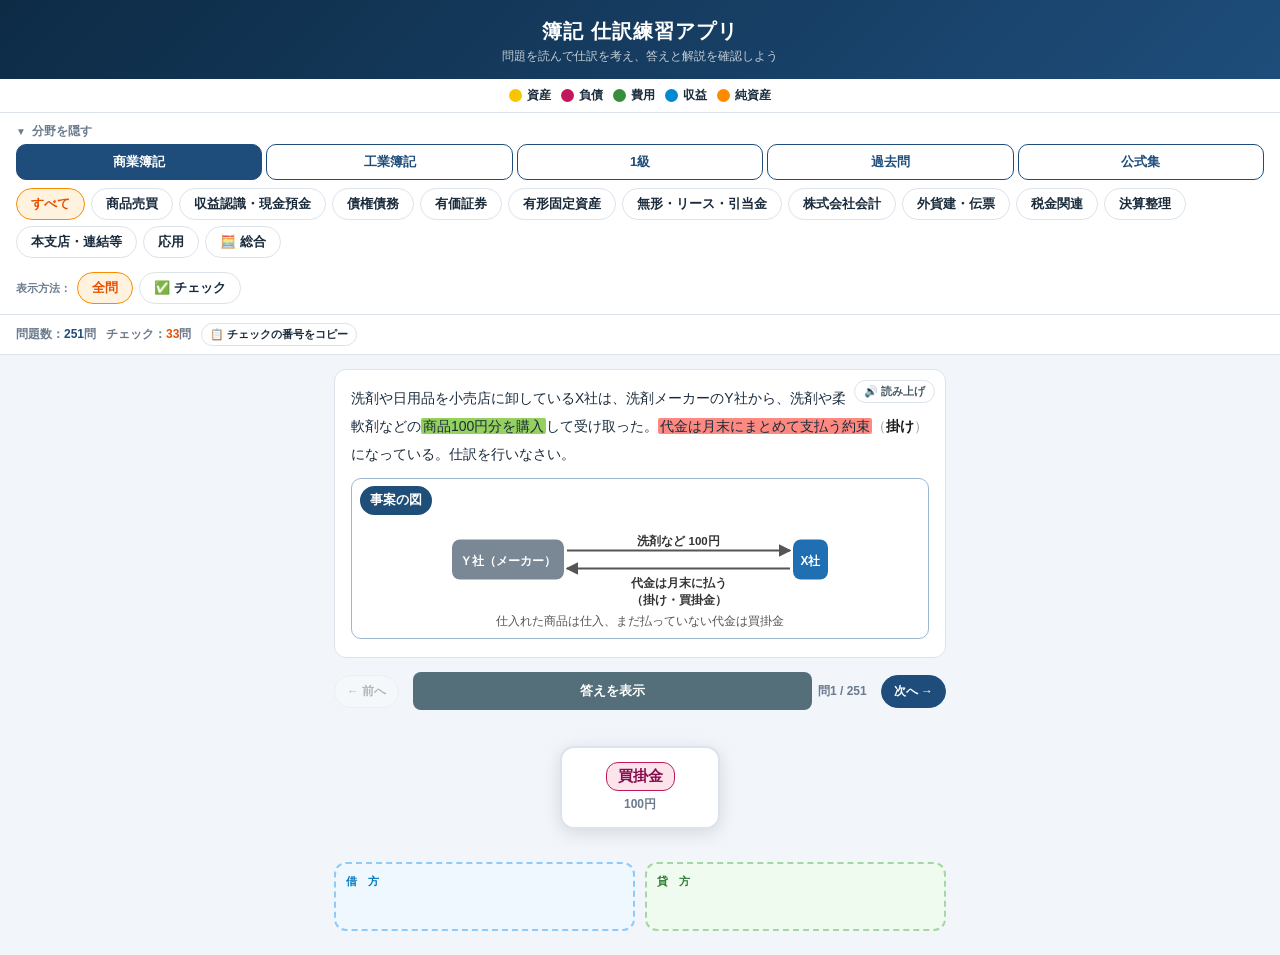
==== bookkeeping.html @ b2d8c3b4 "過去問 第5回第4問：解説を書き直し Co-Authored-By: Claude Opus 5.5 <noreply@anthropic.com> Claude-Session: https://c" ====
<!DOCTYPE html>
<html lang="ja">
<head>
  <meta charset="UTF-8">
  <meta name="viewport" content="width=device-width, initial-scale=1.0, maximum-scale=1.0">
  <title>簿記 仕訳練習アプリ</title>
  <style>
    :root {
      --primary: #1E4D7B;
      --primary-light: #E8F0FA;
      --bg: #F2F5F9;
      --card: #FFFFFF;
      --text: #1A2B3C;
      --muted: #6B7B8D;
      --border: #DDE3EC;
      --radius: 14px;
    }
    * { box-sizing: border-box; margin: 0; padding: 0; }
    body {
      font-family: -apple-system, BlinkMacSystemFont, 'Noto Sans JP', 'Hiragino Kaku Gothic ProN', sans-serif;
      background: var(--bg);
      color: var(--text);
      min-height: 100vh;
      font-size: 15px;
      touch-action: manipulation;
    }

    .header {
      background: linear-gradient(135deg, #0D2B45, #1E4D7B);
      color: #fff;
      padding: 18px 20px 14px;
      text-align: center;
    }
    .header h1 { font-size: 20px; font-weight: 700; letter-spacing: 0.05em; }
    .header p { font-size: 12px; opacity: 0.75; margin-top: 3px; }

    .legend {
      background: white;
      border-bottom: 1px solid var(--border);
      padding: 8px 16px;
      display: flex;
      flex-wrap: wrap;
      gap: 10px;
      justify-content: center;
    }
    .legend-item { display: flex; align-items: center; gap: 5px; font-size: 12px; font-weight: 600; }
    .dot { width: 13px; height: 13px; border-radius: 50%; flex-shrink: 0; }
    .dot.asset     { background: #F9C400; }
    .dot.liability { background: #C2185B; }
    .dot.expense   { background: #388E3C; }
    .dot.revenue   { background: #0288D1; }
    .dot.equity    { background: #FB8C00; }
    .dot.other     { background: #fff; border: 1.5px solid #9E9E9E; }

    .controls {
      background: white;
      border-bottom: 1px solid var(--border);
      padding: 10px 16px;
      display: flex;
      gap: 8px;
      flex-wrap: wrap;
    }
    .ctrl-btn {
      padding: 6px 14px;
      border-radius: 20px;
      border: 1.5px solid var(--border);
      background: none;
      cursor: pointer;
      font-size: 13px;
      color: var(--text);
      font-weight: 600;
      transition: all 0.15s;
    }
    .ctrl-btn:hover { background: var(--primary-light); border-color: var(--primary); color: var(--primary); }
    .ctrl-btn.active { background: #FFF3E0; border-color: #FB8C00; color: #E65100; }

    .stats-bar {
      background: white;
      border-bottom: 2px solid var(--border);
      display: flex;
    }
    .stat {
      flex: 1;
      text-align: center;
      padding: 10px 6px;
      border-right: 1px solid var(--border);
    }
    .stat:last-child { border-right: none; }
    .stat-num { font-size: 22px; font-weight: 800; line-height: 1.1; }
    .stat-num.total    { color: var(--primary); }
    .stat-num.correct  { color: #2E7D32; }
    .stat-num.wrong    { color: #C62828; }
    .stat-num.mem      { color: #00838F; }
    .stat-label { font-size: 10px; color: var(--muted); margin-top: 2px; }

    .card-area {
      max-width: 640px;
      margin: 0 auto;
      padding: 16px 14px;
    }

    .progress-row {
      display: flex;
      justify-content: space-between;
      align-items: center;
      margin-bottom: 10px;
      font-size: 13px;
      color: var(--muted);
    }
    .progress-bar {
      height: 4px;
      background: #DDE3EC;
      border-radius: 2px;
      margin-bottom: 14px;
    }
    .progress-fill {
      height: 100%;
      background: var(--primary);
      border-radius: 2px;
      transition: width 0.3s;
    }

    .flashcard {
      background: white;
      border-radius: var(--radius);
      box-shadow: 0 2px 16px rgba(30,77,123,0.10);
      overflow: hidden;
      margin-bottom: 14px;
    }
    .card-top {
      background: var(--primary);
      padding: 8px 14px;
      display: flex;
      justify-content: space-between;
      align-items: center;
    }
    .category-tag { font-size: 12px; color: rgba(255,255,255,0.85); }

    .card-body { padding: 20px 18px; }

    .scenario-label {
      font-size: 11px;
      text-transform: uppercase;
      letter-spacing: 0.08em;
      color: var(--muted);
      margin-bottom: 6px;
    }
    .scenario {
      font-size: 16px;
      line-height: 1.75;
      color: var(--text);
      min-height: 60px;
    }

    .divider { height: 1px; background: var(--border); margin: 16px 0; }

    .reveal-btn {
      width: 100%;
      padding: 14px;
      background: var(--primary-light);
      border: 2px dashed #90B8E8;
      border-radius: 10px;
      cursor: pointer;
      font-size: 15px;
      font-weight: 700;
      color: var(--primary);
      transition: all 0.2s;
    }
    .reveal-btn:hover { background: #D0E3FA; }

    .answer-area { display: none; }
    .answer-area.show { display: block; }

    .answer-label {
      font-size: 11px;
      text-transform: uppercase;
      letter-spacing: 0.08em;
      color: var(--muted);
      margin-bottom: 8px;
    }

    .journal-entry {
      border: 1px solid var(--border);
      border-radius: 10px;
      overflow: hidden;
      margin-bottom: 10px;
    }
    .entry-header {
      background: #F7F9FC;
      padding: 4px 12px;
      font-size: 11px;
      color: var(--muted);
      border-bottom: 1px solid var(--border);
    }
    .entry-row { display: flex; }
    .entry-side { flex: 1; padding: 10px 12px; }
    .entry-sep { width: 1px; background: var(--border); }
    .side-lbl { font-size: 10px; color: #999; margin-bottom: 6px; }
    .tags { display: flex; flex-wrap: wrap; gap: 5px; }

    .tag {
      padding: 4px 11px;
      border-radius: 12px;
      font-size: 13px;
      font-weight: 700;
      text-align: center;
    }
    .tag-en { display: block; font-size: 9.5px; font-weight: 600; opacity: 0.8; white-space: normal; line-height: 1.25; margin-top: 1px; }
    .tag-amt { display: block; font-size: 11px; font-weight: 400; opacity: 0.75; margin-top: 1px; }
    /* 資産：黄色 */
    .tag.asset     { background: #FFF9C4; color: #5D4037; border: 1.5px solid #F9C400; }
    /* 負債：ピンク/紫 */
    .tag.liability { background: #FCE4EC; color: #880E4F; border: 1.5px solid #C2185B; }
    /* 費用：緑 */
    .tag.expense   { background: #E8F5E9; color: #1B5E20; border: 1.5px solid #388E3C; }
    /* 収益：水色 */
    .tag.revenue   { background: #E1F5FE; color: #01579B; border: 1.5px solid #0288D1; }
    /* 純資産：オレンジ */
    .tag.equity    { background: #FFF3E0; color: #E65100; border: 1.5px solid #FB8C00; }
    /* その他（評価勘定・損益等）：白 */
    .tag.other     { background: #fff; color: #333; border: 1.5px solid #9E9E9E; }
    /* 資産のマイナス（減価償却累計額・貸倒引当金等）：白地に資産の黄枠 */
    /* 勘定科目名の色分けタグ（表示区分クイズ等、"解答を隠す"の対象にしないため.tagとは別クラス） */
    .acct-tag { padding: 4px 11px; border-radius: 12px; font-size: 13px; font-weight: 700; text-align: center; display:inline-block; }
    .tag.rev, .acct-tag.rev { text-decoration:underline; text-decoration-color:#E53935; text-decoration-thickness:2px; text-underline-offset:3px; }
    .tag.rev .tag-en, .tag.rev .tag-amt { display:inline-block; width:100%; }  /* 下線は科目名だけに（英語・金額には引かない） */
    .acct-tag.asset     { background: #FFF9C4; color: #5D4037; border: 1.5px solid #F9C400; }
    .acct-tag.liability { background: #FCE4EC; color: #880E4F; border: 1.5px solid #C2185B; }
    .acct-tag.expense   { background: #E8F5E9; color: #1B5E20; border: 1.5px solid #388E3C; }
    .acct-tag.revenue   { background: #E1F5FE; color: #01579B; border: 1.5px solid #0288D1; }
    .acct-tag.equity    { background: #FFF3E0; color: #E65100; border: 1.5px solid #FB8C00; }
    .acct-tag.other     { background: #fff; color: #333; border: 1.5px solid #9E9E9E; }
    .acct-tag.acct-tag-lg { font-size:16px; padding:7px 18px; border-radius:14px; }

    .note-box {
      margin-top: 6px;
      padding: 6px 10px;
      background: #FFF8E1;
      border-left: 3px solid #FFC107;
      border-radius: 4px;
      font-size: 12px;
      color: #5D4037;
      line-height: 1.5;
    }

    .exp-box {
      margin-top: 12px;
      padding: 10px 14px;
      background: #F0F7FF;
      border-left: 3px solid #42A5F5;
      border-radius: 4px;
      font-size: 13px;
      color: #1A2B3C;
      line-height: 1.7;
    }
    .exp-label {
      font-size: 10px;
      font-weight: 700;
      color: #1565C0;
      letter-spacing: 0.06em;
      margin-bottom: 4px;
    }

    /* 表形式の解答 */
    .ans-table-wrap {
      margin-bottom: 10px;
      overflow-x: auto;
    }
    .ans-table-wrap table,
    .exp-readonly-ans table {
      border-collapse: collapse;
      width: 100%;
      font-size: 12px;
      min-width: 260px;
    }
    .ans-table-wrap th,
    .exp-readonly-ans th {
      background: #1E4D7B;
      color: white;
      padding: 5px 8px;
      text-align: center;
      font-weight: 700;
      font-size: 11px;
    }
    .ans-table-wrap td,
    .exp-readonly-ans td {
      border: 1px solid var(--border);
      padding: 5px 8px;
      line-height: 1.5;
    }
    .ans-table-wrap tr:nth-child(even) td,
    .exp-readonly-ans tr:nth-child(even) td { background: #D6EAF8; }
    .ans-table-wrap .total-row td,
    .exp-readonly-ans .total-row td { background: #AED6F1; font-weight: 700; }
    .ans-table-wrap .hl,
    .exp-readonly-ans .hl { background: #FFF9C4 !important; font-weight: 700; }
    .ans-table-wrap .q-blank,
    .exp-readonly-ans .q-blank { background: #FFF3E0 !important; color: #E65100; font-weight: 700; text-align: center; border: 2px dashed #FB8C00 !important; }
    .tbl-sec { font-size: 12px; font-weight: 700; color: var(--muted); margin: 10px 0 4px; }
    .formula-box {
      margin: 8px 0;
      padding: 8px 12px;
      background: #E8F5E9;
      border-radius: 6px;
      font-size: 13px;
      font-weight: 700;
      color: #1B5E20;
      text-align: center;
    }

    .judge-btns {
      display: flex;
      gap: 10px;
      margin-top: 14px;
    }
    .judge-btn {
      flex: 1;
      padding: 13px;
      border-radius: 10px;
      border: 2px solid;
      cursor: pointer;
      font-size: 15px;
      font-weight: 700;
      transition: all 0.15s;
    }
    .judge-btn.ok  { background: #E8F5E9; border-color: #4CAF50; color: #1B5E20; }
    .judge-btn.ng  { background: #FFEBEE; border-color: #EF5350; color: #B71C1C; }
    .judge-btn.ok:hover { background: #C8E6C9; }
    .judge-btn.ng:hover { background: #FFCDD2; }

    .nav-row {
      display: flex;
      gap: 10px;
      justify-content: center;
    }
    .nav-btn {
      padding: 11px 28px;
      background: white;
      border: 1.5px solid var(--border);
      border-radius: 10px;
      cursor: pointer;
      font-size: 14px;
      font-weight: 600;
      color: var(--text);
      transition: all 0.15s;
    }
    .nav-btn:hover:not(:disabled) { background: var(--primary-light); border-color: var(--primary); color: var(--primary); }
    .nav-btn:disabled { opacity: 0.35; cursor: not-allowed; }

    .complete-card {
      text-align: center;
      padding: 50px 24px;
      background: white;
      border-radius: var(--radius);
      box-shadow: 0 2px 16px rgba(30,77,123,0.10);
    }
    .complete-emoji { font-size: 48px; }
    .complete-title { font-size: 20px; font-weight: 700; margin: 12px 0 6px; }
    .complete-score { font-size: 42px; font-weight: 800; color: #2E7D32; }
    .complete-sub { font-size: 14px; color: var(--muted); margin-bottom: 20px; }
    .restart-btn {
      padding: 13px 32px;
      background: var(--primary);
      color: white;
      border: none;
      border-radius: 10px;
      cursor: pointer;
      font-size: 16px;
      font-weight: 700;
    }
    .apx-btn { background:var(--primary); color:#fff; border:none; border-radius:20px; padding:6px 14px; font-size:13px; font-weight:600; cursor:pointer; }
    .apx-btn.active { background:#E65100; }
    .sec-tabs-wrap { width:100%; }
    .sec-tabs-toggle { display:flex; align-items:center; gap:6px; cursor:pointer; user-select:none; font-size:12px; color:var(--muted); font-weight:600; margin-bottom:4px; }
    .sec-tabs-toggle-arrow { font-size:10px; transition:transform 0.2s; }
    .sec-tabs-wrap.collapsed .sec-tabs-toggle-arrow { transform:rotate(-90deg); }
    .sec-tabs-wrap.collapsed .sec-tabs, .sec-tabs-wrap.collapsed .big-tabs { display:none; }
    .big-tabs { display:flex; gap:4px; margin-bottom:8px; }
    .big-btn { flex:1; border:1.5px solid var(--primary); background:#fff; color:var(--primary); border-radius:10px; padding:8px 2px; font-size:13px; font-weight:800; cursor:pointer; }
    .big-btn.active { background:var(--primary); color:#fff; }
    .sec-tabs { display:flex; flex-wrap:wrap; gap:6px; }

    .k1-ex-btn { margin-top:8px; border:1px dashed #90A4AE; background:#fff; color:#455A64; border-radius:8px; padding:6px 12px; font-size:12px; font-weight:700; cursor:pointer; }
    .k1-ex { margin-top:8px; background:#FFFDE7; border-left:4px solid #FBC02D; border-radius:6px; padding:8px 10px; font-size:13px; line-height:1.8; }
    .k1-shushi { margin-top:10px; background:#E8F0FA; border-left:4px solid #1E4D7B; border-radius:6px; padding:8px 10px; font-size:13px; line-height:1.8; }
    .k1-term-box { margin-top:8px; background:#F3F6FA; border-left:4px solid #90A4AE; border-radius:6px; padding:8px 10px; font-size:13px; line-height:1.8; }
    .sogo-cat { background:var(--card,#fff); border:1px solid var(--border,#E0E0E0); border-radius:12px; padding:10px 12px; margin:8px 0; }
    .sogo-cat-hd { display:flex; justify-content:space-between; align-items:center; gap:8px; margin-bottom:6px; font-weight:800; font-size:14px; }
    .sogo-all-btn { flex-shrink:0; border:1px solid var(--primary,#1F4E79); background:var(--primary,#1F4E79); color:#fff; border-radius:16px; padding:4px 10px; font-size:12px; font-weight:700; cursor:pointer; }
    .sogo-one-btn { display:block; width:100%; text-align:left; border:1px solid var(--border,#E0E0E0); background:transparent; color:inherit; border-radius:8px; padding:8px 10px; margin-top:6px; font-size:13px; cursor:pointer; }
    /* ===== 総合問題（財務諸表作成・本支店会計・株主資本等変動・標準原価計算・CVP分析） ===== */
    .comp-title { font-size:15px; font-weight:800; margin-bottom:8px; color:var(--primary); }
    .comp-sect-hd { font-size:12px; font-weight:700; color:var(--muted); margin:12px 0 4px; }
    .comp-table { font-size:13px; line-height:1.6; }
    .comp-row { display:flex; justify-content:space-between; gap:10px; border-bottom:1px dashed var(--border); padding:3px 0; }
    .comp-row .l { color:#333; }
    .comp-row .r { font-weight:700; color:#1A2B3C; white-space:nowrap; }
    .calc-table .comp-row .l { flex:0 0 auto; max-width:42%; }
    .calc-table .comp-row .r { flex:1 1 auto; white-space:normal; text-align:right; }
    .comp-note, .comp-list { font-size:12px; color:#444; line-height:1.75; margin:6px 0; }
    .comp-list div { margin-bottom:4px; }
    .comp-counter { font-size:11px; color:var(--muted); font-weight:700; margin-bottom:6px; }
    .comp-row[data-key], .comp-list > div[data-key] { transition:background-color 0.25s, box-shadow 0.25s; border-radius:6px; }
    .comp-row.comp-hl, .comp-list > div.comp-hl { background:#FFF59D; box-shadow:0 0 0 4px #FFF59D; font-weight:700; }
    .comp-stmt-wrap { margin-top:12px; padding-top:10px; border-top:1.5px dashed var(--border); }
    .comp-stmt-title { font-size:12px; font-weight:800; color:var(--primary); margin:4px 0 6px; }
    .comp-stmt { width:100%; border-collapse:collapse; font-size:12.5px; }
    .comp-stmt td { padding:3px 4px; border-bottom:1px dashed var(--border); }
    .comp-stmt td:last-child { text-align:right; white-space:nowrap; font-weight:600; }
    .comp-stmt tr.i td:first-child { padding-left:18px; color:var(--muted); }
    .comp-stmt tr.sub td { font-weight:800; border-top:1.5px solid var(--text); border-bottom:1.5px solid var(--text); }
    .comp-stmt tr.hd td { font-weight:800; color:var(--primary); padding-top:8px; border-bottom:none; }
    .comp-stmt tr[data-line] td { transition:background-color 0.25s; }
    .comp-stmt tr[data-line].comp-hl td { background:#FFF59D; }
    .comp-hint { background:#EEF4FF; border:1px dashed #90B4F0; border-radius:8px; padding:8px 10px; font-size:12px; color:#1E3A6E; line-height:1.7; margin:8px 0 10px; }
    .comp-hint strong { color:#0D2B5C; }

    /* ===== スクロールモード ===== */
    .exp-panel { display:block; max-width:640px; margin:0 auto; padding:14px 14px; }
    .jr-hint{margin:0 0 12px;padding:8px 12px;font-size:13px;line-height:1.75;background:#FFF8E1;border-left:3px solid #E0A100;border-radius:6px;color:#4A3500;}
    .jr-hint b{color:#8A5A00;}
    .q-gloss{display:none;}
    .q-gloss .q-paren{color:inherit;}
    .jr-ar{color:#1D7A3A;font-weight:700;}
    .jr-pt{margin:10px 0;padding:8px 12px 10px;background:#FDF0F0;border:2px solid #C62828;border-radius:8px;color:#1a1a1a;line-height:1.75;}
    .jr-pt-h{display:inline-block;background:#C62828;color:#fff;font-size:12px;padding:1px 10px;border-radius:4px;margin-bottom:4px;}
    .jr-pt-l{font-weight:700;}
    .jr-naze{margin-top:4px;padding-top:4px;border-top:1px dashed #E0A0A0;color:#3A2A10;font-size:.95em;}
    .jr-naze>span{display:inline-block;background:#7A1F1F;color:#fff;font-size:11px;font-weight:700;padding:0 6px;border-radius:3px;margin-right:6px;}
    .jr-why{margin:0 0 10px;padding:8px 12px;font-size:13px;line-height:1.75;background:#EEF7EE;border-left:3px solid #3C8D40;border-radius:6px;color:#1E4620;}
    .exp-q-card { background:#fff; border-radius:12px; padding:14px 16px; margin-bottom:14px; border:1.5px solid var(--border); font-size:14px; line-height:2.0; font-weight:500; }
    .exp-q-card br+br { display:block; content:''; margin-top:4px; }
    .exp-q-card u.q-ul { text-decoration:underline; text-decoration-color:#E53935; text-decoration-thickness:1.5px; text-underline-offset:3px; }
    .exp-term { font-size:12.5px; line-height:1.7; margin:3px 0; }
    .q-speak { float:right; margin:-4px -6px 4px 8px; font-size:11px; font-weight:700; padding:3px 9px; border-radius:12px; border:1.5px solid var(--border); background:#fff; color:#455A64; line-height:1.4; cursor:pointer; }
    .exp-q-card mark { color:inherit; padding:0 2px; border-radius:2px; }
    .exp-q-card mark.q-asset { background:#FCF569; }
    .exp-q-card mark.q-liability { background:#FE8980; }
    .exp-q-card mark.q-revenue { background:#8FE0FB; }
    .exp-q-card mark.q-expense { background:#95D15F; }
    .exp-q-card mark.q-equity { background:#FDC475; }
    .exp-q-card mark.q-other { background:#C6CDD3; }
    .exp-q-card mark.q-as-li { background:#FCF569; }
    .exp-q-card mark.q-eq-rv { background:#FDC475; }
    .exp-q-card mark.q-eq-ex { background:#FDC475; }
    .exp-q-card mark.q-eq-rx { background:#FDC475; }
    .exp-q-card mark.q-eq-as { background:#FDC475; }
    .q-en-trans { margin-top:8px; font-size:12px; color:var(--text-sub,#666); font-weight:400; border-top:1px solid var(--border); padding-top:6px; font-style:italic; }
    .q-paren { color:#9AA0A6; font-weight:400; }
    .q-paren mark { color:#1a1a1a; }
    .q-paren strong { color:#1a1a1a; font-weight:700; }
    .disp-tabs { display:flex; gap:6px; overflow-x:auto; padding:2px 0 10px; -webkit-overflow-scrolling:touch; }
    .disp-tabs .ctrl-btn { flex:0 0 auto; white-space:nowrap; }
    .exp-swipe-wrap { position:relative; height:130px; display:flex; align-items:center; justify-content:center; margin-bottom:10px; }
    .exp-swipe-card {
      width:160px; background:#fff; border-radius:14px; border:2.5px solid var(--border);
      padding:14px; text-align:center; font-size:15px; font-weight:800;
      box-shadow:0 4px 18px rgba(0,0,0,0.12); touch-action:none; user-select:none; cursor:grab;
      position:relative; z-index:2; will-change:transform;
    }
    .exp-swipe-card.tilt-l { border-color:#0288D1; background:#E3F2FD; }
    .exp-swipe-card.tilt-r { border-color:#388E3C; background:#E8F5E9; }
    .exp-swipe-card.anim { transition:transform 0.28s cubic-bezier(.4,0,.2,1), opacity 0.28s; }
    .exp-zones { display:grid; grid-template-columns:1fr 1fr; gap:10px; margin-bottom:10px; }
    .exp-zone { border-radius:12px; padding:10px; min-height:62px; border:2px dashed; }
    .exp-zone-d { border-color:#90CAF9; background:#F0F8FF; }
    .exp-zone-c { border-color:#A5D6A7; background:#F0FBF0; }
    .exp-zone-label { font-size:11px; font-weight:800; margin-bottom:6px; }
    .exp-zone-d .exp-zone-label { color:#0277BD; }
    .exp-zone-c .exp-zone-label { color:#2E7D32; }
    .exp-placed { display:flex; flex-wrap:wrap; gap:4px; min-height:24px; }
    .exp-nav-row { display:flex; align-items:center; justify-content:space-between; margin-bottom:12px; gap:6px; }
    .exp-nav-btn { padding:7px 12px; border:1.5px solid var(--border); border-radius:18px; background:#fff; font-size:12px; font-weight:700; cursor:pointer; color:var(--text); white-space:nowrap; }
    .exp-nav-btn:disabled { opacity:0.3; cursor:default; }
    .exp-nav-next { background:var(--primary); color:#fff; border-color:var(--primary); }
    .exp-nav-info { font-size:13px; font-weight:700; color:var(--muted); flex:1; text-align:center; }
    .exp-undo-btn { width:100%; padding:9px; border:1.5px solid var(--border); border-radius:10px; background:#fff; font-size:13px; font-weight:700; cursor:pointer; color:var(--text); margin-bottom:8px; }
    .exp-result { background:#fff; border-radius:12px; padding:14px 16px; margin-bottom:12px; border:2px solid var(--border); display:none; }
    .exp-result.ok { border-color:#2E7D32; background:#F1FBF4; }
    .exp-result.ng { border-color:#C62828; background:#FFF5F5; }
    .exp-res-hd { font-size:20px; font-weight:800; margin-bottom:8px; }
    .exp-res-ans { margin-bottom:4px; }
    .exp-res-exp { font-size:12px; color:#444; line-height:1.9; padding:10px 12px; background:rgba(0,0,0,0.04); border-radius:8px; white-space:pre-line; }
    .exp-readonly-ans { margin:10px 0; padding:12px 14px; background:#EFF6FF; border-radius:10px; border-left:4px solid var(--primary); display:none; overflow-x:auto; }
    .exp-fill-exp-area { margin-top:10px; padding:14px 16px; background:#F1FBF4; border-radius:12px; border:2px solid #2E7D32; }
    .exp-structured { white-space:normal; }
    .exp-sec-hd { font-size:11px; font-weight:800; color:var(--primary); margin:2px 0 6px; }
    .exp-sec-hd:not(:first-child) { margin-top:12px; padding-top:10px; border-top:1px dashed #D8DCE3; }
    .exp-acct-line { margin-bottom:8px; line-height:1.7; }
    .exp-acct-line .acct-tag { font-size:11px; padding:1px 8px; margin-right:6px; vertical-align:1px; }
    .exp-calc { line-height:1.9; }
    .exp-fill-exp-area .exp-res-exp { background:rgba(0,0,0,0.03); }
    .exp-fin { text-align:center; padding:30px 16px; background:#fff; border-radius:14px; }
    .exp-fin-score { font-size:52px; font-weight:900; color:var(--primary); line-height:1; }
    .exp-fin-label { font-size:14px; color:var(--muted); margin:6px 0 16px; }
    .exp-fin-btns { display:flex; gap:10px; }
    .exp-fin-btn { flex:1; padding:12px; border:none; border-radius:10px; font-size:14px; font-weight:700; cursor:pointer; }
    .exp-fin-btn-retry { background:var(--primary); color:#fff; }
    .exp-fin-btn-back { background:var(--bg); color:var(--text); border:1.5px solid var(--border); }
    .exp-btn { background:#FF8F00; color:#fff; border:none; border-radius:20px; padding:6px 14px; font-size:13px; font-weight:600; cursor:pointer; }
    .exp-btn.active { background:#E65100; }
    .exp-scroll-tabs { display:flex; flex-wrap:wrap; gap:6px; margin-bottom:12px; }
    .exp-scroll-tab { padding:5px 13px; border:1.5px solid var(--border); border-radius:16px; background:#fff; font-size:12px; font-weight:700; cursor:pointer; color:var(--text); }
    .exp-scroll-tab.active { background:var(--primary); color:#fff; border-color:var(--primary); }
    /* exp-readonly-ans は上の .exp-fill-exp-area ブロックで再定義 */
    /* ===== チェック機能 ===== */
    .check-bar { background:white; border-bottom:1px solid var(--border); padding:8px 16px; display:flex; align-items:center; gap:10px; flex-wrap:wrap; }
    .flow-wrap { margin-top:10px; border-top:1px dashed var(--border); padding-top:6px; }
    .flow-bar { display:flex; align-items:center; gap:8px; flex-wrap:wrap; }
    .flow-btn { border:1px solid #B0BEC5; background:#fff; border-radius:14px; padding:2px 10px; font-size:11px; font-weight:700; color:#546E7A; cursor:pointer; }
    .flow-legend { display:flex; gap:8px; font-size:10px; font-weight:700; }
    .flow-fig { margin-top:4px; }
    .flow-head-sub { font-size:12.5px; font-weight:600; color:#455A64; margin-top:3px; }
    .flow-head { font-size:14px; font-weight:800; line-height:1.5; color:#263238; background:#FFFDE7; border-left:4px solid #FBC02D; border-radius:6px; padding:6px 10px; margin:4px 0 6px; }
    .flow-note { font-size:11px; line-height:1.5; color:#546E7A; margin:2px 2px 0; }
    .acct-mini { font-size:11px !important; padding:0 5px !important; border-radius:4px !important; margin:1px; display:inline-block; }
    .acct-ai { font-size:12px; line-height:1.7; margin-top:4px; }
    .acct-al { display:inline-block; min-width:40px; text-align:center; font-size:10px; font-weight:800; border:1px solid #90A4AE; border-radius:4px; padding:0 3px; margin-right:6px; background:#fff; color:#455A64; }
    .acct-al.dr { border-color:#1565C0; color:#1565C0; } .acct-al.cr { border-color:#C62828; color:#C62828; }
    .acct-al.fx { border-color:#7E57C2; color:#5E35B1; } .acct-al.ex { border-color:#26A69A; color:#00796B; } .acct-al.ds { background:#ECEFF1; }
    .exp-deep { font-size:13px; line-height:1.8; margin:2px 0 6px; }
    .exp-deep b { color:#1A2B3C; background:linear-gradient(transparent 60%, #FFF59D 60%); }
    .q-annot { color:#D32F2F; font-weight:700; font-size:0.92em; }
    .acct-side-note { margin-top:3px; font-size:12px; line-height:1.6; }
    .kg-analog { margin-top:4px; padding:4px 8px; background:#F1F8E9; border-left:3px solid #7CB342; border-radius:4px; font-size:12px; line-height:1.6; color:#33691E; }
    .kg-lbl { display:inline-block; font-size:10px; font-weight:800; color:#fff; background:#7CB342; border-radius:3px; padding:0 5px; margin-right:6px; }
    .exp-check-btn { width:100%; padding:9px 12px; border:1.5px solid var(--border); border-radius:10px; background:#fff; font-size:13px; font-weight:700; cursor:pointer; color:var(--text); margin-top:8px; text-align:center; transition:all 0.15s; }
    .exp-check-btn.active { background:#FFF3E0; border-color:#FB8C00; color:#E65100; }

    .ans-row .ans-mid { flex:1; display:flex; align-items:center; gap:6px; margin:0 8px; }
    .ans-row .ans-show-btn { width:auto; flex:1; margin:0; }
    .ans-row .ans-info { font-size:12px; font-weight:700; color:var(--muted); white-space:nowrap; }
    .exp-reveal-btn { width:100%; padding:10px; border:none; border-radius:8px; background:#546E7A; color:#fff; font-size:13px; font-weight:700; cursor:pointer; margin-bottom:8px; }
    /* === 段階的計算ステップUI === */
    .exp-step-area { background:#fff; border-radius:12px; padding:14px; margin-top:8px; border:1.5px solid var(--border); }
    .exp-step-header { display:flex; align-items:center; justify-content:space-between; margin:0 0 8px; }
    .exp-step-progress { display:flex; gap:6px; align-items:center; }
    .exp-step-dot { width:10px; height:10px; border-radius:50%; background:#E0E0E0; display:inline-block; flex-shrink:0; }
    .exp-step-dot.done { background:#2E7D32; }
    .exp-step-dot.active { background:var(--primary); }
    .exp-step-label { font-size:12px; font-weight:700; color:var(--muted); }
    .exp-step-hint { font-size:12px; color:var(--muted); background:#F8F9FF; border-radius:8px; padding:8px 12px; margin-bottom:10px; }
    .exp-step-choices { display:grid; grid-template-columns:1fr 1fr; gap:8px; margin:10px 0; }
    .exp-step-choices.wide { grid-template-columns:1fr; }
    .exp-step-choice-btn { padding:13px 8px; border:2px solid var(--border); border-radius:12px; background:#fff; font-size:13px; font-weight:700; cursor:pointer; text-align:center; line-height:1.4; transition:background 0.12s, border-color 0.12s; }
    .exp-step-choice-btn.correct { background:#F1FBF4 !important; border-color:#2E7D32 !important; color:#2E7D32 !important; }
    .exp-step-choice-btn.wrong { background:#FFF3F3; border-color:#EF9A9A; color:#C62828; }
    .exp-step-choice-btn:disabled { cursor:default; }
    .exp-steps-done { text-align:center; padding:10px 10px 6px; font-size:15px; font-weight:800; color:#2E7D32; }


    /* ===== 過去問 ===== */
    .kako .kq-tabs { display:flex; flex-wrap:wrap; gap:6px; margin:6px 0 10px; }
    .kako .kq-tab { border:1.5px solid #1F4E79; background:#fff; color:#1F4E79; border-radius:16px; padding:5px 12px; font-size:13px; font-weight:700; cursor:pointer; }
    .kako .kq-tab.on { background:#1F4E79; color:#fff; }
    .kako .kq-tab .sc { font-weight:400; font-size:11px; margin-left:4px; }
    .kako .kprob { background:#fff; border:1.5px solid var(--border); border-radius:12px; padding:12px 14px; margin-bottom:12px; font-size:14px; line-height:1.65; overflow-x:auto; }
    .kako .kprob table { border-collapse:collapse; font-size:13px; margin:4px 0; }
    .kako .kprob table td, .kako .kprob table th { border:1px solid #BFBFBF; padding:2px 6px; white-space:nowrap; }
    .kako .kprob table th { background:#E8EEF5; color:#1F4E79; font-weight:700; }
    .kako .kprob td.r, .kako .kprob th.r { text-align:right; }
    .kako .kprob table.nob td { border:none; padding:1px 8px 1px 0; }
    .kako .kopts { display:grid; grid-template-columns:repeat(auto-fill,minmax(120px,1fr)); gap:2px 10px; font-size:13px; color:#333; margin:4px 0 6px; }
    .kako .kjr { width:100%; border-collapse:collapse; font-size:13px; margin:4px 0; }
    .kako .kjr th { background:#E8EEF5; color:#1F4E79; font-size:12px; padding:2px 4px; border:1px solid #D0D7E0; }
    .kako .kjr td { border:1px solid #D0D7E0; padding:2px; }
    .kako select, .kako input.kin { font-size:14px; padding:3px 4px; border:1.5px solid #9FB3C8; border-radius:6px; background:#FFFDF2; max-width:100%; }
    .kako input.kin { width:7.5em; text-align:right; }
    .kako input.kin.w { width:100%; min-width:6em; }
    .kako .kjr select { width:100%; }
    .kako .kjr input.kin { width:100%; }
    .kako .ok { background:#C8E6C9 !important; border-color:#2E7D32 !important; }
    .kako .ng { background:#FFCDD2 !important; border-color:#C62828 !important; }
    .kako .kcor { display:block; font-size:11.5px; color:#C62828; font-weight:700; }
    .kako .kpart { border-top:1px dashed #CBD5E0; padding-top:8px; margin-top:8px; }
    .kako .kpart:first-child { border-top:none; margin-top:0; padding-top:0; }
    .kako .kbtns { display:flex; gap:8px; flex-wrap:wrap; margin:10px 0; }
    .kako .kbtn { border:1.5px solid #1F4E79; background:#1F4E79; color:#fff; border-radius:8px; padding:7px 14px; font-size:13.5px; font-weight:700; cursor:pointer; }
    .kako .kbtn.sub { background:#E8F0FA; color:#1F4E79; }
    .kako .kscore { font-size:15px; font-weight:800; color:#1F4E79; margin:6px 0; }
    .kako .kex { display:none; margin-top:8px; padding:8px 10px; background:#FFF8E1; border-radius:8px; border:1px solid #F0D58C; font-size:13.5px; line-height:1.65; }
    .kako .kex.show { display:block; }
    .kako .kex:empty { display:none !important; }
    .kako .kex .talk { display:block; }
    .kako .kbk { display:inline-block; min-width:4.5em; min-height:1.3em; border:1.5px dashed #9FB3C8; border-radius:4px; text-align:right; padding:0 4px; }
    .kako .kbk.done { border-style:solid; border-color:#C8E6C9; background:#F1F8E9; }
    .kako .kbk.on { background:#FFB300; border:2px solid #D84315; font-weight:900; text-align:center; }
    .kako tr.kcur td { background:#FFF3C4; }
    .kako .kmat table, .kako .kform table { border-collapse:collapse; font-size:13px; margin:4px 0; background:#fff; }
    .kako .kmat td, .kako .kmat th, .kako .kform td, .kako .kform th { border:1px solid #BFBFBF; padding:2px 6px; white-space:nowrap; }
    .kako .kmat th, .kako .kform th { background:#E8EEF5; color:#1F4E79; }
    .kako .kmat td.r, .kako .kform td.r { text-align:right; }
    .kako .kmat table.nob td { border:none; }
    .kako details.kann-wrap > summary { cursor:pointer; }
    .kako .kres { background:#fff; border:2px solid #1F4E79; border-radius:12px; padding:12px; margin:10px 0; }
    .kako .kres .big { font-size:22px; font-weight:900; }
    .kako .pass { color:#2E7D32; } .kako .fail { color:#C62828; }
    .kako .kann-wrap { display:none; background:#fff; border:1.5px solid var(--border); border-radius:12px; padding:12px 14px; margin-bottom:12px; font-size:14px; line-height:1.85; }
    .kako .kann-wrap.show { display:block; }
    .kako .kann-h { font-size:15px; font-weight:800; color:#1F4E79; margin-bottom:2px; }
    .kako .kann-lg { font-size:11.5px; color:#555; margin-bottom:8px; line-height:1.6; }
    .kann .ka-k, .kann .ka-w { color:#C40018; font-size:0.9em; } .kann .ka-m { color:#1D5FB5; font-size:0.9em; } .kann .ka-c { color:#16803A; font-size:0.9em; }
    .kann td.ka-c { font-size:inherit; }
    .kann .ka-q { margin:0 0 4px; }
    .kann h3 { font-size:14.5px; margin:10px 0 2px; } .kann h4 { font-size:14px; margin:0 0 4px; }
    .kann .ka-opt { display:grid; grid-template-columns:repeat(auto-fill,minmax(120px,1fr)); gap:2px 8px; font-size:13px; margin:4px 0 6px 4px; }
    .kann .ka-opt span { justify-self:start; align-self:start; padding:0 2px; }
    .kann .ka-ci { border:1.5px solid #D0021B; border-radius:999px; padding:0 4px !important; }
    .kann .ka-an { margin:2px 0 10px; font-size:13px; }
    .kann .ka-lab { display:inline-block; border:1.5px solid #333; border-radius:3px; padding:0 4px; font-size:11px; font-weight:700; }
    .kann table { border-collapse:collapse; font-size:12.5px; margin:4px 0; display:block; max-width:100%; overflow-x:auto; }
    .kann table td, .kann table th { border:1px solid #BFBFBF; padding:1px 5px; vertical-align:top; white-space:nowrap; }
    .kann table th { background:#E8EEF5 !important; color:#1F4E79 !important; font-size:12px; }
    .kann td.ka-r { text-align:right; white-space:nowrap; }
    .kann .ka-ans { color:#C40018; font-weight:700; }
    .kann table.ka-nob td { border:none; padding:0 8px 0 0; }
    .kann .ka-ansbox { border:1.5px solid #555; border-radius:8px; padding:6px 8px; margin:8px 0; }
    .kann .ka-two { display:block; }
    .kann .ka-note { font-size:12px; color:#555; border:1px dashed #999; padding:4px 6px; margin:4px 0; }
    .kann .ka-fig { border:1px solid #C9D3E0; border-radius:8px; background:#FAFCFF; padding:6px 8px; margin:8px 0 10px; overflow-x:auto; }
    .kann .ka-figt { font-weight:700; color:#1F4E79; font-size:13px; margin-bottom:4px; }
    .kann .ka-fig svg { display:block; width:100%; min-width:520px; height:auto; }
    /* ===== 総合（財務諸表を読む） ===== */
    .fs2 { font-size:14px; line-height:1.7; }
    .fs2 .cap { font-weight:700; margin:10px 0 4px; font-size:13px; color:var(--text); }
    .fs2 table.nob td { border:none; padding:1px 10px 1px 0; white-space:nowrap !important; font-size:13px; }
    .fs2-scroll { overflow-x:auto; -webkit-overflow-scrolling:touch; }
    .fs2 table { border-collapse:collapse; }
    .fs2 table.vt, .fs2 table.kb, .fs2 table.ss { font-size:13px; margin:4px 0 8px; background:#fff; width:100% !important; }
    .fs2 table.vt td, .fs2 table.vt th, .fs2 table.kb td, .fs2 table.kb th, .fs2 table.ss td, .fs2 table.ss th { border:1px solid #BFBFBF; padding:3px 6px; white-space:nowrap; line-height:1.45; }
    .fs2 table th { background:#1F4E79; color:#fff; font-weight:700; text-align:center; font-size:12px; }
    .fs2 td.lb, .fs2 td.rl { text-align:left; white-space:normal !important; }
    .fs2 table.vt td:not(.lb), .fs2 table.ss td:not(.rl), .fs2 table.kb td.n { text-align:right; }
    .fs2 td.bl { color:#C00000; font-weight:700; text-align:center !important; background:#FFF2B3; outline:2px solid #C00000; outline-offset:-2px; }
    .fs2 tr.tot td { background:#EEF3F8; font-weight:700; }
    .fs2 td.sep, .fs2 th.sep { border-left:3px double #1F4E79; }
    .fs2 table.tbn td { white-space:normal; vertical-align:top; }
    .fs2 table.tbn .tn { font-size:12px; color:#444; font-weight:400; line-height:1.45; margin-top:2px; }
    .fs2 table.lay td { border:none; padding:0; vertical-align:top; }
    .fs2 ol.ev { list-style:none; padding:0; margin:4px 0; }
    .fs2 ol.ev li { padding-left:1.1em; text-indent:-1.1em; font-size:13px; }
    .fs2-hd { font-size:16px; font-weight:700; color:#1F4E79; margin:4px 0 8px; display:flex; justify-content:space-between; align-items:center; gap:8px; }
    .fs2-rk { font-size:12px; font-weight:700; border:1.5px solid currentColor; border-radius:6px; padding:1px 8px; white-space:nowrap; }
    .fs2-rkA { color:#C00000; } .fs2-rkB { color:#2E75B6; } .fs2-rkC { color:#7F7F7F; }
    .fs2-box { background:#fff; border:2px solid #1F4E79; border-radius:10px; padding:8px 10px; margin-bottom:12px; }
    .fs2-sect { background:#1F4E79; color:#fff; font-weight:700; padding:6px 12px; border-radius:8px; margin:16px 0 8px; font-size:14px; }
    .fs2-card { background:#fff; border:1.5px solid var(--border); border-radius:12px; padding:12px 14px; margin-bottom:12px; }
    .fs2 .qn { display:inline-block; min-width:1.6em; font-weight:700; color:#1F4E79; }
    .fs2 .ln { display:inline-block; width:100%; padding-left:1em; text-indent:-1em; }
    .fs2 .ln:before { content:'・'; }
    .fs2 .ln.nt { color:#555; } .fs2 .ln.nt:before { content:'※'; }
    .fs2 .fml { display:inline-block; width:100%; color:#1F4E79; margin-top:2px; }
    .fs2-mc { margin-top:10px; display:flex; flex-direction:column; gap:6px; }
    .fs2-mr { display:flex; flex-wrap:wrap; align-items:center; gap:5px; }
    .fs2-ml { font-weight:800; color:#1F4E79; min-width:1.4em; }
    .fs2-ch { padding:5px 10px; font-size:13.5px; border:1.5px solid #B0BEC5; border-radius:8px; background:#fff; color:#222; cursor:pointer; }
    .fs2-ch:disabled { cursor:default; opacity:.6; }
    .fs2-ch.ok { background:#C8E6C9; border-color:#2E7D32; color:#1B5E20; font-weight:800; opacity:1; }
    .fs2-ch.ng { background:#FFCDD2; border-color:#C62828; color:#B71C1C; text-decoration:line-through; opacity:1; }
    .fs2 .mk { background:linear-gradient(transparent 40%, #FFF176 40%); font-weight:600; }
    .fs2 .fml .fn { color:#A0AAB4; font-weight:400; }
    .fs2 .tm { color:#C2185B; font-weight:700; }
    .fs2-show { margin-top:8px; padding:6px 14px; font-size:13px; font-weight:700; border-radius:8px; border:1.5px solid #1F4E79; background:#E8F0FA; color:#1F4E79; cursor:pointer; }
    .fs2 .fs2-hint{margin:8px 0 6px;padding:6px 10px;font-size:13px;line-height:1.7;background:#FFF8E1;border-left:3px solid #E0A100;border-radius:4px;color:#4A3500;}
    .fs2 .fs2-hint b{color:#8A5A00;}
    .fs2 .nm{border-bottom:2px dotted #4A7FC1;cursor:pointer;padding:0 1px;}
    .fs2 .nm.on{background:#FFE082;border-bottom-color:#E0A100;}
    .fs2 .src-hl{background:#FFE082 !important;outline:2px solid #E0A100;outline-offset:-2px;transition:background .3s;}
    .fs2 .fs2-fill{background:#E8F5E9 !important;color:#1B5E20;font-weight:800;}
    .fs2 .fs2-fill .fl-l{font-size:10px;color:#2E7D32;margin-right:3px;font-weight:700;}
    .fs2 .fl{display:block;margin:4px 0 8px;}
    .fs2 .fl-h{display:block;font-weight:800;color:#1F4E79;margin-bottom:3px;}
    .fs2 .fl-row{display:flex;flex-wrap:wrap;align-items:center;gap:4px 3px;}
    .fs2 .fl-g{display:inline-flex;align-items:center;gap:3px;}
    .fs2 .fl-t{background:#fff;border:1.5px solid #9DB9DB;border-radius:6px;padding:2px 7px;}
    .fs2 .fl-op{font-weight:800;color:#C0392B;padding:0 1px;}
    .fs2 .fl-eq{font-weight:800;color:#1F4E79;}
    .fs2 .fl-r{background:#1F4E79;color:#fff;border-radius:6px;padding:2px 8px;font-weight:800;}
    .fs2 .fl-r .nm{border-bottom-color:#fff;}
    .fs2 .fl-mid{color:#555;font-size:12px;}
    .fs2 .mp{font-size:14px;line-height:1.85;}
    .fs2 .mp-sec{margin:16px 0 6px;padding:5px 10px;background:#1F4E79;color:#fff;font-weight:800;border-radius:6px;font-size:14.5px;}
    .fs2 .mp-h{margin:14px 0 4px;font-weight:800;color:#1F4E79;border-bottom:2px solid #C9D9EE;padding-bottom:2px;}
    .fs2 .mp-p{margin:4px 0 8px;}
    .fs2 .mp-ul,.fs2 .mp-ol{margin:4px 0 8px;padding-left:1.4em;}
    .fs2 .mp-ul li,.fs2 .mp-ol li{margin:3px 0;}
    .fs2 .mp-ask{background:#F4F8FD;border-left:3px solid #4A7FC1;padding:6px 10px;border-radius:4px;margin:4px 0 8px;font-size:13.5px;}
    .fs2 .mp-box{background:#EEF7EE;border-left:3px solid #3C8D40;padding:7px 10px;border-radius:4px;margin:6px 0 10px;font-weight:700;color:#1E4620;}
    .fs2 .mp-t{border-collapse:collapse;width:100%;margin:6px 0 10px;font-size:12.5px;line-height:1.55;}
    .fs2 .mp-t th{background:#E3ECF7;color:#1F4E79;padding:4px 6px;border:1px solid #C9D9EE;text-align:left;}
    .fs2 .mp-t td{padding:4px 6px;border:1px solid #DDE5EF;vertical-align:top;white-space:normal !important;}
    .fs2 .mp-bl{display:inline-block;min-width:3.2em;padding:0 4px;margin:0 1px;background:#FFF3C4;border-bottom:2px solid #E0A100;border-radius:3px;color:transparent;cursor:pointer;user-select:none;line-height:1.5;}
    .fs2 .mp-bl.open{color:#8A3B00;font-weight:800;background:#FFF8E1;cursor:pointer;}
    .fs2 .mp-note{font-size:12px;color:#7A5A00;}
    .fs2 .fs2-brbox{background:#FFF7D6;border:1px solid #ECD9A0;border-radius:8px;padding:8px 10px;margin:6px 0 8px;line-height:1.85;font-size:14px;}
    .fs2 .fs2-qbox{background:#FFF7D6;border:1.5px solid #173A6B;border-radius:8px;padding:8px 10px;margin:6px 0;line-height:1.75;}
    .fs2 .fs2-qbox>b:first-child{color:#173A6B;}
    .fs2 .fs2-qdata{margin-top:4px;font-size:13px;color:#333;}
    .fs2 .fs2-noq{border-style:dashed;}
    .fs2 .fs2-head{font-weight:700;color:#173A6B;border-left:4px solid #173A6B;padding-left:8px;margin:8px 0 4px;}
    .fs2 mark.hl-a{background:#FFF176;} .fs2 mark.hl-l{background:#FFCDD2;} .fs2 mark.hl-e{background:#FFCC80;}
    .fs2 mark.hl-r{background:#B3E5FC;} .fs2 mark.hl-x{background:#C8E6C9;} .fs2 mark.hl-o{background:#DEDEDE;}
    .fs2 mark[class^="hl-"]{color:inherit;padding:0 1px;border-radius:2px;}
    .fs2 .fs2-fig,.jr-fig{margin:8px 0;} .fs2 .fs2-fig img,.jr-fig img{width:100%;height:auto;display:block;border-radius:6px;}
    .fs2 .fs2-ov{background:#EEF8F9;border:1.5px solid #2B8591;border-radius:8px;padding:8px 10px;margin:0 0 10px;font-size:13.5px;line-height:1.75;}
    .fs2 .fs2-ovh{display:inline-block;background:#2B8591;color:#fff;font-size:12px;padding:1px 10px;border-radius:4px;margin-bottom:4px;}
    .fs2 .fs2-ansbox{background:#fff !important;border:1.5px solid #173A6B !important;}
    .fs2 .fs2-cwhy,.jr-cwhy{background:#F3F8EC !important;border-left:3px solid #6A9E3A !important;color:#2E4A17;font-size:13px;line-height:1.7;margin-top:4px;}
    .jr-cwhy{padding:6px 10px;border-radius:4px;margin:4px 0 8px;}
    .fs2 .fs2-cwh,.jr-cwh{display:inline-block;background:#6A9E3A;color:#fff;font-size:11px;padding:0 7px;border-radius:3px;margin-right:6px;}
    .fs2 .fs2-exline{background:#fff;border:1px solid #B7BFCC;border-radius:4px;padding:6px 10px;font-size:13px;line-height:1.9;margin-bottom:6px;}
    .fs2 .fs2-exline .ex-a-in{color:#C9302C;font-weight:700;border:2px solid #173A6B;padding:0 4px;background:#FFF5F5;}
    .fs2 .fs2-excap2{font-size:12.5px;font-weight:700;color:#173A6B;margin:4px 0 2px;}
    /* 大問の最初の講座ページ */
    .fs2 .mp2-card{padding:0 !important;overflow:hidden;border:none !important;background:transparent !important;box-shadow:none !important;}
    .fs2 .mp2{font-size:14px;line-height:1.85;}
    .fs2 .mp-hero{background:linear-gradient(135deg,#1F4E79 0%,#2B8591 55%,#3FA796 100%);color:#fff;border-radius:14px;padding:16px 16px 14px;margin-bottom:12px;box-shadow:0 4px 14px rgba(31,78,121,.25);}
    .fs2 .mp-hero-k{display:inline-block;background:rgba(255,255,255,.22);border-radius:999px;padding:1px 12px;font-size:12px;font-weight:800;letter-spacing:.1em;}
    .fs2 .mp-hero-t{font-size:20px;font-weight:900;margin:6px 0 4px;line-height:1.4;}
    .fs2 .mp-hero-n{font-size:12px;opacity:.9;}
    .fs2 .mp-intro{background:#fff;border-radius:12px;padding:10px 12px;margin-bottom:10px;border:1px solid #E3E8EF;}
    .fs2 .mp-toc{display:flex;flex-wrap:wrap;gap:6px;margin:0 0 12px;}
    .fs2 .mp-toc-i{font-size:12px;font-weight:700;padding:3px 10px;border-radius:999px;color:#fff;cursor:pointer;}
    .fs2 .mp-card{background:#fff;border-radius:12px;margin:0 0 12px;border:1px solid #E3E8EF;border-top:5px solid var(--mc);box-shadow:0 2px 8px rgba(0,0,0,.05);overflow:hidden;}
    .fs2 .mp-ch{display:flex;align-items:center;gap:8px;padding:9px 12px;background:var(--mbg);font-weight:900;color:var(--mc);font-size:15px;line-height:1.4;}
    .fs2 .mp-no{flex:none;width:26px;height:26px;border-radius:50%;background:var(--mc);color:#fff;display:flex;align-items:center;justify-content:center;font-size:13px;}
    .fs2 .mp-ic{flex:none;font-size:17px;}
    .fs2 .mp-cb{padding:8px 12px 10px;}
    .fs2 .mp-card.c0,.fs2 .mp-toc-i.c0{--mc:#1F6FB2;--mbg:#EAF3FB;} .fs2 .mp-toc-i.c0{background:#1F6FB2;}
    .fs2 .mp-card.c1,.fs2 .mp-toc-i.c1{--mc:#0E8C7F;--mbg:#E6F6F3;} .fs2 .mp-toc-i.c1{background:#0E8C7F;}
    .fs2 .mp-card.c2,.fs2 .mp-toc-i.c2{--mc:#D9731A;--mbg:#FDF1E5;} .fs2 .mp-toc-i.c2{background:#D9731A;}
    .fs2 .mp-card.c3,.fs2 .mp-toc-i.c3{--mc:#7B4FB8;--mbg:#F3EEFA;} .fs2 .mp-toc-i.c3{background:#7B4FB8;}
    .fs2 .mp-card.c4,.fs2 .mp-toc-i.c4{--mc:#3C8D40;--mbg:#EDF6EC;} .fs2 .mp-toc-i.c4{background:#3C8D40;}
    .fs2 .mp-card.c5,.fs2 .mp-toc-i.c5{--mc:#C63B4B;--mbg:#FCEDEF;} .fs2 .mp-toc-i.c5{background:#C63B4B;}
    .fs2 .mp-card.mp-figs{--mc:#2B8591;--mbg:#E8F5F6;}
    .fs2 .mp-fig{margin:6px 0 10px;} .fs2 .mp-fig img{width:100%;height:auto;display:block;border-radius:8px;border:1px solid #E3E8EF;}
    .fs2 .mp2 .mp-box{background:linear-gradient(90deg,var(--mbg,#EEF7EE),#fff);border:none;border-left:5px solid var(--mc,#3C8D40);color:#1a1a1a;font-size:14px;padding:9px 12px;border-radius:8px;}
    .fs2 .mp2 .mp-t th{background:var(--mc,#1F4E79);color:#fff;border-color:var(--mc,#1F4E79);}
    .fs2 .mp2 .mp-t tr:nth-child(even) td{background:#F7F9FC;}
    .fs2 .mp2 .mp-t{border-radius:8px;overflow:hidden;}
    .fs2 .mp2 .mp-ul{list-style:none;padding-left:0;}
    .fs2 .mp2 .mp-ul li{position:relative;padding-left:1.3em;}
    .fs2 .mp2 .mp-ul li::before{content:'';position:absolute;left:.25em;top:.75em;width:.5em;height:.5em;border-radius:50%;background:var(--mc,#1F6FB2);}
    .fs2 .mp2 b{color:var(--mc,inherit);}
    .fs2 .mp-start{font-size:15px;padding:10px 22px;border-radius:999px;background:linear-gradient(135deg,#1F4E79,#2B8591);color:#fff;border:none;}
    .fs2 .mp2 .mp-ex{background:#FFFBEA;border:1.5px solid #E8C547;border-radius:10px;padding:8px 11px;margin:8px 0 10px;font-size:13.5px;line-height:1.8;}
    .fs2 .fs2-subh{margin:14px 0 6px;padding:5px 10px;background:#1F4E79;color:#fff;font-weight:800;border-radius:6px;font-size:13.5px;line-height:1.5;}
.acc-fig .mp-svg{margin:6px 0 10px}
.acc-d{margin-top:4px}.acc-d>summary{cursor:pointer;font-weight:700;color:#1F4E79;padding:6px 0}
.fs2 .fs2-accd{font-size:13.5px;line-height:1.6;margin:4px 4px 2px;color:#333}.fs2 .fs2-accd b{color:#1F4E79}
.fs2 .gf{margin:2px 0 14px;padding-bottom:10px;border-bottom:1px dashed #D5DCE4}.fs2 .gf:last-child{border-bottom:0;margin-bottom:2px}.fs2 .gf-w{font-size:13.5px;font-weight:700;color:#1F4E79;line-height:1.55;margin:4px 4px 2px}.fs2 .gf-d{font-size:13.5px;line-height:1.6;margin:4px 4px 0;color:#333}.fs2 .gf-d b{color:#1F4E79}
.fs2 .fs2-prov{display:block;font-size:12.5px;color:#666;margin:0 0 4px 1em;line-height:1.5}.fs2 .fs2-prov+br{display:none}
.fs2 .fs2-qn{color:#1F4E79;font-weight:800;margin:0 1px;}
.fs2 .fs2-casefig{background:#fff;border:1.5px solid #9CC3E6;border-radius:10px;padding:6px 6px 4px;margin:8px 0 10px;}
.fs2 .fs2-casefig-h{display:table;background:#1F6FB2;color:#fff;font-size:11.5px;font-weight:800;padding:0 9px;border-radius:999px;margin:0 0 4px 2px;}
.fs2 .fs2-casefig .fs2-qxbox{margin:6px 0 4px}
.fs2-qxcap{font-size:12px;color:#666;margin:6px 0 2px;font-weight:700}
.fs2-qx td.ex-p small{display:block;font-size:10px;color:#b33;font-weight:400}
.fs2-hint{margin:8px 0 2px;padding:6px 9px;border-left:4px solid #e0a000;background:#fff8e1;border-radius:4px;font-size:13.5px;line-height:1.6}
.fs2-hint b{display:block;font-size:12px;color:#a06b00}
@media (prefers-color-scheme: dark){.fs2-hint{background:#3a3214}.fs2-hint b{color:#f0c050}}
.acc{border:1px solid var(--border,#d8dce3);border-radius:10px;padding:12px 12px 6px;margin:0 0 14px;background:var(--card,#fff)}
.acc-h{font-weight:700;font-size:15px;margin-bottom:2px}
.acc-n{font-size:12px;color:#777;margin-bottom:8px}
.acc ul{list-style:none;margin:0;padding:0}
.acc-t>li{margin:0 0 10px}
.acc-t>li>.acc-i{background:#eef3fb;border-radius:6px;padding:5px 8px}
.acc-t>li>.acc-i b{color:#1f4e9e}
.acc li ul{margin-left:10px;padding-left:10px;border-left:2px solid #c9d4e6}
.acc li li{position:relative;margin:4px 0}
.acc li li::before{content:"";position:absolute;left:-10px;top:12px;width:8px;border-top:2px solid #c9d4e6}
.acc-i{font-size:13px;line-height:1.55}
.acc-i b{margin-right:6px}
.acc-i span{color:#444}
.acc-g>.acc-i b{color:#0b6b4f}
.acc-up>.acc-i{opacity:.85}
@media (prefers-color-scheme: dark){.acc-t>li>.acc-i{background:#1e2a3d}.acc-t>li>.acc-i b{color:#8fb4ff}.acc-i span{color:#ccc}.acc-g>.acc-i b{color:#6fd3ad}.acc li ul{border-color:#3a4a63}.acc li li::before{border-color:#3a4a63}}
.mp-figcap{font-size:11.5px;color:#555;text-align:center;line-height:1.5;margin-top:2px;}
.fs2 .mp2 .mp-svg{background:#fff;border-radius:8px;padding:8px 6px 4px;margin:4px 0 8px;}
.fs2 .mp2 .mp-figcap{font-size:11.5px;color:#666;text-align:center;line-height:1.5;margin-top:2px;}
.fs2 .mp2 .mp-ex-h{display:table;background:#E0A100;color:#fff;font-size:11.5px;font-weight:800;padding:0 9px;border-radius:999px;margin-bottom:4px;}
    .fs2 .mp2 .mp-why{background:#EEF6FF;border:1.5px solid #8DB8E8;border-radius:10px;padding:8px 11px;margin:8px 0 10px;font-size:13.5px;line-height:1.8;}
    .fs2 .mp2 .mp-why-h{display:table;background:#1F6FB2;color:#fff;font-size:11.5px;font-weight:800;padding:0 9px;border-radius:999px;margin-bottom:4px;}
    .fs2 .mp2 .mp-no-box{background:#FFF1F1;border:1.5px solid #E8A0A0;border-radius:10px;padding:8px 11px;margin:8px 0 10px;font-size:13.5px;line-height:1.8;}
    .fs2 .mp2 .mp-no-h{display:table;background:#C63B4B;color:#fff;font-size:11.5px;font-weight:800;padding:0 9px;border-radius:999px;margin-bottom:4px;}
    .fs2 .mp2 .mp-term{border:1px solid #E3E8EF;border-left:5px solid var(--mc,#1F6FB2);border-radius:8px;padding:7px 10px;margin:7px 0;background:#fff;}
    .fs2 .mp2 .mp-term-n{font-weight:900;color:var(--mc,#1F6FB2);font-size:14.5px;margin-bottom:2px;}
    .fs2 .mp2 .mp-term-b{font-size:13.5px;line-height:1.8;}
    .fs2 .mp2 .mp-trap{background:#FFF4E5;border:1.5px solid #F0B46A;border-radius:10px;padding:8px 11px;margin:8px 0;}
    .fs2 .mp2 .mp-trap-h{display:table;background:#E65100;color:#fff;font-size:11.5px;font-weight:800;padding:0 9px;border-radius:999px;margin-bottom:2px;}
    .fs2 .mp2 .mp-ol{padding-left:1.5em;}
    .fs2 .mp2 .mp-t td,.fs2 .mp2 .mp-t th{font-size:12.5px;}
    .fs2 .fs2-exbox{margin:8px 0;overflow-x:auto;}
    .fs2 .fs2-excap{font-size:12px;font-weight:700;color:#4A5A72;margin-bottom:4px;}
    .fs2 table.fs2-ex{border-collapse:collapse;font-size:12px;margin:0 0 6px;background:#fff;}
    .fs2 table.fs2-ex th,.fs2 table.fs2-ex td{border:1px solid #B7BFCC;padding:3px 6px;white-space:nowrap;text-align:right;}
    .fs2 table.fs2-ex th{background:#E8EDF4;color:#173A6B;font-weight:700;text-align:center;}
    .fs2 table.fs2-ex td:first-child{text-align:left;}
    .fs2 table.fs2-ex td.ex-a,.fs2 table.fs2-ex th.ex-a{color:#C9302C;font-weight:700;border:2px solid #173A6B;background:#FFF5F5;}
    .fs2 .fs2-pth{display:inline-block;background:#C62828;color:#fff;font-size:12px;padding:1px 10px;border-radius:4px;margin-bottom:4px;}
    .fs2 .fs2-ptl{font-weight:700;}
    .fs2 .fs2-naze{margin-top:4px;padding-top:4px;border-top:1px dashed #E0A0A0;color:#3A2A10;font-weight:400;}
    .fs2 .fs2-naze>span{display:inline-block;background:#7A1F1F;color:#fff;font-size:11px;font-weight:700;padding:0 6px;border-radius:3px;margin-right:6px;}
    .fs2 .fs2-data{background:#FFFBEA !important;border:1px dashed #C9A227 !important;border-left:1px dashed #C9A227 !important;color:#333;}
    .fs2 .fs2-pt{background:#FDF0F0 !important;border-left-color:#C62828 !important;color:#5A1A1A;font-weight:700;}
    .fs2 .fs2-warn{background:#FFF3E0 !important;border-left-color:#E65100 !important;color:#5A2E00;}
    .fs2 .fs2-notes{background:#F5F5F5 !important;border-left-color:#78909C !important;color:#37474F;}
    .fs2 .fs2-memo{background:#E8F6F4 !important;border-left-color:#00897B !important;color:#004D40;}
    .fs2 mark.fs2-av{background:#FFE082;color:inherit;padding:0 2px;border-radius:3px;box-shadow:0 0 0 1.5px #E0A100 inset;}
    .fs2 .fl-r mark.fs2-av{background:#FFE082;color:#1F4E79;}
    .fs2 .fs2-sup{background:#FFFBEA !important;border-left-color:#E0A100 !important;}
    .fs2 .fs2-sheet{font-size:12px;color:#555;font-weight:400;margin-left:4px;}
    .fs2 .fs2-formula{background:#EEF7EE !important;border-left-color:#3C8D40 !important;}
    .fs2 .fs2-hint summary{display:inline-block;cursor:pointer;padding:3px 12px;border:1px solid #E0A100;border-radius:999px;background:#FFF8E1;color:#8A5A00;font-weight:700;list-style:none;}
    .fs2 .fs2-hint summary::-webkit-details-marker{display:none;}
    .fs2 .fs2-hint[open]{background:#FFF8E1;border-left:3px solid #E0A100;border-radius:4px;padding:6px 10px;line-height:1.7;color:#4A3500;}
    .fs2 .fs2-hint[open] summary{margin-bottom:4px;}
    .fs2 .fs2-exp{margin-top:8px;padding:8px 10px;background:#F4F8FD;border-left:3px solid #4A7FC1;border-radius:4px;font-size:13px;line-height:1.7;color:#24364B;}
    .fs2 .ans, .fs2 .talk { display:none; }
    .fs2 .ans.show, .fs2 .talk.show { display:block; }
    .fs2 .ans { margin-top:8px; padding:8px 10px; background:#FFF8E1; border-radius:8px; border:1px solid #F0D58C; }
    .fs2 .jh { font-weight:700; color:#1F4E79; margin:8px 0 2px; font-size:13px; }
    .fs2 table.jr { width:100%; font-size:12.5px; background:#fff; }
    .fs2 table.jr th { background:#E8EEF5; color:#1F4E79; padding:1px 6px; font-size:12px; }
    .fs2 table.jr td { padding:1px 6px; border-bottom:1px solid #eee; line-height:1.35; }
    .fs2 table.jr td.ja { text-align:right; width:14%; }
    .fs2 table.jr tr.js td { border-top:1.5px solid #8EA9C8; }
    .fs2 .talk { margin-top:8px; padding:6px 8px; border-top:1px dashed var(--border); }
    .fs2 .tk { display:flex; gap:6px; margin:4px 0; line-height:1.6; }
    .fs2 .sp { flex:0 0 1.2em; font-weight:700; } .fs2 .sp.iv { color:#2E75B6; } .fs2 .sp.ca { color:#C00000; } .fs2 .tx { flex:1; }
    .fs2 details { margin:8px 0; } .fs2 summary { cursor:pointer; font-weight:700; color:#1F4E79; padding:6px 0; }
    .fs2-kind { display:inline-block; font-size:11px; font-weight:700; color:#fff; background:#1F4E79; border-radius:4px; padding:0 8px; margin-bottom:6px; }
    .fs2-done { margin:6px 0; }
    .fs2 .fs2-hl { background:linear-gradient(transparent 15%, #FFE45C 15%, #FFE45C 90%, transparent 90%) !important; }
    .fs2 td.fs2-hl { background:#FFF08A !important; }
    .fs2 .kk li.fs2-hl { background:#FFF6B8 !important; border-radius:3px; }
    .fs2 .bl.fs2-hlb { background:#FFB300 !important; outline:3px solid #D84315 !important; outline-offset:-3px; color:#000; font-weight:900; }
    .fs2-ch-btn { display:flex; justify-content:space-between; align-items:center; gap:8px; width:100%; text-align:left; padding:10px 12px; margin:6px 0; border-radius:10px; border:1.5px solid var(--border); background:#fff; font-size:14px; font-weight:700; color:var(--text); cursor:pointer; }
    .fs2-ch-btn small { font-weight:400; color:var(--muted); font-size:11px; display:block; }
    .fs2 .gf-why{font-size:13.5px;line-height:1.65;margin:6px 4px 0;padding:6px 8px;background:#F6F8EE;border-left:4px solid #8DB255;border-radius:4px;color:#333}.fs2 .gf-why b{color:#1d2733;font-weight:800}.fs2 #fs2-tb2:not(.fs2-all) .fs2-xh{display:none}.fs2 #fs2-tb2.fs2-all tr.fs2-gap{display:none}.fs2 tr.fs2-gap td{text-align:center!important;color:#888;padding:0;line-height:1.2;background:#fafafa}.fs2 .fs2-allbtn{display:block;margin:4px 0 8px;padding:5px 10px;font-size:13px;border:1px solid #9fb3c8;border-radius:8px;background:#f3f7fb;color:#1F4E79;font-weight:700}.fs2 .fs2-ffig > .fs2-pt{margin:10px 0 2px}.fs2-pt mark.ptm,.jr-pt mark.ptm{background:linear-gradient(transparent 55%,#FFE45C 55%);color:inherit;font-weight:800;padding:0 1px}.fs2-pt .fs2-ptl b,.jr-pt .jr-pt-l b{color:#9E1B1B}.fs2 .fs2-ptl,.jr-pt-l{font-weight:500!important;margin:3px 0}.jr-pt .q-paren,.fs2-pt .q-paren{color:inherit!important;opacity:1!important;font-size:inherit!important}.lec .lc-row{display:flex;gap:8px;margin:10px 0;align-items:flex-start}.lec .lc-s{justify-content:flex-end}.lec .lc-av{flex:0 0 auto;width:40px;height:40px;border-radius:50%;display:flex;align-items:center;justify-content:center;font-size:11.5px;font-weight:800;color:#fff}.lec .lc-t .lc-av{background:#1F4E79}.lec .lc-s .lc-av{background:#D9822B}.lec .lc-bub{max-width:calc(100% - 52px);padding:9px 12px;border-radius:12px;line-height:1.75;font-size:14.5px}.lec .lc-t .lc-bub{background:#F1F6FB;border:1px solid #C9D8E8;border-top-left-radius:3px}.lec .lc-s .lc-bub{background:#FFF4E5;border:1px solid #F1D3A8;border-top-right-radius:3px;font-weight:700}.lec .lc-tree2{background:#fff;border:1px solid #DCE3EA;border-radius:8px;padding:8px 6px;font-size:13.5px;line-height:1.7}.lec .lc-tsvg{margin:4px 0 8px}.lec .lc-tsvg svg{width:100%;height:auto;max-width:360px;display:block;margin:0 auto}.lec .lc-tree{background:#fff;border:1px solid #C9D8E8;border-radius:8px;padding:8px 10px;margin:2px 0;font-size:13.5px;line-height:1.6}.lec .lc-tree ul{margin:2px 0 2px 2px;padding-left:16px;border-left:2px solid #C9D8E8}.lec .lc-tree li{margin:2px 0;list-style:none;position:relative}.lec .lc-tree li::before{content:;position:absolute;left:-16px;top:.8em;width:12px;border-top:2px solid #C9D8E8}.lec mark.ptm{background:linear-gradient(transparent 55%,#FFE45C 55%);color:inherit;font-weight:800;padding:0 1px}.lec .lc-t .lc-bub b{color:#9E1B1B}.lec .lc-fig{margin:6px 0 10px;padding:8px;background:#fff;border:1px solid #DCE3EA;border-radius:10px}.lec .lc-fig figure{margin:0}.lec .lc-fig img{width:100%;height:auto}.lec .lc-bub .mp-svg,.lec .lc-bub .mp-fig{margin:6px 0}.lec .lc-bub .mp-t{font-size:13px}.lec .lc-pt{margin:0}.lec .lc-gls,.lec .lc-qz{margin:6px 0 0;padding:8px 10px;background:#fff;border:1px solid #C9D8E8;border-radius:8px}.lec .lc-bub b.lc-glh,.lec .lc-bub b.lc-qzh{display:inline-block;background:#1F4E79;color:#fff;font-size:12.5px;padding:1px 8px;border-radius:4px;margin-bottom:4px}.lec .lc-gl{padding:5px 0;border-bottom:1px dashed #DCE3EA;line-height:1.6}.lec .lc-gl:last-child{border-bottom:0}.lec .lc-gl b{display:block;color:#1F4E79}.lec .lc-gl span{font-size:13.5px}.lec .lc-ql{padding:5px 0;line-height:1.9}.lec .lc-bl{display:inline-block;min-width:4em;padding:0 6px;margin:0 2px;border-bottom:2px solid #1F4E79;background:#EEF3F8;color:transparent;cursor:pointer;border-radius:3px;user-select:none}.lec .lc-bl.op{color:#9E1B1B;font-weight:800;background:#FFF4E5}.lec .lc-sec{margin:18px 0 6px;border-top:2px solid #C9D8E8;padding-top:12px}.lec b.lc-sech{display:inline-block;background:#1F4E79;color:#fff;font-size:13px;padding:2px 10px;border-radius:4px}.lec .lc-goal{margin:10px 0 12px;padding:10px 12px;background:#F4F8FC;border:1px solid #C9D8E8;border-radius:10px;font-size:14px;line-height:1.75}.lec .lc-goal>div{margin-top:6px}.lec .lc-qn{font-size:13px;color:#555;margin-bottom:4px}.lec > .lc-gls,.lec > .lc-qz,.lec > .fs2-pt{margin:4px 0 8px}.lec .lc-tbw{overflow-x:auto;margin:8px 0 4px}.lec .lc-tbc{font-weight:800;color:#1F4E79;font-size:13px;margin-bottom:2px}.lec table.lc-tb{border-collapse:collapse;width:100%;background:#fff;font-size:12.5px;font-weight:400;color:#1a1a1a}.lec table.lc-tb th,.lec table.lc-tb td{border:1px solid #9FB3C8;padding:3px 6px;line-height:1.45;vertical-align:middle}.lec table.lc-tb th{background:#E8EEF5;color:#1F4E79;font-weight:800;text-align:center;white-space:nowrap}.lec table.lc-tb td.n{text-align:right;white-space:nowrap}.lec table.lc-tb td.s{white-space:nowrap}.jr-cf{margin:10px 0 4px;border:1.5px solid #9DB6CF;border-radius:10px;padding:6px 6px 8px;background:#fff}.jr-cf-h{display:inline-block;background:#1F4E79;color:#fff;font-weight:800;font-size:12.5px;padding:2px 10px;border-radius:999px;margin:0 0 4px 2px}.jr-cf-sub{font-weight:800;font-size:13px;color:#1F4E79;margin:8px 2px 2px;border-top:1px dashed #C9D6E3;padding-top:6px}.jr-cf-sub:first-child{border-top:0;padding-top:0}.jr-cf-cap{font-size:12.5px;color:#555;text-align:center;margin:6px 4px 0;line-height:1.6}.jr-cf-svg svg{width:100%;height:auto;max-width:400px;display:block;margin:0 auto}mark.ptm{background:linear-gradient(transparent 55%,#FFE45C 55%);color:inherit;font-weight:800;padding:0 1px}.jr-cwhy mark.ptm,.jr-cwhy b{font-weight:800}.xp-c{font-weight:800;border-left:4px solid #1F6FB2;background:#EEF5FC;padding:6px 10px;border-radius:4px;margin:2px 0 8px;line-height:1.8}.xp-w{margin:0 0 6px;line-height:1.9}.xp-m{margin:8px 0 2px;padding:6px 10px;background:#FFF4F2;border-left:4px solid #D9534F;border-radius:4px;line-height:1.8}.xp-m b{color:#C0392B}.jr-miss{margin:8px 0 10px}#exp-main:has(#exp-res[style*="block"]) .exp-swipe-wrap:not(:has(*)){display:none}#exp-main:has(#exp-res[style*="block"]) .exp-zones:not(:has(.exp-placed > *)){display:none}</style>
<style>
.st-box{margin:10px 0 12px;border:1.5px solid #E0A100;border-radius:10px;background:#FFFCF2;padding:10px 12px;text-align:left}
.st-h{display:inline-block;background:#E0A100;color:#fff;font-weight:800;font-size:12.5px;border-radius:6px;padding:2px 10px;margin-bottom:8px}
.st-n{margin:6px 0;line-height:1.8}
.st-d{display:flex;gap:8px;align-items:flex-start;margin:6px 0}
.st-sp{flex:none;font-size:11.5px;font-weight:800;color:#fff;border-radius:999px;padding:2px 9px;margin-top:3px;max-width:6.5em;text-align:center;line-height:1.4}
.st-k1{background:#C0504D}.st-k2{background:#1F4E79}.st-k3{background:#2B8591}.st-k4{background:#7B5EA7}
.st-t{flex:1;background:#fff;border:1px solid #E5DCC3;border-radius:10px;padding:5px 10px;line-height:1.75}

.st-calc{background:#fff;border-left:4px solid #1F4E79;border-radius:4px;padding:6px 10px;margin:6px 0;line-height:1.8}
.st-k{margin:8px 0 2px;font-weight:700;line-height:1.8;color:#1F4E79}
.st-m{background:linear-gradient(transparent 55%,#FFE066 55%);color:inherit;padding:0 1px}
</style></head>
<body>

<div class="header">
  <h1>簿記 仕訳練習アプリ</h1>
  <p>問題を読んで仕訳を考え、答えと解説を確認しよう</p>
</div>

<div class="legend">
  <div class="legend-item"><div class="dot asset"></div>資産</div>
  <div class="legend-item"><div class="dot liability"></div>負債</div>
  <div class="legend-item"><div class="dot expense"></div>費用</div>
  <div class="legend-item"><div class="dot revenue"></div>収益</div>
  <div class="legend-item"><div class="dot equity"></div>純資産</div>
</div>

<div class="controls" id="controls-main">
  <div class="sec-tabs-wrap" id="sec-tabs-wrap">
    <div class="sec-tabs-toggle" onclick="toggleSecTabs()">
      <span class="sec-tabs-toggle-arrow">▼</span>
      <span id="sec-tabs-toggle-label">分野を隠す</span>
    </div>
    <div class="big-tabs" id="big-tabs">
      <button class="big-btn" data-big="shogyo" onclick="setBig('shogyo')">商業簿記</button>
      <button class="big-btn" data-big="kogyo" onclick="setBig('kogyo')">工業簿記</button>
      <button class="big-btn" data-big="kyu1" onclick="setBig('kyu1')">1級</button>
      <button class="big-btn" data-big="kako" onclick="setBig('kako')">過去問</button>
      <button class="big-btn" data-big="koshiki" onclick="setBig('koshiki')">公式集</button>
    </div>
    <div class="sec-tabs" id="sec-tabs">
      <button class="ctrl-btn grp-btn" data-big="shogyo" data-sec="big:shogyo" title="商業簿記のすべて" onclick="setSection('big:shogyo')">すべて</button>
      <button class="ctrl-btn grp-btn" data-big="shogyo" data-sec="chap:第1章：商品売買" title="第1章：商品売買" onclick="setSection('chap:第1章：商品売買')">商品売買</button>
      <button class="ctrl-btn grp-btn" data-big="shogyo" data-sec="chap:収益認識・現金預金" title="収益認識・現金預金" onclick="setSection('chap:収益認識・現金預金')">収益認識・現金預金</button>
      <button class="ctrl-btn grp-btn" data-big="shogyo" data-sec="chap:第4章：債権債務（手形・電子記録債権）" title="第4章：債権債務（手形・電子記録債権）" onclick="setSection('chap:第4章：債権債務（手形・電子記録債権）')">債権債務</button>
      <button class="ctrl-btn grp-btn" data-big="shogyo" data-sec="chap:第5章：有価証券" title="第5章：有価証券" onclick="setSection('chap:第5章：有価証券')">有価証券</button>
      <button class="ctrl-btn grp-btn" data-big="shogyo" data-sec="chap:第6章：有形固定資産" title="第6章：有形固定資産" onclick="setSection('chap:第6章：有形固定資産')">有形固定資産</button>
      <button class="ctrl-btn grp-btn" data-big="shogyo" data-sec="chap:無形資産・リース・引当金" title="無形資産・リース・引当金" onclick="setSection('chap:無形資産・リース・引当金')">無形・リース・引当金</button>
      <button class="ctrl-btn grp-btn" data-big="shogyo" data-sec="chap:第10章：株式会社会計" title="第10章：株式会社会計" onclick="setSection('chap:第10章：株式会社会計')">株式会社会計</button>
      <button class="ctrl-btn grp-btn" data-big="shogyo" data-sec="chap:外貨建・伝票・給与" title="外貨建・伝票" onclick="setSection('chap:外貨建・伝票・給与')">外貨建・伝票</button>
      <button class="ctrl-btn grp-btn" data-big="shogyo" data-sec="chap:税効果" title="税金関連（税効果・消費税・法人税・源泉税等）" onclick="setSection('chap:税効果')">税金関連</button>
      <button class="ctrl-btn grp-btn" data-big="shogyo" data-sec="chap:決算整理" title="決算整理" onclick="setSection('chap:決算整理')">決算整理</button>
      <button class="ctrl-btn grp-btn" data-big="shogyo" data-sec="chap:本支店・連結・個人事業主" title="本支店・連結・個人事業主" onclick="setSection('chap:本支店・連結・個人事業主')">本支店・連結等</button>
      <button class="ctrl-btn grp-btn" data-big="shogyo" data-sec="chap:応用（商業簿記）" title="応用（複数の論点を組み合わせた仕訳）" onclick="setSection('chap:応用（商業簿記）')">応用</button>
      <button class="ctrl-btn" data-big="shogyo" title="総合（試験の第2問・第3問の型の計算問題）" onclick="startSogoQuiz('商業簿記',this)">🧮 総合</button>
      <button class="ctrl-btn grp-btn" data-big="kogyo" data-sec="big:kogyo" title="工業簿記のすべて" onclick="setSection('big:kogyo')">すべて</button>
      <button class="ctrl-btn grp-btn" data-big="kogyo" data-sec="chap:工業簿記①材料費・労務費" title="工業簿記①材料費・労務費" onclick="setSection('chap:工業簿記①材料費・労務費')">工業①材料・労務</button>
      <button class="ctrl-btn grp-btn" data-big="kogyo" data-sec="chap:工業簿記②経費・製造間接費・個別" title="工業簿記②経費・製造間接費・個別" onclick="setSection('chap:工業簿記②経費・製造間接費・個別')">工業②経費・間接費・個別</button>
      <button class="ctrl-btn grp-btn" data-big="kogyo" data-sec="chap:工業簿記③部門別・直接原価" title="工業簿記③部門別・直接原価" onclick="setSection('chap:工業簿記③部門別・直接原価')">工業③部門別・直接原価</button>
      <button class="ctrl-btn grp-btn" data-big="kogyo" data-sec="chap:工業簿記④標準原価計算" title="工業簿記④標準原価計算" onclick="setSection('chap:工業簿記④標準原価計算')">工業④標準原価</button>
      <button class="ctrl-btn grp-btn" data-big="kogyo" data-sec="chap:工業簿記⑤総合原価計算" title="工業簿記⑤総合原価計算" onclick="setSection('chap:工業簿記⑤総合原価計算')">工業⑤総合原価</button>
      <button class="ctrl-btn grp-btn" data-big="kogyo" data-sec="chap:応用（工業簿記）" title="応用（複数の論点を組み合わせた仕訳）" onclick="setSection('chap:応用（工業簿記）')">応用</button>
      <button class="ctrl-btn" data-big="kogyo" title="総合（試験の第4問・第5問の型の計算問題）" onclick="startSogoQuiz('工業簿記',this)">🧮 総合</button>
      <button class="ctrl-btn" data-big="kyu1" title="1級の計算問題（工業簿記・原価計算・会計学）" onclick="startK1Quiz('k1calc',this)">🧮 1級計算</button>
      <button class="ctrl-btn grp-btn" data-big="kyu1" data-sec="chap:1級" title="1級のすべて" onclick="setSection('chap:1級')">すべて</button>
      <button class="ctrl-btn grp-btn" data-big="kyu1" data-sec="chap:1級：収益認識・資産" title="収益認識・資産" onclick="setSection('chap:1級：収益認識・資産')">収益認識・資産</button>
      <button class="ctrl-btn grp-btn" data-big="kyu1" data-sec="chap:1級：負債・純資産・外貨・税効果" title="負債・純資産・外貨・税効果" onclick="setSection('chap:1級：負債・純資産・外貨・税効果')">負債・純資産・外貨・税効果</button>
      <button class="ctrl-btn grp-btn" data-big="kyu1" data-sec="chap:1級：連結会計" title="1級：連結会計" onclick="setSection('chap:1級：連結会計')">連結会計</button>
      <button class="ctrl-btn grp-btn" data-big="kyu1" data-sec="chap:1級：企業結合・事業分離" title="1級：企業結合・事業分離" onclick="setSection('chap:1級：企業結合・事業分離')">企業結合・事業分離</button>
      <button class="ctrl-btn grp-btn" data-big="kyu1" data-sec="chap:1級：金融商品" title="1級：金融商品" onclick="setSection('chap:1級：金融商品')">金融商品</button>
      <button class="ctrl-btn grp-btn" data-big="kyu1" data-sec="chap:1級：退職給付会計" title="1級：退職給付会計" onclick="setSection('chap:1級：退職給付会計')">退職給付会計</button>
      <button class="ctrl-btn grp-btn" data-big="kyu1" data-sec="chap:1級：固定資産の応用（減損・リース）" title="1級：固定資産の応用（減損・リース）" onclick="setSection('chap:1級：固定資産の応用（減損・リース）')">減損・リース</button>
      <button class="ctrl-btn grp-btn" data-big="kyu1" data-sec="chap:1級：会計方針の変更・誤謬の訂正" title="1級：会計方針の変更・誤謬の訂正" onclick="setSection('chap:1級：会計方針の変更・誤謬の訂正')">会計方針・誤謬</button>
      <button class="ctrl-btn grp-btn" data-big="kyu1" data-sec="chap:1級：原価計算（差異分析・ABC・本社工場）" title="1級：原価計算（差異分析・ABC・本社工場）" onclick="setSection('chap:1級：原価計算（差異分析・ABC・本社工場）')">原価計算</button>
    </div>
  </div>
  <div id="view-mode-row" style="display:flex;gap:6px;margin-top:6px;flex-wrap:wrap;align-items:center;">
    <span style="font-size:11px;font-weight:700;color:var(--muted);">表示方法：</span>
    <button class="ctrl-btn active" id="btn-show-all" onclick="setCheckOnly(false)">全問</button>
    <button class="ctrl-btn" id="btn-check-only" onclick="setCheckOnly(true)">✅ チェック</button>
  </div>
</div>
<div class="controls" id="group-row" style="padding-top:6px;border-top:1px solid var(--border);display:none;"></div>

<div class="check-bar" id="check-bar">
  <span style="font-size:12px;font-weight:700;color:var(--muted);">問題数：<strong id="s-total" style="color:var(--primary);">0</strong>問</span>
  <span style="font-size:12px;font-weight:700;color:var(--muted);">チェック：<strong id="s-check" style="color:#E65100;">0</strong>問</span>
  <button class="ctrl-btn" style="font-size:11px;padding:3px 8px;" onclick="copyCheckedIds()">📋 チェックの番号をコピー</button>
</div>

<div id="chap-lec-bar" style="display:none;padding:6px 0 2px;"><button class="ctrl-btn" id="chap-lec-btn" style="font-weight:800;border-color:#1F4E79;color:#1F4E79;" onclick="toggleChapLec()">📖 この分野の講座を読む</button></div>
<div class="exp-panel" id="exp-panel"><div id="exp-main"></div></div>

<script>
const T = {
  '部門費配賦差異':'expense',
  // 資産
  '現金':'asset','普通預金':'asset','当座預金':'asset','受取手形':'asset',
  '売掛金':'asset','電子記録債権':'asset','クレジット売掛金':'asset',
  '繰越商品':'asset','仮払金':'asset','前払費用':'asset','前払利息':'asset',
  '未収収益':'asset','未収利息':'asset','未収入金':'asset','立替金':'asset',
  '未収配当金':'asset',
  '仮払法人税等':'asset','差入保証金':'asset','貯蔵品':'asset',
  '土地':'asset','建物':'asset','備品':'asset','貸付金':'asset',
  '建物付属設備':'asset',
  '手形貸付金':'asset','前払金':'asset','受取商品券':'asset','現金過不足':'asset',
  '消耗品':'asset','小口現金':'asset','仮払消費税':'asset',
  // 負債
  '買掛金':'liability','支払手形':'liability','電子記録債務':'liability',
  '未払金':'liability','借入金':'liability','手形借入金':'liability',
  '未払利息':'liability','前受金':'liability','仮受金':'liability',
  '当座借越':'liability','預り金':'liability','社会保険預り金':'liability',
  '所得税預り金':'liability','未払法人税等':'liability','未払消費税':'liability',
  '仮受消費税':'liability','未払配当金':'liability','前受収益':'liability',
  '未払費用':'liability',
  // 収益
  '受取家賃':'revenue','受取手数料':'revenue','受取利息':'revenue',
  '売上':'revenue','固定資産売却益':'revenue','受取配当金':'revenue',
  '償却債権取立益':'revenue','雑益':'revenue',
  // 費用
  '仕入':'expense','支払家賃':'expense','支払手数料':'expense',
  '支払利息':'expense','支払保険料':'expense','租税公課':'expense',
  '広告宣伝費':'expense','通信費':'expense','旅費交通費':'expense',
  '修繕費':'expense','貸倒損失':'expense','貸倒引当金繰入':'expense',
  '減価償却費':'expense','発送費':'expense','雑損':'expense',
  '法定福利費':'expense','給料':'expense','法人税等':'expense',
  '固定資産売却損':'expense','消耗品費':'expense',
  '手形売却損':'expense',
  // 純資産
  '資本金':'equity','繰越利益剰余金':'equity','利益準備金':'equity',
  // 評価勘定・その他
  '貸倒引当金':'other','減価償却累計額':'other','損益':'other',
  // 2級追加（資産）
  '別段預金':'asset','のれん':'asset','創立費':'expense','株式交付費':'expense',
  '商品':'asset','不渡手形':'asset','営業外電子記録債権':'asset','諸資産':'asset',
  // 2級追加（負債）
  '株式申込証拠金':'liability','営業外電子記録債務':'liability','諸負債':'liability',
  // 2級追加（費用）
  '売上原価':'expense','電子記録債権売却損':'expense','債権売却損':'expense',
  '法人税・住民税及び事業税':'expense',
  // 2級追加（純資産）
  '資本準備金':'equity','別途積立金':'equity','その他資本剰余金':'equity',
  // 2級追加（固定資産・その他）
  '営業外受取手形':'asset','営業外支払手形':'liability',
  '建設仮勘定':'asset','未決算':'asset',
  '車両運搬具':'asset',
  '車両運搬具減価償却累計額':'other','建物減価償却累計額':'other','備品減価償却累計額':'other',
  '火災損失':'expense','固定資産除却損':'expense','固定資産廃棄損':'expense',
  // 2級追加（固定資産）
  '機械装置':'asset','構築物':'asset','工具器具備品':'asset',
  'ソフトウェア':'asset','リース資産':'asset',
  '長期前払費用':'asset','繰延税金資産':'asset',
  '破産更生債権等':'asset','工事未収入金':'asset','長期貸付金':'asset',
  // 2級追加（有価証券）
  '売買目的有価証券':'asset','満期保有目的債券':'asset',
  '子会社株式':'asset','関係会社株式':'asset','投資有価証券':'asset',
  // 2級追加（負債）
  '社債':'liability','リース債務':'liability',
  '製品保証引当金':'liability','退職給付引当金':'liability',
  '繰延税金負債':'liability','工事未払金':'liability',
  // 2級追加（費用）
  '棚卸減耗損':'expense','商品評価損':'expense',
  '有価証券評価損':'expense','有価証券売却損':'expense',
  '社債利息':'expense','のれん償却':'expense',
  '退職給付費用':'expense','工事原価':'expense',
  '製品保証引当金繰入':'expense',
  // 2級追加（収益）
  '有価証券売却益':'revenue','有価証券評価益':'revenue',
  '有価証券利息':'revenue','工事収益':'revenue',
  // 2級追加（純資産）
  '自己株式':'equity','新株予約権':'equity',
  'その他有価証券評価差額金':'equity',
  // 2級追加（評価勘定）
  '機械装置減価償却累計額':'other','構築物減価償却累計額':'other',
  '工具器具備品減価償却累計額':'other',
  // 2級追加（商業簿記・追加分）
  '契約資産':'asset','特許権':'asset','ソフトウェア仮勘定':'asset',
  '開業費':'expense','支店':'other',
  '本店':'other',
  '返金負債':'liability','契約負債':'liability',
  '賞与引当金':'liability','役員賞与引当金':'liability',
  '役務収益':'revenue','為替差益':'revenue','保険差益':'revenue',
  '負のれん発生益':'revenue','国庫補助金受贈益':'revenue','工事負担金受贈益':'revenue',
  '役務原価':'expense','賞与引当金繰入':'expense','役員賞与引当金繰入':'expense',
  '賞与':'expense','支払リース料':'expense',
  '特許権償却':'expense','創立費償却':'expense','株式交付費償却':'expense',
  '開業費償却':'expense','ソフトウェア償却':'expense','研究開発費':'expense',
  '為替差損':'expense','固定資産圧縮損':'expense','法人税等調整額':'other',
  '新築積立金':'equity','配当平均積立金':'equity','保証債務見返':'other','保証債務':'other',
  '資産除去債務':'liability','減損損失':'expense','リース解約損':'expense','保険料':'expense',
  '新株予約権戻入益':'revenue','価格差異':'expense','数量差異':'expense','切削部門費':'expense','組立部門費':'expense','動力部門費':'expense','修繕部門費':'expense','製造間接費配賦差異':'expense',
  '関連会社株式':'asset','持分法による投資利益':'revenue','異常仕損費':'expense','経費':'expense',
  '利益剰余金':'equity','支店へ売上':'revenue','本店より仕入':'expense','S社株式':'asset',
  '評価差額':'equity','段階取得に係る差益':'revenue','資本剰余金':'equity','子会社株式売却益':'revenue',
  '非支配株主に帰属する当期純利益':'other','棚卸資産':'asset','利益剰余金当期首残高':'equity','有償支給取引に係る負債':'liability','積送品売上':'revenue','積送売掛金':'asset','積送諸掛':'expense','履行差額':'expense','債務保証損失引当金':'liability','債務保証損失引当金繰入':'expense','保証債務費用':'expense','保証債務取崩益':'revenue','株式報酬費用':'expense','資本金当期首残高':'equity','非支配株主持分当期首残高':'equity',
  '社債償還益':'revenue','社債償還損':'expense','売上高':'revenue','剰余金の配当':'equity',
  'リース資産減価償却累計額':'other','返品資産':'asset','未成工事支出金':'asset','社債発行費':'expense',
  '社債発行費償却':'expense','賃金・給料':'expense','社会保険料預り金':'liability','未払賃金':'liability',
  '電力料':'expense','仕損品':'asset','製造間接費差異':'expense','積送品':'asset','受託販売':'liability',
  '試用品':'asset','割賦売掛金':'asset','水道光熱費':'expense','第1製造部門費':'expense','第2製造部門費':'expense',
  '第2工程仕掛品':'asset','第1工程仕掛品':'asset','直接材料費差異':'expense','直接材料費価格差異':'expense',
  '直接材料費数量差異':'expense','直接労務費差異':'expense','直接労務費賃率差異':'expense','直接労務費時間差異':'expense',
  '工事未収金':'asset','完成工事高':'revenue','完成工事原価':'expense','返品負債':'liability',
  '事業主借':'equity','元入金':'equity','賃金給料':'expense','現金等':'asset','月末仕掛品':'asset',
  '仕掛品（月末）':'asset','A組仕掛品':'asset','製品（A品）':'asset','製品（B品）':'asset',
  'B組仕掛品':'asset','製品（1級品）':'asset','製品（2級品）':'asset','製品（3級品）':'asset',
  '製品（P重油）':'asset','製品（軽油）':'asset',
  '変動売上原価':'expense','変動販売費':'expense','固定製造原価':'expense','固定販売管理費':'expense',
  '固定費':'expense','貢献利益':'other','材料副費':'expense','のれん償却額':'expense','長期借入金':'liability',
  '利益剰余金期首残高':'equity','投資有価証券評価損':'expense','商標権償却':'expense','販売手数料':'expense',
  '国庫補助金収入':'revenue','事業譲渡益':'revenue','P社株式':'asset',
  '先物取引差入証拠金':'asset','先物取引差金':'asset','先物損益':'other','オプション資産':'asset',
  'オプション差損益':'other','為替予約':'asset','繰延ヘッジ損益':'equity','デリバティブ資産':'asset',
  '為替換算調整勘定':'equity','退職給付に係る調整累計額':'equity','長期前受収益':'liability',
  '配合差異':'expense','歩留差異':'expense','原価差異':'expense',
  '条件付取得対価':'liability','取得対価精算損':'expense','T社株式':'asset',
  '抱合せ株式評価益':'revenue','顧客関連資産':'asset',
  'スワップ資産':'asset','子会社株式評価損':'expense','デリバティブ負債':'liability',
  '退職給付制度終了益':'revenue','遊休資産':'asset',
  '材料受入価格差異':'expense','材料副費差異':'expense','内部利益控除':'expense','繰延内部利益':'other',
  '未着品':'asset','未着品売上':'revenue','リース投資資産':'asset','リース債権':'asset','試用品売上':'revenue','雑損失':'expense','A事業部':'other','B事業部':'other',
  '製品振替収益':'revenue','工事損失引当金繰入':'expense','工事損失引当金':'liability',
  // 2級追加（新規科目）
  '商品券':'liability','他店商品券':'asset','仕入割引':'revenue','定期預金':'asset',
  '役員貸付金':'asset','役員借入金':'liability','引出金（事業主貸）':'other','圧縮積立金':'equity',
  '有価証券':'asset','その他有価証券':'asset',
  '投資有価証券売却益':'revenue','投資有価証券売却損':'expense',
  '火災未決算':'asset','商標権':'asset',
  '修繕引当金':'liability','修繕引当金繰入':'expense',
  '商品保証引当金':'liability','商品保証引当金繰入':'expense','商品保証費':'expense',
  '負ののれん発生益':'revenue','為替差損益':'other','非支配株主持分':'equity',
  '非支配株主に帰属する当期純':'other',
  '自己株式処分差益':'equity','自己株式処分差損':'equity',
  '任意積立金':'equity','貸倒引当金戻入':'revenue',
  // 工業簿記（材料・在庫）
  '材料':'asset','素材':'asset','買入部品':'asset','補助材料':'asset',
  '工場消耗品':'asset','消耗工具器具備品':'asset',
  '仕掛品':'asset','半製品':'asset','製品':'asset','副産物':'asset','作業くず':'asset',
  // 工業簿記（費用）
  '賃金':'expense','雑給':'expense','従業員賞与手当':'expense',
  '製造間接費':'expense','外注加工費':'expense',
  // 工業簿記（原価差異）
  '材料消費価格差異':'expense','材料消費数量差異':'expense',
  '賃率差異':'expense','作業時間差異':'expense',
  '製造間接費予算差異':'expense','製造間接費能率差異':'expense','製造間接費操業度差異':'expense',
  // 工業簿記（本社・工場）
  '本社':'other','工場':'other','月次損益':'other',
  // PDF教材準拠（新版）追加科目
  '利息費用':'expense','法人税、住民税及び事業税':'expense',
  '支店より仕入':'expense','関西支店':'other','九州支店':'other',
  '繰延内部利益控除':'expense','事業主貸':'equity','仕損費':'expense',
  '時間差異':'expense','予算差異':'expense','能率差異':'expense','操業度差異':'expense',
  '変動製造間接費':'expense','固定製造間接費':'expense',
  '繰延固定製造間接費':'asset','固定費調整':'other',
  '切削部費':'expense',
  '組立部費':'expense',
  '動力部費':'expense',
  '修繕部費':'expense',
  'リース負債':'liability',
  '使用権資産':'asset',
  '未収還付消費税':'asset',
  '住民税預り金':'liability',
  '商品保証引当金戻入':'revenue',
  '売掛債権売却損':'expense',
  '追徴法人税等':'expense',
  '還付法人税等':'revenue',
  '固定資産受贈益':'revenue',
  '開発費':'expense',
  '普通預金Ｂ銀行':'asset',
  '当座預金Ａ銀行':'asset',
  '差入有価証券':'asset',
  '1級製品':'asset',
  '2級製品':'asset',
  '非支配株主持分当期変動額':'equity',
  '仕入割戻':'expense',
  '京都支店':'other',
  '大阪支店':'other'
};

const CONTRA_ASSET = new Set(['貸倒引当金','減価償却累計額','車両運搬具減価償却累計額','建物減価償却累計額',
  '備品減価償却累計額','機械装置減価償却累計額','構築物減価償却累計額','工具器具備品減価償却累計額',
  'リース資産減価償却累計額','繰延内部利益']);
// 資産のマイナス・純資産のマイナスも、本当の分類の1色で表示する
const CONTRA_EQUITY = new Set(['事業主貸','引出金（事業主貸）','自己株式']);
// 同じ種類の他の科目と、残高の位置（借方・貸方）がいつも逆になる科目。科目名に赤い下線を引く
const REVERSE_ACCTS = new Set([...CONTRA_ASSET, ...CONTRA_EQUITY, '自己株式処分差損','減損損失累計額','投資損失引当金']);
function tagType(a){
  const rev = (REVERSE_ACCTS.has(a) || /減価償却累計額$/.test(a)) ? 'rev ' : '';
  if(CONTRA_ASSET.has(a) || /減価償却累計額$/.test(a)) return rev+'asset';
  if(CONTRA_EQUITY.has(a)) return rev+'equity';
  return rev + (T[a] || 'other');
}

// ===== 一問一答（表示区分）：勘定科目がP/L・B/S・製造原価報告書のどこに表示されるか =====
const DISPLAY_DATA = [
  {"no":1,"en":"Purchases","name":"仕入","bucket":"商品売買","cat":"expense","ans":[["P/L","売上原価"]],"disp":"当期商品仕入高（売上原価の内訳）","def":"<strong>仕入</strong>とは、販売するための商品を仕入先から購入したときの原価を記録する費用科目。","cls":"三分法では、決算で売れ残った分（期末商品棚卸高）を差し引いて売上原価を計算するため、<strong>P/L上は売上原価の内訳（当期商品仕入高）</strong>として表示される。"},
  {"no":2,"en":"Accounts Receivable","name":"売掛金","bucket":"商品売買","cat":"asset","ans":[["B/S","流動資産"]],"disp":null,"def":"<strong>売掛金</strong>とは、商品やサービスを掛け（後払い）で販売したときに生じる、代金をあとで受け取る権利（債権）のこと。","cls":"商品売買という本業の営業サイクルの中で生じる債権なので、金額の大小や回収時期にかかわらず、<strong>B/S上は流動資産</strong>に表示する（正常営業循環基準）。"},
  {"no":3,"en":"Inventory Shrinkage Loss","name":"棚卸減耗損","bucket":"商品売買","cat":"expense","ans":[["P/L","売上原価"],["P/L","販売費及び一般管理費"]],"disp":null,"def":"<strong>棚卸減耗損</strong>とは、実地棚卸をしたときに、帳簿上の在庫数量より実際の数量が少なかった場合の、その差額分の損失のこと。","cls":"毎期ふつうに生じる程度の減耗は、商品を売るためにやむを得ず生じるコストと考え、問題文の指示にしたがって<strong>売上原価または販売費及び一般管理費に含める</strong>。"},
  {"no":4,"en":"Sales Revenue","name":"売上","bucket":"商品売買","cat":"revenue","ans":[["P/L","売上高"]],"disp":"売上高","def":"<strong>売上</strong>とは、商品やサービスを販売して得た、会社の本業そのものの収益を記録する科目。","cls":"会社が何のために存在するかを表す一番大切な収益なので、<strong>P/L上は一番上の売上高</strong>として表示する。"},
  {"no":5,"en":"Advance Payment (Purchase)","name":"前払金","bucket":"商品売買","cat":"asset","ans":[["B/S","流動資産"]],"disp":"前渡金","def":"<strong>前払金</strong>とは、商品を受け取る前に、仕入先へあらかじめ代金の一部または全部を支払ったときに生じる、将来商品を受け取る権利のこと。","cls":"本業の仕入れという営業サイクルの中にある資産なので、<strong>B/S上は流動資産に「前渡金」という名前</strong>で表示する。"},
  {"no":6,"en":"Merchandise Inventory","name":"繰越商品","bucket":"商品売買","cat":"asset","ans":[["B/S","流動資産"]],"disp":"商品","def":"<strong>繰越商品</strong>とは、三分法で商品売買を記録しているときに、期末に売れ残っている商品の金額を表す資産科目。","cls":"来期も販売目的で持ち続ける、本業の営業サイクルの中にある資産なので、<strong>B/S上は流動資産に「商品」という名前</strong>で表示する。"},
  {"no":7,"en":"Merchandise Write-down","name":"商品評価損","bucket":"商品売買","cat":"expense","ans":[["P/L","売上原価（原則）"],["P/L","特別損失（臨時かつ多額の場合）"]],"disp":null,"def":"<strong>商品評価損</strong>とは、期末に保有する商品の時価（正味売却価額）が、仕入れたときの原価より下落した場合の、その下落分の損失のこと。","cls":"商品の値下がりは商品を売るための原価の一部と考え、通常は<strong>売上原価の内訳に含めるが</strong>、金額が非常に大きく臨時的な場合は特別損失として扱うこともある。"},
  {"no":8,"en":"Accounts Payable","name":"買掛金","bucket":"商品売買","cat":"liability","ans":[["B/S","流動負債"]],"disp":null,"def":"<strong>買掛金</strong>とは、商品を掛け（後払い）で仕入れたときに生じる、代金をあとで支払う義務（債務）のこと。","cls":"商品仕入れという本業の営業サイクルの中で生じる負債なので、<strong>B/S上は流動負債</strong>に表示する（正常営業循環基準）。"},
  {"no":9,"en":"Cash","name":"現金","bucket":"商品売買","cat":"asset","ans":[["B/S","流動資産"]],"disp":"現金預金（当座預金・普通預金などと合算）","def":"<strong>現金</strong>とは、紙幣・硬貨のほか、他人振出の小切手や期限の到来した公社債の利札など、いつでも支払いに使える通貨代用証券も含む、最も流動性の高い資産。","cls":"いつでも使える資産の典型なので、B/S上は<strong>流動資産に表示し</strong>、通常は当座預金・普通預金などとあわせて「現金預金」という1つの金額にまとめる。"},
  {"no":10,"en":"Credit Card Receivable","name":"クレジット売掛金","bucket":"商品売買","cat":"asset","ans":[["B/S","流動資産"]],"disp":null,"def":"<strong>クレジット売掛金</strong>とは、お客さんがクレジットカードで支払った商品代金のうち、まだカード会社から入金されていない分を記録する債権科目。","cls":"通常の売掛金とは区別するが、やはり本業の販売から生じる権利なので、<strong>B/S上は流動資産</strong>に表示する。"},
  {"no":11,"en":"Advance Paid for Others","name":"立替金","bucket":"商品売買","cat":"asset","ans":[["B/S","流動資産"]],"disp":null,"def":"<strong>立替金</strong>とは、取引先や従業員が本来負担すべき費用を、会社が一時的に代わりに支払ったときに生じる、あとで返してもらう権利のこと。","cls":"近いうちに精算される一時的な債権なので、<strong>B/S上は流動資産</strong>に表示する。"},
  {"no":12,"en":"Gift Vouchers Received","name":"受取商品券","bucket":"商品売買","cat":"asset","ans":[["B/S","流動資産"]],"disp":null,"def":"<strong>受取商品券</strong>とは、自社の商品を売ったときに、他社や商店街が発行した商品券を代金として受け取った場合に生じる資産のこと。","cls":"あとでその発行元に代金を請求できる権利なので、<strong>B/S上は流動資産</strong>に表示する。"},
  {"no":13,"en":"Gift Certificates (issued)","name":"商品券","bucket":"商品売買","cat":"liability","ans":[["B/S","流動負債"]],"disp":null,"def":"<strong>商品券</strong>とは、自社が発行した、将来商品と引き換えることを約束する券のこと。","cls":"お客さんから代金を先に受け取っているのに、まだ商品を渡す義務を果たしていない状態なので、<strong>B/S上は流動負債</strong>に表示する。"},
  {"no":14,"en":"Other Stores' Gift Certificates","name":"他店商品券","bucket":"商品売買","cat":"asset","ans":[["B/S","流動資産"]],"disp":null,"def":"<strong>他店商品券</strong>とは、自社の販売代金として、他の店や商店街が発行した商品券を受け取ったときに生じる資産のこと。","cls":"発行元に換金や商品との交換を請求できる権利なので、<strong>B/S上は流動資産</strong>に表示する。"},
  {"no":15,"en":"Customer Advances","name":"前受金","bucket":"商品売買","cat":"liability","ans":[["B/S","流動負債"]],"disp":null,"def":"<strong>前受金</strong>とは、商品を引き渡す前に、得意先からあらかじめ代金の一部または全部を受け取ったときに生じる、将来商品を引き渡す義務のこと。","cls":"本業の販売という営業サイクルの中にある負債なので、<strong>B/S上は流動負債</strong>に表示する。"},
  {"no":16,"en":"Commission Expense","name":"支払手数料","bucket":"商品売買","cat":"expense","ans":[["P/L","販売費及び一般管理費"]],"disp":null,"def":"<strong>支払手数料</strong>とは、銀行の振込手数料やクレジットカードの決済手数料など、取引に伴って発生する各種の手数料のこと。","cls":"本業の営業活動を支える一般的な費用なので、<strong>P/L上は販売費及び一般管理費</strong>に表示する。"},
  {"no":17,"en":"Shipping Expense","name":"発送費","bucket":"商品売買","cat":"expense","ans":[["P/L","販売費及び一般管理費"]],"disp":null,"def":"<strong>発送費</strong>とは、販売した商品をお客さんのもとへ届けるための配送料・運送料のこと。","cls":"商品を売るための直接的な費用なので、<strong>P/L上は販売費及び一般管理費</strong>に表示する。"},
  {"no":18,"en":"Cost of Goods Sold","name":"売上原価","bucket":"商品売買","cat":"expense","ans":[["P/L","売上原価"]],"disp":null,"def":"<strong>売上原価</strong>とは、売上原価対立法などで、売れた商品の原価を売上のつど直接計上するときに使う費用科目。","cls":"販売した商品そのものの仕入コストなので、<strong>P/L上は売上原価</strong>に表示する。"},
  {"no":19,"en":"Purchase Discount","name":"仕入割引","bucket":"商品売買","cat":"revenue","ans":[["P/L","営業外収益"]],"disp":null,"def":"<strong>仕入割引</strong>とは、買掛金の支払期日より早く代金を支払ったことで、仕入先から代金の一部を免除してもらったときに生じる収益のこと。","cls":"商品そのものの値引きではなく、早期支払いという金融的な側面から生じる収益なので、<strong>P/L上は営業外収益</strong>に表示する（仕入値引・仕入戻しとは区別しましょう）。"},
  {"no":20,"en":"Merchandise","name":"商品","bucket":"商品売買","cat":"asset","ans":[["B/S","流動資産"]],"disp":null,"def":"<strong>商品</strong>とは、分記法や売上原価対立法で商品売買を記録しているときに使う、販売目的で保有する商品の資産科目。三分法の「繰越商品」にあたる。","cls":"来期も販売目的で持ち続ける、本業の営業サイクルの中にある資産なので、<strong>B/S上は流動資産</strong>に表示する。"},
  {"no":21,"en":"Service Revenue","name":"役務収益","bucket":"収益認識・現金預金","cat":"revenue","ans":[["P/L","売上高"]],"disp":null,"def":"<strong>役務収益</strong>とは、形のある商品ではなく、語学レッスンや清掃サービスなど、無形のサービスを提供したことによって得た収益のこと。","cls":"サービス業にとってはサービスの提供こそが本業の収益そのものなので、<strong>P/L上は売上高</strong>に表示する。"},
  {"no":22,"en":"Rent Expense","name":"支払家賃","bucket":"収益認識・現金預金","cat":"expense","ans":[["P/L","販売費及び一般管理費"]],"disp":null,"def":"<strong>支払家賃</strong>とは、本社・店舗などの土地・建物を借りるために支払う賃借料のこと。","cls":"本業を営むための場所を確保するための費用なので、<strong>P/L上は販売費及び一般管理費</strong>に表示する。"},
  {"no":23,"en":"Checking Account","name":"当座預金","bucket":"収益認識・現金預金","cat":"asset","ans":[["B/S","流動資産"]],"disp":"現金預金（現金・普通預金などと合算）","def":"<strong>当座預金</strong>とは、小切手や手形の決済に使うために銀行に預けているお金のこと。","cls":"いつでも引き出して支払いに使える流動性の高い資産なので、B/S上は<strong>流動資産に表示し</strong>、現金や普通預金などとあわせて「現金預金」という1つの金額にまとめて記載するのが一般的。"},
  {"no":24,"en":"Non-trade Payable","name":"未払金","bucket":"収益認識・現金預金","cat":"liability","ans":[["B/S","流動負債"]],"disp":null,"def":"<strong>未払金</strong>とは、備品や有価証券など、商品以外のものを購入した代金のうち、まだ支払っていない分を記録する負債科目。","cls":"商品の仕入れから生じる「買掛金」とは区別され、1年以内に支払う見込みのものなので、<strong>B/S上は流動負債</strong>に表示する。"},
  {"no":25,"en":"Contract Liability","name":"契約負債","bucket":"収益認識・現金預金","cat":"liability","ans":[["B/S","流動負債"]],"disp":null,"def":"<strong>契約負債</strong>とは、収益認識基準にもとづき、商品の引渡しなどの義務を果たす前に、先に代金を受け取った場合に生じる負債のこと。","cls":"「お金は受け取ったが、まだ約束を果たしていない」義務を表すので、<strong>B/S上は流動負債</strong>に表示する。"},
  {"no":26,"en":"Cash Overage/Shortage","name":"現金過不足","bucket":"収益認識・現金預金","cat":"asset","ans":[["表示なし","雑損・雑益に振り替える"]],"disp":"雑損（営業外費用）／ 雑益（営業外収益）","def":"<strong>現金過不足</strong>とは、帳簿上の現金残高と実際の手元現金が一致しないときに、原因がわかるまで一時的に使う仮の勘定。","cls":"決算までに原因が判明しなかった分は、不足なら「<strong>雑損」</strong>、過剰なら「雑益」に振り替えるため、現金過不足という科目名自体はB/S・P/Lのどこにも残らない。"},
  {"no":27,"en":"Cost of Services","name":"役務原価","bucket":"収益認識・現金預金","cat":"expense","ans":[["P/L","売上原価"]],"disp":null,"def":"<strong>役務原価</strong>とは、サービス業において、提供したサービスに直接かかった人件費や諸経費などの原価のこと。","cls":"商品販売業における「仕入」に相当するもので、サービスという商品を提供するためのコストなので、<strong>P/L上は売上原価</strong>に表示する。"},
  {"no":28,"en":"Advertising Expense","name":"広告宣伝費","bucket":"収益認識・現金預金","cat":"expense","ans":[["P/L","販売費及び一般管理費"]],"disp":null,"def":"<strong>広告宣伝費</strong>とは、テレビCMやチラシなど、商品やサービスを宣伝して売るために使った費用のこと。","cls":"商品を売るための直接的な営業活動の費用なので、<strong>P/L上は販売費及び一般管理費</strong>に表示する。"},
  {"no":29,"en":"Advance Payment","name":"仮払金","bucket":"収益認識・現金預金","cat":"asset","ans":[["表示なし","決算で正しい科目に振り替える"]],"disp":null,"def":"<strong>仮払金</strong>とは、出張の前払い旅費など、使いみちや金額が確定していない支出を、とりあえず一時的に記録しておく仮の資産科目。","cls":"<strong>決算までには必ず内容を確認して</strong>、正しい費用科目や資産科目に振り替える必要があるため、仮払金という科目自体はB/S・P/Lに残らない。"},
  {"no":30,"en":"Savings Account","name":"普通預金","bucket":"収益認識・現金預金","cat":"asset","ans":[["B/S","流動資産"]],"disp":"現金預金","def":"<strong>普通預金</strong>とは、銀行にいつでも自由に出し入れできる形で預けているお金のこと。","cls":"当座預金と同じくすぐに引き出して使える流動性の高い資産なので、B/S上は<strong>流動資産に表示し</strong>、「現金預金」としてほかの預金とまとめて記載する。"},
  {"no":31,"en":"Petty Cash","name":"小口現金","bucket":"収益認識・現金預金","cat":"asset","ans":[["B/S","流動資産"]],"disp":"現金預金","def":"<strong>小口現金</strong>とは、文房具代や交通費など、日々のちょっとした支払いのために、経理担当者から各部署の小口現金係にあらかじめ渡しておく少額の現金のこと。","cls":"性質は現金そのものなので、B/S上は<strong>流動資産に表示し</strong>、「現金預金」としてまとめて記載する。"},
  {"no":32,"en":"Time Deposits","name":"定期預金","bucket":"収益認識・現金預金","cat":"asset","ans":[["B/S","流動資産（満期が1年以内）"],["B/S","投資その他の資産（満期が1年より先）"]],"disp":"現金預金（1年以内）／ 長期性預金（1年より先）","def":"<strong>定期預金</strong>とは、一定期間は引き出さない約束で銀行に預けるお金のこと。","cls":"満期までの期間が1年以内のものは<strong>流動資産（現金預金）</strong>、1年を超えるものは投資その他の資産（長期性預金）に分けて表示する（1年基準）。"},
  {"no":33,"en":"Security Deposit","name":"差入保証金","bucket":"収益認識・現金預金","cat":"asset","ans":[["B/S","投資その他の資産"]],"disp":null,"def":"<strong>差入保証金</strong>とは、建物を借りるときの敷金のように、契約の担保として相手に預けておくお金のこと。","cls":"契約が終わるまで長期間返ってこないことが多いため、<strong>B/S上は原則として投資その他の資産</strong>に表示する。"},
  {"no":34,"en":"Supplies (Unused)","name":"消耗品","bucket":"収益認識・現金預金","cat":"asset","ans":[["B/S","流動資産"]],"disp":null,"def":"<strong>消耗品</strong>とは、文房具やコピー用紙など、購入時に資産として計上した、まだ使っていない物品のこと。","cls":"期末に未使用分が残っている場合、貯蔵品と同じ考え方で、近いうちに使用される資産として<strong>B/S上は流動資産</strong>に表示する。"},
  {"no":35,"en":"Temporary Receipt","name":"仮受金","bucket":"収益認識・現金預金","cat":"liability","ans":[["表示なし","決算で正しい科目に振り替える"]],"disp":null,"def":"<strong>仮受金</strong>とは、入金はあったものの、その内容や相手先がまだ確定していない金額を、一時的に記録しておく仮の負債科目。","cls":"<strong>決算までには必ず内容を確認して正しい科目に振り替えるため</strong>、仮受金という科目自体はB/S・P/Lに残らない。"},
  {"no":36,"en":"Bank Overdraft","name":"当座借越","bucket":"収益認識・現金預金","cat":"liability","ans":[["B/S","流動負債"]],"disp":"短期借入金","def":"<strong>当座借越</strong>とは、当座預金の残高を超えて小切手を振り出した場合に生じる、銀行からの一時的な借入れのこと。","cls":"実質的に銀行からお金を借りている状態なので、<strong>B/S上は流動負債に「短期借入金」</strong>として表示する。"},
  {"no":37,"en":"Refund Liability","name":"返金負債","bucket":"収益認識・現金預金","cat":"liability","ans":[["B/S","流動負債"]],"disp":null,"def":"<strong>返金負債</strong>とは、収益認識基準にもとづき、返品や値引きが見込まれる分について、将来お客さんに返金する義務をあらかじめ見積り計上しておく負債科目。","cls":"近いうちに返金する可能性が高い義務なので、<strong>B/S上は流動負債</strong>に表示する。"},
  {"no":38,"en":"Travel Expense","name":"旅費交通費","bucket":"収益認識・現金預金","cat":"expense","ans":[["P/L","販売費及び一般管理費"]],"disp":null,"def":"<strong>旅費交通費</strong>とは、出張費や電車・バス代など、業務のための移動にかかった費用のこと。","cls":"本業を営むための諸費用なので、<strong>P/L上は販売費及び一般管理費</strong>に表示する。"},
  {"no":39,"en":"Miscellaneous Loss","name":"雑損","bucket":"収益認識・現金預金","cat":"expense","ans":[["P/L","営業外費用"]],"disp":null,"def":"<strong>雑損</strong>とは、現金過不足の原因不明の不足分など、金額が小さく、独立した科目を立てるほどではない雑多な損失をまとめて記録する科目。","cls":"本業以外で生じる軽微な損失なので、<strong>P/L上は営業外費用</strong>に表示する。"},
  {"no":40,"en":"Supplies Expense","name":"消耗品費","bucket":"収益認識・現金預金","cat":"expense","ans":[["P/L","販売費及び一般管理費"]],"disp":null,"def":"<strong>消耗品費</strong>とは、文房具やコピー用紙など、短期間で使い切ってしまう物品を購入したときの費用のこと。","cls":"本業を営むための諸費用なので、<strong>P/L上は販売費及び一般管理費</strong>に表示する。"},
  {"no":41,"en":"Commission Revenue","name":"受取手数料","bucket":"収益認識・現金預金","cat":"revenue","ans":[["P/L","営業外収益"]],"disp":null,"def":"<strong>受取手数料</strong>とは、商品の仲介や紹介などを行って得た手数料収入のこと。","cls":"本業の商品販売そのものではなく、毎期ふつうに生じる副次的な収益なので、<strong>P/L上は営業外収益</strong>に表示する。"},
  {"no":42,"en":"Miscellaneous Revenue","name":"雑益","bucket":"収益認識・現金預金","cat":"revenue","ans":[["P/L","営業外収益"]],"disp":null,"def":"<strong>雑益</strong>とは、現金過不足の原因不明の過剰分など、金額が小さく、独立した科目を立てるほどではない雑多な収益をまとめて記録する科目。","cls":"本業以外で生じる軽微な収益なので、<strong>P/L上は営業外収益</strong>に表示する。"},
  {"no":43,"en":"Right to Recover Returned Goods Asset","name":"返品資産","bucket":"収益認識・現金預金","cat":"asset","ans":[["B/S","流動資産"]],"disp":null,"def":"<strong>返品資産</strong>とは、収益認識基準のもとで、将来顧客から商品が返品されたときに回収できる商品そのものの原価を見積もって計上する資産科目。","cls":"将来、自社の手元に戻ってくる商品の価値を表す資産なので、<strong>B/S上は流動資産</strong>に表示する。"},
  {"no":44,"en":"Liability for Expected Returns","name":"返品負債","bucket":"収益認識・現金預金","cat":"liability","ans":[["B/S","流動負債"]],"disp":null,"def":"<strong>返品負債</strong>とは、収益認識基準のもとで、将来の返品に備えて、返金する可能性がある金額をあらかじめ見積り計上しておく負債科目。","cls":"近いうちに返金する可能性が高い義務なので、<strong>B/S上は流動負債</strong>に表示する。"},
  {"no":45,"en":"Electronic Receivable","name":"電子記録債権","bucket":"債権債務","cat":"asset","ans":[["B/S","流動資産"]],"disp":null,"def":"<strong>電子記録債権</strong>とは、でんさいネットに登録して電子化した、売掛金と同じ性質の債権（代金を受け取る権利）。","cls":"紙の手形と違い電子データでやり取りするが、本業の商品販売から生じる点は売掛金・受取手形と同じなので、<strong>B/S上は流動資産</strong>に表示する。"},
  {"no":46,"en":"Electronic Payable","name":"電子記録債務","bucket":"債権債務","cat":"liability","ans":[["B/S","流動負債"]],"disp":null,"def":"<strong>電子記録債務</strong>とは、でんさいネットに登録して電子化した、買掛金と同じ性質の債務（代金を支払う義務）。","cls":"紙の手形と違い電子データでやり取りするが、本業の仕入れから生じる点は買掛金・支払手形と同じなので、<strong>B/S上は流動負債</strong>に表示する。"},
  {"no":47,"en":"Contract Asset","name":"契約資産","bucket":"債権債務","cat":"asset","ans":[["B/S","流動資産"]],"disp":null,"def":"<strong>契約資産</strong>とは、収益認識基準にもとづき、商品の引渡しなど一部の義務はすでに果たしたものの、対価を請求するにはまだ別の条件（時間経過など）を満たす必要がある状態の権利のこと。","cls":"近いうちに条件を満たして売掛金に振り替わる、商売のサイクルの中にある資産なので、<strong>B/S上は流動資産</strong>に表示する。"},
  {"no":48,"en":"Loans Receivable","name":"貸付金","bucket":"債権債務","cat":"asset","ans":[["B/S","流動資産（1年以内に回収する分）"],["B/S","投資その他の資産（1年より先に回収する分）"]],"disp":"短期貸付金 ／ 長期貸付金","def":"<strong>貸付金</strong>とは、取引先や従業員などにお金を貸したときに生じる、将来返してもらう権利（債権）のこと。","cls":"決算日の翌日から1年以内に返済期日が来る分は<strong>流動資産（短期貸付金）</strong>、1年より先の分は投資その他の資産（長期貸付金）に分けて表示する（1年基準）。"},
  {"no":49,"en":"Interest Expense","name":"支払利息","bucket":"債権債務","cat":"expense","ans":[["P/L","営業外費用"]],"disp":null,"def":"<strong>支払利息</strong>とは、銀行などからお金を借りていることによって生じる利息の支払額のこと。","cls":"本業の商品販売ではなく、資金調達（金融活動）に伴う費用なので、<strong>P/L上は営業外費用</strong>に表示する。"},
  {"no":50,"en":"Loss on Electronic Receivable Sale","name":"電子記録債権売却損","bucket":"債権債務","cat":"expense","ans":[["P/L","営業外費用"]],"disp":null,"def":"<strong>電子記録債権売却損</strong>とは、保有する電子記録債権を満期日前に銀行などに買い取ってもらって現金化したとき、満期までの利息相当分として差し引かれる金額のこと。","cls":"実質的には資金を早く得るための金融コスト（利息）なので、手形売却損と同じく<strong>P/L上は営業外費用</strong>に表示する。"},
  {"no":51,"en":"Bad Debt Allowance Expense","name":"貸倒引当金繰入","bucket":"債権債務","cat":"expense","ans":[["P/L","販売費及び一般管理費（売掛金など営業債権の分）"],["P/L","営業外費用（貸付金など営業外の債権の分）"]],"disp":null,"def":"<strong>貸倒引当金繰入</strong>とは、将来回収できなくなる可能性に備えて、貸倒引当金を計上するときの費用科目。","cls":"売掛金など本業の販売から生じた債権への備えは<strong>P/L上の販売費及び一般管理費になるが、貸付金など本業以外の債権への備えは営業外費用</strong>に表示する。"},
  {"no":52,"en":"Allowance for Bad Debts","name":"貸倒引当金","bucket":"債権債務","cat":"other","ans":[["B/S","流動資産（売掛金などの下に△で控除）"],["B/S","投資その他の資産（長期貸付金の下に△で控除）"]],"disp":null,"def":"<strong>貸倒引当金</strong>とは、将来、売掛金や貸付金などが回収できなくなる可能性に備えて、あらかじめ見積り計上しておく評価勘定。","cls":"負債ではなく、対応する債権の価値を間接的に減らすものなので、売掛金など<strong>流動資産に対する分は流動資産の下に</strong>、長期貸付金など固定資産に対する分は投資その他の資産の下に、それぞれ△（マイナス）で差し引いて表示する。"},
  {"no":53,"en":"Notes Receivable","name":"受取手形","bucket":"債権債務","cat":"asset","ans":[["B/S","流動資産"]],"disp":null,"def":"<strong>受取手形</strong>とは、商品代金の決済として、得意先から「将来の期日に代金を支払う」という約束手形を受け取ったときに生じる債権のこと。","cls":"売掛金と同じく本業の販売から生じる権利なので、<strong>B/S上は流動資産</strong>に表示する。"},
  {"no":54,"en":"Notes Receivable (Loans)","name":"手形貸付金","bucket":"債権債務","cat":"asset","ans":[["B/S","流動資産（1年以内に回収する分）"],["B/S","投資その他の資産（1年より先に回収する分）"]],"disp":"短期貸付金 ／ 長期貸付金","def":"<strong>手形貸付金</strong>とは、お金を貸すときに、借用証書の代わりに約束手形を受け取る形で貸し付けた場合の債権のこと。","cls":"貸付金と同じ性質の資産なので、1年以内に返済される分は<strong>流動資産（短期貸付金）</strong>、1年より先の分は投資その他の資産（長期貸付金）に分けて表示する（1年基準）。"},
  {"no":55,"en":"Non-trade Notes Receivable","name":"営業外受取手形","bucket":"債権債務","cat":"asset","ans":[["B/S","流動資産"]],"disp":null,"def":"<strong>営業外受取手形</strong>とは、備品の売却代金など、商品販売以外の取引によって受け取った約束手形のこと。","cls":"本業の受取手形とは区別して表示するが、近いうちに回収する債権である点は同じなので、<strong>B/S上は流動資産</strong>に表示する。"},
  {"no":56,"en":"Loans to Directors","name":"役員貸付金","bucket":"債権債務","cat":"asset","ans":[["B/S","流動資産（1年以内に回収する分）"],["B/S","投資その他の資産（1年より先に回収する分）"]],"disp":null,"def":"<strong>役員貸付金</strong>とは、会社の役員に対してお金を貸し付けたときに生じる債権のこと。","cls":"通常の貸付金と同様、決算日の翌日から1年以内に回収する分は<strong>流動資産</strong>、1年より先の分は投資その他の資産に表示する（1年基準）。"},
  {"no":57,"en":"Notes Payable","name":"支払手形","bucket":"債権債務","cat":"liability","ans":[["B/S","流動負債"]],"disp":null,"def":"<strong>支払手形</strong>とは、商品代金の決済として、仕入先へ「将来の期日に代金を支払う」という約束手形を振り出したときに生じる債務のこと。","cls":"買掛金と同じく本業の仕入れから生じる義務なので、<strong>B/S上は流動負債</strong>に表示する。"},
  {"no":58,"en":"Borrowings","name":"借入金","bucket":"債権債務","cat":"liability","ans":[["B/S","流動負債"]],"disp":null,"def":"<strong>借入金</strong>とは、銀行などからお金を借りたときに生じる返済義務のこと。","cls":"長期借入金と違って返済期限が1年以内のものを指すため、<strong>B/S上は流動負債</strong>に表示する。"},
  {"no":59,"en":"Notes Payable (Loans)","name":"手形借入金","bucket":"債権債務","cat":"liability","ans":[["B/S","流動負債"]],"disp":"短期借入金","def":"<strong>手形借入金</strong>とは、お金を借りるときに、借用証書の代わりに約束手形を振り出す形で借り入れた場合の負債のこと。","cls":"通常の借入金と同じ性質なので、<strong>B/S上は流動負債に「短期借入金」</strong>として表示する。"},
  {"no":60,"en":"Non-trade Notes Payable","name":"営業外支払手形","bucket":"債権債務","cat":"liability","ans":[["B/S","流動負債"]],"disp":null,"def":"<strong>営業外支払手形</strong>とは、備品の購入代金など、商品仕入れ以外の取引によって振り出した約束手形のこと。","cls":"本業の支払手形とは区別して表示するが、近いうちに支払う義務である点は同じなので、<strong>B/S上は流動負債</strong>に表示する。"},
  {"no":61,"en":"Bad Debt Expense","name":"貸倒損失","bucket":"債権債務","cat":"expense","ans":[["P/L","販売費及び一般管理費（売掛金など営業債権の分）"],["P/L","営業外費用（貸付金など営業外の債権の分）"]],"disp":null,"def":"<strong>貸倒損失</strong>とは、売掛金や貸付金などが実際に回収不能になったときに計上する費用のこと。","cls":"貸倒引当金繰入と同じ考え方で、売掛金など本業の債権の貸倒れは<strong>P/L上の販売費及び一般管理費に、貸付金など本業以外の債権の貸倒れは営業外費用</strong>に表示する。"},
  {"no":62,"en":"Loss on Sale of Notes","name":"手形売却損","bucket":"債権債務","cat":"expense","ans":[["P/L","営業外費用"]],"disp":null,"def":"<strong>手形売却損</strong>とは、保有する受取手形を満期日前に銀行に買い取ってもらって現金化したとき、満期までの利息相当分として差し引かれる金額のこと。","cls":"実質的な金融コスト（利息）なので、<strong>P/L上は営業外費用</strong>に表示する。"},
  {"no":63,"en":"Loss on Sale of Receivables","name":"債権売却損","bucket":"債権債務","cat":"expense","ans":[["P/L","営業外費用"]],"disp":null,"def":"<strong>債権売却損</strong>とは、電子記録債権などの金銭債権を、満期前に第三者へ売却（譲渡）したときに生じる、額面との差額の損失のこと。","cls":"電子記録債権売却損・手形売却損と同じ性質の金融コストなので、<strong>P/L上は営業外費用</strong>に表示する。"},
  {"no":64,"en":"Interest Revenue","name":"受取利息","bucket":"債権債務","cat":"revenue","ans":[["P/L","営業外収益"]],"disp":null,"def":"<strong>受取利息</strong>とは、銀行預金や貸付金などから得られる利息収入のこと。","cls":"本業の商品販売ではなく、資金運用の成果として毎期ふつうに生じる収益なので、<strong>P/L上は営業外収益</strong>に表示する。"},
  {"no":65,"en":"Dishonored Notes","name":"不渡手形","bucket":"債権債務","cat":"asset","ans":[["B/S","流動資産"]],"disp":null,"def":"<strong>不渡手形</strong>とは、受け取った約束手形や為替手形が、支払期日に決済されなかった（不渡りになった）場合に、手形金額と償還請求にかかった費用をまとめて振り替える資産科目。","cls":"回収の見込みが不透明な債権だが、まだ貸し倒れが確定したわけではないので、<strong>B/S上は流動資産</strong>に表示する。"},
  {"no":66,"en":"Non-trade Electronic Receivable","name":"営業外電子記録債権","bucket":"債権債務","cat":"asset","ans":[["B/S","流動資産"]],"disp":null,"def":"<strong>営業外電子記録債権</strong>とは、商品売買以外の取引（備品の売却代金など）について発生した電子記録債権のこと。","cls":"本業の商品売買とは関係のない債権なので、売掛金から生じる電子記録債権とは区別して、<strong>B/S上は流動資産</strong>に「営業外電子記録債権」として表示する。"},
  {"no":67,"en":"Non-trade Electronic Payable","name":"営業外電子記録債務","bucket":"債権債務","cat":"liability","ans":[["B/S","流動負債"]],"disp":null,"def":"<strong>営業外電子記録債務</strong>とは、商品売買以外の取引（備品の購入代金など）について発生した電子記録債務のこと。","cls":"本業の仕入とは関係のない債務なので、買掛金から生じる電子記録債務とは区別して、<strong>B/S上は流動負債</strong>に「営業外電子記録債務」として表示する。"},
  {"no":68,"en":"Long-term Loans Receivable","name":"長期貸付金","bucket":"債権債務","cat":"asset","ans":[["B/S","投資その他の資産"]],"disp":null,"def":"<strong>長期貸付金</strong>とは、回収期限が1年を超える貸付金のこと。","cls":"決算日の翌日から1年以内に回収期限が来る分は「短期貸付金」として流動資産に振り替え、まだ1年より先に回収する分だけを<strong>B/S上は投資その他の資産</strong>の長期貸付金として残す（1年基準）。"},
  {"no":69,"en":"Memorandum Account for Guarantee Obligation","name":"保証債務見返","bucket":"債権債務","cat":"other","ans":[["表示区分なし","対照勘定（備忘記録）"]],"disp":null,"def":"<strong>保証債務見返</strong>とは、手形を裏書・割引したときに負う遡求義務（保証債務）を忘れないよう記録しておく、対（つい）になる備忘用の勘定。","cls":"保証債務と対で使う一種のメモ書きの勘定なので、<strong>表示区分なし（内部科目）</strong>として扱い、通常のB/S・P/Lには計上しない（対照勘定）。"},
  {"no":70,"en":"Guarantee Obligation","name":"保証債務","bucket":"債権債務","cat":"liability","ans":[["B/S","流動負債（注記のための対照勘定）"]],"disp":null,"def":"<strong>保証債務</strong>とは、手形を裏書・割引したときに負う、その手形が不渡りになった場合に代わりに支払う義務（遡求義務）を時価評価して記録する勘定。","cls":"保証債務見返と対になる備忘記録として使うことが多く、<strong>表示区分なし（内部科目）</strong>として扱われることが一般的（対照勘定）。"},
  {"no":71,"en":"Loans Payable to Directors","name":"役員借入金","bucket":"債権債務","cat":"liability","ans":[["B/S","流動負債"]],"disp":null,"def":"<strong>役員借入金</strong>とは、会社の取締役や役員から会社がお金を借りたときに生じる負債科目。","cls":"通常の借入金と同じ性質の負債なので、<strong>B/S上は流動負債</strong>に表示する（長期の場合は固定負債）。"},
  {"no":72,"en":"Trading Securities","name":"売買目的有価証券","bucket":"有価証券","cat":"asset","ans":[["B/S","流動資産"]],"disp":"有価証券","def":"<strong>売買目的有価証券</strong>とは、短期的な値上がり益を狙って保有する株式や債券のこと。","cls":"長く持ち続けるつもりがなく、いつでも売って現金化できる性質の資産なので、<strong>B/S上は流動資産に「有価証券」という名前</strong>で表示する。"},
  {"no":73,"en":"Unrealized Gains/Losses on Securities","name":"その他有価証券評価差額金","bucket":"有価証券","cat":"equity","ans":[["B/S","純資産（評価・換算差額等）"]],"disp":null,"def":"<strong>その他有価証券評価差額金</strong>とは、長期保有目的の「その他有価証券」を決算時に時価評価したときに生じる、帳簿価額との差額のこと。","cls":"まだ売却していない段階の値上がり・値下がりは確定した儲け・損ではないという考え方から、P/Lを通さずに直接、B/S<strong>純資産の評価・換算差額等に計上する</strong>。"},
  {"no":74,"en":"Interest on Securities","name":"有価証券利息","bucket":"有価証券","cat":"revenue","ans":[["P/L","営業外収益"]],"disp":null,"def":"<strong>有価証券利息</strong>とは、社債や国債などの債券を保有していることで得られる利息収入のこと。","cls":"本業の商品販売ではなく、余ったお金を運用した結果として毎期ふつうに生じる収益なので、<strong>P/L上は営業外収益</strong>に表示する。"},
  {"no":75,"en":"Gain on Sale of Investment Securities","name":"投資有価証券売却益","bucket":"有価証券","cat":"revenue","ans":[["P/L","特別利益"]],"disp":null,"def":"<strong>投資有価証券売却益</strong>とは、長期保有目的で持っていた「その他有価証券」などを売却したときに生じた利益のこと。","cls":"長期保有目的の株式・債券を売ることは毎期ふつうに起きる取引ではなく臨時的なので、<strong>P/L上は特別利益</strong>に表示する（短期売買目的の有価証券の売却益は営業外収益になる点と区別しましょう）。"},
  {"no":76,"en":"Gain/Loss on Valuation of Securities","name":"有価証券評価損益","bucket":"有価証券","cat":"revenue","ans":[["P/L","営業外収益（益の場合）"],["P/L","営業外費用（損の場合）"]],"disp":"有価証券評価益 ／ 有価証券評価損","def":"<strong>有価証券評価損益</strong>とは、売買目的有価証券を決算時に時価評価したときに生じる、帳簿価額との差額のこと。","cls":"短期的な資金運用（投資）の成果とみなされるため、値上がりなら「有価証券評価益」として<strong>営業外収益に</strong>、値下がりなら「有価証券評価損」として営業外費用に表示する。"},
  {"no":77,"en":"Held-to-maturity Securities","name":"満期保有目的債券","bucket":"有価証券","cat":"asset","ans":[["B/S","投資その他の資産（満期が1年より先）"],["B/S","流動資産（満期が1年以内）"]],"disp":"投資有価証券（固定）／ 有価証券（流動）","def":"<strong>満期保有目的債券</strong>とは、満期まで保有し続けるつもりで購入した社債や国債などの債券のこと。","cls":"時価の変動に関係なく持ち続ける前提の資産なので、満期までの期間が1年を超える間は<strong>投資その他の資産（投資有価証券）</strong>、満期が1年以内に迫った分は流動資産（有価証券）に振り替える（1年基準）。"},
  {"no":78,"en":"Available-for-sale Securities","name":"その他有価証券","bucket":"有価証券","cat":"asset","ans":[["B/S","投資その他の資産"]],"disp":"投資有価証券","def":"<strong>その他有価証券</strong>とは、売買目的でも満期保有目的でもない、主に他社との関係維持などの目的で長期間保有する株式・債券のこと。","cls":"すぐに売る予定のない長期保有資産なので、<strong>B/S上は投資その他の資産に「投資有価証券」という名前</strong>で表示する。"},
  {"no":79,"en":"Dividend Revenue","name":"受取配当金","bucket":"有価証券","cat":"revenue","ans":[["P/L","営業外収益"]],"disp":null,"def":"<strong>受取配当金</strong>とは、他社の株式を保有していることで得られる配当金収入のこと。","cls":"本業の商品販売ではなく、株式投資という資金運用の成果として毎期ふつうに生じる収益なので、<strong>P/L上は営業外収益</strong>に表示する。"},
  {"no":80,"en":"Loss on Valuation of Securities","name":"有価証券評価損","bucket":"有価証券","cat":"expense","ans":[["P/L","営業外費用"]],"disp":null,"def":"<strong>有価証券評価損</strong>とは、保有する有価証券を時価評価した結果、帳簿価額より時価が下落した場合の、その下落分の損失のこと。","cls":"資金運用（投資）の結果生じる損失なので、<strong>P/L上は営業外費用</strong>に表示する。"},
  {"no":81,"en":"Loss on Sale of Securities","name":"有価証券売却損","bucket":"有価証券","cat":"expense","ans":[["P/L","営業外費用"]],"disp":null,"def":"<strong>有価証券売却損</strong>とは、保有する有価証券を、帳簿価額より低い価格で売却したときに生じる損失のこと。","cls":"資金運用の結果生じる損失なので、<strong>P/L上は営業外費用</strong>に表示する。"},
  {"no":82,"en":"Gain on Sale of Securities","name":"有価証券売却益","bucket":"有価証券","cat":"revenue","ans":[["P/L","営業外収益"]],"disp":null,"def":"<strong>有価証券売却益</strong>とは、保有する有価証券を、帳簿価額より高い価格で売却したときに生じる利益のこと。","cls":"資金運用の成果として生じる収益なので、<strong>P/L上は営業外収益</strong>に表示する。"},
  {"no":83,"en":"Gain on Valuation of Securities","name":"有価証券評価益","bucket":"有価証券","cat":"revenue","ans":[["P/L","営業外収益"]],"disp":null,"def":"<strong>有価証券評価益</strong>とは、保有する有価証券を時価評価した結果、帳簿価額より時価が上昇した場合の、その上昇分の利益のこと。","cls":"資金運用の結果生じる収益なので、<strong>P/L上は営業外収益</strong>に表示する。"},
  {"no":84,"en":"Dividends Receivable","name":"未収配当金","bucket":"有価証券","cat":"asset","ans":[["B/S","流動資産"]],"disp":null,"def":"<strong>未収配当金</strong>とは、株式の配当を受け取る権利は確定しているが、まだ実際には入金されていない金額を記録する資産科目。","cls":"近いうちに回収される権利なので、<strong>B/S上は流動資産</strong>に表示する。"},
  {"no":85,"en":"Investment Securities","name":"投資有価証券","bucket":"有価証券","cat":"asset","ans":[["B/S","投資その他の資産"]],"disp":null,"def":"<strong>投資有価証券</strong>とは、満期保有目的債券やその他有価証券のうち、1年を超えて保有する分をまとめて表示するときに使う科目名。","cls":"短期的な売買目的ではなく長く保有する資産なので、<strong>B/S上は投資その他の資産</strong>に表示する。"},
  {"no":86,"en":"Affiliated Company Stocks","name":"関連会社株式","bucket":"有価証券","cat":"asset","ans":[["B/S","投資その他の資産"]],"disp":"関係会社株式","def":"<strong>関連会社株式</strong>とは、他社の意思決定に重要な影響を与える目的で、議決権の20%以上などを保有する株式のこと。","cls":"値上がり益を狙う投資ではなく、関連会社との関係を維持するために長く持ち続ける資産なので、<strong>B/S上は投資その他の資産</strong>に表示し、子会社株式とあわせて「関係会社株式」という名前で記載する。"},
  {"no":87,"en":"Equity in Earnings of Affiliates","name":"持分法による投資利益","bucket":"有価証券","cat":"revenue","ans":[["P/L","営業外収益"]],"disp":null,"def":"<strong>持分法による投資利益</strong>とは、持分法を適用する関連会社の当期純利益のうち、自社の持株比率に応じた分を、自社の利益として取り込んだときに使う収益科目。","cls":"本業の売上そのものではなく、投資先の業績を反映した副次的な収益なので、<strong>P/L上は営業外収益</strong>に表示する。"},
  {"no":88,"en":"Loss on Valuation of Investment Securities","name":"投資有価証券評価損","bucket":"有価証券","cat":"expense","ans":[["P/L","営業外費用または特別損失"]],"disp":null,"def":"<strong>投資有価証券評価損</strong>とは、その他有価証券などについて、時価が著しく下落し回復の見込みがないと判断したとき（減損処理）に計上する評価損のこと。","cls":"毎期ふつうに生じる評価替えとは異なり臨時性が高い損失なので、金額に応じて<strong>P/L上は営業外費用または特別損失</strong>に表示する。"},
  {"no":89,"en":"Loss on Sale of Investment Securities","name":"投資有価証券売却損","bucket":"有価証券","cat":"expense","ans":[["P/L","営業外費用"]],"disp":null,"def":"<strong>投資有価証券売却損</strong>とは、満期保有目的債券やその他有価証券を帳簿価額より低い金額で売却したときに生じる損失のこと。","cls":"資金運用の結果として毎期ふつうに生じうる損失なので、<strong>P/L上は営業外費用</strong>に表示する。"},
  {"no":90,"en":"Depreciation Expense","name":"減価償却費","bucket":"有形固定資産","cat":"expense","ans":[["P/L","販売費及び一般管理費"],["製造原価報告書","経費（工場の資産の分）"]],"disp":null,"def":"<strong>減価償却費</strong>とは、建物や機械などの固定資産の取得原価を、使用する期間にわたって少しずつ費用として配分したもの。","cls":"本社や営業所で使う資産の分はP/L上の<strong>販売費及び一般管理費になるが</strong>、工場の製造設備にかかる分は製品を作るためのコストなので、製造原価報告書の経費として扱われる。"},
  {"no":91,"en":"Building","name":"建物","bucket":"有形固定資産","cat":"asset","ans":[["B/S","有形固定資産"]],"disp":null,"def":"<strong>建物</strong>とは、本社・店舗・工場など、会社が長期間にわたって営業のために使用する不動産（形のある資産）のこと。","cls":"1年を超えて使い続けるために保有しているので、<strong>B/S上は有形固定資産</strong>に表示する。"},
  {"no":92,"en":"Fixed Asset Compression Loss","name":"固定資産圧縮損","bucket":"有形固定資産","cat":"expense","ans":[["P/L","特別損失"]],"disp":null,"def":"<strong>固定資産圧縮損</strong>とは、国庫補助金などを受け取って固定資産を取得したとき、圧縮記帳という方法で、その資産の帳簿価額をあえて引き下げる処理をしたときに計上する費用科目。","cls":"補助金を受け取った臨時的な取引に伴うものなので、対になる国庫補助金受贈益と同じく、<strong>P/L上は特別損失</strong>に表示する。"},
  {"no":93,"en":"Deferred Tax Liabilities","name":"繰延税金負債","bucket":"有形固定資産","cat":"liability","ans":[["B/S","固定負債"]],"disp":null,"def":"<strong>繰延税金負債</strong>とは、税効果会計を適用したときに、将来の税金を増やす原因となる一時差異（例：その他有価証券の評価益など）に対して計上する負債科目。","cls":"2級の範囲では一律、<strong>固定負債に表示するというルールになっており</strong>、繰延税金資産がある場合はそれと相殺して、差額だけをB/Sに記載する。"},
  {"no":94,"en":"Supplies Inventory","name":"貯蔵品","bucket":"有形固定資産","cat":"asset","ans":[["B/S","流動資産"]],"disp":null,"def":"<strong>貯蔵品</strong>とは、まだ使っていない郵便切手や収入印紙、あるいは固定資産を除却したときに残る部品などの、換金性・利用可能性のある少額資産をまとめて記録する科目。","cls":"近いうちに使用または売却されるものなので、<strong>B/S上は流動資産</strong>に表示する。"},
  {"no":95,"en":"Construction in Progress","name":"建設仮勘定","bucket":"有形固定資産","cat":"asset","ans":[["B/S","有形固定資産"]],"disp":null,"def":"<strong>建設仮勘定</strong>とは、建物などの固定資産が完成するまでの間に、工事の請負業者へ前払いした金額を、完成するまで一時的にプールしておく資産科目。","cls":"完成すれば正式に「建物」などに振り替わる、いわば建設中の固定資産なので、<strong>B/S上は有形固定資産</strong>に表示する。"},
  {"no":96,"en":"Deferred Tax Assets","name":"繰延税金資産","bucket":"有形固定資産","cat":"asset","ans":[["B/S","投資その他の資産"]],"disp":null,"def":"<strong>繰延税金資産</strong>とは、税効果会計を適用したときに、将来の税金を減らす効果がある一時差異（例：貸倒引当金の繰入限度超過額など）に対して計上する資産科目。","cls":"2級の範囲では一律、<strong>投資その他の資産（固定資産）に表示するというルールになっており</strong>、繰延税金負債がある場合はそれと相殺して差額だけを記載する。"},
  {"no":97,"en":"Land","name":"土地","bucket":"有形固定資産","cat":"asset","ans":[["B/S","有形固定資産"]],"disp":null,"def":"<strong>土地</strong>とは、本社・店舗・工場の敷地など、会社が長期間保有して使用する不動産のこと。","cls":"建物などと同じく形のある資産なので<strong>B/S上は有形固定資産</strong>に表示するが、使っても価値が減っていくわけではないため、ほかの固定資産と違って減価償却は行わない。"},
  {"no":98,"en":"Loss on Retirement of Assets","name":"固定資産除却損","bucket":"有形固定資産","cat":"expense","ans":[["P/L","特別損失"]],"disp":null,"def":"<strong>固定資産除却損</strong>とは、まだ使えなくなっていない固定資産を、使用をやめて処分したときに生じる、帳簿価額相当の損失のこと。","cls":"固定資産を手放すことは毎期ふつうに起きる取引ではなく臨時的なので、<strong>P/L上は特別損失</strong>に表示する。"},
  {"no":99,"en":"Loss on Sale of Fixed Assets","name":"固定資産売却損","bucket":"有形固定資産","cat":"expense","ans":[["P/L","特別損失"]],"disp":null,"def":"<strong>固定資産売却損</strong>とは、建物や備品などの固定資産を、帳簿価額より低い金額で売却したときに生じる損失のこと。","cls":"固定資産の売却は毎期ふつうに起きる取引ではなく臨時的なので、<strong>P/L上は特別損失</strong>に表示する（売却益が出た場合は特別利益になる）。"},
  {"no":100,"en":"Government Grant Revenue","name":"国庫補助金受贈益","bucket":"有形固定資産","cat":"revenue","ans":[["P/L","特別利益"]],"disp":null,"def":"<strong>国庫補助金受贈益</strong>とは、国や地方公共団体から固定資産の取得などのために補助金を受け取ったときに生じる収益のこと。","cls":"毎期ふつうに受け取るものではなく臨時的な収益なので、P/L上は<strong>特別利益に表示し</strong>、圧縮記帳を行う場合は対になる固定資産圧縮損（特別損失）とセットで処理する。"},
  {"no":101,"en":"Accum. Depr. (Building)","name":"建物減価償却累計額","bucket":"有形固定資産","cat":"other","ans":[["B/S","有形固定資産（建物の下に△で控除）"]],"disp":"減価償却累計額","def":"<strong>建物減価償却累計額</strong>とは、建物についてこれまで計上してきた減価償却費の合計額を記録する評価勘定。","cls":"建物そのものの価値を直接減らすのではなく、取得原価はそのまま残したうえで、その下に△（マイナス）として差し引く形で<strong>B/S上の有形固定資産</strong>に表示する（間接法）。負債ではない点に注意。"},
  {"no":102,"en":"Fire Loss","name":"火災損失","bucket":"有形固定資産","cat":"expense","ans":[["P/L","特別損失"]],"disp":null,"def":"<strong>火災損失</strong>とは、火災によって建物や商品などの資産が失われたときに生じる損失のこと。","cls":"自然災害・事故による損失は毎期ふつうに起きるものではなく臨時的なので、<strong>P/L上は特別損失</strong>に表示する。"},
  {"no":103,"en":"Deferred Tax Expense","name":"法人税等調整額","bucket":"有形固定資産","cat":"other","ans":[["P/L","法人税、住民税及び事業税の下で加減する"]],"disp":null,"def":"<strong>法人税等調整額</strong>とは、税効果会計を適用したときに、会計上の利益と税法上の所得のズレを調整するために計上する科目。","cls":"税金そのものの金額を調整するものなので、営業外や特別の区分には入れず、<strong>P/L上は法人税、住民税及び事業税のすぐ下で加減する形</strong>で表示する。"},
  {"no":104,"en":"Non-trade Receivable","name":"未収入金","bucket":"有形固定資産","cat":"asset","ans":[["B/S","流動資産"]],"disp":null,"def":"<strong>未収入金</strong>とは、商品以外のもの（例えば不要になった備品など）を売却した代金のうち、まだ受け取っていない分を記録する資産科目。","cls":"本業の商品販売から生じる売掛金とは区別されるが、近いうちに回収する権利なので、<strong>B/S上は流動資産</strong>に表示する。"},
  {"no":105,"en":"Prepaid Interest","name":"前払利息","bucket":"有形固定資産","cat":"asset","ans":[["B/S","流動資産"]],"disp":"前払費用","def":"<strong>前払利息</strong>とは、まだ経過していない期間の利息を、先に支払ったときに計上する資産科目。","cls":"前払保険料と同じ考え方で、まだ発生していない将来の利息費用に対応する権利なので、<strong>B/S上は流動資産（表示科目：前払費用）</strong>に表示する。"},
  {"no":106,"en":"Equipment","name":"備品","bucket":"有形固定資産","cat":"asset","ans":[["B/S","有形固定資産"]],"disp":null,"def":"<strong>備品</strong>とは、パソコンや机・椅子など、営業のために長期間使用する、比較的小型の形のある資産のこと。","cls":"建物や機械と同じく1年を超えて使い続けるために保有しているので、<strong>B/S上は有形固定資産</strong>に表示する。"},
  {"no":107,"en":"Vehicles","name":"車両運搬具","bucket":"有形固定資産","cat":"asset","ans":[["B/S","有形固定資産"]],"disp":null,"def":"<strong>車両運搬具</strong>とは、営業用の自動車やトラックなど、人や物を運ぶために使用する形のある資産のこと。","cls":"長期間使用する目的で保有しているので、<strong>B/S上は有形固定資産</strong>に表示する。"},
  {"no":108,"en":"Structures","name":"構築物","bucket":"有形固定資産","cat":"asset","ans":[["B/S","有形固定資産"]],"disp":null,"def":"<strong>構築物</strong>とは、舗装道路や塀、看板など、土地の上に定着して作られた、建物以外の工作物のこと。","cls":"長期間使用する形のある資産なので、<strong>B/S上は有形固定資産</strong>に表示する。"},
  {"no":109,"en":"Tools, Furniture and Fixtures","name":"工具器具備品","bucket":"有形固定資産","cat":"asset","ans":[["B/S","有形固定資産"]],"disp":null,"def":"<strong>工具器具備品</strong>とは、測定工具や事務機器など、比較的小さな道具・器具類をまとめて記録する資産科目。","cls":"備品と同じく長期間使用する形のある資産なので、<strong>B/S上は有形固定資産</strong>に表示する。"},
  {"no":110,"en":"Accum. Depr. (Equipment)","name":"備品減価償却累計額","bucket":"有形固定資産","cat":"other","ans":[["B/S","有形固定資産（備品の下に△で控除）"]],"disp":"減価償却累計額","def":"<strong>備品減価償却累計額</strong>とは、備品についてこれまで計上してきた減価償却費の合計額を記録する評価勘定。","cls":"建物減価償却累計額と同じく、取得原価はそのまま残し、その下に△（マイナス）で差し引く形で<strong>B/S上の有形固定資産</strong>に表示する（間接法）。車両運搬具・機械装置・構築物・工具器具備品についても、それぞれの資産の下に同じように控除する形で表示する。"},
  {"no":111,"en":"Retained Earnings","name":"繰越利益剰余金","bucket":"有形固定資産","cat":"equity","ans":[["B/S","純資産（株主資本の利益剰余金）"]],"disp":null,"def":"<strong>繰越利益剰余金</strong>とは、これまで会社が稼いだ利益のうち、配当などで社外に出さずに積み上がってきた、会社に蓄積された利益の合計。","cls":"当期純利益が毎期ここに加算されていく、会社の「貯金」にあたる項目なので、<strong>B/S上は純資産の株主資本（利益剰余金）</strong>に表示する。"},
  {"no":112,"en":"Reserve for Tax-Deferred Reduction","name":"圧縮積立金","bucket":"有形固定資産","cat":"equity","ans":[["B/S","純資産（株主資本の利益剰余金）"]],"disp":null,"def":"<strong>圧縮積立金</strong>とは、税法上の圧縮記帳を、固定資産の帳簿価額を直接減らす方法ではなく、剰余金の処分として積み立てる方法で行ったときに計上する科目。","cls":"利益の中からの積立てなので、<strong>B/S上は純資産の株主資本（利益剰余金）</strong>に表示する。"},
  {"no":113,"en":"Loss on Disposal of Assets","name":"固定資産廃棄損","bucket":"有形固定資産","cat":"expense","ans":[["P/L","特別損失"]],"disp":null,"def":"<strong>固定資産廃棄損</strong>とは、固定資産を売却・譲渡せずに、そのまま廃棄処分したときに生じる、帳簿価額相当の損失のこと。","cls":"固定資産除却損と同じく、毎期ふつうに起きる取引ではなく臨時的なので、<strong>P/L上は特別損失</strong>に表示する。"},
  {"no":114,"en":"Gain on Sale of Fixed Assets","name":"固定資産売却益","bucket":"有形固定資産","cat":"revenue","ans":[["P/L","特別利益"]],"disp":null,"def":"<strong>固定資産売却益</strong>とは、建物や備品などの固定資産を、帳簿価額より高い金額で売却したときに生じる利益のこと。","cls":"固定資産の売却は毎期ふつうに起きる取引ではなく臨時的なので、<strong>P/L上は特別利益</strong>に表示する。"},
  {"no":115,"en":"Insurance Proceeds Gain","name":"保険差益","bucket":"有形固定資産","cat":"revenue","ans":[["P/L","特別利益"]],"disp":null,"def":"<strong>保険差益</strong>とは、火災などで資産を失ったときに受け取った保険金が、失った資産の帳簿価額を上回った場合の、その上回った分の利益のこと。","cls":"火災という臨時的な出来事から生じる利益なので、<strong>P/L上は特別利益</strong>に表示する。"},
  {"no":116,"en":"Suspense Account","name":"未決算","bucket":"有形固定資産","cat":"asset","ans":[["表示なし","火災損失・保険差益等に振り替える"]],"disp":null,"def":"<strong>未決算</strong>とは、火災などで資産が失われたものの、保険金でいくら補填されるかがまだ確定していない間、一時的に記録しておく仮の勘定。","cls":"<strong>保険金額が確定した時点で</strong>、火災損失や保険差益など正しい科目に振り替えるため、未決算という科目自体はB/S・P/Lに残らない。"},
  {"no":117,"en":"Building Fixtures","name":"建物付属設備","bucket":"有形固定資産","cat":"asset","ans":[["B/S","有形固定資産"]],"disp":null,"def":"<strong>建物付属設備</strong>とは、建物に取り付けられた電気・給排水・空調設備など、建物本体とは区別して管理する設備のこと。","cls":"長期間使用する形のある資産なので、<strong>B/S上は有形固定資産</strong>に表示する。"},
  {"no":118,"en":"Accumulated Depreciation","name":"減価償却累計額","bucket":"有形固定資産","cat":"other","ans":[["B/S","有形固定資産（控除項目）"]],"disp":null,"def":"<strong>減価償却累計額</strong>とは、複数の種類の固定資産についてこれまで計上してきた減価償却費をまとめて記録する評価勘定。","cls":"資産そのものの価値を直接減らすのではなく、取得原価を残したまま下に△（マイナス）で差し引く形で、<strong>B/S上は有形固定資産</strong>に表示する（間接法）。"},
  {"no":119,"en":"Accumulated Depreciation (Vehicles)","name":"車両運搬具減価償却累計額","bucket":"有形固定資産","cat":"other","ans":[["B/S","有形固定資産（控除項目）"]],"disp":"減価償却累計額","def":"<strong>車両運搬具減価償却累計額</strong>とは、車両運搬具についてこれまで計上してきた減価償却費の合計額を記録する評価勘定。","cls":"建物減価償却累計額と同じく、取得原価を残したまま下に△（マイナス）で差し引く形で、<strong>B/S上は有形固定資産</strong>に表示する（間接法）。"},
  {"no":120,"en":"Accumulated Depreciation (Machinery)","name":"機械装置減価償却累計額","bucket":"有形固定資産","cat":"other","ans":[["B/S","有形固定資産（控除項目）"]],"disp":"減価償却累計額","def":"<strong>機械装置減価償却累計額</strong>とは、機械装置についてこれまで計上してきた減価償却費の合計額を記録する評価勘定。","cls":"建物減価償却累計額と同じく、取得原価を残したまま下に△（マイナス）で差し引く形で、<strong>B/S上は有形固定資産</strong>に表示する（間接法）。"},
  {"no":121,"en":"Accumulated Depreciation (Structures)","name":"構築物減価償却累計額","bucket":"有形固定資産","cat":"other","ans":[["B/S","有形固定資産（控除項目）"]],"disp":"減価償却累計額","def":"<strong>構築物減価償却累計額</strong>とは、構築物についてこれまで計上してきた減価償却費の合計額を記録する評価勘定。","cls":"建物減価償却累計額と同じく、取得原価を残したまま下に△（マイナス）で差し引く形で、<strong>B/S上は有形固定資産</strong>に表示する（間接法）。"},
  {"no":122,"en":"Accumulated Depreciation (Tools and Fixtures)","name":"工具器具備品減価償却累計額","bucket":"有形固定資産","cat":"other","ans":[["B/S","有形固定資産（控除項目）"]],"disp":"減価償却累計額","def":"<strong>工具器具備品減価償却累計額</strong>とは、工具器具備品についてこれまで計上してきた減価償却費の合計額を記録する評価勘定。","cls":"建物減価償却累計額と同じく、取得原価を残したまま下に△（マイナス）で差し引く形で、<strong>B/S上は有形固定資産</strong>に表示する（間接法）。"},
  {"no":123,"en":"Asset Retirement Obligation","name":"資産除去債務","bucket":"有形固定資産","cat":"liability","ans":[["B/S","固定負債"]],"disp":null,"def":"<strong>資産除去債務</strong>とは、固定資産を将来除去（撤去・原状回復）するときにかかると見積もられる費用を、現在価値に割り引いて負債として計上したもの。","cls":"多くの場合、資産を使い続ける長期間にわたって履行する義務なので、<strong>B/S上は固定負債</strong>に表示する。"},
  {"no":124,"en":"Government Subsidy Income","name":"国庫補助金収入","bucket":"有形固定資産","cat":"revenue","ans":[["P/L","特別利益"]],"disp":"国庫補助金受贈益","def":"<strong>国庫補助金収入</strong>とは、国や地方自治体から、特定の固定資産を取得するための補助金を受け取ったときに生じる収益のこと。","cls":"毎期ふつうに受け取るものではなく臨時的な収益なので、<strong>P/L上は特別利益</strong>に「国庫補助金受贈益」として表示する。"},
  {"no":125,"en":"Suspense Account for Fire Loss","name":"火災未決算","bucket":"有形固定資産","cat":"asset","ans":[["表示なし","火災損失・保険差益等に振り替える"]],"disp":null,"def":"<strong>火災未決算</strong>とは、未決算の中でも特に、火災で資産が失われた場合に使う勘定名。","cls":"保険金額が確定した時点で火災損失や保険差益など正しい科目に振り替えるため、<strong>火災未決算という科目自体はB/S・P/Lに残らない</strong>。"},
  {"no":126,"en":"Interest Cost (Asset Retirement Obligation)","name":"利息費用","bucket":"有形固定資産","cat":"expense","ans":[["P/L","販売費及び一般管理費"]],"disp":null,"def":"<strong>利息費用</strong>とは、資産除去債務を時の経過にあわせて調整したときに生じる、時間の経過分の増加額を記録する費用のこと。","cls":"固定資産の使用に伴って毎期発生する費用なので、<strong>P/L上は販売費及び一般管理費</strong>に表示する。"},
  {"no":127,"en":"Bonus Reserve Expense","name":"賞与引当金繰入","bucket":"無形・リース・引当金","cat":"expense","ans":[["P/L","販売費及び一般管理費"]],"disp":null,"def":"<strong>賞与引当金繰入</strong>とは、まだ支給日が来ていない従業員ボーナスのうち、今期の労働にすでに対応している分を、費用として前もって見積り計上するときの勘定科目。","cls":"ボーナスは給料と同じ人件費の一種なので、<strong>P/L上は販売費及び一般管理費</strong>に表示する。"},
  {"no":128,"en":"Provision for Repairs","name":"修繕引当金","bucket":"無形・リース・引当金","cat":"liability","ans":[["B/S","流動負債"]],"disp":null,"def":"<strong>修繕引当金</strong>とは、来期に予定している建物や設備の定期修繕に備えて、その費用をあらかじめ見積り計上しておく負債科目。","cls":"通常は1年以内（翌期）に実際の修繕が行われることを想定しているため、<strong>B/S上は流動負債</strong>に表示する。"},
  {"no":129,"en":"Lease Obligations","name":"リース債務","bucket":"無形・リース・引当金","cat":"liability","ans":[["B/S","流動負債（1年以内に支払う分）"],["B/S","固定負債（1年より先に支払う分）"]],"disp":null,"def":"<strong>リース債務</strong>とは、ファイナンス・リース取引で、リース資産を分割払いで購入したのと同じように扱うときに計上する、将来のリース料支払義務（負債）。","cls":"長期借入金と同じく、決算日の翌日から1年以内に支払う分は<strong>流動負債</strong>、1年より先の分は固定負債に分けて表示する（1年基準）。"},
  {"no":130,"en":"Software Amortization","name":"ソフトウェア償却","bucket":"無形・リース・引当金","cat":"expense","ans":[["P/L","販売費及び一般管理費"]],"disp":null,"def":"<strong>ソフトウェア償却</strong>とは、自社利用目的で購入・開発したソフトウェア（無形固定資産）の取得原価を、利用する期間にわたって少しずつ費用化したもの。","cls":"建物の減価償却と同じ考え方で、本業を営むために使う資産の費用化なので、<strong>P/L上は販売費及び一般管理費</strong>に表示する。"},
  {"no":131,"en":"Software","name":"ソフトウェア","bucket":"無形・リース・引当金","cat":"asset","ans":[["B/S","無形固定資産"]],"disp":null,"def":"<strong>ソフトウェア</strong>とは、自社利用目的で購入・開発したコンピュータプログラムのこと。","cls":"建物のように形はありませんが、長期間にわたって利用し続ける資産なので、<strong>B/S上は無形固定資産</strong>に表示する。"},
  {"no":132,"en":"Leased Assets","name":"リース資産","bucket":"無形・リース・引当金","cat":"asset","ans":[["B/S","有形固定資産"]],"disp":null,"def":"<strong>リース資産</strong>とは、ファイナンス・リース取引で借りている資産を、実質的に分割払いで購入したのと同じとみなして計上する資産科目。","cls":"形のある資産を長期間使い続ける点で自己所有の固定資産と変わらないため、<strong>B/S上は有形固定資産</strong>に表示する。"},
  {"no":133,"en":"Retirement Benefit Obligation","name":"退職給付引当金","bucket":"無形・リース・引当金","cat":"liability","ans":[["B/S","固定負債"]],"disp":null,"def":"<strong>退職給付引当金</strong>とは、従業員が将来退職するときに支払う退職金・年金に備えて、現在までに発生している分をあらかじめ見積り計上しておく負債科目。","cls":"実際の支払いは通常ずっと先になるため、<strong>B/S上は固定負債</strong>に表示する。"},
  {"no":134,"en":"Provision for Product Warranties","name":"商品保証引当金","bucket":"無形・リース・引当金","cat":"liability","ans":[["B/S","流動負債"]],"disp":null,"def":"<strong>商品保証引当金</strong>とは、販売した商品に対する無料の保証修理（アフターサービス）に備えて、その費用をあらかじめ見積り計上しておく負債科目。","cls":"通常は1年以内に保証期間内の修理が発生することを想定しているため、<strong>B/S上は流動負債</strong>に表示する。"},
  {"no":135,"en":"Provision for Product Warranties Expense","name":"商品保証引当金繰入","bucket":"無形・リース・引当金","cat":"expense","ans":[["P/L","販売費及び一般管理費"]],"disp":null,"def":"<strong>商品保証引当金繰入</strong>とは、商品保証引当金を計上するときの、費用側の相手勘定。","cls":"売った商品の無料修理に備える費用は、商品を売るための活動に伴うコストなので、<strong>P/L上は販売費及び一般管理費</strong>に表示する。"},
  {"no":136,"en":"Retirement Benefit Expense","name":"退職給付費用","bucket":"無形・リース・引当金","cat":"expense","ans":[["P/L","販売費及び一般管理費"],["製造原価報告書","労務費（工場の従業員の分）"]],"disp":null,"def":"<strong>退職給付費用</strong>とは、当期に発生した、従業員への将来の退職金・年金の見積額を費用として計上したもの。","cls":"本社・営業部門の従業員の分は人件費としてP/L上の<strong>販売費及び一般管理費になるが</strong>、工場の従業員の分は製品を作るためのコストなので、製造原価報告書の労務費として扱われる。"},
  {"no":137,"en":"Bonus Reserve","name":"賞与引当金","bucket":"無形・リース・引当金","cat":"liability","ans":[["B/S","流動負債"]],"disp":null,"def":"<strong>賞与引当金</strong>とは、賞与引当金繰入によって見積り計上した、次のボーナス支給額の負債側の科目。","cls":"通常は1年以内（次の支給日）に実際の支払いが行われることを想定しているため、<strong>B/S上は流動負債</strong>に表示する。"},
  {"no":138,"en":"Patent Rights","name":"特許権","bucket":"無形・リース・引当金","cat":"asset","ans":[["B/S","無形固定資産"]],"disp":null,"def":"<strong>特許権</strong>とは、自社が開発した発明などを独占的に利用できる、法律上の権利のこと。","cls":"形はありませんが、長期間にわたって事業に活用できる価値ある権利なので、<strong>B/S上は無形固定資産</strong>に表示する。"},
  {"no":139,"en":"Trademark Rights","name":"商標権","bucket":"無形・リース・引当金","cat":"asset","ans":[["B/S","無形固定資産"]],"disp":null,"def":"<strong>商標権</strong>とは、自社のブランド名やロゴマークなどを独占的に使用できる、法律上の権利のこと。","cls":"形はありませんが、長期間にわたって事業価値を支える権利なので、<strong>B/S上は無形固定資産</strong>に表示する。"},
  {"no":140,"en":"Software in Progress","name":"ソフトウェア仮勘定","bucket":"無形・リース・引当金","cat":"asset","ans":[["B/S","無形固定資産"]],"disp":null,"def":"<strong>ソフトウェア仮勘定</strong>とは、自社利用目的のソフトウェアがまだ完成していない開発途中の段階で、それまでにかかった支出を一時的にプールしておく資産科目。","cls":"建設仮勘定のソフトウェア版にあたり、完成すれば「ソフトウェア」に振り替わるので、<strong>B/S上は無形固定資産</strong>に表示する。"},
  {"no":141,"en":"Research and Development Expense","name":"研究開発費","bucket":"無形・リース・引当金","cat":"expense","ans":[["P/L","販売費及び一般管理費"]],"disp":null,"def":"<strong>研究開発費</strong>とは、新しい製品や技術を開発するために支出した費用のこと。","cls":"将来の成果が不確実なため資産にはせず、発生したときに全額を費用として処理し、<strong>P/L上は販売費及び一般管理費</strong>に表示する。"},
  {"no":142,"en":"Directors' Bonus Reserve","name":"役員賞与引当金","bucket":"無形・リース・引当金","cat":"liability","ans":[["B/S","流動負債"]],"disp":null,"def":"<strong>役員賞与引当金</strong>とは、まだ支給日が来ていない役員向けのボーナスのうち、今期の職務にすでに対応している分を、あらかじめ見積り計上しておく負債科目。","cls":"通常は1年以内に支給されることを想定しているため、<strong>B/S上は流動負債</strong>に表示する。"},
  {"no":143,"en":"Product Warranty Reserve","name":"製品保証引当金","bucket":"無形・リース・引当金","cat":"liability","ans":[["B/S","流動負債"]],"disp":null,"def":"<strong>製品保証引当金</strong>とは、製造業において、販売した製品に対する無料の保証修理に備えて、その費用をあらかじめ見積り計上しておく負債科目。","cls":"商品保証引当金と同じ考え方で、通常は1年以内に修理が発生することを想定しているため、<strong>B/S上は流動負債</strong>に表示する。"},
  {"no":144,"en":"Lease Payment Expense","name":"支払リース料","bucket":"無形・リース・引当金","cat":"expense","ans":[["P/L","販売費及び一般管理費"]],"disp":null,"def":"<strong>支払リース料</strong>とは、オペレーティング・リース取引で、資産・負債を計上せずに、リース料を支払うたびにそのまま費用として処理する科目。","cls":"通常の賃借料（レンタル料）と同じ性質の費用なので、<strong>P/L上は販売費及び一般管理費</strong>に表示する。"},
  {"no":145,"en":"Patent Amortization","name":"特許権償却","bucket":"無形・リース・引当金","cat":"expense","ans":[["P/L","販売費及び一般管理費"]],"disp":null,"def":"<strong>特許権償却</strong>とは、無形固定資産である特許権の取得原価を、利用できる期間にわたって少しずつ費用化したもの。","cls":"ソフトウェア償却と同じく、本業を営むために使う資産の費用化なので、<strong>P/L上は販売費及び一般管理費</strong>に表示する。"},
  {"no":146,"en":"Provision for Repairs Expense","name":"修繕引当金繰入","bucket":"無形・リース・引当金","cat":"expense","ans":[["P/L","販売費及び一般管理費"]],"disp":null,"def":"<strong>修繕引当金繰入</strong>とは、修繕引当金を計上するときの、費用側の相手勘定。","cls":"来期の修繕に備える費用は、固定資産を良好な状態で維持するための諸費用なので、<strong>P/L上は販売費及び一般管理費</strong>に表示する。"},
  {"no":147,"en":"Product Warranty Expense","name":"製品保証引当金繰入","bucket":"無形・リース・引当金","cat":"expense","ans":[["P/L","販売費及び一般管理費"]],"disp":null,"def":"<strong>製品保証引当金繰入</strong>とは、製品保証引当金を計上するときの、費用側の相手勘定。","cls":"商品保証引当金繰入と同じく、売った製品の無料修理に備える費用なので、<strong>P/L上は販売費及び一般管理費</strong>に表示する。"},
  {"no":148,"en":"Directors' Bonus Reserve Expense","name":"役員賞与引当金繰入","bucket":"無形・リース・引当金","cat":"expense","ans":[["P/L","販売費及び一般管理費"]],"disp":null,"def":"<strong>役員賞与引当金繰入</strong>とは、役員賞与引当金を計上するときの、費用側の相手勘定。","cls":"役員へのボーナスの見積額は人件費の一種なので、<strong>P/L上は販売費及び一般管理費</strong>に表示する。"},
  {"no":149,"en":"Warranty Repair Costs","name":"商品保証費","bucket":"無形・リース・引当金","cat":"expense","ans":[["P/L","販売費及び一般管理費"]],"disp":null,"def":"<strong>商品保証費</strong>とは、引当金を設定せず、実際に保証修理が発生したときにその場で費用として処理する場合の科目。","cls":"売った商品のアフターサービスにかかる費用なので、<strong>P/L上は販売費及び一般管理費</strong>に表示する。"},
  {"no":150,"en":"Impairment Loss","name":"減損損失","bucket":"無形・リース・引当金","cat":"expense","ans":[["P/L","特別損失"]],"disp":null,"def":"<strong>減損損失</strong>とは、固定資産の収益性が低下し、投資額を将来回収できる見込みが立たなくなったときに、帳簿価額を回収可能額まで切り下げる処理のこと。","cls":"毎期ふつうに生じるものではなく臨時的な損失なので、<strong>P/L上は特別損失</strong>に表示する。"},
  {"no":151,"en":"Loss on Cancellation of Lease","name":"リース解約損","bucket":"無形・リース・引当金","cat":"expense","ans":[["P/L","特別損失"]],"disp":null,"def":"<strong>リース解約損</strong>とは、ファイナンス・リース契約を期の途中で解約したときに生じる損失のこと。","cls":"毎期ふつうに生じるものではなく臨時的な損失なので、<strong>P/L上は特別損失</strong>に表示する。"},
  {"no":152,"en":"Accumulated Depreciation (Lease Assets)","name":"リース資産減価償却累計額","bucket":"無形・リース・引当金","cat":"other","ans":[["B/S","有形固定資産（控除項目）"]],"disp":"減価償却累計額","def":"<strong>リース資産減価償却累計額</strong>とは、リース資産についてこれまで計上してきた減価償却費の合計額を記録する評価勘定。","cls":"建物減価償却累計額と同じく、取得原価を残したまま下に△（マイナス）で差し引く形で、<strong>B/S上は有形固定資産</strong>に表示する（間接法）。"},
  {"no":153,"en":"Amortization of Trademark Right","name":"商標権償却","bucket":"無形・リース・引当金","cat":"expense","ans":[["P/L","販売費及び一般管理費"]],"disp":null,"def":"<strong>商標権償却</strong>とは、無形固定資産である商標権の取得原価を、使用する期間にわたって少しずつ費用として配分したもの。","cls":"本業を営むための継続的な費用なので、<strong>P/L上は販売費及び一般管理費</strong>に表示する。"},
  {"no":154,"en":"Capital Stock","name":"資本金","bucket":"株式会社会計","cat":"equity","ans":[["B/S","純資産（株主資本）"]],"disp":null,"def":"<strong>資本金</strong>とは、株主が会社の設立や増資のときに出資したお金のうち、会社法の規定にもとづいて資本金とした部分。","cls":"株主が会社に払い込んだ、返済不要の元手の中心部分なので、<strong>B/S上は純資産の株主資本</strong>に表示する。"},
  {"no":155,"en":"Gain on Bargain Purchase","name":"負ののれん発生益","bucket":"株式会社会計","cat":"revenue","ans":[["P/L","特別利益"]],"disp":null,"def":"<strong>負ののれん発生益</strong>とは、他社を買収したときに支払った金額が、引き継いだ資産・負債の時価の正味の価値より少なかった（割安に買えた）場合に生じる差額の利益。","cls":"毎期ふつうに生じるものではなく、M&Aという臨時的な取引から生じる利益なので、<strong>P/L上は特別利益</strong>に表示する。"},
  {"no":156,"en":"Goodwill","name":"のれん","bucket":"株式会社会計","cat":"asset","ans":[["B/S","無形固定資産"]],"disp":null,"def":"<strong>のれん</strong>とは、他社を買収したときに支払った金額が、引き継いだ資産・負債の時価の正味の価値を上回った場合の、その超過額のこと。","cls":"その会社のブランド力や将来の収益力に対して追加で払った、形のない資産と考えるため、<strong>B/S上は無形固定資産</strong>に表示する。"},
  {"no":157,"en":"Legal Earned Reserve","name":"利益準備金","bucket":"株式会社会計","cat":"equity","ans":[["B/S","純資産（株主資本の利益剰余金）"]],"disp":null,"def":"<strong>利益準備金</strong>とは、会社が配当を行う際に、会社法の規定にしたがって、もうけの中から強制的に積み立てておかなければならない準備金のこと。","cls":"株主への配当の原資となる利益剰余金の一部なので、<strong>B/S上は純資産の株主資本（利益剰余金）</strong>に表示する。"},
  {"no":158,"en":"Special Reserve","name":"別途積立金","bucket":"株式会社会計","cat":"equity","ans":[["B/S","純資産（株主資本の利益剰余金）"]],"disp":null,"def":"<strong>別途積立金</strong>とは、会社が稼いだ利益のうち、特定の使いみちを法律で定めずに、会社が自分の判断で将来に備えて取っておいた任意積立金のこと。","cls":"配当せずに社内に留保した利益の一部なので、<strong>B/S上は純資産の株主資本（利益剰余金）</strong>に表示する。"},
  {"no":159,"en":"Goodwill Amortization","name":"のれん償却","bucket":"株式会社会計","cat":"expense","ans":[["P/L","販売費及び一般管理費"]],"disp":null,"def":"<strong>のれん償却</strong>とは、他社買収時に計上した「のれん」という資産を、一定の期間（原則20年以内）にわたって少しずつ費用化したもの。","cls":"のれんは本業の収益力に対して払ったものなので、その償却費用も<strong>P/L上は本業の費用である販売費及び一般管理費</strong>に表示する。"},
  {"no":160,"en":"Dividends Payable","name":"未払配当金","bucket":"株式会社会計","cat":"liability","ans":[["B/S","流動負債"]],"disp":null,"def":"<strong>未払配当金</strong>とは、株主総会で配当を行うことが決まったものの、まだ実際には株主に支払っていない金額を記録する負債科目。","cls":"決算後まもなく支払われる義務なので、<strong>B/S上は流動負債</strong>に表示する。"},
  {"no":161,"en":"Capital Reserve","name":"資本準備金","bucket":"株式会社会計","cat":"equity","ans":[["B/S","純資産（株主資本の資本剰余金）"]],"disp":null,"def":"<strong>資本準備金</strong>とは、株主が出資したお金のうち、会社法にしたがって資本金にはしなかった部分（出資額の2分の1まで）を積み立てた準備金のこと。","cls":"株主からの払込資本の一部なので、<strong>B/S上は純資産の株主資本（資本剰余金）</strong>に表示する。"},
  {"no":162,"en":"Separate Deposit","name":"別段預金","bucket":"株式会社会計","cat":"asset","ans":[["B/S","流動資産"]],"disp":"現金預金","def":"<strong>別段預金</strong>とは、増資の払込金や社債の発行代金などを、正式に資本金・社債として処理するまでの間、一時的にプールしておく特別な預金口座のこと。","cls":"性質としてはすぐに使える預金なので、B/S上は<strong>流動資産に表示し</strong>、「現金預金」としてまとめて記載する。"},
  {"no":163,"en":"Organization Costs","name":"創立費","bucket":"株式会社会計","cat":"expense","ans":[["P/L","営業外費用"]],"disp":null,"def":"<strong>創立費</strong>とは、会社を設立するためにかかった、定款の作成費用や設立登記の登録免許税などの費用のこと。","cls":"会社の設立という財務面の支出なので、原則として支出したときに費用とし、<strong>P/L上は営業外費用</strong>に表示する（繰延資産として計上し、償却することも認められている）。"},
  {"no":164,"en":"Organization & Pre-opening Costs","name":"開業費","bucket":"株式会社会計","cat":"expense","ans":[["P/L","営業外費用"],["P/L","販売費及び一般管理費"]],"disp":null,"def":"<strong>開業費</strong>とは、会社設立後、実際に営業を開始するまでの間にかかった、広告費や事務所の準備費用などの費用のこと。","cls":"原則として支出したときに費用とし、<strong>P/L上は営業外費用</strong>に表示する。営業の準備のための費用なので、<strong>販売費及び一般管理費</strong>に表示することもできる（繰延資産として計上し、償却することも認められている）。"},
  {"no":165,"en":"Stock Issuance Costs","name":"株式交付費","bucket":"株式会社会計","cat":"expense","ans":[["P/L","営業外費用"]],"disp":null,"def":"<strong>株式交付費</strong>とは、新しく株式を発行するためにかかった、印刷費や証券会社への手数料などの費用のこと。","cls":"資金調達という財務面の支出なので、原則として支出したときに費用とし、<strong>P/L上は営業外費用</strong>に表示する（繰延資産として計上し、償却することも認められている）。"},
  {"no":166,"en":"Stock Subscription Deposits","name":"株式申込証拠金","bucket":"株式会社会計","cat":"liability","ans":[["B/S","純資産（株主資本、資本金の次に独立の項目として表示）"]],"disp":null,"def":"<strong>株式申込証拠金</strong>とは、新株を発行するときに、株式の引受人（申込者）から払い込まれたお金を、正式に資本金・資本準備金に振り替えるまでの間、一時的に記録しておく科目。","cls":"将来株主となる人からすでに払い込まれたお金なので、<strong>B/S上は純資産（株主資本）</strong>に表示する。"},
  {"no":167,"en":"Other Capital Surplus","name":"その他資本剰余金","bucket":"株式会社会計","cat":"equity","ans":[["B/S","純資産（株主資本の資本剰余金）"]],"disp":null,"def":"<strong>その他資本剰余金</strong>とは、株主からの払込資本のうち、資本準備金以外の資本剰余金をまとめて記録する科目。","cls":"株主が出したお金に由来する項目なので、<strong>B/S上は純資産の株主資本（資本剰余金）</strong>に表示する。"},
  {"no":168,"en":"Treasury Stock","name":"自己株式","bucket":"株式会社会計","cat":"equity","ans":[["B/S","純資産（株主資本、末尾にマイナス表示）"]],"disp":null,"def":"<strong>自己株式</strong>とは、会社が自社の発行した株式を買い戻して保有しているもののこと。","cls":"株主に払い戻したお金とみなされるため、資産ではなく、<strong>B/S上は純資産の株主資本の一番下にマイナス（控除項目）</strong>として表示する。"},
  {"no":169,"en":"Building Renewal Reserve","name":"新築積立金","bucket":"株式会社会計","cat":"equity","ans":[["B/S","純資産（株主資本の利益剰余金）"]],"disp":null,"def":"<strong>新築積立金</strong>とは、将来の建物の新築・増改築に備えて、会社が利益の中から任意に積み立てておく積立金のこと。","cls":"別途積立金と同じ任意積立金の一種なので、<strong>B/S上は純資産の株主資本（利益剰余金）</strong>に表示する。"},
  {"no":170,"en":"Gain on Disposal of Treasury Stock","name":"自己株式処分差益","bucket":"株式会社会計","cat":"equity","ans":[["B/S","純資産（その他資本剰余金に含める）"]],"disp":null,"def":"<strong>自己株式処分差益</strong>とは、保有していた自己株式を、取得したときの金額より高い価格で処分（売却）したときに生じる差額のこと。","cls":"損益計算書を通さず、<strong>B/S上は純資産のその他資本剰余金に含め</strong>て表示する。"},
  {"no":171,"en":"Loss on Disposal of Treasury Stock","name":"自己株式処分差損","bucket":"株式会社会計","cat":"equity","ans":[["B/S","純資産（その他資本剰余金から控除）"]],"disp":null,"def":"<strong>自己株式処分差損</strong>とは、保有していた自己株式を、取得したときの金額より低い価格で処分（売却）したときに生じる差額のこと。","cls":"自己株式処分差益と同じく損益計算書を通さず、<strong>B/S上は純資産のその他資本剰余金から控除する形</strong>で表示する。"},
  {"no":172,"en":"Bond Interest Expense","name":"社債利息","bucket":"株式会社会計","cat":"expense","ans":[["P/L","営業外費用"]],"disp":null,"def":"<strong>社債利息</strong>とは、社債を発行して借り入れたお金に対して支払う利息のこと。","cls":"支払利息と同じく資金調達に伴う費用なので、<strong>P/L上は営業外費用</strong>に表示する。"},
  {"no":173,"en":"Negative Goodwill (Bargain Purchase Gain)","name":"負のれん発生益","bucket":"株式会社会計","cat":"revenue","ans":[["P/L","特別利益"]],"disp":"負ののれん発生益","def":"<strong>負のれん発生益</strong>とは、他社を買収したときに、支払った対価よりも受け入れた純資産の時価の方が大きかった場合に生じる収益のこと。","cls":"企業結合という毎期ふつうには起きない取引から生じる収益なので、<strong>P/L上は特別利益</strong>に表示する。"},
  {"no":174,"en":"Reserve for Dividend Equalization","name":"配当平均積立金","bucket":"株式会社会計","cat":"equity","ans":[["B/S","純資産（株主資本の利益剰余金）"]],"disp":null,"def":"<strong>配当平均積立金</strong>とは、毎期の配当額を安定させる目的で、利益の中から積み立てておく任意積立金の一種。","cls":"繰越利益剰余金の中から目的を決めて積み立てたものなので、<strong>B/S上は純資産の株主資本</strong>（利益剰余金）に表示する。"},
  {"no":175,"en":"Gain on Forfeiture of Stock Acquisition Rights","name":"新株予約権戻入益","bucket":"株式会社会計","cat":"revenue","ans":[["P/L","特別利益"]],"disp":null,"def":"<strong>新株予約権戻入益</strong>とは、発行していた新株予約権が、権利行使期限までに行使されず失効したときに生じる収益のこと。","cls":"毎期ふつうに生じるものではなく臨時的な収益なので、<strong>P/L上は特別利益</strong>に表示する。"},
  {"no":176,"en":"Gain on Redemption of Bonds","name":"社債償還益","bucket":"株式会社会計","cat":"revenue","ans":[["P/L","特別利益"]],"disp":null,"def":"<strong>社債償還益</strong>とは、社債を帳簿価額より低い金額で買入償還（満期前に買い戻して消却）したときに生じる収益のこと。","cls":"毎期ふつうに生じるものではなく臨時的な収益なので、<strong>P/L上は特別利益</strong>に表示する。"},
  {"no":177,"en":"Loss on Redemption of Bonds","name":"社債償還損","bucket":"株式会社会計","cat":"expense","ans":[["P/L","特別損失"]],"disp":null,"def":"<strong>社債償還損</strong>とは、社債を帳簿価額より高い金額で買入償還（満期前に買い戻して消却）したときに生じる損失のこと。","cls":"毎期ふつうに生じるものではなく臨時的な損失なので、<strong>P/L上は特別損失</strong>に表示する。"},
  {"no":178,"en":"Voluntary Reserve","name":"任意積立金","bucket":"株式会社会計","cat":"equity","ans":[["B/S","純資産（株主資本の利益剰余金）"]],"disp":null,"def":"<strong>任意積立金</strong>とは、新築積立金や配当平均積立金など、会社が独自の目的のために利益の中から任意に積み立てる利益剰余金の総称。","cls":"繰越利益剰余金の中から目的を決めて積み立てたものなので、<strong>B/S上は純資産の株主資本</strong>（利益剰余金）に表示する。"},
  {"no":179,"en":"Foreign Exchange Gain/Loss","name":"為替差損益","bucket":"外貨建・伝票","cat":"other","ans":[["P/L","営業外収益（貸方残の場合）"],["P/L","営業外費用（借方残の場合）"]],"disp":"為替差益 ／ 為替差損","def":"<strong>為替差損益</strong>とは、外貨建ての取引や資産・負債を円換算したときに、為替レートの変動によって生じる差額のこと。","cls":"本業の商品販売ではなく、たまたま円高・円安になったことによる損益なので、<strong>P/L上は営業外収益（為替差益）または営業外費用（為替差損）に、原則として差益と差損を相殺した純額</strong>で表示する。"},
  {"no":180,"en":"Deposits Received","name":"預り金","bucket":"外貨建・伝票","cat":"liability","ans":[["B/S","流動負債"]],"disp":null,"def":"<strong>預り金</strong>とは、従業員の給料から天引きした源泉所得税や社会保険料など、会社がいったん預かって、あとで本人に代わって納付・支払いする義務のあるお金のこと。","cls":"近いうちに外部へ納付・支払いする義務なので、<strong>B/S上は流動負債</strong>に表示する。"},
  {"no":181,"en":"Bonus","name":"賞与","bucket":"外貨建・伝票","cat":"expense","ans":[["P/L","販売費及び一般管理費"]],"disp":null,"def":"<strong>賞与</strong>とは、実際に支給された従業員へのボーナスのこと。","cls":"給料と同じ人件費の一種なので、本社・営業部門の従業員の分はP/L上の<strong>販売費及び一般管理費に表示し</strong>、工場の従業員の分は製造原価報告書の労務費になる。"},
  {"no":182,"en":"Social Insurance Premiums Withheld","name":"社会保険預り金","bucket":"外貨建・伝票","cat":"liability","ans":[["B/S","流動負債"]],"disp":null,"def":"<strong>社会保険預り金</strong>とは、給料から天引きした従業員負担分の社会保険料を、会社がまだ年金事務所等へ納付していない間、一時的に預かっている負債科目。","cls":"近いうちに国へ納付する義務なので、<strong>B/S上は流動負債</strong>に表示する。"},
  {"no":183,"en":"Foreign Exchange Gain","name":"為替差益","bucket":"外貨建・伝票","cat":"revenue","ans":[["P/L","営業外収益"]],"disp":null,"def":"<strong>為替差益</strong>とは、外貨建ての取引や資産・負債を円換算する際、為替相場（レート）の変動によって生じた利益のこと。","cls":"本業の商品販売そのものではなく、為替相場の変動という毎期ふつうに生じうる要因から生じる収益なので、<strong>P/L上は営業外収益</strong>に表示する。"},
  {"no":184,"en":"Foreign Exchange Loss","name":"為替差損","bucket":"外貨建・伝票","cat":"expense","ans":[["P/L","営業外費用"]],"disp":null,"def":"<strong>為替差損</strong>とは、外貨建ての取引や資産・負債を円換算する際、為替相場（レート）の変動によって生じた損失のこと。","cls":"本業の商品販売そのものではなく、為替相場の変動という毎期ふつうに生じうる要因から生じる損失なので、<strong>P/L上は営業外費用</strong>に表示する。"},
  {"no":185,"en":"Forward Exchange Contract","name":"為替予約","bucket":"外貨建・伝票","cat":"asset","ans":[["B/S","流動資産または流動負債"]],"disp":null,"def":"<strong>為替予約</strong>とは、将来の外貨の受け払いについて、あらかじめ為替レートを固定しておく契約を結んだときに使う勘定。","cls":"決算日の為替予約の時価評価額がプラスかマイナスかに応じて、<strong>B/S上は流動資産または流動負債</strong>に表示する。"},
  {"no":186,"en":"Corporate Tax (Full Name)","name":"法人税、住民税及び事業税","bucket":"税金関連","cat":"expense","ans":[["P/L","税引前当期純利益の下で差し引く"]],"disp":null,"def":"<strong>法人税、住民税及び事業税</strong>とは、会社の1年間のもうけ（所得）に対してかかる税金の合計額。","cls":"収益や費用ではなく「稼いだ利益の分け前を国・地方に渡す」性質のものなので、営業外や特別の区分には入れず、税引前当期純利益を計算したあとに、そこから直接差し引く形で<strong>P/Lの一番下近く</strong>に表示する。"},
  {"no":187,"en":"Corporate Tax Payable","name":"未払法人税等","bucket":"税金関連","cat":"liability","ans":[["B/S","流動負債"]],"disp":null,"def":"<strong>未払法人税等</strong>とは、決算で確定した法人税等の金額のうち、すでに中間納付した分を差し引いた、まだ納めていない残額を記録する負債科目。","cls":"決算日の翌日から2か月以内など、ごく近いうちに納付するため、<strong>B/S上は流動負債</strong>に表示する。"},
  {"no":188,"en":"Consumption Tax Payable","name":"未払消費税","bucket":"税金関連","cat":"liability","ans":[["B/S","流動負債"]],"disp":null,"def":"<strong>未払消費税</strong>とは、税抜方式のもとで、お客さんから預かった消費税（仮受消費税）から、自社が支払った消費税（仮払消費税）を差し引いた、まだ税務署に納めていない残額を記録する負債科目。","cls":"決算後すぐに納付する義務なので、B/S上は<strong>流動負債に表示し</strong>、税抜方式ではP/Lには消費税額そのものは出てこない。"},
  {"no":189,"en":"Salaries","name":"給料","bucket":"税金関連","cat":"expense","ans":[["P/L","販売費及び一般管理費"]],"disp":null,"def":"<strong>給料</strong>とは、本社・店舗など、商品を売ったり管理業務を行ったりする従業員に支払う労働の対価のこと。","cls":"本業を営むために欠かせない人件費なので、<strong>P/L上は販売費及び一般管理費</strong>に表示する。なお、工場で製品づくりに従事する人の給料は、製造原価報告書の労務費として扱われる点に注意。"},
  {"no":190,"en":"Prepaid Corporate Tax","name":"仮払法人税等","bucket":"税金関連","cat":"asset","ans":[["表示なし","法人税等を計上するときに差し引く"]],"disp":null,"def":"<strong>仮払法人税等</strong>とは、決算を待たずに、期の中間時点で法人税等の一部をあらかじめ納付した（中間納付した）ときに計上する一時的な資産科目。","cls":"<strong>決算で法人税等を計上する際にこの中間納付額を差し引き</strong>、残りを未払法人税等とするため、仮払法人税等という科目自体はB/S・P/Lに残らない。"},
  {"no":191,"en":"Consumption Tax Collected","name":"仮受消費税","bucket":"税金関連","cat":"liability","ans":[["表示なし","仮払消費税と相殺する"]],"disp":"差額は「未払消費税」（流動負債）","def":"<strong>仮受消費税</strong>とは、税抜方式のもとで、商品を売ったときにお客さんから預かった消費税額を、一時的に記録しておく科目。","cls":"<strong>決算で</strong>、自社が支払った消費税（仮払消費税）と相殺し、差額だけを「未払消費税」として納付するため、仮受消費税という科目自体はB/S・P/Lに残らない。"},
  {"no":192,"en":"Prepaid Consumption Tax","name":"仮払消費税","bucket":"税金関連","cat":"asset","ans":[["表示なし","仮受消費税と相殺する"]],"disp":null,"def":"<strong>仮払消費税</strong>とは、税抜方式のもとで、仕入れや経費の支払い時に、代金とあわせて支払った消費税額を一時的に記録しておく科目。","cls":"<strong>決算で</strong>、お客さんから預かった消費税（仮受消費税）と相殺し、差額だけを未払消費税（または未収還付消費税）として表示するため、仮払消費税という科目自体はB/S・P/Lに残らない。"},
  {"no":193,"en":"Social Insurance Withheld","name":"社会保険料預り金","bucket":"税金関連","cat":"liability","ans":[["B/S","流動負債"]],"disp":"預り金","def":"<strong>社会保険料預り金</strong>とは、従業員の給料から天引きした社会保険料（健康保険・厚生年金など）のうち、会社が年金事務所などへまだ納付していない分を記録する負債科目。","cls":"預り金の一種として、<strong>B/S上は流動負債</strong>に表示する。"},
  {"no":194,"en":"Income Tax Withheld","name":"所得税預り金","bucket":"税金関連","cat":"liability","ans":[["B/S","流動負債"]],"disp":"預り金","def":"<strong>所得税預り金</strong>とは、従業員の給料から天引きした源泉所得税のうち、会社が税務署へまだ納付していない分を記録する負債科目。","cls":"預り金の一種として、<strong>B/S上は流動負債</strong>に表示する。"},
  {"no":195,"en":"Taxes and Dues","name":"租税公課","bucket":"税金関連","cat":"expense","ans":[["P/L","販売費及び一般管理費"]],"disp":null,"def":"<strong>租税公課</strong>とは、収入印紙代や固定資産税など、法人税等以外の税金や公的な負担金をまとめて記録する費用科目。","cls":"本業を営むうえで生じる諸費用なので、<strong>P/L上は販売費及び一般管理費</strong>に表示する。"},
  {"no":196,"en":"Welfare Expense","name":"法定福利費","bucket":"税金関連","cat":"expense","ans":[["P/L","販売費及び一般管理費"]],"disp":null,"def":"<strong>法定福利費</strong>とは、健康保険料や厚生年金保険料など、法律で負担が義務づけられている、会社負担分の社会保険料のこと。","cls":"給料と同じ人件費の一種なので、<strong>P/L上は販売費及び一般管理費</strong>に表示する。"},
  {"no":197,"en":"Corporate Tax Expense","name":"法人税等","bucket":"税金関連","cat":"expense","ans":[["P/L","税引前当期純利益の下で差し引く"]],"disp":"法人税、住民税及び事業税","def":"<strong>法人税等</strong>とは、法人税・住民税・事業税をまとめて指す略称で、「法人税、住民税及び事業税」として計上する。","cls":"稼いだ利益の分け前を国・地方に渡す性質のものなので、<strong>税引前当期純利益を計算したあとに直接差し引く</strong>形でP/Lの一番下近くに表示する。"},
  {"no":198,"en":"Rent Revenue","name":"受取家賃","bucket":"決算整理","cat":"revenue","ans":[["P/L","営業外収益"]],"disp":null,"def":"<strong>受取家賃</strong>とは、自社が所有する不動産を他人に貸して得た賃貸料収入のこと。","cls":"不動産業を本業としていない会社にとって、部屋や土地を貸すことは本業の商品販売・サービス提供ではなく、毎期ふつうに生じる副次的な収益なので、<strong>P/L上は営業外収益</strong>に表示する。"},
  {"no":199,"en":"Prepaid Insurance","name":"前払保険料","bucket":"決算整理","cat":"asset","ans":[["B/S","流動資産（1年以内の分）"],["B/S","投資その他の資産（1年より先の分）"]],"disp":"前払費用 ／ 長期前払費用","def":"<strong>前払保険料</strong>とは、まだ経過していない契約期間の分の保険料を、先に支払ったときに計上する資産科目。まだサービス（保険の補償）を受けていない期間に対応する「サービスを受ける権利」なので資産になる。","cls":"決算日の翌日から1年以内に費用化される分は<strong>流動資産（前払費用）</strong>、1年を超えて先の分は投資その他の資産（長期前払費用）に分ける（1年基準）。"},
  {"no":200,"en":"Long-term Loans Payable","name":"長期借入金","bucket":"決算整理","cat":"liability","ans":[["B/S","固定負債（返済が1年より先の分）"],["B/S","流動負債（1年以内に返済する分）"]],"disp":"流動負債に移す分は「1年内返済予定の長期借入金」など","def":"<strong>長期借入金</strong>とは、返済期限が1年を超える借入金のこと。","cls":"借りているお金なので負債だが、決算日の翌日から1年以内に返済期限が来る分は「1年内返済予定の長期借入金」という名前に変えて<strong>流動負債に振り替え</strong>、まだ1年より先に返済する分だけを固定負債の長期借入金として残する（1年基準）。"},
  {"no":201,"en":"Accrued Interest Receivable","name":"未収利息","bucket":"決算整理","cat":"asset","ans":[["B/S","流動資産"]],"disp":"未収収益","def":"<strong>未収利息</strong>とは、すでに時間の経過で発生している利息のうち、まだ実際には受け取っていない分を記録する資産科目。","cls":"「もう権利として発生している、近いうちに受け取れるお金」なので、<strong>B/S上は流動資産（表示科目：未収収益）</strong>に表示する。"},
  {"no":202,"en":"Accrued Rent","name":"未払家賃","bucket":"決算整理","cat":"liability","ans":[["B/S","流動負債"]],"disp":"未払費用","def":"<strong>未払家賃</strong>とは、すでに経過した期間の家賃のうち、まだ支払っていない分を記録する負債科目。","cls":"「もうサービス（場所の利用）は受けた、近いうちに払わなければならない義務」なので、<strong>B/S上は流動負債（表示科目：未払費用）</strong>に表示する。"},
  {"no":203,"en":"Net Income","name":"当期純利益","bucket":"決算整理","cat":"other","ans":[["P/L","最後の行"],["B/S","純資産（繰越利益剰余金に含めて表示）"]],"disp":null,"def":"<strong>当期純利益</strong>とは、収益から費用・税金まですべてを差し引いた、1年間の会社の最終的なもうけのこと。","cls":"P/Lでは一番下に「結論」として表示され、この金額がそのままB/Sの<strong>純資産（繰越利益剰余金）に積み上がっていくため</strong>、P/LとB/Sをつなぐ重要な数字。"},
  {"no":204,"en":"Unearned Rent","name":"前受家賃","bucket":"決算整理","cat":"liability","ans":[["B/S","流動負債"]],"disp":"前受収益","def":"<strong>前受家賃</strong>とは、まだ提供していない期間（翌期以降）の家賃を、先に受け取ったときに計上する負債科目。","cls":"「お金は先に受け取ったが、まだ部屋を貸すサービスを提供していない」義務を表すので、<strong>B/S上は流動負債（表示科目：前受収益）</strong>に表示する。"},
  {"no":205,"en":"Prepaid Expenses","name":"前払費用","bucket":"決算整理","cat":"asset","ans":[["B/S","流動資産"]],"disp":null,"def":"<strong>前払費用</strong>とは、前払家賃や前払保険料など、将来のサービスをまだ受けていない期間に対応する前払分をまとめて表示するときに使う科目名。","cls":"決算日の翌日から1年以内にサービスを受ける（費用化される）分なので、<strong>B/S上は流動資産</strong>に表示する。"},
  {"no":206,"en":"Accrued Interest Payable","name":"未払利息","bucket":"決算整理","cat":"liability","ans":[["B/S","流動負債"]],"disp":"未払費用","def":"<strong>未払利息</strong>とは、すでに時間の経過で発生している利息のうち、まだ支払っていない分を記録する負債科目。","cls":"未払家賃と同じ考え方で「すでに発生しているが、まだ払っていない義務」なので、<strong>B/S上は流動負債（表示科目：未払費用）</strong>に表示する。"},
  {"no":207,"en":"Accrued Expenses","name":"未払費用","bucket":"決算整理","cat":"liability","ans":[["B/S","流動負債"]],"disp":null,"def":"<strong>未払費用</strong>とは、未払利息や未払家賃など、すでに発生しているサービスの対価のうち、まだ支払っていない分をまとめて表示するときに使う科目名。","cls":"近いうちに支払う義務が確定しているので、<strong>B/S上は流動負債</strong>に表示する。"},
  {"no":208,"en":"Deferred Revenue","name":"前受収益","bucket":"決算整理","cat":"liability","ans":[["B/S","流動負債"]],"disp":null,"def":"<strong>前受収益</strong>とは、前受家賃など、まだサービスを提供していない期間に対応する前受分をまとめて表示するときに使う科目名。","cls":"決算日の翌日から1年以内にサービスを提供する義務なので、<strong>B/S上は流動負債</strong>に表示する。"},
  {"no":209,"en":"Insurance Expense","name":"支払保険料","bucket":"決算整理","cat":"expense","ans":[["P/L","販売費及び一般管理費"]],"disp":null,"def":"<strong>支払保険料</strong>とは、火災保険や自動車保険など、会社が加入している各種保険の保険料のこと。","cls":"本業の営業活動に伴うリスクに備える費用なので、<strong>P/L上は販売費及び一般管理費</strong>に表示する。"},
  {"no":210,"en":"Communication Expense","name":"通信費","bucket":"決算整理","cat":"expense","ans":[["P/L","販売費及び一般管理費"]],"disp":null,"def":"<strong>通信費</strong>とは、電話代や郵便切手代、インターネット回線料など、情報をやり取りするためにかかった費用のこと。","cls":"本業を営むための諸費用なので、<strong>P/L上は販売費及び一般管理費</strong>に表示する。"},
  {"no":211,"en":"Recovery of Written-off Claims","name":"償却債権取立益","bucket":"決算整理","cat":"revenue","ans":[["P/L","営業外収益"]],"disp":null,"def":"<strong>償却債権取立益</strong>とは、過去の決算で貸倒れとして処理し、帳簿から消していた債権が、あとになって思いがけず回収できたときに生じる収益のこと。","cls":"回収できた期の、本業以外のいわば臨時収入的な性格の収益なので、<strong>P/L上は営業外収益</strong>に表示する。"},
  {"no":212,"en":"Reversal of Allowance for Doubtful Accounts","name":"貸倒引当金戻入","bucket":"決算整理","cat":"revenue","ans":[["P/L","営業外収益"]],"disp":null,"def":"<strong>貸倒引当金戻入</strong>とは、前期に見積もった貸倒引当金が、実際には多すぎたと判明したときに、その超過分を取り崩して計上する収益のこと。","cls":"前期の見積りの修正から生じる収益なので、<strong>P/L上は営業外収益</strong>に表示する。"},
  {"no":213,"en":"Accrued Revenue","name":"未収収益","bucket":"決算整理","cat":"asset","ans":[["B/S","流動資産"]],"disp":null,"def":"<strong>未収収益</strong>とは、未収利息や未収家賃など、すでに提供したサービスの対価のうち、まだ受け取っていない分をまとめて表示するときに使う科目名。","cls":"すでに発生している受け取る権利なので、<strong>B/S上は流動資産</strong>に表示する。"},
  {"no":214,"en":"Income Summary","name":"損益","bucket":"決算整理","cat":"other","ans":[["表示区分なし","決算振替仕訳専用の集計勘定"]],"disp":null,"def":"<strong>損益</strong>とは、決算のときに、すべての収益・費用の各勘定残高を一度集めて、当期純利益（または純損失）を計算するために使う集計専用の勘定。","cls":"決算整理の過程だけで使われ、計算が終わると繰越利益剰余金に振り替えられて残らないので、<strong>表示区分なし（内部科目）</strong>としてB/S・P/Lには登場しない。"},
  {"no":215,"en":"Long-term Prepaid Expenses","name":"長期前払費用","bucket":"決算整理","cat":"asset","ans":[["B/S","投資その他の資産"]],"disp":null,"def":"<strong>長期前払費用</strong>とは、前払費用のうち、1年を超えて先の期間に対応する分を記録する資産科目。","cls":"決算日の翌日から1年を超えて先にサービスを受ける分なので、<strong>B/S上は投資その他の資産</strong>に表示する（1年基準）。"},
  {"no":216,"en":"Insurance Premiums","name":"保険料","bucket":"決算整理","cat":"expense","ans":[["P/L","販売費及び一般管理費"]],"disp":null,"def":"<strong>保険料</strong>とは、火災保険や自動車保険など、会社が加入している各種保険の保険料のこと。","cls":"本業の営業活動に伴うリスクに備える費用なので、<strong>P/L上は販売費及び一般管理費</strong>に表示する。"},
  {"no":217,"en":"Utilities Expense","name":"水道光熱費","bucket":"決算整理","cat":"expense","ans":[["P/L","販売費及び一般管理費"]],"disp":null,"def":"<strong>水道光熱費</strong>とは、本社や店舗で使用する電気・ガス・水道の料金のこと。","cls":"本業を営むための諸費用なので、<strong>P/L上は販売費及び一般管理費</strong>に表示する。"},
  {"no":218,"en":"Sales Commission Expense","name":"販売手数料","bucket":"決算整理","cat":"expense","ans":[["P/L","販売費及び一般管理費"]],"disp":null,"def":"<strong>販売手数料</strong>とは、商品の販売を仲介してくれた相手に支払う手数料のこと。","cls":"商品を売るために必要な諸費用なので、<strong>P/L上は販売費及び一般管理費</strong>に表示する。"},
  {"no":219,"en":"Miscellaneous Losses (Non-operating)","name":"雑損失","bucket":"決算整理","cat":"expense","ans":[["P/L","営業外費用"]],"disp":null,"def":"<strong>雑損失</strong>とは、現金過不足の原因不明の不足分など、金額が小さく独立した科目を立てるほどではない雑多な損失をまとめて記録する科目。","cls":"本業以外で生じる軽微な損失なので、<strong>P/L上は営業外費用</strong>に表示する。"},
  {"no":220,"en":"Subsidiary Stocks","name":"子会社株式","bucket":"本支店・連結等","cat":"asset","ans":[["B/S","投資その他の資産"]],"disp":"関係会社株式","def":"<strong>子会社株式</strong>とは、他社の意思決定を支配する目的で、発行済株式の過半数などを長期間保有する株式のこと。","cls":"値上がり益を狙う投資ではなく、企業グループ経営のために長く持ち続ける資産なので、B/S上は<strong>投資その他の資産に表示し</strong>、関連会社株式とあわせて「関係会社株式」という名前で記載する。"},
  {"no":221,"en":"Net Income Attributable to Non-controlling Interests","name":"非支配株主に帰属する当期純利益","bucket":"本支店・連結等","cat":"other","ans":[["P/L","当期純利益の下で差し引く"]],"disp":null,"def":"<strong>非支配株主に帰属する当期純利益</strong>とは、連結財務諸表を作るときに、子会社が稼いだ利益のうち、親会社以外の株主（非支配株主）の取り分にあたる部分のこと。","cls":"<strong>連結損益計算書では</strong>、まず会社全体の純利益を計算したあと、この非支配株主の取り分を差し引いて「親会社株主に帰属する当期純利益」を求める形で表示する。"},
  {"no":222,"en":"Non-controlling Interests (NCI)","name":"非支配株主持分","bucket":"本支店・連結等","cat":"equity","ans":[["B/S","純資産（株主資本とは別の区分）"]],"disp":null,"def":"<strong>非支配株主持分</strong>とは、連結財務諸表を作るときに、子会社の純資産（資本）のうち、親会社以外の株主（非支配株主）の取り分にあたる部分のこと。","cls":"親会社が出したお金ではないため、株主資本とは別の区分として、<strong>B/S上は純資産の中に独立し</strong>て表示する。"},
  {"no":223,"en":"Branch (on Head Office's books)","name":"支店","bucket":"本支店・連結等","cat":"asset","ans":[["表示区分なし","内部科目（本支店会計の相手勘定）"]],"disp":null,"def":"<strong>支店</strong>とは、本支店会計で、本店の帳簿の中に設けられる、支店に対する一種の投資のような勘定。","cls":"支店の帳簿の「本店」勘定と金額が一致する相手勘定で、本支店合併後の外部公表用B/S・P/Lでは相殺して消えるため、<strong>表示区分なし（内部科目）</strong>として扱う。"},
  {"no":224,"en":"Head Office (on Branch's books)","name":"本店","bucket":"本支店・連結等","cat":"other","ans":[["表示区分なし","内部科目（本支店会計の相手勘定）"]],"disp":null,"def":"<strong>本店</strong>とは、本支店会計で、支店の帳簿の中に設けられる、本店に対する一種の出資のような勘定。","cls":"本店の帳簿の「支店」勘定と金額が一致する相手勘定で、本支店合併後の外部公表用B/S・P/Lでは相殺して消えるため、<strong>表示区分なし（内部科目）</strong>として扱う。"},
  {"no":225,"en":"Retained Earnings (Total)","name":"利益剰余金","bucket":"本支店・連結等","cat":"equity","ans":[["B/S","純資産（株主資本）"]],"disp":null,"def":"<strong>利益剰余金</strong>とは、利益準備金・任意積立金・繰越利益剰余金など、会社が稼いだ利益を元手とする純資産をまとめて表す区分名。","cls":"株主からの出資ではなく会社が稼いで積み上げた元手なので、<strong>B/S上は純資産の株主資本</strong>に表示する。"},
  {"no":226,"en":"Sales to Branch","name":"支店へ売上","bucket":"本支店・連結等","cat":"revenue","ans":[["表示区分なし","内部科目（本支店会計の内部取引）"]],"disp":null,"def":"<strong>支店へ売上</strong>とは、本店の帳簿で、支店へ商品を送付したときに計上する、本店側の内部的な売上科目。","cls":"支店の帳簿の「本店より仕入」と金額が一致する内部取引なので、本支店合併後の外部公表用P/Lでは相殺され、<strong>表示区分なし（内部科目）</strong>として扱う。"},
  {"no":227,"en":"Purchases from Head Office","name":"本店より仕入","bucket":"本支店・連結等","cat":"expense","ans":[["表示区分なし","内部科目（本支店会計の内部取引）"]],"disp":null,"def":"<strong>本店より仕入</strong>とは、支店の帳簿で、本店から商品を受け取ったときに計上する、支店側の内部的な仕入科目。","cls":"本店の帳簿の「支店へ売上」と金額が一致する内部取引なので、本支店合併後の外部公表用P/Lでは相殺され、<strong>表示区分なし（内部科目）</strong>として扱う。"},
  {"no":228,"en":"Purchases from Branch","name":"支店より仕入","bucket":"本支店・連結等","cat":"expense","ans":[["表示区分なし","内部科目（本支店会計の内部取引）"]],"disp":null,"def":"<strong>支店より仕入</strong>とは、本店の帳簿で、支店から商品を受け取ったときに計上する、本店側の内部的な仕入科目。","cls":"支店の帳簿の「本店へ売上」と金額が一致する内部取引なので、本支店合併後の外部公表用P/Lでは相殺され、<strong>表示区分なし（内部科目）</strong>として扱う。"},
  {"no":229,"en":"Revaluation Difference (Subsidiary)","name":"評価差額","bucket":"本支店・連結等","cat":"equity","ans":[["表示区分なし","連結修正で相殺消去される"]],"disp":null,"def":"<strong>評価差額</strong>とは、連結会計で、子会社の資産・負債を時価評価したときに生じる帳簿価額との差額を記録する勘定。","cls":"資本連結の過程で子会社の純資産とあわせて親会社の投資と相殺消去されるため、<strong>表示区分なし（内部科目）</strong>として扱う。"},
  {"no":230,"en":"Gain on Step Acquisition","name":"段階取得に係る差益","bucket":"本支店・連結等","cat":"revenue","ans":[["P/L","特別利益"]],"disp":null,"def":"<strong>段階取得に係る差益</strong>とは、子会社株式を複数回に分けて取得し支配を獲得した際、それまで保有していた株式を支配獲得時の時価に評価替えしたときに生じる利益のこと。","cls":"毎期ふつうに生じるものではなく、企業結合という臨時的な取引から生じる利益なので、<strong>P/L上は特別利益</strong>に表示する。"},
  {"no":231,"en":"Dividends from Surplus","name":"剰余金の配当","bucket":"本支店・連結等","cat":"equity","ans":[["B/S","純資産の控除（株主資本等変動計算書で減少）"]],"disp":null,"def":"<strong>剰余金の配当</strong>とは、株主総会の決議にもとづいて、繰越利益剰余金などを株主に配当するときに使う勘定。","cls":"株主資本を社外へ分配する取引なので、<strong>B/S上は純資産</strong>の対応する項目を減少させ、株主資本等変動計算書に表示する。"},
  {"no":232,"en":"Owner's Capital Contribution (Personal)","name":"事業主借","bucket":"本支店・連結等","cat":"equity","ans":[["B/S","純資産（元入金の増加項目）"]],"disp":"元入金に含めて表示","def":"<strong>事業主借</strong>とは、個人事業主の帳簿で、事業主が事業用のお金以外（個人の財布など）から事業に入金した場合や、事業用の収益以外の収入が生じた場合に使う勘定。","cls":"個人事業では法人のような資本金・利益剰余金の区分がなく、決算で元入金に振り替えるため、<strong>B/S上は純資産</strong>の元入金に含めて表示する。"},
  {"no":233,"en":"Owner's Drawing (Personal)","name":"事業主貸","bucket":"本支店・連結等","cat":"equity","ans":[["B/S","純資産（元入金の減少項目）"]],"disp":"元入金から控除して表示","def":"<strong>事業主貸</strong>とは、個人事業主の帳簿で、事業主が事業用のお金を生活費など個人のために使った場合に使う勘定。","cls":"個人事業では法人のような資本金・利益剰余金の区分がなく、決算で元入金から差し引くため、<strong>B/S上は純資産</strong>の元入金から控除して表示する。"},
  {"no":234,"en":"Owner's Capital (Proprietorship)","name":"元入金","bucket":"本支店・連結等","cat":"equity","ans":[["B/S","純資産"]],"disp":null,"def":"<strong>元入金</strong>とは、個人事業主における、会社でいう資本金と利益剰余金をあわせたような、事業の元手を表す純資産科目。","cls":"事業主からの出資と事業で稼いだ利益がまとめて積み上がったものなので、<strong>B/S上は純資産</strong>に表示する。"},
  {"no":235,"en":"Deferred Unrealized Intercompany Profit","name":"繰延内部利益","bucket":"本支店・連結等","cat":"other","ans":[["B/S","流動資産（控除項目）"]],"disp":null,"def":"<strong>繰延内部利益</strong>とは、本店が支店へ商品を発送する際に原価へ利益を上乗せしている場合に、期末時点で支店に残っている商品に含まれる未実現の内部利益を表す勘定。","cls":"会社全体では外部へまだ売れていない未実現の利益なので、本支店合併後のB/S上は期末商品棚卸高（<strong>流動資産の控除項目</strong>）として取り除く。"},
  {"no":236,"en":"Deduction of Deferred Intercompany Profit","name":"繰延内部利益控除","bucket":"本支店・連結等","cat":"expense","ans":[["P/L","売上原価の調整項目"]],"disp":null,"def":"<strong>繰延内部利益控除</strong>とは、本支店合併損益計算書を作るときに、繰延内部利益の分だけ売上原価の計算を調整するために使う勘定。","cls":"会社全体でみると実現していない利益を売上原価の計算から取り除く調整なので、<strong>P/L上は売上原価</strong>の内訳の調整項目として表示する。"},
  {"no":237,"en":"Monthly Profit and Loss","name":"月次損益","bucket":"本支店・連結等","cat":"other","ans":[["表示区分なし","内部科目（月次決算の集計勘定）"]],"disp":null,"def":"<strong>月次損益</strong>とは、月次決算を行う会社で、毎月の収益・費用を一度集計するために使う勘定。","cls":"年度末の損益勘定と同じ役割を月単位で果たす内部管理用の集計勘定なので、<strong>表示区分なし（内部科目）</strong>としてB/S・P/Lには登場しない。"},
  {"no":238,"en":"Materials","name":"材料","bucket":"工業簿記","cat":"asset","ans":[["B/S","流動資産"]],"disp":"原材料（問題の指示による）","def":"<strong>材料</strong>とは、製品を作るために仕入れた、まだ加工前の原料のこと。工業簿記特有の資産科目で、使う（消費する）と仕掛品や製造間接費に振り替わる。","cls":"製造業の通常の営業サイクルの中にある資産なので、金額の大小にかかわらず<strong>B/S上は流動資産</strong>に表示する（正常営業循環基準）。"},
  {"no":239,"en":"Work in Process","name":"仕掛品","bucket":"工業簿記","cat":"asset","ans":[["B/S","流動資産"]],"disp":null,"def":"<strong>仕掛品</strong>とは、工場でまだ製造の途中にある、完成していない製品にかかった原価を集計する資産科目。","cls":"材料費・労務費・製造間接費が積み重なっていく製造業特有の勘定で、通常の営業サイクルの中にある資産なので、<strong>B/S上は流動資産</strong>に表示する。"},
  {"no":240,"en":"Manufacturing Overhead Allocation Variance","name":"製造間接費配賦差異","bucket":"工業簿記","cat":"other","ans":[["表示なし","売上原価に振り替える"]],"disp":"P/Lでは「原価差異」（売上原価の内訳）","def":"<strong>製造間接費配賦差異</strong>とは、工場でかかった製造間接費を、あらかじめ決めた予定配賦率で各製品に配り終えたあと、実際にかかった金額との間に生じるズレのこと。","cls":"決算時には原則としてこの差異を売上原価に加減して締め切るため、<strong>B/S・P/Lに独立した科目としては残らず、P/L上は「原価差異」として売上原価の内訳</strong>に吸収される。"},
  {"no":241,"en":"Raw Materials (Main)","name":"素材","bucket":"工業簿記","cat":"asset","ans":[["B/S","流動資産"]],"disp":"原材料","def":"<strong>素材</strong>とは、製品の主要な部分を構成する、加工前の主原料のこと。材料の内訳の一つ。","cls":"製造業の通常の営業サイクルの中にある資産なので、<strong>B/S上は流動資産</strong>に「原材料」として表示する。"},
  {"no":242,"en":"Purchased Parts","name":"買入部品","bucket":"工業簿記","cat":"asset","ans":[["B/S","流動資産"]],"disp":"原材料","def":"<strong>買入部品</strong>とは、外部のメーカーから購入し、そのまま製品に組み込んで使う部品のこと。","cls":"製造業の通常の営業サイクルの中にある資産なので、<strong>B/S上は流動資産</strong>に「原材料」として表示する。"},
  {"no":243,"en":"Auxiliary Materials","name":"補助材料","bucket":"工業簿記","cat":"asset","ans":[["B/S","流動資産"]],"disp":"原材料","def":"<strong>補助材料</strong>とは、製品の主要な部分にはならないが、製造の過程で補助的に使われる材料（塗料や接着剤など）のこと。","cls":"製造業の通常の営業サイクルの中にある資産なので、<strong>B/S上は流動資産</strong>に「原材料」として表示する。"},
  {"no":244,"en":"Factory Supplies","name":"工場消耗品","bucket":"工業簿記","cat":"asset","ans":[["B/S","流動資産"]],"disp":"貯蔵品","def":"<strong>工場消耗品</strong>とは、工場で使う油や軍手など、製品に直接組み込まれない消耗品のこと。","cls":"決算時点で未使用の分は資産性があるので、<strong>B/S上は流動資産</strong>に「貯蔵品」として表示する。"},
  {"no":245,"en":"Consumable Tools and Fixtures","name":"消耗工具器具備品","bucket":"工業簿記","cat":"asset","ans":[["B/S","流動資産"]],"disp":"貯蔵品","def":"<strong>消耗工具器具備品</strong>とは、耐用年数が短い、または金額が小さいために固定資産としないドライバーなどの工具・器具のこと。","cls":"決算時点で未使用の分は資産性があるので、<strong>B/S上は流動資産</strong>に「貯蔵品」として表示する。"},
  {"no":246,"en":"Semi-finished Goods","name":"半製品","bucket":"工業簿記","cat":"asset","ans":[["B/S","流動資産"]],"disp":null,"def":"<strong>半製品</strong>とは、ある工程までの加工は完了しており、そのままの状態でも販売できるが、まだ最終製品にはなっていない中間段階のもの。","cls":"製造業の通常の営業サイクルの中にある資産なので、<strong>B/S上は流動資産</strong>に表示する。"},
  {"no":247,"en":"Finished Goods","name":"製品","bucket":"工業簿記","cat":"asset","ans":[["B/S","流動資産"]],"disp":null,"def":"<strong>製品</strong>とは、工場ですべての製造工程を終え、販売できる状態になった完成品のこと。","cls":"販売目的で持つ、製造業の通常の営業サイクルの中にある資産なので、<strong>B/S上は流動資産</strong>に表示する。"},
  {"no":248,"en":"By-products","name":"副産物","bucket":"工業簿記","cat":"asset","ans":[["B/S","流動資産"]],"disp":null,"def":"<strong>副産物</strong>とは、主産物を製造する過程で、それにともなって必然的に生じる価値のある生産物のこと。","cls":"売却価値のある資産として評価するので、<strong>B/S上は流動資産</strong>に表示する。"},
  {"no":249,"en":"Scrap","name":"作業くず","bucket":"工業簿記","cat":"asset","ans":[["B/S","流動資産"]],"disp":null,"def":"<strong>作業くず</strong>とは、製造の過程で生じる材料の切れ端などのうち、売却や自家消費によって価値があるもの。","cls":"売却価値のある資産として評価するので、<strong>B/S上は流動資産</strong>に表示する。"},
  {"no":250,"en":"Spoiled Units","name":"仕損品","bucket":"工業簿記","cat":"asset","ans":[["B/S","流動資産"]],"disp":null,"def":"<strong>仕損品</strong>とは、製造の過程で失敗してしまった不良品のうち、補修すれば使えるもの、またはスクラップとして売却できる価値が残っているもの。","cls":"処分価値のある資産として評価するので、<strong>B/S上は流動資産</strong>に表示する。"},
  {"no":251,"en":"Factory Wages","name":"賃金","bucket":"工業簿記","cat":"expense","ans":[["P/L","売上原価（製造原価の内訳）"]],"disp":null,"def":"<strong>賃金</strong>とは、工場で製品づくりに直接従事する作業員に支払う労働の対価のこと。","cls":"製品の製造原価に集計され、製品が販売されたときに<strong>P/L上は売上原価</strong>の一部として表示される。"},
  {"no":252,"en":"Miscellaneous Wages","name":"雑給","bucket":"工業簿記","cat":"expense","ans":[["P/L","売上原価（製造原価の内訳）"]],"disp":null,"def":"<strong>雑給</strong>とは、工場でパート・アルバイトなど臨時の作業員に支払う賃金のこと。","cls":"製品の製造原価に集計され、製品が販売されたときに<strong>P/L上は売上原価</strong>の一部として表示される。"},
  {"no":253,"en":"Employee Bonuses and Allowances","name":"従業員賞与手当","bucket":"工業簿記","cat":"expense","ans":[["P/L","売上原価（製造原価の内訳）"]],"disp":null,"def":"<strong>従業員賞与手当</strong>とは、工場の従業員に対する賞与（ボーナス）や各種手当のこと。","cls":"製品の製造原価に集計され、製品が販売されたときに<strong>P/L上は売上原価</strong>の一部として表示される。"},
  {"no":254,"en":"Outsourced Processing Costs","name":"外注加工費","bucket":"工業簿記","cat":"expense","ans":[["P/L","売上原価（製造原価の内訳）"]],"disp":null,"def":"<strong>外注加工費</strong>とは、自社の材料を外部の業者に渡して加工してもらったときに支払う費用のこと。","cls":"製品の製造原価に集計され、製品が販売されたときに<strong>P/L上は売上原価</strong>の一部として表示される。"},
  {"no":255,"en":"Manufacturing Overhead","name":"製造間接費","bucket":"工業簿記","cat":"expense","ans":[["表示区分なし","内部科目（仕掛品を通じて製品原価に配賦）"]],"disp":null,"def":"<strong>製造間接費</strong>とは、どの製品のためにかかったか直接わからない、複数の製品に共通してかかる原価（工場の減価償却費や電力料など）を一度集計する勘定。","cls":"配賦計算を経て仕掛品・製品（最終的に売上原価）に振り替わり、それ自体はB/S・P/Lに残らないので、<strong>表示区分なし（内部科目）</strong>として扱う。"},
  {"no":256,"en":"Electricity Expense (Factory)","name":"電力料","bucket":"工業簿記","cat":"expense","ans":[["表示区分なし","内部科目（製造間接費を通じて製品原価に算入）"]],"disp":null,"def":"<strong>電力料</strong>とは、工場で製品を作るために使った電気代のこと。","cls":"製造間接費として集計されたうえで製品の原価に配賦されるため、単独の科目としては<strong>表示区分なし（内部科目）</strong>として扱う。"},
  {"no":257,"en":"Accrued Factory Wages","name":"未払賃金","bucket":"工業簿記","cat":"liability","ans":[["B/S","流動負債"]],"disp":"未払費用","def":"<strong>未払賃金</strong>とは、工場の従業員について、すでに働いてもらった分の賃金のうち、まだ支払っていない分を記録する負債科目。","cls":"近いうちに支払う義務が確定しているので、<strong>B/S上は流動負債</strong>に「未払費用」として表示する。"},
  {"no":258,"en":"Abnormal Spoilage Cost","name":"異常仕損費","bucket":"工業簿記","cat":"expense","ans":[["P/L","営業外費用または特別損失"]],"disp":null,"def":"<strong>異常仕損費</strong>とは、機械の故障など通常では考えられない原因で生じた、異常な量の仕損（不良品）にかかった原価のこと。","cls":"通常の製造活動では生じない臨時的な損失なので、製品原価には含めず、<strong>P/L上は営業外費用または特別損失</strong>に表示する。"},
  {"no":259,"en":"Manufacturing Expenses (Cost Element)","name":"経費","bucket":"工業簿記","cat":"expense","ans":[["P/L","売上原価（製造原価の内訳）"]],"disp":null,"def":"<strong>経費</strong>とは、材料費・労務費以外で製造にかかった原価（減価償却費・電力料・修繕費など）をまとめて指す原価の3要素の一つ。","cls":"製品の製造原価に集計され、製品が販売されたときに<strong>P/L上は売上原価</strong>の一部として表示される。"},
  {"no":260,"en":"Head Office (Factory's books)","name":"本社","bucket":"工業簿記","cat":"other","ans":[["表示区分なし","内部科目（工場会計の相手勘定）"]],"disp":null,"def":"<strong>本社</strong>とは、工場独自の帳簿を持つ会社（工場会計）で、工場の帳簿に設けられる、本社に対する相手勘定。","cls":"本社の帳簿の「工場」勘定と金額が一致する内部科目で、会社全体のB/S・P/Lでは相殺して消えるため、<strong>表示区分なし（内部科目）</strong>として扱う。"},
  {"no":261,"en":"Factory (Head Office's books)","name":"工場","bucket":"工業簿記","cat":"other","ans":[["表示区分なし","内部科目（工場会計の相手勘定）"]],"disp":null,"def":"<strong>工場</strong>とは、工場独自の帳簿を持つ会社（工場会計）で、本社の帳簿に設けられる、工場に対する相手勘定。","cls":"工場の帳簿の「本社」勘定と金額が一致する内部科目で、会社全体のB/S・P/Lでは相殺して消えるため、<strong>表示区分なし（内部科目）</strong>として扱う。"},
  {"no":262,"en":"Price Variance","name":"価格差異","bucket":"工業簿記","cat":"other","ans":[["表示区分なし","内部科目（売上原価等に算入）"]],"disp":null,"def":"<strong>価格差異</strong>とは、標準原価計算で、材料の標準価格と実際価格との違いから生じる原価差異のこと。","cls":"決算で原則として売上原価に加減して処理するため、<strong>表示区分なし（内部科目）</strong>としてB/S・P/Lには独立して残らない。"},
  {"no":263,"en":"Quantity Variance","name":"数量差異","bucket":"工業簿記","cat":"other","ans":[["表示区分なし","内部科目（売上原価等に算入）"]],"disp":null,"def":"<strong>数量差異</strong>とは、標準原価計算で、材料の標準消費量と実際消費量との違いから生じる原価差異のこと。","cls":"決算で原則として売上原価に加減して処理するため、<strong>表示区分なし（内部科目）</strong>としてB/S・P/Lには独立して残らない。"},
  {"no":264,"en":"Manufacturing Overhead Variance","name":"製造間接費差異","bucket":"工業簿記","cat":"other","ans":[["表示区分なし","内部科目（売上原価等に算入）"]],"disp":null,"def":"<strong>製造間接費差異</strong>とは、製造間接費の予定配賦額と実際発生額との違いから生じる原価差異のこと。","cls":"決算で原則として売上原価に加減して処理するため、<strong>表示区分なし（内部科目）</strong>としてB/S・P/Lには独立して残らない。"},
  {"no":265,"en":"Direct Material Cost Variance","name":"直接材料費差異","bucket":"工業簿記","cat":"other","ans":[["表示区分なし","内部科目（売上原価等に算入）"]],"disp":null,"def":"<strong>直接材料費差異</strong>とは、標準原価計算で、直接材料費の標準額と実際額との違いから生じる原価差異のこと。","cls":"決算で原則として売上原価に加減して処理するため、<strong>表示区分なし（内部科目）</strong>としてB/S・P/Lには独立して残らない。"},
  {"no":266,"en":"Direct Material Price Variance","name":"直接材料費価格差異","bucket":"工業簿記","cat":"other","ans":[["表示区分なし","内部科目（売上原価等に算入）"]],"disp":null,"def":"<strong>直接材料費価格差異</strong>とは、直接材料費差異のうち、材料の価格（単価）の違いから生じる部分のこと。","cls":"決算で原則として売上原価に加減して処理するため、<strong>表示区分なし（内部科目）</strong>としてB/S・P/Lには独立して残らない。"},
  {"no":267,"en":"Direct Material Quantity Variance","name":"直接材料費数量差異","bucket":"工業簿記","cat":"other","ans":[["表示区分なし","内部科目（売上原価等に算入）"]],"disp":null,"def":"<strong>直接材料費数量差異</strong>とは、直接材料費差異のうち、材料の消費量の違いから生じる部分のこと。","cls":"決算で原則として売上原価に加減して処理するため、<strong>表示区分なし（内部科目）</strong>としてB/S・P/Lには独立して残らない。"},
  {"no":268,"en":"Direct Labor Cost Variance","name":"直接労務費差異","bucket":"工業簿記","cat":"other","ans":[["表示区分なし","内部科目（売上原価等に算入）"]],"disp":null,"def":"<strong>直接労務費差異</strong>とは、標準原価計算で、直接労務費の標準額と実際額との違いから生じる原価差異のこと。","cls":"決算で原則として売上原価に加減して処理するため、<strong>表示区分なし（内部科目）</strong>としてB/S・P/Lには独立して残らない。"},
  {"no":269,"en":"Direct Labor Rate Variance","name":"直接労務費賃率差異","bucket":"工業簿記","cat":"other","ans":[["表示区分なし","内部科目（売上原価等に算入）"]],"disp":null,"def":"<strong>直接労務費賃率差異</strong>とは、直接労務費差異のうち、賃率（1時間あたりの賃金）の違いから生じる部分のこと。","cls":"決算で原則として売上原価に加減して処理するため、<strong>表示区分なし（内部科目）</strong>としてB/S・P/Lには独立して残らない。"},
  {"no":270,"en":"Direct Labor Time Variance","name":"直接労務費時間差異","bucket":"工業簿記","cat":"other","ans":[["表示区分なし","内部科目（売上原価等に算入）"]],"disp":null,"def":"<strong>直接労務費時間差異</strong>とは、直接労務費差異のうち、作業時間の違いから生じる部分のこと。","cls":"決算で原則として売上原価に加減して処理するため、<strong>表示区分なし（内部科目）</strong>としてB/S・P/Lには独立して残らない。"},
  {"no":271,"en":"Material Consumption Price Variance","name":"材料消費価格差異","bucket":"工業簿記","cat":"other","ans":[["表示区分なし","内部科目（売上原価等に算入）"]],"disp":null,"def":"<strong>材料消費価格差異</strong>とは、材料を消費（払出し）したときの予定価格と実際価格との違いから生じる原価差異のこと。","cls":"決算で原則として売上原価に加減して処理するため、<strong>表示区分なし（内部科目）</strong>としてB/S・P/Lには独立して残らない。"},
  {"no":272,"en":"Material Consumption Quantity Variance","name":"材料消費数量差異","bucket":"工業簿記","cat":"other","ans":[["表示区分なし","内部科目（売上原価等に算入）"]],"disp":null,"def":"<strong>材料消費数量差異</strong>とは、材料の標準消費量と実際消費量との違いから生じる原価差異のこと。","cls":"決算で原則として売上原価に加減して処理するため、<strong>表示区分なし（内部科目）</strong>としてB/S・P/Lには独立して残らない。"},
  {"no":273,"en":"Wage Rate Variance","name":"賃率差異","bucket":"工業簿記","cat":"other","ans":[["表示区分なし","内部科目（売上原価等に算入）"]],"disp":null,"def":"<strong>賃率差異</strong>とは、賃金計算で使う予定賃率と実際賃率との違いから生じる原価差異のこと。","cls":"決算で原則として売上原価に加減して処理するため、<strong>表示区分なし（内部科目）</strong>としてB/S・P/Lには独立して残らない。"},
  {"no":274,"en":"Labor Time Variance","name":"作業時間差異","bucket":"工業簿記","cat":"other","ans":[["表示区分なし","内部科目（売上原価等に算入）"]],"disp":null,"def":"<strong>作業時間差異</strong>とは、標準作業時間と実際作業時間との違いから生じる原価差異のこと。","cls":"決算で原則として売上原価に加減して処理するため、<strong>表示区分なし（内部科目）</strong>としてB/S・P/Lには独立して残らない。"},
  {"no":275,"en":"Manufacturing Overhead Budget Variance","name":"製造間接費予算差異","bucket":"工業簿記","cat":"other","ans":[["表示区分なし","内部科目（売上原価等に算入）"]],"disp":null,"def":"<strong>製造間接費予算差異</strong>とは、製造間接費の予算許容額と実際発生額との違いから生じる差異のこと。","cls":"決算で原則として売上原価に加減して処理するため、<strong>表示区分なし（内部科目）</strong>としてB/S・P/Lには独立して残らない。"},
  {"no":276,"en":"Manufacturing Overhead Efficiency Variance","name":"製造間接費能率差異","bucket":"工業簿記","cat":"other","ans":[["表示区分なし","内部科目（売上原価等に算入）"]],"disp":null,"def":"<strong>製造間接費能率差異</strong>とは、標準作業時間と実際作業時間の違いが、製造間接費の配賦額に与える影響を表す差異のこと。","cls":"決算で原則として売上原価に加減して処理するため、<strong>表示区分なし（内部科目）</strong>としてB/S・P/Lには独立して残らない。"},
  {"no":277,"en":"Manufacturing Overhead Volume Variance","name":"製造間接費操業度差異","bucket":"工業簿記","cat":"other","ans":[["表示区分なし","内部科目（売上原価等に算入）"]],"disp":null,"def":"<strong>製造間接費操業度差異</strong>とは、基準操業度と実際操業度の違いから生じる、固定費の配賦不足・配賦超過を表す差異のこと。","cls":"決算で原則として売上原価に加減して処理するため、<strong>表示区分なし（内部科目）</strong>としてB/S・P/Lには独立して残らない。"},
  {"no":278,"en":"Spoilage Cost","name":"仕損費","bucket":"工業簿記","cat":"expense","ans":[["P/L","売上原価（製造原価の内訳）"]],"disp":null,"def":"<strong>仕損費</strong>とは、通常起こりうる程度の仕損（正常仕損）について、補修や代品製造にかかった原価のこと。","cls":"良品を作るために通常必要な原価として、仕掛品・製品の原価に加算され、製品が販売されたときに<strong>P/L上は売上原価</strong>の一部として表示される。"},
  {"no":279,"en":"Time Variance","name":"時間差異","bucket":"工業簿記","cat":"other","ans":[["表示区分なし","内部科目（売上原価等に算入）"]],"disp":null,"def":"<strong>時間差異</strong>とは、標準時間と実際時間との違いから生じる原価差異のこと（変動費・固定費の能率差異として使われることが多い）。","cls":"決算で原則として売上原価に加減して処理するため、<strong>表示区分なし（内部科目）</strong>としてB/S・P/Lには独立して残らない。"},
  {"no":280,"en":"Budget Variance","name":"予算差異","bucket":"工業簿記","cat":"other","ans":[["表示区分なし","内部科目（売上原価等に算入）"]],"disp":null,"def":"<strong>予算差異</strong>とは、予算許容額と実際発生額との違いから生じる差異のこと。","cls":"決算で原則として売上原価に加減して処理するため、<strong>表示区分なし（内部科目）</strong>としてB/S・P/Lには独立して残らない。"},
  {"no":281,"en":"Efficiency Variance","name":"能率差異","bucket":"工業簿記","cat":"other","ans":[["表示区分なし","内部科目（売上原価等に算入）"]],"disp":null,"def":"<strong>能率差異</strong>とは、標準時間と実際時間の違いが原価の配賦額に与える影響を表す差異のこと。","cls":"決算で原則として売上原価に加減して処理するため、<strong>表示区分なし（内部科目）</strong>としてB/S・P/Lには独立して残らない。"},
  {"no":282,"en":"Volume Variance","name":"操業度差異","bucket":"工業簿記","cat":"other","ans":[["表示区分なし","内部科目（売上原価等に算入）"]],"disp":null,"def":"<strong>操業度差異</strong>とは、基準操業度と実際操業度との違いから生じる、固定費の配賦不足・配賦超過を表す差異のこと。","cls":"決算で原則として売上原価に加減して処理するため、<strong>表示区分なし（内部科目）</strong>としてB/S・P/Lには独立して残らない。"},
  {"no":283,"en":"Variable Cost of Goods Sold","name":"変動売上原価","bucket":"工業簿記","cat":"expense","ans":[["P/L","直接原価計算のP/L上の表示項目"]],"disp":null,"def":"<strong>変動売上原価</strong>とは、直接原価計算（内部管理用の原価計算）で、販売量に応じて変動する製造原価だけを集計した売上原価のこと。","cls":"外部公表用の財務諸表には使わず、<strong>直接原価計算の内部管理用P/L</strong>で、売上高から差し引く最初の項目として表示する。"},
  {"no":284,"en":"Variable Selling Expenses","name":"変動販売費","bucket":"工業簿記","cat":"expense","ans":[["P/L","直接原価計算のP/L上の表示項目"]],"disp":null,"def":"<strong>変動販売費</strong>とは、直接原価計算で、販売量に応じて変動する販売費（発送費など）のこと。","cls":"外部公表用の財務諸表には使わず、<strong>直接原価計算の内部管理用P/L</strong>で、限界利益を計算する過程の控除項目として表示する。"},
  {"no":285,"en":"Fixed Manufacturing Cost","name":"固定製造原価","bucket":"工業簿記","cat":"expense","ans":[["P/L","直接原価計算のP/L上の表示項目"]],"disp":null,"def":"<strong>固定製造原価</strong>とは、直接原価計算で、生産量に関係なく一定額発生する製造原価（工場の減価償却費など）のこと。","cls":"外部公表用の財務諸表には使わず、<strong>直接原価計算の内部管理用P/L</strong>で、貢献利益から一括して差し引く固定費として表示する。"},
  {"no":286,"en":"Fixed Selling and Administrative Expenses","name":"固定販売管理費","bucket":"工業簿記","cat":"expense","ans":[["P/L","直接原価計算のP/L上の表示項目"]],"disp":"固定販売費及び一般管理費（内部管理用P/L）","def":"<strong>固定販売管理費</strong>とは、直接原価計算で、販売量に関係なく一定額発生する販売費及び一般管理費のこと。","cls":"外部公表用の財務諸表には使わず、<strong>直接原価計算の内部管理用P/L</strong>で、貢献利益から一括して差し引く固定費として表示する。"},
  {"no":287,"en":"Fixed Costs","name":"固定費","bucket":"工業簿記","cat":"expense","ans":[["P/L","直接原価計算のP/L上の表示項目"]],"disp":null,"def":"<strong>固定費</strong>とは、生産量や販売量に関係なく、一定期間に一定額が発生する原価のこと。","cls":"外部公表用の財務諸表には使わず、<strong>直接原価計算の内部管理用P/L</strong>で、貢献利益から一括して差し引く項目として表示する。"},
  {"no":288,"en":"Contribution Margin","name":"貢献利益","bucket":"工業簿記","cat":"other","ans":[["P/L","直接原価計算のP/L上の表示項目"]],"disp":null,"def":"<strong>貢献利益</strong>とは、直接原価計算で、売上高から変動費（変動売上原価・変動販売費）を差し引いた利益のこと。","cls":"外部公表用の財務諸表には使わず、<strong>直接原価計算の内部管理用P/L</strong>で、固定費を回収する前の中間的な利益として表示する。"},
  {"no":289,"en":"Variable Manufacturing Overhead","name":"変動製造間接費","bucket":"工業簿記","cat":"expense","ans":[["表示区分なし","内部科目（製造間接費の内訳）"]],"disp":null,"def":"<strong>変動製造間接費</strong>とは、製造間接費のうち、生産量に応じて変動する部分（間接材料費など）のこと。","cls":"製造間接費の内訳として仕掛品・製品原価に配賦されるため、単独の科目としては<strong>表示区分なし（内部科目）</strong>として扱う。"},
  {"no":290,"en":"Fixed Manufacturing Overhead","name":"固定製造間接費","bucket":"工業簿記","cat":"expense","ans":[["表示区分なし","内部科目（製造間接費の内訳）"]],"disp":null,"def":"<strong>固定製造間接費</strong>とは、製造間接費のうち、生産量に関係なく一定額発生する部分（工場の減価償却費など）のこと。","cls":"製造間接費の内訳として仕掛品・製品原価に配賦されるため、単独の科目としては<strong>表示区分なし（内部科目）</strong>として扱う。"},
  {"no":291,"en":"Deferred Fixed Manufacturing Overhead","name":"繰延固定製造間接費","bucket":"工業簿記","cat":"asset","ans":[["表示区分なし","内部科目（固定費調整の計算過程）"]],"disp":null,"def":"<strong>繰延固定製造間接費</strong>とは、直接原価計算の利益を全部原価計算の利益に修正する固定費調整の計算で、期末在庫に含まれる固定製造間接費を表す勘定。","cls":"固定費調整という内部的な利益の付け替え計算のために使う勘定なので、<strong>表示区分なし（内部科目）</strong>として扱う。"},
  {"no":292,"en":"Fixed Cost Adjustment","name":"固定費調整","bucket":"工業簿記","cat":"other","ans":[["表示区分なし","内部科目（利益の付け替え計算）"]],"disp":null,"def":"<strong>固定費調整</strong>とは、直接原価計算で計算した営業利益を、外部公表用の全部原価計算の営業利益に一致させるために行う調整のこと。","cls":"内部管理用の利益を外部公表用に付け替えるための計算手続きなので、<strong>表示区分なし（内部科目）</strong>として扱う。"},
  {"no":293,"en":"Construction Receivables","name":"工事未収入金","bucket":"1級","cat":"asset","ans":[["B/S","流動資産"]],"disp":null,"def":"<strong>工事未収入金</strong>とは、建設業などで、工事の請負代金のうち、まだ受け取っていない分を記録する債権科目。","cls":"商品販売業における売掛金に相当するもので、本業の営業サイクルの中にある資産なので、<strong>B/S上は流動資産</strong>に表示する。"},
  {"no":294,"en":"Bankruptcy Claims","name":"破産更生債権等","bucket":"1級","cat":"asset","ans":[["B/S","投資その他の資産"]],"disp":null,"def":"<strong>破産更生債権等</strong>とは、取引先が倒産するなどして、回収がかなり難しくなった売掛金や貸付金のこと。","cls":"1年以内に回収できる見込みが薄いため、通常の債権とは区別して、<strong>B/S上は投資その他の資産</strong>に表示する。"},
  {"no":295,"en":"Machinery","name":"機械装置","bucket":"1級","cat":"asset","ans":[["B/S","有形固定資産"]],"disp":null,"def":"<strong>機械装置</strong>とは、工場で製品を作るために使う、大型の生産設備のこと。","cls":"長期間使用する目的で保有する形のある資産なので、<strong>B/S上は有形固定資産</strong>に表示する。"},
  {"no":296,"en":"Bond Issuance Costs","name":"社債発行費","bucket":"1級","cat":"expense","ans":[["P/L","営業外費用"]],"disp":null,"def":"<strong>社債発行費</strong>とは、社債を発行するためにかかった、印刷費や証券会社への手数料などの費用のこと。","cls":"株式交付費と同じく資金調達のための支出なので、原則として支出したときに費用とし、<strong>P/L上は営業外費用</strong>に表示する（繰延資産として計上し、償却することも認められている）。"},
  {"no":297,"en":"Organization Cost Amortization","name":"創立費償却","bucket":"1級","cat":"expense","ans":[["P/L","営業外費用"]],"disp":null,"def":"<strong>創立費償却</strong>とは、創立費を繰延資産として計上した場合に、その創立費を、一定の期間にわたって少しずつ費用化したもの。","cls":"本業の販売活動そのものではなく、会社設立という財務面の支出の償却なので、<strong>P/L上は営業外費用</strong>に表示する。"},
  {"no":298,"en":"Pre-opening Cost Amortization","name":"開業費償却","bucket":"1級","cat":"expense","ans":[["P/L","営業外費用"]],"disp":null,"def":"<strong>開業費償却</strong>とは、開業費を繰延資産として計上した場合に、その開業費を、一定の期間にわたって少しずつ費用化したもの。","cls":"創立費償却と同じく、本業の販売活動ではなく財務面の支出の償却なので、<strong>P/L上は営業外費用</strong>に表示する。"},
  {"no":299,"en":"Stock Issuance Cost Amortization","name":"株式交付費償却","bucket":"1級","cat":"expense","ans":[["P/L","営業外費用"]],"disp":null,"def":"<strong>株式交付費償却</strong>とは、株式交付費を繰延資産として計上した場合に、その株式交付費を、一定の期間にわたって少しずつ費用化したもの。","cls":"資金調達に伴う支出の償却なので、<strong>P/L上は営業外費用</strong>に表示する。"},
  {"no":300,"en":"Amortization of Bond Issuance Costs","name":"社債発行費償却","bucket":"1級","cat":"expense","ans":[["P/L","営業外費用"]],"disp":null,"def":"<strong>社債発行費償却</strong>とは、社債発行費を繰延資産として計上した場合に、その社債発行費を、一定の期間にわたって少しずつ費用化したもの。","cls":"資金調達に伴う支出の償却なので、<strong>P/L上は営業外費用</strong>に表示する。"},
  {"no":301,"en":"Corporate Bonds","name":"社債","bucket":"1級","cat":"liability","ans":[["B/S","固定負債"]],"disp":null,"def":"<strong>社債</strong>とは、会社が多数の投資家から資金を借り入れるために発行する、債券形式の借用証書のこと。","cls":"通常は返済（償還）までの期間が1年を超えるため、<strong>B/S上は固定負債</strong>に表示する（償還期限が1年以内に迫れば流動負債に振り替える）。"},
  {"no":302,"en":"Construction Payables","name":"工事未払金","bucket":"1級","cat":"liability","ans":[["B/S","流動負債"]],"disp":null,"def":"<strong>工事未払金</strong>とは、建設業などで、工事に必要な資材や外注費などの未払額を記録する負債科目。","cls":"商品販売業における買掛金に相当するもので、本業の営業サイクルの中にある負債なので、<strong>B/S上は流動負債</strong>に表示する。"},
  {"no":303,"en":"Stock Warrants","name":"新株予約権","bucket":"1級","cat":"equity","ans":[["B/S","純資産（株主資本とは別の区分）"]],"disp":null,"def":"<strong>新株予約権</strong>とは、あらかじめ決めた価格で将来株式を取得できる権利のこと。","cls":"権利が行使されるまでは株主としての出資が確定していないため、株主資本とは別の区分として、<strong>B/S上は純資産の中に独立し</strong>て表示する。"},
  {"no":304,"en":"Repair Expense","name":"修繕費","bucket":"1級","cat":"expense","ans":[["P/L","販売費及び一般管理費"]],"disp":null,"def":"<strong>修繕費</strong>とは、固定資産を元の状態に維持・回復するための、現状維持目的の修理費用のこと。","cls":"資産の価値を高めるものではなく、その期の費用として処理するため、<strong>P/L上は販売費及び一般管理費</strong>に表示する。"},
  {"no":305,"en":"Construction Cost","name":"工事原価","bucket":"1級","cat":"expense","ans":[["P/L","売上原価"]],"disp":"完成工事原価","def":"<strong>工事原価</strong>とは、建設業などで、完成して引き渡した工事にかかった原価のこと。","cls":"商品販売業における売上原価に相当するもので、<strong>P/L上は売上原価（完成工事原価）</strong>に表示する。"},
  {"no":306,"en":"Construction Revenue","name":"工事収益","bucket":"1級","cat":"revenue","ans":[["P/L","売上高"]],"disp":"完成工事高","def":"<strong>工事収益</strong>とは、建設業などで、工事を請け負って得た収益のこと。","cls":"商品販売業における売上高に相当するもので、本業そのものの収益なので、<strong>P/L上は売上高（完成工事高）</strong>に表示する。"},
  {"no":307,"en":"Contribution in Aid Revenue","name":"工事負担金受贈益","bucket":"1級","cat":"revenue","ans":[["P/L","特別利益"]],"disp":null,"def":"<strong>工事負担金受贈益</strong>とは、電力会社などが設備工事の費用の一部を負担してくれたときに生じる収益のこと。","cls":"毎期ふつうに受け取るものではなく臨時的な収益なので、<strong>P/L上は特別利益</strong>に表示する。"},
  {"no":308,"en":"Affiliated Company Stocks (Aggregate)","name":"関係会社株式","bucket":"1級","cat":"asset","ans":[["B/S","投資その他の資産"]],"disp":null,"def":"<strong>関係会社株式</strong>とは、子会社株式と関連会社株式をあわせて表示するときに使う科目名。","cls":"どちらも値上がり益を狙う投資ではなく、企業グループ経営のために長く持ち続ける資産なので、<strong>B/S上は投資その他の資産</strong>に表示する。"},
  {"no":309,"en":"Capital Surplus","name":"資本剰余金","bucket":"1級","cat":"equity","ans":[["B/S","純資産（株主資本）"]],"disp":null,"def":"<strong>資本剰余金</strong>とは、資本準備金とその他資本剰余金をあわせて表す区分名。","cls":"株主からの出資のうち資本金としなかった部分なので、<strong>B/S上は純資産の株主資本</strong>に表示する。"},
  {"no":310,"en":"Gain on Sale of Subsidiary Stocks","name":"子会社株式売却益","bucket":"1級","cat":"revenue","ans":[["P/L","特別利益"]],"disp":null,"def":"<strong>子会社株式売却益</strong>とは、保有する子会社株式を帳簿価額より高い金額で売却したときに生じる利益のこと。","cls":"毎期ふつうに生じるものではなく臨時的な利益なので、<strong>P/L上は特別利益</strong>に表示する。"},
  {"no":311,"en":"Inventories","name":"棚卸資産","bucket":"1級","cat":"asset","ans":[["B/S","流動資産"]],"disp":null,"def":"<strong>棚卸資産</strong>とは、商品・製品・原材料・仕掛品など、販売目的または製造目的で保有する資産をまとめて表す区分名。","cls":"本業の営業サイクルの中にある資産なので、<strong>B/S上は流動資産</strong>に表示する。"},
  {"no":312,"en":"Retained Earnings, Beginning Balance","name":"利益剰余金当期首残高","bucket":"1級","cat":"equity","ans":[["表示区分なし","株主資本等変動計算書の起点"]],"disp":null,"def":"<strong>利益剰余金当期首残高</strong>とは、株主資本等変動計算書で、当期の期首時点における利益剰余金の残高を表す行のこと。","cls":"B/Sやp/Lの勘定科目ではなく、<strong>株主資本等変動計算書</strong>の中で当期の増減を示すための起点の数値として扱う。"},
  {"no":313,"en":"Construction in Progress (Costs Incurred)","name":"未成工事支出金","bucket":"1級","cat":"asset","ans":[["B/S","流動資産"]],"disp":null,"def":"<strong>未成工事支出金</strong>とは、建設業で、まだ完成していない工事にかかった材料費・労務費・経費をまとめて集計する資産科目。商品売買業の仕掛品にあたる。","cls":"本業の建設という営業サイクルの中にある資産なので、<strong>B/S上は流動資産</strong>に表示する。"},
  {"no":314,"en":"Wages and Salaries","name":"賃金・給料","bucket":"1級","cat":"expense","ans":[["P/L","売上原価または販売費及び一般管理費"]],"disp":null,"def":"<strong>賃金・給料</strong>とは、工場の作業員（賃金）と本社・営業部門の従業員（給料）への労働の対価をまとめて表す科目名。","cls":"工場分は製品の原価として<strong>売上原価</strong>に、本社・営業分は<strong>P/L上は販売費及び一般管理費</strong>に、それぞれ表示する。"},
  {"no":315,"en":"Goods Consigned Out","name":"積送品","bucket":"1級","cat":"asset","ans":[["B/S","流動資産"]],"disp":null,"def":"<strong>積送品</strong>とは、委託販売のために、販売を委託した相手（受託者）のもとへ送った商品のこと。","cls":"まだ受託者が販売しておらず、自社の在庫として残っている資産なので、<strong>B/S上は流動資産</strong>に表示する。"},
  {"no":316,"en":"Consignment Sales (Consignee's Liability)","name":"受託販売","bucket":"1級","cat":"liability","ans":[["B/S","流動負債"]],"disp":null,"def":"<strong>受託販売</strong>とは、委託販売で商品の販売を引き受けた側（受託者）が、販売代金から手数料を差し引いた残額を委託者に引き渡す義務を記録する負債科目。","cls":"近いうちに委託者へ引き渡す義務なので、<strong>B/S上は流動負債</strong>に表示する。"},
  {"no":317,"en":"Goods on Approval","name":"試用品","bucket":"1級","cat":"asset","ans":[["B/S","流動資産"]],"disp":null,"def":"<strong>試用品</strong>とは、試用販売で、得意先にまだ購入するかどうかの判断のために送った、購入の意思表示がない商品のこと。","cls":"まだ売上として確定しておらず、自社の在庫として残っている資産なので、<strong>B/S上は流動資産</strong>に表示する。"},
  {"no":318,"en":"Installment Accounts Receivable","name":"割賦売掛金","bucket":"1級","cat":"asset","ans":[["B/S","流動資産"]],"disp":null,"def":"<strong>割賦売掛金</strong>とは、割賦販売（代金を分割で受け取る販売）によって生じる、代金を分割で受け取る権利のこと。","cls":"通常の売掛金と同じく本業の営業サイクルの中にある債権なので、<strong>B/S上は流動資産</strong>に表示する。"},
  {"no":319,"en":"Revenue from Completed Construction Contracts","name":"完成工事高","bucket":"1級","cat":"revenue","ans":[["P/L","売上高"]],"disp":null,"def":"<strong>完成工事高</strong>とは、建設業で、工事の進捗や完成にもとづいて計上する収益のこと。商品売買業の売上高にあたる。","cls":"会社の本業そのものの収益なので、<strong>P/L上は一番上の売上高</strong>として表示する。"},
  {"no":320,"en":"Cost of Completed Construction Contracts","name":"完成工事原価","bucket":"1級","cat":"expense","ans":[["P/L","売上原価"]],"disp":null,"def":"<strong>完成工事原価</strong>とは、完成工事高に対応する、工事にかかった原価のこと。商品売買業の売上原価にあたる。","cls":"完成工事高を得るために直接かかった原価なので、<strong>P/L上は売上原価</strong>に表示する。"},
  {"no":321,"en":"Material Procurement Cost","name":"材料副費","bucket":"1級","cat":"other","ans":[["表示区分なし","内部科目（材料の取得原価に算入）"]],"disp":null,"def":"<strong>材料副費</strong>とは、材料を購入する際にかかる引取運賃や購入手数料など、材料本体の価格以外の付随費用のこと。","cls":"材料の取得原価に含めて資産計上されるため、単独の科目としては<strong>表示区分なし（内部科目）</strong>として扱う。"},
  {"no":322,"en":"Amortization of Goodwill","name":"のれん償却額","bucket":"1級","cat":"expense","ans":[["P/L","販売費及び一般管理費"]],"disp":null,"def":"<strong>のれん償却額</strong>とは、企業結合で生じたのれん（買収額が純資産の時価を上回る部分）を、一定の期間にわたって費用として配分したもの。","cls":"本業を営むための継続的な費用なので、<strong>P/L上は販売費及び一般管理費</strong>に表示する。"},
  {"no":323,"en":"Retained Earnings, Opening Balance","name":"利益剰余金期首残高","bucket":"1級","cat":"equity","ans":[["表示区分なし","株主資本等変動計算書の起点"]],"disp":null,"def":"<strong>利益剰余金期首残高</strong>とは、利益剰余金当期首残高と同じく、株主資本等変動計算書の期首の数値を表す行のこと。","cls":"B/S・P/Lの勘定科目ではなく、<strong>株主資本等変動計算書</strong>の中で当期の増減を示すための起点の数値として扱う。"},
  {"no":324,"en":"Gain on Transfer of Business","name":"事業譲渡益","bucket":"1級","cat":"revenue","ans":[["P/L","特別利益"]],"disp":null,"def":"<strong>事業譲渡益</strong>とは、会社の事業の一部を他社に譲渡した際、受け取った対価が譲渡した純資産を上回ったときに生じる利益のこと。","cls":"毎期ふつうに生じるものではなく臨時的な利益なので、<strong>P/L上は特別利益</strong>に表示する。"},
  {"no":325,"en":"Margin Deposits for Futures Contracts","name":"先物取引差入証拠金","bucket":"1級","cat":"asset","ans":[["B/S","流動資産"]],"disp":null,"def":"<strong>先物取引差入証拠金</strong>とは、先物取引を行う際に、取引の担保として証券会社等に預け入れる保証金のこと。","cls":"将来返還される予定の預け金なので、<strong>B/S上は流動資産</strong>に表示する。"},
  {"no":326,"en":"Futures Contracts Receivable/Payable","name":"先物取引差金","bucket":"1級","cat":"asset","ans":[["B/S","流動資産または流動負債"]],"disp":null,"def":"<strong>先物取引差金</strong>とは、先物取引を時価評価したときに生じる評価差額を記録する勘定。","cls":"評価差額がプラスかマイナスかに応じて、<strong>B/S上は流動資産または流動負債</strong>に表示する。"},
  {"no":327,"en":"Gain or Loss on Futures Contracts","name":"先物損益","bucket":"1級","cat":"other","ans":[["P/L","営業外収益または営業外費用"]],"disp":null,"def":"<strong>先物損益</strong>とは、先物取引を時価評価したときに生じる評価差額のうち、損益計算書に計上する部分のこと。","cls":"資金運用の結果として生じる毎期ふつうの損益なので、<strong>P/L上は営業外収益または営業外費用</strong>に表示する。"},
  {"no":328,"en":"Option Asset","name":"オプション資産","bucket":"1級","cat":"asset","ans":[["B/S","流動資産"]],"disp":null,"def":"<strong>オプション資産</strong>とは、オプション取引（将来一定の価格で売買する権利の取引）で、権利を買ったときにその対価（オプション料）を計上する資産科目。","cls":"権利としての価値を持つ資産なので、<strong>B/S上は流動資産</strong>に表示する。"},
  {"no":329,"en":"Gain or Loss on Options","name":"オプション差損益","bucket":"1級","cat":"other","ans":[["P/L","営業外収益または営業外費用"]],"disp":null,"def":"<strong>オプション差損益</strong>とは、オプション資産を時価評価したときに生じる評価差額のこと。","cls":"資金運用の結果として生じる毎期ふつうの損益なので、<strong>P/L上は営業外収益または営業外費用</strong>に表示する。"},
  {"no":330,"en":"Deferred Gains/Losses on Hedges","name":"繰延ヘッジ損益","bucket":"1級","cat":"equity","ans":[["B/S","純資産（評価・換算差額等）"]],"disp":null,"def":"<strong>繰延ヘッジ損益</strong>とは、ヘッジ会計で、ヘッジ手段（デリバティブ等）の時価評価差額を、対象となる取引が実現するまで繰り延べておく勘定。","cls":"まだ損益として確定していない評価差額なので、P/Lを通さずに<strong>B/S上は純資産の評価・換算差額等</strong>に表示する。"},
  {"no":331,"en":"Derivative Assets","name":"デリバティブ資産","bucket":"1級","cat":"asset","ans":[["B/S","流動資産"]],"disp":null,"def":"<strong>デリバティブ資産</strong>とは、先物・オプション・スワップなどのデリバティブ（金融派生商品）を時価評価した結果、資産となったものをまとめて表示するときに使う科目名。","cls":"時価のある権利として資産性を持つので、<strong>B/S上は流動資産</strong>に表示する。"},
  {"no":332,"en":"Foreign Currency Translation Adjustment","name":"為替換算調整勘定","bucket":"1級","cat":"equity","ans":[["B/S","純資産（評価・換算差額等、連結のみ）"]],"disp":null,"def":"<strong>為替換算調整勘定</strong>とは、連結財務諸表を作るときに、在外子会社の財務諸表を円換算する際に生じる差額を記録する勘定。","cls":"まだ実現していない換算上の差額なので、P/Lを通さずに<strong>B/S上は純資産の評価・換算差額等</strong>に表示する。"},
  {"no":333,"en":"Accumulated Adjustment for Retirement Benefits","name":"退職給付に係る調整累計額","bucket":"1級","cat":"equity","ans":[["B/S","純資産（その他の包括利益累計額、連結のみ）"]],"disp":null,"def":"<strong>退職給付に係る調整累計額</strong>とは、連結財務諸表で、数理計算上の差異など退職給付に関する未認識項目をまとめて純資産に計上する勘定。","cls":"まだ費用として確定していない見積りの差異なので、P/Lを通さずに<strong>B/S上は純資産</strong>（その他の包括利益累計額）に表示する。"},
  {"no":334,"en":"Long-term Deferred Revenue","name":"長期前受収益","bucket":"1級","cat":"liability","ans":[["B/S","固定負債"]],"disp":null,"def":"<strong>長期前受収益</strong>とは、前受収益のうち、1年を超えて先の期間に対応する分を記録する負債科目。","cls":"決算日の翌日から1年を超えて先にサービスを提供する義務なので、<strong>B/S上は固定負債</strong>に表示する（1年基準）。"},
  {"no":335,"en":"Mix Variance","name":"配合差異","bucket":"1級","cat":"other","ans":[["表示区分なし","内部科目（売上原価等に算入）"]],"disp":null,"def":"<strong>配合差異</strong>とは、複数の材料を配合して使う製造で、標準配合割合と実際配合割合との違いから生じる原価差異のこと。","cls":"決算で原則として売上原価に加減して処理するため、<strong>表示区分なし（内部科目）</strong>としてB/S・P/Lには独立して残らない。"},
  {"no":336,"en":"Yield Variance","name":"歩留差異","bucket":"1級","cat":"other","ans":[["表示区分なし","内部科目（売上原価等に算入）"]],"disp":null,"def":"<strong>歩留差異</strong>とは、投入した材料の量に対して実際にできた製品の量（歩留り）が、標準と違うことから生じる原価差異のこと。","cls":"決算で原則として売上原価に加減して処理するため、<strong>表示区分なし（内部科目）</strong>としてB/S・P/Lには独立して残らない。"},
  {"no":337,"en":"Cost Variance","name":"原価差異","bucket":"1級","cat":"other","ans":[["表示区分なし","内部科目（売上原価の内訳に吸収）"]],"disp":null,"def":"<strong>原価差異</strong>とは、標準原価計算で生じたさまざまな原価差異を、決算のときに売上原価に加減するためにまとめる勘定。","cls":"決算時には原則としてこの差異を売上原価に加減して締め切るため、<strong>表示区分なし（内部科目）</strong>としてB/S・P/Lに独立した科目としては残らない。"},
  {"no":338,"en":"Contingent Consideration","name":"条件付取得対価","bucket":"1級","cat":"liability","ans":[["B/S","固定負債"]],"disp":null,"def":"<strong>条件付取得対価</strong>とは、企業結合で、将来の業績などの条件が達成された場合に追加で支払うことを約束した対価の見積額を記録する負債科目。","cls":"将来の条件確定を待って支払う可能性のある義務なので、<strong>B/S上は固定負債</strong>に表示する。"},
  {"no":339,"en":"Loss on Settlement of Acquisition Consideration","name":"取得対価精算損","bucket":"1級","cat":"expense","ans":[["P/L","特別損失"]],"disp":null,"def":"<strong>取得対価精算損</strong>とは、条件付取得対価の見積額が、実際に確定した金額より少なかった場合に生じる損失のこと。","cls":"毎期ふつうに生じるものではなく臨時的な損失なので、<strong>P/L上は特別損失</strong>に表示する。"},
  {"no":340,"en":"Gain on Revaluation of Investment upon Merger","name":"抱合せ株式評価益","bucket":"1級","cat":"revenue","ans":[["P/L","特別利益"]],"disp":null,"def":"<strong>抱合せ株式評価益</strong>とは、吸収合併で、合併前から保有していた子会社株式（抱合せ株式）を時価評価した際に生じる利益のこと。","cls":"毎期ふつうに生じるものではなく、企業結合という臨時的な取引から生じる利益なので、<strong>P/L上は特別利益</strong>に表示する。"},
  {"no":341,"en":"Customer-related Assets","name":"顧客関連資産","bucket":"1級","cat":"asset","ans":[["B/S","無形固定資産"]],"disp":null,"def":"<strong>顧客関連資産</strong>とは、企業結合で識別される無形資産の一つで、顧客リストや顧客との関係など、将来の収益獲得に役立つ無形の価値のこと。","cls":"形はないが長期間にわたって収益獲得に貢献する資産なので、<strong>B/S上は無形固定資産</strong>に表示する。"},
  {"no":342,"en":"Swap Assets","name":"スワップ資産","bucket":"1級","cat":"asset","ans":[["B/S","流動資産"]],"disp":null,"def":"<strong>スワップ資産</strong>とは、金利スワップなどのスワップ取引を時価評価した結果、資産となったものを記録する科目。","cls":"時価のある権利として資産性を持つので、<strong>B/S上は流動資産</strong>に表示する。"},
  {"no":343,"en":"Loss on Valuation of Subsidiary Stocks","name":"子会社株式評価損","bucket":"1級","cat":"expense","ans":[["P/L","特別損失"]],"disp":null,"def":"<strong>子会社株式評価損</strong>とは、子会社の財政状態が著しく悪化し、株式の実質価額が帳簿価額より著しく下落したときに計上する評価損のこと。","cls":"毎期ふつうに生じるものではなく臨時的な損失なので、<strong>P/L上は特別損失</strong>に表示する。"},
  {"no":344,"en":"Derivative Liabilities","name":"デリバティブ負債","bucket":"1級","cat":"liability","ans":[["B/S","流動負債"]],"disp":null,"def":"<strong>デリバティブ負債</strong>とは、先物・オプション・スワップなどのデリバティブを時価評価した結果、負債となったものをまとめて表示するときに使う科目名。","cls":"時価のある支払義務として負債性を持つので、<strong>B/S上は流動負債</strong>に表示する。"},
  {"no":345,"en":"Gain on Termination of Retirement Benefit Plan","name":"退職給付制度終了益","bucket":"1級","cat":"revenue","ans":[["P/L","特別利益"]],"disp":null,"def":"<strong>退職給付制度終了益</strong>とは、退職給付制度を終了（廃止）したときに、それまで積み立てていた退職給付引当金等が不要になり生じる利益のこと。","cls":"毎期ふつうに生じるものではなく臨時的な利益なので、<strong>P/L上は特別利益</strong>に表示する。"},
  {"no":346,"en":"Idle Assets","name":"遊休資産","bucket":"1級","cat":"asset","ans":[["B/S","投資その他の資産"]],"disp":null,"def":"<strong>遊休資産</strong>とは、現在事業の用に供されておらず、使用されていない固定資産のこと。","cls":"本業の営業活動に直接使っていない資産なので、<strong>B/S上は投資その他の資産</strong>に表示する。"},
  {"no":347,"en":"Material Price Variance at Receipt","name":"材料受入価格差異","bucket":"1級","cat":"other","ans":[["表示区分なし","内部科目（売上原価等に算入）"]],"disp":null,"def":"<strong>材料受入価格差異</strong>とは、材料を仕入れて受け入れた時点で、予定価格と実際の購入価格との違いから生じる原価差異のこと。","cls":"決算で原則として売上原価に加減して処理するため、<strong>表示区分なし（内部科目）</strong>としてB/S・P/Lには独立して残らない。"},
  {"no":348,"en":"Material Procurement Cost Variance","name":"材料副費差異","bucket":"1級","cat":"other","ans":[["表示区分なし","内部科目（売上原価等に算入）"]],"disp":null,"def":"<strong>材料副費差異</strong>とは、材料副費（引取運賃など）の予定配賦額と実際発生額との違いから生じる原価差異のこと。","cls":"決算で原則として売上原価に加減して処理するため、<strong>表示区分なし（内部科目）</strong>としてB/S・P/Lには独立して残らない。"},
  {"no":349,"en":"Deduction of Unrealized Intercompany Profit","name":"内部利益控除","bucket":"1級","cat":"expense","ans":[["P/L","売上原価の調整項目"]],"disp":null,"def":"<strong>内部利益控除</strong>とは、連結会計や本支店会計で、グループ内部の取引によって在庫に含まれてしまった未実現の利益を取り除くための調整項目のこと。","cls":"グループ全体でみると実現していない利益を売上原価の計算から取り除く調整なので、<strong>P/L上は売上原価</strong>の内訳の調整項目として表示する。"},
  {"no":350,"en":"Goods in Transit","name":"未着品","bucket":"1級","cat":"asset","ans":[["B/S","流動資産"]],"disp":null,"def":"<strong>未着品</strong>とは、未着品売買で、代金は支払い済みだが、まだ商品そのものが手元に届いていない状態の商品のこと。","cls":"すでに自社が所有権を持つ資産なので、<strong>B/S上は流動資産</strong>に表示する。"},
  {"no":351,"en":"Sales of Goods in Transit","name":"未着品売上","bucket":"1級","cat":"revenue","ans":[["P/L","売上高"]],"disp":"売上高（売上高に含めて表示）","def":"<strong>未着品売上</strong>とは、未着品をまだ荷物が届く前に、貨物代表証券（船荷証券など）を転売したときに生じる収益のこと。","cls":"会社の本業そのものの収益なので、<strong>P/L上は売上高</strong>に含めて表示する。"},
  {"no":352,"en":"Internal Transfer Revenue for Products","name":"製品振替収益","bucket":"1級","cat":"revenue","ans":[["表示区分なし","内部科目（本社・工場間の内部取引）"]],"disp":null,"def":"<strong>製品振替収益</strong>とは、工場会計で、工場が完成させた製品を本社へ発送したときに、工場の帳簿で計上する内部的な収益科目。","cls":"本社・工場間の内部的なやり取りであり、会社全体のP/Lでは相殺されるため、<strong>表示区分なし（内部科目）</strong>として扱う。"},
  {"no":353,"en":"Provision for Construction Contract Loss","name":"工事損失引当金繰入","bucket":"1級","cat":"expense","ans":[["P/L","売上原価"]],"disp":"工事損失引当金繰入額","def":"<strong>工事損失引当金繰入</strong>とは、工事契約全体で損失が見込まれる場合に、その損失見込額をあらかじめ費用として計上する処理のこと。","cls":"工事にかかる原価の見積り計上なので、<strong>P/L上は売上原価</strong>に表示する。"},
  {"no":354,"en":"Provision for Construction Contract Loss (Liability)","name":"工事損失引当金","bucket":"1級","cat":"liability","ans":[["B/S","流動負債"]],"disp":null,"def":"<strong>工事損失引当金</strong>とは、工事契約全体で見込まれる将来の損失に備えて、あらかじめ見積り計上しておく引当金のこと。","cls":"近い将来に発生する可能性が高い損失に備える引当金なので、<strong>B/S上は流動負債</strong>に表示する。"},
  {"no":355,"en":"Securities (Aggregate Display Name)","name":"有価証券","bucket":"1級","cat":"asset","ans":[["B/S","流動資産または投資その他の資産"]],"disp":"有価証券／投資有価証券","def":"<strong>有価証券</strong>とは、売買目的有価証券や、1年以内に満期がくる満期保有目的債券など、さまざまな保有目的の証券をB/S上で表示するときに使う総称的な科目名。","cls":"保有目的や満期までの期間に応じて、<strong>B/S上は流動資産（有価証券）または投資その他の資産（投資有価証券）</strong>に分けて表示する。"}
];

// 勘定科目の英語名（仕訳問題で科目名の下に表示）
const ACCT_EN = Object.fromEntries(DISPLAY_DATA.map(d=>[d.name,d.en]));
Object.assign(ACCT_EN, {"S社株式": "Shares of Company S", "P社株式": "Shares of Company P", "T社株式": "Shares of Company T", "諸資産": "Various Assets", "諸負債": "Various Liabilities", "A事業部": "Division A", "B事業部": "Division B", "関西支店": "Kansai Branch", "九州支店": "Kyushu Branch", "切削部門費": "Cutting Department Costs", "組立部門費": "Assembly Department Costs", "動力部門費": "Power Department Costs", "第1工程仕掛品": "Work in Process (Process 1)", "第2工程仕掛品": "Work in Process (Process 2)", "A組仕掛品": "Work in Process (Group A)", "B組仕掛品": "Work in Process (Group B)", "製品（A品）": "Finished Goods (Product A)", "製品（B品）": "Finished Goods (Product B)", "製品（1級品）": "Finished Goods (Grade 1)", "製品（2級品）": "Finished Goods (Grade 2)", "製品（3級品）": "Finished Goods (Grade 3)", "製品（P重油）": "Finished Goods (Heavy Fuel Oil P)", "製品（軽油）": "Finished Goods (Light Oil)"});
// 仕訳問題の解説：①勘定科目の説明（基本的な科目は省略）②計算（ある問題だけ）
const EXP_SIMPLE_ACCTS = new Set(['現金','当座預金','普通預金','定期預金','小口現金','仕入','売上','売掛金','買掛金','受取手形','支払手形','借入金','貸付金','未払金','未収入金','備品','建物','土地','車両運搬具','機械装置','給料','支払家賃','受取家賃','支払利息','受取利息','支払手数料','受取手数料','通信費','水道光熱費','消耗品費','旅費交通費','発送費','広告宣伝費','支払保険料','保険料','租税公課','雑損','雑益','資本金','繰越商品','修繕費','売上原価']);
const ACCT_DEF = Object.fromEntries(DISPLAY_DATA.map(d=>[d.name, d.def.replace(/^<strong>[^<]*<\/strong>とは、/, '')]));
Object.assign(ACCT_DEF, {"S社株式":"親会社（Ｐ社）が持つ子会社Ｓ社の株式。個別財務諸表では子会社株式（関係会社株式）にあたる。","P社株式":"株式移転などで新しい親会社が受け入れたＰ社の株式。子会社株式にあたる。","T社株式":"会社分割の対価として受け取った新設会社Ｔ社の株式。","諸資産":"合併・事業譲渡などで引き継ぐ（または渡す）資産をまとめて表す科目。","諸負債":"合併・事業譲渡などで引き継ぐ（または渡す）負債をまとめて表す科目。","A事業部":"事業部制で、Ｂ事業部の帳簿に置くＡ事業部との取引の照合勘定。","B事業部":"事業部制で、Ａ事業部の帳簿に置くＢ事業部との取引の照合勘定。","関西支店":"本店集中計算制度で、本店の帳簿に置く関西支店との取引の照合勘定。","九州支店":"本店集中計算制度で、本店の帳簿に置く九州支店との取引の照合勘定。","切削部門費":"製造部門のうち切削部門に集めた製造間接費。","組立部門費":"製造部門のうち組立部門に集めた製造間接費。","動力部門費":"補助部門の動力部門に集めた費用。製造部門に配賦する。","第1工程仕掛品":"工程別総合原価計算で、第1工程で加工中のものの原価。","第2工程仕掛品":"工程別総合原価計算で、第2工程で加工中のものの原価。前工程費を含む。","A組仕掛品":"組別総合原価計算で、Ａ組製品の製造途中の原価。","B組仕掛品":"組別総合原価計算で、Ｂ組製品の製造途中の原価。","製品（A品）":"Ａ組の完成品。","製品（B品）":"Ｂ組の完成品。","製品（1級品）":"等級別総合原価計算での1級品の完成品。","製品（2級品）":"等級別総合原価計算での2級品の完成品。","製品（3級品）":"等級別総合原価計算での3級品の完成品。","製品（P重油）":"連産品のうちＰ重油の完成品。","製品（軽油）":"連産品のうち軽油の完成品。"});
// ===== くわしい解説（ダブルチェック問題など）：[見出し, 本文] =====
const EXP_DEEP = {"1056":[["何が起きた？","部品AとBをセットで売る契約。Aを渡した日には、まだBを渡していないので<b>代金を請求できず</b>、Aの分30円は「契約資産」（請求前の権利）で記録していた。今日Bも渡したので、A＋Bの<b>60円全部を請求できる</b>ようになった。"],["仕訳の組み立て","①今日渡したBの分を売上にする → 貸方：売上30<br>②Aの分の「契約資産30」は、請求できる権利に変わったので消す → 貸方：契約資産30<br>③A＋Bの60円を請求できる権利 → 借方：売掛金60"],["ここに注意","<b>契約資産と売掛金の違い</b>は「今すぐ請求できるかどうか」。条件付きの権利が契約資産、無条件になったら売掛金。Aの売上はAを渡した日に計上済みなので、今日の売上はBの30円だけ。"]],"1078":[["何が起きた？","長期保有の株式（その他有価証券）が、帳簿価額80円 → 時価88円に<b>8円値上がり</b>した。"],["仕訳の組み立て","①株式を時価に合わせて8円増やす → 借方：その他有価証券8<br>②値上がり益は、売るまで確定していないので<b>損益にせず純資産に直接入れる</b> → 貸方：その他有価証券評価差額金8"],["計算","88－80＝<b>8円</b>（値上がり）"],["ここに注意","売買目的有価証券なら差額は「有価証券評価益（P/L）」だが、その他有価証券は<b>P/Lを通さない</b>（全部純資産直入法）。また翌期首には逆仕訳（洗替え）で帳簿価額を80円に戻す。税効果がある問題なら、8円のうち税金分を繰延税金負債に分ける。"]],"1080":[["何が起きた？","額面100円の社債を93円で買った。満期には100円戻ってくるので、<b>差の7円は「満期にまとめてもらう利息」</b>と考える。この7円を、持っている期間に少しずつ利息として配分する（償却原価法）。"],["仕訳の組み立て","今期の利息の総額は5円。そのうち2円はクーポンとして現金で受け取り済み（仕訳済み）。<br>残り3円は「まだ現金はもらっていないが、今期分の利息」→ 社債の帳簿価額を3円増やす：借方：満期保有目的債券3／貸方：有価証券利息3"],["計算","利息の総額5円－クーポン2円＝<b>3円</b>（帳簿価額は93→96円に近づく）"],["ここに注意","利息法では、毎期の利息総額＝帳簿価額×実効利子率で計算し、そこからクーポンを引いた分を償却額にする。定額法なら7円÷年数で毎期同じ額。<b>どちらも相手は有価証券利息</b>。"]],"1081":[["何が起きた？","関連会社V社（持分20％）が利益50円を出した。持分法では、配当をもらわなくても、<b>V社の利益のうち自社の取り分</b>を自社の利益として取り込む。"],["仕訳の組み立て","①V社の利益の20％＝10円を取り込む → 貸方：持分法による投資利益10<br>②その分、V社株式の価値が増えたとして帳簿価額を増やす → 借方：関連会社株式10"],["計算","50×20％＝<b>10円</b>"],["ここに注意","V社が<b>配当</b>をしたときは逆で、受け取った配当の分だけ株式の帳簿価額を減らす（利益はすでに取り込み済みなので、二重にしないため）。"]],"1083":[["何が起きた？","11月末に社債を購入。利息は3月末と9月末に、<b>その時の持ち主が半年分をまとめて</b>受け取る。X社は3月末に10〜3月の6か月分を受け取るが、10〜11月の2か月分は売り手が持っていた期間なので、その分（端数利息）を<b>購入時に売り手へ払っておく</b>。"],["仕訳の組み立て","①社債そのもの → 借方：満期保有目的債券100<br>②端数利息1円 → 借方：有価証券利息1（3月末に受け取る6か月分の利息から差し引かれる「マイナスの利息」）<br>③支払った合計 → 貸方：当座預金101"],["計算","端数利息：100×6％×2／12＝<b>1円</b><br>支払額：100＋1＝<b>101円</b>"],["ここに注意","端数利息は社債の取得原価に<b>含めない</b>。3月末には6か月分3円を受け取って「有価証券利息3」を貸方に計上するので、差し引き2円（X社が実際に持っていた4か月分）が今期の利息になる。"]],"1091":[["何が起きた？","期の途中（9月30日）に備品を売った。売る前に、<b>期首（4/1）から売却日（9/30）までの6か月分の減価償却</b>を計上してから、残った帳簿価額と売値を比べる。"],["仕訳の組み立て","①備品を帳簿から外す → 貸方：備品120（取得原価）、借方：減価償却累計額60（期首までの分）<br>②今期6か月分の償却 → 借方：減価償却費12<br>③受け取った代金 → 借方：現金60<br>④差額 → 貸方：固定資産売却益12"],["計算","今期の減価償却費：120÷5年×6／12＝<b>12円</b><br>売却時の帳簿価額：120－60－12＝<b>48円</b><br>売却益：60－48＝<b>12円</b>"],["ここに注意","月割の分を忘れると、帳簿価額60円と比べて売却損益0円と間違える。<b>「期中売却 → まず今期分の償却」</b>をセットで覚える。"]],"1095":[["何が起きた？","補助金50円で建物を買い、帳簿価額を50円減らした（直接減額方式の圧縮記帳）。会計上は「固定資産圧縮損50」を費用にしたが、<b>税務上は今は費用にならない</b>。その分、建物の減価償却費が将来少なくなる＝将来の税金計算で取り戻せる。"],["仕訳の組み立て","①圧縮記帳 → 借方：固定資産圧縮損50／貸方：建物50<br>②税効果：将来の税金が15円減る → 借方：繰延税金資産15／貸方：法人税等調整額15"],["計算","50×30％＝<b>15円</b>"],["ここに注意","会計では費用、税務では費用にならない＝今は税金を多めに払っている → <b>将来減算一時差異</b> → 繰延税金資産。相手は（P/Lを通った差額なので）法人税等調整額。"]],"1096":[["何が起きた？","積立金方式で、補助金の分の利益を「圧縮積立金」として積み立てていた。今期、そのうち10円を<b>取り崩して元の繰越利益剰余金に戻す</b>。"],["仕訳の組み立て","積立金を減らす → 借方：圧縮積立金10<br>元の場所に戻す → 貸方：繰越利益剰余金10"],["ここに注意","純資産の中での<b>付け替えだけ</b>なので、P/L（利益）にも税金にも影響しない。取り崩しは、ふつう取得した資産の減価償却に合わせて少しずつ行う。"]],"1097":[["何が起きた？","補助金50円を受け取ったが、積立金方式なので建物の金額は減らさず、利益の一部を積み立てる。ただし税務上、この50円は将来資産を手放したときに課税される＝<b>将来払う税金15円</b>がある。"],["仕訳の組み立て","①繰越利益剰余金から50円を動かす → 借方：繰越利益剰余金50<br>②そのうち将来払う税金分 → 貸方：繰延税金負債15<br>③残りを積み立てる → 貸方：圧縮積立金35"],["計算","繰延税金負債：50×30％＝<b>15円</b><br>圧縮積立金：50－15＝<b>35円</b>"],["ここに注意","税効果を考えるときは、積立額は<b>税金を引いた後の額（35円）</b>。直接減額方式（#1095）では繰延税金<b>資産</b>、積立金方式では繰延税金<b>負債</b>になる点が逆。"]],"1098":[["何が起きた？","前期に「圧縮積立金35円」と「繰延税金負債15円」を計上していた。今期、その資産を売却したので、<b>先送りしていた税金と積立金の両方を元に戻す</b>。"],["仕訳の組み立て","①積立金を取り崩す → 借方：圧縮積立金35／貸方：繰越利益剰余金35<br>②繰延税金負債を取り崩す → 借方：繰延税金負債15／貸方：法人税等調整額15"],["ここに注意","積立金の取崩しは<b>純資産の中の移動</b>（P/Lに出ない）、繰延税金負債の取崩しは<b>法人税等調整額（P/L）</b>が相手。2つの仕訳を混同しないこと。"]],"1107":[["何が起きた？","備品を分割払いで買った。一括なら90円だが、分割だと合計100円。<b>差の10円は「分割にしたことによる利息」</b>。備品の値段は90円のまま。"],["仕訳の組み立て","①備品は現金で買った場合の値段 → 借方：備品90<br>②利息10円はまだ期間が経過していない＝先払いの扱い → 借方：前払利息10<br>③これから払う合計 → 貸方：未払金100（商品ではないので買掛金ではない）"],["ここに注意","利息を含めて「備品100」とするのは誤り。支払いのたびに、経過した分の利息を前払利息から支払利息へ振り替える。"]],"1109":[["何が起きた？","借りている建物に内装工事をした（200円）。閉店時には内装を撤去して元に戻す義務があり、その費用の<b>今の価値は24円</b>。この義務を負うことも内装を手に入れるためのコストと考える。"],["仕訳の組み立て","①払った工事代 → 貸方：現金200<br>②将来の撤去義務 → 貸方：資産除去債務24<br>③内装の取得原価＝両方の合計 → 借方：建物付属設備224"],["計算","200＋24＝<b>224円</b>"],["ここに注意","撤去費用は「将来の費用」ではなく、<b>取得時に資産と負債を両建て</b>する。資産の224円は減価償却で毎期費用になり、負債の24円は時の経過で増えていく（#1110）。"]],"1110":[["何が起きた？","資産除去債務は「将来の支払額を今の価値に割り引いた額」。1年たって支払いの時期が近づいたので、<b>今の価値が1円増えた</b>（割引の巻き戻し）。"],["仕訳の組み立て","債務が1円増える → 貸方：資産除去債務1<br>増えた分は時の経過による利息のような費用 → 借方：利息費用1"],["ここに注意","見積額そのものが変わったわけではない。<b>時の経過による増加＝利息費用</b>、見積りの変更なら資産と債務の両方を修正する、と区別する。"]],"1125":[["何が起きた？","ファイナンス・リース（利子抜き法）でリース料11円を払った。利子抜き法では、リース資産・リース債務を<b>利息を除いた額</b>で計上しているので、払うたびに「元本の返済」と「利息」に分ける。"],["仕訳の組み立て","①利息相当額（定額法で毎年1円）→ 借方：支払利息1<br>②残りは借金（リース債務）の返済 → 借方：リース債務10<br>③払った総額 → 貸方：現金11"],["計算","支払利息：5÷5年＝<b>1円</b><br>リース債務の返済：11－1＝<b>10円</b>"],["ここに注意","利子込み法なら、リース債務を利息込みで計上しているので、支払時は「リース債務11／現金11」で利息は出てこない（決算で減価償却するだけ）。"]],"1128":[["何が起きた？","リース資産の設備の収益性が大きく下がった。この設備から<b>将来回収できるお金（回収可能価額）は18円</b>しかないので、帳簿価額30円を18円まで切り下げる（減損）。"],["仕訳の組み立て","資産を直接12円減らす → 貸方：リース資産12<br>下げた分は損失 → 借方：減損損失12（特別損失）"],["計算","30－18＝<b>12円</b>"],["ここに注意","減損は累計額を使わず<b>資産を直接減らす</b>のが基本。リース資産でも、自分で買った固定資産と同じように減損の対象になる。"]],"1134":[["何が起きた？","前期に売った商品を保証で修理し、8円かかった。前期の決算で、この保証に備えて<b>商品保証引当金6円</b>を計上していた。"],["仕訳の組み立て","①まず備えていた引当金を使う → 借方：商品保証引当金6<br>②足りない分は今期の費用 → 借方：商品保証費2<br>③実際に払った額 → 貸方：現金8"],["計算","8－6＝<b>2円</b>"],["ここに注意","当期に売った商品の修理なら引当金は使わず、全額「商品保証費」。<b>前期以前に売った商品の修理だから引当金を使う</b>。"]],"1141":[["何が起きた？","繰越利益剰余金を財源に、配当200円を決議した。配当するときは、会社法により<b>利益準備金を積み立てる</b>必要がある。"],["仕訳の組み立て","①株主に払う配当（まだ払っていない）→ 貸方：未払配当金200<br>②積み立てる準備金 → 貸方：利益準備金10<br>③合計を繰越利益剰余金から減らす → 借方：繰越利益剰余金210"],["計算","積立の上限：資本金400×1／4＝100円、今の準備金は60＋30＝90円 → <b>あと10円</b><br>配当の1／10：200×1／10＝20円<br>少ない方の<b>10円</b>を積み立てる"],["ここに注意","「配当の1/10」と「資本金の1/4に届くまでの残り」の<b>少ない方</b>。資本準備金も含めた準備金の合計で判定する。"]],"1145":[["何が起きた？","X社がY社を吸収合併。Y社の資産（商品60・建物40）を受け入れ、代わりに<b>X社の新株（120円分）をY社の株主に渡した</b>。"],["仕訳の組み立て","①受け入れた資産 → 借方：商品60・建物40<br>②渡した株式の分は純資産が増える（今回は全額その他資本剰余金）→ 貸方：その他資本剰余金120<br>③差額 → 借方：のれん20"],["計算","受け入れた資産：60＋40＝100円<br>のれん：120－100＝<b>20円</b>"],["ここに注意","渡した対価が受け入れた純資産より<b>多ければのれん（資産）</b>、少なければ負ののれん発生益（特別利益）。どこに組み入れるか（資本金・資本準備金・その他資本剰余金）は問題文の指示に従う。"]],"1148":[["何が起きた？","以前に買い戻した自社の株式（自己株式、帳簿価額40円）を45円で売った（処分）。"],["仕訳の組み立て","①受け取った代金 → 借方：現金45<br>②自己株式を減らす → 貸方：自己株式40<br>③差額 → 貸方：自己株式処分差益5（その他資本剰余金）"],["計算","45－40＝<b>5円</b>"],["ここに注意","自社株の売買は株主との資本取引なので、差額は<b>P/Lの利益にしない</b>。安く処分したときの差損は、その他資本剰余金から差し引く。"]],"1152":[["何が起きた？","買掛金の支払いのための為替予約を、<b>独立処理</b>（予約を買掛金と切り離して、予約そのものを時価評価）で処理している。決算日に予約の時価が3円不利になっていた。"],["仕訳の組み立て","①不利になった分は損失 → 借方：為替差損益3<br>②予約は「将来損をする約束」になったので負債側 → 貸方：為替予約3"],["ここに注意","有利なら逆（借方：為替予約／貸方：為替差損益）。<b>振当処理</b>なら予約レートで買掛金を換算し直すので、為替予約という科目は出てこない。"]],"1155":[["何が起きた？","会計と税務のズレが3つある。①貸倒引当金の限度超過10円、②減価償却の限度超過20円 → どちらも<b>今は税金を多く払い、将来取り戻せる</b>（将来減算一時差異）。③その他有価証券の評価差益10円 → <b>売ったときに税金がかかる</b>（将来加算一時差異）。"],["仕訳の組み立て","①②：借方：繰延税金資産9／貸方：法人税等調整額9（P/Lを通った差額なので相手は法人税等調整額）<br>③：借方：その他有価証券評価差額金3／貸方：繰延税金負債3（純資産に直接入れた差額なので、相手も純資産の評価差額金）"],["計算","繰延税金資産：（10＋20）×30％＝<b>9円</b><br>繰延税金負債：10×30％＝<b>3円</b>"],["ここに注意","<b>相手科目の選び方</b>が最大のポイント。差額がP/Lを通った→法人税等調整額、純資産に直接入った→その他有価証券評価差額金。"]],"1171":[["何が起きた？","本店は、原価80円の商品に利益10円を上乗せした90円で支店に送っている。支店の期末在庫のうち45円（送った価格）は本店から来たもの。この中には<b>まだ外部に売れていない社内の利益</b>が含まれている。"],["仕訳の組み立て","①在庫に含まれる社内の利益を取り除く（P/L側）→ 借方：繰延内部利益控除5<br>②取り除いた利益を次期へ繰り延べる（在庫から差し引く項目）→ 貸方：繰延内部利益5"],["計算","45×10／90＝<b>5円</b>（送り値90円のうち利益は10円の割合）"],["ここに注意","割合は「利益÷<b>送り値</b>」（10／90）。原価に対する割合（10／80）を使わないこと。翌期首には逆仕訳で戻す（繰延内部利益戻入）。"]],"1177":[["何が起きた？","子会社Y社が配当10円を払った。X社（80％）が8円、非支配株主（20％）が2円を受け取った。<b>X社の8円はグループ内のお金の移動</b>にすぎない。"],["仕訳の組み立て","①Y社の配当をなかったことにする → 貸方：剰余金の配当10<br>②X社が計上した受取配当金8円を消す → 借方：受取配当金8<br>③非支配株主に払った2円は、その人たちの持分が減ったとする → 借方：非支配株主持分2"],["ここに注意","連結では親会社への配当は相殺、<b>非支配株主への配当は非支配株主持分の減少</b>。配当全額を受取配当金と相殺しないこと。"]],"1183":[["何が起きた？","Y社株式を、まず20％（25円）、今回60％を買って支配を獲得した（段階取得）。連結では、支配を獲得した日に、<b>前から持っていた20％の株式を時価（28円）に評価し直す</b>。"],["仕訳の組み立て","①20％分の株式を時価に合わせて3円増やす → 借方：子会社株式3<br>②増えた分は利益 → 貸方：段階取得に係る差益3（特別利益）"],["計算","28－25＝<b>3円</b>"],["ここに注意","評価し直した後の投資額（28＋60＝88円）と、子会社の純資産の持分を相殺して、のれんを計算する。<b>個別の帳簿では評価し直さない</b>（連結仕訳だけ）。"]],"1186":[["何が起きた？","個人事業で、期中に店主が<b>店のお金10円を私用で使い</b>（事業主貸）、<b>自分のお金5円を店に入れた</b>（事業主借）。決算でこれらを元手（資本金）にまとめる。"],["仕訳の組み立て","①事業主貸10円を消す → 貸方：事業主貸10<br>②事業主借5円を消す → 借方：事業主借5<br>③差し引き5円の持ち出し → 元手が減る：借方：資本金5"],["計算","持ち出し10－入れた5＝<b>5円</b>の元手減少"],["ここに注意","事業主貸は「元手の引出し」（資本金の減少）、事業主借は「元手の追加」（資本金の増加）。決算でまとめて資本金（元入金）に振り替える。"]],"1187":[["何が起きた？","12月1日に1年分（12〜11月）の保険料12円を払い、全額費用にしていた。3月31日の決算では、<b>まだ期間が来ていない4月〜11月の8か月分</b>は今期の費用ではない。"],["仕訳の組み立て","支払日：借方：支払保険料12／貸方：現金12<br>決算日：来期分8円を費用から外す → 貸方：支払保険料8、その分を資産にする → 借方：前払費用8"],["計算","12×8／12＝<b>8円</b>（今期の費用は12〜3月の4か月分＝4円が残る）"],["ここに注意","月数の数え間違いに注意（4月〜11月＝8か月）。翌期首には逆仕訳（再振替）で支払保険料に戻す（#1200）。"]],"1190":[["何が起きた？","12月1日に1年分（12〜11月）の家賃12円を受け取り、全額収益にしていた。3月31日の決算では、<b>まだ貸していない4月〜11月の8か月分</b>は今期の収益ではない。"],["仕訳の組み立て","受取日：借方：現金12／貸方：受取家賃12<br>決算日：来期分8円を収益から外す → 借方：受取家賃8、その分を負債にする（あとで貸す義務）→ 貸方：前受収益8"],["計算","12×8／12＝<b>8円</b>"],["ここに注意","前払費用（資産）と鏡の関係。<b>先にもらった＝前受収益（負債）</b>。翌期首に再振替で受取家賃に戻す（#1202）。"]],"1192":[["何が起きた？","前期に設定した貸倒引当金が、得意先の状況改善で<b>3円多すぎた</b>ことがわかった。"],["仕訳の組み立て","引当金を3円減らす → 借方：貸倒引当金3<br>多すぎた分は収益として戻す → 貸方：貸倒引当金戻入3"],["ここに注意","差額補充法で、設定すべき額が残高より少ないときに出てくる仕訳。戻入は（2級では）<b>収益</b>として扱う。"]],"1198":[["何が起きた？","決算で収益・費用を損益勘定に集めたら、貸方残高152円（当期純利益）が残った。株式会社では、これを<b>繰越利益剰余金</b>に加える。"],["仕訳の組み立て","損益勘定の貸方残高を消す → 借方：損益152<br>繰越利益剰余金を増やす → 貸方：繰越利益剰余金152"],["ここに注意","当期純損失（損益が借方残高）のときは逆で、借方：繰越利益剰余金／貸方：損益。個人事業では相手が資本金（#1199）。"]],"1199":[["何が起きた？","個人事業で、損益勘定の貸方残高152円（当期純利益）を振り替える。個人事業には繰越利益剰余金がないので、<b>店主の元手（資本金）</b>に直接加える。"],["仕訳の組み立て","借方：損益152／貸方：資本金152"],["ここに注意","株式会社（#1198）との違いは<b>振替先だけ</b>。株式会社＝繰越利益剰余金、個人事業＝資本金（元入金）。"]],"1200":[["何が起きた？","前期末に、翌期分の保険料8円を前払費用にしていた。当期の期首に、これを<b>元の費用（支払保険料）に戻す</b>（再振替仕訳）。"],["仕訳の組み立て","前期末の仕訳（借方：前払費用8／貸方：支払保険料8）の<b>ちょうど逆</b> → 借方：支払保険料8／貸方：前払費用8"],["ここに注意","8円は当期の期間（4〜11月）の保険料なので、<b>当期の費用</b>として戻す。再振替は「前期末の決算整理仕訳を逆にする」と覚える。"]],"1202":[["何が起きた？","前期末に、翌期分の家賃8円を前受収益にしていた。当期の期首に、これを<b>元の収益（受取家賃）に戻す</b>。"],["仕訳の組み立て","前期末の仕訳（借方：受取家賃8／貸方：前受収益8）の逆 → 借方：前受収益8／貸方：受取家賃8"],["ここに注意","当期に貸す期間の家賃なので、<b>当期の収益</b>として戻す。"]],"1203":[["何が起きた？","前期末に、まだ受け取っていない利息2円を未収収益にしていた（見越し）。当期の期首に<b>逆仕訳</b>で元に戻す。"],["仕訳の組み立て","前期末の仕訳（借方：未収収益2／貸方：受取利息2）の逆 → 借方：受取利息2／貸方：未収収益2"],["ここに注意","期首に受取利息が借方（マイナス）になるのは、後で実際に利息を受け取ったときに全額を受取利息に計上するため。<b>前期分2円が二重に収益にならないよう</b>に打ち消している。"]]};
Object.assign(EXP_DEEP, {"1308": [["計算の筋道", "6月10日：リベート見込み600,000×5％＝30,000。売上は570,000<br>6月15日：返品40,000のうちリベート分40,000×5％＝2,000は返金負債を減らし、残り38,000が売上の減少<br>3月31日：30,000－2,000＝28,000"], ["落とし穴", "返品のとき、売上を40,000全額減らさない。原価420,000は三分法なので使わない。送料は当社負担なので発送費。"]], "1310": [["計算の筋道", "8月1日：800,000－12,000＝788,000<br>9月30日：銀行に払った800,000＋4,000＝804,000がY社に請求する不渡手形<br>12月10日：804,000－500,000＝304,000"], ["落とし穴", "貸倒引当金は使わない。当期の販売から生じた債権は、前期末に引当金を設定した対象に入っていない。売掛金300,000円はこの取引に関係しない。"]], "1311": [["計算の筋道", "11月30日：保証の記録1,500,000を消し、実際に払った1,500,000＋30,000＝1,530,000をC社への請求権にする<br>2月20日：1,530,000－900,000＝630,000"], ["落とし穴", "保証債務を消すのは保証した1,500,000だけ。請求権は延滞利息を含めた1,530,000。"]], "1312": [["計算の筋道", "取得価額：2,000,000×97.60/100＝1,952,000<br>端数利息：2,000,000×3％×2/12＝10,000（4月〜5月）<br>半年分の利息：2,000,000×3％×6/12＝30,000<br>償却額：48,000×10/40＝12,000（取得から満期まで40か月、当期10か月）"], ["落とし穴", "満期保有目的債券は時価評価しないので、時価1,970,000円は使わない。端数利息は取得原価に含めない。"]], "1313": [["計算の筋道", "取得原価：1,200×1,000＋12,000＝1,212,000<br>評価差額：1,350,000－1,212,000＝138,000。税金分138,000×30％＝41,400、残り96,600<br>売却益：1,310,000－1,212,000＝98,000"], ["落とし穴", "購入手数料は取得原価に含める。評価差額は損益を通さないので、税金分も評価差額金から引く。振り戻しているので、売却益は取得原価と比べる。"]], "1314": [["計算の筋道", "1年分：3,600,000÷6＝600,000。前期末までの累計額：600,000×3年＝1,800,000<br>当期分：600,000×6/12＝300,000<br>売却時の帳簿価額：3,600,000－1,800,000－300,000＝1,500,000。下取り1,350,000なので売却損150,000<br>未払い：4,800,000－1,350,000＝3,450,000<br>新車両：4,800,000÷6×6/12＝400,000"], ["落とし穴", "前期末の累計額は書かれていないので、取得日から数える。売る前に当期6か月分の償却を忘れない。車両の後払いは未払金。"]], "1315": [["計算の筋道", "圧縮後の取得原価：2,700,000－900,000＝1,800,000<br>減価償却費：1,800,000÷6×6/12＝150,000"], ["落とし穴", "減価償却は圧縮後の1,800,000をもとに計算する。"]], "1316": [["計算の筋道", "利息の総額：540,000×5－2,400,000＝300,000。1年分：300,000÷5＝60,000<br>債務の返済：540,000－60,000＝480,000<br>減価償却費：2,400,000÷5＝480,000"], ["落とし穴", "利子抜き法なので資産と債務は2,400,000。耐用年数は経済的耐用年数の6年ではなく、リース期間の5年。"]], "1317": [["計算の筋道", "修繕の分：1,500,000－900,000＝600,000。引当金480,000を使い、不足120,000は修繕費<br>期末の引当金残高は0なので、繰入額は520,000"], ["落とし穴", "耐用年数を延ばす900,000は建物に足す（資本的支出）。建物の取得原価12,000,000円は使わない。"]], "1318": [["計算の筋道", "(1) 1,860,000－1,240,000＝620,000<br>(2) 課税所得：4,200,000＋120,000＝4,320,000。×30％＝1,296,000。1,296,000－600,000＝696,000<br>(3) 120,000×30％＝36,000"], ["落とし穴", "法人税等は、損金にならない分を足した課税所得にかかる。中間納付の消費税はすでに仮払消費税に入っているので、別に引かない。"]], "1319": [["計算の筋道", "利益準備金：配当の1/10＝240,000と、資本金の1/4－（資本準備金＋利益準備金）＝5,000,000－4,800,000＝200,000の小さい方＝200,000<br>財源：2,400,000＋200,000＋300,000＝2,900,000<br>処分：帳簿価額800×1,200＝960,000、売値750×1,200＝900,000、差損60,000"], ["落とし穴", "準備金の上限には資本準備金も含める。自己株式の取得手数料は取得原価に含めず費用。"]], "1320": [["計算の筋道", "3月1日：20,000×138＝2,760,000<br>3月31日：20,000×（142－138）＝80,000。払う円が増えるので損<br>4月30日：帳簿2,840,000、支払い20,000×140＝2,800,000。差40,000は益<br>5月10日：30,000×139＝4,170,000"], ["落とし穴", "4月30日は、輸入時ではなく決算で換算し直した2,840,000と比べる。取引と同時に予約したので、売上も売掛金も予約レートで記録する。"]], "1321": [["計算の筋道", "本店から仕入れた期末商品：352,000＋未達132,000＝484,000<br>内部利益：484,000×10/110＝44,000"], ["落とし穴", "帳簿上の棚卸高には未着の商品が入っていないので足す。割合は10/110。540,000円のうち外部から仕入れた分は関係しない。"]], "1325": [["計算の筋道", "(1) 250×1,600＝400,000、250×400＝100,000<br>(2) 実際262×2,000＝524,000。524,000－500,000＝24,000（不利）<br>(3) 1,100×1,800＝1,980,000、1,100×200＝220,000<br>(4) 実際：2,150,000－380,000＋420,000＝2,190,000。予定2,200,000の方が多いので10,000の有利差異"], ["落とし穴", "賃金は実際の方が少ないので有利差異。差異は貸方に出る。間接工の賃金300,000円は直接工の差異に関係しない。"]], "1326": [["計算の筋道", "(1) 1,200×（620＋380）＝1,200,000<br>(4) 実際：1,170,000＋48,000＝1,218,000。1,218,000－1,200,000＝18,000（不利）"], ["落とし穴", "仕損費を製造間接費に入れると、その分も実際発生額になる。1,170,000と比べない。"]], "1328": [["計算の筋道", "工場の帳簿にない勘定（買掛金・当座預金・所得税預り金）は、工場側では「本社」に置き換わる<br>(2) 支払額：850,000－60,000＝790,000。賃金は総額850,000"], ["落とし穴", "工場側の賃金は手取りではなく総額。源泉徴収の預り金は本社の帳簿に出る。(3)で工場側の相手を売上原価にしない。"]], "1365": [["計算の筋道", "(1) 実際：640,000＋410,000＋520,000＝1,570,000<br>(2) 標準：1,500円×1,000個＝1,500,000<br>(3) 差異：材料640,000－600,000＝40,000、労務410,000－400,000＝10,000、間接費520,000－500,000＝20,000（いずれも不利）"], ["落とし穴", "パーシャル・プランは、仕掛品勘定に実際額で入れ、標準額で出すので、差異は仕掛品勘定で出る。シングル・プランなら、材料・賃金・製造間接費の各勘定で差異が出る。"]], "1366": [["計算の筋道", "(3) 動力：120,000×3/4＝90,000、×1/4＝30,000。修繕：80,000×1/2＝40,000ずつ。切削90,000＋40,000＝130,000、組立30,000＋40,000＝70,000<br>(4) 切削の実際：400,000＋130,000＝530,000。予定520,000より10,000多い＝不利<br>(5) 組立の実際：300,000＋70,000＝370,000。予定380,000より10,000少ない＝有利"], ["落とし穴", "差異は補助部門費を配った後の実際額で比べる。有利差異は、部門費の勘定の借方に残高が残るので、部門費を借方、差異を貸方にする。"]], "1367": [["計算の筋道", "(1) 直接経費は、特定の製品の原価としてそのまま仕掛品へ<br>(2)(3) どの製品の分か分からない工場の費用は、製造間接費へ<br>(4) 本社の費用は製造原価ではなく、販売費及び一般管理費"], ["落とし穴", "同じ減価償却費でも、工場の建物は製造間接費、本社の建物は期間の費用。正常な棚卸減耗は製造原価（間接経費）、異常なものは原価に入れない。"]], "1368": [["計算の筋道", "(3) 借方残高＝不利差異。原価が少なく計算されていた分を売上原価に足す<br>(4) 貸方残高＝有利差異。原価が多く計算されていた分を売上原価から引く"], ["落とし穴", "借方残高の差異は売上原価を増やし、貸方残高の差異は売上原価を減らす。残高と反対側に記入して、差異の勘定を空にする。"]]});
// ===== 問題文への書き込み解説（回答後に問題文の中に赤字で表示）：[目印, 内容] =====
const JR_HELP = {"3001": ["手形の額面は40万円、延滞利息は600円、その他の費用は400円。銀行に払った全額を得意先に請求する。", "不渡手形＝額面＋延滞利息＋諸費用", "銀行に代わりに払った額は、すべて手形を振り出した得意先に請求できる。請求できる権利なので、ふつうの受取手形と分けて不渡手形にする。"], "3002": ["取得原価は90万円、減価償却累計額は25万円。保険金はまだ決まっていない。", "未決算＝取得原価−減価償却累計額", "保険金がいくら出るか決まるまでは、損か得か分からない。そこで、焼けた建物の帳簿価額をいったん未決算に置いておく。"], "3003": ["仕入れた商品は30万円、裏書した手形は20万円。", "買掛金＝商品の代金−裏書した手形", "売上原価対立法では、仕入れた商品をそのまま商品勘定に入れる。手形は支払いに使ったので受取手形が減り、残りは後払いなので買掛金になる。"], "3004": ["配当金は300万円、資本金は4000万円、資本準備金は780万円、利益準備金は200万円、別途積立金は50万円。", "利益準備金＝「配当金×1/10」と「資本金×1/4−（資本準備金＋利益準備金）」の少ない方", "配当で会社のお金が出ていくと債権者が困るので、配当の10分の1を準備金として残させる。ただし準備金の合計が資本金の4分の1に届けば、それ以上は要らない。"], "3005": ["売上は10万円、そのうち神戸支店振出しの手形は6万円。", "本店集中計算制度：他の支店との取引は「本店」を相手にする", "本店集中計算制度では、支店どうしの取引も本店を通したものとして記録する。神戸支店振出しの手形を受け取ったことは、本店に対する債権と同じに扱う。"], "3006": ["材料の購入代価は240万円、予定配賦率は5％、実際発生額は13万円。", "材料副費差異＝実際発生額−予定配賦額（購入代価×5％）", "材料副費は予定の率で先に材料の原価に入れておく。実際のほうが多ければ、配りきれない分が残るので不利差異になる。"], "3007": ["直接作業は1,760時間、間接作業は50時間、予定賃率は1400円。", "仕掛品＝直接作業時間×予定賃率、製造間接費＝間接作業時間×予定賃率", "直接作業は特定の製品のための作業なので仕掛品へ、間接作業は工場全体のための作業なので製造間接費へ入れる。"], "3008": ["外注加工賃は50万円。無償で渡した素材の分は、すでに材料から仕掛品に入れてある。", "外注加工賃（直接経費）＝仕掛品へ", "外注加工賃は特定の製品の加工のためにかかったので、直接経費として仕掛品に入れる。無償で渡した素材は代金を受け取らないので、ここでは仕訳しない。"], "3009": ["定款作成費用・登録免許税などは80万円、営業開始の告知チラシは7万7000円。", "設立までの費用＝創立費、設立後〜営業開始までの費用＝開業費", "会社を作るための費用と、作った後に営業を始めるための費用は、時期が違うので分けて記録する。2級ではどちらも支出時の費用にする。"], "3010": ["支払った消費税は230万円、受け取った消費税は206万円。", "未収還付消費税＝仮払消費税−仮受消費税（払った方が多いとき）", "受け取った消費税より払った消費税のほうが多ければ、その差は国から返してもらえる。返してもらう権利なので資産になる。"], "3011": ["額面総額は1億円、＠100につき99円、手数料は20万円、利率は年0.2％。前の利払日の翌日10月1日から12月12日までは73日。", "取得原価＝額面×価額÷100＋手数料、端数利息＝額面×利率×日数÷365", "手数料は買うためにかかった費用なので取得原価に含める。前の利払日からの利息は前の持ち主の分なので、買う側が先に払っておき、有価証券利息を減らす。"], "3012": ["給料は40万円、退職一時金は2100万円、所得税は47万円、住民税は3万円。", "手取り額＝給料＋退職一時金−源泉徴収額", "退職金は退職給付引当金として前もって積んであるので、引当金を取り崩す。差し引いた税金は会社が代わりに納めるまで預かっているので、預り金になる。"], "3013": ["商品Ａは30万円。代金はＢも渡してからでないと請求できない。", "請求できない権利＝契約資産", "Ａを渡して義務を一部果たしたので、その分は売上になる。ただし、まだ代金を請求できないので売掛金ではなく契約資産にする。"], "3014": ["予定価格は1kg900円、消費量は3,500kg。月初は300kg（940円）、当月仕入は3,800kg（910円）。先入先出法。", "原価差異＝実際消費額（先入先出法）−予定消費額（予定価格×消費量）", "材料は予定価格で先に消費額を計算する。実際の消費額のほうが多ければ不利差異で、材料をその分さらに減らす。"], "3015": ["完成品は900個、1個の標準作業時間は4時間、標準賃率は1500円。", "標準直接労務費＝完成品×標準時間×標準賃率", "シングル・プランでは、仕掛品勘定に入れるときから標準原価で記入する。"], "3016": ["間接経費は20万円。工場には現金の勘定がない。", "工場にない勘定の相手は「本社」", "支払いは本社が行ったので、工場の帳簿では相手を本社にする。水道料・ガス代は工場全体のための費用なので製造間接費。"], "3017": ["振込額は64万円、源泉所得税は20％。", "配当金の総額＝振込額÷（1−20％）", "差し引かれた源泉所得税は、法人税の前払いにあたるので仮払法人税等にする。受取配当金は差し引かれる前の総額で計上する。"], "3018": ["交付した株式は10,000株、時価は1株7000円（資本金3500円・資本準備金1500円）。受け入れる資産は現金1800万円・売掛金2900万円・備品3300万円、負債は買掛金1700万円。", "のれん＝渡した株式の時価−（資産−負債）", "合併では、渡した株式の時価の分だけ株主資本が増える。受け取った正味の財産より多く払った分は、目に見えない価値に払った分なのでのれんになる。"], "3019": ["新しいトラックは1600万円＋諸経費70万円。古いトラックは取得原価1500万円・累計額1350万円で、下取り価額は200万円。", "売却損益＝下取り価額−帳簿価額", "買い替えは、古いものを下取り価額で売り、新しいものを買う2つの取引を合わせたもの。古いものの帳簿価額より高く引き取ってもらえれば売却益になる。"], "3020": ["電子記録債権は800万円、そのうち500万円は買掛金の支払いに使った。残りを割り引き、割引料は1％。", "割引料（電子記録債権売却損）＝割り引いた額×1％", "譲渡した分は買掛金の支払いに使ったので買掛金が減る。割り引いた分は早く現金に換えた代償として割引料を差し引かれ、それが売却損になる。"], "3021": ["のれんは400万円、償却は20年。Ｓ社の当期純利益は600万円、非支配株主は20％。", "のれん償却＝のれん÷20年、非支配株主の取り分＝Ｓ社の利益×20％", "のれんは効果が続く期間で毎年同じ額ずつ償却する。子会社の利益のうち、親会社以外の株主の分は親会社の利益から除く。"], "3022": ["材料の購入代価は182万円、予定配賦率は5％、実際発生額は9万9000円。", "材料副費差異＝実際発生額−予定配賦額", "材料副費は予定の率で先に材料の原価に入れておく。実際のほうが多ければ不利差異になる。"], "3023": ["番号のある作業は840時間、番号のない作業は120時間、予定賃率は1200円。間接工は支払36万円、前月未払11万円、当月未払12万5000円。", "仕掛品＝直接作業時間×予定賃率、製造間接費＝間接作業時間×予定賃率＋間接工の当月分", "指図書番号がある作業は特定の製品のための作業なので仕掛品へ。番号のない作業と間接工の賃金は工場全体のためなので製造間接費へ。"], "3024": ["予定配賦率は加工部1500円・組立部2200円、機械運転時間は加工部2,800時間・組立部1,600時間。", "予定配賦額＝部門ごとの予定配賦率×実際の時間", "部門ごとに作業の性質が違うので、部門ごとの率で製品に配ると原価が正確になる。"], "3025": ["本体価格は30万円、消費税は10％、クレジット手数料は本体価格の5％（消費税はかからない）。", "クレジット売掛金＝本体価格＋消費税−手数料", "信販会社から受け取るのは、手数料を差し引いた額なので、その額をクレジット売掛金にする。手数料は売るための費用。"], "3026": ["発行した株式は3,000株、1株6万円。資本金は最低限度額。", "資本金＝払込額×1/2、資本準備金＝払込額−資本金", "会社法は、払込額の2分の1以上を資本金にするよう決めている。最低限度額なら半分を資本金、残りを資本準備金にする。"], "3027": ["発起人が立て替えた設立準備の費用は70万円。", "会社設立のための費用＝創立費", "会社を作るためにかかった費用なので創立費にする。"], "3028": ["取得原価は63万円、時価は75万円、税率は30％。", "評価差額金＝（時価−取得原価）×（1−30％）", "その他有価証券の値上がりは、まだ売っていないので利益にせず純資産に入れる。将来売ると税金がかかるので、その分は繰延税金負債にする。"], "3029": ["買掛金は30,000ドル、仕入れた日の相場は108円、予約した相場は110円。", "為替差損益＝ドル×予約した相場−ドル×仕入れた日の相場", "為替予約で払う円が決まったので、買掛金を予約した相場で直す。2級では、その差を全額当期の損益にする。"], "3030": ["6月に払う賞与の見積額は1260万円、対象期間は12月〜5月の6か月、そのうち当期分は12月〜3月の4か月。", "賞与引当金＝見積額×当期の月数÷6か月", "次の賞与のうち、当期に働いてもらった期間の分は当期の費用なので、引当金として前もって計上する。"], "3031": ["親会社が子会社に土地を売った売却益は200万円。", "未実現利益＝グループ内の売却益", "グループの中で土地の持ち主が移っただけなので、売却益は外から見ればもうけではない。売却益を消し、土地を元の帳簿価額に戻す。"], "3032": ["グループ内の未収入金・未払金は550万円。", "グループ内の債権と債務を相殺", "グループの中の貸し借りは、外から見れば存在しないので、両方を消す。"], "3033": ["月初は200個（1425円）、当月仕入は1,000個（1461円）、消費したのは800個。総平均法。", "総平均単価＝（月初の金額＋当月の金額）÷（月初の数量＋当月の数量）", "総平均法では、1か月分をまとめて平均した単価で、その月の消費をすべて計算する。買入部品は特定の製品のための直接材料なので仕掛品へ。"], "3034": ["完成品は2,000個、1個の標準作業時間は3時間、標準賃率は1500円。", "標準直接労務費＝完成品×標準時間×標準賃率", "シングル・プランでは、仕掛品勘定に入れるときから標準原価で記入する。"], "3035": ["＃100は前月分8万円＋当月分25万円、＃200は30万円。完成したのは＃100と＃200。", "完成品原価＝完成した指図書の原価の合計（前月分も含む）", "個別原価計算では指図書ごとに原価を集める。完成した指図書は、前月にかけた分も含めて全部が製品になる。"], "3036": ["工事の総額は720万円、すでに払ったのは480万円、残りは240万円。", "建物＝工事の総額、建設仮勘定を消す", "完成するまでに払った代金は建設仮勘定にためておく。引渡しを受けたら建物に振り替える。"], "3037": ["土地の売却代金は350万円。", "商品以外の取引の電子記録債権＝営業外電子記録債権", "土地の売却は本業ではないので、本業の電子記録債権と分けて営業外電子記録債権にする。"], "3038": ["商品Ａは5万5000円（契約資産にしてある）、商品Ｂは3万5000円（原価2万1000円）。対価は合計9万円。", "売掛金＝契約の対価の合計、契約資産を消す", "Ｂを渡して条件を満たしたので、代金を請求できる。請求できなかったＡの分の契約資産も売掛金に変わる。"], "3039": ["売掛金は1600万円、認められなかったのは1％、前期末の差異は10万円、税率は30％。", "繰延税金資産の増加＝（今年末の差異−前期末の差異）×30％", "税金で認められなかった費用は、将来認められて税金が減る。将来減る税金の分を資産にし、増えた分だけ今年の税金の費用を減らす。"], "3040": ["取り崩す利益準備金は9万円、配当は50万円。資本金1000万円、資本準備金150万円、利益準備金105万円。", "利益準備金＝「配当×1/10」と「資本金×1/4−準備金の合計（取り崩した後）」の少ない方", "取り崩した後の準備金で4分の1までの残りを計算する。順番を間違えると積立額が変わる。"], "3041": ["素材は5,000kg×800円、部品は300個×125円、材料副費は購入代価の8％。", "材料＝購入代価＋材料副費（購入代価×8％）", "材料の原価には、買った値段に、運賃などの付随費用（材料副費）を含める。"], "3042": ["予定賃率は1800円、直接作業は1,200時間、間接作業は300時間、手待時間は5時間。間接工は支払40万円、前月未払18万円、当月未払22万円。", "仕掛品＝直接作業時間×予定賃率、製造間接費＝（間接作業＋手待時間）×予定賃率＋間接工の当月分", "手待時間も、特定の製品のための時間ではないので製造間接費になる。"], "3043": ["年間予算は4875万円、年間の予定直接作業時間は150,000時間、当月の実際直接作業時間は13,500時間。", "予定配賦額＝予算÷予定時間×実際時間", "製造間接費は実際額を待つと計算が遅れるので、予定の率で先に製品に配る。"], "3044": ["会社側の原因は、振込の未記帳4万円、未渡小切手1万8000円（広告宣伝費の支払い）、引落しの未記帳9000円、誤記入（正しくは3万7000円を7万3000円と記帳）。", "会社側の原因だけ修正仕訳をする", "銀行側の原因（時間外預入・未取付小切手）は時間がたてば一致するので仕訳は要らない。費用の支払いのための未渡小切手は、支払い義務が残っているので未払金にする。"], "3045": ["1,000個×＠500円を掛けで売った。返金（割戻し）は代金の2％で、条件を満たすのは確実。", "売上＝代金−返金の見込額、返金負債＝代金×2％", "返すことが確実な額は、自分のもうけにならないので売上にしない。返す義務として返金負債にする。"], "3046": ["割戻額は1万円。売掛金と相殺する。", "返金負債を取り崩す", "返す見込みとして計上していた返金負債を、実際に返した（売掛金と相殺した）ので取り崩す。"], "3047": ["報酬は50万円、着手時に受け取ったのは20万円。", "役務収益＝報酬、売掛金＝報酬−受取済みの額", "サービスを提供し終えたので報酬全額を収益にする。先に受け取っていた分は契約負債として持っていたので取り崩す。"], "3048": ["集めておいた給料や旅費は32万円。", "役務原価＝仕掛品にためておいた費用", "サービスを提供する前にかかった費用は仕掛品にためておく。収益を計上したので、対応する費用として役務原価に振り替える。"], "3049": ["取得原価は200万円、残存価額は10％、総走行可能距離は150,000km、当期の走行距離は30,000km。", "減価償却費＝（取得原価−残存価額）×当期の利用量÷総利用可能量", "車は使った距離に応じて価値が減るので、走った距離の割合で償却する。"], "3050": ["取得原価は60万円、減価償却累計額は45万円、見積処分価額は3万円。", "除却損＝帳簿価額−見積処分価額", "使うのをやめた資産のうち、売れる見込みの分は貯蔵品として残し、残りは価値がなくなったので除却損にする。"], "3051": ["取得原価は80万円、減価償却累計額は72万円、廃棄の費用は2万円。", "廃棄損＝帳簿価額＋廃棄の費用", "捨てた資産の帳簿価額はなくなり、捨てるための費用もかかったので、両方が損になる。"], "3052": ["現金で買った場合の価格は120万円、手形は12万6000円×10枚。", "前払利息＝支払総額−現金正価", "分割払いにすると現金で買うより高くなる。その差は支払いを待ってもらう利息なので、資産の取得原価に含めず前払利息にする。"], "3053": ["当期の売上高は800万円、設定率は1％、前期の残高は3万円（洗替法）。", "繰入＝売上高×1％、前期分は全額戻入", "洗替法では、前期の引当金をいったん全部戻してから、当期の必要額を新しく設定する。"], "3054": ["測定機器は40万円、研究員の給料は25万円。", "研究開発のための支出＝研究開発費", "研究開発は将来もうけにつながるか分からないので、資産にせず全額その期の費用にする。研究のためだけに使う機器も同じ。"], "3055": ["株の代金は150万円、手数料は1万5000円。発行済株式の25％で、重要な影響を与えられる。", "関連会社株式＝代金＋手数料", "20％以上を持ち重要な影響を与えられる会社は関連会社になる。手数料は買うための費用なので取得原価に含める。"], "3056": ["売掛金は50万円、手数料は2％。", "売掛債権売却損＝売掛金×2％", "売掛金を期日前に現金に換えた代償として手数料を差し引かれるので、それが売却損になる。"], "3057": ["保証した借入金は100万円。", "保証債務と保証債務見返を同じ額で記録する", "保証人になると、相手が返せなければ代わりに払う義務を負う。まだ払っていないので、備忘のために対照勘定で記録しておく。"], "3058": ["代わりに返した額は100万円。", "代わりに払った額＝未収入金、保証の記録を取り消す", "代わりに払ったお金はＣ社に請求できるので未収入金にする。保証の義務は果たしたので、対照勘定の記録を消す。"], "3059": ["貸付金は200万円、個別に50％を設定する。", "貸倒引当金＝貸付金×50％", "回収が危ない債権は、個別に回収できない見込みの割合を見積もって引当金を設定する。"], "3060": ["割戻しは3万円。買掛金と相殺する。", "仕入割戻＝仕入を減らす", "多く仕入れたことで代金の一部を返してもらうのは、実質的に仕入の値段が下がったのと同じなので、仕入を減らす（仕入割戻）。"], "3061": ["発送した商品は40万円。検収完了の連絡を受けた。", "検収基準：相手が検査して受け入れた日に売上", "検収基準では、発送した日ではなく、相手が検査を終えた日に売上を計上する。"], "3062": ["1年分の代金は36万円、当期に提供したのは12月〜3月の4か月。", "役務収益＝代金×提供した月数÷12か月", "期間を通じて提供するサービスは、提供した期間の分だけ収益にする。残りは翌期に提供する義務なので契約負債のまま。"], "3063": ["リース料は年額12万円×5年、見積現金購入価額は54万円。利子込み法。", "利子込み法：使用権資産＝リース料の総額", "利子込み法では、利息を分けずにリース料の総額で資産と負債を計上する。"], "3064": ["リース料は12万円、使用権資産は60万円、耐用年数は5年。", "減価償却費＝使用権資産÷5年", "リース料を払うとリース負債が減る。使用権資産は、使う期間で均等に償却する。"], "3065": ["当月分のリース料は2万円。短期リース。", "短期リース：払ったリース料を費用にする", "リース期間が1年以内の短期リースは、資産と負債を計上せず、ふつうの賃借料と同じく支払リース料にする。"], "3066": ["資本金に組み入れる資本準備金は200万円。", "資本準備金を減らし、資本金を増やす", "株主総会の決議で、純資産の中で金額を移すことができる（計数の変動）。純資産の合計は変わらない。"], "3067": ["設備の代金は200万円、工事負担金は80万円。直接控除方式。", "圧縮額＝受け取った工事負担金", "工事負担金を受け取ると収益になり税金がかかる。そこで、その額だけ設備の取得原価を減らし（固定資産圧縮損）、収益と相殺する。"], "3068": ["前期の法人税等の追徴は15万円。まだ払っていない。", "追徴された税金＝追徴法人税等（未払法人税等）", "過去の期の税金を追加で払うことになったので、当期の税金と分けて追徴法人税等にする。まだ払っていないので未払法人税等。"], "3069": ["還付額は8万円。", "戻ってきた税金＝還付法人税等", "前の期に払いすぎた税金が戻ってきたので、還付法人税等（収益）にする。"], "3070": ["特許権の取得原価は90万円、償却は8年。", "特許権償却＝取得原価÷8年", "無形固定資産は残存価額ゼロの定額法で償却し、累計額を使わずに直接減らす。"], "3071": ["1,000株×1株5万円。資本金は最低限度額。", "資本金＝払込額×1/2、別段預金を当座預金に移す", "払込期日まではまだ株主ではないので、受け取ったお金は株式申込証拠金として別段預金に入れておく。払込期日に資本金などへ振り替える。"], "3072": ["備品の時価は30万円。無償で譲り受けた。", "無償で受け取った資産＝時価で計上、固定資産受贈益", "お金を払わずに資産を手に入れたので、時価の分だけ得をしたことになる。"], "3073": ["土地の時価は1500万円、借入金の時価は500万円、増やした資本金は900万円。", "負ののれん発生益＝（資産−負債）−渡した株式（資本金の増加）", "受け取った正味の財産より少なく払ったので、安く手に入れた得として負ののれん発生益（収益）にする。"], "3074": ["市場開拓の調査費用は30万円、株式を発行する費用は20万円。", "市場開拓の費用＝開発費、株式発行の費用＝株式交付費", "新しい市場を開く費用と、株式を発行する費用は、目的が違うので分けて記録する。2級ではどちらも支出時の費用にする。"], "3075": ["月初の商品は5万円、月末の商品は3万7800円。", "仕入／繰越商品（月初）、繰越商品／仕入（月末）", "3分法では、月初の在庫を仕入に足し、月末の在庫を仕入から引くと、仕入勘定が売上原価になる。"], "3076": ["＃301の原価は40万円、仕損品の売却見込額は5万円。", "仕損費＝仕損の原価−売却見込額", "全部仕損になった製品の原価のうち、売れる分は仕損品として残し、残りを仕損費にする。"], "3077": ["仕損費は12万円。特定の指図書に負担させない。", "製造間接費に振り替える", "どの製品の原因とも言えない仕損費は、工場全体の費用として製造間接費にする。"], "3078": ["作業くずの評価額は1万5000円。特定の製品から出たものではない。", "作業くずの評価額を製造間接費から差し引く", "売れる作業くずは資産として残す。その分だけ製造にかかった原価が戻るので、製造間接費を減らす。"], "3079": ["予定配賦率は1kWh300円、切削部は2,000kWh、組立部は1,000kWh。", "配賦額＝予定配賦率×消費量", "補助部門の費用は、製造部門がどれだけサービスを使ったかに応じて配る。"], "3080": ["1,000株×1株800円、手数料は1万円。", "自己株式＝株数×単価（手数料は費用）", "自己株式の取得は株主への払い戻しと同じなので、純資産から差し引く。手数料は自己株式に含めず、支払手数料にする。"], "3081": ["処分したのは600株、1株900円。取得したときは1株800円。", "処分差益＝処分した値段−帳簿価額", "自己株式を帳簿価額より高く処分した差は、株主との資本取引による差なので、その他資本剰余金にする。"], "3082": ["処分したのは200株、1株750円。取得したときは1株800円。", "処分差損＝帳簿価額−処分した値段", "帳簿価額より安く処分した差も資本取引なので、その他資本剰余金を減らす。"], "3083": ["消却するのは200株、1株800円。", "消却：その他資本剰余金を減らす", "自己株式を消却すると株式そのものがなくなるので、その帳簿価額だけその他資本剰余金を減らす。"], "3084": ["グループ内の売上は50万円、期末商品のうち6万円が子会社から買った分、利益率は売価の20％、非支配株主は30％。", "未実現利益＝期末商品×20％、非支配株主の負担＝未実現利益×30％", "子会社が付けた利益はまだ外に売れていないので消す。子会社の利益なので、非支配株主も持分の割合だけ負担する。"], "3085": ["期首商品のうち4万円が子会社から買った分、利益率は売価の20％、非支配株主は30％。", "期首の未実現利益＝期首商品×20％、開始仕訳は利益剰余金当期首残高で修正", "前期末に消した未実現利益は、連結財務諸表を作り直すたびに開始仕訳でもう一度消す。前期の損益の修正なので、利益剰余金当期首残高で行う。"], "3086": ["期首の未実現利益は8000円、非支配株主は30％。", "実現した分：売上原価を減らし、非支配株主の負担分を戻す", "期首の在庫は当期に外へ売れたので、前期に消した利益は当期に実現する。その分売上原価を減らして利益を戻し、非支配株主の分も戻す。"], "3087": ["古い手形は30万円、延期の利息は3000円。", "古い手形を消し、新しい手形を受け取る（更改）", "支払期日を延ばすと手形が新しくなるので、古い手形を減らして新しい手形を増やす。延ばした分の利息は受取利息。"], "3088": ["取得原価は50万円、減価償却累計額は36万円、売った値段は15万円（手形で受け取り）。", "売却損益＝売った値段−帳簿価額", "商品以外の売買で受け取った手形は、営業外受取手形にする。"], "3089": ["取得原価は240万円、期首の累計額は120万円、6年の定額法、当期は4月〜9月の6か月使った。売った値段は90万円。", "当期の減価償却費（月割）＋売却損益＝売った値段−帳簿価額", "期中に売った資産は、売るまでに使った月数分の減価償却費を先に計上する。その後の帳簿価額と売った値段を比べる。"], "3090": ["手形は12万6000円、前払利息の総額は6万円、全10回。", "支払利息＝前払利息の総額÷10回", "割賦購入の利息は、支払いの期日が来るごとに、前払利息から支払利息に振り替える。"], "3091": ["手付金は3,000ドル、相場は1ドル140円。", "前払金＝外貨×払った日の相場", "前払金は外貨で払った時点で円の額が決まるので、その日の相場で換算する。"], "3092": ["商品は30,000ドル、前払金は42万円（3,000ドル分）、残り27,000ドルは掛け。この日の相場は1ドル145円。", "仕入＝前払金＋買掛金（残りのドル×受け取った日の相場）", "前払金はすでに円の額が決まっているので換算し直さない。残りの買掛金だけ、受け取った日の相場で換算する。"], "3093": ["買掛金は27,000ドル（帳簿は391万5000円）、支払った日の相場は1ドル142円。", "為替差損益＝帳簿の買掛金−支払った円", "払うべき円が帳簿より少なく済んだので、その差は為替差益になる。"], "3094": ["リース料は年額24万円×5年、見積現金購入価額は110万円。利子抜き法、利息は定額法。", "支払利息＝（リース料総額−見積現金購入価額）÷5年", "利子抜き法では、リース料に含まれる利息を分け、期間で均等に支払利息にする。残りがリース債務の返済になる。"], "3095": ["6,000株×1株1500円、手数料は3万円。60％を取得して支配した。", "子会社株式＝代金＋手数料", "過半数を持って支配した会社の株式は子会社株式になる。手数料は取得原価に含める。"], "3096": ["取得原価は80万円、売った値段は83万円。期首に評価差額を振り戻している。", "売却損益＝売った値段−取得原価", "期首に評価差額を戻しているので、帳簿は取得原価に戻っている。その取得原価と売った値段の差が売却損益になる。"], "3097": ["修理費は4万5000円、商品保証引当金の残高は6万円。", "引当金の範囲内なら引当金を取り崩す", "前期に売った商品の保証の費用は、前期に引当金として計上済みなので、引当金を取り崩す。"], "3098": ["賞与は1260万円、前期末の賞与引当金は840万円。", "賞与（当期の費用）＝支給額−賞与引当金", "前期に働いた分はすでに引当金にしてあるので取り崩す。残りは当期に働いた分なので当期の費用。"], "3099": ["中間申告の納付額は45万円。", "中間納付＝仮払法人税等", "期の途中で先に納めた税金は、当期の税額が決まるまで仮払法人税等にしておく。"], "3100": ["配当は100万円（その他資本剰余金から）。資本金は2000万円、資本準備金は300万円、利益準備金は150万円。", "資本準備金＝「配当×1/10」と「資本金×1/4−準備金の合計」の少ない方", "その他資本剰余金から配当したときは、元手から出したお金なので、積立ても元手の準備金（資本準備金）に行う。"], "3101": ["京都支店へ送金した現金は5万円。支店分散計算制度。", "支店分散計算制度：相手の支店の勘定を使う", "支店分散計算制度では、支店どうしの取引を、相手の支店名の勘定で直接記録する。"], "3102": ["帳簿棚卸高は32万円、実地棚卸高は31万2000円。正常な減耗。", "棚卸減耗費＝帳簿−実地（製造間接費へ）", "正常な範囲の材料の減耗は、製造のためにやむを得ないものなので製造間接費にする。"], "3103": ["製造間接費配賦差異の借方残高は6万円。", "不利差異は売上原価に足す", "予定で配りきれなかった原価は、年度末に売上原価に加えて実際の原価に直す。"], "3104": ["標準原価差異は14万1000円（借方差異）。", "仕掛品→原価差異→売上原価", "パーシャル・プランでは差異は仕掛品勘定で出る。それを原価差異勘定に移し、年度末に売上原価に加える。"], "3105": ["完成品の原価は90万円、売った製品の原価は60万円、売値は100万円。", "完成：仕掛品→製品、販売：製品→売上原価", "完成した分は仕掛品から製品へ、売れた分は製品から売上原価へ移す。"], "3106": ["材料は50万円。代金は本社が払う。", "工場にない勘定の相手は「本社」", "工場には買掛金の勘定がないので、工場の帳簿では相手を本社にする。"], "3107": ["本社へ送った製品は80万円。", "工場から本社へ：本社／製品", "製品を本社に渡したので、工場の製品が減り、相手は本社になる。"], "3108": ["切削部80万円、組立部70万円、動力部30万円、修繕部20万円。", "第1次集計：製造間接費を各部門費に振り替える", "製造間接費をどの部門で使ったかに分けて集めるのが第1次集計である。"], "3109": ["帳簿は5万円、実際は4万8000円。原因は分からない。", "現金過不足＝帳簿−実際（不足は借方）", "原因が分かるまで、差額を現金過不足にしておき、現金を実際の額に合わせる。"], "3110": ["現金過不足は2000円（不足）、そのうち1500円は通信費の記帳漏れ。", "原因が分かった分は正しい科目、残りは雑損", "決算までに原因が分からなかった分は、雑損として処理する。"], "3111": ["通信費は3000円、消耗品費は2000円。同額をすぐ補給した。", "支払報告と補給が同時なら、費用／当座預金", "定額資金前渡法では使った分だけ補給する。報告と補給を同時に行えば、小口現金は動かない。"], "3112": ["Ａ銀行の当座預金からＢ銀行の普通預金へ20万円。", "口座ごとの勘定で移す", "口座ごとに勘定を設けていれば、どの口座からどの口座へ移したかを勘定名で記録する。"], "3113": ["当座預金は12万円の貸方残高。", "当座預金のマイナス＝当座借越（負債）", "当座預金が貸方残高なのは、銀行から借りているのと同じなので、決算で負債の当座借越に振り替える。"], "3114": ["未使用の郵便切手は4000円、収入印紙は1万円。", "未使用分＝貯蔵品", "費用として処理したもののうち、まだ使っていない分は資産として翌期に残す。"], "3115": ["売上は5万円、商品券で受け取ったのは3万円。", "受取商品券＝商品券で受け取った額", "他の団体が発行した商品券は、後で発行元からお金を受け取れる権利なので資産になる。"], "3116": ["敷金は20万円、仲介手数料は5万円、家賃は10万円。", "敷金＝差入保証金（資産）", "敷金は契約が終われば返ってくるお金なので、費用ではなく差入保証金という資産にする。"], "3117": ["借り入れたのは100万円。", "借入金を増やす", "銀行から借りたお金は、返す義務があるので負債になる。"], "3118": ["返済額は100万円、利息は1万5000円。", "返済額＝元金＋利息", "借入金を返すと負債が減り、利息は借りていた代償なので支払利息にする。"], "3119": ["貸し付けたのは100万円、手形で受け取り、利息2万円を差し引いて振り込んだ。", "手形貸付金＝貸した額、利息は受取利息", "手形を受け取ってお金を貸したときは、ふつうの受取手形と分けて手形貸付金にする。先に差し引いた利息は受取利息。"], "3120": ["借り入れたのは200万円、手形を振り出し、利息4万円を差し引かれた。", "手形借入金＝借りた額、利息は支払利息", "手形を振り出して借りたときは、ふつうの支払手形と分けて手形借入金にする。"], "3121": ["立て替えた保険料は1万円。", "立替金（資産）", "従業員が払うべきものを立て替えたので、後で返してもらう権利として立替金にする。"], "3122": ["受け取った手付金は5万円。", "前受金（負債）", "まだ商品を渡していないのに受け取ったお金は、商品を渡す義務として前受金にする。"], "3123": ["買掛金は30万円。", "電子記録債務の発生：買掛金／電子記録債務", "電子記録債務の発生記録をすると、買掛金が電子記録債務に変わる。"], "3124": ["電子記録債務は30万円。", "期日に払う：電子記録債務／当座預金", "支払期日が来て引き落とされたので、電子記録債務がなくなる。"], "3125": ["前期に貸倒れとして処理した売掛金のうち、回収したのは3万円。", "償却債権取立益（収益）", "前期に貸倒れで損にした債権が戻ってきたので、思わぬ収入として収益にする。売掛金はもう帳簿にないので減らさない。"], "3126": ["売掛金は60万円、設定率は2％、今の残高は1万5000円。", "戻入＝今の残高−必要額", "差額補充法では、必要額より多い分は戻し入れて、引当金を必要額に合わせる。"], "3127": ["返品は2万円。", "仕入の返品：買掛金／仕入", "返品した分は仕入をなかったことにするので、仕入を減らす。"], "3128": ["返品を受けたのは1万5000円。", "売上の返品：売上／売掛金", "返品を受けた分は売上をなかったことにするので、売上を減らす。"], "3129": ["給料は30万円、所得税は2万円、社会保険料（従業員負担）は4万円。", "手取り＝給料−預り金", "差し引いた税金と保険料は、会社が代わりに納めるまで預かっているので預り金にする。"], "3130": ["従業員負担の社会保険料は4万円、会社負担は4万円。", "従業員分＝預り金を減らす、会社分＝法定福利費", "会社が負担する社会保険料は、会社の費用として法定福利費にする。"], "3131": ["固定資産税は6万円、収入印紙は5000円。", "税金＝租税公課", "利益にかかる税金以外の税金や印紙は、租税公課として費用にする。"], "3132": ["仮払消費税は40万円、仮受消費税は65万円。", "未払消費税＝仮受消費税−仮払消費税", "受け取った消費税のほうが多ければ、その差を国に納める義務がある。"], "3133": ["未払消費税は25万円。", "納付：未払消費税／普通預金", "確定した消費税を納めたので、未払消費税がなくなる。"], "3134": ["リース料は年額24万円。利子込み法。", "利子込み法：リース料をそのままリース債務の返済にする", "利子込み法では、利息を分けずに計上しているので、払ったリース料は全額リース債務の減少になる。"], "3135": ["買掛金は50万円、割引を受けた額は5000円。", "仕入割引（収益）", "期日前に払ったことで差し引いてもらった額は、早く払った代償としての利息にあたるので、仕入を減らすのではなく仕入割引（収益）にする。"], "3136": ["担保に差し入れた売買目的有価証券は100万円。", "差入有価証券に振り替える", "担保に差し入れても自分の資産であることに変わりはないが、自由に使えないので、区別して差入有価証券にする。"], "3137": ["賃金総額は150万円、所得税は10万円、社会保険料は12万円。", "手取り＝賃金総額−預り金", "工場の賃金も、差し引いた税金と保険料は預り金になる。賃金・給料は総額で記録する。"], "3138": ["予定賃率による消費額は352万8000円、実際消費額は355万円。", "賃率差異＝実際消費額−予定消費額", "実際のほうが多ければ、予定で配りきれない賃金が残るので不利差異になる。"], "3139": ["動力部費は30万円、切削部へ18万円、組立部へ12万円。", "補助部門費を製造部門費に振り替える", "補助部門の費用は、製造部門に配って最終的に製品の原価にする。"], "3140": ["第1工程の完了品は273万円。", "第1工程仕掛品→第2工程仕掛品", "累加法では、第1工程の完了品を第2工程の材料のように受け入れるので、第2工程の仕掛品に移す。"], "3141": ["副産物の評価額は3万2000円。", "副産物を仕掛品から差し引く", "副産物は売れる価値があるので資産として受け入れ、その分だけ主な製品の原価を減らす。"], "3142": ["1級製品は211万2000円、2級製品は140万8000円。", "完成した等級ごとに製品へ振り替える", "等級別総合原価計算では、完成品総合原価を等級ごとに分け、それぞれの製品勘定に移す。"]};
const Q_ANNOT = {"1056": [["部品Bも引き渡した</mark>", "約束を果たした分ずつ売上。今日はBの分だけ"], ["代金の合計60円をY社に請求した</mark>", "全部渡し終えて、やっと請求できる"], ["すでに処理してある</mark>", "Aの売上は計上済み。権利の種類が変わるだけ"]], "1078": [["<mark class=\"q-asset\">長期保有の目的で持っているU社の株式</mark>", "どれにも当たらない株＝その他有価証券"], ["決算日の時価は88円であった</mark>", "値上がりしても、売るまでは儲けではない"], ["（<strong>全部純資産直入法</strong>）", "評価益も評価損も純資産へ"]], "1080": [["満期まで持ち続けるつもり</mark>", "満期保有。額面と違えば償却原価法"], ["を93円で取得した", "差額は満期までに少しずつ帳簿へ足す"], ["すでに現金で受け取っている", "受取済みの分は除く"], ["この期の利息の総額は、5円であった</mark>", "総額−受取済み＝今回足す分"]], "1081": [["当期純利益50円を計上した</mark>", "取り込むのは自社の持分だけ"], ["保有するV社株式の帳簿価額を増やす</mark>", "配当がなくても取り込む"]], "1083": [["購入代金は、額面と同じ100円である", "額面で買ったので調整なし"], ["利息（端数利息）</mark>", "前の持ち主の分の立替え。取得原価に入れない"], ["当座預金口座から支払った</mark>", "代金と立替えた利息の合計を払う"]], "1091": [["減価償却累計額は60円</mark>", "取得原価と累計額の両方を消す"], ["売却の日までの、この期の価値の減少分を月割で計算したうえで", "今期の償却を忘れると損益が狂う"]], "1095": [["同額を圧縮損とした</mark>", "補助金への課税を先送りする処理"], ["実効税率は30％である</mark>", "今多く払う税金は、将来の償却で戻る"], ["税効果の相手勘定は法人税等調整額とする</mark>", "原因が損益なので、税効果も損益で"]], "1096": [["この10円を取り崩すことにした</mark>", "純資産の中で移すだけ"]], "1097": [["機械を将来手放したときに課税</mark>", "将来払う税金＝負債"], ["この補助金について、必要な仕訳を行いなさい", "積み立てるのは税金分を除いた額"]], "1098": [["ともに取り崩す</mark>", "役目が終わったので元に戻す"], ["繰延税金負債の取崩しの相手勘定は法人税等調整額とする</mark>", "後払いの税金が今期に実現した"]], "1107": [["現金で一度に買った場合の値段は、90円である", "取得原価は現金で買う値段"], ["10円の利息</mark>", "上乗せ分は利息。期間がたつまで前払い"], ["代金は、これから支払っていく</mark>", "商品ではないので未払金"]], "1109": [["24円と見積もられた", "将来の撤去の義務＝今の負債"], ["店の内装の取得にかかった金額として扱う", "撤去の義務も取得のコスト"]], "1110": [["費用の現在の価値は、1円増えた</mark>", "見積りの変更ではなく、時の経過"]], "1125": [["<mark class=\"q-asset\">現金で支払った</mark>", "払った額を利息と元本に分ける"], ["毎年同じ金額ずつ配分する（<strong>定額法</strong>）", "利息は毎年同じ額"]], "1128": [["18円であった", "回収できる額が帳簿を下回った"], ["帳簿価額を、回収可能価額まで切り下げる</mark>", "累計額を使わず直接減らす"]], "1134": [["見積もって計上していた金額は、6円である</mark>", "前期の売上の修理なので引当金を使う"], ["見積額を超えた分は、当期の費用とする</mark>", "引当金を超えた分だけが今期の費用"]], "1141": [["配当200円を決議した</mark>", "決議しただけで、まだ払っていない"], ["利益準備金は30円である", "資本準備金も合計に入れる"], ["積み立てる利益準備金の金額</mark>", "財源は配当と積立の合計だけ減る"]], "1145": [["<mark class=\"q-equity\">その他の払込資本</mark>", "契約で決めた純資産の科目へ"], ["<mark class=\"q-asset\">建物40円</mark>", "受け入れた資産は時価"], ["対価が受け入れた資産を上回る分はのれんとする</mark>", "払いすぎた分は見えない価値"]], "1148": [["自社の株式（帳簿価額40円）</mark>", "手放すときは帳簿価額で減らす"], ["売却価額は45円になり</mark>", "株主との取引なので儲けにしない"]], "1152": [["差額は3円で</mark>あった", "予約そのものを時価で測る。不利なら負債"]], "1155": [["損金として認められる限度額を超える部分が、10円ある</mark>", "今は費用にならないが、貸し倒れたら戻る"], ["税務上の限度額を超える部分が、20円ある</mark>", "これも後で費用になって戻る"], ["（<strong>将来減算一時差異</strong>）", "税金の前払い。原因が損益なので損益で"], ["（<strong>将来加算一時差異</strong>）", "税金の後払い。損益を通さず純資産から引く"]], "1171": [["45円分ある", "送り値に対する割合で計算する"], ["<mark class=\"q-expense\">内部利益を、控除し</mark>", "外に売れるまでは儲けではない"], ["繰延内部利益として繰り延べる</mark>", "売れる翌期まで繰り延べる"]], "1177": [["<mark class=\"q-equity\">配当金10円を支払う</mark>", "グループ内のお金の移動なので消す"], ["<mark class=\"q-revenue\">X社（80％）に8円</mark>", "親の受取配当金は身内のやりとり"], ["<mark class=\"q-equity\">非支配株主（20％）に2円が</mark>", "外へ出たお金。外の株主の持分が減る"]], "1183": [["20％の株式は、28円である</mark>", "支配した日に時価で買い直したとみる"]], "1186": [["お店の現金10円を、引き出している</mark>", "引き出しは事業主貸で記録済み"], ["お店の資金として、お店に入れている</mark>", "入れた分は事業主借で記録済み"], ["店主が事業に出している元手の金額</mark>", "両方を元手と相殺して消す"]], "1187": [["<mark class=\"q-asset\">現金で支払った</mark>", "全額を費用にしてある。来期分を外す"], ["まだ保険の期間が来ていない分</mark>", "来期の分は資産へ。月数に注意"]], "1190": [["<mark class=\"q-asset\">現金で受け取った</mark>", "全額を収益にしてある。来期分を外す"], ["まだ貸していない期間の家賃</mark>", "来期の分は負債へ"]], "1192": [["3円、大きすぎたことがわかった</mark>", "引当金が多すぎる"], ["この3円分を、取り消す</mark>", "費用にしすぎた分を収益で戻す"]], "1198": [["損益勘定の貸方残高152円を</mark>", "貸方残高＝当期純利益"], ["これまでに稼いだ利益の蓄積を表す勘定に加えていく", "株式会社は繰越利益剰余金へ"]], "1199": [["損益勘定の貸方残高152円を</mark>", "貸方残高＝当期純利益"], ["店主の元手を表す勘定に加える", "個人事業はそのまま元手へ"]], "1200": [["前払費用として処理していた</mark>", "前期の「来期」は当期のこと"], ["再振替仕訳を行いなさい", "前期末の逆仕訳"]], "1202": [["前受収益として処理していた</mark>", "前期の「来期」は当期のこと"], ["再振替仕訳を行いなさい", "前期末の逆仕訳"]], "1203": [["未収収益として処理していた</mark>", "受け取るときは前期分も含めて全額記録"], ["再振替仕訳を行いなさい", "先にマイナスして二重を防ぐ"]], "1211": [["掛けで購入</mark>", "代金は後払い"], ["引取運賃は、材料の取得原価に含める</u>", "運賃は材料の値段に足す"]], "1212": [["材料を製造に使った</mark>", "予定価格で計算済み。実際とのズレを直す"], ["実際の消費額のほうが2円多い</mark>", "実際が多い＝不利"]], "1213": [["労働の対価40円</mark>", "誰に払ったかで科目が変わる"], ["作業員は、製品の加工に直接たずさわっている</u>", "直接作る人＝賃金"]], "1214": [["工場の事務所で働く職員にも、労働の対価</mark>", "作らない人＝給料"]], "1215": [["作業員の労働の消費額</mark>", "予定賃率で計算済み。ズレを直す"], ["予定賃率で計算した額より3円多くなった</mark>", "実際が多い＝不利"], ["差額を賃金の勘定から振り替え</u>", "賃金の勘定からズレを移す"]], "1216": [["どの製品にかかったかを直接特定できない製造のための費用</mark>", "全製品に使う＝間接費"], ["間接法</mark>", "工場の分は製造原価"]], "1217": [["どの製品にかかったかを直接特定できないもの</mark>", "材料・労務・経費の3つを1つの箱へ"], ["その他の費用（電力料など）は、発生したときに、材料や労働とは別の勘定に記録してある", "経費の勘定からも移す"]], "1218": [["予定配賦率</strong>", "実際額を待たずに先に配る"], ["製造中の製品に配賦した額は、23円</mark>", "配る先は作りかけ"]], "1219": [["注文を受けていたブレーキ部品</mark>", "注文ごとに作る＝個別原価計算"], ["完成した部品の製造原価は、100円</mark>", "まだ売っていない。完成品へ移すだけ"]], "1220": [["実際の発生額を集計したところ、25円", "配りきれない分が箱に残る"], ["実際の発生額のほうが2円多く</mark>", "実際が多い＝不利。箱を空にする"]], "1221": [["正常仕損</mark></strong>", "通常の失敗は原価に含める"], ["補修のための指図書に集計した6円</mark>", "補修の指図書から取り出す"]], "1222": [["異常仕損</mark></strong>", "異常な失敗は原価に含めない"], ["不良品にかかっていた製造原価は、6円</mark>", "製造と関係ない損失"]], "1223": [["お金の支払いは、すべて本社が行う", "工場の支払相手は全部「本社」"], ["作業員の労働の対価</mark>", "本店・支店と同じ形"]], "1224": [["どの製品にかかったかを直接特定できない間接的な費用</mark>", "まず部門ごとの箱へ"], ["切削部門に18円</mark>", "分けた合計が元と一致するか確認"]], "1225": [["補助部門", "裏方の費用は作る部門へ配る"], ["直接配賦法</strong>", "裏方どうしのやりとりは無視"]], "1226": [["切削部門に集まった費用は、合計24円</mark>", "部門に集まった最終の額"], ["注文ごとに製造中の家具</mark>", "配る先は作りかけ"]], "1227": [["シングルプラン</strong>", "作りかけの入口から標準"], ["製造途中の製品</mark>", "実際額ではなく標準"]], "1228": [["パーシャルプラン</strong>", "入口は実際、出口は標準"], ["製造途中の製品</mark>", "実際額で入れる"]], "1229": [["消費数量</u>が、実際の生産量から計算した標準の消費数量を上回った</mark>", "量が多い＝数量差異"], ["材料の勘定から振り替え</mark>", "材料の勘定で出る。不利"]], "1230": [["作業時間</u>が、実際の生産量から計算した標準の作業時間を上回った</mark>", "時間が多い＝時間差異"], ["賃金の勘定から振り替え</mark>", "賃金の勘定で出る。不利"]], "1231": [["予算許容額）を、2円上回った</mark>", "かかってよい額を超えた＝予算差異"], ["製造間接費の勘定から振り替え</mark>", "値段の問題は予算差異"]], "1232": [["作業時間を基準に配賦する間接的な費用にも、標準より2円多い不利な差</mark>", "時間がかかりすぎ＝能率差異"], ["製造間接費の勘定から振り替え</mark>", "原因が効率なら能率差異"]], "1233": [["操業度</u>）を下回った</mark>", "動かなかった＝固定費が余る"], ["製造間接費の勘定から振り替え</mark>", "稼働不足＝操業度差異"]], "1234": [["材料費全体の差異</mark>", "価格と数量を1つにまとめる"], ["数量による差異は4円</mark>", "2つの勘定を空にする"]], "1235": [["労務費全体の差異</mark>", "賃率と時間を1つにまとめる"], ["作業時間による差異は3円</mark>", "2つの勘定を空にする"]], "1236": [["間接的な費用について生じた3つの差異</mark>", "予算・能率・操業度をまとめる"], ["稼働の水準による差異は3円</mark>", "3つとも漏らさない"]], "1237": [["間接的な費用</u>", "変動費と固定費で行き先が分かれる"], ["製造途中の製品の原価に配賦</mark>", "変動費だけ製品へ"], ["当月の利益の計算に振り替え</mark>", "固定費はすぐ損益へ"]], "1238": [["直接原価計算の利益を、全部原価計算の利益に直す</mark>", "在庫の固定費の分を直す"], ["期首の製品に含まれる固定費は5円</mark>", "期首在庫の固定費は利益を減らす"], ["期末の製品に含まれる固定費は8円</mark>", "期末在庫の固定費は利益を増やす"]], "1239": [["平均法</strong>", "合計から月末を引けば完成品"], ["完成品原価を仕掛品から製品に振り替え</mark>", "月末仕掛品は残す"]], "1240": [["先入先出法</strong>", "月初分が先に完成したとみる"], ["完成品原価を仕掛品から製品に振り替え</mark>", "月末仕掛品は残す"]], "1241": [["工程の終点に近い地点（<strong>月末仕掛品の進捗度より後</strong>）", "月末仕掛品は失敗の地点を通っていない"], ["製品に振り替え</mark>", "失敗の分は完成品の原価に含まれたまま"]], "1242": [["工程の始点に近い地点（<strong>月末仕掛品の進捗度より前</strong>）", "月末仕掛品も失敗の地点を通っている"], ["製品に振り替え</mark>", "仕訳の形は終点のときと同じ"]], "1243": [["処分価値が80円", "売れる分は資産に残す"], ["仕損の総原価（仕掛品）から処分価額を差し引く</mark>", "その分、失敗のコストが軽くなる"]], "1244": [["正常減損", "消えても失敗と同じ考え方"], ["工程の終点に近い地点（<strong>月末仕掛品の進捗度より後</strong>）", "月末仕掛品は通っていない"], ["製品に振り替え</mark>", "完成品の原価に含まれたまま"]], "1245": [["累加法", "前の工程の分を次へ足していく"], ["前工程費</mark></strong>", "始点で全部入れた材料と同じ扱い"], ["第2工程の仕掛品に投入</mark>", "まだ製品ではない"]], "1246": [["前工程費1,200円と第2工程費800円の合計2,000円", "前の工程の分も含む"], ["製品に振り替え</mark>", "最後の工程を出て初めて製品"]], "1247": [["そのまま外部に販売できる状態", "途中でも外に売れる＝半製品"], ["半製品に振り替え</mark>", "次へ回さず倉庫へ"]], "1248": [["半製品500円分</mark>", "倉庫に置いた途中品"], ["第2工程の材料として投入</mark>", "置き場所が変わるだけ"]], "1249": [["当月の組間接費600円</mark>", "どの組の分か分からない費用"], ["A組仕掛品400円</mark>", "比で分けて各組の作りかけへ"]], "1250": [["A組の完成品原価1,800円とB組の完成品原価900円</mark>", "組を取り違えない"], ["それぞれA組仕掛品・B組仕掛品から製品に振り替える", "組ごとに完成品へ"]], "1251": [["等価係数（1級品1.0・2級品0.6）に生産量を掛けた積数の比", "作りかけは1つ。完成品を比で分ける"], ["1級品2,000円・2級品1,000円</mark>", "合計が元と一致するか確認"]], "1252": [["積数（<strong>等価係数×生産量</strong>）の比", "3つでも考え方は同じ"], ["1級品2,000円・2級品1,500円・3級品1,000円</mark>", "合計が元と一致するか確認"]], "1253": [["60円の見積売却価額", "売れる分は資産に"], ["主産品の製造原価（仕掛品）</mark>", "主な製品の原価から引く"]], "1254": [["削りくずなどの作業くず</mark>", "売れる分は資産に"], ["製造間接費</mark>", "どこから引くかは問題文の指示"]], "1255": [["連産品", "同時にできるので個別の原価は不明"], ["正常市価の比（P重油：軽油＝5：3）", "市価の比で分ける"]], "1256": [["前期末（＝当期の期首）の製品に含まれていた固定費は3円</mark>", "期首在庫の固定費は利益を減らす"], ["当期末の製品には固定費が含まれていない", "期末の調整はなし"]], "1257": [["掛けで購入</mark>", "代金はまだ払っていない"], ["返品</u>", "材料も払う義務も減る"]], "1258": [["棚卸減耗</mark></strong>", "帳簿と実際の差が減耗"], ["どの製品のためとも言えない間接的な費用</mark>", "正常な減耗は原価。共通費へ"]], "1259": [["合計12円分使った</mark>", "どれに使ったか測りにくい材料"], ["どの製品に使ったか直接わからない間接的な材料</mark>", "作りかけではなく共通費へ"]], "1260": [["材料を75円分使った</mark>", "材料はこの額だけ減る"], ["（直接材料費）", "特定の製品用は作りかけへ"], ["（間接材料費）", "工場全体の分は共通費へ"]], "1261": [["予定受入価格</strong>", "買ったときから予定価格で受け入れる"], ["実際の購入代価は102円</mark>", "払う義務は実際の額"], ["受入価格の差異</mark>", "実際が高い＝不利。消費のときの差異とは別"]], "1262": [["工場の作業員に当月の賃金100円</mark>", "記録は総額。手取りではない"], ["源泉徴収</mark>", "納めるまで預かる＝負債"]], "1263": [["まだ支払っていない賃金20円</mark>", "前月末に未払いにした分"], ["もとの賃金の勘定に戻す（再振替）</mark>", "前月末の逆仕訳。前月分が自然に引かれる"]], "1264": [["まだ支払っていない賃金25円</mark>", "払うのは翌月でも当月の分"], ["当月の賃金の消費額</mark>", "支払−前月未払＋当月未払"]], "1265": [["直接工が特定の製品の加工に直接たずさわった分が70円</mark>", "直接作業の分だけが直接費"], ["直接工が機械の修理など間接的な作業をした分が10円、間接工の賃金が20円</mark>", "直接工でも間接作業は間接費"]], "1266": [["外注加工</strong>", "外に頼んだ加工は経費"], ["特定の製品のためにかかった直接経費</mark>", "直接経費は共通費を通さない"]], "1267": [["どの製品のためとも言えない間接経費</mark>", "工場全体にかかる＝間接経費"], ["経費の勘定から振り替える</mark>", "後で製品に配られる"]], "1268": [["予定配賦額より実際発生額が多かった不利差異</mark>", "不利＝原価が少なすぎた"], ["売上原価に加える</mark>", "期末に売上原価で精算"]], "1269": [["製品（製造原価80円）</mark>", "製品の勘定が減る"], ["得意先に150円で販売</mark>", "売上は売価で"], ["販売した製品の原価を売上原価に振り替え</mark>", "売上と原価を同時に記録"]], "1270": [["本社は</mark>", "払う義務は本社"], ["工場に直接納品させた</mark>", "本社は「工場」、工場は「本社」が相手"]], "1271": [["製品の販売は本社が行う</mark>", "製品は工場、原価の記録は本社"], ["完成した製品200円</mark>", "合わせると本社・工場勘定が消える"]], "1272": [["切削部門が1時間あたり3円</mark>", "予定の率×実際の時間"], ["組立部門が1時間あたり2円</mark>", "同じく率×時間"], ["製造中の製品に予定配賦</mark>", "部門の箱から作りかけへ"]], "1273": [["切削部門費の実際発生額は32円</mark>", "実際と予定配賦のズレ"], ["部門費配賦差異に振り替え</mark>", "実際が多い＝不利。箱を空にする"]], "1274": [["当月の修繕部門費20円</mark>", "裏方の費用を作る部門へ"], ["切削部門に12円</mark>", "分けた合計が元と一致するか確認"]], "1275": [["当月の製造間接費60円を、各部門に集計</mark>", "まず部門ごとの箱へ"], ["動力部門10円</mark>", "裏方の箱にもいったん集める"]], "1276": [["完成品の標準原価は90円</mark>", "完成品はどちらのプランでも標準"], ["製造中の製品</mark>", "パーシャルはズレが作りかけに残る"]]};
// 目印の直後に書き込みを入れた問題文を返す（括弧のスタイルに巻き込まれないよう、目印を置いてから最後に差し替える）
function fmtQAnnot(q){
  const list = Q_ANNOT[q.id];
  if(!list) return fmtQ(q);
  let txt = q.q_html || q.q || '';
  list.forEach(([anc], i) => { txt = txt.replace(anc, anc + '\u0001' + i + '\u0001'); });
  let html = fmtQ({...q, q: txt, q_html: undefined});
  list.forEach(([, note], i) => { html = html.replace('\u0001' + i + '\u0001', `<span class="q-annot">（${note}）</span>`); });
  return html;
}
function showQAnnot(q){
  if(!Q_ANNOT[q.id]) return;
  const body = document.querySelector('#exp-main .exp-q-card .q-body');
  if(body) body.innerHTML = fmtQAnnot(q);
}
// ===== 工業簿記の勘定科目を、使い方が同じ商業簿記の科目にたとえる =====
const KOGYO_ANALOG = {
  '材料':['商品','仕入れて在庫として持つ点は商品と同じ。ただし売るのではなく、使うと仕掛品（製造中の製品）へ移る'],
  '仕掛品':['商品','「作りかけの商品」。材料・賃金・経費を集めて、完成したら製品へ移す'],
  '製品':['商品','完成して売るために持っている在庫。売れたら売上原価へ移る（商品が売れて売上原価になるのと同じ）'],
  '半製品':['商品','途中まで完成し、そのままでも売れる在庫。次の工程に回すか、売れたら売上原価へ'],
  '賃金':['給料','工場で働く人への給料。払ったときは給料と同じだが、使った分を仕掛品・製造間接費へ移す'],
  '賃金・給料':['給料','工場の賃金と事務の給料をまとめたもの'],
  '経費':['水道光熱費・減価償却費など','商業簿記の各種費用のうち、工場で使った分をまとめたもの。使った分を仕掛品・製造間接費へ移す'],
  '製造間接費':['水道光熱費・消耗品費・減価償却費など','どの製品に使ったか直接わからない工場の費用を集める入れ物。集めた後、決まった基準で各製品（仕掛品）に配る'],
  '変動製造間接費':['製造間接費','製造間接費のうち、作る量に比例して増える分'],
  '固定製造間接費':['製造間接費','製造間接費のうち、作る量に関係なく一定の分'],
  '材料副費':['仕入諸掛（引取運賃）','商品の引取運賃を仕入原価に含めるのと同じく、材料の運賃・保管料などを材料の原価に含める'],
  '工場':['支店','本支店会計の「支店」と同じ相手勘定。本社の帳簿で工場とのやりとりを記録する'],
  '本社':['本店','本支店会計の「本店」と同じ相手勘定。工場の帳簿で本社とのやりとりを記録する'],
  '製品振替収益':['支店へ売上','本支店会計の「支店へ売上」と同じ。工場が本社へ製品を送ったときの社内の売上'],
  '内部利益控除':['繰延内部利益控除','本支店会計と同じ。在庫に含まれる社内の利益を差し引く'],
  '繰延内部利益':['繰延内部利益','本支店会計と同じ。差し引いた社内の利益を翌期へ繰り延べる'],
  '仕損費':['棚卸減耗損','ふつうに起こる範囲の失敗による損。商品の目減りと同じく、原価（製品の原価）に含める'],
  '異常仕損費':['火災損失','ふつうは起こらない失敗による臨時の損。製品の原価に含めず、営業外費用・特別損失にする'],
  '仕損品':['貯蔵品','失敗作のうち売れる・使える価値が残っている分を資産として残す'],
  '作業くず':['貯蔵品','製造で出た切りくずのうち、売れる価値がある分を資産として残す'],
  '副産物':['貯蔵品','製品と一緒にできてしまう売れる物を、評価額で資産として残す'],
  '繰延固定製造間接費':['繰越商品','在庫（期末の製品・仕掛品）に含まれる固定費を次期へ持ち越す科目。売れ残った商品を繰越商品として次期へ持ち越すのと同じ考え方'],
  '固定費調整':['仕入（しーくり・くりしー）','直接原価計算の利益を全部原価計算の利益に直す調整。期首・期末の在庫の分を出し入れして利益を直す点が、決算で仕入と繰越商品を入れ替えるのと似ている'],
};
function kogyoAnalog(n){
  if(KOGYO_ANALOG[n]) return KOGYO_ANALOG[n];
  if(/仕掛品$/.test(n)) return ['商品','工程・組ごとに分けた「作りかけの商品」。完成したら次の工程や製品へ移す'];
  if(/^製品（/.test(n)) return ['商品','等級・種類ごとに分けた完成品の在庫。売れたら売上原価へ'];
  if(/事業部$/.test(n)) return ['支店','事業部ごとに分けた社内の相手勘定。本支店会計の支店・本店と同じく、事業部どうしのやりとりを記録する'];
  if(/部門費$/.test(n)) return ['水道光熱費・消耗品費など','製造間接費を部門ごとに分けて集める入れ物。集めた後、製品に配る'];
  if(/差異$/.test(n)) return ['現金過不足','予定（標準）と実際のズレを一時的にためておく科目。現金過不足を決算で雑損・雑益に振り替えるように、決算で売上原価に振り替える'];
  return null;
}
// ===== 他の同じ種類の科目と残高の位置（借方・貸方）が逆になる科目、どちらにもなる科目の注記 =====
function acctSideNote(n){
  const asset='資産の仲間だが、他の資産と逆で<strong>貸方</strong>に残高がたまる', eq='純資産の仲間だが、他の純資産と逆で<strong>借方</strong>に残高がたまる';
  if(/減価償却累計額$|^減価償却引当金$|^減損損失累計額$/.test(n)) return asset+'（対応する固定資産から差し引く）';
  if(n==='貸倒引当金') return asset+'（売掛金・受取手形・貸付金などから差し引く）';
  if(n==='投資損失引当金') return asset+'（子会社株式・関連会社株式などから差し引く）';
  if(n==='繰延内部利益') return asset+'（支店などに残っている在庫から差し引く）';
  if(/^(商品評価引当金|商品低価引当金)$/.test(n)) return asset+'（商品から差し引く）';
  if(n==='有価証券評価引当金') return asset+'（有価証券から差し引く）';
  if(/^(割引手形|裏書手形)$/.test(n)) return asset+'（受取手形から差し引く）';
  if(n==='年金資産') return '資産という名前だが、退職給付債務（負債）から差し引くもので、負債と逆の<strong>借方</strong>側に来る';
  if(n==='自己株式') return eq+'（純資産から差し引く）';
  if(/^(事業主貸|引出金|引出金（事業主貸）)$/.test(n)) return eq+'（資本金（元入金）から差し引く）';
  if(n==='自己株式処分差損') return eq+'（その他資本剰余金を減らす）';
  if(/^(売上戻り|売上値引|売上割戻)$/.test(n)) return '収益の仲間だが、他の収益と逆で<strong>借方</strong>に残高がたまる（売上から差し引く）';
  if(/^(仕入戻し|仕入値引|仕入割戻)$/.test(n)) return '費用の仲間だが、他の費用と逆で<strong>貸方</strong>に残高がたまる（仕入から差し引く）';
  if(/^(その他有価証券評価差額金|繰延ヘッジ損益|為替換算調整勘定|退職給付に係る調整累計額|土地再評価差額金)$/.test(n)) return '純資産だが、時価などの上がり下がりで<strong>借方にも貸方にも</strong>なる。借方残高のときは他の純資産と逆';
  if(n==='繰越利益剰余金') return 'ふつうは貸方残高だが、赤字が積み重なると<strong>借方</strong>残高になり、他の純資産と逆になる';
  if(/^(為替差損益|有価証券評価損益|有価証券運用損益|オプション差損益)$/.test(n)) return '損と益を1つの科目で記録するため、<strong>借方にも貸方にも</strong>なる。借方残高なら費用、貸方残高なら収益';
  if(n==='現金過不足') return '不足なら借方、過剰なら貸方と、<strong>借方にも貸方にも</strong>なる仮の科目';
  if(n==='損益') return '決算で収益（貸方）と費用（借方）を集める勘定。残高は利益なら貸方、損失なら借方と、<strong>どちらにも</strong>なる';
  if(/^(本店|支店|本社|工場)$/.test(n)) return '相手側の帳簿にある科目と、金額が同じで<strong>貸借が逆</strong>になる。取引によって借方にも貸方にもなる';
  if(/差異$/.test(n)) return '有利差異なら貸方、不利差異なら借方と、<strong>借方にも貸方にも</strong>なる';
  return '';
}
// ===== 工業簿記の専門用語（問題文・解説に出てきたものを解説の下に表示） =====
const KOGYO_TERMS = {"材料副費":"材料を買って使えるようにするまでにかかる付随費用（引取運賃・購入手数料・保管料など）。材料の値段に含める。","引取運賃":"買ったものを相手先から自社まで運んでもらう運賃。材料副費の代表例で、材料の取得原価に含める。","取得原価":"資産を手に入れて使える状態にするまでにかかった金額。本体の代金に付随費用を足したもの。","予定消費価格":"材料を使ったときの金額を計算するために、あらかじめ決めておく1単位あたりの価格。実際の価格を待たずに原価を計算できる。","予定受入価格":"材料を買い入れたときに記帳するための、あらかじめ決めておく価格。実際の購入代価との差は材料受入価格差異になる。","材料消費価格差異":"予定消費価格で計算した消費額と、実際の消費額との差。実際の方が多ければ不利差異。","材料受入価格差異":"予定受入価格で計算した受入額と、実際の購入代価との差。実際の方が多ければ不利差異。","直接材料費":"特定の製品にどれだけ使ったかがわかる材料の費用。製品の原価として仕掛品に直接入れる。","間接材料費":"どの製品にどれだけ使ったかわからない材料の費用（補助材料・工場消耗品など）。製造間接費に集める。","補助材料":"接着剤・塗料など、製品の本体ではないが製造に使う材料。ふつうは間接材料費。","工場消耗品":"軍手・機械油など、工場で使ってなくなっていく物品。間接材料費。","棚卸減耗":"帳簿の数量より実際の数量が少ないこと。正常な範囲なら製造間接費（間接経費）にする。","実地棚卸":"倉庫の在庫を実際に数えること。帳簿の数量との差（棚卸減耗）がわかる。","直接工":"製品の加工に直接たずさわる作業員。直接作業をした時間の賃金は直接労務費、機械の修理などの間接作業の分は間接労務費になる。","間接工":"運搬・修理・検査など、製品の加工に直接たずさわらない工場の作業員。その賃金は間接労務費。","直接労務費":"直接工が製品の加工を直接行った分の賃金。仕掛品に直接入れる。","間接労務費":"直接工の間接作業分、間接工の賃金、工場の事務職員の給料など。製造間接費に集める。","予定賃率":"賃金の消費額を計算するために、あらかじめ決めておく1時間あたりの金額。","実際賃率":"実際に支払った賃金から計算した1時間あたりの金額。","賃率差異":"予定賃率で計算した消費額と実際の消費額との差。標準原価計算では、標準賃率と実際賃率の差から生じる差異を指す。","段取り":"作業に入る前の準備（機械の調整・材料の準備など）。直接工が行っても間接作業として扱う。","源泉徴収":"給料・賃金から所得税などをあらかじめ差し引いて、会社が代わりに国に納めること。差し引いた分は預り金（負債）になる。","再振替":"前期末（前月末）に行った見越し・繰延べの仕訳を、期首（月初）に逆にして元の勘定に戻すこと。","経費":"材料費・労務費以外の製造原価（電力料・保険料・減価償却費・外注加工賃など）。","外注加工":"製品の加工の一部を外部の業者に頼むこと。その代金（外注加工賃）は、特定の製品のためなので直接経費。","直接経費":"特定の製品のためにかかったとわかる経費（外注加工賃など）。仕掛品に直接入れる。","間接経費":"どの製品のためとも言えない経費（電力料・保険料・工場の減価償却費・正常な棚卸減耗など）。製造間接費に集める。","製造間接費":"どの製品にかかったか直接わからない製造原価（間接材料費・間接労務費・間接経費）を集める勘定。あとで製品に配賦する。","配賦":"共通してかかった費用を、作業時間などの基準で、製品や部門に割り振ること。","予定配賦率":"製造間接費などを配賦するために、あらかじめ決めておく率（1時間あたりいくら、など）。予定配賦額＝予定配賦率×実際の配賦基準量。","製造間接費配賦差異":"製造間接費の実際発生額と予定配賦額との差。実際の方が多ければ不利差異（借方）。期末に売上原価へ振り替える。","仕掛品":"製造中でまだ完成していない製品。材料費・労務費・経費を集めて、完成したら製品へ移す。","個別原価計算":"注文ごとに製品を作る場合に、注文ごと（製造指図書ごと）に原価を集める方法。","指図書":"製造指図書。製造や補修の作業を指示し、その原価を集計する書類。個別原価計算では指図書ごとに原価を集める。","仕損":"製造の途中で不良品が出ること。","正常仕損":"通常の製造で避けられない程度の仕損。そのコスト（仕損費）は製品の原価に含める。","異常仕損":"機械の大故障など、通常では起こらない原因による仕損。製品の原価に含めず、営業外費用や特別損失にする。","仕損費":"仕損にかかったコスト（補修費や、作り直した分の原価から処分価額を引いた額）。","営業外費用":"本業以外の活動から生じた費用や損失。異常仕損費はここに入れる。","本社工場会計":"本社と工場が別々に帳簿をつける方法。本社は「工場」、工場は「本社」という勘定でお互いのやりとりを記録する。","製造部門":"製品の加工を直接行う部門（切削部門・組立部門など）。","補助部門":"製造部門を支える部門（動力部門・修繕部門・工場事務部門など）。製品の加工は直接行わない。","第1次集計":"部門別計算の最初の段階。製造間接費を、製造部門と補助部門の各部門費に集計すること。","第2次集計":"補助部門費を製造部門に配賦すること。","直接配賦法":"補助部門どうしのやりとりを無視して、補助部門費を製造部門にだけ配賦する方法。","相互配賦法":"補助部門どうしのやりとりも考えて補助部門費を配賦する方法。","部門費配賦差異":"部門費の実際発生額と予定配賦額との差。製造間接費配賦差異を部門ごとに出したもの。","標準原価":"製品1個を作るのに本来かかるべき原価として、あらかじめ決めておく原価。","標準原価計算":"標準原価で製品原価を計算し、実際原価とのズレ（差異）を原因別に分析して、ムダを見つける方法。","実際原価":"実際にかかった原価。","シングルプラン":"仕掛品の借方（当月投入）も標準原価で記入する方法。差異は材料・賃金・製造間接費の各勘定で出てくる。","パーシャルプラン":"仕掛品の借方（当月投入）は実際原価、完成品と月末仕掛品は標準原価で記入する方法。差異は仕掛品の勘定で出てくる。","価格差異":"材料の実際の単価と標準単価の差から生じる差異。（標準単価−実際単価）×実際消費量。","数量差異":"材料の実際の消費量と標準消費量の差から生じる差異。（標準消費量−実際消費量）×標準単価。","時間差異":"作業時間の実際と標準の差から生じる差異（作業時間差異）。（標準作業時間−実際作業時間）×標準賃率。","操業度":"工場をどれだけ動かしたかの度合い。作業時間や機械の運転時間で測る。","基準操業度":"予算を立てるときに想定した、通常の稼働の水準。","予算許容額":"実際の操業度のもとで、本来かかってよいとされる製造間接費の予算額。","予算差異":"製造間接費の実際発生額と予算許容額との差。値上がりや使いすぎなど、金額の面の問題。","能率差異":"作業の効率が悪く、作業時間が標準より多くかかったために生じる製造間接費の差異。","操業度差異":"実際の操業度が基準操業度より少なく、固定費を製品に配りきれなかったために生じる差異。","有利差異":"実際原価が標準原価（予定）より少ないこと。貸方に出る。","不利差異":"実際原価が標準原価（予定）より多いこと。借方に出る。","直接原価計算":"変動費だけを製品の原価とし、固定費はその期の費用とする計算方法。社内の利益管理に使う。","全部原価計算":"変動費も固定費も、すべての製造原価を製品の原価とする計算方法。外部に報告する決算書はこの方法による。","変動費":"生産量に応じて増減する費用（材料費など）。","固定費":"生産量にかかわらず一定額かかる費用（工場の減価償却費・保険料など）。","固定費調整":"直接原価計算の利益を全部原価計算の利益に直すため、期首・期末の在庫に含まれる固定費を調整すること。","総合原価計算":"同じ製品を大量に作る場合に、一定期間（1か月）の原価をまとめて計算し、完成品と月末仕掛品に分ける方法。","単純総合原価計算":"1種類の製品を1つの工程で大量に作る場合の総合原価計算。","平均法":"月初仕掛品原価と当月製造費用を合計し、平均単価で完成品と月末仕掛品に分ける方法。","先入先出法":"月初仕掛品が先に完成したとみなし、月末仕掛品は当月製造費用だけから計算する方法。","完成品換算量":"月末仕掛品などの数量を、加工の進み具合（進捗度）に応じて完成品の数量に直したもの。数量×進捗度。","進捗度":"加工がどこまで進んでいるかの割合。","度外視法":"正常仕損費（正常減損費）を別に計算せず、仕損の数量をないものとして計算することで、良品の原価に自動的に含める方法。","減損":"蒸発・ガス化などで原料が工程の途中で消えること。形が残る仕損とは違うが、処理の考え方は同じ。","正常減損":"通常の製造で避けられない程度の減損。","処分価額":"仕損品や作業くずなどを売ったときに見込まれる金額。","工程別総合原価計算":"製品が複数の工程を順に通る場合に、工程ごとに原価を計算する方法。","累加法":"前の工程の完成品原価（前工程費）を、次の工程の仕掛品にそのまま足していく工程別計算の方法。","前工程費":"前の工程から引き継いだ原価。次の工程では、始点で全部投入された材料と同じように扱う。","半製品":"途中の工程まで完成し、そのまま外部にも売れる状態の中間製品。","組別総合原価計算":"同じ工場で種類の違う製品（組）を作る場合に、組ごとに原価を計算する方法。","組間接費":"どの組にかかったかわからない費用。作業時間などの基準で各組に配賦する。","組直接費":"特定の組にかかったとわかる費用。その組の仕掛品に直接入れる。","等級別総合原価計算":"同じ工程でサイズや品質の違う製品（等級品）を作る場合に、完成品原価を等価係数で各等級に分ける方法。","等価係数":"各等級品の原価の重み。例えば1級品1.0、2級品0.6なら、2級品1個は1級品0.6個分の原価とみる。","積数":"等価係数×生産量。等級別総合原価計算では、この比で完成品原価を分ける。","副産物":"主な製品（主産品）を作る過程で付随的にできる、価値の小さい生産物。見積売却価額を主産品の原価から差し引く。","主産品":"その工程で本来作ろうとしている主な製品。","作業くず":"材料を加工するときに出る削りくず・切れ端など。売れる価値があれば資産にする。","見積売却価額":"売ったときに得られると見込まれる金額。","連産品":"同じ原料・同じ工程から、必然的に同時にできる複数の製品（原油からできる重油・軽油など）。","結合原価":"連産品が分かれる地点（分離点）までにかかった共通の原価。","分離点":"連産品が別々の製品に分かれる地点。","正常市価":"通常の市場価格。連産品の結合原価は、分離点での正常市価の比で分けることが多い。","売上原価対立法":"商品（製品）を売るたびに、その原価を売上原価として記録する方法。"};
function jrHintHtml(q){ return ''; }
function jrWhyHtml(q){ return ''; }
function expHtml(q){
  if(q.calc === undefined) return (q.exp||JR_HELP[q.id]) ? `<div class="exp-res-exp">${jrWhyHtml(q)}${styleParens((q.exp||'').replace(/\n/g,'<br>'))}</div>` : '';
  const names = [];
  const isKogyo = /^工業簿記/.test(q.chap||'') || /原価計算/.test(q.chap||'');
  q.e.forEach(en => [...en.d, ...en.c].forEach(([n]) => { if(!names.includes(n) && ((!EXP_SIMPLE_ACCTS.has(n) && ACCT_DEF[n]) || (isKogyo && kogyoAnalog(n)) || acctSideNote(n))) names.push(n); }));
  let html = '';
  // 問題文に赤字の解説を書き込んだ問題と工業簿記は、下の解説を勘定科目の説明だけにする
  const kgQ = /^工業簿記/.test(q.chap||'');
  const annotated = kgQ || ((typeof Q_ANNOT!=='undefined') && Q_ANNOT[q.id]);
  const deep = !annotated && (typeof EXP_DEEP!=='undefined') && EXP_DEEP[q.id];
  if(deep) html += deep.map(([hd,body]) => `<div class="exp-sec-hd">${hd}</div><div class="exp-deep">${body}</div>`).join('');
  // 赤字の解説も、くわしい解説もない問題は、問題ごとの解説文を出す
  if(!annotated && !deep && q.exp) html += `<div class="exp-sec-hd">解説</div><div class="exp-deep">${styleParens(q.exp)}</div>`;
  if(names.length) html += `<div class="exp-sec-hd">勘定科目</div>` + names.map(n => { const kg = isKogyo && kogyoAnalog(n); return `<div class="exp-acct-line"><span class="acct-tag ${tagType(n)}">${n}</span>${ACCT_DEF[n]||''}${acctSideNote(n)?`<div class="acct-side-note"><span class="acct-al ds">残高</span>${acctSideNote(n)}</div>`:''}${kg?`<div class="kg-analog"><span class="kg-lbl">類</span><strong>${kg[0]}</strong>：${kg[1]}</div>`:''}</div>`; }).join('');
  if(!annotated && q.calc && !(deep && deep.some(([hd])=>hd==='計算'))) html += `<div class="exp-sec-hd">計算</div><div class="exp-calc">${styleParens(q.calc.replace(/\n/g,'<br>'))}</div>`;
  return html ? `<div class="exp-res-exp exp-structured">${html}</div>` : '';
}
// 1級の問題を解いているときは、英語の科目名を出さない
function isKyu1Now(){ const q=(typeof expQuestions!=='undefined')&&expQuestions[expQIdx]; return !!(q && /^1級/.test(q.chap||'')); }
function acctEnHtml(n){ return ''; }

// ===== 一問一答（表示区分の意味）：グループ0 - 区分そのものの定義を問う =====
const CONCEPT_DATA = [
  { no:1, q:'決算日の翌日から起算して、1年以内に支払期限が到来する負債を何という？', ans:'流動負債', reason:'流動負債とは、決算日の翌日から1年以内に支払期限が来る負債のことです（1年基準）。買掛金・支払手形・未払費用・短期借入金などが含まれます。' },
  { no:2, q:'決算日の翌日から起算して、支払期限が1年を超える負債を何という？', ans:'固定負債', reason:'固定負債とは、決算日の翌日から1年を超えてから支払期限が来る負債のことです（1年基準）。長期借入金・社債・退職給付引当金などが含まれます。' },
  { no:3, q:'現金預金のようにすぐに使える資産や、1年以内に現金化・費用化される資産、あるいは商品・売掛金のように通常の営業サイクルの中にある資産を何という？', ans:'流動資産', reason:'流動資産とは、現金預金のようにすぐに使えるお金や、1年以内に現金化・費用化される資産、あるいは商品・売掛金のように通常の営業サイクル（正常営業循環基準）の中にある資産のことです。' },
  { no:4, q:'1年を超えて長期的に使用または保有する資産を何という？', ans:'固定資産', reason:'固定資産とは、1年を超えて長期間、事業のために使用または保有する資産のことです。さらに「有形固定資産」「無形固定資産」「投資その他の資産」の3つに分かれます。' },
  { no:5, q:'建物・土地・機械装置・備品など、長期間使用する形のある資産が分類される区分を何という？', ans:'有形固定資産', reason:'有形固定資産とは、建物・土地・機械装置・備品など、形があって長期間使用する資産の区分です。土地以外は、使用にともなって減価償却を行います。' },
  { no:6, q:'のれん・特許権・商標権・ソフトウェアなど、長期間事業に役立つ、形のない資産が分類される区分を何という？', ans:'無形固定資産', reason:'無形固定資産とは、のれん・特許権・商標権・ソフトウェアなど、形はないが長期間にわたって事業に役立つ資産の区分です。' },
  { no:7, q:'子会社株式・その他有価証券・長期貸付金・繰延税金資産など、短期売買ではなく長期的な投資や関係維持のために保有する資産が分類される区分を何という？', ans:'投資その他の資産', reason:'投資その他の資産とは、子会社株式・その他有価証券・長期貸付金・繰延税金資産など、短期的な売買や使用ではなく、長期的な投資や関係維持のために保有する資産の区分です。' },
  { no:8, q:'創立費・開業費・株式交付費・社債発行費は、原則として支出したときの費用だが、その効果が将来にも及ぶため、資産としていったん計上し、数年かけて償却することも認められている。このときの特殊な資産の区分を何という？', ans:'繰延資産', reason:'繰延資産とは、すでに現金を支払ったものの、その効果が将来の期間にも及ぶため、いったん資産として計上し、数年かけて償却していく特殊な資産の区分です。' },
  { no:9, q:'資本金・資本剰余金・利益剰余金・自己株式など、株主が出資した元手や会社が稼いで蓄積した利益をまとめた、純資産の中の区分を何という？', ans:'株主資本', reason:'株主資本とは、純資産のうち、株主が出資したお金（資本金・資本剰余金）と、会社がこれまでに稼いで蓄積した利益（利益剰余金）、および自己株式をまとめた区分です。' },
  { no:10, q:'その他有価証券評価差額金のように、決算時の時価評価で生じたが、まだ売却などで損益として確定していない評価差額が分類される、純資産の中の区分を何という？', ans:'評価・換算差額等', reason:'評価・換算差額等とは、その他有価証券評価差額金など、決算時の時価評価によって生じたものの、まだ売却などで確定していない評価差額を計上する、純資産の中の区分です。' },
  { no:11, q:'商品の販売やサービスの提供など、会社の本業そのものから得られる収益を何という？', ans:'売上高', reason:'売上高とは、商品の販売やサービスの提供など、会社の本業そのものから得られる収益のことです。P/Lの一番上に表示される、会社の存在意義を表す数字です。' },
  { no:12, q:'売上高から差し引く、売れた商品の仕入原価や、提供したサービスの原価を何という？', ans:'売上原価', reason:'売上原価とは、売れた商品の仕入原価や、提供したサービスの原価のことです。売上高からこれを差し引くと、売上総利益（粗利）が計算できます。' },
  { no:13, q:'売上高から売上原価を差し引いた、商品そのものの儲け（粗利）を何という？', ans:'売上総利益', reason:'売上総利益とは、売上高から売上原価を差し引いた、商品そのものの儲け（粗利）のことです。ここからさらに販売費及び一般管理費を差し引いて、営業利益を計算します。' },
  { no:14, q:'給料・広告宣伝費・減価償却費・貸倒引当金繰入など、商品を販売するための費用と、会社全体を管理するための費用をまとめた区分を何という？', ans:'販売費及び一般管理費', reason:'販売費及び一般管理費とは、商品を販売するための費用（広告宣伝費・発送費など）と、会社全体を管理するための費用（給料・家賃・減価償却費など）をまとめた区分です。「販管費」と略されることもあります。' },
  { no:15, q:'売上総利益から販売費及び一般管理費を差し引いた、本業そのものの儲けを何という？', ans:'営業利益', reason:'営業利益とは、売上総利益から販売費及び一般管理費を差し引いた利益で、「本業でどれだけ稼げているか」を示す、最も重要な利益指標の1つです。' },
  { no:16, q:'受取利息・受取配当金・有価証券売却益など、本業以外から毎期ふつうに生じる収益を何という？', ans:'営業外収益', reason:'営業外収益とは、受取利息・受取配当金・有価証券売却益など、商品販売という本業以外から、毎期ふつうに生じる収益のことです。主に資金運用（財務活動）の成果です。' },
  { no:17, q:'支払利息・手形売却損・有価証券評価損など、本業以外から毎期ふつうに生じる費用を何という？', ans:'営業外費用', reason:'営業外費用とは、支払利息・手形売却損・有価証券評価損など、商品販売という本業以外から、毎期ふつうに生じる費用のことです。主に資金調達（財務活動）に伴うコストです。' },
  { no:18, q:'営業利益に、営業外収益を加え、営業外費用を差し引いた利益を何という？', ans:'経常利益', reason:'経常利益とは、営業利益に営業外収益を足し、営業外費用を引いた利益です。本業の儲けに、財務活動の結果まで加味した「会社の通常の活動全体の儲け」を表します。' },
  { no:19, q:'固定資産売却益・負ののれん発生益・国庫補助金受贈益など、毎期ふつうには生じない臨時的な利益を何という？', ans:'特別利益', reason:'特別利益とは、固定資産売却益や負ののれん発生益など、毎期ふつうに生じるものではない、臨時的・偶発的な利益のことです。' },
  { no:20, q:'固定資産売却損・火災損失・減損損失など、毎期ふつうには生じない臨時的な損失を何という？', ans:'特別損失', reason:'特別損失とは、固定資産売却損や火災損失、減損損失など、毎期ふつうに生じるものではない、臨時的・偶発的な損失のことです。' },
  { no:21, q:'経常利益に、特別利益を加え、特別損失を差し引いた、法人税等を差し引く前の利益を何という？', ans:'税引前当期純利益', reason:'税引前当期純利益とは、経常利益に特別利益・特別損失まで加味した、法人税等を差し引く前の、最終的な儲けのことです。ここから法人税、住民税及び事業税を差し引くと当期純利益になります。' },
  { no:22, q:'税引前当期純利益から、法人税、住民税及び事業税を差し引いた、1年間の最終的な儲けを何という？', ans:'当期純利益', reason:'当期純利益とは、税引前当期純利益から法人税等を差し引いた、1年間の会社の最終的な儲けのことです。この金額が、B/Sの純資産（繰越利益剰余金）に積み上がっていきます。' },
  { no:23, q:'製造業において、1期間の製品製造にかかった材料費・労務費・製造間接費の内訳と、当期製品製造原価の計算過程をまとめて示す書類を何という？', ans:'製造原価報告書', reason:'製造原価報告書とは、製造業において、1期間の製品の製造にかかった原価（材料費・労務費・製造間接費）の内訳と、当期製品製造原価の計算過程をまとめて示す書類です。P/Lの売上原価の計算に使われます。' },
  { no:24, q:'貸倒引当金や減価償却累計額のように、対応する資産の帳簿価額を直接書き換えず、資産の下に△（マイナス）として別掲し、差し引きで正味の価値を示す項目を何という？', ans:'評価勘定（控除項目）', reason:'評価勘定（控除項目）とは、貸倒引当金や減価償却累計額のように、対応する資産の帳簿価額を直接書き換えるのではなく、資産の下に△（マイナス）として別掲し、差し引きで正味の価値を示すための項目です。' },
];


function toggleSecTabs(){
  const wrap = document.getElementById('sec-tabs-wrap');
  const label = document.getElementById('sec-tabs-toggle-label');
  const collapsed = wrap.classList.toggle('collapsed');
  label.textContent = collapsed ? '分野を表示' : '分野を隠す';
  // 分野と一緒に「表示方法」も隠す
  document.getElementById('view-mode-row').style.display = (collapsed || bigFilter==='riron' || bigFilter==='kanjo' || bigFilter==='kako') ? 'none' : 'flex';
}


// ===================== 一問一答モード =====================
function styleParens(html){
  return html.replace(/（([^（）]*)）/g,'<span class="q-paren">（$1）</span>');
}

function addQBreaks(txt){
  return txt
    .replace(/\n/g,'<br>')
    .replace(/。([①②③④⑤⑥⑦⑧⑨⑩])/g,'。<br>$1')
    .replace(/([。！？])(\s*)([ア-ン][　\s]|[A-Z]社|次[のに]|なお|ただし|また、|また。|さらに)/g,'$1$2<br>$3');
}


const JRNL_EN_Q = {
  1:'A food store purchased 10 apples (¥100 each, total ¥1,000) for cash at ¥1,100 including tax.',
  2:'A food store purchased 10 apples (¥100 each, total ¥1,000) on account at ¥1,100 including tax.',
  3:'A food store purchased 5 oranges (¥100 each, total ¥500) by issuing a promissory note at ¥550 including tax.',
  4:'A food store purchased 8 loaves of bread (¥100 each, total ¥800) by issuing its own check at ¥880 including tax.',
  5:'The company paid ¥1,100 (including tax) in cash for food purchased previously on account.',
  6:'A food store sold 20 apples (¥100 each, total ¥2,000) on account at ¥2,200 including tax.',
  7:'A food store sold 10 apples at ¥1,100 (incl. tax) and received a check from another store (treated as cash).',
  8:'A food store sold 10 apples at ¥1,100 (incl. tax) and received a gift certificate as payment.',
  9:'A food store sold 20 apples at ¥2,200 (incl. tax) and received a promissory note as payment.',
  10:'Cash was collected for a credit sale of food (¥2,200 including tax).',
  11:'An electronics store sold 20 phone cases (@¥100, total ¥2,000) by credit card, incurring a 5% (¥100) processing fee.',
  12:'The credit card company remitted ¥1,900 from the prior credit sale into the checking account.',
  13:'A bookstore sold a reference book (¥1,000) on account and paid ¥200 shipping costs in cash on the customer\'s behalf.',
  14:'The company exchanged a gift certificate receivable of ¥1,100 for cash.',
  15:'Company A filed a digital payment record through its bank to electronically settle an accounts payable of ¥500.',
  16:'Company B received a bank notification that its accounts receivable of ¥500 had been converted to an electronic trade receivable.',
  17:'An electronic trade receivable of ¥500 matured and was deposited into the checking account.',
  18:'The company purchased machine parts (bolts, screws, ¥1,000) and issued a promissory note as payment.',
  19:'A promissory note of ¥1,000 previously issued matured and was settled from the checking account.',
  20:'A promissory note receivable of ¥800 matured and was deposited into the checking account.',
  21:'A building was purchased for ¥280 on deferred payment. Broker and registration fees of ¥20 were paid in cash (ancillary costs included in acquisition cost).',
  22:'The company paid the deferred balance of ¥280 in cash for the building purchased earlier.',
  23:'Land (book value ¥52 = purchase price ¥50 + fees ¥2) was sold for ¥55 on deferred payment terms.',
  24:'The checking account balance was ¥100, but a ¥400 check was issued, creating a bank overdraft of ¥300. Record the year-end reclassification entry.',
  25:'A stationery store (3-voucher system) collected ¥500 in cash for notebooks sold on account, using a cash receipt voucher.',
  26:'The company contracted to purchase an office printer (¥1,000) and paid a deposit of ¥300 in cash.',
  27:'The company contracted to sell an office printer (¥1,000) and received a deposit of ¥200 in cash.',
  28:'The company delivered the office printer (¥1,000), received the ¥800 balance in cash, offsetting the ¥200 advance received.',
  29:'The cash book balance was ¥700, but actual cash on hand was ¥500, revealing a cash shortage of ¥200.',
  30:'Investigation of the ¥200 cash shortage revealed ¥120 was delivery expense; the remaining ¥80 was unresolved at year-end.',
  31:'Investigation of the ¥300 cash surplus revealed ¥200 was fees received; the remaining ¥100 was unresolved at year-end.',
  32:'The company paid ¥500 in cash to cover a lunch expense on behalf of an employee.',
  33:'On payday, the company paid ¥120,000 net salary in cash from a gross of ¥150,000, after deducting ¥5,000 advance, ¥15,000 employee social insurance, and ¥10,000 withholding tax.',
  34:'The company paid ¥30,000 cash to the social insurance office: ¥15,000 withheld from employees plus ¥15,000 employer contribution.',
  35:'A loan receivable of ¥10,000 was repaid in cash together with interest of ¥500.',
  36:'The company repaid a bank loan of ¥100,000 plus interest of ¥3,000 in cash.',
  37:'The company lent ¥50,000 in cash to a business partner, receiving a promissory note as collateral.',
  38:'The company paid ¥120,000 in cash for the interim corporate tax installment.',
  39:'At year-end, corporate tax was finalized at 30% of pre-tax income of ¥700 (= ¥210). The interim payment of ¥120 had already been paid.',
  40:'In the following period, the company paid the remaining corporate tax payable of ¥90,000 in cash.',
  41:'At year-end, consumption tax was settled: ¥1,000 prepaid on purchases vs. ¥3,000 collected on sales.',
  42:'In the following period, the company paid the remaining consumption tax payable of ¥2,000 in cash.',
  43:'The company issued new shares and received ¥5,000 in paid-in capital deposited into the checking account.',
  44:'At the shareholders\' meeting, dividends of ¥1,000 and a legal reserve appropriation of ¥100 were approved from retained earnings.',
  45:'The company paid the declared dividend of ¥1,000 from its checking account.',
  46:'A company (3-voucher system) paid ¥800 in cash for office supplies using a cash disbursement voucher.',
  47:'The company paid ¥1,700 cash in total: ¥1,000 for revenue stamps and property tax, ¥500 advertising, ¥200 postage.',
  48:'At year-end, unused postage stamps of ¥100 and revenue stamps of ¥200 were identified; reclassify to supplies inventory.',
  49:'The company advanced ¥30,000 cash as estimated travel expenses for an employee\'s business trip.',
  50:'The employee returned; actual travel was ¥25,000. The ¥5,000 excess of the ¥30,000 advance was refunded in cash.',
  51:'An unexplained deposit of ¥50,000 appeared in the company\'s savings account.',
  52:'The mysterious ¥50,000 deposit was identified as a customer deposit for a large copy-paper order.',
  53:'The company moved into an office and paid ¥100,000 rent, ¥50,000 agency fee, and ¥300,000 security deposit in cash.',
  54:'Upon vacating the office, the ¥300,000 security deposit was returned with ¥30,000 deducted for repairs, netting ¥270,000.',
  55:'Accounts receivable of ¥50,000 from a prior sale became uncollectable due to the customer\'s bankruptcy (no allowance had been set).',
  56:'At year-end, an allowance for doubtful accounts was set at 3% of A/R of ¥100,000 (prior balance: zero, complement method).',
  57:'A/R of ¥10,000 became uncollectable; the ¥2,000 allowance was applied and the remaining ¥8,000 recorded as bad debt expense.',
  58:'¥5,000 of bad debt expense recognized this period was collected in cash.',
  59:'Accounts receivable written off in a prior period were subsequently recovered in cash for ¥20,000.',
  60:'The company borrowed ¥100,000 in cash from a bank at interest.',
  61:'At year-end, interest expense of ¥2,000 for the current period had not yet been paid. Record the accrual.',
  62:'A stationery store (3-voucher system) purchased 10 notebooks (@¥100, ¥1,000) on account using a journal voucher.',
  63:'At year-end, rent receivable of ¥10,000 for the current period had not yet been collected. Record the accrual.',
  64:'In the following period, rent receivable of ¥10,000 accrued at prior year-end was collected in cash.',
  65:'The company paid ¥36,000 in cash for one year\'s fire insurance premium.',
  66:'At year-end, ¥12,000 of the ¥36,000 insurance premium was for the next period; record the prepayment deferral.',
  67:'At year-end, ¥3,000 of the ¥12,000 interest paid was for the next period; record the prepayment deferral.',
  68:'A stationery store (3-voucher system) purchased 20 notebooks (¥2,000 total): ¥500 cash and ¥1,500 on account. Combine the two vouchers into one journal entry.',
  69:'A stationery store had three vouchers: ①cash receipt ¥200 (A/R collected) ②cash disbursement ¥300 (supplies) ③journal voucher: Purchases ¥500 / A/P ¥500. Record each as a journal entry.',
  70:'At year-end, ¥4,000 of ¥12,000 interest received was for the next period; record the deferral.',
  71:'On Jan. 1 the company lent ¥1,000 at 12% annual interest. At the Mar. 31 year-end, record 3 months\' accrued interest receivable.',
  72:'At year-end, equipment (cost ¥500,000; useful life 5 years; residual 10%) was depreciated using the straight-line method.',
  73:'Equipment (cost ¥500,000; accumulated depreciation ¥180,000) was sold for ¥100,000 cash after recognizing current-year depreciation of ¥90,000 (book value at sale: ¥230,000).',
  74:'At year-end, beginning inventory (Merchandise ¥120) was transferred into cost of goods sold — Step 1 of the COGS calculation.',
  75:'At year-end, ending inventory (Merchandise ¥130) was carried forward to next period — Step 2 of the COGS calculation.',
  76:'Combine a cash disbursement voucher (Equipment ¥50 / Cash ¥50) and a journal voucher (Equipment ¥200 / Checking ¥200) into one journal entry.',
  77:'At year-end, expense accounts (Purchases ¥300, Salaries ¥100, Rent ¥50) were closed to the Income Summary.',
  78:'At year-end, revenue accounts (Sales ¥500, Interest Income ¥20) were closed to the Income Summary.',
  79:'Income Summary shows revenues ¥520 and expenses ¥450, yielding net income of ¥70. Close to Retained Earnings.',
  80:'Income Summary shows expenses ¥600 and revenues ¥520, yielding a net loss of ¥80. Close to Retained Earnings.',
  81:'At year-end, salaries of ¥50 for the current period were unpaid. Record the accrual entry.',
  82:'At the start of the next period, reverse the prior year-end accrual for unpaid salaries of ¥50.',
  83:'At year-end, unused office supplies of ¥20 remained from purchases previously expensed. Record the adjustment.',
  84:'The petty cash custodian reported spending ¥5,000 on communications and ¥3,000 on travel.',
  85:'The petty cash fund was replenished with ¥8,000 by issuing a check from the checking account.',
  86:'At year-end, ¥15,000 of ¥60,000 rent received was for the next period; record the deferral.',
  87:'Classify these year-end balances into B/S debit (asset) or credit (liability): Merchandise ¥200, Prepaid Expenses ¥12,000, Accrued Revenue ¥5,000, Deferred Revenue ¥8,000, Accrued Expenses ¥3,000, Corporate Tax Payable ¥40,000.',
  88:'Merchandise purchased on account (¥3,300 incl. tax = ¥3,000 + ¥300) was returned to the supplier due to defects.',
  89:'Merchandise sold on account (¥2,200 incl. tax = ¥2,000 + ¥200) was returned by the customer due to a quality complaint.',
  90:'A promissory note receivable (face ¥50,000) was endorsed and transferred to a supplier to pay for ¥50,000 in purchases.',
  91:'A promissory note (face ¥100,000) was discounted at the bank; after a ¥2,000 fee, ¥98,000 was deposited into the checking account.',
  92:'The company paid ¥300,000 cash for a building extension (capital expenditure increasing value and useful life).',
  93:'The company paid ¥50,000 cash for exterior wall repainting (maintenance only, no increase in asset value).',
  94:'From Company A\'s 8-column worksheet, calculate ①COGS ②Gross profit ③Net income ④Retained earnings.',
  95:'Prepare Company A\'s income statement and calculate ①COGS ②Gross profit ③Net income.',
  96:'Prepare Company A\'s balance sheet and find ①Retained earnings and ②Total equity.',
  97:'Using the merchandise inventory card (FIFO method), find the unit cost of goods sold for 20 units on April 10.',
  98:'Using the merchandise inventory card (moving-average method), find the unit cost of goods sold for 20 units on April 10.',
  99:'Name ①the ledger recording all transactions in date order and ②the subsidiary ledger tracking A/R by customer.',
  100:'The cash account shows debit total ¥500 and credit total ¥200. ①Balance for the trial balance? ②Debit amount for the totals trial balance? ③Does the combined trial balance show both?',
  101:'At year-end, expenses totaled ¥450 and revenues ¥520. ①What account collects all revenues and expenses? ②Where is net income transferred? ③What is the net income amount?',
  102:'Three year-end adjustments: ①reclassify ending merchandise ¥100→¥150 ②accrue unpaid salaries ¥30 ③defer prepaid insurance ¥20 for next period.',
  103:'A stationery store (3-voucher system): ①sold goods ¥500 for cash ②paid supplies ¥100 cash ③purchased goods ¥200 on account. Which voucher type applies to each?',
  104:'Read the accounts receivable ledger and find the balance carried forward at April 30.',
  105:'From the income statement, find the blanks: (A) Gross profit and (B) Net income.',
  106:'From the balance sheet, find ①Total equity and ②Retained earnings balance.',
  107:'Read the customer ledger (Company A) and find the A/R balance as of April 28.',
  108:'Read the cash receipts/payments record and find the cash balance on April 28. Verify: prior balance + receipts − disbursements.',
  109:'From the trial balance, find (A) the loans payable balance and (B) the total credit side. The total debit side is ¥1,500,000.',
  110:'From the 8-column worksheet, find (A) net income and (B) ending retained earnings. Ending merchandise is ¥150,000.',
  111:'At formation, 10 shares @ ¥50 were issued and ¥500 deposited into savings (half to common stock). Incorporation costs of ¥100 were paid in cash.',
  112:'①Share application received; ¥300 application deposits accepted. ②Shares formally issued; deposits reclassified to common stock and capital reserve (¥150 each) and transferred to savings.',
  113:'Company A absorbed Company B, taking over assets of ¥1,000 and liabilities of ¥400. Common stock was increased by ¥800 as consideration.',
  114:'Closing entries: ①net income ¥300 and ②net loss ¥200 (separate example) — record the closing transfer from Income Summary in each case.',
  115:'Shareholders\' meeting resolved: pay dividends ¥1,000, appropriate ¥100 to legal reserve, and ¥300 to voluntary reserve from retained earnings.',
  116:'Shareholders\' meeting resolved: pay dividends ¥800 and appropriate ¥80 to additional paid-in capital reserve from other capital surplus.',
  117:'A dividend of ¥500 is paid from retained earnings. With common stock ¥60,000, capital reserve ¥4,000, and legal reserve ¥3,000, how much legal reserve must be set aside? Record the entry.',
  118:'①Capital reserve of ¥200 was transferred to common stock. ②Legal reserve of ¥100 was transferred to retained earnings.',
  119:'①At year-end, corporate tax was finalized at ¥2,500 (interim ¥1,000 already recorded). ②The balance was paid in cash next period.',
  120:'Tax-exclusive method: ①purchased goods (base ¥100) for ¥110 cash incl. tax. ②sold goods (base ¥300) for ¥330 cash incl. tax (10% consumption tax).',
  121:'①Year-end: settled ¥1,000 prepaid consumption tax and ¥3,000 collected. ②Next period: paid the net consumption tax in cash.',
  122:'A clothing store sold a T-shirt (cost ¥1,500) on account for ¥2,100 using the perpetual inventory method.',
  123:'The supplier notified of a ¥10 rebate on this month\'s purchases (to be deducted from accounts payable).',
  124:'①A promissory note of ¥1,000 was endorsed to a supplier for electronic parts purchases. ②Electronic parts (¥2,000) were sold and a promissory note was received from the customer.',
  125:'A promissory note (face ¥100) was discounted at the bank; after a ¥10 fee, ¥90 was deposited into the checking account.',
  126:'①A note receivable of ¥500 was dishonored at maturity; ¥20 protest costs were paid in cash. ②The full amount (¥520) was subsequently collected.',
  127:'A dishonored note of ¥300 (including charges) was determined uncollectable and written off as bad debt.',
  128:'An electronic trade payable matured; ¥1,000 was settled from Company A\'s checking account to Company B. Record entries for both parties.',
  129:'Company B transferred its electronic trade receivable of ¥1,000 to Company C to settle an accounts payable. Record entries for both B and C.',
  130:'An electronic trade receivable of ¥1,000 was sold to a financial institution for ¥950, deposited into the checking account.',
  131:'Equipment (book value ¥700) was sold for ¥700, with payment by electronic record.',
  132:'Business land (¥800) was purchased with payment by electronic record.',
  133:'There was an outstanding receivable of ¥300 and payable of ¥500 with Company A. By mutual agreement, ¥300 was offset.',
  134:'An uncollected receivable of ¥1,000 from Company A was sold to a factoring company for ¥950, deposited into savings.',
  135:'A customer payment of ¥300 was deposited into the checking account but had not yet been recorded by the company.',
  136:'A/R of ¥50 was collected in cash but incorrectly recorded as "Checking ¥50 / A/R ¥50." Prepare the correcting entry.',
  137:'A check for ¥800 was issued to pay A/P and recorded, but the check had not yet been delivered to the supplier. Record the correction.',
  138:'A check for ¥600 was issued for advertising and recorded, but the check had not yet been delivered. Record the correction.',
  139:'The company purchased office equipment for ¥200,000 and paid by issuing a promissory note.',
  140:'Surplus equipment (book value ¥800, direct method) was sold for ¥850, receiving a promissory note.',
  141:'Equipment costing ¥60,000 was purchased in 6 installments (¥10,500/month); the interest portion is recorded as prepaid interest at purchase.',
  142:'The first installment of ¥10,500 for the equipment (cash price ¥60,000, 6 payments) was paid from savings; prepaid interest is allocated by straight-line.',
  143:'Equipment purchased at the start of the period (cost ¥10,000, residual ¥0, useful life 20 years) was depreciated — straight-line, direct reduction method.',
  144:'Equipment purchased at the start of the prior period (cost ¥10,000, residual ¥0, useful life 20 years) was depreciated — straight-line, indirect method (accumulated depreciation).',
  145:'Equipment purchased on Dec. 1 (cost ¥30,000) was depreciated by the declining-balance method (rate 20%), indirect method. Record year-end entries for ①year 1, ②year 2, ③year 3.',
  146:'Equipment purchased at the start of the period (cost ¥30,000, useful life 5 years, residual ¥0) was depreciated by the 200%-declining-balance method, indirect method.',
  147:'A vehicle purchased on Oct. 1 (cost ¥180,000, residual ¥0, total useful mileage 10,000 km) was depreciated by the units-of-production method. Current-year mileage: 1,000 km; year-end: Mar. 31; indirect method.',
  148:'A vehicle (cost ¥200,000, accumulated depreciation ¥108,000, indirect method) was traded in at ¥85,000 and a new vehicle (¥300,000) was purchased. The balance is payable next month.',
  149:'Equipment (cost ¥60,000, accumulated depreciation ¥36,000, indirect method) was retired. Estimated scrap value is ¥18,000.',
  150:'Equipment (cost ¥60,000, accumulated depreciation ¥36,000, indirect method) was scrapped. Disposal costs of ¥500 were paid in cash.',
  151:'A construction contract (¥500,000) was signed for a new building; a deposit of ¥100,000 was paid by issuing a check.',
  152:'Building construction (contract ¥500,000, deposit ¥100,000 paid) was completed and handed over. The balance of ¥400,000 was paid by check.',
  153:'Capital improvements to a building (increasing value and useful life) were made; ¥50,000 was paid in cash.',
  154:'Ordinary building repairs (maintenance only) were carried out; ¥20,000 was paid in cash.',
  155:'A building (cost ¥300,000, accumulated depreciation ¥162,000, indirect method) was destroyed by fire.',
  156:'A building (cost ¥300,000, accumulated depreciation ¥162,000, indirect method) was destroyed by fire. The building was insured for ¥200,000; the insurance company was notified immediately.',
  157:'For each item, identify debit or credit: ①cash received ¥100 ②A/P increased ¥200 ③purchases ¥300 ④sales ¥400 ⑤allowance for doubtful accounts ¥500.',
  158:'A café purchased coffee beans for ¥3,000 cash and sold coffee for ¥5,000 cash. Identify whether Purchases, Cash increase, and Sales go on the debit or credit side.',
  159:'Tax-exclusive method: ①purchased notebooks (¥1,000 + ¥100 tax) for ¥1,100 cash. ②sold supplies (¥2,000 + ¥200 tax) for ¥2,200 cash. ③at year-end, offset prepaid tax ¥100 and collected tax ¥200.',
  160:'The company received ①a check from another company (¥200) and ②a dividend receipt (¥300). Also ③deposited ¥500 into its checking account. Name the account used in each transaction.',
  161:'Name the accrual account for: ①March rent ¥10,000 unpaid ②6-month insurance ¥30,000 paid, ¥12,000 for next period ③March interest ¥5,000 not yet collected.',
  162:'Company A purchased machinery for ¥300,000 (useful life 5 years, residual ¥0). ①Annual straight-line depreciation? ②Book value at end of year 2? ③Name the two recording methods.',
  163:'Allowance for doubtful accounts set at 2% of A/R ¥200,000 (prior balance ¥0). ①Amount? ②Debit account? If ¥4,000 A/R goes bad, ③what is applied first and ④what if the allowance is insufficient?',
  164:'Company A: sales ¥2,000, beginning inventory ¥120, purchases ¥500, ending inventory ¥130, salaries ¥280. ①COGS? ②Gross profit? ③Net income?',
  165:'①Electronics maker issued a note for ¥500,000 to pay for purchases. ②Clothing company received a note for ¥300,000 from a sale. ③Note discounted at bank; after ¥5,000 fee, ¥295,000 received.',
  166:'Company A sold goods on account in March for ¥100 and collected in April. ①What is the term for the one-year accounting period? ②What is the accrual basis rule called? ③What statement shows financial position at March 31?',
  167:'(Descriptive) Identify the financial statement elements and accounting concepts described.',
  382:'Multiple-party bill of exchange: Company A (drawer) drew a ¥80,000 bill on Company B (drawee/acceptor) payable to Company C. Calculate the numerical result for each party.',
  383:'Company A (drawer) drew a ¥80,000 bill on Company B payable to Company C to settle A\'s ¥80,000 A/P to C. Record Company A\'s (drawer\'s) journal entry.',
  384:'Company B (acceptor) accepted a ¥80,000 bill from Company A (drawer) payable to Company C. B held ¥80,000 A/P to A. Record Company B\'s (acceptor\'s) journal entry.',
  385:'Company C (payee) received a ¥80,000 bill accepted by B from A. C held ¥80,000 A/R from A. Record Company C\'s (payee\'s) journal entry.',
  386:'A ¥80,000 bill matured. ①B (acceptor) paid from checking; ②C (payee) received into checking. Record each party\'s entry.',
  387:'Company C endorsed a notes receivable (¥60,000 bill accepted by B) to Company D to settle ¥60,000 in purchases payable. Record Company C\'s entry.',
  388:'Company C discounted a bill of exchange (face ¥50,000) at the bank; after a ¥500 fee, ¥49,500 was deposited into checking. Record Company C\'s entry.',
  389:'(Comprehensive) Company A drew a ¥100,000 bill on Company B (who accepted) payable to Company C. Record all three parties\' entries.',
  390:'Government subsidy of ¥2,000,000 received into savings; machinery of ¥4,000,000 purchased in cash (useful life 4 years, straight-line). Reserve method for tax deferral: record ①subsidy receipt ②machinery purchase ③reserve appropriation, and calculate ④year-1 depreciation and reserve release.',
  391:'Building under direct reduction method: cost ¥10,000,000, compression loss recorded ¥3,000,000, useful life 20 years, residual ¥0, straight-line. ①Compressed book value? ②Annual depreciation? ③Depreciation entry?',
  392:'Compare direct reduction vs. reserve method: subsidy ¥2,000,000, machinery ¥4,000,000, useful life 4 years (straight-line, residual ¥0).',
  393:'Pre-opening costs: paid ¥400,000 advertising and ¥100,000 training cash before commencing operations (deferred charges). Record ①capitalization and ②year-end amortization (5-year straight-line, 12 months).',
  394:'Share issuance costs of ¥600,000 were paid cash and capitalized as deferred charges. Record ①capitalization and ②annual amortization (3-year straight-line, 12 months).',
  395:'Organization costs: paid ¥200,000 articles of incorporation, ¥100,000 registration, ¥80,000 incorporator remuneration in cash, capitalized as deferred charges. Also distinguish organization costs from pre-opening costs.',
  396:'Calculate amortization for: organization costs ¥500,000; share issuance costs ¥600,000; pre-opening costs ¥400,000 (all straight-line, maximum allowable period).',
  397:'R&D: paid ¥300,000 materials, ¥500,000 labor, ¥200,000 outsourcing for new product research in cash, expensed as R&D. Also identify why R&D cannot be capitalized.',
  398:'Software development: ①research/planning costs ¥600,000 expensed; ②post-master-completion feature costs ¥900,000 capitalized — each paid cash. Also record ③amortization of ② over 3 years.',
  399:'A custom order management system completed by an outside developer; ¥1,800,000 paid by check (future cost savings certain). Record ①acquisition (5-year straight-line) ②annual amortization ③amortization entry.',
  400:'New shares (200 @ ¥2,000) issued for capital increase; ¥400,000 deposited into savings. Record the entry with half to common stock and half to additional paid-in capital.',
  401:'Treasury shares (book value ¥150,000) were retired. Other capital surplus balance is sufficient. Record the entry.',
  402:'By shareholders\' resolution: ①capital reserve of ¥600,000 transferred to common stock; ②retained earnings of ¥400,000 appropriated to legal reserve.',
  403:'(Consignment — consignor) Company A consigned goods (cost ¥240,000) to Company B. B\'s sales report: sales ¥400,000, commission ¥20,000, remittance ¥380,000. Record A\'s ①consignment shipment ②receipt of sales report and cash.',
  404:'(Consignment — consignee) Company B sold all consigned goods for ¥400,000 cash, deducted ¥20,000 commission, and remitted ¥380,000 to Company A. Record B\'s ①sale ②commission ③remittance.',
  405:'(Trial sale) Company A sent goods (cost ¥150,000) on trial. Customer decided to buy and paid ¥250,000 cash. Record A\'s ①trial shipment ②purchase confirmation and cash receipt ③COGS recognition.',
  406:'(Installment sale) Company B sold goods (cost ¥200,000) for ¥450,000 (¥15,000 × 30 months). Revenue recognized at delivery. Record ①delivery ②first installment receipt.',
  407:'Finance lease (interest exclusion method): cash price ¥1,000,000, total lease payments ¥1,200,000, term 5 years, annual payment ¥240,000 (year-1 interest: ¥40,000). Record ①lease commencement.',
  408:'Compare interest-inclusive vs. interest-exclusive methods for a finance lease: term 5 years, annual payment ¥240,000, cash price ¥1,000,000, rate 4% per year.',
};

const ALL = [
  // ===== 商品売買 =====

  // ===== 電子記録 =====

  // ===== 手形 =====

  // ===== 固定資産 =====

  // ===== 当座預金 =====

  // ===== 前払金・前受金 =====

  // ===== 現金過不足 =====

  // ===== 給与・社保 =====

  // ===== 貸付・借入 =====

  // ===== 法人税 =====

  // ===== 消費税 =====

  // ===== 資本 =====

  // ===== 剰余金 =====

  // ===== 家賃・手数料 =====

  // ===== 租税・貯蔵品 =====

  // ===== 仮払金 =====

  // ===== 仮受金 =====

  // ===== 差入保証金 =====

  // ===== 貸倒 =====

  // ===== 貸付・借入（経過勘定込み） =====

  // ===== 経過勘定 =====

  // ===== 減価償却 =====

  // ===== 売上原価 =====

  // ===== 伝票 =====

  // ===== 決算振替 =====

  // ===== 帳簿・精算表 =====

  // ===== 手形（追加：裏書き・割引き） =====

  // ===== 固定資産（追加：資本的支出・収益的支出） =====

  // ===== 帳簿・精算表（大幅追加） =====

  // ===== 2級：決算振替 =====

  // ===== 2級：剰余金・配当・準備金 =====

  // ===== 2級：法人税等・消費税 =====

  // ===== 2級：商品売買 =====

  // ===== 2級：手形 =====

  // ===== 2級：電子記録 =====

  // ===== 2級：修正仕訳 =====

  // ===== 2級：固定資産（営業外手形・割賦・減価償却・除却・建設仮勘定） =====

  // ===== 3級 穴埋め問題 =====

  // ===== 圧縮記帳（追加）=====

  // ===== 株式発行・増資（追加）=====

  // ===== 特殊商品売買・収益認識（追加）=====

  // ===== リース会計（追加）=====

  // ===== 工業簿記：費目別計算（材料費） =====

  // ===== 工業簿記：費目別計算（労務費） =====

  // ===== 工業簿記：費目別計算（経費） =====

  // ===== 工業簿記：製造間接費の配賦 =====

  // ===== 工業簿記：個別原価計算 =====

  // ===== 工業簿記：総合原価計算 =====

  // ===== 工業簿記：標準原価計算 =====

  // ===== 連結会計 =====

  // ===== 外貨建取引の補充 =====

  // ===== 税効果会計の補充 =====

  // ===== 税効果会計 補充 =====

  // ===== テキスト網羅：未収録論点の補充 =====

  // ===== テキスト網羅：問題単位の徹底照合による補充（第2弾） =====

  // ===== 総合問題（本支店合併財務諸表・連結精算表） =====

  // ===== 応用問題（各章2問ずつ・複数論点の複合） =====

  // ===== 総合問題（精算表・財務諸表 追加バリエーション） =====

  // ===== 株式会社会計の補充 =====

  // ===== 無形資産・リース・引当金の補充 =====

  // ===== 決算整理の補充 =====

  // ===== 収益認識の補充 =====

  // ===== 有形固定資産の補充 =====

  // ===== 債権債務の補充 =====

  // ===== 1級：連結会計（応用） =====
  { id:726, calc:'', level:3, cat:'連結会計', chap:'1級：連結会計',
    q:'Ｐ社はＳ社株式80％を取得し支配を獲得した。取得に際し、<mark class="q-expense">外部の会計士・弁護士への報酬（取得関連費用）30,000円を</mark>、<mark class="q-asset">現金で支払った</mark>。この取得関連費用の仕訳を示しなさい。',
    en_q:'Company P acquired 80% of Company S, gaining control. In connection with the acquisition, paid ¥30,000 cash in professional fees (acquisition-related costs) to outside accountants/lawyers. Record the entry for these acquisition-related costs.',
    e:[{d:[['支払手数料',30000]], c:[['現金',30000]]}],
    exp:'<div class="xp-c">子会社を買うための手数料は、<b>株の取得原価に入れず</b>、その期の<mark class="ptm">支払手数料</mark>にします。</div><p class="xp-w">弁護士や会計士への報酬は、株そのものの価値ではなく、取引をまとめるための事務の費用です。</p><p class="xp-w">株の値段に混ぜると、のれんが大きく見えてしまうため、連結では払った期の費用にします。</p><div class="xp-m"><b>間違えやすい点</b>　個別の帳簿で子会社株式の取得原価に含める扱いと混同しないこと。この問題は連結の考え方です。</div>'
  },
  { id:727, calc:'評価差額：650,000－500,000＝150,000円', level:3, cat:'連結会計', chap:'1級：連結会計',
    q:'Ｓ社（子会社）の土地は帳簿価額500,000円であるが、<mark class="q-asset">支配獲得時の時価は650,000円であった</mark>。<mark class="q-equity">子会社の資産を時価評価し、帳簿価額との差額を評価差額とする</mark>連結修正仕訳を示しなさい（税効果は考慮しない）。',
    en_q:'Subsidiary S\'s land has a book value of ¥500,000 but a fair value of ¥650,000 at the date control was obtained. Record the consolidation entry revaluing the subsidiary\'s asset to fair value (ignore tax effects).',
    e:[{d:[['土地',150000]], c:[['評価差額',150000]]}],
    exp:'<div class="xp-c">支配したときは、子会社の資産を<b>その日の時価に測り直し</b>、差額を<mark class="ptm">評価差額</mark>（純資産）にします。</div><p class="xp-w">親会社が払った代金は、子会社の資産の「今の価値」を見て決めています。投資と資本を正しく比べるため、子会社の側も時価にそろえます。</p><p class="xp-w">土地は500,000円から650,000円へ、差の150,000円が評価差額です。評価差額は、あとの資本連結で子会社の資本の一部として消去されます。</p><div class="xp-m"><b>間違えやすい点</b>　評価差額を利益（収益）にしないこと。売ったわけではないので純資産に置きます。</div>'
  },
  { id:728, calc:'時価との差額：650,000－500,000＝150,000円\n繰延税金負債：150,000×30％＝45,000円\n評価差額：150,000－45,000＝105,000円', level:3, cat:'連結会計', chap:'1級：連結会計',
    q:'Ｓ社（子会社）の土地は帳簿価額500,000円であるが、<mark class="q-asset">支配獲得時の時価は650,000円であった</mark>（<mark class="q-liability">実効税率30％</mark>）。税効果を考慮して<mark class="q-equity">子会社の資産を時価評価し、差額を評価差額とする</mark>連結修正仕訳を示しなさい。',
    en_q:'Same fact pattern as above (land: book ¥500,000, fair value ¥650,000), but now apply a 30% effective tax rate. Record the fair-value revaluation entry including the tax effect.',
    e:[{d:[['土地',150000]], c:[['繰延税金負債',45000],['評価差額',105000]]}],
    exp:'<div class="xp-c">時価に測り直した値上がり分のうち、<b>将来の税金の分は<mark class="ptm">繰延税金負債</mark></b>、残りが評価差額です。</div><p class="xp-w">土地を売れば、値上がり分150,000円に税金がかかります。その30％の45,000円は将来払う税金なので、今のうちに負債にします。</p><p class="xp-w">評価差額は、税金を除いた105,000円です。</p><div class="xp-m"><b>間違えやすい点</b>　評価差額を150,000円のまま計上しないこと。税効果を考える問題では税金分を除きます。</div>'
  },
  { id:729, calc:'Ｓ社の資本（純資産）：500,000＋200,000＋100,000＝800,000円\n非支配株主持分：800,000×20％＝160,000円\nのれん：700,000－800,000×80％＝60,000円', level:3, cat:'連結会計', chap:'1級：連結会計',
    q:'Ｐ社はＳ社（支配獲得時の純資産：<mark class="q-equity">資本金500,000円</mark>・<mark class="q-equity">利益剰余金200,000円</mark>・<mark class="q-equity">評価差額100,000円</mark>）の<mark class="q-asset">株式80％を700,000円で取得し</mark>支配を獲得した。資本連結（投資と資本の相殺消去）の仕訳を示しなさい（<mark class="q-equity">Ｓ社資本の20％は非支配株主持分とし</mark>、<mark class="q-asset">投資と資本の差額はのれんとする</mark>）。',
    en_q:'Company P acquired 80% of Company S (net assets at acquisition: capital ¥500,000, retained earnings ¥200,000, revaluation surplus ¥100,000) for ¥700,000, gaining control. Record the capital consolidation entry (elimination of the investment against equity).',
    e:[{d:[['資本金',500000],['利益剰余金',200000],['評価差額',100000],['のれん',60000]], c:[['S社株式',700000],['非支配株主持分',160000]]}],
    exp:'<div class="xp-c">資本連結は、<b>子会社の資本と親会社の投資を消し合い</b>、外の株主の分は<mark class="ptm">非支配株主持分</mark>、払いすぎた分は<mark class="ptm">のれん</mark>にします。</div><p class="xp-w">Ｓ社の資本は資本金・利益剰余金・評価差額の合計800,000円です。そのうちＰ社の分は80％の640,000円、残り20％の160,000円が非支配株主持分です。</p><p class="xp-w">Ｐ社は700,000円払っているので、持分640,000円との差60,000円がのれんです。</p><div class="xp-m"><b>間違えやすい点</b>　非支配株主持分を投資額700,000円から計算しないこと。子会社の資本×20％で計算します。</div>'
  },
  { id:730, calc:'段階取得に係る差益：200,000－180,000＝20,000円', level:3, cat:'連結会計', chap:'1級：連結会計',
    q:'Ｐ社はＳ社株式を2段階で取得した。Ｘ1年度末：Ｓ社株式20％を180,000円で取得。Ｘ2年度末：追加でＳ社株式40％を400,000円で取得し、合計60％保有として支配を獲得した。支配獲得時点でのＳ社株式20％（既存保有分）の<mark class="q-asset">時価は200,000円であった</mark>。<mark class="q-revenue">既存投資を時価に評価替えする</mark>仕訳を示しなさい（段階取得）。',
    en_q:'Company P acquired Company S\'s shares in two stages: 20% for ¥180,000 at the end of Year 1, and an additional 40% for ¥400,000 at the end of Year 2 (gaining control with 60% total). At the date control was obtained, the fair value of the previously held 20% was ¥200,000. Record the entry revaluing the existing investment to fair value (step acquisition).',
    e:[{d:[['S社株式',20000]], c:[['段階取得に係る差益',20000]]}],
    exp:'<div class="xp-c">段階取得では、支配した日に<b>前から持っていた株も時価に評価し直し</b>、差を<mark class="ptm">段階取得に係る差益</mark>にします。</div><p class="xp-w">支配を得た日に、それまでの持分も含めて「全部を時価で買った」と考えるためです。</p><p class="xp-w">前に180,000円で買った20％は、支配した日の時価で200,000円です。差の20,000円が差益です。</p><div class="xp-m"><b>間違えやすい点</b>　追加で買った40％分まで評価替えしないこと。追加分はすでに時価で買っています。</div>'
  },
  { id:731, calc:'非支配株主持分の減少：1,000,000×20％＝200,000円\n資本剰余金の減少：250,000－200,000＝50,000円', level:3, cat:'連結会計', chap:'1級：連結会計',
    q:'Ｐ社はＳ社株式60％を保有し、既に支配している（非支配株主持分40％）。追加で<mark class="q-asset">Ｓ社株式20％を250,000円で取得した</mark>（合計80％保有）。<mark class="q-equity">追加取得時のＳ社純資産は1,000,000円であった</mark>。追加取得の連結修正仕訳を示しなさい（<mark class="q-equity">取得した持分だけ非支配株主持分を減らし</mark>、<mark class="q-equity">差額は資本剰余金とする</mark>）。',
    en_q:'Company P already controls Company S with a 60% holding (non-controlling interest 40%). P acquired an additional 20% for ¥250,000 (80% total). S\'s net assets at the time of additional acquisition were ¥1,000,000. Record the consolidation entry for the additional acquisition.',
    e:[{d:[['非支配株主持分',200000],['資本剰余金',50000]], c:[['S社株式',250000]]}],
    exp:'<div class="xp-c">支配したあとの追加取得は、<b>のれんを作らず</b>、払った額と減る非支配株主持分の差を<mark class="ptm">資本剰余金</mark>で調整します。</div><p class="xp-w">すでに支配しているので、株主の内訳が変わるだけの「グループ内の株主どうしの取引」とみます。</p><p class="xp-w">減る非支配株主持分は1,000,000円×20％の200,000円です。250,000円払ったので、差の50,000円は資本剰余金を減らします。</p><div class="xp-m"><b>間違えやすい点</b>　差額をのれんにしないこと。のれんは支配を得たときにだけ計上します。</div>'
  },
  { id:732, calc:'非支配株主持分の増加：1,200,000×20％＝240,000円\n売却した株式の帳簿価額：800,000×20／80＝200,000円\n資本剰余金の増加：300,000－240,000＝60,000円（個別の売却益100,000円は取り消す）', level:3, cat:'連結会計', chap:'1級：連結会計',
    q:'Ｐ社はＳ社株式80％（取得原価800,000円）を保有している。このうち20％を300,000円で売却した（売却後60％保有・支配は継続）。<mark class="q-equity">売却時のＳ社純資産は1,200,000円</mark>。個別財務諸表上、売却価額300,000円と<mark class="q-asset">売却原価200,000円（＝800,000×20/80）</mark>の差額100,000円を<mark class="q-revenue">「子会社株式売却益」として計上済みである</mark>。連結修正仕訳を示しなさい（<mark class="q-equity">売却した持分は非支配株主持分に振り替え</mark>、<mark class="q-equity">売却益は資本剰余金に修正する</mark>）。',
    en_q:'Company P holds 80% of Company S (cost ¥800,000). It sold 20% for ¥300,000 (retaining 60%, control continues). S\'s net assets at the time of sale were ¥1,200,000. On P\'s individual financial statements, a ¥100,000 gain (sale price ¥300,000 less cost basis ¥200,000, i.e. 800,000×20/80) was already recorded as "gain on sale of subsidiary shares." Record the consolidation adjusting entry.',
    e:[{d:[['S社株式',200000],['子会社株式売却益',100000]], c:[['非支配株主持分',240000],['資本剰余金',60000]]}],
    exp:'<div class="xp-c">支配が続く一部売却は、<b>売却益を出さず</b>、増える非支配株主持分との差を<mark class="ptm">資本剰余金</mark>で調整します。</div><p class="xp-w">外に売ったのではなく、グループの株主の内訳が変わっただけなので、連結では損益にしません。</p><p class="xp-w">個別で出した売却益100,000円を取り消し、売った20％分の非支配株主持分240,000円（1,200,000円×20％）を増やします。残りの差60,000円が資本剰余金です。</p><div class="xp-m"><b>間違えやすい点</b>　個別の売却益100,000円を連結にそのまま残さないこと。</div>'
  },
  { id:733, calc:'', level:2, cat:'連結会計', chap:'1級：連結会計',
    q:'Ｐ社はＳ社（子会社）に対して<mark class="q-asset">500,000円を貸し付けている</mark>（<mark class="q-liability">Ｓ社側ではＰ社からの借入金500,000円となっている</mark>）。連結財務諸表を作成するにあたり、この債権債務を相殺消去する仕訳を示しなさい。',
    en_q:'Company P has lent ¥500,000 to subsidiary S. When preparing consolidated financial statements, record the entry eliminating this intercompany receivable/payable.',
    e:[{d:[['借入金',500000]], c:[['貸付金',500000]]}],
    exp:'<div class="xp-c">グループ内の貸し借りは、<b>貸付金と借入金を両方消します</b>（債権債務の相殺消去）。</div><p class="xp-w">グループ全体を1つの会社とみれば、同じ会社の中でお金を移しただけで、外への貸し借りはありません。</p><div class="xp-m"><b>間違えやすい点</b>　片方だけ消さないこと。資産と負債を同時に同じ額だけ消します。</div>'
  },
  { id:734, calc:'', level:2, cat:'連結会計', chap:'1級：連結会計',
    q:'上記の貸付金に対応する利息について、Ｐ社は<mark class="q-revenue">受取利息20,000円</mark>、Ｓ社は<mark class="q-expense">支払利息20,000円</mark>をそれぞれ計上している。連結財務諸表を作成するにあたり、この収益・費用を相殺消去する仕訳を示しなさい。',
    en_q:'For the loan above, P recorded interest income of ¥20,000 and S recorded interest expense of ¥20,000. When preparing consolidated financial statements, record the entry eliminating this intercompany revenue/expense.',
    e:[{d:[['受取利息',20000]], c:[['支払利息',20000]]}],
    exp:'<div class="xp-c">グループ内の利息は、<b>受取利息と支払利息を両方消します</b>。</div><p class="xp-w">貸付金と借入金を消したなら、そこから生まれた利息もグループの中のやりとりです。外から稼いだ収益ではありません。</p><div class="xp-m"><b>間違えやすい点</b>　元本だけ消して利息を残さないこと。いつもセットで消します。</div>'
  },
  { id:735, calc:'', level:3, cat:'連結会計', chap:'1級：連結会計',
    q:'Ｐ社はＳ社へ<mark class="q-asset">現金100,000円を送金した</mark>が、決算日時点でＳ社側では未処理（未達）であった。①Ｓ社側で未達取引を整理する仕訳（<mark class="q-liability">借入金として処理</mark>）②その後、<mark class="q-asset">Ｐ社の貸付金</mark>とＳ社の借入金を相殺消去する仕訳を示しなさい。',
    en_q:'Company P remitted ¥100,000 cash to subsidiary S, but as of the balance sheet date, S had not yet recorded the receipt (in transit). Record ①the entry on S\'s books to recognize the in-transit item (as a loan payable) and ②the subsequent elimination of the intercompany receivable/payable.',
    e:[{d:[['現金',100000]], c:[['借入金',100000]]}, {d:[['借入金',100000]], c:[['貸付金',100000]]}],
    exp:'<div class="xp-c">相殺の前に、まず<b>届いていない側（Ｓ社）の帳簿を正しくしてから</b>、貸付金と借入金を消します。</div><p class="xp-w">Ｐ社は送金を記録したのに、Ｓ社はまだ記録していない（未達）ので、このままでは金額が合いません。</p><p class="xp-w">①Ｓ社に現金と借入金100,000円を記録し、②そのあと貸付金と借入金を相殺します。</p><div class="xp-m"><b>間違えやすい点</b>　未達を直さずに相殺しないこと。両社の金額が一致してから消します。</div>'
  },
  { id:736, calc:'未実現利益：100,000－80,000＝20,000円\n非支配株主の負担分：20,000×20％＝4,000円', level:3, cat:'連結会計', chap:'1級：連結会計',
    q:'Ｓ社（子会社、Ｐ社持分80％）は<mark class="q-expense">原価80,000円の商品をＰ社に100,000円で販売した</mark>。<mark class="q-asset">期末にＰ社の在庫にこの商品が全量残っている</mark>。①未実現利益の消去②<mark class="q-other">未実現利益の20％を非支配株主に帰属する当期純利益から減らし</mark>、<mark class="q-equity">同額だけ非支配株主持分も減らす</mark>按分の仕訳を示しなさい（<strong>アップストリーム取引</strong>）。',
    en_q:'Subsidiary S (80% owned by P) sold goods costing ¥80,000 to P for ¥100,000. All of these goods remain in P\'s ending inventory. Record ①the elimination of unrealized profit and ②the allocation to non-controlling interests (upstream transaction).',
    e:[{d:[['売上原価',20000]], c:[['棚卸資産',20000]]}, {d:[['非支配株主持分',4000]], c:[['非支配株主に帰属する当期純利益',4000]]}],
    exp:'<div class="xp-c">子会社から親会社への販売（アップストリーム）の未実現利益は消去し、<b>その一部を<mark class="ptm">非支配株主</mark>にも負担させます</b>。</div><p class="xp-w">Ｐ社の在庫に残っている利益20,000円は、まだグループの外に売れていないので消します（売上原価を増やし、在庫を減らす）。</p><p class="xp-w">この利益はＳ社が出したものなので、外の株主の持分20％の4,000円は非支配株主持分を減らします。</p><div class="xp-m"><b>間違えやすい点</b>　親会社から子会社への販売（ダウンストリーム）では、非支配株主への負担はさせません。向きを確かめること。</div>'
  },
  { id:737, calc:'500,000×20％＝100,000円', level:2, cat:'連結会計', chap:'1級：連結会計',
    q:'Ｓ社（子会社）の<mark class="q-equity">当期純利益は500,000円であった（Ｐ社持分80％、非支配株主持分20％）</mark>。<mark class="q-other">非支配株主に帰属する当期純利益を計上し</mark>、非支配株主持分に振り替える仕訳を示しなさい。',
    en_q:'Subsidiary S\'s net income for the period was ¥500,000 (P holds 80%, non-controlling interest 20%). Record the entry allocating the non-controlling interests\' share of net income to non-controlling interests.',
    e:[{d:[['非支配株主に帰属する当期純利益',100000]], c:[['非支配株主持分',100000]]}],
    exp:'<div class="xp-c">子会社の利益のうち<b>外の株主の分は<mark class="ptm">非支配株主に帰属する当期純利益</mark></b>にし、非支配株主持分を増やします。</div><p class="xp-w">連結ではＳ社の利益を全部取り込んでいます。そのうち20％の100,000円は親会社の株主のものではないので分けます。</p><div class="xp-m"><b>間違えやすい点</b>　親会社の持分80％の400,000円を振り替えないこと。外の株主の20％だけです。</div>'
  },
  { id:738, calc:'50,000×20％＝10,000円', level:3, cat:'連結会計', chap:'1級：連結会計',
    q:'Ｓ社（子会社、Ｐ社持分80％）が保有する<mark class="q-eq-rx">その他有価証券に評価益50,000円が生じた</mark>（税効果は考慮しない）。連結上、この評価差額のうち非支配株主に帰属する部分を<mark class="q-equity">非支配株主持分に振り替える</mark>仕訳を示しなさい。',
    en_q:'Subsidiary S (80% owned by P) recognized a ¥50,000 unrealized gain on available-for-sale securities (ignore tax effects). Record the entry allocating the non-controlling interests\' share of this valuation gain to non-controlling interests.',
    e:[{d:[['その他有価証券評価差額金',10000]], c:[['非支配株主持分',10000]]}],
    exp:'<div class="xp-c">子会社の評価差額金も、利益と同じく<b>持分の割合で分け</b>、外の株主の分は<mark class="ptm">非支配株主持分</mark>へ移します。</div><p class="xp-w">評価益50,000円は子会社の純資産の増加です。20％の10,000円は外の株主のものです。</p><div class="xp-m"><b>間違えやすい点</b>　損益計算書を通らない増加だからといって、按分を忘れないこと。</div>'
  },
  { id:739, calc:'利益剰余金当期首残高：100,000＋5,000＋15,000＝120,000円\nのれん：50,000－5,000＝45,000円\n非支配株主持分：100,000＋15,000＝115,000円', level:3, cat:'連結会計', chap:'1級：連結会計',
    q:'前期末に資本連結仕訳（<mark class="q-equity">資本金400,000円・利益剰余金100,000円</mark>・<mark class="q-asset">のれん50,000円</mark>／<mark class="q-asset">Ｓ社株式450,000円</mark>・<mark class="q-equity">非支配株主持分100,000円</mark>）を行った。前期中、<mark class="q-asset">のれん償却5,000円</mark>・<mark class="q-equity">非支配株主に帰属する前期純利益15,000円</mark>が発生した。当期首の開始仕訳（前期末までの純資産の動きを反映したもの）を示しなさい。',
    en_q:'At the end of last period, a capital consolidation entry was recorded (capital ¥400,000, retained earnings ¥100,000, goodwill ¥50,000 / S shares ¥450,000, non-controlling interests ¥100,000). During last period, goodwill amortization of ¥5,000 and non-controlling interests\' share of last period\'s net income of ¥15,000 occurred. Record this period\'s opening entry, reflecting the cumulative effect through the end of last period.',
    e:[{d:[['資本金',400000],['利益剰余金当期首残高',120000],['のれん',45000]], c:[['S社株式',450000],['非支配株主持分',115000]]}],
    exp:'<div class="xp-c">連結の仕訳は個別の帳簿に残らないので、<b>毎期、前期までの修正をやり直します（開始仕訳）</b>。前期の損益の分は<mark class="ptm">利益剰余金当期首残高</mark>で受けます。</div><p class="xp-w">前期のれん償却5,000円と、非支配株主に帰属する利益15,000円は、前期の利益を減らしています。今期の損益には出せないので、期首の利益剰余金にまとめます。</p><p class="xp-w">そのため利益剰余金は100,000円に20,000円を足して120,000円、のれんは45,000円、非支配株主持分は115,000円になります。</p><div class="xp-m"><b>間違えやすい点</b>　前期の損益項目（のれん償却など）を、そのままの科目で書かないこと。</div>'
  },

  // ===== 1級：企業結合・事業分離 =====
  { id:740, calc:'取得原価：100株×8,000円＝800,000円\n純資産（時価）：2,000,000－1,300,000＝700,000円\nのれん：800,000－700,000＝100,000円', level:3, cat:'企業結合', chap:'1級：企業結合・事業分離',
    q:'Ｐ社はＳ社を吸収合併し、<mark class="q-equity">Ｓ社株主にＰ社株式100株（1株当たり時価8,000円）を交付した</mark>。合併により引き継いだＳ社の資産・負債の時価は、<mark class="q-asset">諸資産2,000,000円</mark>・<mark class="q-liability">諸負債1,300,000円</mark>であった。合併の仕訳を示しなさい（増加する資本金は全額資本金とし、<mark class="q-asset">取得原価が純資産の時価を上回る分はのれんとする</mark>）。',
    en_q:'Company P absorbed Company S in a merger, issuing 100 P shares (fair value ¥8,000 each) to S\'s shareholders. The fair values of S\'s assets and liabilities taken over were: assets ¥2,000,000, liabilities ¥1,300,000. Record the merger entry (the full increase is credited to Capital).',
    e:[{d:[['諸資産',2000000],['のれん',100000]], c:[['諸負債',1300000],['資本金',800000]]}],
    exp:'<div class="xp-c">合併は<b>相手の会社を時価で買ったとみて</b>、払った額が純資産を上回る分を<mark class="ptm">のれん</mark>にします。</div><p class="xp-w">払った額は新株100株×8,000円で800,000円です。受け入れた純資産は2,000,000円から1,300,000円を除いた700,000円です。</p><p class="xp-w">差の100,000円が、ブランドや将来の稼ぐ力に払った分（のれん）です。</p><div class="xp-m"><b>間違えやすい点</b>　純資産を帳簿価額で計算しないこと。合併では時価を使います。</div>'
  },
  { id:741, calc:'取得原価：50株×6,000円＝300,000円\n純資産（時価）：1,500,000－1,000,000＝500,000円\n負ののれん発生益：500,000－300,000＝200,000円', level:3, cat:'企業結合', chap:'1級：企業結合・事業分離',
    q:'Ｐ社はＳ社を吸収合併し、<mark class="q-equity">Ｓ社株主にＰ社株式50株（1株当たり時価6,000円）を交付した</mark>。合併により引き継いだＳ社の資産・負債の時価は、<mark class="q-asset">諸資産1,500,000円</mark>・<mark class="q-liability">諸負債1,000,000円</mark>であった。<mark class="q-revenue">受け入れた純資産が交付した株式の時価を上回る差額は負ののれん発生益とする</mark>。合併の仕訳を示しなさい。',
    en_q:'Company P absorbed Company S, issuing 50 P shares (fair value ¥6,000 each). Fair values taken over: assets ¥1,500,000, liabilities ¥1,000,000. Record the merger entry.',
    e:[{d:[['諸資産',1500000]], c:[['諸負債',1000000],['資本金',300000],['負ののれん発生益',200000]]}],
    exp:'<div class="xp-c">払った額が受け入れた純資産より少ないときは、差を<mark class="ptm">負ののれん発生益</mark>として、<b>その期の利益</b>にします。</div><p class="xp-w">払った額は50株×6,000円で300,000円、受け入れた純資産は500,000円です。安く手に入れた差200,000円が利益です。</p><div class="xp-m"><b>間違えやすい点</b>　負ののれんを資産や負債にしないこと。その期の収益に一括計上します。</div>'
  },
  { id:742, calc:'', level:3, cat:'企業結合', chap:'1級：企業結合・事業分離',
    q:'Ｐ社はＳ社の発行済株式全部（100％）を取得し、完全親子会社関係を創設する株式交換を行った。対価として<mark class="q-equity">Ｐ社株式を交付し</mark>、<mark class="q-asset">Ｓ社の時価純資産は900,000円であった</mark>。Ｐ社（完全親会社）の個別財務諸表上、Ｓ社株式の取得原価を計上する仕訳を示しなさい（資本金を全額計上する）。',
    en_q:'Company P acquired 100% of Company S\'s shares via a share exchange, creating a wholly-owned parent-subsidiary relationship, issuing P shares as consideration. S\'s fair value net assets were ¥900,000. On P\'s (the wholly-owning parent\'s) individual financial statements, record the entry recognizing the cost of the S shares (crediting the full amount to Capital).',
    e:[{d:[['S社株式',900000]], c:[['資本金',900000]]}],
    exp:'<div class="xp-c">株式交換では、親会社は<b>子会社の株を受け取り、自社の株を渡す</b>だけで、子会社の資産・負債は受け入れません。</div><p class="xp-w">Ｓ社はそのまま残り、Ｐ社の100％子会社になります。Ｐ社の帳簿には投資としてＳ社株式900,000円が載ります。</p><div class="xp-m"><b>間違えやすい点</b>　合併のようにＳ社の資産・負債をＰ社の帳簿に入れないこと。それは連結のときに合算します。</div>'
  },
  { id:743, calc:'資本金：1,200,000＋800,000＝2,000,000円', level:3, cat:'企業結合', chap:'1級：企業結合・事業分離',
    q:'Ｐ社とＳ社は株式移転により、共同で新設完全親会社Ｈ社を設立した。Ｈ社の個別財務諸表上、<mark class="q-asset">Ｐ社株式（時価1,200,000円）</mark>と<mark class="q-asset">Ｓ社株式（時価800,000円）</mark>を取得原価として計上し、<mark class="q-equity">資本金を全額計上する</mark>仕訳を示しなさい。',
    en_q:'Companies P and S jointly established a new wholly-owning parent company H via a share transfer. On H\'s individual financial statements, record the entry recognizing the cost of the P shares (fair value ¥1,200,000) and S shares (fair value ¥800,000) received, crediting the full amount to Capital.',
    e:[{d:[['P社株式',1200000],['S社株式',800000]], c:[['資本金',2000000]]}],
    exp:'<div class="xp-c">株式移転では、<b>新しく作った親会社</b>が、元の2社の株を受け取って資本金にします。</div><p class="xp-w">Ｈ社はＰ社株式1,200,000円とＳ社株式800,000円を受け入れ、合計2,000,000円を資本金にします。</p><div class="xp-m"><b>間違えやすい点</b>　既存の会社どうしで行う株式交換と混同しないこと。株式移転は新会社を作ります。</div>'
  },
  { id:744, calc:'', level:3, cat:'企業結合', chap:'1級：企業結合・事業分離',
    q:'Ｐ社は自社の一事業部門（時価：<mark class="q-asset">資産1,500,000円</mark>・<mark class="q-liability">負債800,000円</mark>）を吸収分割によりＳ社へ移転し、対価として<mark class="q-asset">Ｓ社株式700,000円を受け取った</mark>。Ｐ社（分割会社）の仕訳を示しなさい。',
    en_q:'Company P transferred one of its business segments (fair value: assets ¥1,500,000, liabilities ¥800,000) to Company S via a company split, receiving S shares worth ¥700,000 as consideration. Record the entry on P\'s (the splitting company\'s) books.',
    e:[{d:[['諸負債',800000],['S社株式',700000]], c:[['諸資産',1500000]]}],
    exp:'<div class="xp-c">事業を渡す側（分割会社）は、<b>渡した資産・負債を消し、受け取った株を計上</b>します。</div><p class="xp-w">渡した純資産は1,500,000円から800,000円を除いた700,000円で、受け取った株と同じ額なので損益は出ません。</p><div class="xp-m"><b>間違えやすい点</b>　渡した負債も消すのを忘れないこと。資産だけでなく負債も一緒に移ります。</div>'
  },
  { id:745, calc:'', level:3, cat:'企業結合', chap:'1級：企業結合・事業分離',
    q:'Ｓ社は、Ｐ社の一事業部門（時価：<mark class="q-asset">資産1,500,000円</mark>・<mark class="q-liability">負債800,000円</mark>）を吸収分割により承継し、対価として<mark class="q-equity">Ｓ社株式700,000円をＰ社に交付した</mark>。Ｓ社（承継会社）の仕訳を示しなさい（増加する資本金は全額資本金とする）。',
    en_q:'Company S received a business segment from Company P (fair value: assets ¥1,500,000, liabilities ¥800,000) via a company split, issuing S shares worth ¥700,000 to P as consideration. Record the entry on S\'s (the receiving company\'s) books (the full increase is credited to Capital).',
    e:[{d:[['諸資産',1500000]], c:[['諸負債',800000],['資本金',700000]]}],
    exp:'<div class="xp-c">事業を受け取る側（承継会社）は、<b>受け入れた資産・負債を計上</b>し、渡した自社の株の分を<mark class="ptm">資本金</mark>にします。</div><p class="xp-w">純資産700,000円を受け入れ、その対価として株を発行したので、同じ額だけ資本金が増えます。</p><div class="xp-m"><b>間違えやすい点</b>　合併と違い、会社全体ではなく事業の一部だけを受け入れる点を押さえること。</div>'
  },
  { id:746, calc:'譲渡した純資産（帳簿価額）：2,000,000－1,200,000＝800,000円\n事業譲渡益：900,000－800,000＝100,000円', level:3, cat:'企業結合', chap:'1級：企業結合・事業分離',
    q:'Ｐ社は自社の一事業（帳簿価額：<mark class="q-asset">資産2,000,000円</mark>・<mark class="q-liability">負債1,200,000円</mark>）を、Ｓ社へ事業譲渡し、対価として<mark class="q-asset">現金900,000円を受け取った</mark>。<mark class="q-revenue">事業譲渡益（または損）</mark>を含めた仕訳を示しなさい。',
    en_q:'Company P sold one of its businesses (book value: assets ¥2,000,000, liabilities ¥1,200,000) to Company S for ¥900,000 cash. Record the entry, including the gain (or loss) on the business sale.',
    e:[{d:[['諸負債',1200000],['現金',900000]], c:[['諸資産',2000000],['事業譲渡益',100000]]}],
    exp:'<div class="xp-c">事業譲渡は<b>現金などで売る</b>ので、帳簿の純資産との差を<mark class="ptm">事業譲渡益</mark>にします。</div><p class="xp-w">渡す事業の純資産は2,000,000円から1,200,000円を除いた800,000円で、900,000円で売れたので差の100,000円が利益です。</p><div class="xp-m"><b>間違えやすい点</b>　株で受け取る会社分割と混同しないこと。対価が現金なら事業譲渡です。</div>'
  },
  { id:747, calc:'受け入れた純資産（時価）：2,200,000－1,200,000＝1,000,000円\n負ののれん発生益：1,000,000－900,000＝100,000円', level:3, cat:'企業結合', chap:'1級：企業結合・事業分離',
    q:'Ｓ社はＰ社から一事業（時価：<mark class="q-asset">資産2,200,000円</mark>・<mark class="q-liability">負債1,200,000円</mark>）を事業譲受し、対価として<mark class="q-asset">現金900,000円を支払った</mark>。<mark class="q-revenue">負ののれん</mark>を含めた仕訳を示しなさい。',
    en_q:'Company S acquired a business from Company P (fair value: assets ¥2,200,000, liabilities ¥1,200,000), paying ¥900,000 cash as consideration. Record the entry, including any negative goodwill.',
    e:[{d:[['諸資産',2200000]], c:[['諸負債',1200000],['現金',900000],['負ののれん発生益',100000]]}],
    exp:'<div class="xp-c">事業を買う側は、<b>時価の純資産より安く買えた差</b>を<mark class="ptm">負ののれん発生益</mark>にします。</div><p class="xp-w">受け入れた純資産は2,200,000円から1,200,000円を除いた1,000,000円、払ったのは900,000円です。差の100,000円が利益です。</p><div class="xp-m"><b>間違えやすい点</b>　「払った額が多ければのれん、少なければ負ののれん」という判定は、合併・分割・譲渡で共通です。</div>'
  },
  { id:748, calc:'その他資本剰余金：1,000,000－600,000＝400,000円', level:3, cat:'企業結合', chap:'1級：企業結合・事業分離',
    q:'Ｐ社は完全子会社であるＳ社（帳簿価額：<mark class="q-asset">諸資産1,000,000円</mark>・<mark class="q-liability">諸負債600,000円</mark>）を吸収合併した。共通支配下の取引に該当するため、Ｓ社の資産・負債は帳簿価額で引き継ぐ。合併の仕訳を示しなさい（増加する資本金はゼロとし、<mark class="q-equity">差額はその他資本剰余金とする</mark>）。',
    en_q:'Company P absorbed its wholly-owned subsidiary S (book values: assets ¥1,000,000, liabilities ¥600,000) in a merger. As this is a transaction under common control, S\'s assets and liabilities are carried over at book value. Record the merger entry (no increase to Capital; the difference is credited to Other Capital Surplus).',
    e:[{d:[['諸資産',1000000]], c:[['諸負債',600000],['その他資本剰余金',400000]]}],
    exp:'<div class="xp-c">100％子会社の合併は<b>グループ内の移し替え</b>なので、<b>帳簿価額のまま</b>引き継ぎ、差を<mark class="ptm">その他資本剰余金</mark>にします。</div><p class="xp-w">外から見て何も変わらない取引（共通支配下の取引）なので、時価評価もせず、のれんも出しません。</p><p class="xp-w">引き継ぐ純資産は1,000,000円から600,000円を除いた400,000円です。</p><div class="xp-m"><b>間違えやすい点</b>　時価で受け入れたり、のれんを計算したりしないこと。</div>'
  },
  { id:749, calc:'', level:2, cat:'企業結合', chap:'1級：企業結合・事業分離',
    q:'Ｐ社はＳ社を吸収合併するにあたり、新株の交付事務費用（印刷費・証券会社手数料等）80,000円を<mark class="q-asset">現金で支払った</mark>。<mark class="q-expense">株式交付費として支出時に費用処理する</mark>仕訳を示しなさい。',
    en_q:'In connection with absorbing Company S, Company P paid ¥80,000 cash for share-issuance administrative costs (printing, brokerage fees, etc.). Record the entry recognizing this as share issuance costs.',
    e:[{d:[['株式交付費',80000]], c:[['現金',80000]]}],
    exp:'<div class="xp-c">新しく株を発行するための事務の費用は<mark class="ptm">株式交付費</mark>にします。</div><p class="xp-w">印刷代や証券会社への手数料は、株を発行するためにかかった費用です。原則として支出したときの費用にします。</p><div class="xp-m"><b>間違えやすい点</b>　合併の相談料（取得関連費用）と混同しないこと。こちらは支払手数料です。</div>'
  },
  { id:800, calc:'', level:2, cat:'企業結合', chap:'1級：企業結合・事業分離',
    q:'Ｐ社はＳ社を吸収合併するにあたり、<mark class="q-expense">デューデリジェンス費用（弁護士・公認会計士への報酬）50,000円を</mark>、<mark class="q-asset">現金で支払った</mark>。取得関連費用の会計処理として、発生時に費用処理する仕訳を示しなさい。',
    en_q:'In connection with absorbing Company S, Company P paid ¥50,000 cash for due diligence fees (legal and accounting advisory fees). Record the entry expensing these acquisition-related costs as incurred.',
    e:[{d:[['支払手数料',50000]], c:[['現金',50000]]}],
    exp:'<div class="xp-c">合併のための調査や相談の報酬は、<b>取得原価に入れず</b>、その期の<mark class="ptm">支払手数料</mark>にします。</div><p class="xp-w">相手の会社の価値ではなく、取引をまとめるための事務の費用だからです。取得原価に入れると、のれんが大きく見えてしまいます。</p><div class="xp-m"><b>間違えやすい点</b>　株を発行するための費用（株式交付費）と科目を混同しないこと。</div>'
  },
  { id:801, calc:'', level:3, cat:'企業結合', chap:'1級：企業結合・事業分離',
    q:'Ｐ社はＳ社を吸収合併し、対価として<mark class="q-asset">現金600,000円</mark>に加え、Ｓ社の将来の業績目標達成を条件とする<mark class="q-liability">条件付取得対価（アーンアウト、公正価値50,000円）を計上した</mark>。引き継いだＳ社の資産・負債の時価は、<mark class="q-asset">諸資産900,000円</mark>・<mark class="q-liability">諸負債300,000円</mark>であった。合併時の仕訳を示しなさい（<mark class="q-asset">取得原価が純資産の時価を上回る分はのれんとする</mark>）。',
    en_q:"Company P absorbed Company S, paying ¥600,000 cash plus recognizing a contingent consideration (earnout, fair value ¥50,000) payable if S meets future performance targets. Fair values taken over: assets ¥900,000, liabilities ¥300,000. Record the merger entry.",
    e:[{d:[['諸資産',900000],['のれん',50000]], c:[['諸負債',300000],['現金',600000],['条件付取得対価',50000]]}],
    exp:'<div class="xp-c">業績しだいで後から払うかもしれない対価も、<b>今の見積額で負債にして取得原価に含め</b>ます（条件付取得対価）。</div><p class="xp-w">払う対価は現金600,000円と見積り50,000円の合計650,000円です。受け入れた純資産は600,000円なので、差の50,000円がのれんです。</p><div class="xp-m"><b>間違えやすい点</b>　条件付きだからといって、取得原価から外さないこと。</div>'
  },
  { id:802, calc:'', level:3, cat:'企業結合', chap:'1級：企業結合・事業分離',
    q:'上記の<mark class="q-liability">条件付取得対価（当初の公正価値50,000円）について</mark>、測定期間内（企業結合日から1年以内）に新たな情報が判明し、<mark class="q-liability">公正価値の見積りを70,000円に修正した</mark>。差額20,000円を<mark class="q-asset">のれんの調整として処理する</mark>仕訳を示しなさい。',
    en_q:'For the contingent consideration above (initial fair value ¥50,000), new information came to light within the measurement period (within one year of the acquisition date), revising the fair value estimate to ¥70,000. Record the entry treating the ¥20,000 difference as an adjustment to goodwill.',
    e:[{d:[['のれん',20000]], c:[['条件付取得対価',20000]]}],
    exp:'<div class="xp-c">合併から1年以内（測定期間）の見積りの見直しは、<b>合併時の取得原価の修正</b>として<mark class="ptm">のれん</mark>で調整します。</div><p class="xp-w">合併の時点の事情がわかって見積りを直しただけなので、合併時の金額を直すと考えます。増えた20,000円だけのれんを増やします。</p><div class="xp-m"><b>間違えやすい点</b>　測定期間内の修正を損益にしないこと。損益にするのは1年を過ぎてからです。</div>'
  },
  { id:803, calc:'', level:3, cat:'企業結合', chap:'1級：企業結合・事業分離',
    q:'上記の<mark class="q-liability">条件付取得対価（帳簿価額70,000円）について</mark>、測定期間経過後に業績目標の達成状況が確定し、<mark class="q-liability">実際の支払額が90,000円となった</mark>。差額20,000円を<mark class="q-expense">損益として処理する</mark>仕訳を示しなさい。',
    en_q:'For the contingent consideration above (book value ¥70,000), after the measurement period ended, the actual performance outcome was determined and the amount payable became ¥90,000. Record the entry recognizing the ¥20,000 difference in profit or loss.',
    e:[{d:[['条件付取得対価',70000],['取得対価精算損',20000]], c:[['未払金',90000]]}],
    exp:'<div class="xp-c">測定期間を過ぎてから金額が変わったら、合併時には戻らず、<b>その期の損益</b>にします。</div><p class="xp-w">負債70,000円を消し、実際に払う90,000円を未払金にします。差の20,000円が取得対価精算損です。</p><div class="xp-m"><b>間違えやすい点</b>　1年を過ぎてからのれんを調整しないこと。</div>'
  },
  { id:804, calc:'資本金：1,200,000－500,000＝700,000円', level:2, cat:'企業結合', chap:'1級：企業結合・事業分離',
    q:'Ｐ社は自社の一事業部門（帳簿価額：<mark class="q-asset">資産1,200,000円</mark>・<mark class="q-liability">負債500,000円</mark>）を新設分割により、新たに設立するＴ社へ移転した。<mark class="q-equity">Ｔ社の資本金は全額この移転による純資産額とする</mark>。Ｔ社（新設会社）側の仕訳を示しなさい。',
    en_q:'Company P transferred one of its business segments (book value: assets ¥1,200,000, liabilities ¥500,000) to newly-established Company T via a newly-formed company split. T\'s Capital equals the full net assets transferred. Record the entry on T\'s (the newly-formed company\'s) books.',
    e:[{d:[['諸資産',1200000]], c:[['諸負債',500000],['資本金',700000]]}],
    exp:'<div class="xp-c">新しく作る会社（新設分割）は、<b>受け入れた資産・負債を計上し、純資産を<mark class="ptm">資本金</mark>にします</b>。</div><p class="xp-w">受け入れる純資産は1,200,000円から500,000円を除いた700,000円です。会社を新しく作るので、その全額が資本金です。</p><div class="xp-m"><b>間違えやすい点</b>　吸収分割の承継会社と処理の形は同じ。違いは、受け取る会社が既存か新設かだけです。</div>'
  },
  { id:805, calc:'移転した資産：500,000＋700,000＝1,200,000円', level:2, cat:'企業結合', chap:'1級：企業結合・事業分離',
    q:'上記のＰ社（分割会社）は、新設分割により<mark class="q-asset">Ｔ社株式700,000円を受け取った</mark>一方、<mark class="q-asset">移転した資産（諸資産）は帳簿から消え</mark>、移転した<mark class="q-liability">負債500,000円はＴ社に引き継がれ、Ｐ社の帳簿からは消える</mark>。Ｐ社側の仕訳を示しなさい。',
    en_q:"For Company P (the splitting company) above, record the entry recognizing the ¥700,000 of T shares received as consideration for the newly-formed company split.",
    e:[{d:[['諸負債',500000],['T社株式',700000]], c:[['諸資産',1200000]]}],
    exp:'<div class="xp-c">事業を渡す側は、<b>渡した資産・負債を消し、新会社の株を計上</b>します。</div><p class="xp-w">資産1,200,000円を減らし、負債500,000円を消し、受け取ったＴ社株式700,000円を計上します。</p><div class="xp-m"><b>間違えやすい点</b>　渡した負債を消し忘れないこと。</div>'
  },
  { id:806, calc:'', level:2, cat:'企業結合', chap:'1級：企業結合・事業分離',
    q:'Ｐ社は他社と共同で、新会社（共同支配企業）Ｊ社を設立するにあたり、<mark class="q-asset">現金300,000円を出資した</mark>。Ｐ社の持分比率は40％で、重要な影響力を有するに留まる（支配は獲得しない）。持分法を適用する場合のＰ社の仕訳（<mark class="q-asset">出資額は関係会社株式とする</mark>）を示しなさい。',
    en_q:'Company P contributed ¥300,000 cash to jointly establish new company J (a jointly-controlled entity) with another company. P\'s ownership is 40%, giving it significant influence but not control. Record the entry under the equity method.',
    e:[{d:[['関係会社株式',300000]], c:[['現金',300000]]}],
    exp:'<div class="xp-c">共同で作った会社に出資したら、<b>出資額をそのまま<mark class="ptm">関係会社株式</mark></b>にします。</div><p class="xp-w">単独で支配していないので連結はせず、持分法で扱います。出資のときは出資額を計上するだけで、のれんは計算しません。</p><div class="xp-m"><b>間違えやすい点</b>　子会社株式にしないこと。40％で支配していないので関係会社株式です。</div>'
  },
  { id:807, calc:'①抱合せ株式評価益：250,000－200,000＝50,000円\n②取得原価：600,000＋250,000＝850,000円\n純資産（時価）：1,800,000－1,050,000＝750,000円\nのれん：850,000－750,000＝100,000円', level:3, cat:'企業結合', chap:'1級：企業結合・事業分離',
    q:'Ｐ社は、あらかじめ保有していたＳ社株式（帳簿価額200,000円）に加え、Ｓ社を吸収合併した。合併により交付した新株の時価は<mark class="q-equity">600,000円</mark>、引き継いだＳ社の<mark class="q-asset">資産（時価1,800,000円）</mark>・<mark class="q-liability">負債（時価1,050,000円）</mark>であった。①<mark class="q-revenue">抱合せ株式の評価替え（帳簿価額200,000円→時価250,000円）</mark>②合併の仕訳（新株の時価600,000円＋評価後の<mark class="q-asset">抱合せ株式250,000円</mark>＝取得原価850,000円）をそれぞれ示しなさい（<mark class="q-asset">取得原価が純資産の時価を上回る分はのれんとする</mark>）。',
    en_q:"Company P absorbed Company S, having already held S shares (book value ¥200,000) before the merger. The fair value of newly-issued shares was ¥600,000; S's assets (fair value ¥1,800,000) and liabilities (fair value ¥1,050,000) were taken over. Record ①the revaluation of the pre-existing (\"tote-awase\") shares from book value ¥200,000 to fair value ¥250,000, and ②the merger entry (acquisition cost = new shares ¥600,000 + revalued pre-existing shares ¥250,000 = ¥850,000).",
    e:[{d:[['S社株式',50000]], c:[['抱合せ株式評価益',50000]]}, {d:[['諸資産',1800000],['のれん',100000]], c:[['諸負債',1050000],['資本金',600000],['S社株式',250000]]}],
    exp:'<div class="xp-c">合併の前から持っていた相手の株（抱合せ株式）は、<b>まず時価に評価替え</b>し、そのうえで<b>取得原価に含めます</b>。</div><p class="xp-w">①200,000円から時価250,000円への評価替えで、抱合せ株式評価益50,000円を計上します。</p><p class="xp-w">②取得原価は新株600,000円と評価後の株250,000円の合計850,000円です。純資産750,000円との差100,000円がのれんです。</p><div class="xp-m"><b>間違えやすい点</b>　抱合せ株式を取得原価に入れ忘れないこと。</div>'
  },
  { id:808, calc:'識別可能な純資産：600,000＋150,000－200,000＝550,000円\nのれん：1,000,000－550,000＝450,000円', level:3, cat:'企業結合', chap:'1級：企業結合・事業分離',
    q:'Ｐ社はＳ社を吸収合併した。合併対価は<mark class="q-asset">現金1,000,000円</mark>。引き継いだＳ社の資産・負債の時価は、<mark class="q-asset">諸資産600,000円</mark>・<mark class="q-liability">諸負債200,000円</mark>に加え、新たに識別された<mark class="q-asset">顧客関連資産（無形資産）150,000円が認められた</mark>（<strong>取得原価の配分</strong>）。合併の仕訳を示しなさい（<mark class="q-asset">取得原価が純資産の時価を上回る分はのれんとする</mark>）。',
    en_q:"Company P absorbed Company S for ¥1,000,000 cash. Fair values taken over were: assets ¥600,000, liabilities ¥200,000, plus a newly identified customer-related intangible asset of ¥150,000. Record the merger entry.",
    e:[{d:[['諸資産',600000],['顧客関連資産',150000],['のれん',450000]], c:[['諸負債',200000],['現金',1000000]]}],
    exp:'<div class="xp-c">合併で新しく見つかった無形資産（顧客関連資産など）は<b>時価で資産に計上し</b>、残りを<mark class="ptm">のれん</mark>にします。</div><p class="xp-w">受け入れる純資産は600,000円に150,000円を足し、200,000円を除いた550,000円です。払った1,000,000円との差450,000円がのれんです。</p><div class="xp-m"><b>間違えやすい点</b>　無形資産を見落とすと、のれんが大きくなりすぎます。</div>'
  },
  { id:809, calc:'資本金・資本準備金：400,000×1／2＝200,000円ずつ', level:3, cat:'企業結合', chap:'1級：企業結合・事業分離',
    q:'Ｐ社はすでにＳ社株式60％を保有していたが、残り40％の少数株主（<strong>非支配株主</strong>）から株式交換によりＳ社を完全子会社化した。<mark class="q-asset">交付したＰ社株式の時価は400,000円であった</mark>。会社法の規定により、増加する払込資本のうち<mark class="q-equity">半額を資本金</mark>、<mark class="q-equity">残り半額を資本準備金とする</mark>場合のＰ社個別財務諸表上の仕訳を示しなさい。',
    en_q:'Company P already held 60% of Company S, and acquired the remaining 40% from minority shareholders via a share exchange to make S a wholly-owned subsidiary. The fair value of P shares issued was ¥400,000. Under the Companies Act, half of the increase in paid-in capital is credited to Capital and half to Capital Surplus. Record the entry on P\'s individual financial statements.',
    e:[{d:[['S社株式',400000]], c:[['資本金',200000],['資本準備金',200000]]}],
    exp:'<div class="xp-c">株式交換で子会社株を受け取り、自社の株を渡します。指示があれば、<b>払込資本を資本金と<mark class="ptm">資本準備金</mark>に分けます</b>。</div><p class="xp-w">渡した株の時価400,000円をＳ社株式とし、半分ずつ資本金と資本準備金にします。</p><div class="xp-m"><b>間違えやすい点</b>　指示を読まずに全額を資本金にしないこと。</div>'
  },

  // ===== 1級：金融商品会計（デリバティブ・ヘッジ会計） =====
  { id:750, calc:'', level:3, cat:'金融商品', chap:'1級：金融商品',
    q:'Ｘ社は国債先物の取引を行うため、<mark class="q-asset">証券会社に先物取引差入証拠金50,000円</mark>を、<mark class="q-asset">現金で差し入れた</mark>。この取引の仕訳を示しなさい。',
    en_q:'Company X deposited ¥50,000 cash with a securities firm as a margin deposit (先物取引差入証拠金) to trade government bond futures. Record this entry.',
    e:[{d:[['先物取引差入証拠金',50000]], c:[['現金',50000]]}],
    exp:'<div class="xp-c">先物取引の証拠金は、<b>取引の保証として預けたお金</b>なので<mark class="ptm">先物取引差入証拠金</mark>（資産）にします。</div><p class="xp-w">証拠金は損益ではなく、取引を終えれば戻ってくるお金です。</p><div class="xp-m"><b>間違えやすい点</b>　費用にしないこと。</div>'
  },
  { id:751, calc:'', level:3, cat:'金融商品', chap:'1級：金融商品',
    q:'Ｘ社は保有する国債先物について、決算日に時価評価を行ったところ、<mark class="q-asset">契約時と比べて50,000円値上がりしていることが判明した</mark>。<mark class="q-other">値上がり分は先物損益として処理する</mark>。決算時の評価替えの仕訳を示しなさい。',
    en_q:'At fiscal year-end, Company X marked its government bond futures position to market and found the value had risen ¥50,000 since the contract date. Record the year-end revaluation entry.',
    e:[{d:[['先物取引差金',50000]], c:[['先物損益',50000]]}],
    exp:'<div class="xp-c">デリバティブは<b>決算で時価に直し、差額をその期の損益</b>にします。</div><p class="xp-w">先物の値上がり50,000円は、先物取引差金（資産）を増やし、先物損益（収益）にします。</p><div class="xp-m"><b>間違えやすい点</b>　有価証券のように純資産に入れないこと。デリバティブの評価差額は原則として損益です。</div>'
  },
  { id:752, calc:'', level:3, cat:'金融商品', chap:'1級：金融商品',
    q:'Ｘ社は<mark class="q-asset">コール・オプションを30,000円で購入し</mark>、<mark class="q-asset">代金を現金で支払った</mark>。オプション取得時の仕訳を示しなさい。',
    en_q:'Company X purchased a call option for ¥30,000 cash. Record the entry at the time of acquiring the option.',
    e:[{d:[['オプション資産',30000]], c:[['現金',30000]]}],
    exp:'<div class="xp-c">オプションを買ったお金は、<b>権利という資産</b>（<mark class="ptm">オプション資産</mark>）にします。</div><p class="xp-w">将来決まった値段で買える権利を、お金を払って手に入れました。まだ売買していないので損益は出ません。</p><div class="xp-m"><b>間違えやすい点</b>　買ったときに費用にしないこと。</div>'
  },
  { id:753, calc:'45,000－30,000＝15,000円', level:3, cat:'金融商品', chap:'1級：金融商品',
    q:'Ｘ社が保有するオプション（取得原価30,000円）について、<mark class="q-asset">決算日の時価は45,000円であった</mark>。<mark class="q-other">評価差額はオプション差損益として処理する</mark>。決算時の評価替えの仕訳を示しなさい。',
    en_q:"Company X's option (cost ¥30,000) had a fair value of ¥45,000 at fiscal year-end. Record the year-end revaluation entry.",
    e:[{d:[['オプション資産',15000]], c:[['オプション差損益',15000]]}],
    exp:'<div class="xp-c">オプションも<b>決算で時価に直し、差額を損益</b>にします。</div><p class="xp-w">帳簿の30,000円から時価45,000円へ、差の15,000円だけオプション資産を増やし、オプション差損益にします。</p><div class="xp-m"><b>間違えやすい点</b>　値下がりのときは逆に資産を減らし、損失にします。</div>'
  },
  { id:754, calc:'', level:3, cat:'金融商品', chap:'1級：金融商品',
    q:'Ｘ社は将来の外貨建取引（<strong>ヘッジ対象</strong>）に備えて為替予約（ヘッジ手段）を締結し、繰延ヘッジ会計を適用している。決算日において、<mark class="q-asset">為替予約の時価が30,000円上昇して資産となり</mark>、<mark class="q-eq-rx">その評価益を繰り延べる</mark>。税効果を考慮しない場合の仕訳を示しなさい。',
    en_q:"Company X entered into a forward foreign exchange contract as a hedge for a future foreign-currency transaction and applies deferred hedge accounting. At fiscal year-end, the forward contract's fair value gain was ¥30,000. Record the entry, ignoring tax effects.",
    e:[{d:[['為替予約',30000]], c:[['繰延ヘッジ損益',30000]]}],
    exp:'<div class="xp-c">繰延ヘッジ会計では、ヘッジ手段の評価益を<b>損益にせず、<mark class="ptm">繰延ヘッジ損益</mark>（純資産）にためておきます</b>。</div><p class="xp-w">ヘッジ対象の損益がまだ出ていないので、手段の損益だけ先に出すと、ヘッジの効果が見えなくなります。両方の損益が同じ期に出るまで繰り延べます。</p><div class="xp-m"><b>間違えやすい点</b>　為替予約の評価益をそのまま収益にしないこと。</div>'
  },
  { id:755, calc:'繰延税金負債：30,000×30％＝9,000円\n繰延ヘッジ損益：30,000－9,000＝21,000円', level:3, cat:'金融商品', chap:'1級：金融商品',
    q:'Ｘ社は上記と同様の為替予約について繰延ヘッジ会計を適用しており、<mark class="q-asset">決算日の時価評価益は30,000円であった</mark>。<mark class="q-liability">実効税率30％として税効果会計を適用した場合</mark>（<mark class="q-eq-rx">税効果控除後の額は繰延ヘッジ損益とする</mark>）の仕訳を示しなさい。',
    en_q:'For the same forward contract under deferred hedge accounting, the fair value gain at fiscal year-end was ¥30,000. Record the entry applying tax-effect accounting at an effective tax rate of 30%.',
    e:[{d:[['為替予約',30000]], c:[['繰延税金負債',9000],['繰延ヘッジ損益',21000]]}],
    exp:'<div class="xp-c">繰り延べる評価益にも税効果を適用し、<b>税金の分は<mark class="ptm">繰延税金負債</mark></b>、残りを繰延ヘッジ損益にします。</div><p class="xp-w">評価益30,000円は将来税金を増やすので、30％の9,000円を負債にし、21,000円を繰延ヘッジ損益にします。</p><div class="xp-m"><b>間違えやすい点</b>　純資産に入れる項目なので、相手は法人税等調整額ではありません。</div>'
  },
  { id:756, calc:'', level:3, cat:'金融商品', chap:'1級：金融商品',
    q:'Ｘ社はその他有価証券（<strong>ヘッジ対象</strong>、帳簿価額200,000円）について、時価下落リスクをヘッジするためデリバティブ取引を行い、時価ヘッジ会計を適用している。決算日において、<mark class="q-asset">その他有価証券の時価が40,000円下落し</mark>（<mark class="q-expense">評価損を計上</mark>）、<mark class="q-asset">ヘッジ手段であるデリバティブの時価が40,000円上昇し</mark>、<mark class="q-revenue">評価益が生じた</mark>。①その他有価証券の評価替えと②デリバティブの評価替えの仕訳をそれぞれ示しなさい。',
    en_q:"Company X applies fair value hedge accounting to hedge the price-decline risk of available-for-sale securities (book value ¥200,000) using a derivative. At fiscal year-end, the securities' fair value fell by ¥40,000 while the hedging derivative recorded a ¥40,000 valuation gain. Record (1) the securities revaluation and (2) the derivative revaluation.",
    e:[{d:[['投資有価証券評価損',40000]], c:[['その他有価証券',40000]]}, {d:[['デリバティブ資産',40000]], c:[['有価証券評価益',40000]]}],
    exp:'<div class="xp-c">時価ヘッジでは、<b>ヘッジ対象とヘッジ手段の評価損益を両方その期の損益</b>にして打ち消し合わせます。</div><p class="xp-w">その他有価証券の値下がり40,000円は、ふつうは純資産ですが、時価ヘッジでは損失にします。デリバティブの値上がり40,000円は利益です。</p><div class="xp-m"><b>間違えやすい点</b>　その他有価証券の評価差額を、いつもどおり純資産に入れないこと。</div>'
  },
  { id:757, calc:'有価証券利息：20,000＋8,500＝28,500円', level:3, cat:'金融商品', chap:'1級：金融商品',
    q:'Ｘ社は満期保有目的で他社社債（額面2,000,000円、額面より安く取得）を保有している。<mark class="q-asset">当期のクーポン利息の受取額は20,000円であり</mark>、<mark class="q-asset">実効利子率法によって計算された金利調整差額（取得差額）の償却額は8,500円であった</mark>。利息法による<mark class="q-revenue">当期の有価証券利息計上</mark>の仕訳を示しなさい。',
    en_q:"Company X holds another company's bonds (face value ¥2,000,000, acquired below face value) as held-to-maturity securities. This period's coupon interest received was ¥20,000, and the amortization of the acquisition discount computed under the effective interest method was ¥8,500. Record this period's bond interest entry using the effective interest method.",
    e:[{d:[['現金',20000],['満期保有目的債券',8500]], c:[['有価証券利息',28500]]}],
    exp:'<div class="xp-c">利息法では、<b>受け取ったクーポンと償却額の合計を<mark class="ptm">有価証券利息</mark></b>にし、償却額は債券の帳簿価額に足します。</div><p class="xp-w">安く買った差額は利息の一部とみて、満期までに少しずつ帳簿価額に足します。受け取っていない8,500円は現金ではなく債券を増やします。</p><div class="xp-m"><b>間違えやすい点</b>　クーポン20,000円だけを利息にしないこと。</div>'
  },
  { id:758, calc:'', level:3, cat:'金融商品', chap:'1級：金融商品',
    q:'Ｘ社は取引先Ｙ社に対する貸付金1,000,000円について、Ｙ社の財政状態が著しく悪化したため、貸倒懸念先（<strong>貸倒懸念債権</strong>）として個別に将来キャッシュ・フローを見積り（<strong>キャッシュ・フロー見積法</strong>）、<mark class="q-expense">繰入額150,000円を費用計上し</mark>、<mark class="q-as-li">同額の貸倒引当金を設定する</mark>こととした。決算時の仕訳を示しなさい。',
    en_q:"Company X holds a ¥1,000,000 loan receivable from Company Y. Because Y's financial condition has significantly deteriorated, X classifies it as a doubtful claim, estimates future cash flows individually, and recognizes an allowance for doubtful accounts of ¥150,000. Record the year-end entry.",
    e:[{d:[['貸倒引当金繰入',150000]], c:[['貸倒引当金',150000]]}],
    exp:'<div class="xp-c">返済が危ない貸付金（貸倒懸念債権）は、<b>個別に回収できない額を見積もり、貸倒引当金</b>にします。</div><p class="xp-w">将来の回収額を見積もって、帳簿の額との差150,000円を、貸倒引当金繰入（費用）と貸倒引当金にします。</p><div class="xp-m"><b>間違えやすい点</b>　一般の債権と同じ一律の率で計算しないこと。</div>'
  },
  { id:759, calc:'', level:3, cat:'金融商品', chap:'1級：金融商品',
    q:'Ｘ社は転換社債型新株予約権付社債（額面1,000,000円）を発行し、<mark class="q-asset">払込金額1,000,000円を現金で受け取った</mark>。区分法により、<mark class="q-liability">社債の対価部分950,000円</mark>・<mark class="q-equity">新株予約権の対価部分50,000円に区分して処理する</mark>。発行時の仕訳を示しなさい。',
    en_q:'Company X issued convertible bonds with warrants (face value ¥1,000,000) and received ¥1,000,000 in cash. Under the split method, ¥950,000 is allocated to the bond (liability) component and ¥50,000 to the warrant (equity) component. Record the issuance entry.',
    e:[{d:[['現金',1000000]], c:[['社債',950000],['新株予約権',50000]]}],
    exp:'<div class="xp-c">区分法では、払込金を<b>社債の部分（負債）と新株予約権の部分（純資産）に分けて</b>記帳します。</div><p class="xp-w">株に変えられる権利が付いた社債は、借金と株を買う権利のセットです。950,000円を社債、50,000円を新株予約権にします。</p><div class="xp-m"><b>間違えやすい点</b>　一括法（全額を社債）と混同しないこと。</div>'
  },
  { id:760, calc:'資本金：950,000＋50,000＝1,000,000円', level:3, cat:'金融商品', chap:'1級：金融商品',
    q:'Ｘ社は上記の転換社債型新株予約権付社債（<mark class="q-liability">社債部分の帳簿価額950,000円</mark>・<mark class="q-equity">新株予約権50,000円</mark>）について、社債権者からの請求により全額が株式に転換された。<mark class="q-equity">増加する資本金は全額とする</mark>場合の仕訳を示しなさい。',
    en_q:'The bondholder exercised the conversion right on the entire convertible bond above (bond component book value ¥950,000, warrants ¥50,000). Record the conversion entry, assuming the full amount is credited to Common Stock.',
    e:[{d:[['社債',950000],['新株予約権',50000]], c:[['資本金',1000000]]}],
    exp:'<div class="xp-c">社債が株に転換されたら、<b>社債と新株予約権の帳簿価額を<mark class="ptm">資本金</mark>に振り替え</b>ます。</div><p class="xp-w">借金と権利が、株主の払込みに変わっただけなので、損益は出ません。</p><div class="xp-m"><b>間違えやすい点</b>　新株予約権の50,000円を振り替え忘れないこと。</div>'
  },
  { id:810, calc:'', level:2, cat:'金融商品', chap:'1級：金融商品',
    q:'<mark class="q-asset">Ｘ社は保有する先物取引差金50,000円（借方残高）について</mark>、反対売買を行い決済した。<mark class="q-asset">決済による最終的な差益は60,000円であった</mark>（先物取引差金50,000円を解消し、<mark class="q-other">追加の差益10,000円を計上</mark>）。決済時の仕訳を示しなさい。',
    en_q:'Company X settled its futures position (previously recognized as a ¥50,000 debit-balance futures margin receivable) through an offsetting transaction. The final gain on settlement was ¥60,000 (eliminating the ¥50,000 receivable and recognizing an additional ¥10,000 gain). Record the settlement entry.',
    e:[{d:[['現金',60000]], c:[['先物取引差金',50000],['先物損益',10000]]}],
    exp:'<div class="xp-c">先物を反対売買で決済したら、<b>計上していた差金を消し、受け取った額との差を追加の損益</b>にします。</div><p class="xp-w">受け取った60,000円のうち、50,000円はすでに差金として計上済みです。残りの10,000円だけ先物損益を追加します。</p><div class="xp-m"><b>間違えやすい点</b>　60,000円全額を利益にしないこと。</div>'
  },
  { id:811, calc:'', level:3, cat:'金融商品', chap:'1級：金融商品',
    q:'Ｘ社は借入金の金利変動リスク（<strong>ヘッジ対象</strong>）をヘッジするため金利スワップ契約を締結し、繰延ヘッジ会計を適用している。決算日において、<mark class="q-asset">この金利スワップの時価が25,000円上昇して資産となり</mark>、<mark class="q-eq-rx">その評価益を繰り延べる</mark>（税効果は考慮しない）。仕訳を示しなさい。',
    en_q:'Company X entered an interest rate swap to hedge the interest rate risk on its borrowings and applies deferred hedge accounting. At fiscal year-end, the swap\'s fair value gain was ¥25,000, ignoring tax effects. Record the entry.',
    e:[{d:[['スワップ資産',25000]], c:[['繰延ヘッジ損益',25000]]}],
    exp:'<div class="xp-c">金利スワップにも繰延ヘッジ会計を適用し、評価益は<mark class="ptm">繰延ヘッジ損益</mark>（純資産）にためておきます。</div><p class="xp-w">借入金の金利の影響が出るまで、手段の損益を繰り延べて、対象と手段の損益を同じ期に出します。</p><div class="xp-m"><b>間違えやすい点</b>　評価益をその期の収益にしないこと。</div>'
  },
  { id:812, calc:'株式の取得原価：1,000,000＋45,000＝1,045,000円', level:3, cat:'金融商品', chap:'1級：金融商品',
    q:'Ｘ社は<mark class="q-asset">保有するコール・オプション（帳簿価額45,000円、原資産である株式を1株＠1,000円で1,000株購入できる権利）を権利行使し</mark>、<mark class="q-asset">株式1,000,000円を取得した</mark>。権利行使時の仕訳を示しなさい（<mark class="q-asset">現金で権利行使価額を支払う</mark>）。',
    en_q:'Company X exercised a call option (book value ¥45,000, the right to buy 1,000 shares at ¥1,000/share) and acquired shares worth ¥1,000,000. Record the entry at exercise, paying the exercise price in cash.',
    e:[{d:[['有価証券',1045000]], c:[['オプション資産',45000],['現金',1000000]]}],
    exp:'<div class="xp-c">オプションを使って株を買ったら、<b>払ったお金とオプションの帳簿価額の合計</b>が株の取得原価です。</div><p class="xp-w">1,000,000円と45,000円の合計1,045,000円で有価証券を計上し、オプション資産を消します。</p><div class="xp-m"><b>間違えやすい点</b>　オプション資産を損失にしないこと。株を手に入れるための費用の一部です。</div>'
  },
  { id:813, calc:'', level:2, cat:'金融商品', chap:'1級：金融商品',
    q:'Ｘ社が保有するコール・オプション（帳簿価額30,000円）について、<mark class="q-asset">原資産の株価が権利行使価額を下回ったまま満期を迎え、権利を行使せずに失効させた</mark>。<mark class="q-other">帳簿価額はオプション差損益として処理する</mark>。仕訳を示しなさい。',
    en_q:"Company X's call option (book value ¥30,000) expired unexercised because the underlying share price stayed below the exercise price through maturity. Record the entry.",
    e:[{d:[['オプション差損益',30000]], c:[['オプション資産',30000]]}],
    exp:'<div class="xp-c">使わずに失効したオプションは、<b>帳簿価額の全額が損失</b>になります。</div><p class="xp-w">権利を使うと損をするので使わなかった結果、払ったお金はむだになりました。30,000円をオプション差損益にします。</p><div class="xp-m"><b>間違えやすい点</b>　オプション資産を残したままにしないこと。</div>'
  },
  { id:814, calc:'800,000－300,000＝500,000円', level:3, cat:'金融商品', chap:'1級：金融商品',
    q:'Ｘ社が保有する子会社株式（帳簿価額800,000円、市場価格なし）について、子会社の財政状態が著しく悪化し、<mark class="q-asset">1株当たり純資産額を基準に評価した実質価額が300,000円まで下落した</mark>。<mark class="q-expense">実価法により評価損を計上する</mark>仕訳を示しなさい。',
    en_q:"Company X holds subsidiary shares (book value ¥800,000, no market price). The subsidiary's financial condition deteriorated significantly, and the substantial value (based on net assets per share) fell to ¥300,000. Record the write-down entry under the substantial value method.",
    e:[{d:[['子会社株式評価損',500000]], c:[['子会社株式',500000]]}],
    exp:'<div class="xp-c">市場価格のない株は、価値が大きく下がったら、<b>実質価額まで帳簿価額を下げます（実価法）</b>。</div><p class="xp-w">1株あたり純資産などで測った実質価額300,000円まで下げ、差の500,000円を子会社株式評価損にします。</p><div class="xp-m"><b>間違えやすい点</b>　時価がないからといって、取得原価のまま放置しないこと。</div>'
  },
  { id:815, calc:'', level:3, cat:'金融商品', chap:'1級：金融商品',
    q:'Ｘ社が保有する先物取引について、決算日の時価評価により<mark class="q-other">合計30,000円の評価損が生じた</mark>。<mark class="q-asset">これまで計上していた先物取引差金（借方残高、帳簿価額10,000円）を取り崩した</mark>うえで、<mark class="q-liability">超過額20,000円をデリバティブ負債として計上する</mark>仕訳を示しなさい。',
    en_q:"Company X's futures position had a total fair value loss of ¥30,000 at fiscal year-end. Record the entry eliminating the previously recognized futures margin receivable (debit balance, book value ¥10,000) and recognizing the ¥20,000 excess as a derivative liability.",
    e:[{d:[['先物損益',30000]], c:[['先物取引差金',10000],['デリバティブ負債',20000]]}],
    exp:'<div class="xp-c">評価損が資産（先物取引差金）を上回ったら、<b>資産をゼロまで消し、残りを<mark class="ptm">デリバティブ負債</mark></b>にします。</div><p class="xp-w">30,000円の損のうち、10,000円は差金を消し、残りの20,000円は負債にします。</p><div class="xp-m"><b>間違えやすい点</b>　先物取引差金をマイナスの資産にしないこと。超えた分は負債です。</div>'
  },
  { id:816, calc:'500,000－400,000＝100,000円', level:2, cat:'金融商品', chap:'1級：金融商品',
    q:'Ｘ社が保有する満期保有目的の債券（帳簿価額500,000円）について、発行会社の信用状態が著しく悪化したため、<mark class="q-asset">時価400,000円まで評価減し</mark>、回復の見込みがないため<mark class="q-expense">減損処理を行う</mark>。仕訳を示しなさい。',
    en_q:"Company X's held-to-maturity bonds (book value ¥500,000) are written down to their fair value of ¥400,000 due to a significant deterioration in the issuer's credit standing, with no prospect of recovery. Record the impairment entry.",
    e:[{d:[['投資有価証券評価損',100000]], c:[['満期保有目的債券',100000]]}],
    exp:'<div class="xp-c">満期保有目的債券でも、<b>時価が大きく下がって回復しないなら減損</b>し、時価まで帳簿価額を下げます。</div><p class="xp-w">500,000円から400,000円へ、差の100,000円を投資有価証券評価損にします。</p><div class="xp-m"><b>間違えやすい点</b>　満期保有目的だから絶対に評価しない、と覚えないこと。</div>'
  },
  { id:817, calc:'', level:3, cat:'金融商品', chap:'1級：金融商品',
    q:'Ｘ社は為替予約（<strong>ヘッジ手段</strong>）についてヘッジ会計を適用していたが、ヘッジ対象であった外貨建取引が中止になったため、ヘッジ会計の要件を満たさなくなった。<mark class="q-eq-rx">繰延べていた繰延ヘッジ損益（貸方残高）40,000円を</mark>、ただちに<mark class="q-other">当期の損益（為替差損益）に振り替える</mark>仕訳を示しなさい。',
    en_q:'Company X applied hedge accounting to a forward contract, but the hedged foreign-currency transaction was cancelled, so the hedge accounting requirements are no longer met. Record the entry immediately reclassifying the deferred hedge gain (¥40,000 credit balance) into current-period profit or loss (foreign exchange gain/loss).',
    e:[{d:[['繰延ヘッジ損益',40000]], c:[['為替差損益',40000]]}],
    exp:'<div class="xp-c">ヘッジ対象がなくなったら、繰り延べていた損益を<b>すぐにその期の損益</b>に振り替えます。</div><p class="xp-w">繰り延べていたのはヘッジ対象と損益を合わせるためです。対象がなくなれば、繰り延べる理由もなくなります。</p><div class="xp-m"><b>間違えやすい点</b>　繰延ヘッジ損益を残したままにしないこと。</div>'
  },
  { id:818, calc:'', level:2, cat:'金融商品', chap:'1級：金融商品',
    q:'Ｘ社は転換社債型新株予約権付社債（額面1,000,000円）を発行し、<mark class="q-asset">払込金額1,000,000円を現金で受け取った</mark>。一括法により、<mark class="q-liability">社債と新株予約権を区分せず、全額を社債として処理する</mark>場合の発行時の仕訳を示しなさい。',
    en_q:'Company X issued convertible bonds with warrants (face value ¥1,000,000) and received ¥1,000,000 cash. Under the single-instrument method, the bond and warrant are not separated and the entire amount is recorded as a bond. Record the issuance entry.',
    e:[{d:[['現金',1000000]], c:[['社債',1000000]]}],
    exp:'<div class="xp-c">一括法では、払込金の全額を<b>分けずに<mark class="ptm">社債</mark></b>にします。</div><p class="xp-w">社債と新株予約権を区分しない方法なので、1,000,000円を社債（負債）にします。</p><div class="xp-m"><b>間違えやすい点</b>　区分法と混同しないこと。問題の指示を確かめます。</div>'
  },

  // ===== 1級：外貨換算会計（在外子会社の換算） =====
  { id:761, calc:'60,000ドル×100円＝6,000,000円', level:3, cat:'外貨換算', chap:'1級：連結会計',
    q:'Ｐ社は在外子会社Ｓ社の株式80％を取得し支配を獲得した。<mark class="q-asset">取得対価は60,000ドルで、取得時のレートは1ドル＝100円であり</mark>、<mark class="q-asset">現金で支払った</mark>。個別財務諸表上の仕訳を示しなさい。',
    en_q:"Company P acquired an 80% stake in overseas subsidiary S, obtaining control, for $60,000 paid in cash at the transaction-date rate of ¥100/USD. Record the entry in P's separate financial statements.",
    e:[{d:[['S社株式',6000000]], c:[['現金',6000000]]}],
    exp:'<div class="xp-c">外国の子会社の株を外貨で買ったら、<b>買った日のレート</b>で円にします。</div><p class="xp-w">60,000ドル×100円で6,000,000円です。株は、その後レートが変わっても換算し直しません。</p><div class="xp-m"><b>間違えやすい点</b>　決算日のレートで換算し直さないこと。</div>'
  },
  { id:762, calc:'40,000ドル×（110円－100円）＝400,000円', level:3, cat:'外貨換算', chap:'1級：連結会計',
    q:'Ｐ社は在外子会社Ｓ社の支配獲得にあたり、外貨建てのれん40,000ドル（取得時レート1ドル＝100円、円換算額4,000,000円）を連結上計上した。決算時レートが1ドル＝110円になった場合、<mark class="q-asset">連結上ののれんを決算時レートで再換算し</mark>、差額を<mark class="q-eq-rx">「為替換算調整勘定」として計上する</mark>仕訳を示しなさい。',
    en_q:"Company P recognized foreign-currency-denominated goodwill of $40,000 (¥4,000,000 at the ¥100/USD transaction-date rate) on consolidation. When the closing rate became ¥110/USD, record the entry retranslating the goodwill at the closing rate, with the difference recognized as a foreign currency translation adjustment.",
    e:[{d:[['のれん',400000]], c:[['為替換算調整勘定',400000]]}],
    exp:'<div class="xp-c">外貨のれんは<b>決算日のレートで換算し直し</b>、差額は損益ではなく<mark class="ptm">為替換算調整勘定</mark>（純資産）にします。</div><p class="xp-w">40,000ドルは100円で4,000,000円、110円で4,400,000円です。増えた400,000円はのれんの価値の変化ではなく、為替の変化です。</p><div class="xp-m"><b>間違えやすい点</b>　差額を為替差損益（損益）にしないこと。</div>'
  },
  { id:763, calc:'500,000×20％＝100,000円', level:3, cat:'外貨換算', chap:'1級：連結会計',
    q:'在外子会社Ｓ社（Ｐ社の持株比率80％）の財務諸表を換算した結果、<mark class="q-eq-rx">連結上「為替換算調整勘定」（貸方）500,000円が生じた</mark>。このうち<mark class="q-equity">非支配株主持分相当額（20％）を按分する</mark>仕訳を示しなさい。',
    en_q:"Translating overseas subsidiary S's (80%-owned by P) financial statements produced a credit foreign currency translation adjustment of ¥500,000 on consolidation. Record the entry allocating the non-controlling interests' 20% share.",
    e:[{d:[['為替換算調整勘定',100000]], c:[['非支配株主持分',100000]]}],
    exp:'<div class="xp-c">為替換算調整勘定も子会社の純資産の変化なので、<b>外の株主の分を<mark class="ptm">非支配株主持分</mark></b>に移します。</div><p class="xp-w">500,000円のうち20％の100,000円は非支配株主のものです。</p><div class="xp-m"><b>間違えやすい点</b>　親会社の分（80％）を移さないこと。</div>'
  },
  { id:764, calc:'4,000ドル×105円＝420,000円', level:3, cat:'外貨換算', chap:'1級：連結会計',
    q:'Ｐ社は<mark class="q-asset">連結上計上した外貨建てのれん（取得時40,000ドル、取得時レート1ドル＝100円）</mark>を10年間で均等償却している。<mark class="q-expense">当期の償却額（4,000ドル）を、期中平均レート（AR）1ドル＝105円で換算した</mark>仕訳を示しなさい。',
    en_q:"Company P amortizes foreign-currency goodwill (acquired for $40,000 at ¥100/USD) recognized on consolidation over 10 years straight-line. Record this period's amortization of $4,000, translated at the average rate (AR) of ¥105/USD.",
    e:[{d:[['のれん償却額',420000]], c:[['のれん',420000]]}],
    exp:'<div class="xp-c">のれんの償却額は費用なので、<b>期中平均レート</b>で換算します。</div><p class="xp-w">4,000ドル×105円で420,000円です。のれんの残高は決算日のレートで換算するので、使うレートが違います。</p><div class="xp-m"><b>間違えやすい点</b>　償却額を取得時のレートや決算日のレートで換算しないこと。</div>'
  },
  { id:765, calc:'当期純利益：50,000ドル×103円＝5,150,000円\n非支配株主の分：5,150,000×20％＝1,030,000円', level:3, cat:'外貨換算', chap:'1級：連結会計',
    q:'在外子会社Ｓ社（Ｐ社の持株比率80％）の当期純利益は50,000ドルであった。連結上、期中平均レート（AR）1ドル＝103円で換算する。<mark class="q-other">非支配株主に帰属する当期純利益（20％相当）を計上し</mark>、<mark class="q-equity">同額を非支配株主持分に加える</mark>仕訳を示しなさい。',
    en_q:"Overseas subsidiary S's (80%-owned by P) net income was $50,000. On consolidation this is translated at the average rate (AR) of ¥103/USD. Record the entry recognizing the 20% portion attributable to non-controlling interests.",
    e:[{d:[['非支配株主に帰属する当期純利益',1030000]], c:[['非支配株主持分',1030000]]}],
    exp:'<div class="xp-c">子会社の利益は<b>期中平均レート</b>で換算し、外の株主の分を<mark class="ptm">非支配株主持分</mark>に振り替えます。</div><p class="xp-w">50,000ドル×103円で5,150,000円、その20％の1,030,000円が非支配株主の分です。</p><div class="xp-m"><b>間違えやすい点</b>　決算日のレートを使わないこと。損益は期中平均レートです。</div>'
  },
  { id:766, calc:'', level:3, cat:'外貨換算', chap:'1級：連結会計',
    q:'Ｐ社は保有する在外子会社Ｓ社株式をすべて売却し、<mark class="q-eq-rx">連結上計上されていた為替換算調整勘定300,000円（貸方残高、親会社帰属分）を</mark>、<mark class="q-revenue">子会社株式売却損益に振り替える</mark>こととした。仕訳を示しなさい。',
    en_q:"Company P sold its entire stake in overseas subsidiary S. Record the entry reclassifying the ¥300,000 credit-balance foreign currency translation adjustment (the parent's attributable portion) recognized on consolidation into gain/loss on sale of subsidiary shares.",
    e:[{d:[['為替換算調整勘定',300000]], c:[['子会社株式売却益',300000]]}],
    exp:'<div class="xp-c">子会社の株を全部売ったら、たまっていた<b>為替換算調整勘定を損益（売却益）に振り替え</b>ます。</div><p class="xp-w">手放したことで、為替の変化による増加が実際に確定したとみます。</p><div class="xp-m"><b>間違えやすい点</b>　為替換算調整勘定を残したままにしないこと。</div>'
  },
  { id:767, calc:'30,000ドル×105円＝3,150,000円', level:2, cat:'外貨換算', chap:'1級：連結会計',
    q:'在外子会社Ｓ社は、<mark class="q-asset">現地で機械装置を30,000ドルで購入し</mark>、<mark class="q-asset">現金で支払った</mark>。取得時のレートは1ドル＝105円であった。Ｓ社の現地帳簿（円換算後）における仕訳を示しなさい。',
    en_q:"Overseas subsidiary S purchased machinery locally for $30,000 cash. The transaction-date rate was ¥105/USD. Record the entry in S's local books, translated to yen.",
    e:[{d:[['機械装置',3150000]], c:[['現金',3150000]]}],
    exp:'<div class="xp-c">外国で買った固定資産は、<b>買った日のレート</b>で円にし、その後は換算し直しません。</div><p class="xp-w">30,000ドル×105円で3,150,000円です。</p><div class="xp-m"><b>間違えやすい点</b>　決算日のレートで換算し直さないこと。</div>'
  },
  { id:768, calc:'80,000ドル×104円＝8,320,000円', level:2, cat:'外貨換算', chap:'1級：連結会計',
    q:'在外子会社Ｓ社は、当期に<mark class="q-revenue">商品を80,000ドル分販売した</mark>（<mark class="q-asset">掛け</mark>）。連結上の損益計算書に反映させる際は、期中平均レート（AR）1ドル＝104円で換算する。この売上高を計上する仕訳を示しなさい。',
    en_q:"Overseas subsidiary S sold $80,000 of merchandise on credit during the period. For consolidation purposes this is translated at the average rate (AR) of ¥104/USD. Record the entry recognizing this sales revenue.",
    e:[{d:[['売掛金',8320000]], c:[['売上',8320000]]}],
    exp:'<div class="xp-c">外国の子会社の売上は、<b>期中平均レート</b>で換算します。</div><p class="xp-w">80,000ドル×104円で8,320,000円です。</p><div class="xp-m"><b>間違えやすい点</b>　売掛金の残高は決算日に、決算日のレートで換算し直す点も覚えておくこと。</div>'
  },

  { id:1361, calc:'取込み：200,000×30％＝60,000\n投資差額：400,000－1,200,000×30％＝40,000、÷10年＝4,000', level:2, sides:['利益の取込み','投資差額の償却'], cat:'持分法', chap:'1級：連結会計',
    q:'Ｐ社は、当期首に<mark class="q-asset">Ａ社の株式の30％を400,000円で取得</mark>し、持分法を適用している。取得時のＡ社の純資産（時価）は1,200,000円であり、<mark class="q-revenue">投資差額は10年で均等償却</mark>する。当期、<mark class="q-revenue">Ａ社は当期純利益200,000円を計上した</mark>。当期の持分法の仕訳を示しなさい。',
    e:[{d:[['関連会社株式',60000]],c:[['持分法による投資利益',60000]]},{d:[['持分法による投資利益',4000]],c:[['関連会社株式',4000]]}],
    exp:'<div class="xp-c">持分法では、関連会社の利益の<b>自分の持分だけ投資を増やし</b>、投資差額の償却は<b>投資利益を減らします</b>。</div><p class="xp-w">利益200,000円の30％、60,000円を関連会社株式と持分法による投資利益にします。</p><p class="xp-w">投資差額は、払った400,000円と純資産の30％の360,000円の差40,000円です。10年で割った4,000円を減らします。</p><div class="xp-m"><b>間違えやすい点</b>　投資差額を「のれん」という科目で計上しないこと。持分法では投資の中に含めたままです。</div>'
  },
  { id:1362, calc:'持分法では、配当は投資の払戻しとして関連会社株式を減らす', level:2, cat:'持分法', chap:'1級：連結会計',
    q:'Ｐ社は、<mark class="q-asset">持分法を適用しているＡ社（持分30％）</mark>から、配当金15,000円を現金で受け取り、<mark class="q-revenue">受取配当金として計上している</mark>。連結上の修正仕訳を示しなさい。',
    e:[{d:[['受取配当金',15000]],c:[['関連会社株式',15000]]}],
    exp:'<div class="xp-c">持分法では、関連会社からの配当は<b>投資の回収</b>なので、受取配当金を取り消して<mark class="ptm">関連会社株式</mark>を減らします。</div><p class="xp-w">関連会社の利益はすでに取り込んでいるので、配当をまた収益にすると二重になります。</p><div class="xp-m"><b>間違えやすい点</b>　受取配当金を残さないこと。</div>'
  },
  { id:1363, calc:'消去額：20,000×30％＝6,000（持分相当額のみ）', level:2, cat:'持分法', chap:'1級：連結会計',
    q:'Ｐ社は、持分法を適用しているＡ社（持分30％）に商品を販売している。Ａ社の期末の在庫には、<mark class="q-revenue">Ｐ社が付加した利益20,000円</mark>が含まれている。連結上の修正仕訳を示しなさい（<mark class="q-asset">関連会社株式を減額する方法</mark>による）。',
    e:[{d:[['持分法による投資利益',6000]],c:[['関連会社株式',6000]]}],
    exp:'<div class="xp-c">関連会社に売った商品が残っていたら、利益のうち<b>自分の持分の分だけ</b>消します。</div><p class="xp-w">20,000円の30％、6,000円を持分法による投資利益から減らし、関連会社株式を減らします。</p><div class="xp-m"><b>間違えやすい点</b>　子会社のように全額を消さないこと。持分の分だけです。</div>'
  },
  { id:1364, calc:'税効果：100,000×30％＝30,000（消去で利益が減った分の税金を前払いとみる）', level:2, sides:['未実現利益の消去','税効果'], cat:'連結税効果', chap:'1級：連結会計',
    q:'Ｐ社は、子会社Ｓ社に商品を販売している。<mark class="q-asset">Ｓ社の期末の在庫</mark>には、<mark class="q-expense">Ｐ社が付加した利益100,000円</mark>が含まれている。未実現利益を消去し、<mark class="q-asset">税効果会計を適用する</mark>（<mark class="q-other">実効税率30％</mark>）。連結修正仕訳を示しなさい。',
    e:[{d:[['売上原価',100000]],c:[['商品',100000]]},{d:[['繰延税金資産',30000]],c:[['法人税等調整額',30000]]}],
    exp:'<div class="xp-c">未実現利益を消したら、<b>消した利益の税金の分を<mark class="ptm">繰延税金資産</mark></b>にします。</div><p class="xp-w">未実現利益100,000円を消すと連結の利益が減ります。その分の税金はすでに払っているので、30％の30,000円は税金の前払いです。</p><div class="xp-m"><b>間違えやすい点</b>　相手科目を繰延税金負債にしないこと。利益が減る調整なので資産です。</div>'
  },
  { id:1369, calc:'', level:2, sides:['(1)船荷証券の受取','(2)転売'], cat:'収益認識', chap:'1級：収益認識・資産',
    q:'Ｘ社は、海外から商品を輸入している。<br>(1) 輸入した<mark class="q-asset">商品の船荷証券200,000円を受け取り</mark>、<mark class="q-liability">代金は掛けとした</mark>。商品はまだ船で運ばれている途中である。<br>(2) 上記の船荷証券を、商品が着く前に、<mark class="q-revenue">他社に300,000円で売り渡し</mark>、<mark class="q-asset">代金は掛けとした</mark>。売上原価は、そのつど<mark class="q-expense">仕入勘定に振り替える</mark>。',
    e:[{d:[['未着品',200000]],c:[['買掛金',200000]]},{d:[['売掛金',300000],['仕入',200000]],c:[['未着品売上',300000],['未着品',200000]]}],
    exp:'<div class="xp-c">船荷証券を受け取ったら、運送中の商品として<mark class="ptm">未着品</mark>にします。転売したら<mark class="ptm">未着品売上</mark>を計上します。</div><p class="xp-w">船荷証券は、着いた商品を受け取る権利です。持っていれば商品と同じように売れます。</p><p class="xp-w">転売したら、売上300,000円とあわせて、原価200,000円を未着品から仕入に移します。</p><div class="xp-m"><b>間違えやすい点</b>　船荷証券を受け取った時点で仕入にしないこと。</div>'
  },
  { id:1370, calc:'仕入：200,000＋5,000＝205,000', level:2, cat:'収益認識', chap:'1級：収益認識・資産',
    q:'Ｘ社は、<mark class="q-asset">未着品として計上していた船荷証券200,000円</mark>と引換えに、輸入した商品を受け取った。<mark class="q-expense">引取運賃5,000円</mark>は<mark class="q-asset">現金で支払った</mark>。三分法で記帳している。商品を受け取ったときの仕訳を示しなさい。',
    e:[{d:[['仕入',205000]],c:[['未着品',200000],['現金',5000]]}],
    exp:'<div class="xp-c">商品が着いたら、<mark class="ptm">未着品</mark>を<b>仕入に振り替え</b>、引取運賃も仕入に含めます。</div><p class="xp-w">船荷証券200,000円と運賃5,000円の合計205,000円が仕入です。</p><div class="xp-m"><b>間違えやすい点</b>　運賃を別の費用にしないこと。買うための費用は仕入原価です。</div>'
  },
  { id:1371, calc:'元本の回収：240,000－50,000＝190,000', level:2, sides:['(1)リース開始','(2)リース料の受取'], cat:'リース', chap:'1級：固定資産の応用（減損・リース）',
    q:'Ｘ社（貸し手）は、所有権が移転しないファイナンス・リース取引を行っている。<br>(1) リース物件を<mark class="q-liability">1,000,000円で掛けで購入し</mark>、ただちに<mark class="q-asset">借り手にリースした</mark>。<br>(2) 1回目のリース料240,000円を<mark class="q-asset">現金で受け取った</mark>。このうち<mark class="q-revenue">利息相当額は50,000円</mark>である（売上高を計上せずに利息相当額を各期に配分する方法による）。',
    e:[{d:[['リース投資資産',1000000]],c:[['買掛金',1000000]]},{d:[['現金',240000]],c:[['リース投資資産',190000],['受取利息',50000]]}],
    exp:'<div class="xp-c">ファイナンス・リースの貸し手は、<b>物件を売って代金を分割で受け取る</b>とみて、<mark class="ptm">リース投資資産</mark>にします。</div><p class="xp-w">リース料240,000円のうち、利息50,000円は受取利息、残り190,000円は元本の回収なのでリース投資資産を減らします。</p><div class="xp-m"><b>間違えやすい点</b>　リース料の全額を収益にしないこと。</div>'
  },
  { id:1372, calc:'', level:2, cat:'リース', chap:'1級：固定資産の応用（減損・リース）',
    q:'Ｘ社（貸し手）は、リース期間の終わりに<mark class="q-asset">所有権が借り手に移転する</mark>ファイナンス・リース取引で、<mark class="q-liability">800,000円で掛けで購入した</mark>物件を、ただちに借り手にリースした。リース開始時の仕訳を示しなさい（売上高を計上せずに利息相当額を各期に配分する方法による）。',
    e:[{d:[['リース債権',800000]],c:[['買掛金',800000]]}],
    exp:'<div class="xp-c">所有権が借り手に移るリースでは、貸し手の権利は<mark class="ptm">リース債権</mark>です。</div><p class="xp-w">売った物の代金を受け取る債権と同じだからです。所有権が移らないものはリース投資資産です。</p><div class="xp-m"><b>間違えやすい点</b>　リース投資資産と混同しないこと。所有権が移るかどうかで分けます。</div>'
  },
  { id:1373, calc:'取得企業の株式：600,000（適正な帳簿価額の株主資本）＋被取得企業の株式：400,000（時価）＝1,000,000', level:2, cat:'企業結合', chap:'1級：企業結合・事業分離',
    q:'Ａ社とＢ社は、<mark class="q-asset">株式移転によって完全親会社Ｐ社を設立した</mark>。Ａ社が取得企業である。株式移転日の前日のＡ社の株主資本の適正な帳簿価額は600,000円、Ｂ社の株式の時価は400,000円であった。Ｐ社は、増加する払込資本を<mark class="q-equity">全額資本金とする</mark>。Ｐ社の仕訳を示しなさい。',
    e:[{d:[['子会社株式',1000000]],c:[['資本金',1000000]]}],
    exp:'<div class="xp-c">株式移転では、<b>取得企業の株は帳簿価額、もう一方の株は時価</b>で受け入れます。</div><p class="xp-w">Ａ社株式は株主資本の帳簿価額600,000円、Ｂ社株式は時価400,000円で、合計1,000,000円を子会社株式と資本金にします。</p><div class="xp-m"><b>間違えやすい点</b>　両方を時価で計上しないこと。</div>'
  },
  { id:1374, calc:'償還分の帳簿価額：196,000＋4,000＝200,000', level:2, sides:['(1)償却原価法','(2)抽選償還'], cat:'社債', chap:'1級：負債・純資産・外貨・税効果',
    q:'Ｘ社は、<mark class="q-liability">社債の一部を、抽選によって額面で償還した</mark>。<br>(1) 償還する社債（額面200,000円、帳簿価額196,000円）について、<mark class="q-expense">償還日までの償却額4,000円</mark>を計上した（償却原価法・定額法）。<br>(2) 額面200,000円を<mark class="q-asset">当座預金から支払って</mark>、社債を償還した。',
    e:[{d:[['社債利息',4000]],c:[['社債',4000]]},{d:[['社債',200000]],c:[['当座預金',200000]]}],
    exp:'<div class="xp-c">社債を償還するときは、<b>先に償却額を計上して帳簿価額を額面にそろえて</b>から消します。</div><p class="xp-w">帳簿価額196,000円に償却額4,000円を足して200,000円にし、額面で払うので償還損益は出ません。</p><div class="xp-m"><b>間違えやすい点</b>　償却を忘れると、差額が償還損になってしまいます。</div>'
  },
  { id:1375, calc:'', level:2, sides:['(1)試用品の発送','(2)買取りの意思表示'], cat:'収益認識', chap:'1級：収益認識・資産',
    q:'Ｘ社は、試用販売を行っている。三分法で記帳している。<br>(1) <mark class="q-asset">原価60,000円の商品を、試用のために顧客に送った</mark>。<br>(2) 顧客から、上記の商品を<mark class="q-revenue">売価90,000円で買い取る</mark>との意思表示があり、<mark class="q-asset">代金は掛けとした</mark>。売上原価は、そのつど<mark class="q-expense">仕入勘定に振り替える</mark>。',
    e:[{d:[['試用品',60000]],c:[['仕入',60000]]},{d:[['売掛金',90000],['仕入',60000]],c:[['試用品売上',90000],['試用品',60000]]}],
    exp:'<div class="xp-c">試用に送った商品は<mark class="ptm">試用品</mark>にし、<b>買い取りの意思が示されたときに売上</b>にします。</div><p class="xp-w">送っただけでは、まだ売れたことになりません。意思表示があってはじめて試用品売上90,000円と、原価60,000円の振替をします。</p><div class="xp-m"><b>間違えやすい点</b>　送った時点で売上にしないこと。</div>'
  },
  // ===== 1級：退職給付会計 =====
  { id:769, calc:'', level:3, cat:'退職給付', chap:'1級：退職給付会計',
    q:'<mark class="q-liability">Ｘ社の年金資産の実際運用収益が期待運用収益を50,000円下回り、数理計算上の差異（不利差異）50,000円が発生した</mark>。連結財務諸表上、<mark class="q-eq-rx">この差異を即時に「退職給付に係る調整累計額」として認識する</mark>仕訳を示しなさい（税効果は考慮しない）。',
    en_q:"Company X's actual return on plan assets fell short of the expected return by ¥50,000, generating an unfavorable actuarial difference of ¥50,000. On consolidation, record the entry immediately recognizing this difference in accumulated remeasurements of defined benefit plans, ignoring tax effects.",
    e:[{d:[['退職給付に係る調整累計額',50000]], c:[['退職給付引当金',50000]]}],
    exp:'<div class="xp-c">連結では、数理計算上の差異を<b>すぐに純資産（<mark class="ptm">退職給付に係る調整累計額</mark>）で認識</b>します。</div><p class="xp-w">運用が期待より50,000円少なかったので、その分だけ積立不足が増え、負債（退職給付引当金）が増えます。</p><p class="xp-w">個別ではこの差異を少しずつ費用にしますが、連結では全額をすぐに貸借対照表に載せます。</p><div class="xp-m"><b>間違えやすい点</b>　連結で、差異を少しずつ費用にする個別の処理をしないこと。</div>'
  },
  { id:770, calc:'', level:3, cat:'退職給付', chap:'1級：退職給付会計',
    q:'Ｘ社は前期に発生した数理計算上の差異50,000円を、平均残存勤務期間10年にわたって定額法で費用処理している。<mark class="q-expense">当期の償却額（5,000円）を費用計上し</mark>、<mark class="q-liability">同額を退職給付引当金に繰り入れる</mark>仕訳を示しなさい（個別財務諸表上の処理）。',
    en_q:"Company X amortizes an actuarial difference of ¥50,000 that arose last period straight-line over an average remaining service period of 10 years. Record this period's amortization of ¥5,000 in the separate (unconsolidated) financial statements.",
    e:[{d:[['退職給付費用',5000]], c:[['退職給付引当金',5000]]}],
    exp:'<div class="xp-c">個別では、数理計算上の差異を<b>決めた年数で少しずつ<mark class="ptm">退職給付費用</mark>にします</b>。</div><p class="xp-w">50,000円を10年で割った5,000円を、毎年の費用にし、退職給付引当金に繰り入れます。</p><div class="xp-m"><b>間違えやすい点</b>　連結の「すぐに認識する」処理と混同しないこと。</div>'
  },
  { id:771, calc:'', level:3, cat:'退職給付', chap:'1級：退職給付会計',
    q:'Ｘ社は退職金規程を改定し、退職給付水準を引き下げた。この結果、<mark class="q-liability">退職給付債務が400,000円減少した（過去勤務費用の発生、有利差異）</mark>。連結財務諸表上、<mark class="q-eq-rx">この全額を即時に認識する</mark>仕訳を示しなさい（税効果は考慮しない）。',
    en_q:"Company X amended its retirement benefit plan, reducing benefit levels. This decreased the retirement benefit obligation by ¥400,000 (a favorable past service cost). On consolidation, record the entry immediately recognizing this full amount, ignoring tax effects.",
    e:[{d:[['退職給付引当金',400000]], c:[['退職給付に係る調整累計額',400000]]}],
    exp:'<div class="xp-c">連結では、給付の引下げで減った債務を<b>すぐに認識</b>し、<mark class="ptm">退職給付に係る調整累計額</mark>を増やします。</div><p class="xp-w">将来払う額が400,000円減ったので、負債を減らし、その分だけ純資産を増やします。</p><div class="xp-m"><b>間違えやすい点</b>　引下げは有利なので、増えるのは純資産です。向きを逆にしないこと。</div>'
  },
  { id:772, calc:'', level:2, cat:'退職給付', chap:'1級：退職給付会計',
    q:'Ｘ社は確定給付企業年金制度に基づき、<mark class="q-liability">年金資産に掛金150,000円を拠出し、その分だけ退職給付引当金を減らした</mark>。<mark class="q-asset">掛金は現金で支払った</mark>。仕訳を示しなさい。',
    en_q:'Under its defined benefit pension plan, Company X contributed ¥150,000 cash to plan assets. Record the entry.',
    e:[{d:[['退職給付引当金',150000]], c:[['現金',150000]]}],
    exp:'<div class="xp-c">年金資産に掛金を払ったら、その分だけ<b><mark class="ptm">退職給付引当金</mark>を減らします</b>。</div><p class="xp-w">将来の支払いに備えて、外部の年金に先に払い込んだので、会社の負担が減ります。</p><div class="xp-m"><b>間違えやすい点</b>　掛金を費用にしないこと。費用は決算で計算します。</div>'
  },
  { id:773, calc:'120,000＋40,000－15,000＋8,000－3,000＝150,000円', level:3, cat:'退職給付', chap:'1級：退職給付会計',
    q:'当期の退職給付費用を計算する。<mark class="q-expense">勤務費用120,000円・利息費用40,000円・期待運用収益15,000円・数理計算上の差異の費用処理額8,000円（費用側）・過去勤務費用の費用処理額△3,000円（利益側）</mark>。退職給付費用を計上し、<mark class="q-liability">同額を退職給付引当金に繰り入れる</mark>仕訳を示しなさい。',
    en_q:'Compute this period\'s retirement benefit expense: service cost ¥120,000, interest cost ¥40,000, expected return on plan assets ¥15,000, amortization of actuarial differences ¥8,000 (expense-increasing), amortization of past service cost -¥3,000 (expense-reducing). Record the entry recognizing the retirement benefit expense.',
    e:[{d:[['退職給付費用',150000]], c:[['退職給付引当金',150000]]}],
    exp:'<div class="xp-c">退職給付費用は、<b>勤務費用と利息費用から期待運用収益を差し引き、差異の償却を調整</b>して計算します。</div><p class="xp-w">120,000円と40,000円の合計から15,000円を差し引き、不利な差異8,000円を足し、有利な過去勤務費用3,000円を差し引いて150,000円です。</p><div class="xp-m"><b>間違えやすい点</b>　期待運用収益を足さないこと。運用で増える分は費用を減らします。</div>'
  },
  { id:774, calc:'', level:3, cat:'退職給付', chap:'1級：退職給付会計',
    q:'連結財務諸表において、<mark class="q-expense">当期に数理計算上の差異の費用処理額（組替調整額）12,000円を、退職給付費用として計上する</mark>とともに、<mark class="q-eq-rx">その他の包括利益（退職給付に係る調整累計額）から同額を減額する</mark>。仕訳を示しなさい。',
    en_q:"On consolidation, record the entry recognizing ¥12,000 of amortized actuarial differences (a reclassification adjustment) as retirement benefit expense, while reducing accumulated remeasurements of defined benefit plans by the same amount.",
    e:[{d:[['退職給付費用',12000]], c:[['退職給付に係る調整累計額',12000]]}],
    exp:'<div class="xp-c">連結で差異を費用処理したら、<b>同じ額を<mark class="ptm">退職給付に係る調整累計額</mark>から戻します</b>（組替調整）。</div><p class="xp-w">その差異はすでに純資産で認識しています。費用にもすると二重になるので、純資産の側を戻します。</p><div class="xp-m"><b>間違えやすい点</b>　費用だけ計上して、調整累計額を戻し忘れないこと。</div>'
  },
  { id:775, calc:'繰延税金資産：100,000×30％＝30,000円\n退職給付に係る調整累計額：100,000－30,000＝70,000円', level:3, cat:'退職給付', chap:'1級：退職給付会計',
    q:'<mark class="q-liability">Ｘ社の年金資産の実際運用収益が期待運用収益を100,000円下回り、数理計算上の差異（不利差異）100,000円が発生した</mark>。連結財務諸表上、<mark class="q-asset">実効税率30％として税効果を考慮した</mark>うえで、<mark class="q-eq-rx">この差異を「退職給付に係る調整累計額」として計上する</mark>仕訳を示しなさい。',
    en_q:"Company X's actual return on plan assets fell short of the expected return by ¥100,000, generating an unfavorable actuarial difference of ¥100,000. On consolidation, applying tax-effect accounting at an effective tax rate of 30%, record the entry recognizing this difference in accumulated remeasurements of defined benefit plans.",
    e:[{d:[['退職給付に係る調整累計額',70000],['繰延税金資産',30000]], c:[['退職給付引当金',100000]]}],
    exp:'<div class="xp-c">連結で認識する差異にも税効果を適用し、<b>税金の分を<mark class="ptm">繰延税金資産</mark></b>、残りを調整累計額にします。</div><p class="xp-w">不利な差異100,000円は将来の費用になり、税金を減らします。その30％の30,000円は前払いの税金です。</p><div class="xp-m"><b>間違えやすい点</b>　退職給付引当金は税金分を引かず、全額100,000円を増やします。</div>'
  },
  { id:776, calc:'240,000÷8年＝30,000円', level:3, cat:'退職給付', chap:'1級：退職給付会計',
    q:'Ｘ社は前期に発生した過去勤務費用（退職給付水準の引き上げによるもの）240,000円を、平均残存勤務期間8年にわたって定額法で費用処理している。<mark class="q-expense">当期の償却額を費用計上し</mark>、<mark class="q-liability">同額を退職給付引当金に繰り入れる</mark>仕訳を示しなさい（個別財務諸表上の処理）。',
    en_q:"Company X amortizes past service cost of ¥240,000 (from a benefit-level increase) that arose last period straight-line over an average remaining service period of 8 years. Record this period's amortization in the separate financial statements.",
    e:[{d:[['退職給付費用',30000]], c:[['退職給付引当金',30000]]}],
    exp:'<div class="xp-c">個別では、過去勤務費用を<b>決めた年数で少しずつ<mark class="ptm">退職給付費用</mark>にします</b>。</div><p class="xp-w">給付の引上げで増えた債務240,000円を8年で割り、30,000円を毎年の費用にして引当金に繰り入れます。</p><div class="xp-m"><b>間違えやすい点</b>　発生した年に全額を費用にしないこと。</div>'
  },
  { id:819, calc:'', level:3, cat:'退職給付', chap:'1級：退職給付会計',
    q:'<mark class="q-liability">Ｘ社の年金資産の実際運用収益が期待運用収益を60,000円上回り、数理計算上の差異（有利差異）60,000円が発生した</mark>。連結財務諸表上、<mark class="q-eq-rx">この差異を即時に「退職給付に係る調整累計額」として認識する</mark>仕訳を示しなさい（税効果は考慮しない）。',
    en_q:"Company X's actual return on plan assets exceeded the expected return by ¥60,000, generating a favorable actuarial difference of ¥60,000. On consolidation, record the entry immediately recognizing this difference in accumulated remeasurements of defined benefit plans, ignoring tax effects.",
    e:[{d:[['退職給付引当金',60000]], c:[['退職給付に係る調整累計額',60000]]}],
    exp:'<div class="xp-c">連結では、有利な数理計算上の差異を<b>すぐに認識</b>し、<mark class="ptm">退職給付に係る調整累計額</mark>を増やします。</div><p class="xp-w">運用が期待より60,000円多かったので積立不足が減り、退職給付引当金を減らします。その分だけ純資産が増えます。</p><div class="xp-m"><b>間違えやすい点</b>　不利な差異のときと借方・貸方が逆になります。</div>'
  },
  { id:820, calc:'', level:3, cat:'退職給付', chap:'1級：退職給付会計',
    q:'Ｘ社は退職金規程を改定し、退職給付水準を引き上げた。この結果、<mark class="q-liability">退職給付債務が350,000円増加した（過去勤務費用の発生、不利差異）</mark>。連結財務諸表上、<mark class="q-eq-rx">この全額を即時に認識する</mark>仕訳を示しなさい（税効果は考慮しない）。',
    en_q:'Company X amended its retirement benefit plan, raising benefit levels. This increased the retirement benefit obligation by ¥350,000 (an unfavorable past service cost). On consolidation, record the entry immediately recognizing this full amount, ignoring tax effects.',
    e:[{d:[['退職給付に係る調整累計額',350000]], c:[['退職給付引当金',350000]]}],
    exp:'<div class="xp-c">連結では、給付の引上げで増えた債務を<b>すぐに認識</b>し、<mark class="ptm">退職給付に係る調整累計額</mark>を減らします。</div><p class="xp-w">将来払う額が350,000円増えたので負債を増やし、その分だけ純資産を減らします。</p><div class="xp-m"><b>間違えやすい点</b>　引上げは不利、引下げは有利。向きを逆にしないこと。</div>'
  },
  { id:821, calc:'150,000＋60,000＝210,000円', level:2, cat:'退職給付', chap:'1級：退職給付会計',
    q:'Ｘ社の期首退職給付債務は3,000,000円であった。<mark class="q-expense">当期の勤務費用150,000円・利息費用60,000円が発生した</mark>場合の、退職給付債務の増加を認識する仕訳を示しなさい（<mark class="q-liability">退職給付引当金の増加として処理する</mark>）。',
    en_q:"Company X's opening retirement benefit obligation was ¥3,000,000. This period, service cost of ¥150,000 and interest cost of ¥60,000 arose. Record the entry recognizing the increase in the retirement benefit obligation.",
    e:[{d:[['退職給付費用',210000]], c:[['退職給付引当金',210000]]}],
    exp:'<div class="xp-c">退職給付債務は、<b>勤務費用と利息費用の分だけ増え</b>、その合計が<mark class="ptm">退職給付費用</mark>です。</div><p class="xp-w">1年働いた分の勤務費用150,000円と、時間がたって増える利息費用60,000円で、合計210,000円です。</p><div class="xp-m"><b>間違えやすい点</b>　期首の債務3,000,000円を費用にしないこと。増えた分だけです。</div>'
  },
  { id:822, calc:'', level:2, cat:'退職給付', chap:'1級：退職給付会計',
    q:'Ｘ社の年金資産について、期首残高2,000,000円に対し、<mark class="q-expense">期待運用収益40,000円が発生した</mark>。<mark class="q-liability">年金資産の増加（退職給付引当金の減少）を認識する</mark>仕訳を示しなさい。',
    en_q:"Company X's plan assets had an opening balance of ¥2,000,000, and expected return on plan assets of ¥40,000 arose. Record the entry recognizing the increase in plan assets (a decrease in the retirement benefit obligation).",
    e:[{d:[['退職給付引当金',40000]], c:[['退職給付費用',40000]]}],
    exp:'<div class="xp-c">年金資産の期待運用収益は、<b>退職給付引当金を減らし、退職給付費用も減らします</b>。</div><p class="xp-w">年金資産が増えると、会社が負担すべき積立不足が40,000円減るからです。</p><div class="xp-m"><b>間違えやすい点</b>　運用収益を収益の科目にしないこと。退職給付費用のマイナスです。</div>'
  },
  { id:823, calc:'', level:2, cat:'退職給付', chap:'1級：退職給付会計',
    q:'Ｘ社は確定拠出年金制度を採用しており、当期の<mark class="q-expense">掛金80,000円を</mark>、<mark class="q-asset">現金で外部の年金基金に拠出した</mark>。仕訳を示しなさい。',
    en_q:'Company X uses a defined contribution pension plan and contributed ¥80,000 cash to an external pension fund this period. Record the entry.',
    e:[{d:[['退職給付費用',80000]], c:[['現金',80000]]}],
    exp:'<div class="xp-c">確定拠出の掛金は、<b>払ったら終わり</b>で、払った額を<mark class="ptm">退職給付費用</mark>にします。</div><p class="xp-w">運用の結果は従業員の責任なので、会社は将来の債務を持ちません。退職給付引当金は計上しません。</p><div class="xp-m"><b>間違えやすい点</b>　確定給付のように引当金を使わないこと。</div>'
  },
  { id:824, calc:'600,000－550,000＝50,000円', level:3, cat:'退職給付', chap:'1級：退職給付会計',
    q:'Ｘ社は確定給付企業年金制度（ＤＢ）の一部を確定拠出年金制度（ＤＣ）に移行した（<strong>退職給付制度の終了</strong>）。<mark class="q-liability">移行により消滅した退職給付債務は600,000円、移換した年金資産は550,000円であった</mark>。<mark class="q-revenue">この移行にともなう損益を計上する</mark>仕訳を示しなさい。',
    en_q:'Company X converted part of its defined benefit (DB) pension plan to a defined contribution (DC) plan. The obligation extinguished was ¥600,000, and the plan assets transferred were ¥550,000. Record the entry recognizing the gain from this conversion.',
    e:[{d:[['退職給付引当金',50000]], c:[['退職給付制度終了益',50000]]}],
    exp:'<div class="xp-c">制度を移すと、<b>消える債務と渡す年金資産の差</b>を<mark class="ptm">退職給付制度終了益</mark>（または損）にします。</div><p class="xp-w">消える債務600,000円、渡す年金資産550,000円です。負担が50,000円軽くなったので利益です。</p><div class="xp-m"><b>間違えやすい点</b>　債務と資産の差だけを損益にすること。全額を損益にしないこと。</div>'
  },
  { id:825, calc:'前期発生分：80,000÷8年＝10,000円\n当期発生分：90,000÷9年＝10,000円\n合計：10,000＋10,000＝20,000円', level:3, cat:'退職給付', chap:'1級：退職給付会計',
    q:'Ｘ社は、前期に発生した数理計算上の差異80,000円（平均残存勤務期間8年で償却中、当期はその2年目にあたる）に加え、当期新たに数理計算上の差異90,000円（平均残存勤務期間9年）が発生した。<mark class="q-expense">当期の償却額の合計（前期発生分の2年目償却＋当期発生分の1年目償却）を費用計上し</mark>、<mark class="q-liability">同額を退職給付引当金に繰り入れる</mark>仕訳を示しなさい。',
    en_q:"Company X is amortizing an actuarial difference of ¥80,000 that arose last period (over an 8-year average remaining service period; this is year 2 of that amortization), and this period a new actuarial difference of ¥90,000 arose (9-year average remaining service period). Record the entry recognizing the combined amortization (year 2 of the prior difference plus year 1 of the new one).",
    e:[{d:[['退職給付費用',20000]], c:[['退職給付引当金',20000]]}],
    exp:'<div class="xp-c">発生した年が違う差異は、<b>それぞれの年数で割って合計</b>します。</div><p class="xp-w">前期分80,000円÷8年で10,000円、当期分90,000円÷9年で10,000円、合計20,000円を費用にします。</p><div class="xp-m"><b>間違えやすい点</b>　2つを合わせてから割らないこと。</div>'
  },
  { id:826, calc:'', level:3, cat:'退職給付', chap:'1級：退職給付会計',
    q:'連結財務諸表において、<mark class="q-expense">当期に過去勤務費用の費用処理額（組替調整額）18,000円を、退職給付費用として計上する</mark>とともに、<mark class="q-eq-rx">その他の包括利益（退職給付に係る調整累計額）から同額を減額する</mark>。仕訳を示しなさい。',
    en_q:"On consolidation, record the entry recognizing ¥18,000 of amortized past service cost (a reclassification adjustment) as retirement benefit expense, while reducing accumulated remeasurements of defined benefit plans by the same amount.",
    e:[{d:[['退職給付費用',18000]], c:[['退職給付に係る調整累計額',18000]]}],
    exp:'<div class="xp-c">連結で過去勤務費用を費用処理したら、<b>同じ額を<mark class="ptm">退職給付に係る調整累計額</mark>から戻します</b>（組替調整）。</div><p class="xp-w">すでに純資産で認識しているので、費用にした分だけ純資産の側を戻さないと二重になります。</p><div class="xp-m"><b>間違えやすい点</b>　退職給付引当金は、この仕訳では動きません。</div>'
  },
  { id:827, calc:'繰延税金資産：200,000×30％＝60,000円\n退職給付に係る調整累計額：200,000－60,000＝140,000円', level:3, cat:'退職給付', chap:'1級：退職給付会計',
    q:'Ｘ社は退職金規程を改定し、退職給付水準を引き上げた。この結果、<mark class="q-liability">退職給付債務が200,000円増加した（過去勤務費用の発生、不利差異）</mark>。連結財務諸表上、<mark class="q-asset">実効税率30％として税効果を考慮した</mark>うえで、<mark class="q-eq-rx">この差異を認識する</mark>仕訳を示しなさい。',
    en_q:'Company X amended its retirement benefit plan, raising benefit levels. This increased the retirement benefit obligation by ¥200,000 (an unfavorable past service cost). On consolidation, applying tax-effect accounting at an effective tax rate of 30%, record the entry recognizing this difference.',
    e:[{d:[['退職給付に係る調整累計額',140000],['繰延税金資産',60000]], c:[['退職給付引当金',200000]]}],
    exp:'<div class="xp-c">連結で認識する過去勤務費用にも税効果を適用し、<b>税金の分を<mark class="ptm">繰延税金資産</mark></b>にします。</div><p class="xp-w">不利な200,000円のうち30％の60,000円は将来の税金を減らす前払い、残り140,000円が調整累計額の減少です。</p><div class="xp-m"><b>間違えやすい点</b>　退職給付引当金は税金分を引かず、全額を増やします。</div>'
  },
  { id:828, calc:'270,000－230,000＝40,000円', level:3, cat:'退職給付', chap:'1級：退職給付会計',
    q:'Ｘ社は早期退職優遇制度を実施し、対象者の退職により<mark class="q-liability">退職給付債務が270,000円減少した。対応する年金資産の減少額は230,000円であった</mark>。<mark class="q-revenue">制度の一部終了にともなう損益を計上する</mark>仕訳を示しなさい。',
    en_q:"Company X implemented an early retirement incentive program. The resulting retirements reduced the retirement benefit obligation by ¥270,000, with a corresponding ¥230,000 decrease in plan assets. Record the entry recognizing the gain from this partial plan settlement.",
    e:[{d:[['退職給付引当金',40000]], c:[['退職給付制度終了益',40000]]}],
    exp:'<div class="xp-c">早期退職で債務と年金資産が減ったら、<b>その差</b>を<mark class="ptm">退職給付制度終了益</mark>にします。</div><p class="xp-w">消える債務270,000円、減る年金資産230,000円で、負担が40,000円軽くなりました。</p><div class="xp-m"><b>間違えやすい点</b>　退職金の支払いとして全額を費用にしないこと。</div>'
  },
  { id:829, calc:'', level:2, cat:'退職給付', chap:'1級：退職給付会計',
    q:'Ｘ社は業界団体が運営する複数事業主制度の企業年金に加入しており、自社の拠出に対応する年金資産・年金負債を合理的に区分計算することができない。当期の<mark class="q-expense">掛金拠出額120,000円を</mark>、<mark class="q-asset">現金で支払った</mark>場合の仕訳を示しなさい（確定拠出制度に準じて処理する）。',
    en_q:"Company X participates in a multiemployer pension plan operated by an industry association, and cannot reasonably determine its share of plan assets and obligations. Record the entry for this period's cash contribution of ¥120,000, accounted for as if it were a defined contribution plan.",
    e:[{d:[['退職給付費用',120000]], c:[['現金',120000]]}],
    exp:'<div class="xp-c">自社の分を区分できない共同の年金は、<b>確定拠出と同じく掛金を<mark class="ptm">退職給付費用</mark></b>にします。</div><p class="xp-w">自社の債務や資産を計算できないので、払った掛金だけを費用にする簡便な扱いが認められています。</p><div class="xp-m"><b>間違えやすい点</b>　引当金を計上しないこと。</div>'
  },
  { id:830, calc:'', level:2, cat:'退職給付', chap:'1級：退職給付会計',
    q:'従業員数が少ない中小企業であるＸ社は、退職給付会計に「簡便法」を採用している。<mark class="q-liability">期末自己都合要支給額（従業員が全員自己都合で退職した場合に支払うべき額）が期首より50,000円増加した</mark>。<mark class="q-expense">この増加額を退職給付費用として計上する</mark>仕訳を示しなさい。',
    en_q:'Company X, a small business with few employees, uses the simplified method for retirement benefit accounting. The year-end voluntary-resignation benefit obligation (the amount payable if all employees resigned voluntarily) increased by ¥50,000 from the beginning of the year. Record the entry recognizing this increase as retirement benefit expense.',
    e:[{d:[['退職給付費用',50000]], c:[['退職給付引当金',50000]]}],
    exp:'<div class="xp-c">簡便法では、<b>全員が今やめたら払う額（自己都合要支給額）</b>を債務とみて、その増加を費用にします。</div><p class="xp-w">小さな会社は複雑な計算をせず、要支給額の増加50,000円を退職給付費用にします。</p><div class="xp-m"><b>間違えやすい点</b>　要支給額の全額を毎期費用にしないこと。増えた分だけです。</div>'
  },

  // ===== 1級：減損会計（応用） =====
  { id:777, calc:'帳簿価額の合計：800,000＋400,000＝1,200,000円\n建物：300,000×800,000／1,200,000＝200,000円\n機械装置：300,000×400,000／1,200,000＝100,000円', level:3, cat:'減損会計', chap:'1級：固定資産の応用（減損・リース）',
    q:'Ｘ社は建物（帳簿価額800,000円）と機械装置（帳簿価額400,000円）を一体として使用しているため、これらをひとつの資産グループとして減損会計を適用している。<mark class="q-expense">資産グループ全体の回収可能価額は900,000円と算定され、減損損失の認識が必要と判定された</mark>。減損損失300,000円を帳簿価額の比率で<mark class="q-asset">建物</mark>・<mark class="q-asset">機械装置</mark>に配分する仕訳を示しなさい。',
    en_q:'Company X treats a building (book value ¥800,000) and machinery (book value ¥400,000) as a single asset group because they are used together. The group\'s recoverable amount was determined to be ¥900,000, requiring recognition of an impairment loss. Record the entry allocating the ¥300,000 impairment loss to the building and machinery in proportion to their book values.',
    e:[{d:[['減損損失',300000]], c:[['建物',200000],['機械装置',100000]]}],
    exp:'<div class="xp-c">一体で使う資産は<b>グループ全体で減損を計算</b>し、<b>帳簿価額の比で各資産に分けます</b>。</div><p class="xp-w">帳簿価額の合計1,200,000円と回収可能価額900,000円の差300,000円が減損損失です。</p><p class="xp-w">建物と機械は800,000円と400,000円の比 2：1 なので、200,000円と100,000円に分けます。</p><div class="xp-m"><b>間違えやすい点</b>　1つの資産だけで減損を判定しないこと。</div>'
  },
  { id:778, calc:'のれん：300,000円（全額）\n残り：600,000－300,000＝300,000円\n建物：300,000×600,000／900,000＝200,000円\n備品：300,000×300,000／900,000＝100,000円', level:3, cat:'減損会計', chap:'1級：固定資産の応用（減損・リース）',
    q:'Ｘ社が買収した事業（資産グループ帳簿価額900,000円［内訳：建物600,000円・備品300,000円］、のれん帳簿価額300,000円、合計1,200,000円）について、<mark class="q-expense">のれんを含む、より大きな単位で減損損失600,000円を認識した</mark>。減損損失は原則としてのれんに優先的に配分するというルールに従い、<mark class="q-asset">まずのれんの帳簿価額300,000円全額を減損し</mark>、残額300,000円を<mark class="q-asset">建物</mark>・<mark class="q-asset">備品</mark>の帳簿価額比で配分する場合の仕訳を示しなさい。',
    en_q:'On testing a larger unit that includes goodwill (goodwill book value ¥300,000; asset group book value ¥900,000, consisting of a building at ¥600,000 and equipment at ¥300,000; total ¥1,200,000), an impairment loss of ¥600,000 was recognized. Per the rule that impairment losses are first allocated to goodwill, the entire ¥300,000 goodwill balance is written off first, and the remaining ¥300,000 is allocated to the asset group\'s assets by book value. Record the entry.',
    e:[{d:[['減損損失',600000]], c:[['のれん',300000],['建物',200000],['備品',100000]]}],
    exp:'<div class="xp-c">のれんを含む単位の減損は、<b>まずのれんから減らし</b>、残りを他の資産の帳簿価額の比で分けます。</div><p class="xp-w">600,000円のうち、のれん300,000円を全部減らし、残り300,000円を建物と備品に 2：1 で分けます。</p><div class="xp-m"><b>間違えやすい点</b>　のれんも他の資産と同じ比で分けないこと。のれんが先です。</div>'
  },
  { id:779, calc:'機械装置：500,000×800,000／2,000,000＝200,000円\n備品：500,000×700,000／2,000,000＝175,000円\n建物：500,000×500,000／2,000,000＝125,000円', level:3, cat:'減損会計', chap:'1級：固定資産の応用（減損・リース）',
    q:'Ｘ社の本社建物（共用資産、帳簿価額500,000円）を含めて、より大きな単位で減損テストを行った。この単位には資産グループＡ（機械装置、帳簿価額800,000円）と資産グループＢ（備品、帳簿価額700,000円）も含まれ、合計帳簿価額は2,000,000円である。<mark class="q-expense">より大きな単位全体の回収可能価額が1,500,000円と算定され、減損損失500,000円を認識した</mark>。この損失を帳簿価額の比率で<mark class="q-asset">機械装置</mark>・<mark class="q-asset">備品</mark>・<mark class="q-asset">建物（共用資産）</mark>に配分する仕訳を示しなさい。',
    en_q:"Company X tested a larger unit that includes its headquarters building (a shared asset, book value ¥500,000), together with asset group A (machinery, ¥800,000) and asset group B (equipment, ¥700,000) — total book value ¥2,000,000. The unit's recoverable amount was ¥1,500,000, recognizing an impairment loss of ¥500,000. Record the entry allocating this loss to machinery, equipment, and the building (shared asset) by book value.",
    e:[{d:[['減損損失',500000]], c:[['機械装置',200000],['備品',175000],['建物',125000]]}],
    exp:'<div class="xp-c">共用資産を含む単位の減損は、<b>全体で計算し、帳簿価額の比で分けます</b>。</div><p class="xp-w">帳簿価額2,000,000円と回収可能価額1,500,000円の差500,000円を、800,000円・700,000円・500,000円の比で分けます。</p><div class="xp-m"><b>間違えやすい点</b>　共用資産だけに損失を負わせないこと。</div>'
  },
  { id:780, calc:'1,000,000－700,000＝300,000円', level:2, cat:'減損会計', chap:'1級：固定資産の応用（減損・リース）',
    q:'Ｘ社が保有する使用を休止している土地（遊休資産、帳簿価額1,000,000円）について、<mark class="q-asset">正味売却価額が700,000円であることが判明した</mark>。遊休資産は使用価値を見積れないため、正味売却価額を回収可能価額として<mark class="q-expense">減損損失を計上する</mark>。仕訳を示しなさい。',
    en_q:'Company X owns idle land (book value ¥1,000,000) that is not in use, and determined its net realizable value to be ¥700,000. Since value in use cannot be estimated for idle assets, the recoverable amount is based solely on net realizable value. Record the impairment loss entry.',
    e:[{d:[['減損損失',300000]], c:[['土地',300000]]}],
    exp:'<div class="xp-c">使っていない資産は、<b>売った場合の額（正味売却価額）</b>を回収可能価額にします。</div><p class="xp-w">使わないので、使い続けたときの価値（使用価値）は見積もれません。1,000,000円と700,000円の差300,000円が減損損失です。</p><div class="xp-m"><b>間違えやすい点</b>　使用価値と比べようとしないこと。</div>'
  },
  { id:781, calc:'400,000÷4年＝100,000円', level:2, cat:'減損会計', chap:'1級：固定資産の応用（減損・リース）',
    q:'Ｘ社は前期末に機械装置（取得原価1,000,000円、減損損失前の帳簿価額600,000円）について減損損失200,000円を計上した（減損後帳簿価額400,000円、残存耐用年数4年、残存価額ゼロ、定額法）。<mark class="q-expense">当期の減価償却費を計上する</mark>（<mark class="q-as-li">間接法で減価償却累計額に記帳する</mark>）仕訳を示しなさい。',
    en_q:'At the end of last period, Company X recognized a ¥200,000 impairment loss on machinery (acquisition cost ¥1,000,000; pre-impairment book value ¥600,000), leaving a post-impairment book value of ¥400,000, with 4 years of remaining useful life and zero residual value, depreciated straight-line. Record this period\'s depreciation entry.',
    e:[{d:[['減価償却費',100000]], c:[['減価償却累計額',100000]]}],
    exp:'<div class="xp-c">減損したあとは、<b>下げた帳簿価額をもとに</b>、残りの年数で減価償却します。</div><p class="xp-w">減損後の400,000円を残り4年で割り、100,000円です。</p><div class="xp-m"><b>間違えやすい点</b>　取得原価1,000,000円をもとに計算しないこと。</div>'
  },

  // ===== 1級：リース会計（応用） =====
  { id:782, calc:'長期前受収益：1,000,000－800,000＝200,000円', level:3, cat:'リース会計', chap:'1級：固定資産の応用（減損・リース）',
    q:'Ｘ社は<mark class="q-asset">保有する機械装置（帳簿価額800,000円）を</mark>リース会社に1,000,000円で売却し、<mark class="q-asset">現金を受け取った</mark>。同時にこの機械装置をファイナンス・リースとしてリースバックする契約を締結した。セール・アンド・リースバック取引に該当するため、<mark class="q-liability">売却益は繰延べ処理する</mark>。売却時の仕訳を示しなさい。',
    en_q:'Company X sold machinery (book value ¥800,000) to a leasing company for ¥1,000,000 cash, and simultaneously leased it back under a finance lease. Because this qualifies as a sale-and-leaseback transaction, the sale gain is deferred. Record the entry at the time of sale.',
    e:[{d:[['現金',1000000]], c:[['機械装置',800000],['長期前受収益',200000]]}],
    exp:'<div class="xp-c">売ってすぐファイナンス・リースで借り直すときは、<b>売却益をすぐ計上せず<mark class="ptm">長期前受収益</mark></b>にします。</div><p class="xp-w">実質は、機械を担保にお金を借りたのと同じだからです。1,000,000円と帳簿価額800,000円の差200,000円を繰り延べます。</p><div class="xp-m"><b>間違えやすい点</b>　固定資産売却益にしないこと。</div>'
  },
  { id:783, calc:'', level:2, cat:'リース会計', chap:'1級：固定資産の応用（減損・リース）',
    q:'上記のリースバック契約について、<mark class="q-asset">リース資産</mark>・<mark class="q-liability">リース債務</mark>を売却価額1,000,000円で計上する仕訳を示しなさい（利子込み法）。',
    en_q:'For the leaseback above, record the entry recognizing the leased asset and lease liability at the ¥1,000,000 sale price (interest-included method).',
    e:[{d:[['リース資産',1000000]], c:[['リース債務',1000000]]}],
    exp:'<div class="xp-c">借り直した資産は、ふつうのファイナンス・リースと同じく<mark class="ptm">リース資産・リース債務</mark>にします。</div><p class="xp-w">金額は売った額1,000,000円を使います。</p><div class="xp-m"><b>間違えやすい点</b>　繰り延べた売却益と混同しないこと。こちらはリースそのものの記帳です。</div>'
  },
  { id:784, calc:'減価償却費：1,000,000÷5年＝200,000円\n長期前受収益の取崩し：200,000÷5年＝40,000円', level:3, cat:'リース会計', chap:'1級：固定資産の応用（減損・リース）',
    q:'上記のリース資産（計上額1,000,000円、リース期間5年、残存価額ゼロ、定額法）について、<mark class="q-expense">1年分の減価償却費を計上する</mark>（<mark class="q-as-li">間接法でリース資産減価償却累計額に記帳する</mark>）とともに、<mark class="q-liability">繰延べた長期前受収益200,000円を同じ耐用年数にわたって取り崩し、減価償却費から控除する</mark>。1年分の仕訳を示しなさい。',
    en_q:'For the leased asset above (¥1,000,000, 5-year lease term, zero residual value, straight-line), record one year of depreciation, and also amortize the ¥200,000 deferred gain over the same term, offsetting it against depreciation expense.',
    e:[{d:[['減価償却費',200000]], c:[['リース資産減価償却累計額',200000]]}, {d:[['長期前受収益',40000]], c:[['減価償却費',40000]]}],
    exp:'<div class="xp-c">繰り延べた売却益は、<b>減価償却に合わせて少しずつ取り崩し、減価償却費を小さくします</b>。</div><p class="xp-w">減価償却費は1,000,000円÷5年で200,000円、取り崩す額は200,000円÷5年で40,000円です。</p><div class="xp-m"><b>間違えやすい点</b>　取り崩した額を収益の科目にしないこと。減価償却費から差し引きます。</div>'
  },
  { id:785, calc:'1,200,000÷8年＝150,000円', level:3, cat:'リース会計', chap:'1級：固定資産の応用（減損・リース）',
    q:'Ｘ社は所有権移転ファイナンス・リース（リース資産計上額1,200,000円、リース物件の経済的耐用年数8年、リース期間5年）を契約した。所有権移転ファイナンス・リースの場合、自己所有の固定資産と同様に経済的耐用年数で減価償却する。<mark class="q-expense">1年分の減価償却費を計上する</mark>（<mark class="q-as-li">間接法でリース資産減価償却累計額に記帳する</mark>）仕訳を示しなさい（定額法・残存価額ゼロ）。',
    en_q:'Company X entered an ownership-transfer finance lease (leased asset ¥1,200,000; economic useful life of the property 8 years; lease term 5 years). Under an ownership-transfer finance lease, depreciation follows the economic useful life, as for owned fixed assets. Record one year of straight-line depreciation with zero residual value.',
    e:[{d:[['減価償却費',150000]], c:[['リース資産減価償却累計額',150000]]}],
    exp:'<div class="xp-c">所有権が移るリースは、<b>自分の資産と同じく経済的耐用年数</b>で償却します。</div><p class="xp-w">1,200,000円を8年で割って150,000円です。</p><div class="xp-m"><b>間違えやすい点</b>　リース期間5年で割らないこと。それは所有権が移らないリースの場合です。</div>'
  },
  { id:786, calc:'2年目期首のリース債務：1,000,000－（240,000－40,000）＝800,000円\n利息：800,000×4％＝32,000円\n元本の返済：240,000－32,000＝208,000円', level:3, cat:'リース会計', chap:'1級：固定資産の応用（減損・リース）',
    q:'ファイナンス・リース取引（利子抜き法、リース債務当初計上額1,000,000円、リース期間5年、年間リース料240,000円、利率年4%）について、1年目の利息は40,000円（1,000,000×4%）であった。<mark class="q-expense">2年目の利息費用を利息法で計算し</mark>、<mark class="q-liability">残りをリース債務の返済に充てて</mark>、<mark class="q-asset">2年目のリース料を現金で支払った</mark>ときの仕訳を示しなさい。',
    en_q:'For a finance lease (interest-excluded method, initial lease liability ¥1,000,000, 5-year term, annual lease payment ¥240,000, interest rate 4% per year), first-year interest was ¥40,000 (¥1,000,000 × 4%). Using the effective interest method, compute the second year\'s interest expense and record the second year\'s lease payment entry.',
    e:[{d:[['リース債務',208000],['支払利息',32000]], c:[['現金',240000]]}],
    exp:'<div class="xp-c">利息法では、<b>期首のリース債務の残高×利率</b>が利息で、残りでリース債務を減らします。</div><p class="xp-w">1年目に200,000円返して残高は800,000円です。2年目の利息は800,000円×4％で32,000円、元本の返済は208,000円です。</p><div class="xp-m"><b>間違えやすい点</b>　1年目と同じ40,000円を利息にしないこと。残高が減れば利息も減ります。</div>'
  },
  { id:831, calc:'建物：150,000×600,000／900,000＝100,000円\n備品：150,000×300,000／900,000＝50,000円', level:2, cat:'減損会計', chap:'1級：固定資産の応用（減損・リース）',
    q:'Ｘ社は建物（帳簿価額600,000円）と備品（帳簿価額300,000円）から成る資産グループについて、<mark class="q-expense">回収可能価額750,000円と算定され、減損損失150,000円を認識した</mark>。この損失を帳簿価額の比率で<mark class="q-asset">建物</mark>・<mark class="q-asset">備品</mark>に配分する仕訳を示しなさい。',
    en_q:'For an asset group consisting of a building (book value ¥600,000) and equipment (book value ¥300,000), Company X determined a recoverable amount of ¥750,000, recognizing an impairment loss of ¥150,000. Record the entry allocating this loss to the building and equipment in proportion to book value.',
    e:[{d:[['減損損失',150000]], c:[['建物',100000],['備品',50000]]}],
    exp:'<div class="xp-c">資産グループの減損損失は、<b>帳簿価額の比で各資産に分けます</b>。</div><p class="xp-w">建物600,000円と備品300,000円は 2：1 なので、150,000円を100,000円と50,000円に分けます。</p><div class="xp-m"><b>間違えやすい点</b>　均等に分けないこと。</div>'
  },
  { id:832, calc:'350,000－300,000＝50,000円', level:2, cat:'減損会計', chap:'1級：固定資産の応用（減損・リース）',
    q:'Ｘ社は前期に減損損失を計上した<mark class="q-asset">備品（減損後帳簿価額300,000円）を</mark>、当期に<mark class="q-asset">350,000円で現金売却した</mark>（<mark class="q-revenue">帳簿価額を上回る分は売却益</mark>）。売却時の仕訳を示しなさい。',
    en_q:'Company X sold equipment for ¥350,000 cash this period, on which an impairment loss had been recognized last period (post-impairment book value ¥300,000). Record the sale entry.',
    e:[{d:[['現金',350000]], c:[['備品',300000],['固定資産売却益',50000]]}],
    exp:'<div class="xp-c">減損した資産を売ったら、<b>減損後の帳簿価額と売った額の差</b>を売却損益にします。</div><p class="xp-w">300,000円の備品を350,000円で売ったので、50,000円が固定資産売却益です。</p><div class="xp-m"><b>間違えやすい点</b>　取得原価と比べないこと。日本では減損の戻し入れもしません。</div>'
  },
  { id:833, calc:'800,000－600,000＝200,000円', level:2, cat:'減損会計', chap:'1級：固定資産の応用（減損・リース）',
    q:'Ｘ社が保有する機械装置（帳簿価額800,000円、資産除去債務の資産計上額を含む）について、<mark class="q-asset">回収可能価額が600,000円と算定され</mark>、<mark class="q-expense">減損損失を計上する</mark>。仕訳を示しなさい。',
    en_q:'Company X holds machinery (book value ¥800,000, including the asset-retirement-obligation capitalized amount) with a determined recoverable amount of ¥600,000. Record the impairment loss entry.',
    e:[{d:[['減損損失',200000]], c:[['機械装置',200000]]}],
    exp:'<div class="xp-c">撤去の費用を含めた<b>帳簿価額全体</b>を回収可能価額と比べて減損します。</div><p class="xp-w">帳簿価額800,000円と回収可能価額600,000円の差200,000円が減損損失です。</p><div class="xp-m"><b>間違えやすい点</b>　撤去費用の分を除いて比べないこと。</div>'
  },
  { id:834, calc:'回収可能価額：600,000と650,000の高い方＝650,000円\n減損損失：1,000,000－650,000＝350,000円', level:2, cat:'減損会計', chap:'1級：固定資産の応用（減損・リース）',
    q:'Ｘ社が保有する機械装置（帳簿価額1,000,000円）について、<mark class="q-asset">正味売却価額は600,000円、使用価値（将来キャッシュ・フローの割引現在価値）は650,000円と算定された</mark>。回収可能価額はいずれか高い方を採用し、<mark class="q-expense">減損損失を計上する</mark>仕訳を示しなさい。',
    en_q:"Company X's machinery (book value ¥1,000,000) had a net realizable value of ¥600,000 and a value in use (discounted present value of future cash flows) of ¥650,000. The recoverable amount is the higher of the two. Record the impairment loss entry.",
    e:[{d:[['減損損失',350000]], c:[['機械装置',350000]]}],
    exp:'<div class="xp-c">回収可能価額は、<b>売った場合と使い続けた場合の、高い方</b>です。</div><p class="xp-w">正味売却価額600,000円より使用価値650,000円が高いので、650,000円を使います。帳簿価額との差350,000円が減損損失です。</p><div class="xp-m"><b>間違えやすい点</b>　低い方を使わないこと。</div>'
  },
  { id:835, calc:'', level:2, cat:'減損会計', chap:'1級：固定資産の応用（減損・リース）',
    q:'Ｘ社は前期に減損処理した遊休資産である土地（減損後帳簿価額700,000円）を、当期から事業用に転用することとした。転用時点の時価は900,000円であったが、日本基準では減損の戻し入れを行わないため帳簿価額は変更しない。転用時に<mark class="q-asset">「遊休資産」</mark>から<mark class="q-asset">「土地」（事業用）</mark>へ勘定科目を振り替える仕訳を示しなさい（金額は変動しない）。',
    en_q:'Company X is converting idle land (previously impaired, post-impairment book value ¥700,000) to operational use this period. The current fair value is ¥900,000, but since Japanese GAAP prohibits impairment reversal, the book value is not restored. Record the entry reclassifying the account from "idle assets" to "land" (operational use), with no change in amount.',
    e:[{d:[['土地',700000]], c:[['遊休資産',700000]]}],
    exp:'<div class="xp-c">日本では、<b>減損した資産の価値が戻っても、帳簿価額を戻しません</b>。</div><p class="xp-w">遊休資産から事業用の土地に、帳簿価額700,000円のまま振り替えるだけです。</p><div class="xp-m"><b>間違えやすい点</b>　時価900,000円に戻さないこと。</div>'
  },
  { id:836, calc:'', level:2, cat:'リース会計', chap:'1級：固定資産の応用（減損・リース）',
    q:'Ｘ社はファイナンス・リース契約の開始にあたり、頭金（リース料の一部前払い）100,000円を<mark class="q-asset">現金で支払った</mark>。この頭金は<mark class="q-asset">リース資産の取得価額に含める</mark>処理をする場合の仕訳を示しなさい。',
    en_q:'At the inception of a finance lease, Company X paid a ¥100,000 cash down payment (a partial prepayment of lease payments). Record the entry treating this down payment as part of the leased asset\'s acquisition cost.',
    e:[{d:[['リース資産',100000]], c:[['現金',100000]]}],
    exp:'<div class="xp-c">リースの頭金は、<b>リース資産の取得価額に含めます</b>。</div><p class="xp-w">将来払うリース料の一部を先に払っただけなので、リース資産を増やします。</p><div class="xp-m"><b>間違えやすい点</b>　前払費用にしないこと。</div>'
  },
  { id:837, calc:'残存価額：1,500,000×10％＝150,000円\n減価償却費：（1,500,000－150,000）÷6年＝225,000円', level:3, cat:'リース会計', chap:'1級：固定資産の応用（減損・リース）',
    q:'Ｘ社は所有権移転ファイナンス・リース（リース資産計上額1,500,000円、経済的耐用年数6年、残存価額はリース資産計上額の10％）を契約した。<mark class="q-expense">1年分の減価償却費を計上する</mark>（<mark class="q-as-li">間接法でリース資産減価償却累計額に記帳する</mark>）仕訳を示しなさい（定額法）。',
    en_q:'Company X entered an ownership-transfer finance lease (leased asset ¥1,500,000, economic useful life 6 years, residual value 10% of the leased asset amount). Record one year of straight-line depreciation.',
    e:[{d:[['減価償却費',225000]], c:[['リース資産減価償却累計額',225000]]}],
    exp:'<div class="xp-c">所有権が移るリースで残存価額があるときは、<b>残存価額を除いた額</b>を耐用年数で割ります。</div><p class="xp-w">残存価額は1,500,000円の10％で150,000円、償却する額は1,350,000円、6年で割って225,000円です。</p><div class="xp-m"><b>間違えやすい点</b>　1,500,000円をそのまま割らないこと。</div>'
  },
  { id:838, calc:'備品の取得原価：（1,000,000－800,000）＋50,000＝250,000円', level:3, cat:'リース会計', chap:'1級：固定資産の応用（減損・リース）',
    q:'Ｘ社は所有権移転外ファイナンス・リース（リース資産の取得原価1,000,000円、<mark class="q-as-li">減価償却累計額800,000円</mark>）について、リース期間満了時に割安購入選択権を行使し、<mark class="q-asset">追加で50,000円を現金で支払って資産の所有権を取得した</mark>。<mark class="q-asset">リース資産を</mark>通常の固定資産である<mark class="q-asset">備品に振り替える</mark>仕訳を示しなさい。',
    en_q:'Company X exercised a bargain purchase option at the end of a non-ownership-transfer finance lease term (leased asset acquisition cost ¥1,000,000, accumulated depreciation ¥800,000), paying an additional ¥50,000 cash to acquire ownership. Record the entry reclassifying the leased asset into ordinary owned equipment.',
    e:[{d:[['備品',250000],['リース資産減価償却累計額',800000]], c:[['リース資産',1000000],['現金',50000]]}],
    exp:'<div class="xp-c">割安で買い取ったら、<b>リース資産の帳簿価額と追加の支払いの合計</b>を<mark class="ptm">備品</mark>にします。</div><p class="xp-w">帳簿価額は1,000,000円から800,000円を除いた200,000円、追加の50,000円と合わせて250,000円です。</p><div class="xp-m"><b>間違えやすい点</b>　リース資産の取得原価1,000,000円で備品にしないこと。</div>'
  },
  { id:839, calc:'支払リース料：50,000－10,000＝40,000円', level:2, cat:'リース会計', chap:'1級：固定資産の応用（減損・リース）',
    q:'Ｘ社はオペレーティング・リース契約（<mark class="q-expense">月額リース料50,000円</mark>のうち、<mark class="q-expense">10,000円は付随するメンテナンスサービス費用</mark>）を締結し、<mark class="q-asset">1ヶ月分を現金で支払った</mark>。リース料とメンテナンス費用を区分して処理する仕訳を示しなさい。',
    en_q:'Company X entered an operating lease (monthly payment ¥50,000, of which ¥10,000 is for bundled maintenance services) and paid one month\'s payment in cash. Record the entry separating the lease payment from the maintenance cost.',
    e:[{d:[['支払リース料',40000],['修繕費',10000]], c:[['現金',50000]]}],
    exp:'<div class="xp-c">リース料に保守サービスが含まれていたら、<b>リース料とサービス料を分けて</b>記帳します。</div><p class="xp-w">50,000円のうち、物を借りる分40,000円は支払リース料、メンテナンスの10,000円は修繕費です。</p><div class="xp-m"><b>間違えやすい点</b>　全額を支払リース料にしないこと。</div>'
  },
  { id:840, calc:'600,000－500,000＝100,000円', level:3, cat:'リース会計', chap:'1級：固定資産の応用（減損・リース）',
    q:'Ｘ社は<mark class="q-asset">保有する備品（帳簿価額500,000円）を</mark>リース会社に600,000円で売却し、<mark class="q-asset">現金を受け取った</mark>。同時にこの備品をオペレーティング・リースとしてリースバックする契約を締結した。オペレーティング・リースに該当する場合、<mark class="q-revenue">売却損益は繰延べず、その場で認識する</mark>。売却時の仕訳を示しなさい。',
    en_q:'Company X sold equipment (book value ¥500,000) to a leasing company for ¥600,000 cash, and simultaneously leased it back under an operating lease. Because the leaseback is an operating lease, the sale gain is not deferred and is recognized immediately. Record the entry at the time of sale.',
    e:[{d:[['現金',600000]], c:[['備品',500000],['固定資産売却益',100000]]}],
    exp:'<div class="xp-c">借り直しがオペレーティング・リースなら、<b>売却益はすぐ計上</b>します。</div><p class="xp-w">ふつうに売って、別に借りただけとみるので、600,000円と500,000円の差100,000円が固定資産売却益です。</p><div class="xp-m"><b>間違えやすい点</b>　ファイナンス・リースのときのように繰り延べないこと。</div>'
  },

  // ===== 1級：会計方針の変更・誤謬の訂正 =====
  { id:787, calc:'', level:3, cat:'会計方針の変更', chap:'1級：会計方針の変更・誤謬の訂正',
    q:'Ｘ社は棚卸資産の評価方法を先入先出法から総平均法に変更した（<strong>会計方針の変更</strong>）。この変更を過去の財務諸表に遡って適用した結果、<mark class="q-asset">過去の期首商品棚卸高が総平均法によればより低い金額であったことが判明し</mark>、<mark class="q-equity">利益剰余金期首残高を150,000円減額修正する必要が生じた</mark>（税効果は考慮しない）。遡及適用による修正仕訳を示しなさい。',
    en_q:'Company X changed its inventory valuation method from FIFO to the weighted-average method. Applying this change retrospectively revealed that opening inventory under the new method would have been ¥150,000 lower, requiring a ¥150,000 reduction to opening retained earnings, ignoring tax effects. Record the retrospective-application adjustment entry.',
    e:[{d:[['利益剰余金期首残高',150000]], c:[['繰越商品',150000]]}],
    exp:'<div class="xp-c">会計方針の変更は、<b>過去にさかのぼって適用し</b>、過去の影響は<mark class="ptm">利益剰余金期首残高</mark>で直します。</div><p class="xp-w">総平均法で計算し直すと、過去の期首商品が150,000円少なかったので、繰越商品と期首の利益剰余金を減らします。</p><div class="xp-m"><b>間違えやすい点</b>　当期の損益で直さないこと。</div>'
  },
  { id:788, calc:'', level:3, cat:'誤謬の訂正', chap:'1級：会計方針の変更・誤謬の訂正',
    q:'Ｘ社は前期の決算において、<mark class="q-liability">経費80,000円の計上漏れ（未払費用の計上漏れ）があったことを当期に発見した</mark>。過去の誤謬の訂正として、<mark class="q-equity">前期以前の損益への影響は利益剰余金期首残高で修正する</mark>修正再表示の仕訳を示しなさい（税効果は考慮しない）。',
    en_q:'Company X discovered this period that it had failed to accrue ¥80,000 of expenses (an omitted accrued liability) in last period\'s financial statements. Record the retrospective restatement entry correcting this prior-period error, ignoring tax effects.',
    e:[{d:[['利益剰余金期首残高',80000]], c:[['未払費用',80000]]}],
    exp:'<div class="xp-c">前期の誤りは、<b>当期の損益で直さず</b>、<mark class="ptm">利益剰余金期首残高</mark>で直します（修正再表示）。</div><p class="xp-w">前期の経費80,000円が漏れていたので、前期の利益は多すぎました。未払費用を計上し、期首の利益剰余金を減らします。</p><div class="xp-m"><b>間違えやすい点</b>　当期の費用として計上しないこと。</div>'
  },
  { id:789, calc:'', level:3, cat:'誤謬の訂正', chap:'1級：会計方針の変更・誤謬の訂正',
    q:'Ｘ社は前期に<mark class="q-asset">売上高を120,000円過大に計上していたことが当期に判明した（実際には売上が発生していなかった）</mark>。<mark class="q-equity">前期以前の損益への影響は利益剰余金期首残高で修正する</mark>修正再表示（<strong>誤謬の訂正</strong>）の仕訳を示しなさい（税効果は考慮しない）。',
    en_q:'Company X discovered this period that it had overstated sales revenue by ¥120,000 last period (the sale had not actually occurred). Record the retrospective restatement entry, ignoring tax effects.',
    e:[{d:[['利益剰余金期首残高',120000]], c:[['売掛金',120000]]}],
    exp:'<div class="xp-c">前期に多すぎた売上は、<b>売掛金を消し、<mark class="ptm">利益剰余金期首残高</mark>を減らして</b>直します。</div><p class="xp-w">実際にはなかった売上120,000円なので、売掛金もありません。</p><div class="xp-m"><b>間違えやすい点</b>　当期の売上を減らさないこと。</div>'
  },
  { id:790, calc:'600,000÷3年＝200,000円', level:3, cat:'会計上の見積りの変更', chap:'1級：会計方針の変更・誤謬の訂正',
    q:'Ｘ社が保有する機械装置（取得原価1,000,000円、これまで耐用年数10年・定額法で償却、期首時点の帳簿価額600,000円）について、今後の使用見込みを再検討した結果、残存耐用年数を当初の残り6年から3年に変更した（<strong>会計上の見積りの変更</strong>）。過去の年度は修正せず、<mark class="q-expense">変更後の残存耐用年数で当期の減価償却費を計上する</mark>（<mark class="q-as-li">間接法で減価償却累計額に記帳する</mark>）仕訳を示しなさい（残存価額ゼロ・定額法）。',
    en_q:'Company X reassessed the useful life of its machinery (acquisition cost ¥1,000,000, previously depreciated straight-line over 10 years, opening book value ¥600,000) and revised the remaining useful life from 6 years to 3 years. Without restating prior periods, record this period\'s depreciation entry using the revised remaining life (zero residual value, straight-line).',
    e:[{d:[['減価償却費',200000]], c:[['減価償却累計額',200000]]}],
    exp:'<div class="xp-c">見積りの変更は、<b>過去を直さず、当期から新しい見積りで計算</b>します。</div><p class="xp-w">期首の帳簿価額600,000円を、変更後の残り3年で割って200,000円です。</p><div class="xp-m"><b>間違えやすい点</b>　利益剰余金を修正しないこと。見積りの変更には遡及しません。</div>'
  },
  { id:791, calc:'繰延税金資産：100,000×30％＝30,000円\n利益剰余金期首残高の減少：100,000－30,000＝70,000円', level:3, cat:'誤謬の訂正', chap:'1級：会計方針の変更・誤謬の訂正',
    q:'Ｘ社は前期に<mark class="q-liability">費用100,000円の計上漏れがあったことを当期に発見した</mark>。<strong>誤謬の訂正</strong>による修正再表示（<mark class="q-equity">利益剰余金期首残高の修正</mark>）にあたり、<mark class="q-asset">実効税率30％として税効果を考慮した</mark>仕訳を示しなさい。',
    en_q:'Company X discovered this period that it had failed to record ¥100,000 of expenses last period. In restating the financials, applying tax-effect accounting at an effective tax rate of 30%, record the correcting entry.',
    e:[{d:[['利益剰余金期首残高',70000],['繰延税金資産',30000]], c:[['未払費用',100000]]}],
    exp:'<div class="xp-c">誤りの訂正にも税効果を適用し、<b>税金の分を<mark class="ptm">繰延税金資産</mark></b>にします。</div><p class="xp-w">費用の漏れ100,000円のうち、30％の30,000円は将来の税金を減らす分です。期首の利益剰余金は残り70,000円だけ減らします。</p><div class="xp-m"><b>間違えやすい点</b>　利益剰余金を100,000円減らさないこと。</div>'
  },
  { id:841, calc:'600,000÷5年＝120,000円', level:3, cat:'会計上の見積りの変更', chap:'1級：会計方針の変更・誤謬の訂正',
    q:'Ｘ社は機械装置（取得原価1,000,000円、期首時点の帳簿価額600,000円、残存耐用年数5年）の減価償却方法を、定率法から定額法に変更した。この変更は「会計上の見積りの変更と区別することが困難な会計方針の変更」に該当するため、遡及適用せず、<mark class="q-expense">変更後の方法により当期の減価償却費を計上する</mark>（<mark class="q-as-li">間接法で減価償却累計額に記帳する</mark>）仕訳を示しなさい（残存価額ゼロ・定額法）。',
    en_q:'Company X changed its depreciation method for machinery (acquisition cost ¥1,000,000, opening book value ¥600,000, 5 years remaining useful life) from the declining-balance method to straight-line. Because this qualifies as "a change in accounting policy that is difficult to distinguish from a change in accounting estimate," it is not applied retrospectively. Record this period\'s depreciation under the new method (zero residual value, straight-line).',
    e:[{d:[['減価償却費',120000]], c:[['減価償却累計額',120000]]}],
    exp:'<div class="xp-c">減価償却方法の変更は、<b>見積りの変更と同じく遡及せず</b>、当期から新しい方法で計算します。</div><p class="xp-w">期首の帳簿価額600,000円を残り5年で割り、120,000円です。</p><div class="xp-m"><b>間違えやすい点</b>　方針の変更だからといって、過去にさかのぼらないこと。</div>'
  },
  { id:842, calc:'', level:3, cat:'会計方針の変更', chap:'1級：会計方針の変更・誤謬の訂正',
    q:'Ｘ社は売買目的有価証券の評価方法を移動平均法から総平均法に変更した（<strong>会計方針の変更</strong>）。過去の財務諸表に遡って適用した結果、<mark class="q-asset">過去の有価証券の帳簿価額が総平均法によればより高い金額であったことが判明し</mark>、<mark class="q-equity">利益剰余金期首残高を60,000円増額修正する必要が生じた</mark>（税効果は考慮しない）。遡及適用による修正仕訳を示しなさい。',
    en_q:'Company X changed its valuation method for trading securities from the moving-average method to the weighted-average method. Applying this retrospectively revealed that the securities\' book value under the new method would have been ¥60,000 higher, requiring a ¥60,000 increase to opening retained earnings, ignoring tax effects. Record the retrospective-application entry.',
    e:[{d:[['売買目的有価証券',60000]], c:[['利益剰余金期首残高',60000]]}],
    exp:'<div class="xp-c">方針の変更で過去の帳簿価額が多かったとわかったら、<b>資産と<mark class="ptm">利益剰余金期首残高</mark>を増やします</b>。</div><p class="xp-w">総平均法では過去の有価証券が60,000円多かったので、売買目的有価証券と期首の利益剰余金を増やします。</p><div class="xp-m"><b>間違えやすい点</b>　遡及適用は、利益剰余金が減るとは限りません。</div>'
  },
  { id:843, calc:'', level:3, cat:'会計方針の変更', chap:'1級：会計方針の変更・誤謬の訂正',
    q:'Ｘ社は棚卸資産の評価方法を総平均法から先入先出法に変更した（<strong>会計方針の変更</strong>）。この変更を過去の財務諸表に遡って適用した結果、<mark class="q-asset">過去の期首商品棚卸高が先入先出法によればより高い金額であったことが判明し</mark>、<mark class="q-equity">利益剰余金期首残高を90,000円増額修正する必要が生じた</mark>（税効果は考慮しない）。遡及適用による修正仕訳を示しなさい。',
    en_q:'Company X changed its inventory valuation method from the weighted-average method to FIFO. Applying this retrospectively revealed that opening inventory under FIFO would have been ¥90,000 higher, requiring a ¥90,000 increase to opening retained earnings, ignoring tax effects. Record the retrospective-application entry.',
    e:[{d:[['繰越商品',90000]], c:[['利益剰余金期首残高',90000]]}],
    exp:'<div class="xp-c">方針の変更で過去の期首商品が多かったとわかったら、<b>繰越商品と<mark class="ptm">利益剰余金期首残高</mark>を増やします</b>。</div><p class="xp-w">先入先出法で計算し直すと90,000円多かったので、その分を増やします。</p><div class="xp-m"><b>間違えやすい点</b>　向きを逆にしないこと。</div>'
  },
  { id:844, calc:'', level:2, cat:'誤謬の訂正', chap:'1級：会計方針の変更・誤謬の訂正',
    q:'Ｘ社は前期の決算において、<mark class="q-as-li">備品の減価償却費40,000円の計上を失念していたことを当期に発見した</mark>。<mark class="q-equity">前期以前の損益への影響は利益剰余金期首残高で修正する</mark>修正再表示（<strong>誤謬の訂正</strong>）の仕訳を示しなさい（税効果は考慮しない）。',
    en_q:'Company X discovered this period that it had forgotten to record ¥40,000 of depreciation on equipment last period. Record the retrospective restatement entry, ignoring tax effects.',
    e:[{d:[['利益剰余金期首残高',40000]], c:[['減価償却累計額',40000]]}],
    exp:'<div class="xp-c">前期の減価償却費の漏れは、<b>減価償却累計額を増やし、<mark class="ptm">利益剰余金期首残高</mark>を減らします</b>。</div><p class="xp-w">前期に費用が40,000円少なかったので、前期の利益が多すぎました。</p><div class="xp-m"><b>間違えやすい点</b>　当期の減価償却費にしないこと。</div>'
  },
  { id:845, calc:'', level:2, cat:'誤謬の訂正', chap:'1級：会計方針の変更・誤謬の訂正',
    q:'Ｘ社は前期に、本来は修繕費として費用処理すべきであった<mark class="q-asset">支出（<strong>収益的支出</strong>）70,000円を、誤って建物の取得原価に含めて資産計上していた（<strong>資本的支出</strong>として処理していた）ことを当期に発見した</mark>。<mark class="q-equity">前期以前の損益への影響は利益剰余金期首残高で修正する</mark>修正再表示（<strong>誤謬の訂正</strong>）の仕訳を示しなさい（減価償却の影響は考慮しない、税効果は考慮しない）。',
    en_q:'Company X discovered this period that it had mistakenly capitalized ¥70,000 of expenditure into the cost of a building last period, when it should have been expensed as repairs. Record the retrospective restatement entry (ignore the depreciation impact and tax effects).',
    e:[{d:[['利益剰余金期首残高',70000]], c:[['建物',70000]]}],
    exp:'<div class="xp-c">費用にすべき修繕を建物にしていた誤りは、<b>建物を減らし、<mark class="ptm">利益剰余金期首残高</mark>を減らします</b>。</div><p class="xp-w">前期に費用にすべき70,000円を資産にしていたので、前期の利益が多すぎました。</p><div class="xp-m"><b>間違えやすい点</b>　当期の修繕費にしないこと。</div>'
  },
  { id:846, calc:'120,000－80,000＝40,000円', level:3, cat:'誤謬の訂正', chap:'1級：会計方針の変更・誤謬の訂正',
    q:'Ｘ社は前期末の貸倒引当金の設定にあたり、計算式の入力ミスにより、<mark class="q-as-li">本来120,000円計上すべきところを80,000円しか計上していなかったことを当期に発見した</mark>。<mark class="q-equity">前期以前の損益への影響は利益剰余金期首残高で修正する</mark>修正再表示（<strong>誤謬の訂正</strong>）の仕訳を示しなさい（税効果は考慮しない）。',
    en_q:'Company X discovered this period that a calculation input error had caused it to record only ¥80,000 of allowance for doubtful accounts last period, when ¥120,000 was required. Record the retrospective restatement entry, ignoring tax effects.',
    e:[{d:[['利益剰余金期首残高',40000]], c:[['貸倒引当金',40000]]}],
    exp:'<div class="xp-c">計算のミスで引当金が少なかったのは<b>誤り</b>なので、<mark class="ptm">利益剰余金期首残高</mark>で直します。</div><p class="xp-w">120,000円のところ80,000円しか計上していなかったので、不足の40,000円を足します。</p><div class="xp-m"><b>間違えやすい点</b>　新しい情報による見積りの変更と混同しないこと。当時わかっていた情報の使い方の誤りは「誤謬」です。</div>'
  },
  { id:847, calc:'', level:2, cat:'誤謬の訂正', chap:'1級：会計方針の変更・誤謬の訂正',
    q:'Ｘ社は前期末の実地棚卸において、<mark class="q-asset">倉庫の一角にあった商品60,000円分を数え忘れており、期末商品棚卸高が過小に計上されていたことを当期に発見した</mark>。<mark class="q-equity">前期以前の損益への影響は利益剰余金期首残高で修正する</mark>修正再表示（<strong>誤謬の訂正</strong>）の仕訳を示しなさい（税効果は考慮しない）。',
    en_q:'Company X discovered this period that, during last period\'s physical inventory count, ¥60,000 of goods in a corner of the warehouse were overlooked, understating ending inventory. Record the retrospective restatement entry, ignoring tax effects.',
    e:[{d:[['繰越商品',60000]], c:[['利益剰余金期首残高',60000]]}],
    exp:'<div class="xp-c">前期末の商品の数え忘れは、<b>繰越商品と<mark class="ptm">利益剰余金期首残高</mark>を増やして</b>直します。</div><p class="xp-w">期末商品が少ないと売上原価が多くなり、前期の利益は60,000円少なすぎました。</p><div class="xp-m"><b>間違えやすい点</b>　利益剰余金を減らさないこと。数え忘れは利益を少なくします。</div>'
  },
  { id:848, calc:'', level:2, cat:'誤謬の訂正', chap:'1級：会計方針の変更・誤謬の訂正',
    q:'Ｘ社は前期の法人税等の計算において、税率の適用誤りにより、<mark class="q-liability">本来より30,000円少なく法人税等を計上していたことを当期に発見した</mark>。<mark class="q-equity">前期以前の損益への影響は利益剰余金期首残高で修正する</mark>修正再表示（<strong>誤謬の訂正</strong>）の仕訳を示しなさい。',
    en_q:'Company X discovered this period that, due to an incorrect tax rate applied last period, income taxes were understated by ¥30,000. Record the retrospective restatement entry.',
    e:[{d:[['利益剰余金期首残高',30000]], c:[['未払法人税等',30000]]}],
    exp:'<div class="xp-c">前期の税金の計算の誤りも、<b>未払法人税等を足し、<mark class="ptm">利益剰余金期首残高</mark>を減らして</b>直します。</div><p class="xp-w">税金が30,000円少なかったので、前期の利益が多すぎました。</p><div class="xp-m"><b>間違えやすい点</b>　当期の法人税等にしないこと。</div>'
  },
  { id:849, calc:'2,000,000×3％－40,000＝20,000円', level:2, cat:'会計上の見積りの変更', chap:'1級：会計方針の変更・誤謬の訂正',
    q:'Ｘ社は過去の貸倒実績率の見直しにより、当期末の貸倒引当金の設定率を売掛金残高の2％から3％に変更した（<strong>会計上の見積りの変更</strong>）。<mark class="q-expense">当期末売掛金残高2,000,000円に対する引当金の追加計上額（見積りの変更に伴う当期の影響分）を計上する</mark>（<mark class="q-as-li">同額を貸倒引当金に繰り入れる</mark>）仕訳を示しなさい（差額補充法、前期末引当金残高40,000円）。',
    en_q:"Company X revised its allowance rate for doubtful accounts from 2% to 3% of receivables, based on updated historical loss experience. Given a year-end receivables balance of ¥2,000,000 and a prior allowance balance of ¥40,000, record the entry recognizing the additional allowance required (using the incremental method).",
    e:[{d:[['貸倒引当金繰入',20000]], c:[['貸倒引当金',20000]]}],
    exp:'<div class="xp-c">実績を見直して設定率を変えたのは<b>見積りの変更</b>なので、<b>当期の繰入で調整</b>します。</div><p class="xp-w">2,000,000円×3％で60,000円、前期末の残高40,000円との差20,000円を繰り入れます。</p><div class="xp-m"><b>間違えやすい点</b>　利益剰余金を修正しないこと。</div>'
  },
  { id:850, calc:'550,000－500,000＝50,000円', level:2, cat:'会計上の見積りの変更', chap:'1級：会計方針の変更・誤謬の訂正',
    q:'Ｘ社が計上している資産除去債務（帳簿価額500,000円）について、<mark class="q-liability">将来の除去費用の見積りが変更され（<strong>会計上の見積りの変更</strong>）、資産除去債務の金額を550,000円に修正する必要が生じた</mark>。<mark class="q-asset">見積りの変更による増加額を計上する</mark>仕訳を示しなさい（対応する資産の帳簿価額を増加させる）。',
    en_q:"Company X's recognized asset retirement obligation (book value ¥500,000) required revision to ¥550,000 due to a change in the estimated future removal cost. Record the entry recognizing the increase from this estimate change (increasing the corresponding asset's book value).",
    e:[{d:[['機械装置',50000]], c:[['資産除去債務',50000]]}],
    exp:'<div class="xp-c">撤去の費用の見積りが増えたら、<b>資産除去債務と、対応する資産の両方を増やします</b>。</div><p class="xp-w">増えた50,000円を機械装置に足し、残りの年数で減価償却していきます。</p><div class="xp-m"><b>間違えやすい点</b>　増えた分を一度に費用にしないこと。</div>'
  },
  { id:851, calc:'4,000,000×1.5％－40,000＝20,000円', level:2, cat:'会計上の見積りの変更', chap:'1級：会計方針の変更・誤謬の訂正',
    q:'Ｘ社は過去の保証実績データの見直しにより、製品保証引当金の設定率を売上高の1％から1.5％に変更した（<strong>会計上の見積りの変更</strong>）。<mark class="q-expense">当期売上高4,000,000円に対する引当金の追加計上額を計上する</mark>（<mark class="q-liability">同額を引当金に繰り入れる</mark>）仕訳を示しなさい（差額補充法、前期末引当金残高40,000円）。',
    en_q:"Company X revised its product warranty provision rate from 1% to 1.5% of sales, based on updated warranty claim experience. Given sales of ¥4,000,000 and a prior provision balance of ¥40,000, record the entry recognizing the additional provision required.",
    e:[{d:[['商品保証引当金繰入',20000]], c:[['商品保証引当金',20000]]}],
    exp:'<div class="xp-c">保証の実績を見直して設定率を変えたのは<b>見積りの変更</b>なので、<b>当期の繰入で調整</b>します。</div><p class="xp-w">4,000,000円×1.5％で60,000円、残高40,000円との差20,000円を繰り入れます。</p><div class="xp-m"><b>間違えやすい点</b>　遡及して直さないこと。</div>'
  },
  { id:852, calc:'', level:2, cat:'誤謬の訂正', chap:'1級：会計方針の変更・誤謬の訂正',
    q:'Ｘ社は前期の退職給付費用の計算において、勤務費用の集計ミスにより、<mark class="q-liability">本来より50,000円少なく退職給付費用を計上していたことを当期に発見した</mark>。<mark class="q-equity">前期以前の損益への影響は利益剰余金期首残高で修正する</mark>修正再表示（<strong>誤謬の訂正</strong>）の仕訳を示しなさい（税効果は考慮しない）。',
    en_q:"Company X discovered this period that a clerical error in tallying service cost caused last period's retirement benefit expense to be understated by ¥50,000. Record the retrospective restatement entry, ignoring tax effects.",
    e:[{d:[['利益剰余金期首残高',50000]], c:[['退職給付引当金',50000]]}],
    exp:'<div class="xp-c">集計ミスで退職給付費用が少なかったのは<b>誤り</b>なので、<mark class="ptm">利益剰余金期首残高</mark>で直します。</div><p class="xp-w">不足の50,000円を退職給付引当金に足し、期首の利益剰余金を減らします。</p><div class="xp-m"><b>間違えやすい点</b>　見積りの変更と混同しないこと。</div>'
  },
  { id:853, calc:'繰延税金資産：90,000×30％＝27,000円\n利益剰余金期首残高の減少：90,000－27,000＝63,000円', level:3, cat:'誤謬の訂正', chap:'1級：会計方針の変更・誤謬の訂正',
    q:'Ｘ社は前期に<mark class="q-asset">売上高（売掛金）を90,000円過大に計上していたことを当期に発見した</mark>。<strong>誤謬の訂正</strong>による修正再表示（<mark class="q-equity">利益剰余金期首残高の修正</mark>）にあたり、<mark class="q-asset">実効税率30％として税効果を考慮した</mark>仕訳を示しなさい。',
    en_q:'Company X discovered this period that it had overstated sales revenue (accounts receivable) by ¥90,000 last period. In restating the financials, applying tax-effect accounting at an effective tax rate of 30%, record the correcting entry.',
    e:[{d:[['利益剰余金期首残高',63000],['繰延税金資産',27000]], c:[['売掛金',90000]]}],
    exp:'<div class="xp-c">前期の売上の過大を直すときも税効果を考え、<b>税金の分を<mark class="ptm">繰延税金資産</mark></b>にします。</div><p class="xp-w">売掛金90,000円を消し、30％の27,000円を繰延税金資産、残り63,000円だけ期首の利益剰余金を減らします。</p><div class="xp-m"><b>間違えやすい点</b>　利益剰余金を90,000円減らさないこと。</div>'
  },
  { id:854, calc:'繰延税金負債：50,000×30％＝15,000円\n利益剰余金期首残高の増加：50,000－15,000＝35,000円', level:3, cat:'誤謬の訂正', chap:'1級：会計方針の変更・誤謬の訂正',
    q:'Ｘ社は前期末の実地棚卸において、<mark class="q-asset">商品50,000円分を数え忘れており、期末商品棚卸高が過小に計上されていたことを当期に発見した</mark>。<strong>誤謬の訂正</strong>による修正再表示（<mark class="q-equity">利益剰余金期首残高の修正</mark>）にあたり、<mark class="q-liability">実効税率30％として税効果（<strong>将来加算一時差異</strong>）を考慮した</mark>仕訳を示しなさい。',
    en_q:'Company X discovered this period that, during last period\'s physical inventory count, ¥50,000 of goods were overlooked, understating ending inventory. In restating the financials, applying tax-effect accounting at an effective tax rate of 30%, record the correcting entry.',
    e:[{d:[['繰越商品',50000]], c:[['繰延税金負債',15000],['利益剰余金期首残高',35000]]}],
    exp:'<div class="xp-c">利益を増やす訂正では、<b>税金の分を<mark class="ptm">繰延税金負債</mark></b>にします。</div><p class="xp-w">数え忘れの商品50,000円を足すと、前期の利益が増えます。30％の15,000円は将来払う税金なので負債、残り35,000円が利益剰余金の増加です。</p><div class="xp-m"><b>間違えやすい点</b>　繰延税金資産にしないこと。利益が増える訂正は負債です。</div>'
  },
  { id:855, calc:'', level:2, cat:'誤謬の訂正', chap:'1級：会計方針の変更・誤謬の訂正',
    q:'Ｘ社は前々期および前期の2期にわたり、リース料の計上区分を誤っており、<mark class="q-liability">各期10,000円ずつ、合計20,000円の費用の計上漏れがあったことを当期に発見した</mark>。この累積影響額を<mark class="q-equity">利益剰余金期首残高で修正再表示する</mark>（<strong>誤謬の訂正</strong>）仕訳を示しなさい（税効果は考慮しない）。',
    en_q:'Company X discovered this period that a misclassification of lease payments over two prior periods resulted in ¥10,000 of unrecorded expense each period, totaling ¥20,000. Record the entry restating this cumulative effect, ignoring tax effects.',
    e:[{d:[['利益剰余金期首残高',20000]], c:[['未払費用',20000]]}],
    exp:'<div class="xp-c">何期にもわたる誤りは、<b>影響額を合計して<mark class="ptm">利益剰余金期首残高</mark>で一度に</b>直します。</div><p class="xp-w">前々期と前期の10,000円ずつ、合計20,000円の費用の漏れを未払費用にします。</p><div class="xp-m"><b>間違えやすい点</b>　期ごとに分けて当期の損益にしないこと。</div>'
  },

  // ===== 1級：標準原価計算（差異分析・応用） =====
  { id:792, calc:'材料Ａ：200円×（735－750）kg＝△3,000円\n材料Ｂ：100円×（315－300）kg＝1,500円\n合計：△1,500円（不利差異）', level:3, cat:'標準原価計算', chap:'1級：原価計算（差異分析・ABC・本社工場）',
    q:'Ｘ社は製品を製造するにあたり、材料Ａ（標準単価＠200円）と材料Ｂ（標準単価＠100円）を標準配合比率7：3で投入している。当月、実際には材料Ａ750kg・材料Ｂ300kgを投入し（合計1,050kg）、標準配合比率で計算した実際投入量ベースの配合量は材料Ａ735kg・材料Ｂ315kgであった。<mark class="q-expense">配合差異を計算し</mark>、<mark class="q-asset">仕掛品から</mark>配合差異勘定へ振り替える仕訳を示しなさい（不利差異）。',
    en_q:'Company X combines material A (standard price ¥200/kg) and material B (standard price ¥100/kg) in a standard mix ratio of 7:3. This month it actually used 750kg of A and 300kg of B (total 1,050kg); at the standard mix ratio, the actual total input implies 735kg of A and 315kg of B. Compute the mix variance and record the entry transferring it from work-in-process to the mix variance account (unfavorable).',
    e:[{d:[['配合差異',1500]], c:[['仕掛品',1500]]}],
    exp:'<div class="xp-c">配合差異は、<b>材料の組み合わせの割合が標準とずれた</b>ことから生じる差異です。</div><p class="xp-w">合計1,050kgを標準の比で分けると、Ａ735kg・Ｂ315kgです。実際は高いＡを15kg多く、安いＢを15kg少なく使いました。</p><p class="xp-w">Ａは200円×15kgで3,000円の不利、Ｂは100円×15kgで1,500円の有利、合わせて1,500円の不利差異です。</p><div class="xp-m"><b>間違えやすい点</b>　合計の投入量の差（歩留差異）と混同しないこと。</div>'
  },
  { id:793, calc:'材料Ａ：200円×（700－735）kg＝△7,000円\n材料Ｂ：100円×（300－315）kg＝△1,500円\n合計：△8,500円（不利差異）', level:3, cat:'標準原価計算', chap:'1級：原価計算（差異分析・ABC・本社工場）',
    q:'上記のＸ社において、標準投入量は材料Ａ700kg・材料Ｂ300kg（標準配合比率での実際生産量に対する必要量）であった。<mark class="q-expense">歩留差異を計算し</mark>、<mark class="q-asset">仕掛品から</mark>歩留差異勘定へ振り替える仕訳を示しなさい（不利差異）。',
    en_q:'For Company X above, the standard input required for actual output (at the standard mix ratio) was 700kg of A and 300kg of B. Compute the yield variance and record the entry transferring it from work-in-process to the yield variance account (unfavorable).',
    e:[{d:[['歩留差異',8500]], c:[['仕掛品',8500]]}],
    exp:'<div class="xp-c">歩留差異は、<b>投入した量の合計が標準より多かった（少なかった）</b>ことから生じる差異です。</div><p class="xp-w">標準ならＡ700kg・Ｂ300kgで済むところ、標準の比で735kg・315kgを使いました。</p><p class="xp-w">Ａは200円×35kgで7,000円、Ｂは100円×15kgで1,500円、合計8,500円の不利差異です。</p><div class="xp-m"><b>間違えやすい点</b>　実際の投入量（750kg・300kg）で計算しないこと。標準の比で分けた量と比べます。</div>'
  },
  { id:794, calc:'仕掛品：100,000×20％＝20,000円\n製品：100,000×30％＝30,000円\n売上原価：100,000×50％＝50,000円', level:3, cat:'標準原価計算', chap:'1級：原価計算（差異分析・ABC・本社工場）',
    q:'Ｘ社は標準原価計算を採用しており、当月の原価差異（不利差異）100,000円が比較的多額であったため、期末の<mark class="q-asset">仕掛品</mark>・<mark class="q-asset">製品</mark>・<mark class="q-expense">売上原価</mark>の標準原価の比率（仕掛品20％・製品30％・売上原価50％）で配分することとした。<mark class="q-expense">原価差異を配分する</mark>仕訳を示しなさい。',
    en_q:'Company X uses standard costing. This month\'s cost variance (¥100,000 unfavorable) was relatively large, so it is allocated across ending work-in-process, finished goods, and cost of goods sold in proportion to their standard cost balances (WIP 20%, finished goods 30%, COGS 50%). Record the allocation entry.',
    e:[{d:[['仕掛品',20000],['製品',30000],['売上原価',50000]], c:[['原価差異',100000]]}],
    exp:'<div class="xp-c">原価差異が多額なら、<b>期末の仕掛品・製品・売上原価に比で分けます</b>。</div><p class="xp-w">在庫にも原因が及んでいるとみて、100,000円を 20％・30％・50％ で分けます。</p><div class="xp-m"><b>間違えやすい点</b>　少額のときのように全部を売上原価にしないこと。</div>'
  },
  { id:795, calc:'', level:2, cat:'標準原価計算', chap:'1級：原価計算（差異分析・ABC・本社工場）',
    q:'Ｘ社は標準原価計算を採用しており、<mark class="q-expense">当月の原価差異（有利差異）15,000円は少額であった</mark>ため、<mark class="q-expense">全額を売上原価に賦課する</mark>こととした。仕訳を示しなさい（有利差異のため売上原価を減額する）。',
    en_q:"Company X uses standard costing. This month's cost variance (¥15,000 favorable) was small, so it is charged entirely to cost of goods sold. Record the entry (a favorable variance reduces cost of goods sold).",
    e:[{d:[['原価差異',15000]], c:[['売上原価',15000]]}],
    exp:'<div class="xp-c">少額の原価差異は、<b>全額を売上原価で調整</b>します。有利差異なら売上原価を減らします。</div><p class="xp-w">実際の原価が標準より15,000円少なかったので、売上原価を15,000円減らします。</p><div class="xp-m"><b>間違えやすい点</b>　有利差異で売上原価を増やさないこと。</div>'
  },

  // ===== 1級：活動基準原価計算（ABC）・本社工場会計 =====
  { id:796, calc:'', level:3, cat:'ABC', chap:'1級：原価計算（差異分析・ABC・本社工場）',
    q:'Ｘ社は活動基準原価計算（ABC）を採用しており、段取活動にかかる<mark class="q-expense">製造間接費240,000円を</mark>、段取回数（合計80回）を配賦基準として、活動基準配賦率＠3,000円で各製品に配賦する。製品Ａに40回・製品Ｂに40回の段取りが行われた場合、<mark class="q-asset">製造間接費を仕掛品へ配賦する</mark>仕訳を示しなさい。',
    en_q:'Company X uses activity-based costing (ABC). ¥240,000 of overhead from the setup activity is allocated using the number of setups (80 total) as the cost driver, at an activity rate of ¥3,000 per setup. Products A and B each required 40 setups. Record the entry allocating overhead to work-in-process.',
    e:[{d:[['仕掛品',240000]], c:[['製造間接費',240000]]}],
    exp:'<div class="xp-c">ABCでは、<b>活動ごとに、その活動の回数などを基準</b>に製造間接費を配ります。</div><p class="xp-w">段取りの費用240,000円を80回で割ると1回3,000円です。製品Ａ・Ｂに40回ずつで120,000円ずつ配ります。</p><div class="xp-m"><b>間違えやすい点</b>　直接作業時間などひとつの基準でまとめて配らないこと。</div>'
  },
  { id:797, calc:'200時間×＠300円＝60,000円', level:3, cat:'ABC', chap:'1級：原価計算（差異分析・ABC・本社工場）',
    q:'Ｘ社は検査活動にかかる<mark class="q-expense">製造間接費150,000円を</mark>、検査時間（合計500時間）を配賦基準として活動基準配賦率＠300円で配賦している（<strong>活動基準原価計算＝ABC</strong>）。製品Ｃに200時間の検査が行われた場合、<mark class="q-asset">製品Ｃへ配賦される製造間接費を仕掛品へ計上する</mark>仕訳を示しなさい。',
    en_q:'Company X allocates ¥150,000 of overhead from the inspection activity using inspection hours (500 total) as the cost driver, at an activity rate of ¥300 per hour. Product C required 200 inspection hours. Record the entry allocating the overhead assigned to Product C to work-in-process.',
    e:[{d:[['仕掛品',60000]], c:[['製造間接費',60000]]}],
    exp:'<div class="xp-c">検査活動の費用は、<b>検査時間を基準</b>に配ります。</div><p class="xp-w">150,000円÷500時間で1時間300円、製品Ｃは200時間で60,000円です。</p><div class="xp-m"><b>間違えやすい点</b>　ほかの活動の配賦率を使わないこと。</div>'
  },
  { id:798, calc:'', sides:['本社側','工場側'], level:3, cat:'本社工場会計', chap:'1級：原価計算（差異分析・ABC・本社工場）',
    q:'Ｘ社は本社会計と工場会計を独立させている（本社工場会計）。<mark class="q-asset">本社は工場のために材料500,000円を購入し</mark>、<mark class="q-asset">現金で支払い（<strong>立替払い</strong>）</mark>、そのまま<mark class="q-other">工場へ送付した</mark>（<mark class="q-other">工場側では本社勘定で受け入れる</mark>）。①本社側②工場側の仕訳をそれぞれ示しなさい。',
    en_q:"Company X keeps separate head-office and factory ledgers. The head office purchased ¥500,000 of materials for the factory, paying cash, and shipped them directly to the factory. Record the entries on (1) the head office's books and (2) the factory's books.",
    e:[{d:[['工場',500000]], c:[['現金',500000]]}, {d:[['材料',500000]], c:[['本社',500000]]}],
    exp:'<div class="xp-c">本社工場会計では、本社と工場の間の取引を、<b>お互いを相手（「工場」「本社」）</b>にして記帳します。</div><p class="xp-w">本社は材料代を払い、工場に送ったので「工場／現金」。工場は材料を受け取ったので「材料／本社」です。</p><p class="xp-w">2つの帳簿を合わせると、工場勘定と本社勘定は消え合います。</p><div class="xp-m"><b>間違えやすい点</b>　本社側で材料を計上しないこと。材料を持つのは工場です。</div>'
  },
  { id:799, calc:'', sides:['工場側','本社側'], level:3, cat:'本社工場会計', chap:'1級：原価計算（差異分析・ABC・本社工場）',
    q:'上記のＸ社において、<mark class="q-asset">工場で製品600,000円が完成し</mark>、<mark class="q-other">ただちに本社倉庫へ発送した</mark>（工場では製品勘定を持たず、<mark class="q-asset">完成した製品はすべて本社が管理する</mark>。<mark class="q-other">本社側は工場勘定を相手に受け入れる</mark>）。①工場側②本社側の仕訳をそれぞれ示しなさい。',
    en_q:"For Company X above, the factory completed ¥600,000 of finished goods and shipped them directly to the head office warehouse (the factory keeps no finished goods account; the head office manages all finished goods). Record the entries on (1) the factory's books and (2) the head office's books.",
    e:[{d:[['本社',600000]], c:[['仕掛品',600000]]}, {d:[['製品',600000]], c:[['工場',600000]]}],
    exp:'<div class="xp-c">工場が製品の勘定を持たないときは、<b>完成品を仕掛品から直接本社へ</b>送ります。</div><p class="xp-w">工場は「本社／仕掛品」、本社は受け取った製品を「製品／工場」と記帳します。</p><div class="xp-m"><b>間違えやすい点</b>　工場側で製品の勘定を使わないこと。</div>'
  },
  { id:856, calc:'材料Ｃ：300円×（528－500）kg＝8,400円\n材料Ｄ：150円×（352－380）kg＝△4,200円\n合計：4,200円（有利差異）', level:3, cat:'標準原価計算', chap:'1級：原価計算（差異分析・ABC・本社工場）',
    q:'Ｘ社は材料Ｃ（標準単価＠300円）と材料Ｄ（標準単価＠150円）を標準配合比率6：4で投入している。当月、実際には材料Ｃ500kg・材料Ｄ380kgを投入し（合計880kg）、標準配合比率で計算した実際投入量ベースの配合量は材料Ｃ528kg・材料Ｄ352kgであった。<mark class="q-expense">配合差異を計算し</mark>、<mark class="q-asset">仕掛品から</mark>配合差異勘定へ振り替える仕訳を示しなさい（有利差異）。',
    en_q:'Company X combines material C (standard price ¥300/kg) and material D (standard price ¥150/kg) in a standard mix ratio of 6:4. This month it actually used 500kg of C and 380kg of D (total 880kg); at the standard mix ratio, the actual total input implies 528kg of C and 352kg of D. Compute the mix variance and record the entry transferring it from work-in-process to the mix variance account (favorable).',
    e:[{d:[['仕掛品',4200]], c:[['配合差異',4200]]}],
    exp:'<div class="xp-c">安い材料の割合を増やせたので、<b>配合差異は有利</b>です。</div><p class="xp-w">標準の比なら、Ｃ528kg・Ｄ352kgです。高いＣを28kg少なく（8,400円の有利）、安いＤを28kg多く（4,200円の不利）使い、合わせて4,200円の有利です。</p><div class="xp-m"><b>間違えやすい点</b>　有利差異は「仕掛品／配合差異」。向きを逆にしないこと。</div>'
  },
  { id:857, calc:'材料Ｃ：300円×（540－528）kg＝3,600円\n材料Ｄ：150円×（360－352）kg＝1,200円\n合計：4,800円（有利差異）', level:3, cat:'標準原価計算', chap:'1級：原価計算（差異分析・ABC・本社工場）',
    q:'上記のＸ社において、標準投入量は材料Ｃ540kg・材料Ｄ360kg（標準配合比率での実際生産量に対する必要量）であった。<mark class="q-expense">歩留差異を計算し</mark>、<mark class="q-asset">仕掛品から</mark>歩留差異勘定へ振り替える仕訳を示しなさい（有利差異）。',
    en_q:'For Company X above, the standard input required for actual output (at the standard mix ratio) was 540kg of C and 360kg of D. Compute the yield variance and record the entry transferring it from work-in-process to the yield variance account (favorable).',
    e:[{d:[['仕掛品',4800]], c:[['歩留差異',4800]]}],
    exp:'<div class="xp-c">投入した量の合計が標準より少なく済んだので、<b>歩留差異は有利</b>です。</div><p class="xp-w">標準ならＣ540kg・Ｄ360kgのところ、528kg・352kgで済みました。Ｃは300円×12kgで3,600円、Ｄは150円×8kgで1,200円、合計4,800円の有利です。</p><div class="xp-m"><b>間違えやすい点</b>　実際の投入量で計算しないこと。</div>'
  },
  { id:858, calc:'材料（予定価格）：1,000kg×＠250円＝250,000円\n材料受入価格差異：260,000－250,000＝10,000円', level:3, cat:'標準原価計算', chap:'1級：原価計算（差異分析・ABC・本社工場）',
    q:'Ｘ社は材料の購入時点で価格差異を把握する方式を採用している。<mark class="q-asset">材料1,000kgを予定価格＠250円（合計250,000円）で購入する予定であったが、実際には＠260円（合計260,000円）で購入し</mark>、<mark class="q-asset">現金で支払った</mark>。購入時の仕訳を示しなさい（材料は予定価格で受け入れ、<mark class="q-expense">実際との差額は材料受入価格差異とする</mark>）。',
    en_q:'Company X recognizes material price variances at the point of purchase. It purchased 1,000kg of material at an actual price of ¥260/kg (total ¥260,000) versus a standard price of ¥250/kg (total ¥250,000), paying cash. Record the purchase entry (materials are recorded at standard price).',
    e:[{d:[['材料',250000],['材料受入価格差異',10000]], c:[['現金',260000]]}],
    exp:'<div class="xp-c">買ったときに価格のずれをつかむ方法では、<b>材料は予定価格で受け入れ</b>、差を<mark class="ptm">材料受入価格差異</mark>にします。</div><p class="xp-w">予定の250,000円で材料を記帳し、実際の260,000円との差10,000円を不利差異にします。</p><div class="xp-m"><b>間違えやすい点</b>　材料を実際の価格で記帳しないこと。</div>'
  },
  { id:859, calc:'予定配賦額：400,000×5％＝20,000円\n差異：22,000－20,000＝2,000円（不利差異）', level:3, cat:'標準原価計算', chap:'1級：原価計算（差異分析・ABC・本社工場）',
    q:'Ｘ社は材料の購入にあたり、材料副費（引取運賃等）を購入代価の5％で予定配賦している。材料の購入代価は400,000円、<mark class="q-expense">実際にかかった材料副費は22,000円であった</mark>。予定配賦額との<mark class="q-expense">差異を材料副費差異として計上する</mark>仕訳を示しなさい。',
    en_q:"Company X applies incidental material costs (freight-in, etc.) at a predetermined rate of 5% of purchase price. The purchase price was ¥400,000, while actual incidental costs were ¥22,000. Record the entry recognizing the variance from the applied amount.",
    e:[{d:[['材料副費差異',2000]], c:[['材料副費',2000]]}],
    exp:'<div class="xp-c">材料副費の<b>予定配賦額と実際の発生額の差</b>を<mark class="ptm">材料副費差異</mark>にします。</div><p class="xp-w">予定は400,000円×5％で20,000円、実際は22,000円です。2,000円多くかかった不利差異です。</p><div class="xp-m"><b>間違えやすい点</b>　実際の額で材料に足さないこと。予定で配ってから差を出します。</div>'
  },
  { id:860, calc:'12回×＠3,000円＝36,000円', level:2, cat:'ABC', chap:'1級：原価計算（差異分析・ABC・本社工場）',
    q:'Ｘ社は発注活動にかかる<mark class="q-expense">製造間接費90,000円を</mark>、発注回数（合計30回）を配賦基準として活動基準配賦率＠3,000円で配賦している（<strong>活動基準原価計算＝ABC</strong>）。製品Ｄに12回の発注が行われた場合、<mark class="q-asset">製品Ｄへ配賦される製造間接費を仕掛品へ計上する</mark>仕訳を示しなさい。',
    en_q:'Company X allocates ¥90,000 of overhead from the ordering activity using the number of purchase orders (30 total) as the cost driver, at an activity rate of ¥3,000 per order. Product D required 12 purchase orders. Record the entry allocating the overhead assigned to Product D to work-in-process.',
    e:[{d:[['仕掛品',36000]], c:[['製造間接費',36000]]}],
    exp:'<div class="xp-c">発注活動の費用は、<b>発注回数を基準</b>に配ります（ABC）。</div><p class="xp-w">90,000円÷30回で1回3,000円、製品Ｄは12回で36,000円です。</p><div class="xp-m"><b>間違えやすい点</b>　別の活動の基準を使わないこと。</div>'
  },
  { id:861, calc:'配賦率：300,000÷1,000時間＝＠300円\n製品Ｅ：300時間×＠300円＝90,000円', level:2, cat:'ABC', chap:'1級：原価計算（差異分析・ABC・本社工場）',
    q:'Ｘ社は従来、<mark class="q-expense">製造間接費300,000円を</mark>直接作業時間（合計1,000時間）を基準に一律配賦していたが、製品Ｅに要した直接作業時間は300時間であった。ABC導入前の伝統的な配賦方法による<mark class="q-asset">製品Ｅへの配賦額を仕掛品へ計上する</mark>仕訳を示しなさい。',
    en_q:'Before adopting ABC, Company X allocated ¥300,000 of overhead uniformly based on direct labor hours (1,000 total). Product E required 300 direct labor hours. Record the entry allocating overhead to Product E under the traditional (pre-ABC) method.',
    e:[{d:[['仕掛品',90000]], c:[['製造間接費',90000]]}],
    exp:'<div class="xp-c">ABC導入前は、<b>直接作業時間などひとつの基準</b>でまとめて配っていました。</div><p class="xp-w">300,000円÷1,000時間で1時間300円、製品Ｅは300時間で90,000円です。</p><div class="xp-m"><b>間違えやすい点</b>　簡単ですが、手間のかかる製品の原価が実態より小さくなりやすい点を、ABCとの違いとして押さえること。</div>'
  },
  { id:862, calc:'35回×＠2,000円＝70,000円', level:2, cat:'ABC', chap:'1級：原価計算（差異分析・ABC・本社工場）',
    q:'Ｘ社は品質検査活動にかかる<mark class="q-expense">製造間接費200,000円を</mark>、検査回数（合計100回）を配賦基準として活動基準配賦率＠2,000円で配賦している。製品Ｆに35回の検査が行われた場合、<mark class="q-asset">製品Ｆへ配賦される製造間接費を仕掛品へ計上する</mark>仕訳を示しなさい。',
    en_q:'Company X allocates ¥200,000 of overhead from the quality inspection activity using the number of inspections (100 total) as the cost driver, at an activity rate of ¥2,000 per inspection. Product F required 35 inspections. Record the entry allocating the overhead assigned to Product F to work-in-process.',
    e:[{d:[['仕掛品',70000]], c:[['製造間接費',70000]]}],
    exp:'<div class="xp-c">同じ検査活動でも、<b>検査回数を基準</b>に配ることがあります。</div><p class="xp-w">200,000円÷100回で1回2,000円、製品Ｆは35回で70,000円です。</p><div class="xp-m"><b>間違えやすい点</b>　時間を基準にするか回数を基準にするかは、問題の指示に従うこと。</div>'
  },
  { id:863, calc:'本社の従業員の給料：500,000－300,000＝200,000円', sides:['本社側','工場側'], level:3, cat:'本社工場会計', chap:'1級：原価計算（差異分析・ABC・本社工場）',
    q:'Ｘ社は本社工場会計を採用しており、本社が全従業員の<mark class="q-expense">給与500,000円</mark>（うち<mark class="q-expense">工場従業員分300,000円</mark>）を、<mark class="q-asset">現金で一括支払った</mark>。<mark class="q-other">工場従業員分は工場勘定で工場へ付け替え</mark>、<mark class="q-other">工場側は本社勘定で受け入れる</mark>。①本社側②工場側の仕訳をそれぞれ示しなさい。',
    en_q:"Company X keeps separate head-office and factory ledgers. The head office paid all employees' salaries of ¥500,000 in cash in one lump sum (of which ¥300,000 relates to factory employees). Record the entries on (1) the head office's books and (2) the factory's books.",
    e:[{d:[['給料',200000],['工場',300000]], c:[['現金',500000]]}, {d:[['賃金・給料',300000]], c:[['本社',300000]]}],
    exp:'<div class="xp-c">本社が工場の給与も払ったら、<b>工場の分は「工場」勘定</b>で付け替えます。</div><p class="xp-w">本社は自分の分200,000円を給料、工場の分300,000円を工場勘定にします。工場は「賃金・給料／本社」です。</p><div class="xp-m"><b>間違えやすい点</b>　本社が全額を給料にしないこと。</div>'
  },
  { id:864, calc:'', sides:['本社側','工場側'], level:3, cat:'本社工場会計', chap:'1級：原価計算（差異分析・ABC・本社工場）',
    q:'Ｘ社は本社工場会計を採用しており、固定資産（機械装置）はすべて本社の帳簿で管理している。工場で使用する<mark class="q-expense">機械装置の当月減価償却費50,000円について</mark>、<mark class="q-as-li">本社は減価償却累計額を計上し</mark>、<mark class="q-other">工場勘定に付け替え</mark>、<mark class="q-other">工場は本社勘定を相手に受け入れる</mark>。①本社側②工場側の仕訳をそれぞれ示しなさい。',
    en_q:"Company X keeps separate head-office and factory ledgers, with all fixed assets (machinery) recorded on the head office's books. Record the entries on (1) the head office's books and (2) the factory's books for this month's ¥50,000 depreciation on machinery used at the factory.",
    e:[{d:[['工場',50000]], c:[['減価償却累計額',50000]]}, {d:[['製造間接費',50000]], c:[['本社',50000]]}],
    exp:'<div class="xp-c">本社が管理する機械の減価償却費は、<b>本社で累計額を記帳し、工場へ付け替え</b>ます。</div><p class="xp-w">本社は「工場／減価償却累計額」、工場は「製造間接費／本社」と記帳します。</p><div class="xp-m"><b>間違えやすい点</b>　工場側で減価償却累計額を使わないこと。</div>'
  },
  { id:865, calc:'', sides:['工場側','本社側'], level:3, cat:'本社工場会計', chap:'1級：原価計算（差異分析・ABC・本社工場）',
    q:'Ｘ社は本社工場会計を採用しており、工場は完成した製品を本社を経由せず、得意先へ直接発送・販売することがある。工場が<mark class="q-asset">製品（原価400,000円）を</mark>得意先へ<mark class="q-revenue">600,000円で直接販売し</mark>、<mark class="q-asset">販売代金は本社の当座預金口座に振り込まれた</mark>。①工場側（<mark class="q-expense">売上原価</mark>を<mark class="q-other">本社勘定で本社へ付け替える</mark>）②本社側（売上を計上し、<mark class="q-other">売上原価を工場勘定で受け入れる</mark>）の仕訳をそれぞれ示しなさい。',
    en_q:"Company X's factory sometimes ships and sells finished goods directly to customers without routing through the head office. The factory sold goods (cost ¥400,000) directly to a customer, and the ¥600,000 proceeds were deposited into the head office's checking account. Record the entries on (1) the factory's books (transferring the cost) and (2) the head office's books (recognizing the sale).",
    e:[{d:[['本社',400000]], c:[['製品',400000]]}, {d:[['当座預金',600000],['売上原価',400000]], c:[['売上',600000],['工場',400000]]}],
    exp:'<div class="xp-c">工場が直接発送しても、<b>売上は本社で計上</b>し、工場は原価を本社へ付け替えます。</div><p class="xp-w">工場は「本社／製品」、本社は売上600,000円と、工場から引き継いだ売上原価400,000円を記帳します。</p><div class="xp-m"><b>間違えやすい点</b>　工場側で売上を計上しないこと。</div>'
  },
  { id:866, calc:'125,000×25／125＝25,000円', level:3, cat:'本社工場会計', chap:'1級：原価計算（差異分析・ABC・本社工場）',
    q:'Ｘ社の工場は、本社へ製品（原価400,000円）を振替価格500,000円（原価に25％の内部利益を加算）で発送している。決算時点で、本社の製品在庫のうち振替価格125,000円分（原価100,000円相当）が未販売のまま残っていた。<mark class="q-expense">この未実現の内部利益を消去し</mark>、<mark class="q-as-li">同額を繰延内部利益として繰り延べる</mark>仕訳を示しなさい。',
    en_q:"Company X's factory ships products to the head office at a transfer price of ¥500,000 (cost ¥400,000 plus a 25% internal markup). At year-end, ¥125,000 (at transfer price; ¥100,000 at cost) of this inventory remained unsold at the head office. Record the entry eliminating the unrealized internal profit.",
    e:[{d:[['内部利益控除',25000]], c:[['繰延内部利益',25000]]}],
    exp:'<div class="xp-c">本社の在庫に残る<b>工場が上乗せした利益</b>は、<mark class="ptm">繰延内部利益</mark>として繰り延べます。</div><p class="xp-w">在庫125,000円は、原価に25％を上乗せした額です。125,000円×25/125で25,000円が内部利益です。</p><div class="xp-m"><b>間違えやすい点</b>　125,000円×25％で計算しないこと。上乗せ後の額に対する割合は 25/125 です。</div>'
  },
  { id:867, calc:'', sides:['合算時'], level:2, cat:'本社工場会計', chap:'1級：原価計算（差異分析・ABC・本社工場）',
    q:'Ｘ社の本社工場会計において、決算時に<mark class="q-other">本社元帳の「工場」勘定残高は800,000円（借方）</mark>、<mark class="q-other">工場元帳の「本社」勘定残高は800,000円（貸方）</mark>であり、両者は一致していた。この場合、合算財務諸表を作成するにあたり、内部取引を相殺消去する仕訳を示しなさい。',
    en_q:"In Company X's head-office/factory accounting, at year-end the head office's \"Factory\" account had an ¥800,000 debit balance, matching the factory's \"Head Office\" account ¥800,000 credit balance. When preparing combined financial statements, record the entry eliminating this internal transaction.",
    e:[{d:[['本社',800000]], c:[['工場',800000]]}],
    exp:'<div class="xp-c">合算するときは、<b>本社勘定と工場勘定を消し合います</b>。</div><p class="xp-w">両方とも800,000円で一致しているので、そのまま相殺できます。</p><div class="xp-m"><b>間違えやすい点</b>　一致していないときは、まず未達を直してから消します。</div>'
  },
  { id:878, calc:'', sides:['Ａ事業部側','Ｂ事業部側'], level:2, cat:'振替価格', chap:'1級：原価計算（差異分析・ABC・本社工場）',
    q:'Ｘ社は事業部制を採用しており、<mark class="q-asset">Ａ事業部は製品（部品）を</mark>全部原価（製造原価）400,000円で<mark class="q-other">Ｂ事業部へ振り替え</mark>、<mark class="q-asset">Ｂ事業部はこれを材料として</mark><mark class="q-other">Ａ事業部から受け入れた</mark>。振替価格に利益を加算しない場合の①Ａ事業部側②Ｂ事業部側の仕訳を示しなさい。',
    en_q:'Company X uses a divisional structure. Division A transferred parts to Division B at full cost (manufacturing cost) of ¥400,000, with no profit markup on the transfer price. Record the entries on (1) Division A\'s books and (2) Division B\'s books.',
    e:[{d:[['B事業部',400000]], c:[['製品',400000]]}, {d:[['材料',400000]], c:[['A事業部',400000]]}],
    exp:'<div class="xp-c">原価のまま振り替えるときは、<b>利益を出さず</b>、照合勘定（「Ｂ事業部」「Ａ事業部」）を使います。</div><p class="xp-w">Ａ事業部は「Ｂ事業部／製品」、Ｂ事業部は「材料／Ａ事業部」と記帳します。</p><div class="xp-m"><b>間違えやすい点</b>　Ａ事業部で売上や収益を計上しないこと。</div>'
  },
  { id:879, calc:'', sides:['Ａ事業部側','Ａ事業部側'], level:3, cat:'振替価格', chap:'1級：原価計算（差異分析・ABC・本社工場）',
    q:'Ｘ社のＡ事業部は、<mark class="q-revenue">外部市場での販売価格（市価）500,000円</mark>（<mark class="q-expense">原価400,000円</mark>）で<mark class="q-other">Ｂ事業部へ</mark><mark class="q-asset">製品を振り替えた</mark>。Ａ事業部側の仕訳を示しなさい。',
    en_q:"Company X's Division A transferred products to Division B at the external market price of ¥500,000 (cost ¥400,000). Record the entry on Division A's books.",
    e:[{d:[['B事業部',500000]], c:[['製品振替収益',500000]]}, {d:[['売上原価',400000]], c:[['製品',400000]]}],
    exp:'<div class="xp-c">市価で振り替えると、Ａ事業部は<b>振替収益と売上原価</b>を計上し、利益が出ます。</div><p class="xp-w">振替収益500,000円と売上原価400,000円で、Ａ事業部の利益は100,000円です。</p><div class="xp-m"><b>間違えやすい点</b>　グループ全体では、この利益はまだ外に売れていない内部利益です。</div>'
  },
  { id:880, calc:'', sides:['Ｂ事業部側'], level:2, cat:'振替価格', chap:'1級：原価計算（差異分析・ABC・本社工場）',
    q:'上記のＢ事業部は、<mark class="q-other">Ａ事業部から</mark>振替価格500,000円で<mark class="q-asset">製品を材料として受け入れた</mark>。Ｂ事業部側の仕訳を示しなさい。',
    en_q:"Division B above received products from Division A at the transfer price of ¥500,000. Record the entry on Division B's books.",
    e:[{d:[['材料',500000]], c:[['A事業部',500000]]}],
    exp:'<div class="xp-c">受け取る側は、<b>振替価格をそのまま材料の取得原価</b>にします。</div><p class="xp-w">Ｂ事業部は「材料／Ａ事業部」で500,000円を記帳します。</p><div class="xp-m"><b>間違えやすい点</b>　原価400,000円で記帳しないこと。</div>'
  },
  { id:881, calc:'300,000－240,000＝60,000円', level:3, cat:'振替価格', chap:'1級：原価計算（差異分析・ABC・本社工場）',
    q:'上記の取引について、決算時点でＢ事業部がＡ事業部から受け入れた製品（振替価格500,000円、原価400,000円相当）のうち、300,000円分（原価240,000円相当）がまだ外部に販売されずＢ事業部の在庫として残っていた。<mark class="q-expense">この未実現の内部利益を消去し</mark>、<mark class="q-as-li">同額を繰延内部利益として繰り延べる</mark>仕訳を示しなさい。',
    en_q:"At year-end, of the products Division B received from Division A (transfer price ¥500,000, cost ¥400,000), ¥300,000 (at transfer price; cost ¥240,000) remained unsold in Division B's inventory. Record the entry eliminating the unrealized internal profit.",
    e:[{d:[['内部利益控除',60000]], c:[['繰延内部利益',60000]]}],
    exp:'<div class="xp-c">受け取った事業部の在庫に残る内部利益は、<mark class="ptm">繰延内部利益</mark>として繰り延べます。</div><p class="xp-w">振替価格500,000円のうち原価は400,000円、利益は20％です。残っている300,000円×20％で60,000円です。</p><div class="xp-m"><b>間違えやすい点</b>　原価に対する割合（25％）で計算しないこと。振替価格に対する割合を使います。</div>'
  },
  { id:882, calc:'', sides:['Ａ事業部側','Ａ事業部側'], level:3, cat:'振替価格', chap:'1級：原価計算（差異分析・ABC・本社工場）',
    q:'Ｘ社のＡ事業部とＢ事業部は、事業部間の交渉により<mark class="q-revenue">振替価格を450,000円</mark>（<mark class="q-expense">Ａ事業部の原価400,000円</mark>、市価500,000円の中間）に合意し、<mark class="q-asset">製品を</mark><mark class="q-other">Ｂ事業部へ振り替えた</mark>。Ａ事業部側の仕訳を示しなさい。',
    en_q:"Divisions A and B of Company X negotiated a transfer price of ¥450,000 (between Division A's cost of ¥400,000 and the market price of ¥500,000). Record the entry on Division A's books.",
    e:[{d:[['B事業部',450000]], c:[['製品振替収益',450000]]}, {d:[['売上原価',400000]], c:[['製品',400000]]}],
    exp:'<div class="xp-c">交渉で決めた価格で振り替えると、<b>原価と振替価格の差</b>がＡ事業部の利益になります。</div><p class="xp-w">振替収益450,000円と売上原価400,000円で、利益は50,000円です。</p><div class="xp-m"><b>間違えやすい点</b>　市価や原価の金額を使わないこと。</div>'
  },
  { id:883, calc:'', sides:['合算時'], level:2, cat:'振替価格', chap:'1級：原価計算（差異分析・ABC・本社工場）',
    q:'Ｘ社（<strong>事業部制</strong>）の決算時、<mark class="q-other">Ａ事業部元帳の「Ｂ事業部」勘定残高は450,000円（借方）</mark>、<mark class="q-other">Ｂ事業部元帳の「Ａ事業部」勘定残高は450,000円（貸方）</mark>であった。合算財務諸表を作成するにあたり、この内部取引を相殺消去する仕訳を示しなさい。',
    en_q:"At year-end, Division A's \"Division B\" account had a ¥450,000 debit balance, matching Division B's \"Division A\" account ¥450,000 credit balance. When preparing combined financial statements, record the entry eliminating this internal transaction.",
    e:[{d:[['A事業部',450000]], c:[['B事業部',450000]]}],
    exp:'<div class="xp-c">合算するときは、<b>事業部どうしの照合勘定を消し合います</b>。</div><p class="xp-w">Ａ事業部の「Ｂ事業部」とＢ事業部の「Ａ事業部」が、どちらも450,000円で一致しています。</p><div class="xp-m"><b>間違えやすい点</b>　片方だけ消さないこと。</div>'
  },

  // ===== PDF教材準拠（新版）差し替え開始 =====
  // --- 第1章：商品売買 ---
  { id:1001, calc:'', cat:'商品売買', chap:'第1章：商品売買',
    q:'洗剤や日用品を小売店に卸しているX社は、洗剤メーカーのY社から、洗剤や柔軟剤などの<mark class="q-expense">商品100円分を購入</mark>して受け取った。<mark class="q-liability">代金は月末にまとめて支払う約束</mark>（<strong>掛け</strong>）になっている。仕訳を行いなさい。',
    e:[{d:[['仕入',100]],c:[['買掛金',100]]}],
    exp:'<div class="xp-c">掛けで仕入れたら、<b>仕入（費用）</b>と、後で払う義務の<mark class="ptm">買掛金</mark>（負債）を記録します。</div><p class="xp-w">商品を受け取った時点で仕入は発生しています。代金を払っていなくても、払う義務が残るので買掛金です。</p><div class="xp-m"><b>間違えやすい点</b>　商品以外の代金の後払いは未払金。買掛金は商品の代金だけに使います。</div>'
  },
  { id:1002, calc:'', cat:'商品売買', chap:'第1章：商品売買',
    q:'X社は、ドラッグストアチェーンのZ社に、洗剤などの<mark class="q-revenue">商品150円分を納品</mark>した。<mark class="q-asset">代金は翌月末に振り込んでもらう約束（掛け）になっている</mark>。仕訳を行いなさい。',
    e:[{d:[['売掛金',150]],c:[['売上',150]]}],
    exp:'<div class="xp-c">掛けで売ったら、<b>売上（収益）</b>と、後で受け取る権利の<mark class="ptm">売掛金</mark>（資産）を記録します。</div><p class="xp-w">商品を渡した時点で売上が成立します。代金はまだなので、受け取る権利として売掛金にします。</p><div class="xp-m"><b>間違えやすい点</b>　商品以外を売った代金の後受けは未収入金です。</div>'
  },
  { id:1003, calc:'', cat:'商品売買', chap:'第1章：商品売買',
    q:'X社は、Y社から掛けで<mark class="q-expense">購入した商品</mark>のうち、注文とは違う種類の柔軟剤10円分が届いていたため、その分を送り返し、<mark class="q-liability">支払う代金</mark>から差し引いてもらうことにした。仕訳を行いなさい。',
    e:[{d:[['買掛金',10]],c:[['仕入',10]]}],
    exp:'<div class="xp-c">仕入れた商品を返品したら、<b>仕入れたときの逆の仕訳</b>で、仕入と<mark class="ptm">買掛金</mark>を減らします。</div><p class="xp-w">返した分は仕入れなかったことになり、その分の代金も払わなくてよくなります。</p><div class="xp-m"><b>間違えやすい点</b>　返品を新たな売上にしないこと。</div>'
  },
  { id:1004, calc:'', cat:'商品売買', chap:'第1章：商品売買',
    q:'X社は、Z社に掛けで<mark class="q-revenue">納品した商品</mark>のうち、箱がつぶれた不良品が混じっていたため、Z社の申し出を受けて15円分の代金を引き下げ、Z社が<mark class="q-asset">支払う代金</mark>から差し引くことにした。商品はZ社がそのまま使用する。仕訳を行いなさい。',
    e:[{d:[['売上',15]],c:[['売掛金',15]]}],
    exp:'<div class="xp-c">品質が悪くて値引きしたら、<b>売上と<mark class="ptm">売掛金</mark>を値引き分だけ減らします</b>。</div><p class="xp-w">商品は相手に残るので、在庫は動きません。受け取る代金が15円減るだけです。</p><div class="xp-m"><b>間違えやすい点</b>　返品と違い、商品は戻ってこない点を押さえること。</div>'
  },
  { id:1005, calc:'', cat:'商品売買', chap:'第1章：商品売買',
    q:'X社は、Y社に洗剤100円分を注文し、契約の際に、代金の一部として<mark class="q-asset">20円を前払いし（内金）</mark>、<mark class="q-asset">現金で渡した</mark>。商品はまだ届いていない。仕訳を行いなさい。',
    e:[{d:[['前払金',20]],c:[['現金',20]]}],
    exp:'<div class="xp-c">商品を受け取る前に払った内金は、<b>受け取る権利</b>の<mark class="ptm">前払金</mark>（資産）にします。</div><p class="xp-w">まだ商品が届いていないので、仕入にはなりません。現金が前払金に形を変えただけです。</p><div class="xp-m"><b>間違えやすい点</b>　仕入にしないこと。商品を受け取ったときに仕入へ振り替えます。</div>'
  },
  { id:1006, calc:'', cat:'商品売買', chap:'第1章：商品売買',
    q:'X社は、Z社から洗剤など100円分の注文を受け、契約の際に、代金の一部として<mark class="q-asset">20円を現金で</mark><mark class="q-liability">先に受け取った（内金）</mark>。商品はまだ渡していない。仕訳を行いなさい。',
    e:[{d:[['現金',20]],c:[['前受金',20]]}],
    exp:'<div class="xp-c">商品を渡す前に受け取った内金は、<b>渡す義務</b>の<mark class="ptm">前受金</mark>（負債）にします。</div><p class="xp-w">まだ商品を渡していないので、売上にはなりません。</p><div class="xp-m"><b>間違えやすい点</b>　売上にしないこと。商品を渡したときに売上へ振り替えます。</div>'
  },
  { id:1007, calc:'', cat:'商品売買', chap:'第1章：商品売買',
    q:'X社は、Y社に対する<mark class="q-liability">月末払いの商品代金100円</mark>を<mark class="q-asset">現金で支払った</mark>。仕訳を行いなさい。',
    e:[{d:[['買掛金',100]],c:[['現金',100]]}],
    exp:'<div class="xp-c">買掛金を払ったら、<mark class="ptm">買掛金</mark>を減らします。<b>費用は増えません</b>。</div><p class="xp-w">仕入はすでに記録済みです。払う約束を果たしただけです。</p><div class="xp-m"><b>間違えやすい点</b>　仕入を二重に計上しないこと。</div>'
  },
  { id:1008, calc:'', cat:'商品売買', chap:'第1章：商品売買',
    q:'X社は、Z社に納品済みで<mark class="q-asset">まだ受け取っていなかった代金</mark>150円を、Z社から<mark class="q-asset">現金</mark>で受け取った。仕訳を行いなさい。',
    e:[{d:[['現金',150]],c:[['売掛金',150]]}],
    exp:'<div class="xp-c">売掛金を受け取ったら、<mark class="ptm">売掛金</mark>を減らします。<b>収益は増えません</b>。</div><p class="xp-w">売上はすでに記録済みです。受け取る権利が現金に変わっただけです。</p><div class="xp-m"><b>間違えやすい点</b>　売上を二重に計上しないこと。</div>'
  },
  { id:1009, calc:'仕入：100＋5＝105円（引取運賃は仕入に含める）', cat:'商品売買', chap:'第1章：商品売買',
    q:'X社は、Y社から商品100円分を<mark class="q-liability">掛け</mark>で<mark class="q-expense">購入</mark>した。Y社の倉庫からX社の倉庫まで商品を運んでもらった運送会社への運賃5円は、X社が<mark class="q-asset">現金で支払った</mark>（<strong>引取運賃</strong>）。仕訳を行いなさい。',
    e:[{d:[['仕入',105]],c:[['買掛金',100],['現金',5]]}],
    exp:'<div class="xp-c">買うためにかかった運賃（引取運賃）は、<b>仕入に含めます</b>。</div><p class="xp-w">商品を使える状態にするまでの費用は、商品の値段の一部です。仕入は100円と5円で105円です。</p><div class="xp-m"><b>間違えやすい点</b>　引取運賃を発送費などの別の費用にしないこと。</div>'
  },
  { id:1010, calc:'', cat:'商品売買', chap:'第1章：商品売買',
    q:'X社は、Z社に商品100円分を<mark class="q-asset">掛け</mark>で<mark class="q-revenue">納品した</mark>。<mark class="q-expense">配送業者への発送費5円は</mark>、X社が<mark class="q-asset">現金で支払った</mark>（X社の負担）。仕訳を行いなさい。',
    e:[{d:[['売掛金',100],['発送費',5]],c:[['売上',100],['現金',5]]}],
    exp:'<div class="xp-c">売るときに自社が払う運賃は、<mark class="ptm">発送費</mark>（費用）にします。</div><p class="xp-w">売るための費用なので、商品の値段（売上）とは分けて記録します。</p><div class="xp-m"><b>間違えやすい点</b>　売上から差し引かないこと。売上は100円のままです。</div>'
  },
  { id:1011, calc:'売掛金：100＋5＝105円（先方負担の発送費は代金とあわせて請求）', cat:'商品売買', chap:'第1章：商品売買',
    q:'X社は、Z社に<mark class="q-revenue">商品100円分を掛け</mark>で納品した。配送業者への発送費5円は、いったんX社が<mark class="q-asset">現金で支払った</mark>が、契約により、この発送費はZ社が負担することになっている（<strong>先方負担</strong>）。<mark class="q-asset">この発送費は、商品の代金とあわせてZ社に請求する</mark>。仕訳を行いなさい。',
    e:[{d:[['売掛金',105]],c:[['売上',100],['現金',5]]}],
    exp:'<div class="xp-c">相手が負担する発送費を立て替えたら、<b>代金と一緒に請求</b>し、売掛金に含めます。</div><p class="xp-w">相手の負担なので、自社の費用ではありません。売掛金は100円と5円で105円です。</p><div class="xp-m"><b>間違えやすい点</b>　発送費（費用）にしないこと。</div>'
  },
  { id:1012, calc:'', cat:'商品売買', chap:'第1章：商品売買',
    q:'X社は、Z社が本来負担すべき配送料5円を、<mark class="q-asset">Z社に立て替えて</mark>配送業者に<mark class="q-asset">現金で支払った</mark>。この配送料は、商品の代金とは別に、後でZ社に請求する。仕訳を行いなさい。',
    e:[{d:[['立替金',5]],c:[['現金',5]]}],
    exp:'<div class="xp-c">相手の分を立て替えて払い、<b>代金とは別に請求する</b>ときは<mark class="ptm">立替金</mark>（資産）にします。</div><p class="xp-w">他人の分を払っておいたので、後で返してもらう権利です。</p><div class="xp-m"><b>間違えやすい点</b>　前の問題との違いは、代金と一緒に請求するかどうかです。</div>'
  },
  { id:1013, calc:'', cat:'商品売買', chap:'第1章：商品売買',
    q:'X社は、Y社に対する<mark class="q-liability">未払いの商品代金100円</mark>について、<mark class="q-revenue">支払期日より早く支払ったため、Y社から3円の割引</mark>を受け、残りの97円を<mark class="q-asset">現金で支払った</mark>。仕訳を行いなさい。',
    e:[{d:[['買掛金',100]],c:[['現金',97],['仕入割引',3]]}],
    exp:'<div class="xp-c">早く払って受けた割引は、<b>利息に近いので<mark class="ptm">仕入割引</mark>（収益）</b>にします。</div><p class="xp-w">商品の値段を下げたのではなく、早く払ったことへのお礼です。</p><div class="xp-m"><b>間違えやすい点</b>　仕入を減らす処理（仕入値引き）と混同しないこと。</div>'
  },
  { id:1014, calc:'', cat:'商品売買', chap:'第1章：商品売買',
    q:'商品の売買を<strong>売上原価対立法</strong>で記帳しているX社は、Y社から<mark class="q-asset">商品100円分を購入</mark>し、代金は<mark class="q-asset">現金で支払った</mark>。仕訳を行いなさい。',
    e:[{d:[['商品',100]],c:[['現金',100]]}],
    exp:'<div class="xp-c">売上原価対立法では、仕入れた商品を<b>「仕入」ではなく<mark class="ptm">商品</mark>（資産）</b>で記録します。</div><p class="xp-w">買った時点では在庫として持っておき、売れたときに売上原価に移します。</p><div class="xp-m"><b>間違えやすい点</b>　三分法の「仕入」を使わないこと。</div>'
  },
  { id:1015, calc:'', cat:'商品売買', chap:'第1章：商品売買',
    q:'商品の売買を<strong>売上原価対立法</strong>で記帳しているX社は、<mark class="q-expense">原価60円</mark>の<mark class="q-asset">商品</mark>を、Z社に<mark class="q-revenue">100円で売り</mark>、代金を<mark class="q-asset">現金で受け取った</mark>。仕訳を行いなさい。',
    e:[{d:[['現金',100],['売上原価',60]],c:[['売上',100],['商品',60]]}],
    exp:'<div class="xp-c">売上原価対立法では、売るたびに、<b>売上と同時に原価を商品から<mark class="ptm">売上原価</mark>へ</b>移します。</div><p class="xp-w">売上100円を記録し、売れた商品の原価60円を商品から売上原価に振り替えます。</p><div class="xp-m"><b>間違えやすい点</b>　原価の振替を忘れないこと。決算でまとめて計算する三分法とは違います。</div>'
  },
  { id:1016, calc:'', cat:'商品売買', chap:'第1章：商品売買',
    q:'雑貨を小売店に卸しているX社は、今期に開業したばかりで、前の期から持ち越した在庫はない。決算日の3月31日に倉庫の商品を実際に数えたところ（<strong>実地棚卸</strong>）、<mark class="q-asset">まだ売れていない商品</mark>が、<mark class="q-expense">仕入れたときの金額で30円分</mark>あった。同社は<strong>三分法</strong>で商品売買を記帳している。決算に必要な仕訳を行いなさい。',
    e:[{d:[['繰越商品',30]],c:[['仕入',30]]}],
    exp:'<div class="xp-c">決算で売れ残りがあったら、<b>仕入から外して<mark class="ptm">繰越商品</mark></b>にします。</div><p class="xp-w">期中は買った商品を全部仕入（費用）にしています。売れ残った30円は今期の費用ではないので、来期へ持ち越します。</p><div class="xp-m"><b>間違えやすい点</b>　開業1年目は期首の在庫がないので、期末の分だけを処理します。</div>'
  },
  { id:1017, calc:'', cat:'商品売買', chap:'第1章：商品売買',
    q:'X社は、開業2年目の決算を迎えた。<mark class="q-asset">この期の初めには、前の期の決算で確認した売れ残りの商品30円分</mark><mark class="q-expense">が倉庫に残っていた</mark>。この期の決算日に倉庫の商品を実際に数えたところ（<strong>実地棚卸</strong>）、<mark class="q-asset">まだ売れていない商品</mark>が、<mark class="q-expense">仕入れたときの金額で40円分</mark>あった。同社は<strong>三分法</strong>で商品売買を記帳している。この期の決算に必要な仕訳を行いなさい。',
    e:[{d:[['仕入',30],['繰越商品',40]],c:[['繰越商品',30],['仕入',40]]}],
    exp:'<div class="xp-c">決算では、<b>期首の在庫を仕入に入れ、期末の在庫を仕入から外します</b>。</div><p class="xp-w">期首の30円は今期に売れたとみて仕入（費用）に加え、期末の40円は売れ残りなので繰越商品にします。</p><p class="xp-w">こうすると、仕入の残高が今期に売れた分の原価（売上原価）になります。</p><div class="xp-m"><b>間違えやすい点</b>　期首の在庫を仕入に入れ忘れないこと。</div>'
  },
  { id:1018, calc:'', cat:'商品売買', chap:'第1章：商品売買',
    q:'文房具を一般のお客さんに売っているX社は、<mark class="q-liability">自社で発行する商品券50円分</mark>を売り出し、購入したお客さんから<mark class="q-asset">現金で50円を受け取った</mark>。仕訳を行いなさい。',
    e:[{d:[['現金',50]],c:[['商品券',50]]}],
    exp:'<div class="xp-c">自社の商品券を売ったら、<b>後で商品を渡す義務</b>として<mark class="ptm">商品券</mark>（負債）にします。</div><p class="xp-w">まだ商品を渡していないので、売上にはなりません。</p><div class="xp-m"><b>間違えやすい点</b>　売上にしないこと。商品と引き換えたときに売上にします。</div>'
  },
  { id:1019, calc:'', cat:'商品売買', chap:'第1章：商品売買',
    q:'X社は、お客さんに<mark class="q-revenue">商品30円分を引き渡し</mark>、代金として、商店街の<mark class="q-asset">別の店が発行した商品券</mark>30円分を受け取った。仕訳を行いなさい。',
    e:[{d:[['他店商品券',30]],c:[['売上',30]]}],
    exp:'<div class="xp-c">他店の商品券を受け取ったら、<b>発行した店に請求できる権利</b>として<mark class="ptm">他店商品券</mark>（資産）にします。</div><p class="xp-w">商品を渡したので売上は計上します。代金を商品券で受け取っただけです。</p><div class="xp-m"><b>間違えやすい点</b>　自社の商品券（負債）と混同しないこと。</div>'
  },
  { id:1020, calc:'（10枚－8枚）×10円＝20円', cat:'商品売買', chap:'第1章：商品売買',
    q:'Tシャツなどの衣料品を小売店に卸しているX社は、決算にあたり、倉庫の商品を実際に数えたところ（<mark class="q-asset">実地棚卸</mark>）、<mark class="q-expense">帳簿の上では10枚あるはずのTシャツが、実際には8枚</mark>しかなかった（<strong>棚卸減耗</strong>）。このTシャツは1枚10円で仕入れたもので、枚数が減った原因はわからなかった。減った分について、決算に必要な仕訳を行いなさい。',
    e:[{d:[['棚卸減耗損',20]],c:[['繰越商品',20]]}],
    exp:'<div class="xp-c">帳簿より実際の数が少ない分は<mark class="ptm">棚卸減耗損</mark>にして、繰越商品を減らします。</div><p class="xp-w">なくなった2枚×10円で20円です。</p><div class="xp-m"><b>間違えやすい点</b>　値下がり（商品評価損）と混同しないこと。こちらは数の減少です。</div>'
  },
  { id:1021, calc:'（10円－8円）×8枚＝16円', cat:'商品売買', chap:'第1章：商品売買',
    q:'X社は、決算にあたり、<mark class="q-asset">期末に倉庫に残っていた</mark>Tシャツ8枚を確認した。このTシャツは1枚10円で仕入れたものだが、流行が過ぎて値崩れしたため、<mark class="q-expense">決算の時点で売れると見込まれる金額（<strong>正味売却価額</strong>）は1枚8円に下がっていた</mark>。決算に必要な仕訳を行いなさい。',
    e:[{d:[['商品評価損',16]],c:[['繰越商品',16]]}],
    exp:'<div class="xp-c">売れる見込みの額が仕入値より下がったら、<b>下がった分を<mark class="ptm">商品評価損</mark></b>にします。</div><p class="xp-w">1枚2円の値下がりが8枚分で16円です。資産を実態より高く見せないために、繰越商品を減らします。</p><div class="xp-m"><b>間違えやすい点</b>　減耗した2枚を含めて10枚で計算しないこと。今ある8枚で計算します。</div>'
  },
  { id:1022, calc:'', cat:'商品売買', chap:'第1章：商品売買',
    q:'X社は、前の期の決算で、Tシャツの値崩れにより、<mark class="q-asset">期末の在庫</mark>の金額を<mark class="q-expense">16円分だけ引き下げ</mark>ていた。同社は<strong>洗替法</strong>を採用している。この期の初めに必要な仕訳を行いなさい。',
    e:[{d:[['繰越商品',16]],c:[['商品評価損',16]]}],
    exp:'<div class="xp-c">洗替法では、前期末に下げた評価損を、<b>期首にいったん元に戻します</b>。</div><p class="xp-w">期首に逆の仕訳をして、繰越商品を元の金額に戻し、当期末にあらためて評価します。</p><div class="xp-m"><b>間違えやすい点</b>　切放法（戻さない）と混同しないこと。</div>'
  },
  { id:1023, calc:'支払手数料：100×2％＝2円\nクレジット売掛金：100－2＝98円', cat:'商品売買', chap:'第1章：商品売買',
    q:'本を一般のお客さんに売っているX社は、書籍100円分を、お客さんが<mark class="q-revenue">クレジットカードで支払う条件で販売した</mark>。カード会社（<strong>信販会社</strong>）へは、<mark class="q-expense">販売代金の2％を手数料</mark>として支払う契約になっており、この手数料は、商品を販売した時点で計上する。<mark class="q-asset">代金は、後日カード会社から受け取る</mark>。仕訳を行いなさい。',
    e:[{d:[['クレジット売掛金',98],['支払手数料',2]],c:[['売上',100]]}],
    exp:'<div class="xp-c">カードで売ったら、<b>手数料を引いた額を<mark class="ptm">クレジット売掛金</mark></b>、手数料は支払手数料にします。</div><p class="xp-w">代金はカード会社から受け取ります。手数料2円は売るための費用です。</p><div class="xp-m"><b>間違えやすい点</b>　売上を98円にしないこと。売上は100円です。</div>'
  },
  // --- 収益認識・現金預金 ---
  { id:1024, calc:'', cat:'収益認識', chap:'収益認識・現金預金',
    q:'飲料水を酒店やスーパーに卸しているX社は、得意先との間で、次のような約束をしている。「1年間に一定の量以上を買ってくれた得意先には、代金の一部をあとから返す」（<strong>割戻し</strong>・<strong>リベート</strong>）。今期は、この約束の対象になりそうな得意先が、何社かある。決算にあたり、X社は、<mark class="q-revenue">今期の売上</mark>のうち、この約束によって、<mark class="q-liability">あとから返すことになると見込まれる金額を5円と見積もった</mark>。この見積額について、決算に必要な仕訳を行いなさい。',
    e:[{d:[['売上',5]],c:[['返金負債',5]]}],
    exp:'<div class="xp-c">後で返すと見込むリベートは、<b>売上から外して<mark class="ptm">返金負債</mark></b>にします。</div><p class="xp-w">返す見込みの5円は、確定した売上とは言えないからです。</p><div class="xp-m"><b>間違えやすい点</b>　費用（販売費）にしないこと。売上を減らします。</div>'
  },
  { id:1025, calc:'', cat:'収益認識', chap:'収益認識・現金預金',
    q:'会計ソフトを開発して企業に販売しているX社は、ある企業と、次のような1つの契約を結んだ。1つ目は、会計ソフトを引き渡すこと。2つ目は、そのあと1年間、使い方などのサポートサービスを提供することである。この2つをあわせて1つの契約としている。契約を結んだ日に、X社は、<mark class="q-asset">代金の一部として40円を現金で先に受け取った</mark>。この時点では、<mark class="q-liability">会計ソフトはまだ引き渡しておらず、サポートサービスもまだ始めていない</mark>。契約を結んだ日の仕訳を行いなさい。',
    e:[{d:[['現金',40]],c:[['契約負債',40]]}],
    exp:'<div class="xp-c">何も渡す前に受け取ったお金は、<b>約束を果たす義務</b>として<mark class="ptm">契約負債</mark>にします。</div><p class="xp-w">ソフトの引渡しもサポートもまだなので、売上にはなりません。</p><div class="xp-m"><b>間違えやすい点</b>　前受金と同じ考え方です。売上にしないこと。</div>'
  },
  { id:1026, calc:'', cat:'収益認識', chap:'収益認識・現金預金',
    q:'ホームページの制作を請け負っているX社は、ある飲食店から、お店のホームページの制作を受注した。制作には、デザインの作業が必要である。X社は、このデザインを外部のデザイナーに依頼した。そして、デザイナーへの報酬として、<mark class="q-asset">25円を現金で支払った</mark>。ホームページは、この時点では<mark class="q-asset">まだ完成しておらず、飲食店に引き渡していない</mark>。報酬を支払った日の仕訳を行いなさい。',
    e:[{d:[['仕掛品',25]],c:[['現金',25]]}],
    exp:'<div class="xp-c">まだ完成していない仕事にかかった費用は、<b>いったん<mark class="ptm">仕掛品</mark>（資産）</b>にためておきます。</div><p class="xp-w">収益をまだ計上していないので、費用にすると時期がずれます。</p><div class="xp-m"><b>間違えやすい点</b>　その場で費用（役務原価）にしないこと。</div>'
  },
  { id:1027, calc:'', cat:'収益認識', chap:'収益認識・現金預金',
    q:'その後、X社は、上記の<mark class="q-revenue">ホームページを完成させて、飲食店に引き渡した</mark>。制作代金は50円で、X社は飲食店に請求書を送った。<mark class="q-asset">代金は後日、飲食店から支払ってもらう約束である</mark>。引き渡した日の仕訳を行いなさい。',
    e:[{d:[['売掛金',50]],c:[['役務収益',50]]}],
    exp:'<div class="xp-c">サービスを提供し終えたら、<mark class="ptm">役務収益</mark>を計上します。</div><p class="xp-w">ホームページを引き渡したので、約束を果たしました。代金は後日なので売掛金です。</p><div class="xp-m"><b>間違えやすい点</b>　商品の売上と科目を混同しないこと。</div>'
  },
  { id:1028, calc:'', cat:'収益認識', chap:'収益認識・現金預金',
    q:'上記のホームページについて、飲食店への<mark class="q-asset">引渡しと代金の請求が終わり、この制作の仕事は完了</mark>した。X社は、この仕事のために、これまでに25円を支払っている（デザイナーへの報酬）。この25円は、仕事が完成するまでは、<mark class="q-expense">まだ完成していない仕事にかかった費用として、別に記録してきた</mark>。仕事が完了した日に（<strong>費用収益対応の原則</strong>）、この25円について、必要な仕訳を行いなさい。',
    e:[{d:[['役務原価',25]],c:[['仕掛品',25]]}],
    exp:'<div class="xp-c">収益を計上したら、ためていた仕掛品を<b>同時に<mark class="ptm">役務原価</mark></b>に振り替えます。</div><p class="xp-w">収益と、それにかかった費用を同じ時期に計上する（費用収益対応）ためです。</p><div class="xp-m"><b>間違えやすい点</b>　仕掛品を残したままにしないこと。</div>'
  },
  { id:1029, calc:'10＋5＝15円', cat:'現金預金', chap:'収益認識・現金預金',
    q:'建築資材を工務店に卸しているX社は、決算の日に、金庫の中を確認した。すると、得意先の工務店から、<mark class="q-asset">代金の回収として</mark>受け取っていた、<mark class="q-asset">他社が振り出した小切手10円と、郵便為替証書5円</mark>が、そのまま保管されていた。この2つは、まだ帳簿には現金として記録されていなかった。決算にあたり、これらについて必要な仕訳を行いなさい。',
    e:[{d:[['現金',15]],c:[['売掛金',15]]}],
    exp:'<div class="xp-c">他人が振り出した小切手や郵便為替証書は、<b>すぐお金に換えられるので<mark class="ptm">現金</mark></b>です。</div><p class="xp-w">受け取った時点で代金の回収は済んでいます。売掛金を減らし、現金を増やします。</p><div class="xp-m"><b>間違えやすい点</b>　受取手形などにしないこと。</div>'
  },
  { id:1030, calc:'', cat:'現金預金', chap:'収益認識・現金預金',
    q:'X社は、期の途中で、金庫の中の現金を実際に数えてみた。すると、<mark class="q-asset">帳簿に記録されている現金の残高より5円少なかった</mark>。担当者が調べたが、<mark class="q-asset">原因はまだわかっていない</mark>。この時点で、必要な仕訳を行いなさい。',
    e:[{d:[['現金過不足',5]],c:[['現金',5]]}],
    exp:'<div class="xp-c">帳簿と金庫の現金が合わないときは、<b>まず帳簿を実際に合わせ</b>、差は<mark class="ptm">現金過不足</mark>にします。</div><p class="xp-w">原因がわかるまでの仮の置き場所です。今回は5円少ないので、現金を減らします。</p><div class="xp-m"><b>間違えやすい点</b>　すぐに雑損にしないこと。期中はまず現金過不足です。</div>'
  },
  { id:1031, calc:'', cat:'現金預金', chap:'収益認識・現金預金',
    q:'<mark class="q-asset">上記の5円の差額</mark>について、X社は、その後も、金庫の出し入れの記録や領収書などを見直して、原因を調べ続けた。しかし、<mark class="q-expense">決算日になっても、原因はわからなかった</mark>。この5円の差額は、決算日の時点で、そのまま残っている。決算日に、必要な仕訳を行いなさい。',
    e:[{d:[['雑損',5]],c:[['現金過不足',5]]}],
    exp:'<div class="xp-c">決算まで原因がわからない不足は、現金過不足から<mark class="ptm">雑損</mark>（費用）に振り替えます。</div><p class="xp-w">これ以上原因を探さず、原因不明の損失として処理します。</p><div class="xp-m"><b>間違えやすい点</b>　現金を減らさないこと。現金はすでに実際の額に合わせています。</div>'
  },
  { id:1032, calc:'', cat:'現金預金', chap:'収益認識・現金預金',
    q:'X社は、別の期の決算の日に、金庫の中の現金を実際に数えた。すると、<mark class="q-asset">帳簿に記録されている現金の残高より3円多かった</mark>。調べても、<mark class="q-revenue">原因はわからなかった</mark>。決算にあたり、必要な仕訳を行いなさい。',
    e:[{d:[['現金',3]],c:[['雑益',3]]}],
    exp:'<div class="xp-c">決算日に原因不明で現金が多いときは、<mark class="ptm">雑益</mark>（収益）にします。</div><p class="xp-w">決算日なので、現金過不足を通さず、直接雑益にします。</p><div class="xp-m"><b>間違えやすい点</b>　多いのに雑損にしないこと。</div>'
  },
  { id:1033, calc:'', cat:'現金預金', chap:'収益認識・現金預金',
    q:'X社は、金庫に置いておく現金が多くなってきた。盗難や紛失の心配があるうえ、日々の支払いも、小切手や銀行の引き落としで行うことが増えている。そこで、金庫の<mark class="q-asset">現金</mark>のうち100円を、取引銀行の<mark class="q-asset">当座預金口座に預け入れた</mark>。この日の仕訳を行いなさい。',
    e:[{d:[['当座預金',100]],c:[['現金',100]]}],
    exp:'<div class="xp-c">現金を当座預金に預けたら、<b>資産の形が変わるだけ</b>です。</div><p class="xp-w">金庫の現金が、小切手で払える当座預金に移っただけなので、損益は出ません。</p><div class="xp-m"><b>間違えやすい点</b>　預け入れを費用にしないこと。</div>'
  },
  { id:1034, calc:'当座借越：30－20＝10円', cat:'現金預金', chap:'収益認識・現金預金',
    q:'X社は、取引銀行と<mark class="q-liability">当座借越契約</mark>を結んでいる。この契約では、当座預金の残高を超えて小切手を振り出しても、限度額の50円までは、銀行が支払ってくれる。ある日、X社は、仕入先のY社に、<mark class="q-liability">未払いの商品代金30円を支払う</mark>ため、<mark class="q-asset">小切手を振り出し</mark>た。この日、当座預金口座の残高は20円であった。この日の仕訳を行いなさい。',
    e:[{d:[['買掛金',30]],c:[['当座預金',20],['当座借越',10]]}],
    exp:'<div class="xp-c">残高を超えて小切手を振り出したら、<b>超えた分は<mark class="ptm">当座借越</mark>（負債）</b>にします。</div><p class="xp-w">残高の20円は当座預金を減らし、足りない10円は銀行が立て替えてくれた借りです。</p><div class="xp-m"><b>間違えやすい点</b>　当座預金をマイナスにしたままにしないこと。期末は当座借越に振り替えます。</div>'
  },
  { id:1035, calc:'', cat:'現金預金', chap:'収益認識・現金預金',
    q:'X社は、営業所を新しく開設した。営業所で使うために、<mark class="q-asset">パソコンと机</mark>を合計40円で購入した。パソコンと机は、すでに営業所に届いているが、<mark class="q-liability">代金は月末にまとめて支払う約束</mark>である。この日の仕訳を行いなさい。',
    e:[{d:[['備品',40]],c:[['未払金',40]]}],
    exp:'<div class="xp-c">商品以外のものを後払いで買ったら、代金は<mark class="ptm">未払金</mark>（負債）です。</div><p class="xp-w">パソコンや机は長く使う備品（資産）です。買掛金は商品の代金だけに使います。</p><div class="xp-m"><b>間違えやすい点</b>　買掛金にしないこと。</div>'
  },
  { id:1036, calc:'', cat:'現金預金', chap:'収益認識・現金預金',
    q:'X社は、少額の支払いのための現金の管理方法として、<strong>定額資金前渡制度</strong>を採用している。この制度では、少額の支払いを担当する係（用度係）に、あらかじめ決めた額の資金を渡しておき、使った分だけあとから補給する。今週の始めに、X社は、<mark class="q-asset">用度係に渡す資金</mark>として、<mark class="q-asset">小切手20円を振り出し</mark>て、前渡しした。この日の仕訳を行いなさい。',
    e:[{d:[['小口現金',20]],c:[['当座預金',20]]}],
    exp:'<div class="xp-c">少額の支払い用に用度係へ渡すお金は<mark class="ptm">小口現金</mark>（資産）です。</div><p class="xp-w">当座預金から、用度係の専用の財布に移しただけです。</p><div class="xp-m"><b>間違えやすい点</b>　渡しただけで費用にしないこと。</div>'
  },
  { id:1037, calc:'8＋5＋3＝16円', cat:'現金預金', chap:'収益認識・現金預金',
    q:'<mark class="q-asset">用度係は、今週の始めに渡された資金の中から、少額の支払い</mark>を行ってきた。今週の終わりに、用度係は、使った内容をX社の経理担当者に報告した。支払いの内訳は、<mark class="q-expense">文房具の購入</mark>が8円、<mark class="q-expense">出張の電車代</mark>が5円、<mark class="q-expense">郵便代</mark>が3円であった。X社は、この報告を受けて、必要な仕訳を行いなさい。',
    e:[{d:[['消耗品費',8],['旅費交通費',5],['通信費',3]],c:[['小口現金',16]]}],
    exp:'<div class="xp-c">用度係から<b>報告を受けたときに</b>、使った内容ごとの費用を計上し、小口現金を減らします。</div><p class="xp-w">文房具は消耗品費、電車代は旅費交通費、郵便は通信費です。</p><div class="xp-m"><b>間違えやすい点</b>　用度係が払ったときではなく、報告を受けたときに記帳します。</div>'
  },
  { id:1038, calc:'', cat:'現金預金', chap:'収益認識・現金預金',
    q:'X社は、上記の報告を受けたあと、すぐに、用度係が使った16円と同じ金額の<mark class="q-asset">小切手を振り出し</mark>て、<mark class="q-asset">用度係に渡し、資金を補給</mark>した。これで、用度係の手元の資金は、あらかじめ決めた額に戻った。この日の仕訳を行いなさい。',
    e:[{d:[['小口現金',16]],c:[['当座預金',16]]}],
    exp:'<div class="xp-c">使った分を補給したら、<b>小口現金を増やし、当座預金を減らします</b>。</div><p class="xp-w">費用はすでに記録済みなので、資産どうしの入れ替えです。</p><div class="xp-m"><b>間違えやすい点</b>　費用を二重に計上しないこと。</div>'
  },
  { id:1039, calc:'', cat:'現金預金', chap:'収益認識・現金預金',
    q:'X社は、金庫に置いておく現金が多くなってきた。日常の出し入れに使うため、いつでも引き出せる預金に預けておきたいと考えている。そこで、金庫の<mark class="q-asset">現金</mark>のうち50円を、取引銀行の<mark class="q-asset">普通預金口座に預け入れた</mark>。この日の仕訳を行いなさい。',
    e:[{d:[['普通預金',50]],c:[['現金',50]]}],
    exp:'<div class="xp-c">現金を普通預金に預けたら、<b>資産の形が変わるだけ</b>です。</div><p class="xp-w">いつでも出し入れできる普通預金に移しただけで、損益は出ません。</p><div class="xp-m"><b>間違えやすい点</b>　当座預金と科目を混同しないこと。</div>'
  },
  { id:1040, calc:'', cat:'現金預金', chap:'収益認識・現金預金',
    q:'X社の<mark class="q-asset">普通預金口座</mark>には、当分使う予定のない資金がたまっていた。普通預金には、ほとんど利息がつかない。そこで、その資金のうち100円を、少しでも高い利息を得るために、期間1年・年利率2％の<mark class="q-asset">定期預金に預け替えた</mark>。この日の仕訳を行いなさい。',
    e:[{d:[['定期預金',100]],c:[['普通預金',100]]}],
    exp:'<div class="xp-c">普通預金から定期預金に預け替えたら、<b>資産の形が変わるだけ</b>です。</div><p class="xp-w">使う予定のないお金を、利息の高い預金に移しました。</p><div class="xp-m"><b>間違えやすい点</b>　利息を受け取ったわけではないので、収益は出ません。</div>'
  },
  { id:1285, calc:'', cat:'現金預金', chap:'収益認識・現金預金',
    q:'X社は、決算にあたり、銀行の残高証明書と帳簿の当座預金の残高が一致しない原因を調べた（<strong>銀行勘定調整表</strong>）。その結果、<mark class="q-liability">買掛金40円の支払いのために小切手を作成し、記帳していた</mark>が、<mark class="q-asset">その小切手がまだ仕入先に渡されず、金庫に残っていた</mark>（未渡小切手）ことがわかった。必要な仕訳を行いなさい。',
    e:[{d:[['当座預金',40]],c:[['買掛金',40]]}],
    exp:'<div class="xp-c">渡していない小切手（未渡小切手）は、<b>出金を取り消し、<mark class="ptm">買掛金</mark>を元に戻します</b>。</div><p class="xp-w">小切手を渡していないので、当座預金は減っておらず、買掛金もまだ払っていません。帳簿を直す当社側の修正です。</p><div class="xp-m"><b>間違えやすい点</b>　銀行側の調整（未取付小切手など）は仕訳が不要。当社側の誤りだけ仕訳します。</div>'
  },
  { id:1286, calc:'', cat:'現金預金', chap:'収益認識・現金預金',
    q:'X社は、銀行勘定調整表を作成したところ、<mark class="q-liability">広告宣伝費15円の支払いのために作成し、記帳していた小切手</mark>が、<mark class="q-asset">まだ相手に渡されていなかった</mark>（未渡小切手）ことがわかった。必要な仕訳を行いなさい。',
    e:[{d:[['当座預金',15]],c:[['未払金',15]]}],
    exp:'<div class="xp-c">費用の支払いの未渡小切手は、当座預金を戻し、<b>払っていない分を<mark class="ptm">未払金</mark></b>にします。</div><p class="xp-w">広告宣伝費は発生しているので取り消しません。まだ払っていない義務を未払金にします。</p><div class="xp-m"><b>間違えやすい点</b>　広告宣伝費を取り消さないこと。</div>'
  },
  { id:1287, calc:'', cat:'現金預金', chap:'収益認識・現金預金',
    q:'X社は、銀行勘定調整表を作成したところ、<mark class="q-asset">得意先から売掛金30円が当座預金口座に振り込まれていた</mark>が、<mark class="q-asset">銀行からの連絡がX社に届いておらず、記帳していなかった</mark>（連絡未通知）ことがわかった。必要な仕訳を行いなさい。',
    e:[{d:[['当座預金',30]],c:[['売掛金',30]]}],
    exp:'<div class="xp-c">銀行から連絡が届いていない入金（連絡未通知）は、<b>当社が記帳していないので記帳します</b>。</div><p class="xp-w">売掛金はすでに回収されているので、当座預金を増やし、売掛金を減らします。</p><div class="xp-m"><b>間違えやすい点</b>　銀行側の調整と混同しないこと。当社の帳簿の記帳漏れです。</div>'
  },
  { id:1288, calc:'70－50＝20円', cat:'現金預金', chap:'収益認識・現金預金',
    q:'X社は、銀行勘定調整表を作成したところ、<mark class="q-asset">売掛金70円が当座預金口座に入金された</mark>ときに、<mark class="q-asset">誤って50円と記帳していた</mark>（誤記入）ことがわかった。必要な仕訳を行いなさい。',
    e:[{d:[['当座預金',20]],c:[['売掛金',20]]}],
    exp:'<div class="xp-c">金額を間違えて記帳したら（誤記入）、<b>正しい額との差だけ</b>直します。</div><p class="xp-w">70円を50円と書いたので、足りない20円だけ当座預金を増やし、売掛金を減らします。</p><div class="xp-m"><b>間違えやすい点</b>　70円で記帳し直さないこと。差だけです。</div>'
  },
  { id:1289, calc:'', cat:'現金預金', chap:'収益認識・現金預金',
    q:'X社は、従業員が出張に行くにあたり、<mark class="q-asset">旅費の概算額30円を、現金で前渡しした</mark>。実際にいくらかかるかは、出張から戻るまでわからない。この日の仕訳を行いなさい。',
    e:[{d:[['仮払金',30]],c:[['現金',30]]}],
    exp:'<div class="xp-c">使い道や金額が決まる前に払ったお金は、<mark class="ptm">仮払金</mark>（資産）にします。</div><p class="xp-w">旅費がいくらかかるかわからないので、費用にはまだできません。</p><div class="xp-m"><b>間違えやすい点</b>　概算額を旅費交通費にしないこと。</div>'
  },
  { id:1290, calc:'30－26＝4円', cat:'現金預金', chap:'収益認識・現金預金',
    q:'上記の従業員が出張から戻り、<mark class="q-expense">旅費は26円だった</mark>と報告を受けた。<mark class="q-asset">残りの4円は、現金で返された</mark>。この日の仕訳を行いなさい。',
    e:[{d:[['旅費交通費',26],['現金',4]],c:[['仮払金',30]]}],
    exp:'<div class="xp-c">金額が決まったら、仮払金を消し、<b>使った分を費用、残りを現金</b>にします。</div><p class="xp-w">旅費26円を旅費交通費、返ってきた4円を現金にします。</p><div class="xp-m"><b>間違えやすい点</b>　仮払金を残さないこと。</div>'
  },
  { id:1291, calc:'', cat:'現金預金', chap:'収益認識・現金預金',
    q:'出張中の従業員から、X社の<mark class="q-asset">当座預金口座に50円が振り込まれた</mark>。しかし、<mark class="q-liability">何のお金なのか、まだわからない</mark>。この日の仕訳を行いなさい。',
    e:[{d:[['当座預金',50]],c:[['仮受金',50]]}],
    exp:'<div class="xp-c">何のお金かわからない入金は、<mark class="ptm">仮受金</mark>（負債）にします。</div><p class="xp-w">売上なのか回収なのか決められないので、内容がわかるまでの仮の置き場所にします。</p><div class="xp-m"><b>間違えやすい点</b>　売上にしないこと。</div>'
  },
  { id:1292, calc:'', cat:'現金預金', chap:'収益認識・現金預金',
    q:'上記の50円について、従業員が帰社して報告を受けた。<mark class="q-asset">40円は得意先からの売掛金の回収</mark>、<mark class="q-liability">10円は新しい注文を受けたときの手付金</mark>であった。この日の仕訳を行いなさい。',
    e:[{d:[['仮受金',50]],c:[['売掛金',40],['前受金',10]]}],
    exp:'<div class="xp-c">内容がわかったら、仮受金を<b>正しい勘定に振り替え</b>ます。</div><p class="xp-w">40円は売掛金の回収なので売掛金を減らし、10円は注文の手付金なので前受金にします。</p><div class="xp-m"><b>間違えやすい点</b>　手付金を売上にしないこと。</div>'
  },
  // --- 第4章：債権債務（手形・電子記録債権） ---
  { id:1041, calc:'', cat:'債権債務', chap:'第4章：債権債務（手形・電子記録債権）',
    q:'工作機械の部品を製造して機械メーカーに納めているX社は、得意先のY社から、部品の<mark class="q-asset">代金60円をまだ受け取っていない</mark>。Y社は、この代金の支払いのために、約束手形を振り出して、X社に渡した。X社は、この<mark class="q-asset">約束手形を受け取った</mark>。この日の仕訳を行いなさい。',
    e:[{d:[['受取手形',60]],c:[['売掛金',60]]}],
    exp:'<div class="xp-c">売掛金の代わりに約束手形を受け取ったら、<b>権利が<mark class="ptm">受取手形</mark>に変わる</b>だけです。</div><p class="xp-w">まだお金は受け取っていません。収益も増えません。</p><div class="xp-m"><b>間違えやすい点</b>　売上を二重に計上しないこと。</div>'
  },
  { id:1042, calc:'', cat:'債権債務', chap:'第4章：債権債務（手形・電子記録債権）',
    q:'X社は、材料を仕入先のZ社から掛けで購入している。<mark class="q-liability">代金60円はまだ支払っていない</mark>。今月は、他の支払いが重なったため、Z社に頼んで、現金ではなく、約束手形で支払うことにした。X社は、<mark class="q-liability">約束手形を振り出して</mark>、Z社に渡した。この日の仕訳を行いなさい。',
    e:[{d:[['買掛金',60]],c:[['支払手形',60]]}],
    exp:'<div class="xp-c">買掛金の支払いに約束手形を振り出したら、<b>義務が<mark class="ptm">支払手形</mark>に変わる</b>だけです。</div><p class="xp-w">まだお金は払っていません。</p><div class="xp-m"><b>間違えやすい点</b>　当座預金などを減らさないこと。</div>'
  },
  { id:1043, calc:'', cat:'債権債務', chap:'第4章：債権債務（手形・電子記録債権）',
    q:'決算にあたり、X社は、得意先に対する未回収の代金と、受取手形の期末の残高を合計して、100円あることを確認した。得意先の中には、経営が苦しくなる会社が出る可能性がある。そこで、この100円のうち、<mark class="q-as-li">回収できなくなる分</mark>を、<mark class="q-expense">100円の4％と見積もる</mark>ことにした。この見積りは<strong>差額補充法</strong>によって行う。見積りをする前の、この見積りに関する残高はゼロである。決算に必要な仕訳を行いなさい。',
    e:[{d:[['貸倒引当金繰入',4]],c:[['貸倒引当金',4]]}],
    exp:'<div class="xp-c">決算で、回収できない見込みの額を<mark class="ptm">貸倒引当金</mark>にします（差額補充法）。</div><p class="xp-w">債権100円の4％で4円です。残高はゼロなので、全額を貸倒引当金繰入（費用）にします。</p><div class="xp-m"><b>間違えやすい点</b>　残高があるときは、見積額との差だけを繰り入れます。</div>'
  },
  { id:1044, calc:'', cat:'債権債務', chap:'第4章：債権債務（手形・電子記録債権）',
    q:'X社は、得意先のY社から、<mark class="q-asset">代金50円をまだ受け取っていない</mark>。Y社は、最近、手形ではなく、電子的な方法で代金を支払う仕組みを使い始めた。そこで、この代金について、X社は、<mark class="q-asset">電子債権記録機関に、代金を請求する権利を、電子的に記録してもらった</mark>。この日の仕訳を行いなさい。',
    e:[{d:[['電子記録債権',50]],c:[['売掛金',50]]}],
    exp:'<div class="xp-c">売掛金を電子的に記録したら、<b>権利が<mark class="ptm">電子記録債権</mark>に変わる</b>だけです。</div><p class="xp-w">手形の代わりに、データで権利を管理します。</p><div class="xp-m"><b>間違えやすい点</b>　収益にしないこと。</div>'
  },
  { id:1045, calc:'50－48＝2円', cat:'債権債務', chap:'第4章：債権債務（手形・電子記録債権）',
    q:'X社は、急に資金が必要になった。しかし、上記の電子的に記録された50円の代金請求の権利の支払期日は、まだ先である。そこで、この権利を、支払期日の前に、<mark class="q-asset">取引銀行に譲渡</mark>した。銀行から支払われた<mark class="q-expense">譲渡の代金は48円で</mark>、<mark class="q-asset">当座預金口座に振り込まれた</mark>。この日の仕訳を行いなさい。',
    e:[{d:[['当座預金',48],['電子記録債権売却損',2]],c:[['電子記録債権',50]]}],
    exp:'<div class="xp-c">電子記録債権を期日前に譲渡したら、<b>受け取った額と額面の差</b>を<mark class="ptm">電子記録債権売却損</mark>にします。</div><p class="xp-w">早く現金にした分、銀行に差し引かれた2円が費用です。</p><div class="xp-m"><b>間違えやすい点</b>　支払利息にしないこと。</div>'
  },
  { id:1046, calc:'60－57＝3円', cat:'債権債務', chap:'第4章：債権債務（手形・電子記録債権）',
    q:'X社は、以前に得意先から受け取っていた約束手形60円を持っている。支払期日はまだ先だが、資金が必要になったため、この<mark class="q-asset">手形を取引銀行に持ち込んで、現金に換えてもらった（割引）</mark>。銀行は、<mark class="q-expense">期日までの利息にあたる割引料を差し引き</mark>、残りの57円を、<mark class="q-asset">当座預金口座に入金した</mark>。この日の仕訳を行いなさい。',
    e:[{d:[['当座預金',57],['手形売却損',3]],c:[['受取手形',60]]}],
    exp:'<div class="xp-c">手形を期日前に銀行で換金（割引）したら、差し引かれた額を<mark class="ptm">手形売却損</mark>にします。</div><p class="xp-w">手形を銀行に売ったのと同じです。60円と57円の差3円が費用です。</p><div class="xp-m"><b>間違えやすい点</b>　支払利息にしないこと。</div>'
  },
  { id:1047, calc:'', cat:'債権債務', chap:'第4章：債権債務（手形・電子記録債権）',
    q:'上記のように、X社は、<mark class="q-asset">約束手形60円を、取引銀行で割り引いていた</mark>。ところが、<mark class="q-asset">支払期日になっても、この手形の代金は、支払われなかった（<strong>不渡り</strong>）</mark>。銀行から、その通知がX社に届いた。この日の仕訳を行いなさい。',
    e:[{d:[['不渡手形',60]],c:[['受取手形',60]]}],
    exp:'<div class="xp-c">期日に払われなかった手形は、受取手形から<mark class="ptm">不渡手形</mark>に移します。</div><p class="xp-w">まだ回収できないと決まったわけではないので、資産のまま別に管理します。</p><div class="xp-m"><b>間違えやすい点</b>　すぐに貸倒損失にしないこと。</div>'
  },
  { id:1048, calc:'', cat:'債権債務', chap:'第4章：債権債務（手形・電子記録債権）',
    q:'その後、X社は、上記の<mark class="q-asset">不渡りとなった手形60円</mark>について、手形を振り出した会社と交渉を続けた。その結果、この会社は、手形の代金60円を、<mark class="q-revenue">手形の支払期日を過ぎた分の利息2円</mark>とあわせて、支払ってくれることになった。X社は、この合計62円を、<mark class="q-asset">現金で回収した</mark>。この日の仕訳を行いなさい。',
    e:[{d:[['現金',62]],c:[['不渡手形',60],['受取利息',2]]}],
    exp:'<div class="xp-c">不渡手形を回収したら、<b>不渡手形を消し、上乗せの利息は<mark class="ptm">受取利息</mark></b>にします。</div><p class="xp-w">手形代金60円は不渡手形の回収、遅れた分の利息2円は収益です。</p><div class="xp-m"><b>間違えやすい点</b>　62円全部で不渡手形を消さないこと。</div>'
  },
  { id:1049, calc:'', cat:'債権債務', chap:'第4章：債権債務（手形・電子記録債権）',
    q:'X社は、工場で使っていた<mark class="q-asset">備品のうち、不要になったものをY社に売却</mark>した。この備品の帳簿上の金額は、40円である。売却の代金も40円で、Y社が振り出した<mark class="q-asset">約束手形で受け取った</mark>。この日の仕訳を行いなさい。',
    e:[{d:[['営業外受取手形',40]],c:[['備品',40]]}],
    exp:'<div class="xp-c">商品以外のものを売って受け取った手形は<mark class="ptm">営業外受取手形</mark>です。</div><p class="xp-w">本業の商品売買で受け取る受取手形とは分けて管理します。帳簿価額と同じ額なので売却損益は出ません。</p><div class="xp-m"><b>間違えやすい点</b>　受取手形にしないこと。</div>'
  },
  { id:1050, calc:'', cat:'債権債務', chap:'第4章：債権債務（手形・電子記録債権）',
    q:'X社は、事務所で使う<mark class="q-asset">備品を、新しく購入</mark>することにした。購入先に、代金40円の支払いを、約束手形で行いたいと申し出て、承諾された。そこで、備品を購入し、代金の支払いのために、<mark class="q-liability">約束手形を振り出して</mark>、購入先に渡した。この日の仕訳を行いなさい。',
    e:[{d:[['備品',40]],c:[['営業外支払手形',40]]}],
    exp:'<div class="xp-c">商品以外のものを買って振り出した手形は<mark class="ptm">営業外支払手形</mark>です。</div><p class="xp-w">本業の仕入で振り出す支払手形とは分けて管理します。</p><div class="xp-m"><b>間違えやすい点</b>　支払手形にしないこと。</div>'
  },
  { id:1051, calc:'', cat:'債権債務', chap:'第4章：債権債務（手形・電子記録債権）',
    q:'X社は、仕入先のZ社に、<mark class="q-liability">材料の代金40円をまだ支払っていない</mark>。ちょうど、得意先のY社から受け取った約束手形40円を、手元に持っている。そこで、この約束手形を、Z社への支払いに使うことにした。X社は、この<mark class="q-asset">約束手形を、裏書きして</mark>、Z社に渡した。この日の仕訳を行いなさい。',
    e:[{d:[['買掛金',40]],c:[['受取手形',40]]}],
    exp:'<div class="xp-c">受け取った手形を裏書きして支払いに使ったら、<b>受取手形と買掛金を両方減らします</b>。</div><p class="xp-w">お金を使わずに、手形を渡すことで支払いが済みます。</p><div class="xp-m"><b>間違えやすい点</b>　支払手形にしないこと。自分で振り出した手形ではありません。</div>'
  },
  { id:1052, calc:'新しい手形：50＋2＝52円', cat:'債権債務', chap:'第4章：債権債務（手形・電子記録債権）',
    q:'X社は、以前にZ社に、<mark class="q-liability">約束手形50円を振り出している</mark>。ところが、資金繰りが苦しくなったため、Z社に、この手形の支払期日を延ばしてほしいと頼み、承諾された。X社は、延ばした期間の<mark class="q-expense">利息2円</mark>を加えた、<mark class="q-liability">新しい約束手形を振り出して</mark>、古い手形と交換した。この日の仕訳を行いなさい。',
    e:[{d:[['支払手形',50],['支払利息',2]],c:[['支払手形',52]]}],
    exp:'<div class="xp-c">手形の期日を延ばしたら、<b>古い手形を消し、新しい手形を計上</b>し、上乗せ分は<mark class="ptm">支払利息</mark>にします。</div><p class="xp-w">古い約束をやめて新しい約束をし直すと考えます。新しい手形は利息を含めて52円です。</p><div class="xp-m"><b>間違えやすい点</b>　古い手形を残したままにしないこと。</div>'
  },
  { id:1053, calc:'', cat:'債権債務', chap:'第4章：債権債務（手形・電子記録債権）',
    q:'X社は、仕入先のZ社に、<mark class="q-liability">材料の代金50円をまだ支払っていない</mark>。Z社は、手形の代わりに、電子的な仕組みで支払いを受けたいと希望した。そこで、X社は、この代金の支払いを、電子債権記録機関を通じて行うことにし、<mark class="q-liability">支払いの約束が電子的に記録されるよう、請求</mark>した。この日の仕訳を行いなさい。',
    e:[{d:[['買掛金',50]],c:[['電子記録債務',50]]}],
    exp:'<div class="xp-c">買掛金を電子的に記録したら、<b>義務が<mark class="ptm">電子記録債務</mark>に変わる</b>だけです。</div><p class="xp-w">支払いの約束がデータで管理されるようになります。</p><div class="xp-m"><b>間違えやすい点</b>　支払ったことにしないこと。</div>'
  },
  { id:1054, calc:'', cat:'債権債務', chap:'第4章：債権債務（手形・電子記録債権）',
    q:'上記の<mark class="q-liability">電子的に記録された50円の支払いの約束</mark>について、支払期日が来た。X社の当座預金口座には、この日に必要な資金が入っていた。そして、<mark class="q-asset">当座預金口座から、50円が引き落とされ</mark>、Z社に支払われた。この日の仕訳を行いなさい。',
    e:[{d:[['電子記録債務',50]],c:[['当座預金',50]]}],
    exp:'<div class="xp-c">期日に引き落とされたら、<mark class="ptm">電子記録債務</mark>を減らし、当座預金を減らします。</div><p class="xp-w">約束どおり払ったので、義務がなくなります。</p><div class="xp-m"><b>間違えやすい点</b>　買掛金を減らさないこと。すでに電子記録債務に変わっています。</div>'
  },
  { id:1055, calc:'', cat:'債権債務', chap:'第4章：債権債務（手形・電子記録債権）',
    q:'X社は、Y社と、次のような契約を結んだ。部品Aと部品Bを、あわせて売る。代金の請求は、部品Aと部品Bの両方を引き渡した後に、まとめて行う。X社は、<mark class="q-revenue">まず部品Aを引き渡した</mark>（部品Aの<strong>履行義務</strong>を充足した）。部品Aの分の代金は、30円である。<mark class="q-asset">部品Bを引き渡すまでは、代金を請求できない</mark>。部品Aを引き渡した日の仕訳を行いなさい。',
    e:[{d:[['契約資産',30]],c:[['売上',30]]}],
    exp:'<div class="xp-c">約束の一部を果たしたが、まだ請求できない権利は<mark class="ptm">契約資産</mark>にします。</div><p class="xp-w">部品Ａを渡したので、その分の売上30円は計上します。ただ、Ｂを渡すまで請求できないので、売掛金ではありません。</p><div class="xp-m"><b>間違えやすい点</b>　売掛金にしないこと。</div>'
  },
  { id:1056, calc:'', cat:'債権債務', chap:'第4章：債権債務（手形・電子記録債権）',
    q:'その後、X社は、<mark class="q-revenue">部品Bも引き渡した</mark>。そこで、部品Aと部品Bの<mark class="q-asset">代金の合計60円をY社に請求した</mark>。このうち<mark class="q-asset">30円は、部品Aを引き渡した日に、すでに処理してある</mark>。部品Bを引き渡した日の仕訳を行いなさい。',
    e:[{d:[['売掛金',60]],c:[['契約資産',30],['売上',30]]}],
    exp:'<div class="xp-c">請求できるようになったら、<b>契約資産を<mark class="ptm">売掛金</mark>に変え</b>、Ｂの分の売上を計上します。</div><p class="xp-w">Ａの30円は契約資産から売掛金へ、Ｂの30円は新しい売上です。売掛金は合計60円です。</p><div class="xp-m"><b>間違えやすい点</b>　Ａの分の売上を二重に計上しないこと。</div>'
  },
  { id:1057, calc:'', cat:'債権債務', chap:'第4章：債権債務（手形・電子記録債権）',
    q:'X社は、得意先のY社から、<mark class="q-asset">代金40円をまだ受け取っていない</mark>。Y社は、この代金を、次の方法で支払うことにした。Y社に代金を払う義務があるW社を支払人とし、X社を受取人とする、為替手形40円を作った。<mark class="q-asset">W社は、この手形の支払いを承諾した</mark>（<strong>引受け</strong>）。手形は、Y社からX社に渡された。X社の仕訳を行いなさい。',
    e:[{d:[['受取手形',40]],c:[['売掛金',40]]}],
    exp:'<div class="xp-c">為替手形を受け取った受取人は、<b>約束手形と同じく<mark class="ptm">受取手形</mark></b>にします。</div><p class="xp-w">払ってくれる人がＹ社からＷ社に変わっただけで、受け取る権利であることは同じです。</p><div class="xp-m"><b>間違えやすい点</b>　為替手形だからといって別の科目にしないこと。</div>'
  },
  { id:1058, calc:'', cat:'債権債務', chap:'第4章：債権債務（手形・電子記録債権）',
    q:'食品を小売店に卸しているW社は、仕入先のY社に、<mark class="q-liability">代金40円をまだ支払っていない</mark>。Y社は、X社を受取人とし、W社を支払人とする、為替手形40円を作った。W社は、<mark class="q-liability">この手形の引受けを求められ、これを引き受けた</mark>。W社の仕訳を行いなさい。',
    e:[{d:[['買掛金',40]],c:[['支払手形',40]]}],
    exp:'<div class="xp-c">為替手形を引き受けた支払人は、<b>買掛金を<mark class="ptm">支払手形</mark>に変えます</b>。</div><p class="xp-w">払う相手がＹ社からX社に変わるだけで、払う額は同じです。</p><div class="xp-m"><b>間違えやすい点</b>　引き受けた側が受取手形にしないこと。</div>'
  },
  { id:1059, calc:'', cat:'債権債務', chap:'第4章：債権債務（手形・電子記録債権）',
    q:'家具を製造して販売しているX社は、取引先のY社から、「今月は、材料の仕入れが重なって、資金が足りない。お金を貸してほしい」と頼まれた。X社は、Y社と長い付き合いがあるので、頼みに応じることにした。そこで、<mark class="q-asset">現金60円を渡し</mark>、<mark class="q-asset">貸し付けて借用証書を受け取った</mark>。この日の仕訳を行いなさい。',
    e:[{d:[['貸付金',60]],c:[['現金',60]]}],
    exp:'<div class="xp-c">お金を貸したら、<b>返してもらう権利</b>の<mark class="ptm">貸付金</mark>（資産）にします。</div><p class="xp-w">現金が貸付金に形を変えただけです。利息はまだ発生していません。</p><div class="xp-m"><b>間違えやすい点</b>　費用にしないこと。</div>'
  },
  { id:1060, calc:'60＋2＝62円', cat:'債権債務', chap:'第4章：債権債務（手形・電子記録債権）',
    q:'上記の貸付けについて、約束の返済の日が来た。Y社は、資金の都合がついたため、約束どおりに返済してきた。X社は、<mark class="q-asset">貸していた60円</mark>と、<mark class="q-revenue">利息2円</mark>を、あわせて<mark class="q-asset">現金で回収した</mark>。この日の仕訳を行いなさい。',
    e:[{d:[['現金',62]],c:[['貸付金',60],['受取利息',2]]}],
    exp:'<div class="xp-c">返済を受けたら、<b>元本で貸付金を消し、利息だけを<mark class="ptm">受取利息</mark></b>にします。</div><p class="xp-w">元本60円は自分のお金が戻っただけ、上乗せの2円だけが儲けです。</p><div class="xp-m"><b>間違えやすい点</b>　62円全部を収益にしないこと。</div>'
  },
  { id:1061, calc:'', cat:'債権債務', chap:'第4章：債権債務（手形・電子記録債権）',
    q:'X社は、家具を作る機械を、新しいものに入れ替えることにした。そのための資金が足りないので、取引銀行に相談したところ、60円を貸してもらえることになった。X社は、<mark class="q-asset">現金60円を借り入れ</mark>、<mark class="q-liability">借用証書を銀行に差し入れた</mark>。この日の仕訳を行いなさい。',
    e:[{d:[['現金',60]],c:[['借入金',60]]}],
    exp:'<div class="xp-c">お金を借りたら、<b>返す義務</b>の<mark class="ptm">借入金</mark>（負債）にします。</div><p class="xp-w">現金は増えますが、同じ額の返す義務も増えます。</p><div class="xp-m"><b>間違えやすい点</b>　収益にしないこと。</div>'
  },
  { id:1062, calc:'60＋3＝63円', cat:'債権債務', chap:'第4章：債権債務（手形・電子記録債権）',
    q:'上記の借入れについて、返済の日が来た。X社は、新しい機械を使って、順調に売上を伸ばしていたため、約束どおりに返済することができた。<mark class="q-liability">借りていた60円</mark>と、<mark class="q-expense">利息3円</mark>を、あわせて<mark class="q-asset">現金で銀行に返済した</mark>。この日の仕訳を行いなさい。',
    e:[{d:[['借入金',60],['支払利息',3]],c:[['現金',63]]}],
    exp:'<div class="xp-c">返済したら、<b>元本で借入金を消し、利息だけを<mark class="ptm">支払利息</mark></b>にします。</div><p class="xp-w">元本60円は借りたものを返しただけ、上乗せの3円だけが費用です。</p><div class="xp-m"><b>間違えやすい点</b>　63円全部を費用にしないこと。</div>'
  },
  { id:1063, calc:'', cat:'債権債務', chap:'第4章：債権債務（手形・電子記録債権）',
    q:'X社の取締役の山田一郎は、個人的な事情で、急に、まとまったお金が必要になった。山田一郎は、会社に、「短い間、お金を貸してほしい」と頼んだ。X社は、会社の経営に問題がない範囲で、この頼みに応じることにした。そして、山田一郎に、<mark class="q-asset">現金30円を渡し</mark>、<mark class="q-asset">貸し付けた</mark>。この日の仕訳を行いなさい。',
    e:[{d:[['役員貸付金',30]],c:[['現金',30]]}],
    exp:'<div class="xp-c">役員に貸したお金は<mark class="ptm">役員貸付金</mark>にします。</div><p class="xp-w">取引先への貸付金と分けて管理するためです。</p><div class="xp-m"><b>間違えやすい点</b>　貸付金にしないこと。</div>'
  },
  { id:1064, calc:'', cat:'債権債務', chap:'第4章：債権債務（手形・電子記録債権）',
    q:'X社は、大きな注文が入り、材料を急いで仕入れる必要が出た。しかし、代金の支払い時期の都合で、一時的に資金が足りなくなった。そこで、取締役の山田一郎に頼んで、会社にお金を貸してもらうことにした。X社は、山田一郎から、<mark class="q-asset">現金30円を</mark><mark class="q-liability">借り入れた</mark>。この日の仕訳を行いなさい。',
    e:[{d:[['現金',30]],c:[['役員借入金',30]]}],
    exp:'<div class="xp-c">役員から借りたお金は<mark class="ptm">役員借入金</mark>にします。</div><p class="xp-w">銀行などからの借入金と分けて管理するためです。</p><div class="xp-m"><b>間違えやすい点</b>　借入金にしないこと。</div>'
  },
  { id:1277, calc:'', cat:'債権債務', chap:'第4章：債権債務（手形・電子記録債権）',
    q:'X社は、取引先のC社が銀行からお金を借りるにあたり、C社に頼まれて、<mark class="q-other">C社の借入金50円の保証人</mark>になった。C社が返せなくなったときは、X社が代わりに返すことになる。X社は、この保証について、<strong>対照勘定</strong>を使って<mark class="q-other">備忘記録</mark>を行う。この日の仕訳を行いなさい。',
    e:[{d:[['保証債務見返',50]],c:[['保証債務',50]]}],
    exp:'<div class="xp-c">保証人になったら、まだお金は動かないので、<b>対照勘定（<mark class="ptm">保証債務</mark>と保証債務見返）で約束を記録</b>します。</div><p class="xp-w">将来代わりに払うかもしれない義務を忘れないために、同じ額の2つの勘定を同時に記録します。</p><div class="xp-m"><b>間違えやすい点</b>　現金や未払金などを使わないこと。</div>'
  },
  { id:1278, calc:'', cat:'債権債務', chap:'第4章：債権債務（手形・電子記録債権）',
    q:'上記の<mark class="q-other">C社の借入金50円</mark>について、X社は、C社から、<mark class="q-other">借入金を銀行にすべて返済した</mark>という通知を受けた。この日の仕訳を行いなさい。',
    e:[{d:[['保証債務',50]],c:[['保証債務見返',50]]}],
    exp:'<div class="xp-c">相手が返済したら、保証の必要がなくなるので、<b>対照勘定を逆の仕訳で消します</b>。</div><p class="xp-w">お金は動かないので、保証債務と保証債務見返を同時に消すだけです。</p><div class="xp-m"><b>間違えやすい点</b>　現金を動かさないこと。</div>'
  },
  { id:1279, calc:'', cat:'債権債務', chap:'第4章：債権債務（手形・電子記録債権）',
    q:'X社は、取引先のD社の<mark class="q-other">借入金30円の保証人</mark>になっており、対照勘定による<mark class="q-other">備忘記録</mark>を行っていた。ところが、D社が借入金を返せなくなったため、X社が<mark class="q-asset">代わりに、当座預金口座から30円を支払った</mark>。X社は、支払った30円を、<mark class="q-asset">後でD社に請求する</mark>。この日の仕訳を行いなさい。',
    e:[{d:[['保証債務',30],['未収入金',30]],c:[['保証債務見返',30],['当座預金',30]]}],
    exp:'<div class="xp-c">代わりに払ったら、<b>対照勘定を消し</b>、払った額を相手に請求する<mark class="ptm">未収入金</mark>にします。</div><p class="xp-w">保証の約束は果たしたので備忘記録を消し、払った30円は後でＤ社から返してもらう権利です。</p><div class="xp-m"><b>間違えやすい点</b>　対照勘定を消し忘れないこと。</div>'
  },
  { id:1280, calc:'30－20＝10円（引当金で足りない分）', cat:'債権債務', chap:'第4章：債権債務（手形・電子記録債権）',
    q:'X社の得意先のY社が倒産した。そのため、<strong>前期</strong>に売り上げた<mark class="q-asset">Y社に対する売掛金30円</mark>が<mark class="q-expense">回収できなくなった</mark>（貸倒れ）。X社には、<mark class="q-asset">前期末に設定した貸倒引当金の残高が20円</mark>ある。この日の仕訳を行いなさい。',
    e:[{d:[['貸倒引当金',20],['貸倒損失',10]],c:[['売掛金',30]]}],
    exp:'<div class="xp-c">前期の売掛金が貸し倒れたら、<b>まず<mark class="ptm">貸倒引当金</mark>を使い</b>、足りない分を貸倒損失にします。</div><p class="xp-w">前期末に、この売掛金に備えて引当金を設定してあります。20円を使い、足りない10円だけ費用です。</p><div class="xp-m"><b>間違えやすい点</b>　当期の売掛金には引当金を使わないこと。</div>'
  },
  { id:1281, calc:'', cat:'債権債務', chap:'第4章：債権債務（手形・電子記録債権）',
    q:'X社の得意先のZ社が倒産した。そのため、<strong>当期</strong>に売り上げた<mark class="q-asset">Z社に対する売掛金10円</mark>が<mark class="q-expense">回収できなくなった</mark>（貸倒れ）。X社には、貸倒引当金の残高が5円ある。この日の仕訳を行いなさい。',
    e:[{d:[['貸倒損失',10]],c:[['売掛金',10]]}],
    exp:'<div class="xp-c">当期に売り上げた売掛金が貸し倒れたら、<b>引当金を使わず全額を<mark class="ptm">貸倒損失</mark></b>にします。</div><p class="xp-w">貸倒引当金は、前期末にあった売掛金に備えたものです。当期の売掛金はその対象ではありません。</p><div class="xp-m"><b>間違えやすい点</b>　引当金の残高があっても使わないこと。</div>'
  },
  { id:1282, calc:'', cat:'債権債務', chap:'第4章：債権債務（手形・電子記録債権）',
    q:'X社は、仕入先のZ社に、<mark class="q-liability">材料の代金40円をまだ支払っていない</mark>。X社は、得意先から受け取る予定の<mark class="q-asset">電子記録債権40円</mark>を持っている。そこで、この代金の支払いのために、<mark class="q-asset">電子記録債権40円をZ社に譲渡する記録</mark>を行った。この日の仕訳を行いなさい。',
    e:[{d:[['買掛金',40]],c:[['電子記録債権',40]]}],
    exp:'<div class="xp-c">電子記録債権を支払いに使ったら（譲渡記録）、<b>電子記録債権と買掛金を両方減らします</b>。</div><p class="xp-w">手形の裏書きと同じで、持っている権利を渡して支払いを済ませます。</p><div class="xp-m"><b>間違えやすい点</b>　電子記録債務にしないこと。自分の支払いの約束ではありません。</div>'
  },
  { id:1283, calc:'', cat:'債権債務', chap:'第4章：債権債務（手形・電子記録債権）',
    q:'X社が持っている<mark class="q-asset">電子記録債権50円</mark>の支払期日が来た。得意先から、<mark class="q-asset">50円が当座預金口座に振り込まれた</mark>。この日の仕訳を行いなさい。',
    e:[{d:[['当座預金',50]],c:[['電子記録債権',50]]}],
    exp:'<div class="xp-c">期日に入金されたら、<mark class="ptm">電子記録債権</mark>を減らし、当座預金を増やします。</div><p class="xp-w">権利がお金に変わっただけなので、収益は出ません。</p><div class="xp-m"><b>間違えやすい点</b>　売掛金を減らさないこと。すでに電子記録債権に変わっています。</div>'
  },
  { id:1284, calc:'', cat:'債権債務', chap:'第4章：債権債務（手形・電子記録債権）',
    q:'X社は、新しく事務所を借りることにした。契約にあたり、<mark class="q-asset">敷金20円</mark>と、<mark class="q-expense">1か月分の家賃10円</mark>を、現金で支払った。敷金は、退去するときに返してもらえる。この日の仕訳を行いなさい。',
    e:[{d:[['差入保証金',20],['支払家賃',10]],c:[['現金',30]]}],
    exp:'<div class="xp-c">敷金は<b>退去時に返ってくるので<mark class="ptm">差入保証金</mark>（資産）</b>、家賃は支払家賃（費用）です。</div><p class="xp-w">敷金は預けているだけで、使ったお金ではありません。</p><div class="xp-m"><b>間違えやすい点</b>　敷金を支払家賃や費用にしないこと。</div>'
  },
  // --- 第5章：有価証券 ---
  { id:1065, calc:'売買目的有価証券：100＋10＝110円（購入手数料は取得原価に含める）', cat:'有価証券', chap:'第5章：有価証券',
    q:'食品の輸入販売を行っているX社は、余裕資金を運用するため、Y社の株式を購入することにした。<mark class="q-asset">値上がりしたら、すぐに売って利益を得るつもり</mark>である。株式は100円で、証券会社を通じて購入した。X社は、株式の代金100円と、<mark class="q-asset">証券会社に支払う手数料10円</mark>をあわせて、<mark class="q-asset">小切手を振り出して支払った</mark>。この日の仕訳を行いなさい。',
    e:[{d:[['売買目的有価証券',110]],c:[['当座預金',110]]}],
    exp:'<div class="xp-c">売買目的で買った株は<mark class="ptm">売買目的有価証券</mark>にし、<b>手数料も取得原価に含めます</b>。</div><p class="xp-w">株を手に入れるためにかかった費用は、株の値段の一部です。100円と10円で110円です。</p><div class="xp-m"><b>間違えやすい点</b>　手数料を支払手数料にしないこと。</div>'
  },
  { id:1066, calc:'', cat:'有価証券', chap:'第5章：有価証券',
    q:'X社は、Z社が発行した社債（額面100円）を購入した。この社債は、<mark class="q-asset">満期まで持ち続けて、満期に額面の金額を受け取るつもり</mark>で購入したものである。購入代金は、額面と同じ100円で、<mark class="q-asset">当座預金口座から支払った</mark>。この日の仕訳を行いなさい。',
    e:[{d:[['満期保有目的債券',100]],c:[['当座預金',100]]}],
    exp:'<div class="xp-c">満期まで持つつもりで買った社債は<mark class="ptm">満期保有目的債券</mark>にします。</div><p class="xp-w">値上がり益ではなく、満期に額面を受け取ることが目的です。</p><div class="xp-m"><b>間違えやすい点</b>　売買目的有価証券にしないこと。</div>'
  },
  { id:1067, calc:'', cat:'有価証券', chap:'第5章：有価証券',
    q:'X社は、<mark class="q-asset">W社の議決権の過半数を持っており</mark>、W社の経営を支配している（W社はX社の<strong>子会社</strong>）。W社の経営をさらに安定させるため、X社は、W社の株式を追加で200円分購入した。代金は、<mark class="q-asset">現金で支払った</mark>。この日の仕訳を行いなさい。',
    e:[{d:[['子会社株式',200]],c:[['現金',200]]}],
    exp:'<div class="xp-c">支配している会社の株は<mark class="ptm">子会社株式</mark>にします。</div><p class="xp-w">売り買いで儲けるためではなく、支配を続けるために持つ株です。</p><div class="xp-m"><b>間違えやすい点</b>　売買目的有価証券にしないこと。</div>'
  },
  { id:1068, calc:'', cat:'有価証券', chap:'第5章：有価証券',
    q:'X社は、V社の株式を150円で取得した。X社は、<mark class="q-asset">V社の議決権の一部を持ち、V社の経営方針の決定に重要な影響</mark>を与えることができる。ただし、経営を支配するほどの割合ではない（V社はX社の<strong>関連会社</strong>）。代金は、<mark class="q-asset">現金で支払った</mark>。この日の仕訳を行いなさい。',
    e:[{d:[['関連会社株式',150]],c:[['現金',150]]}],
    exp:'<div class="xp-c">経営に重要な影響を与えられる会社の株は<mark class="ptm">関連会社株式</mark>にします。</div><p class="xp-w">支配まではしていないが、長く関わるために持つ株です。</p><div class="xp-m"><b>間違えやすい点</b>　子会社株式と混同しないこと。支配しているかどうかで分けます。</div>'
  },
  { id:1069, calc:'', cat:'有価証券', chap:'第5章：有価証券',
    q:'X社は、取引先のU社との関係を、これからも長く続けたいと考え、U社の株式を80円で取得した。<mark class="q-asset">この株式は、長期間持ち続ける予定で、すぐに売って利益を得る目的ではない</mark>。また、U社を、子会社や関連会社にするつもりもない。代金は、<mark class="q-asset">現金で支払った</mark>。この日の仕訳を行いなさい。',
    e:[{d:[['その他有価証券',80]],c:[['現金',80]]}],
    exp:'<div class="xp-c">売買目的・満期保有・子会社・関連会社の<b>どれにも当たらない株</b>は<mark class="ptm">その他有価証券</mark>にします。</div><p class="xp-w">取引先との関係のために長く持つ株などがこれに当たります。</p><div class="xp-m"><b>間違えやすい点</b>　長く持つからといって関連会社株式にしないこと。</div>'
  },
  { id:1070, calc:'110－100＝10円', cat:'有価証券', chap:'第5章：有価証券',
    q:'X社は、<mark class="q-asset">短期売買の目的で、Y社の株式</mark>を持っていた。この株式の帳簿価額は100円である。株価が上がったので、X社は、この株式を<mark class="q-revenue">110円で売却した</mark>。代金は、<mark class="q-asset">当座預金口座に入金</mark>された。この日の仕訳を行いなさい。',
    e:[{d:[['当座預金',110]],c:[['売買目的有価証券',100],['有価証券売却益',10]]}],
    exp:'<div class="xp-c">帳簿価額より高く売れたら、差を<mark class="ptm">有価証券売却益</mark>にします。</div><p class="xp-w">100円の株を110円で売ったので、10円が利益です。</p><div class="xp-m"><b>間違えやすい点</b>　110円全部を収益にしないこと。</div>'
  },
  { id:1071, calc:'100－90＝10円', cat:'有価証券', chap:'第5章：有価証券',
    q:'X社は、<mark class="q-asset">短期売買の目的で、Y社の株式</mark>を持っていた。この株式の帳簿価額は100円である。株価が下がったが、資金が必要になったため、X社は、この株式を<mark class="q-expense">90円で売却した</mark>。代金は、<mark class="q-asset">現金で受け取った</mark>。この日の仕訳を行いなさい。',
    e:[{d:[['現金',90],['有価証券売却損',10]],c:[['売買目的有価証券',100]]}],
    exp:'<div class="xp-c">帳簿価額より安く売ったら、差を<mark class="ptm">有価証券売却損</mark>にします。</div><p class="xp-w">100円の株を90円で売ったので、10円が損失です。</p><div class="xp-m"><b>間違えやすい点</b>　売却損を売買目的有価証券の減少と混同しないこと。株は帳簿価額100円で消します。</div>'
  },
  { id:1072, calc:'85－80＝5円', cat:'有価証券', chap:'第5章：有価証券',
    q:'X社は、<mark class="q-asset">長期保有の目的で、U社の株式</mark>を持っていた。この株式の帳簿価額は80円である。X社は、この株式を<mark class="q-revenue">85円で売却</mark>し、<mark class="q-asset">代金を現金で受け取った</mark>。この日の仕訳を行いなさい。',
    e:[{d:[['現金',85]],c:[['その他有価証券',80],['投資有価証券売却益',5]]}],
    exp:'<div class="xp-c">長期保有の株を高く売ったら、差を<mark class="ptm">投資有価証券売却益</mark>にします。</div><p class="xp-w">80円の株を85円で売ったので、5円が利益です。</p><div class="xp-m"><b>間違えやすい点</b>　売買目的の株の「有価証券売却益」と科目を混同しないこと。</div>'
  },
  { id:1073, calc:'80－75＝5円', cat:'有価証券', chap:'第5章：有価証券',
    q:'X社は、<mark class="q-asset">長期保有の目的で、U社の株式</mark>を持っていた。この株式の帳簿価額は80円である。X社は、この株式を<mark class="q-expense">75円で売却</mark>し、<mark class="q-asset">代金を現金で受け取った</mark>。この日の仕訳を行いなさい。',
    e:[{d:[['現金',75],['投資有価証券売却損',5]],c:[['その他有価証券',80]]}],
    exp:'<div class="xp-c">長期保有の株を安く売ったら、差を<mark class="ptm">投資有価証券売却損</mark>にします。</div><p class="xp-w">80円の株を75円で売ったので、5円が損失です。</p><div class="xp-m"><b>間違えやすい点</b>　有価証券売却損と科目を混同しないこと。</div>'
  },
  { id:1074, calc:'', cat:'有価証券', chap:'第5章：有価証券',
    q:'X社が保有している株式のうち、ある会社が、株主に、<mark class="q-revenue">配当金を支払う</mark>ことを決めた。その会社から、X社に、配当金領収証（<strong>通貨代用証券</strong>）3円が届いた。X社は、この<mark class="q-asset">配当金領収証を受け取った</mark>。この日の仕訳を行いなさい。',
    e:[{d:[['現金',3]],c:[['受取配当金',3]]}],
    exp:'<div class="xp-c">配当金領収証は<b>すぐお金に換えられるので現金</b>、配当は<mark class="ptm">受取配当金</mark>にします。</div><p class="xp-w">株を持っていることで得られる配当は、持つ目的にかかわらず受取配当金です。</p><div class="xp-m"><b>間違えやすい点</b>　社債の利息（有価証券利息）と混同しないこと。</div>'
  },
  { id:1075, calc:'', cat:'有価証券', chap:'第5章：有価証券',
    q:'X社は、余裕資金の運用のため、Z社の社債を持っている。この社債には、年に何回か、決められた日に利息が支払われる。今日は、その利息の支払日である。Z社から、<mark class="q-revenue">利息2円が</mark>、X社の<mark class="q-asset">当座預金口座に入金</mark>された。この日の仕訳を行いなさい。',
    e:[{d:[['当座預金',2]],c:[['有価証券利息',2]]}],
    exp:'<div class="xp-c">社債の利息は<mark class="ptm">有価証券利息</mark>にします。</div><p class="xp-w">社債はお金を貸している証券なので、そこから生まれる利息です。</p><div class="xp-m"><b>間違えやすい点</b>　受取配当金や受取利息にしないこと。</div>'
  },
  { id:1076, calc:'105－100＝5円', cat:'有価証券', chap:'第5章：有価証券',
    q:'決算にあたり、X社は、<mark class="q-asset">短期売買の目的で持っているY社の株式</mark>について、決算日の時価を確認した。この株式の<mark class="q-revenue">帳簿価額は100円で、決算日の時価は105円であった</mark>。X社は<strong>時価法</strong>を採用している。決算に必要な仕訳を行いなさい。',
    e:[{d:[['売買目的有価証券',5]],c:[['有価証券評価益',5]]}],
    exp:'<div class="xp-c">売買目的の株は<b>決算で時価に直し</b>、値上がりは<mark class="ptm">有価証券評価益</mark>にします。</div><p class="xp-w">いつでも売れるので、値動きをその期の損益に反映させます。100円から105円で5円の利益です。</p><div class="xp-m"><b>間違えやすい点</b>　純資産に入れないこと。売買目的は損益です。</div>'
  },
  { id:1077, calc:'100－95＝5円', cat:'有価証券', chap:'第5章：有価証券',
    q:'決算にあたり、X社は、<mark class="q-asset">短期売買の目的で持っているY社の株式</mark>について、決算日の時価を確認した。この株式の<mark class="q-expense">帳簿価額は100円で、決算日の時価は95円であった</mark>。X社は<strong>時価法</strong>を採用している。決算に必要な仕訳を行いなさい。',
    e:[{d:[['有価証券評価損',5]],c:[['売買目的有価証券',5]]}],
    exp:'<div class="xp-c">売買目的の株が値下がりしたら、差を<mark class="ptm">有価証券評価損</mark>にします。</div><p class="xp-w">100円から95円で5円の損失です。まだ売っていなくても、その期の損失にします。</p><div class="xp-m"><b>間違えやすい点</b>　値下がりを放置しないこと。</div>'
  },
  { id:1078, calc:'88－80＝8円', cat:'有価証券', chap:'第5章：有価証券',
    q:'決算にあたり、X社は、<mark class="q-asset">長期保有の目的で持っているU社の株式</mark>について、決算日の時価を確認した。この株式の<mark class="q-eq-rx">帳簿価額は80円で、決算日の時価は88円であった</mark>。X社は、この株式の評価差額を、損益に入れず、全額を純資産に直接計上する方法（<strong>全部純資産直入法</strong>）を採用している。決算に必要な仕訳を行いなさい。',
    e:[{d:[['その他有価証券',8]],c:[['その他有価証券評価差額金',8]]}],
    exp:'<div class="xp-c">その他有価証券の値上がりは、<b>利益にせず<mark class="ptm">その他有価証券評価差額金</mark>（純資産）</b>にします。</div><p class="xp-w">すぐ売るつもりはないので今期の利益にはせず、資産の額だけ時価に合わせます。</p><div class="xp-m"><b>間違えやすい点</b>　有価証券評価益にしないこと。</div>'
  },
  { id:1079, calc:'', cat:'有価証券', chap:'第5章：有価証券',
    q:'X社は、<mark class="q-asset">満期まで持ち続けるつもり</mark>で、Z社の社債（額面100円）を95円で取得した。額面より安く買えた差額の5円は、この社債の利息の一部にあたると考えられる。この社債は、取得から満期まで5年である。X社は、<mark class="q-revenue">この差額5円を、5年間にわたり、毎年同じ金額ずつ、帳簿価額に加えていく（定額法による償却原価法）</mark>。決算にあたり、この期の1年分について、必要な仕訳を行いなさい。',
    e:[{d:[['満期保有目的債券',1]],c:[['有価証券利息',1]]}],
    exp:'<div class="xp-c">安く買った社債の額面との差は、<b>満期までの年数で割って毎年<mark class="ptm">有価証券利息</mark>に足します</b>。</div><p class="xp-w">5円の差を5年で割り、毎年1円ずつ帳簿価額と利息に足します。満期には帳簿価額が額面の100円になります。</p><div class="xp-m"><b>間違えやすい点</b>　差額を取得した年にまとめて利息にしないこと。</div>'
  },
  { id:1080, calc:'5－2＝3円（利息の総額－クーポン利息）', cat:'有価証券', chap:'第5章：有価証券',
    q:'X社は、<mark class="q-asset">満期まで持ち続けるつもり</mark>で、Z社の社債（額面100円、利率年2％）を93円で取得した。この社債からは、毎年、額面の2％にあたる2円の利息（クーポン利息）を受け取る。この期の2円は、すでに現金で受け取っている。額面より安く買えた差額は、金利の調整にあたると考えられる。X社は、この社債について<strong>利息法による償却原価法</strong>を採用している。<mark class="q-revenue">実効利子率にもとづいて計算した、この期の利息の総額は、5円であった</mark>。決算にあたり、必要な仕訳を行いなさい。',
    e:[{d:[['満期保有目的債券',3]],c:[['有価証券利息',3]]}],
    exp:'<div class="xp-c">利息法では、<b>利息の総額から受け取った分を除いた額</b>を帳簿価額に足します。</div><p class="xp-w">実効利子率で計算した総額5円のうち、2円はすでに受け取っています。残りの3円を満期保有目的債券と有価証券利息に足します。</p><div class="xp-m"><b>間違えやすい点</b>　5円全部を債券に足さないこと。</div>'
  },
  { id:1081, calc:'50×20％＝10円', cat:'有価証券', chap:'第5章：有価証券',
    q:'X社は、V社の議決権の20％を持っている。V社は、X社にとって、経営方針に重要な影響を与えることができる会社（<strong>関連会社</strong>）である。V社は、今期、<mark class="q-revenue">当期純利益50円を計上した</mark>。X社は<strong>持分法</strong>を採用している。決算にあたり、V社の利益のうち、<mark class="q-asset">X社の持分にあたる金額だけ、保有するV社株式の帳簿価額を増やす</mark>。必要な仕訳を行いなさい。',
    e:[{d:[['関連会社株式',10]],c:[['持分法による投資利益',10]]}],
    exp:'<div class="xp-c">持分法では、関連会社の利益の<b>持分の分だけ株の帳簿価額を増やし</b>、<mark class="ptm">持分法による投資利益</mark>にします。</div><p class="xp-w">利益50円のうち20％の10円が自社の分です。</p><div class="xp-m"><b>間違えやすい点</b>　配当を受け取っていなくても取り込みます。</div>'
  },
  { id:1082, calc:'20×20％＝4円', cat:'有価証券', chap:'第5章：有価証券',
    q:'V社は、株主に対して、配当金20円を支払うことを決めた。X社は、<strong>関連会社</strong>であるV社の議決権の20％を持っており、<strong>持分法</strong>を採用している。<mark class="q-asset">この配当金のうち、X社の持分にあたる金額について</mark>、必要な仕訳を行いなさい。<mark class="q-asset">配当金は、まだ受け取っていない</mark>。',
    e:[{d:[['未収配当金',4]],c:[['関連会社株式',4]]}],
    exp:'<div class="xp-c">持分法では、関連会社の配当は<b>投資の回収</b>なので、関連会社株式を減らします。</div><p class="xp-w">利益はすでに取り込んでいるので、配当をまた収益にすると二重になります。まだ受け取っていない4円は未収配当金です。</p><div class="xp-m"><b>間違えやすい点</b>　受取配当金にしないこと。</div>'
  },
  { id:1083, calc:'端数利息：100×6％×2／12＝1円\n当座預金：100＋1＝101円', cat:'有価証券', chap:'第5章：有価証券',
    q:'X社は、T社が発行した社債（額面100円、利率年6％）を、<mark class="q-asset">満期まで持ち続けるつもり</mark>で購入した。この社債の利息は、3月末と9月末に、年2回支払われる。購入した日は11月末日で、直前の利息の支払日（9月末）から2か月がたっている。購入代金は、額面と同じ100円である。X社は、購入代金に、<mark class="q-revenue">直前の利息の支払日から購入日までの利息（端数利息）</mark>を加えて、<mark class="q-asset">当座預金口座から支払った</mark>。この日の仕訳を行いなさい。',
    e:[{d:[['満期保有目的債券',100],['有価証券利息',1]],c:[['当座預金',101]]}],
    exp:'<div class="xp-c">利払日の間に社債を買ったら、前の持ち主の分の利息（端数利息）を<b>立て替えて払い、<mark class="ptm">有価証券利息</mark>の借方</b>に記録します。</div><p class="xp-w">次の利払日に6か月分を受け取るので、そのうち前の持ち主の2か月分1円を先に払っておきます。</p><div class="xp-m"><b>間違えやすい点</b>　端数利息を債券の取得原価に含めないこと。</div>'
  },
  { id:1084, calc:'60－52＝8円', cat:'有価証券', chap:'第5章：有価証券',
    q:'決算にあたり、X社は、<mark class="q-asset">長期保有の目的で持っているS社の株式</mark>について、決算日の時価を確認した。この株式の<mark class="q-expense">取得原価は60円で、決算日の時価は52円に下がっていた</mark>。X社は、時価が取得原価を上回る差額は純資産に入れるが、下回る差額は当期の損失として処理する方法（<strong>部分純資産直入法</strong>）を採用している。決算に必要な仕訳を行いなさい。',
    e:[{d:[['投資有価証券評価損',8]],c:[['その他有価証券',8]]}],
    exp:'<div class="xp-c">部分純資産直入法では、<b>値下がりは損失（<mark class="ptm">投資有価証券評価損</mark>）</b>、値上がりは純資産です。</div><p class="xp-w">取得原価60円から時価52円へ、8円の値下がりを費用にします。</p><div class="xp-m"><b>間違えやすい点</b>　全部純資産直入法と混同しないこと。</div>'
  },
  { id:1085, calc:'前期の評価損を戻す：60－52＝8円', cat:'有価証券', chap:'第5章：有価証券',
    q:'翌期の期首（期の初め）にあたり、X社は、前の期の決算で、<mark class="q-asset">長期保有の目的</mark>で持っているS社の株式（<mark class="q-expense">取得原価60円、前の期の決算日の時価52円</mark>）を、時価に評価しなおして処理した。X社は<strong>洗替法</strong>を採用している。上記の株式について、期首に、洗替法によって、必要な仕訳を行いなさい。',
    e:[{d:[['その他有価証券',8]],c:[['投資有価証券評価損',8]]}],
    exp:'<div class="xp-c">洗替法では、前期末の評価替えを<b>期首に逆の仕訳で戻します</b>。</div><p class="xp-w">取得原価の60円に戻し、当期末にあらためて時価と比べます。</p><div class="xp-m"><b>間違えやすい点</b>　戻さずに切り放す方法と混同しないこと。</div>'
  },
  { id:1293, calc:'前回の利払日の翌日から売却日までの2か月分：100×6％×2/12＝1円\n売却益：98－97＝1円', cat:'有価証券', chap:'第5章：有価証券',
    q:'X社は、<mark class="q-asset">売買目的で持っている社債（額面100円、帳簿価額97円）</mark>を、11月30日に98円で売却した。この社債の利率は年6％、利払日は3月末と9月末である。売却にあたり、<mark class="q-revenue">前回の利払日の翌日から売却日までの利息（端数利息）</mark>も、あわせて受け取り、<mark class="q-asset">合計額が当座預金口座に振り込まれた</mark>。この日の仕訳を行いなさい。',
    e:[{d:[['当座預金',99]],c:[['売買目的有価証券',97],['有価証券売却益',1],['有価証券利息',1]]}],
    exp:'<div class="xp-c">利払日の間に社債を売ったら、<b>売却益と、持っていた期間の端数利息</b>を分けて記録します。</div><p class="xp-w">帳簿価額97円の社債を98円で売ったので売却益は1円です。10月と11月の2か月分の利息1円は、有価証券利息です。</p><div class="xp-m"><b>間違えやすい点</b>　受け取った99円全部を売却代金にしないこと。</div>'
  },
  // --- 第6章：有形固定資産 ---
  { id:1087, calc:'', cat:'有形固定資産', chap:'第6章：有形固定資産',
    q:'プラスチック製品を製造して販売しているX社は、事業が広がったため、これまで借りていた事務所が手狭になった。そこで、新しく事務所として使うための<mark class="q-asset">建物を、300円で購入</mark>した。代金は、<mark class="q-asset">小切手を振り出して</mark>支払った。この日の仕訳を行いなさい。',
    e:[{d:[['建物',300]],c:[['当座預金',300]]}],
    exp:'<div class="xp-c">長く使う建物は、買った値段で<mark class="ptm">建物</mark>（資産）にします。</div><p class="xp-w">小切手を振り出したら、その時点で当座預金を減らします。</p><div class="xp-m"><b>間違えやすい点</b>　費用にしないこと。</div>'
  },
  { id:1088, calc:'300÷10年＝30円', cat:'有形固定資産', chap:'第6章：有形固定資産',
    q:'決算にあたり、X社は、上記の建物について、この期の価値の減少分を計算することにした。この建物の<mark class="q-expense">取得原価は300円、残存価額はゼロ、耐用年数は10年である</mark>。X社は定額法を採用し、<mark class="q-as-li">記帳は間接法</mark>によっている。決算に必要な仕訳を行いなさい。',
    e:[{d:[['減価償却費',30]],c:[['減価償却累計額',30]]}],
    exp:'<div class="xp-c">定額法では、<b>取得原価を耐用年数で割った額</b>を毎年の減価償却費にします。間接法は<mark class="ptm">減価償却累計額</mark>に積み上げます。</div><p class="xp-w">300円÷10年で30円です。建物の金額はそのままにして、累計額を増やします。</p><div class="xp-m"><b>間違えやすい点</b>　間接法で建物を直接減らさないこと。</div>'
  },
  { id:1089, calc:'40÷4年＝10円', cat:'有形固定資産', chap:'第6章：有形固定資産',
    q:'決算にあたり、X社は、工場で使っている備品について、この期の価値の減少分を計算することにした。この備品の<mark class="q-expense">取得原価は40円、残存価額はゼロ、耐用年数は4年である</mark>。定額法を採用し、<mark class="q-asset">記帳は直接法</mark>によっている。決算に必要な仕訳を行いなさい。',
    e:[{d:[['減価償却費',10]],c:[['備品',10]]}],
    exp:'<div class="xp-c">直接法では、減価償却費の分だけ<b>資産の金額を直接減らします</b>。</div><p class="xp-w">40円÷4年で10円、備品を10円減らします。</p><div class="xp-m"><b>間違えやすい点</b>　減価償却累計額を使わないこと。</div>'
  },
  { id:1090, calc:'年額：120÷5年＝24円\n今期分（7月〜3月の9か月）：24×9／12＝18円', cat:'有形固定資産', chap:'第6章：有形固定資産',
    q:'X社は、×2年7月1日に、事務用の備品を120円で購入し、代金は現金で支払った。この備品の<mark class="q-expense">残存価額はゼロ、耐用年数は5年で</mark>、定額法を採用している。X社の決算日は3月31日で、この期は4月1日から始まっている。決算にあたり、この備品について、購入した日から決算日までの月数をもとに、月割で、この期の価値の減少分を計算する。<mark class="q-as-li">記帳は間接法</mark>によっている。決算に必要な仕訳を行いなさい。',
    e:[{d:[['減価償却費',18]],c:[['減価償却累計額',18]]}],
    exp:'<div class="xp-c">期の途中で買ったら、<b>使った月数の分だけ</b>減価償却します。</div><p class="xp-w">1年分は120円÷5年で24円、7月から3月の9か月分で18円です。</p><div class="xp-m"><b>間違えやすい点</b>　1年分を全部計上しないこと。</div>'
  },
  { id:1091, calc:'今期の減価償却費：120÷5年×6／12＝12円\n売却時の帳簿価額：120－60－12＝48円\n固定資産売却益：60－48＝12円', cat:'有形固定資産', chap:'第6章：有形固定資産',
    q:'X社は、×2年9月30日に、不要になった備品を、<mark class="q-revenue">60円で売却</mark>し、<mark class="q-asset">代金は現金で受け取った</mark>。この<mark class="q-asset">備品の取得原価は120円</mark>、この期の期首の時点での<mark class="q-as-li">減価償却累計額は60円</mark>、<mark class="q-expense">耐用年数は5年で</mark>、定額法を採用している。記帳は間接法によっている。決算日は3月31日で、この期は4月1日から始まっている。売却の日までの、この期の価値の減少分を月割で計算したうえで、売却について必要な仕訳を行いなさい。',
    e:[{d:[['現金',60],['減価償却累計額',60],['減価償却費',12]],c:[['備品',120],['固定資産売却益',12]]}],
    exp:'<div class="xp-c">売る年は、<b>売るまでの減価償却費を先に計上</b>し、その後の帳簿価額と売った額の差を売却損益にします。</div><p class="xp-w">4月から9月の6か月分は12円です。帳簿価額は120円から60円と12円を除いた48円、60円で売れたので売却益は12円です。</p><div class="xp-m"><b>間違えやすい点</b>　当期分の減価償却費を忘れないこと。忘れると売却益が変わります。</div>'
  },
  { id:1092, calc:'', cat:'有形固定資産', chap:'第6章：有形固定資産',
    q:'X社は、工場の敷地に、新しい倉庫を建てている。倉庫は、まだ完成していない。建設を請け負っている建設業者に、<mark class="q-asset">工事の途中の支払い（中間払い）</mark>として、<mark class="q-asset">100円を現金で支払った</mark>。この日の仕訳を行いなさい。',
    e:[{d:[['建設仮勘定',100]],c:[['現金',100]]}],
    exp:'<div class="xp-c">完成前の建物に払ったお金は、<b>完成するまで<mark class="ptm">建設仮勘定</mark></b>にためておきます。</div><p class="xp-w">まだ建物はできていないので、建物にはしません。完成したら建物に振り替えます。</p><div class="xp-m"><b>間違えやすい点</b>　建物や前払金にしないこと。</div>'
  },
  { id:1093, calc:'', cat:'有形固定資産', chap:'第6章：有形固定資産',
    q:'X社は、新しい機械を導入するための設備投資を行うことにした。国は、こうした設備投資を支援するため、補助金を出している。X社は、この<mark class="q-revenue">国庫補助金50円の交付</mark>を受け、<mark class="q-asset">現金で受け取った</mark>。この日の仕訳を行いなさい。',
    e:[{d:[['現金',50]],c:[['国庫補助金受贈益',50]]}],
    exp:'<div class="xp-c">返さなくてよい国の補助金は<mark class="ptm">国庫補助金受贈益</mark>（収益）にします。</div><p class="xp-w">このままでは今期の利益が増えて税金も増えるので、資産を買ったときに圧縮記帳で調整します。</p><div class="xp-m"><b>間違えやすい点</b>　負債（借入金など）にしないこと。</div>'
  },
  { id:1094, calc:'', cat:'有形固定資産', chap:'第6章：有形固定資産',
    q:'上記の国庫補助金50円を使って、X社は、工場の<mark class="q-asset">建物</mark>を取得した。補助金を受け取ったことで、利益が大きくなりすぎて見えるのを避けるため、<mark class="q-expense">補助金の金額だけ、建物の帳簿価額を、直接減らす</mark>ことにした（<strong>直接減額方式</strong>）。この日の仕訳を行いなさい。',
    e:[{d:[['固定資産圧縮損',50]],c:[['建物',50]]}],
    exp:'<div class="xp-c">直接減額方式では、<b>補助金の額だけ資産の帳簿価額を減らし</b>、同じ額を<mark class="ptm">固定資産圧縮損</mark>にします。</div><p class="xp-w">受贈益と圧縮損が打ち消し合い、補助金にすぐ税金がかからないようにします。その分、後の減価償却費が小さくなります。</p><div class="xp-m"><b>間違えやすい点</b>　建物を元の金額のまま残さないこと。</div>'
  },
  { id:1095, calc:'50×30％＝15円', cat:'有形固定資産', chap:'第6章：有形固定資産',
    q:'X社は、国庫補助金50円を使って、建物を取得し、直接減額方式によって、<mark class="q-asset">建物の帳簿価額を50円減らし</mark>、<mark class="q-expense">同額を圧縮損とした</mark>。税務上、この50円の減額は、<mark class="q-asset">費用（損金）として認められない。実効税率は30％である</mark>。X社は税効果会計を適用しており、<mark class="q-other">税効果の相手勘定は法人税等調整額とする</mark>。この日の仕訳を行いなさい。',
    e:[{d:[['固定資産圧縮損',50],['繰延税金資産',15]],c:[['建物',50],['法人税等調整額',15]]}],
    exp:'<div class="xp-c">会計の圧縮損が税務で認められない分は、<b>税金の前払いとして<mark class="ptm">繰延税金資産</mark></b>にします。</div><p class="xp-w">50円の30％、15円は今多く払う税金で、後で戻ってきます。相手は法人税等調整額です。</p><div class="xp-m"><b>間違えやすい点</b>　繰延税金負債にしないこと。</div>'
  },
  { id:1096, calc:'', cat:'有形固定資産', chap:'第6章：有形固定資産',
    q:'X社は、国からの補助金を使って建物を取得したとき、建物の金額を直接減らさず、<mark class="q-equity">利益の一部を会社の中に積み立てておく方法（積立金方式）</mark>を選んだ。これは、補助金を受け取ったことで、利益が増えすぎて見えるのを避けるためである。X社は、これまでに、この目的で10円を積み立ててきた。当期、<mark class="q-equity">この10円を取り崩すことにした</mark>。この日の仕訳を行いなさい。',
    e:[{d:[['圧縮積立金',10]],c:[['繰越利益剰余金',10]]}],
    exp:'<div class="xp-c">圧縮積立金を取り崩したら、<b>元の<mark class="ptm">繰越利益剰余金</mark>に戻します</b>。</div><p class="xp-w">積立金方式では、資産の金額は減らさず、利益の一部を積み立てて少しずつ取り崩します。</p><div class="xp-m"><b>間違えやすい点</b>　収益にしないこと。純資産の中で移すだけです。</div>'
  },
  { id:1097, calc:'繰延税金負債：50×30％＝15円\n圧縮積立金：50－15＝35円', cat:'有形固定資産', chap:'第6章：有形固定資産',
    q:'X社は、国から国庫補助金50円をもらい、それを使って機械を買った。補助金をもらった分だけ、利益が増えて見えすぎるのを避けるため、<mark class="q-equity">積立金方式を採用</mark>している。税務上、<mark class="q-liability">この50円は、機械を将来手放したときに課税</mark>される。<mark class="q-equity">実効税率は30％</mark>で、X社は税効果会計を適用している。この補助金について、必要な仕訳を行いなさい。',
    e:[{d:[['繰越利益剰余金',50]],c:[['圧縮積立金',35],['繰延税金負債',15]]}],
    exp:'<div class="xp-c">積立金方式で税効果を考えるときは、<b>税金の分を<mark class="ptm">繰延税金負債</mark></b>にし、残りを積み立てます。</div><p class="xp-w">補助金50円は将来課税されるので、30％の15円は後払いの税金です。積立金は35円です。</p><div class="xp-m"><b>間違えやすい点</b>　50円全部を積み立てないこと。</div>'
  },
  { id:1098, calc:'', cat:'有形固定資産', chap:'第6章：有形固定資産',
    q:'上記の補助金について、X社は、前の期に、<mark class="q-liability">税効果を考慮して繰延税金負債15円を計上したうえで</mark>、<mark class="q-equity">積立金35円を積み立てていた</mark>（<strong>積立金方式</strong>）。今期、この補助金を使って取得した資産を、売却した。そのため、X社は、この積立金と繰延税金負債を、<mark class="q-equity">ともに取り崩す</mark>ことにした（<mark class="q-other">繰延税金負債の取崩しの相手勘定は法人税等調整額とする</mark>）。この日の仕訳を行いなさい。',
    e:[{d:[['圧縮積立金',35],['繰延税金負債',15]],c:[['繰越利益剰余金',35],['法人税等調整額',15]]}],
    exp:'<div class="xp-c">資産を売ったら、<b>圧縮積立金と繰延税金負債を両方取り崩します</b>。</div><p class="xp-w">積立金35円は繰越利益剰余金に戻し、繰延税金負債15円は法人税等調整額で精算します。</p><div class="xp-m"><b>間違えやすい点</b>　片方だけ取り崩さないこと。</div>'
  },
  { id:1099, calc:'20－5＝15円', cat:'有形固定資産', chap:'第6章：有形固定資産',
    q:'X社は、不要になった<mark class="q-asset">備品を、帳簿から取り除く</mark>こと（<strong>除却</strong>）にした。この備品の帳簿価額は、20円である。ただ、この備品の部品の<mark class="q-asset">一部は、売れば5円になると見込まれる</mark>。<mark class="q-expense">それ以外の部分は、除却による損失とする</mark>。この日の仕訳を行いなさい。',
    e:[{d:[['貯蔵品',5],['固定資産除却損',15]],c:[['備品',20]]}],
    exp:'<div class="xp-c">除却した資産のうち、<b>売れる見込みの分は<mark class="ptm">貯蔵品</mark></b>として残し、残りを除却損にします。</div><p class="xp-w">帳簿価額20円のうち、部品として売れる5円は貯蔵品、残り15円が固定資産除却損です。</p><div class="xp-m"><b>間違えやすい点</b>　20円全部を損失にしないこと。</div>'
  },
  { id:1100, calc:'', cat:'有形固定資産', chap:'第6章：有形固定資産',
    q:'X社は、古くなった備品を使わなくなった。この備品は、もう修理もできず、売っても買い手がつかないと見込まれる。そこで、不要になった<mark class="q-asset">備品を、帳簿から取り除く</mark>こと（<strong>除却</strong>）にした。この備品の<mark class="q-expense">帳簿価額は20円である</mark>。この日の仕訳を行いなさい。',
    e:[{d:[['固定資産除却損',20]],c:[['備品',20]]}],
    exp:'<div class="xp-c">売れる見込みがなければ、<b>帳簿価額の全額を<mark class="ptm">固定資産除却損</mark></b>にします。</div><p class="xp-w">価値が残っていないので、20円全部を損失にします。</p><div class="xp-m"><b>間違えやすい点</b>　廃棄（費用を払って捨てる）と混同しないこと。</div>'
  },
  { id:1101, calc:'15＋3＝18円', cat:'有形固定資産', chap:'第6章：有形固定資産',
    q:'X社は、使わなくなった古い備品を、置いておく場所がなくなったため、専門の業者に頼んで、廃棄処分することにした。この<mark class="q-asset">備品の帳簿価額は、15円である</mark>。<mark class="q-expense">廃棄のための費用3円は</mark>、その業者に、<mark class="q-asset">現金で支払った</mark>。この日の仕訳を行いなさい。',
    e:[{d:[['固定資産廃棄損',18]],c:[['備品',15],['現金',3]]}],
    exp:'<div class="xp-c">廃棄したら、<b>帳簿価額と廃棄費用の合計を<mark class="ptm">固定資産廃棄損</mark></b>にします。</div><p class="xp-w">帳簿価額15円と業者に払った3円で、18円の損失です。</p><div class="xp-m"><b>間違えやすい点</b>　廃棄費用を別の費用にしないこと。</div>'
  },
  { id:1102, calc:'', cat:'有形固定資産', chap:'第6章：有形固定資産',
    q:'X社の建物が、火災によって焼失した。この<mark class="q-asset">建物の帳簿価額は、100円である</mark>。この建物には、火災保険がかけられているが、<mark class="q-asset">受け取れる保険金の金額は、この時点では、まだ決まっていない</mark>。この日の仕訳を行いなさい。',
    e:[{d:[['火災未決算',100]],c:[['建物',100]]}],
    exp:'<div class="xp-c">保険金の額が決まるまでは、焼けた資産の帳簿価額を<mark class="ptm">火災未決算</mark>にしておきます。</div><p class="xp-w">損失がいくらになるか、まだわからないからです。</p><div class="xp-m"><b>間違えやすい点</b>　すぐに火災損失にしないこと。</div>'
  },
  { id:1103, calc:'100－80＝20円', cat:'有形固定資産', chap:'第6章：有形固定資産',
    q:'上記の火災について、保険会社が、被害の調査を終えた。X社は、保険会社から、<mark class="q-asset">保険金80円を支払う</mark>という連絡を受けた。ただし、この保険金は、まだ受け取っていない。<mark class="q-asset">火災未決算として処理していた金額</mark>を取り崩し、<mark class="q-expense">保険金で補われない分は火災損失とする</mark>。この日の仕訳を行いなさい。',
    e:[{d:[['未収入金',80],['火災損失',20]],c:[['火災未決算',100]]}],
    exp:'<div class="xp-c">保険金が決まったら、火災未決算を消し、<b>保険で補われない分を<mark class="ptm">火災損失</mark></b>にします。</div><p class="xp-w">保険金80円は未収入金、足りない20円が損失です。</p><div class="xp-m"><b>間違えやすい点</b>　保険金が帳簿価額より多いときは保険差益です。</div>'
  },
  { id:1104, calc:'120－100＝20円', cat:'有形固定資産', chap:'第6章：有形固定資産',
    q:'上記とは別の火災で、X社の建物（帳簿価額100円）が焼失した。この火災が起きたとき、<mark class="q-asset">受け取れる保険金の金額はまだ決まっていなかった</mark>ため、この建物の帳簿価額は、火災が起きた日に、処理済みである。この火災について、X社は、保険会社から、<mark class="q-revenue">保険金120円を支払う</mark>という連絡を受けた。<mark class="q-asset">保険金は、まだ受け取っていない</mark>。この日の仕訳を行いなさい。',
    e:[{d:[['未収入金',120]],c:[['火災未決算',100],['保険差益',20]]}],
    exp:'<div class="xp-c">保険金が帳簿価額より多ければ、差を<mark class="ptm">保険差益</mark>（収益）にします。</div><p class="xp-w">火災未決算100円に対して保険金120円なので、20円得をしました。</p><div class="xp-m"><b>間違えやすい点</b>　火災損失と取り違えないこと。</div>'
  },
  { id:1105, calc:'', cat:'有形固定資産', chap:'第6章：有形固定資産',
    q:'X社は、車で通勤する従業員が増えたため、会社の隣の土地を、従業員用の駐車場にすることにした。そのための<mark class="q-asset">土地を、500円で購入</mark>した。代金は、<mark class="q-asset">小切手を振り出して</mark>支払った。この日の仕訳を行いなさい。',
    e:[{d:[['土地',500]],c:[['当座預金',500]]}],
    exp:'<div class="xp-c">土地は<mark class="ptm">土地</mark>（資産）にし、<b>減価償却はしません</b>。</div><p class="xp-w">土地は使っても価値が減るものではないと考えるからです。</p><div class="xp-m"><b>間違えやすい点</b>　減価償却費を計上しないこと。</div>'
  },
  { id:1106, calc:'', cat:'有形固定資産', chap:'第6章：有形固定資産',
    q:'X社は、営業担当者が、得意先を回るときに使う自動車が必要になった。そこで、営業のために使う<mark class="q-asset">自動車を、80円で購入した</mark>。代金は、<mark class="q-asset">現金で支払った</mark>。この日の仕訳を行いなさい。',
    e:[{d:[['車両運搬具',80]],c:[['現金',80]]}],
    exp:'<div class="xp-c">営業用の自動車は<mark class="ptm">車両運搬具</mark>（資産）にします。</div><p class="xp-w">「自動車」「トラック」などは車両運搬具です。</p><div class="xp-m"><b>間違えやすい点</b>　備品にしないこと。</div>'
  },
  { id:1107, calc:'', cat:'有形固定資産', chap:'第6章：有形固定資産',
    q:'X社は、事務所で使う<mark class="q-asset">備品を、割賦契約で購入</mark>した。この契約では、代金を、何回かに分けて支払う。この備品を、現金で一度に買った場合の値段は、90円である。分けて支払う代金の合計は100円で、この中には、<mark class="q-asset">10円の利息</mark>が含まれている。<mark class="q-liability">代金は、これから支払っていく</mark>。この日の仕訳を行いなさい。',
    e:[{d:[['備品',90],['前払利息',10]],c:[['未払金',100]]}],
    exp:'<div class="xp-c">分割払いで買ったら、<b>現金で買う値段を資産</b>にし、上乗せ分は<mark class="ptm">前払利息</mark>にします。</div><p class="xp-w">備品は90円、分割にしたことによる10円は利息です。商品以外の代金なので未払金です。</p><div class="xp-m"><b>間違えやすい点</b>　備品を100円で記録しないこと。</div>'
  },
  { id:1108, calc:'', cat:'有形固定資産', chap:'第6章：有形固定資産',
    q:'上記の割賦購入について、1回目の支払いの期日が来た。X社は、約束どおりに、<mark class="q-asset">1回目の支払いを行った</mark>。この1回目の支払いに含まれる<mark class="q-expense">利息は、1円である</mark>。この日、この1円の利息について、必要な仕訳を行いなさい（支払い自体の仕訳は、ここでは行わない）。',
    e:[{d:[['支払利息',1]],c:[['前払利息',1]]}],
    exp:'<div class="xp-c">支払いのたびに、その分の利息を<b>前払利息から<mark class="ptm">支払利息</mark></b>に振り替えます。</div><p class="xp-w">1回目の支払いに含まれる1円を費用にします。</p><div class="xp-m"><b>間違えやすい点</b>　前払利息をまとめて費用にしないこと。</div>'
  },
  { id:1109, calc:'200＋24＝224円', cat:'有形固定資産', chap:'第6章：有形固定資産',
    q:'家電を一般のお客さんに売っているY社は、新しい店を出すことになった。<mark class="q-asset">店の内装工事の代金として</mark>、<mark class="q-asset">200円を現金で支払った</mark>。この店は、賃貸借契約で借りている建物にあり、契約では、店を閉めるときに、<mark class="q-liability">内装を撤去して、元の状態に戻す工事をする義務</mark>がある。この将来の工事にかかる費用を、現在の価値（<strong>現在価値</strong>）に直した金額は、24円と見積もられた。Y社は、内装工事の代金と、この24円をあわせて、店の内装の取得にかかった金額として扱う。この日の仕訳を行いなさい。',
    e:[{d:[['建物付属設備',224]],c:[['現金',200],['資産除去債務',24]]}],
    exp:'<div class="xp-c">将来の撤去の義務（資産除去債務）は、<b>今の価値で負債にし、資産の取得原価にも含めます</b>。</div><p class="xp-w">内装の取得原価は、工事代金200円と撤去の義務24円の合計224円です。</p><div class="xp-m"><b>間違えやすい点</b>　撤去の費用を、撤去するときまで無視しないこと。</div>'
  },
  // ===== PDF教材準拠（新版）差し替え終了 =====

  // ===== PDF教材準拠（新版パート2）差し替え開始 =====
  // --- 第6章：有形固定資産 ---
  { id:1110, calc:'', cat:'有形固定資産', chap:'第6章：有形固定資産',
    q:'決算にあたり、Y社は、上記の、<mark class="q-liability">店を閉めるときに元に戻す工事の費用24円</mark>を、あらためて見直した。時間が1年たったことで、この<mark class="q-expense">費用の現在の価値は、1円増えた</mark>。工事の費用そのものの見積りは、変わっていない。決算に必要な仕訳を行いなさい。',
    e:[{d:[['利息費用',1]],c:[['資産除去債務',1]]}],
    exp:'<div class="xp-c">時間がたって撤去費用の今の価値が増えた分は、<mark class="ptm">利息費用</mark>にして資産除去債務を増やします。</div><p class="xp-w">支払いの日が近づくほど、今の価値は実際の額に近づきます。見積りが変わったわけではありません。</p><div class="xp-m"><b>間違えやすい点</b>　資産の取得原価を増やさないこと。</div>'
  },
  { id:1111, calc:'', cat:'有形固定資産', chap:'第6章：有形固定資産',
    q:'Y社は、賃貸借契約が終わったため、<mark class="q-liability">店を閉め、元の状態に戻す工事を行った</mark>。工事の実際の費用は25円で、<mark class="q-asset">現金で支払った</mark>。この工事の費用について、これまでに積み上げてきた金額も、25円である。この日の仕訳を行いなさい。',
    e:[{d:[['資産除去債務',25]],c:[['現金',25]]}],
    exp:'<div class="xp-c">撤去したら、<b>積み上げてきた資産除去債務を取り崩して</b>払います。</div><p class="xp-w">見積りと同じ25円なので、損益は出ません。差があれば履行差額にします。</p><div class="xp-m"><b>間違えやすい点</b>　25円を費用にしないこと。</div>'
  },
  { id:1112, calc:'古いトラックの帳簿価額：80－60＝20円\n下取り価格との差額：20－15＝5円 → 安く手放したので<strong>固定資産売却損</strong>\n現金で払う額：100－15＝85円', cat:'有形固定資産', chap:'第6章：有形固定資産',
    q:'荷物の運送を営むZ社は、営業用のトラックを買い換えることにした。<mark class="q-asset">古いトラックの取得原価は80円で</mark>、<mark class="q-as-li">これまでの減価償却累計額は60円である</mark>。記帳は間接法によっている。古いトラックは、新しいトラックの購入代金の一部に充てるため、販売店に下取りに出した。<mark class="q-expense">下取り価格は、15円と査定された</mark>。<mark class="q-asset">新しいトラックの値段は100円で</mark>、下取り価格との差額85円は、<mark class="q-asset">現金で支払った</mark>。この日の仕訳を行いなさい。',
    e:[{d:[['車両運搬具',100],['減価償却累計額',60],['固定資産売却損',5]],c:[['車両運搬具',80],['現金',85]]}],
    exp:'<div class="xp-c">下取りでは、<b>古い資産の帳簿価額と下取り価格の差</b>を売却損益にします。</div><p class="xp-w">古いトラックの帳簿価額は80円から60円を除いた20円、下取りは15円なので5円の売却損です。</p><p class="xp-w">新しいトラック100円のうち、下取り15円を除いた85円を現金で払います。</p><div class="xp-m"><b>間違えやすい点</b>　下取り価格を新しいトラックの値引きにしないこと。</div>'
  },
  { id:1113, calc:'残存耐用年数：10－6＋6×20％＝5.2年 → 5年\n減価償却費：200÷5年＝40円', cat:'有形固定資産', chap:'第6章：有形固定資産',
    q:'印刷業を営むW社は、中古の印刷機を、200円で購入した。この印刷機は、法定耐用年数が10年で、すでに6年使われたものである。W社は、この印刷機の残存耐用年数を、次の簡便な方法で見積もることにした。<strong>残存耐用年数＝法定耐用年数－経過年数＋経過年数×20％（1年未満は切り捨て）</strong>。この印刷機の残存価額はゼロで、定額法を採用し、<mark class="q-as-li">記帳は間接法</mark>によっている。決算にあたり、<mark class="q-expense">この期の価値の減少分</mark>について、必要な仕訳を行いなさい。',
    e:[{d:[['減価償却費',40]],c:[['減価償却累計額',40]]}],
    exp:'<div class="xp-c">中古の資産は、<b>残りの使える年数を見積もって</b>減価償却します。</div><p class="xp-w">残存耐用年数は10年から6年を除き、6年の20％の1.2年を足して5.2年、切り捨てて5年です。200円÷5年で40円です。</p><div class="xp-m"><b>間違えやすい点</b>　法定耐用年数の10年で割らないこと。</div>'
  },
  { id:1294, calc:'100－60＝40円', cat:'有形固定資産', chap:'第6章：有形固定資産',
    q:'X社は、事務所の建物の改修工事を行い、代金100円を当座預金口座から支払った。このうち、<mark class="q-asset">60円は建物の使える年数を延ばすための改良</mark>（資本的支出）、<mark class="q-expense">残りは壊れた部分を元に戻すための修繕</mark>（収益的支出）である。この日の仕訳を行いなさい。',
    e:[{d:[['建物',60],['修繕費',40]],c:[['当座預金',100]]}],
    exp:'<div class="xp-c">改修の代金は、<b>価値を高める分は建物</b>、元に戻す分は<mark class="ptm">修繕費</mark>にします。</div><p class="xp-w">使える年数を延ばす60円は資本的支出なので建物に足し、残り40円は収益的支出なので費用です。</p><div class="xp-m"><b>間違えやすい点</b>　100円全部を修繕費にしないこと。</div>'
  },
  // --- 無形資産・リース・引当金 ---
  { id:1114, calc:'', cat:'無形資産', chap:'無形資産・リース・引当金',
    q:'化粧品を開発して販売しているX社は、肌にやさしい新しい化粧水を、来年発売したいと考えている。そのため、研究部門で、成分の研究や試作を行った。研究は続いており、商品として発売できるかどうかは、まだわからない。この<mark class="q-expense">研究活動にかかった費用40円を</mark>、<mark class="q-asset">現金で支払った</mark>。この日の仕訳を行いなさい。',
    e:[{d:[['研究開発費',40]],c:[['現金',40]]}],
    exp:'<div class="xp-c">研究の費用は、<b>成果がわからないので発生したときに<mark class="ptm">研究開発費</mark></b>（費用）にします。</div><p class="xp-w">将来の収益につながるか不確かな支出は、資産にしないルールです。</p><div class="xp-m"><b>間違えやすい点</b>　資産にしないこと。</div>'
  },
  { id:1115, calc:'', cat:'無形資産', chap:'無形資産・リース・引当金',
    q:'X社は、自社の研究部門で、化粧水の新しい製造方法を発明した。この製造方法を、他社にまねされないように、<mark class="q-asset">特許の登録を行った</mark>。登録が認められ、登録にかかった費用60円を、<mark class="q-asset">現金で支払った</mark>。この日の仕訳を行いなさい。',
    e:[{d:[['特許権',60]],c:[['現金',60]]}],
    exp:'<div class="xp-c">特許の登録にかかった費用は、<b>独占して使える権利</b>として<mark class="ptm">特許権</mark>（無形固定資産）にします。</div><p class="xp-w">登録が認められたので、将来にわたって価値のある権利です。</p><div class="xp-m"><b>間違えやすい点</b>　研究開発費と混同しないこと。</div>'
  },
  { id:1116, calc:'60÷10年＝6円', cat:'無形資産', chap:'無形資産・リース・引当金',
    q:'決算にあたり、X社は、上記の特許権について、この期の償却を行う。この<mark class="q-asset">特許権の取得原価は60円で</mark>、<mark class="q-expense">10年間にわたって、毎年同じ金額ずつ償却する（定額法）</mark>。記帳は、<mark class="q-asset">特許権の金額を直接減らす方法（直接法）</mark>による。決算に必要な仕訳を行いなさい。',
    e:[{d:[['特許権償却',6]],c:[['特許権',6]]}],
    exp:'<div class="xp-c">特許権は毎年同じ額ずつ償却し、<b>直接法で特許権を直接減らします</b>。</div><p class="xp-w">60円÷10年で6円を特許権償却にします。</p><div class="xp-m"><b>間違えやすい点</b>　減価償却累計額を使わないこと。無形資産は直接法です。</div>'
  },
  { id:1117, calc:'', cat:'無形資産', chap:'無形資産・リース・引当金',
    q:'X社は、新しい化粧品ブランドを立ち上げることになり、そのブランドの名前とマークを、他社に使われないようにしたいと考えた。そこで、<mark class="q-asset">商標の登録を行った</mark>。登録にかかった<mark class="q-asset">費用30円を、現金で支払った</mark>。この日の仕訳を行いなさい。',
    e:[{d:[['商標権',30]],c:[['現金',30]]}],
    exp:'<div class="xp-c">商標の登録にかかった費用は<mark class="ptm">商標権</mark>（無形固定資産）にします。</div><p class="xp-w">ブランドの名前やマークを独占して使える権利です。</p><div class="xp-m"><b>間違えやすい点</b>　特許権と混同しないこと。特許は発明、商標はブランドです。</div>'
  },
  { id:1118, calc:'', cat:'無形資産', chap:'無形資産・リース・引当金',
    q:'X社は、店舗ごとの在庫や販売を、コンピュータで管理したいと考えた。市販のソフトウェアでは、自社に合わなかったため、自社の社員が、自社で使うソフトウェアを開発した。<mark class="q-asset">ソフトウェアが完成</mark>し、開発にかかった<mark class="q-asset">費用50円を、現金で支払った</mark>。このソフトウェアは、自社で使うためのもので、販売はしない。この日の仕訳を行いなさい。',
    e:[{d:[['ソフトウェア',50]],c:[['現金',50]]}],
    exp:'<div class="xp-c">自社で使うソフトは<mark class="ptm">ソフトウェア</mark>（無形固定資産）にします。</div><p class="xp-w">業務の効率化など、将来の効果が見込めるので資産にします。</p><div class="xp-m"><b>間違えやすい点</b>　研究開発費にしないこと。</div>'
  },
  { id:1119, calc:'', cat:'無形資産', chap:'無形資産・リース・引当金',
    q:'X社は、自社で使う新しい販売管理ソフトウェアの制作を、外部のIT会社に依頼した。<mark class="q-asset">ソフトウェアは、まだ完成していない</mark>。制作費の一部として、<mark class="q-asset">20円を現金で先に支払った</mark>。この日の仕訳を行いなさい。',
    e:[{d:[['ソフトウェア仮勘定',20]],c:[['現金',20]]}],
    exp:'<div class="xp-c">完成前のソフトに払ったお金は、<b>完成するまで<mark class="ptm">ソフトウェア仮勘定</mark></b>にためておきます。</div><p class="xp-w">建物の建設仮勘定と同じ考え方です。</p><div class="xp-m"><b>間違えやすい点</b>　ソフトウェアにしないこと。</div>'
  },
  { id:1120, calc:'', cat:'無形資産', chap:'無形資産・リース・引当金',
    q:'その後、X社が外部のIT会社に依頼していた、上記の販売管理<mark class="q-asset">ソフトウェアが完成</mark>した。動作の確認も終わり、X社は、この<mark class="q-asset">ソフトウェアの引渡しを受けた</mark>。これまでに支払った20円が、このソフトウェアの制作費の全額である。ソフトウェアが完成した日に、必要な仕訳を行いなさい。',
    e:[{d:[['ソフトウェア',20]],c:[['ソフトウェア仮勘定',20]]}],
    exp:'<div class="xp-c">完成したら、ソフトウェア仮勘定を<mark class="ptm">ソフトウェア</mark>に振り替えます。</div><p class="xp-w">建設仮勘定を建物に振り替えるのと同じです。</p><div class="xp-m"><b>間違えやすい点</b>　仮勘定を残したままにしないこと。</div>'
  },
  { id:1121, calc:'50÷5年＝10円', cat:'無形資産', chap:'無形資産・リース・引当金',
    q:'決算にあたり、X社は、上記の自社で開発した<mark class="q-asset">ソフトウェア（取得原価50円）</mark>について、この期の償却を行う。このソフトウェアは、<mark class="q-expense">5年間使う見込みで、毎年同じ金額ずつ償却する（定額法）</mark>。記帳は直接法による。決算に必要な仕訳を行いなさい。',
    e:[{d:[['ソフトウェア償却',10]],c:[['ソフトウェア',10]]}],
    exp:'<div class="xp-c">ソフトウェアは使う年数で割って償却し、<b>直接法でソフトウェアを直接減らします</b>。</div><p class="xp-w">50円÷5年で10円をソフトウェア償却にします。</p><div class="xp-m"><b>間違えやすい点</b>　減価償却累計額を使わないこと。</div>'
  },
  { id:1122, calc:'受け入れた資産：60＋40＝100円\nのれん：120－100＝20円', cat:'無形資産', chap:'無形資産・リース・引当金',
    q:'X社は、同業のY社の事業を、<mark class="q-asset">現金120円で買い取った</mark>。受け入れた資産の時価は、<mark class="q-asset">商品60円</mark>と<mark class="q-asset">建物40円</mark>で、引き継ぐ負債はない。X社は、Y社が築いた<mark class="q-asset">ブランド力や顧客基盤に価値</mark>があると考え、受け入れた資産の時価の合計より高い代金を払った。この日の仕訳を行いなさい。',
    e:[{d:[['商品',60],['建物',40],['のれん',20]],c:[['現金',120]]}],
    exp:'<div class="xp-c">事業を買って、<b>資産の時価より多く払った差</b>は<mark class="ptm">のれん</mark>（無形固定資産）にします。</div><p class="xp-w">商品60円と建物40円の時価100円に対して120円を払ったので、20円はブランドや顧客基盤など目に見えない価値への支払いです。</p><div class="xp-m"><b>間違えやすい点</b>　のれんを費用にしないこと。</div>'
  },
  { id:1123, calc:'', cat:'リース取引', chap:'無形資産・リース・引当金',
    q:'水産物を加工して販売しているX社は、Y社と、加工工場で使う<mark class="q-asset">冷凍設備Aについて、ファイナンス・リース契約</mark>を結んだ。リース期間は5年で、<mark class="q-liability">リース料は毎年11円（総額55円）</mark>である。この冷凍設備Aを、現金で買った場合の見積価額は、50円である。X社は<strong>利子込み法</strong>によって処理する。契約を結んだ日の仕訳を行いなさい。',
    e:[{d:[['リース資産',55]],c:[['リース債務',55]]}],
    exp:'<div class="xp-c">利子込み法では、<b>リース料の総額</b>を<mark class="ptm">リース資産・リース債務</mark>にします。</div><p class="xp-w">実質は分割払いで買ったのと同じなので、資産と負債を記録します。総額は11円×5年で55円です。</p><div class="xp-m"><b>間違えやすい点</b>　見積現金購入価額の50円で記録しないこと。</div>'
  },
  { id:1124, calc:'', cat:'リース取引', chap:'無形資産・リース・引当金',
    q:'X社は、Y社と、<mark class="q-asset">冷凍設備Bについても、ファイナンス・リース契約</mark>を結んだ。リース期間は5年で、<mark class="q-liability">リース料は毎年11円（総額55円）</mark>である。この冷凍設備Bを、現金で買った場合の見積価額は、50円である。リース料の総額と、この見積価額との差額5円は、利息にあたる。X社は、この利息相当額を区別して、<strong>利子抜き法</strong>によって処理する。契約を結んだ日の仕訳を行いなさい。',
    e:[{d:[['リース資産',50]],c:[['リース債務',50]]}],
    exp:'<div class="xp-c">利子抜き法では、<b>利息を除いた額（現金で買う値段）</b>を<mark class="ptm">リース資産・リース債務</mark>にします。</div><p class="xp-w">総額55円のうち5円は利息なので、50円を記録します。</p><div class="xp-m"><b>間違えやすい点</b>　利子込み法と取り違えないこと。</div>'
  },
  { id:1125, calc:'支払利息：5÷5年＝1円\nリース債務の返済：11－1＝10円', cat:'リース取引', chap:'無形資産・リース・引当金',
    q:'上記の冷凍設備Bのリース契約（<strong>利子抜き法</strong>）について、リース料の支払日が来た。契約では、<mark class="q-liability">リース料は、毎年同じ日に、11円ずつ支払う</mark>ことになっている。X社は、第1回のリース料11円を、<mark class="q-asset">現金で支払った</mark>。<mark class="q-expense">利息相当額5円は</mark>、リース期間の5年間にわたって、毎年同じ金額ずつ配分する（<strong>定額法</strong>）。この日の仕訳を行いなさい。',
    e:[{d:[['リース債務',10],['支払利息',1]],c:[['現金',11]]}],
    exp:'<div class="xp-c">利子抜き法では、支払うリース料を<b>利息と元本に分けます</b>。</div><p class="xp-w">利息5円を5年に均等に分け、1年1円を支払利息、残りの10円でリース債務を減らします。</p><div class="xp-m"><b>間違えやすい点</b>　11円全部でリース債務を減らさないこと。</div>'
  },
  { id:1126, calc:'50÷5年＝10円', cat:'リース取引', chap:'無形資産・リース・引当金',
    q:'決算にあたり、X社は、上記の冷凍設備B（リース資産50円）について、この期の価値の減少分を計算することにした。この期は、契約を結んだ日から1年間、この設備を使った。<mark class="q-expense">リース期間は5年、耐用年数も5年で、残存価額はゼロである</mark>。定額法を採用し、記帳は<mark class="q-as-li">間接法</mark>によっている。決算に必要な仕訳を行いなさい。',
    e:[{d:[['減価償却費',10]],c:[['リース資産減価償却累計額',10]]}],
    exp:'<div class="xp-c">リース資産も自分の資産と同じく減価償却します。</div><p class="xp-w">50円÷5年で10円です。間接法なのでリース資産減価償却累計額を増やします。</p><div class="xp-m"><b>間違えやすい点</b>　リース資産を直接減らさないこと。</div>'
  },
  { id:1127, calc:'', cat:'リース取引', chap:'無形資産・リース・引当金',
    q:'X社は、事務所のコピー機を、<mark class="q-expense">オペレーティング・リース契約</mark>で借りている。この契約は、ファイナンス・リースに当てはまらない、通常の賃貸借に近いリース契約である。X社は、当月分のリース料10円を、<mark class="q-asset">現金で支払った</mark>。この日の仕訳を行いなさい。',
    e:[{d:[['支払リース料',10]],c:[['現金',10]]}],
    exp:'<div class="xp-c">オペレーティング・リースは<b>ふつうの賃貸借と同じ</b>で、払ったリース料を<mark class="ptm">支払リース料</mark>（費用）にします。</div><p class="xp-w">資産を買ったとはみないので、リース資産・リース債務は記録しません。</p><div class="xp-m"><b>間違えやすい点</b>　リース資産を計上しないこと。</div>'
  },
  { id:1128, calc:'30－18＝12円', cat:'リース取引', chap:'無形資産・リース・引当金',
    q:'X社は、<mark class="q-asset">ファイナンス・リースによって、冷凍設備Cを使っている</mark>。この冷凍設備Cの帳簿価額は、30円である。ところが、水産物の市況が急激に悪化し、この設備を使った事業の収益性が、大きく下がった。そこで、この設備の回収可能価額を見積もったところ、18円であった。X社は、<mark class="q-expense">帳簿価額を、回収可能価額まで切り下げる</mark>。必要な仕訳を行いなさい。',
    e:[{d:[['減損損失',12]],c:[['リース資産',12]]}],
    exp:'<div class="xp-c">回収できる額が帳簿価額を下回ったら、差を<mark class="ptm">減損損失</mark>にして帳簿価額を下げます。</div><p class="xp-w">30円から18円へ、12円を損失にします。リース資産も減損の対象です。</p><div class="xp-m"><b>間違えやすい点</b>　減価償却費にしないこと。</div>'
  },
  { id:1129, calc:'', cat:'引当金', chap:'無形資産・リース・引当金',
    q:'紙を製造して販売しているX社は、工場の主要な機械について、2年に1度、大がかりな修繕を行っている。次の修繕は、来期に予定されている。この<mark class="q-liability">修繕にかかる費用は、8円と見積もられている</mark>。<mark class="q-expense">今期の決算にあたり</mark>、X社は、この修繕に備えて、必要な仕訳を行いなさい。',
    e:[{d:[['修繕引当金繰入',8]],c:[['修繕引当金',8]]}],
    exp:'<div class="xp-c">今期の使用が原因の将来の修繕は、<b>今期の費用として<mark class="ptm">修繕引当金</mark></b>を設定します。</div><p class="xp-w">来期に修繕しても、原因は今期の摩耗です。</p><div class="xp-m"><b>間違えやすい点</b>　修繕した来期にまとめて費用にしないこと。</div>'
  },
  { id:1130, calc:'45×2か月／6か月＝15円', cat:'引当金', chap:'無形資産・リース・引当金',
    q:'X社の従業員に対する賞与は、年2回、6月と12月に支払われる。6月に支払う賞与は、1月から6月までの6か月間の働きに対するもので、<mark class="q-liability">支給見込み額は45円である</mark>。X社の決算日は2月末で、今期には、このうち1月と2月の2か月分が含まれる（<strong>月割</strong>で計算する）。決算にあたり、この賞与のうち、<mark class="q-expense">今期に対応する分について、必要な仕訳</mark>を行いなさい。',
    e:[{d:[['賞与引当金繰入',15]],c:[['賞与引当金',15]]}],
    exp:'<div class="xp-c">来期に払う賞与のうち、<b>今期に働いた分</b>を<mark class="ptm">賞与引当金</mark>にします。</div><p class="xp-w">6か月分45円のうち、今期の1月と2月の2か月分で15円です。</p><div class="xp-m"><b>間違えやすい点</b>　45円全部を計上しないこと。</div>'
  },
  { id:1131, calc:'', cat:'引当金', chap:'無形資産・リース・引当金',
    q:'X社は、役員に対しても、賞与を支払う予定である。この役員賞与は、株主総会で決議されて支払われるもので、<mark class="q-liability">支給見込み額は10円である</mark>。この10円は、今期の働きに対するものである。<mark class="q-expense">決算にあたり</mark>、必要な仕訳を行いなさい。',
    e:[{d:[['役員賞与引当金繰入',10]],c:[['役員賞与引当金',10]]}],
    exp:'<div class="xp-c">今期の働きに対する役員賞与は、<b>決議の前でも<mark class="ptm">役員賞与引当金</mark></b>にします。</div><p class="xp-w">働いたのは今期なので、今期の費用にします。</p><div class="xp-m"><b>間違えやすい点</b>　株主総会の決議まで記録しない、としないこと。</div>'
  },
  { id:1132, calc:'', cat:'引当金', chap:'無形資産・リース・引当金',
    q:'X社は、従業員が退職するときに、退職金を支払うことになっている。退職金は、従業員が働いた期間に応じて、少しずつ発生していく。<mark class="q-liability">今期に発生した分は、25円と見積もられた</mark>。<mark class="q-expense">決算にあたり</mark>、この25円について、必要な仕訳を行いなさい。',
    e:[{d:[['退職給付費用',25]],c:[['退職給付引当金',25]]}],
    exp:'<div class="xp-c">退職金は、<b>働いた期ごとに少しずつ<mark class="ptm">退職給付費用</mark></b>にして、引当金に積み立てます。</div><p class="xp-w">今期の働きの分25円を費用にし、退職給付引当金を増やします。</p><div class="xp-m"><b>間違えやすい点</b>　退職したときにまとめて費用にしないこと。</div>'
  },
  { id:1133, calc:'', cat:'引当金', chap:'無形資産・リース・引当金',
    q:'家電を一般のお客さんに売っているX社は、販売した商品に、購入から1年間の無償修理の保証を付けている。過去の実績から、保証の期間中に、販売した商品の一部が故障して、修理が必要になることが、わかっている。今期に販売した商品について、<mark class="q-liability">将来かかると見込まれる保証の費用は、6円</mark>と見積もられた。<mark class="q-expense">決算にあたり</mark>、必要な仕訳を行いなさい。',
    e:[{d:[['商品保証引当金繰入',6]],c:[['商品保証引当金',6]]}],
    exp:'<div class="xp-c">今期に売った商品の将来の修理費は、<b>今期の費用として<mark class="ptm">商品保証引当金</mark></b>を設定します。</div><p class="xp-w">今期の売上のための費用なので、今期に計上します。</p><div class="xp-m"><b>間違えやすい点</b>　修理したときにまとめて費用にしないこと。</div>'
  },
  { id:1134, calc:'8－6＝2円', cat:'引当金', chap:'無形資産・リース・引当金',
    q:'X社は、前の期に販売した商品について、お客さんから修理の依頼を受けて、修理を行った。修理にかかった実際の費用8円は、<mark class="q-asset">現金で支払った</mark>。前の期の決算で、この<mark class="q-liability">保証のために見積もって計上していた金額は、6円である</mark>。<mark class="q-expense">見積額を超えた分は、当期の費用とする</mark>。この日の仕訳を行いなさい。',
    e:[{d:[['商品保証引当金',6],['商品保証費',2]],c:[['現金',8]]}],
    exp:'<div class="xp-c">前期の商品の修理は、<b>まず<mark class="ptm">商品保証引当金</mark>を使い</b>、足りない分を当期の費用にします。</div><p class="xp-w">引当金6円を使い、超えた2円は商品保証費です。</p><div class="xp-m"><b>間違えやすい点</b>　8円全部を当期の費用にしないこと。</div>'
  },
  { id:1295, calc:'30－20＝10円', cat:'引当金', chap:'無形資産・リース・引当金',
    q:'X社は、前期末に、建物の修繕に備えて<mark class="q-liability">修繕引当金20円</mark>を計上していた。当期に予定どおり修繕を行い、<mark class="q-expense">修繕費30円</mark>を<mark class="q-asset">当座預金口座から支払った</mark>。この日の仕訳を行いなさい。',
    e:[{d:[['修繕引当金',20],['修繕費',10]],c:[['当座預金',30]]}],
    exp:'<div class="xp-c">修繕したら、<b>まず<mark class="ptm">修繕引当金</mark>を使い</b>、足りない分を修繕費にします。</div><p class="xp-w">引当金20円を使い、超えた10円が当期の修繕費です。</p><div class="xp-m"><b>間違えやすい点</b>　30円全部を修繕費にしないこと。</div>'
  },
  { id:1296, calc:'50－40＝10円', cat:'引当金', chap:'無形資産・リース・引当金',
    q:'X社は、前期末に、<mark class="q-liability">賞与引当金40円</mark>を計上していた。当期に、従業員に<mark class="q-expense">賞与50円</mark>を<mark class="q-asset">当座預金口座から支給した</mark>。このうち40円は前期の勤務に対する分、10円は当期の勤務に対する分である。この日の仕訳を行いなさい。',
    e:[{d:[['賞与引当金',40],['賞与',10]],c:[['当座預金',50]]}],
    exp:'<div class="xp-c">賞与を払ったら、<b>前期の分は<mark class="ptm">賞与引当金</mark>を使い</b>、当期の分は賞与（費用）にします。</div><p class="xp-w">前期の40円は引当金で、当期の10円は費用です。</p><div class="xp-m"><b>間違えやすい点</b>　50円全部を賞与にしないこと。</div>'
  },
  { id:1297, calc:'', cat:'引当金', chap:'無形資産・リース・引当金',
    q:'X社の従業員が退職したため、<mark class="q-asset">退職金30円を当座預金口座から支払った</mark>。X社は、従業員の退職金に備えて、毎期、<mark class="q-liability">退職給付引当金</mark>を計上している。この日の仕訳を行いなさい。',
    e:[{d:[['退職給付引当金',30]],c:[['当座預金',30]]}],
    exp:'<div class="xp-c">退職金を払ったら、<mark class="ptm">退職給付引当金</mark>を取り崩すだけです。</div><p class="xp-w">毎期すでに費用にしてきたので、新しい費用は出ません。</p><div class="xp-m"><b>間違えやすい点</b>　退職給付費用にしないこと。</div>'
  },
  // --- 第10章：株式会社会計 ---
  { id:1135, calc:'', cat:'株式会社', chap:'第10章：株式会社会計',
    q:'パンを製造して販売する会社を新しく作ることになり、X社が設立された。設立にあたって、株式を発行し、<mark class="q-asset">払込金額200円が、当座預金口座に振り込まれた</mark>。X社は、<mark class="q-equity">払込金額の全額を、法定の資本として組み入れた</mark>。設立の日の仕訳を行いなさい。',
    e:[{d:[['当座預金',200]],c:[['資本金',200]]}],
    exp:'<div class="xp-c">株主が払い込んだお金は、<b>返す必要のない元手</b>として<mark class="ptm">資本金</mark>にします。</div><p class="xp-w">全額を資本金にする指示なので、200円が資本金です。</p><div class="xp-m"><b>間違えやすい点</b>　借入金にしないこと。</div>'
  },
  { id:1136, calc:'', cat:'株式会社', chap:'第10章：株式会社会計',
    q:'X社は、設立に必要な、法律で決められた手続きを行った。会社の基本となるルール（定款）を作り、設立の登記を行った。これらにかかった、<mark class="q-expense">定款の作成費用や設立登記の税金</mark>など、合計15円を、<mark class="q-asset">現金で支払った</mark>。この支出は<strong>支出時の費用</strong>として処理する。この日の仕訳を行いなさい。',
    e:[{d:[['創立費',15]],c:[['現金',15]]}],
    exp:'<div class="xp-c">会社をつくるための費用（定款・登記など）は<mark class="ptm">創立費</mark>にします。</div><p class="xp-w">原則として、払ったときの費用にします。</p><div class="xp-m"><b>間違えやすい点</b>　設立後の開業準備の費用（開業費）と混同しないこと。</div>'
  },
  { id:1137, calc:'', cat:'株式会社', chap:'第10章：株式会社会計',
    q:'X社は、設立が終わったあと、パン屋の営業を始めるための準備を進めた。お店を開く前に、開店を知らせるための広告を出し、事務所の準備も行った。<mark class="q-expense">営業を始めるまでの間に、これらにかかった広告費や事務所の準備の費用</mark>として、合計8円を、<mark class="q-asset">現金で支払った</mark>。この支出は<strong>支出時の費用</strong>として処理する。この日の仕訳を行いなさい。',
    e:[{d:[['開業費',8]],c:[['現金',8]]}],
    exp:'<div class="xp-c">設立したあと、営業を始めるまでの準備の費用は<mark class="ptm">開業費</mark>にします。</div><p class="xp-w">原則として、払ったときの費用にします。会社ができる前の費用（創立費）とは分けます。</p><div class="xp-m"><b>間違えやすい点</b>　創立費と取り違えないこと。会社ができる前か後かで分けます。</div>'
  },
  { id:1138, calc:'', cat:'株式会社', chap:'第10章：株式会社会計',
    q:'衣料品の企画と販売をしているX社は、新しく株式を発行して、事業の資金を集めることにした。<mark class="q-liability">株式の申込みをした人から、申込みの際に払い込まれる300円を、申込証拠金として受け取り</mark>、通常の預金とは区別した<mark class="q-asset">専用の口座に預け入れた</mark>。株式は、まだ発行していない。この日の仕訳を行いなさい。',
    e:[{d:[['別段預金',300]],c:[['株式申込証拠金',300]]}],
    exp:'<div class="xp-c">株の申込みで受け取ったお金は、発行するまで<mark class="ptm">株式申込証拠金</mark>にし、<b>専用の口座（別段預金）</b>に入れます。</div><p class="xp-w">まだ株を発行していないので、資本金にはできません。</p><div class="xp-m"><b>間違えやすい点</b>　資本金にしないこと。払込期日に資本金へ振り替えます。</div>'
  },
  { id:1139, calc:'資本金：200×1／2＝100円\n資本準備金：200－100＝100円', cat:'株式会社', chap:'第10章：株式会社会計',
    q:'X社は、<mark class="q-equity">増資にあたり、新株を発行した</mark>。払込金額200円が、<mark class="q-asset">当座預金口座に振り込まれた</mark>。X社は、払込金額のうち、<mark class="q-equity">会社法が認める最低額を、法定の資本として組み入れた</mark>。この日の仕訳を行いなさい。',
    e:[{d:[['当座預金',200]],c:[['資本金',100],['資本準備金',100]]}],
    exp:'<div class="xp-c">「会社法の最低額」と指示されたら、<b>払込額の半分を資本金</b>、残りを<mark class="ptm">資本準備金</mark>にします。</div><p class="xp-w">200円の半分の100円が資本金、残り100円が資本準備金です。</p><div class="xp-m"><b>間違えやすい点</b>　全額を資本金にしないこと。</div>'
  },
  { id:1140, calc:'', cat:'株式会社', chap:'第10章：株式会社会計',
    q:'X社は、上記の増資のために、新しく株式を発行して、資金を集めた。<mark class="q-expense">新しい株式を発行するため</mark>には、証券会社に手続きを頼んだり、書類を印刷したりする必要がある。これらにかかった費用として、証券会社への手数料など、合計5円を、<mark class="q-asset">現金で支払った</mark>。この支出は<strong>支出時の費用</strong>として処理する。この日の仕訳を行いなさい。',
    e:[{d:[['株式交付費',5]],c:[['現金',5]]}],
    exp:'<div class="xp-c">会社ができたあとに株を発行するための費用は<mark class="ptm">株式交付費</mark>にします。</div><p class="xp-w">証券会社への手数料や印刷代です。原則として払ったときの費用にします。</p><div class="xp-m"><b>間違えやすい点</b>　創立費（会社をつくる費用）と混同しないこと。</div>'
  },
  { id:1141, calc:'積立の上限：400×1／4＝100円\n今の準備金：60＋30＝90円 → あと10円\n配当の1／10：200×1／10＝20円\n少ない方の10円を積み立てる\n繰越利益剰余金：200＋10＝210円', cat:'株式会社', chap:'第10章：株式会社会計',
    q:'雑貨を販売しているX社は、株主総会で、<mark class="q-equity">過去に稼いだ利益の蓄積を財源</mark>とする<mark class="q-liability">配当200円を決議した</mark>。X社の資本金は400円、資本準備金は60円、利益準備金は30円である。この決議で<mark class="q-equity">積み立てる利益準備金の金額</mark>を計算して、必要な仕訳を行いなさい。配当金は、まだ支払っていない。',
    e:[{d:[['繰越利益剰余金',210]],c:[['未払配当金',200],['利益準備金',10]]}],
    exp:'<div class="xp-c">配当をするときは、<b>配当の1/10と、資本金の1/4に届くまでの残りの、少ない方</b>を利益準備金に積みます。</div><p class="xp-w">上限は400円の1/4で100円、今の準備金は60円と30円で90円なので、残りは10円です。配当の1/10は20円なので、少ない10円を積みます。</p><p class="xp-w">繰越利益剰余金は、配当200円と積立10円の合計210円減ります。</p><div class="xp-m"><b>間違えやすい点</b>　準備金の合計には資本準備金も入れること。</div>'
  },
  { id:1142, calc:'', cat:'株式会社', chap:'第10章：株式会社会計',
    q:'X社は、別の期の株主総会で、これまで稼いだ利益の一部を、株主に<mark class="q-liability">配当として支払う</mark>ことにした。<mark class="q-equity">過去に稼いだ利益の蓄積を財源</mark>とする配当30円が、決議された。配当金は、決議の日から、しばらくたってから支払うことになっており、まだ支払っていない。この日の仕訳を行いなさい。',
    e:[{d:[['繰越利益剰余金',30]],c:[['未払配当金',30]]}],
    exp:'<div class="xp-c">配当を決議したら、<b>まだ払っていなくても<mark class="ptm">未払配当金</mark></b>（負債）にします。</div><p class="xp-w">決議した時点で、株主に払う義務が生まれます。</p><div class="xp-m"><b>間違えやすい点</b>　決議の日に現金を減らさないこと。</div>'
  },
  { id:1143, calc:'', cat:'株式会社', chap:'第10章：株式会社会計',
    q:'X社は、将来、新しい店舗を出す計画を立てている。新店舗を建てるには、まとまった資金が必要になる。そこで、株主総会の決議により、<mark class="q-equity">過去に稼いだ利益の蓄積から20円を</mark>、<mark class="q-equity">新店舗の建設のための積立金</mark>として積み立てた。この日の仕訳を行いなさい。',
    e:[{d:[['繰越利益剰余金',20]],c:[['任意積立金',20]]}],
    exp:'<div class="xp-c">目的を決めて利益を残すときは、繰越利益剰余金から<mark class="ptm">任意積立金</mark>に移します。</div><p class="xp-w">純資産の中で科目が変わるだけで、お金は動きません。</p><div class="xp-m"><b>間違えやすい点</b>　法律で決まった利益準備金と混同しないこと。</div>'
  },
  { id:1144, calc:'受け入れた資産：60＋40＝100円\n負ののれん発生益：100－80＝20円', cat:'企業合併', chap:'第10章：株式会社会計',
    q:'食品を製造して販売しているX社は、同業のY社を<strong>吸収合併</strong>した。<mark class="q-revenue">合併の対価として</mark>、<mark class="q-asset">現金80円を支払った</mark>。Y社から受け入れた資産は、<mark class="q-asset">商品60円</mark>と<mark class="q-asset">建物40円</mark>で、引き継ぐ負債はない。この日の仕訳を行いなさい。',
    e:[{d:[['商品',60],['建物',40]],c:[['現金',80],['負ののれん発生益',20]]}],
    exp:'<div class="xp-c">合併で、<b>受け入れた資産の時価より安く払った差</b>は<mark class="ptm">負ののれん発生益</mark>にします。</div><p class="xp-w">資産の時価100円に対して80円で手に入れたので、20円得をしました。</p><div class="xp-m"><b>間違えやすい点</b>　負ののれんを資産や負債にしないこと。</div>'
  },
  { id:1145, calc:'受け入れた資産：60＋40＝100円\nのれん：120－100＝20円', cat:'企業合併', chap:'第10章：株式会社会計',
    q:'X社は、同業のY社を<strong>吸収合併</strong>した。合併の対価として、X社の新株を発行して、Y社の株主に交付した。<mark class="q-equity">対価の総額は120円で</mark>、この全額を、法定の資本にも準備金にも組み入れず、<mark class="q-equity">その他の払込資本</mark>とする。Y社から受け入れた資産は、<mark class="q-asset">商品60円</mark>と<mark class="q-asset">建物40円</mark>で、引き継ぐ負債はない。<mark class="q-asset">対価が受け入れた資産を上回る分はのれんとする</mark>。この日の仕訳を行いなさい。',
    e:[{d:[['商品',60],['建物',40],['のれん',20]],c:[['その他資本剰余金',120]]}],
    exp:'<div class="xp-c">合併で、<b>受け入れた資産の時価より多く払った差</b>は<mark class="ptm">のれん</mark>にします。</div><p class="xp-w">資産の時価100円に対して120円の株を渡したので、20円がのれんです。指示どおり、渡した株の額は全額その他資本剰余金にします。</p><div class="xp-m"><b>間違えやすい点</b>　指示を読まずに資本金にしないこと。</div>'
  },
  { id:1146, calc:'20÷10年＝2円', cat:'企業合併', chap:'第10章：株式会社会計',
    q:'X社は、前に他の会社を合併したときに、<mark class="q-asset">のれん20円</mark>を計上している。のれんは、<mark class="q-expense">合併の日から10年間にわたって、毎年同じ金額ずつ償却する（定額法）</mark>。今期も、決算の時期になった。決算にあたり、この期の1年分について、必要な仕訳を行いなさい。',
    e:[{d:[['のれん償却',2]],c:[['のれん',2]]}],
    exp:'<div class="xp-c">のれんは、<b>決めた年数で毎年同じ額ずつ<mark class="ptm">のれん償却</mark></b>（費用）にします。</div><p class="xp-w">20円÷10年で2円です。目に見えない価値も、時間とともに減るとみます。</p><div class="xp-m"><b>間違えやすい点</b>　減価償却累計額を使わないこと。直接減らします。</div>'
  },
  { id:1147, calc:'', cat:'自己株式', chap:'第10章：株式会社会計',
    q:'機械部品を製造しているX社は、自社の株価が、会社の実力に比べて安いと考えている。そこで、株主総会の決議にもとづき、市場に出回っている<mark class="q-eq-as">自社の株式</mark>を、株主から、40円分、買い戻すことにした。代金は、<mark class="q-asset">現金で支払った</mark>。この日の仕訳を行いなさい。',
    e:[{d:[['自己株式',40]],c:[['現金',40]]}],
    exp:'<div class="xp-c">自社の株を買い戻したら、<b>純資産を減らす<mark class="ptm">自己株式</mark></b>にします。</div><p class="xp-w">株主にお金を返したのと同じなので、資産ではなく、純資産のマイナスとして記録します。</p><div class="xp-m"><b>間違えやすい点</b>　有価証券などの資産にしないこと。</div>'
  },
  { id:1148, calc:'45－40＝5円', cat:'自己株式', chap:'第10章：株式会社会計',
    q:'X社は、以前に買い戻した<mark class="q-eq-as">自社の株式（帳簿価額40円）</mark>を、資金が必要になったため、市場で売却することにした。自社の株価が上がっていたので、<mark class="q-eq-rv">売却価額は45円になり</mark>、<mark class="q-asset">代金は現金で受け取った</mark>。この日の仕訳を行いなさい。',
    e:[{d:[['現金',45]],c:[['自己株式',40],['自己株式処分差益',5]]}],
    exp:'<div class="xp-c">自己株式を高く売った差は、<b>利益ではなく<mark class="ptm">自己株式処分差益</mark>（純資産）</b>にします。</div><p class="xp-w">株主との取引から生じた差なので、損益にはしません。40円を45円で売って5円です。</p><div class="xp-m"><b>間違えやすい点</b>　収益にしないこと。</div>'
  },
  { id:1149, calc:'40－35＝5円', cat:'自己株式', chap:'第10章：株式会社会計',
    q:'X社は、以前に買い戻した<mark class="q-eq-as">自社の株式（帳簿価額40円）</mark>を、資金が必要になったため、市場で売却することにした。しかし、自社の株価が下がっていたので、<mark class="q-eq-ex">売却価額は35円になり</mark>、<mark class="q-asset">代金は現金で受け取った</mark>。この日の仕訳を行いなさい。',
    e:[{d:[['現金',35],['自己株式処分差損',5]],c:[['自己株式',40]]}],
    exp:'<div class="xp-c">自己株式を安く売った差は、<b>費用ではなく<mark class="ptm">自己株式処分差損</mark></b>（純資産を減らす）にします。</div><p class="xp-w">40円を35円で売って5円です。その他資本剰余金を減らします。</p><div class="xp-m"><b>間違えやすい点</b>　費用にしないこと。</div>'
  },
  { id:1298, calc:'', cat:'純資産', chap:'第10章：株式会社会計',
    q:'X社は、株主総会の決議により、<mark class="q-equity">資本準備金20円を減らし、その全額を資本金に組み入れた</mark>。この日の仕訳を行いなさい。',
    e:[{d:[['資本準備金',20]],c:[['資本金',20]]}],
    exp:'<div class="xp-c">資本準備金を資本金に組み入れても、<b>純資産の中で移すだけ</b>です。</div><p class="xp-w">会社の財産は何も変わらず、純資産の合計も同じです。</p><div class="xp-m"><b>間違えやすい点</b>　現金などを動かさないこと。</div>'
  },
  { id:1299, calc:'', cat:'純資産', chap:'第10章：株式会社会計',
    q:'X社は、これまでの損失が積み重なり、<mark class="q-equity">繰越利益剰余金が30円のマイナス（借方残高）</mark>になっている。そこで、株主総会の決議により、<mark class="q-equity">その他資本剰余金30円を取り崩して、このマイナスを埋めた</mark>（欠損のてん補）。この日の仕訳を行いなさい。',
    e:[{d:[['その他資本剰余金',30]],c:[['繰越利益剰余金',30]]}],
    exp:'<div class="xp-c">繰越利益剰余金のマイナスは、<b>その他資本剰余金を取り崩して埋めます</b>（欠損のてん補）。</div><p class="xp-w">マイナスは借方の残高なので、貸方に記入してゼロに戻します。純資産の合計は変わりません。</p><div class="xp-m"><b>間違えやすい点</b>　損益として処理しないこと。</div>'
  },
  // --- 外貨建・伝票・給与 ---
  { id:1150, calc:'105－100＝5円（為替差益）', cat:'外貨建取引', chap:'外貨建・伝票・給与',
    q:'日本製の雑貨を輸出しているX社は、アメリカの取引先に、<mark class="q-asset">雑貨1ドル分を、掛けで売った</mark>。代金は、米ドルで支払ってもらう約束（<strong>外貨建て</strong>）である。売った日の為替相場は、1ドル＝100円で、X社は、この売掛金を100円として記録した。その後、<mark class="q-other">代金が支払われる日が来た。この日の為替相場は、1ドル＝105円であった</mark>。取引先から、代金1ドルが、円に換えられて、<mark class="q-asset">現金105円で支払われた</mark>。この日の仕訳を行いなさい。',
    e:[{d:[['現金',105]],c:[['売掛金',100],['為替差損益',5]]}],
    exp:'<div class="xp-c">外貨の売掛金を受け取ったとき、<b>記録した円と受け取った円の差</b>を<mark class="ptm">為替差損益</mark>にします。</div><p class="xp-w">売ったときは1ドル100円で記録、受け取ったときは105円で、5円多く受け取りました。</p><div class="xp-m"><b>間違えやすい点</b>　売上を増やさないこと。為替の差は売上ではありません。</div>'
  },
  { id:1151, calc:'105－100＝5円', cat:'外貨建取引', chap:'外貨建・伝票・給与',
    q:'X社は、アメリカの仕入先から、<mark class="q-liability">原材料1ドル分を、掛けで購入した</mark>。購入した日の為替相場は、1ドル＝100円で、X社は、この買掛金を100円として記録した。代金の支払いは、3か月後である。3か月の間に円安が進むと、支払う円の金額が増えてしまう。そこで、X社は、銀行と、3か月後の為替相場をあらかじめ1ドル＝105円に決める契約（<strong>為替予約</strong>）を結んだ。X社は、この買掛金を、<mark class="q-other">予約した為替相場で円に換算した金額（105円）で、計上しなおす（振当処理）</mark>。この日の仕訳を行いなさい。',
    e:[{d:[['為替差損益',5]],c:[['買掛金',5]]}],
    exp:'<div class="xp-c">振当処理では、外貨の買掛金を<b>予約した相場の額に直し</b>、差を<mark class="ptm">為替差損益</mark>にします。</div><p class="xp-w">100円で記録した買掛金を、予約の105円に直すので、5円増えます。払う額が増えたので損失です。</p><div class="xp-m"><b>間違えやすい点</b>　予約日の相場ではなく、予約で決めた相場を使います。</div>'
  },
  { id:1152, calc:'', cat:'外貨建取引', chap:'外貨建・伝票・給与',
    q:'X社は、別の取引で、アメリカの仕入先から仕入れた原材料の代金（外貨建て）を支払うために、銀行と為替予約を結んでいる。X社は、この為替予約を、買掛金とは切り離して、為替予約そのものを時価で評価する方法（<strong>独立処理</strong>）によって処理している。決算の日に、<mark class="q-asset">為替予約の時価を計算</mark>したところ、契約したときよりも不利になっており、その<mark class="q-other">差額は3円で</mark>あった。決算に必要な仕訳を行いなさい。',
    e:[{d:[['為替差損益',3]],c:[['為替予約',3]]}],
    exp:'<div class="xp-c">独立処理では、<b>為替予約そのものを時価で測り</b>、不利なら負債にします。</div><p class="xp-w">予約が3円不利になったので、為替予約（負債）3円と為替差損益を記録します。</p><div class="xp-m"><b>間違えやすい点</b>　買掛金を直さないこと。それは振当処理です。</div>'
  },
  { id:1156, calc:'', cat:'租税・貯蔵品', chap:'税効果',
    q:'惣菜を製造して販売しているX社は、新しい取引先と、売買契約を結ぶことになり、契約書を作った。契約書には、収入印紙を貼って、税金を納める決まりになっている。そこで、郵便局で、<mark class="q-expense">収入印紙3円を</mark>、<mark class="q-asset">現金で購入</mark>し、すぐに契約書に貼って使った。この日の仕訳を行いなさい。',
    e:[{d:[['租税公課',3]],c:[['現金',3]]}],
    exp:'<div class="xp-c">収入印紙は税金を納めるためのものなので、使ったら<mark class="ptm">租税公課</mark>（費用）にします。</div><p class="xp-w">買ってすぐ契約書に貼ったので、費用にします。</p><div class="xp-m"><b>間違えやすい点</b>　通信費にしないこと。切手は通信費、印紙は租税公課です。</div>'
  },
  { id:1157, calc:'', cat:'租税・貯蔵品', chap:'税効果',
    q:'X社は、工場の土地と建物について、市役所から、<mark class="q-expense">固定資産税の納付書を受け取った</mark>。固定資産税は、土地や建物などの固定資産を持っていることに対してかかる税金である。X社は、納付書の金額8円を、期限までに、<mark class="q-asset">現金で納付</mark>した。この日の仕訳を行いなさい。',
    e:[{d:[['租税公課',8]],c:[['現金',8]]}],
    exp:'<div class="xp-c">固定資産税は<mark class="ptm">租税公課</mark>（費用）にします。</div><p class="xp-w">土地や建物を持っていることにかかる、会社が負担する税金です。</p><div class="xp-m"><b>間違えやすい点</b>　法人税等と混同しないこと。利益にかかる税金ではありません。</div>'
  },
  { id:1158, calc:'50－5－3＝42円', cat:'給与・社保', chap:'税効果',
    q:'X社は、今月の従業員の給料の支払日を迎えた。<mark class="q-expense">従業員に対する給料の総額は、50円である</mark>。給料を支払うときは、会社が、従業員に代わって、給料から、<mark class="q-liability">所得税の源泉徴収分5円と</mark>、<mark class="q-liability">社会保険料の従業員負担分3円</mark>を差し引く。X社は、これらを<mark class="q-asset">差し引いた残りを、従業員に、現金で支払った</mark>。この日の仕訳を行いなさい。',
    e:[{d:[['給料',50]],c:[['現金',42],['所得税預り金',5],['社会保険料預り金',3]]}],
    exp:'<div class="xp-c">給料は<b>差し引く前の総額</b>で記録し、差し引いた所得税・社会保険料は<mark class="ptm">預り金</mark>（負債）にします。</div><p class="xp-w">給料50円が費用です。所得税5円と社会保険料3円は、従業員の代わりに後で納めるために預かったお金です。</p><div class="xp-m"><b>間違えやすい点</b>　給料を手取りの42円で記録しないこと。</div>'
  },
  { id:1159, calc:'', cat:'給与・社保', chap:'税効果',
    q:'X社は、上記の給料を支払ったときに、従業員に代わって、給料から所得税5円を差し引いて、預かっていた。会社は、この預かった所得税を、従業員に代わって、国に納める義務がある。納める期限が来たため、X社は、<mark class="q-liability">預かっていた所得税5円を</mark>、税務署に、<mark class="q-asset">現金で納付</mark>した。この日の仕訳を行いなさい。',
    e:[{d:[['所得税預り金',5]],c:[['現金',5]]}],
    exp:'<div class="xp-c">預かっていた所得税を納めたら、<mark class="ptm">所得税預り金</mark>を減らすだけです。</div><p class="xp-w">会社の費用ではなく、預かったお金を届けただけです。</p><div class="xp-m"><b>間違えやすい点</b>　租税公課にしないこと。</div>'
  },
  { id:1160, calc:'3＋3＝6円', cat:'給与・社保', chap:'税効果',
    q:'X社は、上記の給料を支払ったときに、従業員から、社会保険料の従業員負担分3円を、預かっていた。社会保険料は、従業員が負担する分と、会社が負担する分が、同じ金額になる決まりである。そのため、会社が負担する社会保険料も、3円である。納付の期限が来たため、X社は、<mark class="q-liability">預かっていた3円と</mark>、<mark class="q-expense">会社負担の3円を</mark>、あわせて、年金事務所に、<mark class="q-asset">現金で納付</mark>した。この日の仕訳を行いなさい。',
    e:[{d:[['社会保険料預り金',3],['法定福利費',3]],c:[['現金',6]]}],
    exp:'<div class="xp-c">社会保険料を納めるときは、<b>預かった分は<mark class="ptm">社会保険料預り金</mark></b>、会社の負担分は<mark class="ptm">法定福利費</mark>にします。</div><p class="xp-w">従業員の分3円は預り金を減らし、会社の分3円は費用です。合計6円を払います。</p><div class="xp-m"><b>間違えやすい点</b>　6円全部を費用にしないこと。</div>'
  },
  { id:1161, calc:'100＋8＝108円', cat:'消費税', chap:'税効果',
    q:'X社は、食材を100円で仕入れた。仕入れのときには、食材の代金のほかに、消費税8円も、あわせて支払う。X社は、消費税を、仕入や売上の金額とは区別して記帳する方法（<strong>税抜方式</strong>）を採用している。<mark class="q-expense">食材の代金100円と</mark>、<mark class="q-asset">消費税8円は</mark>、<mark class="q-asset">現金で支払った</mark>。この日の仕訳を行いなさい。',
    e:[{d:[['仕入',100],['仮払消費税',8]],c:[['現金',108]]}],
    exp:'<div class="xp-c">税抜方式では、仕入で払った消費税を<mark class="ptm">仮払消費税</mark>にしておきます。</div><p class="xp-w">仕入は本体の100円、消費税8円は後で納める消費税と差し引くための立替えです。</p><div class="xp-m"><b>間違えやすい点</b>　仕入を108円にしないこと。</div>'
  },
  { id:1162, calc:'100＋10＝110円', cat:'消費税', chap:'税効果',
    q:'X社は、惣菜を100円で、お客さんに<mark class="q-revenue">販売した</mark>。販売のときには、惣菜の代金のほかに、お客さんから、<mark class="q-liability">消費税10円も、あわせて受け取る</mark>。X社は税抜方式を採用している。惣菜の代金100円と、消費税10円は、<mark class="q-asset">現金で受け取った</mark>。この日の仕訳を行いなさい。',
    e:[{d:[['現金',110]],c:[['売上',100],['仮受消費税',10]]}],
    exp:'<div class="xp-c">税抜方式では、売上で受け取った消費税を<mark class="ptm">仮受消費税</mark>にしておきます。</div><p class="xp-w">売上は本体の100円、消費税10円は後で国に納めるための預かりです。</p><div class="xp-m"><b>間違えやすい点</b>　売上を110円にしないこと。</div>'
  },
  { id:1163, calc:'10－8＝2円', cat:'消費税', chap:'税効果',
    q:'決算にあたり、X社は、当期の消費税について、<mark class="q-liability">国に納める</mark>金額を計算した。売上のときに、<mark class="q-liability">お客さんから受け取った消費税</mark>は10円、仕入のときに、<mark class="q-asset">支払った消費税</mark>は8円であった。この差額が、国に納める消費税になる。X社は税抜方式を採用している。決算に必要な仕訳を行いなさい。',
    e:[{d:[['仮受消費税',10]],c:[['仮払消費税',8],['未払消費税',2]]}],
    exp:'<div class="xp-c">決算で、<b>仮受消費税から仮払消費税を差し引いた額</b>を<mark class="ptm">未払消費税</mark>にします。</div><p class="xp-w">10円から8円を差し引いた2円が、国に納める消費税です。</p><div class="xp-m"><b>間違えやすい点</b>　仮受消費税と仮払消費税を残したままにしないこと。</div>'
  },
  { id:1164, calc:'', cat:'法人税', chap:'税効果',
    q:'X社は、<mark class="q-asset">法人税・住民税・事業税について、中間申告</mark>を行った。これらの税金は、事業年度が終わったあとに、1年分の税額が確定して、納めるが、年度の途中でも、前もって、一部を納める決まりになっている。X社は、中間申告にもとづき、15円を、<mark class="q-asset">現金で納付</mark>した。この日の仕訳を行いなさい。',
    e:[{d:[['仮払法人税等',15]],c:[['現金',15]]}],
    exp:'<div class="xp-c">中間申告で払った税金は、<b>1年分が決まるまで<mark class="ptm">仮払法人税等</mark></b>にします。</div><p class="xp-w">まだ税額が確定していないので、費用にはせず前払いとして記録します。</p><div class="xp-m"><b>間違えやすい点</b>　法人税等（費用）にしないこと。</div>'
  },
  { id:1165, calc:'', cat:'法人税', chap:'税効果',
    q:'決算にあたり、X社は、今期の利益にかかる、<mark class="q-expense">法人税・住民税・事業税</mark>の額を計算した。その結果、これら3つの税金の、1年分の合計額は、35円と確定した。このうち<mark class="q-asset">15円は、今期の途中で行った、中間申告のときに、すでに納付</mark>している。<mark class="q-liability">残りの20円は、決算のあとに、納付する</mark>。決算に必要な仕訳を行いなさい。',
    e:[{d:[['法人税、住民税及び事業税',35]],c:[['仮払法人税等',15],['未払法人税等',20]]}],
    exp:'<div class="xp-c">税額が確定したら、<b>全額を法人税等（費用）</b>にし、仮払分を差し引いた残りを<mark class="ptm">未払法人税等</mark>にします。</div><p class="xp-w">1年分35円のうち、中間で払った15円は仮払法人税等を消し、残り20円は後で払います。</p><div class="xp-m"><b>間違えやすい点</b>　費用を20円にしないこと。費用は1年分の35円です。</div>'
  },
  { id:1166, calc:'', cat:'消費税', chap:'税効果',
    q:'食料品を売っているX社は、消費税を、仕入や売上の金額に含めて記帳する方法（<strong>税込方式</strong>）を採用している。X社は、店で売る食料品を、仕入先から、<mark class="q-expense">商品100円で仕入れた</mark>。仕入れのときには、消費税8円も、あわせて支払う必要がある。代金は、<mark class="q-asset">消費税とあわせた108円を、現金で支払った</mark>。この日の仕訳を行いなさい。',
    e:[{d:[['仕入',108]],c:[['現金',108]]}],
    exp:'<div class="xp-c">税込方式では、<b>消費税も仕入に含めて</b>記録します。</div><p class="xp-w">本体100円と消費税8円の合計108円を仕入にします。</p><div class="xp-m"><b>間違えやすい点</b>　仮払消費税を使わないこと。それは税抜方式です。</div>'
  },
  { id:1167, calc:'10－8＝2円', cat:'消費税', chap:'税効果',
    q:'<mark class="q-expense">決算にあたり、X社は、当期の消費税について、国に納める金額を計算</mark>した。当期の売上に含まれる消費税は10円、当期の仕入に含まれる消費税は8円であった。この<mark class="q-liability">差額が、国に納める消費税</mark>になる。X社は税込方式を採用している。決算に必要な仕訳を行いなさい。',
    e:[{d:[['租税公課',2]],c:[['未払消費税',2]]}],
    exp:'<div class="xp-c">税込方式では、決算で納める消費税を<mark class="ptm">租税公課</mark>（費用）にします。</div><p class="xp-w">売上と仕入に含まれた消費税の差2円を費用にし、未払消費税にします。</p><div class="xp-m"><b>間違えやすい点</b>　仮受・仮払消費税を使わないこと。</div>'
  },
  { id:1206, calc:'', cat:'伝票', chap:'外貨建・伝票・給与',
    q:'文房具を販売しているX社は、取引を、入金伝票・出金伝票・振替伝票の3種類の伝票に分けて記入している（<strong>3伝票制</strong>）。あるとき、X社は、お店に来たお客さんに、<mark class="q-revenue">文房具を100円で販売し</mark>、<mark class="q-asset">代金を、その場で、現金で受け取った</mark>。この取引を、入金伝票に記入する。この取引の仕訳を行いなさい。',
    e:[{d:[['現金',100]],c:[['売上',100]]}],
    exp:'<div class="xp-c">現金が入る取引は<mark class="ptm">入金伝票</mark>に書きます。</div><p class="xp-w">入金伝票の借方はいつも現金なので、相手の科目（売上）と金額だけを書きます。</p><div class="xp-m"><b>間違えやすい点</b>　振替伝票に書かないこと。</div>'
  },
  { id:1207, calc:'', cat:'伝票', chap:'外貨建・伝票・給与',
    q:'X社は、文房具の在庫が少なくなったため、仕入先から、文房具を仕入れることにした。<mark class="q-expense">文房具80円分が、お店に届き</mark>、<mark class="q-asset">代金を、その場で、現金で支払った</mark>。この取引を、出金伝票に記入する。この取引の仕訳を行いなさい。',
    e:[{d:[['仕入',80]],c:[['現金',80]]}],
    exp:'<div class="xp-c">現金が出る取引は<mark class="ptm">出金伝票</mark>に書きます。</div><p class="xp-w">出金伝票の貸方はいつも現金なので、相手の科目（仕入）と金額だけを書きます。</p><div class="xp-m"><b>間違えやすい点</b>　入金伝票と取り違えないこと。</div>'
  },
  { id:1208, calc:'', cat:'伝票', chap:'外貨建・伝票・給与',
    q:'X社は、新学期に向けて、<mark class="q-expense">仕入先から、文房具を100円で仕入れた</mark>。商品はお店に届いたが、<mark class="q-liability">代金は、月末にまとめて支払う約束（掛け）にした</mark>。この取引では、現金は動いていない。この取引を、振替伝票に記入する。この取引の仕訳を行いなさい。',
    e:[{d:[['仕入',100]],c:[['買掛金',100]]}],
    exp:'<div class="xp-c">現金が動かない取引は<mark class="ptm">振替伝票</mark>に書きます。</div><p class="xp-w">振替伝票は借方・貸方の両方を書きます。</p><div class="xp-m"><b>間違えやすい点</b>　掛けの取引を出金伝票に書かないこと。</div>'
  },
  { id:1209, calc:'', cat:'伝票', chap:'外貨建・伝票・給与',
    q:'X社は、お店に来たお客さんに、<mark class="q-revenue">文房具を100円で販売した</mark>。代金のうち、<mark class="q-asset">40円は、その場で、現金で受け取り</mark>、<mark class="q-asset">残りの60円は、後日受け取る約束（掛け）にした</mark>。X社は、この取引を、現金の取引と、現金以外の取引に分けて（分解して）、それぞれ、入金伝票と振替伝票に記入する。この取引全体の仕訳を行いなさい。',
    e:[{d:[['現金',40],['売掛金',60]],c:[['売上',100]]}],
    exp:'<div class="xp-c">現金と掛けが混ざった取引は、<b>現金の部分は入金伝票、掛けの部分は振替伝票</b>に分けます。</div><p class="xp-w">入金伝票は相手がいつも現金なので、掛けの部分は書けないからです。2枚を合わせると元の取引に戻ります。</p><div class="xp-m"><b>間違えやすい点</b>　1枚の入金伝票にまとめないこと。</div>'
  },
  { id:1210, calc:'', cat:'伝票', chap:'外貨建・伝票・給与',
    q:'X社は、<mark class="q-expense">仕入先から、文房具を80円で仕入れた</mark>。代金のうち、<mark class="q-asset">30円は、その場で、現金で支払い</mark>、<mark class="q-liability">残りの50円は、後日支払う約束（掛け）にした</mark>。X社は、この取引を、現金の取引と、現金以外の取引に分けて（分解して）、それぞれ、出金伝票と振替伝票に記入する。この取引全体の仕訳を行いなさい。',
    e:[{d:[['仕入',80]],c:[['現金',30],['買掛金',50]]}],
    exp:'<div class="xp-c">現金と掛けが混ざった仕入は、<b>現金の部分は出金伝票、掛けの部分は振替伝票</b>に分けます。</div><p class="xp-w">2枚を合わせると「仕入80／現金30・買掛金50」に戻ります。</p><div class="xp-m"><b>間違えやすい点</b>　1枚の出金伝票にまとめないこと。</div>'
  },
  // --- 税効果 ---
  { id:1153, calc:'10×30％＝3円', cat:'税効果', chap:'税効果',
    q:'文房具を小売店に卸しているX社は、決算にあたり、<mark class="q-other">得意先に対する未回収の代金について、貸倒れに備えて、費用を計上した</mark>。会計上は、10円を費用としたが、税務上は、このうち、<mark class="q-asset">費用（損金）として認められる限度額を超える部分が、10円ある</mark>（<strong>将来減算一時差異</strong>）。この10円は、将来、実際に貸倒れが確定したときに、税金の計算でも、費用として認められる。実効税率は30％で、X社は税効果会計を適用している。決算に必要な仕訳を行いなさい。',
    e:[{d:[['繰延税金資産',3]],c:[['法人税等調整額',3]]}],
    exp:'<div class="xp-c">税務で今は認められない費用（将来減算一時差異）は、<b>税金の前払いとして<mark class="ptm">繰延税金資産</mark></b>にします。</div><p class="xp-w">10円の30％、3円は今多く払う税金で、将来貸し倒れたときに戻ります。相手は法人税等調整額です。</p><div class="xp-m"><b>間違えやすい点</b>　繰延税金負債にしないこと。</div>'
  },
  { id:1154, calc:'10×30％＝3円', cat:'税効果', chap:'税効果',
    q:'X社は、長期保有の目的で、Y社の株式を持っている。決算にあたり、この株式の時価が、取得原価より10円高くなっていた。<mark class="q-eq-rx">この評価差額10円は、すでに、損益に入れず、全額を純資産に直接計上する方法で、処理してある</mark>。税務上、<mark class="q-liability">この10円は、この株式を売却したときに課税される</mark>（<strong>将来加算一時差異</strong>）。実効税率は30％で、X社は税効果会計を適用している。この評価差額に対する税効果について、決算に必要な仕訳を行いなさい。',
    e:[{d:[['その他有価証券評価差額金',3]],c:[['繰延税金負債',3]]}],
    exp:'<div class="xp-c">その他有価証券の値上がり（将来加算一時差異）の税金は、<mark class="ptm">繰延税金負債</mark>にし、<b>評価差額金から差し引きます</b>。</div><p class="xp-w">売ったときに税金がかかるので、10円の30％の3円は後払いの税金です。評価差額は純資産なので、相手も純資産です。</p><div class="xp-m"><b>間違えやすい点</b>　法人税等調整額にしないこと。</div>'
  },
  { id:1155, calc:'繰延税金資産：（10＋20）×30％＝9円\n繰延税金負債：10×30％＝3円', cat:'税効果', chap:'税効果',
    q:'決算にあたり、X社は、会計上と税務上のズレを、次のとおり確認した。1つ目は、<mark class="q-other">貸倒れに備えた費用のうち</mark>、<mark class="q-asset">損金として認められる限度額を超える部分が、10円ある</mark>。2つ目は、<mark class="q-other">減価償却費のうち</mark>、<mark class="q-asset">税務上の限度額を超える部分が、20円ある</mark>。この2つは、将来、税金の計算で、費用として認められる（<strong>将来減算一時差異</strong>）。3つ目は、<mark class="q-eq-rx">その他有価証券の評価差益10円で、すでに、全額を純資産に直接計上してある</mark>。<mark class="q-liability">この10円は、将来、株式を売却したときに課税される</mark>（<strong>将来加算一時差異</strong>）。実効税率は30％で、X社は税効果会計を適用している。これらの税効果を、まとめて処理する、決算の仕訳を行いなさい。',
    e:[{d:[['繰延税金資産',9],['その他有価証券評価差額金',3]],c:[['法人税等調整額',9],['繰延税金負債',3]]}],
    exp:'<div class="xp-c">税効果は、<b>損益が原因なら法人税等調整額、純資産が原因なら評価差額金</b>を相手にします。</div><p class="xp-w">貸倒れ10円と減価償却20円の合計30円の30％、9円を繰延税金資産にし、相手は法人税等調整額です。</p><p class="xp-w">評価差益10円の30％、3円を繰延税金負債にし、相手はその他有価証券評価差額金です。</p><div class="xp-m"><b>間違えやすい点</b>　3つを全部法人税等調整額で処理しないこと。</div>'
  },
  // --- 本支店・連結・個人事業主 ---
  { id:1168, calc:'', sides:['本店側','支店側'], cat:'本支店会計', chap:'本支店・連結・個人事業主',
    q:'雑貨を卸しているX社は、本店のほかに、支店を持っている。支店は、仕入先に対する未払いの代金を、支払う必要があったが、支店の手元の現金が、足りなかった。そこで、<mark class="q-other">本店</mark>が、<mark class="q-other">支店</mark>に、<mark class="q-asset">現金50円を送金</mark>した。本店と支店は、それぞれ、別々に帳簿をつけている。この送金について、本店と支店の、それぞれの仕訳を行いなさい。',
    e:[{d:[['支店',50]],c:[['現金',50]]},{d:[['現金',50]],c:[['本店',50]]}],
    exp:'<div class="xp-c">本店と支店の間の取引は、<b>本店は「支店」、支店は「本店」</b>を相手に記帳します。</div><p class="xp-w">本店は「支店／現金」、支店は「現金／本店」です。2つの勘定は、本支店を合わせると消し合います。</p><div class="xp-m"><b>間違えやすい点</b>　支店側で「支店」勘定を使わないこと。</div>'
  },
  { id:1169, calc:'', sides:['本店側'], cat:'本支店会計', chap:'本支店・連結・個人事業主',
    q:'X社の<mark class="q-other">支店</mark>は、決算日に、<mark class="q-expense">本店へ商品10円を発送</mark>した。支店は、そのことを、本店に連絡し、支店の帳簿には、すでに処理している。ところが、決算日の時点で、商品は、まだ本店に届いていない（<strong>未達</strong>）。そのため、本店の帳簿には、この商品の受入れが、記録されていない。本店が、決算日に行うべき仕訳を行いなさい。',
    e:[{d:[['支店より仕入',10]],c:[['支店',10]]}],
    exp:'<div class="xp-c">届いていない商品（未達）は、<b>届いていない側が決算で受入れを記帳</b>します。</div><p class="xp-w">支店はもう記録しているので、本店も「支店より仕入／支店」を記録して、本店勘定と支店勘定をそろえます。</p><div class="xp-m"><b>間違えやすい点</b>　支店側で記帳し直さないこと。</div>'
  },
  { id:1170, calc:'', sides:['九州支店側','本店側','関西支店側'], cat:'本支店会計', chap:'本支店・連結・個人事業主',
    q:'X社は、本店のほかに、九州支店と関西支店を持っている。X社は、支店どうしの取引も、すべて本店を通したものとして、<mark class="q-other">記帳する仕組み（本店集中計算制度）</mark>を採用している。<mark class="q-other">九州支店</mark>が、<mark class="q-other">関西支店</mark>に、<mark class="q-asset">現金20円を送金</mark>した。この送金について、九州支店・本店・関西支店の、それぞれの帳簿の仕訳を行いなさい。',
    e:[{d:[['本店',20]],c:[['現金',20]]},{d:[['関西支店',20]],c:[['九州支店',20]]},{d:[['現金',20]],c:[['本店',20]]}],
    exp:'<div class="xp-c">本店集中計算制度では、支店どうしの取引も<b>本店を通したとみて</b>記帳します。</div><p class="xp-w">九州支店は「本店／現金」、本店は「関西支店／九州支店」、関西支店は「現金／本店」です。</p><div class="xp-m"><b>間違えやすい点</b>　支店どうしが直接、相手の支店名を使わないこと。</div>'
  },
  { id:1171, calc:'45×10／90＝5円', sides:['本店側'], cat:'本支店会計', chap:'本支店・連結・個人事業主',
    q:'X社の本店は、原価80円の商品に、内部利益10円を加えた90円で、支店に商品を発送している。決算にあたり、支店の期末商品のうち、本店から発送された商品の金額は、発送価額（90円）で、45円分ある。この45円分の商品に含まれている<mark class="q-expense">内部利益を、控除し</mark>、<mark class="q-as-li">繰延内部利益として繰り延べる</mark>。本店の決算に必要な仕訳を行いなさい。',
    e:[{d:[['繰延内部利益控除',5]],c:[['繰延内部利益',5]]}],
    exp:'<div class="xp-c">支店の在庫に残る本店の上乗せ利益は、<mark class="ptm">繰延内部利益</mark>として繰り延べます。</div><p class="xp-w">送り値90円のうち10円が利益なので、在庫45円に含まれる利益は45円×10/90で5円です。</p><div class="xp-m"><b>間違えやすい点</b>　原価80円に対する割合で計算しないこと。</div>'
  },
  { id:1172, calc:'Ｙ社の純資産：50＋30＝80円\nのれん：100－80＝20円', cat:'連結会計', chap:'本支店・連結・個人事業主',
    q:'食品加工機械を製造しているX社は、部品を作っているY社の<mark class="q-asset">発行済株式の全てを、100円で取得</mark>して、Y社を子会社にした。取得した日（支配獲得日）の、Y社の純資産は、<mark class="q-equity">資本金50円</mark>と<mark class="q-equity">利益剰余金30円</mark>の、合計80円であった。連結の手続きでは、X社の投資と、Y社の純資産を<strong>相殺消去</strong>する。<mark class="q-asset">差額は、のれん</mark>として処理する。支配獲得日の連結仕訳を行いなさい。',
    e:[{d:[['資本金',50],['利益剰余金',30],['のれん',20]],c:[['子会社株式',100]]}],
    exp:'<div class="xp-c">資本連結では、<b>親会社の投資と子会社の資本を消し合い</b>、差を<mark class="ptm">のれん</mark>にします。</div><p class="xp-w">子会社株式100円と、Ｙ社の資本80円を消し、差の20円がのれんです。</p><div class="xp-m"><b>間違えやすい点</b>　のれんを費用にしないこと。</div>'
  },
  { id:1173, calc:'Ｙ社の純資産：60＋40＝100円\n非支配株主持分：100×20％＝20円\nのれん：90－100×80％＝10円', cat:'連結会計', chap:'本支店・連結・個人事業主',
    q:'X社は、Y社の<mark class="q-asset">発行済株式の80％を、90円で取得</mark>して、Y社を子会社にした。支配獲得日の、Y社の純資産は、<mark class="q-equity">資本金60円</mark>と<mark class="q-equity">利益剰余金40円</mark>の、合計100円であった。X社の持分（80％）にあたる80円は、X社の投資と相殺消去する。<mark class="q-equity">残りの20％にあたる20円は、他の株主（非支配株主）の持分</mark>として、残す。<mark class="q-asset">差額は、のれん</mark>として処理する。支配獲得日の連結仕訳を行いなさい。',
    e:[{d:[['資本金',60],['利益剰余金',40],['のれん',10]],c:[['子会社株式',90],['非支配株主持分',20]]}],
    exp:'<div class="xp-c">一部だけ持つ子会社では、<b>外の株主の分を<mark class="ptm">非支配株主持分</mark></b>として残します。</div><p class="xp-w">資本100円の20％、20円が非支配株主持分です。親会社の分80円と投資90円の差10円がのれんです。</p><div class="xp-m"><b>間違えやすい点</b>　非支配株主持分を投資額から計算しないこと。</div>'
  },
  { id:1174, calc:'55－50＝5円', cat:'連結会計', chap:'本支店・連結・個人事業主',
    q:'上記のY社は、<mark class="q-asset">土地（帳簿価額50円）</mark>を持っている。X社が支配を獲得した日に、<mark class="q-equity">この土地の時価を調べたところ、55円であった</mark>。連結の手続きでは、支配獲得日の時価で、子会社の資産を、評価しなおす。税効果は、考えないものとする。支配獲得日の連結仕訳のうち、この土地について必要な仕訳を行いなさい。',
    e:[{d:[['土地',5]],c:[['評価差額',5]]}],
    exp:'<div class="xp-c">支配したときは、子会社の資産を<b>時価に測り直し</b>、差を<mark class="ptm">評価差額</mark>にします。</div><p class="xp-w">土地50円を時価55円に直し、5円を評価差額（純資産）にします。</p><div class="xp-m"><b>間違えやすい点</b>　利益にしないこと。</div>'
  },
  { id:1175, calc:'', cat:'連結会計', chap:'本支店・連結・個人事業主',
    q:'X社は、連結の手続きで、上記のY社を子会社にしたときに、<mark class="q-asset">のれん10円を計上している</mark>。のれんは、<mark class="q-expense">支配獲得日から10年間にわたって、毎年同じ金額ずつ償却する</mark>。支配獲得日から、1年がたち、連結決算の時期になった。決算にあたり、この期の1年分について、必要な連結仕訳を行いなさい。',
    e:[{d:[['のれん償却',1]],c:[['のれん',1]]}],
    exp:'<div class="xp-c">連結ののれんも、<b>決めた年数で毎年<mark class="ptm">のれん償却</mark></b>にします。</div><p class="xp-w">10円÷10年で1円です。</p><div class="xp-m"><b>間違えやすい点</b>　償却を忘れないこと。</div>'
  },
  { id:1176, calc:'30×20％＝6円', cat:'連結会計', chap:'本支店・連結・個人事業主',
    q:'Y社は、今期、<mark class="q-other">当期純利益30円を計上した</mark>。X社は、<strong>子会社</strong>であるY社の株式の80％を持ち、<mark class="q-equity">残りの20％は、非支配株主が持っている</mark>。連結上は、Y社の利益のうち、非支配株主の持分にあたる部分を、区別して表す。この連結仕訳を行いなさい。',
    e:[{d:[['非支配株主に帰属する当期純利益',6]],c:[['非支配株主持分',6]]}],
    exp:'<div class="xp-c">子会社の利益のうち、<b>外の株主の分は<mark class="ptm">非支配株主に帰属する当期純利益</mark></b>にします。</div><p class="xp-w">利益30円の20％、6円を非支配株主持分に移します。</p><div class="xp-m"><b>間違えやすい点</b>　80％の分を移さないこと。</div>'
  },
  { id:1177, calc:'', cat:'連結会計', chap:'本支店・連結・個人事業主',
    q:'Y社（X社の<strong>子会社</strong>）は、株主に、<mark class="q-equity">配当金10円を支払う</mark>ことを決めた。このうち、<mark class="q-revenue">X社（80％）に8円</mark>、<mark class="q-equity">非支配株主（20％）に2円が</mark>、支払われる。X社が受け取った配当金は、グループ内のやりとりなので、連結上、相殺消去する。この連結仕訳を行いなさい。',
    e:[{d:[['受取配当金',8],['非支配株主持分',2]],c:[['剰余金の配当',10]]}],
    exp:'<div class="xp-c">子会社の配当は、<b>親会社が受け取った分は消し、外の株主の分は<mark class="ptm">非支配株主持分</mark>を減らします</b>。</div><p class="xp-w">親会社の受取配当金8円はグループ内のやりとりなので取り消します。外の株主に払った2円は、その持分の減少です。</p><div class="xp-m"><b>間違えやすい点</b>　受取配当金を残さないこと。</div>'
  },
  { id:1178, calc:'', cat:'連結会計', chap:'本支店・連結・個人事業主',
    q:'当期中に、X社は、<strong>子会社</strong>であるY社に、<mark class="q-expense">商品40円を販売</mark>した。X社は、<mark class="q-revenue">この40円を売上として</mark>、Y社は、この40円を仕入として、それぞれ記録している。この取引は、グループ内の取引なので、連結上は、なかったことにする。この内部取引の相殺消去の、連結仕訳を行いなさい。',
    e:[{d:[['売上',40]],c:[['仕入',40]]}],
    exp:'<div class="xp-c">グループ内の売り買いは、<b>売上と仕入を両方消します</b>。</div><p class="xp-w">1つの会社として見れば、商品が社内で移動しただけです。</p><div class="xp-m"><b>間違えやすい点</b>　片方だけ消さないこと。</div>'
  },
  { id:1179, calc:'', cat:'連結会計', chap:'本支店・連結・個人事業主',
    q:'期末に、X社は、<strong>子会社</strong>であるY社に<mark class="q-asset">商品を販売した代金</mark>25円を、まだ受け取っていない。Y社から見ると、X社から<mark class="q-liability">仕入れた商品の代金</mark>25円を、まだ支払っていない。この2つは、どちらも、X社とY社のグループ内の貸し借りにあたる。グループ全体で見ると、外部との貸し借りではないため、連結上は<strong>相殺消去</strong>する。この連結仕訳を行いなさい。',
    e:[{d:[['買掛金',25]],c:[['売掛金',25]]}],
    exp:'<div class="xp-c">グループ内の売掛金と買掛金は、<b>両方消します</b>。</div><p class="xp-w">1つの会社として見れば、自分への貸し借りなので存在しません。</p><div class="xp-m"><b>間違えやすい点</b>　片方だけ消さないこと。</div>'
  },
  { id:1180, calc:'', cat:'連結会計', chap:'本支店・連結・個人事業主',
    q:'Y社（X社の<strong>子会社</strong>）の、<mark class="q-asset">期末の商品10円分</mark>は、X社から購入したものである。X社が、Y社に販売したときに上乗せしていた利益のうち、まだグループの外に売れていない分<mark class="q-expense">（未実現利益）が、2円ある</mark>。この未実現利益を、連結上、消去する。この連結仕訳を行いなさい。',
    e:[{d:[['売上原価',2]],c:[['商品',2]]}],
    exp:'<div class="xp-c">子会社の在庫に残る親会社の上乗せ利益（未実現利益）は、<b>売上原価を増やし、商品を減らして消します</b>。</div><p class="xp-w">まだ外に売れていないので、グループとしてはまだ儲けではありません。</p><div class="xp-m"><b>間違えやすい点</b>　売上を減らさないこと。</div>'
  },
  { id:1181, calc:'30－25＝5円', cat:'連結会計', chap:'本支店・連結・個人事業主',
    q:'X社は、Y社の発行済株式の60％を持ち、Y社を支配している。X社は、さらに、Y社の株式の20％を、<mark class="q-asset">現金30円で追加取得</mark>して、持ち株比率を80％にした。<mark class="q-equity">追加取得した株式にあたる、Y社の純資産に対する持分は、25円である</mark>。子会社の支配を保ったまま、株式を追加取得したときは、支払った対価と、非支配株主の持分の減少額との差額を、<mark class="q-equity">資本剰余金として処理する</mark>。この連結仕訳を行いなさい。',
    e:[{d:[['非支配株主持分',25],['その他資本剰余金',5]],c:[['現金',30]]}],
    exp:'<div class="xp-c">支配したあとの追加取得は、<b>のれんを作らず</b>、払った額と減る非支配株主持分の差を<mark class="ptm">資本剰余金</mark>で調整します。</div><p class="xp-w">持分25円の株を30円で買ったので、5円多く払った分はその他資本剰余金を減らします。</p><div class="xp-m"><b>間違えやすい点</b>　差額をのれんにしないこと。</div>'
  },
  { id:1182, calc:'40－32＝8円', cat:'連結会計', chap:'本支店・連結・個人事業主',
    q:'X社は、すでにY社の発行済株式の70％を持ち、Y社を支配している。X社は、さらに、Y社の株式の10％を、<strong>非支配株主</strong>から<mark class="q-asset">現金40円で追加取得</mark>して、持ち株比率を80％にした。<mark class="q-equity">追加取得した株式にあたる、Y社の純資産に対する持分は、32円である</mark>。<mark class="q-equity">差額は、資本剰余金</mark>として処理する。この連結仕訳を行いなさい。',
    e:[{d:[['非支配株主持分',32],['その他資本剰余金',8]],c:[['現金',40]]}],
    exp:'<div class="xp-c">追加取得の差額は、損益ではなく<mark class="ptm">資本剰余金</mark>で調整します。</div><p class="xp-w">持分32円の株を40円で買ったので、8円はその他資本剰余金を減らします。</p><div class="xp-m"><b>間違えやすい点</b>　損失にしないこと。</div>'
  },
  { id:1183, calc:'28－25＝3円', cat:'連結会計', chap:'本支店・連結・個人事業主',
    q:'X社は、以前に、Y社の<mark class="q-asset">株式</mark>の20％を、25円で取得して、Y社を関連会社として持っていた。今回、さらに、Y社の株式の60％を、60円で取得して、Y社の支配を獲得した（Y社はX社の<strong>子会社</strong>となった）。このように、何回かに分けて株式を取得して、支配を得ることを、<strong>段階取得</strong>という。<mark class="q-revenue">支配獲得日の時価で、支配を獲得する前から持っていた20％の株式は、28円である</mark>。連結上、この20％の株式を、支配獲得日の時価に、評価しなおす。この連結仕訳を行いなさい。',
    e:[{d:[['子会社株式',3]],c:[['段階取得に係る差益',3]]}],
    exp:'<div class="xp-c">段階取得では、支配した日に<b>前から持っていた株も時価に直し</b>、差を<mark class="ptm">段階取得に係る差益</mark>にします。</div><p class="xp-w">前に25円で買った20％は、支配した日の時価で28円です。差の3円が差益です。</p><div class="xp-m"><b>間違えやすい点</b>　追加で買った60％まで評価し直さないこと。</div>'
  },
  { id:1184, calc:'', cat:'個人事業主', chap:'本支店・連結・個人事業主',
    q:'個人でパン屋（山田ベーカリー）を営む<strong>個人事業主</strong>の山田花子さんは、住宅街で、朝から焼きたてのパンを売っている。ある日、家族の誕生日のごちそうを買うために、お店のレジの<mark class="q-asset">現金から、10円を引き出して</mark>、自宅の生活費として使った。この10円は、<mark class="q-eq-as">お店の仕事とは関係のない、私用のための支出</mark>である。会社ではないので、お店のお金と、山田さん個人のお金は、別々に記帳する。この日の、山田ベーカリーの仕訳を行いなさい。',
    e:[{d:[['事業主貸',10]],c:[['現金',10]]}],
    exp:'<div class="xp-c">店主がお店のお金を私用に使ったら、<mark class="ptm">事業主貸</mark>にします。</div><p class="xp-w">お店から見ると、店主へ渡したお金なので、元手を減らす方向の記録です。</p><div class="xp-m"><b>間違えやすい点</b>　費用（交際費など）にしないこと。</div>'
  },
  { id:1185, calc:'', cat:'個人事業主', chap:'本支店・連結・個人事業主',
    q:'山田ベーカリーは、小麦粉やバターなどの材料の仕入れ代金の支払いが、月末に重なった。お店のレジの現金が足りなくなり、このままでは、仕入先への支払いに間に合わない。そこで、店主の山田花子さんは、<mark class="q-equity">自分の財布から、5円を</mark>、<mark class="q-asset">お店の資金として、お店のレジに入れた</mark>。この日の、山田ベーカリーの仕訳を行いなさい。',
    e:[{d:[['現金',5]],c:[['事業主借',5]]}],
    exp:'<div class="xp-c">店主が自分のお金をお店に入れたら、<mark class="ptm">事業主借</mark>にします。</div><p class="xp-w">お店から見ると、店主から受け取ったお金なので、元手を増やす方向の記録です。</p><div class="xp-m"><b>間違えやすい点</b>　借入金にしないこと。</div>'
  },
  { id:1186, calc:'', cat:'個人事業主', chap:'本支店・連結・個人事業主',
    q:'山田ベーカリーは、決算を迎えた。今期の途中で、店主の山田花子さんは、私用のために、<mark class="q-eq-as">お店の現金10円を、引き出している</mark>。また、<mark class="q-equity">自分のお金5円を、お店の資金として、お店に入れている</mark>。決算にあたり、これらの、店主とお店とのあいだのお金のやりとりを、<mark class="q-equity">店主が事業に出している元手の金額</mark>に、まとめて反映させる仕訳を行いなさい。',
    e:[{d:[['資本金',5],['事業主借',5]],c:[['事業主貸',10]]}],
    exp:'<div class="xp-c">決算で、事業主貸と事業主借を<b>元手（資本金）にまとめます</b>。</div><p class="xp-w">貸し10円と借り5円の差は5円なので、資本金を5円減らし、両方の勘定をゼロにします。</p><div class="xp-m"><b>間違えやすい点</b>　事業主貸・事業主借を残したままにしないこと。</div>'
  },
  { id:1301, calc:'非支配株主持分：（50＋30）×20％＝16円\nのれん：70－（50＋30）×80％＝6円', cat:'連結会計', chap:'本支店・連結・個人事業主',
    q:'P社は、前期末に<mark class="q-asset">S社の株式の80％を70円で取得</mark>し、S社を子会社にした。取得した日のS社の純資産は、資本金50円、利益剰余金30円であった。当期の連結財務諸表を作成するにあたり、まず、<mark class="q-equity">前期に行った投資と資本の相殺消去を、当期にもう一度行う</mark>（<strong>開始仕訳</strong>）。純資産の項目は「当期首残高」を付けた科目を使う。開始仕訳を行いなさい。',
    e:[{d:[['資本金当期首残高',50],['利益剰余金当期首残高',30],['のれん',6]],c:[['子会社株式',70],['非支配株主持分当期首残高',16]]}],
    exp:'<div class="xp-c">連結の修正は個別の帳簿に残らないので、<b>毎期、前期までの修正をやり直します（開始仕訳）</b>。純資産は<mark class="ptm">当期首残高</mark>の科目を使います。</div><p class="xp-w">資本金50円と利益剰余金30円を消し、投資70円との差（のれん6円）、外の株主の分16円も同じように記録します。</p><div class="xp-m"><b>間違えやすい点</b>　「当期首残高」を付けずに書かないこと。</div>'
  },
  { id:1302, calc:'', sides:['開始仕訳','実現の仕訳'], cat:'連結会計', chap:'本支店・連結・個人事業主',
    q:'P社は、子会社S社に商品を販売している。<mark class="q-asset">前期末のS社の在庫には、P社が上乗せした利益3円が含まれていた</mark>。この在庫は、当期中に、すべて外部に販売された。当期の連結財務諸表を作成するにあたり、<mark class="q-equity">前期の未実現利益の消去を引き継ぐ開始仕訳</mark>と、<mark class="q-expense">当期に外部に販売されて利益が実現した分の仕訳</mark>を行いなさい。',
    e:[{d:[['利益剰余金当期首残高',3]],c:[['商品',3]]},{d:[['商品',3]],c:[['売上原価',3]]}],
    exp:'<div class="xp-c">前期の未実現利益は、<b>開始仕訳で消し直し</b>、当期に外に売れたら<b>実現させます</b>。</div><p class="xp-w">①前期の利益を減らした修正なので、利益剰余金当期首残高と商品で消します。②当期に外に売れたので、商品を戻し、売上原価を減らして当期の利益にします。</p><div class="xp-m"><b>間違えやすい点</b>　実現の仕訳を忘れると、利益が少なすぎるままになります。</div>'
  },
  { id:1303, calc:'50×2％＝1円', sides:['債権債務の相殺','貸倒引当金の修正'], cat:'連結会計', chap:'本支店・連結・個人事業主',
    q:'P社は、子会社S社に対して、<mark class="q-asset">売掛金50円</mark>を持っている（S社には同じ額の買掛金がある）。P社は、この売掛金に対して、<mark class="q-asset">2％の貸倒引当金を設定している</mark>。連結財務諸表を作成するにあたり、<mark class="q-as-li">債権と債務を相殺消去し</mark>、あわせて<mark class="q-expense">貸倒引当金を修正する</mark>仕訳を行いなさい。',
    e:[{d:[['買掛金',50]],c:[['売掛金',50]]},{d:[['貸倒引当金',1]],c:[['貸倒引当金繰入',1]]}],
    exp:'<div class="xp-c">グループ内の債権を消したら、<b>その債権に積んだ貸倒引当金も取り消します</b>。</div><p class="xp-w">売掛金と買掛金50円を消し、その2％の引当金1円と繰入1円も取り消します。</p><div class="xp-m"><b>間違えやすい点</b>　引当金だけ残さないこと。</div>'
  },
  { id:1304, calc:'50－40＝10円', cat:'連結会計', chap:'本支店・連結・個人事業主',
    q:'P社は、当期に、<mark class="q-asset">帳簿価額40円の土地</mark>を、子会社S社に50円で売却し、<mark class="q-revenue">固定資産売却益10円</mark>を計上した。S社は、期末にこの土地を持っている。連結財務諸表を作成するにあたり、必要な仕訳を行いなさい。',
    e:[{d:[['固定資産売却益',10]],c:[['土地',10]]}],
    exp:'<div class="xp-c">グループ内で土地を売った利益は、<b>相手が持っている間は未実現</b>なので消します。</div><p class="xp-w">売却益10円を取り消し、子会社の帳簿の土地を元の40円に戻します。</p><div class="xp-m"><b>間違えやすい点</b>　売上原価などで消さないこと。固定資産は売却益と土地で直します。</div>'
  },
  { id:1305, calc:'非支配株主の負担：5×20％＝1円', sides:['未実現利益の消去','非支配株主の負担'], cat:'連結会計', chap:'本支店・連結・個人事業主',
    q:'P社は、<mark class="q-other">S社の株式の80％を持っている</mark>。当期、<mark class="q-expense">子会社S社が親会社P社に商品を販売した</mark>（アップストリーム）。<mark class="q-asset">P社の期末の在庫には、S社が上乗せした利益5円が含まれている</mark>。連結財務諸表を作成するにあたり、<mark class="q-equity">未実現利益を消去し、そのうち非支配株主が負担する分を振り替える</mark>仕訳を行いなさい。',
    e:[{d:[['売上原価',5]],c:[['商品',5]]},{d:[['非支配株主持分',1]],c:[['非支配株主に帰属する当期純利益',1]]}],
    exp:'<div class="xp-c">子会社から親会社への販売（アップストリーム）の未実現利益は、<b>消したうえで外の株主にも負担させます</b>。</div><p class="xp-w">利益5円を消すと、子会社の利益が減ります。20％の1円は非支配株主の分なので、非支配株主持分を減らします。</p><div class="xp-m"><b>間違えやすい点</b>　親会社から子会社への販売では、この負担はさせません。</div>'
  },
  // --- 決算整理 ---
  { id:1187, calc:'翌期分（4月〜11月の8か月）：12×8／12＝8円', cat:'経過勘定', chap:'決算整理',
    q:'名刺やチラシを印刷しているX社は、12月1日に、<mark class="q-expense">工場の火災保険の保険料として</mark>、向こう1年分（12月から翌年11月まで）の12円を、<mark class="q-asset">現金で支払った</mark>。支払ったときは、全額を、その期の費用として記録した。決算日は3月31日である。決算にあたり、<mark class="q-asset">まだ保険の期間が来ていない分</mark>を、月割で、次の期に繰り延べる。支払った日と、決算日の、それぞれの仕訳を行いなさい。',
    e:[{d:[['支払保険料',12]],c:[['現金',12]]},{d:[['前払費用',8]],c:[['支払保険料',8]]}],
    exp:'<div class="xp-c">払った保険料のうち、<b>まだ期間が来ていない分は<mark class="ptm">前払費用</mark></b>にして来期へ繰り延べます。</div><p class="xp-w">12月から3月の4か月は今期、4月から11月の8か月は来期の分です。12円の8/12で8円を前払費用にします。</p><div class="xp-m"><b>間違えやすい点</b>　来期の月数を数え違えないこと。</div>'
  },
  { id:1188, calc:'', cat:'経過勘定', chap:'決算整理',
    q:'X社は、設備を購入するために、銀行から、お金を借りている。この借入金の利息は、半年ごとに、まとめて支払う約束になっている。決算日の時点で、前回の利息の支払いから、3か月がたっている。この<mark class="q-expense">3か月分の利息3円は、時間がたっているので、すでに発生している</mark>が、<mark class="q-liability">まだ支払っていない</mark>。決算にあたり、この3円について、必要な仕訳を行いなさい。',
    e:[{d:[['支払利息',3]],c:[['未払費用',3]]}],
    exp:'<div class="xp-c">時間がたって発生した利息は、<b>払っていなくても今期の費用</b>とし、<mark class="ptm">未払費用</mark>にします。</div><p class="xp-w">前回の支払いから3か月分の3円は、今期に借りていた分の利息です。</p><div class="xp-m"><b>間違えやすい点</b>　払うときにまとめて費用にしないこと。</div>'
  },
  { id:1189, calc:'', cat:'経過勘定', chap:'決算整理',
    q:'X社は、取引先に、お金を貸している。この貸付金の利息は、返済のときに、まとめて受け取る約束になっている。決算日の時点で、貸付けから一定の期間がたっており、そのうち、この期に対応する<mark class="q-revenue">利息2円は、すでに発生している</mark>が、<mark class="q-asset">まだ受け取っていない</mark>。決算にあたり、この2円について、必要な仕訳を行いなさい。',
    e:[{d:[['未収収益',2]],c:[['受取利息',2]]}],
    exp:'<div class="xp-c">時間がたって発生した利息は、<b>受け取っていなくても今期の収益</b>とし、<mark class="ptm">未収収益</mark>にします。</div><p class="xp-w">貸していた期間のうち今期の分2円は、もう今期の権利です。</p><div class="xp-m"><b>間違えやすい点</b>　受け取るときにまとめて収益にしないこと。</div>'
  },
  { id:1190, calc:'翌期分（4月〜11月の8か月）：12×8／12＝8円', cat:'経過勘定', chap:'決算整理',
    q:'X社は、使っていない事務所を、他社に貸している。12月1日に、借り手から、向こう1年分（12月から翌年11月まで）の<mark class="q-revenue">家賃12円を</mark>、<mark class="q-asset">現金で受け取った</mark>。受け取ったときは、全額を、その期の収益として記録した。決算日は3月31日である。決算にあたり、<mark class="q-liability">まだ貸していない期間の家賃</mark>を、月割で、次の期に繰り延べる。受け取った日と、決算日の、それぞれの仕訳を行いなさい。',
    e:[{d:[['現金',12]],c:[['受取家賃',12]]},{d:[['受取家賃',8]],c:[['前受収益',8]]}],
    exp:'<div class="xp-c">受け取った家賃のうち、<b>まだ貸していない期間の分は<mark class="ptm">前受収益</mark></b>にして来期へ繰り延べます。</div><p class="xp-w">4月から11月の8か月分、12円の8/12で8円は来期の収益です。</p><div class="xp-m"><b>間違えやすい点</b>　前払費用と取り違えないこと。受け取った側は負債です。</div>'
  },
  { id:1191, calc:'', cat:'貸倒', chap:'決算整理',
    q:'X社は、前の期に、得意先が倒産して、その得意先に対する未回収の代金を、貸倒れとして処理した。ところが、当期になって、その得意先の財産が整理され、<mark class="q-revenue">前の期に貸倒れとして処理した代金のうち、8円が、回収できることになった</mark>。X社は、この8円を、<mark class="q-asset">現金で回収した</mark>。この日の仕訳を行いなさい。',
    e:[{d:[['現金',8]],c:[['償却債権取立益',8]]}],
    exp:'<div class="xp-c">前期に貸倒れにした分を回収したら、<mark class="ptm">償却債権取立益</mark>（収益）にします。</div><p class="xp-w">前期に損失にした分が戻ってきたので、臨時の収益です。</p><div class="xp-m"><b>間違えやすい点</b>　売掛金を復活させないこと。</div>'
  },
  { id:1192, calc:'', cat:'貸倒引当金', chap:'決算整理',
    q:'X社は、前の期の決算で、回収できなくなる可能性に備えて、貸倒引当金を設定していた。今期の決算にあたり、得意先の状況が改善したため、<mark class="q-revenue">この見積りが、3円、大きすぎたことがわかった</mark>。X社は、<mark class="q-as-li">この3円分を、取り消す</mark>。決算に必要な仕訳を行いなさい。',
    e:[{d:[['貸倒引当金',3]],c:[['貸倒引当金戻入',3]]}],
    exp:'<div class="xp-c">貸倒引当金が多すぎたら、<b>多い分を取り崩して<mark class="ptm">貸倒引当金戻入</mark></b>（収益）にします。</div><p class="xp-w">見積りすぎた3円を引当金から減らし、その分の費用を戻すイメージです。</p><div class="xp-m"><b>間違えやすい点</b>　貸倒引当金繰入を減らさないこと。戻入（収益）を使います。</div>'
  },
  { id:1193, calc:'10＋5＝15円', cat:'租税・貯蔵品', chap:'決算整理',
    q:'X社は、新商品の案内状を、お客さん200人に送ることにした。案内状に貼る<mark class="q-expense">郵便切手10円分</mark>と、契約書に貼る<mark class="q-expense">収入印紙5円分</mark>が、必要になった。そこで、郵便局で、郵便切手10円分と、収入印紙5円分を、<mark class="q-asset">現金で購入した</mark>。購入したときは、すぐに、費用として記録した。この日の仕訳を行いなさい。',
    e:[{d:[['通信費',10],['租税公課',5]],c:[['現金',15]]}],
    exp:'<div class="xp-c">切手は<mark class="ptm">通信費</mark>、収入印紙は<mark class="ptm">租税公課</mark>にします。</div><p class="xp-w">買ったときに、全額を費用にしておきます。</p><div class="xp-m"><b>間違えやすい点</b>　切手と印紙を同じ科目にしないこと。</div>'
  },
  { id:1194, calc:'4＋2＝6円', cat:'租税・貯蔵品', chap:'決算整理',
    q:'決算にあたり、X社は、上記の郵便切手と収入印紙のうち、まだ使っていない分を確認した。<mark class="q-asset">未使用の郵便切手は4円分、未使用の収入印紙は2円分</mark>であった。これらは、まだ使っていないので、価値が残っている。購入時に、<mark class="q-expense">郵便切手は通信費</mark>、<mark class="q-expense">収入印紙は租税公課</mark>として費用処理している。決算に必要な仕訳を行いなさい。',
    e:[{d:[['貯蔵品',6]],c:[['通信費',4],['租税公課',2]]}],
    exp:'<div class="xp-c">決算で使っていない切手・印紙は、<b>費用から外して<mark class="ptm">貯蔵品</mark></b>（資産）にします。</div><p class="xp-w">来期に使う分なので、今期の費用ではありません。4円と2円で6円です。</p><div class="xp-m"><b>間違えやすい点</b>　消耗品と混同しないこと。</div>'
  },
  { id:1195, calc:'4＋2＝6円', cat:'租税・貯蔵品', chap:'決算整理',
    q:'翌期の期首（期の初め）を迎えた。X社は、前の期の決算で、未使用の郵便切手4円分と収入印紙2円分を、<mark class="q-asset">貯蔵品として処理していた</mark>。これらは、翌期も使うため、そのまま持ち越している。<mark class="q-expense">郵便切手は通信費</mark>、<mark class="q-expense">収入印紙は租税公課</mark>に戻すため、翌期の期首にあたり、X社は、これらについて、<strong>再振替仕訳</strong>を行いなさい。',
    e:[{d:[['通信費',4],['租税公課',2]],c:[['貯蔵品',6]]}],
    exp:'<div class="xp-c">期首に、貯蔵品を<b>元の費用の勘定に戻します</b>（再振替）。</div><p class="xp-w">前期末の逆の仕訳です。来期に使ったとき、あらためて調整しなくて済みます。</p><div class="xp-m"><b>間違えやすい点</b>　貯蔵品を残したままにしないこと。</div>'
  },
  { id:1196, calc:'800＋2＝802円', cat:'決算振替', chap:'決算整理',
    q:'書籍や文房具を販売しているX社は、決算を迎えた。会社は、決算のときに、その期の収益と費用を、それぞれの勘定から、損益勘定という1つの勘定に集めて、その期の利益を計算する。収益の勘定のうち、<mark class="q-revenue">売上の残高は800円</mark>、<mark class="q-revenue">受取利息の残高は2円</mark>であった。これらの収益の勘定の残高を、<mark class="q-other">損益勘定に振り替える</mark>、決算の仕訳を行いなさい。',
    e:[{d:[['売上',800],['受取利息',2]],c:[['損益',802]]}],
    exp:'<div class="xp-c">決算で、<b>収益の勘定の残高を損益勘定の貸方</b>に集めます。</div><p class="xp-w">売上800円と受取利息2円を損益に振り替え、収益の勘定をゼロにします。</p><div class="xp-m"><b>間違えやすい点</b>　収益を損益の借方に書かないこと。</div>'
  },
  { id:1197, calc:'600＋50＝650円', cat:'決算振替', chap:'決算整理',
    q:'X社は、上記の続きの決算の手続きとして、今度は、費用の勘定の残高を、損益勘定に振り替える。上記で、収益の勘定を損益勘定に集めたのと、同じ手続きである。費用の勘定のうち、<mark class="q-expense">仕入の残高は600円</mark>、<mark class="q-expense">給料の残高は50円</mark>であった。これらの費用の勘定の残高を、<mark class="q-other">損益勘定に振り替える</mark>、決算の仕訳を行いなさい。',
    e:[{d:[['損益',650]],c:[['仕入',600],['給料',50]]}],
    exp:'<div class="xp-c">決算で、<b>費用の勘定の残高を損益勘定の借方</b>に集めます。</div><p class="xp-w">仕入600円と給料50円を損益に振り替えます。損益の貸方と借方の差が当期純利益です。</p><div class="xp-m"><b>間違えやすい点</b>　費用を損益の貸方に書かないこと。</div>'
  },
  { id:1198, calc:'', cat:'決算振替', chap:'決算整理',
    q:'X社は、収益と費用の勘定の残高を、損益勘定に集めた。収益の合計802円から、費用の合計650円を引いた、<mark class="q-equity">152円の残高（当期純利益）</mark>が、損益勘定の貸方に残った。X社は、当期純利益を、これまでに稼いだ利益の蓄積を表す勘定に加えていく。<mark class="q-other">損益勘定の貸方残高152円を</mark>、その勘定に振り替える、決算の仕訳を行いなさい。',
    e:[{d:[['損益',152]],c:[['繰越利益剰余金',152]]}],
    exp:'<div class="xp-c">株式会社は、損益勘定の残高（当期純利益）を<mark class="ptm">繰越利益剰余金</mark>に振り替えます。</div><p class="xp-w">収益802円と費用650円の差152円が利益です。純資産に積み上げます。</p><div class="xp-m"><b>間違えやすい点</b>　資本金にしないこと。それは個人事業です。</div>'
  },
  { id:1199, calc:'', cat:'決算振替', chap:'決算整理',
    q:'個人でパン屋（山田ベーカリー）を営む山田花子さんは、決算にあたり、収益と費用の勘定の残高を、損益勘定に集めた。その結果、損益勘定の貸方に、<mark class="q-equity">152円の残高（当期純利益）</mark>が残った。個人事業では、当期純利益は、店主の元手を表す勘定に加える。<mark class="q-other">損益勘定の貸方残高152円を</mark>、その勘定に振り替える、決算の仕訳を行いなさい。',
    e:[{d:[['損益',152]],c:[['資本金',152]]}],
    exp:'<div class="xp-c">個人事業は、当期純利益を<b>そのまま<mark class="ptm">資本金</mark>（元手）</b>に加えます。</div><p class="xp-w">株式会社の繰越利益剰余金にあたる勘定がないので、元手に加えます。</p><div class="xp-m"><b>間違えやすい点</b>　繰越利益剰余金にしないこと。</div>'
  },
  { id:1200, calc:'', cat:'経過勘定', chap:'決算整理',
    q:'荷物の運送をしているX社は、前の期の決算で、翌期に対応する<mark class="q-expense">保険料8円を</mark>、<mark class="q-asset">前払費用として処理していた</mark>。この保険料は、前の期に、支払ったときに、費用として記録したものを、決算で、費用から差し引いた分である。当期の期首（期の初め）を迎えた。X社は、この前払費用を、もとの保険料の勘定に戻すために、再振替仕訳を行いなさい。',
    e:[{d:[['支払保険料',8]],c:[['前払費用',8]]}],
    exp:'<div class="xp-c">期首に、前払費用を<b>元の費用の勘定に戻します</b>（再振替）。</div><p class="xp-w">前期末の逆の仕訳です。戻した8円は、当期の保険料になります。</p><div class="xp-m"><b>間違えやすい点</b>　前払費用を残したままにしないこと。</div>'
  },
  { id:1201, calc:'', cat:'経過勘定', chap:'決算整理',
    q:'X社は、前の期の決算で、<mark class="q-expense">まだ支払っていなかった利息3円を</mark>、<mark class="q-liability">未払費用として処理していた</mark>。この利息は、前の期に、すでに発生していたものを、決算で、見越して費用に計上した分である。当期の期首を迎えたので、この未払費用を、もとの利息の費用の勘定に戻すために、再振替仕訳を行いなさい。',
    e:[{d:[['未払費用',3]],c:[['支払利息',3]]}],
    exp:'<div class="xp-c">期首に、未払費用を<b>元の費用の勘定に戻します</b>（再振替）。</div><p class="xp-w">後で払ったとき全額を費用にしても、この逆の仕訳で前期の分が差し引かれます。</p><div class="xp-m"><b>間違えやすい点</b>　未払費用を残したままにしないこと。</div>'
  },
  { id:1202, calc:'', cat:'経過勘定', chap:'決算整理',
    q:'X社は、前の期の決算で、<mark class="q-revenue">まだ提供していない期間の家賃8円を</mark>、<mark class="q-liability">前受収益として処理していた</mark>。この家賃は、前の期に、受け取ったときに、収益として記録したものを、決算で、収益から差し引いた分である。当期の期首を迎えたので、この前受収益を、もとの家賃の収益の勘定に戻すために、再振替仕訳を行いなさい。',
    e:[{d:[['前受収益',8]],c:[['受取家賃',8]]}],
    exp:'<div class="xp-c">期首に、前受収益を<b>元の収益の勘定に戻します</b>（再振替）。</div><p class="xp-w">戻した8円は、当期の家賃収入になります。</p><div class="xp-m"><b>間違えやすい点</b>　前受収益を残したままにしないこと。</div>'
  },
  { id:1203, calc:'', cat:'経過勘定', chap:'決算整理',
    q:'X社は、前の期の決算で、<mark class="q-revenue">まだ受け取っていなかった利息2円を</mark>、<mark class="q-asset">未収収益として処理していた</mark>。この利息は、前の期に、すでに発生していたものを、決算で、見越して収益に計上した分である。当期の期首を迎えたので、この未収収益を、もとの利息の収益の勘定に戻すために、再振替仕訳を行いなさい。',
    e:[{d:[['受取利息',2]],c:[['未収収益',2]]}],
    exp:'<div class="xp-c">期首に、未収収益を<b>元の収益の勘定に戻します</b>（再振替）。</div><p class="xp-w">後で受け取ったとき全額を収益にしても、この逆の仕訳で前期の分が差し引かれます。</p><div class="xp-m"><b>間違えやすい点</b>　未収収益を残したままにしないこと。</div>'
  },
  { id:1204, calc:'', cat:'修正仕訳', chap:'決算整理',
    q:'X社は、仕入先に対する<mark class="q-liability">未払いの代金40円を、現金で支払った</mark>。経理担当者は、この取引を、誤って、<mark class="q-expense">借方を「仕入」として記帳していた</mark>（貸方の現金は、正しく記帳している）。決算のときに、この誤りが見つかった。誤りを訂正して、正しい仕訳にするための、訂正の仕訳を行いなさい。',
    e:[{d:[['買掛金',40]],c:[['仕入',40]]}],
    exp:'<div class="xp-c">誤った仕訳は、<b>間違っている部分だけを付け替える</b>訂正仕訳で直します。</div><p class="xp-w">貸方の現金は正しいので、借方の仕入を買掛金に直します。仕入を減らし、買掛金を減らします。</p><div class="xp-m"><b>間違えやすい点</b>　現金まで直さないこと。</div>'
  },
  { id:1205, calc:'', cat:'修正仕訳', chap:'決算整理',
    q:'X社は、<mark class="q-asset">得意先に対する未回収の代金を</mark>、現金で回収した。<mark class="q-asset">回収した金額は、150円であったが、経理担当者は、誤って、120円と記帳していた</mark>。決算のときに、この誤りが見つかった。差額の30円を訂正する仕訳を行いなさい。',
    e:[{d:[['現金',30]],c:[['売掛金',30]]}],
    exp:'<div class="xp-c">金額の記帳ミスは、<b>正しい額との差だけ</b>を追加で記帳します。</div><p class="xp-w">150円のところ120円と書いたので、足りない30円だけ現金を増やし、売掛金を減らします。</p><div class="xp-m"><b>間違えやすい点</b>　150円で書き直さないこと。</div>'
  },
  { id:1300, calc:'', cat:'帳簿の締切', chap:'決算整理',
    q:'X社は、決算にあたり、収益と費用の勘定の残高を損益勘定に集めた。その結果、<mark class="q-other">費用の合計が収益の合計を20円上回った</mark>（損益勘定の借方残高20円＝当期純損失）。この損益勘定の残高を、<mark class="q-equity">これまでに稼いだ利益の蓄積を表す勘定</mark>に振り替えなさい。',
    e:[{d:[['繰越利益剰余金',20]],c:[['損益',20]]}],
    exp:'<div class="xp-c">当期純損失（損益の借方残高）は、<b>繰越利益剰余金を減らして</b>損益勘定を締め切ります。</div><p class="xp-w">損益の貸方に20円を書いてゼロにし、繰越利益剰余金を借方で減らします。純利益のときと貸借が逆です。</p><div class="xp-m"><b>間違えやすい点</b>　繰越利益剰余金を増やさないこと。</div>'
  },
  // --- 工業簿記 ---
  { id:1211, calc:'50＋5＝55円', cat:'材料費', chap:'工業簿記①材料費・労務費',
    q:'自動車向けの金属部品を製造しているX社は、<mark class="q-asset">部品の材料となる鋼材50円分</mark>を、鉄鋼商社のY社から<mark class="q-liability">掛けで購入</mark>した。鋼材を工場まで運んでもらうための引取運賃5円は、X社が負担し、<mark class="q-asset">現金で支払</mark>った。<u class="q-ul">引取運賃は、材料の取得原価に含める</u>決まりになっている。この日の仕訳を行いなさい。',
    e:[{d:[['材料',55]],c:[['買掛金',50],['現金',5]]}],
    exp:'<div class="xp-c">材料を運んでもらった運賃（引取運賃）は、<b>材料の値段に含めます</b>。</div><p class="xp-w">材料を使える状態にするまでの費用は、材料の取得原価です。50円と5円で55円です。</p><div class="xp-m"><b>間違えやすい点</b>　運賃を経費にしないこと。</div>'
  },
  { id:1212, calc:'', cat:'材料費', chap:'工業簿記①材料費・労務費',
    q:'X社は、<mark class="q-asset">材料を製造に使った</mark>とき、あらかじめ決めておいた価格（<strong>予定消費価格</strong>）で消費額を計算し、記帳している。当月は、予定消費価格で計算した消費額が50円であった。月末に、実際に仕入れた価格で計算しなおすと、消費額は52円であった。<mark class="q-expense">実際の消費額のほうが2円多い</mark>ため、月末に、この差額について必要な仕訳を行いなさい。',
    e:[{d:[['材料消費価格差異',2]],c:[['材料',2]]}],
    exp:'<div class="xp-c">予定の価格で計算した消費額と実際の差を、<mark class="ptm">材料消費価格差異</mark>にします。</div><p class="xp-w">予定で50円、実際は52円なので、2円多く使ったことになります。材料を2円減らし、不利差異（借方）にします。</p><div class="xp-m"><b>間違えやすい点</b>　有利と不利を取り違えないこと。実際が多ければ不利です。</div>'
  },
  { id:1213, calc:'', cat:'労務費', chap:'工業簿記①材料費・労務費',
    q:'X社は、毎月25日に、従業員に労働の対価を支払っている。今月の支給日を迎え、工場の製造ラインで、部品の切断や研磨などの加工を行っている作業員に、今月の<mark class="q-expense">労働の対価40円</mark>を、<mark class="q-asset">現金で支払</mark>った。<u class="q-ul">作業員は、製品の加工に直接たずさわっている</u>。この日の仕訳を行いなさい。',
    e:[{d:[['賃金',40]],c:[['現金',40]]}],
    exp:'<div class="xp-c">製品を直接作る作業員への支払いは<mark class="ptm">賃金</mark>にします。</div><p class="xp-w">工場の人件費でも、製品を直接作る人は賃金です。</p><div class="xp-m"><b>間違えやすい点</b>　給料にしないこと。</div>'
  },
  { id:1214, calc:'', cat:'労務費', chap:'工業簿記①材料費・労務費',
    q:'X社は、同じ支給日に、<mark class="q-expense">工場の事務所で働く職員にも、労働の対価</mark>を支払った。この職員は、材料の発注や帳簿付けなどの管理の仕事を行っており、製品の加工にはたずさわっていない。支払った今月の労働の対価は20円で、<mark class="q-asset">現金で支払</mark>った。この日の仕訳を行いなさい。',
    e:[{d:[['給料',20]],c:[['現金',20]]}],
    exp:'<div class="xp-c">加工にたずさわらない工場事務の職員への支払いは<mark class="ptm">給料</mark>にします。</div><p class="xp-w">管理の仕事をする人の人件費は給料です。あとで製造間接費になります。</p><div class="xp-m"><b>間違えやすい点</b>　賃金にしないこと。</div>'
  },
  { id:1215, calc:'', cat:'労務費', chap:'工業簿記①材料費・労務費',
    q:'X社は、<mark class="q-expense">作業員の労働の消費額</mark>を、あらかじめ決めた1時間あたりの金額（<strong>予定賃率</strong>）で計算し、記帳している。当月は、残業が多かったため、実際の1時間あたりの金額（実際賃率）が予定賃率より高くなった。その結果、実際の消費額が、<mark class="q-expense">予定賃率で計算した額より3円多くなった</mark>。月末に、この<u class="q-ul">差額を賃金の勘定から振り替え</u>るために必要な仕訳を行いなさい。',
    e:[{d:[['賃率差異',3]],c:[['賃金',3]]}],
    exp:'<div class="xp-c">予定賃率で計算した額と実際の差を、<mark class="ptm">賃率差異</mark>にします。</div><p class="xp-w">実際の方が3円多かったので不利差異です。賃金の勘定から3円を移します。</p><div class="xp-m"><b>間違えやすい点</b>　時間差異と混同しないこと。賃率差異は「1時間あたりの金額」のずれです。</div>'
  },
  { id:1216, calc:'', cat:'経費', chap:'工業簿記②経費・製造間接費・個別',
    q:'月末に、X社は、工場の建物について、当月分の減価償却費15円を計上する。工場の建物は、すべての製品の製造に使われているため、その減価償却費は、<mark class="q-expense">どの製品にかかったかを直接特定できない製造のための費用</mark>として扱う。記帳は<mark class="q-asset">間接法</mark>による。この日の仕訳を行いなさい。',
    e:[{d:[['製造間接費',15]],c:[['減価償却累計額',15]]}],
    exp:'<div class="xp-c">工場全体で使う資産の減価償却費は、<b>どの製品の分とも言えないので<mark class="ptm">製造間接費</mark></b>にします。</div><p class="xp-w">工場の建物は全製品のために使われています。いったん製造間接費に集め、あとで製品に配ります。</p><div class="xp-m"><b>間違えやすい点</b>　本社の建物の減価償却費（販売費）と混同しないこと。</div>'
  },
  { id:1217, calc:'10＋8＋5＝23円', cat:'製造間接費', chap:'工業簿記②経費・製造間接費・個別',
    q:'X社は、材料・労働・その他の費用のうち、<mark class="q-expense">どの製品にかかったかを直接特定できないもの</mark>を、月末に、まとめて1つの勘定に集めている。当月の、そうした間接的な費用は、<mark class="q-asset">材料10円</mark>、<mark class="q-expense">労働8円</mark>、その<mark class="q-expense">他の費用5円</mark>であった。その他の費用（電力料など）は、発生したときに、材料や労働とは別の勘定に記録してある。月末に、これらを1つの勘定（製造間接費）に集める仕訳を行いなさい。',
    e:[{d:[['製造間接費',23]],c:[['材料',10],['賃金',8],['経費',5]]}],
    exp:'<div class="xp-c">製品を特定できない材料・労務・経費は、月末に<mark class="ptm">製造間接費</mark>に集めます。</div><p class="xp-w">材料10円・賃金8円・経費5円の合計23円を、1つの勘定にまとめます。</p><div class="xp-m"><b>間違えやすい点</b>　仕掛品に直接入れないこと。</div>'
  },
  { id:1218, calc:'', cat:'製造間接費', chap:'工業簿記②経費・製造間接費・個別',
    q:'X社は、上記のように集めた<mark class="q-expense">間接的な費用</mark>を、製品ごとの原価に含めるため、製造中の製品に割り振っている。月末まで待たずに製品の原価を計算できるよう、割り振りには、あらかじめ決めた配賦率（<strong>予定配賦率</strong>）を使う。当月、予定配賦率にもとづいて間接的な費用から、<mark class="q-asset">製造中の製品に配賦した額は、23円</mark>であった。この仕訳を行いなさい。',
    e:[{d:[['仕掛品',23]],c:[['製造間接費',23]]}],
    exp:'<div class="xp-c">製造間接費は、<b>予定配賦率で製造中の製品（<mark class="ptm">仕掛品</mark>）</b>に配ります。</div><p class="xp-w">月末の実際額を待たずに製品の原価を計算するため、予定の率で先に配ります。</p><div class="xp-m"><b>間違えやすい点</b>　製品に直接配らないこと。配る先は作りかけの仕掛品です。</div>'
  },
  { id:1219, calc:'', cat:'個別原価計算', chap:'工業簿記②経費・製造間接費・個別',
    q:'X社は、当月、得意先から<mark class="q-asset">注文を受けていたブレーキ部品</mark>の製造を完了した。<mark class="q-asset">完成した部品の製造原価は、100円</mark>である。完成した部品は、工場から倉庫に移され、出荷を待っている。完成した日の仕訳を行いなさい。',
    e:[{d:[['製品',100]],c:[['仕掛品',100]]}],
    exp:'<div class="xp-c">製品が完成したら、<mark class="ptm">仕掛品</mark>から製品に振り替えます。</div><p class="xp-w">製造中に集めた原価100円が、完成品の原価になります。</p><div class="xp-m"><b>間違えやすい点</b>　売上原価にしないこと。まだ売っていません。</div>'
  },
  { id:1220, calc:'', cat:'製造間接費', chap:'工業簿記②経費・製造間接費・個別',
    q:'月末に、X社が、当月の<mark class="q-expense">間接的な費用</mark>の実際の発生額を集計したところ、25円であった。一方、予定配賦率にもとづいて製造中の製品に配賦した額は、23円であった。<mark class="q-expense">実際の発生額のほうが2円多く</mark>、配賦しきれずに残っている。この差額について、月末に必要な仕訳を行いなさい。',
    e:[{d:[['製造間接費配賦差異',2]],c:[['製造間接費',2]]}],
    exp:'<div class="xp-c">製造間接費の<b>実際の発生額と予定配賦額の差</b>を<mark class="ptm">製造間接費配賦差異</mark>にします。</div><p class="xp-w">実際25円、配った額23円で、2円が配りきれずに残っています。実際の方が多いので不利差異です。</p><div class="xp-m"><b>間違えやすい点</b>　差異を仕掛品に追加しないこと。</div>'
  },
  { id:1221, calc:'', cat:'個別原価計算', chap:'工業簿記②経費・製造間接費・個別',
    q:'X社は、ある得意先から注文を受けた部品の製造中に、<mark class="q-expense">通常起こりうる程度の不良品（<strong>正常仕損</strong>）</mark>を出した。この不良品は、補修すれば使えるため、補修の作業を行った。補修にかかった費用は、<mark class="q-asset">補修のための指図書に集計した6円</mark>である。この補修の費用を、補修指図書（仕掛品）から、仕損による費用として計上する仕訳を行いなさい。',
    e:[{d:[['仕損費',6]],c:[['仕掛品',6]]}],
    exp:'<div class="xp-c">ふつう起こる程度の不良（正常仕損）の補修費は、<mark class="ptm">仕損費</mark>にして<b>原価に含めます</b>。</div><p class="xp-w">補修のための指図書に集めた6円を、仕掛品から仕損費に移します。</p><div class="xp-m"><b>間違えやすい点</b>　異常仕損と混同しないこと。</div>'
  },
  { id:1222, calc:'', cat:'個別原価計算', chap:'工業簿記②経費・製造間接費・個別',
    q:'X社では、別の月に、工場の機械が大きく故障し、<mark class="q-expense">通常では考えられない量の不良品が出た（<strong>異常仕損</strong>）</mark>。この不良品は、直すことができず、廃棄した。この<mark class="q-asset">不良品にかかっていた製造原価は、6円</mark>である。異常仕損による損失は、製品の原価に含めず、製造とは関係のない損失（営業外費用）として処理する。この日の仕訳を行いなさい。',
    e:[{d:[['異常仕損費',6]],c:[['仕掛品',6]]}],
    exp:'<div class="xp-c">ふつうでは考えられない不良（異常仕損）は、<b>原価に含めず<mark class="ptm">異常仕損費</mark>（営業外費用）</b>にします。</div><p class="xp-w">機械の大故障などの異常な損失を製品の原価に入れると、原価が実態より高くなります。</p><div class="xp-m"><b>間違えやすい点</b>　仕損費（原価）にしないこと。</div>'
  },
  { id:1223, calc:'', sides:['本社側','工場側'], cat:'本社工場会計', chap:'工業簿記②経費・製造間接費・個別',
    q:'X社は、<mark class="q-other">本社</mark>と<mark class="q-other">工場</mark>で、それぞれ別々に帳簿をつけている（<strong>本社工場会計</strong>）。工場の帳簿には、現金の勘定がなく、お金の支払いは、すべて本社が行う。当月、本社は、工場の<mark class="q-expense">作業員の労働の対価</mark>30円を、<mark class="q-asset">現金で支払った</mark>。本社は工場勘定で工場に付け替え、工場は本社勘定を相手に記帳する。本社と工場の、それぞれの仕訳を行いなさい。',
    e:[{d:[['工場',30]],c:[['現金',30]]},{d:[['賃金',30]],c:[['本社',30]]}],
    exp:'<div class="xp-c">本社工場会計では、<b>本社は「工場」、工場は「本社」</b>を相手に記帳します。</div><p class="xp-w">支払いは本社なので「工場／現金」、賃金は工場の費用なので「賃金／本社」です。</p><div class="xp-m"><b>間違えやすい点</b>　工場の帳簿で現金を使わないこと。</div>'
  },
  { id:1224, calc:'', cat:'部門別原価計算', chap:'工業簿記③部門別・直接原価',
    q:'注文を受けて、1点ずつ家具を製造しているX社の工場には、木材を切って削る<strong>切削部門</strong>と、部品を組み立てる<strong>組立部門</strong>の、2つの製造部門がある。当月、<mark class="q-expense">どの製品にかかったかを直接特定できない間接的な費用</mark>が、30円発生した。X社は、この30円を、各部門の機械の稼働時間を基準にして、<mark class="q-expense">切削部門に18円</mark>、<mark class="q-expense">組立部門に12円</mark>、割り振った（第1次集計）。この仕訳を行いなさい。',
    e:[{d:[['切削部門費',18],['組立部門費',12]],c:[['製造間接費',30]]}],
    exp:'<div class="xp-c">部門別計算では、まず製造間接費を<b>各部門の部門費に分けます</b>（第1次集計）。</div><p class="xp-w">機械の稼働時間で、切削部門18円と組立部門12円に分けます。</p><div class="xp-m"><b>間違えやすい点</b>　製品に直接配らないこと。まず部門へ集めます。</div>'
  },
  { id:1225, calc:'', cat:'部門別原価計算', chap:'工業簿記③部門別・直接原価',
    q:'X社の工場には、製造部門のほかに、工場の機械に電力を供給する<strong>動力部門</strong>がある。動力部門は、製品の加工を直接は行わない、補助部門である。当月の<mark class="q-expense">動力部門の費用10円</mark>を、各製造部門の電力の使用量を基準にして、<mark class="q-expense">切削部門に6円</mark>、<mark class="q-expense">組立部門に4円</mark>、配賦した。配賦にあたっては、補助部門どうしのやりとりを無視して、製造部門だけに配賦する方法（<strong>直接配賦法</strong>）を採用している。この仕訳を行いなさい。',
    e:[{d:[['切削部門費',6],['組立部門費',4]],c:[['動力部門費',10]]}],
    exp:'<div class="xp-c">補助部門の費用は、<b>製造部門に配って</b>から製品に乗せます。直接配賦法では製造部門だけに配ります。</div><p class="xp-w">動力部門費10円を、電力の使用量で切削6円と組立4円に配ります。</p><div class="xp-m"><b>間違えやすい点</b>　補助部門どうしで配り合わないこと。</div>'
  },
  { id:1226, calc:'', cat:'部門別原価計算', chap:'工業簿記③部門別・直接原価',
    q:'第1次集計と、動力部門からの配賦を終えた結果、当月、X社の<mark class="q-expense">切削部門に集まった費用は、合計24円</mark>になった。X社は、注文ごとに家具の原価を計算するため、この24円を、予定配賦率にもとづいて、<mark class="q-asset">注文ごとに製造中の家具</mark>に配賦した。この仕訳を行いなさい。',
    e:[{d:[['仕掛品',24]],c:[['切削部門費',24]]}],
    exp:'<div class="xp-c">部門に集めた費用は、<b>予定配賦率で製造中の製品（<mark class="ptm">仕掛品</mark>）</b>に配ります。</div><p class="xp-w">切削部門費24円を、注文ごとの家具に配ります。</p><div class="xp-m"><b>間違えやすい点</b>　製造間接費を通さないこと。部門費から仕掛品へ配ります。</div>'
  },
  { id:1227, calc:'', cat:'標準原価計算', chap:'工業簿記④標準原価計算',
    q:'袋入りの焼き菓子を製造しているX社は、標準原価計算を採用し、<strong>シングルプラン</strong>で記帳している。当月、製造に投入した分の標準原価は、<mark class="q-asset">材料40円</mark>、<mark class="q-expense">労働35円</mark>、<mark class="q-expense">間接的な費用25円</mark>の、合計100円であった。この当月投入分を、<mark class="q-asset">製造途中の製品</mark>の勘定に記帳する仕訳を行いなさい。',
    e:[{d:[['仕掛品',100]],c:[['材料',40],['賃金',35],['製造間接費',25]]}],
    exp:'<div class="xp-c">シングルプランでは、<b>投入のときから標準原価で<mark class="ptm">仕掛品</mark></b>に入れます。</div><p class="xp-w">材料・賃金・製造間接費の標準原価100円を仕掛品に入れます。差異は材料などの各勘定で出ます。</p><div class="xp-m"><b>間違えやすい点</b>　実際原価で入れないこと。それはパーシャルプランです。</div>'
  },
  { id:1228, calc:'', cat:'標準原価計算', chap:'工業簿記④標準原価計算',
    q:'ゼリーを製造しているX社は、標準原価計算を採用し、<strong>パーシャルプラン</strong>で記帳している。当月、製造に投入した分の実際原価は、<mark class="q-asset">材料42円</mark>、<mark class="q-expense">労働36円</mark>、<mark class="q-expense">間接的な費用25円</mark>の、合計103円であった。この当月投入分を、<mark class="q-asset">製造途中の製品</mark>の勘定に記帳する仕訳を行いなさい。',
    e:[{d:[['仕掛品',103]],c:[['材料',42],['賃金',36],['製造間接費',25]]}],
    exp:'<div class="xp-c">パーシャルプランでは、<b>投入は実際原価で<mark class="ptm">仕掛品</mark></b>に入れます。</div><p class="xp-w">実際の103円を仕掛品に入れます。差異は仕掛品の勘定の中で出ます。</p><div class="xp-m"><b>間違えやすい点</b>　標準原価で入れないこと。</div>'
  },
  { id:1229, calc:'', cat:'標準原価計算', chap:'工業簿記④標準原価計算',
    q:'X社では、当月、<mark class="q-expense">材料の実際の<u class="q-ul">消費数量</u>が、実際の生産量から計算した標準の消費数量を上回った</mark>。生地の仕込みで失敗が続いたためである。その結果、材料の消費額に、標準より4円多い不利な差が生じた。シングルプランのもとで、この差額を<mark class="q-asset">材料の勘定から振り替え</mark>るために必要な仕訳を行いなさい。',
    e:[{d:[['数量差異',4]],c:[['材料',4]]}],
    exp:'<div class="xp-c">材料を標準より多く使った分は<mark class="ptm">数量差異</mark>（不利）です。</div><p class="xp-w">仕込みの失敗で使いすぎた4円を、材料の勘定から移します。</p><div class="xp-m"><b>間違えやすい点</b>　価格差異と混同しないこと。数量差異は「使った量」のずれです。</div>'
  },
  { id:1230, calc:'', cat:'標準原価計算', chap:'工業簿記④標準原価計算',
    q:'X社では、当月、新しく入った作業員が作業に慣れていなかったため、<mark class="q-expense">実際の<u class="q-ul">作業時間</u>が、実際の生産量から計算した標準の作業時間を上回った</mark>。その結果、労働の消費額に、標準より3円多い不利な差が生じた。シングルプランのもとで、この差額を<mark class="q-expense">賃金の勘定から振り替え</mark>るために必要な仕訳を行いなさい。',
    e:[{d:[['時間差異',3]],c:[['賃金',3]]}],
    exp:'<div class="xp-c">作業に標準より時間がかかった分は<mark class="ptm">時間差異</mark>（不利）です。</div><p class="xp-w">慣れていない作業員がいた分の3円を、賃金の勘定から移します。</p><div class="xp-m"><b>間違えやすい点</b>　賃率差異と混同しないこと。時間差異は「かかった時間」のずれです。</div>'
  },
  { id:1231, calc:'', cat:'標準原価計算', chap:'工業簿記④標準原価計算',
    q:'X社では、当月、電力料金の値上がりにより、<mark class="q-expense">間接的な費用の実際の発生額が、実際の操業度にもとづいて計算した予算額（予算許容額）を、2円上回った</mark>。シングルプランのもとで、この差額を<mark class="q-expense">製造間接費の勘定から振り替え</mark>るために必要な仕訳を行いなさい。',
    e:[{d:[['予算差異',2]],c:[['製造間接費',2]]}],
    exp:'<div class="xp-c">実際の発生額が予算許容額を上回った分は<mark class="ptm">予算差異</mark>です。</div><p class="xp-w">電力料金の値上がりで、かかってよい額より2円多くかかりました。</p><div class="xp-m"><b>間違えやすい点</b>　能率差異と混同しないこと。予算差異は値段や使いすぎのずれです。</div>'
  },
  { id:1232, calc:'', cat:'標準原価計算', chap:'工業簿記④標準原価計算',
    q:'X社では、当月、作業の段取りが悪く、実際の作業時間が、標準の作業時間を上回った。そのため、<mark class="q-expense">作業時間を基準に配賦する間接的な費用にも、標準より2円多い不利な差</mark>が生じた。シングルプランのもとで、この差額を<mark class="q-expense">製造間接費の勘定から振り替え</mark>るために必要な仕訳を行いなさい。',
    e:[{d:[['能率差異',2]],c:[['製造間接費',2]]}],
    exp:'<div class="xp-c">作業時間が標準より長くかかったことによる製造間接費のずれは<mark class="ptm">能率差異</mark>です。</div><p class="xp-w">段取りが悪く時間がかかった分、間接費も2円多くかかりました。</p><div class="xp-m"><b>間違えやすい点</b>　予算差異と混同しないこと。</div>'
  },
  { id:1233, calc:'', cat:'標準原価計算', chap:'工業簿記④標準原価計算',
    q:'X社では、当月、大口の注文が取り消されたため、<mark class="q-expense">工場の実際の稼働時間が、あらかじめ想定していた通常の稼働の水準（基準<u class="q-ul">操業度</u>）を下回った</mark>。そのため、稼働の水準にかかわらず一定額かかる固定費を配賦しきれず、3円の不利な差が生じた。シングルプランのもとで、この差額を<mark class="q-expense">製造間接費の勘定から振り替え</mark>るために必要な仕訳を行いなさい。',
    e:[{d:[['操業度差異',3]],c:[['製造間接費',3]]}],
    exp:'<div class="xp-c">稼働が基準操業度に届かず、<b>固定費を配りきれなかった分</b>は<mark class="ptm">操業度差異</mark>です。</div><p class="xp-w">注文が取り消されて工場が動かなかったので、一定額かかる固定費3円が余りました。</p><div class="xp-m"><b>間違えやすい点</b>　能率差異と混同しないこと。</div>'
  },
  { id:1234, calc:'2＋4＝6円', cat:'標準原価計算', chap:'工業簿記④標準原価計算',
    q:'決算にあたり、X社は、材料について生じた差異を、<mark class="q-expense">材料費全体の差異</mark>として、1つの勘定にまとめて表示することにした。当期の<mark class="q-expense">材料の価格による差異は2円</mark>、<mark class="q-expense">数量による差異は4円</mark>で、いずれも不利な差異である。これらを1つにまとめる仕訳を行いなさい。',
    e:[{d:[['直接材料費差異',6]],c:[['材料消費価格差異',2],['数量差異',4]]}],
    exp:'<div class="xp-c">決算で、材料の価格差異と数量差異を<mark class="ptm">直接材料費差異</mark>にまとめます。</div><p class="xp-w">2円と4円で6円です。2つの差異の勘定をゼロにします。</p><div class="xp-m"><b>間違えやすい点</b>　差異の向き（不利・有利）をそろえて合計すること。</div>'
  },
  { id:1235, calc:'3＋3＝6円', cat:'標準原価計算', chap:'工業簿記④標準原価計算',
    q:'決算にあたり、X社は、労働について生じた差異を、<mark class="q-expense">労務費全体の差異</mark>として、1つの勘定にまとめて表示することにした。当期の<mark class="q-expense">賃率による差異は3円</mark>、<mark class="q-expense">作業時間による差異は3円</mark>で、いずれも不利な差異である。これらを1つにまとめる仕訳を行いなさい。',
    e:[{d:[['直接労務費差異',6]],c:[['賃率差異',3],['時間差異',3]]}],
    exp:'<div class="xp-c">決算で、賃率差異と時間差異を<mark class="ptm">直接労務費差異</mark>にまとめます。</div><p class="xp-w">3円と3円で6円です。</p><div class="xp-m"><b>間違えやすい点</b>　片方だけまとめないこと。</div>'
  },
  { id:1236, calc:'2＋2＋3＝7円', cat:'標準原価計算', chap:'工業簿記④標準原価計算',
    q:'決算にあたり、X社は、<mark class="q-expense">間接的な費用について生じた3つの差異</mark>を、1つの勘定にまとめて表示することにした。当期の<mark class="q-expense">予算による差異は2円</mark>、<mark class="q-expense">能率による差異は2円</mark>、<mark class="q-expense">稼働の水準による差異は3円</mark>で、いずれも不利な差異である。これらを1つにまとめる仕訳を行いなさい。',
    e:[{d:[['製造間接費差異',7]],c:[['予算差異',2],['能率差異',2],['操業度差異',3]]}],
    exp:'<div class="xp-c">決算で、予算・能率・操業度の3つの差異を<mark class="ptm">製造間接費差異</mark>にまとめます。</div><p class="xp-w">2円・2円・3円で7円です。</p><div class="xp-m"><b>間違えやすい点</b>　3つとも漏らさないこと。</div>'
  },
  { id:1237, calc:'', cat:'標準原価計算', chap:'工業簿記③部門別・直接原価',
    q:'食品用のプラスチック容器を製造しているX社は、社内の管理のために、<strong>直接原価計算</strong>を採用している。当月、工場で発生した<u class="q-ul">間接的な費用</u>のうち、生産量に応じて増減するものは60円、生産量にかかわらず一定額かかるものは20円であった。<mark class="q-expense">生産量に応じて増減する60円</mark>は、<mark class="q-asset">製造途中の製品の原価に配賦</mark>する。<mark class="q-expense">一定額かかる20円</mark>は、製品の原価に含めず、当月の期間費用として、そのまま<mark class="q-other">当月の利益の計算に振り替え</mark>る。この仕訳を行いなさい。',
    e:[{d:[['仕掛品',60],['損益',20]],c:[['変動製造間接費',60],['固定製造間接費',20]]}],
    exp:'<div class="xp-c">直接原価計算では、<b>変動費だけを製品の原価</b>にし、<b>固定費はその月の費用</b>にします。</div><p class="xp-w">変動製造間接費60円は仕掛品へ、固定製造間接費20円は損益へ振り替えます。</p><div class="xp-m"><b>間違えやすい点</b>　固定費を仕掛品に入れないこと。</div>'
  },
  { id:1238, calc:'', cat:'標準原価計算', chap:'工業簿記③部門別・直接原価',
    q:'X社の、直接原価計算による当期の営業利益は、45円であった。外部に報告する決算書には、全部原価計算による営業利益が必要になるため、<mark class="q-asset">直接原価計算の利益を、全部原価計算の利益に直す</mark>調整を行う。<mark class="q-other">期首の製品に含まれる固定費は5円</mark>、<mark class="q-other">期末の製品に含まれる固定費は8円</mark>である。期末の分と、期首の分の、それぞれの仕訳を行いなさい。',
    e:[{d:[['繰延固定製造間接費',8]],c:[['固定費調整',8]]},{d:[['固定費調整',5]],c:[['繰延固定製造間接費',5]]}],
    exp:'<div class="xp-c">直接原価計算の利益を全部原価計算に直すときは、<b>在庫に含まれる固定費の分を調整</b>します。</div><p class="xp-w">期末在庫の固定費8円は、全部原価計算なら資産に残る分なので、利益を増やします。期首在庫の固定費5円は、今期の費用になった分なので利益を減らします。</p><div class="xp-m"><b>間違えやすい点</b>　期首と期末の向きを逆にしないこと。</div>'
  },
  { id:1239, calc:'', cat:'総合原価計算', chap:'工業簿記⑤総合原価計算',
    q:'お菓子を大量生産しているX社は、単純総合原価計算を採用している。当月、月初仕掛品原価250円と当月製造費用2,750円の合計3,000円について、<strong>平均法</strong>により月末仕掛品原価を計算したところ、<mark class="q-asset">完成品原価は2,400円</mark>、月末仕掛品原価は600円となった。<mark class="q-asset">完成品原価を仕掛品から製品に振り替え</mark>る仕訳を行いなさい。',
    e:[{d:[['製品',2400]],c:[['仕掛品',2400]]}],
    exp:'<div class="xp-c">完成品原価は、<b>仕掛品から製品に振り替え</b>、月末仕掛品は仕掛品に残します。</div><p class="xp-w">平均法では、月初と当月の合計3,000円を平均して、完成品2,400円と月末仕掛品600円に分けています。</p><div class="xp-m"><b>間違えやすい点</b>　3,000円全部を製品にしないこと。</div>'
  },
  { id:1240, calc:'', cat:'総合原価計算', chap:'工業簿記⑤総合原価計算',
    q:'キャンディを大量生産しているX社は、単純総合原価計算を採用している。当月、月初仕掛品原価200円と当月製造費用2,860円の合計3,060円について、<strong>先入先出法</strong>により月末仕掛品原価を計算したところ、<mark class="q-asset">完成品原価は2,500円</mark>、月末仕掛品原価は560円となった。<mark class="q-asset">完成品原価を仕掛品から製品に振り替え</mark>る仕訳を行いなさい。',
    e:[{d:[['製品',2500]],c:[['仕掛品',2500]]}],
    exp:'<div class="xp-c">先入先出法では、<b>月初の仕掛品が先に完成した</b>とみて計算し、完成品原価を製品に振り替えます。</div><p class="xp-w">月初200円は全部完成品に入り、当月の費用から月末仕掛品560円を計算します。完成品は2,500円です。</p><div class="xp-m"><b>間違えやすい点</b>　平均法と計算の順番を混同しないこと。</div>'
  },
  { id:1241, calc:'', cat:'総合原価計算', chap:'工業簿記⑤総合原価計算',
    q:'パンを製造しているX社の工程では、通常起こりうる程度の正常仕損が発生した。仕損が発生したのは工程の終点に近い地点（<strong>月末仕掛品の進捗度より後</strong>）であったため、<strong>度外視法</strong>のもとでは、仕損の原価は完成品のみが負担する。<mark class="q-asset">完成品原価2,600円</mark>を、仕掛品から<mark class="q-asset">製品に振り替え</mark>る仕訳を行いなさい。',
    e:[{d:[['製品',2600]],c:[['仕掛品',2600]]}],
    exp:'<div class="xp-c">終点に近いところの正常仕損は、<b>月末仕掛品が通っていないので完成品だけ</b>が負担します（度外視法）。</div><p class="xp-w">仕損の原価は完成品の原価に含まれたまま、2,600円を製品に振り替えます。</p><div class="xp-m"><b>間違えやすい点</b>　月末仕掛品にも負担させないこと。</div>'
  },
  { id:1242, calc:'', cat:'総合原価計算', chap:'工業簿記⑤総合原価計算',
    q:'上記と同じ工場で、別の月に正常仕損が発生した。今回は仕損が発生したのが工程の始点に近い地点（<strong>月末仕掛品の進捗度より前</strong>）であったため、度外視法のもとでは、仕損の原価は完成品と月末仕掛品の両方で負担する。<mark class="q-asset">完成品原価2,520円</mark>を、仕掛品から<mark class="q-asset">製品に振り替え</mark>る仕訳を行いなさい。',
    e:[{d:[['製品',2520]],c:[['仕掛品',2520]]}],
    exp:'<div class="xp-c">始点に近いところの正常仕損は、<b>月末仕掛品も通っているので両方</b>が負担します（度外視法）。</div><p class="xp-w">完成品が負担した分を含む2,520円を製品に振り替えます。</p><div class="xp-m"><b>間違えやすい点</b>　仕訳の形は終点のときと同じ。違うのは計算の中身です。</div>'
  },
  { id:1243, calc:'', cat:'総合原価計算', chap:'工業簿記⑤総合原価計算',
    q:'メッキ加工をしているX社の工程で生じた仕損品について、スクラップとしての処分価値が80円あることが判明した。この<mark class="q-asset">仕損品を資産</mark>として受け入れ、<mark class="q-asset">仕損の総原価（仕掛品）から処分価額を差し引く</mark>仕訳を行いなさい。',
    e:[{d:[['仕損品',80]],c:[['仕掛品',80]]}],
    exp:'<div class="xp-c">仕損品に売れる価値があれば、<b>その分を<mark class="ptm">仕損品</mark>（資産）</b>として仕掛品から差し引きます。</div><p class="xp-w">スクラップの処分価値80円の分だけ、失敗のコストが軽くなります。</p><div class="xp-m"><b>間違えやすい点</b>　仕損品を費用にしないこと。</div>'
  },
  { id:1244, calc:'', cat:'総合原価計算', chap:'工業簿記⑤総合原価計算',
    q:'化学薬品を製造しているX社の工程では、蒸発によって原材料の一部が失われる正常減損が生じる。減損が発生したのは工程の終点に近い地点（<strong>月末仕掛品の進捗度より後</strong>）であったため、度外視法のもとでは、減損の原価は完成品のみが負担する。<mark class="q-asset">完成品原価2,450円</mark>を、仕掛品から<mark class="q-asset">製品に振り替え</mark>る仕訳を行いなさい。',
    e:[{d:[['製品',2450]],c:[['仕掛品',2450]]}],
    exp:'<div class="xp-c">正常な減損（蒸発など）も、<b>仕損と同じ考え方</b>で負担させます。</div><p class="xp-w">終点に近いところの減損なので、完成品だけが負担し、2,450円を製品に振り替えます。</p><div class="xp-m"><b>間違えやすい点</b>　減損の原価を別に費用にしないこと。</div>'
  },
  { id:1245, calc:'', cat:'総合原価計算', chap:'工業簿記⑤総合原価計算',
    q:'塗料を製造しているX社は、工程別総合原価計算（累加法）を採用し、第1工程・第2工程の2つの工程を経て製品を完成させる。当月、<mark class="q-asset">第1工程で完成した半製品の原価（<strong>前工程費</strong>）1,200円</mark>を、そのまま<mark class="q-asset">第2工程の仕掛品に投入</mark>する仕訳を行いなさい。',
    e:[{d:[['第2工程仕掛品',1200]],c:[['第1工程仕掛品',1200]]}],
    exp:'<div class="xp-c">累加法では、前の工程の完成品を、<b>次の工程の仕掛品に「前工程費」として</b>入れます。</div><p class="xp-w">第1工程の完成品1,200円を、第2工程仕掛品に移します。</p><div class="xp-m"><b>間違えやすい点</b>　製品にしないこと。最後の工程を出るまでは仕掛品です。</div>'
  },
  { id:1246, calc:'', cat:'総合原価計算', chap:'工業簿記⑤総合原価計算',
    q:'上記のX社において、第2工程でさらに加工が加わり、前工程費1,200円と第2工程費800円の合計2,000円で製品が完成した。完成品原価を<mark class="q-asset">第2工程の仕掛品</mark>から<mark class="q-asset">製品に振り替え</mark>る仕訳を行いなさい。',
    e:[{d:[['製品',2000]],c:[['第2工程仕掛品',2000]]}],
    exp:'<div class="xp-c">最後の工程を終えたら、<b>前工程費と最後の工程の費用の合計</b>を製品に振り替えます。</div><p class="xp-w">1,200円と800円で2,000円です。</p><div class="xp-m"><b>間違えやすい点</b>　第2工程費だけを製品にしないこと。</div>'
  },
  { id:1247, calc:'', cat:'総合原価計算', chap:'工業簿記⑤総合原価計算',
    q:'上記のX社は、第1工程の完成品の一部を、そのまま外部に販売できる状態として、倉庫にいったん保管することにした。保管する分の原価500円を、<mark class="q-asset">第1工程の仕掛品</mark>から<mark class="q-asset">半製品に振り替え</mark>る仕訳を行いなさい。',
    e:[{d:[['半製品',500]],c:[['第1工程仕掛品',500]]}],
    exp:'<div class="xp-c">途中の工程の完成品でも、そのまま外に売れる状態なら<mark class="ptm">半製品</mark>として倉庫に置きます。</div><p class="xp-w">第1工程仕掛品から500円を半製品に移します。</p><div class="xp-m"><b>間違えやすい点</b>　製品にしないこと。</div>'
  },
  { id:1248, calc:'', cat:'総合原価計算', chap:'工業簿記⑤総合原価計算',
    q:'上記のX社は、倉庫に保管していた<mark class="q-asset">半製品500円分</mark>を、追加注文に対応するため、<mark class="q-asset">第2工程の材料として投入</mark>することにした。この仕訳を行いなさい。',
    e:[{d:[['第2工程仕掛品',500]],c:[['半製品',500]]}],
    exp:'<div class="xp-c">保管していた半製品を次の工程に使ったら、<b>半製品から次の工程の仕掛品</b>に移します。</div><p class="xp-w">置き場所が倉庫から製造ラインに変わっただけです。</p><div class="xp-m"><b>間違えやすい点</b>　材料にしないこと。</div>'
  },
  { id:1249, calc:'', cat:'総合原価計算', chap:'工業簿記⑤総合原価計算',
    q:'家具（A組）と雑貨（B組）を同じ工場で製造しているX社は、組別総合原価計算を採用している。<mark class="q-expense">当月の組間接費600円</mark>を、各組の直接作業時間の比（A組：B組＝2：1）で配賦したところ、<mark class="q-asset">A組仕掛品400円</mark>・<mark class="q-asset">B組仕掛品200円</mark>となった。この仕訳を行いなさい。',
    e:[{d:[['A組仕掛品',400],['B組仕掛品',200]],c:[['製造間接費',600]]}],
    exp:'<div class="xp-c">組別では、<b>どの組の分か分からない組間接費</b>を、作業時間などで各組の仕掛品に配ります。</div><p class="xp-w">600円を 2：1 で、Ａ組400円とＢ組200円に分けます。</p><div class="xp-m"><b>間違えやすい点</b>　組直接費と混同しないこと。</div>'
  },
  { id:1250, calc:'', cat:'総合原価計算', chap:'工業簿記⑤総合原価計算',
    q:'上記のX社において、当月、<mark class="q-asset">A組の完成品原価1,800円とB組の完成品原価900円</mark>が、それぞれ完成した。<mark class="q-asset">両組の完成品原価を</mark>、それぞれA組仕掛品・B組仕掛品から製品に振り替える仕訳を行いなさい。',
    e:[{d:[['製品（A品）',1800],['製品（B品）',900]],c:[['A組仕掛品',1800],['B組仕掛品',900]]}],
    exp:'<div class="xp-c">組別では、<b>組ごとに完成品を製品に振り替え</b>ます。</div><p class="xp-w">Ａ組1,800円は製品（Ａ品）へ、Ｂ組900円は製品（Ｂ品）へ移します。</p><div class="xp-m"><b>間違えやすい点</b>　組を取り違えないこと。</div>'
  },
  { id:1251, calc:'', cat:'総合原価計算', chap:'工業簿記⑤総合原価計算',
    q:'同じ工程で、サイズの異なる1級品と2級品を生産しているX社は、等級別総合原価計算を採用している。当月の<mark class="q-asset">完成品総合原価3,000円（仕掛品）</mark>を、等価係数（1級品1.0・2級品0.6）に生産量を掛けた積数の比で配分したところ、<mark class="q-asset">1級品2,000円・2級品1,000円</mark>となった。この仕訳を行いなさい。',
    e:[{d:[['製品（1級品）',2000],['製品（2級品）',1000]],c:[['仕掛品',3000]]}],
    exp:'<div class="xp-c">等級別では、<b>1つの仕掛品の完成品原価を、積数（等価係数×生産量）の比で各等級に分けます</b>。</div><p class="xp-w">3,000円を、1級品2,000円と2級品1,000円に分けます。</p><div class="xp-m"><b>間違えやすい点</b>　組別のように仕掛品を等級ごとに分けないこと。</div>'
  },
  { id:1252, calc:'', cat:'総合原価計算', chap:'工業簿記⑤総合原価計算',
    q:'上記と同様の方法で、X社が1級品・2級品・3級品の3等級を生産する場合、当月の<mark class="q-asset">完成品総合原価4,500円（仕掛品）</mark>を積数（<strong>等価係数×生産量</strong>）の比で配分したところ、<mark class="q-asset">1級品2,000円・2級品1,500円・3級品1,000円</mark>となった。この仕訳を行いなさい。',
    e:[{d:[['製品（1級品）',2000],['製品（2級品）',1500],['製品（3級品）',1000]],c:[['仕掛品',4500]]}],
    exp:'<div class="xp-c">等級が3つでも、<b>積数の比で分ける</b>考え方は同じです。</div><p class="xp-w">4,500円を、2,000円・1,500円・1,000円に分けます。合計が元の額と一致するか確かめます。</p><div class="xp-m"><b>間違えやすい点</b>　生産量だけの比で分けないこと。</div>'
  },
  { id:1253, calc:'', cat:'総合原価計算', chap:'工業簿記⑤総合原価計算',
    q:'石油製品を製造しているX社の工程からは、主産品のほかに副産物も生じる。この副産物に、60円の見積売却価額があることが判明した。<mark class="q-asset">主産品の製造原価（仕掛品）</mark>から、この60円を差し引いて、<mark class="q-asset">副産物を資産として受け入れる</mark>仕訳を行いなさい。',
    e:[{d:[['副産物',60]],c:[['仕掛品',60]]}],
    exp:'<div class="xp-c">副産物に売れる価値があれば、<b>その分を主産品の原価（仕掛品）から差し引いて<mark class="ptm">副産物</mark></b>にします。</div><p class="xp-w">見積売却価額60円の分だけ、主産品の原価が軽くなります。</p><div class="xp-m"><b>間違えやすい点</b>　収益にしないこと。</div>'
  },
  { id:1254, calc:'', cat:'総合原価計算', chap:'工業簿記⑤総合原価計算',
    q:'金属部品を製造しているX社の工程からは、<mark class="q-asset">削りくずなどの作業くず</mark>が生じる。この作業くずに、15円の見積売却価額があることが判明した。<mark class="q-expense">製造間接費</mark>から、この15円を差し引いて、作業くずを資産として受け入れる仕訳を行いなさい。',
    e:[{d:[['作業くず',15]],c:[['製造間接費',15]]}],
    exp:'<div class="xp-c">作業くずに売れる価値があれば、<b>指示された勘定（ここでは製造間接費）から差し引いて<mark class="ptm">作業くず</mark></b>にします。</div><p class="xp-w">見積売却価額15円を資産にします。</p><div class="xp-m"><b>間違えやすい点</b>　どこから差し引くかは問題文の指示に従うこと。</div>'
  },
  { id:1255, calc:'', cat:'総合原価計算', chap:'工業簿記⑤総合原価計算',
    q:'原油を精製しているX社は、同じ原料・工程から複数の製品が同時に生まれる連産品（P重油・軽油）を生産している。分離点までにかかった<mark class="q-asset">結合原価2,400円（仕掛品）</mark>を、分離点における正常市価の比（P重油：軽油＝5：3）で配分したところ、<mark class="q-asset">P重油1,500円・軽油900円</mark>となった。この仕訳を行いなさい。',
    e:[{d:[['製品（P重油）',1500],['製品（軽油）',900]],c:[['仕掛品',2400]]}],
    exp:'<div class="xp-c">連産品は、<b>分離点までの結合原価を、正常市価の比で各製品に分けます</b>。</div><p class="xp-w">同時にできるので個別の原価がわかりません。2,400円を 5：3 で、1,500円と900円に分けます。</p><div class="xp-m"><b>間違えやすい点</b>　生産量の比で分けないこと。</div>'
  },
  { id:1256, calc:'', cat:'標準原価計算', chap:'工業簿記③部門別・直接原価',
    q:'X社の、直接原価計算による当期の営業利益は、60円であった。<mark class="q-asset">全部原価計算の利益に直す調整</mark>を行うにあたり、<mark class="q-other">前期末（＝当期の期首）の製品に含まれていた固定費は3円</mark>であったが、当期末の製品には固定費が含まれていない（在庫がゼロになった）。期首の分の固定費調整の仕訳を行いなさい。',
    e:[{d:[['固定費調整',3]],c:[['繰延固定製造間接費',3]]}],
    exp:'<div class="xp-c">期首の在庫に含まれていた固定費は、<b>今期の費用になった分なので利益を減らします</b>。</div><p class="xp-w">繰延固定製造間接費3円を取り崩し、固定費調整で利益を減らします。期末の在庫はゼロなので、期末の調整はありません。</p><div class="xp-m"><b>間違えやすい点</b>　利益を増やさないこと。</div>'
  },
  // ===== PDF教材準拠（新版パート2）差し替え終了 =====
  // ===== 工業簿記の追加問題 =====
  { id:1257, calc:"", cat:"材料費", chap:"工業簿記①材料費・労務費", q:"X社は、先日Y社から<mark class=\"q-liability\">掛けで購入</mark>した材料のうち、注文と違う<mark class=\"q-asset\">鋼材10円分</mark>を、Y社に<u class=\"q-ul\">返品</u>した。返品した分は、Y社に支払う代金から差し引いてもらうことになった。この日の仕訳を行いなさい。", e:[{"d": [["買掛金", 10]], "c": [["材料", 10]]}], exp:"<div class=\"xp-c\">材料を返品したら、<b>材料と<mark class=\"ptm\">買掛金</mark>を減らします</b>。</div><p class=\"xp-w\">返した分は材料がなくなり、払う義務も減ります。</p><div class=\"xp-m\"><b>間違えやすい点</b>　仕入を使わないこと。工業簿記では材料です。</div>" },
  { id:1258, calc:"80－75＝5円", cat:"材料費", chap:"工業簿記①材料費・労務費", q:"月末に、X社は、倉庫の材料を実際に数えた（<strong>実地棚卸</strong>）。帳簿の上では80円分あるはずの<mark class=\"q-asset\">材料が、実際には75円分しかなかった（<strong>棚卸減耗</strong>）</mark>。この減った分は、毎月ふつうに生じる程度のもの（正常な減耗）なので、<mark class=\"q-expense\">どの製品のためとも言えない間接的な費用</mark>として扱う。この仕訳を行いなさい。", e:[{"d": [["製造間接費", 5]], "c": [["材料", 5]]}], exp:"<div class=\"xp-c\">材料の正常な棚卸減耗は、<b>どの製品の分とも言えないので<mark class=\"ptm\">製造間接費</mark></b>に入れます。</div><p class=\"xp-w\">帳簿80円と実際75円の差5円です。製品を作るうえで避けられないコストとして、原価に含めます。</p><div class=\"xp-m\"><b>間違えやすい点</b>　棚卸減耗損（費用）にして終わりにしないこと。</div>" },
  { id:1259, calc:"", cat:"材料費", chap:"工業簿記①材料費・労務費", q:"X社は、当月、<mark class=\"q-asset\">倉庫の補助材料（接着剤・塗料）と工場消耗品（軍手・機械油）を、合計12円分使った</mark>。これらは、<mark class=\"q-expense\">どの製品に使ったか直接わからない間接的な材料</mark>である。この仕訳を行いなさい。", e:[{"d": [["製造間接費", 12]], "c": [["材料", 12]]}], exp:"<div class=\"xp-c\">補助材料や工場消耗品は、<b>間接材料費として<mark class=\"ptm\">製造間接費</mark></b>に入れます。</div><p class=\"xp-w\">どの製品にどれだけ使ったか測りにくいので、いったん製造間接費に集めます。</p><div class=\"xp-m\"><b>間違えやすい点</b>　仕掛品に入れないこと。</div>" },
  { id:1260, calc:"60＋15＝75円", cat:"材料費", chap:"工業簿記①材料費・労務費", q:"X社は、当月、<mark class=\"q-asset\">材料を75円分使った</mark>。このうち、<mark class=\"q-asset\">特定の製品の部品として使った分が60円</mark>（直接材料費）、<mark class=\"q-expense\">工場全体の修理などに使った分が15円</mark>（間接材料費）であった。材料の倉庫から払い出したときの仕訳を行いなさい。", e:[{"d": [["仕掛品", 60], ["製造間接費", 15]], "c": [["材料", 75]]}], exp:"<div class=\"xp-c\">材料を使ったら、<b>特定の製品の分は<mark class=\"ptm\">仕掛品</mark>、それ以外は<mark class=\"ptm\">製造間接費</mark></b>に移します。</div><p class=\"xp-w\">製品の部品60円は直接材料費、工場の修理15円は間接材料費です。材料は合計75円減ります。</p><div class=\"xp-m\"><b>間違えやすい点</b>　全部を仕掛品にしないこと。</div>" },
  { id:1261, calc:"102－100＝2円（不利）", cat:"材料費", chap:"工業簿記①材料費・労務費", q:"X社は、材料を買い入れたときに、あらかじめ決めた価格（<strong>予定受入価格</strong>）で記帳している。当月、材料を<mark class=\"q-liability\">掛けで購入し、実際の購入代価は102円</mark>であった。<mark class=\"q-asset\">予定受入価格で計算すると、この材料は100円</mark>になる。<mark class=\"q-expense\">実際との差額は、受入価格の差異</mark>として処理する。この仕訳を行いなさい。", e:[{"d": [["材料", 100], ["材料受入価格差異", 2]], "c": [["買掛金", 102]]}], exp:"<div class=\"xp-c\">予定受入価格では、<b>材料は予定価格で受け入れ</b>、実際との差を<mark class=\"ptm\">材料受入価格差異</mark>にします。</div><p class=\"xp-w\">材料は予定の100円、払う義務は実際の102円です。差の2円は不利差異です。</p><div class=\"xp-m\"><b>間違えやすい点</b>　材料消費価格差異（使うときの差異）と混同しないこと。</div>" },
  { id:1262, calc:"100－10＝90円", cat:"労務費", chap:"工業簿記①材料費・労務費", q:"X社は、給与支給日に、<mark class=\"q-expense\">工場の作業員に当月の賃金100円</mark>を支払った。このうち、<mark class=\"q-liability\">所得税10円は源泉徴収</mark>して預かり、残りを<mark class=\"q-asset\">現金で支払った</mark>。この日の仕訳を行いなさい。", e:[{"d": [["賃金", 100]], "c": [["所得税預り金", 10], ["現金", 90]]}], exp:"<div class=\"xp-c\">賃金は<b>差し引く前の総額</b>で記録し、差し引いた所得税は<mark class=\"ptm\">所得税預り金</mark>にします。</div><p class=\"xp-w\">賃金100円が費用、所得税10円は預かったお金、手取りの90円を現金で払います。</p><div class=\"xp-m\"><b>間違えやすい点</b>　賃金を90円で記録しないこと。</div>" },
  { id:1263, calc:"", cat:"労務費", chap:"工業簿記①材料費・労務費", q:"X社は、前月末に、働いてもらったのに<mark class=\"q-liability\">まだ支払っていない賃金20円</mark>を未払賃金として計上していた。当月の初めにあたり、この未払賃金を、<mark class=\"q-expense\">もとの賃金の勘定に戻す（再振替）</mark>。この仕訳を行いなさい。", e:[{"d": [["未払賃金", 20]], "c": [["賃金", 20]]}], exp:"<div class=\"xp-c\">月初に、前月末の未払賃金を<b>元の賃金の勘定に戻します</b>（再振替）。</div><p class=\"xp-w\">こうすると、支払日に全額を賃金にしても、前月分の20円が差し引かれ、当月の分だけが残ります。</p><div class=\"xp-m\"><b>間違えやすい点</b>　未払賃金を残したままにしないこと。</div>" },
  { id:1264, calc:"", cat:"労務費", chap:"工業簿記①材料費・労務費", q:"月末に、X社は、当月の支給日以降に作業員が働いた分のうち、<mark class=\"q-liability\">まだ支払っていない賃金25円</mark>があることを確認した。この分は<mark class=\"q-expense\">当月の賃金の消費額</mark>に含め、翌月に支払う。この仕訳を行いなさい。", e:[{"d": [["賃金", 25]], "c": [["未払賃金", 25]]}], exp:"<div class=\"xp-c\">当月に働いてもらって<b>まだ払っていない賃金</b>も、当月の消費額に含めて<mark class=\"ptm\">未払賃金</mark>にします。</div><p class=\"xp-w\">払うのは翌月でも、働いたのは当月です。</p><div class=\"xp-m\"><b>間違えやすい点</b>　翌月の支払日まで記録しないこと。</div>" },
  { id:1265, calc:"10＋20＝30円", cat:"労務費", chap:"工業簿記①材料費・労務費", q:"X社は、当月の賃金の消費額を計算した。<mark class=\"q-asset\">直接工が特定の製品の加工に直接たずさわった分が70円</mark>、<mark class=\"q-expense\">直接工が機械の修理など間接的な作業をした分が10円、間接工の賃金が20円</mark>であった。賃金の勘定から、それぞれ振り替える仕訳を行いなさい。", e:[{"d": [["仕掛品", 70], ["製造間接費", 30]], "c": [["賃金", 100]]}], exp:"<div class=\"xp-c\">賃金の消費額は、<b>直接作業の分だけ<mark class=\"ptm\">仕掛品</mark>、それ以外は<mark class=\"ptm\">製造間接費</mark></b>に振り替えます。</div><p class=\"xp-w\">直接工の直接作業70円は直接労務費です。直接工の間接作業10円と間接工20円の合計30円は間接労務費です。</p><div class=\"xp-m\"><b>間違えやすい点</b>　直接工の賃金を全部仕掛品にしないこと。間接作業の分は間接費です。</div>" },
  { id:1306, calc:'材料副費：100×5％＝5円', cat:'材料費', chap:'工業簿記①材料費・労務費',
    q:'X社は、<mark class="q-asset">材料100円</mark>を<mark class="q-liability">掛けで購入した</mark>。X社は、<mark class="q-expense">材料の引取運賃や保管料などの材料副費を、購入代価の5％で予定配賦している</mark>。この日の仕訳を行いなさい。',
    e:[{d:[['材料',105]],c:[['買掛金',100],['材料副費',5]]}],
    exp:'<div class="xp-c">材料副費は、<b>予定配賦して材料の値段に含めます</b>。</div><p class="xp-w">購入代価100円の5％、5円を材料に足して105円にします。予定で配った5円は、材料副費の勘定の貸方に記入します。</p><div class="xp-m"><b>間違えやすい点</b>　材料を100円で記録しないこと。</div>'
  },
  { id:1307, calc:'6－5＝1円（不利）', cat:'材料費', chap:'工業簿記①材料費・労務費',
    q:'月末に、X社が当月の<mark class="q-expense">材料副費の実際の発生額を集計したところ、6円</mark>であった（すでに材料副費の勘定の借方に記録済み）。一方、<mark class="q-expense">材料に予定配賦した額は、5円</mark>である。この差額を、材料副費の勘定から振り替えなさい。',
    e:[{d:[['材料副費差異',1]],c:[['材料副費',1]]}],
    exp:'<div class="xp-c">材料副費の<b>実際の発生額と予定配賦額の差</b>を<mark class="ptm">材料副費差異</mark>にします。</div><p class="xp-w">実際6円、予定配賦5円で、1円多くかかった不利差異です。材料副費の勘定を空にします。</p><div class="xp-m"><b>間違えやすい点</b>　材料の金額を直さないこと。差異の勘定に移します。</div>'
  },
  { id:1266, calc:"", cat:"経費", chap:"工業簿記②経費・製造間接費・個別", q:"X社は、製品の一部のメッキ加工を外部の業者に依頼し（<strong>外注加工</strong>）、<mark class=\"q-liability\">加工賃15円を後日支払う</mark>ことにした。この加工賃は、<mark class=\"q-asset\">特定の製品のためにかかった直接経費</mark>である。この仕訳を行いなさい。", e:[{"d": [["仕掛品", 15]], "c": [["買掛金", 15]]}], exp:"<div class=\"xp-c\">特定の製品のための外注加工賃は、<b>直接経費として<mark class=\"ptm\">仕掛品</mark></b>に入れます。</div><p class=\"xp-w\">製造間接費を通さず、仕掛品に直接入れます。後払いなので買掛金です。</p><div class=\"xp-m\"><b>間違えやすい点</b>　製造間接費にしないこと。</div>" },
  { id:1267, calc:"8＋4＝12円", cat:"経費", chap:"工業簿記②経費・製造間接費・個別", q:"X社は、当月の工場の電力料8円と、工場建物の保険料4円を、経費として集計していた。これらは、<mark class=\"q-expense\">どの製品のためとも言えない間接経費</mark>である。<mark class=\"q-expense\">経費の勘定から振り替える</mark>仕訳を行いなさい。", e:[{"d": [["製造間接費", 12]], "c": [["経費", 12]]}], exp:"<div class=\"xp-c\">工場全体のための経費（間接経費）は、経費の勘定から<mark class=\"ptm\">製造間接費</mark>に移します。</div><p class=\"xp-w\">電力料8円と保険料4円、合計12円です。</p><div class=\"xp-m\"><b>間違えやすい点</b>　仕掛品に直接入れないこと。</div>" },
  { id:1268, calc:"", cat:"製造間接費", chap:"工業簿記②経費・製造間接費・個別", q:"会計期間の末日に、X社の製造間接費配賦差異（借方残高3円）を確認した。<mark class=\"q-expense\">予定配賦額より実際発生額が多かった不利差異</mark>である。この差異は、<mark class=\"q-expense\">売上原価に加える</mark>。この仕訳を行いなさい。", e:[{"d": [["売上原価", 3]], "c": [["製造間接費配賦差異", 3]]}], exp:"<div class=\"xp-c\">期末に、製造間接費配賦差異を<b>売上原価に振り替え</b>ます。不利差異は売上原価を増やします。</div><p class=\"xp-w\">借方残高3円は、原価を少なく配りすぎていた分です。売上原価を増やして実際に近づけます。</p><div class=\"xp-m\"><b>間違えやすい点</b>　有利差異なら売上原価を減らします。</div>" },
  { id:1269, calc:"", cat:"製品の販売", chap:"工業簿記②経費・製造間接費・個別", q:"X社は、倉庫に保管していた<mark class=\"q-asset\">製品（製造原価80円）</mark>を、<mark class=\"q-revenue\">得意先に150円で販売</mark>し、<mark class=\"q-asset\">代金は掛け</mark>とした。X社は、販売のたびに、<mark class=\"q-expense\">販売した製品の原価を売上原価に振り替え</mark>ている。この日の仕訳を行いなさい。", e:[{"d": [["売掛金", 150], ["売上原価", 80]], "c": [["売上", 150], ["製品", 80]]}], exp:"<div class=\"xp-c\">製品を売ったら、<b>売上と同時に、製品の原価を<mark class=\"ptm\">売上原価</mark>へ</b>移します。</div><p class=\"xp-w\">売価150円を売上と売掛金、原価80円を製品から売上原価に振り替えます。</p><div class=\"xp-m\"><b>間違えやすい点</b>　原価の振替を忘れないこと。</div>" },
  { id:1270, calc:"", sides:["本社側", "工場側"], cat:"本社工場会計", chap:"工業簿記②経費・製造間接費・個別", q:"X社は本社工場会計を採用しており、材料の購入代金の支払いは本社が行う。当月、<mark class=\"q-other\">本社は</mark>、仕入先から<mark class=\"q-asset\">材料50円</mark>を<mark class=\"q-liability\">掛けで購入</mark>し、<mark class=\"q-other\">工場に直接納品させた</mark>。本社は工場勘定で工場に付け替え、工場は本社勘定を相手に記帳する。本社と工場の、それぞれの仕訳を行いなさい。", e:[{"d": [["工場", 50]], "c": [["買掛金", 50]]}, {"d": [["材料", 50]], "c": [["本社", 50]]}], exp:"<div class=\"xp-c\">本社が払う材料を工場に納品させたら、<b>本社は「工場」、工場は「本社」</b>を相手に記帳します。</div><p class=\"xp-w\">本社は「工場／買掛金」、工場は「材料／本社」です。合わせると「材料／買掛金」だけが残ります。</p><div class=\"xp-m\"><b>間違えやすい点</b>　本社の帳簿で材料を使わないこと。</div>" },
  { id:1271, calc:"", sides:["工場側", "本社側"], cat:"本社工場会計", chap:"工業簿記②経費・製造間接費・個別", q:"X社は本社工場会計を採用しており、<mark class=\"q-other\">製品の販売は本社が行う</mark>。当月、<mark class=\"q-other\">工場は</mark>、得意先の注文に応じて、<mark class=\"q-asset\">完成した製品200円</mark>（<mark class=\"q-expense\">製造原価</mark>）を得意先に直接発送した。工場は本社勘定を相手に製品を減らし、本社はその原価を売上原価として工場勘定を相手に計上する。工場と本社の、それぞれの仕訳を行いなさい（売上の仕訳は不要）。", e:[{"d": [["本社", 200]], "c": [["製品", 200]]}, {"d": [["売上原価", 200]], "c": [["工場", 200]]}], exp:"<div class=\"xp-c\">工場が発送し本社が売るときは、<b>工場は製品を減らし、本社は売上原価を計上</b>します。</div><p class=\"xp-w\">工場は「本社／製品」、本社は「売上原価／工場」です。合わせると「売上原価／製品」が残ります。</p><div class=\"xp-m\"><b>間違えやすい点</b>　工場で売上原価を使わないこと。</div>" },
  { id:1272, calc:"3×10＝30円、2×10＝20円", cat:"部門別原価計算", chap:"工業簿記③部門別・直接原価", q:"X社は、部門別の予定配賦率で、製造部門の費用を製品に配賦している。当月の直接作業時間は、切削部門10時間、組立部門10時間で、予定配賦率は、<mark class=\"q-expense\">切削部門が1時間あたり3円</mark>、<mark class=\"q-expense\">組立部門が1時間あたり2円</mark>である。<mark class=\"q-asset\">製造中の製品に予定配賦</mark>する仕訳を行いなさい。", e:[{"d": [["仕掛品", 50]], "c": [["切削部門費", 30], ["組立部門費", 20]]}], exp:"<div class=\"xp-c\">部門別の予定配賦は、<b>部門ごとの予定配賦率×実際の作業時間</b>で計算します。</div><p class=\"xp-w\">切削は3円×10時間で30円、組立は2円×10時間で20円、合計50円を仕掛品に入れます。</p><div class=\"xp-m\"><b>間違えやすい点</b>　1つの率でまとめて計算しないこと。</div>" },
  { id:1273, calc:"32－30＝2円（不利）", cat:"部門別原価計算", chap:"工業簿記③部門別・直接原価", q:"月末に、X社の<mark class=\"q-expense\">切削部門費の実際発生額は32円</mark>であった。一方、予定配賦率にもとづいて製品に配賦した額は30円である。この差額を、<mark class=\"q-expense\">部門費配賦差異に振り替え</mark>る。この仕訳を行いなさい。", e:[{"d": [["部門費配賦差異", 2]], "c": [["切削部門費", 2]]}], exp:"<div class=\"xp-c\">部門費の<b>実際の発生額と予定配賦額の差</b>を<mark class=\"ptm\">部門費配賦差異</mark>にします。</div><p class=\"xp-w\">実際32円、配った額30円で、2円の不利差異です。</p><div class=\"xp-m\"><b>間違えやすい点</b>　製造間接費配賦差異と科目を混同しないこと。</div>" },
  { id:1274, calc:"12＋8＝20円", cat:"部門別原価計算", chap:"工業簿記③部門別・直接原価", q:"X社の工場には、製造部門（切削・組立）のほかに、機械の修理を担当する補助部門（修繕部門）がある。<mark class=\"q-expense\">当月の修繕部門費20円</mark>を、修理時間の比率にもとづいて、<mark class=\"q-expense\">切削部門に12円</mark>、<mark class=\"q-expense\">組立部門に8円</mark>配賦した（直接配賦法）。この仕訳を行いなさい。", e:[{"d": [["切削部門費", 12], ["組立部門費", 8]], "c": [["修繕部門費", 20]]}], exp:"<div class=\"xp-c\">補助部門（修繕部門）の費用は、<b>修理時間などの比で製造部門に配ります</b>（直接配賦法）。</div><p class=\"xp-w\">20円を、切削12円と組立8円に配ります。</p><div class=\"xp-m\"><b>間違えやすい点</b>　補助部門どうしで配り合わないこと。</div>" },
  { id:1275, calc:"30＋20＋10＝60円", cat:"部門別原価計算", chap:"工業簿記③部門別・直接原価", q:"X社は、<mark class=\"q-expense\">当月の製造間接費60円を、各部門に集計</mark>した（第1次集計）。部門ごとの金額は、<mark class=\"q-expense\">切削部門30円</mark>、<mark class=\"q-expense\">組立部門20円</mark>、<mark class=\"q-expense\">動力部門10円</mark>であった。この仕訳を行いなさい。", e:[{"d": [["切削部門費", 30], ["組立部門費", 20], ["動力部門費", 10]], "c": [["製造間接費", 60]]}], exp:"<div class=\"xp-c\">第1次集計では、製造間接費を<b>補助部門も含めた各部門</b>に集めます。</div><p class=\"xp-w\">切削30円、組立20円、動力10円です。補助部門の分は、このあと製造部門に配ります。</p><div class=\"xp-m\"><b>間違えやすい点</b>　補助部門を飛ばさないこと。</div>" },
  { id:1276, calc:"", cat:"標準原価計算", chap:"工業簿記④標準原価計算", q:"X社は標準原価計算（パーシャルプラン）を採用している。当月の<mark class=\"q-asset\">完成品の標準原価は90円</mark>であった。完成品は、<mark class=\"q-asset\">製造中の製品</mark>の勘定から、標準原価で振り替える。この仕訳を行いなさい。", e:[{"d": [["製品", 90]], "c": [["仕掛品", 90]]}], exp:"<div class=\"xp-c\">完成品は、<b>どちらのプランでも標準原価</b>で仕掛品から製品に振り替えます。</div><p class=\"xp-w\">標準原価90円で振り替えます。パーシャルプランでは、実際との差が仕掛品に残ります。</p><div class=\"xp-m\"><b>間違えやすい点</b>　実際原価で振り替えないこと。</div>" },
  // ===== 1級：追加分野 =====
  { id:1332, calc:'返金負債：1,000,000×5％＝50,000\n返品資産：700,000×5％＝35,000\n売上原価：700,000－35,000＝665,000', level:2, sides:['販売','原価'], cat:'収益認識', chap:'1級：収益認識・資産',
    q:'Ｘ社は、<mark class="q-revenue">商品1,000,000円</mark>（<mark class="q-expense">原価700,000円</mark>）を<mark class="q-asset">掛けで販売した</mark>。この販売には返品権が付いており、過去の実績から<mark class="q-liability">販売額の5％が返品される</mark>と見込まれる。Ｘ社は売上原価対立法により記帳している。販売時の仕訳を示しなさい。',
    e:[{d:[['売掛金',1000000]],c:[['売上',950000],['返金負債',50000]]},{d:[['売上原価',665000],['返品資産',35000]],c:[['商品',700000]]}],
    exp:'<div class="xp-c">返品が見込まれる分は、<b>売上にせず<mark class="ptm">返金負債</mark></b>、戻ってくる商品の原価は<mark class="ptm">返品資産</mark>にします。</div><p class="xp-w">1,000,000円の5％、50,000円を返金負債にし、売上は950,000円です。原価700,000円の5％、35,000円を返品資産にし、売上原価は665,000円です。</p><div class="xp-m"><b>間違えやすい点</b>　1,000,000円全額を売上にしないこと。</div>'
  },
  { id:1333, calc:'売上は現金販売価格1,000,000\n1年目の利息：1,000,000×10％＝100,000', level:2, sides:['販売時','1年後の決算'], cat:'収益認識', chap:'1級：収益認識・資産',
    q:'Ｘ社は、当期首に商品を販売し、<mark class="q-asset">代金1,210,000円は2年後に一括して受け取る</mark>条件とした。この商品の<mark class="q-revenue">現金販売価格は1,000,000円</mark>であり、<mark class="q-revenue">代金には年10％の金利相当分が含まれている</mark>（重要な金融要素）。販売時と、1年後の決算時の仕訳を示しなさい。',
    e:[{d:[['売掛金',1000000]],c:[['売上',1000000]]},{d:[['売掛金',100000]],c:[['受取利息',100000]]}],
    exp:'<div class="xp-c">代金に含まれる金利の分は、<b>売上にせず、時の経過に応じて<mark class="ptm">受取利息</mark></b>にします。</div><p class="xp-w">売上は現金で売った場合の1,000,000円です。1年後に10％の100,000円を受取利息にし、売掛金を増やします。</p><div class="xp-m"><b>間違えやすい点</b>　1,210,000円を売上にしないこと。</div>'
  },
  { id:1334, calc:'代理人は手数料部分だけを収益にする：500,000－450,000＝50,000', level:2, cat:'収益認識', chap:'1級：収益認識・資産',
    q:'Ｘ社は、Ｙ社の商品を自社の店舗で販売しており、<mark class="q-revenue">この取引における代理人に該当する</mark>。当日、顧客にＹ社の商品を販売し、<mark class="q-asset">代金500,000円を現金で受け取った</mark>。Ｙ社には、このうち<mark class="q-liability">450,000円を後日支払う</mark>。販売時の仕訳を示しなさい。',
    e:[{d:[['現金',500000]],c:[['未払金',450000],['受取手数料',50000]]}],
    exp:'<div class="xp-c">代理人は、<b>自分の取り分（手数料）だけを収益</b>にします。</div><p class="xp-w">受け取った500,000円のうち、Ｙ社に払う450,000円は未払金、残り50,000円が受取手数料です。</p><div class="xp-m"><b>間違えやすい点</b>　500,000円を売上にしないこと。</div>'
  },
  { id:1335, calc:'配分：商品100,000×100,000/125,000＝80,000、ポイント100,000×25,000/125,000＝20,000\n使用分：20,000×10,000/25,000＝8,000', level:2, sides:['販売時','ポイント使用時'], cat:'収益認識', chap:'1級：収益認識・資産',
    q:'Ｘ社は、<mark class="q-revenue">商品100,000円</mark>を<mark class="q-asset">現金で販売し</mark>、顧客に<mark class="q-liability">25,000ポイント（1ポイント＝1円）</mark>を付与した。ポイントはすべて使用されると見込まれる。商品の独立販売価格は100,000円、ポイントの独立販売価格は25,000円である。その後、当期中に<mark class="q-revenue">10,000ポイントが使用された</mark>。販売時と、ポイント使用時の仕訳を示しなさい。',
    e:[{d:[['現金',100000]],c:[['売上',80000],['契約負債',20000]]},{d:[['契約負債',8000]],c:[['売上',8000]]}],
    exp:'<div class="xp-c">ポイントを付けた販売は、<b>代金を商品とポイントの独立販売価格の比で分け</b>、ポイント分は<mark class="ptm">契約負債</mark>にします。</div><p class="xp-w">100,000円を 100,000：25,000 で分け、商品80,000円が売上、ポイント20,000円が契約負債です。</p><p class="xp-w">25,000ポイントのうち10,000ポイント使われたので、20,000円の10/25、8,000円を売上に振り替えます。</p><div class="xp-m"><b>間違えやすい点</b>　ポイントを費用（販売促進費）にしないこと。</div>'
  },
  { id:1336, calc:'進捗度：2,400,000÷8,000,000＝30％\n収益：10,000,000×30％＝3,000,000', level:2, sides:['収益','原価'], cat:'収益認識', chap:'1級：収益認識・資産',
    q:'Ｘ社は、当期に建物の建設工事を請け負った。工事収益総額は10,000,000円、見積工事原価総額は8,000,000円である。履行義務の充足に係る<mark class="q-revenue">進捗度は原価比例法</mark>により見積もる。<mark class="q-expense">当期に発生した工事原価は2,400,000円</mark>であり、未成工事支出金に計上している。決算時の仕訳を示しなさい（<mark class="q-asset">工事代金の請求はまだ行っていない</mark>）。',
    e:[{d:[['契約資産',3000000]],c:[['完成工事高',3000000]]},{d:[['完成工事原価',2400000]],c:[['未成工事支出金',2400000]]}],
    exp:'<div class="xp-c">工事は<b>進み具合（進捗度）に応じて少しずつ収益</b>にします（原価比例法）。</div><p class="xp-w">進捗度は2,400,000円÷8,000,000円で30％、収益は10,000,000円の30％で3,000,000円です。まだ請求できないので契約資産です。</p><div class="xp-m"><b>間違えやすい点</b>　完成まで収益を計上しない、としないこと。</div>'
  },
  { id:1337, calc:'工事全体の損失：5,400,000－5,000,000＝400,000\n当期に計上済みの損失：1,620,000－1,500,000＝120,000\n引当金：400,000－120,000＝280,000', level:2, cat:'収益認識', chap:'1級：収益認識・資産',
    q:'Ｘ社が当期に請け負った工事は、工事収益総額5,000,000円に対し、見積工事原価総額が5,400,000円となり、<mark class="q-expense">工事全体で損失が見込まれる</mark>。当期の進捗度は30％であり、当期の工事収益1,500,000円と工事原価1,620,000円はすでに計上済みである。決算において、<mark class="q-liability">今後見込まれる損失</mark>について必要な仕訳を示しなさい。',
    e:[{d:[['工事損失引当金繰入',280000]],c:[['工事損失引当金',280000]]}],
    exp:'<div class="xp-c">工事全体で赤字が見込まれたら、<b>まだ計上していない損失を<mark class="ptm">工事損失引当金</mark></b>にします。</div><p class="xp-w">全体の損失は400,000円、当期に計上済みの損失は1,620,000円から1,500,000円を除いた120,000円です。残り280,000円を引き当てます。</p><div class="xp-m"><b>間違えやすい点</b>　400,000円全額を引き当てないこと。</div>'
  },
  { id:1338, calc:'買戻し義務があるので材料の消滅を認識しない。受け取る320,000は負債', level:2, cat:'収益認識', chap:'1級：収益認識・資産',
    q:'Ｘ社は、帳簿価額300,000円の材料を、外注先に320,000円で有償支給した。<mark class="q-asset">代金は後日受け取る</mark>。Ｘ社は、<mark class="q-liability">加工後の部品を外注先から買い戻す義務</mark>を負っている。支給時の仕訳を示しなさい。',
    e:[{d:[['未収入金',320000]],c:[['有償支給取引に係る負債',320000]]}],
    exp:'<div class="xp-c">買い戻す義務のある有償支給は、<b>材料を減らさず、売上も計上せず</b>、受け取る代金を負債にします。</div><p class="xp-w">材料はまだ自社の支配下にあるとみます。320,000円を有償支給取引に係る負債にします。</p><div class="xp-m"><b>間違えやすい点</b>　売上や材料の減少を記録しないこと。</div>'
  },
  { id:1339, calc:'使用見込額：1,000,000－100,000＝900,000\n非行使部分の収益：100,000×450,000/900,000＝50,000\n収益：450,000＋50,000＝500,000', level:2, sides:['発行時','引換時'], cat:'収益認識', chap:'1級：収益認識・資産',
    q:'Ｘ社は、<mark class="q-liability">自社の商品券1,000,000円を発行し</mark>、<mark class="q-asset">現金を受け取った</mark>。過去の実績から、<mark class="q-revenue">このうち100,000円分は使用されない</mark>と見込まれる。当期中に、<mark class="q-revenue">商品券450,000円分と引換えに商品を引き渡した</mark>。発行時と、引換時の仕訳を示しなさい。',
    e:[{d:[['現金',1000000]],c:[['契約負債',1000000]]},{d:[['契約負債',500000]],c:[['売上',500000]]}],
    exp:'<div class="xp-c">商品券は発行時に<mark class="ptm">契約負債</mark>にし、<b>使われない見込みの分は、使われた割合に応じて収益</b>にします。</div><p class="xp-w">使用見込み900,000円のうち450,000円分が使われたので半分です。使われない見込み100,000円の半分、50,000円も合わせて500,000円を売上にします。</p><div class="xp-m"><b>間違えやすい点</b>　450,000円だけを売上にしないこと。</div>'
  },
  { id:1340, calc:'積送品：600,000＋20,000＝620,000\n売上は総額1,000,000、手取額1,000,000－100,000＝900,000', level:2, sides:['(1)積送','(2)販売','(3)原価'], cat:'収益認識', chap:'1級：収益認識・資産',
    q:'Ｘ社は、委託販売を行っている。<br>(1) <mark class="q-asset">商品（原価600,000円）を受託者に積送し</mark>、<mark class="q-expense">発送費用20,000円</mark>を現金で支払った。発送費用は積送品の原価に含める。<br>(2) 受託者から、<mark class="q-revenue">積送品をすべて1,000,000円で販売した</mark>との売上計算書が届いた。<mark class="q-expense">販売手数料100,000円</mark>が差し引かれた<mark class="q-asset">手取額は、後日受け取る</mark>。<br>(3) <mark class="q-expense">販売した積送品の原価を仕入勘定に振り替えた</mark>。',
    e:[{d:[['積送品',620000]],c:[['仕入',600000],['現金',20000]]},{d:[['積送売掛金',900000],['積送諸掛',100000]],c:[['積送品売上',1000000]]},{d:[['仕入',620000]],c:[['積送品',620000]]}],
    exp:'<div class="xp-c">委託販売では、送った商品を<mark class="ptm">積送品</mark>にし、<b>受託者が売ったときに<mark class="ptm">積送品売上</mark></b>を計上します。</div><p class="xp-w">送ったときは原価600,000円と発送費20,000円を積送品にします。売れたら売上1,000,000円と手数料100,000円（積送諸掛）を記録し、原価を仕入に戻します。</p><div class="xp-m"><b>間違えやすい点</b>　送った時点で売上にしないこと。</div>'
  },
  { id:1341, calc:'原価法：500,000×64％＝320,000\n低価法：500,000×60％＝300,000\n差額：20,000', level:2, cat:'棚卸資産', chap:'1級：収益認識・資産',
    q:'Ｘ社は売価還元法を採用している。<mark class="q-asset">期末商品の売価は500,000円</mark>、<mark class="q-expense">原価法の原価率は64％、低価法の原価率は60％</mark>である。売価還元低価法により期末商品を評価する。商品評価損についての仕訳を示しなさい（期末商品は原価法の原価率で繰越商品に計上済み）。',
    e:[{d:[['商品評価損',20000]],c:[['繰越商品',20000]]}],
    exp:'<div class="xp-c">売価還元低価法では、<b>原価法と低価法の原価率の差</b>の分を<mark class="ptm">商品評価損</mark>にします。</div><p class="xp-w">500,000円に、64％と60％の差4％を掛けて20,000円です。</p><div class="xp-m"><b>間違えやすい点</b>　原価率をそのまま掛けた額を評価損にしないこと。</div>'
  },
  { id:1342, calc:'償却額：（10,000－9,600）÷4＝100ドル×期中平均105＝10,500\n償却原価：9,700ドル×110＝1,067,000\n換算差額：1,067,000－（960,000＋10,500）＝96,500', level:2, sides:['償却','換算'], cat:'有価証券', chap:'1級：収益認識・資産',
    q:'Ｘ社は、当期首に、<mark class="q-asset">満期保有目的でＡ社社債</mark>（額面10,000ドル、満期4年）を9,600ドルで取得した（取得時の為替相場1ドル100円）。<mark class="q-revenue">額面との差額は償却原価法（定額法）で処理する</mark>。期中平均相場は1ドル105円、<mark class="q-other">決算時の為替相場は1ドル110円</mark>である。決算時の償却原価法と換算の仕訳を示しなさい（利息の受取りは考えない）。',
    e:[{d:[['満期保有目的債券',10500]],c:[['有価証券利息',10500]]},{d:[['満期保有目的債券',96500]],c:[['為替差損益',96500]]}],
    exp:'<div class="xp-c">外貨の満期保有目的債券は、<b>償却額は期中平均相場、帳簿価額は決算時の相場</b>で換算します。</div><p class="xp-w">差400ドルを4年で割った100ドルを、105円で10,500円の利息にします。</p><p class="xp-w">償却後の9,700ドルを110円で換算し直すと、帳簿との差96,500円が為替差損益です。</p><div class="xp-m"><b>間違えやすい点</b>　為替の差を有価証券利息に入れないこと。</div>'
  },
  { id:1343, calc:'取得原価：5,000×100＝500,000\n期末：5,400×108＝583,200\n差額：83,200（換算差額も含めて評価差額金）', level:2, cat:'有価証券', chap:'1級：収益認識・資産',
    q:'Ｘ社は、当期に<mark class="q-asset">その他有価証券としてＢ社株式を5,000ドルで取得した</mark>（取得時の為替相場1ドル100円）。決算時の<mark class="q-equity">時価は5,400ドル、為替相場は1ドル108円</mark>である。全部純資産直入法を採用しており、税効果は考えない。決算時の仕訳を示しなさい。',
    e:[{d:[['その他有価証券',83200]],c:[['その他有価証券評価差額金',83200]]}],
    exp:'<div class="xp-c">外貨のその他有価証券は、<b>外貨の時価×決算時の相場</b>で円の時価にし、差を評価差額金にします。</div><p class="xp-w">5,400ドル×108円で583,200円、取得原価500,000円との差83,200円です。値上がりの分も為替の分もまとめて純資産にします。</p><div class="xp-m"><b>間違えやすい点</b>　為替の分を為替差損益に分けないこと。</div>'
  },
  { id:1344, calc:'売買目的からの変更は、変更時の時価で振り替え、差額は損益：320,000－300,000＝20,000', level:2, cat:'有価証券', chap:'1級：収益認識・資産',
    q:'Ｘ社は、保有する売買目的有価証券（帳簿価額300,000円）を、<mark class="q-asset">保有目的を変更してその他有価証券に振り替えた</mark>。<mark class="q-revenue">変更時の時価は320,000円</mark>である。振替時の仕訳を示しなさい。',
    e:[{d:[['その他有価証券',320000]],c:[['売買目的有価証券',300000],['有価証券評価益',20000]]}],
    exp:'<div class="xp-c">売買目的有価証券を他の区分に変えるときは、<b>その時の時価</b>で振り替え、差を<mark class="ptm">有価証券評価益</mark>にします。</div><p class="xp-w">売買目的は時価の変動が損益なので、300,000円と320,000円の差20,000円を利益にします。</p><div class="xp-m"><b>間違えやすい点</b>　帳簿価額のまま振り替えないこと。</div>'
  },
  { id:1345, calc:'割引現在価値：121,000÷1.1÷1.1＝100,000\n利息費用：100,000×10％＝10,000\n減価償却：1,100,000÷2＝550,000\n履行差額：125,000－121,000＝4,000', level:2, sides:['(1)取得','(2)決算','(3)除去'], cat:'資産除去債務', chap:'1級：収益認識・資産',
    q:'Ｘ社（決算日3月31日）は、×1年4月1日に<mark class="q-asset">機械装置1,000,000円を現金で取得した</mark>。使用後に除去する法的義務があり、<mark class="q-liability">2年後の除去費用は121,000円</mark>と見積もられた（割引率10％）。機械装置は耐用年数2年、残存価額ゼロ、定額法（間接法）で償却する。<br>(1) 取得時<br>(2) ×2年3月31日の決算（<mark class="q-expense">時の経過による資産除去債務の増加と減価償却</mark>）<br>(3) ×3年3月31日に除去し、<mark class="q-expense">除去費用125,000円を現金で支払った</mark>（この時点の資産除去債務は121,000円。除去時の仕訳のみ示す）',
    e:[{d:[['機械装置',1100000]],c:[['現金',1000000],['資産除去債務',100000]]},{d:[['利息費用',10000],['減価償却費',550000]],c:[['資産除去債務',10000],['減価償却累計額',550000]]},{d:[['資産除去債務',121000],['履行差額',4000]],c:[['現金',125000]]}],
    exp:'<div class="xp-c">将来の撤去費用は、<b>今の価値の<mark class="ptm">資産除去債務</mark>にして機械の取得原価に含め</b>、時の経過分を利息費用にします。</div><p class="xp-w">①2年後の121,000円を10％で割り引いた100,000円を負債にし、機械を1,100,000円にします。</p><p class="xp-w">②1年たって債務が10,000円増えた分は利息費用、減価償却費は1,100,000円÷2年で550,000円です。</p><p class="xp-w">③実際の撤去費用125,000円と債務121,000円の差4,000円は履行差額です。</p><div class="xp-m"><b>間違えやすい点</b>　機械を1,000,000円で記録しないこと。</div>'
  },
  { id:1346, calc:'繰延税金負債：1,000,000×30％＝300,000、積立金：1,000,000－300,000＝700,000\n減価償却：3,000,000÷5＝600,000\n取崩し：補助金分1,000,000÷5＝200,000→税効果60,000、積立金140,000', level:2, sides:['(1)税効果','(1)積立て','(2)減価償却','(3)税効果','(3)取崩し'], cat:'有形固定資産', chap:'1級：収益認識・資産',
    q:'Ｘ社は、当期首に国庫補助金1,000,000円を受け取り（受贈益として計上済み）、<mark class="q-asset">機械装置3,000,000円を取得した</mark>。圧縮記帳は<mark class="q-equity">積立金方式</mark>により行い、<mark class="q-liability">税効果会計を適用する</mark>（<mark class="q-other">実効税率30％</mark>）。機械装置は耐用年数5年、残存価額ゼロ、<mark class="q-expense">定額法（間接法）で償却する</mark>。当期末の決算において、次の仕訳を示しなさい。<br>(1) 圧縮積立金の積立てと税効果<br>(2) 減価償却<br>(3) 当期の減価償却に応じた税効果と圧縮積立金の取崩し',
    e:[{d:[['法人税等調整額',300000]],c:[['繰延税金負債',300000]]},{d:[['繰越利益剰余金',700000]],c:[['圧縮積立金',700000]]},{d:[['減価償却費',600000]],c:[['減価償却累計額',600000]]},{d:[['繰延税金負債',60000]],c:[['法人税等調整額',60000]]},{d:[['圧縮積立金',140000]],c:[['繰越利益剰余金',140000]]}],
    exp:'<div class="xp-c">積立金方式では、<b>補助金の分から税金分を除いて積み立て</b>、減価償却に合わせて<b>少しずつ取り崩します</b>。</div><p class="xp-w">①1,000,000円の30％、300,000円を繰延税金負債、残り700,000円を圧縮積立金にします。</p><p class="xp-w">②減価償却費は3,000,000円÷5年で600,000円です。③繰延税金負債と積立金も1/5ずつ、60,000円と140,000円を取り崩します。</p><div class="xp-m"><b>間違えやすい点</b>　機械の帳簿価額を減らさないこと。それは直接減額方式です。</div>'
  },
  { id:1347, calc:'同種資産の交換は、譲渡資産の帳簿価額を取得原価とし、損益を認識しない：800,000－500,000＝300,000', level:2, cat:'有形固定資産', chap:'1級：収益認識・資産',
    q:'Ｘ社は、保有する機械装置（取得原価800,000円、減価償却累計額500,000円）と、<mark class="q-asset">同種・同一用途の機械装置</mark>を交換した。交換時の仕訳を示しなさい。',
    e:[{d:[['機械装置',300000],['減価償却累計額',500000]],c:[['機械装置',800000]]}],
    exp:'<div class="xp-c">同じ種類の資産の交換は、<b>損益を出さず、渡した資産の帳簿価額</b>で受け入れます。</div><p class="xp-w">取得原価800,000円から累計額500,000円を除いた300,000円が、新しい機械の取得原価です。</p><div class="xp-m"><b>間違えやすい点</b>　時価で受け入れて交換差益を出さないこと。</div>'
  },
  { id:1348, calc:'見込販売数量：900,000×1,200/3,000＝360,000\n均等配分：900,000÷3＝300,000\n大きい方：360,000', level:2, cat:'無形固定資産', chap:'1級：収益認識・資産',
    q:'Ｘ社は、市場販売目的の<mark class="q-asset">ソフトウェアの制作費900,000円を無形固定資産に計上している</mark>。見込販売数量は3年間で3,000個、<mark class="q-expense">当期の実績販売数量は1,200個</mark>である。見込販売数量にもとづく償却額と、残存有効期間にもとづく均等配分額のいずれか大きい額を償却する。当期の償却の仕訳を示しなさい。',
    e:[{d:[['ソフトウェア償却',360000]],c:[['ソフトウェア',360000]]}],
    exp:'<div class="xp-c">市場販売目的のソフトは、<b>販売数量の比による額と、残り期間の均等額の大きい方</b>で償却します。</div><p class="xp-w">数量の比は1,200個÷3,000個で360,000円、均等額は900,000円÷3年で300,000円です。大きい360,000円を使います。</p><div class="xp-m"><b>間違えやすい点</b>　定額だけで計算しないこと。</div>'
  },
  { id:1349, calc:'利息費用：950,000×5％＝47,500\n支払額：1,000,000×3％＝30,000\n償却額：47,500－30,000＝17,500', level:2, sides:['発行時','利払い時'], cat:'社債', chap:'1級：負債・純資産・外貨・税効果',
    q:'Ｘ社は、当期首に<mark class="q-liability">額面1,000,000円の社債を950,000円で発行し</mark>、<mark class="q-asset">払込金は当座預金とした</mark>。クーポン利率は年3％（年1回期末払い）、<mark class="q-expense">実効利子率は年5％</mark>であり、償却原価法（利息法）を適用する。発行時と、期末の利払い時の仕訳を示しなさい。',
    e:[{d:[['当座預金',950000]],c:[['社債',950000]]},{d:[['社債利息',47500]],c:[['当座預金',30000],['社債',17500]]}],
    exp:'<div class="xp-c">安く発行した社債は、<b>利息法で、帳簿価額×実効利子率を社債利息</b>にし、クーポンとの差を社債に足します。</div><p class="xp-w">950,000円×5％で47,500円が費用、払うのは30,000円、差の17,500円を社債の帳簿価額に足します。</p><div class="xp-m"><b>間違えやすい点</b>　30,000円だけを社債利息にしないこと。</div>'
  },
  { id:1350, calc:'償還する社債の帳簿価額：980,000×1/2＝490,000\n支払額：500,000×99/100＝495,000\n償還損：5,000', level:2, cat:'社債', chap:'1級：負債・純資産・外貨・税効果',
    q:'Ｘ社は、額面総額1,000,000円の社債（<mark class="q-liability">帳簿価額980,000円</mark>）のうち、<mark class="q-expense">半分を額面100円につき99円で買入償還</mark>し、<mark class="q-asset">代金は当座預金から支払った</mark>（端数利息は考えない）。買入償還の仕訳を示しなさい。',
    e:[{d:[['社債',490000],['社債償還損',5000]],c:[['当座預金',495000]]}],
    exp:'<div class="xp-c">社債を満期前に買い戻したら、<b>帳簿価額と支払額の差</b>を<mark class="ptm">社債償還損益</mark>にします。</div><p class="xp-w">半分の帳簿価額は490,000円、払ったのは額面500,000円の99％で495,000円です。5,000円多く払ったので償還損です。</p><div class="xp-m"><b>間違えやすい点</b>　額面で社債を減らさないこと。帳簿価額で減らします。</div>'
  },
  { id:1351, calc:'損失の発生可能性が高く、金額を合理的に見積もれるので引当金を計上する', level:2, cat:'引当金', chap:'1級：負債・純資産・外貨・税効果',
    q:'Ｘ社は、取引先Ｃ社の借入金の保証人となっている。当期末に、Ｃ社の財政状態が悪化し、<mark class="q-expense">Ｘ社が保証債務を履行する可能性が高くなった</mark>。履行による<mark class="q-liability">損失見込額は400,000円</mark>である。決算時の仕訳を示しなさい。',
    e:[{d:[['債務保証損失引当金繰入',400000]],c:[['債務保証損失引当金',400000]]}],
    exp:'<div class="xp-c">保証している会社が危なくなったら、<b>代わりに払う損失を見積もって<mark class="ptm">債務保証損失引当金</mark></b>にします。</div><p class="xp-w">払う可能性が高くなったので、損失400,000円を今期の費用にします。</p><div class="xp-m"><b>間違えやすい点</b>　実際に払うまで何もしない、としないこと。</div>'
  },
  { id:1352, calc:'将来キャッシュ・フローの現在価値：1,100,000÷1.1＝1,000,000\n貸倒見積高：1,100,000－1,000,000＝100,000', level:2, cat:'債権', chap:'1級：負債・純資産・外貨・税効果',
    q:'Ｘ社は<mark class="q-asset">Ｄ社に1,100,000円を貸し付けている</mark>（利率年10％、1年後に元利一括返済の予定）。Ｄ社の経営悪化により、<mark class="q-expense">利息を免除し、1年後に元本のみ受け取る</mark>条件に変更した。キャッシュ・フロー見積法により、当初の約定利子率で割り引いて貸倒見積高を算定する。決算時の仕訳を示しなさい。',
    e:[{d:[['貸倒引当金繰入',100000]],c:[['貸倒引当金',100000]]}],
    exp:'<div class="xp-c">キャッシュ・フロー見積法では、<b>将来受け取る額を当初の利子率で割り引き</b>、帳簿価額との差を貸倒引当金にします。</div><p class="xp-w">1年後の1,100,000円を1.1で割ると1,000,000円です。帳簿価額1,100,000円との差100,000円を引き当てます。</p><div class="xp-m"><b>間違えやすい点</b>　免除した利息の額をそのまま使わないこと。割り引いて計算します。</div>'
  },
  { id:1353, calc:'手取額：500,000－10,000＝490,000\n保証債務は割引時に時価で計上し、決済されたら取り崩す', level:2, sides:['割引','保証債務の計上','決済時'], cat:'債権', chap:'1級：負債・純資産・外貨・税効果',
    q:'Ｘ社は、保有する<mark class="q-asset">約束手形500,000円</mark>を銀行で割り引き、<mark class="q-expense">割引料10,000円</mark>を差し引かれた<mark class="q-asset">手取額を当座預金とした</mark>。<mark class="q-other">手形の遡求義務</mark>について、<mark class="q-expense">保証債務を時価5,000円で計上</mark>する。その後、<mark class="q-revenue">手形は満期日に無事決済された</mark>。割引時と、決済時の仕訳を示しなさい。',
    e:[{d:[['当座預金',490000],['手形売却損',10000]],c:[['受取手形',500000]]},{d:[['保証債務費用',5000]],c:[['保証債務',5000]]},{d:[['保証債務',5000]],c:[['保証債務取崩益',5000]]}],
    exp:'<div class="xp-c">手形を割り引いたら、不渡りのとき代わりに払う義務を<b>時価で<mark class="ptm">保証債務</mark></b>にし、決済されたら取り崩します。</div><p class="xp-w">割引料10,000円は手形売却損です。保証債務5,000円は費用にし、無事に決済されたら保証債務取崩益にします。</p><div class="xp-m"><b>間違えやすい点</b>　保証債務を残したままにしないこと。</div>'
  },
  { id:1354, calc:'行使：払込6,000,000＋新株予約権50,000×6＝300,000\n失効：50,000×4＝200,000', level:2, sides:['発行時','行使時','失効時'], cat:'純資産', chap:'1級：負債・純資産・外貨・税効果',
    q:'Ｘ社は、<mark class="q-equity">新株予約権10個を1個あたり50,000円で発行し</mark>、<mark class="q-asset">払込金を現金で受け取った</mark>。その後、<mark class="q-equity">6個が行使され</mark>、1個あたり1,000,000円の<mark class="q-asset">払込みを当座預金で受けて</mark>新株を発行した（全額を資本金とする）。残りの<mark class="q-revenue">4個は行使期間が満了して失効</mark>した。発行時、行使時、失効時の仕訳を示しなさい。',
    e:[{d:[['現金',500000]],c:[['新株予約権',500000]]},{d:[['当座預金',6000000],['新株予約権',300000]],c:[['資本金',6300000]]},{d:[['新株予約権',200000]],c:[['新株予約権戻入益',200000]]}],
    exp:'<div class="xp-c">新株予約権は、<b>行使されたら資本金、失効したら<mark class="ptm">新株予約権戻入益</mark></b>にします。</div><p class="xp-w">発行時は500,000円を新株予約権にします。6個が行使されたら、その分300,000円と払込み6,000,000円で資本金6,300,000円です。残り4個200,000円は利益です。</p><div class="xp-m"><b>間違えやすい点</b>　失効した分を資本金にしないこと。</div>'
  },
  { id:1355, calc:'総額：90人×10個×6,000＝5,400,000、1年目：5,400,000÷2＝2,700,000\n行使：500個×20,000＝10,000,000、500個×6,000＝3,000,000\n失効：400個×6,000＝2,400,000', level:2, sides:['(1)1年目','(2)行使','(3)失効'], cat:'純資産', chap:'1級：負債・純資産・外貨・税効果',
    q:'Ｘ社は、従業員100人に<mark class="q-equity">1人10個のストック・オプションを付与した</mark>。付与日の公正な評価単価は1個6,000円、権利確定までの期間は2年、<mark class="q-expense">失効見込みは10人</mark>である。<br>(1) 1年目の決算で、株式報酬費用を計上した。<br>(2) 権利確定後、50人が権利を行使し、1個あたり20,000円の<mark class="q-asset">払込みを当座預金で受けて</mark>新株を発行した（全額を資本金とする。権利確定数は見込みどおり90人分）。<br>(3) <mark class="q-revenue">残りの40人分は行使されずに失効した</mark>。',
    e:[{d:[['株式報酬費用',2700000]],c:[['新株予約権',2700000]]},{d:[['当座預金',10000000],['新株予約権',3000000]],c:[['資本金',13000000]]},{d:[['新株予約権',2400000]],c:[['新株予約権戻入益',2400000]]}],
    exp:'<div class="xp-c">ストック・オプションは、<b>働いてもらう期間に<mark class="ptm">株式報酬費用</mark></b>を計上し、同じ額を新株予約権にします。</div><p class="xp-w">90人×10個×6,000円で5,400,000円、2年のうち1年分2,700,000円が1年目の費用です。</p><p class="xp-w">50人分の行使で、新株予約権3,000,000円と払込み10,000,000円が資本金に、40人分2,400,000円は失効で戻入益です。</p><div class="xp-m"><b>間違えやすい点</b>　付与した日に全額を費用にしないこと。</div>'
  },
  { id:1356, calc:'自己株式の消却は、その他資本剰余金から減らす', level:2, cat:'純資産', chap:'1級：負債・純資産・外貨・税効果',
    q:'Ｘ社は、取締役会の決議により、保有する<mark class="q-equity">自己株式（帳簿価額800,000円）をすべて消却</mark>した。消却の仕訳を示しなさい。',
    e:[{d:[['その他資本剰余金',800000]],c:[['自己株式',800000]]}],
    exp:'<div class="xp-c">自己株式を消却したら、<b>その帳簿価額をその他資本剰余金から減らします</b>。</div><p class="xp-w">株がなくなるので、自己株式800,000円を消し、その他資本剰余金を同じ額減らします。</p><div class="xp-m"><b>間違えやすい点</b>　資本金を減らさないこと。</div>'
  },
  { id:1357, calc:'上限：20,000,000×1/4－（3,000,000＋1,000,000）＝1,000,000\n配当の1/10：100,000（小さい方）\nその他資本剰余金が財源なので、積み立てるのは資本準備金', level:2, cat:'純資産', chap:'1級：負債・純資産・外貨・税効果',
    q:'Ｘ社の資本金は20,000,000円、資本準備金は3,000,000円、利益準備金は1,000,000円である。株主総会で、<mark class="q-equity">その他資本剰余金を財源として</mark><mark class="q-liability">1,000,000円の配当を決議した</mark>。あわせて、会社法に定める額の準備金を積み立てる。決議時の仕訳を示しなさい。',
    e:[{d:[['その他資本剰余金',1100000]],c:[['未払配当金',1000000],['資本準備金',100000]]}],
    exp:'<div class="xp-c">その他資本剰余金からの配当は、<b>配当の1/10を<mark class="ptm">資本準備金</mark></b>に積みます（上限まで）。</div><p class="xp-w">準備金の合計4,000,000円は、資本金の1/4の5,000,000円に届いていないので、1/10の100,000円を積みます。</p><div class="xp-m"><b>間違えやすい点</b>　利益準備金を積まないこと。財源が資本剰余金なら資本準備金です。</div>'
  },
  { id:1358, calc:'直々差額：（102－100）×10,000＝20,000\n直先差額：（105－102）×10,000＝30,000\n当期配分：30,000×1/3＝10,000（3月の1か月分）', level:2, sides:['2月1日','3月1日','3月31日'], cat:'外貨建取引', chap:'1級：負債・純資産・外貨・税効果',
    q:'Ｘ社（決算日3月31日）の取引は次のとおりである。振当処理により、<mark class="q-other">直々差額は予約日の属する期の損益</mark>とし、<mark class="q-asset">直先差額は予約日から決済日までの期間に月割で配分する</mark>。<br>2月1日　<mark class="q-expense">商品10,000ドル</mark>を<mark class="q-liability">掛けで輸入した</mark>（直物相場1ドル100円）。<br>3月1日　上記買掛金について為替予約を付した（直物相場1ドル102円、先物相場1ドル105円）。決済日は5月31日である。<br>3月31日　決算。',
    e:[{d:[['仕入',1000000]],c:[['買掛金',1000000]]},{d:[['為替差損益',20000],['前払費用',30000]],c:[['買掛金',50000]]},{d:[['為替差損益',10000]],c:[['前払費用',10000]]}],
    exp:'<div class="xp-c">取引の後で為替予約をしたら、<b>取引日と予約日の直物相場の差（直々差額）は当期の損益</b>、<b>予約日の直物と先物の差（直先差額）は期間で配分</b>します。</div><p class="xp-w">直々差額は100円と102円の差で20,000円の為替差損、直先差額は102円と105円の差で30,000円を前払費用にします。</p><p class="xp-w">決算では、3か月のうち1か月分の10,000円を為替差損益に振り替えます。</p><div class="xp-m"><b>間違えやすい点</b>　50,000円全部を当期の損失にしないこと。</div>'
  },
  { id:1359, calc:'回収できない120,000を取り崩す', level:2, cat:'税効果会計', chap:'1級：負債・純資産・外貨・税効果',
    q:'Ｘ社は、<mark class="q-asset">繰延税金資産300,000円を計上している</mark>。決算にあたり回収可能性を見直したところ、<mark class="q-other">このうち120,000円は将来の課税所得で回収できない</mark>と判断された。決算時の仕訳を示しなさい。',
    e:[{d:[['法人税等調整額',120000]],c:[['繰延税金資産',120000]]}],
    exp:'<div class="xp-c">将来の税金を減らせる見込みがない分の繰延税金資産は、<b>取り崩して<mark class="ptm">法人税等調整額</mark></b>にします。</div><p class="xp-w">回収できない120,000円は、資産として持ち続けられません。</p><div class="xp-m"><b>間違えやすい点</b>　全額を取り崩さないこと。回収できない分だけです。</div>'
  },
  { id:1360, calc:'変更後：1,000,000×25％＝250,000\n減少額：300,000－250,000＝50,000', level:2, cat:'税効果会計', chap:'1級：負債・純資産・外貨・税効果',
    q:'Ｘ社は、将来減算一時差異1,000,000円について、<mark class="q-asset">繰延税金資産300,000円（実効税率30％）を計上している</mark>。当期末に<mark class="q-other">法定実効税率が25％に変更</mark>された。一時差異の金額に変動はない。決算時の仕訳を示しなさい。',
    e:[{d:[['法人税等調整額',50000]],c:[['繰延税金資産',50000]]}],
    exp:'<div class="xp-c">税率が変わったら、<b>繰延税金資産を新しい税率で計算し直します</b>。</div><p class="xp-w">1,000,000円×25％で250,000円になるので、50,000円取り崩します。</p><div class="xp-m"><b>間違えやすい点</b>　古い税率のままにしないこと。</div>'
  },
  // ===== 応用 =====
  { id:1308, calc:'', sides:['①6月10日','②6月15日','③3月31日'], cat:'商品売買・収益認識', chap:'応用（商業簿記）',
    q:'X社は、得意先Y社との間で、一定期間の販売額が一定額を超えた場合には販売額の5％をリベートとして支払う契約を締結しており、リベートの支払いは確実と見込まれている。なお、X社は商品売買を三分法により記帳しており、当期に販売した商品の原価は420,000円である。<br>6月10日　Y社に<mark class="q-revenue">商品600,000円を掛けで販売</mark>し、<mark class="q-expense">当社負担の発送運賃12,000円を現金で支払った</mark>。<br>6月15日　6月10日に販売した商品のうち<mark class="q-revenue">40,000円が品違いのため返品された</mark>。<br>3月31日　<mark class="q-liability">リベートの金額が確定</mark>し、Y社に対する<mark class="q-asset">売掛金と相殺</mark>した。',
    e:[{d:[['売掛金',600000],['発送費',12000]],c:[['売上',570000],['返金負債',30000],['現金',12000]]},{d:[['売上',38000],['返金負債',2000]],c:[['売掛金',40000]]},{d:[['返金負債',28000]],c:[['売掛金',28000]]}],
    exp:'<div class="xp-c">リベートは<b>払うと見込んだ時点で売上から外し</b>、<mark class="ptm">返金負債</mark>にしておきます。</div><p class="xp-w">①販売：600,000円の5％＝30,000円は、いずれY社に返すお金です。受け取れると見込める570,000円だけを売上にし、残りを返金負債にします。発送運賃は当社負担なので発送費です。</p><p class="xp-w">②返品：40,000円の返品は、売上38,000円と、その分の返金負債2,000円（5％）を取り消し、売掛金40,000円を減らします。</p><p class="xp-w">③確定：残った返金負債28,000円（560,000円の5％）を、売掛金と相殺して消します。</p><div class="xp-m"><b>間違えやすい点</b>　600,000円全額を売上にしないこと。返す見込みの分は最初から売上に入れません。</div>'
  },
  { id:1310, calc:'', sides:['①8月1日','②9月30日','③12月10日'], cat:'債権債務', chap:'応用（商業簿記）',
    q:'X社は、当期に得意先Y社へ商品を販売した際に受け取った同社振出しの約束手形800,000円を保有している。なお、X社はY社に対して、この手形とは別に売掛金300,000円を有している。<br>8月1日　上記手形を取引銀行で<mark class="q-asset">割り引き</mark>、<mark class="q-expense">割引料12,000円</mark>を差し引かれた手取額を当座預金とした。<br>9月30日　上記手形が<mark class="q-asset">不渡り</mark>となり、取引銀行から償還請求を受けたため、手形金額と満期日以後の延滞利息4,000円を小切手を振り出して支払い、同時にY社に対して支払請求を行った。<br>12月10日　Y社から上記請求額のうち500,000円を現金で回収したが、<mark class="q-expense">残額は回収不能</mark>と判明した。なお、貸倒引当金の残高は60,000円である。',
    e:[{d:[['当座預金',788000],['手形売却損',12000]],c:[['受取手形',800000]]},{d:[['不渡手形',804000]],c:[['当座預金',804000]]},{d:[['現金',500000],['貸倒損失',304000]],c:[['不渡手形',804000]]}],
    exp:'<div class="xp-c">割り引いた手形が不渡りになったら、銀行に払った額を<mark class="ptm">不渡手形</mark>にし、回収できない分は<b>当期に生じた債権なので貸倒損失</b>にします。</div><p class="xp-w">①割引：手形を満期前に銀行へ売ったのと同じです。手取り788,000円と、差し引かれた割引料12,000円（手形売却損）を記録し、受取手形を減らします。</p><p class="xp-w">②不渡り：銀行に、手形金額800,000円と延滞利息4,000円の合計804,000円を払いました。この全額をY社に請求できるので、不渡手形804,000円にします。</p><p class="xp-w">③回収：500,000円を受け取り、残り304,000円は回収できません。この債権は当期に生じたもので、前期末の貸倒引当金は当てにしていないため、貸倒損失にします。</p><div class="xp-m"><b>間違えやすい点</b>　貸倒引当金60,000円を取り崩さないこと。引当金は前期以前の債権に備えたものです。</div>'
  },
  { id:1311, calc:'', sides:['①5月1日','②11月30日','③2月20日'], cat:'債権債務', chap:'応用（商業簿記）',
    q:'X社の当期の取引は次のとおりである。なお、取引先C社の資本金は3,000,000円である。<br>5月1日　取引先C社が銀行から1,500,000円を借り入れるにあたり、同社の依頼により<mark class="q-other">保証人となった</mark>。保証債務については対照勘定を用いて備忘記録を行う。<br>11月30日　C社が上記借入金の返済不能となったため、<mark class="q-asset">借入金1,500,000円と延滞利息30,000円を当座預金口座から支払い</mark>、同額をC社に請求した。<br>2月20日　C社から上記請求額のうち900,000円を現金で回収し、<mark class="q-expense">残額は回収不能となった</mark>。',
    e:[{d:[['保証債務見返',1500000]],c:[['保証債務',1500000]]},{d:[['保証債務',1500000],['未収入金',1530000]],c:[['保証債務見返',1500000],['当座預金',1530000]]},{d:[['現金',900000],['貸倒損失',630000]],c:[['未収入金',1530000]]}],
    exp:'<div class="xp-c">保証は<b>約束だけなので対照勘定で記録</b>し、代わりに払ったら保証の記録を消して、Ｃ社への<mark class="ptm">未収入金</mark>にします。</div><p class="xp-w">①保証：まだお金は動きません。いつか払うかもしれないことを忘れないよう、保証債務見返と保証債務を1,500,000円ずつ記録します。</p><p class="xp-w">②弁済：Ｃ社の代わりに1,530,000円（借入金と延滞利息）を払いました。保証の約束は果たしたので対照勘定を消し、払った全額をＣ社への未収入金にします。</p><p class="xp-w">③回収：900,000円を受け取り、残り630,000円は回収できません。当期に生じた債権なので貸倒損失です。</p><div class="xp-m"><b>間違えやすい点</b>　延滞利息30,000円も未収入金に含めること。払った全額をＣ社に請求できます。</div>'
  },
  { id:1312, calc:'', sides:['①6月1日','②9月30日','③3月31日'], cat:'有価証券', chap:'応用（商業簿記）',
    q:'X社（決算日3月31日）は、×1年6月1日に、<mark class="q-asset">満期保有目的</mark>でA社社債（額面総額2,000,000円、利率年3％、利払日は3月末日と9月末日、満期日は×4年9月30日）を額面100円につき97.60円で購入し、代金は<mark class="q-revenue">端数利息</mark>とともに小切手を振り出して支払った。額面金額と取得価額との差額は金利の調整と認められ、償却原価法（定額法）により処理する。利息は月割計算による。<br>×1年9月30日および×2年3月31日に、利息を現金で受け取った。なお、×2年3月31日のA社社債の時価は1,970,000円である。×1年6月1日、×1年9月30日、×2年3月31日の仕訳を示しなさい。',
    e:[{d:[['満期保有目的債券',1952000],['有価証券利息',10000]],c:[['当座預金',1962000]]},{d:[['現金',30000]],c:[['有価証券利息',30000]]},{d:[['現金',30000],['満期保有目的債券',12000]],c:[['有価証券利息',42000]]}],
    exp:'<div class="xp-c">満期保有目的債券は<b>取得原価に端数利息を入れず</b>、額面との差を<mark class="ptm">償却原価法</mark>で毎期少しずつ帳簿価額に足します。時価には直しません。</div><p class="xp-w">①取得：2,000,000円×97.60円÷100円＝1,952,000円が取得原価です。前回の利払日（3月末）から6月1日までの2か月分の利息10,000円は、前の持ち主の分を立て替えたもので、有価証券利息の借方に記録します。</p><p class="xp-w">②9月30日：半年分の利息30,000円を受け取ります。先に立て替えた10,000円と合わせると、当社の分は4か月分20,000円になります。</p><p class="xp-w">③3月31日：半年分の利息30,000円を受け取ります。さらに、額面との差48,000円を、取得から満期までの40か月に均等に配ります。当期は6月から3月の10か月分で12,000円を、帳簿価額に足します。</p><div class="xp-m"><b>間違えやすい点</b>　時価1,970,000円に評価替えしないこと。満期まで持つので、途中の値動きは関係ありません。</div>'
  },
  { id:1313, calc:'', sides:['①11月5日','②3月31日','③4月1日','④6月20日'], cat:'有価証券・税効果', chap:'応用（商業簿記）',
    q:'X社は、その他有価証券の評価替えについて全部純資産直入法を採用し、<mark class="q-liability">税効果会計を適用している</mark>。法定実効税率は30％である。<br>×1年11月5日　B社株式1,000株を<mark class="q-asset">その他有価証券として1株につき1,200円で購入</mark>し、代金は購入手数料12,000円とともに小切手を振り出して支払った。<br>×2年3月31日　決算。B社株式の<mark class="q-equity">時価は1株につき1,350円</mark>であった。<br>×2年4月1日　期首につき、前期末の<mark class="q-equity">評価替えの振戻し</mark>を行った。<br>×2年6月20日　B社株式のすべてを1株につき1,310円で売却し、<mark class="q-revenue">代金は現金で受け取った</mark>。',
    e:[{d:[['その他有価証券',1212000]],c:[['当座預金',1212000]]},{d:[['その他有価証券',138000]],c:[['繰延税金負債',41400],['その他有価証券評価差額金',96600]]},{d:[['繰延税金負債',41400],['その他有価証券評価差額金',96600]],c:[['その他有価証券',138000]]},{d:[['現金',1310000]],c:[['その他有価証券',1212000],['投資有価証券売却益',98000]]}],
    exp:'<div class="xp-c">その他有価証券は決算で時価に直し、差額は<b>利益ではなく純資産</b>（<mark class="ptm">その他有価証券評価差額金</mark>）に入れます。税金の分は繰延税金負債です。</div><p class="xp-w">①購入：手数料も買うための費用なので、取得原価は1,200,000円＋12,000円で1,212,000円です。</p><p class="xp-w">②決算：時価1,350,000円との差138,000円のうち、30％の41,400円は将来払う税金なので繰延税金負債、残り96,600円を評価差額金にします。</p><p class="xp-w">③期首：前期末の評価替えを逆の仕訳で取り消し、取得原価1,212,000円に戻します（洗替法）。</p><p class="xp-w">④売却：売却額1,310,000円と取得原価1,212,000円の差98,000円が、売って初めて確定した利益（投資有価証券売却益）です。</p><div class="xp-m"><b>間違えやすい点</b>　売却益を時価1,350,000円との差で計算しないこと。期首に振り戻しているので、取得原価と比べます。</div>'
  },
  { id:1314, calc:'', sides:['①9月30日','②3月31日'], cat:'有形固定資産', chap:'応用（商業簿記）',
    q:'X社（決算日3月31日）は、×5年9月30日に、<mark class="q-asset">営業用の車両</mark>（取得日×2年4月1日、取得原価3,600,000円、定額法、耐用年数6年、残存価額ゼロ、間接法）を下取りに出し、<mark class="q-asset">新車両4,800,000円を購入</mark>した。下取価格は1,350,000円であり、新車両の代金との差額は<mark class="q-liability">翌月末に支払う</mark>こととした。<mark class="q-expense">当期の減価償却費は月割計算で計上する</mark>。<br>×6年3月31日の決算において、新車両について旧車両と同じ方法（耐用年数6年）で減価償却を行う。',
    e:[{d:[['車両運搬具',4800000],['減価償却累計額',1800000],['減価償却費',300000],['固定資産売却損',150000]],c:[['車両運搬具',3600000],['未払金',3450000]]},{d:[['減価償却費',400000]],c:[['減価償却累計額',400000]]}],
    exp:'<div class="xp-c">下取りに出す前に<b>当期分の減価償却費を先に計上</b>し、その後の帳簿価額と下取価格の差を<mark class="ptm">売却損益</mark>にします。</div><p class="xp-w">旧車両の減価償却費は、1年に3,600,000円÷6年＝600,000円です。前期までの3年分で累計額は1,800,000円、当期の4月から9月の6か月分は300,000円です。</p><p class="xp-w">下取り時の帳簿価額は3,600,000円−1,800,000円−300,000円＝1,500,000円です。下取価格1,350,000円との差150,000円が固定資産売却損です。</p><p class="xp-w">新車両の代金4,800,000円から下取価格を差し引いた3,450,000円は、商品以外の代金なので未払金です。</p><p class="xp-w">決算：新車両の10月から3月の6か月分、4,800,000円÷6年×6/12＝400,000円を計上します。</p><div class="xp-m"><b>間違えやすい点</b>　当期6か月分の減価償却費を忘れないこと。忘れると売却損の額がずれます。</div>'
  },
  { id:1315, calc:'', sides:['①4月20日','②10月1日 購入','③10月1日 圧縮記帳','④3月31日'], cat:'有形固定資産', chap:'応用（商業簿記）',
    q:'X社（決算日3月31日）の取引は次のとおりである。<br>×1年4月20日　機械装置の取得を目的として交付された<mark class="q-revenue">国庫補助金900,000円を受け取り</mark>、当座預金とした。<br>×1年10月1日　<mark class="q-asset">機械装置2,700,000円を購入</mark>し、代金は小切手を振り出して支払った。同日、受け取った国庫補助金に相当する額について、<mark class="q-expense">直接減額方式による圧縮記帳</mark>を行った。<br>×2年3月31日　決算にあたり、上記機械装置について定額法（耐用年数6年、残存価額ゼロ、間接法、月割計算）により<mark class="q-expense">減価償却</mark>を行う。',
    e:[{d:[['当座預金',900000]],c:[['国庫補助金受贈益',900000]]},{d:[['機械装置',2700000]],c:[['当座預金',2700000]]},{d:[['固定資産圧縮損',900000]],c:[['機械装置',900000]]},{d:[['減価償却費',150000]],c:[['減価償却累計額',150000]]}],
    exp:'<div class="xp-c">圧縮記帳（直接減額方式）では、<b>補助金の分だけ機械装置の取得原価を減らし</b>、減価償却は減らした後の金額で計算します。</div><p class="xp-w">①受取り：補助金900,000円は返さなくてよいお金なので、国庫補助金受贈益（収益）です。</p><p class="xp-w">②購入と圧縮：機械装置を2,700,000円で記録したあと、補助金と同じ900,000円を固定資産圧縮損にして、機械装置を1,800,000円に減らします。収益と費用が打ち消し合い、補助金にすぐ税金がかからないようにするためです。</p><p class="xp-w">④決算：1,800,000円÷6年×6/12（10月から3月）＝150,000円です。</p><div class="xp-m"><b>間違えやすい点</b>　減価償却を2,700,000円で計算しないこと。圧縮後の帳簿価額が基準です。</div>'
  },
  { id:1316, calc:'', sides:['①4月1日','②3月31日 支払い','③3月31日 決算'], cat:'リース', chap:'応用（商業簿記）',
    q:'X社（決算日3月31日）は、×1年4月1日に、次の条件で<mark class="q-asset">備品のリース契約</mark>を締結した。このリース取引はファイナンス・リース取引に該当し、利子抜き法により処理する。利息の配分は定額法による。<br>リース期間：5年　リース料：年額540,000円（毎年3月31日に当座預金口座から後払い）　<mark class="q-as-li">見積現金購入価額：2,400,000円</mark>　備品の経済的耐用年数：6年<br>×2年3月31日に<mark class="q-expense">第1回のリース料を支払い</mark>、決算を迎えた。減価償却は、耐用年数をリース期間とし、残存価額をゼロとする定額法（間接法）による。×1年4月1日と×2年3月31日の仕訳を示しなさい。',
    e:[{d:[['リース資産',2400000]],c:[['リース債務',2400000]]},{d:[['リース債務',480000],['支払利息',60000]],c:[['当座預金',540000]]},{d:[['減価償却費',480000]],c:[['リース資産減価償却累計額',480000]]}],
    exp:'<div class="xp-c">利子抜き法では、<b>見積現金購入価額</b>をリース資産・リース債務にし、払うリース料を<mark class="ptm">利息と元本に分け</mark>ます。</div><p class="xp-w">①契約：今すぐ現金で買えば2,400,000円の備品なので、その額をリース資産とリース債務にします。</p><p class="xp-w">②支払い：5年間の支払総額2,700,000円のうち、2,400,000円を超える300,000円が利息です。定額法なので1年に60,000円を支払利息にし、残り480,000円でリース債務を減らします。</p><p class="xp-w">③決算：耐用年数をリース期間の5年として、2,400,000円÷5年＝480,000円を減価償却します。</p><div class="xp-m"><b>間違えやすい点</b>　経済的耐用年数の6年で割らないこと。この問題では、耐用年数をリース期間とする指示があります。</div>'
  },
  { id:1317, calc:'', sides:['①10月15日','②3月31日'], cat:'引当金・有形固定資産', chap:'応用（商業簿記）',
    q:'X社は、前期末に建物の修繕に備えて修繕引当金480,000円を設定している。なお、建物の取得原価は12,000,000円である。<br>10月15日　建物の改修工事を行い、代金1,500,000円を小切手を振り出して支払った。このうち900,000円は<mark class="q-asset">耐用年数を延長させるための支出</mark>であり、残額は前期末に修繕引当金を設定した<mark class="q-expense">定期修繕</mark>にかかるものである。<br>3月31日　決算にあたり、次期の修繕に備えて、<mark class="q-liability">修繕引当金の期末残高が520,000円となるように設定</mark>した。',
    e:[{d:[['建物',900000],['修繕引当金',480000],['修繕費',120000]],c:[['当座預金',1500000]]},{d:[['修繕引当金繰入',520000]],c:[['修繕引当金',520000]]}],
    exp:'<div class="xp-c">改修の代金は、<b>価値を高める分（資本的支出）は建物</b>、元に戻すための分は<mark class="ptm">修繕引当金を使い</mark>、足りない分を修繕費にします。</div><p class="xp-w">①改修：1,500,000円のうち、耐用年数を延ばす900,000円は建物の価値を高めるので建物に加えます。残り600,000円は定期修繕です。前期に備えた修繕引当金480,000円を取り崩し、超えた120,000円は当期の修繕費です。</p><p class="xp-w">②決算：引当金は①で使い切って残高ゼロなので、期末残高520,000円にするには全額520,000円を繰り入れます。</p><div class="xp-m"><b>間違えやすい点</b>　1,500,000円をすべて修繕費にしないこと。価値を高める分は資産です。</div>'
  },
  { id:1318, calc:'', sides:['①消費税','②法人税等','③税効果'], cat:'税金', chap:'応用（商業簿記）',
    q:'X社（決算日3月31日、消費税は税抜方式）の決算にあたり、次の資料にもとづいて必要な仕訳を示しなさい。法定実効税率は30％とする。<br>(1) <mark class="q-liability">仮受消費税</mark>の残高は1,860,000円、<mark class="q-asset">仮払消費税</mark>の残高は1,240,000円である。なお、仮払消費税には中間納付額300,000円が含まれている。<br>(2) 当期の<mark class="q-expense">税引前当期純利益は4,200,000円</mark>である。ただし、<mark class="q-asset">貸倒引当金繰入額のうち120,000円は損金算入限度超過額</mark>として否認された。法人税、住民税及び事業税の中間納付額600,000円は仮払法人税等で処理している。<br>(3) (2)の損金算入限度超過額について<mark class="q-other">税効果会計を適用する</mark>。前期末の繰延税金資産はない。',
    e:[{d:[['仮受消費税',1860000]],c:[['仮払消費税',1240000],['未払消費税',620000]]},{d:[['法人税、住民税及び事業税',1296000]],c:[['仮払法人税等',600000],['未払法人税等',696000]]},{d:[['繰延税金資産',36000]],c:[['法人税等調整額',36000]]}],
    exp:'<div class="xp-c">消費税は<b>受け取った分と払った分の差を納め</b>、法人税等は<b>税務上の利益で計算</b>し、会計とのずれは<mark class="ptm">税効果会計</mark>で調整します。</div><p class="xp-w">①消費税：仮受消費税1,860,000円から仮払消費税1,240,000円を差し引いた620,000円が未払消費税です。中間納付300,000円は仮払消費税にすでに入っているので、別に差し引きません。</p><p class="xp-w">②法人税等：税務上は、否認された120,000円を利益に戻すので、4,320,000円×30％＝1,296,000円です。中間納付600,000円を差し引いた696,000円が未払法人税等です。</p><p class="xp-w">③税効果：否認された120,000円は、将来貸し倒れたときに税務上も費用になり、税金が減ります。その30％の36,000円は税金の前払いなので繰延税金資産、相手は法人税等調整額です。</p><div class="xp-m"><b>間違えやすい点</b>　法人税等を4,200,000円×30％で計算しないこと。税務上の利益が基準です。</div>'
  },
  { id:1319, calc:'', sides:['①6月25日','②7月10日','③9月1日','④11月20日'], cat:'純資産', chap:'応用（商業簿記）',
    q:'X社の×2年6月25日の株主総会直前の純資産は、資本金20,000,000円、資本準備金3,600,000円、利益準備金1,200,000円、繰越利益剰余金6,000,000円である。<br>6月25日　株主総会において、繰越利益剰余金を財源として、<mark class="q-liability">株主配当金2,400,000円</mark>、<mark class="q-equity">別途積立金300,000円</mark>の積立てを決議した。また、<mark class="q-equity">会社法に定める額の利益準備金</mark>を積み立てる。<br>7月10日　<mark class="q-asset">上記配当金を当座預金口座から支払った</mark>。<br>9月1日　<mark class="q-equity">自己株式2,000株を1株につき800円で取得</mark>し、代金は<mark class="q-expense">買入手数料30,000円</mark>とともに当座預金口座から支払った。<br>11月20日　上記自己株式のうち<mark class="q-equity">1,200株を1株につき750円で処分</mark>し、代金は当座預金口座に入金された。',
    e:[{d:[['繰越利益剰余金',2900000]],c:[['未払配当金',2400000],['利益準備金',200000],['別途積立金',300000]]},{d:[['未払配当金',2400000]],c:[['当座預金',2400000]]},{d:[['自己株式',1600000],['支払手数料',30000]],c:[['当座預金',1630000]]},{d:[['当座預金',900000],['自己株式処分差損',60000]],c:[['自己株式',960000]]}],
    exp:'<div class="xp-c">利益準備金は、<b>配当の1/10と、資本金の1/4に届くまでの残りの、少ない方</b>を積み立てます。自己株式は<mark class="ptm">取得原価で減らし</mark>、差額はその他資本剰余金で処理します。</div><p class="xp-w">①決議：資本金の1/4は5,000,000円、今の準備金の合計は3,600,000円＋1,200,000円＝4,800,000円なので、残りの枠は200,000円です。配当の1/10は240,000円なので、少ない200,000円を積み立てます。繰越利益剰余金は合計2,900,000円減ります。</p><p class="xp-w">②支払い：未払配当金を当座預金で払います。</p><p class="xp-w">③取得：2,000株×800円＝1,600,000円が自己株式です。手数料30,000円は費用（支払手数料）にします。</p><p class="xp-w">④処分：1,200株の帳簿価額は1,200株×800円＝960,000円、受け取ったのは900,000円です。差の60,000円は自己株式処分差損です。株主との取引なので費用にはしません。</p><div class="xp-m"><b>間違えやすい点</b>　自己株式の取得原価に手数料を含めないこと。</div>'
  },
  { id:1320, calc:'', sides:['①3月1日','②3月31日','③4月30日','④5月10日'], cat:'外貨建取引', chap:'応用（商業簿記）',
    q:'X社（決算日3月31日）の取引は次のとおりである。<br>×2年3月1日　米国の仕入先から<mark class="q-expense">商品20,000ドルを掛けで輸入</mark>した。輸入時の為替相場は1ドル138円であった。<br>×2年3月31日　決算日。<mark class="q-other">決算日の為替相場は1ドル142円であった</mark>。<br>×2年4月30日　上記<mark class="q-liability">買掛金を当座預金口座から支払った</mark>。支払時の為替相場は1ドル140円であった。<br>×2年5月10日　米国の得意先に<mark class="q-revenue">商品30,000ドルを掛けで輸出</mark>した。輸出時の為替相場は1ドル141円であった。同日、この売掛金について1ドル139円で<mark class="q-asset">為替予約</mark>を付した（振当処理による）。予約の決済日は7月31日である。',
    e:[{d:[['仕入',2760000]],c:[['買掛金',2760000]]},{d:[['為替差損益',80000]],c:[['買掛金',80000]]},{d:[['買掛金',2840000]],c:[['当座預金',2800000],['為替差損益',40000]]},{d:[['売掛金',4170000]],c:[['売上',4170000]]}],
    exp:'<div class="xp-c">外貨建ての買掛金は<b>決算日の相場に直し</b>、支払日に生じた差も<mark class="ptm">為替差損益</mark>にします。為替予約を取引と同時に付けたら、<b>予約の相場</b>で記録します。</div><p class="xp-w">①輸入：20,000ドル×138円＝2,760,000円です。</p><p class="xp-w">②決算：買掛金を142円に直すと2,840,000円になり、80,000円増えます。払う額が増えたので為替差損（借方）です。</p><p class="xp-w">③支払い：実際に払ったのは20,000ドル×140円＝2,800,000円です。帳簿の2,840,000円より40,000円少ないので為替差益です。</p><p class="xp-w">④輸出：取引と同じ日に予約を付けたので、売掛金も売上も予約の139円で、30,000ドル×139円＝4,170,000円です。</p><div class="xp-m"><b>間違えやすい点</b>　支払日の差を輸入時の138円と比べないこと。決算で直した142円と比べます。</div>'
  },
  { id:1321, calc:'', sides:['①(1)支店側','②(2)本店側','③(3)内部利益'], cat:'本支店会計', chap:'応用（商業簿記）',
    q:'X社は支店独立会計制度を採用しており、本店は支店に対して原価に10％の利益を加算した価格で商品を送付している。決算にあたり、次の事項が判明した。<br>(1) <mark class="q-other">本店が支店に送付した</mark><mark class="q-expense">商品132,000円（振替価格）</mark>が、支店に未着である。<br>(2) <mark class="q-other">支店が本店の得意先から</mark><mark class="q-asset">売掛金90,000円を回収</mark>したが、その連絡が本店に未達である。<br>(3) 支店の帳簿上の期末商品棚卸高は540,000円であり、このうち本店から仕入れた分は352,000円である。支店の期末商品に含まれる<mark class="q-expense">内部利益</mark>を控除する。',
    e:[{d:[['本店より仕入',132000]],c:[['本店',132000]]},{d:[['支店',90000]],c:[['売掛金',90000]]},{d:[['繰延内部利益控除',44000]],c:[['繰延内部利益',44000]]}],
    exp:'<div class="xp-c">未達は<b>届いていない側で記録を追加</b>します。期末の内部利益は、<b>未着の商品も含めて</b>本店から仕入れた分全体から控除します。</div><p class="xp-w">①支店側：本店はすでに送付を記録しているので、支店も「本店より仕入132,000円／本店」を記録して、本店勘定と支店勘定を一致させます。</p><p class="xp-w">②本店側：本店の得意先の売掛金を支店が回収したので、本店は売掛金を減らし、相手を支店にします。</p><p class="xp-w">③内部利益：本店から仕入れた期末の商品は、帳簿にある352,000円と未着の132,000円の合計484,000円です。送り値は原価の110％なので、484,000円×10/110＝44,000円が内部利益です。</p><div class="xp-m"><b>間違えやすい点</b>　未着分の132,000円を忘れないこと。届いていなくても期末の在庫です。</div>'
  },
  { id:1325, calc:'', sides:['①材料の消費','②材料の差異','③賃金の消費','④賃金の差異'], cat:'工業簿記：材料・労務', chap:'応用（工業簿記）',
    q:'X社の当月の資料は次のとおりである。<br>(1) 材料の当月消費量は<mark class="q-asset">直接材料1,600kg、間接材料400kg</mark>であり、予定消費価格1kgあたり250円で消費額を計算する。<br>(2) 月末に判明した材料の実際消費価格は1kgあたり262円であり、<mark class="q-expense">予定消費額との差額</mark>を振り替える。<br>(3) 直接工の当月作業時間は、<mark class="q-expense">直接作業時間1,800時間、間接作業時間200時間</mark>であり、予定賃率1時間あたり1,100円で消費額を計算する。<br>(4) 直接工の当月賃金支払額は2,150,000円、前月末未払額は380,000円、当月末未払額は420,000円であり、<mark class="q-expense">予定消費額との差額</mark>を振り替える。なお、間接工の当月賃金支払額は300,000円である。',
    e:[{d:[['仕掛品',400000],['製造間接費',100000]],c:[['材料',500000]]},{d:[['材料消費価格差異',24000]],c:[['材料',24000]]},{d:[['仕掛品',1980000],['製造間接費',220000]],c:[['賃金',2200000]]},{d:[['賃金',10000]],c:[['賃率差異',10000]]}],
    exp:'<div class="xp-c">消費額は<b>予定の価格・賃率で先に計算</b>し、月末に実際とのずれを<mark class="ptm">差異</mark>に振り替えます。</div><p class="xp-w">①材料の消費：2,000kg×250円＝500,000円のうち、直接材料400,000円は仕掛品、間接材料100,000円は製造間接費です。</p><p class="xp-w">②材料の差異：実際は1kgあたり12円高いので、2,000kg×12円＝24,000円の不利差異（借方）です。</p><p class="xp-w">③賃金の消費：2,000時間×1,100円＝2,200,000円のうち、直接作業1,980,000円は仕掛品、間接作業220,000円は製造間接費です。</p><p class="xp-w">④賃金の差異：直接工の実際の消費額は、支払2,150,000円−前月末未払380,000円＋当月末未払420,000円＝2,190,000円です。予定の2,200,000円より10,000円少ないので有利差異（貸方）です。</p><div class="xp-m"><b>間違えやすい点</b>　間接工の賃金300,000円を差異の計算に入れないこと。予定賃率で計算しているのは直接工だけです。</div>'
  },
  { id:1326, calc:'', sides:['①予定配賦','②仕損費','③間接費へ','④配賦差異','⑤売上原価へ'], cat:'工業簿記：製造間接費・個別', chap:'応用（工業簿記）',
    q:'X社は個別原価計算を採用しており、<mark class="q-expense">製造間接費</mark>は直接作業時間を基準に1時間あたり1,200円で<mark class="q-expense">予定配賦</mark>している。<br>(1) 当月の直接作業時間は、<mark class="q-asset">製造指図書No.101が620時間、No.102が380時間</mark>であった。<br>(2) No.102の製品の一部に仕損が生じ、補修指図書No.102-1に集計された原価48,000円を<mark class="q-expense">仕損費</mark>勘定に振り替えた。<br>(3) 上記の仕損は正常なものであり、仕損費は製造間接費として処理する。<br>(4) 当月の製造間接費の実際発生額は、(3)を除いて1,170,000円であった。予定配賦額との差額を振り替える。<br>(5) 会計期間末に、<mark class="q-expense">製造間接費配賦差異</mark>の残高（(4)の差異のみ）を売上原価に振り替えた。',
    e:[{d:[['仕掛品',1200000]],c:[['製造間接費',1200000]]},{d:[['仕損費',48000]],c:[['仕掛品',48000]]},{d:[['製造間接費',48000]],c:[['仕損費',48000]]},{d:[['製造間接費配賦差異',18000]],c:[['製造間接費',18000]]},{d:[['売上原価',18000]],c:[['製造間接費配賦差異',18000]]}],
    exp:'<div class="xp-c">正常な仕損費は<b>製造間接費に入れ</b>、そのうえで実際発生額と予定配賦額の差を<mark class="ptm">配賦差異</mark>にします。</div><p class="xp-w">①予定配賦：1,000時間×1,200円＝1,200,000円を仕掛品へ配ります。</p><p class="xp-w">②仕損費：補修指図書に集めた48,000円を仕掛品から仕損費へ移します。</p><p class="xp-w">③間接費へ：正常な仕損なので、どの製品の分とも言わず製造間接費に入れます。</p><p class="xp-w">④配賦差異：実際発生額は1,170,000円＋48,000円＝1,218,000円です。予定配賦額1,200,000円より18,000円多いので不利差異です。</p><p class="xp-w">⑤期末：不利差異18,000円を売上原価に振り替えます。</p><div class="xp-m"><b>間違えやすい点</b>　実際発生額に仕損費48,000円を入れ忘れないこと。</div>'
  },
  { id:1328, calc:'', sides:['①(1)本社側','②(1)工場側','③(2)本社側','④(2)工場側','⑤(3)工場側','⑥(3)本社側'], cat:'工業簿記：本社工場会計', chap:'応用（工業簿記）',
    q:'X社は本社工場会計を採用しており、工場の元帳には材料、賃金、製造間接費、仕掛品、製品および本社の勘定が設けられている。次の取引について、本社と工場の仕訳を示しなさい。<br>(1) 本社は<mark class="q-asset">材料1,200,000円</mark>を<mark class="q-liability">掛けで購入</mark>し、<mark class="q-other">仕入先から工場に直接納入させた</mark>。<br>(2) 工場の従業員の<mark class="q-expense">賃金850,000円</mark>について、本社が<mark class="q-liability">所得税の源泉徴収額60,000円</mark>を差し引いた残額を<mark class="q-asset">当座預金口座から支払った</mark>。<br>(3) 工場で完成した<mark class="q-asset">製品2,300,000円を本社に送付</mark>した。製品は本社で保管・販売する。',
    e:[{d:[['工場',1200000]],c:[['買掛金',1200000]]},{d:[['材料',1200000]],c:[['本社',1200000]]},{d:[['工場',850000]],c:[['当座預金',790000],['所得税預り金',60000]]},{d:[['賃金',850000]],c:[['本社',850000]]},{d:[['本社',2300000]],c:[['製品',2300000]]},{d:[['製品',2300000]],c:[['工場',2300000]]}],
    exp:'<div class="xp-c">本社工場会計では、本社と工場の間の取引は<b>お互いを相手（本社は「工場」、工場は「本社」）</b>にして記帳します。</div><p class="xp-w">(1) 買掛金を負うのは本社、材料を受け取るのは工場です。本社は「工場／買掛金」、工場は「材料／本社」です。</p><p class="xp-w">(2) 支払いは本社が行います。本社は源泉徴収60,000円を預かり、残り790,000円を当座預金から払います。工場は賃金を総額850,000円で記録し、相手は本社です。</p><p class="xp-w">(3) 工場は製品を本社へ送ったので「本社／製品」、本社は受け取ったので「製品／工場」です。</p><p class="xp-w">2つの帳簿を合わせると工場勘定と本社勘定が消え、会社全体の正しい取引だけが残ります。</p><div class="xp-m"><b>間違えやすい点</b>　工場の賃金を手取りの790,000円で記録しないこと。総額850,000円です。</div>'
  },
  { id:1365, calc:'', sides:['(1)投入','(2)完成','(3)差異'], cat:'標準原価計算', chap:'応用（工業簿記）',
    q:'X社は標準原価計算（パーシャル・プラン）を採用している。製品1個あたりの標準原価は、直接材料費600円、直接労務費400円、製造間接費500円である。当月は製品1,000個を完成させた（月初・月末の仕掛品はない）。当月の<mark class="q-expense">実際発生額は、直接材料費640,000円、直接労務費410,000円、製造間接費520,000円</mark>であった。<br>(1) 当月の実際発生額を仕掛品勘定に振り替えた。<br>(2) <mark class="q-asset">完成品を製品勘定に振り替えた</mark>。<br>(3) 仕掛品勘定で把握された<mark class="q-expense">原価差異を、原価要素ごとの差異の勘定に振り替えた</mark>。',
    e:[{d:[['仕掛品',1570000]],c:[['材料',640000],['賃金',410000],['製造間接費',520000]]},{d:[['製品',1500000]],c:[['仕掛品',1500000]]},{d:[['直接材料費差異',40000],['直接労務費差異',10000],['製造間接費差異',20000]],c:[['仕掛品',70000]]}],
    exp:'<div class="xp-c">パーシャル・プランは、<b>仕掛品に実際原価で入れて標準原価で出す</b>ので、仕掛品に残った差が<mark class="ptm">原価差異</mark>です。</div><p class="xp-w">(1) 投入：実際の640,000円＋410,000円＋520,000円＝1,570,000円を仕掛品に入れます。</p><p class="xp-w">(2) 完成：1,000個×標準1,500円＝1,500,000円で製品へ出します。</p><p class="xp-w">(3) 差異：仕掛品に残った70,000円を、材料40,000円（640,000円−600,000円）、労務10,000円、間接費20,000円に分けます。どれも実際が多いので不利差異（借方）です。</p><div class="xp-m"><b>間違えやすい点</b>　完成品を実際原価で振り替えないこと。出口は標準原価です。</div>'
  },
  { id:1366, calc:'', sides:['(1)予定配賦','(2)第1次集計','(3)補助部門費','(4)切削の差異','(5)組立の差異'], cat:'部門別計算', chap:'応用（工業簿記）',
    q:'X社は部門別計算を行っている。当月の製造間接費の実際発生額900,000円を、<mark class="q-expense">切削部門400,000円、組立部門300,000円、動力部門120,000円、修繕部門80,000円</mark>に集計した。補助部門費は直接配賦法により、動力部門費は切削：組立＝3：1、修繕部門費は1：1で配賦する。なお、製品への<mark class="q-asset">予定配賦額は、切削部門520,000円、組立部門380,000円</mark>であった。<br>次の仕訳を示しなさい。(1) 予定配賦 (2) 第1次集計 (3) 補助部門費の配賦 (4) 切削部門の配賦差異 (5) 組立部門の配賦差異',
    e:[{d:[['仕掛品',900000]],c:[['切削部門費',520000],['組立部門費',380000]]},{d:[['切削部門費',400000],['組立部門費',300000],['動力部門費',120000],['修繕部門費',80000]],c:[['製造間接費',900000]]},{d:[['切削部門費',130000],['組立部門費',70000]],c:[['動力部門費',120000],['修繕部門費',80000]]},{d:[['部門費配賦差異',10000]],c:[['切削部門費',10000]]},{d:[['組立部門費',10000]],c:[['部門費配賦差異',10000]]}],
    exp:'<div class="xp-c">部門別計算は、<b>部門に集める → 補助部門費を製造部門に配る → 製品に予定配賦</b>の順で、最後に実際との差を<mark class="ptm">部門費配賦差異</mark>にします。</div><p class="xp-w">(1) 予定配賦：切削520,000円と組立380,000円を仕掛品へ配ります。</p><p class="xp-w">(2) 第1次集計：900,000円を4つの部門に分けます。</p><p class="xp-w">(3) 補助部門費：動力120,000円を3：1で切削90,000円・組立30,000円、修繕80,000円を1：1で40,000円ずつ配ります。切削は合計130,000円、組立は70,000円を受け取ります。</p><p class="xp-w">(4) 切削：実際は400,000円＋130,000円＝530,000円です。予定配賦520,000円より10,000円多いので不利差異（借方）です。</p><p class="xp-w">(5) 組立：実際は300,000円＋70,000円＝370,000円です。予定配賦380,000円より10,000円少ないので有利差異（貸方）です。</p><div class="xp-m"><b>間違えやすい点</b>　補助部門費を足し忘れて、第1次集計の額だけで差異を計算しないこと。</div>'
  },
  { id:1367, calc:'', sides:['(1)外注加工賃','(2)工場の減価償却','(3)棚卸減耗','(4)本社の減価償却'], cat:'経費', chap:'応用（工業簿記）',
    q:'X社の当月の取引は次のとおりである。<br>(1) 製品の特定の部分の加工を外注し、<mark class="q-expense">外注加工賃50,000円</mark>は<mark class="q-liability">月末に支払うこととした</mark>（直接経費として処理する）。<br>(2) <mark class="q-expense">工場の建物の当月分の減価償却費30,000円</mark>を計上した。<br>(3) <mark class="q-asset">月末の材料の帳簿棚卸高と実地棚卸高の差8,000円</mark>は、<mark class="q-expense">正常な棚卸減耗</mark>である。<br>(4) <mark class="q-expense">本社の事務所の建物の当月分の減価償却費20,000円</mark>を計上した。',
    e:[{d:[['仕掛品',50000]],c:[['買掛金',50000]]},{d:[['製造間接費',30000]],c:[['減価償却累計額',30000]]},{d:[['製造間接費',8000]],c:[['材料',8000]]},{d:[['減価償却費',20000]],c:[['減価償却累計額',20000]]}],
    exp:'<div class="xp-c">経費は、<b>特定の製品の分は仕掛品、工場全体の分は製造間接費</b>、本社の分は製造原価に入れず<mark class="ptm">販売費及び一般管理費</mark>にします。</div><p class="xp-w">(1) 外注加工賃は特定の製品のための直接経費なので、仕掛品に入れます。月末払いなので買掛金です。</p><p class="xp-w">(2) 工場の建物の減価償却費は、全製品に共通なので製造間接費です。</p><p class="xp-w">(3) 正常な棚卸減耗は、製造に避けられない費用なので製造間接費です。材料を減らします。</p><p class="xp-w">(4) 本社の事務所は製造に使っていないので、製造原価ではなく、ふつうの減価償却費（販売費及び一般管理費）です。</p><div class="xp-m"><b>間違えやすい点</b>　本社の減価償却費を製造間接費に入れないこと。</div>'
  },
  { id:1368, calc:'', sides:['(1)完成','(2)販売','(3)配賦差異','(4)価格差異'], cat:'完成・販売・差異の精算', chap:'応用（工業簿記）',
    q:'X社は個別原価計算を採用している。<br>(1) 製造指図書No.1の製品が完成した。<mark class="q-asset">製造原価は800,000円</mark>である。<br>(2) 上記の製品を1,200,000円で得意先に販売し、<mark class="q-revenue">代金は掛けとした</mark>。<mark class="q-expense">売上原価はその都度計上する</mark>。<br>(3) 会計期間末に、<mark class="q-expense">製造間接費配賦差異の借方残高15,000円</mark>を売上原価に振り替えた。<br>(4) 同じく、<mark class="q-expense">材料消費価格差異の貸方残高5,000円</mark>を売上原価に振り替えた。',
    e:[{d:[['製品',800000]],c:[['仕掛品',800000]]},{d:[['売掛金',1200000],['売上原価',800000]],c:[['売上',1200000],['製品',800000]]},{d:[['売上原価',15000]],c:[['製造間接費配賦差異',15000]]},{d:[['材料消費価格差異',5000]],c:[['売上原価',5000]]}],
    exp:'<div class="xp-c">期末に原価差異を<b>売上原価に振り替えて調整</b>します。<b>不利差異は売上原価を増やし、有利差異は売上原価を減らし</b>ます。</div><p class="xp-w">(1) 完成：製造原価800,000円を仕掛品から製品へ移します。</p><p class="xp-w">(2) 販売：売上1,200,000円（売掛金）と、売上原価800,000円（製品を減らす）を同時に記録します。</p><p class="xp-w">(3) 配賦差異：借方残高15,000円は不利差異です。原価を少なく配りすぎていたので、売上原価を増やします。</p><p class="xp-w">(4) 価格差異：貸方残高5,000円は有利差異です。原価を多く計上しすぎていたので、売上原価を減らします（借方は材料消費価格差異）。</p><div class="xp-m"><b>間違えやすい点</b>　有利差異と不利差異の向きを逆にしないこと。残高の反対側に記入して差異の勘定を空にします。</div>'
  },
  // ===== 過去問（自動生成）=====
  {"id": 3001, "cat": "過去問", "chap": "過去問：第1回 第1問", "q": "かねて得意先振出しの額面 40万円 の約束手形を取引銀行で割り引いていたが、当該手形が満期日に支払拒絶となり、取引銀行から償還請求を受けた。<br>そこで、手形の額面金額に満期日以後の延滞利息￥600 と償還請求にともなうその他の費用 ￥400 を加えた金額について<mark class=\"q-asset\">小切手を振り出して</mark>取引銀行に支払うとともに、取引銀行に小切手で支払った金額すべてを手形の振出人である得意先に対して<mark class=\"q-asset\">償還請求した</mark>。", "e": [{"d": [["不渡手形", 401000]], "c": [["当座預金", 401000]]}], "exp": "<b>【不渡手形】</b>手形の額面40万＋延滞利息600円＋その他の費用400円＝<mark class=\"ptm\">40万1000円</mark><br><span class=\"jr-ar\">→ 借方「<b>不渡手形</b>」・貸方「<b>当座預金</b>」に 40万1000</span><div class=\"jr-cwhy\"><b class=\"jr-cwh\">なぜこの式？</b>得意先が払うはずだったお金を<b>代わりに払った</b>ので、利息・費用も含めて<mark class=\"ptm\">全額を得意先に請求できる</mark>。</div><div class=\"jr-pt\"><b class=\"jr-pt-h\">ポイント</b><div class=\"jr-pt-l\">・銀行に代わりに払った額は<mark class=\"ptm\">全額「不渡手形」</mark>で得意先に請求する</div><div class=\"jr-pt-l\">・額面だけでなく<b>延滞利息・諸費用も含める</b>（得意先の不払いが原因の支出）</div><div class=\"jr-naze\"><span>なぜ</span>払った額は得意先から返してもらう権利なので、資産として記録するから</div></div><div class=\"xp-m jr-miss\"><b>間違えやすい点</b>　延滞利息と諸費用を、支払利息や支払手数料などの費用にしないこと。</div><b>財務諸表での表示</b><br>不渡手形 → 貸借対照表／資産の部・流動資産<br>当座預金 → 貸借対照表／資産の部・流動資産（「現金預金」にまとめて表示）", "kako": "第1回 第1問 1"},
  {"id": 3002, "cat": "過去問", "chap": "過去問：第1回 第1問", "q": "当期の期首に、火災により<mark class=\"q-asset\">建物（取得原価 90万円</mark>、<mark class=\"q-asset\">減価償却累計額25万円</mark>、間接法で記帳）が全焼した。<br>なお、この建物には総額 90万円 の火災保険を掛けていたので、保険会社に保険金の支払いを<mark class=\"q-asset\">請求した</mark>。", "e": [{"d": [["建物減価償却累計額", 250000], ["未決算", 650000]], "c": [["建物", 900000]]}], "exp": "<b>【未決算】</b>建物の取得原価90万−減価償却累計額25万＝<mark class=\"ptm\">65万円</mark><br><span class=\"jr-ar\">→ 借方「<b>未決算</b>」に 65万</span><div class=\"jr-cwhy\"><b class=\"jr-cwh\">なぜこの式？</b>保険金が決まるまで損か得かが分からないので、失った<mark class=\"ptm\">帳簿価額を未決算に置いて待つ</mark>。</div><div class=\"jr-pt\"><b class=\"jr-pt-h\">ポイント</b><div class=\"jr-pt-l\">・焼けた建物の帳簿価額は、保険金が決まるまで<mark class=\"ptm\">「未決算」</mark>に移す</div><div class=\"jr-pt-l\">・帳簿価額＝<b>取得原価−減価償却累計額</b>（損か得かは保険金が決まってから）</div><div class=\"jr-naze\"><span>なぜ</span>保険金がいくら出るか分かるまで、損か得かが決まらないから</div></div><div class=\"xp-m jr-miss\"><b>間違えやすい点</b>　焼けた時点で火災損失にしないこと。保険金が決まるまでは未決算です。</div><b>財務諸表での表示</b><br>建物減価償却累計額 → 貸借対照表／有形固定資産の下で、その資産から差し引いて表示<br>建物 → 貸借対照表／資産の部・有形固定資産<br>未決算 → 貸借対照表には出ない（保険金が決まるまでの仮の勘定）<br><b>ひっかけ注意</b><br>保険金の最大額90万円が帳簿価額65万円より多くても、この時点で「保険差益」を出さない。保険会社が支払額を決めるまでは未決算のまま。", "kako": "第1回 第1問 2"},
  {"id": 3003, "cat": "過去問", "chap": "過去問：第1回 第1問", "q": "日本商工株式会社から<mark class=\"q-asset\">商品 30万円 を仕入れ</mark>、代金のうち 20万円 は手許にある得意先振出しの額面 20万円 の<mark class=\"q-asset\">約束手形を裏書譲渡し</mark>、<mark class=\"q-liability\">残額は掛けとした</mark>。<br>なお、商品売買取引については、商品の販売のつど売上原価勘定に振り替える方法を用いて記帳を行っている。", "e": [{"d": [["商品", 300000]], "c": [["受取手形", 200000], ["買掛金", 100000]]}], "exp": "<b>【買掛金】</b>仕入れた商品30万−裏書きした手形20万＝<mark class=\"ptm\">10万円</mark><br><span class=\"jr-ar\">→ 貸方「<b>買掛金</b>」に 10万</span><div class=\"jr-pt\"><b class=\"jr-pt-h\">ポイント</b><div class=\"jr-pt-l\">・<b>売上原価対立法</b>では、仕入れた商品は<mark class=\"ptm\">「商品」勘定</mark>（資産）に入れる</div><div class=\"jr-pt-l\">・裏書きした手形は<mark class=\"ptm\">受取手形を減らす</mark>（他人に渡したので）</div><div class=\"jr-naze\"><span>なぜ</span>売れたときに商品から売上原価へ移す方法なので、仕入の時点では資産だから</div></div><div class=\"xp-m jr-miss\"><b>間違えやすい点</b>　「仕入」を使わないこと。売上原価対立法では「商品」です。</div><b>財務諸表での表示</b><br>商品 → 貸借対照表／資産の部・流動資産（「商品」と表示）<br>受取手形 → 貸借対照表／資産の部・流動資産<br>買掛金 → 貸借対照表／負債の部・流動負債", "kako": "第1回 第1問 3"},
  {"id": 3004, "cat": "過去問", "chap": "過去問：第1回 第1問", "q": "定時株主総会において、<mark class=\"q-equity\">繰越利益剰余金の処分</mark>が次のように決定された。<br>① <mark class=\"q-equity\">利益準備金：会社法が定める金額</mark><br>② <mark class=\"q-liability\">配当金：300万円</mark><br>③ <mark class=\"q-equity\">別途積立金：50万円</mark><br>なお、純資産の各勘定の残高は、資本金 4000万円、資本準備金 780万円、その他資本剰余金 30万円、利益準備金 200万円、別途積立金110万円、繰越利益剰余金 560万円である。", "e": [{"d": [["繰越利益剰余金", 3700000]], "c": [["利益準備金", 200000], ["未払配当金", 3000000], ["別途積立金", 500000]]}], "exp": "<b>【配当基準】</b>配当金300万×1/10＝<mark class=\"ptm\">30万円</mark><div class=\"jr-cwhy\"><b class=\"jr-cwh\">なぜこの式？</b>配当でお金が外に出ると債権者を守る財産が減るので、<mark class=\"ptm\">配当の1/10を準備金として残させる</mark>。</div><b>【資本金基準】</b>資本金4000万×1/4−（資本準備金780万＋利益準備金200万）＝<mark class=\"ptm\">20万円</mark><div class=\"jr-cwhy\"><b class=\"jr-cwh\">なぜこの式？</b>準備金は<b>資本金の1/4</b>あれば十分なので、<mark class=\"ptm\">そこまでの残りが積む額の上限</mark>になる。</div><b>【利益準備金】</b>配当基準30万と資本金基準20万の少ない方＝<mark class=\"ptm\">20万円</mark><br><span class=\"jr-ar\">→ 貸方「<b>利益準備金</b>」に 20万</span><br><b>【繰越利益剰余金】</b>配当金300万＋利益準備金20万＋別途積立金50万＝<mark class=\"ptm\">370万円</mark><br><span class=\"jr-ar\">→ 借方「<b>繰越利益剰余金</b>」に 370万</span><div class=\"jr-pt\"><b class=\"jr-pt-h\">ポイント</b><div class=\"jr-pt-l\">・利益準備金は「<b>配当の1/10</b>」と「<b>資本金×1/4までの残り</b>」の<mark class=\"ptm\">少ない方</mark></div><div class=\"jr-pt-l\">・繰越利益剰余金は<mark class=\"ptm\">配当＋準備金＋別途積立金</mark>の合計だけ減る</div><div class=\"jr-naze\"><span>なぜ</span>配当で会社のお金が出すぎないよう、法律が一部を残させるから</div></div><div class=\"xp-m jr-miss\"><b>間違えやすい点</b>　準備金の合計に資本準備金を入れ忘れないこと。</div><b>財務諸表での表示</b><br>繰越利益剰余金 → 貸借対照表／純資産の部・株主資本「利益剰余金」<br>利益準備金 → 貸借対照表／純資産の部・株主資本「利益剰余金」<br>未払配当金 → 貸借対照表／負債の部・流動負債<br>別途積立金 → 貸借対照表／純資産の部・株主資本「利益剰余金」", "kako": "第1回 第1問 4"},
  {"id": 3005, "cat": "過去問", "chap": "過去問：第1回 第1問", "q": "当社の横浜支店は、<mark class=\"q-revenue\">他社に商品 10万円 を販売し</mark>、代金のうち 6万円 は<mark class=\"q-other\">当社の神戸支店振出しの約束手形で受け取り</mark>、<mark class=\"q-asset\">残額は掛けとした</mark>。<br>横浜支店の仕訳を行う。<br>なお、当社は本店集中計算制度を採用して記帳を行っている。", "e": [{"d": [["本店", 60000], ["売掛金", 40000]], "c": [["売上", 100000]]}], "exp": "<b>【売掛金】</b>売上10万−神戸支店振出しの手形6万＝<mark class=\"ptm\">4万円</mark><br><span class=\"jr-ar\">→ 借方「<b>売掛金</b>」に 4万（手形の6万は借方「<b>本店</b>」）</span><div class=\"jr-cwhy\"><b class=\"jr-cwh\">なぜこの式？</b>神戸支店も同じ会社なので、その手形は<b>受取手形にならず</b>、<mark class=\"ptm\">本店を相手にした記録</mark>になる。</div><div class=\"jr-pt\"><b class=\"jr-pt-h\">ポイント</b><div class=\"jr-pt-l\">・<b>本店集中計算制度</b>では、支店どうしの取引も<mark class=\"ptm\">相手は「本店」</mark></div><div class=\"jr-pt-l\">・他の支店が振り出した手形は<b>会社の中の取引</b>なので受取手形にしない</div><div class=\"jr-naze\"><span>なぜ</span>支店どうしの取引も本店を通したことにして、本店で全体を管理するから</div></div><div class=\"xp-m jr-miss\"><b>間違えやすい点</b>　手形の6万円まで売掛金にしないこと。売掛金は残りの4万円です。</div><b>財務諸表での表示</b><br>本店 → 外部に公表する財務諸表には出ない（社内の貸し借りなので、合わせると相殺して消える）<br>売上 → 損益計算書／売上高<br>売掛金 → 貸借対照表／資産の部・流動資産", "kako": "第1回 第1問 5"},
  {"id": 3006, "cat": "過去問", "chap": "過去問：第1回 第4問", "q": "材料 240万円の購入に際して、購入代価の5％を<mark class=\"q-expense\">材料副費として予定配賦している</mark>。<br>材料副費の実際発生額は 13万円であったので、予定配賦額との差額を<mark class=\"q-other\">材料副費差異勘定に振り替える</mark>。", "e": [{"d": [["材料副費差異", 10000]], "c": [["材料副費", 10000]]}], "exp": "<b>【材料副費差異】</b>実際の材料副費13万−予定の材料副費（購入代価240万×5％）12万＝1万円（不利）<br><span class=\"jr-ar\">→ 借方「<b>材料副費差異</b>」・貸方「<b>材料副費</b>」に 1万</span><div class=\"jr-cwhy\"><b class=\"jr-cwh\">なぜこの式？</b>材料副費は<mark class=\"ptm\">材料を使える状態にする費用</mark>なので材料の原価に入れ、実際との差は<b>後で調整</b>する。</div><div class=\"jr-pt\"><b class=\"jr-pt-h\">ポイント</b><div class=\"jr-pt-l\">・材料副費差異＝<mark class=\"ptm\">実際発生額−予定配賦額</mark></div><div class=\"jr-pt-l\">・実際が多ければ<b>借方</b>（不利）、予定配賦額との差を<mark class=\"ptm\">材料副費差異</mark>へ移す</div><div class=\"jr-naze\"><span>なぜ</span>毎回の実際額を待たずに材料の原価を決め、ずれは後でまとめて調整するから</div></div><div class=\"xp-m jr-miss\"><b>間違えやすい点</b>　予定配賦額を240万円×5％で出してから比べること。実際13万円との差だけを移します。</div><b>財務諸表での表示</b><br>材料副費差異 → 財務諸表には直接出ない（会計期間の最後に売上原価に足したり引いたりして表示）<br>材料副費 → 財務諸表には直接出ない（工業簿記の内部の勘定。製造原価報告書を通じて製品・売上原価に入る）", "kako": "第1回 第4問 ⑴ 1"},
  {"id": 3007, "cat": "過去問", "chap": "過去問：第1回 第4問", "q": "<mark class=\"q-expense\">当月の賃金の消費額を計上する</mark>。<br>直接工の作業時間報告書によれば、<mark class=\"q-asset\">直接作業時間は 1,760 時間</mark>、<mark class=\"q-expense\">間接作業時間は 50 時間</mark>であった。<br>当工場において適用される直接工の予定賃率は、1時間当たり1,400 円である。", "e": [{"d": [["仕掛品", 2464000], ["製造間接費", 70000]], "c": [["賃金・給料", 2534000]]}], "exp": "<b>【仕掛品】</b>直接作業時間1,760時間×予定賃率1,400円＝<mark class=\"ptm\">246万4000円</mark><br><span class=\"jr-ar\">→ 借方「<b>仕掛品</b>」に 246万4000</span><div class=\"jr-cwhy\"><b class=\"jr-cwh\">なぜこの式？</b>どの製品のための作業か分かる時間は、<mark class=\"ptm\">その製品（仕掛品）の原価</mark>にする。</div><b>【製造間接費】</b>間接作業時間50時間×予定賃率1,400円＝<mark class=\"ptm\">7万円</mark><br><span class=\"jr-ar\">→ 借方「<b>製造間接費</b>」に 7万（貸方「<b>賃金・給料</b>」は合計253万4000）</span><div class=\"jr-cwhy\"><b class=\"jr-cwh\">なぜこの式？</b>どの製品のためか分からない作業は、<mark class=\"ptm\">製造間接費に集めて全製品で負担</mark>する。</div><div class=\"jr-pt\"><b class=\"jr-pt-h\">ポイント</b><div class=\"jr-pt-l\">・<b>直接作業</b>（指図書あり）は<mark class=\"ptm\">仕掛品</mark>、<b>間接作業</b>は<mark class=\"ptm\">製造間接費</mark></div><div class=\"jr-pt-l\">・消費額＝<b>作業時間×予定賃率</b></div><div class=\"jr-naze\"><span>なぜ</span>どの製品のための作業か分かる分だけを、その製品の原価に直接入れるから</div></div><div class=\"xp-m jr-miss\"><b>間違えやすい点</b>　間接作業50時間を仕掛品に入れないこと。</div><b>財務諸表での表示</b><br>仕掛品 → 貸借対照表／資産の部・流動資産<br>賃金・給料 → 財務諸表には直接出ない（工業簿記の内部の勘定。製造原価報告書を通じて製品・売上原価に入る）<br>製造間接費 → 財務諸表には直接出ない（工業簿記の内部の勘定。製造原価報告書を通じて製品・売上原価に入る）", "kako": "第1回 第4問 ⑴ 2"},
  {"id": 3008, "cat": "過去問", "chap": "過去問：第1回 第4問", "q": "<mark class=\"q-asset\">外注加工賃の支払高をもって消費高を計上する</mark>。<br>外注業者から加工品を受け入れ、<mark class=\"q-liability\">請求書によると外注加工賃は 50万円であった</mark>。<br>なお、素材 250万円を無償で外注業者に引き渡していた。", "e": [{"d": [["仕掛品", 500000]], "c": [["買掛金", 500000]]}], "exp": "<b>【外注加工賃】</b>50万円<br>　→ 仕訳の借方「仕掛品」と貸方「<b>買掛金</b>」（無償で渡した素材は仕訳しない）<div class=\"jr-pt\"><b class=\"jr-pt-h\">ポイント</b><div class=\"jr-pt-l\">・外注加工賃は特定の製品の加工代なので<mark class=\"ptm\">直接経費→仕掛品</mark></div><div class=\"jr-pt-l\">・無償で渡した素材は<b>仕訳しない</b>（代金のやり取りがない）</div><div class=\"jr-naze\"><span>なぜ</span>特定の製品の加工を頼んだ代金なので、その製品の原価に直接入るから</div></div><div class=\"xp-m jr-miss\"><b>間違えやすい点</b>　外注加工賃を製造間接費にしないこと。特定の製品の加工代なので仕掛品です。</div><b>財務諸表での表示</b><br>仕掛品 → 貸借対照表／資産の部・流動資産<br>買掛金 → 貸借対照表／負債の部・流動負債", "kako": "第1回 第4問 ⑴ 3"},
  {"id": 3009, "cat": "過去問", "chap": "過去問：第2回 第1問", "q": "株式会社を設立するために発起人が立て替えていた<mark class=\"q-expense\">定款作成費用や設立登録免許税など80万円</mark>を精算し、<mark class=\"q-asset\">現金で支払った</mark>。<br>また、<mark class=\"q-expense\">営業開始を告知するためのチラシの印刷代7万7000円</mark>についても現金で支払った。", "e": [{"d": [["創立費", 800000], ["開業費", 77000]], "c": [["現金", 877000]]}], "exp": "<b>【現金】</b>創立費80万＋開業費7万7000＝<mark class=\"ptm\">87万7000円</mark><br><span class=\"jr-ar\">→ 貸方「<b>現金</b>」に 87万7000</span><div class=\"jr-pt\"><b class=\"jr-pt-h\">ポイント</b><div class=\"jr-pt-l\">・会社をつくる費用は<mark class=\"ptm\">創立費</mark>、営業を始めるまでの準備の費用は<mark class=\"ptm\">開業費</mark></div><div class=\"jr-pt-l\">・発起人が立て替えた費用も<b>会社が負担</b>する</div><div class=\"jr-naze\"><span>なぜ</span>会社をつくるための支出と、営業を始めるための支出は性質が違うから</div></div><div class=\"xp-m jr-miss\"><b>間違えやすい点</b>　チラシ代を創立費にしないこと。営業開始の準備なので開業費です。</div><b>財務諸表での表示</b><br>創立費 → 損益計算書／営業外費用<br>現金 → 貸借対照表／資産の部・流動資産（「現金預金」にまとめて表示）<br>開業費 → 損益計算書／営業外費用（販売費及び一般管理費とすることもある）", "kako": "第2回 第1問 1"},
  {"id": 3010, "cat": "過去問", "chap": "過去問：第2回 第1問", "q": "決算に際し、商品売買やその他の取引に関連する消費税の納付額を算定し、確定した。<br>なお、当期中に<mark class=\"q-asset\">支払った消費税の総額は 230万円</mark>であったのに対し、<mark class=\"q-liability\">受け取った消費税の総額は 206万円</mark>であった。<br>消費税は税抜方式によって処理している。", "e": [{"d": [["仮受消費税", 2060000], ["未収還付消費税", 240000]], "c": [["仮払消費税", 2300000]]}], "exp": "<b>【未収還付消費税】</b>仮払消費税230万−仮受消費税206万＝<mark class=\"ptm\">24万円</mark><br><span class=\"jr-ar\">→ 借方「<b>未収還付消費税</b>」に 24万</span><div class=\"jr-cwhy\"><b class=\"jr-cwh\">なぜこの式？</b>消費税は<b>預かって納めるだけ</b>なので、<mark class=\"ptm\">払った方が多ければ差額が返ってくる</mark>。</div><div class=\"jr-pt\"><b class=\"jr-pt-h\">ポイント</b><div class=\"jr-pt-l\">・<mark class=\"ptm\">仮払消費税と仮受消費税を相殺</mark>し、払いすぎた分は<b>未収還付消費税</b>（資産）</div><div class=\"jr-pt-l\">・預かった方が多ければ<b>未払消費税</b>（負債）</div><div class=\"jr-naze\"><span>なぜ</span>消費税は預かった分と払った分の差だけを国とやりとりするから</div></div><div class=\"xp-m jr-miss\"><b>間違えやすい点</b>　払いすぎた24万円を未払消費税にしないこと。返ってくるので資産です。</div><b>財務諸表での表示</b><br>仮受消費税 → 貸借対照表には出ない（決算で仮払消費税と相殺する）<br>仮払消費税 → 貸借対照表には出ない（決算で仮受消費税と相殺する）<br>未収還付消費税 → 貸借対照表／資産の部・流動資産<br><b>ひっかけ注意</b><br>いつもは預かった消費税のほうが多く、差額は国に納める「未払消費税」（負債）になる。この問題は逆なので、どちらが多いかを必ず比べる。", "kako": "第2回 第1問 2"},
  {"id": 3011, "cat": "過去問", "chap": "過去問：第2回 第1問", "q": "12月12日に<mark class=\"q-asset\">満期まで保有する目的で</mark>愛媛産業株式会社発行の社債（額面総額1億円、利率年0.2％、利払日は3月末日および9月末日）を額面 ￥100 に対し ￥99 で取得し、代金は証券会社に支払った手数料 20万円 および<mark class=\"q-revenue\">端数利息</mark>（1年を365日とする日割計算による）とともに、<mark class=\"q-asset\">普通預金口座から支払った</mark>。", "e": [{"d": [["満期保有目的債券", 99200000], ["有価証券利息", 40000]], "c": [["普通預金", 99240000]]}], "exp": "<b>【問】</b>満期保有目的債券の取得原価と、端数利息の額を求めよ。<br><b>【直前の利払日】</b>9月30日<br><b>【満期保有目的債券】</b>額面1億×購入価格99％＋手数料20万＝<mark class=\"ptm\">9920万円</mark><br><span class=\"jr-ar\">→ 借方「<b>満期保有目的債券</b>」に 9920万</span><div class=\"jr-cwhy\"><b class=\"jr-cwh\">なぜこの式？</b>手数料は<mark class=\"ptm\">手に入れるために払った費用</mark>なので、取得原価に含める。</div><b>【端数利息】</b>額面1億×利率0.2％×経過日数73日（10/1〜12/12）÷365日＝<mark class=\"ptm\">4万円</mark><br><span class=\"jr-ar\">→ 借方「<b>有価証券利息</b>」に 4万</span><div class=\"jr-cwhy\"><b class=\"jr-cwh\">なぜこの式？</b>前の持ち主の期間の利息を<b>先に払っておき</b>、利払日に<mark class=\"ptm\">半年分まとめて受け取る</mark>。</div><b>【普通預金】</b>満期保有目的債券9920万＋端数利息4万＝<mark class=\"ptm\">9924万円</mark><br><span class=\"jr-ar\">→ 貸方「<b>普通預金</b>」に 9924万</span><div class=\"jr-pt\"><b class=\"jr-pt-h\">ポイント</b><div class=\"jr-pt-l\">・手数料は<mark class=\"ptm\">取得原価に含める</mark>（買うためにかかった費用）</div><div class=\"jr-pt-l\">・端数利息は<mark class=\"ptm\">有価証券利息の借方</mark>（前の持ち主の分を先に払う）</div><div class=\"jr-naze\"><span>なぜ</span>利息は利払日に「その時の持ち主」へ半年分まとめて払われるので、前の持ち主の分を買い手が先に払っておくから</div></div><div class=\"xp-m jr-miss\"><b>間違えやすい点</b>　端数利息を債券の取得原価に含めないこと。</div><b>財務諸表での表示</b><br>満期保有目的債券 → 貸借対照表／資産の部・投資その他の資産（「投資有価証券」と表示）<br>普通預金 → 貸借対照表／資産の部・流動資産（「現金預金」にまとめて表示）<br>有価証券利息 → 損益計算書／営業外収益", "kako": "第2回 第1問 3"},
  {"id": 3012, "cat": "過去問", "chap": "過去問：第2回 第1問", "q": "当社の従業員Ｘ氏が本日退職し、<mark class=\"q-expense\">今月分の給料40万円</mark> および<mark class=\"q-liability\">退職一時金2100万円</mark>から<mark class=\"q-liability\">所得税の源泉徴収額47万円</mark>と<mark class=\"q-liability\">住民税の源泉徴収額3万円</mark>を差し引いた<mark class=\"q-asset\">手取り額を当座預金口座から支払った</mark>。<br>前期末におけるＸ氏に対する退職一時金は 1980万円 と見積もられていた。<br>なお、前期末における退職給付引当金の残高は 3億5600万円 であり、かつ退職給付引当金への繰入れは決算時のみ行うものとする。", "e": [{"d": [["給料", 400000], ["退職給付引当金", 21000000]], "c": [["所得税預り金", 470000], ["住民税預り金", 30000], ["当座預金", 20900000]]}], "exp": "<b>【当座預金】</b>給料40万＋退職一時金2100万−所得税の源泉徴収額47万−住民税の源泉徴収額3万＝<mark class=\"ptm\">2090万円</mark><br><span class=\"jr-ar\">→ 貸方「<b>当座預金</b>」に 2090万</span><div class=\"jr-cwhy\"><b class=\"jr-cwh\">なぜこの式？</b>差し引いた税金は<b>従業員の分を預かっている</b>だけなので<mark class=\"ptm\">預り金（負債）</mark>にする。</div><div class=\"jr-pt\"><b class=\"jr-pt-h\">ポイント</b><div class=\"jr-pt-l\">・退職一時金は<mark class=\"ptm\">退職給付引当金を取り崩す</mark>（働いた期間に費用にしてある）</div><div class=\"jr-pt-l\">・差し引いた税金は<mark class=\"ptm\">預り金</mark>（後で納める義務）</div><div class=\"jr-naze\"><span>なぜ</span>退職金は働いた期間に引当金で費用にしてあり、預かった税金は後で納める義務だから</div></div><div class=\"xp-m jr-miss\"><b>間違えやすい点</b>　退職金を退職給付費用にしないこと。引当金を取り崩します。</div><b>財務諸表での表示</b><br>給料 → 損益計算書／販売費及び一般管理費<br>所得税預り金 → 貸借対照表／負債の部・流動負債（「預り金」にまとめて表示）<br>退職給付引当金 → 貸借対照表／負債の部・固定負債<br>住民税預り金 → 貸借対照表／負債の部・流動負債（「預り金」にまとめて表示）<br>当座預金 → 貸借対照表／資産の部・流動資産（「現金預金」にまとめて表示）", "kako": "第2回 第1問 4"},
  {"id": 3013, "cat": "過去問", "chap": "過去問：第2回 第1問", "q": "商品Ａと商品Ｂをそれぞれ 30万円 および 25万円 で得意先Ｙ社に販売する契約を過日締結した。<br>商品Ａの<mark class=\"q-asset\">引渡しと商品Ｂの引渡しは</mark>、それぞれ独立した履行義務であると判断されており、代金は商品Ａおよび商品Ｂの両方とも引渡した後に請求する契約となっている。<br>本日、<mark class=\"q-revenue\">商品ＡをＹ社に引き渡したが</mark>、商品Ｂについては在庫がないため後日引渡しを行うこととなった。<br>なお、商品売買の記帳は3分法に基づいている。", "e": [{"d": [["契約資産", 300000]], "c": [["売上", 300000]]}], "exp": "<b>【売上】</b>引き渡した商品Aの代金30万円<br><span class=\"jr-ar\">→ 借方「<b>契約資産</b>」・貸方「<b>売上</b>」に 30万</span><div class=\"jr-pt\"><b class=\"jr-pt-h\">ポイント</b><div class=\"jr-pt-l\">・もう1つの商品を渡すまで請求できない代金は<mark class=\"ptm\">契約資産</mark></div><div class=\"jr-pt-l\">・売上は<b>履行義務を果たした商品の分</b>だけ計上する</div><div class=\"jr-naze\"><span>なぜ</span>もう1つの商品を渡すまでは、代金を請求できる権利になっていないから</div></div><div class=\"xp-m jr-miss\"><b>間違えやすい点</b>　約束の代金55万円全額を契約資産にしないこと。渡したＡの30万円だけです。</div><b>財務諸表での表示</b><br>契約資産 → 貸借対照表／資産の部・流動資産<br>売上 → 損益計算書／売上高", "kako": "第2回 第1問 5"},
  {"id": 3014, "cat": "過去問", "chap": "過去問：第2回 第4問", "q": "<mark class=\"q-expense\">原料の消費価格差異を計上する</mark>。<br>原料費の予定消費価格は 900 円／kg、<mark class=\"q-asset\">実際消費高は 3,500 kg</mark> であった。<br>月初の原料有高は 300 kg（1kg 当たり 940 円）、当月仕入高は 3,800 kg（1kg 当たり 910 円）であった。<br>原料の実際消費価格は先入先出法で計算している。", "e": [{"d": [["原価差異", 44000]], "c": [["材料", 44000]]}], "exp": "<b>【原価差異】</b>実際の消費額（300kg×940円＋3,200kg×910円）−予定の消費額（3,500kg×900円）＝4万4000円（不利）<br><span class=\"jr-ar\">→ 借方「<b>原価差異</b>」・貸方「<b>材料</b>」に 4万4000</span><div class=\"jr-cwhy\"><b class=\"jr-cwh\">なぜこの式？</b>予定価格で計算しておき、実際の価格との差を<mark class=\"ptm\">消費価格差異</mark>として集める。</div><div class=\"jr-pt\"><b class=\"jr-pt-h\">ポイント</b><div class=\"jr-pt-l\">・材料の消費価格差異＝<mark class=\"ptm\">予定消費額−実際消費額</mark></div><div class=\"jr-pt-l\">・実際が多ければ<b>借方差異</b>（不利）で<mark class=\"ptm\">原価差異</mark>へ</div><div class=\"jr-naze\"><span>なぜ</span>材料の原価は予定価格で計算してあるので、実際とのずれを別に集めるから</div></div><div class=\"xp-m jr-miss\"><b>間違えやすい点</b>　先入先出法で実際の単価を出すとき、月初の300kgを先に使ったとみること。</div><b>財務諸表での表示</b><br>原価差異 → 財務諸表には直接出ない（会計期間の最後に売上原価に足したり引いたりして表示）<br>材料 → 貸借対照表／資産の部・流動資産", "kako": "第2回 第4問 ⑴ 1"},
  {"id": 3015, "cat": "過去問", "chap": "過去問：第2回 第4問", "q": "Ａ社では標準原価計算制度を採用し、勘定記入の方法はシングル・プランによる。<br>直接工の標準賃率は 1,500 円／時間、製品1個当たりの標準直接作業時間は4時間である。<br><mark class=\"q-asset\">実際完成品量 900 個</mark>に対する<mark class=\"q-expense\">標準直接労務費を計上する</mark>。", "e": [{"d": [["仕掛品", 5400000]], "c": [["賃金・給料", 5400000]]}], "exp": "<b>【仕掛品】</b>完成品900個×1個の標準時間4時間×標準賃率1,500円＝<mark class=\"ptm\">540万円</mark><br><span class=\"jr-ar\">→ 借方「<b>仕掛品</b>」・貸方「<b>賃金・給料</b>」に 540万</span><div class=\"jr-cwhy\"><b class=\"jr-cwh\">なぜこの式？</b>シングル・プランでは、仕掛品に<mark class=\"ptm\">最初から標準原価</mark>で入れる。</div><div class=\"jr-pt\"><b class=\"jr-pt-h\">ポイント</b><div class=\"jr-pt-l\">・標準直接労務費＝<b>実際完成量×1個の標準時間×標準賃率</b></div><div class=\"jr-naze\"><span>なぜ</span>仕掛品に入るときから標準原価で記録する方法だから</div></div><div class=\"xp-m jr-miss\"><b>間違えやすい点</b>　実際の作業時間で計算しないこと。シングル・プランは実際の完成量から出した標準です。</div><b>財務諸表での表示</b><br>仕掛品 → 貸借対照表／資産の部・流動資産<br>賃金・給料 → 財務諸表には直接出ない（工業簿記の内部の勘定。製造原価報告書を通じて製品・売上原価に入る）", "kako": "第2回 第4問 ⑴ 2"},
  {"id": 3016, "cat": "過去問", "chap": "過去問：第2回 第4問", "q": "Ａ社では<mark class=\"q-other\">本社会計から工場会計を独立させている</mark>。<br>工場会計にある勘定科目は材料、賃金・給料、製造間接費、仕掛品、本社である。<br>材料、賃金などの支払いは本社が行っている。<br><mark class=\"q-expense\">当月の水道料、ガス代などの間接経費 20万円</mark>を現金で支払った。<br>工場での仕訳を示しなさい。", "e": [{"d": [["製造間接費", 200000]], "c": [["本社", 200000]]}], "exp": "<b>【製造間接費】</b>電力料20万円<br><span class=\"jr-ar\">→ 借方「<b>製造間接費</b>」・貸方「<b>本社</b>」に 20万</span><div class=\"jr-pt\"><b class=\"jr-pt-h\">ポイント</b><div class=\"jr-pt-l\">・工場会計を独立させると、工場の帳簿の相手は<mark class=\"ptm\">「本社」</mark></div><div class=\"jr-pt-l\">・工場には<b>現金・預金の勘定がない</b>（支払いは本社）</div><div class=\"jr-naze\"><span>なぜ</span>工場の帳簿には本社の現金や預金がなく、本社との貸し借りで記録するから</div></div><div class=\"xp-m jr-miss\"><b>間違えやすい点</b>　工場の帳簿で現金を使わないこと。</div><b>財務諸表での表示</b><br>製造間接費 → 財務諸表には直接出ない（工業簿記の内部の勘定。製造原価報告書を通じて製品・売上原価に入る）<br>本社 → 外部に公表する財務諸表には出ない（社内の貸し借りなので、合わせると相殺して消える）", "kako": "第2回 第4問 ⑴ 3"},
  {"id": 3017, "cat": "過去問", "chap": "過去問：第3回 第1問", "q": "その他有価証券として保有している浪速建設株式会社株式からの利益剰余金を財源とする<mark class=\"q-revenue\">配当金</mark>64万円 が<mark class=\"q-asset\">普通預金口座に振り込まれた</mark>。<br>この配当金の振込額は、<mark class=\"q-asset\">源泉所得税20％控除後の金額</mark>である。", "e": [{"d": [["普通預金", 640000], ["仮払法人税等", 160000]], "c": [["受取配当金", 800000]]}], "exp": "<b>【受取配当金】</b>振込額64万÷（1−源泉所得税20％）＝80万円、差し引かれた税金 受取配当金80万−振込額64万＝<mark class=\"ptm\">16万円</mark><br><span class=\"jr-ar\">→ 借方「<b>普通預金</b>」64万・「<b>仮払法人税等</b>」16万、貸方「<b>受取配当金</b>」に 80万</span><div class=\"jr-cwhy\"><b class=\"jr-cwh\">なぜこの式？</b>振込額は<b>税金を引かれた残り</b>なので、<mark class=\"ptm\">配当金は引かれる前の総額</mark>で記録する。</div><div class=\"jr-pt\"><b class=\"jr-pt-h\">ポイント</b><div class=\"jr-pt-l\">・差し引かれた源泉所得税は<mark class=\"ptm\">仮払法人税等</mark>（法人税の前払い）</div><div class=\"jr-naze\"><span>なぜ</span>差し引かれた税金は、後で納める法人税の前払いになるから</div></div><div class=\"xp-m jr-miss\"><b>間違えやすい点</b>　受取配当金を手取りの64万円にしないこと。税引前の80万円です。</div><b>財務諸表での表示</b><br>普通預金 → 貸借対照表／資産の部・流動資産（「現金預金」にまとめて表示）<br>受取配当金 → 損益計算書／営業外収益<br>仮払法人税等 → 貸借対照表には出ない（決算で法人税等から差し引く）<br><b>ひっかけ注意</b><br>64万円×20％＝12万8000円としてはいけない。64万円は「税金を引いた後の80％の部分」なので、総額は64万円÷0.8で求める。", "kako": "第3回 第1問 1"},
  {"id": 3018, "cat": "過去問", "chap": "過去問：第3回 第1問", "q": "株式会社駿河商事を吸収合併し、同社の株主に当社の株式 1万 株（合併時点での時価は1株につき￥7,000）を交付した。<br>合併にあたり1株につき <mark class=\"q-equity\">￥3,500 は資本金</mark>、<mark class=\"q-equity\">￥1,500 は資本準備金</mark>、<mark class=\"q-equity\">残りはその他資本剰余金</mark>とすることとされた。<br>駿河商事の資産および負債の合併時の時価は次のとおりである。<br><mark class=\"q-asset\">現金1800万円</mark>、<mark class=\"q-asset\">売掛金2900万円</mark>、<mark class=\"q-asset\">備品3300万円</mark>、<mark class=\"q-liability\">買掛金1700万円</mark>", "e": [{"d": [["現金", 18000000], ["売掛金", 29000000], ["備品", 33000000], ["のれん", 7000000]], "c": [["買掛金", 17000000], ["資本金", 35000000], ["資本準備金", 15000000], ["その他資本剰余金", 20000000]]}], "exp": "<b>【資本金・資本準備金・その他資本剰余金】</b>交付株式1万株×1株あたり（資本金3,500円・資本準備金1,500円・その他資本剰余金2,000円）<br><span class=\"jr-ar\">→ 貸方「<b>資本金</b>」に 3500万・「<b>資本準備金</b>」に 1500万・「<b>その他資本剰余金</b>」に 2000万</span><br><b>【のれん】</b>交付株式の時価（1万株×7,000円）−受け入れた正味の財産（現金1800万＋売掛金2900万＋備品3300万−買掛金1700万）＝<mark class=\"ptm\">700万円</mark><br><span class=\"jr-ar\">→ 借方「<b>のれん</b>」に 700万</span><div class=\"jr-cwhy\"><b class=\"jr-cwh\">なぜこの式？</b>正味の財産より<b>多く払った分</b>は、目に見えない稼ぐ力への支払い＝<mark class=\"ptm\">のれん</mark>。</div><div class=\"jr-pt\"><b class=\"jr-pt-h\">ポイント</b><div class=\"jr-pt-l\">・合併は<mark class=\"ptm\">受け入れた資産・負債を時価</mark>で記録し、交付株式の時価との差が<b>のれん</b></div><div class=\"jr-pt-l\">・増加資本は指定どおり<b>資本金・資本準備金・その他資本剰余金</b>に分ける</div><div class=\"jr-naze\"><span>なぜ</span>渡した株式の時価が、受け取った会社の値段だから</div></div><div class=\"xp-m jr-miss\"><b>間違えやすい点</b>　のれんを、合併前の帳簿価額との差で計算しないこと。受け入れた資産・負債は時価です。</div><b>財務諸表での表示</b><br>現金 → 貸借対照表／資産の部・流動資産（「現金預金」にまとめて表示）<br>買掛金 → 貸借対照表／負債の部・流動負債<br>売掛金 → 貸借対照表／資産の部・流動資産<br>資本金 → 貸借対照表／純資産の部・株主資本「資本金」<br>備品 → 貸借対照表／資産の部・有形固定資産<br>資本準備金 → 貸借対照表／純資産の部・株主資本「資本剰余金」<br>のれん → 貸借対照表／資産の部・無形固定資産<br>その他資本剰余金 → 貸借対照表／純資産の部・株主資本「資本剰余金」", "kako": "第3回 第1問 2"},
  {"id": 3019, "cat": "過去問", "chap": "過去問：第3回 第1問", "q": "期首に<mark class=\"q-asset\">トラック（取得原価 1500万円</mark>、<mark class=\"q-asset\">減価償却累計額1350万円</mark>）を新しいトラックに買い替えた。<br>新しいトラックの販売価格は 1600万円 であるが、オプションで付けた物品や税金および納車費用などの諸経費 70万円 が生じ、古いトラックの<mark class=\"q-revenue\">下取り価額の 200万円 との差額について</mark>、<mark class=\"q-liability\">約束手形を振り出して支払った</mark>。<br>なお、減価償却に関する記帳は間接法を採用している。", "e": [{"d": [["車両運搬具", 16700000], ["車両運搬具減価償却累計額", 13500000]], "c": [["車両運搬具", 15000000], ["営業外支払手形", 14700000], ["固定資産売却益", 500000]]}], "exp": "<b>【車両運搬具】</b>新しいトラックの販売価格1600万＋登録などの諸経費70万＝<mark class=\"ptm\">1670万円</mark><br><span class=\"jr-ar\">→ 借方「<b>車両運搬具</b>」に 1670万</span><div class=\"jr-cwhy\"><b class=\"jr-cwh\">なぜこの式？</b>諸経費も<mark class=\"ptm\">使える状態にするための費用</mark>なので、新しいトラックの取得原価に含める。</div><b>【固定資産売却益】</b>下取り価額200万−古いトラックの帳簿価額（取得原価1500万−減価償却累計額1350万）＝<mark class=\"ptm\">50万円</mark><br><span class=\"jr-ar\">→ 貸方「<b>固定資産売却益</b>」に 50万</span><div class=\"jr-cwhy\"><b class=\"jr-cwh\">なぜこの式？</b>下取りは<b>売ったのと同じ</b>なので、下取り価額と帳簿価額の差が<mark class=\"ptm\">売却損益</mark>。</div><b>【営業外支払手形】</b>新しいトラック1670万−下取り価額200万＝<mark class=\"ptm\">1470万円</mark><br><span class=\"jr-ar\">→ 貸方「<b>営業外支払手形</b>」に 1470万</span><div class=\"jr-cwhy\"><b class=\"jr-cwh\">なぜこの式？</b>本業以外の買い物の手形なので、<mark class=\"ptm\">営業外支払手形</mark>にする。</div><div class=\"jr-pt\"><b class=\"jr-pt-h\">ポイント</b><div class=\"jr-pt-l\">・買換えは<mark class=\"ptm\">古い車の売却と新しい車の購入</mark>を1つの仕訳で行う</div><div class=\"jr-naze\"><span>なぜ</span>下取り価額を代金の支払いに使っているので、まとめて記録するから</div></div><b>財務諸表での表示</b><br>車両運搬具 → 貸借対照表／資産の部・有形固定資産<br>車両運搬具減価償却累計額 → 貸借対照表／有形固定資産の下で、その資産から差し引いて表示<br>営業外支払手形 → 貸借対照表／負債の部・流動負債<br>固定資産売却益 → 損益計算書／特別利益", "kako": "第3回 第1問 3"},
  {"id": 3020, "cat": "過去問", "chap": "過去問：第3回 第1問", "q": "得意先三河産業株式会社から生じた<mark class=\"q-asset\">電子記録債権残高800万円</mark> のうち500万円 を<mark class=\"q-liability\">仕入先遠江商会に対する買掛金の支払いのため</mark>取引銀行に債権の譲渡記録を行った。<br>また、残額を割引に付すべく取引銀行に債権の譲渡記録を行い、取引銀行から<mark class=\"q-expense\">1％の割引料</mark>を差し引かれた<mark class=\"q-asset\">手取額が当座預金口座に入金された</mark>。", "e": [{"d": [["買掛金", 5000000], ["当座預金", 2970000], ["電子記録債権売却損", 30000]], "c": [["電子記録債権", 8000000]]}], "exp": "<b>【電子記録債権売却損】</b>割り引いた分（電子記録債権800万−買掛金に使った分500万）×割引料1％＝<mark class=\"ptm\">3万円</mark><br><span class=\"jr-ar\">→ 借方「<b>電子記録債権売却損</b>」に 3万</span><div class=\"jr-cwhy\"><b class=\"jr-cwh\">なぜこの式？</b>割引料は<b>期日前に現金にするための費用</b>なので<mark class=\"ptm\">電子記録債権売却損</mark>。</div><b>【当座預金】</b>割り引いた分300万−割引料3万＝<mark class=\"ptm\">297万円</mark><br><span class=\"jr-ar\">→ 借方「<b>当座預金</b>」に 297万</span><div class=\"jr-pt\"><b class=\"jr-pt-h\">ポイント</b><div class=\"jr-pt-l\">・電子記録債権の<b>譲渡</b>（支払いに使う）は<mark class=\"ptm\">買掛金と相殺</mark></div><div class=\"jr-pt-l\">・<b>割引</b>（現金化）は差し引かれた額が<mark class=\"ptm\">電子記録債権売却損</mark></div><div class=\"jr-naze\"><span>なぜ</span>期日前に手放す点は同じだが、代わりに受け取るものが違うから</div></div><div class=\"xp-m jr-miss\"><b>間違えやすい点</b>　割引の3万円を支払利息にしないこと。電子記録債権売却損です。</div><b>財務諸表での表示</b><br>買掛金 → 貸借対照表／負債の部・流動負債<br>電子記録債権 → 貸借対照表／資産の部・流動資産<br>当座預金 → 貸借対照表／資産の部・流動資産（「現金預金」にまとめて表示）<br>電子記録債権売却損 → 損益計算書／営業外費用", "kako": "第3回 第1問 4"},
  {"id": 3021, "cat": "過去問", "chap": "過去問：第3回 第1問", "q": "2年前にＳ社の発行済株式総数の80％の株式を取得し、Ｓ社を子会社としている。<br>支配獲得時に<mark class=\"q-asset\">のれんが400万円 生じ</mark>、以後20年間にわたり<mark class=\"q-expense\">毎期均等額を償却している</mark>。<br>決算にあたりＳ社より<mark class=\"q-other\">当期純利益 600万円 を計上したとの連絡があった</mark>。<br>連結財務諸表を作成する手順の一つとして、（1）のれんの当期分の償却と（2）<mark class=\"q-equity\">当期純利益を按分する処理</mark>を行う。", "e": [{"d": [["のれん償却", 200000], ["非支配株主に帰属する当期純利益", 1200000]], "c": [["のれん", 200000], ["非支配株主持分", 1200000]]}], "exp": "<b>【のれん償却】</b>のれん400万÷償却期間20年＝<mark class=\"ptm\">20万円</mark><br><span class=\"jr-ar\">→ 借方「<b>のれん償却</b>」に 20万</span><div class=\"jr-cwhy\"><b class=\"jr-cwh\">なぜこの式？</b>のれんは<mark class=\"ptm\">効果が続く期間に少しずつ費用</mark>にする。</div><b>【非支配株主に帰属する当期純利益】</b>S社の当期純利益600万×非支配株主の割合20％＝<mark class=\"ptm\">120万円</mark><br><span class=\"jr-ar\">→ 借方「<b>非支配株主に帰属する当期純利益</b>」・貸方「<b>非支配株主持分</b>」に 120万</span><div class=\"jr-cwhy\"><b class=\"jr-cwh\">なぜこの式？</b>子会社の利益のうち<mark class=\"ptm\">非支配株主の割合</mark>は、親会社の株主のものではない。</div><div class=\"jr-pt\"><b class=\"jr-pt-h\">ポイント</b><div class=\"jr-pt-l\">・のれんは<mark class=\"ptm\">毎期均等額</mark>を償却</div><div class=\"jr-pt-l\">・子会社の利益の<mark class=\"ptm\">非支配株主の割合</mark>は<b>非支配株主に帰属する当期純利益</b></div><div class=\"jr-naze\"><span>なぜ</span>のれんは何年も効果が続き、子会社の利益は持ち分の割合で分けるから</div></div><div class=\"xp-m jr-miss\"><b>間違えやすい点</b>　のれん償却を親会社の持分だけにしないこと。のれんは全額を償却します。</div><b>財務諸表での表示</b><br>のれん償却 → 損益計算書／販売費及び一般管理費<br>のれん → 貸借対照表／資産の部・無形固定資産<br>非支配株主に帰属する当期純利益 → 連結損益計算書／当期純利益の下<br>非支配株主持分 → 連結貸借対照表／純資産の部の最後", "kako": "第3回 第1問 5"},
  {"id": 3022, "cat": "過去問", "chap": "過去問：第3回 第4問", "q": "材料 182万円の購入に際して、購入代価の5％を<mark class=\"q-expense\">材料副費として予定配賦している</mark>。<br>材料副費の実際発生額は 9万9000円であったので、予定配賦額との差額を<mark class=\"q-other\">材料副費差異勘定に振り替える</mark>。", "e": [{"d": [["材料副費差異", 8000]], "c": [["材料副費", 8000]]}], "exp": "<b>【材料副費差異】</b>実際の材料副費9万9000−予定の材料副費（購入代価182万×5％）9万1000＝8000円（不利）<br><span class=\"jr-ar\">→ 借方「<b>材料副費差異</b>」・貸方「<b>材料副費</b>」に 8,000</span><div class=\"jr-cwhy\"><b class=\"jr-cwh\">なぜこの式？</b>材料副費は<mark class=\"ptm\">材料を使える状態にする費用</mark>なので材料の原価に入れ、実際との差は<b>後で調整</b>する。</div><div class=\"jr-pt\"><b class=\"jr-pt-h\">ポイント</b><div class=\"jr-pt-l\">・材料副費差異＝<mark class=\"ptm\">実際−予定</mark>、実際が多ければ<b>借方</b>（不利）</div><div class=\"jr-pt-l\">・予定配賦額＝<b>購入代価×5％</b></div><div class=\"jr-naze\"><span>なぜ</span>予定より多くかかったので、原価が増える方向のずれだから</div></div><div class=\"xp-m jr-miss\"><b>間違えやすい点</b>　予定配賦額は182万円×5％の9万1000円です。実際との差8,000円だけを移すこと。</div><b>財務諸表での表示</b><br>材料副費差異 → 財務諸表には直接出ない（会計期間の最後に売上原価に足したり引いたりして表示）<br>材料副費 → 財務諸表には直接出ない（工業簿記の内部の勘定。製造原価報告書を通じて製品・売上原価に入る）", "kako": "第3回 第4問 ⑴ 1"},
  {"id": 3023, "cat": "過去問", "chap": "過去問：第3回 第4問", "q": "<mark class=\"q-expense\">賃金の消費額を計上する</mark>。<br>直接工の作業時間報告書によれば、<mark class=\"q-asset\">製造指図書番号の記入された作業は 840 時間</mark>、<mark class=\"q-expense\">記入されていない作業は 120 時間</mark>であった。<br>当工場において適用される直接工の予定賃率は、1時間当たり 1,200 円である。<br>また、<mark class=\"q-expense\">間接工</mark>については、前月賃金未払高 11万円、当月賃金支払高 36万円、当月賃金未払高 12万5000円であった。", "e": [{"d": [["仕掛品", 1008000], ["製造間接費", 519000]], "c": [["賃金・給料", 1527000]]}], "exp": "<b>【仕掛品】</b>番号のある直接作業840時間×予定賃率1,200円＝<mark class=\"ptm\">100万8000円</mark><br><span class=\"jr-ar\">→ 借方「<b>仕掛品</b>」に 100万8000</span><div class=\"jr-cwhy\"><b class=\"jr-cwh\">なぜこの式？</b>指図書の番号がある作業は、<mark class=\"ptm\">その製品（仕掛品）の原価</mark>にする。</div><b>【製造間接費】</b>番号のない作業120時間×1,200円＋間接工の当月分（当月支払36万−前月未払11万＋当月未払12万5000）＝<mark class=\"ptm\">51万9000円</mark><br><span class=\"jr-ar\">→ 借方「<b>製造間接費</b>」に 51万9000</span><div class=\"jr-cwhy\"><b class=\"jr-cwh\">なぜこの式？</b>番号のない作業と間接工の賃金は、<mark class=\"ptm\">製造間接費に集めて全製品で負担</mark>する。</div><div class=\"jr-pt\"><b class=\"jr-pt-h\">ポイント</b><div class=\"jr-pt-l\">・<b>直接工の指図書あり作業</b>は<mark class=\"ptm\">仕掛品</mark>、<b>指図書なし作業と間接工</b>は<mark class=\"ptm\">製造間接費</mark></div><div class=\"jr-pt-l\">・消費額＝<b>時間×予定賃率</b></div><div class=\"jr-naze\"><span>なぜ</span>どの製品のための作業か分かる分だけを、その製品の原価に入れるから</div></div><div class=\"xp-m jr-miss\"><b>間違えやすい点</b>　指図書のない作業120時間を仕掛品に入れないこと。</div><b>財務諸表での表示</b><br>仕掛品 → 貸借対照表／資産の部・流動資産<br>賃金・給料 → 財務諸表には直接出ない（工業簿記の内部の勘定。製造原価報告書を通じて製品・売上原価に入る）<br>製造間接費 → 財務諸表には直接出ない（工業簿記の内部の勘定。製造原価報告書を通じて製品・売上原価に入る）", "kako": "第3回 第4問 ⑴ 2"},
  {"id": 3024, "cat": "過去問", "chap": "過去問：第3回 第4問", "q": "当工場の製造部門には加工部と組立部がある。<br><mark class=\"q-expense\">製造間接費は部門別に予定配賦率を適用して</mark><mark class=\"q-asset\">各製造指図書に配賦する</mark>。<br>配賦基準は機械運転時間である。<br>予定配賦率は加工部が 1,500 円、組立部が 2,200 円であり、実際機械運転時間は加工部が 2,800 時間、組立部が 1,600 時間である。", "e": [{"d": [["仕掛品", 7720000]], "c": [["製造間接費", 7720000]]}], "exp": "<b>【仕掛品】</b>切削部2,800時間×予定配賦率1,500円＋組立部1,600時間×予定配賦率2,200円＝<mark class=\"ptm\">772万円</mark><br><span class=\"jr-ar\">→ 借方「<b>仕掛品</b>」・貸方「<b>製造間接費</b>」に 772万</span><div class=\"jr-cwhy\"><b class=\"jr-cwh\">なぜこの式？</b>部門で手間のかかり方が違うので、<mark class=\"ptm\">部門ごとの率</mark>で配った方が正確になる。</div><div class=\"jr-pt\"><b class=\"jr-pt-h\">ポイント</b><div class=\"jr-pt-l\">・部門ごとに<mark class=\"ptm\">予定配賦率×機械運転時間</mark>で仕掛品へ</div><div class=\"jr-pt-l\">・部門で原価のかかり方が違うので<b>部門別の率</b>を使う</div><div class=\"jr-naze\"><span>なぜ</span>部門ごとに原価のかかり方が違うので、部門ごとの率で配る方が正確だから</div></div><div class=\"xp-m jr-miss\"><b>間違えやすい点</b>　部門の率を取り違えないこと。加工部と組立部で別々に計算します。</div><b>財務諸表での表示</b><br>仕掛品 → 貸借対照表／資産の部・流動資産<br>製造間接費 → 財務諸表には直接出ない（工業簿記の内部の勘定。製造原価報告書を通じて製品・売上原価に入る）", "kako": "第3回 第4問 ⑴ 3"},
  {"id": 3025, "cat": "過去問", "chap": "過去問：第4回 第1問", "q": "<mark class=\"q-revenue\">商品 30万円（本体価格）</mark>を<mark class=\"q-asset\">クレジット払いの条件で販売し</mark>、<mark class=\"q-expense\">信販会社へのクレジット手数料（本体価格の5％）</mark>は販売時に計上した。<br>なお、<mark class=\"q-liability\">消費税の税率は10％</mark>とし、税抜方式で処理するが、クレジット手数料には消費税は課税されない。", "e": [{"d": [["クレジット売掛金", 315000], ["支払手数料", 15000]], "c": [["売上", 300000], ["仮受消費税", 30000]]}], "exp": "<b>【仮受消費税】</b>本体価格30万×税率10％＝<mark class=\"ptm\">3万円</mark><br><span class=\"jr-ar\">→ 貸方「<b>仮受消費税</b>」に 3万</span><br><b>【支払手数料】</b>本体価格30万×手数料率5％＝<mark class=\"ptm\">1万5000円</mark><br><span class=\"jr-ar\">→ 借方「<b>支払手数料</b>」に 1万5000</span><div class=\"jr-cwhy\"><b class=\"jr-cwh\">なぜこの式？</b>クレジット会社の<b>立て替えサービスの代金</b>なので、手数料は<mark class=\"ptm\">当社の費用（支払手数料）</mark>。</div><b>【クレジット売掛金】</b>本体価格30万＋仮受消費税3万−支払手数料1万5000＝<mark class=\"ptm\">31万5000円</mark><br><span class=\"jr-ar\">→ 借方「<b>クレジット売掛金</b>」に 31万5000</span><div class=\"jr-pt\"><b class=\"jr-pt-h\">ポイント</b><div class=\"jr-pt-l\">・クレジット販売は<mark class=\"ptm\">手数料を引いた額</mark>が<b>クレジット売掛金</b>（信販会社から受け取る）</div><div class=\"jr-pt-l\">・クレジット手数料は<mark class=\"ptm\">支払手数料</mark>、消費税は<b>本体価格に対して</b>計上</div><div class=\"jr-naze\"><span>なぜ</span>代金は信販会社から受け取り、手数料は当社が負担するから</div></div><div class=\"xp-m jr-miss\"><b>間違えやすい点</b>　手数料に消費税をかけないこと。消費税は本体価格30万円の10％です。</div><b>財務諸表での表示</b><br>クレジット売掛金 → 貸借対照表／資産の部・流動資産<br>売上 → 損益計算書／売上高<br>支払手数料 → 損益計算書／販売費及び一般管理費<br>仮受消費税 → 貸借対照表には出ない（決算で仮払消費税と相殺する）<br>普通預金 → 貸借対照表／資産の部・流動資産（「現金預金」にまとめて表示）<br>資本金 → 貸借対照表／純資産の部・株主資本「資本金」<br>資本準備金 → 貸借対照表／純資産の部・株主資本「資本剰余金」<br>創立費 → 損益計算書／営業外費用<br>普通預金 → 貸借対照表／資産の部・流動資産（「現金預金」にまとめて表示）", "kako": "第4回 第1問 1"},
  {"id": 3026, "cat": "過去問", "chap": "過去問：第4回 第1問", "q": "会社の設立にあたり、定款で定めた発行可能株式総数 1万2000 株のうち 3,000 株を1株当たり 6万円 で発行し、<mark class=\"q-asset\">普通預金に全額の払込みを受けた</mark>。<br>なお、会社法が定める最低限度額を<mark class=\"q-equity\">資本金として計上することとした</mark>。", "e": [{"d": [["普通預金", 180000000]], "c": [["資本金", 90000000], ["資本準備金", 90000000]]}], "exp": "<b>【資本金・資本準備金】</b>3,000株×6万円×1/2＝各9000万円<br><span class=\"jr-ar\">→ 貸方「<b>資本金</b>」「<b>資本準備金</b>」に 9000万（借方「<b>普通預金</b>」に 1億8000万）</span><div class=\"jr-cwhy\"><b class=\"jr-cwh\">なぜこの式？</b>払込額の<mark class=\"ptm\">半分以上を資本金</mark>にすれば、残りは資本準備金にしてよい。</div><div class=\"jr-pt\"><b class=\"jr-pt-h\">ポイント</b><div class=\"jr-pt-l\">・資本金の<b>最低限度額</b>は<mark class=\"ptm\">払込額の1/2</mark>、残りは<b>資本準備金</b></div><div class=\"jr-pt-l\">・払込みは<b>普通預金</b>に入る</div><div class=\"jr-naze\"><span>なぜ</span>会社法は払込額の半分以上を資本金にすればよいと決めているから</div></div><div class=\"xp-m jr-miss\"><b>間違えやすい点</b>　全額を資本金にしないこと。指示は「最低限度額」です。</div><b>財務諸表での表示</b><br>普通預金 → 貸借対照表／資産の部・流動資産（「現金預金」にまとめて表示）<br>資本金 → 貸借対照表／純資産の部・株主資本「資本金」<br>資本準備金 → 貸借対照表／純資産の部・株主資本「資本剰余金」<br>創立費 → 損益計算書／営業外費用<br>普通預金 → 貸借対照表／資産の部・流動資産（「現金預金」にまとめて表示）", "kako": "第4回 第1問 2⑴"},
  {"id": 3027, "cat": "過去問", "chap": "過去問：第4回 第1問", "q": "上記⑴の<mark class=\"q-expense\">会社設立準備のために発起人が立替払いをしていた諸費用 70万円</mark>を<mark class=\"q-asset\">普通預金から振り込んだ</mark>。", "e": [{"d": [["創立費", 700000]], "c": [["普通預金", 700000]]}], "exp": "<b>【創立費】</b>発起人が立て替えた諸費用70万円<br><span class=\"jr-ar\">→ 借方「<b>創立費</b>」・貸方「<b>普通預金</b>」に 70万</span><div class=\"jr-pt\"><b class=\"jr-pt-h\">ポイント</b><div class=\"jr-pt-l\">・設立前に発起人が立て替えた費用は<mark class=\"ptm\">創立費</mark></div><div class=\"jr-pt-l\">・会社が設立後に<b>精算して支払う</b></div><div class=\"jr-naze\"><span>なぜ</span>会社をつくるための支出だから</div></div><div class=\"xp-m jr-miss\"><b>間違えやすい点</b>　開業費にしないこと。設立前の立替えなので創立費です。</div><b>財務諸表での表示</b><br>創立費 → 損益計算書／営業外費用<br>普通預金 → 貸借対照表／資産の部・流動資産（「現金預金」にまとめて表示）", "kako": "第4回 第1問 2⑵"},
  {"id": 3028, "cat": "過去問", "chap": "過去問：第4回 第1問", "q": "決算にあたり、その他有価証券として保有している静岡商事株式会社の株式（取得原価 63万円）を、<mark class=\"q-asset\">決算日の時価 75万円 で評価し</mark>、<mark class=\"q-equity\">全部純資産直入法により処理する</mark>。<br>なお、法定実効税率30％とする<mark class=\"q-liability\">税効果会計を適用する</mark>。", "e": [{"d": [["その他有価証券", 120000]], "c": [["繰延税金負債", 36000], ["その他有価証券評価差額金", 84000]]}], "exp": "<b>【その他有価証券評価差額金】</b>（時価75万−取得原価63万）×（1−税率30％）＝8万4000円、繰延税金負債 値上がり12万×30％＝<mark class=\"ptm\">3万6000円</mark><br><span class=\"jr-ar\">→ 借方「<b>その他有価証券</b>」に 12万</span><div class=\"jr-cwhy\"><b class=\"jr-cwh\">なぜこの式？</b>すぐ売るわけではないので、値上がり益は<b>まだ利益にせず</b><mark class=\"ptm\">純資産</mark>に入れる。</div><div class=\"jr-pt\"><b class=\"jr-pt-h\">ポイント</b><div class=\"jr-pt-l\">・その他有価証券の値上がりは<mark class=\"ptm\">利益にせず純資産</mark>（全部純資産直入法）</div><div class=\"jr-pt-l\">・値上がり分の<mark class=\"ptm\">税金分は繰延税金負債</mark>、残りが<b>その他有価証券評価差額金</b></div><div class=\"jr-naze\"><span>なぜ</span>長く持つ有価証券の値上がりはまだ実現していないので、利益にしないから</div></div><b>財務諸表での表示</b><br>その他有価証券 → 貸借対照表／資産の部・投資その他の資産（「投資有価証券」と表示）<br>繰延税金負債 → 貸借対照表／負債の部・固定負債（繰延税金資産と相殺して表示）<br>その他有価証券評価差額金 → 貸借対照表／純資産の部・評価・換算差額等", "kako": "第4回 第1問 3"},
  {"id": 3029, "cat": "過去問", "chap": "過去問：第4回 第1問", "q": "5月1日に米国の仕入先から商品 <mark class=\"q-liability\">3万 ドルを掛けで仕入れ</mark>、この時の直物為替相場は1ドル ￥108 であった。<br>本日6月10日に、この掛代金の支払いに充てるため、取引銀行との間で 3万 ドルを1ドル ￥110で購入する為替予約を締結した。<br>振当処理を行うこととし、<mark class=\"q-other\">為替予約による円換算額との差額はすべて当期の損益として処理する</mark>。<br>なお、6月10日の直物為替相場は1ドル ￥107 である。", "e": [{"d": [["為替差損益", 60000]], "c": [["買掛金", 60000]]}], "exp": "<b>【問】</b>予約した相場で買掛金を直したときの為替差損益を求めよ。<br><b>【為替差損益】</b>3万ドル×（予約の相場110円−仕入れた日の相場108円）＝6万円（損）<br><span class=\"jr-ar\">→ 借方「<b>為替差損益</b>」・貸方「<b>買掛金</b>」に 6万</span><div class=\"jr-cwhy\"><b class=\"jr-cwh\">なぜこの式？</b>予約で<b>払う円が確定した</b>ので、<mark class=\"ptm\">買掛金を予約の相場</mark>で直す。</div><div class=\"jr-pt\"><b class=\"jr-pt-h\">ポイント</b><div class=\"jr-pt-l\">・<b>振当処理</b>：為替予約をしたら買掛金を<mark class=\"ptm\">予約レート</mark>に直す</div><div class=\"jr-pt-l\">・直した差額は<mark class=\"ptm\">為替差損益</mark>（当日の直物相場は使わない）</div><div class=\"jr-naze\"><span>なぜ</span>予約で払う円が決まったので、その相場で買掛金を直しておくため</div></div><b>財務諸表での表示</b><br>為替差損益 → 損益計算書／営業外収益または営業外費用（差し引きした額で表示）<br>買掛金 → 貸借対照表／負債の部・流動負債", "kako": "第4回 第1問 4"},
  {"id": 3030, "cat": "過去問", "chap": "過去問：第4回 第1問", "q": "当社は、年2回（6月および12月）にそれぞれ半年分の<mark class=\"q-expense\">賞与を従業員に支給している</mark>。<br>支給対象期間は、6月に支給される賞与は12月から5月、12月に支給される賞与は6月から11月である。<br>本日（X1年3月31日）は決算日にあたり、X1年6月に支給される賞与の見積額 1260万円 について、月割計算により<mark class=\"q-liability\">賞与引当金を設定する</mark>。", "e": [{"d": [["賞与引当金繰入", 8400000]], "c": [["賞与引当金", 8400000]]}], "exp": "<b>【賞与引当金】</b>賞与の見積額1260万×当期分4か月（12月〜3月）÷支給対象6か月＝<mark class=\"ptm\">840万円</mark><br><span class=\"jr-ar\">→ 借方「<b>賞与引当金繰入</b>」・貸方「<b>賞与引当金</b>」に 840万</span><div class=\"jr-cwhy\"><b class=\"jr-cwh\">なぜこの式？</b>翌期に払う賞与でも、<mark class=\"ptm\">当期に働いた4か月分は当期の費用</mark>。</div><div class=\"jr-pt\"><b class=\"jr-pt-h\">ポイント</b><div class=\"jr-pt-l\">・翌期に払う賞与のうち<mark class=\"ptm\">当期に働いた分</mark>は<b>賞与引当金</b>を設定</div><div class=\"jr-pt-l\">・12月〜3月の<mark class=\"ptm\">4か月分</mark>が当期の負担</div><div class=\"jr-naze\"><span>なぜ</span>翌期に払う賞与でも、当期に働いた分は当期の費用だから</div></div><div class=\"xp-m jr-miss\"><b>間違えやすい点</b>　月数を数え違えないこと。12月から3月の4か月分です。</div><b>財務諸表での表示</b><br>賞与引当金繰入 → 損益計算書／販売費及び一般管理費<br>賞与引当金 → 貸借対照表／負債の部・流動負債", "kako": "第4回 第1問 5"},
  {"id": 3031, "cat": "過去問", "chap": "過去問：第4回 第2問", "q": "<mark class=\"q-revenue\">未実現損益の消去</mark>", "e": [{"d": [["固定資産売却益", 2000000]], "c": [["土地", 2000000]]}], "exp": "<b>【問】</b>消す固定資産売却益の額を求めよ。<br><b>【売った値段】</b>1100万円<br><b>【帳簿価額】</b>900万円<br><b>【消す固定資産売却益】</b>売った値段1100万−土地の帳簿価額900万＝<mark class=\"ptm\">200万円</mark><br><span class=\"jr-ar\">→ 借方「<b>固定資産売却益</b>」・貸方「<b>土地</b>」に 200万</span><div class=\"jr-cwhy\"><b class=\"jr-cwh\">なぜこの式？</b>グループ内の売買は<b>社内で物を移しただけ</b>なので、<mark class=\"ptm\">外に売れるまで利益は生まれない</mark>。</div><div class=\"jr-pt\"><b class=\"jr-pt-h\">ポイント</b><div class=\"jr-pt-l\">・子会社がまだ持っている土地の売却益は<mark class=\"ptm\">グループでは未実現</mark>なので消す</div><div class=\"jr-pt-l\">・<b>ダウンストリーム</b>なので全額を親会社が負担</div><div class=\"jr-naze\"><span>なぜ</span>子会社がまだ持っている土地の売却益は、グループとしてはまだ実現していないから</div></div><div class=\"xp-m jr-miss\"><b>間違えやすい点</b>　土地の売却益を、親会社の持分割合だけ消さないこと。全額を消します。</div>", "kako": "第4回 第2問 問2⑴"},
  {"id": 3032, "cat": "過去問", "chap": "過去問：第4回 第2問", "q": "<mark class=\"q-liability\">債権債務の相殺消去</mark>", "e": [{"d": [["未払金", 5500000]], "c": [["未収入金", 5500000]]}], "exp": "<b>【問】</b>相殺する未収入金の額（＝未払金の額）を求めよ。<br><b>【土地の代金】</b>1100万円<br><b>【受け取った額】</b>550万円<br><b>【相殺する未収入金】</b>土地の代金1100万−3月30日に受け取った分550万＝<mark class=\"ptm\">550万円</mark><div class=\"jr-cwhy\"><b class=\"jr-cwh\">なぜこの式？</b>グループ内の貸し借りは<b>自分から自分への貸し借り</b>なので<mark class=\"ptm\">両方消す</mark>。</div><div class=\"jr-pt\"><b class=\"jr-pt-h\">ポイント</b><div class=\"jr-pt-l\">・グループ内の<b>未収入金と未払金</b>は<mark class=\"ptm\">両方消す</mark></div><div class=\"jr-pt-l\">・連結では会社どうしの貸し借りは存在しない</div><div class=\"jr-naze\"><span>なぜ</span>グループ内の貸し借りは、連結では消えるから</div></div><div class=\"xp-m jr-miss\"><b>間違えやすい点</b>　未収入金と未払金の金額がずれたまま消さないこと。同じ金額どうしを消します。</div>", "kako": "第4回 第2問 問2⑵"},
  {"id": 3033, "cat": "過去問", "chap": "過去問：第4回 第4問", "q": "<mark class=\"q-asset\">買入部品 800 個を消費した</mark>。<br>なお、月初の買入部品有高は 200 個（1個当たり 1,425 円）、当月仕入高は 1,000 個（1個当たり 1,461 円）であった。<br><mark class=\"q-asset\">材料の実際消費価格は総平均法で計算している</mark>。", "e": [{"d": [["仕掛品", 1164000]], "c": [["材料", 1164000]]}], "exp": "<b>【仕掛品】</b>消費量800個×平均単価（月初28万5000＋当月146万1000）÷（月初＋当月の数量1,200個）＝<mark class=\"ptm\">116万4000円</mark><br><span class=\"jr-ar\">→ 借方「<b>仕掛品</b>」・貸方「<b>材料</b>」に 116万4000</span><div class=\"jr-cwhy\"><b class=\"jr-cwh\">なぜこの式？</b>総平均法は月初と当月を<b>混ぜて使う</b>と考え、<mark class=\"ptm\">全部の金額÷全部の数</mark>で単価を出す。</div><div class=\"jr-pt\"><b class=\"jr-pt-h\">ポイント</b><div class=\"jr-pt-l\">・<b>総平均法</b>：単価＝<mark class=\"ptm\">（月初＋当月の受入金額）÷（月初＋当月の受入数量）</mark></div><div class=\"jr-pt-l\">・消費額＝<b>平均単価×使った数</b>で仕掛品へ</div><div class=\"jr-naze\"><span>なぜ</span>総平均法では、月初と当月の受け入れ全体の平均で単価を決めるから</div></div><div class=\"xp-m jr-miss\"><b>間違えやすい点</b>　月初の単価だけで計算しないこと。総平均の単価を使います。</div><b>財務諸表での表示</b><br>仕掛品 → 貸借対照表／資産の部・流動資産<br>材料 → 貸借対照表／資産の部・流動資産", "kako": "第4回 第4問 ⑴ 1"},
  {"id": 3034, "cat": "過去問", "chap": "過去問：第4回 第4問", "q": "当社では標準原価計算制度を採用し、勘定記入の方法はシングル・プランによっている。<br>直接労務費の原価標準は、<mark class=\"q-expense\">標準賃率1,500 円／時間</mark>、製品1個当たりの標準直接作業時間は3時間として計算している。<br>当月の生産実績は完成品 2,000 個のみであった。<br><mark class=\"q-asset\">標準直接労務費を仕掛品勘定に振り替える</mark>。", "e": [{"d": [["仕掛品", 9000000]], "c": [["賃金・給料", 9000000]]}], "exp": "<b>【仕掛品】</b>完成品2,000個×1個の標準時間3時間×標準賃率1,500円＝<mark class=\"ptm\">900万円</mark><br><span class=\"jr-ar\">→ 借方「<b>仕掛品</b>」・貸方「<b>賃金・給料</b>」に 900万</span><div class=\"jr-cwhy\"><b class=\"jr-cwh\">なぜこの式？</b>シングル・プランでは、仕掛品に<mark class=\"ptm\">標準の労務費</mark>で入れる。</div><div class=\"jr-pt\"><b class=\"jr-pt-h\">ポイント</b><div class=\"jr-pt-l\">・標準直接労務費＝<b>完成品等の数×標準時間×標準賃率</b></div><div class=\"jr-naze\"><span>なぜ</span>仕掛品は入るときから標準原価で記録するから</div></div><div class=\"xp-m jr-miss\"><b>間違えやすい点</b>　実際の作業時間で計算しないこと。完成品数×標準時間×標準賃率です。</div><b>財務諸表での表示</b><br>仕掛品 → 貸借対照表／資産の部・流動資産<br>賃金・給料 → 財務諸表には直接出ない（工業簿記の内部の勘定。製造原価報告書を通じて製品・売上原価に入る）", "kako": "第4回 第4問 ⑴ 2"},
  {"id": 3035, "cat": "過去問", "chap": "過去問：第4回 第4問", "q": "当社では、実際個別原価計算を採用している。<br>当月作業が行われたのは、製造指図書＃100（当月製造費用 25万円）、＃200（当月製造費用 30万円）、および＃300（当月製造費用 28万円）であり、このうち、＃100 と＃200 が完成した。<br>なお、＃100 は先月から着手しており、前月の製造費用 8万円が繰り越されている。<br><mark class=\"q-asset\">完成品原価を製品勘定に振り替える</mark>。", "e": [{"d": [["製品", 630000]], "c": [["仕掛品", 630000]]}], "exp": "<b>【製品】</b>＃100（前月分8万＋当月分25万）＋＃200（当月分30万）＝<mark class=\"ptm\">63万円</mark><br><span class=\"jr-ar\">→ 借方「<b>製品</b>」・貸方「<b>仕掛品</b>」に 63万</span><div class=\"jr-cwhy\"><b class=\"jr-cwh\">なぜこの式？</b>製品になるのは<mark class=\"ptm\">完成した注文の原価の全部</mark>（前月からの分も含む）。</div><div class=\"jr-pt\"><b class=\"jr-pt-h\">ポイント</b><div class=\"jr-pt-l\">・<mark class=\"ptm\">完成した指図書の原価だけ</mark>を仕掛品から製品へ</div><div class=\"jr-pt-l\">・未完成の指図書は<b>仕掛品に残す</b></div><div class=\"jr-naze\"><span>なぜ</span>完成していない注文の原価は、作りかけのまま仕掛品に残るから</div></div><div class=\"xp-m jr-miss\"><b>間違えやすい点</b>　＃100〜＃300の当月製造費用の合計を製品にしないこと。完成した指図書だけを選びます。</div><b>財務諸表での表示</b><br>製品 → 貸借対照表／資産の部・流動資産<br>仕掛品 → 貸借対照表／資産の部・流動資産", "kako": "第4回 第4問 ⑴ 3"},
  {"id": 3036, "cat": "過去問", "chap": "過去問：第5回 第1問", "q": "建設会社に営業用倉庫の建築を総額 720万円 で請け負わせていたが、本日、工事が完了し、<mark class=\"q-asset\">倉庫の引渡しを受ける</mark>のと同時に、<mark class=\"q-asset\">工事代金の残金 240万円 を小切手を振り出して支払った</mark>。<br>なお、<mark class=\"q-asset\">工事代金のうち 480万円 はすでに支払済みである</mark>。", "e": [{"d": [["建物", 7200000]], "c": [["建設仮勘定", 4800000], ["当座預金", 2400000]]}], "exp": "<b>【当座預金】</b>工事代金の総額720万−建設仮勘定（支払済み）480万＝<mark class=\"ptm\">240万円</mark><br><span class=\"jr-ar\">→ 借方「<b>建物</b>」720万・貸方「<b>建設仮勘定</b>」480万「<b>当座預金</b>」240万</span><div class=\"jr-cwhy\"><b class=\"jr-cwh\">なぜこの式？</b>完成して引き渡されたので、<mark class=\"ptm\">建設仮勘定に集めた分を建物へ</mark>移す。</div><div class=\"jr-pt\"><b class=\"jr-pt-h\">ポイント</b><div class=\"jr-pt-l\">・残金の支払いと合わせて<b>建物は総額</b>で計上</div><div class=\"jr-naze\"><span>なぜ</span>工事中に払った分は仮の勘定に集めておき、完成して使い始めたら建物になるから</div></div><div class=\"xp-m jr-miss\"><b>間違えやすい点</b>　残金の240万円だけを建物にしないこと。建物は総額720万円です。</div><b>財務諸表での表示</b><br>建物 → 貸借対照表／資産の部・有形固定資産<br>建設仮勘定 → 貸借対照表／資産の部・有形固定資産<br>当座預金 → 貸借対照表／資産の部・流動資産（「現金預金」にまとめて表示）", "kako": "第5回 第1問 1"},
  {"id": 3037, "cat": "過去問", "chap": "過去問：第5回 第1問", "q": "以前に不用となった営業用の土地を売却した際の<mark class=\"q-asset\">債権350万円</mark>について、電子債権記録機関から取引銀行を通じて債権の<mark class=\"q-asset\">発生記録の通知を受けた</mark>。", "e": [{"d": [["営業外電子記録債権", 3500000]], "c": [["未収入金", 3500000]]}], "exp": "<b>【営業外電子記録債権】</b>土地の代金350万円<br><span class=\"jr-ar\">→ 借方「<b>営業外電子記録債権</b>」・貸方「<b>未収入金</b>」に 350万</span><div class=\"jr-pt\"><b class=\"jr-pt-h\">ポイント</b><div class=\"jr-pt-l\">・本業以外（土地の売却など）の電子記録債権は<mark class=\"ptm\">営業外電子記録債権</mark></div><div class=\"jr-pt-l\">・もとの債権（<b>未収入金</b>）から振り替える</div><div class=\"jr-naze\"><span>なぜ</span>商品代金の電子記録債権と区別して、営業外のものと分かるようにするから</div></div><div class=\"xp-m jr-miss\"><b>間違えやすい点</b>　ふつうの電子記録債権にしないこと。土地の代金なので営業外です。</div><b>財務諸表での表示</b><br>営業外電子記録債権 → 貸借対照表／資産の部・流動資産<br>未収入金 → 貸借対照表／資産の部・流動資産", "kako": "第5回 第1問 2"},
  {"id": 3038, "cat": "過去問", "chap": "過去問：第5回 第1問", "q": "6月1日に商品Ａ（原価：3万3000円）と<mark class=\"q-asset\">商品Ｂ（原価：2万1000円）</mark>を、それぞれ5万5000円 および <mark class=\"q-revenue\">3万5000円</mark> で販売する契約を締結した。<br>商品Ａの引渡しと商品Ｂの引渡しは、それぞれ独立した履行義務として識別している。<br>また、契約上、商品Ａの対価の支払いは、商品Ｂの引渡しを条件とする。<br>6月10日に<mark class=\"q-asset\">商品Ａを引き渡し、適切に処理していた</mark>。<br>本日（7月1日）、商品Ｂを引き渡した。<br>契約の対価合計 <mark class=\"q-asset\">9万円</mark> は、7月末に当社の普通預金に振り込まれる予定である。<br>なお、当社は、商品売買の記帳方法として販売のつど<mark class=\"q-expense\">売上原価勘定に振り替える方法を採用している</mark>。", "e": [{"d": [["売掛金", 90000], ["売上原価", 21000]], "c": [["契約資産", 55000], ["売上", 35000], ["商品", 21000]]}], "exp": "<b>【問】</b>売上の額、売掛金の額、売上原価の額を求めよ。<br><b>【売掛金】</b>商品Aの代金5万5000＋商品Bの代金3万5000＝<mark class=\"ptm\">9万円</mark><br><span class=\"jr-ar\">→ 借方「<b>売掛金</b>」に 9万（貸方「<b>契約資産</b>」5万5000・「<b>売上</b>」3万5000、売上原価2万1000）</span><div class=\"jr-cwhy\"><b class=\"jr-cwh\">なぜこの式？</b>Ｂを渡して<b>代金を請求できるようになった</b>ので、Ａの契約資産も<mark class=\"ptm\">売掛金に変わる</mark>。</div><div class=\"jr-pt\"><b class=\"jr-pt-h\">ポイント</b><div class=\"jr-pt-l\">・両方の商品を渡したので、Aの<mark class=\"ptm\">契約資産も売掛金</mark>に変わる（今すぐ請求できる）</div><div class=\"jr-pt-l\">・<b>売上原価対立法</b>なのでBの原価を<mark class=\"ptm\">商品→売上原価</mark>へ</div><div class=\"jr-naze\"><span>なぜ</span>2つの約束を両方果たした時点で、条件付きの権利（契約資産）が今すぐ請求できる権利（売掛金）に変わるから</div></div><div class=\"xp-m jr-miss\"><b>間違えやすい点</b>　Ａの売上を二重に計上しないこと。Ａの分は契約資産を売掛金に変えるだけです。</div><b>財務諸表での表示</b><br>売掛金 → 貸借対照表／資産の部・流動資産<br>契約資産 → 貸借対照表／資産の部・流動資産<br>売上原価 → 損益計算書／売上原価<br>売上 → 損益計算書／売上高<br>商品 → 貸借対照表／資産の部・流動資産（「商品」と表示）", "kako": "第5回 第1問 3"},
  {"id": 3039, "cat": "過去問", "chap": "過去問：第5回 第1問", "q": "X1年度決算において、売掛金の期末残高 1600万円 に対して2％の貸倒引当金を設定した（処理済み）が、税法上、1％分の貸倒引当金設定額について、損金算入が認められなかったため、<mark class=\"q-asset\">税効果会計を適用した</mark>。<br>なお、X0年度期末の貸倒引当金の損金算入限度超過額である一時差異は 10万円（X1年度中にすべて解消している）であり、また法人税等の<mark class=\"q-other\">法定実効税率は各期を通じて30％</mark>である。", "e": [{"d": [["繰延税金資産", 18000]], "c": [["法人税等調整額", 18000]]}], "exp": "<b>【繰延税金資産】</b>（売掛金1600万×1％−税金で認められる額10万）×税率30％＝<mark class=\"ptm\">1万8000円</mark><br><span class=\"jr-ar\">→ 借方「<b>繰延税金資産</b>」・貸方「<b>法人税等調整額</b>」に 1万8000</span><div class=\"jr-cwhy\"><b class=\"jr-cwh\">なぜこの式？</b>税金で<b>まだ認められない分</b>は将来の税金を減らすので、<mark class=\"ptm\">その税金分を繰延税金資産</mark>にする。</div><div class=\"jr-pt\"><b class=\"jr-pt-h\">ポイント</b><div class=\"jr-pt-l\">・税法で認められない<mark class=\"ptm\">引当金の差異×税率</mark>を<b>繰延税金資産</b>に</div><div class=\"jr-pt-l\">・期首と期末の差異の<b>増えた分</b>だけ計上（相手は<b>法人税等調整額</b>）</div><div class=\"jr-naze\"><span>なぜ</span>将来税金が減る分を資産にしておき、税金の費用を利益に見合った額にするから</div></div><div class=\"xp-m jr-miss\"><b>間違えやすい点</b>　期末の差異全額で計上しないこと。期首から増えた分だけです。</div><b>財務諸表での表示</b><br>繰延税金資産 → 貸借対照表／資産の部・投資その他の資産（繰延税金負債と相殺して表示）<br>法人税等調整額 → 損益計算書／法人税等の下で、税金の額を調整して表示<br><b>ひっかけ注意</b><br>16万円×30％＝4万8000円としない。前期末からある繰延税金資産3万円（10万円×30％）との差額だけを増やす。", "kako": "第5回 第1問 4"},
  {"id": 3040, "cat": "過去問", "chap": "過去問：第5回 第1問", "q": "株主総会において、次のとおり決議した。<br>⑴<mark class=\"q-equity\">利益準備金 9万円 を取り崩し</mark>、<mark class=\"q-equity\">繰越利益剰余金とする</mark>。<br>⑵<mark class=\"q-equity\">繰越利益剰余金を財源として</mark>、<mark class=\"q-liability\">株主へ 50万円 配当し</mark>、利益準備金については会社法の定める金額を計上する。<br>なお、前期の決算日における株主資本の内訳は、資本金1000万円、資本準備金 150万円、利益準備金 105万円、繰越利益剰余金 45万円 であった。", "e": [{"d": [["利益準備金", 90000], ["繰越利益剰余金", 540000]], "c": [["繰越利益剰余金", 90000], ["未払配当金", 500000], ["利益準備金", 40000]]}], "exp": "<b>【配当基準】</b>配当金50万×1/10＝<mark class=\"ptm\">5万円</mark><div class=\"jr-cwhy\"><b class=\"jr-cwh\">なぜこの式？</b>配当でお金が外に出ると債権者を守る財産が減るので、<mark class=\"ptm\">配当の1/10を準備金として残させる</mark>。</div><b>【資本金基準】</b>資本金1000万×1/4−（資本準備金150万＋取崩し後の利益準備金（105万−9万））＝<mark class=\"ptm\">4万円</mark><div class=\"jr-cwhy\"><b class=\"jr-cwh\">なぜこの式？</b>準備金は<b>資本金の1/4</b>あれば十分なので、<mark class=\"ptm\">そこまでの残りが積む額の上限</mark>になる。</div><b>【利益準備金】</b>配当基準5万と資本金基準4万の少ない方＝<mark class=\"ptm\">4万円</mark><br><span class=\"jr-ar\">→ 貸方「<b>利益準備金</b>」に 4万（繰越利益剰余金の減少は 配当金50万＋4万＝54万円）</span><div class=\"jr-pt\"><b class=\"jr-pt-h\">ポイント</b><div class=\"jr-pt-l\">・利益準備金を取り崩すと<mark class=\"ptm\">繰越利益剰余金が増える</mark></div><div class=\"jr-pt-l\">・配当は払うまで<mark class=\"ptm\">未払配当金</mark>（負債）、準備金は<b>配当の1/10と残り枠の少ない方</b></div><div class=\"jr-naze\"><span>なぜ</span>準備金を取り崩すと配当に使える利益が増え、配当は払うまで負債だから</div></div><div class=\"xp-m jr-miss\"><b>間違えやすい点</b>　利益準備金の取崩しを、配当の財源の計算から外さないこと。</div><b>財務諸表での表示</b><br>利益準備金 → 貸借対照表／純資産の部・株主資本「利益剰余金」<br>繰越利益剰余金 → 貸借対照表／純資産の部・株主資本「利益剰余金」<br>未払配当金 → 貸借対照表／負債の部・流動負債", "kako": "第5回 第1問 5"},
  {"id": 3041, "cat": "過去問", "chap": "過去問：第5回 第4問", "q": "<mark class=\"q-asset\">素材 5,000kg（購入代価 800 円／kg）と、買入部品 300 個（購入代価 125 円／個）</mark>を<mark class=\"q-liability\">掛けで購入した</mark>。<br>なお、購入に際しては、購入代価の8％を<mark class=\"q-expense\">材料副費として予定配賦している</mark>。", "e": [{"d": [["材料", 4360500]], "c": [["買掛金", 4037500], ["材料副費", 323000]]}], "exp": "<b>【材料】</b>（素材5,000kg×800円＋買入部品300個×125円）×（1＋材料副費8％）＝<mark class=\"ptm\">436万500円</mark><br><span class=\"jr-ar\">→ 借方「<b>材料</b>」に 436万500（貸方「<b>買掛金</b>」403万7500・「<b>材料副費</b>」32万3000）</span><div class=\"jr-cwhy\"><b class=\"jr-cwh\">なぜこの式？</b>材料副費も<mark class=\"ptm\">使える状態にするための費用</mark>なので、材料の取得原価に含める。</div><div class=\"jr-pt\"><b class=\"jr-pt-h\">ポイント</b><div class=\"jr-pt-l\">・材料の取得原価＝<mark class=\"ptm\">購入代価＋材料副費（予定配賦額）</mark></div><div class=\"jr-pt-l\">・予定配賦額＝<b>購入代価×8％</b>、相手は<b>材料副費</b></div><div class=\"jr-naze\"><span>なぜ</span>運賃などの付随費用も、材料を使えるようにするための原価だから</div></div><b>財務諸表での表示</b><br>材料 → 貸借対照表／資産の部・流動資産<br>買掛金 → 貸借対照表／負債の部・流動負債<br>材料副費 → 財務諸表には直接出ない（工業簿記の内部の勘定。製造原価報告書を通じて製品・売上原価に入る）", "kako": "第5回 第4問 ⑴ 1"},
  {"id": 3042, "cat": "過去問", "chap": "過去問：第5回 第4問", "q": "<mark class=\"q-expense\">賃金の消費額を計上する</mark>。<br>直接工の予定賃率は 1,800 円／時間、実際就業時間の内訳は、<mark class=\"q-asset\">直接作業時間 1,200 時間</mark>、<mark class=\"q-expense\">間接作業時間 300 時間</mark>、<mark class=\"q-expense\">手待時間5時間</mark>であった。<br>また、<mark class=\"q-expense\">間接工</mark>については、前月賃金未払高 18万円、当月賃金支払高 40万円、当月賃金未払高22万円であった。", "e": [{"d": [["仕掛品", 2160000], ["製造間接費", 989000]], "c": [["賃金・給料", 3149000]]}], "exp": "<b>【仕掛品】</b>直接作業1,200時間×予定賃率1,800円＝<mark class=\"ptm\">216万円</mark><br><span class=\"jr-ar\">→ 借方「<b>仕掛品</b>」に 216万</span><div class=\"jr-cwhy\"><b class=\"jr-cwh\">なぜこの式？</b>直接作業の時間は、<mark class=\"ptm\">その製品（仕掛品）の原価</mark>にする。</div><b>【製造間接費】</b>（間接作業＋手待）305時間×1,800円＋間接工の当月分（支払40万−前月未払18万＋当月未払22万）＝<mark class=\"ptm\">98万9000円</mark><br><span class=\"jr-ar\">→ 借方「<b>製造間接費</b>」に 98万9000</span><div class=\"jr-cwhy\"><b class=\"jr-cwh\">なぜこの式？</b>間接作業・手待時間・間接工の賃金は、<mark class=\"ptm\">製造間接費に集めて全製品で負担</mark>する。</div><div class=\"jr-pt\"><b class=\"jr-pt-h\">ポイント</b><div class=\"jr-pt-l\">・間接工の消費額＝<b>支払−前月未払＋当月未払</b></div><div class=\"jr-naze\"><span>なぜ</span>どの製品のための作業か分かる分だけを、その製品の原価に入れるから</div></div><div class=\"xp-m jr-miss\"><b>間違えやすい点</b>　手待時間を仕掛品に入れないこと。直接作業以外は製造間接費です。</div><b>財務諸表での表示</b><br>仕掛品 → 貸借対照表／資産の部・流動資産<br>賃金・給料 → 財務諸表には直接出ない（工業簿記の内部の勘定。製造原価報告書を通じて製品・売上原価に入る）<br>製造間接費 → 財務諸表には直接出ない（工業簿記の内部の勘定。製造原価報告書を通じて製品・売上原価に入る）", "kako": "第5回 第4問 ⑴ 2"},
  {"id": 3043, "cat": "過去問", "chap": "過去問：第5回 第4問", "q": "当月の直接作業時間にもとづき、予定配賦率を適用して、<mark class=\"q-expense\">製造間接費を</mark><mark class=\"q-asset\">各製造指図書に配賦する</mark>。<br>なお、当工場の年間製造間接費予算は4875万円、年間の予定直接作業時間は 15万 時間である。<br>当月の実際直接作業時間は 1万3500 時間であった。", "e": [{"d": [["仕掛品", 4387500]], "c": [["製造間接費", 4387500]]}], "exp": "<b>【仕掛品】</b>直接作業1万3500時間×予定配賦率（年間予算4875万÷15万時間）＝<mark class=\"ptm\">438万7500円</mark><br><span class=\"jr-ar\">→ 借方「<b>仕掛品</b>」・貸方「<b>製造間接費</b>」に 438万7500</span><div class=\"jr-cwhy\"><b class=\"jr-cwh\">なぜこの式？</b>実際の額は月末まで分からず月でぶれるので、<mark class=\"ptm\">予定配賦率で先に配る</mark>。</div><div class=\"jr-pt\"><b class=\"jr-pt-h\">ポイント</b><div class=\"jr-pt-l\">・予定配賦率＝<mark class=\"ptm\">年間予算÷年間予定時間</mark></div><div class=\"jr-pt-l\">・予定配賦額＝<b>率×実際の直接作業時間</b>で仕掛品へ</div><div class=\"jr-naze\"><span>なぜ</span>製造間接費は月末まで実際の額が分からないので、予定の率で配るから</div></div><div class=\"xp-m jr-miss\"><b>間違えやすい点</b>　予定の時間15万時間で配賦しないこと。実際の1万3500時間を使います。</div><b>財務諸表での表示</b><br>仕掛品 → 貸借対照表／資産の部・流動資産<br>製造間接費 → 財務諸表には直接出ない（工業簿記の内部の勘定。製造原価報告書を通じて製品・売上原価に入る）", "kako": "第5回 第4問 ⑴ 3"},
  {"id": 3044, "cat": "過去問", "chap": "過去問：補充① 第1問", "q": "決算日（3月31日）の<mark class=\"q-asset\">当座預金勘定の残高は845,000円</mark>、銀行の残高証明書の残高は895,000円で、次の原因で一致しなかった。<br>① 得意先から<mark class=\"q-asset\">売掛金40,000円が振り込まれていたが</mark>、通知が届かず未記帳。<br>② <mark class=\"q-asset\">買掛金の支払いに振り出した小切手60,000円</mark>が、まだ銀行に呈示されていない。<br>③ 決算日に夜間金庫に預けた現金23,000円が、銀行では翌日の入金になっていた。<br>④ <mark class=\"q-liability\">広告宣伝費の支払いのために作成した小切手18,000円</mark>が、まだ相手に渡されず金庫にある。<br>⑤ <mark class=\"q-expense\">電話料金9,000円</mark>が引き落とされていたが、未記帳。<br>⑥ 売掛金37,000円を小切手で受け取り預け入れたとき、誤って73,000円と記帳していた。<br>修正が必要なものの仕訳をまとめて示しなさい（1行に1つずつ）。", "e": [{"d": [["当座預金", 40000], ["当座預金", 18000], ["通信費", 9000], ["売掛金", 36000]], "c": [["売掛金", 40000], ["未払金", 18000], ["当座預金", 9000], ["当座預金", 36000]]}], "exp": "<b>【［1］振込の未記帳】</b>4万円<br>　→ 借方「<b>当座預金</b>」と貸方「<b>売掛金</b>」<br><b>【［4］未渡小切手】</b>1万8000円<br>　→ 借方「<b>当座預金</b>」と貸方「<b>未払金</b>」（費用の支払いなので未払金）<br><b>【［5］引落しの未記帳】</b>9000円<br>　→ 借方「<b>通信費</b>」と貸方「<b>当座預金</b>」<br><b>【［6］誤記入】</b>7万3000−3万7000＝<mark class=\"ptm\">3万6000円</mark><br>　→ 借方「<b>売掛金</b>」と貸方「<b>当座預金</b>」<div class=\"jr-cwhy\"><b class=\"jr-cwh\">なぜこの式？</b>会社の帳簿の誤りなので、<mark class=\"ptm\">正しい額との差だけ</mark>会社の残高を直す。</div><div class=\"jr-pt\"><b class=\"jr-pt-h\">ポイント</b><div class=\"jr-pt-l\">・<b>会社側の原因</b>（未記帳の入金・引落し、未渡小切手、誤記入）だけ<mark class=\"ptm\">修正仕訳</mark>をする</div><div class=\"jr-pt-l\">・未渡小切手は<mark class=\"ptm\">当座預金を戻し、費用の支払いなら未払金</mark>、誤記入は<b>差額だけ</b>直す</div><div class=\"jr-naze\"><span>なぜ</span>銀行側の原因は時間がたてば解消するが、会社の帳簿の誤りは自分で直す必要があるから</div></div><div class=\"xp-m jr-miss\"><b>間違えやすい点</b>　銀行側の原因（未取付小切手・時間外預入）まで仕訳しないこと。</div>", "kako": "補充① 第1問 1"},
  {"id": 3045, "cat": "過去問", "chap": "過去問：補充① 第2問", "q": "得意先に<mark class=\"q-revenue\">商品1,000個を＠￥500で</mark><mark class=\"q-asset\">掛けで販売した</mark>。<br>この得意先とは、一定期間に1,000個以上購入した場合に<mark class=\"q-liability\">代金の2％を返金</mark>（割戻し）する契約を結んでおり、条件を満たすことが確実と見込まれる。<br>なお、商品売買は3分法で記帳している。", "e": [{"d": [["売掛金", 500000]], "c": [["売上", 490000], ["返金負債", 10000]]}], "exp": "<b>【売上】</b>販売額（1,000個×500円）×返金しない割合98％＝49万円、返金負債 販売額50万×2％＝<mark class=\"ptm\">1万円</mark><br><span class=\"jr-ar\">→ 借方「<b>売掛金</b>」50万・貸方「<b>売上</b>」49万「<b>返金負債</b>」1万</span><div class=\"jr-cwhy\"><b class=\"jr-cwh\">なぜこの式？</b>売上は<mark class=\"ptm\">最終的に受け取れると見込む額</mark>で計上し、返す見込みの分は返金負債。</div><div class=\"jr-pt\"><b class=\"jr-pt-h\">ポイント</b><div class=\"jr-pt-l\">・返金する見込みの分は<mark class=\"ptm\">売上にせず返金負債</mark></div><div class=\"jr-pt-l\">・売上＝<mark class=\"ptm\">受け取ると見込む額</mark>（変動対価）</div><div class=\"jr-naze\"><span>なぜ</span>返す見込みのお金は、受け取れないことがほぼ確実だから</div></div><div class=\"xp-m jr-miss\"><b>間違えやすい点</b>　販売額全額を売上にしないこと。返金の見込み2％は返金負債です。</div><b>財務諸表での表示</b><br>売掛金 → 貸借対照表／資産の部・流動資産<br>売上 → 損益計算書／売上高<br>返金負債 → 貸借対照表／負債の部・流動負債", "kako": "補充① 第2問 1"},
  {"id": 3046, "cat": "過去問", "chap": "過去問：補充① 第2問", "q": "上記1．の得意先が条件を達成したため、<mark class=\"q-liability\">割戻額 1万円</mark> を<mark class=\"q-asset\">売掛金と相殺した</mark>。", "e": [{"d": [["返金負債", 10000]], "c": [["売掛金", 10000]]}], "exp": "<b>【返金負債】</b>1万円<br><span class=\"jr-ar\">→ 借方「<b>返金負債</b>」・貸方「<b>売掛金</b>」</span><div class=\"jr-pt\"><b class=\"jr-pt-h\">ポイント</b><div class=\"jr-pt-l\">・割戻しが確定したら<mark class=\"ptm\">返金負債を減らし、売掛金と相殺</mark></div><div class=\"jr-pt-l\">・売上は<b>販売時にすでに減らしてある</b></div><div class=\"jr-naze\"><span>なぜ</span>見込んでいた返金が確定し、売掛金の請求額が減るから</div></div><div class=\"xp-m jr-miss\"><b>間違えやすい点</b>　売上をもう一度減らさないこと。二重に減らすことになります。</div><b>財務諸表での表示</b><br>返金負債 → 貸借対照表／負債の部・流動負債<br>売掛金 → 貸借対照表／資産の部・流動資産", "kako": "補充① 第2問 2"},
  {"id": 3047, "cat": "過去問", "chap": "過去問：補充① 第2問", "q": "<mark class=\"q-revenue\">設計事務所を営む当社は</mark>、顧客から依頼された設計業務が完了し、顧客に成果物を引き渡した。<br>報酬 50万円 のうち<mark class=\"q-liability\">20万円 は着手時に受け取っていた</mark>、<mark class=\"q-asset\">残額は月末に受け取る</mark>。", "e": [{"d": [["契約負債", 200000], ["売掛金", 300000]], "c": [["役務収益", 500000]]}], "exp": "<b>【売掛金】</b>役務収益50万−着手時に受け取った契約負債20万＝<mark class=\"ptm\">30万円</mark><br><span class=\"jr-ar\">→ 借方「<b>契約負債</b>」20万「<b>売掛金</b>」30万・貸方「<b>役務収益</b>」50万</span><div class=\"jr-cwhy\"><b class=\"jr-cwh\">なぜこの式？</b>先に受け取った分は<b>まだ果たしていない約束（契約負債）</b>なので、仕事を終えたら<mark class=\"ptm\">収益に振り替える</mark>。</div><div class=\"jr-pt\"><b class=\"jr-pt-h\">ポイント</b><div class=\"jr-pt-l\">・サービスを終えたら<mark class=\"ptm\">役務収益</mark></div><div class=\"jr-pt-l\">・先に受け取った分は<mark class=\"ptm\">契約負債を取り崩す</mark>、残りは<b>売掛金</b></div><div class=\"jr-naze\"><span>なぜ</span>サービスの提供が終わった時点で収益になるから</div></div><div class=\"xp-m jr-miss\"><b>間違えやすい点</b>　50万円全部を売掛金にしないこと。先に受け取った20万円は契約負債を減らします。</div><b>財務諸表での表示</b><br>契約負債 → 貸借対照表／負債の部・流動負債<br>役務収益 → 損益計算書／売上高<br>売掛金 → 貸借対照表／資産の部・流動資産", "kako": "補充① 第2問 3"},
  {"id": 3048, "cat": "過去問", "chap": "過去問：補充① 第2問", "q": "上記3．の設計業務のために、<mark class=\"q-asset\">これまでに集計していた給料や旅費 32万円</mark>を、<mark class=\"q-expense\">役務原価に振り替えた</mark>。", "e": [{"d": [["役務原価", 320000]], "c": [["仕掛品", 320000]]}], "exp": "<b>【役務原価】</b>32万円<br><span class=\"jr-ar\">→ 借方「<b>役務原価</b>」・貸方「<b>仕掛品</b>」</span><div class=\"jr-pt\"><b class=\"jr-pt-h\">ポイント</b><div class=\"jr-pt-l\">・サービスの原価は<b>仕掛品</b>に集め、収益の計上時に<mark class=\"ptm\">役務原価へ振り替える</mark></div><div class=\"jr-pt-l\">・収益と原価を<b>同じ期</b>に対応させる</div><div class=\"jr-naze\"><span>なぜ</span>収益と、その収益を生んだ原価を同じ期に対応させるから</div></div><div class=\"xp-m jr-miss\"><b>間違えやすい点</b>　サービスの原価を、給料や旅費の科目のまま役務原価にしないこと。仕掛品から移します。</div><b>財務諸表での表示</b><br>役務原価 → 損益計算書／売上原価<br>仕掛品 → 貸借対照表／資産の部・流動資産", "kako": "補充① 第2問 4"},
  {"id": 3049, "cat": "過去問", "chap": "過去問：補充① 第2問", "q": "決算にあたり、配送用トラック（取得原価 200万円、残存価額は取得原価の10％、総走行可能距離15万km）について、生産高比例法により<mark class=\"q-expense\">減価償却を行う</mark>。<br>当期の走行距離は3万km である。<br>記帳は<mark class=\"q-asset\">間接法による</mark>。", "e": [{"d": [["減価償却費", 360000]], "c": [["車両運搬具減価償却累計額", 360000]]}], "exp": "<b>【減価償却費】</b>取得原価200万×（1−残存価額10％）×当期の走行距離3万km÷予定総走行距離15万km＝<mark class=\"ptm\">36万円</mark><br><span class=\"jr-ar\">→ 借方「<b>減価償却費</b>」・貸方「<b>車両運搬具減価償却累計額</b>」に 36万</span><div class=\"jr-cwhy\"><b class=\"jr-cwh\">なぜこの式？</b>車は<b>走るほど値打ちが減る</b>ので、<mark class=\"ptm\">走った距離の割合</mark>で費用にする。</div><div class=\"jr-pt\"><b class=\"jr-pt-h\">ポイント</b><div class=\"jr-pt-l\">・<b>生産高比例法</b>：<mark class=\"ptm\">（取得原価−残存価額）×当期の走行距離÷総走行可能距離</mark></div><div class=\"jr-pt-l\">・使った量に比例して価値が減る資産に使う</div><div class=\"jr-naze\"><span>なぜ</span>車両の値打ちは年数より、使った量（距離）に応じて減るから</div></div><div class=\"xp-m jr-miss\"><b>間違えやすい点</b>　取得原価200万円をそのまま走行距離で割らないこと。残存価額の10％を除きます。</div><b>財務諸表での表示</b><br>減価償却費 → 損益計算書／販売費及び一般管理費<br>車両運搬具減価償却累計額 → 貸借対照表／有形固定資産の下で、その資産から差し引いて表示", "kako": "補充① 第2問 5"},
  {"id": 3050, "cat": "過去問", "chap": "過去問：補充① 第2問", "q": "期首に、<mark class=\"q-asset\">不用になった備品（取得原価 60万円</mark>、<mark class=\"q-asset\">減価償却累計額 45万円</mark>、間接法で記帳）を<mark class=\"q-expense\">除却した</mark>。<br>なお、<mark class=\"q-asset\">この備品の見積処分価額は3万円 である</mark>。", "e": [{"d": [["備品減価償却累計額", 450000], ["貯蔵品", 30000], ["固定資産除却損", 120000]], "c": [["備品", 600000]]}], "exp": "<b>【固定資産除却損】</b>帳簿価額（取得原価60万−減価償却累計額45万）−見積処分価額3万＝<mark class=\"ptm\">12万円</mark><br><span class=\"jr-ar\">→ 借方「<b>固定資産除却損</b>」に 12万</span><div class=\"jr-cwhy\"><b class=\"jr-cwh\">なぜこの式？</b>帳簿価額のうち<b>売れる分は貯蔵品</b>、<mark class=\"ptm\">残りが除却損</mark>。</div><div class=\"jr-pt\"><b class=\"jr-pt-h\">ポイント</b><div class=\"jr-pt-l\">・除却したら、売れる見込みの分は<mark class=\"ptm\">貯蔵品</mark></div><div class=\"jr-pt-l\">・帳簿価額との差は<mark class=\"ptm\">固定資産除却損</mark></div><div class=\"jr-naze\"><span>なぜ</span>使うのをやめても、売れる見込みの分は値打ちが残っているから</div></div><div class=\"xp-m jr-miss\"><b>間違えやすい点</b>　処分価額3万円まで除却損にしないこと。貯蔵品として残します。</div><b>財務諸表での表示</b><br>備品減価償却累計額 → 貸借対照表／有形固定資産の下で、その資産から差し引いて表示<br>備品 → 貸借対照表／資産の部・有形固定資産<br>貯蔵品 → 貸借対照表／資産の部・流動資産<br>固定資産除却損 → 損益計算書／特別損失", "kako": "補充① 第2問 6"},
  {"id": 3051, "cat": "過去問", "chap": "過去問：補充① 第2問", "q": "期首に、<mark class=\"q-other\">機械装置（取得原価 80万円</mark>、<mark class=\"q-other\">減価償却累計額 72万円</mark>、間接法で記帳）を<mark class=\"q-expense\">廃棄し</mark>、<mark class=\"q-asset\">廃棄のための費用 2万円 を現金で支払った</mark>。", "e": [{"d": [["機械装置減価償却累計額", 720000], ["固定資産廃棄損", 100000]], "c": [["機械装置", 800000], ["現金", 20000]]}], "exp": "<b>【固定資産廃棄損】</b>帳簿価額（取得原価80万−減価償却累計額72万）＋廃棄の費用2万＝<mark class=\"ptm\">10万円</mark><br><span class=\"jr-ar\">→ 借方「<b>固定資産廃棄損</b>」に 10万</span><div class=\"jr-cwhy\"><b class=\"jr-cwh\">なぜこの式？</b>捨てると帳簿価額がまるごと失われ、<mark class=\"ptm\">捨てる費用も損に加わる</mark>。</div><div class=\"jr-pt\"><b class=\"jr-pt-h\">ポイント</b><div class=\"jr-pt-l\">・廃棄は<mark class=\"ptm\">帳簿価額＋廃棄の費用</mark>が<b>固定資産廃棄損</b></div><div class=\"jr-pt-l\">・捨てた資産には<b>価値が残らない</b></div><div class=\"jr-naze\"><span>なぜ</span>捨てた資産には値打ちが残らず、捨てるための費用もかかるから</div></div><div class=\"xp-m jr-miss\"><b>間違えやすい点</b>　廃棄の費用2万円を別の費用にしないこと。廃棄損に含めます。</div><b>財務諸表での表示</b><br>機械装置減価償却累計額 → 貸借対照表／有形固定資産の下で、その資産から差し引いて表示<br>機械装置 → 貸借対照表／資産の部・有形固定資産<br>固定資産廃棄損 → 損益計算書／特別損失<br>現金 → 貸借対照表／資産の部・流動資産（「現金預金」にまとめて表示）", "kako": "補充① 第2問 7"},
  {"id": 3052, "cat": "過去問", "chap": "過去問：補充① 第2問", "q": "<mark class=\"q-asset\">備品（現金で一括購入した場合の価格 120万円）</mark>を割賦で購入し、代金は毎月末に支払期日が到来する額面 12万6000円 の<mark class=\"q-liability\">約束手形10枚を振り出して支払った</mark>。<br>なお、利息相当額は資産として処理する。", "e": [{"d": [["備品", 1200000], ["前払利息", 60000]], "c": [["営業外支払手形", 1260000]]}], "exp": "<b>【前払利息】</b>手形の総額（12万6000×10枚）−一括で買った場合の価格120万＝<mark class=\"ptm\">6万円</mark><br><span class=\"jr-ar\">→ 借方「<b>前払利息</b>」に 6万</span><div class=\"jr-cwhy\"><b class=\"jr-cwh\">なぜこの式？</b>一括の値段より多く払う分は<mark class=\"ptm\">払いを延ばしてもらった利息</mark>。</div><div class=\"jr-pt\"><b class=\"jr-pt-h\">ポイント</b><div class=\"jr-pt-l\">・割賦購入は<mark class=\"ptm\">一括で買う価格を取得原価</mark>、差額は<b>前払利息</b></div><div class=\"jr-pt-l\">・振り出した手形は<mark class=\"ptm\">営業外支払手形</mark>（商品代金ではない）</div><div class=\"jr-naze\"><span>なぜ</span>分割で払う分の上乗せは、品物の値段ではなく利息だから</div></div>", "kako": "補充① 第2問 8"},
  {"id": 3053, "cat": "過去問", "chap": "過去問：補充① 第2問", "q": "決算にあたり、<mark class=\"q-expense\">当期の売上高 800万円 に対して</mark><mark class=\"q-liability\">1％の商品保証引当金を設定する</mark>。<br>なお、前期に設定した商品保証引当金の残高 3万円は<mark class=\"q-revenue\">保証期間が終わったため</mark>、すべて取り崩す（洗替法）。<br>", "e": [{"d": [["商品保証引当金", 30000], ["商品保証引当金繰入", 80000]], "c": [["商品保証引当金戻入", 30000], ["商品保証引当金", 80000]]}], "exp": "<b>【商品保証引当金繰入】</b>当期の売上高800万×1％＝8万円（前期の残高3万は戻し入れる）<br><span class=\"jr-ar\">→ 借方「<b>商品保証引当金繰入</b>」・貸方「<b>商品保証引当金</b>」に 8万</span><div class=\"jr-cwhy\"><b class=\"jr-cwh\">なぜこの式？</b>洗替法では、前期の残高を<b>全部戻し</b>、<mark class=\"ptm\">当期の見込み額を新しく積む</mark>。</div><div class=\"jr-pt\"><b class=\"jr-pt-h\">ポイント</b><div class=\"jr-pt-l\">・<b>洗替法</b>：前期の残高を<mark class=\"ptm\">全額戻し入れ</mark>、当期分を<b>新たに繰り入れる</b></div><div class=\"jr-pt-l\">・繰入額＝<b>売上高×1％</b></div><div class=\"jr-naze\"><span>なぜ</span>毎期、見込み額を一から計算し直す方法だから</div></div><div class=\"xp-m jr-miss\"><b>間違えやすい点</b>　差額だけを繰り入れないこと。洗替法では全額を戻し、全額を繰り入れます。</div><b>財務諸表での表示</b><br>商品保証引当金 → 貸借対照表／負債の部・流動負債<br>商品保証引当金戻入 → 損益計算書／営業外収益（販売費及び一般管理費から差し引くこともある）<br>商品保証引当金繰入 → 損益計算書／販売費及び一般管理費", "kako": "補充① 第2問 9"},
  {"id": 3054, "cat": "過去問", "chap": "過去問：補充① 第2問", "q": "新製品の<mark class=\"q-expense\">研究のためだけに使う測定機器 40万円 を購入し</mark>、あわせて研究部門の研究員の給料 25万円 を、<mark class=\"q-asset\">当座預金口座から支払った</mark>。", "e": [{"d": [["研究開発費", 650000]], "c": [["当座預金", 650000]]}], "exp": "<b>【研究開発費】</b>研究専用の測定機器40万＋研究員の給料25万＝<mark class=\"ptm\">65万円</mark><br><span class=\"jr-ar\">→ 借方「<b>研究開発費</b>」・貸方「<b>当座預金</b>」に 65万</span><div class=\"jr-cwhy\"><b class=\"jr-cwh\">なぜこの式？</b>研究は<b>成果が出るか分からない</b>ので、<mark class=\"ptm\">資産にせず費用</mark>にする。</div><div class=\"jr-pt\"><b class=\"jr-pt-h\">ポイント</b><div class=\"jr-pt-l\">・研究専用の機器・研究員の給料は<mark class=\"ptm\">研究開発費</mark>（費用）</div><div class=\"jr-naze\"><span>なぜ</span>研究の成果が出るか分からないので、資産にせず発生した期の費用にするから</div></div><div class=\"xp-m jr-miss\"><b>間違えやすい点</b>　測定機器を備品にしないこと。研究のためだけに使うので研究開発費です。</div><b>財務諸表での表示</b><br>研究開発費 → 損益計算書／販売費及び一般管理費<br>当座預金 → 貸借対照表／資産の部・流動資産（「現金預金」にまとめて表示）", "kako": "補充① 第2問 10"},
  {"id": 3055, "cat": "過去問", "chap": "過去問：補充① 第2問", "q": "Ｂ社の発行済株式の25％を 150万円 で取得し、証券会社への手数料 1万5000円とともに<mark class=\"q-asset\">当座預金口座から支払った</mark>。<br>この結果、Ｂ社に重要な影響を与えることができるようになった。", "e": [{"d": [["関連会社株式", 1515000]], "c": [["当座預金", 1515000]]}], "exp": "<b>【関連会社株式】</b>株式の代金150万＋手数料1万5000＝<mark class=\"ptm\">151万5000円</mark><br><span class=\"jr-ar\">→ 借方「<b>関連会社株式</b>」・貸方「<b>当座預金</b>」に 151万5000</span><div class=\"jr-cwhy\"><b class=\"jr-cwh\">なぜこの式？</b>手数料は<mark class=\"ptm\">手に入れるために払った費用</mark>なので、取得原価に含める。</div><div class=\"jr-pt\"><b class=\"jr-pt-h\">ポイント</b><div class=\"jr-pt-l\">・影響力を持つ（20％以上）会社の株は<mark class=\"ptm\">関連会社株式</mark></div><div class=\"jr-naze\"><span>なぜ</span>支配まではしないが、経営に影響を与える目的で持つ株だから</div></div><b>財務諸表での表示</b><br>関連会社株式 → 貸借対照表／資産の部・投資その他の資産（「関係会社株式」と表示）<br>当座預金 → 貸借対照表／資産の部・流動資産（「現金預金」にまとめて表示）株を持つ目的と割合で科目が変わる<br>半分より多く持って会社を支配している → 子会社株式。2割以上など、強い影響を与えられる → 関連会<br>社株式。値上がりで儲けるため → 売買目的有価証券。それ以外で長く持つ → その他有価証券。", "kako": "補充① 第2問 11"},
  {"id": 3056, "cat": "過去問", "chap": "過去問：補充① 第1問", "q": "得意先に対する<mark class=\"q-asset\">売掛金 50万円</mark> をファクタリング会社に譲渡し、譲渡代金から<mark class=\"q-expense\">手数料2％を差し引かれた残額が</mark><mark class=\"q-asset\">普通預金口座に振り込まれた</mark>。", "e": [{"d": [["普通預金", 490000], ["売掛債権売却損", 10000]], "c": [["売掛金", 500000]]}], "exp": "<b>【普通預金】</b>売掛金50万×（1−手数料2％）＝49万円（売掛債権売却損1万）<br><span class=\"jr-ar\">→ 借方「<b>普通預金</b>」に 49万</span><div class=\"jr-cwhy\"><b class=\"jr-cwh\">なぜこの式？</b>期日前に売るので、相手が引き受ける手間と危険の分（<mark class=\"ptm\">手数料</mark>）が売却損になる。</div><div class=\"jr-pt\"><b class=\"jr-pt-h\">ポイント</b><div class=\"jr-pt-l\">・売掛金の譲渡で差し引かれた手数料は<mark class=\"ptm\">売掛債権売却損</mark></div><div class=\"jr-pt-l\">・早く現金化するための費用</div><div class=\"jr-naze\"><span>なぜ</span>お金を早く受け取るための費用だから</div></div><div class=\"xp-m jr-miss\"><b>間違えやすい点</b>　手形売却損にしないこと。売掛金の譲渡は売掛債権売却損です。</div><b>財務諸表での表示</b><br>普通預金 → 貸借対照表／資産の部・流動資産（「現金預金」にまとめて表示）<br>売掛金 → 貸借対照表／資産の部・流動資産<br>売掛債権売却損 → 損益計算書／営業外費用", "kako": "補充① 第1問 2"},
  {"id": 3057, "cat": "過去問", "chap": "過去問：補充① 第1問", "q": "取引先Ｃ社が銀行から 100万円 を借り入れるにあたり、当社は<mark class=\"q-other\">Ｃ社の借入金の保証人となった</mark>。", "e": [{"d": [["保証債務見返", 1000000]], "c": [["保証債務", 1000000]]}], "exp": "<b>【保証債務】</b>100万円<br><span class=\"jr-ar\">→ 借方「<b>保証債務見返</b>」・貸方「<b>保証債務</b>」 に 100万</span><div class=\"jr-pt\"><b class=\"jr-pt-h\">ポイント</b><div class=\"jr-pt-l\">・保証人になったら<mark class=\"ptm\">保証債務見返（借方）と保証債務（貸方）</mark>で記録</div><div class=\"jr-pt-l\">・<b>対照勘定</b>：まだお金は動かないが、払う可能性を帳簿に残す</div><div class=\"jr-naze\"><span>なぜ</span>実際の支払いはまだないが、払うかもしれない約束を帳簿に残すから</div></div><div class=\"xp-m jr-miss\"><b>間違えやすい点</b>　保証しただけで借入金や未払金を計上しないこと。まだお金は動いていません。</div><b>財務諸表での表示</b><br>保証債務見返 → 財務諸表には出ない（保証の約束を記録するための対照勘定。注記で示す）<br>保証債務 → 財務諸表には出ない（保証の約束を記録するための対照勘定。注記で示す）", "kako": "補充① 第1問 3"},
  {"id": 3058, "cat": "過去問", "chap": "過去問：補充① 第1問", "q": "上記2．の<mark class=\"q-other\">Ｃ社が返済できなくなったため</mark>、当社が借入金 100万円 を<mark class=\"q-asset\">当座預金口座から代わりに返済した</mark>。", "e": [{"d": [["未収入金", 1000000], ["保証債務", 1000000]], "c": [["当座預金", 1000000], ["保証債務見返", 1000000]]}], "exp": "<b>【未収入金】</b>100万円（保証債務も取り消す）<br><span class=\"jr-ar\">→ 借方「<b>未収入金</b>」・貸方「<b>当座預金</b>」・借方「<b>保証債務</b>」・貸方「<b>保証債務見返</b>」 に 100万</span><div class=\"jr-pt\"><b class=\"jr-pt-h\">ポイント</b><div class=\"jr-pt-l\">・代わりに返したら<mark class=\"ptm\">未収入金</mark>（相手に返してもらう権利）</div><div class=\"jr-pt-l\">・保証の記録（<mark class=\"ptm\">保証債務と保証債務見返</mark>）は取り消す</div><div class=\"jr-naze\"><span>なぜ</span>払った分は相手に返してもらう権利になり、保証の約束は果たし終えたから</div></div><div class=\"xp-m jr-miss\"><b>間違えやすい点</b>　保証の対照勘定を消し忘れないこと。</div><b>財務諸表での表示</b><br>未収入金 → 貸借対照表／資産の部・流動資産<br>当座預金 → 貸借対照表／資産の部・流動資産（「現金預金」にまとめて表示）<br>保証債務 → 財務諸表には出ない（保証の約束を記録するための対照勘定。注記で示す）<br>保証債務見返 → 財務諸表には出ない（保証の約束を記録するための対照勘定。注記で示す）", "kako": "補充① 第1問 4"},
  {"id": 3059, "cat": "過去問", "chap": "過去問：補充① 第2問", "q": "決算にあたり、取引先Ｄ社に対する貸付金 200万円 について、<mark class=\"q-expense\">Ｄ社の経営が悪化した</mark>ため、<mark class=\"q-asset\">個別に50％の貸倒引当金を設定する</mark>。", "e": [{"d": [["貸倒引当金繰入", 1000000]], "c": [["貸倒引当金", 1000000]]}], "exp": "<b>【貸倒引当金繰入】</b>貸付金200万×個別の見積り50％＝<mark class=\"ptm\">100万円</mark><br><span class=\"jr-ar\">→ 借方「<b>貸倒引当金繰入</b>」・貸方「<b>貸倒引当金</b>」に 100万</span><div class=\"jr-cwhy\"><b class=\"jr-cwh\">なぜこの式？</b>回収できない可能性がはっきり高いので、<mark class=\"ptm\">ほかと分けて個別に</mark>見積もる。</div><div class=\"jr-pt\"><b class=\"jr-pt-h\">ポイント</b><div class=\"jr-pt-l\">・危ない相手の債権は<mark class=\"ptm\">個別に</mark>貸倒引当金を見積もる</div><div class=\"jr-pt-l\">・繰入額＝<b>債権×50％</b></div><div class=\"jr-naze\"><span>なぜ</span>回収できない可能性が特に高いので、ほかの債権とは別に見積もるから</div></div><div class=\"xp-m jr-miss\"><b>間違えやすい点</b>　引当金の相手を貸付金にしないこと。貸倒引当金を設定します。</div><b>財務諸表での表示</b><br>貸倒引当金繰入 → 損益計算書／販売費及び一般管理費（営業外の債権の分は営業外費用）<br>貸倒引当金 → 貸借対照表／売掛金などの債権の下で、差し引いて表示", "kako": "補充① 第2問 12"},
  {"id": 3060, "cat": "過去問", "chap": "過去問：補充① 第1問", "q": "仕入先から、一定期間に多く購入したことによる<mark class=\"q-expense\">割戻し3万円</mark>を受け、<mark class=\"q-liability\">買掛金と相殺した</mark>。", "e": [{"d": [["買掛金", 30000]], "c": [["仕入割戻", 30000]]}], "exp": "<b>【仕入割戻】</b>3万円<br><span class=\"jr-ar\">→ 借方「<b>買掛金</b>」・貸方「<b>仕入割戻</b>」 に 3万</span><div class=\"jr-pt\"><b class=\"jr-pt-h\">ポイント</b><div class=\"jr-pt-l\">・仕入割戻は<mark class=\"ptm\">仕入から差し引く</mark>（仕入値が下がったのと同じ）</div><div class=\"jr-pt-l\">・買掛金と相殺するので<b>買掛金が減る</b></div><div class=\"jr-naze\"><span>なぜ</span>大量に仕入れた見返りに代金が減る、仕入値の値引きと同じ性質だから</div></div><div class=\"xp-m jr-miss\"><b>間違えやすい点</b>　仕入割引と混同しないこと。たくさん買った見返りは仕入割戻です。</div><b>財務諸表での表示</b><br>買掛金 → 貸借対照表／負債の部・流動負債<br>仕入割戻 → 損益計算書／売上原価（仕入高から差し引く）", "kako": "補充① 第1問 5"},
  {"id": 3061, "cat": "過去問", "chap": "過去問：補充① 第2問", "q": "当社は商品の販売について検収基準を採用している。<br>先週発送した<mark class=\"q-revenue\">商品 40万円</mark> について、本日、得意先から<mark class=\"q-asset\">検収完了の連絡を受けた</mark>。<br>なお、商品売買は3分法で記帳している。", "e": [{"d": [["売掛金", 400000]], "c": [["売上", 400000]]}], "exp": "<b>【売上】</b>40万円<br><span class=\"jr-ar\">→ 借方「<b>売掛金</b>」・貸方「<b>売上</b>」 に 40万</span><div class=\"jr-pt\"><b class=\"jr-pt-h\">ポイント</b><div class=\"jr-pt-l\">・<b>検収基準</b>：相手が<mark class=\"ptm\">検収を終えた日</mark>に売上</div><div class=\"jr-pt-l\">・発送しただけでは<b>まだ売上にしない</b></div><div class=\"jr-naze\"><span>なぜ</span>相手が品物を確かめて受け取った時点で、売上が確定するから</div></div><b>財務諸表での表示</b><br>売掛金 → 貸借対照表／資産の部・流動資産<br>売上 → 損益計算書／売上高", "kako": "補充① 第2問 13"},
  {"id": 3062, "cat": "過去問", "chap": "過去問：補充① 第2問", "q": "当社は機械の保守サービスを行っている。<br>X1年12月1日に1年分の保守契約を結び、<mark class=\"q-liability\">代金 36万円 を受け取り契約負債としていた</mark>。<br>このサービスは契約期間にわたって提供するものである。<br>決算日（X2年3月31日）に、当期に提供した分を<mark class=\"q-revenue\">収益に計上する</mark>。", "e": [{"d": [["契約負債", 120000]], "c": [["役務収益", 120000]]}], "exp": "<b>【役務収益】</b>1年分の代金36万×提供した4か月÷12か月＝<mark class=\"ptm\">12万円</mark><br><span class=\"jr-ar\">→ 借方「<b>契約負債</b>」・貸方「<b>役務収益</b>」に 12万</span><div class=\"jr-cwhy\"><b class=\"jr-cwh\">なぜこの式？</b>収益は<mark class=\"ptm\">サービスを提供した期間の分だけ</mark>にする。</div><div class=\"jr-pt\"><b class=\"jr-pt-h\">ポイント</b><div class=\"jr-pt-l\">・一定期間のサービスは<mark class=\"ptm\">提供した期間の分だけ</mark>収益に</div><div class=\"jr-pt-l\">・12月〜3月の<b>4か月分</b>＝36万×4/12</div><div class=\"jr-naze\"><span>なぜ</span>サービスの提供が進んだ分だけ、約束を果たしたことになるから</div></div><div class=\"xp-m jr-miss\"><b>間違えやすい点</b>　12か月分を収益にしないこと。当期に提供した4か月分です。</div><b>財務諸表での表示</b><br>契約負債 → 貸借対照表／負債の部・流動負債<br>役務収益 → 損益計算書／売上高", "kako": "補充① 第2問 14"},
  {"id": 3063, "cat": "過去問", "chap": "過去問：補充① 第2問", "q": "X1年4月1日に機械のリース契約を結び、使用を開始した。<br>リース期間5年、リース料は年額 12万円（毎年3月31日に後払い）、見積現金購入価額は 54万円 である。<br>利子込み法により<mark class=\"q-asset\">使用権資産</mark>と<mark class=\"q-liability\">リース負債</mark>を計上する。", "e": [{"d": [["使用権資産", 600000]], "c": [["リース負債", 600000]]}], "exp": "<b>【使用権資産】</b>年額リース料12万×リース期間5年＝60万円（利子込み法なので総額）<br><span class=\"jr-ar\">→ 借方「<b>使用権資産</b>」・貸方「<b>リース負債</b>」に 60万</span><div class=\"jr-cwhy\"><b class=\"jr-cwh\">なぜこの式？</b>リースは<b>借金をして買ったのと同じ</b>なので、<mark class=\"ptm\">使う権利と払う義務を両方</mark>記録する。</div><div class=\"jr-pt\"><b class=\"jr-pt-h\">ポイント</b><div class=\"jr-pt-l\">・リースは<mark class=\"ptm\">使用権資産とリース負債</mark>で計上</div><div class=\"jr-pt-l\">・利子込み法では<b>リース料の総額</b>で計上</div><div class=\"jr-naze\"><span>なぜ</span>リースで借りた物を使う権利と、リース料を払う義務を記録するから</div></div><div class=\"xp-m jr-miss\"><b>間違えやすい点</b>　見積現金購入価額54万円で計上しないこと。利子込み法は総額60万円です。</div><b>財務諸表での表示</b><br>使用権資産 → 貸借対照表／資産の部・有形固定資産<br>リース負債 → 貸借対照表／負債の部（1年以内に払う分は流動負債、残りは固定負債）", "kako": "補充① 第2問 15"},
  {"id": 3064, "cat": "過去問", "chap": "過去問：補充① 第2問", "q": "上記8．について、X2年3月31日に<mark class=\"q-liability\">第1回のリース料 12万円</mark> を<mark class=\"q-asset\">当座預金口座から支払い</mark>、あわせて<mark class=\"q-expense\">使用権資産の減価償却を行った</mark>（定額法、耐用年数はリース期間、残存価額ゼロ、<mark class=\"q-asset\">間接法</mark>）。<br>", "e": [{"d": [["リース負債", 120000], ["減価償却費", 120000]], "c": [["当座預金", 120000], ["使用権資産減価償却累計額", 120000]]}], "exp": "<b>【リース負債の減少】</b>1回目のリース料12万円、【減価償却費】使用権資産60万÷5年＝<mark class=\"ptm\">12万円</mark><br><span class=\"jr-ar\">→ 借方「<b>リース負債</b>」・貸方「<b>当座預金</b>」に 12万、借方「<b>減価償却費</b>」・貸方「<b>使用権資産減価償却累計額</b>」に 12万</span><div class=\"jr-cwhy\"><b class=\"jr-cwh\">なぜこの式？</b>リース料を払うと<b>払う義務が減り</b>、使う権利も<mark class=\"ptm\">使った分だけ減価償却</mark>する。</div><div class=\"jr-pt\"><b class=\"jr-pt-h\">ポイント</b><div class=\"jr-pt-l\">・リース料を払ったら<mark class=\"ptm\">リース負債を減らす</mark></div><div class=\"jr-pt-l\">・使用権資産も<b>定額法で減価償却</b>（耐用年数はリース期間）</div><div class=\"jr-naze\"><span>なぜ</span>払う義務が減る一方で、使う権利の値打ちも使った分だけ減るから</div></div><div class=\"xp-m jr-miss\"><b>間違えやすい点</b>　リース料12万円を支払利息に分けないこと。利子込み法なので全額でリース負債を減らします。</div><b>財務諸表での表示</b><br>リース負債 → 貸借対照表／負債の部（1年以内に払う分は流動負債、残りは固定負債）<br>当座預金 → 貸借対照表／資産の部・流動資産（「現金預金」にまとめて表示）<br>減価償却費 → 損益計算書／販売費及び一般管理費<br>使用権資産減価償却累計額 → 貸借対照表／有形固定資産の下で、その資産から差し引いて表示", "kako": "補充① 第2問 16"},
  {"id": 3065, "cat": "過去問", "chap": "過去問：補充① 第2問", "q": "リース期間10か月の契約でコピー機を借りており、<mark class=\"q-expense\">当月分のリース料 2万円</mark> を<mark class=\"q-asset\">普通預金口座から支払った</mark>。<br>なお、この契約は短期リースとして処理している。", "e": [{"d": [["支払リース料", 20000]], "c": [["普通預金", 20000]]}], "exp": "<b>【支払リース料】</b>2万円<br><span class=\"jr-ar\">→ 借方「<b>支払リース料</b>」・貸方「<b>普通預金</b>」 に 2万</span><div class=\"jr-pt\"><b class=\"jr-pt-h\">ポイント</b><div class=\"jr-pt-l\">・<b>短期リース</b>（12か月以内）は<mark class=\"ptm\">払ったときに支払リース料</mark></div><div class=\"jr-pt-l\">・資産・負債に<b>計上しない</b></div><div class=\"jr-naze\"><span>なぜ</span>12か月以内の短いリースは、資産・負債に計上しなくてよいから</div></div><b>財務諸表での表示</b><br>支払リース料 → 損益計算書／販売費及び一般管理費<br>普通預金 → 貸借対照表／資産の部・流動資産（「現金預金」にまとめて表示）", "kako": "補充① 第2問 17"},
  {"id": 3066, "cat": "過去問", "chap": "過去問：補充① 第3問", "q": "株主総会の決議により、<mark class=\"q-equity\">資本準備金 200万円</mark> を<mark class=\"q-equity\">資本金に組み入れた</mark>。", "e": [{"d": [["資本準備金", 2000000]], "c": [["資本金", 2000000]]}], "exp": "<b>【資本金】</b>200万円<br><span class=\"jr-ar\">→ 借方「<b>資本準備金</b>」・貸方「<b>資本金</b>」 に 200万</span><div class=\"jr-pt\"><b class=\"jr-pt-h\">ポイント</b><div class=\"jr-pt-l\">・資本準備金を資本金に組み入れても<mark class=\"ptm\">純資産の合計は変わらない</mark></div><div class=\"jr-pt-l\">・株主資本の<b>中で名前が変わるだけ</b></div><div class=\"jr-naze\"><span>なぜ</span>株主資本の中で名前が変わるだけだから</div></div><div class=\"xp-m jr-miss\"><b>間違えやすい点</b>　利益剰余金を動かさないこと。資本準備金を資本金に移すだけです。</div><b>財務諸表での表示</b><br>資本準備金 → 貸借対照表／純資産の部・株主資本「資本剰余金」<br>資本金 → 貸借対照表／純資産の部・株主資本「資本金」", "kako": "補充① 第3問 1"},
  {"id": 3067, "cat": "過去問", "chap": "過去問：補充① 第2問", "q": "電力会社への送電設備の工事にあたり、地元の自治体から<mark class=\"q-revenue\">工事負担金80万円 を受け取り</mark>、普通預金としていた。<br>本日、<mark class=\"q-asset\">設備（構築物）が完成し</mark>、<mark class=\"q-asset\">代金 200万円 を当座預金口座から支払い</mark>、工事負担金について直接控除方式により<mark class=\"q-expense\">圧縮記帳を行った</mark>。", "e": [{"d": [["構築物", 2000000], ["固定資産圧縮損", 800000]], "c": [["当座預金", 2000000], ["構築物", 800000]]}], "exp": "<b>【固定資産圧縮損】</b>工事負担金80万円（圧縮後の構築物は 工事代金200万−80万＝120万円）<br><span class=\"jr-ar\">→ 借方「<b>構築物</b>」200万、借方「<b>固定資産圧縮損</b>」・貸方「<b>構築物</b>」に 80万</span><div class=\"jr-cwhy\"><b class=\"jr-cwh\">なぜこの式？</b>負担金の分だけ資産を減らすと、<mark class=\"ptm\">毎年の減価償却費が小さくなり</mark>税金を分けて払える。</div><div class=\"jr-pt\"><b class=\"jr-pt-h\">ポイント</b><div class=\"jr-pt-l\">・<b>圧縮記帳（直接控除方式）</b>：もらった負担金の分だけ<mark class=\"ptm\">構築物を減らし、固定資産圧縮損</mark></div><div class=\"jr-pt-l\">・毎年の<b>減価償却費が小さくなる</b>（負担金に税金がかからないように）</div><div class=\"jr-naze\"><span>なぜ</span>もらったお金の分を資産から引き、毎年の減価償却費を減らすから</div></div><div class=\"xp-m jr-miss\"><b>間違えやすい点</b>　圧縮損を構築物の取得原価に含めないこと。構築物を減らす相手が圧縮損です。</div><b>財務諸表での表示</b><br>構築物 → 貸借対照表／資産の部・有形固定資産<br>当座預金 → 貸借対照表／資産の部・流動資産（「現金預金」にまとめて表示）<br>固定資産圧縮損 → 損益計算書／特別損失", "kako": "補充① 第2問 18"},
  {"id": 3068, "cat": "過去問", "chap": "過去問：補充① 第1問", "q": "税務調査の結果、<mark class=\"q-expense\">前期の法人税等 15万円 の追徴を受けることになった</mark>。<br><mark class=\"q-liability\">まだ納付していない</mark>。", "e": [{"d": [["追徴法人税等", 150000]], "c": [["未払法人税等", 150000]]}], "exp": "<b>【追徴法人税等】</b>15万円<br><span class=\"jr-ar\">→ 借方「<b>追徴法人税等</b>」・貸方「<b>未払法人税等</b>」 に 15万</span><div class=\"jr-pt\"><b class=\"jr-pt-h\">ポイント</b><div class=\"jr-pt-l\">・前期の税金の追加は<mark class=\"ptm\">追徴法人税等</mark></div><div class=\"jr-pt-l\">・まだ払っていないので<b>未払法人税等</b></div><div class=\"jr-naze\"><span>なぜ</span>今年の税金と区別して、過去の分だと分かるようにするから</div></div><div class=\"xp-m jr-miss\"><b>間違えやすい点</b>　当期の法人税等と区別すること。前期の分の追加は追徴法人税等です。</div><b>財務諸表での表示</b><br>追徴法人税等 → 損益計算書／「法人税、住民税及び事業税」の下<br>未払法人税等 → 貸借対照表／負債の部・流動負債", "kako": "補充① 第1問 6"},
  {"id": 3069, "cat": "過去問", "chap": "過去問：補充① 第1問", "q": "前期の法人税等を多く納めすぎていたことが分かり、<mark class=\"q-revenue\">還付額 8万円</mark>が<mark class=\"q-asset\">普通預金口座に振り込まれた</mark>。", "e": [{"d": [["普通預金", 80000]], "c": [["還付法人税等", 80000]]}], "exp": "<b>【還付法人税等】</b>8万円<br><span class=\"jr-ar\">→ 借方「<b>普通預金</b>」・貸方「<b>還付法人税等</b>」 に 8万</span><div class=\"jr-pt\"><b class=\"jr-pt-h\">ポイント</b><div class=\"jr-pt-l\">・前期の税金が戻ったら<mark class=\"ptm\">還付法人税等</mark>（収益）</div><div class=\"jr-pt-l\">・今年の税金とは<b>区別して</b>記録する</div><div class=\"jr-naze\"><span>なぜ</span>今年の税金と区別して、過去の分だと分かるようにするから</div></div><div class=\"xp-m jr-miss\"><b>間違えやすい点</b>　当期の法人税等を減らさないこと。前期の分の還付は還付法人税等です。</div><b>財務諸表での表示</b><br>普通預金 → 貸借対照表／資産の部・流動資産（「現金預金」にまとめて表示）<br>還付法人税等 → 損益計算書／「法人税、住民税及び事業税」の下", "kako": "補充① 第1問 7"},
  {"id": 3070, "cat": "過去問", "chap": "過去問：補充① 第2問", "q": "決算にあたり、期首に 90万円 で取得した<mark class=\"q-asset\">特許権</mark>を、8年間にわたり定額法で<mark class=\"q-expense\">償却する</mark>。", "e": [{"d": [["特許権償却", 112500]], "c": [["特許権", 112500]]}], "exp": "<b>【特許権償却】</b>特許権90万÷残り8年＝<mark class=\"ptm\">11万2500円</mark><br><span class=\"jr-ar\">→ 借方「<b>特許権償却</b>」・貸方「<b>特許権</b>」に 11万2500</span><div class=\"jr-cwhy\"><b class=\"jr-cwh\">なぜこの式？</b>権利は使える年数にわたって稼ぎに役立つので、<mark class=\"ptm\">残りの年数で割って</mark>費用にする。</div><div class=\"jr-pt\"><b class=\"jr-pt-h\">ポイント</b><div class=\"jr-pt-l\">・特許権は<mark class=\"ptm\">取得原価÷償却年数</mark>を毎年償却</div><div class=\"jr-pt-l\">・無形固定資産は<b>直接法</b>（累計額を使わない）</div><div class=\"jr-naze\"><span>なぜ</span>形のない権利は減価償却累計額を使わず、金額を直接減らすから</div></div><b>財務諸表での表示</b><br>特許権償却 → 損益計算書／販売費及び一般管理費<br>特許権 → 貸借対照表／資産の部・無形固定資産", "kako": "補充① 第2問 19"},
  {"id": 3071, "cat": "過去問", "chap": "過去問：補充① 第3問", "q": "新株1,000株を1株 5万円 で募集し、申込期日までに全額の申込みがあり、<mark class=\"q-equity\">申込証拠金</mark>を<mark class=\"q-asset\">別段預金</mark>に預け入れていた。<br>本日、払込期日となったので、<mark class=\"q-liability\">申込証拠金を</mark><mark class=\"q-equity\">資本金</mark>に振り替え、別段預金を<mark class=\"q-asset\">当座預金</mark>に移した。<br>なお、資本金は会社法が定める最低限度額とする。", "e": [{"d": [["株式申込証拠金", 50000000], ["当座預金", 50000000]], "c": [["資本金", 25000000], ["資本準備金", 25000000], ["別段預金", 50000000]]}], "exp": "<b>【資本金・資本準備金】</b>払込額（1,000株×5万円）5000万×1/2＝各2500万円<br><span class=\"jr-ar\">→ 貸方「<b>資本金</b>」「<b>資本準備金</b>」に 2500万</span><div class=\"jr-cwhy\"><b class=\"jr-cwh\">なぜこの式？</b>払込期日に株主になるので、預かっていたお金が<mark class=\"ptm\">資本金・資本準備金</mark>になる。</div><div class=\"jr-pt\"><b class=\"jr-pt-h\">ポイント</b><div class=\"jr-pt-l\">・払込期日に<mark class=\"ptm\">株式申込証拠金を資本金・資本準備金へ</mark></div><div class=\"jr-pt-l\">・別段預金は<b>当座預金に移す</b></div><div class=\"jr-naze\"><span>なぜ</span>払込期日に株主になるので、預かっていたお金が資本になるから</div></div><div class=\"xp-m jr-miss\"><b>間違えやすい点</b>　別段預金を当座預金に移すのを忘れないこと。</div><b>財務諸表での表示</b><br>株式申込証拠金 → 貸借対照表／純資産の部・株主資本（「新株式申込証拠金」と表示）<br>資本金 → 貸借対照表／純資産の部・株主資本「資本金」<br>資本準備金 → 貸借対照表／純資産の部・株主資本「資本剰余金」<br>当座預金 → 貸借対照表／資産の部・流動資産（「現金預金」にまとめて表示）<br>別段預金 → 貸借対照表／資産の部・流動資産（「現金預金」にまとめて表示）", "kako": "補充① 第3問 2"},
  {"id": 3072, "cat": "過去問", "chap": "過去問：補充① 第2問", "q": "取引先から<mark class=\"q-asset\">備品（時価 30万円）</mark>を<mark class=\"q-revenue\">無償で譲り受けた</mark>。", "e": [{"d": [["備品", 300000]], "c": [["固定資産受贈益", 300000]]}], "exp": "<b>【備品】</b>時価30万円<br><span class=\"jr-ar\">→ 借方「<b>備品</b>」・貸方「<b>固定資産受贈益</b>」に 30万</span><div class=\"jr-pt\"><b class=\"jr-pt-h\">ポイント</b><div class=\"jr-pt-l\">・ただでもらった資産は<mark class=\"ptm\">時価</mark>で記録</div><div class=\"jr-pt-l\">・相手は<mark class=\"ptm\">固定資産受贈益</mark>（収益）</div><div class=\"jr-naze\"><span>なぜ</span>代金を払っていなくても、時価の値打ちがある資産を手に入れたから</div></div><div class=\"xp-m jr-miss\"><b>間違えやすい点</b>　0円で記録しないこと。時価で記録します。</div><b>財務諸表での表示</b><br>備品 → 貸借対照表／資産の部・有形固定資産<br>固定資産受贈益 → 損益計算書／特別利益", "kako": "補充① 第2問 20"},
  {"id": 3073, "cat": "過去問", "chap": "過去問：補充① 第3問", "q": "<mark class=\"q-revenue\">Ｅ社を吸収合併し</mark>、<mark class=\"q-asset\">Ｅ社の土地（時価 1500万円）</mark>と<mark class=\"q-liability\">借入金（時価500万円）</mark>を引き継いだ。<br>合併の対価として新株を交付し、<mark class=\"q-equity\">資本金を 900万円 増加させた</mark>。", "e": [{"d": [["土地", 15000000]], "c": [["借入金", 5000000], ["資本金", 9000000], ["負ののれん発生益", 1000000]]}], "exp": "<b>【負ののれん発生益】</b>受け入れた正味の財産（土地1500万−借入金500万）−増やした資本金900万＝<mark class=\"ptm\">100万円</mark><br><span class=\"jr-ar\">→ 貸方「<b>負ののれん発生益</b>」に 100万</span><div class=\"jr-cwhy\"><b class=\"jr-cwh\">なぜこの式？</b>正味の財産より<b>少ない対価</b>で手に入れた差は<mark class=\"ptm\">負ののれん発生益</mark>。</div><div class=\"jr-pt\"><b class=\"jr-pt-h\">ポイント</b><div class=\"jr-pt-l\">・受け入れた純資産（資産−負債）より<mark class=\"ptm\">交付した対価が小さい</mark>ときは<b>負ののれん発生益</b></div><div class=\"jr-pt-l\">・受け入れた資産・負債は<b>時価</b>で記録</div><div class=\"jr-naze\"><span>なぜ</span>値打ちより安く手に入れた分は、その年の臨時の利益だから</div></div><div class=\"xp-m jr-miss\"><b>間違えやすい点</b>　差額をのれんにしないこと。払った額の方が少ないので負ののれん発生益です。</div><b>財務諸表での表示</b><br>土地 → 貸借対照表／資産の部・有形固定資産<br>借入金 → 貸借対照表／負債の部・流動負債（「短期借入金」と表示）<br>資本金 → 貸借対照表／純資産の部・株主資本「資本金」<br>負ののれん発生益 → 損益計算書／特別利益", "kako": "補充① 第3問 3"},
  {"id": 3074, "cat": "過去問", "chap": "過去問：補充① 第3問", "q": "新しい市場を<mark class=\"q-expense\">開拓するための調査費用 30万円と</mark>、増資のために株式を発行した際の諸費用 20万円を、<mark class=\"q-asset\">現金で支払った</mark>。", "e": [{"d": [["開発費", 300000], ["株式交付費", 200000]], "c": [["現金", 500000]]}], "exp": "<b>【現金】</b>開発費30万＋株式交付費20万＝<mark class=\"ptm\">50万円</mark><br><span class=\"jr-ar\">→ 貸方「<b>現金</b>」に 50万</span><div class=\"jr-pt\"><b class=\"jr-pt-h\">ポイント</b><div class=\"jr-pt-l\">・市場開拓の費用は<mark class=\"ptm\">開発費</mark></div><div class=\"jr-pt-l\">・株式発行の費用は<mark class=\"ptm\">株式交付費</mark></div><div class=\"jr-naze\"><span>なぜ</span>どちらも将来に効果があるが、性質の違う費用なので分けるから</div></div><div class=\"xp-m jr-miss\"><b>間違えやすい点</b>　株式交付費を開発費に含めないこと。目的が違います。</div><b>財務諸表での表示</b><br>開発費 → 損益計算書／販売費及び一般管理費<br>現金 → 貸借対照表／資産の部・流動資産（「現金預金」にまとめて表示）<br>株式交付費 → 損益計算書／営業外費用<br><b>補足</b><br>補充問題は、過去問5回分に出ていない形式や論点を補うために作った問題で、本試験の問題ではありません。", "kako": "補充① 第3問 4"},
  {"id": 3075, "cat": "過去問", "chap": "過去問：補充① 第1問", "q": "<mark class=\"q-asset\">商品Ｍの4月の取引は次のとおり</mark>。払出単価は総平均法で計算し、月末に月次の決算処理を行う（3分法で、売上原価は<mark class=\"q-expense\">仕入勘定で計算する）</mark>。<br>4/1 前月繰越 100個 ＠500円<br>4/8 仕入 300個 ＠540円<br>4/15 売上 250個<br>4/22 仕入 200個 ＠560円<br>4/28 売上 280個<br>4月末の月次の決算整理仕訳（売上原価の計算）を示しなさい。", "e": [{"d": [["仕入", 50000], ["繰越商品", 37800]], "c": [["繰越商品", 50000], ["仕入", 37800]]}], "exp": "<b>【問】</b>月次の決算整理仕訳を示せ。<br><b>【月初商品】</b>5万円<br><b>【総平均単価】</b>（月初5万＋16万2000＋11万2000）÷600個＝540円<br><b>【月末商品】</b>残った70個×540円＝<mark class=\"ptm\">3万7800円</mark><br><b>【月次の決算整理】</b>月初商品5万円を繰越商品から仕入へ移し、月末商品3万7800円を仕入から繰越商品へ移す<br><span class=\"jr-ar\">→ 借方「<b>仕入</b>」・貸方「<b>繰越商品</b>」に 5万、借方「<b>繰越商品</b>」・貸方「<b>仕入</b>」に 3万7800</span><div class=\"jr-pt\"><b class=\"jr-pt-h\">ポイント</b><div class=\"jr-pt-l\">・3分法の売上原価は<mark class=\"ptm\">仕入勘定</mark>で出す：<b>月初商品を足し、月末商品を引く</b></div><div class=\"jr-pt-l\">・月末商品＝<mark class=\"ptm\">残った数×総平均単価</mark></div><div class=\"jr-naze\"><span>なぜ</span>月ごとに売上原価を出すため、仕入勘定で期首を足し期末を引くから</div></div><div class=\"xp-m jr-miss\"><b>間違えやすい点</b>　払い出した数に移動平均の単価を使わないこと。総平均の単価です。</div>", "kako": "補充① 第1問 8"},
  {"id": 3076, "cat": "過去問", "chap": "過去問：補充① 第4問", "q": "当工場は個別原価計算を採用している。<br>製造指図書＃301の製品がすべて<mark class=\"q-expense\">仕損となり</mark>、代わりの製品を作るための新しい製造指図書（代品指図書）＃301-2を発行した。<br>＃301に集計された<mark class=\"q-asset\">製造原価は 40万円</mark>、<mark class=\"q-asset\">仕損品の売却見込額は 5万円</mark> である。", "e": [{"d": [["仕損費", 350000], ["仕損品", 50000]], "c": [["仕掛品", 400000]]}], "exp": "<b>【仕損費】</b>＃301の製造原価40万−仕損品の売却見込額5万＝<mark class=\"ptm\">35万円</mark><br><span class=\"jr-ar\">→ 借方「<b>仕損費</b>」に 35万・「<b>仕損品</b>」に 5万</span><div class=\"jr-cwhy\"><b class=\"jr-cwh\">なぜこの式？</b>仕損品の原価のうち<b>売れる分は回収できる</b>ので、<mark class=\"ptm\">残りだけが仕損費</mark>。</div><div class=\"jr-pt\"><b class=\"jr-pt-h\">ポイント</b><div class=\"jr-pt-l\">・全部が仕損なら、売れる見込みの分は<mark class=\"ptm\">仕損品</mark>、残りは<mark class=\"ptm\">仕損費</mark></div><div class=\"jr-pt-l\">・仕掛品に集めた原価を<b>全額移す</b></div><div class=\"jr-naze\"><span>なぜ</span>作り直しの原因になった損と、まだ値打ちのある分を分けるから</div></div><div class=\"xp-m jr-miss\"><b>間違えやすい点</b>　仕損品の評価額まで仕損費にしないこと。</div><b>財務諸表での表示</b><br>仕損費 → 財務諸表には直接出ない（工業簿記の内部の勘定。製造原価報告書を通じて製品・売上原価に入る）<br>仕掛品 → 貸借対照表／資産の部・流動資産<br>仕損品 → 貸借対照表／資産の部・流動資産（「貯蔵品」などとして表示）", "kako": "補充① 第4問 1"},
  {"id": 3077, "cat": "過去問", "chap": "過去問：補充① 第4問", "q": "当月に発生した<mark class=\"q-expense\">仕損費 12万円</mark> は、特定の製造指図書に負担させず、<mark class=\"q-expense\">製造間接費として処理する</mark>。", "e": [{"d": [["製造間接費", 120000]], "c": [["仕損費", 120000]]}], "exp": "<b>【製造間接費】</b>12万円<br><span class=\"jr-ar\">→ 借方「<b>製造間接費</b>」・貸方「<b>仕損費</b>」 に 12万</span><div class=\"jr-pt\"><b class=\"jr-pt-h\">ポイント</b><div class=\"jr-pt-l\">・どの製品でも起こる仕損は<mark class=\"ptm\">製造間接費</mark></div><div class=\"jr-pt-l\">・特定の指図書に負担させない</div><div class=\"jr-naze\"><span>なぜ</span>特定の注文に負担させず、全部の製品に配るのが公平だから</div></div><div class=\"xp-m jr-miss\"><b>間違えやすい点</b>　仕損費を仕掛品に戻さないこと。製造間接費に振り替えます。</div><b>財務諸表での表示</b><br>製造間接費 → 財務諸表には直接出ない（工業簿記の内部の勘定。製造原価報告書を通じて製品・売上原価に入る）<br>仕損費 → 財務諸表には直接出ない（工業簿記の内部の勘定。製造原価報告書を通じて製品・売上原価に入る）", "kako": "補充① 第4問 2"},
  {"id": 3078, "cat": "過去問", "chap": "過去問：補充① 第4問", "q": "加工中に出た<mark class=\"q-asset\">作業くず</mark>の評価額 1万5000円 を計上した。<br>この作業くずは特定の製品から出たものではないので、<mark class=\"q-expense\">製造間接費から差し引く</mark>。", "e": [{"d": [["作業くず", 15000]], "c": [["製造間接費", 15000]]}], "exp": "<b>【作業くず】</b>1万5000円<br><span class=\"jr-ar\">→ 借方「<b>作業くず</b>」・貸方「<b>製造間接費</b>」 に 1万5000</span><div class=\"jr-pt\"><b class=\"jr-pt-h\">ポイント</b><div class=\"jr-pt-l\">・作業くずの評価額だけ<mark class=\"ptm\">製造間接費を減らす</mark></div><div class=\"jr-pt-l\">・特定の製品から出たものではない</div><div class=\"jr-naze\"><span>なぜ</span>売れる分は原価がかからなかったのと同じだから</div></div><div class=\"xp-m jr-miss\"><b>間違えやすい点</b>　仕掛品から差し引かないこと。指示どおり製造間接費から差し引きます。</div><b>財務諸表での表示</b><br>作業くず → 貸借対照表／資産の部・流動資産（「貯蔵品」などとして表示）<br>製造間接費 → 財務諸表には直接出ない（工業簿記の内部の勘定。製造原価報告書を通じて製品・売上原価に入る）", "kako": "補充① 第4問 3"},
  {"id": 3079, "cat": "過去問", "chap": "過去問：補充① 第4問", "q": "補助部門の<mark class=\"q-expense\">動力部費</mark>を、予定配賦率1kWh当たり ￥300 で製造部門に予定配賦する。<br>当月の動力消費量は<mark class=\"q-expense\">切削部 2,000kWh</mark>、<mark class=\"q-expense\">組立部 1,000kWh</mark> であった。", "e": [{"d": [["切削部費", 600000], ["組立部費", 300000]], "c": [["動力部費", 900000]]}], "exp": "<b>【配賦額】</b>切削 2,000kWh×300円＝<mark class=\"ptm\">60万円</mark>、組立 1,000kWh×300円＝<mark class=\"ptm\">30万円</mark><br><span class=\"jr-ar\">→ 借方「<b>切削部費</b>」に 60万・「<b>組立部費</b>」に 30万</span><div class=\"jr-pt\"><b class=\"jr-pt-h\">ポイント</b><div class=\"jr-pt-l\">・補助部門費も<mark class=\"ptm\">予定配賦率×使った量</mark>で製造部門へ</div><div class=\"jr-pt-l\">・予定で配ると<b>実際を待たずに</b>原価が出せる</div><div class=\"jr-naze\"><span>なぜ</span>実際の額を待たずに配り、ずれは後で差異として調整するから</div></div><div class=\"xp-m jr-miss\"><b>間違えやすい点</b>　実際の動力部費で配らないこと。予定配賦率を使います。</div><b>財務諸表での表示</b><br>切削部費 → 財務諸表には直接出ない（工業簿記の内部の勘定。製造原価報告書を通じて製品・売上原価に入る）<br>動力部費 → 財務諸表には直接出ない（工業簿記の内部の勘定。製造原価報告書を通じて製品・売上原価に入る）<br>組立部費 → 財務諸表には直接出ない（工業簿記の内部の勘定。製造原価報告書を通じて製品・売上原価に入る）", "kako": "補充① 第4問 4"},
  {"id": 3080, "cat": "過去問", "chap": "過去問：補充① 第3問", "q": "当社は、<mark class=\"q-equity\">自己株式1,000株を1株 ￥800 で取得し</mark>、<mark class=\"q-expense\">証券会社への手数料 1万円</mark> とともに<mark class=\"q-asset\">当座預金口座から支払った</mark>。", "e": [{"d": [["自己株式", 800000], ["支払手数料", 10000]], "c": [["当座預金", 810000]]}], "exp": "<b>【当座預金】</b>自己株式（1,000株×800円）80万＋手数料1万＝<mark class=\"ptm\">81万円</mark><br><span class=\"jr-ar\">→ 借方「<b>自己株式</b>」80万「<b>支払手数料</b>」1万・貸方「<b>当座預金</b>」81万</span><div class=\"jr-cwhy\"><b class=\"jr-cwh\">なぜこの式？</b>自己株式は<b>元手を返したのと同じ</b>なので、<mark class=\"ptm\">純資産のマイナス</mark>として記録する。</div><div class=\"jr-pt\"><b class=\"jr-pt-h\">ポイント</b><div class=\"jr-pt-l\">・自己株式は<mark class=\"ptm\">取得原価</mark>で記録（純資産のマイナス）</div><div class=\"jr-pt-l\">・取得の手数料は<mark class=\"ptm\">支払手数料</mark>（取得原価に入れない）</div><div class=\"jr-naze\"><span>なぜ</span>自己株式は資産ではなく株主にお金を返したのと同じなので、手数料は別に費用にするから</div></div><b>財務諸表での表示</b><br>自己株式 → 貸借対照表／純資産の部・株主資本の最後に、差し引いて表示<br>当座預金 → 貸借対照表／資産の部・流動資産（「現金預金」にまとめて表示）<br>支払手数料 → 損益計算書／販売費及び一般管理費<br><b>ひっかけ注意</b><br>有価証券を買ったときとちがって、手数料は自己株式の取得原価に含めない。", "kako": "補充① 第3問 5"},
  {"id": 3081, "cat": "過去問", "chap": "過去問：補充① 第3問", "q": "上記1．の<mark class=\"q-equity\">自己株式のうち600株を</mark>、1株 ￥900 で処分し、代金は<mark class=\"q-asset\">当座預金口座に振り込まれた</mark>。", "e": [{"d": [["当座預金", 540000]], "c": [["自己株式", 480000], ["その他資本剰余金", 60000]]}], "exp": "<b>【その他資本剰余金（処分差益）】</b>処分した600株×（処分価格900円−取得価格800円）＝<mark class=\"ptm\">6万円</mark><br><span class=\"jr-ar\">→ 貸方「<b>その他資本剰余金</b>」に 6万（当座預金54万、自己株式48万）</span><div class=\"jr-cwhy\"><b class=\"jr-cwh\">なぜこの式？</b>株主とのやり取りで生じた差なので、利益にせず<mark class=\"ptm\">その他資本剰余金を増やす</mark>。</div><div class=\"jr-pt\"><b class=\"jr-pt-h\">ポイント</b><div class=\"jr-pt-l\">・処分価額＞帳簿価額なら差額は<mark class=\"ptm\">その他資本剰余金を増やす</mark></div><div class=\"jr-pt-l\">・自己株式の処分は<b>資本取引</b>なので利益にしない</div><div class=\"jr-naze\"><span>なぜ</span>株主との間のお金のやりとりなので、利益（収益）にはしないから</div></div><b>財務諸表での表示</b><br>当座預金 → 貸借対照表／資産の部・流動資産（「現金預金」にまとめて表示）<br>自己株式 → 貸借対照表／純資産の部・株主資本の最後に、差し引いて表示<br>その他資本剰余金 → 貸借対照表／純資産の部・株主資本「資本剰余金」", "kako": "補充① 第3問 6"},
  {"id": 3082, "cat": "過去問", "chap": "過去問：補充① 第3問", "q": "残りの自己株式のうち200株を、1株 ￥750 で<mark class=\"q-equity\">処分し</mark>、代金は<mark class=\"q-asset\">当座預金口座に振り込まれた</mark>。", "e": [{"d": [["当座預金", 150000], ["その他資本剰余金", 10000]], "c": [["自己株式", 160000]]}], "exp": "<b>【その他資本剰余金（処分差損）】</b>処分した200株×（取得価格800円−処分価格750円）＝<mark class=\"ptm\">1万円</mark><br><span class=\"jr-ar\">→ 借方「<b>その他資本剰余金</b>」に 1万（当座預金15万、自己株式16万）</span><div class=\"jr-cwhy\"><b class=\"jr-cwh\">なぜこの式？</b>安く処分した差も株主とのやり取りなので、<mark class=\"ptm\">その他資本剰余金を減らす</mark>。</div><div class=\"jr-pt\"><b class=\"jr-pt-h\">ポイント</b><div class=\"jr-pt-l\">・処分価額＜帳簿価額なら差額は<mark class=\"ptm\">その他資本剰余金を減らす</mark></div><div class=\"jr-pt-l\">・損として費用にはしない（<b>資本取引</b>）</div><div class=\"jr-naze\"><span>なぜ</span>株主との間のお金のやりとりなので、費用にはしないから</div></div><b>財務諸表での表示</b><br>当座預金 → 貸借対照表／資産の部・流動資産（「現金預金」にまとめて表示）<br>自己株式 → 貸借対照表／純資産の部・株主資本の最後に、差し引いて表示<br>その他資本剰余金 → 貸借対照表／純資産の部・株主資本「資本剰余金」", "kako": "補充① 第3問 7"},
  {"id": 3083, "cat": "過去問", "chap": "過去問：補充① 第3問", "q": "取締役会の決議により、残りの<mark class=\"q-equity\">自己株式200株をすべて消却した</mark>。", "e": [{"d": [["その他資本剰余金", 160000]], "c": [["自己株式", 160000]]}], "exp": "<b>【消却する自己株式】</b>200株×取得価格800円＝<mark class=\"ptm\">16万円</mark><br><span class=\"jr-ar\">→ 借方「<b>その他資本剰余金</b>」・貸方「<b>自己株式</b>」に 16万</span><div class=\"jr-cwhy\"><b class=\"jr-cwh\">なぜこの式？</b>消却は<b>元手を返し終える手続</b>なので、<mark class=\"ptm\">その他資本剰余金を減らす</mark>。</div><div class=\"jr-pt\"><b class=\"jr-pt-h\">ポイント</b><div class=\"jr-pt-l\">・消却は<mark class=\"ptm\">その他資本剰余金を減らして</mark>自己株式を消す</div><div class=\"jr-pt-l\">・株式数が減るだけで<b>会社の外にお金は出ない</b></div><div class=\"jr-naze\"><span>なぜ</span>株主にお金を返したことが確定し、株式そのものがなくなるから</div></div><div class=\"xp-m jr-miss\"><b>間違えやすい点</b>　消却で資本金を減らさないこと。減らすのはその他資本剰余金です。</div><b>財務諸表での表示</b><br>その他資本剰余金 → 貸借対照表／純資産の部・株主資本「資本剰余金」<br>自己株式 → 貸借対照表／純資産の部・株主資本の最後に、差し引いて表示", "kako": "補充① 第3問 8"},
  {"id": 3084, "cat": "過去問", "chap": "過去問：補充① 第3問", "q": "P社はS社の<mark class=\"q-equity\">発行済株式の70％</mark>を持ち、<mark class=\"q-other\">S社を子会社としている</mark>（連結2年度目）。当期、S社はP社に商品を販売しており、<mark class=\"q-revenue\">S社の売上高のうち500,000はP社向け</mark>。S社は<mark class=\"q-expense\">売価の20％が利益</mark>となるように販売している。P社の期首商品のうち40,000、<mark class=\"q-asset\">期末商品のうち60,000はS社から仕入れたもの</mark>。<br>当期のグループ内の売上と、期末商品の未実現利益について、連結修正仕訳を示しなさい。", "e": [{"d": [["売上高", 500000], ["売上原価", 12000], ["非支配株主持分当期変動額", 3600]], "c": [["売上原価", 500000], ["商品", 12000], ["非支配株主に帰属する当期純利益", 3600]]}], "exp": "<b>【問】</b>期末商品の未実現利益と、非支配株主の負担額を求めよ。<br><b>【S社からP社への売上】</b>50万円<br><b>【P社の期末商品のうちS社から】</b>6万円<br><b>【S社の利益率】</b>売価の20％<br><b>【非支配株主の割合】</b>30％<br><b>【期末の未実現利益】</b>P社の期末商品のうちS社から6万×S社の利益率20％＝<mark class=\"ptm\">1万2000円</mark><div class=\"jr-cwhy\"><b class=\"jr-cwh\">なぜこの式？</b>グループ内の売買は<b>社内で物を移しただけ</b>なので、<mark class=\"ptm\">外に売れるまで利益は生まれない</mark>。</div><b>【非支配株主の負担額】</b>期末の未実現利益1万2000×非支配株主の割合30％＝<mark class=\"ptm\">3600円</mark><div class=\"jr-cwhy\"><b class=\"jr-cwh\">なぜこの式？</b>子会社の利益を消すので、<mark class=\"ptm\">非支配株主にも持ち分の割合で負担</mark>させる。</div><div class=\"jr-pt\"><b class=\"jr-pt-h\">ポイント</b><div class=\"jr-pt-l\">・グループ内の売上は<mark class=\"ptm\">売上高と売上原価の両方から消す</mark></div><div class=\"jr-pt-l\">・期末の未実現利益は<b>売上原価を増やして商品を減らす</b>、<b>アップストリーム</b>なので<mark class=\"ptm\">非支配株主にも負担させる</mark></div><div class=\"jr-naze\"><span>なぜ</span>子会社の利益には非支配株主の取り分があるので、消した利益も持ち分で負担させるため</div></div><div class=\"xp-m jr-miss\"><b>間違えやすい点</b>　アップストリームなので、非支配株主の負担を忘れないこと。</div>", "kako": "補充① 第3問 9"},
  {"id": 3085, "cat": "過去問", "chap": "過去問：補充① 第3問", "q": "P社はS社の発行済株式の70％を持ち、S社を子会社としている（連結2年度目）。当期、S社はP社に商品を販売しており、S社の売上高のうち500,000はP社向け。S社は売価の20％が利益となるように販売している。P社の<mark class=\"q-asset\">期首商品のうち40,000</mark>、期末商品のうち60,000はS社から仕入れたもの。<br>期首商品の未実現利益について、連結修正仕訳（<mark class=\"q-equity\">開始仕訳</mark>）を示しなさい。", "e": [{"d": [["利益剰余金当期首残高", 8000], ["非支配株主持分当期首残高", 2400]], "c": [["商品", 8000], ["利益剰余金当期首残高", 2400]]}], "exp": "<b>【期首の未実現利益】</b>4万×20％＝<mark class=\"ptm\">8000円</mark><br>　→ 借方「<b>利益剰余金当期首残高</b>」と貸方「<b>商品</b>」<div class=\"jr-cwhy\"><b class=\"jr-cwh\">なぜこの式？</b>期首の商品に残った利益は<b>前期に生まれていない</b>ので、<mark class=\"ptm\">開始仕訳で消す</mark>。</div><b>【非支配株主の負担】</b>8000×30％＝<mark class=\"ptm\">2400円</mark><br>　→ 借方「<b>非支配株主持分当期首残高</b>」と貸方「<b>利益剰余金当期首残高</b>」<div class=\"jr-cwhy\"><b class=\"jr-cwh\">なぜこの式？</b>子会社の利益を消すので、<mark class=\"ptm\">非支配株主にも持ち分の割合で負担</mark>させる。</div><div class=\"jr-pt\"><b class=\"jr-pt-h\">ポイント</b><div class=\"jr-pt-l\">・期首の未実現利益は<mark class=\"ptm\">開始仕訳</mark>で利益剰余金当期首残高から消す</div><div class=\"jr-pt-l\">・非支配株主の分は<mark class=\"ptm\">非支配株主持分当期首残高</mark>に負担させる</div><div class=\"jr-naze\"><span>なぜ</span>期首の未実現利益は、今年グループの外に売れて実現するから</div></div><div class=\"xp-m jr-miss\"><b>間違えやすい点</b>　利益剰余金当期首残高に「当期首残高」を付け忘れないこと。</div>", "kako": "補充① 第3問 10"},
  {"id": 3086, "cat": "過去問", "chap": "過去問：補充① 第3問", "q": "P社はS社の<mark class=\"q-equity\">発行済株式の70％</mark>を持ち、<mark class=\"q-other\">S社を子会社としている</mark>（連結2年度目）。当期、S社はP社に商品を販売しており、S社の売上高のうち500,000はP社向け。S社は売価の20％が利益となるように販売している。P社の<mark class=\"q-asset\">期首商品のうち40,000</mark>、期末商品のうち60,000はS社から仕入れたもの。<br>期首商品の未実現利益について、<mark class=\"q-expense\">当期に実現した分</mark>の連結修正仕訳を示しなさい。", "e": [{"d": [["商品", 8000], ["非支配株主に帰属する当期純利益", 2400]], "c": [["売上原価", 8000], ["非支配株主持分当期変動額", 2400]]}], "exp": "<b>【実現した未実現利益】</b>8000円<br>　→ 借方「<b>商品</b>」と貸方「<b>売上原価</b>」<br><b>【非支配株主の分】</b>8000×30％＝<mark class=\"ptm\">2400円</mark><br>　→ 借方「<b>非支配株主に帰属する当期純利益</b>」と貸方「<b>非支配株主持分当期変動額</b>」<div class=\"jr-cwhy\"><b class=\"jr-cwh\">なぜこの式？</b>期首の商品は<b>当期に外に売れて利益が実現</b>したので、<mark class=\"ptm\">消した分を戻す</mark>。</div><div class=\"jr-pt\"><b class=\"jr-pt-h\">ポイント</b><div class=\"jr-pt-l\">・期首の未実現利益は当期に売れて<mark class=\"ptm\">実現したので戻す</mark>（売上原価を減らす）</div><div class=\"jr-pt-l\">・非支配株主に負担させた分も<b>同じ割合で戻す</b></div><div class=\"jr-naze\"><span>なぜ</span>期首の未実現利益は、今年グループの外に売れて実現するから</div></div><div class=\"xp-m jr-miss\"><b>間違えやすい点</b>　期首の未実現利益の消去を、当期に戻し忘れないこと。</div>", "kako": "補充① 第3問 11"},
  {"id": 3087, "cat": "過去問", "chap": "過去問：補充① 第1問", "q": "得意先から、かねて受け取っていた約束手形 30万円 について支払期日の延期を求められたので、これに応じて<mark class=\"q-asset\">新たな手形と交換した</mark>。<br>なお、延期にともなう<mark class=\"q-revenue\">利息 ￥3,000 は現金で受け取った</mark>。", "e": [{"d": [["受取手形", 300000], ["現金", 3000]], "c": [["受取手形", 300000], ["受取利息", 3000]]}], "exp": "<b>【受取利息】</b>3000円（古い手形と新しい手形は各30万）<br><span class=\"jr-ar\">→ 借方「<b>現金</b>」・貸方「<b>受取利息</b>」 に 3,000</span><div class=\"jr-pt\"><b class=\"jr-pt-h\">ポイント</b><div class=\"jr-pt-l\">・手形の更改は<mark class=\"ptm\">古い手形を消して新しい手形</mark>を記録</div><div class=\"jr-pt-l\">・延期の利息は<mark class=\"ptm\">受取利息</mark></div><div class=\"jr-naze\"><span>なぜ</span>期日を延ばすために手形を取り替えただけで、受け取る権利は続いているから</div></div><div class=\"xp-m jr-miss\"><b>間違えやすい点</b>　利息を新しい手形の金額に含めないこと。現金で受け取ったので受取利息です。</div><b>財務諸表での表示</b><br>受取手形 → 貸借対照表／資産の部・流動資産<br>現金 → 貸借対照表／資産の部・流動資産（「現金預金」にまとめて表示）<br>受取利息 → 損益計算書／営業外収益", "kako": "補充① 第1問 9"},
  {"id": 3088, "cat": "過去問", "chap": "過去問：補充① 第2問", "q": "不用になった備品（取得原価 50万円、<mark class=\"q-asset\">減価償却累計額 36万円</mark>、間接法で記帳）を 15万円 で<mark class=\"q-revenue\">売却し</mark>、代金は先方振出しの約束手形で受け取った。", "e": [{"d": [["備品減価償却累計額", 360000], ["営業外受取手形", 150000]], "c": [["備品", 500000], ["固定資産売却益", 10000]]}], "exp": "<b>【固定資産売却益】</b>売った値段15万−帳簿価額（取得原価50万−減価償却累計額36万）＝<mark class=\"ptm\">1万円</mark><br><span class=\"jr-ar\">→ 貸方「<b>固定資産売却益</b>」に 1万</span><div class=\"jr-pt\"><b class=\"jr-pt-h\">ポイント</b><div class=\"jr-pt-l\">・固定資産を売って受け取った手形は<mark class=\"ptm\">営業外受取手形</mark></div><div class=\"jr-pt-l\">・帳簿価額との差は<b>固定資産売却損益</b></div><div class=\"jr-naze\"><span>なぜ</span>商品代金以外の手形なので、受取手形と区別するから</div></div><div class=\"xp-m jr-miss\"><b>間違えやすい点</b>　手形を受取手形にしないこと。備品の代金なので営業外受取手形です。</div><b>財務諸表での表示</b><br>備品減価償却累計額 → 貸借対照表／有形固定資産の下で、その資産から差し引いて表示<br>備品 → 貸借対照表／資産の部・有形固定資産<br>営業外受取手形 → 貸借対照表／資産の部・流動資産<br>固定資産売却益 → 損益計算書／特別利益", "kako": "補充① 第2問 21"},
  {"id": 3089, "cat": "過去問", "chap": "過去問：補充① 第2問", "q": "X5年9月30日に、車両（取得原価 240万円、期首の<mark class=\"q-asset\">減価償却累計額 120万円</mark>、定額法、耐用年数6年、残存価額ゼロ、間接法で記帳）を 90万円 で売却し、代金は普通預金口座に振り込まれた。<br>なお、決算日は3月31日であり、当期の<mark class=\"q-expense\">減価償却費は月割で計上する</mark>。", "e": [{"d": [["車両運搬具減価償却累計額", 1200000], ["減価償却費", 200000], ["普通預金", 900000], ["固定資産売却損", 100000]], "c": [["車両運搬具", 2400000]]}], "exp": "<b>【減価償却費】</b>取得原価240万÷耐用年数6年×使った6か月÷12か月＝<mark class=\"ptm\">20万円</mark><br><span class=\"jr-ar\">→ 借方「<b>減価償却費</b>」に 20万</span><div class=\"jr-cwhy\"><b class=\"jr-cwh\">なぜこの式？</b>売る日までも<b>使って稼いでいた</b>ので、<mark class=\"ptm\">その期間の減価償却費</mark>を先に計上する。</div><b>【固定資産売却損】</b>売る日の帳簿価額（取得原価240万−期首の累計額120万−当期の減価償却費20万）−売った値段90万＝<mark class=\"ptm\">10万円</mark><br><span class=\"jr-ar\">→ 借方「<b>固定資産売却損</b>」に 10万</span><div class=\"jr-pt\"><b class=\"jr-pt-h\">ポイント</b><div class=\"jr-pt-l\">・期中に売るときは<mark class=\"ptm\">売る日までの減価償却費</mark>を先に計上</div><div class=\"jr-pt-l\">・帳簿価額との差は<b>固定資産売却損益</b></div><div class=\"jr-naze\"><span>なぜ</span>使った期間の分は、その期の費用にしてから帳簿価額を出すから</div></div><div class=\"xp-m jr-miss\"><b>間違えやすい点</b>　売却日までの6か月分の減価償却費を忘れないこと。</div><b>財務諸表での表示</b><br>車両運搬具減価償却累計額 → 貸借対照表／有形固定資産の下で、その資産から差し引いて表示<br>車両運搬具 → 貸借対照表／資産の部・有形固定資産<br>減価償却費 → 損益計算書／販売費及び一般管理費<br>普通預金 → 貸借対照表／資産の部・流動資産（「現金預金」にまとめて表示）<br>固定資産売却損 → 損益計算書／特別損失", "kako": "補充① 第2問 22"},
  {"id": 3090, "cat": "過去問", "chap": "過去問：補充① 第2問", "q": "先に割賦で購入した備品の代金として振り出した<mark class=\"q-liability\">約束手形</mark>（営業外支払手形）のうち、1回目の 12万6000円 が満期となり、<mark class=\"q-asset\">当座預金口座から引き落とされた</mark>。<br>なお、購入時に<mark class=\"q-expense\">利息相当額 6万円 を前払利息として処理しており</mark>、支払期日の到来に応じて定額法で支払利息に振り替える（全10回）。", "e": [{"d": [["営業外支払手形", 126000], ["支払利息", 6000]], "c": [["当座預金", 126000], ["前払利息", 6000]]}], "exp": "<b>【支払利息】</b>利息相当額6万÷支払回数10回＝<mark class=\"ptm\">6000円</mark><br><span class=\"jr-ar\">→ 借方「<b>支払利息</b>」・貸方「<b>前払利息</b>」に 6,000</span><div class=\"jr-pt\"><b class=\"jr-pt-h\">ポイント</b><div class=\"jr-pt-l\">・手形の支払いで<mark class=\"ptm\">営業外支払手形を減らす</mark></div><div class=\"jr-pt-l\">・1回分の<mark class=\"ptm\">前払利息を支払利息へ</mark>移す</div><div class=\"jr-naze\"><span>なぜ</span>期日が来た分の利息は、その期の費用になるから</div></div><div class=\"xp-m jr-miss\"><b>間違えやすい点</b>　前払利息の移し忘れに注意すること。手形1枚分の利息6,000円を支払利息にします。</div><b>財務諸表での表示</b><br>営業外支払手形 → 貸借対照表／負債の部・流動負債<br>当座預金 → 貸借対照表／資産の部・流動資産（「現金預金」にまとめて表示）<br>支払利息 → 損益計算書／営業外費用<br>前払利息 → 貸借対照表／資産の部・流動資産（「前払費用」と表示）", "kako": "補充① 第2問 23"},
  {"id": 3091, "cat": "過去問", "chap": "過去問：補充① 第2問", "q": "6月1日、米国の仕入先に商品 3万 ドルを注文し、<mark class=\"q-asset\">手付金 3,000 ドルを普通預金口座から支払った</mark>。<br>この日の為替相場は1ドル ￥140 である。", "e": [{"d": [["前払金", 420000]], "c": [["普通預金", 420000]]}], "exp": "<b>【問】</b>前払金の金額を求めよ。<br><b>【前払金】</b>手付金3,000ドル×その日の相場140円＝<mark class=\"ptm\">42万円</mark><br><span class=\"jr-ar\">→ 借方「<b>前払金</b>」・貸方「<b>普通預金</b>」に 42万</span><div class=\"jr-cwhy\"><b class=\"jr-cwh\">なぜこの式？</b>手付金は<b>払った時点でやり取りが終わる</b>ので、<mark class=\"ptm\">払った日の相場</mark>で確定する。</div><div class=\"jr-pt\"><b class=\"jr-pt-h\">ポイント</b><div class=\"jr-pt-l\">・外貨の手付金は<mark class=\"ptm\">払った日の相場</mark>で円に直す</div><div class=\"jr-pt-l\">・手付金は<b>前払金</b>（資産）</div><div class=\"jr-naze\"><span>なぜ</span>支払った日の相場で円が確定し、後で換算し直さないため</div></div><div class=\"xp-m jr-miss\"><b>間違えやすい点</b>　注文額3万ドル全額を記録しないこと。払った手付金3,000ドルだけです。</div><b>財務諸表での表示</b><br>前払金 → 貸借対照表／資産の部・流動資産<br>普通預金 → 貸借対照表／資産の部・流動資産（「現金預金」にまとめて表示）", "kako": "補充① 第2問 24"},
  {"id": 3092, "cat": "過去問", "chap": "過去問：補充① 第2問", "q": "7月1日、上記5．の<mark class=\"q-expense\">商品 3万 ドルを受け取り</mark>、<mark class=\"q-asset\">手付金を差し引いた</mark> <mark class=\"q-liability\">残額は掛けとした</mark>。<br>この日の為替相場は1ドル ￥145 である。", "e": [{"d": [["仕入", 4335000]], "c": [["前払金", 420000], ["買掛金", 3915000]]}], "exp": "<b>【問】</b>仕入の額と、買掛金の額を求めよ。<br><b>【手付金】</b>3,000ドル（42万円）<br><b>【仕入】</b>前払金42万＋買掛金（残り2万7000ドル×その日の相場145円）391万5000＝<mark class=\"ptm\">433万5000円</mark><br><span class=\"jr-ar\">→ 借方「<b>仕入</b>」に 433万5000</span><div class=\"jr-cwhy\"><b class=\"jr-cwh\">なぜこの式？</b>手付金は<b>払った日の円のまま</b>、<mark class=\"ptm\">残りの買掛金だけ仕入れた日の相場</mark>で計算する。</div><div class=\"jr-pt\"><b class=\"jr-pt-h\">ポイント</b><div class=\"jr-pt-l\">・残りの買掛金だけ<mark class=\"ptm\">受け取った日の相場</mark>で円に直す</div><div class=\"jr-naze\"><span>なぜ</span>前払金の部分はすでに円が確定しているので、残りだけ当日の相場で換算するため</div></div><div class=\"xp-m jr-miss\"><b>間違えやすい点</b>　手付金を受け取った日の相場で換算し直さないこと。</div><b>財務諸表での表示</b><br>仕入 → 損益計算書／売上原価<br>前払金 → 貸借対照表／資産の部・流動資産<br>買掛金 → 貸借対照表／負債の部・流動負債", "kako": "補充① 第2問 25"},
  {"id": 3093, "cat": "過去問", "chap": "過去問：補充① 第2問", "q": "8月31日、上記6．の<mark class=\"q-liability\">買掛金 2万7000 ドル</mark>を<mark class=\"q-asset\">普通預金口座から支払った</mark>。<br>この日の<mark class=\"q-other\">為替相場は1ドル ￥142 である</mark>。", "e": [{"d": [["買掛金", 3915000]], "c": [["普通預金", 3834000], ["為替差損益", 81000]]}], "exp": "<b>【問】</b>支払った円と、為替差損益の額を求めよ。<br><b>【買掛金】</b>2万7000ドル（391万5000円）<br><b>【為替差損益】</b>帳簿の買掛金391万5000−払った円（2万7000ドル×142円）383万4000＝8万1000円（得）<br><span class=\"jr-ar\">→ 貸方「<b>為替差損益</b>」に 8万1000</span><div class=\"jr-pt\"><b class=\"jr-pt-h\">ポイント</b><div class=\"jr-pt-l\">・払う円が帳簿より<mark class=\"ptm\">少なければ為替差益</mark>、多ければ差損</div><div class=\"jr-pt-l\">・買掛金は<b>帳簿の金額</b>で消す</div><div class=\"jr-naze\"><span>なぜ</span>帳簿の円と実際に払った円の差は、為替相場の変動による損益だから</div></div><div class=\"xp-m jr-miss\"><b>間違えやすい点</b>　買掛金を支払日の相場で消さないこと。帳簿の金額で消します。</div><b>財務諸表での表示</b><br>買掛金 → 貸借対照表／負債の部・流動負債<br>普通預金 → 貸借対照表／資産の部・流動資産（「現金預金」にまとめて表示）<br>為替差損益 → 損益計算書／営業外収益または営業外費用（差し引きした額で表示）", "kako": "補充① 第2問 26"},
  {"id": 3094, "cat": "過去問", "chap": "過去問：補充① 第2問", "q": "当期首に、備品の<mark class=\"q-liability\">リース契約</mark>（ファイナンス・リース取引、リース期間5年、リース料は年額 24万円を毎年3月31日に後払い、見積現金購入価額 110万円）を結び、利子抜き法で処理している。<br>本日3月31日、1回目のリース料を<mark class=\"q-asset\">当座預金口座から支払った</mark>。<br>なお、<mark class=\"q-expense\">利息相当額は定額法で配分する</mark>。", "e": [{"d": [["リース債務", 220000], ["支払利息", 20000]], "c": [["当座預金", 240000]]}], "exp": "<b>【支払利息】</b>（リース料の総額（24万×5年）−見積現金購入価額110万）÷5年＝2万円、【リース債務の減少】リース料24万−支払利息2万＝<mark class=\"ptm\">22万円</mark><br><span class=\"jr-ar\">→ 借方「<b>リース債務</b>」22万「<b>支払利息</b>」2万</span><div class=\"jr-pt\"><b class=\"jr-pt-h\">ポイント</b><div class=\"jr-pt-l\">・<b>利子抜き法</b>：リース料を<mark class=\"ptm\">利息とリース債務の返済</mark>に分ける</div><div class=\"jr-pt-l\">・利息＝<b>リース料総額−見積現金購入価額</b>を期間で配分</div><div class=\"jr-naze\"><span>なぜ</span>リース債務は利息を除いた額で計上してあるから</div></div><div class=\"xp-m jr-miss\"><b>間違えやすい点</b>　リース料全額でリース債務を減らさないこと。利息分を分けます。</div><b>財務諸表での表示</b><br>リース債務 → 貸借対照表／負債の部（1年以内に払う分は流動負債、残りは固定負債）<br>当座預金 → 貸借対照表／資産の部・流動資産（「現金預金」にまとめて表示）<br>支払利息 → 損益計算書／営業外費用", "kako": "補充① 第2問 27"},
  {"id": 3095, "cat": "過去問", "chap": "過去問：補充① 第2問", "q": "Ｈ社の発行済株式の60％にあたる 6,000 株を1株 ￥1,500 で取得し、証券会社への手数料 3万円 とともに当座預金口座から支払った。<br>これによりＨ社を<mark class=\"q-asset\">支配することになった</mark>。", "e": [{"d": [["子会社株式", 9030000]], "c": [["当座預金", 9030000]]}], "exp": "<b>【子会社株式】</b>株式の代金（6,000株×1,500円）＋手数料3万＝<mark class=\"ptm\">903万円</mark><br><span class=\"jr-ar\">→ 借方「<b>子会社株式</b>」・貸方「<b>当座預金</b>」に 903万</span><div class=\"jr-cwhy\"><b class=\"jr-cwh\">なぜこの式？</b>手数料は<mark class=\"ptm\">手に入れるために払った費用</mark>なので、取得原価に含める。</div><div class=\"jr-pt\"><b class=\"jr-pt-h\">ポイント</b><div class=\"jr-pt-l\">・支配目的（50％超）の株は<mark class=\"ptm\">子会社株式</mark></div><div class=\"jr-naze\"><span>なぜ</span>支配するために持つ株なので、売買目的などと区別するから</div></div><b>財務諸表での表示</b><br>子会社株式 → 貸借対照表／資産の部・投資その他の資産（「関係会社株式」と表示）<br>当座預金 → 貸借対照表／資産の部・流動資産（「現金預金」にまとめて表示）", "kako": "補充① 第2問 28"},
  {"id": 3096, "cat": "過去問", "chap": "過去問：補充① 第2問", "q": "前期に 80万円 で取得したその他有価証券（前期末の時価 85万円、全部純資産直入法により処理し、当期首に評価差額を振り戻している）を 83万円 で<mark class=\"q-revenue\">売却し</mark>、代金は<mark class=\"q-asset\">普通預金口座に振り込まれた</mark>。<br>税効果は考慮しない。", "e": [{"d": [["普通預金", 830000]], "c": [["その他有価証券", 800000], ["投資有価証券売却益", 30000]]}], "exp": "<b>【投資有価証券売却益】</b>売った値段83万−取得原価80万＝<mark class=\"ptm\">3万円</mark><br><span class=\"jr-ar\">→ 貸方「<b>投資有価証券売却益</b>」に 3万</span><div class=\"jr-pt\"><b class=\"jr-pt-h\">ポイント</b><div class=\"jr-pt-l\">・その他有価証券を売ったら<mark class=\"ptm\">取得原価との差</mark>が投資有価証券売却益</div><div class=\"jr-pt-l\">・期首に<b>評価差額を振り戻している</b>ので取得原価で比べる</div><div class=\"jr-naze\"><span>なぜ</span>期首に評価差額を戻してあるので、帳簿の値段は取得原価だから</div></div><div class=\"xp-m jr-miss\"><b>間違えやすい点</b>　前期末の時価85万円と比べないこと。期首に戻しているので取得原価80万円です。</div><b>財務諸表での表示</b><br>普通預金 → 貸借対照表／資産の部・流動資産（「現金預金」にまとめて表示）<br>その他有価証券 → 貸借対照表／資産の部・投資その他の資産（「投資有価証券」と表示）<br>投資有価証券売却益 → 損益計算書／特別利益", "kako": "補充① 第2問 29"},
  {"id": 3097, "cat": "過去問", "chap": "過去問：補充① 第2問", "q": "前期に<mark class=\"q-liability\">保証付きで販売した商品について修理の依頼を受け</mark>、修理費 4万5000円 を<mark class=\"q-asset\">現金で支払った</mark>。<br>なお、商品保証引当金の残高は 6万円 である。", "e": [{"d": [["商品保証引当金", 45000]], "c": [["現金", 45000]]}], "exp": "<b>【取崩し】</b>4万5000円<br><span class=\"jr-ar\">→ 借方「<b>商品保証引当金</b>」・貸方「<b>現金</b>」 に 4万5000</span><div class=\"jr-pt\"><b class=\"jr-pt-h\">ポイント</b><div class=\"jr-pt-l\">・保証の修理費は<mark class=\"ptm\">商品保証引当金を取り崩す</mark></div><div class=\"jr-pt-l\">・前期に<b>費用にしてある</b>分を使う</div><div class=\"jr-naze\"><span>なぜ</span>前期に引当金で費用にしてあるので、二重に費用にしないから</div></div><b>財務諸表での表示</b><br>商品保証引当金 → 貸借対照表／負債の部・流動負債<br>現金 → 貸借対照表／資産の部・流動資産（「現金預金」にまとめて表示）", "kako": "補充① 第2問 30"},
  {"id": 3098, "cat": "過去問", "chap": "過去問：補充① 第2問", "q": "6月30日、従業員に<mark class=\"q-expense\">賞与 1260万円</mark> を<mark class=\"q-asset\">当座預金口座から支払った</mark>。<br>なお、前期末に、この賞与に対して<mark class=\"q-liability\">賞与引当金 840万円 を設定している</mark>。<br>源泉徴収は考慮しない。", "e": [{"d": [["賞与引当金", 8400000], ["賞与", 4200000]], "c": [["当座預金", 12600000]]}], "exp": "<b>【問】</b>今期の賞与（費用）の額を求めよ。<br><b>【賞与】</b>支給額1260万−賞与引当金840万＝<mark class=\"ptm\">420万円</mark><br><span class=\"jr-ar\">→ 借方「<b>賞与</b>」に 420万</span><div class=\"jr-cwhy\"><b class=\"jr-cwh\">なぜこの式？</b>前期に働いた分は<b>引当金に積んである</b>ので取り崩し、<mark class=\"ptm\">残りだけ当期の費用</mark>。</div><div class=\"jr-pt\"><b class=\"jr-pt-h\">ポイント</b><div class=\"jr-pt-l\">・前期に見積もった分は<mark class=\"ptm\">賞与引当金を取り崩し</mark>、超えた分は<b>賞与</b>（当期の費用）</div><div class=\"jr-pt-l\">・前期の分を<b>二重に費用にしない</b></div><div class=\"jr-naze\"><span>なぜ</span>前期に働いた分は前期に引当金を設定済みなので、今期の分だけを費用にするため</div></div><b>財務諸表での表示</b><br>賞与引当金 → 貸借対照表／負債の部・流動負債<br>当座預金 → 貸借対照表／資産の部・流動資産（「現金預金」にまとめて表示）<br>賞与 → 損益計算書／販売費及び一般管理費", "kako": "補充① 第2問 31"},
  {"id": 3099, "cat": "過去問", "chap": "過去問：補充① 第1問", "q": "法人税等の<mark class=\"q-asset\">中間申告を行い</mark>、前期の法人税等の2分の1にあたる 45万円 を普通預金口座から納付した。", "e": [{"d": [["仮払法人税等", 450000]], "c": [["普通預金", 450000]]}], "exp": "<b>【仮払法人税等】</b>45万円<br><span class=\"jr-ar\">→ 借方「<b>仮払法人税等</b>」・貸方「<b>普通預金</b>」 に 45万</span><div class=\"jr-pt\"><b class=\"jr-pt-h\">ポイント</b><div class=\"jr-pt-l\">・中間申告で払った税金は<mark class=\"ptm\">仮払法人税等</mark></div><div class=\"jr-pt-l\">・決算で<b>法人税等と相殺</b>する</div><div class=\"jr-naze\"><span>なぜ</span>確定した税金から差し引く前払いだから</div></div><div class=\"xp-m jr-miss\"><b>間違えやすい点</b>　法人税等（費用）にしないこと。まだ確定していません。</div><b>財務諸表での表示</b><br>仮払法人税等 → 貸借対照表には出ない（決算で法人税等から差し引く）<br>普通預金 → 貸借対照表／資産の部・流動資産（「現金預金」にまとめて表示）", "kako": "補充① 第1問 10"},
  {"id": 3100, "cat": "過去問", "chap": "過去問：補充① 第3問", "q": "株主総会において、<mark class=\"q-equity\">その他資本剰余金を財源として100万円 の配当を行う</mark>ことを決議した。<br>なお、<mark class=\"q-liability\">会社法の定めによる準備金の積立て</mark>を行う。<br>決議時の資本金は 2000万円、資本準備金は 300万円、利益準備金は 150万円 である。", "e": [{"d": [["その他資本剰余金", 1100000]], "c": [["未払配当金", 1000000], ["資本準備金", 100000]]}], "exp": "<b>【配当基準】</b>配当金100万×1/10＝<mark class=\"ptm\">10万円</mark><div class=\"jr-cwhy\"><b class=\"jr-cwh\">なぜこの式？</b>配当でお金が外に出ると債権者を守る財産が減るので、<mark class=\"ptm\">配当の1/10を準備金として残させる</mark>。</div><b>【資本金基準】</b>資本金2000万×1/4−（資本準備金300万＋利益準備金150万）＝<mark class=\"ptm\">50万円</mark><div class=\"jr-cwhy\"><b class=\"jr-cwh\">なぜこの式？</b>準備金は<b>資本金の1/4</b>あれば十分なので、<mark class=\"ptm\">そこまでの残りが積む額の上限</mark>になる。</div><b>【資本準備金】</b>配当基準10万と資本金基準50万の少ない方＝10万円、その他資本剰余金の減少 配当金100万＋資本準備金10万＝<mark class=\"ptm\">110万円</mark><br><span class=\"jr-ar\">→ 貸方「<b>資本準備金</b>」10万、借方「<b>その他資本剰余金</b>」110万</span><div class=\"jr-pt\"><b class=\"jr-pt-h\">ポイント</b><div class=\"jr-pt-l\">・その他資本剰余金からの配当は<mark class=\"ptm\">資本準備金</mark>を積み立てる</div><div class=\"jr-pt-l\">・積立額＝<b>配当の1/10と残り枠の少ない方</b></div><div class=\"jr-naze\"><span>なぜ</span>資本の部分から配当するので、積み立てる準備金も資本準備金になるから</div></div><div class=\"xp-m jr-miss\"><b>間違えやすい点</b>　利益準備金を積まないこと。財源が資本剰余金なので資本準備金です。</div><b>財務諸表での表示</b><br>その他資本剰余金 → 貸借対照表／純資産の部・株主資本「資本剰余金」<br>未払配当金 → 貸借対照表／負債の部・流動負債<br>資本準備金 → 貸借対照表／純資産の部・株主資本「資本剰余金」", "kako": "補充① 第3問 12"},
  {"id": 3101, "cat": "過去問", "chap": "過去問：補充① 第3問", "q": "当社は支店分散計算制度を採用している。<br>大阪支店は<mark class=\"q-other\">京都支店に</mark> <mark class=\"q-asset\">現金 5万円 を送金した</mark>。<br>大阪支店の仕訳を示しなさい。", "e": [{"d": [["京都支店", 50000]], "c": [["現金", 50000]]}], "exp": "<b>【京都支店】</b>5万円<br><span class=\"jr-ar\">→ 借方「<b>京都支店</b>」・貸方「<b>現金</b>」 に 5万</span><div class=\"jr-pt\"><b class=\"jr-pt-h\">ポイント</b><div class=\"jr-pt-l\">・<b>支店分散計算制度</b>：相手の<mark class=\"ptm\">支店名で直接記帳</mark></div><div class=\"jr-pt-l\">・本店を通さない</div><div class=\"jr-naze\"><span>なぜ</span>支店どうしの取引を、本店を通さずに記録する方法だから</div></div><b>財務諸表での表示</b><br>京都支店 → 外部に公表する財務諸表には出ない（社内の貸し借りなので、合わせると相殺して消える）<br>現金 → 貸借対照表／資産の部・流動資産（「現金預金」にまとめて表示）", "kako": "補充① 第3問 13"},
  {"id": 3102, "cat": "過去問", "chap": "過去問：補充① 第4問", "q": "月末に材料の棚卸しを行ったところ、<mark class=\"q-asset\">材料の帳簿棚卸高は 32万円</mark>、実地棚卸高は 31万2000円 であった。<br>差額は<mark class=\"q-expense\">正常な棚卸減耗</mark>である。", "e": [{"d": [["製造間接費", 8000]], "c": [["材料", 8000]]}], "exp": "<b>【棚卸減耗】</b>材料の帳簿棚卸高32万−実地棚卸高31万2000＝<mark class=\"ptm\">8000円</mark><br><span class=\"jr-ar\">→ 借方「<b>製造間接費</b>」・貸方「<b>材料</b>」に 8,000</span><div class=\"jr-cwhy\"><b class=\"jr-cwh\">なぜこの式？</b>帳簿より少ない分は<b>使われずに消えた</b>ので、正常なら<mark class=\"ptm\">製造間接費</mark>にする。</div><div class=\"jr-pt\"><b class=\"jr-pt-h\">ポイント</b><div class=\"jr-pt-l\">・正常な材料の減耗は<mark class=\"ptm\">製造間接費</mark></div><div class=\"jr-pt-l\">・帳簿の残高を<b>実際の有高に合わせる</b></div><div class=\"jr-naze\"><span>なぜ</span>どの製品のためか分けられないので、全部の製品に配るから</div></div><div class=\"xp-m jr-miss\"><b>間違えやすい点</b>　棚卸減耗損（販売費）にしないこと。材料の正常な減耗は製造間接費です。</div><b>財務諸表での表示</b><br>製造間接費 → 財務諸表には直接出ない（工業簿記の内部の勘定。製造原価報告書を通じて製品・売上原価に入る）<br>材料 → 貸借対照表／資産の部・流動資産", "kako": "補充① 第4問 5"},
  {"id": 3103, "cat": "過去問", "chap": "過去問：補充① 第4問", "q": "会計年度末に、製造間接費配賦差異勘定の借方残高 6万円 を<mark class=\"q-expense\">売上原価に振り替えた</mark>。", "e": [{"d": [["売上原価", 60000]], "c": [["製造間接費配賦差異", 60000]]}], "exp": "<b>【売上原価】</b>6万円<br><span class=\"jr-ar\">→ 借方「<b>売上原価</b>」・貸方「<b>製造間接費配賦差異</b>」 に 6万</span><div class=\"jr-pt\"><b class=\"jr-pt-h\">ポイント</b><div class=\"jr-pt-l\">・配賦差異の<b>借方残高</b>（不利）は<mark class=\"ptm\">売上原価に足す</mark></div><div class=\"jr-pt-l\">・年度末に原価を<b>実際に近づける</b></div><div class=\"jr-naze\"><span>なぜ</span>予定より実際が多かった分は、売れた製品の原価を増やすから</div></div><div class=\"xp-m jr-miss\"><b>間違えやすい点</b>　売上原価を減らさないこと。借方残高は不利差異です。</div><b>財務諸表での表示</b><br>売上原価 → 損益計算書／売上原価<br>製造間接費配賦差異 → 財務諸表には直接出ない（会計期間の最後に売上原価に足したり引いたりして表示）", "kako": "補充① 第4問 6"},
  {"id": 3104, "cat": "過去問", "chap": "過去問：補充① 第4問", "q": "パーシャル・プランを採用している当工場で、当月の<mark class=\"q-asset\">仕掛品勘定で把握された標準原価</mark><mark class=\"q-expense\">差異 14万1000円</mark>（借方差異）を原価差異勘定に振り替え、さらに売上原価に賦課した。", "e": [{"d": [["原価差異", 141000], ["売上原価", 141000]], "c": [["仕掛品", 141000], ["原価差異", 141000]]}], "exp": "<b>【原価差異】</b><mark class=\"ptm\">14万1000円</mark><br><span class=\"jr-ar\">→ 仕掛品から原価差異へ移し、さらに原価差異から売上原価へ移す</span><div class=\"jr-pt\"><b class=\"jr-pt-h\">ポイント</b><div class=\"jr-pt-l\">・<b>パーシャル・プラン</b>：差異は<mark class=\"ptm\">仕掛品→原価差異→売上原価</mark>の順に移す</div><div class=\"jr-pt-l\">・借方差異は<b>売上原価を増やす</b></div><div class=\"jr-naze\"><span>なぜ</span>パーシャル・プランでは、差異が仕掛品勘定の中で出てくるから</div></div><div class=\"xp-m jr-miss\"><b>間違えやすい点</b>　仕掛品から直接売上原価に移さないこと。原価差異を通します。</div><b>財務諸表での表示</b><br>原価差異 → 財務諸表には直接出ない（会計期間の最後に売上原価に足したり引いたりして表示）<br>仕掛品 → 貸借対照表／資産の部・流動資産<br>売上原価 → 損益計算書／売上原価", "kako": "補充① 第4問 7"},
  {"id": 3105, "cat": "過去問", "chap": "過去問：補充① 第4問", "q": "<mark class=\"q-asset\">製造原価 90万円 の製品が完成した</mark>。<br>また、製品のうち <mark class=\"q-expense\">原価 60万円 の分</mark>を、<mark class=\"q-revenue\">得意先に 100万円 で販売し</mark>、<mark class=\"q-asset\">代金は掛けとした</mark>。", "e": [{"d": [["製品", 900000], ["売掛金", 1000000], ["売上原価", 600000]], "c": [["仕掛品", 900000], ["売上", 1000000], ["製品", 600000]]}], "exp": "<b>【金額】</b>完成90万円、売上100万円、売上原価60万円<br><span class=\"jr-ar\">→ 「<b>製品</b>」「<b>仕掛品</b>」に 90万、「<b>売掛金</b>」「<b>売上</b>」に 100万、「<b>売上原価</b>」「<b>製品</b>」に 60万</span><div class=\"jr-pt\"><b class=\"jr-pt-h\">ポイント</b><div class=\"jr-pt-l\">・完成で<mark class=\"ptm\">仕掛品→製品</mark></div><div class=\"jr-pt-l\">・販売で<mark class=\"ptm\">製品→売上原価</mark>（売上は売価で計上）</div><div class=\"jr-naze\"><span>なぜ</span>原価は作る流れに沿って移り、売れた時点で費用になるから</div></div><div class=\"xp-m jr-miss\"><b>間違えやすい点</b>　売上を原価の60万円にしないこと。売価の100万円です。</div><b>財務諸表での表示</b><br>製品 → 貸借対照表／資産の部・流動資産<br>仕掛品 → 貸借対照表／資産の部・流動資産<br>売掛金 → 貸借対照表／資産の部・流動資産<br>売上 → 損益計算書／売上高<br>売上原価 → 損益計算書／売上原価", "kako": "補充① 第4問 8"},
  {"id": 3106, "cat": "過去問", "chap": "過去問：補充① 第4問", "q": "工場会計を独立させている。<br>次の取引について、工場の仕訳を示しなさい。<br>⑴ <mark class=\"q-other\">本社が </mark><mark class=\"q-asset\">材料 50万円を掛けで購入し</mark>、工場の倉庫に搬入された。", "e": [{"d": [["材料", 500000]], "c": [["本社", 500000]]}], "exp": "<b>【金額】</b>材料50万円<br><span class=\"jr-ar\">→ 借方「<b>材料</b>」・貸方「<b>本社</b>」に 50万</span><div class=\"jr-pt\"><b class=\"jr-pt-h\">ポイント</b><div class=\"jr-pt-l\">・工場の帳簿の相手は<mark class=\"ptm\">いつも「本社」</mark></div><div class=\"jr-pt-l\">・工場には<b>買掛金の勘定がない</b>（支払いは本社）</div><div class=\"jr-naze\"><span>なぜ</span>工場には現金や買掛金の勘定がなく、本社との貸し借りで記録するから</div></div><div class=\"xp-m jr-miss\"><b>間違えやすい点</b>　工場の帳簿で買掛金を使わないこと。</div>", "kako": "補充① 第4問 9"},
  {"id": 3107, "cat": "過去問", "chap": "過去問：補充① 第4問", "q": "工場会計を独立させている。<br>次の取引について、工場の仕訳を示しなさい。<br>⑵ 工場で完成した<mark class=\"q-asset\">製品 80万円 を</mark><mark class=\"q-other\">本社へ送付した</mark>。", "e": [{"d": [["本社", 800000]], "c": [["製品", 800000]]}], "exp": "<b>【金額】</b>製品80万円<br><span class=\"jr-ar\">→ 借方「<b>本社</b>」・貸方「<b>製品</b>」に 80万</span><div class=\"jr-pt\"><b class=\"jr-pt-h\">ポイント</b><div class=\"jr-pt-l\">・工場から本社へ送った製品は<mark class=\"ptm\">製品を減らし、相手は本社</mark></div><div class=\"jr-pt-l\">・本社の帳簿では<b>工場から製品を受け取る</b></div><div class=\"jr-naze\"><span>なぜ</span>工場には現金や買掛金の勘定がなく、本社との貸し借りで記録するから</div></div><div class=\"xp-m jr-miss\"><b>間違えやすい点</b>　工場の帳簿で売上原価を使わないこと。</div>", "kako": "補充① 第4問 10"},
  {"id": 3108, "cat": "過去問", "chap": "過去問：補充① 第4問", "q": "当月の製造間接費の実際発生額200万円 を、各部門に集計した結果（第1次集計）、<mark class=\"q-expense\">切削部80万円</mark>、組立部70万円、動力部30万円、修繕部20万円 となったので、各部門費勘定に振り替えた。", "e": [{"d": [["切削部費", 800000], ["組立部費", 700000], ["動力部費", 300000], ["修繕部費", 200000]], "c": [["製造間接費", 2000000]]}], "exp": "<b>【製造間接費】</b>切削部80万＋組立部70万＋動力部30万＋修繕部20万＝<mark class=\"ptm\">200万円</mark><br><span class=\"jr-ar\">→ 貸方「<b>製造間接費</b>」に 200万</span><div class=\"jr-pt\"><b class=\"jr-pt-h\">ポイント</b><div class=\"jr-pt-l\">・製造間接費を<mark class=\"ptm\">部門ごとの部門費</mark>へ振り替える（第1次集計）</div><div class=\"jr-pt-l\">・補助部門の費用も<b>いったん補助部門費</b>に集める</div><div class=\"jr-naze\"><span>なぜ</span>部門ごとに原価を集めると、配賦が正確になるから</div></div><div class=\"xp-m jr-miss\"><b>間違えやすい点</b>　補助部門（動力部・修繕部）を飛ばさないこと。</div><b>財務諸表での表示</b><br>切削部費 → 財務諸表には直接出ない（工業簿記の内部の勘定。製造原価報告書を通じて製品・売上原価に入る）<br>製造間接費 → 財務諸表には直接出ない（工業簿記の内部の勘定。製造原価報告書を通じて製品・売上原価に入る）<br>組立部費 → 財務諸表には直接出ない（工業簿記の内部の勘定。製造原価報告書を通じて製品・売上原価に入る）<br>動力部費 → 財務諸表には直接出ない（工業簿記の内部の勘定。製造原価報告書を通じて製品・売上原価に入る）<br>修繕部費 → 財務諸表には直接出ない（工業簿記の内部の勘定。製造原価報告書を通じて製品・売上原価に入る）<br><b>補足</b><br>補充問題は、過去問5回分に出ていない形式や論点を補うために作った問題で、本試験の問題ではありません。", "kako": "補充① 第4問 11"},
  {"id": 3109, "cat": "過去問", "chap": "過去問：補充① 第1問", "q": "⑴ <mark class=\"q-asset\">現金の帳簿残高は 5万円</mark> であったが、現金の実際有高は 4万8000円 であったので、<mark class=\"q-asset\">原因不明の差額を処理した</mark>。", "e": [{"d": [["現金過不足", 2000]], "c": [["現金", 2000]]}], "exp": "<b>【問】</b>現金過不足の額を求めよ。<br><b>【現金過不足】</b>帳簿残高5万−実際有高4万8000＝<mark class=\"ptm\">2000円</mark><br><span class=\"jr-ar\">→ 借方「<b>現金過不足</b>」・貸方「<b>現金</b>」に 2,000</span><div class=\"jr-cwhy\"><b class=\"jr-cwh\">なぜこの式？</b>原因が分かるまで、差額を<mark class=\"ptm\">現金過不足</mark>に置いておく。</div><div class=\"jr-pt\"><b class=\"jr-pt-h\">ポイント</b><div class=\"jr-pt-l\">・帳簿を<mark class=\"ptm\">実際の有高に合わせ</mark>、差額は<b>現金過不足</b></div><div class=\"jr-pt-l\">・原因が分かるまでの<b>仮の勘定</b></div><div class=\"jr-naze\"><span>なぜ</span>原因が分かるまでは仮の勘定に置き、帳簿を実際の有高に合わせるため</div></div><div class=\"xp-m jr-miss\"><b>間違えやすい点</b>　すぐに雑損にしないこと。期中はまず現金過不足です。</div>", "kako": "補充① 第1問 11"},
  {"id": 3110, "cat": "過去問", "chap": "過去問：補充① 第1問", "q": "⑵ 決算日に、上記⑴の差額のうち ￥1,500 は<mark class=\"q-expense\">通信費の記帳漏れ</mark>と判明し、<mark class=\"q-expense\">残額は原因不明</mark>であったので、<mark class=\"q-asset\">現金過不足勘定の残高を整理した</mark>。", "e": [{"d": [["通信費", 1500], ["雑損", 500]], "c": [["現金過不足", 2000]]}], "exp": "<b>【問】</b>雑損の額を求めよ。<br><b>【現金過不足】</b>2000円<br><b>【雑損】</b>現金過不足2000−判明した通信費1500＝<mark class=\"ptm\">500円</mark><br><span class=\"jr-ar\">→ 借方「<b>通信費</b>」1,500「<b>雑損</b>」500・貸方「<b>現金過不足</b>」2,000</span><div class=\"jr-cwhy\"><b class=\"jr-cwh\">なぜこの式？</b>原因が分かった分は<b>本来の科目</b>へ、最後まで分からない分は<mark class=\"ptm\">雑損</mark>。</div><div class=\"jr-pt\"><b class=\"jr-pt-h\">ポイント</b><div class=\"jr-pt-l\">・最後まで原因不明の分は<b>雑損</b>（不足）か<b>雑益</b>（過剰）</div><div class=\"jr-naze\"><span>なぜ</span>最後まで原因が分からない分は、臨時の損として処理するため</div></div><div class=\"xp-m jr-miss\"><b>間違えやすい点</b>　原因が分かった1,500円まで雑損にしないこと。</div>", "kako": "補充① 第1問 12"},
  {"id": 3111, "cat": "過去問", "chap": "過去問：補充① 第1問", "q": "定額資金前渡法を採用している。<br>小口現金係から、<mark class=\"q-expense\">通信費 ￥3,000</mark>、消耗品費 ￥2,000 の支払報告を受け、ただちに同額を<mark class=\"q-asset\">小切手を振り出して補給した</mark>。", "e": [{"d": [["通信費", 3000], ["消耗品費", 2000]], "c": [["当座預金", 5000]]}], "exp": "<b>【当座預金】</b>通信費3000＋消耗品費2000＝<mark class=\"ptm\">5000円</mark><br><span class=\"jr-ar\">→ 貸方「<b>当座預金</b>」に 5,000</span><div class=\"jr-pt\"><b class=\"jr-pt-h\">ポイント</b><div class=\"jr-pt-l\">・報告と同時に補給すれば<mark class=\"ptm\">小口現金は動かさない</mark></div><div class=\"jr-pt-l\">・費用を計上し、<b>当座預金を減らす</b></div><div class=\"jr-naze\"><span>なぜ</span>使った分だけ補給するので、小口現金の額はいつも同じだから</div></div><b>財務諸表での表示</b><br>通信費 → 損益計算書／販売費及び一般管理費<br>当座預金 → 貸借対照表／資産の部・流動資産（「現金預金」にまとめて表示）<br>消耗品費 → 損益計算書／販売費及び一般管理費", "kako": "補充① 第1問 13"},
  {"id": 3112, "cat": "過去問", "chap": "過去問：補充① 第1問", "q": "口座ごとに勘定を設けて管理している。<br>Ａ銀行の当座預金口座から、<mark class=\"q-asset\">Ｂ銀行の普通預金口座へ 20万円 を移した</mark>。", "e": [{"d": [["普通預金Ｂ銀行", 200000]], "c": [["当座預金Ａ銀行", 200000]]}], "exp": "<b>【金額】</b>20万円<br><span class=\"jr-ar\">→ 借方「<b>普通預金Ｂ銀行</b>」・貸方「<b>当座預金Ａ銀行</b>」 に 20万</span><div class=\"jr-pt\"><b class=\"jr-pt-h\">ポイント</b><div class=\"jr-pt-l\">・口座ごとに勘定を設けたら<mark class=\"ptm\">口座名つきの科目</mark>を使う</div><div class=\"jr-pt-l\">・どの口座からどの口座へかを<b>記録で分かるように</b>する</div><div class=\"jr-naze\"><span>なぜ</span>どの銀行のどの口座の残高か、分かるように管理するから</div></div><div class=\"xp-m jr-miss\"><b>間違えやすい点</b>　口座名のない「普通預金」「当座預金」で記帳しないこと。</div><b>財務諸表での表示</b><br>普通預金Ｂ銀行 → 貸借対照表／資産の部・流動資産（「現金預金」にまとめて表示）<br>当座預金Ａ銀行 → 貸借対照表／資産の部・流動資産（「現金預金」にまとめて表示）", "kako": "補充① 第1問 14"},
  {"id": 3113, "cat": "過去問", "chap": "過去問：補充① 第1問", "q": "決算日において、<mark class=\"q-asset\">当座預金勘定が 12万円 の貸方残高</mark>となっている。<br>これは当座借越契約にもとづく借越額であるので、<mark class=\"q-liability\">当座借越勘定に振り替える</mark>。", "e": [{"d": [["当座預金", 120000]], "c": [["当座借越", 120000]]}], "exp": "<b>【当座借越】</b>12万円<br><span class=\"jr-ar\">→ 借方「<b>当座預金</b>」・貸方「<b>当座借越</b>」 に 12万</span><div class=\"jr-pt\"><b class=\"jr-pt-h\">ポイント</b><div class=\"jr-pt-l\">・当座預金の<b>貸方残高</b>は<mark class=\"ptm\">当座借越（負債）</mark>へ振り替える</div><div class=\"jr-pt-l\">・銀行から<b>借りている状態</b>だから</div><div class=\"jr-naze\"><span>なぜ</span>貸方残高は銀行から借りているのと同じだから</div></div><div class=\"xp-m jr-miss\"><b>間違えやすい点</b>　当座預金を貸方残高のままにしないこと。</div><b>財務諸表での表示</b><br>当座預金 → 貸借対照表／資産の部・流動資産（「現金預金」にまとめて表示）<br>当座借越 → 貸借対照表／負債の部・流動負債（「短期借入金」と表示）", "kako": "補充① 第1問 15"},
  {"id": 3114, "cat": "過去問", "chap": "過去問：補充① 第1問", "q": "決算において、期中に購入して費用処理した<mark class=\"q-expense\">郵便切手 ￥4,000 と収入印紙 1万円 が</mark><mark class=\"q-asset\">未使用であったので</mark>、貯蔵品勘定に振り替える。", "e": [{"d": [["貯蔵品", 14000]], "c": [["通信費", 4000], ["租税公課", 10000]]}], "exp": "<b>【貯蔵品】</b>未使用の郵便切手4000＋未使用の収入印紙1万＝<mark class=\"ptm\">1万4000円</mark><br><span class=\"jr-ar\">→ 借方「<b>貯蔵品</b>」に 1万4000</span><div class=\"jr-cwhy\"><b class=\"jr-cwh\">なぜこの式？</b>使っていない切手・印紙は<b>来期に使える</b>ので、<mark class=\"ptm\">今期の費用から除いて貯蔵品</mark>にする。</div><div class=\"jr-pt\"><b class=\"jr-pt-h\">ポイント</b><div class=\"jr-pt-l\">・未使用の切手・印紙は<mark class=\"ptm\">貯蔵品</mark>（資産）へ</div><div class=\"jr-pt-l\">・使っていない分は<b>当期の費用にしない</b></div><div class=\"jr-naze\"><span>なぜ</span>まだ使っていない分は、来期に役立つ資産だから</div></div><div class=\"xp-m jr-miss\"><b>間違えやすい点</b>　消耗品にしないこと。未使用の切手・印紙は貯蔵品です。</div><b>財務諸表での表示</b><br>貯蔵品 → 貸借対照表／資産の部・流動資産<br>通信費 → 損益計算書／販売費及び一般管理費<br>租税公課 → 損益計算書／販売費及び一般管理費", "kako": "補充① 第1問 16"},
  {"id": 3115, "cat": "過去問", "chap": "過去問：補充① 第1問", "q": "商品 5万円 を<mark class=\"q-revenue\">売り上げ</mark>、代金のうち 3万円 は自治体が発行した<mark class=\"q-asset\">商品券で受け取り</mark>、残額は現金で受け取った。", "e": [{"d": [["受取商品券", 30000], ["現金", 20000]], "c": [["売上", 50000]]}], "exp": "<b>【現金】</b>売上5万−受け取った商品券3万＝<mark class=\"ptm\">2万円</mark><br><span class=\"jr-ar\">→ 借方「<b>現金</b>」に 2万</span><div class=\"jr-cwhy\"><b class=\"jr-cwh\">なぜこの式？</b>商品券は<mark class=\"ptm\">後で発行元からお金を受け取れる権利</mark>。</div><div class=\"jr-pt\"><b class=\"jr-pt-h\">ポイント</b><div class=\"jr-pt-l\">・自治体などが発行した商品券は<mark class=\"ptm\">受取商品券</mark>（資産）</div><div class=\"jr-naze\"><span>なぜ</span>後で発行元からお金を受け取れる権利だから</div></div><div class=\"xp-m jr-miss\"><b>間違えやすい点</b>　他店商品券と区別すること。自治体などが発行したものは受取商品券です。</div><b>財務諸表での表示</b><br>受取商品券 → 貸借対照表／資産の部・流動資産<br>売上 → 損益計算書／売上高<br>現金 → 貸借対照表／資産の部・流動資産（「現金預金」にまとめて表示）", "kako": "補充① 第1問 17"},
  {"id": 3116, "cat": "過去問", "chap": "過去問：補充① 第1問", "q": "店舗を借りる契約を結び、<mark class=\"q-asset\">敷金 20万円</mark>、不動産会社への<mark class=\"q-expense\">仲介手数料 5万円</mark>、<mark class=\"q-expense\">1か月分の家賃 10万円</mark>を<mark class=\"q-asset\">普通預金口座から支払った</mark>。", "e": [{"d": [["差入保証金", 200000], ["支払手数料", 50000], ["支払家賃", 100000]], "c": [["普通預金", 350000]]}], "exp": "<b>【普通預金】</b>敷金20万＋仲介手数料5万＋家賃10万＝<mark class=\"ptm\">35万円</mark><br><span class=\"jr-ar\">→ 貸方「<b>普通預金</b>」に 35万</span><div class=\"jr-pt\"><b class=\"jr-pt-h\">ポイント</b><div class=\"jr-pt-l\">・敷金は<mark class=\"ptm\">差入保証金</mark>（返ってくるお金）</div><div class=\"jr-pt-l\">・仲介手数料と家賃は<b>費用</b></div><div class=\"jr-naze\"><span>なぜ</span>敷金は契約が終われば戻ってくるお金だから</div></div><div class=\"xp-m jr-miss\"><b>間違えやすい点</b>　敷金を支払家賃にしないこと。返ってくるので資産です。</div><b>財務諸表での表示</b><br>差入保証金 → 貸借対照表／資産の部・投資その他の資産<br>普通預金 → 貸借対照表／資産の部・流動資産（「現金預金」にまとめて表示）<br>支払手数料 → 損益計算書／販売費及び一般管理費<br>支払家賃 → 損益計算書／販売費及び一般管理費", "kako": "補充① 第1問 18"},
  {"id": 3117, "cat": "過去問", "chap": "過去問：補充① 第1問", "q": "⑴ 取引銀行から 100万円 を<mark class=\"q-liability\">借り入れ</mark>、<mark class=\"q-asset\">普通預金口座に入金された</mark>。", "e": [{"d": [["普通預金", 1000000]], "c": [["借入金", 1000000]]}], "exp": "<b>【借入金】</b>借りた額 <mark class=\"ptm\">100万円</mark><br><span class=\"jr-ar\">→ 借方「<b>普通預金</b>」・貸方「<b>借入金</b>」に 100万</span><div class=\"jr-pt\"><b class=\"jr-pt-h\">ポイント</b><div class=\"jr-pt-l\">・借りたら<mark class=\"ptm\">借入金</mark>（負債）</div><div class=\"jr-pt-l\">・お金を返す<b>義務</b>が生まれる</div><div class=\"jr-naze\"><span>なぜ</span>借入金の元本と利息は性質が違う（元本は負債の減少、利息は費用）から</div></div><div class=\"xp-m jr-miss\"><b>間違えやすい点</b>　借りたお金を収益にしないこと。返す義務があるので負債です。</div>", "kako": "補充① 第1問 19"},
  {"id": 3118, "cat": "過去問", "chap": "過去問：補充① 第1問", "q": "⑵ 上記⑴の<mark class=\"q-liability\">借入金を返済し</mark>、<mark class=\"q-expense\">利息 1万5000円</mark> とともに<mark class=\"q-asset\">普通預金口座から支払った</mark>。", "e": [{"d": [["借入金", 1000000], ["支払利息", 15000]], "c": [["普通預金", 1015000]]}], "exp": "<b>【問】</b>返済額を求めよ。<br><b>【借入金】</b>100万円<br><b>【返済額】</b>借入金100万＋利息1万5000＝<mark class=\"ptm\">101万5000円</mark><br><span class=\"jr-ar\">→ 貸方「<b>普通預金</b>」に 101万5000</span><div class=\"jr-pt\"><b class=\"jr-pt-h\">ポイント</b><div class=\"jr-pt-l\">・返済額＝<mark class=\"ptm\">借入金＋利息</mark></div><div class=\"jr-pt-l\">・利息は<b>支払利息</b>（費用）</div><div class=\"jr-naze\"><span>なぜ</span>借入金の元本と利息は性質が違う（元本は負債の減少、利息は費用）から</div></div><div class=\"xp-m jr-miss\"><b>間違えやすい点</b>　元本まで費用にしないこと。費用は利息だけです。</div>", "kako": "補充① 第1問 20"},
  {"id": 3119, "cat": "過去問", "chap": "過去問：補充① 第1問", "q": "取引先に 100万円 を<mark class=\"q-asset\">貸し付け</mark>、同額の約束手形を受け取った。<br>なお、<mark class=\"q-revenue\">利息 2万円 を差し引いた残額を当座預金口座から振り</mark>込んだ。", "e": [{"d": [["手形貸付金", 1000000]], "c": [["受取利息", 20000], ["当座預金", 980000]]}], "exp": "<b>【当座預金】</b>貸付額100万−差し引いた利息2万＝<mark class=\"ptm\">98万円</mark><br><span class=\"jr-ar\">→ 貸方「<b>当座預金</b>」に 98万</span><div class=\"jr-cwhy\"><b class=\"jr-cwh\">なぜこの式？</b>利息を先に引いたので、<b>実際に渡したのは98万円</b>。<mark class=\"ptm\">貸した額は100万円</mark>のまま記録する。</div><div class=\"jr-pt\"><b class=\"jr-pt-h\">ポイント</b><div class=\"jr-pt-l\">・お金を貸して受け取った手形は<mark class=\"ptm\">手形貸付金</mark></div><div class=\"jr-pt-l\">・先に差し引いた利息は<b>受取利息</b></div><div class=\"jr-naze\"><span>なぜ</span>商品代金の受取手形ではなく、貸したお金だから</div></div><b>財務諸表での表示</b><br>手形貸付金 → 貸借対照表／資産の部・流動資産（「短期貸付金」と表示）<br>受取利息 → 損益計算書／営業外収益<br>当座預金 → 貸借対照表／資産の部・流動資産（「現金預金」にまとめて表示）", "kako": "補充① 第1問 21"},
  {"id": 3120, "cat": "過去問", "chap": "過去問：補充① 第1問", "q": "取引銀行に約束手形を振り出して 200万円 を<mark class=\"q-liability\">借り入れた</mark>。<br><mark class=\"q-expense\">利息 4万円 を差し引いた残額が</mark><mark class=\"q-asset\">普通預金口座に入金された</mark>。", "e": [{"d": [["普通預金", 1960000], ["支払利息", 40000]], "c": [["手形借入金", 2000000]]}], "exp": "<b>【普通預金】</b>借入額200万−差し引かれた利息4万＝<mark class=\"ptm\">196万円</mark><br><span class=\"jr-ar\">→ 借方「<b>普通預金</b>」に 196万</span><div class=\"jr-cwhy\"><b class=\"jr-cwh\">なぜこの式？</b>利息を先に引かれたので、<b>受け取ったのは196万円</b>。<mark class=\"ptm\">借りた額は200万円</mark>のまま記録する。</div><div class=\"jr-pt\"><b class=\"jr-pt-h\">ポイント</b><div class=\"jr-pt-l\">・手形を振り出して借りたお金は<mark class=\"ptm\">手形借入金</mark></div><div class=\"jr-pt-l\">・差し引かれた利息は<b>支払利息</b></div><div class=\"jr-naze\"><span>なぜ</span>商品代金の支払手形ではなく、借りたお金だから</div></div><b>財務諸表での表示</b><br>普通預金 → 貸借対照表／資産の部・流動資産（「現金預金」にまとめて表示）<br>手形借入金 → 貸借対照表／負債の部・流動負債（「短期借入金」と表示）<br>支払利息 → 損益計算書／営業外費用", "kako": "補充① 第1問 22"},
  {"id": 3121, "cat": "過去問", "chap": "過去問：補充① 第1問", "q": "従業員が負担すべき生命保険料 1万円 を、現金で<mark class=\"q-asset\">立て替えて支払った</mark>。", "e": [{"d": [["立替金", 10000]], "c": [["現金", 10000]]}], "exp": "<b>【立替金】</b>1万円<br><span class=\"jr-ar\">→ 借方「<b>立替金</b>」・貸方「<b>現金</b>」 に 1万</span><div class=\"jr-pt\"><b class=\"jr-pt-h\">ポイント</b><div class=\"jr-pt-l\">・従業員の負担を立て替えたら<mark class=\"ptm\">立替金</mark>（資産）</div><div class=\"jr-pt-l\">・後で<b>返してもらう</b>権利</div><div class=\"jr-naze\"><span>なぜ</span>後で従業員から返してもらうお金だから</div></div><div class=\"xp-m jr-miss\"><b>間違えやすい点</b>　保険料（費用）にしないこと。従業員の負担なので立替金です。</div><b>財務諸表での表示</b><br>立替金 → 貸借対照表／資産の部・流動資産<br>現金 → 貸借対照表／資産の部・流動資産（「現金預金」にまとめて表示）", "kako": "補充① 第1問 23"},
  {"id": 3122, "cat": "過去問", "chap": "過去問：補充① 第1問", "q": "得意先から商品の注文を受け、<mark class=\"q-liability\">手付金 5万円 を</mark><mark class=\"q-asset\">現金で受け取った</mark>。", "e": [{"d": [["現金", 50000]], "c": [["前受金", 50000]]}], "exp": "<b>【前受金】</b>5万円<br><span class=\"jr-ar\">→ 借方「<b>現金</b>」・貸方「<b>前受金</b>」 に 5万</span><div class=\"jr-pt\"><b class=\"jr-pt-h\">ポイント</b><div class=\"jr-pt-l\">・商品を渡す前の手付金は<mark class=\"ptm\">前受金</mark>（負債）</div><div class=\"jr-pt-l\">・<b>商品を渡す義務</b>が残る</div><div class=\"jr-naze\"><span>なぜ</span>商品を渡す義務が残っているので負債だから</div></div><div class=\"xp-m jr-miss\"><b>間違えやすい点</b>　受け取った手付金を売上にしないこと。商品を渡すまでは前受金です。</div><b>財務諸表での表示</b><br>現金 → 貸借対照表／資産の部・流動資産（「現金預金」にまとめて表示）<br>前受金 → 貸借対照表／負債の部・流動負債", "kako": "補充① 第1問 24"},
  {"id": 3123, "cat": "過去問", "chap": "過去問：補充① 第1問", "q": "⑴ 仕入先に対する<mark class=\"q-liability\">買掛金 30万円 の支払いのため</mark>、取引銀行を通じて電子記録債務の発生記録を行った。", "e": [{"d": [["買掛金", 300000]], "c": [["電子記録債務", 300000]]}], "exp": "<b>【金額】</b>30万円<br><span class=\"jr-ar\">→ 借方「<b>買掛金</b>」・貸方「<b>電子記録債務</b>」に 30万</span><div class=\"jr-pt\"><b class=\"jr-pt-h\">ポイント</b><div class=\"jr-pt-l\">・発生記録で<mark class=\"ptm\">買掛金が電子記録債務</mark>に変わる</div><div class=\"jr-pt-l\">・支払いの方法が<b>電子記録</b>になった</div><div class=\"jr-naze\"><span>なぜ</span>発生記録で、買掛金が電子記録債務という別の債務に置き換わるから</div></div><div class=\"xp-m jr-miss\"><b>間違えやすい点</b>　支払手形にしないこと。電子記録で支払うので電子記録債務です。</div>", "kako": "補充① 第1問 25"},
  {"id": 3124, "cat": "過去問", "chap": "過去問：補充① 第1問", "q": "⑵ 上記⑴の<mark class=\"q-liability\">支払期日が到来し</mark>、<mark class=\"q-asset\">当座預金口座から引き落とされた</mark>。", "e": [{"d": [["電子記録債務", 300000]], "c": [["当座預金", 300000]]}], "exp": "<b>【金額】</b>30万円<br><span class=\"jr-ar\">→ 借方「<b>電子記録債務</b>」・貸方「<b>当座預金</b>」に 30万</span><div class=\"jr-pt\"><b class=\"jr-pt-h\">ポイント</b><div class=\"jr-pt-l\">・支払期日に<mark class=\"ptm\">電子記録債務を減らす</mark></div><div class=\"jr-pt-l\">・当座預金から<b>引き落とされる</b></div><div class=\"jr-naze\"><span>なぜ</span>発生記録で、買掛金が電子記録債務という別の債務に置き換わるから</div></div><div class=\"xp-m jr-miss\"><b>間違えやすい点</b>　買掛金を減らさないこと。すでに電子記録債務です。</div>", "kako": "補充① 第1問 26"},
  {"id": 3125, "cat": "過去問", "chap": "過去問：補充① 第1問", "q": "<mark class=\"q-revenue\">前期に貸倒れとして処理した売掛金8万円</mark> のうち、3万円 を<mark class=\"q-asset\">現金で回収した</mark>。", "e": [{"d": [["現金", 30000]], "c": [["償却債権取立益", 30000]]}], "exp": "<b>【償却債権取立益】</b>3万円<br><span class=\"jr-ar\">→ 借方「<b>現金</b>」・貸方「<b>償却債権取立益</b>」 に 3万</span><div class=\"jr-pt\"><b class=\"jr-pt-h\">ポイント</b><div class=\"jr-pt-l\">・前期に貸倒れ処理した債権の回収は<mark class=\"ptm\">償却債権取立益</mark>（収益）</div><div class=\"jr-pt-l\">・もう<b>売掛金は帳簿にない</b>ので売掛金は使わない</div><div class=\"jr-naze\"><span>なぜ</span>帳簿にもう売掛金がないので、回収した分は収益になるから</div></div><b>財務諸表での表示</b><br>現金 → 貸借対照表／資産の部・流動資産（「現金預金」にまとめて表示）<br>償却債権取立益 → 損益計算書／営業外収益", "kako": "補充① 第1問 27"},
  {"id": 3126, "cat": "過去問", "chap": "過去問：補充① 第1問", "q": "決算において、売掛金の期末残高 60万円 に対して2％の<mark class=\"q-asset\">貸倒引当金を差額補充法で設定する</mark>。<br>なお、<mark class=\"q-revenue\">貸倒引当金の残高は 1万5000円 であり</mark>、多すぎる分を戻し入れる。", "e": [{"d": [["貸倒引当金", 3000]], "c": [["貸倒引当金戻入", 3000]]}], "exp": "<b>【貸倒引当金戻入】</b>今の残高1万5000−必要額（売掛金60万×2％）＝<mark class=\"ptm\">3000円</mark><br><span class=\"jr-ar\">→ 借方「<b>貸倒引当金</b>」・貸方「<b>貸倒引当金戻入</b>」に 3,000</span><div class=\"jr-pt\"><b class=\"jr-pt-h\">ポイント</b><div class=\"jr-pt-l\">・必要額より<b>残高が多ければ</b>、差額を<mark class=\"ptm\">貸倒引当金戻入</mark>（収益）</div><div class=\"jr-pt-l\">・必要額＝<b>売掛金×2％</b></div><div class=\"jr-naze\"><span>なぜ</span>多すぎる見込み額を減らし、その分を収益として戻すから</div></div><div class=\"xp-m jr-miss\"><b>間違えやすい点</b>　貸倒引当金繰入を減らさないこと。多すぎる分は戻入（収益）です。</div><b>財務諸表での表示</b><br>貸倒引当金 → 貸借対照表／売掛金などの債権の下で、差し引いて表示<br>貸倒引当金戻入 → 損益計算書／営業外収益（販売費及び一般管理費から差し引くこともある）", "kako": "補充① 第1問 28"},
  {"id": 3127, "cat": "過去問", "chap": "過去問：補充① 第1問", "q": "3分法で記帳している。<br>⑴ 先に掛けで仕入れた商品のうち、<mark class=\"q-expense\">品違いのため 2万円 を返品し</mark>、<mark class=\"q-liability\">買掛金と相殺した</mark>。", "e": [{"d": [["買掛金", 20000]], "c": [["仕入", 20000]]}], "exp": "<b>【金額】</b>2万円<br><span class=\"jr-ar\">→ 借方「<b>買掛金</b>」・貸方「<b>仕入</b>」に 2万</span><div class=\"jr-pt\"><b class=\"jr-pt-h\">ポイント</b><div class=\"jr-pt-l\">・仕入の返品は<mark class=\"ptm\">仕入を取り消す</mark>（買掛金を減らす）</div><div class=\"jr-pt-l\">・3分法なので<b>仕入勘定</b>で直す</div><div class=\"jr-naze\"><span>なぜ</span>返品は取引そのものがなかったことになるから</div></div><div class=\"xp-m jr-miss\"><b>間違えやすい点</b>　返品を売上にしないこと。仕入を減らします。</div>", "kako": "補充① 第1問 29"},
  {"id": 3128, "cat": "過去問", "chap": "過去問：補充① 第1問", "q": "3分法で記帳している。<br>⑵ 先に<mark class=\"q-asset\">掛けで</mark><mark class=\"q-revenue\">売り上げた商品について</mark>、得意先から 1万5000円 の返品を受け、売掛金と相殺した。", "e": [{"d": [["売上", 15000]], "c": [["売掛金", 15000]]}], "exp": "<b>【金額】</b>1万5000円<br><span class=\"jr-ar\">→ 借方「<b>売上</b>」・貸方「<b>売掛金</b>」に 1万5000</span><div class=\"jr-pt\"><b class=\"jr-pt-h\">ポイント</b><div class=\"jr-pt-l\">・売上の返品は<mark class=\"ptm\">売上を取り消す</mark>（売掛金を減らす）</div><div class=\"jr-pt-l\">・3分法なので<b>売上勘定</b>で直す</div><div class=\"jr-naze\"><span>なぜ</span>返品は取引そのものがなかったことになるから</div></div><div class=\"xp-m jr-miss\"><b>間違えやすい点</b>　返品を仕入にしないこと。売上を減らします。</div>", "kako": "補充① 第1問 30"},
  {"id": 3129, "cat": "過去問", "chap": "過去問：補充① 第1問", "q": "⑴ 従業員に<mark class=\"q-expense\">給料 30万円</mark> を支給するにあたり、<mark class=\"q-liability\">所得税の源泉徴収額 2万円</mark> と<mark class=\"q-liability\">社会保険料の従業員負担額 4万円</mark> を差し引き、残額を<mark class=\"q-asset\">普通預金口座から支払った</mark>。", "e": [{"d": [["給料", 300000]], "c": [["所得税預り金", 20000], ["社会保険料預り金", 40000], ["普通預金", 240000]]}], "exp": "<b>【問】</b>手取り額を求めよ。<br><b>【手取り】</b>給料30万−所得税2万−社会保険料（従業員分）4万＝<mark class=\"ptm\">24万円</mark><br><span class=\"jr-ar\">→ 貸方「<b>普通預金</b>」に 24万</span><div class=\"jr-cwhy\"><b class=\"jr-cwh\">なぜこの式？</b>差し引いた税金と保険料は<b>預かっているだけ</b>なので<mark class=\"ptm\">預り金</mark>。</div><div class=\"jr-pt\"><b class=\"jr-pt-h\">ポイント</b><div class=\"jr-pt-l\">・差し引いた所得税・社会保険料は<mark class=\"ptm\">預り金</mark>（後で納める義務）</div><div class=\"jr-pt-l\">・給料は<b>総額</b>で費用にする</div><div class=\"jr-naze\"><span>なぜ</span>従業員から預かった税金・保険料は会社のものではなく、後で納める義務だから</div></div><div class=\"xp-m jr-miss\"><b>間違えやすい点</b>　給料を手取りで記録しないこと。総額30万円です。</div>", "kako": "補充① 第1問 31"},
  {"id": 3130, "cat": "過去問", "chap": "過去問：補充① 第1問", "q": "⑵ 上記⑴の<mark class=\"q-liability\">社会保険料</mark>（従業員負担額）と、<mark class=\"q-expense\">会社負担額 4万円</mark> を、<mark class=\"q-asset\">普通預金口座から納付した</mark>。", "e": [{"d": [["社会保険料預り金", 40000], ["法定福利費", 40000]], "c": [["普通預金", 80000]]}], "exp": "<b>【納付額】</b>社会保険料の従業員分4万＋会社負担分4万＝<mark class=\"ptm\">8万円</mark><br><span class=\"jr-ar\">→ 貸方「<b>普通預金</b>」に 8万</span><div class=\"jr-cwhy\"><b class=\"jr-cwh\">なぜこの式？</b>従業員の分は預かっていたものを納めたので<mark class=\"ptm\">預り金を減らす</mark>。会社の負担分は<mark class=\"ptm\">法定福利費（費用）</mark>。</div><div class=\"jr-pt\"><b class=\"jr-pt-h\">ポイント</b><div class=\"jr-pt-l\">・会社負担の社会保険料は<mark class=\"ptm\">法定福利費</mark>（費用）</div><div class=\"jr-naze\"><span>なぜ</span>従業員から預かった税金・保険料は会社のものではなく、後で納める義務だから</div></div><div class=\"xp-m jr-miss\"><b>間違えやすい点</b>　全額を法定福利費にしないこと。従業員の分は預り金を減らします。</div>", "kako": "補充① 第1問 32"},
  {"id": 3131, "cat": "過去問", "chap": "過去問：補充① 第1問", "q": "<mark class=\"q-expense\">固定資産税の第1期分 6万円</mark> と、<mark class=\"q-expense\">収入印紙 ￥5,000</mark> を<mark class=\"q-asset\">現金で支払った</mark>。", "e": [{"d": [["租税公課", 65000]], "c": [["現金", 65000]]}], "exp": "<b>【租税公課】</b>固定資産税6万＋収入印紙5000＝<mark class=\"ptm\">6万5000円</mark><br><span class=\"jr-ar\">→ 借方「<b>租税公課</b>」・貸方「<b>現金</b>」に 6万5000</span><div class=\"jr-pt\"><b class=\"jr-pt-h\">ポイント</b><div class=\"jr-pt-l\">・固定資産税も印紙税も<mark class=\"ptm\">租税公課</mark></div><div class=\"jr-pt-l\">・税金だが<b>法人税等とは別</b>の費用</div><div class=\"jr-naze\"><span>なぜ</span>利益に関係なくかかる税金なので、法人税等とは別の費用だから</div></div><div class=\"xp-m jr-miss\"><b>間違えやすい点</b>　収入印紙を通信費や貯蔵品にしないこと。使ったので租税公課です。</div><b>財務諸表での表示</b><br>租税公課 → 損益計算書／販売費及び一般管理費<br>現金 → 貸借対照表／資産の部・流動資産（「現金預金」にまとめて表示）", "kako": "補充① 第1問 33"},
  {"id": 3132, "cat": "過去問", "chap": "過去問：補充① 第1問", "q": "⑴ 決算において、<mark class=\"q-asset\">仮払消費税の残高は 40万円</mark>、<mark class=\"q-liability\">仮受消費税の残高は 65万円</mark> であったので、消費税の納付額を確定した。", "e": [{"d": [["仮受消費税", 650000]], "c": [["仮払消費税", 400000], ["未払消費税", 250000]]}], "exp": "<b>【問】</b>未払消費税の額を求めよ。<br><b>【未払消費税】</b>仮受消費税65万−仮払消費税40万＝<mark class=\"ptm\">25万円</mark><br><span class=\"jr-ar\">→ 貸方「<b>未払消費税</b>」に 25万</span><div class=\"jr-cwhy\"><b class=\"jr-cwh\">なぜこの式？</b>預かった消費税の方が多いので、<mark class=\"ptm\">差額を納める（未払消費税）</mark>。</div><div class=\"jr-pt\"><b class=\"jr-pt-h\">ポイント</b><div class=\"jr-pt-l\">・預かった消費税の方が多ければ、差額は<mark class=\"ptm\">未払消費税</mark></div><div class=\"jr-pt-l\">・<mark class=\"ptm\">仮払消費税と仮受消費税を相殺</mark>する</div><div class=\"jr-naze\"><span>なぜ</span>消費税は預かった分と払った分の差だけを、国に納めるから</div></div><div class=\"xp-m jr-miss\"><b>間違えやすい点</b>　仮払消費税と仮受消費税を残さないこと。</div>", "kako": "補充① 第1問 34"},
  {"id": 3133, "cat": "過去問", "chap": "過去問：補充① 第1問", "q": "⑵ 上記⑴の<mark class=\"q-liability\">消費税を</mark><mark class=\"q-asset\">普通預金口座から納付した</mark>。", "e": [{"d": [["未払消費税", 250000]], "c": [["普通預金", 250000]]}], "exp": "<b>【未払消費税】</b>⑴で確定した <mark class=\"ptm\">25万円</mark><br><span class=\"jr-ar\">→ 借方「<b>未払消費税</b>」・貸方「<b>普通預金</b>」に 25万</span><div class=\"jr-cwhy\"><b class=\"jr-cwh\">なぜこの式？</b>確定した<mark class=\"ptm\">未払消費税を納める</mark>。</div><div class=\"jr-pt\"><b class=\"jr-pt-h\">ポイント</b><div class=\"jr-pt-l\">・納付したら<mark class=\"ptm\">未払消費税を減らす</mark></div><div class=\"jr-pt-l\">・決算で<b>確定した額</b>を払う</div><div class=\"jr-naze\"><span>なぜ</span>消費税は預かった分と払った分の差だけを、国に納めるから</div></div><div class=\"xp-m jr-miss\"><b>間違えやすい点</b>　仮受消費税を減らさないこと。決算で未払消費税になっています。</div>", "kako": "補充① 第1問 35"},
  {"id": 3134, "cat": "過去問", "chap": "過去問：補充① 第2問", "q": "当期首に、備品の<mark class=\"q-liability\">リース契約</mark>（ファイナンス・リース取引、リース期間5年、リース料は年額 24万円を毎年3月31日に後払い）を結び、利子込み法で処理している。<br>本日3月31日、1回目のリース料 24万円 を<mark class=\"q-asset\">当座預金口座から支払った</mark>。", "e": [{"d": [["リース債務", 240000]], "c": [["当座預金", 240000]]}], "exp": "<b>【リース債務】</b>24万円<br><span class=\"jr-ar\">→ 借方「<b>リース債務</b>」・貸方「<b>当座預金</b>」 に 24万</span><div class=\"jr-pt\"><b class=\"jr-pt-h\">ポイント</b><div class=\"jr-pt-l\">・<b>利子込み法</b>：払った額だけ<mark class=\"ptm\">リース債務を減らす</mark></div><div class=\"jr-pt-l\">・利息を<b>分けない</b></div><div class=\"jr-naze\"><span>なぜ</span>利息を含めた総額でリース債務を計上してあるから</div></div><b>財務諸表での表示</b><br>リース債務 → 貸借対照表／負債の部（1年以内に払う分は流動負債、残りは固定負債）<br>当座預金 → 貸借対照表／資産の部・流動資産（「現金預金」にまとめて表示）", "kako": "補充① 第2問 32"},
  {"id": 3135, "cat": "過去問", "chap": "過去問：補充① 第1問", "q": "<mark class=\"q-liability\">買掛金 50万円 を支払期日より前に支払うことにより</mark>、<mark class=\"q-revenue\">割引を受けた額 ￥5,000 を差し引いた残額を</mark><mark class=\"q-asset\">当座預金口座から支払った</mark>。", "e": [{"d": [["買掛金", 500000]], "c": [["当座預金", 495000], ["仕入割引", 5000]]}], "exp": "<b>【当座預金】</b>買掛金50万−割引額5000＝<mark class=\"ptm\">49万5000円</mark><br><span class=\"jr-ar\">→ 貸方「<b>当座預金</b>」に 49万5000</span><div class=\"jr-cwhy\"><b class=\"jr-cwh\">なぜこの式？</b>早く払って安くなった分は<mark class=\"ptm\">利息のようなもの（仕入割引）</mark>。</div><div class=\"jr-pt\"><b class=\"jr-pt-h\">ポイント</b><div class=\"jr-pt-l\">・期日前に払って安くなった分は<mark class=\"ptm\">仕入割引</mark>（収益）</div><div class=\"jr-pt-l\">・<b>利息のような性質</b>なので営業外収益</div><div class=\"jr-naze\"><span>なぜ</span>早く払った見返りで、利息と同じ性質だから</div></div><div class=\"xp-m jr-miss\"><b>間違えやすい点</b>　仕入を減らさないこと。早く払った割引は仕入割引（収益）です。</div><b>財務諸表での表示</b><br>買掛金 → 貸借対照表／負債の部・流動負債<br>当座預金 → 貸借対照表／資産の部・流動資産（「現金預金」にまとめて表示）<br>仕入割引 → 損益計算書／営業外収益", "kako": "補充① 第1問 36"},
  {"id": 3136, "cat": "過去問", "chap": "過去問：補充① 第2問", "q": "借入金の<mark class=\"q-asset\">担保として差し入れた売買目的有価証券</mark>（帳簿価額 100万円）について、担保に差し入れた旨の記録を行う。", "e": [{"d": [["差入有価証券", 1000000]], "c": [["売買目的有価証券", 1000000]]}], "exp": "<b>【差入有価証券】</b>100万円<br><span class=\"jr-ar\">→ 借方「<b>差入有価証券</b>」・貸方「<b>売買目的有価証券</b>」 に 100万</span><div class=\"jr-pt\"><b class=\"jr-pt-h\">ポイント</b><div class=\"jr-pt-l\">・担保に出した有価証券は<mark class=\"ptm\">差入有価証券</mark></div><div class=\"jr-pt-l\">・<b>所有は当社のまま</b>、担保に出したことを記録する</div><div class=\"jr-naze\"><span>なぜ</span>持ち主は変わらないが、自由に使えない状態を区別するから</div></div><div class=\"xp-m jr-miss\"><b>間違えやすい点</b>　売買目的有価証券を売却したことにしないこと。所有は当社のままです。</div><b>財務諸表での表示</b><br>差入有価証券 → 貸借対照表／資産の部・流動資産（「有価証券」と表示）<br>売買目的有価証券 → 貸借対照表／資産の部・流動資産（「有価証券」と表示）", "kako": "補充① 第2問 33"},
  {"id": 3137, "cat": "過去問", "chap": "過去問：補充① 第4問", "q": "工員に、当月の<mark class=\"q-expense\">賃金総額 150万円</mark> から<mark class=\"q-liability\">所得税 10万円</mark> と<mark class=\"q-liability\">社会保険料 12万円</mark> を差し引き、残額を<mark class=\"q-asset\">当座預金口座から支払った</mark>。", "e": [{"d": [["賃金・給料", 1500000]], "c": [["所得税預り金", 100000], ["社会保険料預り金", 120000], ["当座預金", 1280000]]}], "exp": "<b>【当座預金】</b>賃金総額150万−所得税10万−社会保険料12万＝<mark class=\"ptm\">128万円</mark><br><span class=\"jr-ar\">→ 貸方「<b>当座預金</b>」に 128万</span><div class=\"jr-cwhy\"><b class=\"jr-cwh\">なぜこの式？</b>差し引いた税金と保険料は<b>預かっているだけ</b>なので<mark class=\"ptm\">預り金</mark>。</div><div class=\"jr-pt\"><b class=\"jr-pt-h\">ポイント</b><div class=\"jr-pt-l\">・支払った賃金は<mark class=\"ptm\">総額で賃金・給料</mark>へ</div><div class=\"jr-naze\"><span>なぜ</span>工業簿記では、支払と消費を分けて記録するから</div></div><div class=\"xp-m jr-miss\"><b>間違えやすい点</b>　賃金を手取りで記録しないこと。</div><b>財務諸表での表示</b><br>賃金・給料 → 財務諸表には直接出ない（工業簿記の内部の勘定。製造原価報告書を通じて製品・売上原価に入る）<br>所得税預り金 → 貸借対照表／負債の部・流動負債（「預り金」にまとめて表示）<br>社会保険料預り金 → 貸借対照表／負債の部・流動負債（「預り金」にまとめて表示）<br>当座預金 → 貸借対照表／資産の部・流動資産（「現金預金」にまとめて表示）", "kako": "補充① 第4問 12"},
  {"id": 3138, "cat": "過去問", "chap": "過去問：補充① 第4問", "q": "直接工の当月の<mark class=\"q-expense\">予定賃率による消費額は 352万8000円</mark>、実際消費額は 355万円 であった。<br>この差額を<mark class=\"q-expense\">賃率差異勘定に振り替える</mark>。", "e": [{"d": [["賃率差異", 22000]], "c": [["賃金・給料", 22000]]}], "exp": "<b>【賃率差異】</b>実際消費額355万−予定消費額352万8000＝<mark class=\"ptm\">2万2000円</mark><br><span class=\"jr-ar\">→ 借方「<b>賃率差異</b>」・貸方「<b>賃金・給料</b>」に 2万2000</span><div class=\"jr-cwhy\"><b class=\"jr-cwh\">なぜこの式？</b>予定賃率で計算しておき、実際との差を<mark class=\"ptm\">賃率差異</mark>として集める。</div><div class=\"jr-pt\"><b class=\"jr-pt-h\">ポイント</b><div class=\"jr-pt-l\">・実際が予定より多い差は<mark class=\"ptm\">賃率差異（借方）</mark></div><div class=\"jr-pt-l\">・予定消費額との差を<b>賃金・給料から移す</b></div><div class=\"jr-naze\"><span>なぜ</span>予定賃率で消費を計算してあるので、ずれを別に集めるから</div></div><div class=\"xp-m jr-miss\"><b>間違えやすい点</b>　有利・不利を取り違えないこと。実際が多いので借方（不利）です。</div><b>財務諸表での表示</b><br>賃率差異 → 財務諸表には直接出ない（会計期間の最後に売上原価に足したり引いたりして表示）<br>賃金・給料 → 財務諸表には直接出ない（工業簿記の内部の勘定。製造原価報告書を通じて製品・売上原価に入る）", "kako": "補充① 第4問 13"},
  {"id": 3139, "cat": "過去問", "chap": "過去問：補充① 第4問", "q": "直接配賦法により、動力部費 30万円 を<mark class=\"q-expense\">切削部に 18万円</mark>、組立部に 12万円 配賦した。", "e": [{"d": [["切削部費", 180000], ["組立部費", 120000]], "c": [["動力部費", 300000]]}], "exp": "<b>【動力部費】</b>切削部への配賦18万＋組立部への配賦12万＝<mark class=\"ptm\">30万円</mark><br><span class=\"jr-ar\">→ 貸方「<b>動力部費</b>」に 30万</span><div class=\"jr-pt\"><b class=\"jr-pt-h\">ポイント</b><div class=\"jr-pt-l\">・補助部門費を<mark class=\"ptm\">製造部門費へ振り替える</mark></div><div class=\"jr-pt-l\">・<b>直接配賦法</b>は補助部門どうしで配らない</div><div class=\"jr-naze\"><span>なぜ</span>補助部門の費用も、最後は製造部門を通して製品に配るから</div></div><b>財務諸表での表示</b><br>切削部費 → 財務諸表には直接出ない（工業簿記の内部の勘定。製造原価報告書を通じて製品・売上原価に入る）<br>動力部費 → 財務諸表には直接出ない（工業簿記の内部の勘定。製造原価報告書を通じて製品・売上原価に入る）<br>組立部費 → 財務諸表には直接出ない（工業簿記の内部の勘定。製造原価報告書を通じて製品・売上原価に入る）", "kako": "補充① 第4問 14"},
  {"id": 3140, "cat": "過去問", "chap": "過去問：補充① 第4問", "q": "累加法による工程別総合原価計算を採用している。<br>第1工程の完了品 273万円 を<mark class=\"q-asset\">第2工程へ振り替えた</mark>。", "e": [{"d": [["第2工程仕掛品", 2730000]], "c": [["第1工程仕掛品", 2730000]]}], "exp": "<b>【振替額】</b>273万円<br><span class=\"jr-ar\">→ 借方「<b>第2工程仕掛品</b>」・貸方「<b>第1工程仕掛品</b>」 に 273万</span><div class=\"jr-pt\"><b class=\"jr-pt-h\">ポイント</b><div class=\"jr-pt-l\">・<b>累加法</b>：第1工程の完了品を<mark class=\"ptm\">第2工程仕掛品</mark>へ</div><div class=\"jr-pt-l\">・第2工程では<b>前工程費</b>になる</div><div class=\"jr-naze\"><span>なぜ</span>前の工程の完成品は、次の工程の原料になるから</div></div><div class=\"xp-m jr-miss\"><b>間違えやすい点</b>　製品にしないこと。最後の工程を出るまでは仕掛品です。</div><b>財務諸表での表示</b><br>第2工程仕掛品 → 貸借対照表／資産の部・流動資産（「仕掛品」として表示）<br>第1工程仕掛品 → 貸借対照表／資産の部・流動資産（「仕掛品」として表示）", "kako": "補充① 第4問 15"},
  {"id": 3141, "cat": "過去問", "chap": "過去問：補充① 第4問", "q": "製品の製造中に<mark class=\"q-asset\">副産物が発生し</mark>、評価額 3万2000円 で倉庫に受け入れた。", "e": [{"d": [["副産物", 32000]], "c": [["仕掛品", 32000]]}], "exp": "<b>【副産物】</b>3万2000円<br><span class=\"jr-ar\">→ 借方「<b>副産物</b>」・貸方「<b>仕掛品</b>」 に 3万2000</span><div class=\"jr-pt\"><b class=\"jr-pt-h\">ポイント</b><div class=\"jr-pt-l\">・副産物の評価額だけ<mark class=\"ptm\">仕掛品から副産物</mark>へ</div><div class=\"jr-pt-l\">・主産物の原価から<b>評価額を引く</b></div><div class=\"jr-naze\"><span>なぜ</span>売れる分の値打ちを、主な製品の原価から外すから</div></div><div class=\"xp-m jr-miss\"><b>間違えやすい点</b>　副産物の評価額を雑益（収益）にしないこと。仕掛品から移します。</div><b>財務諸表での表示</b><br>副産物 → 貸借対照表／資産の部・流動資産（「貯蔵品」などとして表示）<br>仕掛品 → 貸借対照表／資産の部・流動資産", "kako": "補充① 第4問 16"},
  {"id": 3142, "cat": "過去問", "chap": "過去問：補充① 第4問", "q": "等級別総合原価計算により、<mark class=\"q-asset\">1級製品 211万2000円</mark>、2級製品 140万8000円 が完成した。", "e": [{"d": [["1級製品", 2112000], ["2級製品", 1408000]], "c": [["仕掛品", 3520000]]}], "exp": "<b>【仕掛品】</b>1級製品211万2000＋2級製品140万8000＝<mark class=\"ptm\">352万円</mark><br><span class=\"jr-ar\">→ 貸方「<b>仕掛品</b>」に 352万</span><div class=\"jr-pt\"><b class=\"jr-pt-h\">ポイント</b><div class=\"jr-pt-l\">・等級ごとの<mark class=\"ptm\">製品勘定に分けて</mark>仕掛品から移す</div><div class=\"jr-pt-l\">・金額は<b>積数の比</b>で分けた額</div><div class=\"jr-naze\"><span>なぜ</span>等級ごとに在庫と売上原価を管理するから</div></div><div class=\"xp-m jr-miss\"><b>間違えやすい点</b>　製品をまとめて1つの勘定にしないこと。等級ごとに分けます。</div><b>財務諸表での表示</b><br>1級製品 → 貸借対照表／資産の部・流動資産（「製品」として表示）<br>仕掛品 → 貸借対照表／資産の部・流動資産<br>2級製品 → 貸借対照表／資産の部・流動資産（「製品」として表示）<br><b>補足</b><br>補充問題は、過去問5回分に出ていない形式や論点を補うために作った問題で、本試験の問題ではありません。21・22は、出題区分表で1級の可能性がある論点ですが、漏れをなくすために入れています。", "kako": "補充① 第4問 17"}
];

// 工業簿記の各タブの中の並び順（論点ごとにまとめる）
const KOGYO_ORDER = [1211, 1212, 1257, 1258, 1259, 1260, 1261, 1306, 1307, 1213, 1214, 1215, 1262, 1263, 1264, 1265, 1216, 1217, 1218, 1220, 1266, 1267, 1268, 1219, 1221, 1222, 1269, 1223, 1270, 1271, 1224, 1225, 1226, 1272, 1273, 1274, 1275, 1237, 1238, 1256, 1227, 1228, 1229, 1230, 1231, 1232, 1233, 1234, 1235, 1236, 1276, 1239, 1240, 1241, 1242, 1243, 1244, 1245, 1246, 1247, 1248, 1249, 1250, 1251, 1252, 1253, 1254, 1255];
function getSectionQuestions(sec){
  if(!sec) return ALL;
  if(sec === 'all'){
    const order = [...document.querySelectorAll('#sec-tabs .grp-btn')].map(b=>b.dataset.sec).filter(x=>x && x.startsWith('chap:'));
    const seen = new Set(), out = [];
    order.forEach(x => getSectionQuestions(x).forEach(q => { if(!seen.has(q.id)){ seen.add(q.id); out.push(q); } }));
    ALL.forEach(q => { if(!seen.has(q.id)) out.push(q); });
    return out;
  }
  if(sec.startsWith('big:')){
    // 大枠：その大枠に属する分野を、タブの並び順につなげる
    const big = sec.slice(4), seen = new Set(), out = [];
    [...document.querySelectorAll(`#sec-tabs .grp-btn[data-big="${big}"]`)].map(b=>b.dataset.sec).filter(x=>x.startsWith('chap:') && x!=='chap:1級')
      .forEach(x => getSectionQuestions(x).forEach(q => { if(!seen.has(q.id)){ seen.add(q.id); out.push(q); } }));
    return out;
  }
  if(sec.startsWith('chap:')){
    const chap = sec.slice(5);
    if(chap === '1級') return ALL.filter(q => q.chap && q.chap.startsWith('1級'));
    const list = ALL.filter(q => q.chap === chap);
    if(chap.startsWith('工業簿記')) list.sort((x,y)=>KOGYO_ORDER.indexOf(x.id)-KOGYO_ORDER.indexOf(y.id));
    return list;
  }
  return ALL;
}

// 商業簿記のチェック：「商品売買〜引当金」「株式会社〜連結」に分けて解く
const CHECK_PARTS = [
  {label:'商品売買〜引当金', from:'chap:第1章：商品売買', to:'chap:無形資産・リース・引当金'},
  {label:'株式会社〜連結', from:'chap:第10章：株式会社会計', to:'chap:本支店・連結・個人事業主'},
];
let checkPart = 0;
function checkPartChaps(n){
  const secs=[...document.querySelectorAll('#sec-tabs .grp-btn[data-big="shogyo"]')].map(b=>b.dataset.sec);
  const pt=CHECK_PARTS[n-1];
  return secs.slice(secs.indexOf(pt.from), secs.indexOf(pt.to)+1).map(s=>s.slice(5));
}
function checkPartQuestions(n){
  const chaps=checkPartChaps(n);
  return getSectionQuestions('big:shogyo').filter(q=>chaps.includes(q.chap));
}
function setCheckPart(n){
  checkPart = n;
  updateGroupButtons();
  buildDeck();
  idx = 0;
  syncExpFromDeck(0);
  document.getElementById('exp-main').innerHTML='';
  loadExpQ();
  updateStats();
}

function updateGroupButtons(){
  const row = document.getElementById('group-row');
  if(checkOnly && sectionFilter==='big:shogyo'){
    row.style.display='';
    const n0=getSectionQuestions('big:shogyo').filter(q=>checked[q.id]).length;
    let html='<span style="font-size:11px;font-weight:700;color:var(--muted);align-self:center;">範囲：</span>';
    html+=`<button class="ctrl-btn grp-btn${checkPart===0?' active':''}" onclick="setCheckPart(0)">全部（${n0}）</button>`;
    CHECK_PARTS.forEach((pt,i)=>{
      const n=checkPartQuestions(i+1).filter(q=>checked[q.id]).length;
      html+=`<button class="ctrl-btn grp-btn${checkPart===i+1?' active':''}" onclick="setCheckPart(${i+1})">${pt.label}（${n}）</button>`;
    });
    row.innerHTML=html;
    return;
  }
  if(!sectionFilter || sectionFilter==='all' || sectionFilter.startsWith('big:') || sectionFilter==='chap:1級' || checkOnly){ row.style.display='none'; groupFilter=0; return; }
  const secQs = getSectionQuestions(sectionFilter);
  const numGroups = Math.ceil(secQs.length/20);
  row.style.display='';
  let html='<span style="font-size:11px;font-weight:700;color:var(--muted);align-self:center;">範囲：</span>';
  html+=`<button class="ctrl-btn grp-btn${groupFilter===0?' active':''}" onclick="setGroup(0)">全問</button>`;
  for(let i=0;i<numGroups;i++){
    const s=i*20+1, e=Math.min((i+1)*20,secQs.length);
    html+=`<button class="ctrl-btn grp-btn${groupFilter===i+1?' active':''}" onclick="setGroup(${i+1})">Q${s}-${e}</button>`;
  }
  row.innerHTML=html;
}

let deck = [];
let idx  = 0;
let checked   = JSON.parse(localStorage.getItem('bk_checked')   || '{}');
let checkOnly = false; // false＝全問 / true＝チェックのみ
// ダブルチェック：チェックした問題の中から、さらに絞り込むための印（ダブルチェックは必ずチェックも付く）
let doubled = {};
try{ doubled = JSON.parse(localStorage.getItem('bk_doubled') || '{}') || {}; }catch(e){ doubled = {}; }
// ダブルチェックは廃止：残っているダブルチェックをチェックに移し、ダブルチェックは空にする（移す前の状態は控えとして残す）
if(Object.keys(doubled).length){
  try{ localStorage.setItem('bk_before_merge_20261025', JSON.stringify({checked: JSON.parse(localStorage.getItem('bk_checked')||'{}'), doubled})); }catch(e){}
  Object.keys(doubled).forEach(id=>{ checked[id]=true; });
  try{ localStorage.setItem('bk_checked', JSON.stringify(checked)); }catch(e){}
  doubled = {};
  try{ localStorage.setItem('bk_doubled', '{}'); }catch(e){}
}
let groupFilter = 0;
let sectionFilter = null;
function saveProgress(){
  localStorage.setItem('bk_checked', JSON.stringify(checked));
  try{ localStorage.setItem('bk_doubled', JSON.stringify(doubled)); }catch(e){}
}

function buildDeck(){
  if(checkOnly){
    const base = (checkPart && sectionFilter==='big:shogyo') ? checkPartQuestions(checkPart) : getSectionQuestions(sectionFilter);
    deck = base.filter(q=> checked[q.id]);
    return;
  }
  let base = getSectionQuestions(sectionFilter);
  if(groupFilter > 0){
    const s=(groupFilter-1)*20, e=groupFilter*20;
    base=base.slice(s,e);
  }
  deck=base;
}

function setGroup(n){
  groupFilter = n;
  updateGroupButtons();
  buildDeck();
  idx = 0;
  syncExpFromDeck(0);
  document.getElementById('exp-main').innerHTML='';
  loadExpQ();
  updateStats();
}

// ===== スクロールモード =====
let expQuestions=[], expQIdx=0, expCardIdx=0, expEntryIdx=0;
let expPlaced={d:[],c:[]}, expHistory=[], expQOk=true;

function getExpEntryAccounts(q, ei){
  if(!q.e || !q.e[ei]) return null;
  const entry=q.e[ei];
  const parse=(item,s)=>Array.isArray(item)?{name:item[0],amt:item[1],side:s}:{name:item,amt:null,side:s};
  return [...entry.d.map(item=>parse(item,'d')),...entry.c.map(item=>parse(item,'c'))];
}

function syncExpFromDeck(startIdx){
  expQuestions=[...deck];
  expQIdx=Math.min(Math.max(0,startIdx),Math.max(0,deck.length-1));
  expEntryIdx=0; expQOk=true;
  expPlaced={d:[],c:[]}; expHistory=[]; expCardIdx=0;
}

function expNavBar(){
  const total=expQuestions.length, i=expQIdx;
  const isLast=i>=total-1;
  return `<div class="exp-nav-row">
    <button class="exp-nav-btn" onclick="expGoTo(${i-1})"${i===0?' disabled':''}>← 前へ</button>
    <span class="exp-nav-info">問${i+1} / ${total}</span>
    <button class="exp-nav-btn exp-nav-next" onclick="expGoTo(${i+1})"${isLast?' disabled':''}>次の問題 →</button>
  </div>`;
}

// 問題文の下の「← 前へ　答えを表示　次へ →」
function ansRowHtml(prevJs, prevOff, showJs, nextJs, nextOff, info){
  return `<div class="exp-nav-row ans-row">
    <button class="exp-nav-btn" onclick="${prevJs}"${prevOff?' disabled':''}>← 前へ</button>
    <div class="ans-mid"><button class="exp-reveal-btn ans-show-btn" id="ans-show-btn" onclick="${showJs}">答えを表示</button>${info?`<span class="ans-info">${info}</span>`:''}</div>
    <button class="exp-nav-btn exp-nav-next" onclick="${nextJs}"${nextOff?' disabled':''}>次へ →</button>
  </div>`;
}
function hideAnsShowBtn(){ const b=document.getElementById('ans-show-btn'); if(b) b.style.visibility='hidden'; }

function expGoTo(i){
  if(i<0||i>=expQuestions.length) return;
  expQIdx=i; loadExpQ();
}

function fmtQ(q){
  let txt=q.q_html||q.q||'';
  txt=txt.replace(/^（穴埋め[^）]*）[\s　]*/u,'');
  txt=addQBreaks(txt);
  let html=styleParens(txt);
  return html;
}

// ===== 問題文の音声読み上げ（ブラウザの読み上げ機能を使う） =====
function speakBtnHtml(q){
  if(!('speechSynthesis' in window)) return '';
  return `<button class="q-speak" id="q-speak-btn" onclick="speakQ(${q.id})">🔊 読み上げ</button>`;
}
function speakText(q){
  return (q.q||'').replace(/<[^>]+>/g,'')
    .replace(/×(\d+)年/g,'エックス$1年')   // ×2年 などの年度の表記
    .replace(/＠/g,'単価');
}
function stopSpeak(){
  if('speechSynthesis' in window) speechSynthesis.cancel();
  const b=document.getElementById('q-speak-btn'); if(b) b.textContent='🔊 読み上げ';
}
// 日本語の声は O-ren を優先（Premium → Enhanced の順）。なければ高音質の声、なければ使える日本語の声
function pickJaVoice(){
  const ja=speechSynthesis.getVoices().filter(v=>/^ja/i.test(v.lang));
  const rank=v=>{ const s=(v.name+' '+v.voiceURI).toLowerCase();
    const q=/premium|プレミアム/.test(s) ? 0 : /enhanced|拡張/.test(s) ? 1 : 2;
    return (/o-?ren/.test(s) ? 0 : 10) + q; };
  return ja.sort((a,b)=>rank(a)-rank(b))[0];
}
if('speechSynthesis' in window){ speechSynthesis.getVoices(); speechSynthesis.onvoiceschanged=()=>speechSynthesis.getVoices(); }
function speakQ(id){
  if(!('speechSynthesis' in window)) return;
  if(speechSynthesis.speaking){ stopSpeak(); return; }
  const q=ALL.find(x=>x.id===id); if(!q) return;
  const u=new SpeechSynthesisUtterance(speakText(q));
  u.lang='ja-JP';
  u.rate=1.4; // 速さ（ふつう＝1）
  const v=pickJaVoice(); if(v) u.voice=v;
  u.onend=u.onerror=()=>{ const b=document.getElementById('q-speak-btn'); if(b) b.textContent='🔊 読み上げ'; };
  const b=document.getElementById('q-speak-btn'); if(b) b.textContent='■ 停止';
  speechSynthesis.speak(u);
}
function loadExpQ(){
  stopSpeak();
  const q=expQuestions[expQIdx];
  if(!q){
    document.getElementById('exp-main').innerHTML = `
      <div class="exp-fin" style="padding:30px 16px;">
        <div style="font-size:40px;">☐</div>
        <div style="font-size:15px;font-weight:700;margin:10px 0 6px;">${(()=>{ const mk='チェック', n=Object.keys(checked).length; return (sectionFilter && sectionFilter!=='all' && n)?`この分野には${mk}した問題がありません`:`まだ${mk}した問題がありません`; })()}</div>
        <div style="font-size:12px;color:var(--muted);line-height:1.8;">問題に正解・不正解した後に表示される「☐ チェックをつける」を押すと、その問題がここに集まります。</div>
        <button class="exp-fin-btn exp-fin-btn-back" style="width:100%;margin-top:16px;" onclick="setCheckOnly(false)">全問表示に戻る</button>
      </div>`;
    return;
  }
  expEntryIdx=0; expQOk=true;
  if(q.steps){ loadExpSteps(); return; }
  const main=document.getElementById('exp-main');

  if(!q.e){
    main.innerHTML=`
      <div class="exp-q-card">${speakBtnHtml(q)}<div class="q-body">${fmtQ(q)}</div>${flowFigHtml(q)}</div>${jrHintHtml(q)}
      <button class="exp-reveal-btn" onclick="expRevealAns(this)">答えを見る ▼</button>
      <div class="exp-readonly-ans" id="exp-ro-ans">${q.ans_html||''}</div>`;
  } else {
    main.innerHTML=`
      <div class="exp-q-card">${speakBtnHtml(q)}<div class="q-body">${fmtQ(q)}</div>${flowFigHtml(q)}</div>${jrHintHtml(q)}
      ${ansRowHtml(`expGoTo(${expQIdx-1})`, expQIdx===0, 'expShowAns()', `expGoTo(${expQIdx+1})`, expQIdx>=expQuestions.length-1, `問${expQIdx+1} / ${expQuestions.length}`)}
      <div class="exp-result" id="exp-res"></div>
      <div id="exp-entry-area"></div>`;
    loadExpEntry();
  }
}

function loadExpEntry(){
  const q=expQuestions[expQIdx];
  const multi=q.e.length>1;
  const side=q.sides&&q.sides[expEntryIdx];
  const labelText=side?`【${side}の仕訳】${multi?`（${expEntryIdx+1}／${q.e.length}）`:''}`:`【仕訳 ${expEntryIdx+1}／${q.e.length}】`;
  const label=(multi||side)?`<div style="font-size:${side?14:12}px;font-weight:700;color:var(--primary);margin-bottom:6px;">${labelText}</div>`:'';
  const accounts=getExpEntryAccounts(q, expEntryIdx);
  const _sh=[...accounts];for(let _i=_sh.length-1;_i>0;_i--){const _j=Math.floor(Math.random()*(_i+1));[_sh[_i],_sh[_j]]=[_sh[_j],_sh[_i]];}
  window._expCards=_sh;
  const showBtn=document.getElementById('ans-show-btn'); if(showBtn) showBtn.style.visibility='';
  expPlaced={d:[],c:[]}; expHistory=[]; expCardIdx=0;
  document.getElementById('exp-entry-area').innerHTML=`
    ${label}
    <div class="exp-swipe-wrap" id="exp-sw">
    </div>
    <div class="exp-zones">
      <div class="exp-zone exp-zone-d"><div class="exp-zone-label">借　方</div><div id="exp-pd" class="exp-placed"></div></div>
      <div class="exp-zone exp-zone-c"><div class="exp-zone-label">貸　方</div><div id="exp-pc" class="exp-placed"></div></div>
    </div>
    <button class="exp-undo-btn" id="exp-undo" onclick="expUndo()" style="display:none;">↩ 取り消す</button>`;
  renderExpCard();
}

let expStepIdx=0;

function loadExpSteps(){
  const q=expQuestions[expQIdx];
  expStepIdx=0;
  const main=document.getElementById('exp-main');
  main.innerHTML=`
    <div class="exp-q-card">${speakBtnHtml(q)}<div class="q-body">${fmtQ(q)}</div>${flowFigHtml(q)}</div>${jrHintHtml(q)}
    <div id="exp-step-area" class="exp-step-area"></div>`;
  renderExpStep();
}

function renderExpStep(){
  const q=expQuestions[expQIdx];
  const steps=q.steps;
  const area=document.getElementById('exp-step-area');
  if(!area) return;
  if(expStepIdx>=steps.length){
    area.innerHTML=`<div class="exp-steps-done">✅ 全ステップ完了！</div>
      <button class="exp-reveal-btn" onclick="expRevealAns(this)">答えを見る ▼</button>
      <div class="exp-readonly-ans" id="exp-ro-ans">${q.ans_html||''}</div>`;
    return;
  }
  const step=steps[expStepIdx];
  const dots=steps.map((_,i)=>{
    const cls=i<expStepIdx?'done':(i===expStepIdx?'active':'');
    return `<span class="exp-step-dot ${cls}"></span>`;
  }).join('');
  const shuffled=[...step.choices].sort(()=>Math.random()-0.5);
  window._stepChoices=shuffled;
  const fmt=(v)=>typeof v==='number'?v.toLocaleString()+(step.unit?' '+step.unit:''):String(v);
  const isLong=shuffled.some(v=>String(v).length>12);
  const choiceHtml=shuffled.map((c,i)=>
    `<button class="exp-step-choice-btn" onclick="selectExpStepChoice(this,${i})">${fmt(c)}</button>`
  ).join('');
  area.innerHTML=`
    <div class="exp-step-header">
      <span class="exp-step-label">ステップ ${expStepIdx+1}/${steps.length}：${step.label}</span>
      <div class="exp-step-progress">${dots}</div>
    </div>
    <div class="exp-step-choices${isLong?' wide':''}">${choiceHtml}</div>`;
}

function selectExpStepChoice(btn,idx){
  const step=expQuestions[expQIdx].steps[expStepIdx];
  const chosen=window._stepChoices[idx];
  const ok=chosen===step.ans||(typeof step.ans==='number'&&step.ans<0&&chosen===-step.ans);
  if(ok){
    const area=document.getElementById('exp-step-area');
    area.querySelectorAll('.exp-step-choice-btn').forEach(b=>{
      b.disabled=true;
      if(b===btn) b.classList.add('correct');
      else b.style.opacity='0.4';
    });
    setTimeout(()=>{expStepIdx++;renderExpStep();},800);
  } else {
    btn.classList.add('wrong');
    setTimeout(()=>btn.classList.remove('wrong'),500);
  }
}

function expRevealAns(btn){
  const q=expQuestions[expQIdx];
  btn.style.display='none';
  const ro=document.getElementById('exp-ro-ans');
  ro.style.display='block';
  const isChecked=!!checked[q.id];
  const checkBtn=checkBtnsHtml(q.id);
  const expJa=expHtml(q);
  showQAnnot(q);
  const area=document.createElement('div');
  area.className='exp-fill-exp-area';
  area.innerHTML=expJa+checkBtn;
  ro.insertAdjacentElement('afterend',area);
}

function renderExpCard(){
  const wrap=document.getElementById('exp-sw');
  if(!wrap) return;
  const old=wrap.querySelector('.exp-swipe-card');
  if(old) old.remove();
  const cards=window._expCards||[];
  if(expCardIdx>=cards.length){ expCheckResult(); return; }
  const acc=cards[expCardIdx];
  const card=document.createElement('div');
  card.className='exp-swipe-card';
  const len=acc.name.length;
  const fs=len<=5?15:len<=7?13:len<=9?11:10;
  card.innerHTML=`<span class="tag ${tagType(acc.name)}" style="font-size:${fs}px;white-space:nowrap;display:inline-block;max-width:240px;">${acc.name}${acctEnHtml(acc.name)}</span>${acc.amt!=null?`<div style="font-size:12px;color:var(--muted);margin-top:5px;font-weight:600;">${acc.amt.toLocaleString()}円</div>`:''}`;
  wrap.appendChild(card);
  initExpSwipe(card);
}

function initExpSwipe(card){
  let sx=0,dragging=false,md=false;
  const move=(dx)=>{
    card.style.transform=`translateX(${dx}px) rotate(${dx*0.07}deg)`;
    card.className='exp-swipe-card'+(dx<-30?' tilt-l':dx>30?' tilt-r':'');
  };
  const finish=(dx)=>{
    if(Math.abs(dx)>55) expPlace(dx<0?'d':'c');
    else{ card.classList.add('anim'); card.style.transform=''; card.className='exp-swipe-card anim'; setTimeout(()=>card.classList.remove('anim'),280); }
  };
  card.addEventListener('touchstart',e=>{e.preventDefault();sx=e.touches[0].clientX;dragging=true;card.style.transition='';},{passive:false});
  card.addEventListener('touchmove',e=>{e.preventDefault();if(dragging)move(e.touches[0].clientX-sx);},{passive:false});
  card.addEventListener('touchend',e=>{if(dragging){dragging=false;finish(e.changedTouches[0].clientX-sx);}},{passive:false});
  card.addEventListener('mousedown',e=>{md=true;sx=e.clientX;card.style.transition='';e.preventDefault();});
  document.addEventListener('mousemove',e=>{if(md)move(e.clientX-sx);});
  document.addEventListener('mouseup',e=>{if(md){md=false;finish(e.clientX-sx);}});
}

function updateExpZones(){
  ['d','c'].forEach(s=>{
    const el=document.getElementById('exp-p'+s);
    if(el) el.innerHTML=expPlaced[s].map(a=>`<span class="tag ${tagType(a.name)}">${a.name}${acctEnHtml(a.name)}${a.amt!=null?`<span class="tag-amt"> ${a.amt.toLocaleString()}円</span>`:''}</span>`).join('');
  });
}

function expPlace(side){
  const cards=window._expCards||[];
  const acc=cards[expCardIdx];
  expHistory.push({side,acc});
  expPlaced[side].push(acc);
  expCardIdx++;
  updateExpZones();
  const undoBtn=document.getElementById('exp-undo');
  if(undoBtn) undoBtn.style.display='block';
  const card=document.querySelector('#exp-sw .exp-swipe-card');
  if(card){
    card.classList.add('anim');
    card.style.transform=`translateX(${side==='d'?-320:320}px)`;
    card.style.opacity='0';
    setTimeout(renderExpCard,260);
  } else renderExpCard();
}

function expUndo(){
  if(expHistory.length===0) return;
  const last=expHistory.pop();
  const arr=expPlaced[last.side];
  arr.splice(arr.indexOf(last.acc),1);
  expCardIdx--;
  updateExpZones();
  const undoBtn=document.getElementById('exp-undo');
  if(undoBtn) undoBtn.style.display=expHistory.length>0?'block':'none';
  const res=document.getElementById('exp-res');
  if(res) res.style.display='none';
  renderExpCard();
}

// 「答えを表示」：解かずに正解の仕訳と解説を出す（不正解として扱う）
function expShowAns(){
  const card=document.querySelector('#exp-sw .exp-swipe-card');
  if(card) card.remove();
  expCheckResult(true);
}

function expCheckResult(revealed){
  const q=expQuestions[expQIdx];
  const cards=window._expCards||[];
  let ok=!revealed;
  cards.forEach(acc=>{ if(expPlaced.d.includes(acc)!==(acc.side==='d')) ok=false; });
  hideAnsShowBtn();
  if(!ok) expQOk=false;
  const isLastEntry=expEntryIdx>=q.e.length-1;
  const res=document.getElementById('exp-res');
  const undoBtn=document.getElementById('exp-undo');
  if(undoBtn) undoBtn.style.display='none';
  const entryAccounts=getExpEntryAccounts(q, expEntryIdx);
  const debit=entryAccounts.filter(a=>a.side==='d');
  const credit=entryAccounts.filter(a=>a.side==='c');
  const tagHtml=arr=>arr.map(a=>`<span class="tag ${tagType(a.name)}">${a.name}${acctEnHtml(a.name)}${a.amt!=null?`<span class="tag-amt"> ${q.cat==='過去問'&&typeof fs2Man==='function'?fs2Man(a.amt):a.amt.toLocaleString()}円</span>`:''}</span>`).join('');
  const side=q.sides&&q.sides[expEntryIdx];
  const multiLabel=(side?`【${side}】`:'')+(q.e.length>1?` (${expEntryIdx+1}／${q.e.length})`:'');
  const nextSide=q.sides&&q.sides[expEntryIdx+1];
  const nextEntryBtn=isLastEntry?'':`<button class="exp-nav-btn exp-nav-next" style="width:100%;margin-top:10px;" onclick="expNextEntry()">${nextSide?`次：${nextSide}の仕訳へ →`:'次の仕訳へ →'}</button>`;
  res.className=`exp-result ${ok?'ok':'ng'}`;
  res.style.display='block';
  const isChecked=!!checked[q.id];
  const checkBtn=checkBtnsHtml(q.id);
  const expJa = isLastEntry ? expHtml(q) : '';
  if(isLastEntry) showQAnnot(q);
  if(ok){
    res.innerHTML=`<div class="exp-res-hd">⭕ 正解！</div>${expJa}${checkBtn}${nextEntryBtn}`;
  } else {
    res.innerHTML=`
      <div class="exp-res-hd">${revealed?'📖 答え':'❌ 不正解'}</div>
      <div class="exp-res-ans">
        <div style="font-size:11px;color:var(--muted);margin-bottom:6px;">正解の仕訳${multiLabel}</div>
        <div style="display:grid;grid-template-columns:auto auto auto;justify-content:start;gap:6px;align-items:start;">
          <div style="display:flex;flex-wrap:wrap;gap:4px;">${tagHtml(debit)}</div>
          <div style="color:var(--muted);font-weight:700;padding:3px 4px;align-self:center;">｜</div>
          <div style="display:flex;flex-wrap:wrap;gap:4px;">${tagHtml(credit)}</div>
        </div>
      </div>
      ${expJa}${checkBtn}${nextEntryBtn}`;
  }
}

function expNextEntry(){
  expEntryIdx++;
  const res=document.getElementById('exp-res');
  if(res){ res.style.display='none'; res.innerHTML=''; }
  document.getElementById('exp-entry-area').scrollIntoView({behavior:'smooth',block:'start'});
  loadExpEntry();
}

// ===== スクロールモードここまで =====

// ===== 取引の流れ図（仕訳問題の問題文の下に表示） =====
// 色は勘定科目の5色（黄・ピンク・緑・青・オレンジ）と重ならないものだけを使う
const FLOW_KIND = {
  goods:  {color:'#212121', dash:'',    label:'モノ'},
  money:  {color:'#6A1B9A', dash:'',    label:'お金'},
  promise:{color:'#757575', dash:'5 4', label:'約束・権利'},
};
let flowFigOpen = true;
try{ flowFigOpen = localStorage.getItem('bk_fig_open') !== '0'; }catch(e){}
function toggleFlowFig(btn){
  flowFigOpen = !flowFigOpen;
  try{ localStorage.setItem('bk_fig_open', flowFigOpen?'1':'0'); }catch(e){}
  const box = btn.closest('.flow-wrap').querySelector('.flow-fig');
  box.style.display = flowFigOpen ? '' : 'none';
  btn.textContent = flowFigOpen ? '▲ 図' : '▼ 図';
}
// ===== 問題の見出し：事案のポイントをつく一言のヒント（取引の図の代わりに表示する） =====
const FLOW_HEADS = {
  1001:"物が来たら「買った」。払うのは後でも約束は今できる🛒",
  1002:"物を渡したら「売った」。お金は後でも権利は今できる🧾",
  1003:"返品は、買った事実を一部なかったことにするだけ↩️",
  1004:"値引きは、物は戻らずもらえる代金だけが減る↩️",
  1005:"先払いしても、まだ買っていない。手にしたのは「物をもらう権利」💴",
  1006:"先にもらっても、まだ売っていない。負ったのは「物を渡す義務」💴",
  1007:"代金を払うのは、前に残した約束を消すだけ。費用は増えない✅",
  1008:"代金をもらうのは、権利がお金に変わるだけ。儲けは増えない✅",
  1009:"使える状態にするまでにかかったお金は、全部その物の値段🚚",
  1010:"自分持ちの送料は、商品とは別の費用🚚",
  1011:"相手持ちの送料は、代金に乗せて相手からもらう🚚",
  1012:"相手の分を立て替えたら、それは後で返してもらうお金🚚",
  1013:"早く払って安くしてもらえたら、浮いた分は得🎁",
  1014:"買った時点では費用にしない。売れるまでは在庫📦",
  1015:"売れた瞬間に、売った額と在庫の原価を同時に動かす📦",
  1016:"売れ残りは今期のコストではない。来期へ送る📦",
  1017:"去年の売れ残りは今期のコストへ、今年の売れ残りは来期へ🔄",
  1018:"商品券を売っても、まだ売上ではない。後で物を渡す義務🎫",
  1019:"よその商品券で払われたら、売上は今。お金はよその店から🎫",
  1020:"理由がわからなくても、なくなった物は損🔍",
  1021:"持っている物の値打ちが下がったら、その分は損📉",
  1022:"一度下げた値打ちは期首に戻し、毎期ゼロから測り直す↩️",
  1023:"カード払いは、お金をくれるのがカード会社。手数料は売った時点の費用💳",
  1056:"一部を渡しただけでは請求できない。全部渡して初めて請求できる権利に📦",
  1078:"値上がりしても、売るまでは儲けではない。純資産に置いておく🙌",
  1080:"安く買った社債の差額は、満期までに少しずつ受け取る利息💰",
  1081:"関連会社が儲けたら、配当がなくても自分の持分だけ取り込む🎉",
  1083:"前の持ち主の分の利息は立て替え。次の利払日にまとめて返ってくる🧾",
  1091:"売る前に、使った期間の分だけ価値を減らしてから比べる🙌",
  1095:"会計では安く買ったことにしても、税金はまだ減っていない🏢",
  1096:"積み立てを崩しても、純資産の中で移すだけ。利益は変わらない↩️",
  1097:"補助金の恩恵を残すため、将来の税金を除いた分を積み立てる💼",
  1098:"資産を手放したら、積み立ても後払いの税金も役目を終える↩️",
  1107:"分割払いの上乗せ分は物の値段ではなく、これから払う利息🧾",
  1109:"将来の撤去の義務も、今その物を手に入れるコストに含める🔧",
  1110:"同じ義務でも、時間がたつと支払いが近づいてふくらむ🔧",
  1125:"リース料は、元本の返済と利息に分ける💴",
  1128:"回収できない分は、帳簿の価値を直接切り下げる📉",
  1134:"前に見積もって費用にした分は、もう費用にしない。足りない分だけ🔧",
  1141:"配当するときは、会社に一定の額を残す決まりがある📜",
  1145:"受け入れた財産より多く払った分は、目に見えない価値🤝",
  1148:"自社の株を売った差額は儲けではなく、株主との資本のやりとり🔁",
  1152:"予約は契約そのものを時価で測る。不利になれば損を抱えた約束📉",
  1153:"税務で認められない費用の分だけ今多く払った税金は、将来戻る🧾",
  1154:"純資産に入れた評価益の税金は、損益ではなく純資産から引く🧾",
  1155:"損益で生まれたズレは損益で、純資産で生まれたズレは純資産で直す⚖️",
  1156:"収入印紙は、買って貼った時点で税金として使い切り📮",
  1157:"持っているだけでかかる税金は、利益にかかる税金とは別🏠",
  1158:"給料は総額で記録。天引き分は国などに納めるまで預かっているだけ🧾",
  1159:"預かった税金を納めても、会社の費用ではない✅",
  1160:"社会保険料は、会社が負担する分だけが会社の費用🏥",
  1161:"払った消費税は仕入とは別。決算までは仮の扱い🧾",
  1162:"もらった消費税は売上とは別。決算までは仮の扱い🧾",
  1163:"もらった消費税と払った消費税の差だけを国に納める🧾",
  1164:"中間で納めた税金は、1年分が決まるまでは仮払い🧾",
  1165:"1年分が決まったら費用に。仮払いを消し、残りは後で払う🧾",
  1166:"税込方式は、消費税を分けずに値段に含める🧾",
  1167:"税込方式は、納める消費税を決算でまとめて費用にする🧾",
  1168:"本店と支店は同じ会社。お互いの名前の勘定で貸し借りを記録🏢",
  1169:"送った側だけが記録済みなら、受け取る側も記録して帳簿をそろえる🚚",
  1170:"支店どうしのやりとりも、本店を通したことにする🏢",
  1171:"社内で上乗せした利益は、外に売れるまでは儲けではない🏬",
  1172:"親の投資と子の資本は、グループで見れば同じもの。消し合う🤝",
  1173:"子の資本のうち、親の持分だけ消し合う。残りは外の株主のもの🤝",
  1174:"支配した日の時価で子会社を測り直す🏞️",
  1175:"見えない価値（のれん）は、何年かに分けて費用にする⏳",
  1176:"子の儲けのうち外の株主の分は、親の利益から分けて示す👥",
  1177:"親への配当は身内のやりとりで消す。外の株主への配当はその持分を減らす👪",
  1178:"親子の売り買いは、グループで見ればなかったこと。両方消す👪",
  1179:"親子の貸し借りは、グループで見ればなかったこと。消し合う👪",
  1180:"親が上乗せした利益が子の在庫に残っていたら、まだ儲けではない🏬",
  1181:"支配したまま株を買い増しても損益は出ない。差は資本で調整🔁",
  1182:"買い増しで払いすぎた分も、損益ではなく資本で調整🔁",
  1183:"支配した日に、前から持っていた株も時価で買い直したとみる📈",
  1184:"店のお金を私用に使ったら、店主の元手の引き出し👛",
  1185:"店主が自分のお金を入れたら、借りたのではなく元手の追加👛",
  1186:"引き出しは期末にまとめて元手から引く👛",
  1187:"先に払った分のうち、来期の分は今期の費用から外す📅",
  1188:"払うのが後でも、時間がたった分は今期の費用⏳",
  1189:"もらうのが後でも、時間がたった分は今期の収益⏳",
  1190:"先にもらった分のうち、来期の分は今期の収益から外す📅",
  1191:"前期に諦めた代金が戻ったら、思わぬ収益🎁",
  1192:"貸倒れの備えが多すぎたら、余った分を収益として戻す↩️",
  1193:"切手は通信の費用、印紙は税金の費用📮",
  1194:"使い残した切手や印紙は、まだ価値があるので資産へ📮",
  1195:"前期末に資産にした分は、期首に費用へ戻す↩️",
  1196:"収益を全部、利益を計算する場所に集める📊",
  1197:"費用を全部、利益を計算する場所に集める📊",
  1198:"株式会社の儲けは、これまでの儲けの蓄積に足す🏦",
  1199:"個人事業の儲けは、そのまま店主の元手になる👤",
  1200:"前期末に外した費用は、期首に戻す↩️",
  1201:"前期末に先に計上した費用は、期首に逆にして二重を防ぐ↩️",
  1202:"前期末に外した収益は、期首に戻す↩️",
  1203:"前期末に先に計上した収益は、期首に逆にして二重を防ぐ↩️",
  1204:"間違いは、誤りを取り消して正しい形に直す✏️",
  1205:"金額の間違いは、足りない分だけ追加する✏️",
  1211:"使えるようにするまでにかかったお金は、材料の値段📦",
  1212:"予定の値段と実際の値段のズレは、別に集めておく💸",
  1213:"製品を直接作る人への支払いは、その製品のコスト👷",
  1214:"製品を作らない人への支払いは、共通のコスト🗂️",
  1215:"時給が予定より高くなったズレは、別に集めておく💸",
  1216:"工場全体のための費用は、共通費の箱へ🏭",
  1217:"材料・人件費・その他の共通費を、1つの箱に集める🧺",
  1218:"共通費は実際の額を待たず、予定の率で先に製品へ配る🍰",
  1219:"完成してもまだ売っていない。作りかけから完成品へ移すだけ🎉",
  1220:"予定で配った額と実際の額のズレを移して、箱を空にする💸",
  1221:"よくある失敗の手直しは、作るコストの一部🔧",
  1222:"異常な失敗は作るコストに入れず、ただの損💥",
  1223:"工場の費用を本社が払ったら、本社と工場の貸し借り🏢",
  1224:"共通費を、まず部門ごとの箱に分ける✂️",
  1225:"裏方の部門の費用は、作る部門に配り切る⚡",
  1226:"部門に集まった共通費を、最後に製品へ配る🪑",
  1227:"シングルプランは、作りかけの入口から標準の額で記録📏",
  1228:"パーシャルプランは、作りかけの入口は実際の額で記録🧾",
  1229:"材料のズレは、値段のせいか量のせいかを分ける。これは量🍪",
  1230:"人件費のズレは、時給のせいか時間のせいかを分ける。これは時間⏱️",
  1231:"共通費のズレのうち、値段が上がったせいのもの⚡",
  1232:"共通費のズレのうち、作業の効率が悪かったせいのもの⏱️",
  1233:"共通費のズレのうち、工場が動かなかったせいのもの🏭",
  1234:"材料のズレを、まとめて1つの勘定に移す📦",
  1235:"人件費のズレを、まとめて1つの勘定に移す👷",
  1236:"共通費のズレを、まとめて1つの勘定に移す🧺",
  1237:"作っても作らなくてもかかる費用は、製品に乗せずすぐ費用📊",
  1238:"在庫に含まれる固定費の分だけ、利益の計算を直す🔧",
  1239:"完成品の分だけを倉庫へ。月末の作りかけは残す（平均法）📦",
  1240:"完成品の分だけを倉庫へ。月末の作りかけは残す（先入先出法）📦",
  1241:"失敗した地点を通った物だけが、失敗のコストを負担する🍞",
  1242:"作りかけも失敗した地点を通っていれば、一緒に負担する🍞",
  1243:"失敗作に売れる価値があれば、その分は資産に♻️",
  1244:"蒸発も形が残る失敗と同じ扱い。通った物だけが負担💨",
  1245:"途中の工程を出ても、まだ製品ではない。次の工程の作りかけへ➡️",
  1246:"最後の工程を出て、初めて製品🎉",
  1247:"途中の品も、外に売れるなら倉庫で保管📦",
  1248:"倉庫の途中品を次の工程へ。置き場所が変わるだけ➡️",
  1249:"組に共通の費用は、決めた基準で組ごとに分ける✂️",
  1250:"完成品は組ごとに、その組の作りかけから移す📦",
  1251:"等級品は、まとめて計算してから重みで分ける⚖️",
  1252:"3つの等級に分けたら、合計が元と一致するか確かめる⚖️",
  1253:"副産物の売れる価値は、主な製品の原価から引く🎁",
  1254:"削りくずの売れる価値は、出たところから引く♻️",
  1255:"同じ工程から出た製品の共通の原価は、市価の比で分ける🛢️",
  1256:"期首の在庫に含まれる固定費は、今期の利益を減らす🔧",
  1257:"材料の返品は、手元の材料も払う約束も減る↩️",
  1258:"正常な目減りは作るコスト。どの製品とも言えないので共通費🔍",
  1259:"どの製品にどれだけ使ったか測りにくい材料は、共通費🧤",
  1260:"使った材料のうち、製品用は作りかけへ、共通の分は共通費へ✂️",
  1261:"材料は予定の値段で受け入れ、買ったときのズレは別に集める💸",
  1262:"賃金は総額で記録。天引き分は預かっているだけ🧾",
  1263:"前月末の未払いは月初に逆にしておけば、支払日に二重にならない↩️",
  1264:"払うのが来月でも、今月働いた分は今月のコスト📅",
  1265:"直接工でも、直接作業の時間だけが製品のコスト✂️",
  1266:"外注の加工賃は特定の製品のため。共通費の箱を通さない🧑‍🔧",
  1267:"工場全体にかかる費用は、共通費の箱へ⚡",
  1268:"年末に残ったズレは、売れた物の原価で精算💸",
  1269:"売れた瞬間に、売った額と製品の原価を同時に動かす💰",
  1270:"本社が工場の分を買ったら、本社と工場の貸し借り🏢",
  1271:"工場が出荷して本社が売る。工場は在庫を減らし、本社が原価を記録🏢",
  1272:"部門の共通費は、予定の率×実際の時間で製品へ🍰",
  1273:"部門でも、予定で配った額と実際の額のズレを移して箱を空にする💸",
  1274:"修繕など裏方の部門の費用は、作る部門に配り切る🔧",
  1275:"まず全部門の箱に分け、裏方の分はその後作る部門へ✂️",
  1276:"完成品は、どちらのプランでも標準の額で倉庫へ📏",
};
const JR_CF = {"3001": "<div class=\"jr-cf\"><div class=\"jr-cf-h\">事案の図</div><div class=\"jr-cf-svg\"><div class=\"mp-svg\"><svg viewBox=\"0 0 380 208\" xmlns=\"http://www.w3.org/2000/svg\" style=\"width:100%;max-width:380px;height:auto;display:block;margin:0 auto\"><defs><marker id=\"mpa\" viewBox=\"0 0 10 10\" refX=\"9\" refY=\"5\" markerWidth=\"7\" markerHeight=\"7\" orient=\"auto-start-reverse\"><path d=\"M0,0 L10,5 L0,10 z\" fill=\"#555\"/></marker></defs><line x1=\"311.0\" y1=\"48.0\" x2=\"81.0\" y2=\"48.0\" stroke=\"#555\" stroke-width=\"1.8\" marker-end=\"url(#mpa)\"/><line x1=\"81.0\" y1=\"66.0\" x2=\"311.0\" y2=\"66.0\" stroke=\"#555\" stroke-width=\"1.8\" marker-end=\"url(#mpa)\"/><line x1=\"40.0\" y1=\"82.5\" x2=\"40.0\" y2=\"131.5\" stroke=\"#555\" stroke-width=\"1.8\" marker-end=\"url(#mpa)\"/><rect x=\"2.0\" y=\"34.5\" width=\"76.0\" height=\"45.0\" rx=\"8\" fill=\"#1F6FB2\"/><text x=\"40.0\" y=\"62.0\" font-size=\"12.0\" fill=\"#fff\" text-anchor=\"middle\" font-weight=\"700\">当社</text><rect x=\"314.0\" y=\"34.5\" width=\"64.0\" height=\"45.0\" rx=\"8\" fill=\"#1F4E79\"/><text x=\"346.0\" y=\"62.0\" font-size=\"12.0\" fill=\"#fff\" text-anchor=\"middle\" font-weight=\"700\">取引銀行</text><rect x=\"2.0\" y=\"134.5\" width=\"76.0\" height=\"45.0\" rx=\"8\" fill=\"#7A8794\"/><text x=\"40.0\" y=\"153.8\" font-size=\"12.0\" fill=\"#fff\" text-anchor=\"middle\" font-weight=\"700\">得意先</text><text x=\"40.0\" y=\"170.2\" font-size=\"12.0\" fill=\"#fff\" text-anchor=\"middle\" font-weight=\"700\">（振出人）</text><rect x=\"123.1\" y=\"12.0\" width=\"145.8\" height=\"16.5\" fill=\"#fff\" fill-opacity=\".92\"/><text x=\"196.0\" y=\"25.5\" font-size=\"11.5\" fill=\"#333\" text-anchor=\"middle\" font-weight=\"700\">40万円を請求（償還請求）</text><rect x=\"158.5\" y=\"28.5\" width=\"75.0\" height=\"16.5\" fill=\"#fff\" fill-opacity=\".92\"/><text x=\"196.0\" y=\"42.0\" font-size=\"11.5\" fill=\"#333\" text-anchor=\"middle\" font-weight=\"700\">手形が不渡り</text><rect x=\"140.9\" y=\"71.0\" width=\"110.2\" height=\"16.5\" fill=\"#fff\" fill-opacity=\".92\"/><text x=\"196.0\" y=\"84.5\" font-size=\"11.5\" fill=\"#333\" text-anchor=\"middle\" font-weight=\"700\">小切手 40万1000円</text><rect x=\"118.2\" y=\"87.5\" width=\"155.5\" height=\"16.5\" fill=\"#fff\" fill-opacity=\".92\"/><text x=\"196.0\" y=\"101.0\" font-size=\"11.5\" fill=\"#333\" text-anchor=\"middle\" font-weight=\"700\">（額面・利息・費用の合計）</text><rect x=\"2.5\" y=\"90.2\" width=\"75.0\" height=\"16.5\" fill=\"#fff\" fill-opacity=\".92\"/><text x=\"40.0\" y=\"103.8\" font-size=\"11.5\" fill=\"#333\" text-anchor=\"middle\" font-weight=\"700\">同じ額を請求</text><rect x=\"2.5\" y=\"106.8\" width=\"75.0\" height=\"16.5\" fill=\"#fff\" fill-opacity=\".92\"/><text x=\"40.0\" y=\"120.2\" font-size=\"11.5\" fill=\"#333\" text-anchor=\"middle\" font-weight=\"700\">（償還請求）</text></svg><div class=\"mp-figcap\">割り引いた手形が不渡りになり、銀行から請求された。銀行に払った40万1000円を、今度は得意先に請求する（不渡手形）</div></div></div></div>", "3002": "<div class=\"jr-cf\"><div class=\"jr-cf-h\">事案の図</div><div class=\"jr-cf-svg\"><div class=\"mp-svg\"><svg viewBox=\"0 0 380 71\" xmlns=\"http://www.w3.org/2000/svg\" style=\"width:100%;max-width:380px;height:auto;display:block;margin:0 auto\"><defs><marker id=\"mpa\" viewBox=\"0 0 10 10\" refX=\"9\" refY=\"5\" markerWidth=\"7\" markerHeight=\"7\" orient=\"auto-start-reverse\"><path d=\"M0,0 L10,5 L0,10 z\" fill=\"#555\"/></marker></defs><rect x=\"114.9\" y=\"4\" width=\"72.0\" height=\"40\" fill=\"#7A8794\" stroke=\"#fff\" stroke-width=\"1.5\" rx=\"3\"/><rect x=\"186.9\" y=\"4\" width=\"187.1\" height=\"40\" fill=\"#D9731A\" stroke=\"#fff\" stroke-width=\"1.5\" rx=\"3\"/><text x=\"280.4\" y=\"20.0\" font-size=\"11.0\" fill=\"#fff\" text-anchor=\"middle\">帳簿価額</text><text x=\"280.4\" y=\"38.0\" font-size=\"11.0\" fill=\"#fff\" text-anchor=\"middle\" font-weight=\"700\">65万円</text><text x=\"106.9\" y=\"29.0\" font-size=\"12.0\" fill=\"#333\" text-anchor=\"end\" font-weight=\"700\">焼けた建物 90万円</text><line x1=\"150.9\" y1=\"44\" x2=\"150.9\" y2=\"50\" stroke=\"#7A8794\" stroke-width=\"1.5\"/><text x=\"89.1\" y=\"61.0\" font-size=\"11.5\" fill=\"#333\" text-anchor=\"start\" font-weight=\"700\">減価償却累計額 25万円</text></svg><div class=\"mp-figcap\">保険金90万円を請求中。金額が決まるまで、帳簿価額65万円は未決算にしておく</div></div></div></div>", "3003": "<div class=\"jr-cf\"><div class=\"jr-cf-h\">事案の図</div><div class=\"jr-cf-svg\"><div class=\"mp-svg\"><svg viewBox=\"0 0 380 108\" xmlns=\"http://www.w3.org/2000/svg\" style=\"width:100%;max-width:380px;height:auto;display:block;margin:0 auto\"><defs><marker id=\"mpa\" viewBox=\"0 0 10 10\" refX=\"9\" refY=\"5\" markerWidth=\"7\" markerHeight=\"7\" orient=\"auto-start-reverse\"><path d=\"M0,0 L10,5 L0,10 z\" fill=\"#555\"/></marker></defs><line x1=\"81.0\" y1=\"31.5\" x2=\"335.0\" y2=\"31.5\" stroke=\"#555\" stroke-width=\"1.8\" marker-end=\"url(#mpa)\"/><line x1=\"335.0\" y1=\"49.5\" x2=\"81.0\" y2=\"49.5\" stroke=\"#555\" stroke-width=\"1.8\" marker-end=\"url(#mpa)\"/><rect x=\"2.0\" y=\"18.0\" width=\"76.0\" height=\"45.0\" rx=\"8\" fill=\"#7A8794\"/><text x=\"40.0\" y=\"37.2\" font-size=\"12.0\" fill=\"#fff\" text-anchor=\"middle\" font-weight=\"700\">日本商工</text><text x=\"40.0\" y=\"53.8\" font-size=\"12.0\" fill=\"#fff\" text-anchor=\"middle\" font-weight=\"700\">（仕入先）</text><rect x=\"338.0\" y=\"18.0\" width=\"40.0\" height=\"45.0\" rx=\"8\" fill=\"#1F6FB2\"/><text x=\"358.0\" y=\"45.5\" font-size=\"12.0\" fill=\"#fff\" text-anchor=\"middle\" font-weight=\"700\">当社</text><rect x=\"172.0\" y=\"12.0\" width=\"72.0\" height=\"16.5\" fill=\"#fff\" fill-opacity=\".92\"/><text x=\"208.0\" y=\"25.5\" font-size=\"11.5\" fill=\"#333\" text-anchor=\"middle\" font-weight=\"700\">商品 30万円</text><rect x=\"149.0\" y=\"54.5\" width=\"118.0\" height=\"16.5\" fill=\"#fff\" fill-opacity=\".92\"/><text x=\"208.0\" y=\"68.0\" font-size=\"11.5\" fill=\"#333\" text-anchor=\"middle\" font-weight=\"700\">手持ちの手形 20万円</text><rect x=\"170.5\" y=\"71.0\" width=\"75.0\" height=\"16.5\" fill=\"#fff\" fill-opacity=\".92\"/><text x=\"208.0\" y=\"84.5\" font-size=\"11.5\" fill=\"#333\" text-anchor=\"middle\" font-weight=\"700\">（裏書譲渡）</text><rect x=\"126.0\" y=\"87.5\" width=\"164.0\" height=\"16.5\" fill=\"#fff\" fill-opacity=\".92\"/><text x=\"208.0\" y=\"101.0\" font-size=\"11.5\" fill=\"#333\" text-anchor=\"middle\" font-weight=\"700\">残り 10万円は掛け（買掛金）</text></svg><div class=\"mp-figcap\">売上原価対立法なので、仕入れた商品は「商品」で受け入れる</div></div></div></div>", "3004": "<div class=\"jr-cf\"><div class=\"jr-cf-h\">事案の図</div><div class=\"jr-cf-svg\"><div class=\"mp-svg\"><svg viewBox=\"0 0 390 261\" xmlns=\"http://www.w3.org/2000/svg\" style=\"width:100%;max-width:390px;height:auto;display:block;margin:0 auto\"><defs><marker id=\"mpa\" viewBox=\"0 0 10 10\" refX=\"9\" refY=\"5\" markerWidth=\"7\" markerHeight=\"7\" orient=\"auto-start-reverse\"><path d=\"M0,0 L10,5 L0,10 z\" fill=\"#555\"/></marker></defs><line x1=\"69.0\" y1=\"119.4\" x2=\"309.0\" y2=\"43.5\" stroke=\"#555\" stroke-width=\"1.8\" marker-end=\"url(#mpa)\"/><line x1=\"69.0\" y1=\"130.5\" x2=\"309.0\" y2=\"130.5\" stroke=\"#555\" stroke-width=\"1.8\" marker-end=\"url(#mpa)\"/><line x1=\"69.0\" y1=\"141.6\" x2=\"309.0\" y2=\"217.5\" stroke=\"#555\" stroke-width=\"1.8\" marker-end=\"url(#mpa)\"/><rect x=\"2.0\" y=\"108.0\" width=\"64.0\" height=\"45.0\" rx=\"8\" fill=\"#7B4FB8\"/><text x=\"34.0\" y=\"127.2\" font-size=\"12.0\" fill=\"#fff\" text-anchor=\"middle\" font-weight=\"700\">繰越利益</text><text x=\"34.0\" y=\"143.8\" font-size=\"12.0\" fill=\"#fff\" text-anchor=\"middle\" font-weight=\"700\">剰余金</text><rect x=\"312.0\" y=\"8.0\" width=\"76.0\" height=\"45.0\" rx=\"8\" fill=\"#7A8794\"/><text x=\"350.0\" y=\"35.5\" font-size=\"12.0\" fill=\"#fff\" text-anchor=\"middle\" font-weight=\"700\">株主</text><rect x=\"312.0\" y=\"108.0\" width=\"76.0\" height=\"45.0\" rx=\"8\" fill=\"#7B4FB8\"/><text x=\"350.0\" y=\"135.5\" font-size=\"12.0\" fill=\"#fff\" text-anchor=\"middle\" font-weight=\"700\">利益準備金</text><rect x=\"312.0\" y=\"208.0\" width=\"76.0\" height=\"45.0\" rx=\"8\" fill=\"#7B4FB8\"/><text x=\"350.0\" y=\"235.5\" font-size=\"12.0\" fill=\"#fff\" text-anchor=\"middle\" font-weight=\"700\">別途積立金</text><rect x=\"149.7\" y=\"64.7\" width=\"78.7\" height=\"16.5\" fill=\"#fff\" fill-opacity=\".92\"/><text x=\"189.0\" y=\"78.2\" font-size=\"11.5\" fill=\"#333\" text-anchor=\"middle\" font-weight=\"700\">配当 300万円</text><rect x=\"145.8\" y=\"81.2\" width=\"86.5\" height=\"16.5\" fill=\"#fff\" fill-opacity=\".92\"/><text x=\"189.0\" y=\"94.7\" font-size=\"11.5\" fill=\"#333\" text-anchor=\"middle\" font-weight=\"700\">（未払配当金）</text><rect x=\"135.7\" y=\"113.8\" width=\"106.5\" height=\"16.5\" fill=\"#fff\" fill-opacity=\".92\"/><text x=\"189.0\" y=\"127.2\" font-size=\"11.5\" fill=\"#333\" text-anchor=\"middle\" font-weight=\"700\">会社法の額 20万円</text><rect x=\"157.2\" y=\"130.2\" width=\"63.5\" height=\"16.5\" fill=\"#fff\" fill-opacity=\".92\"/><text x=\"189.0\" y=\"143.8\" font-size=\"11.5\" fill=\"#333\" text-anchor=\"middle\" font-weight=\"700\">（積立て）</text><rect x=\"167.8\" y=\"162.8\" width=\"42.3\" height=\"16.5\" fill=\"#fff\" fill-opacity=\".92\"/><text x=\"189.0\" y=\"176.3\" font-size=\"11.5\" fill=\"#333\" text-anchor=\"middle\" font-weight=\"700\">50万円</text><rect x=\"157.2\" y=\"179.3\" width=\"63.5\" height=\"16.5\" fill=\"#fff\" fill-opacity=\".92\"/><text x=\"189.0\" y=\"192.8\" font-size=\"11.5\" fill=\"#333\" text-anchor=\"middle\" font-weight=\"700\">（積立て）</text></svg><div class=\"mp-figcap\">繰越利益剰余金から3か所へ。合計370万円減る</div></div></div></div>", "3005": "<div class=\"jr-cf\"><div class=\"jr-cf-h\">事案の図</div><div class=\"jr-cf-svg\"><div class=\"mp-svg\"><svg viewBox=\"0 0 390 208\" xmlns=\"http://www.w3.org/2000/svg\" style=\"width:100%;max-width:390px;height:auto;display:block;margin:0 auto\"><defs><marker id=\"mpa\" viewBox=\"0 0 10 10\" refX=\"9\" refY=\"5\" markerWidth=\"7\" markerHeight=\"7\" orient=\"auto-start-reverse\"><path d=\"M0,0 L10,5 L0,10 z\" fill=\"#555\"/></marker></defs><line x1=\"69.0\" y1=\"48.0\" x2=\"273.0\" y2=\"48.0\" stroke=\"#555\" stroke-width=\"1.8\" marker-end=\"url(#mpa)\"/><line x1=\"273.0\" y1=\"66.0\" x2=\"69.0\" y2=\"66.0\" stroke=\"#555\" stroke-width=\"1.8\" marker-end=\"url(#mpa)\"/><line x1=\"332.0\" y1=\"131.5\" x2=\"332.0\" y2=\"82.5\" stroke=\"#555\" stroke-width=\"1.8\" marker-end=\"url(#mpa)\"/><rect x=\"2.0\" y=\"34.5\" width=\"64.0\" height=\"45.0\" rx=\"8\" fill=\"#1F6FB2\"/><text x=\"34.0\" y=\"62.0\" font-size=\"12.0\" fill=\"#fff\" text-anchor=\"middle\" font-weight=\"700\">横浜支店</text><rect x=\"276.0\" y=\"34.5\" width=\"112.0\" height=\"45.0\" rx=\"8\" fill=\"#7A8794\"/><text x=\"332.0\" y=\"62.0\" font-size=\"12.0\" fill=\"#fff\" text-anchor=\"middle\" font-weight=\"700\">他社</text><rect x=\"276.0\" y=\"134.5\" width=\"112.0\" height=\"45.0\" rx=\"8\" fill=\"#CFE3F5\"/><text x=\"332.0\" y=\"153.8\" font-size=\"12.0\" fill=\"#222\" text-anchor=\"middle\" font-weight=\"700\">神戸支店</text><text x=\"332.0\" y=\"170.2\" font-size=\"12.0\" fill=\"#222\" text-anchor=\"middle\" font-weight=\"700\">（手形の振出人）</text><rect x=\"135.0\" y=\"12.0\" width=\"72.0\" height=\"16.5\" fill=\"#fff\" fill-opacity=\".92\"/><text x=\"171.0\" y=\"25.5\" font-size=\"11.5\" fill=\"#333\" text-anchor=\"middle\" font-weight=\"700\">商品 10万円</text><rect x=\"145.0\" y=\"28.5\" width=\"52.0\" height=\"16.5\" fill=\"#fff\" fill-opacity=\".92\"/><text x=\"171.0\" y=\"42.0\" font-size=\"11.5\" fill=\"#333\" text-anchor=\"middle\" font-weight=\"700\">（売上）</text><rect x=\"109.6\" y=\"71.0\" width=\"122.8\" height=\"16.5\" fill=\"#fff\" fill-opacity=\".92\"/><text x=\"171.0\" y=\"84.5\" font-size=\"11.5\" fill=\"#333\" text-anchor=\"middle\" font-weight=\"700\">神戸支店の手形 6万円</text><rect x=\"92.3\" y=\"87.5\" width=\"157.3\" height=\"16.5\" fill=\"#fff\" fill-opacity=\".92\"/><text x=\"171.0\" y=\"101.0\" font-size=\"11.5\" fill=\"#333\" text-anchor=\"middle\" font-weight=\"700\">残り 4万円は掛け（売掛金）</text><rect x=\"283.0\" y=\"90.2\" width=\"98.0\" height=\"16.5\" fill=\"#fff\" fill-opacity=\".92\"/><text x=\"332.0\" y=\"103.8\" font-size=\"11.5\" fill=\"#333\" text-anchor=\"middle\" font-weight=\"700\">以前に振り出した</text><rect x=\"317.5\" y=\"106.8\" width=\"29.0\" height=\"16.5\" fill=\"#fff\" fill-opacity=\".92\"/><text x=\"332.0\" y=\"120.2\" font-size=\"11.5\" fill=\"#333\" text-anchor=\"middle\" font-weight=\"700\">手形</text></svg><div class=\"mp-figcap\">本店集中計算制度：神戸支店の手形は、本店を相手にしたことにする</div></div></div></div>", "3006": "<div class=\"jr-cf\"><div class=\"jr-cf-h\">事案の図</div><div class=\"jr-cf-svg\"><div class=\"mp-svg\"><svg viewBox=\"0 0 380 104\" xmlns=\"http://www.w3.org/2000/svg\" style=\"width:100%;max-width:380px;height:auto;display:block;margin:0 auto\"><defs><marker id=\"mpa\" viewBox=\"0 0 10 10\" refX=\"9\" refY=\"5\" markerWidth=\"7\" markerHeight=\"7\" orient=\"auto-start-reverse\"><path d=\"M0,0 L10,5 L0,10 z\" fill=\"#555\"/></marker></defs><rect x=\"70.0\" y=\"4\" width=\"224.3\" height=\"40\" fill=\"#CFE3F5\" stroke=\"#fff\" stroke-width=\"1.5\" rx=\"3\"/><text x=\"182.2\" y=\"20.0\" font-size=\"11.0\" fill=\"#222\" text-anchor=\"middle\">材料240万円×5％</text><text x=\"182.2\" y=\"38.0\" font-size=\"11.0\" fill=\"#222\" text-anchor=\"middle\" font-weight=\"700\">12万円</text><text x=\"62.0\" y=\"29.0\" font-size=\"12.0\" fill=\"#333\" text-anchor=\"end\" font-weight=\"700\">予定配賦額</text><rect x=\"70.0\" y=\"54\" width=\"243.0\" height=\"40\" fill=\"#D9731A\" stroke=\"#fff\" stroke-width=\"1.5\" rx=\"3\"/><text x=\"191.5\" y=\"70.0\" font-size=\"11.0\" fill=\"#fff\" text-anchor=\"middle\">実際</text><text x=\"191.5\" y=\"88.0\" font-size=\"11.0\" fill=\"#fff\" text-anchor=\"middle\" font-weight=\"700\">13万円</text><text x=\"319.0\" y=\"79.0\" font-size=\"12.0\" fill=\"#222\" text-anchor=\"start\" font-weight=\"700\">1万円多い</text><text x=\"62.0\" y=\"79.0\" font-size=\"12.0\" fill=\"#333\" text-anchor=\"end\" font-weight=\"700\">実際発生額</text></svg><div class=\"mp-figcap\">実際が予定より1万円多い。差額を材料副費差異へ</div></div></div></div>", "3007": "<div class=\"jr-cf\"><div class=\"jr-cf-h\">事案の図</div><div class=\"jr-cf-svg\"><div class=\"mp-svg\"><svg viewBox=\"0 0 380 71\" xmlns=\"http://www.w3.org/2000/svg\" style=\"width:100%;max-width:380px;height:auto;display:block;margin:0 auto\"><defs><marker id=\"mpa\" viewBox=\"0 0 10 10\" refX=\"9\" refY=\"5\" markerWidth=\"7\" markerHeight=\"7\" orient=\"auto-start-reverse\"><path d=\"M0,0 L10,5 L0,10 z\" fill=\"#555\"/></marker></defs><rect x=\"106.0\" y=\"4\" width=\"240.0\" height=\"40\" fill=\"#1F6FB2\" stroke=\"#fff\" stroke-width=\"1.5\" rx=\"3\"/><text x=\"226.0\" y=\"20.0\" font-size=\"11.0\" fill=\"#fff\" text-anchor=\"middle\">直接作業</text><text x=\"226.0\" y=\"38.0\" font-size=\"11.0\" fill=\"#fff\" text-anchor=\"middle\" font-weight=\"700\">1,760時間</text><rect x=\"346.0\" y=\"4\" width=\"28.0\" height=\"40\" fill=\"#D9731A\" stroke=\"#fff\" stroke-width=\"1.5\" rx=\"3\"/><text x=\"98.0\" y=\"29.0\" font-size=\"12.0\" fill=\"#333\" text-anchor=\"end\" font-weight=\"700\">直接工の作業時間</text><line x1=\"360.0\" y1=\"44\" x2=\"360.0\" y2=\"50\" stroke=\"#D9731A\" stroke-width=\"1.5\"/><text x=\"289.0\" y=\"61.0\" font-size=\"11.5\" fill=\"#333\" text-anchor=\"start\" font-weight=\"700\">間接作業 50時間</text></svg><div class=\"mp-figcap\">予定賃率1時間1,400円。直接作業は仕掛品、間接作業は製造間接費</div></div></div></div>", "3008": "<div class=\"jr-cf\"><div class=\"jr-cf-h\">事案の図</div><div class=\"jr-cf-svg\"><div class=\"mp-svg\"><svg viewBox=\"0 0 380 108\" xmlns=\"http://www.w3.org/2000/svg\" style=\"width:100%;max-width:380px;height:auto;display:block;margin:0 auto\"><defs><marker id=\"mpa\" viewBox=\"0 0 10 10\" refX=\"9\" refY=\"5\" markerWidth=\"7\" markerHeight=\"7\" orient=\"auto-start-reverse\"><path d=\"M0,0 L10,5 L0,10 z\" fill=\"#555\"/></marker></defs><line x1=\"93.0\" y1=\"48.0\" x2=\"311.0\" y2=\"48.0\" stroke=\"#555\" stroke-width=\"1.8\" marker-end=\"url(#mpa)\"/><line x1=\"311.0\" y1=\"66.0\" x2=\"93.0\" y2=\"66.0\" stroke=\"#555\" stroke-width=\"1.8\" marker-end=\"url(#mpa)\"/><rect x=\"2.0\" y=\"37.0\" width=\"88.0\" height=\"40.0\" rx=\"8\" fill=\"#1F6FB2\"/><text x=\"46.0\" y=\"62.0\" font-size=\"12.0\" fill=\"#fff\" text-anchor=\"middle\" font-weight=\"700\">当社（工場）</text><rect x=\"314.0\" y=\"37.0\" width=\"64.0\" height=\"40.0\" rx=\"8\" fill=\"#7A8794\"/><text x=\"346.0\" y=\"62.0\" font-size=\"12.0\" fill=\"#fff\" text-anchor=\"middle\" font-weight=\"700\">外注業者</text><rect x=\"162.7\" y=\"12.0\" width=\"78.7\" height=\"16.5\" fill=\"#fff\" fill-opacity=\".92\"/><text x=\"202.0\" y=\"25.5\" font-size=\"11.5\" fill=\"#333\" text-anchor=\"middle\" font-weight=\"700\">素材 250万円</text><rect x=\"158.8\" y=\"28.5\" width=\"86.5\" height=\"16.5\" fill=\"#fff\" fill-opacity=\".92\"/><text x=\"202.0\" y=\"42.0\" font-size=\"11.5\" fill=\"#333\" text-anchor=\"middle\" font-weight=\"700\">（無償で渡す）</text><rect x=\"181.8\" y=\"71.0\" width=\"40.5\" height=\"16.5\" fill=\"#fff\" fill-opacity=\".92\"/><text x=\"202.0\" y=\"84.5\" font-size=\"11.5\" fill=\"#333\" text-anchor=\"middle\" font-weight=\"700\">加工品</text><rect x=\"108.5\" y=\"87.5\" width=\"187.0\" height=\"16.5\" fill=\"#fff\" fill-opacity=\".92\"/><text x=\"202.0\" y=\"101.0\" font-size=\"11.5\" fill=\"#333\" text-anchor=\"middle\" font-weight=\"700\">加工賃 50万円は後払い（買掛金）</text></svg><div class=\"mp-figcap\">素材はただで渡しただけなので仕訳しない。加工賃だけが原価になる</div></div></div></div>", "3009": "<div class=\"jr-cf\"><div class=\"jr-cf-h\">事案の図</div><div class=\"jr-cf-svg\"><div class=\"mp-svg\"><svg viewBox=\"0 0 380 203\" xmlns=\"http://www.w3.org/2000/svg\" style=\"width:100%;max-width:380px;height:auto;display:block;margin:0 auto\"><defs><marker id=\"mpa\" viewBox=\"0 0 10 10\" refX=\"9\" refY=\"5\" markerWidth=\"7\" markerHeight=\"7\" orient=\"auto-start-reverse\"><path d=\"M0,0 L10,5 L0,10 z\" fill=\"#555\"/></marker></defs><line x1=\"57.0\" y1=\"48.0\" x2=\"311.0\" y2=\"48.0\" stroke=\"#555\" stroke-width=\"1.8\" marker-end=\"url(#mpa)\"/><line x1=\"311.0\" y1=\"66.0\" x2=\"57.0\" y2=\"66.0\" stroke=\"#555\" stroke-width=\"1.8\" marker-end=\"url(#mpa)\"/><line x1=\"346.0\" y1=\"80.0\" x2=\"346.0\" y2=\"129.0\" stroke=\"#555\" stroke-width=\"1.8\" marker-end=\"url(#mpa)\"/><rect x=\"2.0\" y=\"37.0\" width=\"52.0\" height=\"40.0\" rx=\"8\" fill=\"#7A8794\"/><text x=\"28.0\" y=\"62.0\" font-size=\"12.0\" fill=\"#fff\" text-anchor=\"middle\" font-weight=\"700\">発起人</text><rect x=\"314.0\" y=\"37.0\" width=\"64.0\" height=\"40.0\" rx=\"8\" fill=\"#1F6FB2\"/><text x=\"346.0\" y=\"62.0\" font-size=\"12.0\" fill=\"#fff\" text-anchor=\"middle\" font-weight=\"700\">当社</text><rect x=\"314.0\" y=\"132.0\" width=\"64.0\" height=\"40.0\" rx=\"8\" fill=\"#7A8794\"/><text x=\"346.0\" y=\"157.0\" font-size=\"12.0\" fill=\"#fff\" text-anchor=\"middle\" font-weight=\"700\">印刷会社</text><rect x=\"129.2\" y=\"12.0\" width=\"109.5\" height=\"16.5\" fill=\"#fff\" fill-opacity=\".92\"/><text x=\"184.0\" y=\"25.5\" font-size=\"11.5\" fill=\"#333\" text-anchor=\"middle\" font-weight=\"700\">会社をつくる費用を</text><rect x=\"140.8\" y=\"28.5\" width=\"86.5\" height=\"16.5\" fill=\"#fff\" fill-opacity=\".92\"/><text x=\"184.0\" y=\"42.0\" font-size=\"11.5\" fill=\"#333\" text-anchor=\"middle\" font-weight=\"700\">立て替えていた</text><rect x=\"125.0\" y=\"71.0\" width=\"118.0\" height=\"16.5\" fill=\"#fff\" fill-opacity=\".92\"/><text x=\"184.0\" y=\"84.5\" font-size=\"11.5\" fill=\"#333\" text-anchor=\"middle\" font-weight=\"700\">立替分 80万円を精算</text><rect x=\"152.2\" y=\"87.5\" width=\"63.5\" height=\"16.5\" fill=\"#fff\" fill-opacity=\".92\"/><text x=\"184.0\" y=\"101.0\" font-size=\"11.5\" fill=\"#333\" text-anchor=\"middle\" font-weight=\"700\">（創立費）</text><rect x=\"263.0\" y=\"87.8\" width=\"115.0\" height=\"16.5\" fill=\"#fff\" fill-opacity=\".92\"/><text x=\"320.5\" y=\"101.2\" font-size=\"11.5\" fill=\"#333\" text-anchor=\"middle\" font-weight=\"700\">チラシ代 7万7000円</text><rect x=\"314.2\" y=\"104.2\" width=\"63.5\" height=\"16.5\" fill=\"#fff\" fill-opacity=\".92\"/><text x=\"346.0\" y=\"117.8\" font-size=\"11.5\" fill=\"#333\" text-anchor=\"middle\" font-weight=\"700\">（開業費）</text></svg><div class=\"mp-figcap\">会社をつくる費用は創立費、営業開始までの準備は開業費</div></div></div></div>", "3010": "<div class=\"jr-cf\"><div class=\"jr-cf-h\">事案の図</div><div class=\"jr-cf-svg\"><div class=\"mp-svg\"><svg viewBox=\"0 0 380 104\" xmlns=\"http://www.w3.org/2000/svg\" style=\"width:100%;max-width:380px;height:auto;display:block;margin:0 auto\"><defs><marker id=\"mpa\" viewBox=\"0 0 10 10\" refX=\"9\" refY=\"5\" markerWidth=\"7\" markerHeight=\"7\" orient=\"auto-start-reverse\"><path d=\"M0,0 L10,5 L0,10 z\" fill=\"#555\"/></marker></defs><rect x=\"106.0\" y=\"4\" width=\"176.1\" height=\"40\" fill=\"#D9731A\" stroke=\"#fff\" stroke-width=\"1.5\" rx=\"3\"/><text x=\"194.0\" y=\"20.0\" font-size=\"11.0\" fill=\"#fff\" text-anchor=\"middle\">仮払消費税</text><text x=\"194.0\" y=\"38.0\" font-size=\"11.0\" fill=\"#fff\" text-anchor=\"middle\" font-weight=\"700\">230万円</text><text x=\"98.0\" y=\"29.0\" font-size=\"12.0\" fill=\"#333\" text-anchor=\"end\" font-weight=\"700\">払った消費税</text><rect x=\"106.0\" y=\"54\" width=\"157.7\" height=\"40\" fill=\"#3C8D40\" stroke=\"#fff\" stroke-width=\"1.5\" rx=\"3\"/><text x=\"184.9\" y=\"70.0\" font-size=\"11.0\" fill=\"#fff\" text-anchor=\"middle\">仮受消費税</text><text x=\"184.9\" y=\"88.0\" font-size=\"11.0\" fill=\"#fff\" text-anchor=\"middle\" font-weight=\"700\">206万円</text><text x=\"269.7\" y=\"79.0\" font-size=\"12.0\" fill=\"#222\" text-anchor=\"start\" font-weight=\"700\">24万円払いすぎ</text><text x=\"98.0\" y=\"79.0\" font-size=\"12.0\" fill=\"#333\" text-anchor=\"end\" font-weight=\"700\">受け取った消費税</text></svg><div class=\"mp-figcap\">払った方が多いので、差額24万円は返してもらえる</div></div></div></div>", "3011": "<div class=\"jr-cf\"><div class=\"jr-cf-h\">事案の図</div><div class=\"jr-cf-svg\"><div class=\"mp-svg\"><svg viewBox=\"0 0 380 76\" xmlns=\"http://www.w3.org/2000/svg\" style=\"width:100%;max-width:380px;height:auto;display:block;margin:0 auto\"><defs><marker id=\"mpa\" viewBox=\"0 0 10 10\" refX=\"9\" refY=\"5\" markerWidth=\"7\" markerHeight=\"7\" orient=\"auto-start-reverse\"><path d=\"M0,0 L10,5 L0,10 z\" fill=\"#555\"/></marker></defs><rect x=\"4.0\" y=\"24\" width=\"62.0\" height=\"18\" fill=\"#F4F6F8\" stroke=\"#C9D1DA\"/><text x=\"35.0\" y=\"37.0\" font-size=\"11.0\" fill=\"#444\" text-anchor=\"middle\">10/1</text><rect x=\"66.0\" y=\"24\" width=\"62.0\" height=\"18\" fill=\"#F4F6F8\" stroke=\"#C9D1DA\"/><text x=\"97.0\" y=\"37.0\" font-size=\"11.0\" fill=\"#444\" text-anchor=\"middle\">11</text><rect x=\"128.0\" y=\"24\" width=\"62.0\" height=\"18\" fill=\"#F4F6F8\" stroke=\"#C9D1DA\"/><text x=\"159.0\" y=\"37.0\" font-size=\"11.0\" fill=\"#444\" text-anchor=\"middle\">12/12</text><rect x=\"190.0\" y=\"24\" width=\"62.0\" height=\"18\" fill=\"#F4F6F8\" stroke=\"#C9D1DA\"/><text x=\"221.0\" y=\"37.0\" font-size=\"11.0\" fill=\"#444\" text-anchor=\"middle\">1</text><rect x=\"252.0\" y=\"24\" width=\"62.0\" height=\"18\" fill=\"#F4F6F8\" stroke=\"#C9D1DA\"/><text x=\"283.0\" y=\"37.0\" font-size=\"11.0\" fill=\"#444\" text-anchor=\"middle\">2</text><rect x=\"314.0\" y=\"24\" width=\"62.0\" height=\"18\" fill=\"#F4F6F8\" stroke=\"#C9D1DA\"/><text x=\"345.0\" y=\"37.0\" font-size=\"11.0\" fill=\"#444\" text-anchor=\"middle\">3/31</text><rect x=\"5.0\" y=\"46\" width=\"122.0\" height=\"22\" fill=\"#D9731A\" rx=\"4\"/><text x=\"66.0\" y=\"61.0\" font-size=\"11.0\" fill=\"#fff\" text-anchor=\"middle\" font-weight=\"700\">前の持ち主の分 73日</text><rect x=\"129.0\" y=\"46\" width=\"184.0\" height=\"22\" fill=\"#1F6FB2\" rx=\"4\"/><text x=\"221.0\" y=\"61.0\" font-size=\"11.0\" fill=\"#fff\" text-anchor=\"middle\" font-weight=\"700\">当社の分</text><line x1=\"4.0\" y1=\"20\" x2=\"4.0\" y2=\"72.0\" stroke=\"#C63B4B\" stroke-width=\"1.5\" stroke-dasharray=\"4 3\"/><text x=\"6.0\" y=\"16.0\" font-size=\"11.0\" fill=\"#C63B4B\" text-anchor=\"start\" font-weight=\"700\">前の利払日 9/30</text><line x1=\"128.0\" y1=\"20\" x2=\"128.0\" y2=\"72.0\" stroke=\"#C63B4B\" stroke-width=\"1.5\" stroke-dasharray=\"4 3\"/><text x=\"128.0\" y=\"16.0\" font-size=\"11.0\" fill=\"#C63B4B\" text-anchor=\"middle\" font-weight=\"700\">取得 12/12</text><line x1=\"314.0\" y1=\"20\" x2=\"314.0\" y2=\"72.0\" stroke=\"#C63B4B\" stroke-width=\"1.5\" stroke-dasharray=\"4 3\"/><text x=\"314.0\" y=\"16.0\" font-size=\"11.0\" fill=\"#C63B4B\" text-anchor=\"middle\" font-weight=\"700\">次の利払日</text></svg><div class=\"mp-figcap\">額面1億円を99円で取得、手数料20万円。前の持ち主の分の利息4万円を先に払う</div></div></div></div>", "3012": "<div class=\"jr-cf\"><div class=\"jr-cf-h\">事案の図</div><div class=\"jr-cf-svg\"><div class=\"mp-svg\"><svg viewBox=\"0 0 400 151\" xmlns=\"http://www.w3.org/2000/svg\" style=\"width:100%;max-width:400px;height:auto;display:block;margin:0 auto\"><defs><marker id=\"mpa\" viewBox=\"0 0 10 10\" refX=\"9\" refY=\"5\" markerWidth=\"7\" markerHeight=\"7\" orient=\"auto-start-reverse\"><path d=\"M0,0 L10,5 L0,10 z\" fill=\"#555\"/></marker></defs><line x1=\"45.0\" y1=\"28.0\" x2=\"295.0\" y2=\"28.0\" stroke=\"#555\" stroke-width=\"1.8\" marker-end=\"url(#mpa)\"/><line x1=\"45.0\" y1=\"34.7\" x2=\"295.0\" y2=\"107.6\" stroke=\"#555\" stroke-width=\"1.8\" marker-end=\"url(#mpa)\"/><rect x=\"2.0\" y=\"8.0\" width=\"40.0\" height=\"40.0\" rx=\"8\" fill=\"#1F6FB2\"/><text x=\"22.0\" y=\"33.0\" font-size=\"12.0\" fill=\"#fff\" text-anchor=\"middle\" font-weight=\"700\">当社</text><rect x=\"298.0\" y=\"8.0\" width=\"100.0\" height=\"40.0\" rx=\"8\" fill=\"#7A8794\"/><text x=\"348.0\" y=\"33.0\" font-size=\"12.0\" fill=\"#fff\" text-anchor=\"middle\" font-weight=\"700\">Ｘ氏</text><rect x=\"298.0\" y=\"103.0\" width=\"100.0\" height=\"40.0\" rx=\"8\" fill=\"#7A8794\"/><text x=\"348.0\" y=\"128.0\" font-size=\"12.0\" fill=\"#fff\" text-anchor=\"middle\" font-weight=\"700\">税務署・市町村</text><rect x=\"89.5\" y=\"11.2\" width=\"161.0\" height=\"16.5\" fill=\"#fff\" fill-opacity=\".92\"/><text x=\"170.0\" y=\"24.8\" font-size=\"11.5\" fill=\"#333\" text-anchor=\"middle\" font-weight=\"700\">給料40万円と退職金2100万円</text><rect x=\"92.8\" y=\"27.8\" width=\"154.4\" height=\"16.5\" fill=\"#fff\" fill-opacity=\".92\"/><text x=\"170.0\" y=\"41.2\" font-size=\"11.5\" fill=\"#333\" text-anchor=\"middle\" font-weight=\"700\">から税金を引いた 2090万円</text><rect x=\"111.0\" y=\"54.4\" width=\"118.0\" height=\"16.5\" fill=\"#fff\" fill-opacity=\".92\"/><text x=\"170.0\" y=\"67.9\" font-size=\"11.5\" fill=\"#333\" text-anchor=\"middle\" font-weight=\"700\">預かった税金 50万円</text><rect x=\"98.0\" y=\"70.9\" width=\"144.0\" height=\"16.5\" fill=\"#fff\" fill-opacity=\".92\"/><text x=\"170.0\" y=\"84.4\" font-size=\"11.5\" fill=\"#333\" text-anchor=\"middle\" font-weight=\"700\">（源泉徴収・後で納める）</text></svg><div class=\"mp-figcap\">退職金は退職給付引当金を取り崩す（前期に費用にしてある）</div></div></div></div>", "3013": "<div class=\"jr-cf\"><div class=\"jr-cf-h\">事案の図</div><div class=\"jr-cf-svg\"><div class=\"mp-svg\"><svg viewBox=\"0 0 380 56\" xmlns=\"http://www.w3.org/2000/svg\" style=\"width:100%;max-width:380px;height:auto;display:block;margin:0 auto\"><defs><marker id=\"mpa\" viewBox=\"0 0 10 10\" refX=\"9\" refY=\"5\" markerWidth=\"7\" markerHeight=\"7\" orient=\"auto-start-reverse\"><path d=\"M0,0 L10,5 L0,10 z\" fill=\"#555\"/></marker></defs><line x1=\"45.0\" y1=\"28.0\" x2=\"335.0\" y2=\"28.0\" stroke=\"#555\" stroke-width=\"1.8\" marker-end=\"url(#mpa)\"/><rect x=\"2.0\" y=\"8.0\" width=\"40.0\" height=\"40.0\" rx=\"8\" fill=\"#1F6FB2\"/><text x=\"22.0\" y=\"33.0\" font-size=\"12.0\" fill=\"#fff\" text-anchor=\"middle\" font-weight=\"700\">当社</text><rect x=\"338.0\" y=\"8.0\" width=\"40.0\" height=\"40.0\" rx=\"8\" fill=\"#7A8794\"/><text x=\"358.0\" y=\"33.0\" font-size=\"12.0\" fill=\"#fff\" text-anchor=\"middle\" font-weight=\"700\">Ｙ社</text><rect x=\"85.0\" y=\"11.2\" width=\"210.0\" height=\"16.5\" fill=\"#fff\" fill-opacity=\".92\"/><text x=\"190.0\" y=\"24.8\" font-size=\"11.5\" fill=\"#333\" text-anchor=\"middle\" font-weight=\"700\">商品Ａ 30万円を引き渡し（契約資産）</text><rect x=\"131.0\" y=\"27.8\" width=\"118.0\" height=\"16.5\" fill=\"#fff\" fill-opacity=\".92\"/><text x=\"190.0\" y=\"41.2\" font-size=\"11.5\" fill=\"#333\" text-anchor=\"middle\" font-weight=\"700\">商品Ｂ 25万円はまだ</text></svg><div class=\"mp-figcap\">代金は両方渡すまで請求できない。Ａの30万円は契約資産</div></div></div></div>", "3014": "<div class=\"jr-cf\"><div class=\"jr-cf-h\">事案の図</div><div class=\"jr-cf-svg\"><div class=\"mp-svg\"><svg viewBox=\"0 0 380 104\" xmlns=\"http://www.w3.org/2000/svg\" style=\"width:100%;max-width:380px;height:auto;display:block;margin:0 auto\"><defs><marker id=\"mpa\" viewBox=\"0 0 10 10\" refX=\"9\" refY=\"5\" markerWidth=\"7\" markerHeight=\"7\" orient=\"auto-start-reverse\"><path d=\"M0,0 L10,5 L0,10 z\" fill=\"#555\"/></marker></defs><rect x=\"82.0\" y=\"4\" width=\"200.0\" height=\"40\" fill=\"#CFE3F5\" stroke=\"#fff\" stroke-width=\"1.5\" rx=\"3\"/><text x=\"182.0\" y=\"20.0\" font-size=\"11.0\" fill=\"#222\" text-anchor=\"middle\">3,500kg×900円</text><text x=\"182.0\" y=\"38.0\" font-size=\"11.0\" fill=\"#222\" text-anchor=\"middle\" font-weight=\"700\">315万円</text><text x=\"74.0\" y=\"29.0\" font-size=\"12.0\" fill=\"#333\" text-anchor=\"end\" font-weight=\"700\">予定の消費額</text><rect x=\"82.0\" y=\"54\" width=\"202.8\" height=\"40\" fill=\"#D9731A\" stroke=\"#fff\" stroke-width=\"1.5\" rx=\"3\"/><text x=\"183.4\" y=\"70.0\" font-size=\"11.0\" fill=\"#fff\" text-anchor=\"middle\">先入先出法</text><text x=\"183.4\" y=\"88.0\" font-size=\"11.0\" fill=\"#fff\" text-anchor=\"middle\" font-weight=\"700\">319万4000円</text><text x=\"290.8\" y=\"79.0\" font-size=\"12.0\" fill=\"#222\" text-anchor=\"start\" font-weight=\"700\">4万4000円多い</text><text x=\"74.0\" y=\"79.0\" font-size=\"12.0\" fill=\"#333\" text-anchor=\"end\" font-weight=\"700\">実際の消費額</text></svg><div class=\"mp-figcap\">月初300kg×940円、残り3,200kg×910円で実際を出す</div></div></div></div>", "3015": "<div class=\"jr-cf\"><div class=\"jr-cf-h\">事案の図</div><div class=\"jr-cf-svg\"><div class=\"mp-svg\"><svg viewBox=\"0 0 380 56\" xmlns=\"http://www.w3.org/2000/svg\" style=\"width:100%;max-width:380px;height:auto;display:block;margin:0 auto\"><defs><marker id=\"mpa\" viewBox=\"0 0 10 10\" refX=\"9\" refY=\"5\" markerWidth=\"7\" markerHeight=\"7\" orient=\"auto-start-reverse\"><path d=\"M0,0 L10,5 L0,10 z\" fill=\"#555\"/></marker></defs><line x1=\"81.0\" y1=\"28.0\" x2=\"323.0\" y2=\"28.0\" stroke=\"#555\" stroke-width=\"1.8\" marker-end=\"url(#mpa)\"/><rect x=\"2.0\" y=\"8.0\" width=\"76.0\" height=\"40.0\" rx=\"8\" fill=\"#D9731A\"/><text x=\"40.0\" y=\"33.0\" font-size=\"12.0\" fill=\"#fff\" text-anchor=\"middle\" font-weight=\"700\">賃金・給料</text><rect x=\"326.0\" y=\"8.0\" width=\"52.0\" height=\"40.0\" rx=\"8\" fill=\"#1F6FB2\"/><text x=\"352.0\" y=\"33.0\" font-size=\"12.0\" fill=\"#fff\" text-anchor=\"middle\" font-weight=\"700\">仕掛品</text><rect x=\"134.5\" y=\"11.2\" width=\"135.0\" height=\"16.5\" fill=\"#fff\" fill-opacity=\".92\"/><text x=\"202.0\" y=\"24.8\" font-size=\"11.5\" fill=\"#333\" text-anchor=\"middle\" font-weight=\"700\">900個×4時間×1,500円</text><rect x=\"154.5\" y=\"27.8\" width=\"95.0\" height=\"16.5\" fill=\"#fff\" fill-opacity=\".92\"/><text x=\"202.0\" y=\"41.2\" font-size=\"11.5\" fill=\"#333\" text-anchor=\"middle\" font-weight=\"700\">540万円（標準）</text></svg><div class=\"mp-figcap\">シングル・プラン：仕掛品には標準原価で入れる</div></div></div></div>", "3016": "<div class=\"jr-cf\"><div class=\"jr-cf-h\">事案の図</div><div class=\"jr-cf-svg\"><div class=\"mp-svg\"><svg viewBox=\"0 0 380 134\" xmlns=\"http://www.w3.org/2000/svg\" style=\"width:100%;max-width:380px;height:auto;display:block;margin:0 auto\"><defs><marker id=\"mpa\" viewBox=\"0 0 10 10\" refX=\"9\" refY=\"5\" markerWidth=\"7\" markerHeight=\"7\" orient=\"auto-start-reverse\"><path d=\"M0,0 L10,5 L0,10 z\" fill=\"#555\"/></marker></defs><line x1=\"52.0\" y1=\"51.0\" x2=\"52.0\" y2=\"83.5\" stroke=\"#555\" stroke-width=\"1.8\" marker-end=\"url(#mpa)\"/><line x1=\"105.0\" y1=\"28.0\" x2=\"335.0\" y2=\"28.0\" stroke=\"#555\" stroke-width=\"1.8\" marker-end=\"url(#mpa)\"/><rect x=\"2.0\" y=\"8.0\" width=\"100.0\" height=\"40.0\" rx=\"8\" fill=\"#1F4E79\"/><text x=\"52.0\" y=\"33.0\" font-size=\"12.0\" fill=\"#fff\" text-anchor=\"middle\" font-weight=\"700\">本社</text><rect x=\"338.0\" y=\"8.0\" width=\"40.0\" height=\"40.0\" rx=\"8\" fill=\"#1F6FB2\"/><text x=\"358.0\" y=\"33.0\" font-size=\"12.0\" fill=\"#fff\" text-anchor=\"middle\" font-weight=\"700\">工場</text><rect x=\"2.0\" y=\"86.5\" width=\"100.0\" height=\"40.0\" rx=\"8\" fill=\"#7A8794\"/><text x=\"52.0\" y=\"111.5\" font-size=\"12.0\" fill=\"#fff\" text-anchor=\"middle\" font-weight=\"700\">水道・ガス会社</text><rect x=\"16.0\" y=\"58.8\" width=\"72.0\" height=\"16.5\" fill=\"#fff\" fill-opacity=\".92\"/><text x=\"52.0\" y=\"72.2\" font-size=\"11.5\" fill=\"#333\" text-anchor=\"middle\" font-weight=\"700\">現金 20万円</text><rect x=\"172.5\" y=\"11.2\" width=\"95.0\" height=\"16.5\" fill=\"#fff\" fill-opacity=\".92\"/><text x=\"220.0\" y=\"24.8\" font-size=\"11.5\" fill=\"#333\" text-anchor=\"middle\" font-weight=\"700\">間接経費 20万円</text><rect x=\"171.0\" y=\"27.8\" width=\"98.0\" height=\"16.5\" fill=\"#fff\" fill-opacity=\".92\"/><text x=\"220.0\" y=\"41.2\" font-size=\"11.5\" fill=\"#333\" text-anchor=\"middle\" font-weight=\"700\">（本社が払った）</text></svg><div class=\"mp-figcap\">工場の帳簿には現金がない。相手は「本社」</div></div></div></div>", "3017": "<div class=\"jr-cf\"><div class=\"jr-cf-h\">事案の図</div><div class=\"jr-cf-svg\"><div class=\"mp-svg\"><svg viewBox=\"0 0 380 71\" xmlns=\"http://www.w3.org/2000/svg\" style=\"width:100%;max-width:380px;height:auto;display:block;margin:0 auto\"><defs><marker id=\"mpa\" viewBox=\"0 0 10 10\" refX=\"9\" refY=\"5\" markerWidth=\"7\" markerHeight=\"7\" orient=\"auto-start-reverse\"><path d=\"M0,0 L10,5 L0,10 z\" fill=\"#555\"/></marker></defs><rect x=\"90.9\" y=\"4\" width=\"226.5\" height=\"40\" fill=\"#3C8D40\" stroke=\"#fff\" stroke-width=\"1.5\" rx=\"3\"/><text x=\"204.1\" y=\"20.0\" font-size=\"11.0\" fill=\"#fff\" text-anchor=\"middle\">振り込まれた</text><text x=\"204.1\" y=\"38.0\" font-size=\"11.0\" fill=\"#fff\" text-anchor=\"middle\" font-weight=\"700\">64万円</text><rect x=\"317.4\" y=\"4\" width=\"56.6\" height=\"40\" fill=\"#D9731A\" stroke=\"#fff\" stroke-width=\"1.5\" rx=\"3\"/><text x=\"82.9\" y=\"29.0\" font-size=\"12.0\" fill=\"#333\" text-anchor=\"end\" font-weight=\"700\">配当金 80万円</text><line x1=\"345.7\" y1=\"44\" x2=\"345.7\" y2=\"50\" stroke=\"#D9731A\" stroke-width=\"1.5\"/><text x=\"277.5\" y=\"61.0\" font-size=\"11.5\" fill=\"#333\" text-anchor=\"start\" font-weight=\"700\">源泉所得税 16万円</text></svg><div class=\"mp-figcap\">受取配当金は引かれる前の総額。引かれた税金は法人税の前払い</div></div></div></div>", "3018": "<div class=\"jr-cf\"><div class=\"jr-cf-h\">事案の図</div><div class=\"jr-cf-svg\"><div class=\"mp-svg\"><svg viewBox=\"0 0 380 121\" xmlns=\"http://www.w3.org/2000/svg\" style=\"width:100%;max-width:380px;height:auto;display:block;margin:0 auto\"><defs><marker id=\"mpa\" viewBox=\"0 0 10 10\" refX=\"9\" refY=\"5\" markerWidth=\"7\" markerHeight=\"7\" orient=\"auto-start-reverse\"><path d=\"M0,0 L10,5 L0,10 z\" fill=\"#555\"/></marker></defs><rect x=\"106.0\" y=\"4\" width=\"86.3\" height=\"40\" fill=\"#3C8D40\" stroke=\"#fff\" stroke-width=\"1.5\" rx=\"3\"/><text x=\"149.2\" y=\"20.0\" font-size=\"11.0\" fill=\"#fff\" text-anchor=\"middle\">資産</text><text x=\"149.2\" y=\"38.0\" font-size=\"11.0\" fill=\"#fff\" text-anchor=\"middle\" font-weight=\"700\">8000万円</text><text x=\"198.3\" y=\"29.0\" font-size=\"12.0\" fill=\"#222\" text-anchor=\"start\" font-weight=\"700\">負債1700万円を引くと6300万円</text><text x=\"98.0\" y=\"29.0\" font-size=\"12.0\" fill=\"#333\" text-anchor=\"end\" font-weight=\"700\">受け入れた純資産</text><rect x=\"106.0\" y=\"54\" width=\"75.5\" height=\"40\" fill=\"#1F6FB2\" stroke=\"#fff\" stroke-width=\"1.5\" rx=\"3\"/><text x=\"98.0\" y=\"79.0\" font-size=\"12.0\" fill=\"#333\" text-anchor=\"end\" font-weight=\"700\">渡した株式</text><line x1=\"143.8\" y1=\"94\" x2=\"143.8\" y2=\"100\" stroke=\"#1F6FB2\" stroke-width=\"1.5\"/><text x=\"72.6\" y=\"111.0\" font-size=\"11.5\" fill=\"#333\" text-anchor=\"start\" font-weight=\"700\">1万株×7,000円 7000万円</text></svg><div class=\"mp-figcap\">渡した株式の方が700万円多い。差額がのれん</div></div></div></div>", "3019": "<div class=\"jr-cf\"><div class=\"jr-cf-h\">事案の図</div><div class=\"jr-cf-svg\"><div class=\"mp-svg\"><svg viewBox=\"0 0 400 108\" xmlns=\"http://www.w3.org/2000/svg\" style=\"width:100%;max-width:400px;height:auto;display:block;margin:0 auto\"><defs><marker id=\"mpa\" viewBox=\"0 0 10 10\" refX=\"9\" refY=\"5\" markerWidth=\"7\" markerHeight=\"7\" orient=\"auto-start-reverse\"><path d=\"M0,0 L10,5 L0,10 z\" fill=\"#555\"/></marker></defs><line x1=\"45.0\" y1=\"48.0\" x2=\"343.0\" y2=\"48.0\" stroke=\"#555\" stroke-width=\"1.8\" marker-end=\"url(#mpa)\"/><line x1=\"343.0\" y1=\"66.0\" x2=\"45.0\" y2=\"66.0\" stroke=\"#555\" stroke-width=\"1.8\" marker-end=\"url(#mpa)\"/><rect x=\"2.0\" y=\"37.0\" width=\"40.0\" height=\"40.0\" rx=\"8\" fill=\"#1F6FB2\"/><text x=\"22.0\" y=\"62.0\" font-size=\"12.0\" fill=\"#fff\" text-anchor=\"middle\" font-weight=\"700\">当社</text><rect x=\"346.0\" y=\"37.0\" width=\"52.0\" height=\"40.0\" rx=\"8\" fill=\"#7A8794\"/><text x=\"372.0\" y=\"62.0\" font-size=\"12.0\" fill=\"#fff\" text-anchor=\"middle\" font-weight=\"700\">販売店</text><rect x=\"102.9\" y=\"12.0\" width=\"182.2\" height=\"16.5\" fill=\"#fff\" fill-opacity=\".92\"/><text x=\"194.0\" y=\"25.5\" font-size=\"11.5\" fill=\"#333\" text-anchor=\"middle\" font-weight=\"700\">古いトラック（下取り 200万円）</text><rect x=\"88.1\" y=\"28.5\" width=\"211.9\" height=\"16.5\" fill=\"#fff\" fill-opacity=\".92\"/><text x=\"194.0\" y=\"42.0\" font-size=\"11.5\" fill=\"#333\" text-anchor=\"middle\" font-weight=\"700\">約束手形 1470万円（営業外支払手形）</text><rect x=\"122.6\" y=\"71.0\" width=\"142.9\" height=\"16.5\" fill=\"#fff\" fill-opacity=\".92\"/><text x=\"194.0\" y=\"84.5\" font-size=\"11.5\" fill=\"#333\" text-anchor=\"middle\" font-weight=\"700\">新しいトラック 1670万円</text><rect x=\"145.0\" y=\"87.5\" width=\"98.0\" height=\"16.5\" fill=\"#fff\" fill-opacity=\".92\"/><text x=\"194.0\" y=\"101.0\" font-size=\"11.5\" fill=\"#333\" text-anchor=\"middle\" font-weight=\"700\">（本体と諸経費）</text></svg><div class=\"mp-figcap\">下取り200万円と帳簿価額150万円の差50万円は売却益</div></div></div></div>", "3020": "<div class=\"jr-cf\"><div class=\"jr-cf-h\">事案の図</div><div class=\"jr-cf-svg\"><div class=\"mp-svg\"><svg viewBox=\"0 0 400 161\" xmlns=\"http://www.w3.org/2000/svg\" style=\"width:100%;max-width:400px;height:auto;display:block;margin:0 auto\"><defs><marker id=\"mpa\" viewBox=\"0 0 10 10\" refX=\"9\" refY=\"5\" markerWidth=\"7\" markerHeight=\"7\" orient=\"auto-start-reverse\"><path d=\"M0,0 L10,5 L0,10 z\" fill=\"#555\"/></marker></defs><line x1=\"93.0\" y1=\"30.5\" x2=\"319.0\" y2=\"30.5\" stroke=\"#555\" stroke-width=\"1.8\" marker-end=\"url(#mpa)\"/><line x1=\"93.0\" y1=\"45.5\" x2=\"319.0\" y2=\"117.4\" stroke=\"#555\" stroke-width=\"1.8\" marker-end=\"url(#mpa)\"/><rect x=\"2.0\" y=\"8.0\" width=\"88.0\" height=\"45.0\" rx=\"8\" fill=\"#3C8D40\"/><text x=\"46.0\" y=\"27.2\" font-size=\"12.0\" fill=\"#fff\" text-anchor=\"middle\" font-weight=\"700\">電子記録債権</text><text x=\"46.0\" y=\"43.8\" font-size=\"12.0\" fill=\"#fff\" text-anchor=\"middle\" font-weight=\"700\">800万円</text><rect x=\"322.0\" y=\"8.0\" width=\"76.0\" height=\"45.0\" rx=\"8\" fill=\"#7A8794\"/><text x=\"360.0\" y=\"27.2\" font-size=\"12.0\" fill=\"#fff\" text-anchor=\"middle\" font-weight=\"700\">遠江商会</text><text x=\"360.0\" y=\"43.8\" font-size=\"12.0\" fill=\"#fff\" text-anchor=\"middle\" font-weight=\"700\">（仕入先）</text><rect x=\"322.0\" y=\"108.0\" width=\"76.0\" height=\"45.0\" rx=\"8\" fill=\"#1F4E79\"/><text x=\"360.0\" y=\"135.5\" font-size=\"12.0\" fill=\"#fff\" text-anchor=\"middle\" font-weight=\"700\">取引銀行</text><rect x=\"141.2\" y=\"13.8\" width=\"129.5\" height=\"16.5\" fill=\"#fff\" fill-opacity=\".92\"/><text x=\"206.0\" y=\"27.2\" font-size=\"11.5\" fill=\"#333\" text-anchor=\"middle\" font-weight=\"700\">500万円で買掛金を払う</text><rect x=\"168.5\" y=\"30.2\" width=\"75.0\" height=\"16.5\" fill=\"#fff\" fill-opacity=\".92\"/><text x=\"206.0\" y=\"43.8\" font-size=\"11.5\" fill=\"#333\" text-anchor=\"middle\" font-weight=\"700\">（譲渡記録）</text><rect x=\"129.7\" y=\"64.7\" width=\"152.5\" height=\"16.5\" fill=\"#fff\" fill-opacity=\".92\"/><text x=\"206.0\" y=\"78.2\" font-size=\"11.5\" fill=\"#333\" text-anchor=\"middle\" font-weight=\"700\">300万円を割引（譲渡記録）</text><rect x=\"160.9\" y=\"81.2\" width=\"90.2\" height=\"16.5\" fill=\"#fff\" fill-opacity=\".92\"/><text x=\"206.0\" y=\"94.7\" font-size=\"11.5\" fill=\"#333\" text-anchor=\"middle\" font-weight=\"700\">手取り 297万円</text></svg><div class=\"mp-figcap\">割引で差し引かれた1％（3万円）は電子記録債権売却損</div></div></div></div>", "3021": "<div class=\"jr-cf\"><div class=\"jr-cf-h\">事案の図</div><div class=\"jr-cf-svg\"><div class=\"mp-svg\"><svg viewBox=\"0 0 380 71\" xmlns=\"http://www.w3.org/2000/svg\" style=\"width:100%;max-width:380px;height:auto;display:block;margin:0 auto\"><defs><marker id=\"mpa\" viewBox=\"0 0 10 10\" refX=\"9\" refY=\"5\" markerWidth=\"7\" markerHeight=\"7\" orient=\"auto-start-reverse\"><path d=\"M0,0 L10,5 L0,10 z\" fill=\"#555\"/></marker></defs><rect x=\"70.0\" y=\"4\" width=\"243.2\" height=\"40\" fill=\"#1F6FB2\" stroke=\"#fff\" stroke-width=\"1.5\" rx=\"3\"/><text x=\"191.6\" y=\"20.0\" font-size=\"11.0\" fill=\"#fff\" text-anchor=\"middle\">Ｐ社の分 80％</text><text x=\"191.6\" y=\"38.0\" font-size=\"11.0\" fill=\"#fff\" text-anchor=\"middle\" font-weight=\"700\">480万円</text><rect x=\"313.2\" y=\"4\" width=\"60.8\" height=\"40\" fill=\"#D9731A\" stroke=\"#fff\" stroke-width=\"1.5\" rx=\"3\"/><text x=\"62.0\" y=\"29.0\" font-size=\"12.0\" fill=\"#333\" text-anchor=\"end\" font-weight=\"700\">Ｓ社の利益</text><line x1=\"343.6\" y1=\"44\" x2=\"343.6\" y2=\"50\" stroke=\"#D9731A\" stroke-width=\"1.5\"/><text x=\"239.3\" y=\"61.0\" font-size=\"11.5\" fill=\"#333\" text-anchor=\"start\" font-weight=\"700\">非支配株主 20％ 120万円</text></svg><div class=\"mp-figcap\">のれん400万円は20年で償却：1年20万円</div></div></div></div>", "3022": "<div class=\"jr-cf\"><div class=\"jr-cf-h\">事案の図</div><div class=\"jr-cf-svg\"><div class=\"mp-svg\"><svg viewBox=\"0 0 380 104\" xmlns=\"http://www.w3.org/2000/svg\" style=\"width:100%;max-width:380px;height:auto;display:block;margin:0 auto\"><defs><marker id=\"mpa\" viewBox=\"0 0 10 10\" refX=\"9\" refY=\"5\" markerWidth=\"7\" markerHeight=\"7\" orient=\"auto-start-reverse\"><path d=\"M0,0 L10,5 L0,10 z\" fill=\"#555\"/></marker></defs><rect x=\"70.0\" y=\"4\" width=\"213.1\" height=\"40\" fill=\"#CFE3F5\" stroke=\"#fff\" stroke-width=\"1.5\" rx=\"3\"/><text x=\"176.5\" y=\"20.0\" font-size=\"11.0\" fill=\"#222\" text-anchor=\"middle\">材料182万円×5％</text><text x=\"176.5\" y=\"38.0\" font-size=\"11.0\" fill=\"#222\" text-anchor=\"middle\" font-weight=\"700\">9万1000円</text><text x=\"62.0\" y=\"29.0\" font-size=\"12.0\" fill=\"#333\" text-anchor=\"end\" font-weight=\"700\">予定配賦額</text><rect x=\"70.0\" y=\"54\" width=\"231.8\" height=\"40\" fill=\"#D9731A\" stroke=\"#fff\" stroke-width=\"1.5\" rx=\"3\"/><text x=\"185.9\" y=\"70.0\" font-size=\"11.0\" fill=\"#fff\" text-anchor=\"middle\">実際</text><text x=\"185.9\" y=\"88.0\" font-size=\"11.0\" fill=\"#fff\" text-anchor=\"middle\" font-weight=\"700\">9万9000円</text><text x=\"307.8\" y=\"79.0\" font-size=\"12.0\" fill=\"#222\" text-anchor=\"start\" font-weight=\"700\">8000円多い</text><text x=\"62.0\" y=\"79.0\" font-size=\"12.0\" fill=\"#333\" text-anchor=\"end\" font-weight=\"700\">実際発生額</text></svg><div class=\"mp-figcap\">実際が予定より多い。差額を材料副費差異へ</div></div></div></div>", "3023": "<div class=\"jr-cf\"><div class=\"jr-cf-h\">事案の図</div><div class=\"jr-cf-svg\"><div class=\"mp-svg\"><svg viewBox=\"0 0 380 155\" xmlns=\"http://www.w3.org/2000/svg\" style=\"width:100%;max-width:380px;height:auto;display:block;margin:0 auto\"><defs><marker id=\"mpa\" viewBox=\"0 0 10 10\" refX=\"9\" refY=\"5\" markerWidth=\"7\" markerHeight=\"7\" orient=\"auto-start-reverse\"><path d=\"M0,0 L10,5 L0,10 z\" fill=\"#555\"/></marker></defs><rect x=\"46.0\" y=\"4\" width=\"53.9\" height=\"40\" fill=\"#1F6FB2\" stroke=\"#fff\" stroke-width=\"1.5\" rx=\"3\"/><rect x=\"99.9\" y=\"4\" width=\"28.0\" height=\"40\" fill=\"#D9731A\" stroke=\"#fff\" stroke-width=\"1.5\" rx=\"3\"/><text x=\"38.0\" y=\"29.0\" font-size=\"12.0\" fill=\"#333\" text-anchor=\"end\" font-weight=\"700\">直接工</text><line x1=\"73.0\" y1=\"44\" x2=\"73.0\" y2=\"50\" stroke=\"#1F6FB2\" stroke-width=\"1.5\"/><text x=\"2.0\" y=\"61.0\" font-size=\"11.5\" fill=\"#333\" text-anchor=\"start\" font-weight=\"700\">指図書あり 840時間 100万8000円</text><line x1=\"113.9\" y1=\"44\" x2=\"113.9\" y2=\"67\" stroke=\"#D9731A\" stroke-width=\"1.5\"/><text x=\"25.5\" y=\"78.0\" font-size=\"11.5\" fill=\"#333\" text-anchor=\"start\" font-weight=\"700\">指図書なし 120時間 14万4000円</text><rect x=\"46.0\" y=\"88\" width=\"28.0\" height=\"40\" fill=\"#D9731A\" stroke=\"#fff\" stroke-width=\"1.5\" rx=\"3\"/><text x=\"80.0\" y=\"113.0\" font-size=\"12.0\" fill=\"#222\" text-anchor=\"start\" font-weight=\"700\">支払36万 前月未払11万 当月未払12万5000</text><text x=\"38.0\" y=\"113.0\" font-size=\"12.0\" fill=\"#333\" text-anchor=\"end\" font-weight=\"700\">間接工</text><line x1=\"60.0\" y1=\"128\" x2=\"60.0\" y2=\"134\" stroke=\"#D9731A\" stroke-width=\"1.5\"/><text x=\"2.0\" y=\"145.0\" font-size=\"11.5\" fill=\"#333\" text-anchor=\"start\" font-weight=\"700\">当月の消費額 37万5000円</text></svg><div class=\"mp-figcap\">指図書ありは仕掛品、それ以外は製造間接費</div></div></div></div>", "3024": "<div class=\"jr-cf\"><div class=\"jr-cf-h\">事案の図</div><div class=\"jr-cf-svg\"><div class=\"mp-svg\"><svg viewBox=\"0 0 380 104\" xmlns=\"http://www.w3.org/2000/svg\" style=\"width:100%;max-width:380px;height:auto;display:block;margin:0 auto\"><defs><marker id=\"mpa\" viewBox=\"0 0 10 10\" refX=\"9\" refY=\"5\" markerWidth=\"7\" markerHeight=\"7\" orient=\"auto-start-reverse\"><path d=\"M0,0 L10,5 L0,10 z\" fill=\"#555\"/></marker></defs><rect x=\"46.0\" y=\"4\" width=\"328.0\" height=\"40\" fill=\"#1F6FB2\" stroke=\"#fff\" stroke-width=\"1.5\" rx=\"3\"/><text x=\"210.0\" y=\"20.0\" font-size=\"11.0\" fill=\"#fff\" text-anchor=\"middle\">2,800時間×1,500円</text><text x=\"210.0\" y=\"38.0\" font-size=\"11.0\" fill=\"#fff\" text-anchor=\"middle\" font-weight=\"700\">420万円</text><text x=\"38.0\" y=\"29.0\" font-size=\"12.0\" fill=\"#333\" text-anchor=\"end\" font-weight=\"700\">加工部</text><rect x=\"46.0\" y=\"54\" width=\"274.9\" height=\"40\" fill=\"#1F6FB2\" stroke=\"#fff\" stroke-width=\"1.5\" rx=\"3\"/><text x=\"183.4\" y=\"70.0\" font-size=\"11.0\" fill=\"#fff\" text-anchor=\"middle\">1,600時間×2,200円</text><text x=\"183.4\" y=\"88.0\" font-size=\"11.0\" fill=\"#fff\" text-anchor=\"middle\" font-weight=\"700\">352万円</text><text x=\"38.0\" y=\"79.0\" font-size=\"12.0\" fill=\"#333\" text-anchor=\"end\" font-weight=\"700\">組立部</text></svg><div class=\"mp-figcap\">部門ごとの予定配賦率で仕掛品へ。合計772万円</div></div></div></div>", "3025": "<div class=\"jr-cf\"><div class=\"jr-cf-h\">事案の図</div><div class=\"jr-cf-svg\"><div class=\"mp-svg\"><svg viewBox=\"0 0 390 168\" xmlns=\"http://www.w3.org/2000/svg\" style=\"width:100%;max-width:390px;height:auto;display:block;margin:0 auto\"><defs><marker id=\"mpa\" viewBox=\"0 0 10 10\" refX=\"9\" refY=\"5\" markerWidth=\"7\" markerHeight=\"7\" orient=\"auto-start-reverse\"><path d=\"M0,0 L10,5 L0,10 z\" fill=\"#555\"/></marker></defs><line x1=\"45.0\" y1=\"28.0\" x2=\"321.0\" y2=\"28.0\" stroke=\"#555\" stroke-width=\"1.8\" marker-end=\"url(#mpa)\"/><line x1=\"195.8\" y1=\"120.8\" x2=\"45.0\" y2=\"40.3\" stroke=\"#555\" stroke-width=\"1.8\" marker-end=\"url(#mpa)\"/><rect x=\"2.0\" y=\"8.0\" width=\"40.0\" height=\"40.0\" rx=\"8\" fill=\"#1F6FB2\"/><text x=\"22.0\" y=\"33.0\" font-size=\"12.0\" fill=\"#fff\" text-anchor=\"middle\" font-weight=\"700\">当社</text><rect x=\"324.0\" y=\"8.0\" width=\"64.0\" height=\"40.0\" rx=\"8\" fill=\"#7A8794\"/><text x=\"356.0\" y=\"33.0\" font-size=\"12.0\" fill=\"#fff\" text-anchor=\"middle\" font-weight=\"700\">お客さん</text><rect x=\"198.8\" y=\"119.5\" width=\"64.0\" height=\"40.0\" rx=\"8\" fill=\"#1F4E79\"/><text x=\"230.8\" y=\"144.5\" font-size=\"12.0\" fill=\"#fff\" text-anchor=\"middle\" font-weight=\"700\">信販会社</text><rect x=\"135.5\" y=\"11.2\" width=\"95.0\" height=\"16.5\" fill=\"#fff\" fill-opacity=\".92\"/><text x=\"183.0\" y=\"24.8\" font-size=\"11.5\" fill=\"#333\" text-anchor=\"middle\" font-weight=\"700\">商品 本体30万円</text><rect x=\"147.9\" y=\"27.8\" width=\"70.2\" height=\"16.5\" fill=\"#fff\" fill-opacity=\".92\"/><text x=\"183.0\" y=\"41.2\" font-size=\"11.5\" fill=\"#333\" text-anchor=\"middle\" font-weight=\"700\">消費税3万円</text><rect x=\"71.0\" y=\"55.5\" width=\"98.7\" height=\"16.5\" fill=\"#fff\" fill-opacity=\".92\"/><text x=\"120.4\" y=\"69.0\" font-size=\"11.5\" fill=\"#333\" text-anchor=\"middle\" font-weight=\"700\">後で 31万5000円</text><rect x=\"59.9\" y=\"72.0\" width=\"121.0\" height=\"16.5\" fill=\"#fff\" fill-opacity=\".92\"/><text x=\"120.4\" y=\"85.5\" font-size=\"11.5\" fill=\"#333\" text-anchor=\"middle\" font-weight=\"700\">（クレジット売掛金）</text><rect x=\"51.4\" y=\"88.5\" width=\"138.0\" height=\"16.5\" fill=\"#fff\" fill-opacity=\".92\"/><text x=\"120.4\" y=\"102.0\" font-size=\"11.5\" fill=\"#333\" text-anchor=\"middle\" font-weight=\"700\">手数料 1万5000円を引く</text></svg><div class=\"mp-figcap\">代金は信販会社から受け取る。手数料は本体価格の5％</div></div></div></div>", "3026": "<div class=\"jr-cf\"><div class=\"jr-cf-h\">事案の図</div><div class=\"jr-cf-svg\"><div class=\"mp-svg\"><svg viewBox=\"0 0 380 54\" xmlns=\"http://www.w3.org/2000/svg\" style=\"width:100%;max-width:380px;height:auto;display:block;margin:0 auto\"><defs><marker id=\"mpa\" viewBox=\"0 0 10 10\" refX=\"9\" refY=\"5\" markerWidth=\"7\" markerHeight=\"7\" orient=\"auto-start-reverse\"><path d=\"M0,0 L10,5 L0,10 z\" fill=\"#555\"/></marker></defs><rect x=\"123.8\" y=\"4\" width=\"125.1\" height=\"40\" fill=\"#7B4FB8\" stroke=\"#fff\" stroke-width=\"1.5\" rx=\"3\"/><text x=\"186.3\" y=\"20.0\" font-size=\"11.0\" fill=\"#fff\" text-anchor=\"middle\">資本金</text><text x=\"186.3\" y=\"38.0\" font-size=\"11.0\" fill=\"#fff\" text-anchor=\"middle\" font-weight=\"700\">9000万円（半分）</text><rect x=\"248.9\" y=\"4\" width=\"125.1\" height=\"40\" fill=\"#E4DAF3\" stroke=\"#fff\" stroke-width=\"1.5\" rx=\"3\"/><text x=\"311.4\" y=\"20.0\" font-size=\"11.0\" fill=\"#222\" text-anchor=\"middle\">資本準備金</text><text x=\"311.4\" y=\"38.0\" font-size=\"11.0\" fill=\"#222\" text-anchor=\"middle\" font-weight=\"700\">9000万円</text><text x=\"115.8\" y=\"29.0\" font-size=\"12.0\" fill=\"#333\" text-anchor=\"end\" font-weight=\"700\">払込額 1億8000万円</text></svg><div class=\"mp-figcap\">3,000株×6万円。最低限度額は半分なので、半分を資本金に</div></div></div></div>", "3027": "<div class=\"jr-cf\"><div class=\"jr-cf-h\">事案の図</div><div class=\"jr-cf-svg\"><div class=\"mp-svg\"><svg viewBox=\"0 0 360 108\" xmlns=\"http://www.w3.org/2000/svg\" style=\"width:100%;max-width:360px;height:auto;display:block;margin:0 auto\"><defs><marker id=\"mpa\" viewBox=\"0 0 10 10\" refX=\"9\" refY=\"5\" markerWidth=\"7\" markerHeight=\"7\" orient=\"auto-start-reverse\"><path d=\"M0,0 L10,5 L0,10 z\" fill=\"#555\"/></marker></defs><line x1=\"303.0\" y1=\"48.0\" x2=\"45.0\" y2=\"48.0\" stroke=\"#555\" stroke-width=\"1.8\" marker-end=\"url(#mpa)\"/><line x1=\"45.0\" y1=\"66.0\" x2=\"303.0\" y2=\"66.0\" stroke=\"#555\" stroke-width=\"1.8\" marker-end=\"url(#mpa)\"/><rect x=\"2.0\" y=\"37.0\" width=\"40.0\" height=\"40.0\" rx=\"8\" fill=\"#1F6FB2\"/><text x=\"22.0\" y=\"62.0\" font-size=\"12.0\" fill=\"#fff\" text-anchor=\"middle\" font-weight=\"700\">当社</text><rect x=\"306.0\" y=\"37.0\" width=\"52.0\" height=\"40.0\" rx=\"8\" fill=\"#7A8794\"/><text x=\"332.0\" y=\"62.0\" font-size=\"12.0\" fill=\"#fff\" text-anchor=\"middle\" font-weight=\"700\">発起人</text><rect x=\"136.5\" y=\"12.0\" width=\"75.0\" height=\"16.5\" fill=\"#fff\" fill-opacity=\".92\"/><text x=\"174.0\" y=\"25.5\" font-size=\"11.5\" fill=\"#333\" text-anchor=\"middle\" font-weight=\"700\">設立の費用を</text><rect x=\"130.8\" y=\"28.5\" width=\"86.5\" height=\"16.5\" fill=\"#fff\" fill-opacity=\".92\"/><text x=\"174.0\" y=\"42.0\" font-size=\"11.5\" fill=\"#333\" text-anchor=\"middle\" font-weight=\"700\">立て替えていた</text><rect x=\"132.2\" y=\"71.0\" width=\"83.5\" height=\"16.5\" fill=\"#fff\" fill-opacity=\".92\"/><text x=\"174.0\" y=\"84.5\" font-size=\"11.5\" fill=\"#333\" text-anchor=\"middle\" font-weight=\"700\">立替分 70万円</text><rect x=\"142.2\" y=\"87.5\" width=\"63.5\" height=\"16.5\" fill=\"#fff\" fill-opacity=\".92\"/><text x=\"174.0\" y=\"101.0\" font-size=\"11.5\" fill=\"#333\" text-anchor=\"middle\" font-weight=\"700\">（創立費）</text></svg><div class=\"mp-figcap\">設立の準備に発起人が立て替えた費用は創立費</div></div></div></div>", "3028": "<div class=\"jr-cf\"><div class=\"jr-cf-h\">事案の図</div><div class=\"jr-cf-svg\"><div class=\"mp-svg\"><svg viewBox=\"0 0 380 71\" xmlns=\"http://www.w3.org/2000/svg\" style=\"width:100%;max-width:380px;height:auto;display:block;margin:0 auto\"><defs><marker id=\"mpa\" viewBox=\"0 0 10 10\" refX=\"9\" refY=\"5\" markerWidth=\"7\" markerHeight=\"7\" orient=\"auto-start-reverse\"><path d=\"M0,0 L10,5 L0,10 z\" fill=\"#555\"/></marker></defs><rect x=\"114.9\" y=\"4\" width=\"217.7\" height=\"40\" fill=\"#7A8794\" stroke=\"#fff\" stroke-width=\"1.5\" rx=\"3\"/><text x=\"223.7\" y=\"20.0\" font-size=\"11.0\" fill=\"#fff\" text-anchor=\"middle\">取得原価</text><text x=\"223.7\" y=\"38.0\" font-size=\"11.0\" fill=\"#fff\" text-anchor=\"middle\" font-weight=\"700\">63万円</text><rect x=\"332.5\" y=\"4\" width=\"41.5\" height=\"40\" fill=\"#3C8D40\" stroke=\"#fff\" stroke-width=\"1.5\" rx=\"3\"/><text x=\"106.9\" y=\"29.0\" font-size=\"12.0\" fill=\"#333\" text-anchor=\"end\" font-weight=\"700\">期末の時価 75万円</text><line x1=\"353.3\" y1=\"44\" x2=\"353.3\" y2=\"50\" stroke=\"#3C8D40\" stroke-width=\"1.5\"/><text x=\"289.0\" y=\"61.0\" font-size=\"11.5\" fill=\"#333\" text-anchor=\"start\" font-weight=\"700\">値上がり 12万円</text></svg><div class=\"mp-figcap\">値上がり12万円のうち、税金分30％は繰延税金負債、残りは評価差額金</div></div></div></div>", "3029": "<div class=\"jr-cf\"><div class=\"jr-cf-h\">事案の図</div><div class=\"jr-cf-svg\"><div class=\"mp-svg\"><svg viewBox=\"0 0 380 76\" xmlns=\"http://www.w3.org/2000/svg\" style=\"width:100%;max-width:380px;height:auto;display:block;margin:0 auto\"><defs><marker id=\"mpa\" viewBox=\"0 0 10 10\" refX=\"9\" refY=\"5\" markerWidth=\"7\" markerHeight=\"7\" orient=\"auto-start-reverse\"><path d=\"M0,0 L10,5 L0,10 z\" fill=\"#555\"/></marker></defs><rect x=\"4.0\" y=\"24\" width=\"74.4\" height=\"18\" fill=\"#F4F6F8\" stroke=\"#C9D1DA\"/><text x=\"41.2\" y=\"37.0\" font-size=\"11.0\" fill=\"#444\" text-anchor=\"middle\">5/1</text><rect x=\"78.4\" y=\"24\" width=\"74.4\" height=\"18\" fill=\"#F4F6F8\" stroke=\"#C9D1DA\"/><text x=\"115.6\" y=\"37.0\" font-size=\"11.0\" fill=\"#444\" text-anchor=\"middle\"></text><rect x=\"152.8\" y=\"24\" width=\"74.4\" height=\"18\" fill=\"#F4F6F8\" stroke=\"#C9D1DA\"/><text x=\"190.0\" y=\"37.0\" font-size=\"11.0\" fill=\"#444\" text-anchor=\"middle\">6/10</text><rect x=\"227.2\" y=\"24\" width=\"74.4\" height=\"18\" fill=\"#F4F6F8\" stroke=\"#C9D1DA\"/><text x=\"264.4\" y=\"37.0\" font-size=\"11.0\" fill=\"#444\" text-anchor=\"middle\"></text><rect x=\"301.6\" y=\"24\" width=\"74.4\" height=\"18\" fill=\"#F4F6F8\" stroke=\"#C9D1DA\"/><text x=\"338.8\" y=\"37.0\" font-size=\"11.0\" fill=\"#444\" text-anchor=\"middle\">支払日</text><rect x=\"5.0\" y=\"46\" width=\"146.8\" height=\"22\" fill=\"#E3E7EC\" rx=\"4\"/><text x=\"78.4\" y=\"61.0\" font-size=\"11.0\" fill=\"#222\" text-anchor=\"middle\" font-weight=\"700\">108円</text><rect x=\"153.8\" y=\"46\" width=\"146.8\" height=\"22\" fill=\"#1F6FB2\" rx=\"4\"/><text x=\"227.2\" y=\"61.0\" font-size=\"11.0\" fill=\"#fff\" text-anchor=\"middle\" font-weight=\"700\">予約 110円</text><line x1=\"4.0\" y1=\"20\" x2=\"4.0\" y2=\"72.0\" stroke=\"#C63B4B\" stroke-width=\"1.5\" stroke-dasharray=\"4 3\"/><text x=\"6.0\" y=\"16.0\" font-size=\"11.0\" fill=\"#C63B4B\" text-anchor=\"start\" font-weight=\"700\">仕入 3万ドル</text><line x1=\"152.8\" y1=\"20\" x2=\"152.8\" y2=\"72.0\" stroke=\"#C63B4B\" stroke-width=\"1.5\" stroke-dasharray=\"4 3\"/><text x=\"152.8\" y=\"16.0\" font-size=\"11.0\" fill=\"#C63B4B\" text-anchor=\"middle\" font-weight=\"700\">為替予約</text></svg><div class=\"mp-figcap\">買掛金を予約の相場110円に直す。1ドル2円上がるので、3万ドルで6万円増える</div></div></div></div>", "3030": "<div class=\"jr-cf\"><div class=\"jr-cf-h\">事案の図</div><div class=\"jr-cf-svg\"><div class=\"mp-svg\"><svg viewBox=\"0 0 380 76\" xmlns=\"http://www.w3.org/2000/svg\" style=\"width:100%;max-width:380px;height:auto;display:block;margin:0 auto\"><defs><marker id=\"mpa\" viewBox=\"0 0 10 10\" refX=\"9\" refY=\"5\" markerWidth=\"7\" markerHeight=\"7\" orient=\"auto-start-reverse\"><path d=\"M0,0 L10,5 L0,10 z\" fill=\"#555\"/></marker></defs><rect x=\"4.0\" y=\"24\" width=\"62.0\" height=\"18\" fill=\"#F4F6F8\" stroke=\"#C9D1DA\"/><text x=\"35.0\" y=\"37.0\" font-size=\"11.0\" fill=\"#444\" text-anchor=\"middle\">12</text><rect x=\"66.0\" y=\"24\" width=\"62.0\" height=\"18\" fill=\"#F4F6F8\" stroke=\"#C9D1DA\"/><text x=\"97.0\" y=\"37.0\" font-size=\"11.0\" fill=\"#444\" text-anchor=\"middle\">1</text><rect x=\"128.0\" y=\"24\" width=\"62.0\" height=\"18\" fill=\"#F4F6F8\" stroke=\"#C9D1DA\"/><text x=\"159.0\" y=\"37.0\" font-size=\"11.0\" fill=\"#444\" text-anchor=\"middle\">2</text><rect x=\"190.0\" y=\"24\" width=\"62.0\" height=\"18\" fill=\"#F4F6F8\" stroke=\"#C9D1DA\"/><text x=\"221.0\" y=\"37.0\" font-size=\"11.0\" fill=\"#444\" text-anchor=\"middle\">3</text><rect x=\"252.0\" y=\"24\" width=\"62.0\" height=\"18\" fill=\"#F4F6F8\" stroke=\"#C9D1DA\"/><text x=\"283.0\" y=\"37.0\" font-size=\"11.0\" fill=\"#444\" text-anchor=\"middle\">4</text><rect x=\"314.0\" y=\"24\" width=\"62.0\" height=\"18\" fill=\"#F4F6F8\" stroke=\"#C9D1DA\"/><text x=\"345.0\" y=\"37.0\" font-size=\"11.0\" fill=\"#444\" text-anchor=\"middle\">5</text><rect x=\"5.0\" y=\"46\" width=\"246.0\" height=\"22\" fill=\"#1F6FB2\" rx=\"4\"/><text x=\"128.0\" y=\"61.0\" font-size=\"11.0\" fill=\"#fff\" text-anchor=\"middle\" font-weight=\"700\">当期の分 4か月</text><rect x=\"253.0\" y=\"46\" width=\"122.0\" height=\"22\" fill=\"#E3E7EC\" rx=\"4\"/><text x=\"314.0\" y=\"61.0\" font-size=\"11.0\" fill=\"#222\" text-anchor=\"middle\" font-weight=\"700\">来期</text><line x1=\"4.0\" y1=\"20\" x2=\"4.0\" y2=\"72.0\" stroke=\"#C63B4B\" stroke-width=\"1.5\" stroke-dasharray=\"4 3\"/><text x=\"6.0\" y=\"16.0\" font-size=\"11.0\" fill=\"#C63B4B\" text-anchor=\"start\" font-weight=\"700\">12月</text><line x1=\"252.0\" y1=\"20\" x2=\"252.0\" y2=\"72.0\" stroke=\"#C63B4B\" stroke-width=\"1.5\" stroke-dasharray=\"4 3\"/><text x=\"252.0\" y=\"16.0\" font-size=\"11.0\" fill=\"#C63B4B\" text-anchor=\"middle\" font-weight=\"700\">決算 3/31</text><line x1=\"376.0\" y1=\"20\" x2=\"376.0\" y2=\"72.0\" stroke=\"#C63B4B\" stroke-width=\"1.5\" stroke-dasharray=\"4 3\"/><text x=\"374.0\" y=\"16.0\" font-size=\"11.0\" fill=\"#C63B4B\" text-anchor=\"end\" font-weight=\"700\">6月支給</text></svg><div class=\"mp-figcap\">6月の賞与1260万円は12月〜5月の6か月分。当期は4か月分</div></div></div></div>", "3031": "<div class=\"jr-cf\"><div class=\"jr-cf-h\">事案の図</div><div class=\"jr-cf-svg\"><div class=\"mp-svg\"><svg viewBox=\"0 0 380 56\" xmlns=\"http://www.w3.org/2000/svg\" style=\"width:100%;max-width:380px;height:auto;display:block;margin:0 auto\"><defs><marker id=\"mpa\" viewBox=\"0 0 10 10\" refX=\"9\" refY=\"5\" markerWidth=\"7\" markerHeight=\"7\" orient=\"auto-start-reverse\"><path d=\"M0,0 L10,5 L0,10 z\" fill=\"#555\"/></marker></defs><line x1=\"57.0\" y1=\"28.0\" x2=\"323.0\" y2=\"28.0\" stroke=\"#555\" stroke-width=\"1.8\" marker-end=\"url(#mpa)\"/><rect x=\"2.0\" y=\"8.0\" width=\"52.0\" height=\"40.0\" rx=\"8\" fill=\"#1F6FB2\"/><text x=\"28.0\" y=\"33.0\" font-size=\"12.0\" fill=\"#fff\" text-anchor=\"middle\" font-weight=\"700\">親会社</text><rect x=\"326.0\" y=\"8.0\" width=\"52.0\" height=\"40.0\" rx=\"8\" fill=\"#CFE3F5\"/><text x=\"352.0\" y=\"33.0\" font-size=\"12.0\" fill=\"#222\" text-anchor=\"middle\" font-weight=\"700\">子会社</text><rect x=\"158.2\" y=\"11.2\" width=\"63.5\" height=\"16.5\" fill=\"#fff\" fill-opacity=\".92\"/><text x=\"190.0\" y=\"24.8\" font-size=\"11.5\" fill=\"#333\" text-anchor=\"middle\" font-weight=\"700\">土地を売る</text><rect x=\"116.7\" y=\"27.8\" width=\"146.5\" height=\"16.5\" fill=\"#fff\" fill-opacity=\".92\"/><text x=\"190.0\" y=\"41.2\" font-size=\"11.5\" fill=\"#333\" text-anchor=\"middle\" font-weight=\"700\">帳簿 900万円→ 1100万円</text></svg><div class=\"mp-figcap\">子会社がまだ持っているので、売却益200万円はグループでは未実現</div></div></div></div>", "3032": "<div class=\"jr-cf\"><div class=\"jr-cf-h\">事案の図</div><div class=\"jr-cf-svg\"><div class=\"mp-svg\"><svg viewBox=\"0 0 380 64\" xmlns=\"http://www.w3.org/2000/svg\" style=\"width:100%;max-width:380px;height:auto;display:block;margin:0 auto\"><defs><marker id=\"mpa\" viewBox=\"0 0 10 10\" refX=\"9\" refY=\"5\" markerWidth=\"7\" markerHeight=\"7\" orient=\"auto-start-reverse\"><path d=\"M0,0 L10,5 L0,10 z\" fill=\"#555\"/></marker></defs><line x1=\"323.0\" y1=\"32.0\" x2=\"69.0\" y2=\"32.0\" stroke=\"#555\" stroke-width=\"1.8\" marker-end=\"url(#mpa)\"/><rect x=\"2.0\" y=\"8.0\" width=\"64.0\" height=\"48.0\" rx=\"8\" fill=\"#1F6FB2\"/><text x=\"34.0\" y=\"28.8\" font-size=\"12.0\" fill=\"#fff\" text-anchor=\"middle\" font-weight=\"700\">親会社</text><text x=\"34.0\" y=\"45.2\" font-size=\"12.0\" fill=\"#fff\" text-anchor=\"middle\" font-weight=\"700\">未収入金</text><rect x=\"326.0\" y=\"8.0\" width=\"52.0\" height=\"48.0\" rx=\"8\" fill=\"#CFE3F5\"/><text x=\"352.0\" y=\"28.8\" font-size=\"12.0\" fill=\"#222\" text-anchor=\"middle\" font-weight=\"700\">子会社</text><text x=\"352.0\" y=\"45.2\" font-size=\"12.0\" fill=\"#222\" text-anchor=\"middle\" font-weight=\"700\">未払金</text><rect x=\"124.6\" y=\"15.2\" width=\"142.9\" height=\"16.5\" fill=\"#fff\" fill-opacity=\".92\"/><text x=\"196.0\" y=\"28.8\" font-size=\"11.5\" fill=\"#333\" text-anchor=\"middle\" font-weight=\"700\">土地代金 1100万円のうち</text><rect x=\"142.7\" y=\"31.8\" width=\"106.5\" height=\"16.5\" fill=\"#fff\" fill-opacity=\".92\"/><text x=\"196.0\" y=\"45.2\" font-size=\"11.5\" fill=\"#333\" text-anchor=\"middle\" font-weight=\"700\">550万円は支払済み</text></svg><div class=\"mp-figcap\">残り550万円はグループ内の貸し借りなので両方消す</div></div></div></div>", "3033": "<div class=\"jr-cf\"><div class=\"jr-cf-h\">事案の図</div><div class=\"jr-cf-svg\"><div class=\"mp-svg\"><svg viewBox=\"0 0 380 71\" xmlns=\"http://www.w3.org/2000/svg\" style=\"width:100%;max-width:380px;height:auto;display:block;margin:0 auto\"><defs><marker id=\"mpa\" viewBox=\"0 0 10 10\" refX=\"9\" refY=\"5\" markerWidth=\"7\" markerHeight=\"7\" orient=\"auto-start-reverse\"><path d=\"M0,0 L10,5 L0,10 z\" fill=\"#555\"/></marker></defs><rect x=\"58.0\" y=\"4\" width=\"34.7\" height=\"40\" fill=\"#E3E7EC\" stroke=\"#fff\" stroke-width=\"1.5\" rx=\"3\"/><rect x=\"92.7\" y=\"4\" width=\"178.1\" height=\"40\" fill=\"#CFE3F5\" stroke=\"#fff\" stroke-width=\"1.5\" rx=\"3\"/><text x=\"181.8\" y=\"20.0\" font-size=\"11.0\" fill=\"#222\" text-anchor=\"middle\">当月 1,000個</text><text x=\"181.8\" y=\"38.0\" font-size=\"11.0\" fill=\"#222\" text-anchor=\"middle\" font-weight=\"700\">146万1000円</text><text x=\"276.8\" y=\"29.0\" font-size=\"12.0\" fill=\"#222\" text-anchor=\"start\" font-weight=\"700\">平均 1個1,455円</text><text x=\"50.0\" y=\"29.0\" font-size=\"12.0\" fill=\"#333\" text-anchor=\"end\" font-weight=\"700\">受け入れ</text><line x1=\"75.4\" y1=\"44\" x2=\"75.4\" y2=\"50\" stroke=\"#E3E7EC\" stroke-width=\"1.5\"/><text x=\"9.9\" y=\"61.0\" font-size=\"11.5\" fill=\"#333\" text-anchor=\"start\" font-weight=\"700\">月初 200個 28万5000円</text></svg><div class=\"mp-figcap\">総平均法：受け入れた全部の金額÷全部の数。800個使った</div></div></div></div>", "3034": "<div class=\"jr-cf\"><div class=\"jr-cf-h\">事案の図</div><div class=\"jr-cf-svg\"><div class=\"mp-svg\"><svg viewBox=\"0 0 380 56\" xmlns=\"http://www.w3.org/2000/svg\" style=\"width:100%;max-width:380px;height:auto;display:block;margin:0 auto\"><defs><marker id=\"mpa\" viewBox=\"0 0 10 10\" refX=\"9\" refY=\"5\" markerWidth=\"7\" markerHeight=\"7\" orient=\"auto-start-reverse\"><path d=\"M0,0 L10,5 L0,10 z\" fill=\"#555\"/></marker></defs><line x1=\"81.0\" y1=\"28.0\" x2=\"323.0\" y2=\"28.0\" stroke=\"#555\" stroke-width=\"1.8\" marker-end=\"url(#mpa)\"/><rect x=\"2.0\" y=\"8.0\" width=\"76.0\" height=\"40.0\" rx=\"8\" fill=\"#D9731A\"/><text x=\"40.0\" y=\"33.0\" font-size=\"12.0\" fill=\"#fff\" text-anchor=\"middle\" font-weight=\"700\">賃金・給料</text><rect x=\"326.0\" y=\"8.0\" width=\"52.0\" height=\"40.0\" rx=\"8\" fill=\"#1F6FB2\"/><text x=\"352.0\" y=\"33.0\" font-size=\"12.0\" fill=\"#fff\" text-anchor=\"middle\" font-weight=\"700\">仕掛品</text><rect x=\"127.8\" y=\"11.2\" width=\"148.4\" height=\"16.5\" fill=\"#fff\" fill-opacity=\".92\"/><text x=\"202.0\" y=\"24.8\" font-size=\"11.5\" fill=\"#333\" text-anchor=\"middle\" font-weight=\"700\">2,000個×3時間×1,500円</text><rect x=\"154.5\" y=\"27.8\" width=\"95.0\" height=\"16.5\" fill=\"#fff\" fill-opacity=\".92\"/><text x=\"202.0\" y=\"41.2\" font-size=\"11.5\" fill=\"#333\" text-anchor=\"middle\" font-weight=\"700\">900万円（標準）</text></svg><div class=\"mp-figcap\">シングル・プラン：標準の労務費で仕掛品へ</div></div></div></div>", "3035": "<div class=\"jr-cf\"><div class=\"jr-cf-h\">事案の図</div><div class=\"jr-cf-svg\"><div class=\"mp-svg\"><svg viewBox=\"0 0 380 154\" xmlns=\"http://www.w3.org/2000/svg\" style=\"width:100%;max-width:380px;height:auto;display:block;margin:0 auto\"><defs><marker id=\"mpa\" viewBox=\"0 0 10 10\" refX=\"9\" refY=\"5\" markerWidth=\"7\" markerHeight=\"7\" orient=\"auto-start-reverse\"><path d=\"M0,0 L10,5 L0,10 z\" fill=\"#555\"/></marker></defs><rect x=\"102.9\" y=\"4\" width=\"65.7\" height=\"40\" fill=\"#E3E7EC\" stroke=\"#fff\" stroke-width=\"1.5\" rx=\"3\"/><text x=\"135.7\" y=\"20.0\" font-size=\"11.0\" fill=\"#222\" text-anchor=\"middle\">前月</text><text x=\"135.7\" y=\"38.0\" font-size=\"11.0\" fill=\"#222\" text-anchor=\"middle\" font-weight=\"700\">8万円</text><rect x=\"168.6\" y=\"4\" width=\"205.4\" height=\"40\" fill=\"#1F6FB2\" stroke=\"#fff\" stroke-width=\"1.5\" rx=\"3\"/><text x=\"271.3\" y=\"20.0\" font-size=\"11.0\" fill=\"#fff\" text-anchor=\"middle\">当月</text><text x=\"271.3\" y=\"38.0\" font-size=\"11.0\" fill=\"#fff\" text-anchor=\"middle\" font-weight=\"700\">25万円</text><text x=\"94.9\" y=\"29.0\" font-size=\"12.0\" fill=\"#333\" text-anchor=\"end\" font-weight=\"700\">＃100（完成）</text><rect x=\"102.9\" y=\"54\" width=\"246.5\" height=\"40\" fill=\"#1F6FB2\" stroke=\"#fff\" stroke-width=\"1.5\" rx=\"3\"/><text x=\"226.1\" y=\"70.0\" font-size=\"11.0\" fill=\"#fff\" text-anchor=\"middle\">当月</text><text x=\"226.1\" y=\"88.0\" font-size=\"11.0\" fill=\"#fff\" text-anchor=\"middle\" font-weight=\"700\">30万円</text><text x=\"94.9\" y=\"79.0\" font-size=\"12.0\" fill=\"#333\" text-anchor=\"end\" font-weight=\"700\">＃200（完成）</text><rect x=\"102.9\" y=\"104\" width=\"230.0\" height=\"40\" fill=\"#E3E7EC\" stroke=\"#fff\" stroke-width=\"1.5\" rx=\"3\"/><text x=\"217.9\" y=\"120.0\" font-size=\"11.0\" fill=\"#222\" text-anchor=\"middle\">当月</text><text x=\"217.9\" y=\"138.0\" font-size=\"11.0\" fill=\"#222\" text-anchor=\"middle\" font-weight=\"700\">28万円</text><text x=\"94.9\" y=\"129.0\" font-size=\"12.0\" fill=\"#333\" text-anchor=\"end\" font-weight=\"700\">＃300（作業中）</text></svg><div class=\"mp-figcap\">完成した＃100と＃200の63万円を製品へ</div></div></div></div>", "3036": "<div class=\"jr-cf\"><div class=\"jr-cf-h\">事案の図</div><div class=\"jr-cf-svg\"><div class=\"mp-svg\"><svg viewBox=\"0 0 380 92\" xmlns=\"http://www.w3.org/2000/svg\" style=\"width:100%;max-width:380px;height:auto;display:block;margin:0 auto\"><defs><marker id=\"mpa\" viewBox=\"0 0 10 10\" refX=\"9\" refY=\"5\" markerWidth=\"7\" markerHeight=\"7\" orient=\"auto-start-reverse\"><path d=\"M0,0 L10,5 L0,10 z\" fill=\"#555\"/></marker></defs><line x1=\"69.0\" y1=\"31.5\" x2=\"335.0\" y2=\"31.5\" stroke=\"#555\" stroke-width=\"1.8\" marker-end=\"url(#mpa)\"/><line x1=\"335.0\" y1=\"49.5\" x2=\"69.0\" y2=\"49.5\" stroke=\"#555\" stroke-width=\"1.8\" marker-end=\"url(#mpa)\"/><rect x=\"2.0\" y=\"20.5\" width=\"64.0\" height=\"40.0\" rx=\"8\" fill=\"#7A8794\"/><text x=\"34.0\" y=\"45.5\" font-size=\"12.0\" fill=\"#fff\" text-anchor=\"middle\" font-weight=\"700\">建設会社</text><rect x=\"338.0\" y=\"20.5\" width=\"40.0\" height=\"40.0\" rx=\"8\" fill=\"#1F6FB2\"/><text x=\"358.0\" y=\"45.5\" font-size=\"12.0\" fill=\"#fff\" text-anchor=\"middle\" font-weight=\"700\">当社</text><rect x=\"162.7\" y=\"12.0\" width=\"78.7\" height=\"16.5\" fill=\"#fff\" fill-opacity=\".92\"/><text x=\"202.0\" y=\"25.5\" font-size=\"11.5\" fill=\"#333\" text-anchor=\"middle\" font-weight=\"700\">倉庫 720万円</text><rect x=\"133.9\" y=\"54.5\" width=\"136.2\" height=\"16.5\" fill=\"#fff\" fill-opacity=\".92\"/><text x=\"202.0\" y=\"68.0\" font-size=\"11.5\" fill=\"#333\" text-anchor=\"middle\" font-weight=\"700\">残金 240万円（小切手）</text><rect x=\"108.5\" y=\"71.0\" width=\"187.0\" height=\"16.5\" fill=\"#fff\" fill-opacity=\".92\"/><text x=\"202.0\" y=\"84.5\" font-size=\"11.5\" fill=\"#333\" text-anchor=\"middle\" font-weight=\"700\">480万円は支払済み（建設仮勘定）</text></svg><div class=\"mp-figcap\">完成したので、建設仮勘定480万円を建物へ</div></div></div></div>", "3037": "<div class=\"jr-cf\"><div class=\"jr-cf-h\">事案の図</div><div class=\"jr-cf-svg\"><div class=\"mp-svg\"><svg viewBox=\"0 0 380 56\" xmlns=\"http://www.w3.org/2000/svg\" style=\"width:100%;max-width:380px;height:auto;display:block;margin:0 auto\"><defs><marker id=\"mpa\" viewBox=\"0 0 10 10\" refX=\"9\" refY=\"5\" markerWidth=\"7\" markerHeight=\"7\" orient=\"auto-start-reverse\"><path d=\"M0,0 L10,5 L0,10 z\" fill=\"#555\"/></marker></defs><line x1=\"287.0\" y1=\"28.0\" x2=\"45.0\" y2=\"28.0\" stroke=\"#555\" stroke-width=\"1.8\" marker-end=\"url(#mpa)\"/><rect x=\"2.0\" y=\"8.0\" width=\"40.0\" height=\"40.0\" rx=\"8\" fill=\"#1F6FB2\"/><text x=\"22.0\" y=\"33.0\" font-size=\"12.0\" fill=\"#fff\" text-anchor=\"middle\" font-weight=\"700\">当社</text><rect x=\"290.0\" y=\"8.0\" width=\"88.0\" height=\"40.0\" rx=\"8\" fill=\"#7A8794\"/><text x=\"334.0\" y=\"33.0\" font-size=\"12.0\" fill=\"#fff\" text-anchor=\"middle\" font-weight=\"700\">土地の買い手</text><rect x=\"109.4\" y=\"11.2\" width=\"113.2\" height=\"16.5\" fill=\"#fff\" fill-opacity=\".92\"/><text x=\"166.0\" y=\"24.8\" font-size=\"11.5\" fill=\"#333\" text-anchor=\"middle\" font-weight=\"700\">土地代金 350万円の</text><rect x=\"94.0\" y=\"27.8\" width=\"144.0\" height=\"16.5\" fill=\"#fff\" fill-opacity=\".92\"/><text x=\"166.0\" y=\"41.2\" font-size=\"11.5\" fill=\"#333\" text-anchor=\"middle\" font-weight=\"700\">電子記録債権（発生記録）</text></svg><div class=\"mp-figcap\">本業以外の代金なので営業外電子記録債権</div></div></div></div>", "3038": "<div class=\"jr-cf\"><div class=\"jr-cf-h\">事案の図</div><div class=\"jr-cf-svg\"><div class=\"mp-svg\"><svg viewBox=\"0 0 380 76\" xmlns=\"http://www.w3.org/2000/svg\" style=\"width:100%;max-width:380px;height:auto;display:block;margin:0 auto\"><defs><marker id=\"mpa\" viewBox=\"0 0 10 10\" refX=\"9\" refY=\"5\" markerWidth=\"7\" markerHeight=\"7\" orient=\"auto-start-reverse\"><path d=\"M0,0 L10,5 L0,10 z\" fill=\"#555\"/></marker></defs><rect x=\"4.0\" y=\"24\" width=\"62.0\" height=\"18\" fill=\"#F4F6F8\" stroke=\"#C9D1DA\"/><text x=\"35.0\" y=\"37.0\" font-size=\"11.0\" fill=\"#444\" text-anchor=\"middle\">6/1</text><rect x=\"66.0\" y=\"24\" width=\"62.0\" height=\"18\" fill=\"#F4F6F8\" stroke=\"#C9D1DA\"/><text x=\"97.0\" y=\"37.0\" font-size=\"11.0\" fill=\"#444\" text-anchor=\"middle\">6/10</text><rect x=\"128.0\" y=\"24\" width=\"62.0\" height=\"18\" fill=\"#F4F6F8\" stroke=\"#C9D1DA\"/><text x=\"159.0\" y=\"37.0\" font-size=\"11.0\" fill=\"#444\" text-anchor=\"middle\"></text><rect x=\"190.0\" y=\"24\" width=\"62.0\" height=\"18\" fill=\"#F4F6F8\" stroke=\"#C9D1DA\"/><text x=\"221.0\" y=\"37.0\" font-size=\"11.0\" fill=\"#444\" text-anchor=\"middle\">7/1</text><rect x=\"252.0\" y=\"24\" width=\"62.0\" height=\"18\" fill=\"#F4F6F8\" stroke=\"#C9D1DA\"/><text x=\"283.0\" y=\"37.0\" font-size=\"11.0\" fill=\"#444\" text-anchor=\"middle\"></text><rect x=\"314.0\" y=\"24\" width=\"62.0\" height=\"18\" fill=\"#F4F6F8\" stroke=\"#C9D1DA\"/><text x=\"345.0\" y=\"37.0\" font-size=\"11.0\" fill=\"#444\" text-anchor=\"middle\">7/31</text><rect x=\"67.0\" y=\"46\" width=\"122.0\" height=\"22\" fill=\"#D9731A\" rx=\"4\"/><text x=\"128.0\" y=\"61.0\" font-size=\"11.0\" fill=\"#fff\" text-anchor=\"middle\" font-weight=\"700\">Ａ 5万5000円</text><rect x=\"191.0\" y=\"46\" width=\"122.0\" height=\"22\" fill=\"#1F6FB2\" rx=\"4\"/><text x=\"252.0\" y=\"61.0\" font-size=\"11.0\" fill=\"#fff\" text-anchor=\"middle\" font-weight=\"700\">Ｂ 3万5000円</text><line x1=\"4.0\" y1=\"20\" x2=\"4.0\" y2=\"72.0\" stroke=\"#C63B4B\" stroke-width=\"1.5\" stroke-dasharray=\"4 3\"/><text x=\"6.0\" y=\"16.0\" font-size=\"11.0\" fill=\"#C63B4B\" text-anchor=\"start\" font-weight=\"700\">契約</text><line x1=\"190.0\" y1=\"20\" x2=\"190.0\" y2=\"72.0\" stroke=\"#C63B4B\" stroke-width=\"1.5\" stroke-dasharray=\"4 3\"/><text x=\"190.0\" y=\"16.0\" font-size=\"11.0\" fill=\"#C63B4B\" text-anchor=\"middle\" font-weight=\"700\">今日</text><line x1=\"376.0\" y1=\"20\" x2=\"376.0\" y2=\"72.0\" stroke=\"#C63B4B\" stroke-width=\"1.5\" stroke-dasharray=\"4 3\"/><text x=\"374.0\" y=\"16.0\" font-size=\"11.0\" fill=\"#C63B4B\" text-anchor=\"end\" font-weight=\"700\">入金 9万円</text></svg><div class=\"mp-figcap\">Ｂを渡したので、Ａの契約資産も今すぐ請求できる売掛金に変わる</div></div></div></div>", "3039": "<div class=\"jr-cf\"><div class=\"jr-cf-h\">事案の図</div><div class=\"jr-cf-svg\"><div class=\"mp-svg\"><svg viewBox=\"0 0 380 104\" xmlns=\"http://www.w3.org/2000/svg\" style=\"width:100%;max-width:380px;height:auto;display:block;margin:0 auto\"><defs><marker id=\"mpa\" viewBox=\"0 0 10 10\" refX=\"9\" refY=\"5\" markerWidth=\"7\" markerHeight=\"7\" orient=\"auto-start-reverse\"><path d=\"M0,0 L10,5 L0,10 z\" fill=\"#555\"/></marker></defs><rect x=\"70.0\" y=\"4\" width=\"144.4\" height=\"40\" fill=\"#E3E7EC\" stroke=\"#fff\" stroke-width=\"1.5\" rx=\"3\"/><text x=\"142.2\" y=\"20.0\" font-size=\"11.0\" fill=\"#222\" text-anchor=\"middle\">解消済み</text><text x=\"142.2\" y=\"38.0\" font-size=\"11.0\" fill=\"#222\" text-anchor=\"middle\" font-weight=\"700\">10万円</text><text x=\"62.0\" y=\"29.0\" font-size=\"12.0\" fill=\"#333\" text-anchor=\"end\" font-weight=\"700\">期首の差異</text><rect x=\"70.0\" y=\"54\" width=\"231.0\" height=\"40\" fill=\"#1F6FB2\" stroke=\"#fff\" stroke-width=\"1.5\" rx=\"3\"/><text x=\"185.5\" y=\"70.0\" font-size=\"11.0\" fill=\"#fff\" text-anchor=\"middle\">1600万円×1％</text><text x=\"185.5\" y=\"88.0\" font-size=\"11.0\" fill=\"#fff\" text-anchor=\"middle\" font-weight=\"700\">16万円</text><text x=\"307.0\" y=\"79.0\" font-size=\"12.0\" fill=\"#222\" text-anchor=\"start\" font-weight=\"700\">6万円増えた</text><text x=\"62.0\" y=\"79.0\" font-size=\"12.0\" fill=\"#333\" text-anchor=\"end\" font-weight=\"700\">期末の差異</text></svg><div class=\"mp-figcap\">増えた差異6万円の30％、1万8000円を繰延税金資産に</div></div></div></div>", "3040": "<div class=\"jr-cf\"><div class=\"jr-cf-h\">事案の図</div><div class=\"jr-cf-svg\"><div class=\"mp-svg\"><svg viewBox=\"0 0 400 144\" xmlns=\"http://www.w3.org/2000/svg\" style=\"width:100%;max-width:400px;height:auto;display:block;margin:0 auto\"><defs><marker id=\"mpa\" viewBox=\"0 0 10 10\" refX=\"9\" refY=\"5\" markerWidth=\"7\" markerHeight=\"7\" orient=\"auto-start-reverse\"><path d=\"M0,0 L10,5 L0,10 z\" fill=\"#555\"/></marker></defs><line x1=\"81.0\" y1=\"30.5\" x2=\"160.2\" y2=\"30.5\" stroke=\"#555\" stroke-width=\"1.8\" marker-end=\"url(#mpa)\"/><line x1=\"230.2\" y1=\"30.5\" x2=\"319.0\" y2=\"30.5\" stroke=\"#555\" stroke-width=\"1.8\" marker-end=\"url(#mpa)\"/><line x1=\"230.2\" y1=\"48.2\" x2=\"319.0\" y2=\"93.2\" stroke=\"#555\" stroke-width=\"1.8\" marker-end=\"url(#mpa)\"/><rect x=\"2.0\" y=\"8.0\" width=\"76.0\" height=\"45.0\" rx=\"8\" fill=\"#7B4FB8\"/><text x=\"40.0\" y=\"35.5\" font-size=\"12.0\" fill=\"#fff\" text-anchor=\"middle\" font-weight=\"700\">利益準備金</text><rect x=\"163.2\" y=\"8.0\" width=\"64.0\" height=\"45.0\" rx=\"8\" fill=\"#7B4FB8\"/><text x=\"195.2\" y=\"27.2\" font-size=\"12.0\" fill=\"#fff\" text-anchor=\"middle\" font-weight=\"700\">繰越利益</text><text x=\"195.2\" y=\"43.8\" font-size=\"12.0\" fill=\"#fff\" text-anchor=\"middle\" font-weight=\"700\">剰余金</text><rect x=\"322.0\" y=\"8.0\" width=\"76.0\" height=\"45.0\" rx=\"8\" fill=\"#7A8794\"/><text x=\"360.0\" y=\"35.5\" font-size=\"12.0\" fill=\"#fff\" text-anchor=\"middle\" font-weight=\"700\">株主</text><rect x=\"322.0\" y=\"91.5\" width=\"76.0\" height=\"45.0\" rx=\"8\" fill=\"#E4DAF3\"/><text x=\"360.0\" y=\"119.0\" font-size=\"12.0\" fill=\"#222\" text-anchor=\"middle\" font-weight=\"700\">利益準備金</text><rect x=\"82.2\" y=\"11.8\" width=\"76.8\" height=\"16.5\" fill=\"#fff\" fill-opacity=\".92\"/><text x=\"120.6\" y=\"25.2\" font-size=\"11.5\" fill=\"#333\" text-anchor=\"middle\" font-weight=\"700\">取崩し 9万円</text><rect x=\"238.6\" y=\"13.8\" width=\"72.0\" height=\"16.5\" fill=\"#fff\" fill-opacity=\".92\"/><text x=\"274.6\" y=\"27.2\" font-size=\"11.5\" fill=\"#333\" text-anchor=\"middle\" font-weight=\"700\">配当 50万円</text><rect x=\"231.3\" y=\"30.2\" width=\"86.5\" height=\"16.5\" fill=\"#fff\" fill-opacity=\".92\"/><text x=\"274.6\" y=\"43.8\" font-size=\"11.5\" fill=\"#333\" text-anchor=\"middle\" font-weight=\"700\">（未払配当金）</text><rect x=\"236.2\" y=\"62.2\" width=\"76.8\" height=\"16.5\" fill=\"#fff\" fill-opacity=\".92\"/><text x=\"274.6\" y=\"75.7\" font-size=\"11.5\" fill=\"#333\" text-anchor=\"middle\" font-weight=\"700\">積立て 4万円</text></svg><div class=\"mp-figcap\">取り崩した9万円は配当に使える。準備金は資本金の1/4までの残り4万円だけ積む</div></div></div></div>", "3041": "<div class=\"jr-cf\"><div class=\"jr-cf-h\">事案の図</div><div class=\"jr-cf-svg\"><div class=\"mp-svg\"><svg viewBox=\"0 0 380 138\" xmlns=\"http://www.w3.org/2000/svg\" style=\"width:100%;max-width:380px;height:auto;display:block;margin:0 auto\"><defs><marker id=\"mpa\" viewBox=\"0 0 10 10\" refX=\"9\" refY=\"5\" markerWidth=\"7\" markerHeight=\"7\" orient=\"auto-start-reverse\"><path d=\"M0,0 L10,5 L0,10 z\" fill=\"#555\"/></marker></defs><rect x=\"58.0\" y=\"4\" width=\"287.8\" height=\"40\" fill=\"#CFE3F5\" stroke=\"#fff\" stroke-width=\"1.5\" rx=\"3\"/><text x=\"201.9\" y=\"20.0\" font-size=\"11.0\" fill=\"#222\" text-anchor=\"middle\">素材 5,000kg×800円</text><text x=\"201.9\" y=\"38.0\" font-size=\"11.0\" fill=\"#222\" text-anchor=\"middle\" font-weight=\"700\">400万円</text><rect x=\"345.8\" y=\"4\" width=\"28.0\" height=\"40\" fill=\"#CFE3F5\" stroke=\"#fff\" stroke-width=\"1.5\" rx=\"3\"/><text x=\"50.0\" y=\"29.0\" font-size=\"12.0\" fill=\"#333\" text-anchor=\"end\" font-weight=\"700\">購入代価</text><line x1=\"359.8\" y1=\"44\" x2=\"359.8\" y2=\"50\" stroke=\"#CFE3F5\" stroke-width=\"1.5\"/><text x=\"210.8\" y=\"61.0\" font-size=\"11.5\" fill=\"#333\" text-anchor=\"start\" font-weight=\"700\">部品 300個×125円 3万7500円</text><rect x=\"58.0\" y=\"71\" width=\"28.0\" height=\"40\" fill=\"#D9731A\" stroke=\"#fff\" stroke-width=\"1.5\" rx=\"3\"/><text x=\"50.0\" y=\"96.0\" font-size=\"12.0\" fill=\"#333\" text-anchor=\"end\" font-weight=\"700\">材料副費</text><line x1=\"72.0\" y1=\"111\" x2=\"72.0\" y2=\"117\" stroke=\"#D9731A\" stroke-width=\"1.5\"/><text x=\"2.0\" y=\"128.0\" font-size=\"11.5\" fill=\"#333\" text-anchor=\"start\" font-weight=\"700\">購入代価×8％ 32万3000円</text></svg><div class=\"mp-figcap\">材料の原価は、購入代価と材料副費（予定）の合計</div></div></div></div>", "3042": "<div class=\"jr-cf\"><div class=\"jr-cf-h\">事案の図</div><div class=\"jr-cf-svg\"><div class=\"mp-svg\"><svg viewBox=\"0 0 380 155\" xmlns=\"http://www.w3.org/2000/svg\" style=\"width:100%;max-width:380px;height:auto;display:block;margin:0 auto\"><defs><marker id=\"mpa\" viewBox=\"0 0 10 10\" refX=\"9\" refY=\"5\" markerWidth=\"7\" markerHeight=\"7\" orient=\"auto-start-reverse\"><path d=\"M0,0 L10,5 L0,10 z\" fill=\"#555\"/></marker></defs><rect x=\"46.0\" y=\"4\" width=\"82.3\" height=\"40\" fill=\"#1F6FB2\" stroke=\"#fff\" stroke-width=\"1.5\" rx=\"3\"/><rect x=\"128.3\" y=\"4\" width=\"28.0\" height=\"40\" fill=\"#D9731A\" stroke=\"#fff\" stroke-width=\"1.5\" rx=\"3\"/><text x=\"38.0\" y=\"29.0\" font-size=\"12.0\" fill=\"#333\" text-anchor=\"end\" font-weight=\"700\">直接工</text><line x1=\"87.1\" y1=\"44\" x2=\"87.1\" y2=\"50\" stroke=\"#1F6FB2\" stroke-width=\"1.5\"/><text x=\"7.8\" y=\"61.0\" font-size=\"11.5\" fill=\"#333\" text-anchor=\"start\" font-weight=\"700\">直接作業 1,200時間 216万円</text><line x1=\"142.3\" y1=\"44\" x2=\"142.3\" y2=\"67\" stroke=\"#D9731A\" stroke-width=\"1.5\"/><text x=\"53.8\" y=\"78.0\" font-size=\"11.5\" fill=\"#333\" text-anchor=\"start\" font-weight=\"700\">間接・手待 305時間 54万9000円</text><rect x=\"46.0\" y=\"88\" width=\"28.0\" height=\"40\" fill=\"#D9731A\" stroke=\"#fff\" stroke-width=\"1.5\" rx=\"3\"/><text x=\"80.0\" y=\"113.0\" font-size=\"12.0\" fill=\"#222\" text-anchor=\"start\" font-weight=\"700\">支払40万 前月未払18万 当月未払22万</text><text x=\"38.0\" y=\"113.0\" font-size=\"12.0\" fill=\"#333\" text-anchor=\"end\" font-weight=\"700\">間接工</text><line x1=\"60.0\" y1=\"128\" x2=\"60.0\" y2=\"134\" stroke=\"#D9731A\" stroke-width=\"1.5\"/><text x=\"4.0\" y=\"145.0\" font-size=\"11.5\" fill=\"#333\" text-anchor=\"start\" font-weight=\"700\">当月の消費額 44万円</text></svg><div class=\"mp-figcap\">予定賃率1時間1,800円</div></div></div></div>", "3043": "<div class=\"jr-cf\"><div class=\"jr-cf-h\">事案の図</div><div class=\"jr-cf-svg\"><div class=\"mp-svg\"><svg viewBox=\"0 0 380 56\" xmlns=\"http://www.w3.org/2000/svg\" style=\"width:100%;max-width:380px;height:auto;display:block;margin:0 auto\"><defs><marker id=\"mpa\" viewBox=\"0 0 10 10\" refX=\"9\" refY=\"5\" markerWidth=\"7\" markerHeight=\"7\" orient=\"auto-start-reverse\"><path d=\"M0,0 L10,5 L0,10 z\" fill=\"#555\"/></marker></defs><line x1=\"81.0\" y1=\"28.0\" x2=\"323.0\" y2=\"28.0\" stroke=\"#555\" stroke-width=\"1.8\" marker-end=\"url(#mpa)\"/><rect x=\"2.0\" y=\"8.0\" width=\"76.0\" height=\"40.0\" rx=\"8\" fill=\"#D9731A\"/><text x=\"40.0\" y=\"33.0\" font-size=\"12.0\" fill=\"#fff\" text-anchor=\"middle\" font-weight=\"700\">製造間接費</text><rect x=\"326.0\" y=\"8.0\" width=\"52.0\" height=\"40.0\" rx=\"8\" fill=\"#1F6FB2\"/><text x=\"352.0\" y=\"33.0\" font-size=\"12.0\" fill=\"#fff\" text-anchor=\"middle\" font-weight=\"700\">仕掛品</text><rect x=\"143.6\" y=\"11.2\" width=\"116.9\" height=\"16.5\" fill=\"#fff\" fill-opacity=\".92\"/><text x=\"202.0\" y=\"24.8\" font-size=\"11.5\" fill=\"#333\" text-anchor=\"middle\" font-weight=\"700\">1万3500時間×325円</text><rect x=\"129.7\" y=\"27.8\" width=\"144.7\" height=\"16.5\" fill=\"#fff\" fill-opacity=\".92\"/><text x=\"202.0\" y=\"41.2\" font-size=\"11.5\" fill=\"#333\" text-anchor=\"middle\" font-weight=\"700\">438万7500円（予定配賦）</text></svg><div class=\"mp-figcap\">予定配賦率は、4875万円÷15万時間で325円</div></div></div></div>", "3044": "<div class=\"jr-cf\"><div class=\"jr-cf-h\">事案の図</div><div class=\"jr-cf-svg\"><div class=\"mp-svg\"><svg viewBox=\"0 0 380 104\" xmlns=\"http://www.w3.org/2000/svg\" style=\"width:100%;max-width:380px;height:auto;display:block;margin:0 auto\"><defs><marker id=\"mpa\" viewBox=\"0 0 10 10\" refX=\"9\" refY=\"5\" markerWidth=\"7\" markerHeight=\"7\" orient=\"auto-start-reverse\"><path d=\"M0,0 L10,5 L0,10 z\" fill=\"#555\"/></marker></defs><rect x=\"70.0\" y=\"4\" width=\"285.4\" height=\"40\" fill=\"#CFE3F5\" stroke=\"#fff\" stroke-width=\"1.5\" rx=\"3\"/><text x=\"212.7\" y=\"20.0\" font-size=\"11.0\" fill=\"#222\" text-anchor=\"middle\">当座預金</text><text x=\"212.7\" y=\"38.0\" font-size=\"11.0\" fill=\"#222\" text-anchor=\"middle\" font-weight=\"700\">84万5000円</text><text x=\"62.0\" y=\"29.0\" font-size=\"12.0\" fill=\"#333\" text-anchor=\"end\" font-weight=\"700\">会社の帳簿</text><rect x=\"70.0\" y=\"54\" width=\"302.3\" height=\"40\" fill=\"#1F4E79\" stroke=\"#fff\" stroke-width=\"1.5\" rx=\"3\"/><text x=\"221.2\" y=\"70.0\" font-size=\"11.0\" fill=\"#fff\" text-anchor=\"middle\">残高証明書</text><text x=\"221.2\" y=\"88.0\" font-size=\"11.0\" fill=\"#fff\" text-anchor=\"middle\" font-weight=\"700\">89万5000円</text><text x=\"62.0\" y=\"79.0\" font-size=\"12.0\" fill=\"#333\" text-anchor=\"end\" font-weight=\"700\">銀行の残高</text></svg><div class=\"mp-figcap\">会社側の原因（①④⑤⑥）だけ修正仕訳をする</div></div></div></div>", "3045": "<div class=\"jr-cf\"><div class=\"jr-cf-h\">事案の図</div><div class=\"jr-cf-svg\"><div class=\"mp-svg\"><svg viewBox=\"0 0 380 71\" xmlns=\"http://www.w3.org/2000/svg\" style=\"width:100%;max-width:380px;height:auto;display:block;margin:0 auto\"><defs><marker id=\"mpa\" viewBox=\"0 0 10 10\" refX=\"9\" refY=\"5\" markerWidth=\"7\" markerHeight=\"7\" orient=\"auto-start-reverse\"><path d=\"M0,0 L10,5 L0,10 z\" fill=\"#555\"/></marker></defs><rect x=\"102.9\" y=\"4\" width=\"243.1\" height=\"40\" fill=\"#3C8D40\" stroke=\"#fff\" stroke-width=\"1.5\" rx=\"3\"/><text x=\"224.4\" y=\"20.0\" font-size=\"11.0\" fill=\"#fff\" text-anchor=\"middle\">受け取ると見込む額</text><text x=\"224.4\" y=\"38.0\" font-size=\"11.0\" fill=\"#fff\" text-anchor=\"middle\" font-weight=\"700\">49万円</text><rect x=\"346.0\" y=\"4\" width=\"28.0\" height=\"40\" fill=\"#C63B4B\" stroke=\"#fff\" stroke-width=\"1.5\" rx=\"3\"/><text x=\"94.9\" y=\"29.0\" font-size=\"12.0\" fill=\"#333\" text-anchor=\"end\" font-weight=\"700\">売上代金 50万円</text><line x1=\"360.0\" y1=\"44\" x2=\"360.0\" y2=\"50\" stroke=\"#C63B4B\" stroke-width=\"1.5\"/><text x=\"259.3\" y=\"61.0\" font-size=\"11.5\" fill=\"#333\" text-anchor=\"start\" font-weight=\"700\">返す見込み 2％ 1万円</text></svg><div class=\"mp-figcap\">1,000個×500円。返す見込みの1万円は売上にせず返金負債</div></div></div></div>", "3046": "<div class=\"jr-cf\"><div class=\"jr-cf-h\">事案の図</div><div class=\"jr-cf-svg\"><div class=\"mp-svg\"><svg viewBox=\"0 0 380 56\" xmlns=\"http://www.w3.org/2000/svg\" style=\"width:100%;max-width:380px;height:auto;display:block;margin:0 auto\"><defs><marker id=\"mpa\" viewBox=\"0 0 10 10\" refX=\"9\" refY=\"5\" markerWidth=\"7\" markerHeight=\"7\" orient=\"auto-start-reverse\"><path d=\"M0,0 L10,5 L0,10 z\" fill=\"#555\"/></marker></defs><line x1=\"45.0\" y1=\"28.0\" x2=\"323.0\" y2=\"28.0\" stroke=\"#555\" stroke-width=\"1.8\" marker-end=\"url(#mpa)\"/><rect x=\"2.0\" y=\"8.0\" width=\"40.0\" height=\"40.0\" rx=\"8\" fill=\"#1F6FB2\"/><text x=\"22.0\" y=\"33.0\" font-size=\"12.0\" fill=\"#fff\" text-anchor=\"middle\" font-weight=\"700\">当社</text><rect x=\"326.0\" y=\"8.0\" width=\"52.0\" height=\"40.0\" rx=\"8\" fill=\"#7A8794\"/><text x=\"352.0\" y=\"33.0\" font-size=\"12.0\" fill=\"#fff\" text-anchor=\"middle\" font-weight=\"700\">得意先</text><rect x=\"145.6\" y=\"11.2\" width=\"76.8\" height=\"16.5\" fill=\"#fff\" fill-opacity=\".92\"/><text x=\"184.0\" y=\"24.8\" font-size=\"11.5\" fill=\"#333\" text-anchor=\"middle\" font-weight=\"700\">割戻し 1万円</text><rect x=\"106.2\" y=\"27.8\" width=\"155.5\" height=\"16.5\" fill=\"#fff\" fill-opacity=\".92\"/><text x=\"184.0\" y=\"41.2\" font-size=\"11.5\" fill=\"#333\" text-anchor=\"middle\" font-weight=\"700\">（返金負債を売掛金と相殺）</text></svg><div class=\"mp-figcap\">見込んでいた返金が確定した</div></div></div></div>", "3047": "<div class=\"jr-cf\"><div class=\"jr-cf-h\">事案の図</div><div class=\"jr-cf-svg\"><div class=\"mp-svg\"><svg viewBox=\"0 0 380 54\" xmlns=\"http://www.w3.org/2000/svg\" style=\"width:100%;max-width:380px;height:auto;display:block;margin:0 auto\"><defs><marker id=\"mpa\" viewBox=\"0 0 10 10\" refX=\"9\" refY=\"5\" markerWidth=\"7\" markerHeight=\"7\" orient=\"auto-start-reverse\"><path d=\"M0,0 L10,5 L0,10 z\" fill=\"#555\"/></marker></defs><rect x=\"78.9\" y=\"4\" width=\"118.0\" height=\"40\" fill=\"#3C8D40\" stroke=\"#fff\" stroke-width=\"1.5\" rx=\"3\"/><text x=\"137.9\" y=\"20.0\" font-size=\"11.0\" fill=\"#fff\" text-anchor=\"middle\">着手時に受取済み</text><text x=\"137.9\" y=\"38.0\" font-size=\"11.0\" fill=\"#fff\" text-anchor=\"middle\" font-weight=\"700\">20万円</text><rect x=\"196.9\" y=\"4\" width=\"177.1\" height=\"40\" fill=\"#CFE3F5\" stroke=\"#fff\" stroke-width=\"1.5\" rx=\"3\"/><text x=\"285.5\" y=\"20.0\" font-size=\"11.0\" fill=\"#222\" text-anchor=\"middle\">月末に受け取る</text><text x=\"285.5\" y=\"38.0\" font-size=\"11.0\" fill=\"#222\" text-anchor=\"middle\" font-weight=\"700\">30万円</text><text x=\"70.9\" y=\"29.0\" font-size=\"12.0\" fill=\"#333\" text-anchor=\"end\" font-weight=\"700\">報酬 50万円</text></svg><div class=\"mp-figcap\">業務が終わったので役務収益。先に受け取った分は契約負債を取り崩す</div></div></div></div>", "3048": "<div class=\"jr-cf\"><div class=\"jr-cf-h\">事案の図</div><div class=\"jr-cf-svg\"><div class=\"mp-svg\"><svg viewBox=\"0 0 380 64\" xmlns=\"http://www.w3.org/2000/svg\" style=\"width:100%;max-width:380px;height:auto;display:block;margin:0 auto\"><defs><marker id=\"mpa\" viewBox=\"0 0 10 10\" refX=\"9\" refY=\"5\" markerWidth=\"7\" markerHeight=\"7\" orient=\"auto-start-reverse\"><path d=\"M0,0 L10,5 L0,10 z\" fill=\"#555\"/></marker></defs><line x1=\"141.0\" y1=\"32.0\" x2=\"311.0\" y2=\"32.0\" stroke=\"#555\" stroke-width=\"1.8\" marker-end=\"url(#mpa)\"/><rect x=\"2.0\" y=\"8.0\" width=\"136.0\" height=\"48.0\" rx=\"8\" fill=\"#7A8794\"/><text x=\"70.0\" y=\"28.8\" font-size=\"12.0\" fill=\"#fff\" text-anchor=\"middle\" font-weight=\"700\">仕掛品</text><text x=\"70.0\" y=\"45.2\" font-size=\"12.0\" fill=\"#fff\" text-anchor=\"middle\" font-weight=\"700\">（集めた給料・旅費）</text><rect x=\"314.0\" y=\"8.0\" width=\"64.0\" height=\"48.0\" rx=\"8\" fill=\"#D9731A\"/><text x=\"346.0\" y=\"37.0\" font-size=\"12.0\" fill=\"#fff\" text-anchor=\"middle\" font-weight=\"700\">役務原価</text><rect x=\"204.8\" y=\"13.2\" width=\"42.3\" height=\"16.5\" fill=\"#fff\" fill-opacity=\".92\"/><text x=\"226.0\" y=\"26.8\" font-size=\"11.5\" fill=\"#333\" text-anchor=\"middle\" font-weight=\"700\">32万円</text></svg><div class=\"mp-figcap\">収益を計上したので、その原価も同じときに費用へ</div></div></div></div>", "3049": "<div class=\"jr-cf\"><div class=\"jr-cf-h\">事案の図</div><div class=\"jr-cf-svg\"><div class=\"mp-svg\"><svg viewBox=\"0 0 380 71\" xmlns=\"http://www.w3.org/2000/svg\" style=\"width:100%;max-width:380px;height:auto;display:block;margin:0 auto\"><defs><marker id=\"mpa\" viewBox=\"0 0 10 10\" refX=\"9\" refY=\"5\" markerWidth=\"7\" markerHeight=\"7\" orient=\"auto-start-reverse\"><path d=\"M0,0 L10,5 L0,10 z\" fill=\"#555\"/></marker></defs><rect x=\"121.8\" y=\"4\" width=\"50.4\" height=\"40\" fill=\"#D9731A\" stroke=\"#fff\" stroke-width=\"1.5\" rx=\"3\"/><rect x=\"172.3\" y=\"4\" width=\"201.7\" height=\"40\" fill=\"#E3E7EC\" stroke=\"#fff\" stroke-width=\"1.5\" rx=\"3\"/><text x=\"273.1\" y=\"20.0\" font-size=\"11.0\" fill=\"#222\" text-anchor=\"middle\">残り 12万km</text><text x=\"273.1\" y=\"38.0\" font-size=\"11.0\" fill=\"#222\" text-anchor=\"middle\" font-weight=\"700\">144万円</text><text x=\"113.8\" y=\"29.0\" font-size=\"12.0\" fill=\"#333\" text-anchor=\"end\" font-weight=\"700\">償却する額 180万円</text><line x1=\"147.1\" y1=\"44\" x2=\"147.1\" y2=\"50\" stroke=\"#D9731A\" stroke-width=\"1.5\"/><text x=\"95.0\" y=\"61.0\" font-size=\"11.5\" fill=\"#333\" text-anchor=\"start\" font-weight=\"700\">当期 3万km 36万円</text></svg><div class=\"mp-figcap\">200万円×0.9を、総走行距離15万kmのうち3万km分だけ</div></div></div></div>", "3050": "<div class=\"jr-cf\"><div class=\"jr-cf-h\">事案の図</div><div class=\"jr-cf-svg\"><div class=\"mp-svg\"><svg viewBox=\"0 0 380 71\" xmlns=\"http://www.w3.org/2000/svg\" style=\"width:100%;max-width:380px;height:auto;display:block;margin:0 auto\"><defs><marker id=\"mpa\" viewBox=\"0 0 10 10\" refX=\"9\" refY=\"5\" markerWidth=\"7\" markerHeight=\"7\" orient=\"auto-start-reverse\"><path d=\"M0,0 L10,5 L0,10 z\" fill=\"#555\"/></marker></defs><rect x=\"78.9\" y=\"4\" width=\"210.9\" height=\"40\" fill=\"#7A8794\" stroke=\"#fff\" stroke-width=\"1.5\" rx=\"3\"/><text x=\"184.3\" y=\"20.0\" font-size=\"11.0\" fill=\"#fff\" text-anchor=\"middle\">累計額</text><text x=\"184.3\" y=\"38.0\" font-size=\"11.0\" fill=\"#fff\" text-anchor=\"middle\" font-weight=\"700\">45万円</text><rect x=\"289.8\" y=\"4\" width=\"28.0\" height=\"40\" fill=\"#3C8D40\" stroke=\"#fff\" stroke-width=\"1.5\" rx=\"3\"/><rect x=\"317.8\" y=\"4\" width=\"56.2\" height=\"40\" fill=\"#C63B4B\" stroke=\"#fff\" stroke-width=\"1.5\" rx=\"3\"/><text x=\"345.9\" y=\"20.0\" font-size=\"11.0\" fill=\"#fff\" text-anchor=\"middle\">除却損</text><text x=\"345.9\" y=\"38.0\" font-size=\"11.0\" fill=\"#fff\" text-anchor=\"middle\" font-weight=\"700\">12万円</text><text x=\"70.9\" y=\"29.0\" font-size=\"12.0\" fill=\"#333\" text-anchor=\"end\" font-weight=\"700\">備品 60万円</text><line x1=\"303.8\" y1=\"44\" x2=\"303.8\" y2=\"50\" stroke=\"#3C8D40\" stroke-width=\"1.5\"/><text x=\"251.1\" y=\"61.0\" font-size=\"11.5\" fill=\"#333\" text-anchor=\"start\" font-weight=\"700\">売れる見込み 3万円</text></svg><div class=\"mp-figcap\">帳簿価額15万円のうち、売れる3万円は貯蔵品</div></div></div></div>", "3051": "<div class=\"jr-cf\"><div class=\"jr-cf-h\">事案の図</div><div class=\"jr-cf-svg\"><div class=\"mp-svg\"><svg viewBox=\"0 0 380 138\" xmlns=\"http://www.w3.org/2000/svg\" style=\"width:100%;max-width:380px;height:auto;display:block;margin:0 auto\"><defs><marker id=\"mpa\" viewBox=\"0 0 10 10\" refX=\"9\" refY=\"5\" markerWidth=\"7\" markerHeight=\"7\" orient=\"auto-start-reverse\"><path d=\"M0,0 L10,5 L0,10 z\" fill=\"#555\"/></marker></defs><rect x=\"102.9\" y=\"4\" width=\"243.1\" height=\"40\" fill=\"#7A8794\" stroke=\"#fff\" stroke-width=\"1.5\" rx=\"3\"/><text x=\"224.4\" y=\"20.0\" font-size=\"11.0\" fill=\"#fff\" text-anchor=\"middle\">累計額</text><text x=\"224.4\" y=\"38.0\" font-size=\"11.0\" fill=\"#fff\" text-anchor=\"middle\" font-weight=\"700\">72万円</text><rect x=\"346.0\" y=\"4\" width=\"28.0\" height=\"40\" fill=\"#C63B4B\" stroke=\"#fff\" stroke-width=\"1.5\" rx=\"3\"/><text x=\"94.9\" y=\"29.0\" font-size=\"12.0\" fill=\"#333\" text-anchor=\"end\" font-weight=\"700\">機械装置 80万円</text><line x1=\"360.0\" y1=\"44\" x2=\"360.0\" y2=\"50\" stroke=\"#C63B4B\" stroke-width=\"1.5\"/><text x=\"295.7\" y=\"61.0\" font-size=\"11.5\" fill=\"#333\" text-anchor=\"start\" font-weight=\"700\">帳簿価額 8万円</text><rect x=\"102.9\" y=\"71\" width=\"28.0\" height=\"40\" fill=\"#C63B4B\" stroke=\"#fff\" stroke-width=\"1.5\" rx=\"3\"/><text x=\"94.9\" y=\"96.0\" font-size=\"12.0\" fill=\"#333\" text-anchor=\"end\" font-weight=\"700\">廃棄の費用</text><line x1=\"116.9\" y1=\"111\" x2=\"116.9\" y2=\"117\" stroke=\"#C63B4B\" stroke-width=\"1.5\"/><text x=\"87.2\" y=\"128.0\" font-size=\"11.5\" fill=\"#333\" text-anchor=\"start\" font-weight=\"700\">現金 2万円</text></svg><div class=\"mp-figcap\">帳簿価額8万円と廃棄の費用2万円が廃棄損</div></div></div></div>", "3052": "<div class=\"jr-cf\"><div class=\"jr-cf-h\">事案の図</div><div class=\"jr-cf-svg\"><div class=\"mp-svg\"><svg viewBox=\"0 0 380 71\" xmlns=\"http://www.w3.org/2000/svg\" style=\"width:100%;max-width:380px;height:auto;display:block;margin:0 auto\"><defs><marker id=\"mpa\" viewBox=\"0 0 10 10\" refX=\"9\" refY=\"5\" markerWidth=\"7\" markerHeight=\"7\" orient=\"auto-start-reverse\"><path d=\"M0,0 L10,5 L0,10 z\" fill=\"#555\"/></marker></defs><rect x=\"118.7\" y=\"4\" width=\"227.3\" height=\"40\" fill=\"#3C8D40\" stroke=\"#fff\" stroke-width=\"1.5\" rx=\"3\"/><text x=\"232.4\" y=\"20.0\" font-size=\"11.0\" fill=\"#fff\" text-anchor=\"middle\">一括の価格</text><text x=\"232.4\" y=\"38.0\" font-size=\"11.0\" fill=\"#fff\" text-anchor=\"middle\" font-weight=\"700\">120万円</text><rect x=\"346.0\" y=\"4\" width=\"28.0\" height=\"40\" fill=\"#D9731A\" stroke=\"#fff\" stroke-width=\"1.5\" rx=\"3\"/><text x=\"110.7\" y=\"29.0\" font-size=\"12.0\" fill=\"#333\" text-anchor=\"end\" font-weight=\"700\">手形 10枚 126万円</text><line x1=\"360.0\" y1=\"44\" x2=\"360.0\" y2=\"50\" stroke=\"#D9731A\" stroke-width=\"1.5\"/><text x=\"318.7\" y=\"61.0\" font-size=\"11.5\" fill=\"#333\" text-anchor=\"start\" font-weight=\"700\">利息 6万円</text></svg><div class=\"mp-figcap\">12万6000円×10枚。上乗せ分は利息なので前払利息</div></div></div></div>", "3053": "<div class=\"jr-cf\"><div class=\"jr-cf-h\">事案の図</div><div class=\"jr-cf-svg\"><div class=\"mp-svg\"><svg viewBox=\"0 0 380 104\" xmlns=\"http://www.w3.org/2000/svg\" style=\"width:100%;max-width:380px;height:auto;display:block;margin:0 auto\"><defs><marker id=\"mpa\" viewBox=\"0 0 10 10\" refX=\"9\" refY=\"5\" markerWidth=\"7\" markerHeight=\"7\" orient=\"auto-start-reverse\"><path d=\"M0,0 L10,5 L0,10 z\" fill=\"#555\"/></marker></defs><rect x=\"70.0\" y=\"4\" width=\"114.0\" height=\"40\" fill=\"#E3E7EC\" stroke=\"#fff\" stroke-width=\"1.5\" rx=\"3\"/><text x=\"127.0\" y=\"20.0\" font-size=\"11.0\" fill=\"#222\" text-anchor=\"middle\">戻し入れ</text><text x=\"127.0\" y=\"38.0\" font-size=\"11.0\" fill=\"#222\" text-anchor=\"middle\" font-weight=\"700\">3万円</text><text x=\"62.0\" y=\"29.0\" font-size=\"12.0\" fill=\"#333\" text-anchor=\"end\" font-weight=\"700\">前期の残高</text><rect x=\"70.0\" y=\"54\" width=\"304.0\" height=\"40\" fill=\"#D9731A\" stroke=\"#fff\" stroke-width=\"1.5\" rx=\"3\"/><text x=\"222.0\" y=\"70.0\" font-size=\"11.0\" fill=\"#fff\" text-anchor=\"middle\">売上800万円×1％</text><text x=\"222.0\" y=\"88.0\" font-size=\"11.0\" fill=\"#fff\" text-anchor=\"middle\" font-weight=\"700\">8万円</text><text x=\"62.0\" y=\"79.0\" font-size=\"12.0\" fill=\"#333\" text-anchor=\"end\" font-weight=\"700\">当期の設定</text></svg><div class=\"mp-figcap\">洗替法：前期分を全部戻し、当期分を新しく積む</div></div></div></div>", "3054": "<div class=\"jr-cf\"><div class=\"jr-cf-h\">事案の図</div><div class=\"jr-cf-svg\"><div class=\"mp-svg\"><svg viewBox=\"0 0 380 151\" xmlns=\"http://www.w3.org/2000/svg\" style=\"width:100%;max-width:380px;height:auto;display:block;margin:0 auto\"><defs><marker id=\"mpa\" viewBox=\"0 0 10 10\" refX=\"9\" refY=\"5\" markerWidth=\"7\" markerHeight=\"7\" orient=\"auto-start-reverse\"><path d=\"M0,0 L10,5 L0,10 z\" fill=\"#555\"/></marker></defs><line x1=\"117.0\" y1=\"28.0\" x2=\"287.0\" y2=\"28.0\" stroke=\"#555\" stroke-width=\"1.8\" marker-end=\"url(#mpa)\"/><line x1=\"117.0\" y1=\"48.3\" x2=\"287.0\" y2=\"106.8\" stroke=\"#555\" stroke-width=\"1.8\" marker-end=\"url(#mpa)\"/><rect x=\"2.0\" y=\"8.0\" width=\"112.0\" height=\"40.0\" rx=\"8\" fill=\"#1F6FB2\"/><text x=\"58.0\" y=\"33.0\" font-size=\"12.0\" fill=\"#fff\" text-anchor=\"middle\" font-weight=\"700\">当社（研究部門）</text><rect x=\"290.0\" y=\"8.0\" width=\"88.0\" height=\"40.0\" rx=\"8\" fill=\"#7A8794\"/><text x=\"334.0\" y=\"33.0\" font-size=\"12.0\" fill=\"#fff\" text-anchor=\"middle\" font-weight=\"700\">機器メーカー</text><rect x=\"290.0\" y=\"103.0\" width=\"88.0\" height=\"40.0\" rx=\"8\" fill=\"#7A8794\"/><text x=\"334.0\" y=\"128.0\" font-size=\"12.0\" fill=\"#fff\" text-anchor=\"middle\" font-weight=\"700\">研究員</text><rect x=\"154.5\" y=\"11.2\" width=\"95.0\" height=\"16.5\" fill=\"#fff\" fill-opacity=\".92\"/><text x=\"202.0\" y=\"24.8\" font-size=\"11.5\" fill=\"#333\" text-anchor=\"middle\" font-weight=\"700\">測定機器 40万円</text><rect x=\"158.8\" y=\"27.8\" width=\"86.5\" height=\"16.5\" fill=\"#fff\" fill-opacity=\".92\"/><text x=\"202.0\" y=\"41.2\" font-size=\"11.5\" fill=\"#333\" text-anchor=\"middle\" font-weight=\"700\">（研究開発費）</text><rect x=\"166.0\" y=\"60.8\" width=\"72.0\" height=\"16.5\" fill=\"#fff\" fill-opacity=\".92\"/><text x=\"202.0\" y=\"74.3\" font-size=\"11.5\" fill=\"#333\" text-anchor=\"middle\" font-weight=\"700\">給料 25万円</text><rect x=\"158.8\" y=\"77.3\" width=\"86.5\" height=\"16.5\" fill=\"#fff\" fill-opacity=\".92\"/><text x=\"202.0\" y=\"90.8\" font-size=\"11.5\" fill=\"#333\" text-anchor=\"middle\" font-weight=\"700\">（研究開発費）</text></svg><div class=\"mp-figcap\">研究のためだけの支出は研究開発費</div></div></div></div>", "3055": "<div class=\"jr-cf\"><div class=\"jr-cf-h\">事案の図</div><div class=\"jr-cf-svg\"><div class=\"mp-svg\"><svg viewBox=\"0 0 380 64\" xmlns=\"http://www.w3.org/2000/svg\" style=\"width:100%;max-width:380px;height:auto;display:block;margin:0 auto\"><defs><marker id=\"mpa\" viewBox=\"0 0 10 10\" refX=\"9\" refY=\"5\" markerWidth=\"7\" markerHeight=\"7\" orient=\"auto-start-reverse\"><path d=\"M0,0 L10,5 L0,10 z\" fill=\"#555\"/></marker></defs><line x1=\"45.0\" y1=\"32.0\" x2=\"311.0\" y2=\"32.0\" stroke=\"#555\" stroke-width=\"1.8\" marker-end=\"url(#mpa)\"/><rect x=\"2.0\" y=\"8.0\" width=\"40.0\" height=\"48.0\" rx=\"8\" fill=\"#1F6FB2\"/><text x=\"22.0\" y=\"37.0\" font-size=\"12.0\" fill=\"#fff\" text-anchor=\"middle\" font-weight=\"700\">当社</text><rect x=\"314.0\" y=\"8.0\" width=\"64.0\" height=\"48.0\" rx=\"8\" fill=\"#7A8794\"/><text x=\"346.0\" y=\"28.8\" font-size=\"12.0\" fill=\"#fff\" text-anchor=\"middle\" font-weight=\"700\">Ｂ社株式</text><text x=\"346.0\" y=\"45.2\" font-size=\"12.0\" fill=\"#fff\" text-anchor=\"middle\" font-weight=\"700\">25％</text><rect x=\"102.3\" y=\"15.2\" width=\"151.4\" height=\"16.5\" fill=\"#fff\" fill-opacity=\".92\"/><text x=\"178.0\" y=\"28.8\" font-size=\"11.5\" fill=\"#333\" text-anchor=\"middle\" font-weight=\"700\">150万円と手数料1万5000円</text><rect x=\"129.0\" y=\"31.8\" width=\"98.0\" height=\"16.5\" fill=\"#fff\" fill-opacity=\".92\"/><text x=\"178.0\" y=\"45.2\" font-size=\"11.5\" fill=\"#333\" text-anchor=\"middle\" font-weight=\"700\">（関連会社株式）</text></svg><div class=\"mp-figcap\">重要な影響を与える株は関連会社株式。手数料も取得原価</div></div></div></div>", "3056": "<div class=\"jr-cf\"><div class=\"jr-cf-h\">事案の図</div><div class=\"jr-cf-svg\"><div class=\"mp-svg\"><svg viewBox=\"0 0 380 108\" xmlns=\"http://www.w3.org/2000/svg\" style=\"width:100%;max-width:380px;height:auto;display:block;margin:0 auto\"><defs><marker id=\"mpa\" viewBox=\"0 0 10 10\" refX=\"9\" refY=\"5\" markerWidth=\"7\" markerHeight=\"7\" orient=\"auto-start-reverse\"><path d=\"M0,0 L10,5 L0,10 z\" fill=\"#555\"/></marker></defs><line x1=\"45.0\" y1=\"48.0\" x2=\"275.0\" y2=\"48.0\" stroke=\"#555\" stroke-width=\"1.8\" marker-end=\"url(#mpa)\"/><line x1=\"275.0\" y1=\"66.0\" x2=\"45.0\" y2=\"66.0\" stroke=\"#555\" stroke-width=\"1.8\" marker-end=\"url(#mpa)\"/><rect x=\"2.0\" y=\"33.0\" width=\"40.0\" height=\"48.0\" rx=\"8\" fill=\"#1F6FB2\"/><text x=\"22.0\" y=\"62.0\" font-size=\"12.0\" fill=\"#fff\" text-anchor=\"middle\" font-weight=\"700\">当社</text><rect x=\"278.0\" y=\"33.0\" width=\"100.0\" height=\"48.0\" rx=\"8\" fill=\"#1F4E79\"/><text x=\"328.0\" y=\"53.8\" font-size=\"12.0\" fill=\"#fff\" text-anchor=\"middle\" font-weight=\"700\">ファクタリング</text><text x=\"328.0\" y=\"70.2\" font-size=\"12.0\" fill=\"#fff\" text-anchor=\"middle\" font-weight=\"700\">会社</text><rect x=\"118.2\" y=\"12.0\" width=\"83.5\" height=\"16.5\" fill=\"#fff\" fill-opacity=\".92\"/><text x=\"160.0\" y=\"25.5\" font-size=\"11.5\" fill=\"#333\" text-anchor=\"middle\" font-weight=\"700\">売掛金 50万円</text><rect x=\"134.0\" y=\"28.5\" width=\"52.0\" height=\"16.5\" fill=\"#fff\" fill-opacity=\".92\"/><text x=\"160.0\" y=\"42.0\" font-size=\"11.5\" fill=\"#333\" text-anchor=\"middle\" font-weight=\"700\">（譲渡）</text><rect x=\"138.8\" y=\"71.0\" width=\"42.3\" height=\"16.5\" fill=\"#fff\" fill-opacity=\".92\"/><text x=\"160.0\" y=\"84.5\" font-size=\"11.5\" fill=\"#333\" text-anchor=\"middle\" font-weight=\"700\">49万円</text><rect x=\"52.6\" y=\"87.5\" width=\"214.8\" height=\"16.5\" fill=\"#fff\" fill-opacity=\".92\"/><text x=\"160.0\" y=\"101.0\" font-size=\"11.5\" fill=\"#333\" text-anchor=\"middle\" font-weight=\"700\">手数料 1万円を引く（売掛債権売却損）</text></svg><div class=\"mp-figcap\">早く現金にするための手数料は売掛債権売却損</div></div></div></div>", "3057": "<div class=\"jr-cf\"><div class=\"jr-cf-h\">事案の図</div><div class=\"jr-cf-svg\"><div class=\"mp-svg\"><svg viewBox=\"0 0 408 151\" xmlns=\"http://www.w3.org/2000/svg\" style=\"width:100%;max-width:408px;height:auto;display:block;margin:0 auto\"><defs><marker id=\"mpa\" viewBox=\"0 0 10 10\" refX=\"9\" refY=\"5\" markerWidth=\"7\" markerHeight=\"7\" orient=\"auto-start-reverse\"><path d=\"M0,0 L10,5 L0,10 z\" fill=\"#555\"/></marker></defs><line x1=\"362.8\" y1=\"28.0\" x2=\"45.0\" y2=\"28.0\" stroke=\"#555\" stroke-width=\"1.8\" marker-end=\"url(#mpa)\"/><line x1=\"191.8\" y1=\"102.6\" x2=\"362.8\" y2=\"36.8\" stroke=\"#555\" stroke-width=\"1.8\" marker-end=\"url(#mpa)\"/><rect x=\"2.0\" y=\"8.0\" width=\"40.0\" height=\"40.0\" rx=\"8\" fill=\"#7A8794\"/><text x=\"22.0\" y=\"33.0\" font-size=\"12.0\" fill=\"#fff\" text-anchor=\"middle\" font-weight=\"700\">Ｃ社</text><rect x=\"365.8\" y=\"8.0\" width=\"40.0\" height=\"40.0\" rx=\"8\" fill=\"#1F4E79\"/><text x=\"385.8\" y=\"33.0\" font-size=\"12.0\" fill=\"#fff\" text-anchor=\"middle\" font-weight=\"700\">銀行</text><rect x=\"88.8\" y=\"103.0\" width=\"100.0\" height=\"40.0\" rx=\"8\" fill=\"#1F6FB2\"/><text x=\"138.8\" y=\"128.0\" font-size=\"12.0\" fill=\"#fff\" text-anchor=\"middle\" font-weight=\"700\">当社（保証人）</text><rect x=\"162.1\" y=\"9.2\" width=\"83.5\" height=\"16.5\" fill=\"#fff\" fill-opacity=\".92\"/><text x=\"203.9\" y=\"22.8\" font-size=\"11.8\" fill=\"#333\" text-anchor=\"middle\" font-weight=\"700\">100万円を貸す</text><rect x=\"222.5\" y=\"53.0\" width=\"109.5\" height=\"16.5\" fill=\"#fff\" fill-opacity=\".92\"/><text x=\"277.3\" y=\"66.5\" font-size=\"11.8\" fill=\"#333\" text-anchor=\"middle\" font-weight=\"700\">Ｃ社が返せなければ</text><rect x=\"193.8\" y=\"69.5\" width=\"167.0\" height=\"16.5\" fill=\"#fff\" fill-opacity=\".92\"/><text x=\"277.3\" y=\"83.0\" font-size=\"11.8\" fill=\"#333\" text-anchor=\"middle\" font-weight=\"700\">代わりに返す約束（保証債務）</text></svg><div class=\"mp-figcap\">まだお金は動かない。約束だけを記録する</div></div></div></div>", "3058": "<div class=\"jr-cf\"><div class=\"jr-cf-h\">事案の図</div><div class=\"jr-cf-svg\"><div class=\"mp-svg\"><svg viewBox=\"0 0 380 151\" xmlns=\"http://www.w3.org/2000/svg\" style=\"width:100%;max-width:380px;height:auto;display:block;margin:0 auto\"><defs><marker id=\"mpa\" viewBox=\"0 0 10 10\" refX=\"9\" refY=\"5\" markerWidth=\"7\" markerHeight=\"7\" orient=\"auto-start-reverse\"><path d=\"M0,0 L10,5 L0,10 z\" fill=\"#555\"/></marker></defs><line x1=\"335.0\" y1=\"42.9\" x2=\"234.5\" y2=\"108.1\" stroke=\"#555\" stroke-width=\"1.8\" marker-end=\"url(#mpa)\"/><line x1=\"45.0\" y1=\"28.0\" x2=\"335.0\" y2=\"28.0\" stroke=\"#555\" stroke-width=\"1.8\" marker-end=\"url(#mpa)\"/><line x1=\"45.0\" y1=\"39.5\" x2=\"188.5\" y2=\"111.5\" stroke=\"#555\" stroke-width=\"1.8\" marker-end=\"url(#mpa)\"/><rect x=\"2.0\" y=\"8.0\" width=\"40.0\" height=\"40.0\" rx=\"8\" fill=\"#1F6FB2\"/><text x=\"22.0\" y=\"33.0\" font-size=\"12.0\" fill=\"#fff\" text-anchor=\"middle\" font-weight=\"700\">当社</text><rect x=\"338.0\" y=\"8.0\" width=\"40.0\" height=\"40.0\" rx=\"8\" fill=\"#1F4E79\"/><text x=\"358.0\" y=\"33.0\" font-size=\"12.0\" fill=\"#fff\" text-anchor=\"middle\" font-weight=\"700\">銀行</text><rect x=\"191.5\" y=\"103.0\" width=\"40.0\" height=\"40.0\" rx=\"8\" fill=\"#7A8794\"/><text x=\"211.5\" y=\"128.0\" font-size=\"12.0\" fill=\"#fff\" text-anchor=\"middle\" font-weight=\"700\">Ｃ社</text><rect x=\"247.3\" y=\"58.8\" width=\"75.0\" height=\"16.5\" fill=\"#fff\" fill-opacity=\".92\"/><text x=\"284.8\" y=\"72.2\" font-size=\"11.5\" fill=\"#333\" text-anchor=\"middle\" font-weight=\"700\">返済を求める</text><rect x=\"247.3\" y=\"75.2\" width=\"75.0\" height=\"16.5\" fill=\"#fff\" fill-opacity=\".92\"/><text x=\"284.8\" y=\"88.8\" font-size=\"11.5\" fill=\"#333\" text-anchor=\"middle\" font-weight=\"700\">（返せない）</text><rect x=\"127.7\" y=\"9.2\" width=\"124.7\" height=\"16.5\" fill=\"#fff\" fill-opacity=\".92\"/><text x=\"190.0\" y=\"22.8\" font-size=\"11.5\" fill=\"#333\" text-anchor=\"middle\" font-weight=\"700\">代わりに返済 100万円</text><rect x=\"67.8\" y=\"58.8\" width=\"98.0\" height=\"16.5\" fill=\"#fff\" fill-opacity=\".92\"/><text x=\"116.8\" y=\"72.2\" font-size=\"11.5\" fill=\"#333\" text-anchor=\"middle\" font-weight=\"700\">返してもらう権利</text><rect x=\"57.7\" y=\"75.2\" width=\"118.0\" height=\"16.5\" fill=\"#fff\" fill-opacity=\".92\"/><text x=\"116.8\" y=\"88.8\" font-size=\"11.5\" fill=\"#333\" text-anchor=\"middle\" font-weight=\"700\">100万円（未収入金）</text></svg><div class=\"mp-figcap\">保証の約束は果たしたので取り消す</div></div></div></div>", "3059": "<div class=\"jr-cf\"><div class=\"jr-cf-h\">事案の図</div><div class=\"jr-cf-svg\"><div class=\"mp-svg\"><svg viewBox=\"0 0 380 71\" xmlns=\"http://www.w3.org/2000/svg\" style=\"width:100%;max-width:380px;height:auto;display:block;margin:0 auto\"><defs><marker id=\"mpa\" viewBox=\"0 0 10 10\" refX=\"9\" refY=\"5\" markerWidth=\"7\" markerHeight=\"7\" orient=\"auto-start-reverse\"><path d=\"M0,0 L10,5 L0,10 z\" fill=\"#555\"/></marker></defs><rect x=\"145.8\" y=\"4\" width=\"114.1\" height=\"40\" fill=\"#C63B4B\" stroke=\"#fff\" stroke-width=\"1.5\" rx=\"3\"/><rect x=\"259.9\" y=\"4\" width=\"114.1\" height=\"40\" fill=\"#E3E7EC\" stroke=\"#fff\" stroke-width=\"1.5\" rx=\"3\"/><text x=\"317.0\" y=\"20.0\" font-size=\"11.0\" fill=\"#222\" text-anchor=\"middle\">残り</text><text x=\"317.0\" y=\"38.0\" font-size=\"11.0\" fill=\"#222\" text-anchor=\"middle\" font-weight=\"700\">100万円</text><text x=\"137.8\" y=\"29.0\" font-size=\"12.0\" fill=\"#333\" text-anchor=\"end\" font-weight=\"700\">Ｄ社への貸付金 200万円</text><line x1=\"202.9\" y1=\"44\" x2=\"202.9\" y2=\"50\" stroke=\"#C63B4B\" stroke-width=\"1.5\"/><text x=\"110.5\" y=\"61.0\" font-size=\"11.5\" fill=\"#333\" text-anchor=\"start\" font-weight=\"700\">回収できない見込み 50％ 100万円</text></svg><div class=\"mp-figcap\">経営が悪化した相手は、個別に見積もる</div></div></div></div>", "3060": "<div class=\"jr-cf\"><div class=\"jr-cf-h\">事案の図</div><div class=\"jr-cf-svg\"><div class=\"mp-svg\"><svg viewBox=\"0 0 380 92\" xmlns=\"http://www.w3.org/2000/svg\" style=\"width:100%;max-width:380px;height:auto;display:block;margin:0 auto\"><defs><marker id=\"mpa\" viewBox=\"0 0 10 10\" refX=\"9\" refY=\"5\" markerWidth=\"7\" markerHeight=\"7\" orient=\"auto-start-reverse\"><path d=\"M0,0 L10,5 L0,10 z\" fill=\"#555\"/></marker></defs><line x1=\"335.0\" y1=\"31.5\" x2=\"57.0\" y2=\"31.5\" stroke=\"#555\" stroke-width=\"1.8\" marker-end=\"url(#mpa)\"/><line x1=\"57.0\" y1=\"49.5\" x2=\"335.0\" y2=\"49.5\" stroke=\"#555\" stroke-width=\"1.8\" marker-end=\"url(#mpa)\"/><rect x=\"2.0\" y=\"20.5\" width=\"52.0\" height=\"40.0\" rx=\"8\" fill=\"#7A8794\"/><text x=\"28.0\" y=\"45.5\" font-size=\"12.0\" fill=\"#fff\" text-anchor=\"middle\" font-weight=\"700\">仕入先</text><rect x=\"338.0\" y=\"20.5\" width=\"40.0\" height=\"40.0\" rx=\"8\" fill=\"#1F6FB2\"/><text x=\"358.0\" y=\"45.5\" font-size=\"12.0\" fill=\"#fff\" text-anchor=\"middle\" font-weight=\"700\">当社</text><rect x=\"152.8\" y=\"12.0\" width=\"86.5\" height=\"16.5\" fill=\"#fff\" fill-opacity=\".92\"/><text x=\"196.0\" y=\"25.5\" font-size=\"11.5\" fill=\"#333\" text-anchor=\"middle\" font-weight=\"700\">たくさん買った</text><rect x=\"157.6\" y=\"54.5\" width=\"76.8\" height=\"16.5\" fill=\"#fff\" fill-opacity=\".92\"/><text x=\"196.0\" y=\"68.0\" font-size=\"11.5\" fill=\"#333\" text-anchor=\"middle\" font-weight=\"700\">割戻し 3万円</text><rect x=\"112.5\" y=\"71.0\" width=\"167.0\" height=\"16.5\" fill=\"#fff\" fill-opacity=\".92\"/><text x=\"196.0\" y=\"84.5\" font-size=\"11.5\" fill=\"#333\" text-anchor=\"middle\" font-weight=\"700\">（仕入割戻・買掛金を減らす）</text></svg><div class=\"mp-figcap\">たくさん買った見返りに、仕入代金が減る</div></div></div></div>", "3061": "<div class=\"jr-cf\"><div class=\"jr-cf-h\">事案の図</div><div class=\"jr-cf-svg\"><div class=\"mp-svg\"><svg viewBox=\"0 0 380 76\" xmlns=\"http://www.w3.org/2000/svg\" style=\"width:100%;max-width:380px;height:auto;display:block;margin:0 auto\"><defs><marker id=\"mpa\" viewBox=\"0 0 10 10\" refX=\"9\" refY=\"5\" markerWidth=\"7\" markerHeight=\"7\" orient=\"auto-start-reverse\"><path d=\"M0,0 L10,5 L0,10 z\" fill=\"#555\"/></marker></defs><rect x=\"4.0\" y=\"24\" width=\"124.0\" height=\"18\" fill=\"#F4F6F8\" stroke=\"#C9D1DA\"/><text x=\"66.0\" y=\"37.0\" font-size=\"11.0\" fill=\"#444\" text-anchor=\"middle\">先週</text><rect x=\"128.0\" y=\"24\" width=\"124.0\" height=\"18\" fill=\"#F4F6F8\" stroke=\"#C9D1DA\"/><text x=\"190.0\" y=\"37.0\" font-size=\"11.0\" fill=\"#444\" text-anchor=\"middle\"></text><rect x=\"252.0\" y=\"24\" width=\"124.0\" height=\"18\" fill=\"#F4F6F8\" stroke=\"#C9D1DA\"/><text x=\"314.0\" y=\"37.0\" font-size=\"11.0\" fill=\"#444\" text-anchor=\"middle\">今日</text><rect x=\"5.0\" y=\"46\" width=\"246.0\" height=\"22\" fill=\"#E3E7EC\" rx=\"4\"/><text x=\"128.0\" y=\"61.0\" font-size=\"11.0\" fill=\"#222\" text-anchor=\"middle\" font-weight=\"700\">運送中・確認中</text><line x1=\"4.0\" y1=\"20\" x2=\"4.0\" y2=\"72.0\" stroke=\"#C63B4B\" stroke-width=\"1.5\" stroke-dasharray=\"4 3\"/><text x=\"6.0\" y=\"16.0\" font-size=\"11.0\" fill=\"#C63B4B\" text-anchor=\"start\" font-weight=\"700\">発送</text><line x1=\"252.0\" y1=\"20\" x2=\"252.0\" y2=\"72.0\" stroke=\"#C63B4B\" stroke-width=\"1.5\" stroke-dasharray=\"4 3\"/><text x=\"252.0\" y=\"16.0\" font-size=\"11.0\" fill=\"#C63B4B\" text-anchor=\"middle\" font-weight=\"700\">検収完了</text></svg><div class=\"mp-figcap\">検収基準：相手が確認を終えた今日、40万円を売上にする</div></div></div></div>", "3062": "<div class=\"jr-cf\"><div class=\"jr-cf-h\">事案の図</div><div class=\"jr-cf-svg\"><div class=\"mp-svg\"><svg viewBox=\"0 0 380 76\" xmlns=\"http://www.w3.org/2000/svg\" style=\"width:100%;max-width:380px;height:auto;display:block;margin:0 auto\"><defs><marker id=\"mpa\" viewBox=\"0 0 10 10\" refX=\"9\" refY=\"5\" markerWidth=\"7\" markerHeight=\"7\" orient=\"auto-start-reverse\"><path d=\"M0,0 L10,5 L0,10 z\" fill=\"#555\"/></marker></defs><rect x=\"4.0\" y=\"24\" width=\"53.1\" height=\"18\" fill=\"#F4F6F8\" stroke=\"#C9D1DA\"/><text x=\"30.6\" y=\"37.0\" font-size=\"11.0\" fill=\"#444\" text-anchor=\"middle\">12</text><rect x=\"57.1\" y=\"24\" width=\"53.1\" height=\"18\" fill=\"#F4F6F8\" stroke=\"#C9D1DA\"/><text x=\"83.7\" y=\"37.0\" font-size=\"11.0\" fill=\"#444\" text-anchor=\"middle\">1</text><rect x=\"110.3\" y=\"24\" width=\"53.1\" height=\"18\" fill=\"#F4F6F8\" stroke=\"#C9D1DA\"/><text x=\"136.9\" y=\"37.0\" font-size=\"11.0\" fill=\"#444\" text-anchor=\"middle\">2</text><rect x=\"163.4\" y=\"24\" width=\"53.1\" height=\"18\" fill=\"#F4F6F8\" stroke=\"#C9D1DA\"/><text x=\"190.0\" y=\"37.0\" font-size=\"11.0\" fill=\"#444\" text-anchor=\"middle\">3</text><rect x=\"216.6\" y=\"24\" width=\"53.1\" height=\"18\" fill=\"#F4F6F8\" stroke=\"#C9D1DA\"/><text x=\"243.1\" y=\"37.0\" font-size=\"11.0\" fill=\"#444\" text-anchor=\"middle\">4</text><rect x=\"269.7\" y=\"24\" width=\"53.1\" height=\"18\" fill=\"#F4F6F8\" stroke=\"#C9D1DA\"/><text x=\"296.3\" y=\"37.0\" font-size=\"11.0\" fill=\"#444\" text-anchor=\"middle\">…</text><rect x=\"322.9\" y=\"24\" width=\"53.1\" height=\"18\" fill=\"#F4F6F8\" stroke=\"#C9D1DA\"/><text x=\"349.4\" y=\"37.0\" font-size=\"11.0\" fill=\"#444\" text-anchor=\"middle\">11</text><rect x=\"5.0\" y=\"46\" width=\"210.6\" height=\"22\" fill=\"#1F6FB2\" rx=\"4\"/><text x=\"110.3\" y=\"61.0\" font-size=\"11.0\" fill=\"#fff\" text-anchor=\"middle\" font-weight=\"700\">当期に提供 4か月</text><rect x=\"217.6\" y=\"46\" width=\"157.4\" height=\"22\" fill=\"#E3E7EC\" rx=\"4\"/><text x=\"296.3\" y=\"61.0\" font-size=\"11.0\" fill=\"#222\" text-anchor=\"middle\" font-weight=\"700\">来期</text><line x1=\"4.0\" y1=\"20\" x2=\"4.0\" y2=\"72.0\" stroke=\"#C63B4B\" stroke-width=\"1.5\" stroke-dasharray=\"4 3\"/><text x=\"6.0\" y=\"16.0\" font-size=\"11.0\" fill=\"#C63B4B\" text-anchor=\"start\" font-weight=\"700\">契約 36万円</text><line x1=\"216.6\" y1=\"20\" x2=\"216.6\" y2=\"72.0\" stroke=\"#C63B4B\" stroke-width=\"1.5\" stroke-dasharray=\"4 3\"/><text x=\"216.6\" y=\"16.0\" font-size=\"11.0\" fill=\"#C63B4B\" text-anchor=\"middle\" font-weight=\"700\">決算</text></svg><div class=\"mp-figcap\">1年分36万円のうち、提供した4か月分12万円を収益に</div></div></div></div>", "3063": "<div class=\"jr-cf\"><div class=\"jr-cf-h\">事案の図</div><div class=\"jr-cf-svg\"><div class=\"mp-svg\"><svg viewBox=\"0 0 380 54\" xmlns=\"http://www.w3.org/2000/svg\" style=\"width:100%;max-width:380px;height:auto;display:block;margin:0 auto\"><defs><marker id=\"mpa\" viewBox=\"0 0 10 10\" refX=\"9\" refY=\"5\" markerWidth=\"7\" markerHeight=\"7\" orient=\"auto-start-reverse\"><path d=\"M0,0 L10,5 L0,10 z\" fill=\"#555\"/></marker></defs><rect x=\"94.0\" y=\"4\" width=\"133.1\" height=\"40\" fill=\"#C63B4B\" stroke=\"#fff\" stroke-width=\"1.5\" rx=\"3\"/><text x=\"160.6\" y=\"20.0\" font-size=\"11.0\" fill=\"#fff\" text-anchor=\"middle\">12万円×5年</text><text x=\"160.6\" y=\"38.0\" font-size=\"11.0\" fill=\"#fff\" text-anchor=\"middle\" font-weight=\"700\">60万円</text><text x=\"233.1\" y=\"29.0\" font-size=\"12.0\" fill=\"#222\" text-anchor=\"start\" font-weight=\"700\">見積現金購入価額 54万円</text><text x=\"86.0\" y=\"29.0\" font-size=\"12.0\" fill=\"#333\" text-anchor=\"end\" font-weight=\"700\">リース料の総額</text></svg><div class=\"mp-figcap\">利子込み法：リース料の総額60万円で計上する</div></div></div></div>", "3064": "<div class=\"jr-cf\"><div class=\"jr-cf-h\">事案の図</div><div class=\"jr-cf-svg\"><div class=\"mp-svg\"><svg viewBox=\"0 0 380 138\" xmlns=\"http://www.w3.org/2000/svg\" style=\"width:100%;max-width:380px;height:auto;display:block;margin:0 auto\"><defs><marker id=\"mpa\" viewBox=\"0 0 10 10\" refX=\"9\" refY=\"5\" markerWidth=\"7\" markerHeight=\"7\" orient=\"auto-start-reverse\"><path d=\"M0,0 L10,5 L0,10 z\" fill=\"#555\"/></marker></defs><rect x=\"114.9\" y=\"4\" width=\"51.8\" height=\"40\" fill=\"#1F6FB2\" stroke=\"#fff\" stroke-width=\"1.5\" rx=\"3\"/><rect x=\"166.7\" y=\"4\" width=\"207.3\" height=\"40\" fill=\"#E3E7EC\" stroke=\"#fff\" stroke-width=\"1.5\" rx=\"3\"/><text x=\"270.4\" y=\"20.0\" font-size=\"11.0\" fill=\"#222\" text-anchor=\"middle\">残り</text><text x=\"270.4\" y=\"38.0\" font-size=\"11.0\" fill=\"#222\" text-anchor=\"middle\" font-weight=\"700\">48万円</text><text x=\"106.9\" y=\"29.0\" font-size=\"12.0\" fill=\"#333\" text-anchor=\"end\" font-weight=\"700\">リース負債 60万円</text><line x1=\"140.8\" y1=\"44\" x2=\"140.8\" y2=\"50\" stroke=\"#1F6FB2\" stroke-width=\"1.5\"/><text x=\"87.2\" y=\"61.0\" font-size=\"11.5\" fill=\"#333\" text-anchor=\"start\" font-weight=\"700\">1回目の支払 12万円</text><rect x=\"114.9\" y=\"71\" width=\"51.8\" height=\"40\" fill=\"#D9731A\" stroke=\"#fff\" stroke-width=\"1.5\" rx=\"3\"/><rect x=\"166.7\" y=\"71\" width=\"207.3\" height=\"40\" fill=\"#E3E7EC\" stroke=\"#fff\" stroke-width=\"1.5\" rx=\"3\"/><text x=\"270.4\" y=\"87.0\" font-size=\"11.0\" fill=\"#222\" text-anchor=\"middle\">残り</text><text x=\"270.4\" y=\"105.0\" font-size=\"11.0\" fill=\"#222\" text-anchor=\"middle\" font-weight=\"700\">48万円</text><text x=\"106.9\" y=\"96.0\" font-size=\"12.0\" fill=\"#333\" text-anchor=\"end\" font-weight=\"700\">使用権資産 60万円</text><line x1=\"140.8\" y1=\"111\" x2=\"140.8\" y2=\"117\" stroke=\"#D9731A\" stroke-width=\"1.5\"/><text x=\"79.0\" y=\"128.0\" font-size=\"11.5\" fill=\"#333\" text-anchor=\"start\" font-weight=\"700\">今年の減価償却 12万円</text></svg><div class=\"mp-figcap\">60万円÷5年で、1年12万円</div></div></div></div>", "3065": "<div class=\"jr-cf\"><div class=\"jr-cf-h\">事案の図</div><div class=\"jr-cf-svg\"><div class=\"mp-svg\"><svg viewBox=\"0 0 360 108\" xmlns=\"http://www.w3.org/2000/svg\" style=\"width:100%;max-width:360px;height:auto;display:block;margin:0 auto\"><defs><marker id=\"mpa\" viewBox=\"0 0 10 10\" refX=\"9\" refY=\"5\" markerWidth=\"7\" markerHeight=\"7\" orient=\"auto-start-reverse\"><path d=\"M0,0 L10,5 L0,10 z\" fill=\"#555\"/></marker></defs><line x1=\"279.0\" y1=\"48.0\" x2=\"45.0\" y2=\"48.0\" stroke=\"#555\" stroke-width=\"1.8\" marker-end=\"url(#mpa)\"/><line x1=\"45.0\" y1=\"66.0\" x2=\"279.0\" y2=\"66.0\" stroke=\"#555\" stroke-width=\"1.8\" marker-end=\"url(#mpa)\"/><rect x=\"2.0\" y=\"37.0\" width=\"40.0\" height=\"40.0\" rx=\"8\" fill=\"#1F6FB2\"/><text x=\"22.0\" y=\"62.0\" font-size=\"12.0\" fill=\"#fff\" text-anchor=\"middle\" font-weight=\"700\">当社</text><rect x=\"282.0\" y=\"37.0\" width=\"76.0\" height=\"40.0\" rx=\"8\" fill=\"#7A8794\"/><text x=\"320.0\" y=\"62.0\" font-size=\"12.0\" fill=\"#fff\" text-anchor=\"middle\" font-weight=\"700\">リース会社</text><rect x=\"118.8\" y=\"12.0\" width=\"86.5\" height=\"16.5\" fill=\"#fff\" fill-opacity=\".92\"/><text x=\"162.0\" y=\"25.5\" font-size=\"11.5\" fill=\"#333\" text-anchor=\"middle\" font-weight=\"700\">コピー機を貸す</text><rect x=\"118.8\" y=\"28.5\" width=\"86.5\" height=\"16.5\" fill=\"#fff\" fill-opacity=\".92\"/><text x=\"162.0\" y=\"42.0\" font-size=\"11.5\" fill=\"#333\" text-anchor=\"middle\" font-weight=\"700\">（短期リース）</text><rect x=\"123.6\" y=\"71.0\" width=\"76.8\" height=\"16.5\" fill=\"#fff\" fill-opacity=\".92\"/><text x=\"162.0\" y=\"84.5\" font-size=\"11.5\" fill=\"#333\" text-anchor=\"middle\" font-weight=\"700\">当月分 2万円</text><rect x=\"113.0\" y=\"87.5\" width=\"98.0\" height=\"16.5\" fill=\"#fff\" fill-opacity=\".92\"/><text x=\"162.0\" y=\"101.0\" font-size=\"11.5\" fill=\"#333\" text-anchor=\"middle\" font-weight=\"700\">（支払リース料）</text></svg><div class=\"mp-figcap\">10か月の短期リースは、払ったときに費用</div></div></div></div>", "3066": "<div class=\"jr-cf\"><div class=\"jr-cf-h\">事案の図</div><div class=\"jr-cf-svg\"><div class=\"mp-svg\"><svg viewBox=\"0 0 360 56\" xmlns=\"http://www.w3.org/2000/svg\" style=\"width:100%;max-width:360px;height:auto;display:block;margin:0 auto\"><defs><marker id=\"mpa\" viewBox=\"0 0 10 10\" refX=\"9\" refY=\"5\" markerWidth=\"7\" markerHeight=\"7\" orient=\"auto-start-reverse\"><path d=\"M0,0 L10,5 L0,10 z\" fill=\"#555\"/></marker></defs><line x1=\"81.0\" y1=\"28.0\" x2=\"303.0\" y2=\"28.0\" stroke=\"#555\" stroke-width=\"1.8\" marker-end=\"url(#mpa)\"/><rect x=\"2.0\" y=\"8.0\" width=\"76.0\" height=\"40.0\" rx=\"8\" fill=\"#E4DAF3\"/><text x=\"40.0\" y=\"33.0\" font-size=\"12.0\" fill=\"#222\" text-anchor=\"middle\" font-weight=\"700\">資本準備金</text><rect x=\"306.0\" y=\"8.0\" width=\"52.0\" height=\"40.0\" rx=\"8\" fill=\"#7B4FB8\"/><text x=\"332.0\" y=\"33.0\" font-size=\"12.0\" fill=\"#fff\" text-anchor=\"middle\" font-weight=\"700\">資本金</text><rect x=\"138.7\" y=\"11.2\" width=\"106.5\" height=\"16.5\" fill=\"#fff\" fill-opacity=\".92\"/><text x=\"192.0\" y=\"24.8\" font-size=\"11.5\" fill=\"#333\" text-anchor=\"middle\" font-weight=\"700\">200万円を組み入れ</text><rect x=\"137.2\" y=\"27.8\" width=\"109.5\" height=\"16.5\" fill=\"#fff\" fill-opacity=\".92\"/><text x=\"192.0\" y=\"41.2\" font-size=\"11.5\" fill=\"#333\" text-anchor=\"middle\" font-weight=\"700\">（株主総会の決議）</text></svg><div class=\"mp-figcap\">純資産の中で名前が変わるだけ</div></div></div></div>", "3067": "<div class=\"jr-cf\"><div class=\"jr-cf-h\">事案の図</div><div class=\"jr-cf-svg\"><div class=\"mp-svg\"><svg viewBox=\"0 0 380 54\" xmlns=\"http://www.w3.org/2000/svg\" style=\"width:100%;max-width:380px;height:auto;display:block;margin:0 auto\"><defs><marker id=\"mpa\" viewBox=\"0 0 10 10\" refX=\"9\" refY=\"5\" markerWidth=\"7\" markerHeight=\"7\" orient=\"auto-start-reverse\"><path d=\"M0,0 L10,5 L0,10 z\" fill=\"#555\"/></marker></defs><rect x=\"97.8\" y=\"4\" width=\"110.5\" height=\"40\" fill=\"#3C8D40\" stroke=\"#fff\" stroke-width=\"1.5\" rx=\"3\"/><text x=\"153.1\" y=\"20.0\" font-size=\"11.0\" fill=\"#fff\" text-anchor=\"middle\">工事負担金の分</text><text x=\"153.1\" y=\"38.0\" font-size=\"11.0\" fill=\"#fff\" text-anchor=\"middle\" font-weight=\"700\">80万円</text><rect x=\"208.3\" y=\"4\" width=\"165.7\" height=\"40\" fill=\"#1F6FB2\" stroke=\"#fff\" stroke-width=\"1.5\" rx=\"3\"/><text x=\"291.2\" y=\"20.0\" font-size=\"11.0\" fill=\"#fff\" text-anchor=\"middle\">自分のお金の分</text><text x=\"291.2\" y=\"38.0\" font-size=\"11.0\" fill=\"#fff\" text-anchor=\"middle\" font-weight=\"700\">120万円</text><text x=\"89.8\" y=\"29.0\" font-size=\"12.0\" fill=\"#333\" text-anchor=\"end\" font-weight=\"700\">構築物 200万円</text></svg><div class=\"mp-figcap\">負担金80万円の分だけ構築物を減らす（圧縮記帳）</div></div></div></div>", "3068": "<div class=\"jr-cf\"><div class=\"jr-cf-h\">事案の図</div><div class=\"jr-cf-svg\"><div class=\"mp-svg\"><svg viewBox=\"0 0 380 56\" xmlns=\"http://www.w3.org/2000/svg\" style=\"width:100%;max-width:380px;height:auto;display:block;margin:0 auto\"><defs><marker id=\"mpa\" viewBox=\"0 0 10 10\" refX=\"9\" refY=\"5\" markerWidth=\"7\" markerHeight=\"7\" orient=\"auto-start-reverse\"><path d=\"M0,0 L10,5 L0,10 z\" fill=\"#555\"/></marker></defs><line x1=\"57.0\" y1=\"28.0\" x2=\"335.0\" y2=\"28.0\" stroke=\"#555\" stroke-width=\"1.8\" marker-end=\"url(#mpa)\"/><rect x=\"2.0\" y=\"8.0\" width=\"52.0\" height=\"40.0\" rx=\"8\" fill=\"#1F4E79\"/><text x=\"28.0\" y=\"33.0\" font-size=\"12.0\" fill=\"#fff\" text-anchor=\"middle\" font-weight=\"700\">税務署</text><rect x=\"338.0\" y=\"8.0\" width=\"40.0\" height=\"40.0\" rx=\"8\" fill=\"#1F6FB2\"/><text x=\"358.0\" y=\"33.0\" font-size=\"12.0\" fill=\"#fff\" text-anchor=\"middle\" font-weight=\"700\">当社</text><rect x=\"137.0\" y=\"11.2\" width=\"118.0\" height=\"16.5\" fill=\"#fff\" fill-opacity=\".92\"/><text x=\"196.0\" y=\"24.8\" font-size=\"11.5\" fill=\"#333\" text-anchor=\"middle\" font-weight=\"700\">前期の税金 15万円を</text><rect x=\"124.0\" y=\"27.8\" width=\"144.0\" height=\"16.5\" fill=\"#fff\" fill-opacity=\".92\"/><text x=\"196.0\" y=\"41.2\" font-size=\"11.5\" fill=\"#333\" text-anchor=\"middle\" font-weight=\"700\">追加で払うように（追徴）</text></svg><div class=\"mp-figcap\">まだ払っていないので未払法人税等</div></div></div></div>", "3069": "<div class=\"jr-cf\"><div class=\"jr-cf-h\">事案の図</div><div class=\"jr-cf-svg\"><div class=\"mp-svg\"><svg viewBox=\"0 0 380 56\" xmlns=\"http://www.w3.org/2000/svg\" style=\"width:100%;max-width:380px;height:auto;display:block;margin:0 auto\"><defs><marker id=\"mpa\" viewBox=\"0 0 10 10\" refX=\"9\" refY=\"5\" markerWidth=\"7\" markerHeight=\"7\" orient=\"auto-start-reverse\"><path d=\"M0,0 L10,5 L0,10 z\" fill=\"#555\"/></marker></defs><line x1=\"57.0\" y1=\"28.0\" x2=\"335.0\" y2=\"28.0\" stroke=\"#555\" stroke-width=\"1.8\" marker-end=\"url(#mpa)\"/><rect x=\"2.0\" y=\"8.0\" width=\"52.0\" height=\"40.0\" rx=\"8\" fill=\"#1F4E79\"/><text x=\"28.0\" y=\"33.0\" font-size=\"12.0\" fill=\"#fff\" text-anchor=\"middle\" font-weight=\"700\">税務署</text><rect x=\"338.0\" y=\"8.0\" width=\"40.0\" height=\"40.0\" rx=\"8\" fill=\"#1F6FB2\"/><text x=\"358.0\" y=\"33.0\" font-size=\"12.0\" fill=\"#fff\" text-anchor=\"middle\" font-weight=\"700\">当社</text><rect x=\"134.6\" y=\"11.2\" width=\"122.8\" height=\"16.5\" fill=\"#fff\" fill-opacity=\".92\"/><text x=\"196.0\" y=\"24.8\" font-size=\"11.5\" fill=\"#333\" text-anchor=\"middle\" font-weight=\"700\">払いすぎ 8万円を返す</text><rect x=\"170.0\" y=\"27.8\" width=\"52.0\" height=\"16.5\" fill=\"#fff\" fill-opacity=\".92\"/><text x=\"196.0\" y=\"41.2\" font-size=\"11.5\" fill=\"#333\" text-anchor=\"middle\" font-weight=\"700\">（還付）</text></svg><div class=\"mp-figcap\">前期の税金が戻ってきた</div></div></div></div>", "3070": "<div class=\"jr-cf\"><div class=\"jr-cf-h\">事案の図</div><div class=\"jr-cf-svg\"><div class=\"mp-svg\"><svg viewBox=\"0 0 380 71\" xmlns=\"http://www.w3.org/2000/svg\" style=\"width:100%;max-width:380px;height:auto;display:block;margin:0 auto\"><defs><marker id=\"mpa\" viewBox=\"0 0 10 10\" refX=\"9\" refY=\"5\" markerWidth=\"7\" markerHeight=\"7\" orient=\"auto-start-reverse\"><path d=\"M0,0 L10,5 L0,10 z\" fill=\"#555\"/></marker></defs><rect x=\"90.9\" y=\"4\" width=\"35.4\" height=\"40\" fill=\"#D9731A\" stroke=\"#fff\" stroke-width=\"1.5\" rx=\"3\"/><rect x=\"126.3\" y=\"4\" width=\"247.7\" height=\"40\" fill=\"#E3E7EC\" stroke=\"#fff\" stroke-width=\"1.5\" rx=\"3\"/><text x=\"250.1\" y=\"20.0\" font-size=\"11.0\" fill=\"#222\" text-anchor=\"middle\">残り 7年</text><text x=\"250.1\" y=\"38.0\" font-size=\"11.0\" fill=\"#222\" text-anchor=\"middle\" font-weight=\"700\">78万7500円</text><text x=\"82.9\" y=\"29.0\" font-size=\"12.0\" fill=\"#333\" text-anchor=\"end\" font-weight=\"700\">特許権 90万円</text><line x1=\"108.6\" y1=\"44\" x2=\"108.6\" y2=\"50\" stroke=\"#D9731A\" stroke-width=\"1.5\"/><text x=\"62.2\" y=\"61.0\" font-size=\"11.5\" fill=\"#333\" text-anchor=\"start\" font-weight=\"700\">当期 11万2500円</text></svg><div class=\"mp-figcap\">90万円÷8年。直接法なので特許権を直接減らす</div></div></div></div>", "3071": "<div class=\"jr-cf\"><div class=\"jr-cf-h\">事案の図</div><div class=\"jr-cf-svg\"><div class=\"mp-svg\"><svg viewBox=\"0 0 400 134\" xmlns=\"http://www.w3.org/2000/svg\" style=\"width:100%;max-width:400px;height:auto;display:block;margin:0 auto\"><defs><marker id=\"mpa\" viewBox=\"0 0 10 10\" refX=\"9\" refY=\"5\" markerWidth=\"7\" markerHeight=\"7\" orient=\"auto-start-reverse\"><path d=\"M0,0 L10,5 L0,10 z\" fill=\"#555\"/></marker></defs><line x1=\"81.0\" y1=\"32.0\" x2=\"271.0\" y2=\"32.0\" stroke=\"#555\" stroke-width=\"1.8\" marker-end=\"url(#mpa)\"/><line x1=\"81.0\" y1=\"102.0\" x2=\"271.0\" y2=\"102.0\" stroke=\"#555\" stroke-width=\"1.8\" marker-end=\"url(#mpa)\"/><rect x=\"2.0\" y=\"8.0\" width=\"76.0\" height=\"48.0\" rx=\"8\" fill=\"#3C8D40\"/><text x=\"40.0\" y=\"28.8\" font-size=\"12.0\" fill=\"#fff\" text-anchor=\"middle\" font-weight=\"700\">別段預金</text><text x=\"40.0\" y=\"45.2\" font-size=\"12.0\" fill=\"#fff\" text-anchor=\"middle\" font-weight=\"700\">5000万円</text><rect x=\"274.0\" y=\"8.0\" width=\"124.0\" height=\"48.0\" rx=\"8\" fill=\"#3C8D40\"/><text x=\"336.0\" y=\"37.0\" font-size=\"12.0\" fill=\"#fff\" text-anchor=\"middle\" font-weight=\"700\">当座預金</text><rect x=\"2.0\" y=\"78.0\" width=\"76.0\" height=\"48.0\" rx=\"8\" fill=\"#E4DAF3\"/><text x=\"40.0\" y=\"107.0\" font-size=\"12.0\" fill=\"#222\" text-anchor=\"middle\" font-weight=\"700\">申込証拠金</text><rect x=\"274.0\" y=\"78.0\" width=\"124.0\" height=\"48.0\" rx=\"8\" fill=\"#7B4FB8\"/><text x=\"336.0\" y=\"98.8\" font-size=\"12.0\" fill=\"#fff\" text-anchor=\"middle\" font-weight=\"700\">資本金・資本準備金</text><text x=\"336.0\" y=\"115.2\" font-size=\"12.0\" fill=\"#fff\" text-anchor=\"middle\" font-weight=\"700\">半分ずつ</text><rect x=\"161.5\" y=\"13.2\" width=\"29.0\" height=\"16.5\" fill=\"#fff\" fill-opacity=\".92\"/><text x=\"176.0\" y=\"26.8\" font-size=\"11.5\" fill=\"#333\" text-anchor=\"middle\" font-weight=\"700\">移す</text><rect x=\"144.2\" y=\"83.2\" width=\"63.5\" height=\"16.5\" fill=\"#fff\" fill-opacity=\".92\"/><text x=\"176.0\" y=\"96.8\" font-size=\"11.5\" fill=\"#333\" text-anchor=\"middle\" font-weight=\"700\">振り替える</text></svg><div class=\"mp-figcap\">払込期日に、預かっていたお金が資本になる</div></div></div></div>", "3072": "<div class=\"jr-cf\"><div class=\"jr-cf-h\">事案の図</div><div class=\"jr-cf-svg\"><div class=\"mp-svg\"><svg viewBox=\"0 0 380 56\" xmlns=\"http://www.w3.org/2000/svg\" style=\"width:100%;max-width:380px;height:auto;display:block;margin:0 auto\"><defs><marker id=\"mpa\" viewBox=\"0 0 10 10\" refX=\"9\" refY=\"5\" markerWidth=\"7\" markerHeight=\"7\" orient=\"auto-start-reverse\"><path d=\"M0,0 L10,5 L0,10 z\" fill=\"#555\"/></marker></defs><line x1=\"57.0\" y1=\"28.0\" x2=\"335.0\" y2=\"28.0\" stroke=\"#555\" stroke-width=\"1.8\" marker-end=\"url(#mpa)\"/><rect x=\"2.0\" y=\"8.0\" width=\"52.0\" height=\"40.0\" rx=\"8\" fill=\"#7A8794\"/><text x=\"28.0\" y=\"33.0\" font-size=\"12.0\" fill=\"#fff\" text-anchor=\"middle\" font-weight=\"700\">取引先</text><rect x=\"338.0\" y=\"8.0\" width=\"40.0\" height=\"40.0\" rx=\"8\" fill=\"#1F6FB2\"/><text x=\"358.0\" y=\"33.0\" font-size=\"12.0\" fill=\"#fff\" text-anchor=\"middle\" font-weight=\"700\">当社</text><rect x=\"137.0\" y=\"11.2\" width=\"118.0\" height=\"16.5\" fill=\"#fff\" fill-opacity=\".92\"/><text x=\"196.0\" y=\"24.8\" font-size=\"11.5\" fill=\"#333\" text-anchor=\"middle\" font-weight=\"700\">備品（時価 30万円）</text><rect x=\"118.2\" y=\"27.8\" width=\"155.5\" height=\"16.5\" fill=\"#fff\" fill-opacity=\".92\"/><text x=\"196.0\" y=\"41.2\" font-size=\"11.5\" fill=\"#333\" text-anchor=\"middle\" font-weight=\"700\">をただで（固定資産受贈益）</text></svg><div class=\"mp-figcap\">代金を払わずに価値あるものを手に入れた</div></div></div></div>", "3073": "<div class=\"jr-cf\"><div class=\"jr-cf-h\">事案の図</div><div class=\"jr-cf-svg\"><div class=\"mp-svg\"><svg viewBox=\"0 0 380 104\" xmlns=\"http://www.w3.org/2000/svg\" style=\"width:100%;max-width:380px;height:auto;display:block;margin:0 auto\"><defs><marker id=\"mpa\" viewBox=\"0 0 10 10\" refX=\"9\" refY=\"5\" markerWidth=\"7\" markerHeight=\"7\" orient=\"auto-start-reverse\"><path d=\"M0,0 L10,5 L0,10 z\" fill=\"#555\"/></marker></defs><rect x=\"106.0\" y=\"4\" width=\"81.3\" height=\"40\" fill=\"#3C8D40\" stroke=\"#fff\" stroke-width=\"1.5\" rx=\"3\"/><text x=\"146.6\" y=\"20.0\" font-size=\"11.0\" fill=\"#fff\" text-anchor=\"middle\">土地</text><text x=\"146.6\" y=\"38.0\" font-size=\"11.0\" fill=\"#fff\" text-anchor=\"middle\" font-weight=\"700\">1500万円</text><text x=\"193.3\" y=\"29.0\" font-size=\"12.0\" fill=\"#222\" text-anchor=\"start\" font-weight=\"700\">借入金500万円を引くと1000万円</text><text x=\"98.0\" y=\"29.0\" font-size=\"12.0\" fill=\"#333\" text-anchor=\"end\" font-weight=\"700\">受け入れた純資産</text><rect x=\"106.0\" y=\"54\" width=\"48.8\" height=\"40\" fill=\"#7B4FB8\" stroke=\"#fff\" stroke-width=\"1.5\" rx=\"3\"/><text x=\"130.4\" y=\"70.0\" font-size=\"11.0\" fill=\"#fff\" text-anchor=\"middle\">資本金</text><text x=\"130.4\" y=\"88.0\" font-size=\"11.0\" fill=\"#fff\" text-anchor=\"middle\" font-weight=\"700\">900万円</text><text x=\"98.0\" y=\"79.0\" font-size=\"12.0\" fill=\"#333\" text-anchor=\"end\" font-weight=\"700\">増やした資本金</text></svg><div class=\"mp-figcap\">受け入れた純資産1000万円より100万円少ない。差額は負ののれん発生益</div></div></div></div>", "3074": "<div class=\"jr-cf\"><div class=\"jr-cf-h\">事案の図</div><div class=\"jr-cf-svg\"><div class=\"mp-svg\"><svg viewBox=\"0 0 390 151\" xmlns=\"http://www.w3.org/2000/svg\" style=\"width:100%;max-width:390px;height:auto;display:block;margin:0 auto\"><defs><marker id=\"mpa\" viewBox=\"0 0 10 10\" refX=\"9\" refY=\"5\" markerWidth=\"7\" markerHeight=\"7\" orient=\"auto-start-reverse\"><path d=\"M0,0 L10,5 L0,10 z\" fill=\"#555\"/></marker></defs><line x1=\"45.0\" y1=\"28.0\" x2=\"297.0\" y2=\"28.0\" stroke=\"#555\" stroke-width=\"1.8\" marker-end=\"url(#mpa)\"/><line x1=\"45.0\" y1=\"34.8\" x2=\"297.0\" y2=\"109.1\" stroke=\"#555\" stroke-width=\"1.8\" marker-end=\"url(#mpa)\"/><rect x=\"2.0\" y=\"8.0\" width=\"40.0\" height=\"40.0\" rx=\"8\" fill=\"#1F6FB2\"/><text x=\"22.0\" y=\"33.0\" font-size=\"12.0\" fill=\"#fff\" text-anchor=\"middle\" font-weight=\"700\">当社</text><rect x=\"300.0\" y=\"8.0\" width=\"88.0\" height=\"40.0\" rx=\"8\" fill=\"#7A8794\"/><text x=\"344.0\" y=\"33.0\" font-size=\"12.0\" fill=\"#fff\" text-anchor=\"middle\" font-weight=\"700\">調査会社</text><rect x=\"300.0\" y=\"103.0\" width=\"88.0\" height=\"40.0\" rx=\"8\" fill=\"#7A8794\"/><text x=\"344.0\" y=\"128.0\" font-size=\"12.0\" fill=\"#fff\" text-anchor=\"middle\" font-weight=\"700\">証券会社など</text><rect x=\"106.2\" y=\"11.2\" width=\"129.5\" height=\"16.5\" fill=\"#fff\" fill-opacity=\".92\"/><text x=\"171.0\" y=\"24.8\" font-size=\"11.5\" fill=\"#333\" text-anchor=\"middle\" font-weight=\"700\">市場開拓の調査 30万円</text><rect x=\"139.2\" y=\"27.8\" width=\"63.5\" height=\"16.5\" fill=\"#fff\" fill-opacity=\".92\"/><text x=\"171.0\" y=\"41.2\" font-size=\"11.5\" fill=\"#333\" text-anchor=\"middle\" font-weight=\"700\">（開発費）</text><rect x=\"106.2\" y=\"55.2\" width=\"129.5\" height=\"16.5\" fill=\"#fff\" fill-opacity=\".92\"/><text x=\"171.0\" y=\"68.7\" font-size=\"11.5\" fill=\"#333\" text-anchor=\"middle\" font-weight=\"700\">株式発行の費用 20万円</text><rect x=\"127.8\" y=\"71.7\" width=\"86.5\" height=\"16.5\" fill=\"#fff\" fill-opacity=\".92\"/><text x=\"171.0\" y=\"85.2\" font-size=\"11.5\" fill=\"#333\" text-anchor=\"middle\" font-weight=\"700\">（株式交付費）</text></svg><div class=\"mp-figcap\">目的が違うので科目を分ける</div></div></div></div>", "3075": "<div class=\"jr-cf\"><div class=\"jr-cf-h\">事案の図</div><div class=\"jr-cf-svg\"><div class=\"mp-svg\"><svg viewBox=\"0 0 380 104\" xmlns=\"http://www.w3.org/2000/svg\" style=\"width:100%;max-width:380px;height:auto;display:block;margin:0 auto\"><defs><marker id=\"mpa\" viewBox=\"0 0 10 10\" refX=\"9\" refY=\"5\" markerWidth=\"7\" markerHeight=\"7\" orient=\"auto-start-reverse\"><path d=\"M0,0 L10,5 L0,10 z\" fill=\"#555\"/></marker></defs><rect x=\"70.0\" y=\"4\" width=\"304.0\" height=\"40\" fill=\"#E3E7EC\" stroke=\"#fff\" stroke-width=\"1.5\" rx=\"3\"/><text x=\"222.0\" y=\"20.0\" font-size=\"11.0\" fill=\"#222\" text-anchor=\"middle\">100個×500円</text><text x=\"222.0\" y=\"38.0\" font-size=\"11.0\" fill=\"#222\" text-anchor=\"middle\" font-weight=\"700\">5万円</text><text x=\"62.0\" y=\"29.0\" font-size=\"12.0\" fill=\"#333\" text-anchor=\"end\" font-weight=\"700\">月初の商品</text><rect x=\"70.0\" y=\"54\" width=\"229.8\" height=\"40\" fill=\"#CFE3F5\" stroke=\"#fff\" stroke-width=\"1.5\" rx=\"3\"/><text x=\"184.9\" y=\"70.0\" font-size=\"11.0\" fill=\"#222\" text-anchor=\"middle\">70個×540円</text><text x=\"184.9\" y=\"88.0\" font-size=\"11.0\" fill=\"#222\" text-anchor=\"middle\" font-weight=\"700\">3万7800円</text><text x=\"62.0\" y=\"79.0\" font-size=\"12.0\" fill=\"#333\" text-anchor=\"end\" font-weight=\"700\">月末の商品</text></svg><div class=\"mp-figcap\">総平均単価540円。仕入勘定で月初を足し、月末を引く</div></div></div></div>", "3076": "<div class=\"jr-cf\"><div class=\"jr-cf-h\">事案の図</div><div class=\"jr-cf-svg\"><div class=\"mp-svg\"><svg viewBox=\"0 0 380 71\" xmlns=\"http://www.w3.org/2000/svg\" style=\"width:100%;max-width:380px;height:auto;display:block;margin:0 auto\"><defs><marker id=\"mpa\" viewBox=\"0 0 10 10\" refX=\"9\" refY=\"5\" markerWidth=\"7\" markerHeight=\"7\" orient=\"auto-start-reverse\"><path d=\"M0,0 L10,5 L0,10 z\" fill=\"#555\"/></marker></defs><rect x=\"123.8\" y=\"4\" width=\"219.0\" height=\"40\" fill=\"#C63B4B\" stroke=\"#fff\" stroke-width=\"1.5\" rx=\"3\"/><text x=\"233.2\" y=\"20.0\" font-size=\"11.0\" fill=\"#fff\" text-anchor=\"middle\">仕損費</text><text x=\"233.2\" y=\"38.0\" font-size=\"11.0\" fill=\"#fff\" text-anchor=\"middle\" font-weight=\"700\">35万円</text><rect x=\"342.7\" y=\"4\" width=\"31.3\" height=\"40\" fill=\"#3C8D40\" stroke=\"#fff\" stroke-width=\"1.5\" rx=\"3\"/><text x=\"115.8\" y=\"29.0\" font-size=\"12.0\" fill=\"#333\" text-anchor=\"end\" font-weight=\"700\">＃301の原価 40万円</text><line x1=\"358.4\" y1=\"44\" x2=\"358.4\" y2=\"50\" stroke=\"#3C8D40\" stroke-width=\"1.5\"/><text x=\"272.7\" y=\"61.0\" font-size=\"11.5\" fill=\"#333\" text-anchor=\"start\" font-weight=\"700\">売れる見込み 5万円</text></svg><div class=\"mp-figcap\">全部が仕損。売れる5万円は仕損品、残り35万円は仕損費</div></div></div></div>", "3077": "<div class=\"jr-cf\"><div class=\"jr-cf-h\">事案の図</div><div class=\"jr-cf-svg\"><div class=\"mp-svg\"><svg viewBox=\"0 0 360 56\" xmlns=\"http://www.w3.org/2000/svg\" style=\"width:100%;max-width:360px;height:auto;display:block;margin:0 auto\"><defs><marker id=\"mpa\" viewBox=\"0 0 10 10\" refX=\"9\" refY=\"5\" markerWidth=\"7\" markerHeight=\"7\" orient=\"auto-start-reverse\"><path d=\"M0,0 L10,5 L0,10 z\" fill=\"#555\"/></marker></defs><line x1=\"57.0\" y1=\"28.0\" x2=\"279.0\" y2=\"28.0\" stroke=\"#555\" stroke-width=\"1.8\" marker-end=\"url(#mpa)\"/><rect x=\"2.0\" y=\"8.0\" width=\"52.0\" height=\"40.0\" rx=\"8\" fill=\"#C63B4B\"/><text x=\"28.0\" y=\"33.0\" font-size=\"12.0\" fill=\"#fff\" text-anchor=\"middle\" font-weight=\"700\">仕損費</text><rect x=\"282.0\" y=\"8.0\" width=\"76.0\" height=\"40.0\" rx=\"8\" fill=\"#D9731A\"/><text x=\"320.0\" y=\"33.0\" font-size=\"12.0\" fill=\"#fff\" text-anchor=\"middle\" font-weight=\"700\">製造間接費</text><rect x=\"146.8\" y=\"9.2\" width=\"42.3\" height=\"16.5\" fill=\"#fff\" fill-opacity=\".92\"/><text x=\"168.0\" y=\"22.8\" font-size=\"11.5\" fill=\"#333\" text-anchor=\"middle\" font-weight=\"700\">12万円</text></svg><div class=\"mp-figcap\">特定の指図書に負担させないので、製造間接費として全体で負担</div></div></div></div>", "3078": "<div class=\"jr-cf\"><div class=\"jr-cf-h\">事案の図</div><div class=\"jr-cf-svg\"><div class=\"mp-svg\"><svg viewBox=\"0 0 360 64\" xmlns=\"http://www.w3.org/2000/svg\" style=\"width:100%;max-width:360px;height:auto;display:block;margin:0 auto\"><defs><marker id=\"mpa\" viewBox=\"0 0 10 10\" refX=\"9\" refY=\"5\" markerWidth=\"7\" markerHeight=\"7\" orient=\"auto-start-reverse\"><path d=\"M0,0 L10,5 L0,10 z\" fill=\"#555\"/></marker></defs><line x1=\"81.0\" y1=\"32.0\" x2=\"291.0\" y2=\"32.0\" stroke=\"#555\" stroke-width=\"1.8\" marker-end=\"url(#mpa)\"/><rect x=\"2.0\" y=\"8.0\" width=\"76.0\" height=\"48.0\" rx=\"8\" fill=\"#D9731A\"/><text x=\"40.0\" y=\"37.0\" font-size=\"12.0\" fill=\"#fff\" text-anchor=\"middle\" font-weight=\"700\">製造間接費</text><rect x=\"294.0\" y=\"8.0\" width=\"64.0\" height=\"48.0\" rx=\"8\" fill=\"#3C8D40\"/><text x=\"326.0\" y=\"28.8\" font-size=\"12.0\" fill=\"#fff\" text-anchor=\"middle\" font-weight=\"700\">作業くず</text><text x=\"326.0\" y=\"45.2\" font-size=\"12.0\" fill=\"#fff\" text-anchor=\"middle\" font-weight=\"700\">（倉庫）</text><rect x=\"134.2\" y=\"13.2\" width=\"103.5\" height=\"16.5\" fill=\"#fff\" fill-opacity=\".92\"/><text x=\"186.0\" y=\"26.8\" font-size=\"11.5\" fill=\"#333\" text-anchor=\"middle\" font-weight=\"700\">評価額 1万5000円</text></svg><div class=\"mp-figcap\">売れる価値の分だけ、製造間接費を減らす</div></div></div></div>", "3079": "<div class=\"jr-cf\"><div class=\"jr-cf-h\">事案の図</div><div class=\"jr-cf-svg\"><div class=\"mp-svg\"><svg viewBox=\"0 0 380 71\" xmlns=\"http://www.w3.org/2000/svg\" style=\"width:100%;max-width:380px;height:auto;display:block;margin:0 auto\"><defs><marker id=\"mpa\" viewBox=\"0 0 10 10\" refX=\"9\" refY=\"5\" markerWidth=\"7\" markerHeight=\"7\" orient=\"auto-start-reverse\"><path d=\"M0,0 L10,5 L0,10 z\" fill=\"#555\"/></marker></defs><rect x=\"102.9\" y=\"4\" width=\"180.7\" height=\"40\" fill=\"#1F6FB2\" stroke=\"#fff\" stroke-width=\"1.5\" rx=\"3\"/><text x=\"193.3\" y=\"20.0\" font-size=\"11.0\" fill=\"#fff\" text-anchor=\"middle\">切削部 2,000kWh</text><text x=\"193.3\" y=\"38.0\" font-size=\"11.0\" fill=\"#fff\" text-anchor=\"middle\" font-weight=\"700\">60万円</text><rect x=\"283.6\" y=\"4\" width=\"90.4\" height=\"40\" fill=\"#CFE3F5\" stroke=\"#fff\" stroke-width=\"1.5\" rx=\"3\"/><text x=\"94.9\" y=\"29.0\" font-size=\"12.0\" fill=\"#333\" text-anchor=\"end\" font-weight=\"700\">動力部費 90万円</text><line x1=\"328.8\" y1=\"44\" x2=\"328.8\" y2=\"50\" stroke=\"#CFE3F5\" stroke-width=\"1.5\"/><text x=\"240.5\" y=\"61.0\" font-size=\"11.5\" fill=\"#333\" text-anchor=\"start\" font-weight=\"700\">組立部 1,000kWh 30万円</text></svg><div class=\"mp-figcap\">予定配賦率1kWh 300円×使った量</div></div></div></div>", "3080": "<div class=\"jr-cf\"><div class=\"jr-cf-h\">事案の図</div><div class=\"jr-cf-svg\"><div class=\"mp-svg\"><svg viewBox=\"0 0 380 108\" xmlns=\"http://www.w3.org/2000/svg\" style=\"width:100%;max-width:380px;height:auto;display:block;margin:0 auto\"><defs><marker id=\"mpa\" viewBox=\"0 0 10 10\" refX=\"9\" refY=\"5\" markerWidth=\"7\" markerHeight=\"7\" orient=\"auto-start-reverse\"><path d=\"M0,0 L10,5 L0,10 z\" fill=\"#555\"/></marker></defs><line x1=\"45.0\" y1=\"48.0\" x2=\"335.0\" y2=\"48.0\" stroke=\"#555\" stroke-width=\"1.8\" marker-end=\"url(#mpa)\"/><line x1=\"335.0\" y1=\"66.0\" x2=\"45.0\" y2=\"66.0\" stroke=\"#555\" stroke-width=\"1.8\" marker-end=\"url(#mpa)\"/><rect x=\"2.0\" y=\"37.0\" width=\"40.0\" height=\"40.0\" rx=\"8\" fill=\"#1F6FB2\"/><text x=\"22.0\" y=\"62.0\" font-size=\"12.0\" fill=\"#fff\" text-anchor=\"middle\" font-weight=\"700\">当社</text><rect x=\"338.0\" y=\"37.0\" width=\"40.0\" height=\"40.0\" rx=\"8\" fill=\"#7A8794\"/><text x=\"358.0\" y=\"62.0\" font-size=\"12.0\" fill=\"#fff\" text-anchor=\"middle\" font-weight=\"700\">株主</text><rect x=\"121.6\" y=\"12.0\" width=\"136.9\" height=\"16.5\" fill=\"#fff\" fill-opacity=\".92\"/><text x=\"190.0\" y=\"25.5\" font-size=\"11.5\" fill=\"#333\" text-anchor=\"middle\" font-weight=\"700\">1,000株×800円 80万円</text><rect x=\"99.8\" y=\"28.5\" width=\"180.3\" height=\"16.5\" fill=\"#fff\" fill-opacity=\".92\"/><text x=\"190.0\" y=\"42.0\" font-size=\"11.5\" fill=\"#333\" text-anchor=\"middle\" font-weight=\"700\">手数料 1万円は別（支払手数料）</text><rect x=\"138.2\" y=\"71.0\" width=\"103.5\" height=\"16.5\" fill=\"#fff\" fill-opacity=\".92\"/><text x=\"190.0\" y=\"84.5\" font-size=\"11.5\" fill=\"#333\" text-anchor=\"middle\" font-weight=\"700\">当社の株 1,000株</text><rect x=\"152.5\" y=\"87.5\" width=\"75.0\" height=\"16.5\" fill=\"#fff\" fill-opacity=\".92\"/><text x=\"190.0\" y=\"101.0\" font-size=\"11.5\" fill=\"#333\" text-anchor=\"middle\" font-weight=\"700\">（自己株式）</text></svg><div class=\"mp-figcap\">自社の株を買い戻した。自己株式は取得原価80万円</div></div></div></div>", "3081": "<div class=\"jr-cf\"><div class=\"jr-cf-h\">事案の図</div><div class=\"jr-cf-svg\"><div class=\"mp-svg\"><svg viewBox=\"0 0 380 71\" xmlns=\"http://www.w3.org/2000/svg\" style=\"width:100%;max-width:380px;height:auto;display:block;margin:0 auto\"><defs><marker id=\"mpa\" viewBox=\"0 0 10 10\" refX=\"9\" refY=\"5\" markerWidth=\"7\" markerHeight=\"7\" orient=\"auto-start-reverse\"><path d=\"M0,0 L10,5 L0,10 z\" fill=\"#555\"/></marker></defs><rect x=\"42.9\" y=\"4\" width=\"169.7\" height=\"40\" fill=\"#E3E7EC\" stroke=\"#fff\" stroke-width=\"1.5\" rx=\"3\"/><text x=\"127.7\" y=\"20.0\" font-size=\"11.0\" fill=\"#222\" text-anchor=\"middle\">帳簿価額 @800</text><text x=\"127.7\" y=\"38.0\" font-size=\"11.0\" fill=\"#222\" text-anchor=\"middle\" font-weight=\"700\">48万円</text><rect x=\"212.6\" y=\"4\" width=\"28.0\" height=\"40\" fill=\"#7B4FB8\" stroke=\"#fff\" stroke-width=\"1.5\" rx=\"3\"/><text x=\"246.6\" y=\"29.0\" font-size=\"12.0\" fill=\"#222\" text-anchor=\"start\" font-weight=\"700\">売値 54万円</text><text x=\"34.9\" y=\"29.0\" font-size=\"12.0\" fill=\"#333\" text-anchor=\"end\" font-weight=\"700\">600株</text><line x1=\"226.6\" y1=\"44\" x2=\"226.6\" y2=\"50\" stroke=\"#7B4FB8\" stroke-width=\"1.5\"/><text x=\"196.9\" y=\"61.0\" font-size=\"11.5\" fill=\"#333\" text-anchor=\"start\" font-weight=\"700\">差益 6万円</text></svg><div class=\"mp-figcap\">高く売れた6万円は、その他資本剰余金を増やす</div></div></div></div>", "3082": "<div class=\"jr-cf\"><div class=\"jr-cf-h\">事案の図</div><div class=\"jr-cf-svg\"><div class=\"mp-svg\"><svg viewBox=\"0 0 380 71\" xmlns=\"http://www.w3.org/2000/svg\" style=\"width:100%;max-width:380px;height:auto;display:block;margin:0 auto\"><defs><marker id=\"mpa\" viewBox=\"0 0 10 10\" refX=\"9\" refY=\"5\" markerWidth=\"7\" markerHeight=\"7\" orient=\"auto-start-reverse\"><path d=\"M0,0 L10,5 L0,10 z\" fill=\"#555\"/></marker></defs><rect x=\"42.9\" y=\"4\" width=\"169.4\" height=\"40\" fill=\"#3C8D40\" stroke=\"#fff\" stroke-width=\"1.5\" rx=\"3\"/><text x=\"127.6\" y=\"20.0\" font-size=\"11.0\" fill=\"#fff\" text-anchor=\"middle\">処分価額 @750</text><text x=\"127.6\" y=\"38.0\" font-size=\"11.0\" fill=\"#fff\" text-anchor=\"middle\" font-weight=\"700\">15万円</text><rect x=\"212.3\" y=\"4\" width=\"28.0\" height=\"40\" fill=\"#E4DAF3\" stroke=\"#fff\" stroke-width=\"1.5\" rx=\"3\"/><text x=\"246.3\" y=\"29.0\" font-size=\"12.0\" fill=\"#222\" text-anchor=\"start\" font-weight=\"700\">帳簿価額 @800 16万円</text><text x=\"34.9\" y=\"29.0\" font-size=\"12.0\" fill=\"#333\" text-anchor=\"end\" font-weight=\"700\">200株</text><line x1=\"226.3\" y1=\"44\" x2=\"226.3\" y2=\"50\" stroke=\"#E4DAF3\" stroke-width=\"1.5\"/><text x=\"196.7\" y=\"61.0\" font-size=\"11.5\" fill=\"#333\" text-anchor=\"start\" font-weight=\"700\">差損 1万円</text></svg><div class=\"mp-figcap\">安く売った1万円は、その他資本剰余金を減らす</div></div></div></div>", "3083": "<div class=\"jr-cf\"><div class=\"jr-cf-h\">事案の図</div><div class=\"jr-cf-svg\"><div class=\"mp-svg\"><svg viewBox=\"0 0 380 54\" xmlns=\"http://www.w3.org/2000/svg\" style=\"width:100%;max-width:380px;height:auto;display:block;margin:0 auto\"><defs><marker id=\"mpa\" viewBox=\"0 0 10 10\" refX=\"9\" refY=\"5\" markerWidth=\"7\" markerHeight=\"7\" orient=\"auto-start-reverse\"><path d=\"M0,0 L10,5 L0,10 z\" fill=\"#555\"/></marker></defs><rect x=\"42.9\" y=\"4\" width=\"264.9\" height=\"40\" fill=\"#7A8794\" stroke=\"#fff\" stroke-width=\"1.5\" rx=\"3\"/><text x=\"175.3\" y=\"20.0\" font-size=\"11.0\" fill=\"#fff\" text-anchor=\"middle\">帳簿価額 @800</text><text x=\"175.3\" y=\"38.0\" font-size=\"11.0\" fill=\"#fff\" text-anchor=\"middle\" font-weight=\"700\">16万円</text><text x=\"34.9\" y=\"29.0\" font-size=\"12.0\" fill=\"#333\" text-anchor=\"end\" font-weight=\"700\">200株</text></svg><div class=\"mp-figcap\">消却：その他資本剰余金を減らして自己株式を消す</div></div></div></div>", "3084": "<div class=\"jr-cf\"><div class=\"jr-cf-h\">事案の図</div><div class=\"jr-cf-svg\"><div class=\"mp-svg\"><svg viewBox=\"0 0 380 71\" xmlns=\"http://www.w3.org/2000/svg\" style=\"width:100%;max-width:380px;height:auto;display:block;margin:0 auto\"><defs><marker id=\"mpa\" viewBox=\"0 0 10 10\" refX=\"9\" refY=\"5\" markerWidth=\"7\" markerHeight=\"7\" orient=\"auto-start-reverse\"><path d=\"M0,0 L10,5 L0,10 z\" fill=\"#555\"/></marker></defs><rect x=\"58.0\" y=\"4\" width=\"252.8\" height=\"40\" fill=\"#E3E7EC\" stroke=\"#fff\" stroke-width=\"1.5\" rx=\"3\"/><text x=\"184.4\" y=\"20.0\" font-size=\"11.0\" fill=\"#222\" text-anchor=\"middle\">Ｓ社の原価</text><text x=\"184.4\" y=\"38.0\" font-size=\"11.0\" fill=\"#222\" text-anchor=\"middle\" font-weight=\"700\">4万8000円</text><rect x=\"310.8\" y=\"4\" width=\"63.2\" height=\"40\" fill=\"#C63B4B\" stroke=\"#fff\" stroke-width=\"1.5\" rx=\"3\"/><text x=\"50.0\" y=\"29.0\" font-size=\"12.0\" fill=\"#333\" text-anchor=\"end\" font-weight=\"700\">期末商品</text><line x1=\"342.4\" y1=\"44\" x2=\"342.4\" y2=\"50\" stroke=\"#C63B4B\" stroke-width=\"1.5\"/><text x=\"226.0\" y=\"61.0\" font-size=\"11.5\" fill=\"#333\" text-anchor=\"start\" font-weight=\"700\">Ｓ社の利益 20％ 1万2000円</text></svg><div class=\"mp-figcap\">Ｐ社の期末商品のうちＳ社から仕入れた6万円。利益1万2000円のうち30％は非支配株主が負担</div></div></div></div>", "3085": "<div class=\"jr-cf\"><div class=\"jr-cf-h\">事案の図</div><div class=\"jr-cf-svg\"><div class=\"mp-svg\"><svg viewBox=\"0 0 380 71\" xmlns=\"http://www.w3.org/2000/svg\" style=\"width:100%;max-width:380px;height:auto;display:block;margin:0 auto\"><defs><marker id=\"mpa\" viewBox=\"0 0 10 10\" refX=\"9\" refY=\"5\" markerWidth=\"7\" markerHeight=\"7\" orient=\"auto-start-reverse\"><path d=\"M0,0 L10,5 L0,10 z\" fill=\"#555\"/></marker></defs><rect x=\"58.0\" y=\"4\" width=\"252.8\" height=\"40\" fill=\"#E3E7EC\" stroke=\"#fff\" stroke-width=\"1.5\" rx=\"3\"/><text x=\"184.4\" y=\"20.0\" font-size=\"11.0\" fill=\"#222\" text-anchor=\"middle\">Ｓ社の原価</text><text x=\"184.4\" y=\"38.0\" font-size=\"11.0\" fill=\"#222\" text-anchor=\"middle\" font-weight=\"700\">3万2000円</text><rect x=\"310.8\" y=\"4\" width=\"63.2\" height=\"40\" fill=\"#C63B4B\" stroke=\"#fff\" stroke-width=\"1.5\" rx=\"3\"/><text x=\"50.0\" y=\"29.0\" font-size=\"12.0\" fill=\"#333\" text-anchor=\"end\" font-weight=\"700\">期首商品</text><line x1=\"342.4\" y1=\"44\" x2=\"342.4\" y2=\"50\" stroke=\"#C63B4B\" stroke-width=\"1.5\"/><text x=\"244.1\" y=\"61.0\" font-size=\"11.5\" fill=\"#333\" text-anchor=\"start\" font-weight=\"700\">Ｓ社の利益 20％ 8000円</text></svg><div class=\"mp-figcap\">Ｐ社の期首商品のうちＳ社から仕入れた4万円。利益8000円を開始仕訳で消し、30％は非支配株主が負担</div></div></div></div>", "3086": "<div class=\"jr-cf\"><div class=\"jr-cf-h\">事案の図</div><div class=\"jr-cf-svg\"><div class=\"mp-svg\"><svg viewBox=\"0 0 380 76\" xmlns=\"http://www.w3.org/2000/svg\" style=\"width:100%;max-width:380px;height:auto;display:block;margin:0 auto\"><defs><marker id=\"mpa\" viewBox=\"0 0 10 10\" refX=\"9\" refY=\"5\" markerWidth=\"7\" markerHeight=\"7\" orient=\"auto-start-reverse\"><path d=\"M0,0 L10,5 L0,10 z\" fill=\"#555\"/></marker></defs><rect x=\"4.0\" y=\"24\" width=\"74.4\" height=\"18\" fill=\"#F4F6F8\" stroke=\"#C9D1DA\"/><text x=\"41.2\" y=\"37.0\" font-size=\"11.0\" fill=\"#444\" text-anchor=\"middle\">前期末</text><rect x=\"78.4\" y=\"24\" width=\"74.4\" height=\"18\" fill=\"#F4F6F8\" stroke=\"#C9D1DA\"/><text x=\"115.6\" y=\"37.0\" font-size=\"11.0\" fill=\"#444\" text-anchor=\"middle\"></text><rect x=\"152.8\" y=\"24\" width=\"74.4\" height=\"18\" fill=\"#F4F6F8\" stroke=\"#C9D1DA\"/><text x=\"190.0\" y=\"37.0\" font-size=\"11.0\" fill=\"#444\" text-anchor=\"middle\">当期中</text><rect x=\"227.2\" y=\"24\" width=\"74.4\" height=\"18\" fill=\"#F4F6F8\" stroke=\"#C9D1DA\"/><text x=\"264.4\" y=\"37.0\" font-size=\"11.0\" fill=\"#444\" text-anchor=\"middle\"></text><rect x=\"301.6\" y=\"24\" width=\"74.4\" height=\"18\" fill=\"#F4F6F8\" stroke=\"#C9D1DA\"/><text x=\"338.8\" y=\"37.0\" font-size=\"11.0\" fill=\"#444\" text-anchor=\"middle\">当期末</text><rect x=\"5.0\" y=\"46\" width=\"146.8\" height=\"22\" fill=\"#C63B4B\" rx=\"4\"/><text x=\"78.4\" y=\"61.0\" font-size=\"11.0\" fill=\"#fff\" text-anchor=\"middle\" font-weight=\"700\">期首の商品に利益 8000円</text><rect x=\"153.8\" y=\"46\" width=\"146.8\" height=\"22\" fill=\"#3C8D40\" rx=\"4\"/><text x=\"227.2\" y=\"61.0\" font-size=\"11.0\" fill=\"#fff\" text-anchor=\"middle\" font-weight=\"700\">グループの外に売れた</text><line x1=\"4.0\" y1=\"20\" x2=\"4.0\" y2=\"72.0\" stroke=\"#C63B4B\" stroke-width=\"1.5\" stroke-dasharray=\"4 3\"/><text x=\"6.0\" y=\"16.0\" font-size=\"11.0\" fill=\"#C63B4B\" text-anchor=\"start\" font-weight=\"700\">期首</text><line x1=\"301.6\" y1=\"20\" x2=\"301.6\" y2=\"72.0\" stroke=\"#C63B4B\" stroke-width=\"1.5\" stroke-dasharray=\"4 3\"/><text x=\"301.6\" y=\"16.0\" font-size=\"11.0\" fill=\"#C63B4B\" text-anchor=\"middle\" font-weight=\"700\">決算</text></svg><div class=\"mp-figcap\">期首の商品は当期に売れて利益が実現した。消した8000円を戻す</div></div></div></div>", "3087": "<div class=\"jr-cf\"><div class=\"jr-cf-h\">事案の図</div><div class=\"jr-cf-svg\"><div class=\"mp-svg\"><svg viewBox=\"0 0 380 108\" xmlns=\"http://www.w3.org/2000/svg\" style=\"width:100%;max-width:380px;height:auto;display:block;margin:0 auto\"><defs><marker id=\"mpa\" viewBox=\"0 0 10 10\" refX=\"9\" refY=\"5\" markerWidth=\"7\" markerHeight=\"7\" orient=\"auto-start-reverse\"><path d=\"M0,0 L10,5 L0,10 z\" fill=\"#555\"/></marker></defs><line x1=\"57.0\" y1=\"48.0\" x2=\"335.0\" y2=\"48.0\" stroke=\"#555\" stroke-width=\"1.8\" marker-end=\"url(#mpa)\"/><line x1=\"335.0\" y1=\"66.0\" x2=\"57.0\" y2=\"66.0\" stroke=\"#555\" stroke-width=\"1.8\" marker-end=\"url(#mpa)\"/><rect x=\"2.0\" y=\"37.0\" width=\"52.0\" height=\"40.0\" rx=\"8\" fill=\"#7A8794\"/><text x=\"28.0\" y=\"62.0\" font-size=\"12.0\" fill=\"#fff\" text-anchor=\"middle\" font-weight=\"700\">得意先</text><rect x=\"338.0\" y=\"37.0\" width=\"40.0\" height=\"40.0\" rx=\"8\" fill=\"#1F6FB2\"/><text x=\"358.0\" y=\"62.0\" font-size=\"12.0\" fill=\"#fff\" text-anchor=\"middle\" font-weight=\"700\">当社</text><rect x=\"142.7\" y=\"12.0\" width=\"106.5\" height=\"16.5\" fill=\"#fff\" fill-opacity=\".92\"/><text x=\"196.0\" y=\"25.5\" font-size=\"11.5\" fill=\"#333\" text-anchor=\"middle\" font-weight=\"700\">新しい手形 30万円</text><rect x=\"107.3\" y=\"28.5\" width=\"177.4\" height=\"16.5\" fill=\"#fff\" fill-opacity=\".92\"/><text x=\"196.0\" y=\"42.0\" font-size=\"11.5\" fill=\"#333\" text-anchor=\"middle\" font-weight=\"700\">延期の利息 3000円（受取利息）</text><rect x=\"148.5\" y=\"71.0\" width=\"95.0\" height=\"16.5\" fill=\"#fff\" fill-opacity=\".92\"/><text x=\"196.0\" y=\"84.5\" font-size=\"11.5\" fill=\"#333\" text-anchor=\"middle\" font-weight=\"700\">古い手形 30万円</text><rect x=\"152.8\" y=\"87.5\" width=\"86.5\" height=\"16.5\" fill=\"#fff\" fill-opacity=\".92\"/><text x=\"196.0\" y=\"101.0\" font-size=\"11.5\" fill=\"#333\" text-anchor=\"middle\" font-weight=\"700\">（手形の更改）</text></svg><div class=\"mp-figcap\">古い手形を返して、新しい手形と交換する</div></div></div></div>", "3088": "<div class=\"jr-cf\"><div class=\"jr-cf-h\">事案の図</div><div class=\"jr-cf-svg\"><div class=\"mp-svg\"><svg viewBox=\"0 0 380 104\" xmlns=\"http://www.w3.org/2000/svg\" style=\"width:100%;max-width:380px;height:auto;display:block;margin:0 auto\"><defs><marker id=\"mpa\" viewBox=\"0 0 10 10\" refX=\"9\" refY=\"5\" markerWidth=\"7\" markerHeight=\"7\" orient=\"auto-start-reverse\"><path d=\"M0,0 L10,5 L0,10 z\" fill=\"#555\"/></marker></defs><rect x=\"78.9\" y=\"4\" width=\"151.3\" height=\"40\" fill=\"#7A8794\" stroke=\"#fff\" stroke-width=\"1.5\" rx=\"3\"/><text x=\"154.5\" y=\"20.0\" font-size=\"11.0\" fill=\"#fff\" text-anchor=\"middle\">累計額</text><text x=\"154.5\" y=\"38.0\" font-size=\"11.0\" fill=\"#fff\" text-anchor=\"middle\" font-weight=\"700\">36万円</text><rect x=\"230.2\" y=\"4\" width=\"58.8\" height=\"40\" fill=\"#CFE3F5\" stroke=\"#fff\" stroke-width=\"1.5\" rx=\"3\"/><text x=\"259.6\" y=\"20.0\" font-size=\"11.0\" fill=\"#222\" text-anchor=\"middle\">帳簿価額</text><text x=\"259.6\" y=\"38.0\" font-size=\"11.0\" fill=\"#222\" text-anchor=\"middle\" font-weight=\"700\">14万円</text><text x=\"70.9\" y=\"29.0\" font-size=\"12.0\" fill=\"#333\" text-anchor=\"end\" font-weight=\"700\">備品 50万円</text><rect x=\"78.9\" y=\"54\" width=\"63.0\" height=\"40\" fill=\"#3C8D40\" stroke=\"#fff\" stroke-width=\"1.5\" rx=\"3\"/><text x=\"110.4\" y=\"70.0\" font-size=\"11.0\" fill=\"#fff\" text-anchor=\"middle\">約束手形</text><text x=\"110.4\" y=\"88.0\" font-size=\"11.0\" fill=\"#fff\" text-anchor=\"middle\" font-weight=\"700\">15万円</text><text x=\"147.9\" y=\"79.0\" font-size=\"12.0\" fill=\"#222\" text-anchor=\"start\" font-weight=\"700\">1万円の売却益</text><text x=\"70.9\" y=\"79.0\" font-size=\"12.0\" fill=\"#333\" text-anchor=\"end\" font-weight=\"700\">売った値段</text></svg><div class=\"mp-figcap\">本業以外の売却で受け取った手形は営業外受取手形</div></div></div></div>", "3089": "<div class=\"jr-cf\"><div class=\"jr-cf-h\">事案の図</div><div class=\"jr-cf-svg\"><div class=\"mp-svg\"><svg viewBox=\"0 0 380 76\" xmlns=\"http://www.w3.org/2000/svg\" style=\"width:100%;max-width:380px;height:auto;display:block;margin:0 auto\"><defs><marker id=\"mpa\" viewBox=\"0 0 10 10\" refX=\"9\" refY=\"5\" markerWidth=\"7\" markerHeight=\"7\" orient=\"auto-start-reverse\"><path d=\"M0,0 L10,5 L0,10 z\" fill=\"#555\"/></marker></defs><rect x=\"4.0\" y=\"24\" width=\"53.1\" height=\"18\" fill=\"#F4F6F8\" stroke=\"#C9D1DA\"/><text x=\"30.6\" y=\"37.0\" font-size=\"11.0\" fill=\"#444\" text-anchor=\"middle\">4</text><rect x=\"57.1\" y=\"24\" width=\"53.1\" height=\"18\" fill=\"#F4F6F8\" stroke=\"#C9D1DA\"/><text x=\"83.7\" y=\"37.0\" font-size=\"11.0\" fill=\"#444\" text-anchor=\"middle\">5</text><rect x=\"110.3\" y=\"24\" width=\"53.1\" height=\"18\" fill=\"#F4F6F8\" stroke=\"#C9D1DA\"/><text x=\"136.9\" y=\"37.0\" font-size=\"11.0\" fill=\"#444\" text-anchor=\"middle\">6</text><rect x=\"163.4\" y=\"24\" width=\"53.1\" height=\"18\" fill=\"#F4F6F8\" stroke=\"#C9D1DA\"/><text x=\"190.0\" y=\"37.0\" font-size=\"11.0\" fill=\"#444\" text-anchor=\"middle\">7</text><rect x=\"216.6\" y=\"24\" width=\"53.1\" height=\"18\" fill=\"#F4F6F8\" stroke=\"#C9D1DA\"/><text x=\"243.1\" y=\"37.0\" font-size=\"11.0\" fill=\"#444\" text-anchor=\"middle\">8</text><rect x=\"269.7\" y=\"24\" width=\"53.1\" height=\"18\" fill=\"#F4F6F8\" stroke=\"#C9D1DA\"/><text x=\"296.3\" y=\"37.0\" font-size=\"11.0\" fill=\"#444\" text-anchor=\"middle\">9</text><rect x=\"322.9\" y=\"24\" width=\"53.1\" height=\"18\" fill=\"#F4F6F8\" stroke=\"#C9D1DA\"/><text x=\"349.4\" y=\"37.0\" font-size=\"11.0\" fill=\"#444\" text-anchor=\"middle\">10</text><rect x=\"5.0\" y=\"46\" width=\"316.9\" height=\"22\" fill=\"#D9731A\" rx=\"4\"/><text x=\"163.4\" y=\"61.0\" font-size=\"11.0\" fill=\"#fff\" text-anchor=\"middle\" font-weight=\"700\">当期の償却 6か月 20万円</text><line x1=\"4.0\" y1=\"20\" x2=\"4.0\" y2=\"72.0\" stroke=\"#C63B4B\" stroke-width=\"1.5\" stroke-dasharray=\"4 3\"/><text x=\"6.0\" y=\"16.0\" font-size=\"11.0\" fill=\"#C63B4B\" text-anchor=\"start\" font-weight=\"700\">期首</text><line x1=\"322.9\" y1=\"20\" x2=\"322.9\" y2=\"72.0\" stroke=\"#C63B4B\" stroke-width=\"1.5\" stroke-dasharray=\"4 3\"/><text x=\"322.9\" y=\"16.0\" font-size=\"11.0\" fill=\"#C63B4B\" text-anchor=\"middle\" font-weight=\"700\">9/30 売却 90万円</text></svg><div class=\"mp-figcap\">1年40万円の半年分で20万円。帳簿価額100万円を90万円で売ったので10万円の損</div></div></div></div>", "3090": "<div class=\"jr-cf\"><div class=\"jr-cf-h\">事案の図</div><div class=\"jr-cf-svg\"><div class=\"mp-svg\"><svg viewBox=\"0 0 380 71\" xmlns=\"http://www.w3.org/2000/svg\" style=\"width:100%;max-width:380px;height:auto;display:block;margin:0 auto\"><defs><marker id=\"mpa\" viewBox=\"0 0 10 10\" refX=\"9\" refY=\"5\" markerWidth=\"7\" markerHeight=\"7\" orient=\"auto-start-reverse\"><path d=\"M0,0 L10,5 L0,10 z\" fill=\"#555\"/></marker></defs><rect x=\"125.7\" y=\"4\" width=\"220.3\" height=\"40\" fill=\"#CFE3F5\" stroke=\"#fff\" stroke-width=\"1.5\" rx=\"3\"/><text x=\"235.8\" y=\"20.0\" font-size=\"11.0\" fill=\"#222\" text-anchor=\"middle\">代金の分</text><text x=\"235.8\" y=\"38.0\" font-size=\"11.0\" fill=\"#222\" text-anchor=\"middle\" font-weight=\"700\">12万円</text><rect x=\"346.0\" y=\"4\" width=\"28.0\" height=\"40\" fill=\"#D9731A\" stroke=\"#fff\" stroke-width=\"1.5\" rx=\"3\"/><text x=\"117.7\" y=\"29.0\" font-size=\"12.0\" fill=\"#333\" text-anchor=\"end\" font-weight=\"700\">手形1枚 12万6000円</text><line x1=\"360.0\" y1=\"44\" x2=\"360.0\" y2=\"50\" stroke=\"#D9731A\" stroke-width=\"1.5\"/><text x=\"287.1\" y=\"61.0\" font-size=\"11.5\" fill=\"#333\" text-anchor=\"start\" font-weight=\"700\">利息の分 6000円</text></svg><div class=\"mp-figcap\">利息6万円を10回に分けた6000円を、前払利息から支払利息へ</div></div></div></div>", "3091": "<div class=\"jr-cf\"><div class=\"jr-cf-h\">事案の図</div><div class=\"jr-cf-svg\"><div class=\"mp-svg\"><svg viewBox=\"0 0 380 56\" xmlns=\"http://www.w3.org/2000/svg\" style=\"width:100%;max-width:380px;height:auto;display:block;margin:0 auto\"><defs><marker id=\"mpa\" viewBox=\"0 0 10 10\" refX=\"9\" refY=\"5\" markerWidth=\"7\" markerHeight=\"7\" orient=\"auto-start-reverse\"><path d=\"M0,0 L10,5 L0,10 z\" fill=\"#555\"/></marker></defs><line x1=\"45.0\" y1=\"28.0\" x2=\"287.0\" y2=\"28.0\" stroke=\"#555\" stroke-width=\"1.8\" marker-end=\"url(#mpa)\"/><rect x=\"2.0\" y=\"8.0\" width=\"40.0\" height=\"40.0\" rx=\"8\" fill=\"#1F6FB2\"/><text x=\"22.0\" y=\"33.0\" font-size=\"12.0\" fill=\"#fff\" text-anchor=\"middle\" font-weight=\"700\">当社</text><rect x=\"290.0\" y=\"8.0\" width=\"88.0\" height=\"40.0\" rx=\"8\" fill=\"#7A8794\"/><text x=\"334.0\" y=\"33.0\" font-size=\"12.0\" fill=\"#fff\" text-anchor=\"middle\" font-weight=\"700\">米国の仕入先</text><rect x=\"127.6\" y=\"3.0\" width=\"76.8\" height=\"16.5\" fill=\"#fff\" fill-opacity=\".92\"/><text x=\"166.0\" y=\"16.5\" font-size=\"11.5\" fill=\"#333\" text-anchor=\"middle\" font-weight=\"700\">注文 3万ドル</text><rect x=\"85.5\" y=\"19.5\" width=\"161.0\" height=\"16.5\" fill=\"#fff\" fill-opacity=\".92\"/><text x=\"166.0\" y=\"33.0\" font-size=\"11.5\" fill=\"#333\" text-anchor=\"middle\" font-weight=\"700\">手付金 3,000ドル（前払金）</text><rect x=\"108.5\" y=\"36.0\" width=\"115.0\" height=\"16.5\" fill=\"#fff\" fill-opacity=\".92\"/><text x=\"166.0\" y=\"49.5\" font-size=\"11.5\" fill=\"#333\" text-anchor=\"middle\" font-weight=\"700\">1ドル140円で42万円</text></svg><div class=\"mp-figcap\">払った日の相場で円にする</div></div></div></div>", "3092": "<div class=\"jr-cf\"><div class=\"jr-cf-h\">事案の図</div><div class=\"jr-cf-svg\"><div class=\"mp-svg\"><svg viewBox=\"0 0 380 71\" xmlns=\"http://www.w3.org/2000/svg\" style=\"width:100%;max-width:380px;height:auto;display:block;margin:0 auto\"><defs><marker id=\"mpa\" viewBox=\"0 0 10 10\" refX=\"9\" refY=\"5\" markerWidth=\"7\" markerHeight=\"7\" orient=\"auto-start-reverse\"><path d=\"M0,0 L10,5 L0,10 z\" fill=\"#555\"/></marker></defs><rect x=\"83.9\" y=\"4\" width=\"28.1\" height=\"40\" fill=\"#E3E7EC\" stroke=\"#fff\" stroke-width=\"1.5\" rx=\"3\"/><rect x=\"112.0\" y=\"4\" width=\"261.7\" height=\"40\" fill=\"#1F6FB2\" stroke=\"#fff\" stroke-width=\"1.5\" rx=\"3\"/><text x=\"242.8\" y=\"20.0\" font-size=\"11.0\" fill=\"#fff\" text-anchor=\"middle\">残り 2万7000ドル×145円</text><text x=\"242.8\" y=\"38.0\" font-size=\"11.0\" fill=\"#fff\" text-anchor=\"middle\" font-weight=\"700\">391万5000円</text><text x=\"75.9\" y=\"29.0\" font-size=\"12.0\" fill=\"#333\" text-anchor=\"end\" font-weight=\"700\">商品 3万ドル</text><line x1=\"98.0\" y1=\"44\" x2=\"98.0\" y2=\"50\" stroke=\"#E3E7EC\" stroke-width=\"1.5\"/><text x=\"6.2\" y=\"61.0\" font-size=\"11.5\" fill=\"#333\" text-anchor=\"start\" font-weight=\"700\">手付金 3,000ドル×140円 42万円</text></svg><div class=\"mp-figcap\">手付金の分は払った日の相場のまま、残りだけ今日の相場</div></div></div></div>", "3093": "<div class=\"jr-cf\"><div class=\"jr-cf-h\">事案の図</div><div class=\"jr-cf-svg\"><div class=\"mp-svg\"><svg viewBox=\"0 0 380 104\" xmlns=\"http://www.w3.org/2000/svg\" style=\"width:100%;max-width:380px;height:auto;display:block;margin:0 auto\"><defs><marker id=\"mpa\" viewBox=\"0 0 10 10\" refX=\"9\" refY=\"5\" markerWidth=\"7\" markerHeight=\"7\" orient=\"auto-start-reverse\"><path d=\"M0,0 L10,5 L0,10 z\" fill=\"#555\"/></marker></defs><rect x=\"82.0\" y=\"4\" width=\"191.0\" height=\"40\" fill=\"#CFE3F5\" stroke=\"#fff\" stroke-width=\"1.5\" rx=\"3\"/><text x=\"177.5\" y=\"20.0\" font-size=\"11.0\" fill=\"#222\" text-anchor=\"middle\">2万7000ドル×145円</text><text x=\"177.5\" y=\"38.0\" font-size=\"11.0\" fill=\"#222\" text-anchor=\"middle\" font-weight=\"700\">391万5000円</text><text x=\"74.0\" y=\"29.0\" font-size=\"12.0\" fill=\"#333\" text-anchor=\"end\" font-weight=\"700\">帳簿の買掛金</text><rect x=\"82.0\" y=\"54\" width=\"187.0\" height=\"40\" fill=\"#3C8D40\" stroke=\"#fff\" stroke-width=\"1.5\" rx=\"3\"/><text x=\"175.5\" y=\"70.0\" font-size=\"11.0\" fill=\"#fff\" text-anchor=\"middle\">2万7000ドル×142円</text><text x=\"175.5\" y=\"88.0\" font-size=\"11.0\" fill=\"#fff\" text-anchor=\"middle\" font-weight=\"700\">383万4000円</text><text x=\"275.0\" y=\"79.0\" font-size=\"12.0\" fill=\"#222\" text-anchor=\"start\" font-weight=\"700\">8万1000円少ない</text><text x=\"74.0\" y=\"79.0\" font-size=\"12.0\" fill=\"#333\" text-anchor=\"end\" font-weight=\"700\">払った円</text></svg><div class=\"mp-figcap\">払う円が帳簿より少ないので為替差益</div></div></div></div>", "3094": "<div class=\"jr-cf\"><div class=\"jr-cf-h\">事案の図</div><div class=\"jr-cf-svg\"><div class=\"mp-svg\"><svg viewBox=\"0 0 380 71\" xmlns=\"http://www.w3.org/2000/svg\" style=\"width:100%;max-width:380px;height:auto;display:block;margin:0 auto\"><defs><marker id=\"mpa\" viewBox=\"0 0 10 10\" refX=\"9\" refY=\"5\" markerWidth=\"7\" markerHeight=\"7\" orient=\"auto-start-reverse\"><path d=\"M0,0 L10,5 L0,10 z\" fill=\"#555\"/></marker></defs><rect x=\"102.9\" y=\"4\" width=\"243.1\" height=\"40\" fill=\"#1F6FB2\" stroke=\"#fff\" stroke-width=\"1.5\" rx=\"3\"/><text x=\"224.4\" y=\"20.0\" font-size=\"11.0\" fill=\"#fff\" text-anchor=\"middle\">リース債務の返済</text><text x=\"224.4\" y=\"38.0\" font-size=\"11.0\" fill=\"#fff\" text-anchor=\"middle\" font-weight=\"700\">22万円</text><rect x=\"346.0\" y=\"4\" width=\"28.0\" height=\"40\" fill=\"#D9731A\" stroke=\"#fff\" stroke-width=\"1.5\" rx=\"3\"/><text x=\"94.9\" y=\"29.0\" font-size=\"12.0\" fill=\"#333\" text-anchor=\"end\" font-weight=\"700\">リース料 24万円</text><line x1=\"360.0\" y1=\"44\" x2=\"360.0\" y2=\"50\" stroke=\"#D9731A\" stroke-width=\"1.5\"/><text x=\"318.7\" y=\"61.0\" font-size=\"11.5\" fill=\"#333\" text-anchor=\"start\" font-weight=\"700\">利息 2万円</text></svg><div class=\"mp-figcap\">リース料総額120万円と見積現金購入価額110万円の差10万円が利息。5年で割って1年2万円</div></div></div></div>", "3095": "<div class=\"jr-cf\"><div class=\"jr-cf-h\">事案の図</div><div class=\"jr-cf-svg\"><div class=\"mp-svg\"><svg viewBox=\"0 0 380 64\" xmlns=\"http://www.w3.org/2000/svg\" style=\"width:100%;max-width:380px;height:auto;display:block;margin:0 auto\"><defs><marker id=\"mpa\" viewBox=\"0 0 10 10\" refX=\"9\" refY=\"5\" markerWidth=\"7\" markerHeight=\"7\" orient=\"auto-start-reverse\"><path d=\"M0,0 L10,5 L0,10 z\" fill=\"#555\"/></marker></defs><line x1=\"45.0\" y1=\"32.0\" x2=\"311.0\" y2=\"32.0\" stroke=\"#555\" stroke-width=\"1.8\" marker-end=\"url(#mpa)\"/><rect x=\"2.0\" y=\"8.0\" width=\"40.0\" height=\"48.0\" rx=\"8\" fill=\"#1F6FB2\"/><text x=\"22.0\" y=\"37.0\" font-size=\"12.0\" fill=\"#fff\" text-anchor=\"middle\" font-weight=\"700\">当社</text><rect x=\"314.0\" y=\"8.0\" width=\"64.0\" height=\"48.0\" rx=\"8\" fill=\"#7A8794\"/><text x=\"346.0\" y=\"28.8\" font-size=\"12.0\" fill=\"#fff\" text-anchor=\"middle\" font-weight=\"700\">Ｈ社株式</text><text x=\"346.0\" y=\"45.2\" font-size=\"12.0\" fill=\"#fff\" text-anchor=\"middle\" font-weight=\"700\">60％</text><rect x=\"124.4\" y=\"15.2\" width=\"107.2\" height=\"16.5\" fill=\"#fff\" fill-opacity=\".92\"/><text x=\"178.0\" y=\"28.8\" font-size=\"11.5\" fill=\"#333\" text-anchor=\"middle\" font-weight=\"700\">6,000株×1,500円</text><rect x=\"93.6\" y=\"31.8\" width=\"168.8\" height=\"16.5\" fill=\"#fff\" fill-opacity=\".92\"/><text x=\"178.0\" y=\"45.2\" font-size=\"11.5\" fill=\"#333\" text-anchor=\"middle\" font-weight=\"700\">と手数料 3万円（子会社株式）</text></svg><div class=\"mp-figcap\">支配する目的の株は子会社株式。手数料も取得原価</div></div></div></div>", "3096": "<div class=\"jr-cf\"><div class=\"jr-cf-h\">事案の図</div><div class=\"jr-cf-svg\"><div class=\"mp-svg\"><svg viewBox=\"0 0 380 71\" xmlns=\"http://www.w3.org/2000/svg\" style=\"width:100%;max-width:380px;height:auto;display:block;margin:0 auto\"><defs><marker id=\"mpa\" viewBox=\"0 0 10 10\" refX=\"9\" refY=\"5\" markerWidth=\"7\" markerHeight=\"7\" orient=\"auto-start-reverse\"><path d=\"M0,0 L10,5 L0,10 z\" fill=\"#555\"/></marker></defs><rect x=\"114.9\" y=\"4\" width=\"231.1\" height=\"40\" fill=\"#7A8794\" stroke=\"#fff\" stroke-width=\"1.5\" rx=\"3\"/><text x=\"230.4\" y=\"20.0\" font-size=\"11.0\" fill=\"#fff\" text-anchor=\"middle\">取得原価</text><text x=\"230.4\" y=\"38.0\" font-size=\"11.0\" fill=\"#fff\" text-anchor=\"middle\" font-weight=\"700\">80万円</text><rect x=\"346.0\" y=\"4\" width=\"28.0\" height=\"40\" fill=\"#3C8D40\" stroke=\"#fff\" stroke-width=\"1.5\" rx=\"3\"/><text x=\"106.9\" y=\"29.0\" font-size=\"12.0\" fill=\"#333\" text-anchor=\"end\" font-weight=\"700\">売った値段 83万円</text><line x1=\"360.0\" y1=\"44\" x2=\"360.0\" y2=\"50\" stroke=\"#3C8D40\" stroke-width=\"1.5\"/><text x=\"307.2\" y=\"61.0\" font-size=\"11.5\" fill=\"#333\" text-anchor=\"start\" font-weight=\"700\">売却益 3万円</text></svg><div class=\"mp-figcap\">期首に評価差額を戻してあるので、取得原価80万円と比べる</div></div></div></div>", "3097": "<div class=\"jr-cf\"><div class=\"jr-cf-h\">事案の図</div><div class=\"jr-cf-svg\"><div class=\"mp-svg\"><svg viewBox=\"0 0 380 54\" xmlns=\"http://www.w3.org/2000/svg\" style=\"width:100%;max-width:380px;height:auto;display:block;margin:0 auto\"><defs><marker id=\"mpa\" viewBox=\"0 0 10 10\" refX=\"9\" refY=\"5\" markerWidth=\"7\" markerHeight=\"7\" orient=\"auto-start-reverse\"><path d=\"M0,0 L10,5 L0,10 z\" fill=\"#555\"/></marker></defs><rect x=\"131.9\" y=\"4\" width=\"181.6\" height=\"40\" fill=\"#D9731A\" stroke=\"#fff\" stroke-width=\"1.5\" rx=\"3\"/><text x=\"222.7\" y=\"20.0\" font-size=\"11.0\" fill=\"#fff\" text-anchor=\"middle\">今回使う</text><text x=\"222.7\" y=\"38.0\" font-size=\"11.0\" fill=\"#fff\" text-anchor=\"middle\" font-weight=\"700\">4万5000円</text><rect x=\"313.5\" y=\"4\" width=\"60.5\" height=\"40\" fill=\"#E3E7EC\" stroke=\"#fff\" stroke-width=\"1.5\" rx=\"3\"/><text x=\"343.7\" y=\"20.0\" font-size=\"11.0\" fill=\"#222\" text-anchor=\"middle\">残り</text><text x=\"343.7\" y=\"38.0\" font-size=\"11.0\" fill=\"#222\" text-anchor=\"middle\" font-weight=\"700\">1万5000円</text><text x=\"123.9\" y=\"29.0\" font-size=\"12.0\" fill=\"#333\" text-anchor=\"end\" font-weight=\"700\">商品保証引当金 6万円</text></svg><div class=\"mp-figcap\">前期に費用にした引当金を使って修理費を払う</div></div></div></div>", "3098": "<div class=\"jr-cf\"><div class=\"jr-cf-h\">事案の図</div><div class=\"jr-cf-svg\"><div class=\"mp-svg\"><svg viewBox=\"0 0 380 54\" xmlns=\"http://www.w3.org/2000/svg\" style=\"width:100%;max-width:380px;height:auto;display:block;margin:0 auto\"><defs><marker id=\"mpa\" viewBox=\"0 0 10 10\" refX=\"9\" refY=\"5\" markerWidth=\"7\" markerHeight=\"7\" orient=\"auto-start-reverse\"><path d=\"M0,0 L10,5 L0,10 z\" fill=\"#555\"/></marker></defs><rect x=\"92.8\" y=\"4\" width=\"187.5\" height=\"40\" fill=\"#7A8794\" stroke=\"#fff\" stroke-width=\"1.5\" rx=\"3\"/><text x=\"186.5\" y=\"20.0\" font-size=\"11.0\" fill=\"#fff\" text-anchor=\"middle\">前期の分（引当金）</text><text x=\"186.5\" y=\"38.0\" font-size=\"11.0\" fill=\"#fff\" text-anchor=\"middle\" font-weight=\"700\">840万円</text><rect x=\"280.3\" y=\"4\" width=\"93.7\" height=\"40\" fill=\"#D9731A\" stroke=\"#fff\" stroke-width=\"1.5\" rx=\"3\"/><text x=\"327.1\" y=\"20.0\" font-size=\"11.0\" fill=\"#fff\" text-anchor=\"middle\">当期の分</text><text x=\"327.1\" y=\"38.0\" font-size=\"11.0\" fill=\"#fff\" text-anchor=\"middle\" font-weight=\"700\">420万円</text><text x=\"84.8\" y=\"29.0\" font-size=\"12.0\" fill=\"#333\" text-anchor=\"end\" font-weight=\"700\">賞与 1260万円</text></svg><div class=\"mp-figcap\">前期に見積もった分は引当金を取り崩し、残りは当期の賞与</div></div></div></div>", "3099": "<div class=\"jr-cf\"><div class=\"jr-cf-h\">事案の図</div><div class=\"jr-cf-svg\"><div class=\"mp-svg\"><svg viewBox=\"0 0 360 56\" xmlns=\"http://www.w3.org/2000/svg\" style=\"width:100%;max-width:360px;height:auto;display:block;margin:0 auto\"><defs><marker id=\"mpa\" viewBox=\"0 0 10 10\" refX=\"9\" refY=\"5\" markerWidth=\"7\" markerHeight=\"7\" orient=\"auto-start-reverse\"><path d=\"M0,0 L10,5 L0,10 z\" fill=\"#555\"/></marker></defs><line x1=\"45.0\" y1=\"28.0\" x2=\"303.0\" y2=\"28.0\" stroke=\"#555\" stroke-width=\"1.8\" marker-end=\"url(#mpa)\"/><rect x=\"2.0\" y=\"8.0\" width=\"40.0\" height=\"40.0\" rx=\"8\" fill=\"#1F6FB2\"/><text x=\"22.0\" y=\"33.0\" font-size=\"12.0\" fill=\"#fff\" text-anchor=\"middle\" font-weight=\"700\">当社</text><rect x=\"306.0\" y=\"8.0\" width=\"52.0\" height=\"40.0\" rx=\"8\" fill=\"#1F4E79\"/><text x=\"332.0\" y=\"33.0\" font-size=\"12.0\" fill=\"#fff\" text-anchor=\"middle\" font-weight=\"700\">税務署</text><rect x=\"120.7\" y=\"11.2\" width=\"106.5\" height=\"16.5\" fill=\"#fff\" fill-opacity=\".92\"/><text x=\"174.0\" y=\"24.8\" font-size=\"11.5\" fill=\"#333\" text-anchor=\"middle\" font-weight=\"700\">前期の半分 45万円</text><rect x=\"96.2\" y=\"27.8\" width=\"155.5\" height=\"16.5\" fill=\"#fff\" fill-opacity=\".92\"/><text x=\"174.0\" y=\"41.2\" font-size=\"11.5\" fill=\"#333\" text-anchor=\"middle\" font-weight=\"700\">（中間申告・仮払法人税等）</text></svg><div class=\"mp-figcap\">決算で税金が決まるまでの仮払い</div></div></div></div>", "3100": "<div class=\"jr-cf\"><div class=\"jr-cf-h\">事案の図</div><div class=\"jr-cf-svg\"><div class=\"mp-svg\"><svg viewBox=\"0 0 390 150\" xmlns=\"http://www.w3.org/2000/svg\" style=\"width:100%;max-width:390px;height:auto;display:block;margin:0 auto\"><defs><marker id=\"mpa\" viewBox=\"0 0 10 10\" refX=\"9\" refY=\"5\" markerWidth=\"7\" markerHeight=\"7\" orient=\"auto-start-reverse\"><path d=\"M0,0 L10,5 L0,10 z\" fill=\"#555\"/></marker></defs><line x1=\"81.0\" y1=\"32.0\" x2=\"309.0\" y2=\"32.0\" stroke=\"#555\" stroke-width=\"1.8\" marker-end=\"url(#mpa)\"/><line x1=\"81.0\" y1=\"43.4\" x2=\"309.0\" y2=\"107.1\" stroke=\"#555\" stroke-width=\"1.8\" marker-end=\"url(#mpa)\"/><rect x=\"2.0\" y=\"8.0\" width=\"76.0\" height=\"48.0\" rx=\"8\" fill=\"#7B4FB8\"/><text x=\"40.0\" y=\"28.8\" font-size=\"12.0\" fill=\"#fff\" text-anchor=\"middle\" font-weight=\"700\">その他資本</text><text x=\"40.0\" y=\"45.2\" font-size=\"12.0\" fill=\"#fff\" text-anchor=\"middle\" font-weight=\"700\">剰余金</text><rect x=\"312.0\" y=\"8.0\" width=\"76.0\" height=\"48.0\" rx=\"8\" fill=\"#7A8794\"/><text x=\"350.0\" y=\"37.0\" font-size=\"12.0\" fill=\"#fff\" text-anchor=\"middle\" font-weight=\"700\">株主</text><rect x=\"312.0\" y=\"94.5\" width=\"76.0\" height=\"48.0\" rx=\"8\" fill=\"#E4DAF3\"/><text x=\"350.0\" y=\"123.5\" font-size=\"12.0\" fill=\"#222\" text-anchor=\"middle\" font-weight=\"700\">資本準備金</text><rect x=\"155.7\" y=\"13.2\" width=\"78.7\" height=\"16.5\" fill=\"#fff\" fill-opacity=\".92\"/><text x=\"195.0\" y=\"26.8\" font-size=\"11.5\" fill=\"#333\" text-anchor=\"middle\" font-weight=\"700\">配当 100万円</text><rect x=\"153.2\" y=\"66.8\" width=\"83.5\" height=\"16.5\" fill=\"#fff\" fill-opacity=\".92\"/><text x=\"195.0\" y=\"80.2\" font-size=\"11.5\" fill=\"#333\" text-anchor=\"middle\" font-weight=\"700\">積立て 10万円</text></svg><div class=\"mp-figcap\">資本剰余金からの配当は資本準備金を積む（1/10と残り枠の少ない方）</div></div></div></div>", "3101": "<div class=\"jr-cf\"><div class=\"jr-cf-h\">事案の図</div><div class=\"jr-cf-svg\"><div class=\"mp-svg\"><svg viewBox=\"0 0 360 56\" xmlns=\"http://www.w3.org/2000/svg\" style=\"width:100%;max-width:360px;height:auto;display:block;margin:0 auto\"><defs><marker id=\"mpa\" viewBox=\"0 0 10 10\" refX=\"9\" refY=\"5\" markerWidth=\"7\" markerHeight=\"7\" orient=\"auto-start-reverse\"><path d=\"M0,0 L10,5 L0,10 z\" fill=\"#555\"/></marker></defs><line x1=\"69.0\" y1=\"28.0\" x2=\"291.0\" y2=\"28.0\" stroke=\"#555\" stroke-width=\"1.8\" marker-end=\"url(#mpa)\"/><rect x=\"2.0\" y=\"8.0\" width=\"64.0\" height=\"40.0\" rx=\"8\" fill=\"#1F6FB2\"/><text x=\"34.0\" y=\"33.0\" font-size=\"12.0\" fill=\"#fff\" text-anchor=\"middle\" font-weight=\"700\">大阪支店</text><rect x=\"294.0\" y=\"8.0\" width=\"64.0\" height=\"40.0\" rx=\"8\" fill=\"#CFE3F5\"/><text x=\"326.0\" y=\"33.0\" font-size=\"12.0\" fill=\"#222\" text-anchor=\"middle\" font-weight=\"700\">京都支店</text><rect x=\"147.3\" y=\"9.2\" width=\"65.3\" height=\"16.5\" fill=\"#fff\" fill-opacity=\".92\"/><text x=\"180.0\" y=\"22.8\" font-size=\"11.5\" fill=\"#333\" text-anchor=\"middle\" font-weight=\"700\">現金 5万円</text></svg><div class=\"mp-figcap\">支店分散計算制度：相手の支店名で直接記録する</div></div></div></div>", "3102": "<div class=\"jr-cf\"><div class=\"jr-cf-h\">事案の図</div><div class=\"jr-cf-svg\"><div class=\"mp-svg\"><svg viewBox=\"0 0 380 71\" xmlns=\"http://www.w3.org/2000/svg\" style=\"width:100%;max-width:380px;height:auto;display:block;margin:0 auto\"><defs><marker id=\"mpa\" viewBox=\"0 0 10 10\" refX=\"9\" refY=\"5\" markerWidth=\"7\" markerHeight=\"7\" orient=\"auto-start-reverse\"><path d=\"M0,0 L10,5 L0,10 z\" fill=\"#555\"/></marker></defs><rect x=\"114.9\" y=\"4\" width=\"231.1\" height=\"40\" fill=\"#CFE3F5\" stroke=\"#fff\" stroke-width=\"1.5\" rx=\"3\"/><text x=\"230.4\" y=\"20.0\" font-size=\"11.0\" fill=\"#222\" text-anchor=\"middle\">実際にある</text><text x=\"230.4\" y=\"38.0\" font-size=\"11.0\" fill=\"#222\" text-anchor=\"middle\" font-weight=\"700\">31万2000円</text><rect x=\"346.0\" y=\"4\" width=\"28.0\" height=\"40\" fill=\"#C63B4B\" stroke=\"#fff\" stroke-width=\"1.5\" rx=\"3\"/><text x=\"106.9\" y=\"29.0\" font-size=\"12.0\" fill=\"#333\" text-anchor=\"end\" font-weight=\"700\">帳簿の材料 32万円</text><line x1=\"360.0\" y1=\"44\" x2=\"360.0\" y2=\"50\" stroke=\"#C63B4B\" stroke-width=\"1.5\"/><text x=\"310.1\" y=\"61.0\" font-size=\"11.5\" fill=\"#333\" text-anchor=\"start\" font-weight=\"700\">減耗 8000円</text></svg><div class=\"mp-figcap\">正常な減耗なので製造間接費</div></div></div></div>", "3103": "<div class=\"jr-cf\"><div class=\"jr-cf-h\">事案の図</div><div class=\"jr-cf-svg\"><div class=\"mp-svg\"><svg viewBox=\"0 0 380 64\" xmlns=\"http://www.w3.org/2000/svg\" style=\"width:100%;max-width:380px;height:auto;display:block;margin:0 auto\"><defs><marker id=\"mpa\" viewBox=\"0 0 10 10\" refX=\"9\" refY=\"5\" markerWidth=\"7\" markerHeight=\"7\" orient=\"auto-start-reverse\"><path d=\"M0,0 L10,5 L0,10 z\" fill=\"#555\"/></marker></defs><line x1=\"81.0\" y1=\"32.0\" x2=\"311.0\" y2=\"32.0\" stroke=\"#555\" stroke-width=\"1.8\" marker-end=\"url(#mpa)\"/><rect x=\"2.0\" y=\"8.0\" width=\"76.0\" height=\"48.0\" rx=\"8\" fill=\"#C63B4B\"/><text x=\"40.0\" y=\"28.8\" font-size=\"12.0\" fill=\"#fff\" text-anchor=\"middle\" font-weight=\"700\">製造間接費</text><text x=\"40.0\" y=\"45.2\" font-size=\"12.0\" fill=\"#fff\" text-anchor=\"middle\" font-weight=\"700\">配賦差異</text><rect x=\"314.0\" y=\"8.0\" width=\"64.0\" height=\"48.0\" rx=\"8\" fill=\"#D9731A\"/><text x=\"346.0\" y=\"37.0\" font-size=\"12.0\" fill=\"#fff\" text-anchor=\"middle\" font-weight=\"700\">売上原価</text><rect x=\"151.8\" y=\"13.2\" width=\"88.3\" height=\"16.5\" fill=\"#fff\" fill-opacity=\".92\"/><text x=\"196.0\" y=\"26.8\" font-size=\"11.5\" fill=\"#333\" text-anchor=\"middle\" font-weight=\"700\">借方残高 6万円</text></svg><div class=\"mp-figcap\">不利差異は売上原価に足す</div></div></div></div>", "3104": "<div class=\"jr-cf\"><div class=\"jr-cf-h\">事案の図</div><div class=\"jr-cf-svg\"><div class=\"mp-svg\"><svg viewBox=\"0 0 390 56\" xmlns=\"http://www.w3.org/2000/svg\" style=\"width:100%;max-width:390px;height:auto;display:block;margin:0 auto\"><defs><marker id=\"mpa\" viewBox=\"0 0 10 10\" refX=\"9\" refY=\"5\" markerWidth=\"7\" markerHeight=\"7\" orient=\"auto-start-reverse\"><path d=\"M0,0 L10,5 L0,10 z\" fill=\"#555\"/></marker></defs><line x1=\"57.0\" y1=\"28.0\" x2=\"154.0\" y2=\"28.0\" stroke=\"#555\" stroke-width=\"1.8\" marker-end=\"url(#mpa)\"/><line x1=\"224.0\" y1=\"28.0\" x2=\"321.0\" y2=\"28.0\" stroke=\"#555\" stroke-width=\"1.8\" marker-end=\"url(#mpa)\"/><rect x=\"2.0\" y=\"8.0\" width=\"52.0\" height=\"40.0\" rx=\"8\" fill=\"#1F6FB2\"/><text x=\"28.0\" y=\"33.0\" font-size=\"12.0\" fill=\"#fff\" text-anchor=\"middle\" font-weight=\"700\">仕掛品</text><rect x=\"157.0\" y=\"8.0\" width=\"64.0\" height=\"40.0\" rx=\"8\" fill=\"#C63B4B\"/><text x=\"189.0\" y=\"33.0\" font-size=\"12.0\" fill=\"#fff\" text-anchor=\"middle\" font-weight=\"700\">原価差異</text><rect x=\"324.0\" y=\"8.0\" width=\"64.0\" height=\"40.0\" rx=\"8\" fill=\"#D9731A\"/><text x=\"356.0\" y=\"33.0\" font-size=\"12.0\" fill=\"#fff\" text-anchor=\"middle\" font-weight=\"700\">売上原価</text><rect x=\"71.0\" y=\"9.2\" width=\"69.0\" height=\"16.5\" fill=\"#fff\" fill-opacity=\".92\"/><text x=\"105.5\" y=\"22.8\" font-size=\"11.5\" fill=\"#333\" text-anchor=\"middle\" font-weight=\"700\">14万1000円</text><rect x=\"238.0\" y=\"9.2\" width=\"69.0\" height=\"16.5\" fill=\"#fff\" fill-opacity=\".92\"/><text x=\"272.5\" y=\"22.8\" font-size=\"11.5\" fill=\"#333\" text-anchor=\"middle\" font-weight=\"700\">14万1000円</text></svg><div class=\"mp-figcap\">仕掛品で出た差異を、原価差異を通して売上原価へ</div></div></div></div>", "3105": "<div class=\"jr-cf\"><div class=\"jr-cf-h\">事案の図</div><div class=\"jr-cf-svg\"><div class=\"mp-svg\"><svg viewBox=\"0 0 400 134\" xmlns=\"http://www.w3.org/2000/svg\" style=\"width:100%;max-width:400px;height:auto;display:block;margin:0 auto\"><defs><marker id=\"mpa\" viewBox=\"0 0 10 10\" refX=\"9\" refY=\"5\" markerWidth=\"7\" markerHeight=\"7\" orient=\"auto-start-reverse\"><path d=\"M0,0 L10,5 L0,10 z\" fill=\"#555\"/></marker></defs><line x1=\"57.0\" y1=\"28.0\" x2=\"153.5\" y2=\"28.0\" stroke=\"#555\" stroke-width=\"1.8\" marker-end=\"url(#mpa)\"/><line x1=\"211.5\" y1=\"28.0\" x2=\"331.0\" y2=\"28.0\" stroke=\"#555\" stroke-width=\"1.8\" marker-end=\"url(#mpa)\"/><line x1=\"182.5\" y1=\"51.0\" x2=\"182.5\" y2=\"83.5\" stroke=\"#555\" stroke-width=\"1.8\" marker-end=\"url(#mpa)\"/><rect x=\"2.0\" y=\"8.0\" width=\"52.0\" height=\"40.0\" rx=\"8\" fill=\"#CFE3F5\"/><text x=\"28.0\" y=\"33.0\" font-size=\"12.0\" fill=\"#222\" text-anchor=\"middle\" font-weight=\"700\">仕掛品</text><rect x=\"156.5\" y=\"8.0\" width=\"52.0\" height=\"40.0\" rx=\"8\" fill=\"#1F6FB2\"/><text x=\"182.5\" y=\"33.0\" font-size=\"12.0\" fill=\"#fff\" text-anchor=\"middle\" font-weight=\"700\">製品</text><rect x=\"334.0\" y=\"8.0\" width=\"64.0\" height=\"40.0\" rx=\"8\" fill=\"#D9731A\"/><text x=\"366.0\" y=\"33.0\" font-size=\"12.0\" fill=\"#fff\" text-anchor=\"middle\" font-weight=\"700\">売上原価</text><rect x=\"156.5\" y=\"86.5\" width=\"52.0\" height=\"40.0\" rx=\"8\" fill=\"#7A8794\"/><text x=\"182.5\" y=\"111.5\" font-size=\"12.0\" fill=\"#fff\" text-anchor=\"middle\" font-weight=\"700\">得意先</text><rect x=\"69.2\" y=\"9.2\" width=\"72.0\" height=\"16.5\" fill=\"#fff\" fill-opacity=\".92\"/><text x=\"105.2\" y=\"22.8\" font-size=\"11.5\" fill=\"#333\" text-anchor=\"middle\" font-weight=\"700\">完成 90万円</text><rect x=\"223.7\" y=\"9.2\" width=\"95.0\" height=\"16.5\" fill=\"#fff\" fill-opacity=\".92\"/><text x=\"271.2\" y=\"22.8\" font-size=\"11.5\" fill=\"#333\" text-anchor=\"middle\" font-weight=\"700\">売れた分 60万円</text><rect x=\"120.2\" y=\"58.8\" width=\"124.7\" height=\"16.5\" fill=\"#fff\" fill-opacity=\".92\"/><text x=\"182.5\" y=\"72.2\" font-size=\"11.5\" fill=\"#333\" text-anchor=\"middle\" font-weight=\"700\">売価 100万円（掛け）</text></svg><div class=\"mp-figcap\">完成で製品へ、販売で売上原価へ</div></div></div></div>", "3106": "<div class=\"jr-cf\"><div class=\"jr-cf-h\">事案の図</div><div class=\"jr-cf-svg\"><div class=\"mp-svg\"><svg viewBox=\"0 0 380 151\" xmlns=\"http://www.w3.org/2000/svg\" style=\"width:100%;max-width:380px;height:auto;display:block;margin:0 auto\"><defs><marker id=\"mpa\" viewBox=\"0 0 10 10\" refX=\"9\" refY=\"5\" markerWidth=\"7\" markerHeight=\"7\" orient=\"auto-start-reverse\"><path d=\"M0,0 L10,5 L0,10 z\" fill=\"#555\"/></marker></defs><line x1=\"182.2\" y1=\"108.4\" x2=\"45.0\" y2=\"39.5\" stroke=\"#555\" stroke-width=\"1.8\" marker-end=\"url(#mpa)\"/><line x1=\"45.0\" y1=\"28.0\" x2=\"335.0\" y2=\"28.0\" stroke=\"#555\" stroke-width=\"1.8\" marker-end=\"url(#mpa)\"/><rect x=\"2.0\" y=\"8.0\" width=\"40.0\" height=\"40.0\" rx=\"8\" fill=\"#1F4E79\"/><text x=\"22.0\" y=\"33.0\" font-size=\"12.0\" fill=\"#fff\" text-anchor=\"middle\" font-weight=\"700\">本社</text><rect x=\"338.0\" y=\"8.0\" width=\"40.0\" height=\"40.0\" rx=\"8\" fill=\"#1F6FB2\"/><text x=\"358.0\" y=\"33.0\" font-size=\"12.0\" fill=\"#fff\" text-anchor=\"middle\" font-weight=\"700\">工場</text><rect x=\"185.2\" y=\"103.0\" width=\"52.0\" height=\"40.0\" rx=\"8\" fill=\"#7A8794\"/><text x=\"211.2\" y=\"128.0\" font-size=\"12.0\" fill=\"#fff\" text-anchor=\"middle\" font-weight=\"700\">仕入先</text><rect x=\"77.6\" y=\"57.2\" width=\"72.0\" height=\"16.5\" fill=\"#fff\" fill-opacity=\".92\"/><text x=\"113.6\" y=\"70.7\" font-size=\"11.5\" fill=\"#333\" text-anchor=\"middle\" font-weight=\"700\">材料 50万円</text><rect x=\"70.4\" y=\"73.7\" width=\"86.5\" height=\"16.5\" fill=\"#fff\" fill-opacity=\".92\"/><text x=\"113.6\" y=\"87.2\" font-size=\"11.5\" fill=\"#333\" text-anchor=\"middle\" font-weight=\"700\">（掛けで購入）</text><rect x=\"141.0\" y=\"11.2\" width=\"98.0\" height=\"16.5\" fill=\"#fff\" fill-opacity=\".92\"/><text x=\"190.0\" y=\"24.8\" font-size=\"11.5\" fill=\"#333\" text-anchor=\"middle\" font-weight=\"700\">材料が工場に届く</text><rect x=\"146.8\" y=\"27.8\" width=\"86.5\" height=\"16.5\" fill=\"#fff\" fill-opacity=\".92\"/><text x=\"190.0\" y=\"41.2\" font-size=\"11.5\" fill=\"#333\" text-anchor=\"middle\" font-weight=\"700\">（相手は本社）</text></svg><div class=\"mp-figcap\">工場の帳簿の相手は「本社」</div></div></div></div>", "3107": "<div class=\"jr-cf\"><div class=\"jr-cf-h\">事案の図</div><div class=\"jr-cf-svg\"><div class=\"mp-svg\"><svg viewBox=\"0 0 360 56\" xmlns=\"http://www.w3.org/2000/svg\" style=\"width:100%;max-width:360px;height:auto;display:block;margin:0 auto\"><defs><marker id=\"mpa\" viewBox=\"0 0 10 10\" refX=\"9\" refY=\"5\" markerWidth=\"7\" markerHeight=\"7\" orient=\"auto-start-reverse\"><path d=\"M0,0 L10,5 L0,10 z\" fill=\"#555\"/></marker></defs><line x1=\"45.0\" y1=\"28.0\" x2=\"315.0\" y2=\"28.0\" stroke=\"#555\" stroke-width=\"1.8\" marker-end=\"url(#mpa)\"/><rect x=\"2.0\" y=\"8.0\" width=\"40.0\" height=\"40.0\" rx=\"8\" fill=\"#1F6FB2\"/><text x=\"22.0\" y=\"33.0\" font-size=\"12.0\" fill=\"#fff\" text-anchor=\"middle\" font-weight=\"700\">工場</text><rect x=\"318.0\" y=\"8.0\" width=\"40.0\" height=\"40.0\" rx=\"8\" fill=\"#1F4E79\"/><text x=\"338.0\" y=\"33.0\" font-size=\"12.0\" fill=\"#fff\" text-anchor=\"middle\" font-weight=\"700\">本社</text><rect x=\"121.0\" y=\"9.2\" width=\"118.0\" height=\"16.5\" fill=\"#fff\" fill-opacity=\".92\"/><text x=\"180.0\" y=\"22.8\" font-size=\"11.5\" fill=\"#333\" text-anchor=\"middle\" font-weight=\"700\">完成した製品 80万円</text></svg><div class=\"mp-figcap\">工場の製品が減り、相手は本社</div></div></div></div>", "3108": "<div class=\"jr-cf\"><div class=\"jr-cf-h\">事案の図</div><div class=\"jr-cf-svg\"><div class=\"mp-svg\"><svg viewBox=\"0 0 380 88\" xmlns=\"http://www.w3.org/2000/svg\" style=\"width:100%;max-width:380px;height:auto;display:block;margin:0 auto\"><defs><marker id=\"mpa\" viewBox=\"0 0 10 10\" refX=\"9\" refY=\"5\" markerWidth=\"7\" markerHeight=\"7\" orient=\"auto-start-reverse\"><path d=\"M0,0 L10,5 L0,10 z\" fill=\"#555\"/></marker></defs><rect x=\"121.8\" y=\"4\" width=\"99.6\" height=\"40\" fill=\"#1F6FB2\" stroke=\"#fff\" stroke-width=\"1.5\" rx=\"3\"/><text x=\"171.7\" y=\"20.0\" font-size=\"11.0\" fill=\"#fff\" text-anchor=\"middle\">切削部</text><text x=\"171.7\" y=\"38.0\" font-size=\"11.0\" fill=\"#fff\" text-anchor=\"middle\" font-weight=\"700\">80万円</text><rect x=\"221.5\" y=\"4\" width=\"87.2\" height=\"40\" fill=\"#1F6FB2\" stroke=\"#fff\" stroke-width=\"1.5\" rx=\"3\"/><text x=\"265.1\" y=\"20.0\" font-size=\"11.0\" fill=\"#fff\" text-anchor=\"middle\">組立部</text><text x=\"265.1\" y=\"38.0\" font-size=\"11.0\" fill=\"#fff\" text-anchor=\"middle\" font-weight=\"700\">70万円</text><rect x=\"308.6\" y=\"4\" width=\"37.4\" height=\"40\" fill=\"#D9731A\" stroke=\"#fff\" stroke-width=\"1.5\" rx=\"3\"/><rect x=\"346.0\" y=\"4\" width=\"28.0\" height=\"40\" fill=\"#D9731A\" stroke=\"#fff\" stroke-width=\"1.5\" rx=\"3\"/><text x=\"113.8\" y=\"29.0\" font-size=\"12.0\" fill=\"#333\" text-anchor=\"end\" font-weight=\"700\">製造間接費 200万円</text><line x1=\"327.3\" y1=\"44\" x2=\"327.3\" y2=\"50\" stroke=\"#D9731A\" stroke-width=\"1.5\"/><text x=\"288.6\" y=\"61.0\" font-size=\"11.5\" fill=\"#333\" text-anchor=\"start\" font-weight=\"700\">動力部 30万円</text><line x1=\"360.0\" y1=\"44\" x2=\"360.0\" y2=\"67\" stroke=\"#D9731A\" stroke-width=\"1.5\"/><text x=\"300.5\" y=\"78.0\" font-size=\"11.5\" fill=\"#333\" text-anchor=\"start\" font-weight=\"700\">修繕部 20万円</text></svg><div class=\"mp-figcap\">第1次集計：製造間接費を部門ごとに分ける</div></div></div></div>", "3109": "<div class=\"jr-cf\"><div class=\"jr-cf-h\">事案の図</div><div class=\"jr-cf-svg\"><div class=\"mp-svg\"><svg viewBox=\"0 0 380 104\" xmlns=\"http://www.w3.org/2000/svg\" style=\"width:100%;max-width:380px;height:auto;display:block;margin:0 auto\"><defs><marker id=\"mpa\" viewBox=\"0 0 10 10\" refX=\"9\" refY=\"5\" markerWidth=\"7\" markerHeight=\"7\" orient=\"auto-start-reverse\"><path d=\"M0,0 L10,5 L0,10 z\" fill=\"#555\"/></marker></defs><rect x=\"70.0\" y=\"4\" width=\"210.2\" height=\"40\" fill=\"#CFE3F5\" stroke=\"#fff\" stroke-width=\"1.5\" rx=\"3\"/><text x=\"175.1\" y=\"20.0\" font-size=\"11.0\" fill=\"#222\" text-anchor=\"middle\">5万円</text><text x=\"175.1\" y=\"38.0\" font-size=\"11.0\" fill=\"#222\" text-anchor=\"middle\" font-weight=\"700\">5万円</text><text x=\"62.0\" y=\"29.0\" font-size=\"12.0\" fill=\"#333\" text-anchor=\"end\" font-weight=\"700\">帳簿の現金</text><rect x=\"70.0\" y=\"54\" width=\"201.8\" height=\"40\" fill=\"#3C8D40\" stroke=\"#fff\" stroke-width=\"1.5\" rx=\"3\"/><text x=\"170.9\" y=\"70.0\" font-size=\"11.0\" fill=\"#fff\" text-anchor=\"middle\">4万8000円</text><text x=\"170.9\" y=\"88.0\" font-size=\"11.0\" fill=\"#fff\" text-anchor=\"middle\" font-weight=\"700\">4万8000円</text><text x=\"277.8\" y=\"79.0\" font-size=\"12.0\" fill=\"#222\" text-anchor=\"start\" font-weight=\"700\">2000円足りない</text><text x=\"62.0\" y=\"79.0\" font-size=\"12.0\" fill=\"#333\" text-anchor=\"end\" font-weight=\"700\">実際の現金</text></svg><div class=\"mp-figcap\">原因が分かるまで現金過不足にしておく</div></div></div></div>", "3110": "<div class=\"jr-cf\"><div class=\"jr-cf-h\">事案の図</div><div class=\"jr-cf-svg\"><div class=\"mp-svg\"><svg viewBox=\"0 0 380 54\" xmlns=\"http://www.w3.org/2000/svg\" style=\"width:100%;max-width:380px;height:auto;display:block;margin:0 auto\"><defs><marker id=\"mpa\" viewBox=\"0 0 10 10\" refX=\"9\" refY=\"5\" markerWidth=\"7\" markerHeight=\"7\" orient=\"auto-start-reverse\"><path d=\"M0,0 L10,5 L0,10 z\" fill=\"#555\"/></marker></defs><rect x=\"116.8\" y=\"4\" width=\"192.9\" height=\"40\" fill=\"#D9731A\" stroke=\"#fff\" stroke-width=\"1.5\" rx=\"3\"/><text x=\"213.2\" y=\"20.0\" font-size=\"11.0\" fill=\"#fff\" text-anchor=\"middle\">通信費の記帳漏れ</text><text x=\"213.2\" y=\"38.0\" font-size=\"11.0\" fill=\"#fff\" text-anchor=\"middle\" font-weight=\"700\">1500円</text><rect x=\"309.7\" y=\"4\" width=\"64.3\" height=\"40\" fill=\"#C63B4B\" stroke=\"#fff\" stroke-width=\"1.5\" rx=\"3\"/><text x=\"341.9\" y=\"20.0\" font-size=\"11.0\" fill=\"#fff\" text-anchor=\"middle\">原因不明</text><text x=\"341.9\" y=\"38.0\" font-size=\"11.0\" fill=\"#fff\" text-anchor=\"middle\" font-weight=\"700\">500円</text><text x=\"108.8\" y=\"29.0\" font-size=\"12.0\" fill=\"#333\" text-anchor=\"end\" font-weight=\"700\">現金過不足 2000円</text></svg><div class=\"mp-figcap\">決算まで原因が分からない分は雑損</div></div></div></div>", "3111": "<div class=\"jr-cf\"><div class=\"jr-cf-h\">事案の図</div><div class=\"jr-cf-svg\"><div class=\"mp-svg\"><svg viewBox=\"0 0 400 108\" xmlns=\"http://www.w3.org/2000/svg\" style=\"width:100%;max-width:400px;height:auto;display:block;margin:0 auto\"><defs><marker id=\"mpa\" viewBox=\"0 0 10 10\" refX=\"9\" refY=\"5\" markerWidth=\"7\" markerHeight=\"7\" orient=\"auto-start-reverse\"><path d=\"M0,0 L10,5 L0,10 z\" fill=\"#555\"/></marker></defs><line x1=\"81.0\" y1=\"48.0\" x2=\"343.0\" y2=\"48.0\" stroke=\"#555\" stroke-width=\"1.8\" marker-end=\"url(#mpa)\"/><line x1=\"343.0\" y1=\"66.0\" x2=\"81.0\" y2=\"66.0\" stroke=\"#555\" stroke-width=\"1.8\" marker-end=\"url(#mpa)\"/><rect x=\"2.0\" y=\"37.0\" width=\"76.0\" height=\"40.0\" rx=\"8\" fill=\"#7A8794\"/><text x=\"40.0\" y=\"62.0\" font-size=\"12.0\" fill=\"#fff\" text-anchor=\"middle\" font-weight=\"700\">小口現金係</text><rect x=\"346.0\" y=\"37.0\" width=\"52.0\" height=\"40.0\" rx=\"8\" fill=\"#1F6FB2\"/><text x=\"372.0\" y=\"62.0\" font-size=\"12.0\" fill=\"#fff\" text-anchor=\"middle\" font-weight=\"700\">会計係</text><rect x=\"180.2\" y=\"12.0\" width=\"63.5\" height=\"16.5\" fill=\"#fff\" fill-opacity=\".92\"/><text x=\"212.0\" y=\"25.5\" font-size=\"11.5\" fill=\"#333\" text-anchor=\"middle\" font-weight=\"700\">支払の報告</text><rect x=\"124.8\" y=\"28.5\" width=\"174.4\" height=\"16.5\" fill=\"#fff\" fill-opacity=\".92\"/><text x=\"212.0\" y=\"42.0\" font-size=\"11.5\" fill=\"#333\" text-anchor=\"middle\" font-weight=\"700\">通信費3000円・消耗品費2000円</text><rect x=\"152.1\" y=\"71.0\" width=\"119.9\" height=\"16.5\" fill=\"#fff\" fill-opacity=\".92\"/><text x=\"212.0\" y=\"84.5\" font-size=\"11.5\" fill=\"#333\" text-anchor=\"middle\" font-weight=\"700\">小切手で補給 5000円</text><rect x=\"157.2\" y=\"87.5\" width=\"109.5\" height=\"16.5\" fill=\"#fff\" fill-opacity=\".92\"/><text x=\"212.0\" y=\"101.0\" font-size=\"11.5\" fill=\"#333\" text-anchor=\"middle\" font-weight=\"700\">（定額資金前渡法）</text></svg><div class=\"mp-figcap\">報告と同時に補給するので、小口現金の残高は変わらない</div></div></div></div>", "3112": "<div class=\"jr-cf\"><div class=\"jr-cf-h\">事案の図</div><div class=\"jr-cf-svg\"><div class=\"mp-svg\"><svg viewBox=\"0 0 360 64\" xmlns=\"http://www.w3.org/2000/svg\" style=\"width:100%;max-width:360px;height:auto;display:block;margin:0 auto\"><defs><marker id=\"mpa\" viewBox=\"0 0 10 10\" refX=\"9\" refY=\"5\" markerWidth=\"7\" markerHeight=\"7\" orient=\"auto-start-reverse\"><path d=\"M0,0 L10,5 L0,10 z\" fill=\"#555\"/></marker></defs><line x1=\"69.0\" y1=\"32.0\" x2=\"291.0\" y2=\"32.0\" stroke=\"#555\" stroke-width=\"1.8\" marker-end=\"url(#mpa)\"/><rect x=\"2.0\" y=\"8.0\" width=\"64.0\" height=\"48.0\" rx=\"8\" fill=\"#3C8D40\"/><text x=\"34.0\" y=\"28.8\" font-size=\"12.0\" fill=\"#fff\" text-anchor=\"middle\" font-weight=\"700\">Ａ銀行</text><text x=\"34.0\" y=\"45.2\" font-size=\"12.0\" fill=\"#fff\" text-anchor=\"middle\" font-weight=\"700\">当座預金</text><rect x=\"294.0\" y=\"8.0\" width=\"64.0\" height=\"48.0\" rx=\"8\" fill=\"#3C8D40\"/><text x=\"326.0\" y=\"28.8\" font-size=\"12.0\" fill=\"#fff\" text-anchor=\"middle\" font-weight=\"700\">Ｂ銀行</text><text x=\"326.0\" y=\"45.2\" font-size=\"12.0\" fill=\"#fff\" text-anchor=\"middle\" font-weight=\"700\">普通預金</text><rect x=\"158.8\" y=\"13.2\" width=\"42.3\" height=\"16.5\" fill=\"#fff\" fill-opacity=\".92\"/><text x=\"180.0\" y=\"26.8\" font-size=\"11.5\" fill=\"#333\" text-anchor=\"middle\" font-weight=\"700\">20万円</text></svg><div class=\"mp-figcap\">口座ごとの勘定を使う</div></div></div></div>", "3113": "<div class=\"jr-cf\"><div class=\"jr-cf-h\">事案の図</div><div class=\"jr-cf-svg\"><div class=\"mp-svg\"><svg viewBox=\"0 0 380 54\" xmlns=\"http://www.w3.org/2000/svg\" style=\"width:100%;max-width:380px;height:auto;display:block;margin:0 auto\"><defs><marker id=\"mpa\" viewBox=\"0 0 10 10\" refX=\"9\" refY=\"5\" markerWidth=\"7\" markerHeight=\"7\" orient=\"auto-start-reverse\"><path d=\"M0,0 L10,5 L0,10 z\" fill=\"#555\"/></marker></defs><rect x=\"58.0\" y=\"4\" width=\"316.0\" height=\"40\" fill=\"#C63B4B\" stroke=\"#fff\" stroke-width=\"1.5\" rx=\"3\"/><text x=\"216.0\" y=\"20.0\" font-size=\"11.0\" fill=\"#fff\" text-anchor=\"middle\">貸方残高</text><text x=\"216.0\" y=\"38.0\" font-size=\"11.0\" fill=\"#fff\" text-anchor=\"middle\" font-weight=\"700\">12万円</text><text x=\"50.0\" y=\"29.0\" font-size=\"12.0\" fill=\"#333\" text-anchor=\"end\" font-weight=\"700\">当座預金</text></svg><div class=\"mp-figcap\">預金がマイナスなのは、銀行から借りているのと同じ。当座借越（負債）へ</div></div></div></div>", "3114": "<div class=\"jr-cf\"><div class=\"jr-cf-h\">事案の図</div><div class=\"jr-cf-svg\"><div class=\"mp-svg\"><svg viewBox=\"0 0 380 54\" xmlns=\"http://www.w3.org/2000/svg\" style=\"width:100%;max-width:380px;height:auto;display:block;margin:0 auto\"><defs><marker id=\"mpa\" viewBox=\"0 0 10 10\" refX=\"9\" refY=\"5\" markerWidth=\"7\" markerHeight=\"7\" orient=\"auto-start-reverse\"><path d=\"M0,0 L10,5 L0,10 z\" fill=\"#555\"/></marker></defs><rect x=\"46.0\" y=\"4\" width=\"93.7\" height=\"40\" fill=\"#CFE3F5\" stroke=\"#fff\" stroke-width=\"1.5\" rx=\"3\"/><text x=\"92.9\" y=\"20.0\" font-size=\"11.0\" fill=\"#222\" text-anchor=\"middle\">郵便切手</text><text x=\"92.9\" y=\"38.0\" font-size=\"11.0\" fill=\"#222\" text-anchor=\"middle\" font-weight=\"700\">4000円</text><rect x=\"139.7\" y=\"4\" width=\"234.3\" height=\"40\" fill=\"#CFE3F5\" stroke=\"#fff\" stroke-width=\"1.5\" rx=\"3\"/><text x=\"256.9\" y=\"20.0\" font-size=\"11.0\" fill=\"#222\" text-anchor=\"middle\">収入印紙</text><text x=\"256.9\" y=\"38.0\" font-size=\"11.0\" fill=\"#222\" text-anchor=\"middle\" font-weight=\"700\">1万円</text><text x=\"38.0\" y=\"29.0\" font-size=\"12.0\" fill=\"#333\" text-anchor=\"end\" font-weight=\"700\">未使用</text></svg><div class=\"mp-figcap\">使っていない分は当期の費用にしない。貯蔵品（資産）へ</div></div></div></div>", "3115": "<div class=\"jr-cf\"><div class=\"jr-cf-h\">事案の図</div><div class=\"jr-cf-svg\"><div class=\"mp-svg\"><svg viewBox=\"0 0 380 54\" xmlns=\"http://www.w3.org/2000/svg\" style=\"width:100%;max-width:380px;height:auto;display:block;margin:0 auto\"><defs><marker id=\"mpa\" viewBox=\"0 0 10 10\" refX=\"9\" refY=\"5\" markerWidth=\"7\" markerHeight=\"7\" orient=\"auto-start-reverse\"><path d=\"M0,0 L10,5 L0,10 z\" fill=\"#555\"/></marker></defs><rect x=\"71.9\" y=\"4\" width=\"181.2\" height=\"40\" fill=\"#3C8D40\" stroke=\"#fff\" stroke-width=\"1.5\" rx=\"3\"/><text x=\"162.5\" y=\"20.0\" font-size=\"11.0\" fill=\"#fff\" text-anchor=\"middle\">商品券</text><text x=\"162.5\" y=\"38.0\" font-size=\"11.0\" fill=\"#fff\" text-anchor=\"middle\" font-weight=\"700\">3万円</text><rect x=\"253.2\" y=\"4\" width=\"120.8\" height=\"40\" fill=\"#3C8D40\" stroke=\"#fff\" stroke-width=\"1.5\" rx=\"3\"/><text x=\"313.6\" y=\"20.0\" font-size=\"11.0\" fill=\"#fff\" text-anchor=\"middle\">現金</text><text x=\"313.6\" y=\"38.0\" font-size=\"11.0\" fill=\"#fff\" text-anchor=\"middle\" font-weight=\"700\">2万円</text><text x=\"63.9\" y=\"29.0\" font-size=\"12.0\" fill=\"#333\" text-anchor=\"end\" font-weight=\"700\">売上 5万円</text></svg><div class=\"mp-figcap\">自治体の商品券は、後で代金を受け取れる受取商品券</div></div></div></div>", "3116": "<div class=\"jr-cf\"><div class=\"jr-cf-h\">事案の図</div><div class=\"jr-cf-svg\"><div class=\"mp-svg\"><svg viewBox=\"0 0 380 71\" xmlns=\"http://www.w3.org/2000/svg\" style=\"width:100%;max-width:380px;height:auto;display:block;margin:0 auto\"><defs><marker id=\"mpa\" viewBox=\"0 0 10 10\" refX=\"9\" refY=\"5\" markerWidth=\"7\" markerHeight=\"7\" orient=\"auto-start-reverse\"><path d=\"M0,0 L10,5 L0,10 z\" fill=\"#555\"/></marker></defs><rect x=\"126.9\" y=\"4\" width=\"141.2\" height=\"40\" fill=\"#3C8D40\" stroke=\"#fff\" stroke-width=\"1.5\" rx=\"3\"/><text x=\"197.5\" y=\"20.0\" font-size=\"11.0\" fill=\"#fff\" text-anchor=\"middle\">敷金</text><text x=\"197.5\" y=\"38.0\" font-size=\"11.0\" fill=\"#fff\" text-anchor=\"middle\" font-weight=\"700\">20万円</text><rect x=\"268.1\" y=\"4\" width=\"35.3\" height=\"40\" fill=\"#D9731A\" stroke=\"#fff\" stroke-width=\"1.5\" rx=\"3\"/><rect x=\"303.4\" y=\"4\" width=\"70.6\" height=\"40\" fill=\"#D9731A\" stroke=\"#fff\" stroke-width=\"1.5\" rx=\"3\"/><text x=\"338.7\" y=\"20.0\" font-size=\"11.0\" fill=\"#fff\" text-anchor=\"middle\">家賃</text><text x=\"338.7\" y=\"38.0\" font-size=\"11.0\" fill=\"#fff\" text-anchor=\"middle\" font-weight=\"700\">10万円</text><text x=\"118.9\" y=\"29.0\" font-size=\"12.0\" fill=\"#333\" text-anchor=\"end\" font-weight=\"700\">普通預金から 35万円</text><line x1=\"285.7\" y1=\"44\" x2=\"285.7\" y2=\"50\" stroke=\"#D9731A\" stroke-width=\"1.5\"/><text x=\"238.8\" y=\"61.0\" font-size=\"11.5\" fill=\"#333\" text-anchor=\"start\" font-weight=\"700\">仲介手数料 5万円</text></svg><div class=\"mp-figcap\">敷金は返ってくるお金なので差入保証金（資産）</div></div></div></div>", "3117": "<div class=\"jr-cf\"><div class=\"jr-cf-h\">事案の図</div><div class=\"jr-cf-svg\"><div class=\"mp-svg\"><svg viewBox=\"0 0 360 56\" xmlns=\"http://www.w3.org/2000/svg\" style=\"width:100%;max-width:360px;height:auto;display:block;margin:0 auto\"><defs><marker id=\"mpa\" viewBox=\"0 0 10 10\" refX=\"9\" refY=\"5\" markerWidth=\"7\" markerHeight=\"7\" orient=\"auto-start-reverse\"><path d=\"M0,0 L10,5 L0,10 z\" fill=\"#555\"/></marker></defs><line x1=\"69.0\" y1=\"28.0\" x2=\"315.0\" y2=\"28.0\" stroke=\"#555\" stroke-width=\"1.8\" marker-end=\"url(#mpa)\"/><rect x=\"2.0\" y=\"8.0\" width=\"64.0\" height=\"40.0\" rx=\"8\" fill=\"#1F4E79\"/><text x=\"34.0\" y=\"33.0\" font-size=\"12.0\" fill=\"#fff\" text-anchor=\"middle\" font-weight=\"700\">取引銀行</text><rect x=\"318.0\" y=\"8.0\" width=\"40.0\" height=\"40.0\" rx=\"8\" fill=\"#1F6FB2\"/><text x=\"338.0\" y=\"33.0\" font-size=\"12.0\" fill=\"#fff\" text-anchor=\"middle\" font-weight=\"700\">当社</text><rect x=\"150.2\" y=\"11.2\" width=\"83.5\" height=\"16.5\" fill=\"#fff\" fill-opacity=\".92\"/><text x=\"192.0\" y=\"24.8\" font-size=\"11.5\" fill=\"#333\" text-anchor=\"middle\" font-weight=\"700\">100万円を貸す</text><rect x=\"160.2\" y=\"27.8\" width=\"63.5\" height=\"16.5\" fill=\"#fff\" fill-opacity=\".92\"/><text x=\"192.0\" y=\"41.2\" font-size=\"11.5\" fill=\"#333\" text-anchor=\"middle\" font-weight=\"700\">（借入金）</text></svg><div class=\"mp-figcap\">借りたお金は返す義務があるので借入金</div></div></div></div>", "3118": "<div class=\"jr-cf\"><div class=\"jr-cf-h\">事案の図</div><div class=\"jr-cf-svg\"><div class=\"mp-svg\"><svg viewBox=\"0 0 380 56\" xmlns=\"http://www.w3.org/2000/svg\" style=\"width:100%;max-width:380px;height:auto;display:block;margin:0 auto\"><defs><marker id=\"mpa\" viewBox=\"0 0 10 10\" refX=\"9\" refY=\"5\" markerWidth=\"7\" markerHeight=\"7\" orient=\"auto-start-reverse\"><path d=\"M0,0 L10,5 L0,10 z\" fill=\"#555\"/></marker></defs><line x1=\"45.0\" y1=\"28.0\" x2=\"311.0\" y2=\"28.0\" stroke=\"#555\" stroke-width=\"1.8\" marker-end=\"url(#mpa)\"/><rect x=\"2.0\" y=\"8.0\" width=\"40.0\" height=\"40.0\" rx=\"8\" fill=\"#1F6FB2\"/><text x=\"22.0\" y=\"33.0\" font-size=\"12.0\" fill=\"#fff\" text-anchor=\"middle\" font-weight=\"700\">当社</text><rect x=\"314.0\" y=\"8.0\" width=\"64.0\" height=\"40.0\" rx=\"8\" fill=\"#1F4E79\"/><text x=\"346.0\" y=\"33.0\" font-size=\"12.0\" fill=\"#fff\" text-anchor=\"middle\" font-weight=\"700\">取引銀行</text><rect x=\"138.7\" y=\"11.2\" width=\"78.7\" height=\"16.5\" fill=\"#fff\" fill-opacity=\".92\"/><text x=\"178.0\" y=\"24.8\" font-size=\"11.5\" fill=\"#333\" text-anchor=\"middle\" font-weight=\"700\">元本 100万円</text><rect x=\"132.0\" y=\"27.8\" width=\"92.0\" height=\"16.5\" fill=\"#fff\" fill-opacity=\".92\"/><text x=\"178.0\" y=\"41.2\" font-size=\"11.5\" fill=\"#333\" text-anchor=\"middle\" font-weight=\"700\">利息 1万5000円</text></svg><div class=\"mp-figcap\">返すのは借りた額と利息</div></div></div></div>", "3119": "<div class=\"jr-cf\"><div class=\"jr-cf-h\">事案の図</div><div class=\"jr-cf-svg\"><div class=\"mp-svg\"><svg viewBox=\"0 0 390 108\" xmlns=\"http://www.w3.org/2000/svg\" style=\"width:100%;max-width:390px;height:auto;display:block;margin:0 auto\"><defs><marker id=\"mpa\" viewBox=\"0 0 10 10\" refX=\"9\" refY=\"5\" markerWidth=\"7\" markerHeight=\"7\" orient=\"auto-start-reverse\"><path d=\"M0,0 L10,5 L0,10 z\" fill=\"#555\"/></marker></defs><line x1=\"45.0\" y1=\"48.0\" x2=\"333.0\" y2=\"48.0\" stroke=\"#555\" stroke-width=\"1.8\" marker-end=\"url(#mpa)\"/><line x1=\"333.0\" y1=\"66.0\" x2=\"45.0\" y2=\"66.0\" stroke=\"#555\" stroke-width=\"1.8\" marker-end=\"url(#mpa)\"/><rect x=\"2.0\" y=\"37.0\" width=\"40.0\" height=\"40.0\" rx=\"8\" fill=\"#1F6FB2\"/><text x=\"22.0\" y=\"62.0\" font-size=\"12.0\" fill=\"#fff\" text-anchor=\"middle\" font-weight=\"700\">当社</text><rect x=\"336.0\" y=\"37.0\" width=\"52.0\" height=\"40.0\" rx=\"8\" fill=\"#7A8794\"/><text x=\"362.0\" y=\"62.0\" font-size=\"12.0\" fill=\"#fff\" text-anchor=\"middle\" font-weight=\"700\">取引先</text><rect x=\"167.8\" y=\"12.0\" width=\"42.3\" height=\"16.5\" fill=\"#fff\" fill-opacity=\".92\"/><text x=\"189.0\" y=\"25.5\" font-size=\"11.5\" fill=\"#333\" text-anchor=\"middle\" font-weight=\"700\">98万円</text><rect x=\"93.1\" y=\"28.5\" width=\"191.8\" height=\"16.5\" fill=\"#fff\" fill-opacity=\".92\"/><text x=\"189.0\" y=\"42.0\" font-size=\"11.5\" fill=\"#333\" text-anchor=\"middle\" font-weight=\"700\">利息 2万円を先に引く（受取利息）</text><rect x=\"138.2\" y=\"71.0\" width=\"101.7\" height=\"16.5\" fill=\"#fff\" fill-opacity=\".92\"/><text x=\"189.0\" y=\"84.5\" font-size=\"11.5\" fill=\"#333\" text-anchor=\"middle\" font-weight=\"700\">約束手形 100万円</text><rect x=\"145.8\" y=\"87.5\" width=\"86.5\" height=\"16.5\" fill=\"#fff\" fill-opacity=\".92\"/><text x=\"189.0\" y=\"101.0\" font-size=\"11.5\" fill=\"#333\" text-anchor=\"middle\" font-weight=\"700\">（手形貸付金）</text></svg><div class=\"mp-figcap\">貸したお金の手形は手形貸付金</div></div></div></div>", "3120": "<div class=\"jr-cf\"><div class=\"jr-cf-h\">事案の図</div><div class=\"jr-cf-svg\"><div class=\"mp-svg\"><svg viewBox=\"0 0 390 108\" xmlns=\"http://www.w3.org/2000/svg\" style=\"width:100%;max-width:390px;height:auto;display:block;margin:0 auto\"><defs><marker id=\"mpa\" viewBox=\"0 0 10 10\" refX=\"9\" refY=\"5\" markerWidth=\"7\" markerHeight=\"7\" orient=\"auto-start-reverse\"><path d=\"M0,0 L10,5 L0,10 z\" fill=\"#555\"/></marker></defs><line x1=\"45.0\" y1=\"48.0\" x2=\"321.0\" y2=\"48.0\" stroke=\"#555\" stroke-width=\"1.8\" marker-end=\"url(#mpa)\"/><line x1=\"321.0\" y1=\"66.0\" x2=\"45.0\" y2=\"66.0\" stroke=\"#555\" stroke-width=\"1.8\" marker-end=\"url(#mpa)\"/><rect x=\"2.0\" y=\"37.0\" width=\"40.0\" height=\"40.0\" rx=\"8\" fill=\"#1F6FB2\"/><text x=\"22.0\" y=\"62.0\" font-size=\"12.0\" fill=\"#fff\" text-anchor=\"middle\" font-weight=\"700\">当社</text><rect x=\"324.0\" y=\"37.0\" width=\"64.0\" height=\"40.0\" rx=\"8\" fill=\"#1F4E79\"/><text x=\"356.0\" y=\"62.0\" font-size=\"12.0\" fill=\"#fff\" text-anchor=\"middle\" font-weight=\"700\">取引銀行</text><rect x=\"132.2\" y=\"12.0\" width=\"101.7\" height=\"16.5\" fill=\"#fff\" fill-opacity=\".92\"/><text x=\"183.0\" y=\"25.5\" font-size=\"11.5\" fill=\"#333\" text-anchor=\"middle\" font-weight=\"700\">約束手形 200万円</text><rect x=\"139.8\" y=\"28.5\" width=\"86.5\" height=\"16.5\" fill=\"#fff\" fill-opacity=\".92\"/><text x=\"183.0\" y=\"42.0\" font-size=\"11.5\" fill=\"#333\" text-anchor=\"middle\" font-weight=\"700\">（手形借入金）</text><rect x=\"158.5\" y=\"71.0\" width=\"49.0\" height=\"16.5\" fill=\"#fff\" fill-opacity=\".92\"/><text x=\"183.0\" y=\"84.5\" font-size=\"11.5\" fill=\"#333\" text-anchor=\"middle\" font-weight=\"700\">196万円</text><rect x=\"98.6\" y=\"87.5\" width=\"168.8\" height=\"16.5\" fill=\"#fff\" fill-opacity=\".92\"/><text x=\"183.0\" y=\"101.0\" font-size=\"11.5\" fill=\"#333\" text-anchor=\"middle\" font-weight=\"700\">利息 4万円を引く（支払利息）</text></svg><div class=\"mp-figcap\">手形を振り出して借りたお金は手形借入金</div></div></div></div>", "3121": "<div class=\"jr-cf\"><div class=\"jr-cf-h\">事案の図</div><div class=\"jr-cf-svg\"><div class=\"mp-svg\"><svg viewBox=\"0 0 380 151\" xmlns=\"http://www.w3.org/2000/svg\" style=\"width:100%;max-width:380px;height:auto;display:block;margin:0 auto\"><defs><marker id=\"mpa\" viewBox=\"0 0 10 10\" refX=\"9\" refY=\"5\" markerWidth=\"7\" markerHeight=\"7\" orient=\"auto-start-reverse\"><path d=\"M0,0 L10,5 L0,10 z\" fill=\"#555\"/></marker></defs><line x1=\"45.0\" y1=\"28.0\" x2=\"311.0\" y2=\"28.0\" stroke=\"#555\" stroke-width=\"1.8\" marker-end=\"url(#mpa)\"/><line x1=\"45.0\" y1=\"40.4\" x2=\"169.8\" y2=\"107.4\" stroke=\"#555\" stroke-width=\"1.8\" marker-end=\"url(#mpa)\"/><rect x=\"2.0\" y=\"8.0\" width=\"40.0\" height=\"40.0\" rx=\"8\" fill=\"#1F6FB2\"/><text x=\"22.0\" y=\"33.0\" font-size=\"12.0\" fill=\"#fff\" text-anchor=\"middle\" font-weight=\"700\">当社</text><rect x=\"314.0\" y=\"8.0\" width=\"64.0\" height=\"40.0\" rx=\"8\" fill=\"#7A8794\"/><text x=\"346.0\" y=\"33.0\" font-size=\"12.0\" fill=\"#fff\" text-anchor=\"middle\" font-weight=\"700\">保険会社</text><rect x=\"172.8\" y=\"103.0\" width=\"52.0\" height=\"40.0\" rx=\"8\" fill=\"#7A8794\"/><text x=\"198.8\" y=\"128.0\" font-size=\"12.0\" fill=\"#fff\" text-anchor=\"middle\" font-weight=\"700\">従業員</text><rect x=\"116.6\" y=\"9.2\" width=\"122.8\" height=\"16.5\" fill=\"#fff\" fill-opacity=\".92\"/><text x=\"178.0\" y=\"22.8\" font-size=\"11.5\" fill=\"#333\" text-anchor=\"middle\" font-weight=\"700\">従業員の保険料 1万円</text><rect x=\"58.4\" y=\"57.1\" width=\"98.0\" height=\"16.5\" fill=\"#fff\" fill-opacity=\".92\"/><text x=\"107.4\" y=\"70.6\" font-size=\"11.5\" fill=\"#333\" text-anchor=\"middle\" font-weight=\"700\">後で返してもらう</text><rect x=\"75.6\" y=\"73.6\" width=\"63.5\" height=\"16.5\" fill=\"#fff\" fill-opacity=\".92\"/><text x=\"107.4\" y=\"87.1\" font-size=\"11.5\" fill=\"#333\" text-anchor=\"middle\" font-weight=\"700\">（立替金）</text></svg><div class=\"mp-figcap\">立て替えた分は立替金（資産）</div></div></div></div>", "3122": "<div class=\"jr-cf\"><div class=\"jr-cf-h\">事案の図</div><div class=\"jr-cf-svg\"><div class=\"mp-svg\"><svg viewBox=\"0 0 360 56\" xmlns=\"http://www.w3.org/2000/svg\" style=\"width:100%;max-width:360px;height:auto;display:block;margin:0 auto\"><defs><marker id=\"mpa\" viewBox=\"0 0 10 10\" refX=\"9\" refY=\"5\" markerWidth=\"7\" markerHeight=\"7\" orient=\"auto-start-reverse\"><path d=\"M0,0 L10,5 L0,10 z\" fill=\"#555\"/></marker></defs><line x1=\"57.0\" y1=\"28.0\" x2=\"315.0\" y2=\"28.0\" stroke=\"#555\" stroke-width=\"1.8\" marker-end=\"url(#mpa)\"/><rect x=\"2.0\" y=\"8.0\" width=\"52.0\" height=\"40.0\" rx=\"8\" fill=\"#7A8794\"/><text x=\"28.0\" y=\"33.0\" font-size=\"12.0\" fill=\"#fff\" text-anchor=\"middle\" font-weight=\"700\">得意先</text><rect x=\"318.0\" y=\"8.0\" width=\"40.0\" height=\"40.0\" rx=\"8\" fill=\"#1F6FB2\"/><text x=\"338.0\" y=\"33.0\" font-size=\"12.0\" fill=\"#fff\" text-anchor=\"middle\" font-weight=\"700\">当社</text><rect x=\"130.3\" y=\"11.2\" width=\"111.3\" height=\"16.5\" fill=\"#fff\" fill-opacity=\".92\"/><text x=\"186.0\" y=\"24.8\" font-size=\"11.5\" fill=\"#333\" text-anchor=\"middle\" font-weight=\"700\">注文と手付金 5万円</text><rect x=\"125.5\" y=\"27.8\" width=\"121.0\" height=\"16.5\" fill=\"#fff\" fill-opacity=\".92\"/><text x=\"186.0\" y=\"41.2\" font-size=\"11.5\" fill=\"#333\" text-anchor=\"middle\" font-weight=\"700\">（前受金）商品はまだ</text></svg><div class=\"mp-figcap\">商品を渡す義務が残るので前受金（負債）</div></div></div></div>", "3123": "<div class=\"jr-cf\"><div class=\"jr-cf-h\">事案の図</div><div class=\"jr-cf-svg\"><div class=\"mp-svg\"><svg viewBox=\"0 0 380 56\" xmlns=\"http://www.w3.org/2000/svg\" style=\"width:100%;max-width:380px;height:auto;display:block;margin:0 auto\"><defs><marker id=\"mpa\" viewBox=\"0 0 10 10\" refX=\"9\" refY=\"5\" markerWidth=\"7\" markerHeight=\"7\" orient=\"auto-start-reverse\"><path d=\"M0,0 L10,5 L0,10 z\" fill=\"#555\"/></marker></defs><line x1=\"45.0\" y1=\"28.0\" x2=\"323.0\" y2=\"28.0\" stroke=\"#555\" stroke-width=\"1.8\" marker-end=\"url(#mpa)\"/><rect x=\"2.0\" y=\"8.0\" width=\"40.0\" height=\"40.0\" rx=\"8\" fill=\"#1F6FB2\"/><text x=\"22.0\" y=\"33.0\" font-size=\"12.0\" fill=\"#fff\" text-anchor=\"middle\" font-weight=\"700\">当社</text><rect x=\"326.0\" y=\"8.0\" width=\"52.0\" height=\"40.0\" rx=\"8\" fill=\"#7A8794\"/><text x=\"352.0\" y=\"33.0\" font-size=\"12.0\" fill=\"#fff\" text-anchor=\"middle\" font-weight=\"700\">仕入先</text><rect x=\"136.5\" y=\"11.2\" width=\"95.0\" height=\"16.5\" fill=\"#fff\" fill-opacity=\".92\"/><text x=\"184.0\" y=\"24.8\" font-size=\"11.5\" fill=\"#333\" text-anchor=\"middle\" font-weight=\"700\">買掛金 30万円を</text><rect x=\"106.2\" y=\"27.8\" width=\"155.5\" height=\"16.5\" fill=\"#fff\" fill-opacity=\".92\"/><text x=\"184.0\" y=\"41.2\" font-size=\"11.5\" fill=\"#333\" text-anchor=\"middle\" font-weight=\"700\">電子記録債務に（発生記録）</text></svg><div class=\"mp-figcap\">支払いの方法が電子記録に変わる</div></div></div></div>", "3124": "<div class=\"jr-cf\"><div class=\"jr-cf-h\">事案の図</div><div class=\"jr-cf-svg\"><div class=\"mp-svg\"><svg viewBox=\"0 0 380 56\" xmlns=\"http://www.w3.org/2000/svg\" style=\"width:100%;max-width:380px;height:auto;display:block;margin:0 auto\"><defs><marker id=\"mpa\" viewBox=\"0 0 10 10\" refX=\"9\" refY=\"5\" markerWidth=\"7\" markerHeight=\"7\" orient=\"auto-start-reverse\"><path d=\"M0,0 L10,5 L0,10 z\" fill=\"#555\"/></marker></defs><line x1=\"81.0\" y1=\"28.0\" x2=\"323.0\" y2=\"28.0\" stroke=\"#555\" stroke-width=\"1.8\" marker-end=\"url(#mpa)\"/><rect x=\"2.0\" y=\"8.0\" width=\"76.0\" height=\"40.0\" rx=\"8\" fill=\"#3C8D40\"/><text x=\"40.0\" y=\"33.0\" font-size=\"12.0\" fill=\"#fff\" text-anchor=\"middle\" font-weight=\"700\">当社の口座</text><rect x=\"326.0\" y=\"8.0\" width=\"52.0\" height=\"40.0\" rx=\"8\" fill=\"#7A8794\"/><text x=\"352.0\" y=\"33.0\" font-size=\"12.0\" fill=\"#fff\" text-anchor=\"middle\" font-weight=\"700\">仕入先</text><rect x=\"160.2\" y=\"11.2\" width=\"83.5\" height=\"16.5\" fill=\"#fff\" fill-opacity=\".92\"/><text x=\"202.0\" y=\"24.8\" font-size=\"11.5\" fill=\"#333\" text-anchor=\"middle\" font-weight=\"700\">期日に 30万円</text><rect x=\"170.2\" y=\"27.8\" width=\"63.5\" height=\"16.5\" fill=\"#fff\" fill-opacity=\".92\"/><text x=\"202.0\" y=\"41.2\" font-size=\"11.5\" fill=\"#333\" text-anchor=\"middle\" font-weight=\"700\">引き落とし</text></svg><div class=\"mp-figcap\">電子記録債務がなくなる</div></div></div></div>", "3125": "<div class=\"jr-cf\"><div class=\"jr-cf-h\">事案の図</div><div class=\"jr-cf-svg\"><div class=\"mp-svg\"><svg viewBox=\"0 0 380 54\" xmlns=\"http://www.w3.org/2000/svg\" style=\"width:100%;max-width:380px;height:auto;display:block;margin:0 auto\"><defs><marker id=\"mpa\" viewBox=\"0 0 10 10\" refX=\"9\" refY=\"5\" markerWidth=\"7\" markerHeight=\"7\" orient=\"auto-start-reverse\"><path d=\"M0,0 L10,5 L0,10 z\" fill=\"#555\"/></marker></defs><rect x=\"143.9\" y=\"4\" width=\"86.3\" height=\"40\" fill=\"#3C8D40\" stroke=\"#fff\" stroke-width=\"1.5\" rx=\"3\"/><text x=\"187.1\" y=\"20.0\" font-size=\"11.0\" fill=\"#fff\" text-anchor=\"middle\">回収できた</text><text x=\"187.1\" y=\"38.0\" font-size=\"11.0\" fill=\"#fff\" text-anchor=\"middle\" font-weight=\"700\">3万円</text><rect x=\"230.2\" y=\"4\" width=\"143.8\" height=\"40\" fill=\"#E3E7EC\" stroke=\"#fff\" stroke-width=\"1.5\" rx=\"3\"/><text x=\"302.1\" y=\"20.0\" font-size=\"11.0\" fill=\"#222\" text-anchor=\"middle\">回収できない</text><text x=\"302.1\" y=\"38.0\" font-size=\"11.0\" fill=\"#222\" text-anchor=\"middle\" font-weight=\"700\">5万円</text><text x=\"135.9\" y=\"29.0\" font-size=\"12.0\" fill=\"#333\" text-anchor=\"end\" font-weight=\"700\">前期に貸倒れ処理 8万円</text></svg><div class=\"mp-figcap\">もう帳簿にない売掛金の回収は、償却債権取立益（収益）</div></div></div></div>", "3126": "<div class=\"jr-cf\"><div class=\"jr-cf-h\">事案の図</div><div class=\"jr-cf-svg\"><div class=\"mp-svg\"><svg viewBox=\"0 0 380 104\" xmlns=\"http://www.w3.org/2000/svg\" style=\"width:100%;max-width:380px;height:auto;display:block;margin:0 auto\"><defs><marker id=\"mpa\" viewBox=\"0 0 10 10\" refX=\"9\" refY=\"5\" markerWidth=\"7\" markerHeight=\"7\" orient=\"auto-start-reverse\"><path d=\"M0,0 L10,5 L0,10 z\" fill=\"#555\"/></marker></defs><rect x=\"58.0\" y=\"4\" width=\"196.9\" height=\"40\" fill=\"#CFE3F5\" stroke=\"#fff\" stroke-width=\"1.5\" rx=\"3\"/><text x=\"156.5\" y=\"20.0\" font-size=\"11.0\" fill=\"#222\" text-anchor=\"middle\">60万円×2％</text><text x=\"156.5\" y=\"38.0\" font-size=\"11.0\" fill=\"#222\" text-anchor=\"middle\" font-weight=\"700\">1万2000円</text><text x=\"50.0\" y=\"29.0\" font-size=\"12.0\" fill=\"#333\" text-anchor=\"end\" font-weight=\"700\">必要額</text><rect x=\"58.0\" y=\"54\" width=\"246.2\" height=\"40\" fill=\"#7A8794\" stroke=\"#fff\" stroke-width=\"1.5\" rx=\"3\"/><text x=\"181.1\" y=\"70.0\" font-size=\"11.0\" fill=\"#fff\" text-anchor=\"middle\">貸倒引当金</text><text x=\"181.1\" y=\"88.0\" font-size=\"11.0\" fill=\"#fff\" text-anchor=\"middle\" font-weight=\"700\">1万5000円</text><text x=\"310.2\" y=\"79.0\" font-size=\"12.0\" fill=\"#222\" text-anchor=\"start\" font-weight=\"700\">3000円多い</text><text x=\"50.0\" y=\"79.0\" font-size=\"12.0\" fill=\"#333\" text-anchor=\"end\" font-weight=\"700\">今の残高</text></svg><div class=\"mp-figcap\">多すぎる3000円を戻し入れる</div></div></div></div>", "3127": "<div class=\"jr-cf\"><div class=\"jr-cf-h\">事案の図</div><div class=\"jr-cf-svg\"><div class=\"mp-svg\"><svg viewBox=\"0 0 380 56\" xmlns=\"http://www.w3.org/2000/svg\" style=\"width:100%;max-width:380px;height:auto;display:block;margin:0 auto\"><defs><marker id=\"mpa\" viewBox=\"0 0 10 10\" refX=\"9\" refY=\"5\" markerWidth=\"7\" markerHeight=\"7\" orient=\"auto-start-reverse\"><path d=\"M0,0 L10,5 L0,10 z\" fill=\"#555\"/></marker></defs><line x1=\"45.0\" y1=\"28.0\" x2=\"323.0\" y2=\"28.0\" stroke=\"#555\" stroke-width=\"1.8\" marker-end=\"url(#mpa)\"/><rect x=\"2.0\" y=\"8.0\" width=\"40.0\" height=\"40.0\" rx=\"8\" fill=\"#1F6FB2\"/><text x=\"22.0\" y=\"33.0\" font-size=\"12.0\" fill=\"#fff\" text-anchor=\"middle\" font-weight=\"700\">当社</text><rect x=\"326.0\" y=\"8.0\" width=\"52.0\" height=\"40.0\" rx=\"8\" fill=\"#7A8794\"/><text x=\"352.0\" y=\"33.0\" font-size=\"12.0\" fill=\"#fff\" text-anchor=\"middle\" font-weight=\"700\">仕入先</text><rect x=\"111.1\" y=\"11.2\" width=\"145.8\" height=\"16.5\" fill=\"#fff\" fill-opacity=\".92\"/><text x=\"184.0\" y=\"24.8\" font-size=\"11.5\" fill=\"#333\" text-anchor=\"middle\" font-weight=\"700\">品違いの商品 2万円を返す</text><rect x=\"117.8\" y=\"27.8\" width=\"132.5\" height=\"16.5\" fill=\"#fff\" fill-opacity=\".92\"/><text x=\"184.0\" y=\"41.2\" font-size=\"11.5\" fill=\"#333\" text-anchor=\"middle\" font-weight=\"700\">（返品・買掛金と相殺）</text></svg><div class=\"mp-figcap\">仕入を取り消し、買掛金を減らす</div></div></div></div>", "3128": "<div class=\"jr-cf\"><div class=\"jr-cf-h\">事案の図</div><div class=\"jr-cf-svg\"><div class=\"mp-svg\"><svg viewBox=\"0 0 380 56\" xmlns=\"http://www.w3.org/2000/svg\" style=\"width:100%;max-width:380px;height:auto;display:block;margin:0 auto\"><defs><marker id=\"mpa\" viewBox=\"0 0 10 10\" refX=\"9\" refY=\"5\" markerWidth=\"7\" markerHeight=\"7\" orient=\"auto-start-reverse\"><path d=\"M0,0 L10,5 L0,10 z\" fill=\"#555\"/></marker></defs><line x1=\"57.0\" y1=\"28.0\" x2=\"335.0\" y2=\"28.0\" stroke=\"#555\" stroke-width=\"1.8\" marker-end=\"url(#mpa)\"/><rect x=\"2.0\" y=\"8.0\" width=\"52.0\" height=\"40.0\" rx=\"8\" fill=\"#7A8794\"/><text x=\"28.0\" y=\"33.0\" font-size=\"12.0\" fill=\"#fff\" text-anchor=\"middle\" font-weight=\"700\">得意先</text><rect x=\"338.0\" y=\"8.0\" width=\"40.0\" height=\"40.0\" rx=\"8\" fill=\"#1F6FB2\"/><text x=\"358.0\" y=\"33.0\" font-size=\"12.0\" fill=\"#fff\" text-anchor=\"middle\" font-weight=\"700\">当社</text><rect x=\"115.5\" y=\"11.2\" width=\"161.0\" height=\"16.5\" fill=\"#fff\" fill-opacity=\".92\"/><text x=\"196.0\" y=\"24.8\" font-size=\"11.5\" fill=\"#333\" text-anchor=\"middle\" font-weight=\"700\">商品 1万5000円が返ってくる</text><rect x=\"129.8\" y=\"27.8\" width=\"132.5\" height=\"16.5\" fill=\"#fff\" fill-opacity=\".92\"/><text x=\"196.0\" y=\"41.2\" font-size=\"11.5\" fill=\"#333\" text-anchor=\"middle\" font-weight=\"700\">（返品・売掛金と相殺）</text></svg><div class=\"mp-figcap\">売上を取り消し、売掛金を減らす</div></div></div></div>", "3129": "<div class=\"jr-cf\"><div class=\"jr-cf-h\">事案の図</div><div class=\"jr-cf-svg\"><div class=\"mp-svg\"><svg viewBox=\"0 0 380 88\" xmlns=\"http://www.w3.org/2000/svg\" style=\"width:100%;max-width:380px;height:auto;display:block;margin:0 auto\"><defs><marker id=\"mpa\" viewBox=\"0 0 10 10\" refX=\"9\" refY=\"5\" markerWidth=\"7\" markerHeight=\"7\" orient=\"auto-start-reverse\"><path d=\"M0,0 L10,5 L0,10 z\" fill=\"#555\"/></marker></defs><rect x=\"78.9\" y=\"4\" width=\"229.0\" height=\"40\" fill=\"#3C8D40\" stroke=\"#fff\" stroke-width=\"1.5\" rx=\"3\"/><text x=\"193.4\" y=\"20.0\" font-size=\"11.0\" fill=\"#fff\" text-anchor=\"middle\">手取り</text><text x=\"193.4\" y=\"38.0\" font-size=\"11.0\" fill=\"#fff\" text-anchor=\"middle\" font-weight=\"700\">24万円</text><rect x=\"307.8\" y=\"4\" width=\"28.0\" height=\"40\" fill=\"#D9731A\" stroke=\"#fff\" stroke-width=\"1.5\" rx=\"3\"/><rect x=\"335.8\" y=\"4\" width=\"38.2\" height=\"40\" fill=\"#D9731A\" stroke=\"#fff\" stroke-width=\"1.5\" rx=\"3\"/><text x=\"70.9\" y=\"29.0\" font-size=\"12.0\" fill=\"#333\" text-anchor=\"end\" font-weight=\"700\">給料 30万円</text><line x1=\"321.8\" y1=\"44\" x2=\"321.8\" y2=\"50\" stroke=\"#D9731A\" stroke-width=\"1.5\"/><text x=\"286.4\" y=\"61.0\" font-size=\"11.5\" fill=\"#333\" text-anchor=\"start\" font-weight=\"700\">所得税 2万円</text><line x1=\"354.9\" y1=\"44\" x2=\"354.9\" y2=\"67\" stroke=\"#D9731A\" stroke-width=\"1.5\"/><text x=\"284.2\" y=\"78.0\" font-size=\"11.5\" fill=\"#333\" text-anchor=\"start\" font-weight=\"700\">社会保険料 4万円</text></svg><div class=\"mp-figcap\">差し引いた分は後で納める預り金</div></div></div></div>", "3130": "<div class=\"jr-cf\"><div class=\"jr-cf-h\">事案の図</div><div class=\"jr-cf-svg\"><div class=\"mp-svg\"><svg viewBox=\"0 0 380 54\" xmlns=\"http://www.w3.org/2000/svg\" style=\"width:100%;max-width:380px;height:auto;display:block;margin:0 auto\"><defs><marker id=\"mpa\" viewBox=\"0 0 10 10\" refX=\"9\" refY=\"5\" markerWidth=\"7\" markerHeight=\"7\" orient=\"auto-start-reverse\"><path d=\"M0,0 L10,5 L0,10 z\" fill=\"#555\"/></marker></defs><rect x=\"71.9\" y=\"4\" width=\"151.0\" height=\"40\" fill=\"#E3E7EC\" stroke=\"#fff\" stroke-width=\"1.5\" rx=\"3\"/><text x=\"147.4\" y=\"20.0\" font-size=\"11.0\" fill=\"#222\" text-anchor=\"middle\">従業員の負担分</text><text x=\"147.4\" y=\"38.0\" font-size=\"11.0\" fill=\"#222\" text-anchor=\"middle\" font-weight=\"700\">4万円</text><rect x=\"223.0\" y=\"4\" width=\"151.0\" height=\"40\" fill=\"#D9731A\" stroke=\"#fff\" stroke-width=\"1.5\" rx=\"3\"/><text x=\"298.5\" y=\"20.0\" font-size=\"11.0\" fill=\"#fff\" text-anchor=\"middle\">会社の負担分</text><text x=\"298.5\" y=\"38.0\" font-size=\"11.0\" fill=\"#fff\" text-anchor=\"middle\" font-weight=\"700\">4万円</text><text x=\"63.9\" y=\"29.0\" font-size=\"12.0\" fill=\"#333\" text-anchor=\"end\" font-weight=\"700\">納付 8万円</text></svg><div class=\"mp-figcap\">会社の負担分は法定福利費</div></div></div></div>", "3131": "<div class=\"jr-cf\"><div class=\"jr-cf-h\">事案の図</div><div class=\"jr-cf-svg\"><div class=\"mp-svg\"><svg viewBox=\"0 0 380 71\" xmlns=\"http://www.w3.org/2000/svg\" style=\"width:100%;max-width:380px;height:auto;display:block;margin:0 auto\"><defs><marker id=\"mpa\" viewBox=\"0 0 10 10\" refX=\"9\" refY=\"5\" markerWidth=\"7\" markerHeight=\"7\" orient=\"auto-start-reverse\"><path d=\"M0,0 L10,5 L0,10 z\" fill=\"#555\"/></marker></defs><rect x=\"147.8\" y=\"4\" width=\"198.2\" height=\"40\" fill=\"#D9731A\" stroke=\"#fff\" stroke-width=\"1.5\" rx=\"3\"/><text x=\"246.9\" y=\"20.0\" font-size=\"11.0\" fill=\"#fff\" text-anchor=\"middle\">固定資産税</text><text x=\"246.9\" y=\"38.0\" font-size=\"11.0\" fill=\"#fff\" text-anchor=\"middle\" font-weight=\"700\">6万円</text><rect x=\"346.0\" y=\"4\" width=\"28.0\" height=\"40\" fill=\"#D9731A\" stroke=\"#fff\" stroke-width=\"1.5\" rx=\"3\"/><text x=\"139.8\" y=\"29.0\" font-size=\"12.0\" fill=\"#333\" text-anchor=\"end\" font-weight=\"700\">現金で払った 6万5000円</text><line x1=\"360.0\" y1=\"44\" x2=\"360.0\" y2=\"50\" stroke=\"#D9731A\" stroke-width=\"1.5\"/><text x=\"287.1\" y=\"61.0\" font-size=\"11.5\" fill=\"#333\" text-anchor=\"start\" font-weight=\"700\">収入印紙 5000円</text></svg><div class=\"mp-figcap\">どちらも租税公課</div></div></div></div>", "3132": "<div class=\"jr-cf\"><div class=\"jr-cf-h\">事案の図</div><div class=\"jr-cf-svg\"><div class=\"mp-svg\"><svg viewBox=\"0 0 380 104\" xmlns=\"http://www.w3.org/2000/svg\" style=\"width:100%;max-width:380px;height:auto;display:block;margin:0 auto\"><defs><marker id=\"mpa\" viewBox=\"0 0 10 10\" refX=\"9\" refY=\"5\" markerWidth=\"7\" markerHeight=\"7\" orient=\"auto-start-reverse\"><path d=\"M0,0 L10,5 L0,10 z\" fill=\"#555\"/></marker></defs><rect x=\"106.0\" y=\"4\" width=\"176.1\" height=\"40\" fill=\"#3C8D40\" stroke=\"#fff\" stroke-width=\"1.5\" rx=\"3\"/><text x=\"194.0\" y=\"20.0\" font-size=\"11.0\" fill=\"#fff\" text-anchor=\"middle\">仮受消費税</text><text x=\"194.0\" y=\"38.0\" font-size=\"11.0\" fill=\"#fff\" text-anchor=\"middle\" font-weight=\"700\">65万円</text><text x=\"98.0\" y=\"29.0\" font-size=\"12.0\" fill=\"#333\" text-anchor=\"end\" font-weight=\"700\">受け取った消費税</text><rect x=\"106.0\" y=\"54\" width=\"108.4\" height=\"40\" fill=\"#D9731A\" stroke=\"#fff\" stroke-width=\"1.5\" rx=\"3\"/><text x=\"160.2\" y=\"70.0\" font-size=\"11.0\" fill=\"#fff\" text-anchor=\"middle\">仮払消費税</text><text x=\"160.2\" y=\"88.0\" font-size=\"11.0\" fill=\"#fff\" text-anchor=\"middle\" font-weight=\"700\">40万円</text><text x=\"220.4\" y=\"79.0\" font-size=\"12.0\" fill=\"#222\" text-anchor=\"start\" font-weight=\"700\">25万円を納める</text><text x=\"98.0\" y=\"79.0\" font-size=\"12.0\" fill=\"#333\" text-anchor=\"end\" font-weight=\"700\">払った消費税</text></svg><div class=\"mp-figcap\">預かった方が多いので、差額は未払消費税</div></div></div></div>", "3133": "<div class=\"jr-cf\"><div class=\"jr-cf-h\">事案の図</div><div class=\"jr-cf-svg\"><div class=\"mp-svg\"><svg viewBox=\"0 0 360 56\" xmlns=\"http://www.w3.org/2000/svg\" style=\"width:100%;max-width:360px;height:auto;display:block;margin:0 auto\"><defs><marker id=\"mpa\" viewBox=\"0 0 10 10\" refX=\"9\" refY=\"5\" markerWidth=\"7\" markerHeight=\"7\" orient=\"auto-start-reverse\"><path d=\"M0,0 L10,5 L0,10 z\" fill=\"#555\"/></marker></defs><line x1=\"45.0\" y1=\"28.0\" x2=\"303.0\" y2=\"28.0\" stroke=\"#555\" stroke-width=\"1.8\" marker-end=\"url(#mpa)\"/><rect x=\"2.0\" y=\"8.0\" width=\"40.0\" height=\"40.0\" rx=\"8\" fill=\"#1F6FB2\"/><text x=\"22.0\" y=\"33.0\" font-size=\"12.0\" fill=\"#fff\" text-anchor=\"middle\" font-weight=\"700\">当社</text><rect x=\"306.0\" y=\"8.0\" width=\"52.0\" height=\"40.0\" rx=\"8\" fill=\"#1F4E79\"/><text x=\"332.0\" y=\"33.0\" font-size=\"12.0\" fill=\"#fff\" text-anchor=\"middle\" font-weight=\"700\">税務署</text><rect x=\"132.2\" y=\"11.2\" width=\"83.5\" height=\"16.5\" fill=\"#fff\" fill-opacity=\".92\"/><text x=\"174.0\" y=\"24.8\" font-size=\"11.5\" fill=\"#333\" text-anchor=\"middle\" font-weight=\"700\">消費税 25万円</text><rect x=\"113.5\" y=\"27.8\" width=\"121.0\" height=\"16.5\" fill=\"#fff\" fill-opacity=\".92\"/><text x=\"174.0\" y=\"41.2\" font-size=\"11.5\" fill=\"#333\" text-anchor=\"middle\" font-weight=\"700\">（未払消費税を納付）</text></svg><div class=\"mp-figcap\">決算で確定した未払消費税を納める</div></div></div></div>", "3134": "<div class=\"jr-cf\"><div class=\"jr-cf-h\">事案の図</div><div class=\"jr-cf-svg\"><div class=\"mp-svg\"><svg viewBox=\"0 0 380 54\" xmlns=\"http://www.w3.org/2000/svg\" style=\"width:100%;max-width:380px;height:auto;display:block;margin:0 auto\"><defs><marker id=\"mpa\" viewBox=\"0 0 10 10\" refX=\"9\" refY=\"5\" markerWidth=\"7\" markerHeight=\"7\" orient=\"auto-start-reverse\"><path d=\"M0,0 L10,5 L0,10 z\" fill=\"#555\"/></marker></defs><rect x=\"121.8\" y=\"4\" width=\"50.4\" height=\"40\" fill=\"#1F6FB2\" stroke=\"#fff\" stroke-width=\"1.5\" rx=\"3\"/><text x=\"147.1\" y=\"20.0\" font-size=\"11.0\" fill=\"#fff\" text-anchor=\"middle\">1回目</text><text x=\"147.1\" y=\"38.0\" font-size=\"11.0\" fill=\"#fff\" text-anchor=\"middle\" font-weight=\"700\">24万円</text><rect x=\"172.3\" y=\"4\" width=\"201.7\" height=\"40\" fill=\"#E3E7EC\" stroke=\"#fff\" stroke-width=\"1.5\" rx=\"3\"/><text x=\"273.1\" y=\"20.0\" font-size=\"11.0\" fill=\"#222\" text-anchor=\"middle\">残り</text><text x=\"273.1\" y=\"38.0\" font-size=\"11.0\" fill=\"#222\" text-anchor=\"middle\" font-weight=\"700\">96万円</text><text x=\"113.8\" y=\"29.0\" font-size=\"12.0\" fill=\"#333\" text-anchor=\"end\" font-weight=\"700\">リース債務 120万円</text></svg><div class=\"mp-figcap\">利子込み法：払った額だけリース債務を減らす</div></div></div></div>", "3135": "<div class=\"jr-cf\"><div class=\"jr-cf-h\">事案の図</div><div class=\"jr-cf-svg\"><div class=\"mp-svg\"><svg viewBox=\"0 0 380 71\" xmlns=\"http://www.w3.org/2000/svg\" style=\"width:100%;max-width:380px;height:auto;display:block;margin:0 auto\"><defs><marker id=\"mpa\" viewBox=\"0 0 10 10\" refX=\"9\" refY=\"5\" markerWidth=\"7\" markerHeight=\"7\" orient=\"auto-start-reverse\"><path d=\"M0,0 L10,5 L0,10 z\" fill=\"#555\"/></marker></defs><rect x=\"90.9\" y=\"4\" width=\"255.1\" height=\"40\" fill=\"#3C8D40\" stroke=\"#fff\" stroke-width=\"1.5\" rx=\"3\"/><text x=\"218.4\" y=\"20.0\" font-size=\"11.0\" fill=\"#fff\" text-anchor=\"middle\">払った額</text><text x=\"218.4\" y=\"38.0\" font-size=\"11.0\" fill=\"#fff\" text-anchor=\"middle\" font-weight=\"700\">49万5000円</text><rect x=\"346.0\" y=\"4\" width=\"28.0\" height=\"40\" fill=\"#1F6FB2\" stroke=\"#fff\" stroke-width=\"1.5\" rx=\"3\"/><text x=\"82.9\" y=\"29.0\" font-size=\"12.0\" fill=\"#333\" text-anchor=\"end\" font-weight=\"700\">買掛金 50万円</text><line x1=\"360.0\" y1=\"44\" x2=\"360.0\" y2=\"50\" stroke=\"#1F6FB2\" stroke-width=\"1.5\"/><text x=\"310.1\" y=\"61.0\" font-size=\"11.5\" fill=\"#333\" text-anchor=\"start\" font-weight=\"700\">割引 5000円</text></svg><div class=\"mp-figcap\">早く払って安くなった分は仕入割引（収益）</div></div></div></div>", "3136": "<div class=\"jr-cf\"><div class=\"jr-cf-h\">事案の図</div><div class=\"jr-cf-svg\"><div class=\"mp-svg\"><svg viewBox=\"0 0 380 92\" xmlns=\"http://www.w3.org/2000/svg\" style=\"width:100%;max-width:380px;height:auto;display:block;margin:0 auto\"><defs><marker id=\"mpa\" viewBox=\"0 0 10 10\" refX=\"9\" refY=\"5\" markerWidth=\"7\" markerHeight=\"7\" orient=\"auto-start-reverse\"><path d=\"M0,0 L10,5 L0,10 z\" fill=\"#555\"/></marker></defs><line x1=\"311.0\" y1=\"31.5\" x2=\"45.0\" y2=\"31.5\" stroke=\"#555\" stroke-width=\"1.8\" marker-end=\"url(#mpa)\"/><line x1=\"45.0\" y1=\"49.5\" x2=\"311.0\" y2=\"49.5\" stroke=\"#555\" stroke-width=\"1.8\" marker-end=\"url(#mpa)\"/><rect x=\"2.0\" y=\"20.5\" width=\"40.0\" height=\"40.0\" rx=\"8\" fill=\"#1F6FB2\"/><text x=\"22.0\" y=\"45.5\" font-size=\"12.0\" fill=\"#fff\" text-anchor=\"middle\" font-weight=\"700\">当社</text><rect x=\"314.0\" y=\"20.5\" width=\"64.0\" height=\"40.0\" rx=\"8\" fill=\"#1F4E79\"/><text x=\"346.0\" y=\"45.5\" font-size=\"12.0\" fill=\"#fff\" text-anchor=\"middle\" font-weight=\"700\">取引銀行</text><rect x=\"129.0\" y=\"12.0\" width=\"98.0\" height=\"16.5\" fill=\"#fff\" fill-opacity=\".92\"/><text x=\"178.0\" y=\"25.5\" font-size=\"11.5\" fill=\"#333\" text-anchor=\"middle\" font-weight=\"700\">お金を貸している</text><rect x=\"104.2\" y=\"54.5\" width=\"147.7\" height=\"16.5\" fill=\"#fff\" fill-opacity=\".92\"/><text x=\"178.0\" y=\"68.0\" font-size=\"11.5\" fill=\"#333\" text-anchor=\"middle\" font-weight=\"700\">売買目的有価証券 100万円</text><rect x=\"106.0\" y=\"71.0\" width=\"144.0\" height=\"16.5\" fill=\"#fff\" fill-opacity=\".92\"/><text x=\"178.0\" y=\"84.5\" font-size=\"11.5\" fill=\"#333\" text-anchor=\"middle\" font-weight=\"700\">を担保に（差入有価証券）</text></svg><div class=\"mp-figcap\">持ち主は当社のまま。担保に出したことを記録</div></div></div></div>", "3137": "<div class=\"jr-cf\"><div class=\"jr-cf-h\">事案の図</div><div class=\"jr-cf-svg\"><div class=\"mp-svg\"><svg viewBox=\"0 0 380 88\" xmlns=\"http://www.w3.org/2000/svg\" style=\"width:100%;max-width:380px;height:auto;display:block;margin:0 auto\"><defs><marker id=\"mpa\" viewBox=\"0 0 10 10\" refX=\"9\" refY=\"5\" markerWidth=\"7\" markerHeight=\"7\" orient=\"auto-start-reverse\"><path d=\"M0,0 L10,5 L0,10 z\" fill=\"#555\"/></marker></defs><rect x=\"85.8\" y=\"4\" width=\"232.2\" height=\"40\" fill=\"#3C8D40\" stroke=\"#fff\" stroke-width=\"1.5\" rx=\"3\"/><text x=\"201.9\" y=\"20.0\" font-size=\"11.0\" fill=\"#fff\" text-anchor=\"middle\">手取り</text><text x=\"201.9\" y=\"38.0\" font-size=\"11.0\" fill=\"#fff\" text-anchor=\"middle\" font-weight=\"700\">128万円</text><rect x=\"318.0\" y=\"4\" width=\"28.0\" height=\"40\" fill=\"#D9731A\" stroke=\"#fff\" stroke-width=\"1.5\" rx=\"3\"/><rect x=\"346.0\" y=\"4\" width=\"28.0\" height=\"40\" fill=\"#D9731A\" stroke=\"#fff\" stroke-width=\"1.5\" rx=\"3\"/><text x=\"77.8\" y=\"29.0\" font-size=\"12.0\" fill=\"#333\" text-anchor=\"end\" font-weight=\"700\">賃金 150万円</text><line x1=\"332.0\" y1=\"44\" x2=\"332.0\" y2=\"50\" stroke=\"#D9731A\" stroke-width=\"1.5\"/><text x=\"293.2\" y=\"61.0\" font-size=\"11.5\" fill=\"#333\" text-anchor=\"start\" font-weight=\"700\">所得税 10万円</text><line x1=\"360.0\" y1=\"44\" x2=\"360.0\" y2=\"67\" stroke=\"#D9731A\" stroke-width=\"1.5\"/><text x=\"277.5\" y=\"78.0\" font-size=\"11.5\" fill=\"#333\" text-anchor=\"start\" font-weight=\"700\">社会保険料 12万円</text></svg><div class=\"mp-figcap\">賃金は総額で賃金・給料へ。差し引いた分は預り金</div></div></div></div>", "3138": "<div class=\"jr-cf\"><div class=\"jr-cf-h\">事案の図</div><div class=\"jr-cf-svg\"><div class=\"mp-svg\"><svg viewBox=\"0 0 380 104\" xmlns=\"http://www.w3.org/2000/svg\" style=\"width:100%;max-width:380px;height:auto;display:block;margin:0 auto\"><defs><marker id=\"mpa\" viewBox=\"0 0 10 10\" refX=\"9\" refY=\"5\" markerWidth=\"7\" markerHeight=\"7\" orient=\"auto-start-reverse\"><path d=\"M0,0 L10,5 L0,10 z\" fill=\"#555\"/></marker></defs><rect x=\"82.0\" y=\"4\" width=\"201.9\" height=\"40\" fill=\"#CFE3F5\" stroke=\"#fff\" stroke-width=\"1.5\" rx=\"3\"/><text x=\"183.0\" y=\"20.0\" font-size=\"11.0\" fill=\"#222\" text-anchor=\"middle\">予定賃率</text><text x=\"183.0\" y=\"38.0\" font-size=\"11.0\" fill=\"#222\" text-anchor=\"middle\" font-weight=\"700\">352万8000円</text><text x=\"74.0\" y=\"29.0\" font-size=\"12.0\" fill=\"#333\" text-anchor=\"end\" font-weight=\"700\">予定の消費額</text><rect x=\"82.0\" y=\"54\" width=\"203.2\" height=\"40\" fill=\"#D9731A\" stroke=\"#fff\" stroke-width=\"1.5\" rx=\"3\"/><text x=\"183.6\" y=\"70.0\" font-size=\"11.0\" fill=\"#fff\" text-anchor=\"middle\">実際</text><text x=\"183.6\" y=\"88.0\" font-size=\"11.0\" fill=\"#fff\" text-anchor=\"middle\" font-weight=\"700\">355万円</text><text x=\"291.2\" y=\"79.0\" font-size=\"12.0\" fill=\"#222\" text-anchor=\"start\" font-weight=\"700\">2万2000円多い</text><text x=\"74.0\" y=\"79.0\" font-size=\"12.0\" fill=\"#333\" text-anchor=\"end\" font-weight=\"700\">実際の消費額</text></svg><div class=\"mp-figcap\">実際が多いので不利差異（借方）</div></div></div></div>", "3139": "<div class=\"jr-cf\"><div class=\"jr-cf-h\">事案の図</div><div class=\"jr-cf-svg\"><div class=\"mp-svg\"><svg viewBox=\"0 0 380 54\" xmlns=\"http://www.w3.org/2000/svg\" style=\"width:100%;max-width:380px;height:auto;display:block;margin:0 auto\"><defs><marker id=\"mpa\" viewBox=\"0 0 10 10\" refX=\"9\" refY=\"5\" markerWidth=\"7\" markerHeight=\"7\" orient=\"auto-start-reverse\"><path d=\"M0,0 L10,5 L0,10 z\" fill=\"#555\"/></marker></defs><rect x=\"102.9\" y=\"4\" width=\"162.7\" height=\"40\" fill=\"#1F6FB2\" stroke=\"#fff\" stroke-width=\"1.5\" rx=\"3\"/><text x=\"184.2\" y=\"20.0\" font-size=\"11.0\" fill=\"#fff\" text-anchor=\"middle\">切削部</text><text x=\"184.2\" y=\"38.0\" font-size=\"11.0\" fill=\"#fff\" text-anchor=\"middle\" font-weight=\"700\">18万円</text><rect x=\"265.6\" y=\"4\" width=\"108.4\" height=\"40\" fill=\"#CFE3F5\" stroke=\"#fff\" stroke-width=\"1.5\" rx=\"3\"/><text x=\"319.8\" y=\"20.0\" font-size=\"11.0\" fill=\"#222\" text-anchor=\"middle\">組立部</text><text x=\"319.8\" y=\"38.0\" font-size=\"11.0\" fill=\"#222\" text-anchor=\"middle\" font-weight=\"700\">12万円</text><text x=\"94.9\" y=\"29.0\" font-size=\"12.0\" fill=\"#333\" text-anchor=\"end\" font-weight=\"700\">動力部費 30万円</text></svg><div class=\"mp-figcap\">直接配賦法：製造部門だけに配る</div></div></div></div>", "3140": "<div class=\"jr-cf\"><div class=\"jr-cf-h\">事案の図</div><div class=\"jr-cf-svg\"><div class=\"mp-svg\"><svg viewBox=\"0 0 380 56\" xmlns=\"http://www.w3.org/2000/svg\" style=\"width:100%;max-width:380px;height:auto;display:block;margin:0 auto\"><defs><marker id=\"mpa\" viewBox=\"0 0 10 10\" refX=\"9\" refY=\"5\" markerWidth=\"7\" markerHeight=\"7\" orient=\"auto-start-reverse\"><path d=\"M0,0 L10,5 L0,10 z\" fill=\"#555\"/></marker></defs><line x1=\"64.0\" y1=\"28.0\" x2=\"316.0\" y2=\"28.0\" stroke=\"#555\" stroke-width=\"1.8\" marker-end=\"url(#mpa)\"/><rect x=\"2.0\" y=\"8.0\" width=\"59.0\" height=\"40.0\" rx=\"8\" fill=\"#CFE3F5\"/><text x=\"31.5\" y=\"33.0\" font-size=\"12.0\" fill=\"#222\" text-anchor=\"middle\" font-weight=\"700\">第1工程</text><rect x=\"319.0\" y=\"8.0\" width=\"59.0\" height=\"40.0\" rx=\"8\" fill=\"#1F6FB2\"/><text x=\"348.5\" y=\"33.0\" font-size=\"12.0\" fill=\"#fff\" text-anchor=\"middle\" font-weight=\"700\">第2工程</text><rect x=\"144.9\" y=\"11.2\" width=\"90.2\" height=\"16.5\" fill=\"#fff\" fill-opacity=\".92\"/><text x=\"190.0\" y=\"24.8\" font-size=\"11.5\" fill=\"#333\" text-anchor=\"middle\" font-weight=\"700\">完了品 273万円</text><rect x=\"152.5\" y=\"27.8\" width=\"75.0\" height=\"16.5\" fill=\"#fff\" fill-opacity=\".92\"/><text x=\"190.0\" y=\"41.2\" font-size=\"11.5\" fill=\"#333\" text-anchor=\"middle\" font-weight=\"700\">（前工程費）</text></svg><div class=\"mp-figcap\">第1工程の完了品が、第2工程の材料のようになる</div></div></div></div>", "3141": "<div class=\"jr-cf\"><div class=\"jr-cf-h\">事案の図</div><div class=\"jr-cf-svg\"><div class=\"mp-svg\"><svg viewBox=\"0 0 360 64\" xmlns=\"http://www.w3.org/2000/svg\" style=\"width:100%;max-width:360px;height:auto;display:block;margin:0 auto\"><defs><marker id=\"mpa\" viewBox=\"0 0 10 10\" refX=\"9\" refY=\"5\" markerWidth=\"7\" markerHeight=\"7\" orient=\"auto-start-reverse\"><path d=\"M0,0 L10,5 L0,10 z\" fill=\"#555\"/></marker></defs><line x1=\"57.0\" y1=\"32.0\" x2=\"291.0\" y2=\"32.0\" stroke=\"#555\" stroke-width=\"1.8\" marker-end=\"url(#mpa)\"/><rect x=\"2.0\" y=\"8.0\" width=\"52.0\" height=\"48.0\" rx=\"8\" fill=\"#1F6FB2\"/><text x=\"28.0\" y=\"37.0\" font-size=\"12.0\" fill=\"#fff\" text-anchor=\"middle\" font-weight=\"700\">仕掛品</text><rect x=\"294.0\" y=\"8.0\" width=\"64.0\" height=\"48.0\" rx=\"8\" fill=\"#3C8D40\"/><text x=\"326.0\" y=\"28.8\" font-size=\"12.0\" fill=\"#fff\" text-anchor=\"middle\" font-weight=\"700\">副産物</text><text x=\"326.0\" y=\"45.2\" font-size=\"12.0\" fill=\"#fff\" text-anchor=\"middle\" font-weight=\"700\">（倉庫）</text><rect x=\"122.2\" y=\"15.2\" width=\"103.5\" height=\"16.5\" fill=\"#fff\" fill-opacity=\".92\"/><text x=\"174.0\" y=\"28.8\" font-size=\"11.5\" fill=\"#333\" text-anchor=\"middle\" font-weight=\"700\">評価額 3万2000円</text><rect x=\"142.2\" y=\"31.8\" width=\"63.5\" height=\"16.5\" fill=\"#fff\" fill-opacity=\".92\"/><text x=\"174.0\" y=\"45.2\" font-size=\"11.5\" fill=\"#333\" text-anchor=\"middle\" font-weight=\"700\">（副産物）</text></svg><div class=\"mp-figcap\">副産物の価値の分だけ仕掛品を減らす</div></div></div></div>", "3142": "<div class=\"jr-cf\"><div class=\"jr-cf-h\">事案の図</div><div class=\"jr-cf-svg\"><div class=\"mp-svg\"><svg viewBox=\"0 0 380 54\" xmlns=\"http://www.w3.org/2000/svg\" style=\"width:100%;max-width:380px;height:auto;display:block;margin:0 auto\"><defs><marker id=\"mpa\" viewBox=\"0 0 10 10\" refX=\"9\" refY=\"5\" markerWidth=\"7\" markerHeight=\"7\" orient=\"auto-start-reverse\"><path d=\"M0,0 L10,5 L0,10 z\" fill=\"#555\"/></marker></defs><rect x=\"97.8\" y=\"4\" width=\"165.7\" height=\"40\" fill=\"#1F6FB2\" stroke=\"#fff\" stroke-width=\"1.5\" rx=\"3\"/><text x=\"180.7\" y=\"20.0\" font-size=\"11.0\" fill=\"#fff\" text-anchor=\"middle\">1級製品</text><text x=\"180.7\" y=\"38.0\" font-size=\"11.0\" fill=\"#fff\" text-anchor=\"middle\" font-weight=\"700\">211万2000円</text><rect x=\"263.5\" y=\"4\" width=\"110.5\" height=\"40\" fill=\"#CFE3F5\" stroke=\"#fff\" stroke-width=\"1.5\" rx=\"3\"/><text x=\"318.8\" y=\"20.0\" font-size=\"11.0\" fill=\"#222\" text-anchor=\"middle\">2級製品</text><text x=\"318.8\" y=\"38.0\" font-size=\"11.0\" fill=\"#222\" text-anchor=\"middle\" font-weight=\"700\">140万8000円</text><text x=\"89.8\" y=\"29.0\" font-size=\"12.0\" fill=\"#333\" text-anchor=\"end\" font-weight=\"700\">完成品 352万円</text></svg><div class=\"mp-figcap\">等級ごとの製品勘定へ</div></div></div></div>", "1211": "<div class=\"jr-cf\"><div class=\"jr-cf-h\">事案の図</div><div class=\"jr-cf-svg\"><div class=\"mp-svg\"><svg viewBox=\"0 0 423 161\" xmlns=\"http://www.w3.org/2000/svg\" style=\"width:100%;max-width:423px;height:auto;display:block;margin:0 auto\"><defs><marker id=\"mpa\" viewBox=\"0 0 10 10\" refX=\"9\" refY=\"5\" markerWidth=\"7\" markerHeight=\"7\" orient=\"auto-start-reverse\"><path d=\"M0,0 L10,5 L0,10 z\" fill=\"#555\"/></marker></defs><line x1=\"93.0\" y1=\"30.5\" x2=\"347.5\" y2=\"30.5\" stroke=\"#555\" stroke-width=\"1.8\" marker-end=\"url(#mpa)\"/><line x1=\"347.5\" y1=\"48.8\" x2=\"211.0\" y2=\"113.8\" stroke=\"#555\" stroke-width=\"1.8\" marker-end=\"url(#mpa)\"/><rect x=\"2.0\" y=\"8.0\" width=\"88.0\" height=\"45.0\" rx=\"8\" fill=\"#7A8794\"/><text x=\"46.0\" y=\"27.2\" font-size=\"12.2\" fill=\"#fff\" text-anchor=\"middle\" font-weight=\"700\">Ｙ社</text><text x=\"46.0\" y=\"43.8\" font-size=\"12.2\" fill=\"#fff\" text-anchor=\"middle\" font-weight=\"700\">（鉄鋼商社）</text><rect x=\"350.5\" y=\"8.0\" width=\"71.0\" height=\"45.0\" rx=\"8\" fill=\"#3C8D40\"/><text x=\"386.0\" y=\"35.5\" font-size=\"12.2\" fill=\"#fff\" text-anchor=\"middle\" font-weight=\"700\">X社の倉庫</text><rect x=\"144.0\" y=\"108.0\" width=\"64.0\" height=\"45.0\" rx=\"8\" fill=\"#7A8794\"/><text x=\"176.0\" y=\"135.5\" font-size=\"12.2\" fill=\"#fff\" text-anchor=\"middle\" font-weight=\"700\">運送業者</text><rect x=\"190.0\" y=\"13.8\" width=\"60.5\" height=\"16.5\" fill=\"#fff\" fill-opacity=\".92\"/><text x=\"220.2\" y=\"27.2\" font-size=\"12.2\" fill=\"#333\" text-anchor=\"middle\" font-weight=\"700\">鋼材 50円</text><rect x=\"171.2\" y=\"30.2\" width=\"98.0\" height=\"16.5\" fill=\"#fff\" fill-opacity=\".92\"/><text x=\"220.2\" y=\"43.8\" font-size=\"12.2\" fill=\"#333\" text-anchor=\"middle\" font-weight=\"700\">（材料・買掛金）</text><rect x=\"240.8\" y=\"64.6\" width=\"76.8\" height=\"16.5\" fill=\"#fff\" fill-opacity=\".92\"/><text x=\"279.2\" y=\"78.1\" font-size=\"12.2\" fill=\"#333\" text-anchor=\"middle\" font-weight=\"700\">引取運賃 5円</text><rect x=\"213.0\" y=\"81.1\" width=\"132.5\" height=\"16.5\" fill=\"#fff\" fill-opacity=\".92\"/><text x=\"279.2\" y=\"94.6\" font-size=\"12.2\" fill=\"#333\" text-anchor=\"middle\" font-weight=\"700\">（現金・材料に含める）</text></svg><div class=\"mp-figcap\">材料の値段は、買った代金と運んでもらった費用の合計 55円</div></div></div></div>", "1212": "<div class=\"jr-cf\"><div class=\"jr-cf-h\">事案の図</div><div class=\"jr-cf-svg\"><div class=\"mp-svg\"><svg viewBox=\"0 0 400 56\" xmlns=\"http://www.w3.org/2000/svg\" style=\"width:100%;max-width:400px;height:auto;display:block;margin:0 auto\"><defs><marker id=\"mpa\" viewBox=\"0 0 10 10\" refX=\"9\" refY=\"5\" markerWidth=\"7\" markerHeight=\"7\" orient=\"auto-start-reverse\"><path d=\"M0,0 L10,5 L0,10 z\" fill=\"#555\"/></marker></defs><line x1=\"45.0\" y1=\"28.0\" x2=\"283.0\" y2=\"28.0\" stroke=\"#555\" stroke-width=\"1.8\" marker-end=\"url(#mpa)\"/><rect x=\"2.0\" y=\"8.0\" width=\"40.0\" height=\"40.0\" rx=\"8\" fill=\"#3C8D40\"/><text x=\"22.0\" y=\"33.0\" font-size=\"12.0\" fill=\"#fff\" text-anchor=\"middle\" font-weight=\"700\">材料</text><rect x=\"286.0\" y=\"8.0\" width=\"112.0\" height=\"40.0\" rx=\"8\" fill=\"#C63B4B\"/><text x=\"342.0\" y=\"33.0\" font-size=\"12.0\" fill=\"#fff\" text-anchor=\"middle\" font-weight=\"700\">材料消費価格差異</text><rect x=\"100.7\" y=\"11.2\" width=\"126.5\" height=\"16.5\" fill=\"#fff\" fill-opacity=\".92\"/><text x=\"164.0\" y=\"24.8\" font-size=\"11.5\" fill=\"#333\" text-anchor=\"middle\" font-weight=\"700\">実際 52円・予定 50円</text><rect x=\"108.3\" y=\"27.8\" width=\"111.3\" height=\"16.5\" fill=\"#fff\" fill-opacity=\".92\"/><text x=\"164.0\" y=\"41.2\" font-size=\"11.5\" fill=\"#333\" text-anchor=\"middle\" font-weight=\"700\">差 2円（不利差異）</text></svg><div class=\"mp-figcap\">予定の価格で記帳していた分のずれを、差異の勘定へ移す</div></div></div></div>", "1213": "<div class=\"jr-cf\"><div class=\"jr-cf-h\">事案の図</div><div class=\"jr-cf-svg\"><div class=\"mp-svg\"><svg viewBox=\"0 0 380 61\" xmlns=\"http://www.w3.org/2000/svg\" style=\"width:100%;max-width:380px;height:auto;display:block;margin:0 auto\"><defs><marker id=\"mpa\" viewBox=\"0 0 10 10\" refX=\"9\" refY=\"5\" markerWidth=\"7\" markerHeight=\"7\" orient=\"auto-start-reverse\"><path d=\"M0,0 L10,5 L0,10 z\" fill=\"#555\"/></marker></defs><line x1=\"40.0\" y1=\"30.5\" x2=\"299.0\" y2=\"30.5\" stroke=\"#555\" stroke-width=\"1.8\" marker-end=\"url(#mpa)\"/><rect x=\"2.0\" y=\"8.0\" width=\"35.0\" height=\"45.0\" rx=\"8\" fill=\"#1F6FB2\"/><text x=\"19.5\" y=\"35.5\" font-size=\"12.0\" fill=\"#fff\" text-anchor=\"middle\" font-weight=\"700\">X社</text><rect x=\"302.0\" y=\"8.0\" width=\"76.0\" height=\"45.0\" rx=\"8\" fill=\"#7A8794\"/><text x=\"340.0\" y=\"27.2\" font-size=\"12.0\" fill=\"#fff\" text-anchor=\"middle\" font-weight=\"700\">作業員</text><text x=\"340.0\" y=\"43.8\" font-size=\"12.0\" fill=\"#fff\" text-anchor=\"middle\" font-weight=\"700\">（直接工）</text><rect x=\"122.0\" y=\"13.8\" width=\"95.0\" height=\"16.5\" fill=\"#fff\" fill-opacity=\".92\"/><text x=\"169.5\" y=\"27.2\" font-size=\"11.5\" fill=\"#333\" text-anchor=\"middle\" font-weight=\"700\">労働の対価 40円</text><rect x=\"126.2\" y=\"30.2\" width=\"86.5\" height=\"16.5\" fill=\"#fff\" fill-opacity=\".92\"/><text x=\"169.5\" y=\"43.8\" font-size=\"11.5\" fill=\"#333\" text-anchor=\"middle\" font-weight=\"700\">（賃金・現金）</text></svg><div class=\"mp-figcap\">製造ラインで働く人への支払いは賃金</div></div></div></div>", "1214": "<div class=\"jr-cf\"><div class=\"jr-cf-h\">事案の図</div><div class=\"jr-cf-svg\"><div class=\"mp-svg\"><svg viewBox=\"0 0 380 56\" xmlns=\"http://www.w3.org/2000/svg\" style=\"width:100%;max-width:380px;height:auto;display:block;margin:0 auto\"><defs><marker id=\"mpa\" viewBox=\"0 0 10 10\" refX=\"9\" refY=\"5\" markerWidth=\"7\" markerHeight=\"7\" orient=\"auto-start-reverse\"><path d=\"M0,0 L10,5 L0,10 z\" fill=\"#555\"/></marker></defs><line x1=\"40.0\" y1=\"28.0\" x2=\"287.0\" y2=\"28.0\" stroke=\"#555\" stroke-width=\"1.8\" marker-end=\"url(#mpa)\"/><rect x=\"2.0\" y=\"8.0\" width=\"35.0\" height=\"40.0\" rx=\"8\" fill=\"#1F6FB2\"/><text x=\"19.5\" y=\"33.0\" font-size=\"12.0\" fill=\"#fff\" text-anchor=\"middle\" font-weight=\"700\">X社</text><rect x=\"290.0\" y=\"8.0\" width=\"88.0\" height=\"40.0\" rx=\"8\" fill=\"#7A8794\"/><text x=\"334.0\" y=\"33.0\" font-size=\"12.0\" fill=\"#fff\" text-anchor=\"middle\" font-weight=\"700\">事務所の職員</text><rect x=\"116.0\" y=\"11.2\" width=\"95.0\" height=\"16.5\" fill=\"#fff\" fill-opacity=\".92\"/><text x=\"163.5\" y=\"24.8\" font-size=\"11.5\" fill=\"#333\" text-anchor=\"middle\" font-weight=\"700\">労働の対価 20円</text><rect x=\"120.2\" y=\"27.8\" width=\"86.5\" height=\"16.5\" fill=\"#fff\" fill-opacity=\".92\"/><text x=\"163.5\" y=\"41.2\" font-size=\"11.5\" fill=\"#333\" text-anchor=\"middle\" font-weight=\"700\">（給料・現金）</text></svg><div class=\"mp-figcap\">加工にたずさわらない人への支払いは給料</div></div></div></div>", "1215": "<div class=\"jr-cf\"><div class=\"jr-cf-h\">事案の図</div><div class=\"jr-cf-svg\"><div class=\"mp-svg\"><svg viewBox=\"0 0 380 56\" xmlns=\"http://www.w3.org/2000/svg\" style=\"width:100%;max-width:380px;height:auto;display:block;margin:0 auto\"><defs><marker id=\"mpa\" viewBox=\"0 0 10 10\" refX=\"9\" refY=\"5\" markerWidth=\"7\" markerHeight=\"7\" orient=\"auto-start-reverse\"><path d=\"M0,0 L10,5 L0,10 z\" fill=\"#555\"/></marker></defs><line x1=\"45.0\" y1=\"28.0\" x2=\"311.0\" y2=\"28.0\" stroke=\"#555\" stroke-width=\"1.8\" marker-end=\"url(#mpa)\"/><rect x=\"2.0\" y=\"8.0\" width=\"40.0\" height=\"40.0\" rx=\"8\" fill=\"#D9731A\"/><text x=\"22.0\" y=\"33.0\" font-size=\"12.0\" fill=\"#fff\" text-anchor=\"middle\" font-weight=\"700\">賃金</text><rect x=\"314.0\" y=\"8.0\" width=\"64.0\" height=\"40.0\" rx=\"8\" fill=\"#C63B4B\"/><text x=\"346.0\" y=\"33.0\" font-size=\"12.0\" fill=\"#fff\" text-anchor=\"middle\" font-weight=\"700\">賃率差異</text><rect x=\"110.8\" y=\"11.2\" width=\"134.3\" height=\"16.5\" fill=\"#fff\" fill-opacity=\".92\"/><text x=\"178.0\" y=\"24.8\" font-size=\"11.5\" fill=\"#333\" text-anchor=\"middle\" font-weight=\"700\">実際が予定より 3円多い</text><rect x=\"123.2\" y=\"27.8\" width=\"109.5\" height=\"16.5\" fill=\"#fff\" fill-opacity=\".92\"/><text x=\"178.0\" y=\"41.2\" font-size=\"11.5\" fill=\"#333\" text-anchor=\"middle\" font-weight=\"700\">（予定賃率との差）</text></svg><div class=\"mp-figcap\">残業で実際の賃率が上がった分を差異へ</div></div></div></div>", "1216": "<div class=\"jr-cf\"><div class=\"jr-cf-h\">事案の図</div><div class=\"jr-cf-svg\"><div class=\"mp-svg\"><svg viewBox=\"0 0 380 56\" xmlns=\"http://www.w3.org/2000/svg\" style=\"width:100%;max-width:380px;height:auto;display:block;margin:0 auto\"><defs><marker id=\"mpa\" viewBox=\"0 0 10 10\" refX=\"9\" refY=\"5\" markerWidth=\"7\" markerHeight=\"7\" orient=\"auto-start-reverse\"><path d=\"M0,0 L10,5 L0,10 z\" fill=\"#555\"/></marker></defs><line x1=\"81.0\" y1=\"28.0\" x2=\"299.0\" y2=\"28.0\" stroke=\"#555\" stroke-width=\"1.8\" marker-end=\"url(#mpa)\"/><rect x=\"2.0\" y=\"8.0\" width=\"76.0\" height=\"40.0\" rx=\"8\" fill=\"#3C8D40\"/><text x=\"40.0\" y=\"33.0\" font-size=\"12.0\" fill=\"#fff\" text-anchor=\"middle\" font-weight=\"700\">工場の建物</text><rect x=\"302.0\" y=\"8.0\" width=\"76.0\" height=\"40.0\" rx=\"8\" fill=\"#D9731A\"/><text x=\"340.0\" y=\"33.0\" font-size=\"12.0\" fill=\"#fff\" text-anchor=\"middle\" font-weight=\"700\">製造間接費</text><rect x=\"154.0\" y=\"11.2\" width=\"72.0\" height=\"16.5\" fill=\"#fff\" fill-opacity=\".92\"/><text x=\"190.0\" y=\"24.8\" font-size=\"11.5\" fill=\"#333\" text-anchor=\"middle\" font-weight=\"700\">当月分 15円</text><rect x=\"123.8\" y=\"27.8\" width=\"132.5\" height=\"16.5\" fill=\"#fff\" fill-opacity=\".92\"/><text x=\"190.0\" y=\"41.2\" font-size=\"11.5\" fill=\"#333\" text-anchor=\"middle\" font-weight=\"700\">（減価償却費・間接法）</text></svg><div class=\"mp-figcap\">どの製品の分とも言えないので製造間接費へ。建物は減価償却累計額で減らす</div></div></div></div>", "1217": "<div class=\"jr-cf\"><div class=\"jr-cf-h\">事案の図</div><div class=\"jr-cf-svg\"><div class=\"mp-svg\"><svg viewBox=\"0 0 380 228\" xmlns=\"http://www.w3.org/2000/svg\" style=\"width:100%;max-width:380px;height:auto;display:block;margin:0 auto\"><defs><marker id=\"mpa\" viewBox=\"0 0 10 10\" refX=\"9\" refY=\"5\" markerWidth=\"7\" markerHeight=\"7\" orient=\"auto-start-reverse\"><path d=\"M0,0 L10,5 L0,10 z\" fill=\"#555\"/></marker></defs><line x1=\"77.9\" y1=\"41.4\" x2=\"299.0\" y2=\"102.6\" stroke=\"#555\" stroke-width=\"1.8\" marker-end=\"url(#mpa)\"/><line x1=\"77.9\" y1=\"114.0\" x2=\"299.0\" y2=\"114.0\" stroke=\"#555\" stroke-width=\"1.8\" marker-end=\"url(#mpa)\"/><line x1=\"77.9\" y1=\"186.6\" x2=\"299.0\" y2=\"125.4\" stroke=\"#555\" stroke-width=\"1.8\" marker-end=\"url(#mpa)\"/><rect x=\"2.0\" y=\"8.0\" width=\"72.9\" height=\"45.0\" rx=\"8\" fill=\"#3C8D40\"/><text x=\"38.4\" y=\"35.5\" font-size=\"12.0\" fill=\"#fff\" text-anchor=\"middle\" font-weight=\"700\">材料 10円</text><rect x=\"2.0\" y=\"91.5\" width=\"72.9\" height=\"45.0\" rx=\"8\" fill=\"#D9731A\"/><text x=\"38.4\" y=\"119.0\" font-size=\"12.0\" fill=\"#fff\" text-anchor=\"middle\" font-weight=\"700\">賃金 8円</text><rect x=\"2.0\" y=\"175.0\" width=\"72.9\" height=\"45.0\" rx=\"8\" fill=\"#D9731A\"/><text x=\"38.4\" y=\"202.5\" font-size=\"12.0\" fill=\"#fff\" text-anchor=\"middle\" font-weight=\"700\">経費 5円</text><rect x=\"302.0\" y=\"91.5\" width=\"76.0\" height=\"45.0\" rx=\"8\" fill=\"#D9731A\"/><text x=\"340.0\" y=\"110.8\" font-size=\"12.0\" fill=\"#fff\" text-anchor=\"middle\" font-weight=\"700\">製造間接費</text><text x=\"340.0\" y=\"127.2\" font-size=\"12.0\" fill=\"#fff\" text-anchor=\"middle\" font-weight=\"700\">23円</text><rect x=\"156.7\" y=\"63.5\" width=\"63.5\" height=\"16.5\" fill=\"#fff\" fill-opacity=\".92\"/><text x=\"188.4\" y=\"77.0\" font-size=\"11.5\" fill=\"#333\" text-anchor=\"middle\" font-weight=\"700\">間接材料費</text><rect x=\"156.7\" y=\"95.2\" width=\"63.5\" height=\"16.5\" fill=\"#fff\" fill-opacity=\".92\"/><text x=\"188.4\" y=\"108.8\" font-size=\"11.5\" fill=\"#333\" text-anchor=\"middle\" font-weight=\"700\">間接労務費</text><rect x=\"162.4\" y=\"147.5\" width=\"52.0\" height=\"16.5\" fill=\"#fff\" fill-opacity=\".92\"/><text x=\"188.4\" y=\"161.0\" font-size=\"11.5\" fill=\"#333\" text-anchor=\"middle\" font-weight=\"700\">間接経費</text></svg><div class=\"mp-figcap\">製品を特定できない費用を、1つの勘定に集める</div></div></div></div>", "1218": "<div class=\"jr-cf\"><div class=\"jr-cf-h\">事案の図</div><div class=\"jr-cf-svg\"><div class=\"mp-svg\"><svg viewBox=\"0 0 380 61\" xmlns=\"http://www.w3.org/2000/svg\" style=\"width:100%;max-width:380px;height:auto;display:block;margin:0 auto\"><defs><marker id=\"mpa\" viewBox=\"0 0 10 10\" refX=\"9\" refY=\"5\" markerWidth=\"7\" markerHeight=\"7\" orient=\"auto-start-reverse\"><path d=\"M0,0 L10,5 L0,10 z\" fill=\"#555\"/></marker></defs><line x1=\"81.0\" y1=\"30.5\" x2=\"287.0\" y2=\"30.5\" stroke=\"#555\" stroke-width=\"1.8\" marker-end=\"url(#mpa)\"/><rect x=\"2.0\" y=\"8.0\" width=\"76.0\" height=\"45.0\" rx=\"8\" fill=\"#D9731A\"/><text x=\"40.0\" y=\"35.5\" font-size=\"12.0\" fill=\"#fff\" text-anchor=\"middle\" font-weight=\"700\">製造間接費</text><rect x=\"290.0\" y=\"8.0\" width=\"88.0\" height=\"45.0\" rx=\"8\" fill=\"#CFE3F5\"/><text x=\"334.0\" y=\"27.2\" font-size=\"12.0\" fill=\"#222\" text-anchor=\"middle\" font-weight=\"700\">製造中の製品</text><text x=\"334.0\" y=\"43.8\" font-size=\"12.0\" fill=\"#222\" text-anchor=\"middle\" font-weight=\"700\">（仕掛品）</text><rect x=\"168.6\" y=\"13.8\" width=\"30.8\" height=\"16.5\" fill=\"#fff\" fill-opacity=\".92\"/><text x=\"184.0\" y=\"27.2\" font-size=\"11.5\" fill=\"#333\" text-anchor=\"middle\" font-weight=\"700\">23円</text><rect x=\"146.5\" y=\"30.2\" width=\"75.0\" height=\"16.5\" fill=\"#fff\" fill-opacity=\".92\"/><text x=\"184.0\" y=\"43.8\" font-size=\"11.5\" fill=\"#333\" text-anchor=\"middle\" font-weight=\"700\">（予定配賦）</text></svg><div class=\"mp-figcap\">予定配賦率で、月末を待たずに製品へ割り振る</div></div></div></div>", "1219": "<div class=\"jr-cf\"><div class=\"jr-cf-h\">事案の図</div><div class=\"jr-cf-svg\"><div class=\"mp-svg\"><svg viewBox=\"0 0 380 61\" xmlns=\"http://www.w3.org/2000/svg\" style=\"width:100%;max-width:380px;height:auto;display:block;margin:0 auto\"><defs><marker id=\"mpa\" viewBox=\"0 0 10 10\" refX=\"9\" refY=\"5\" markerWidth=\"7\" markerHeight=\"7\" orient=\"auto-start-reverse\"><path d=\"M0,0 L10,5 L0,10 z\" fill=\"#555\"/></marker></defs><line x1=\"81.0\" y1=\"30.5\" x2=\"311.0\" y2=\"30.5\" stroke=\"#555\" stroke-width=\"1.8\" marker-end=\"url(#mpa)\"/><rect x=\"2.0\" y=\"8.0\" width=\"76.0\" height=\"45.0\" rx=\"8\" fill=\"#CFE3F5\"/><text x=\"40.0\" y=\"27.2\" font-size=\"12.0\" fill=\"#222\" text-anchor=\"middle\" font-weight=\"700\">製造ライン</text><text x=\"40.0\" y=\"43.8\" font-size=\"12.0\" fill=\"#222\" text-anchor=\"middle\" font-weight=\"700\">（仕掛品）</text><rect x=\"314.0\" y=\"8.0\" width=\"64.0\" height=\"45.0\" rx=\"8\" fill=\"#3C8D40\"/><text x=\"346.0\" y=\"27.2\" font-size=\"12.0\" fill=\"#fff\" text-anchor=\"middle\" font-weight=\"700\">倉庫</text><text x=\"346.0\" y=\"43.8\" font-size=\"12.0\" fill=\"#fff\" text-anchor=\"middle\" font-weight=\"700\">（製品）</text><rect x=\"141.2\" y=\"13.8\" width=\"109.5\" height=\"16.5\" fill=\"#fff\" fill-opacity=\".92\"/><text x=\"196.0\" y=\"27.2\" font-size=\"11.5\" fill=\"#333\" text-anchor=\"middle\" font-weight=\"700\">ブレーキ部品が完成</text><rect x=\"150.9\" y=\"30.2\" width=\"90.2\" height=\"16.5\" fill=\"#fff\" fill-opacity=\".92\"/><text x=\"196.0\" y=\"43.8\" font-size=\"11.5\" fill=\"#333\" text-anchor=\"middle\" font-weight=\"700\">製造原価 100円</text></svg><div class=\"mp-figcap\">完成したら仕掛品から製品へ</div></div></div></div>", "1220": "<div class=\"jr-cf\"><div class=\"jr-cf-h\">事案の図</div><div class=\"jr-cf-svg\"><div class=\"mp-svg\"><svg viewBox=\"0 0 400 61\" xmlns=\"http://www.w3.org/2000/svg\" style=\"width:100%;max-width:400px;height:auto;display:block;margin:0 auto\"><defs><marker id=\"mpa\" viewBox=\"0 0 10 10\" refX=\"9\" refY=\"5\" markerWidth=\"7\" markerHeight=\"7\" orient=\"auto-start-reverse\"><path d=\"M0,0 L10,5 L0,10 z\" fill=\"#555\"/></marker></defs><line x1=\"81.0\" y1=\"30.5\" x2=\"319.0\" y2=\"30.5\" stroke=\"#555\" stroke-width=\"1.8\" marker-end=\"url(#mpa)\"/><rect x=\"2.0\" y=\"8.0\" width=\"76.0\" height=\"45.0\" rx=\"8\" fill=\"#D9731A\"/><text x=\"40.0\" y=\"35.5\" font-size=\"12.0\" fill=\"#fff\" text-anchor=\"middle\" font-weight=\"700\">製造間接費</text><rect x=\"322.0\" y=\"8.0\" width=\"76.0\" height=\"45.0\" rx=\"8\" fill=\"#C63B4B\"/><text x=\"360.0\" y=\"27.2\" font-size=\"12.0\" fill=\"#fff\" text-anchor=\"middle\" font-weight=\"700\">製造間接費</text><text x=\"360.0\" y=\"43.8\" font-size=\"12.0\" fill=\"#fff\" text-anchor=\"middle\" font-weight=\"700\">配賦差異</text><rect x=\"125.2\" y=\"13.8\" width=\"149.5\" height=\"16.5\" fill=\"#fff\" fill-opacity=\".92\"/><text x=\"200.0\" y=\"27.2\" font-size=\"11.5\" fill=\"#333\" text-anchor=\"middle\" font-weight=\"700\">実際 25円・予定配賦 23円</text><rect x=\"144.3\" y=\"30.2\" width=\"111.3\" height=\"16.5\" fill=\"#fff\" fill-opacity=\".92\"/><text x=\"200.0\" y=\"43.8\" font-size=\"11.5\" fill=\"#333\" text-anchor=\"middle\" font-weight=\"700\">差 2円（不利差異）</text></svg><div class=\"mp-figcap\">配賦しきれずに残った2円を差異へ</div></div></div></div>", "1221": "<div class=\"jr-cf\"><div class=\"jr-cf-h\">事案の図</div><div class=\"jr-cf-svg\"><div class=\"mp-svg\"><svg viewBox=\"0 0 380 61\" xmlns=\"http://www.w3.org/2000/svg\" style=\"width:100%;max-width:380px;height:auto;display:block;margin:0 auto\"><defs><marker id=\"mpa\" viewBox=\"0 0 10 10\" refX=\"9\" refY=\"5\" markerWidth=\"7\" markerHeight=\"7\" orient=\"auto-start-reverse\"><path d=\"M0,0 L10,5 L0,10 z\" fill=\"#555\"/></marker></defs><line x1=\"81.0\" y1=\"30.5\" x2=\"323.0\" y2=\"30.5\" stroke=\"#555\" stroke-width=\"1.8\" marker-end=\"url(#mpa)\"/><rect x=\"2.0\" y=\"8.0\" width=\"76.0\" height=\"45.0\" rx=\"8\" fill=\"#CFE3F5\"/><text x=\"40.0\" y=\"27.2\" font-size=\"12.0\" fill=\"#222\" text-anchor=\"middle\" font-weight=\"700\">補修指図書</text><text x=\"40.0\" y=\"43.8\" font-size=\"12.0\" fill=\"#222\" text-anchor=\"middle\" font-weight=\"700\">（仕掛品）</text><rect x=\"326.0\" y=\"8.0\" width=\"52.0\" height=\"45.0\" rx=\"8\" fill=\"#D9731A\"/><text x=\"352.0\" y=\"35.5\" font-size=\"12.0\" fill=\"#fff\" text-anchor=\"middle\" font-weight=\"700\">仕損費</text><rect x=\"157.8\" y=\"13.8\" width=\"88.3\" height=\"16.5\" fill=\"#fff\" fill-opacity=\".92\"/><text x=\"202.0\" y=\"27.2\" font-size=\"11.5\" fill=\"#333\" text-anchor=\"middle\" font-weight=\"700\">補修の費用 6円</text><rect x=\"164.5\" y=\"30.2\" width=\"75.0\" height=\"16.5\" fill=\"#fff\" fill-opacity=\".92\"/><text x=\"202.0\" y=\"43.8\" font-size=\"11.5\" fill=\"#333\" text-anchor=\"middle\" font-weight=\"700\">（正常仕損）</text></svg><div class=\"mp-figcap\">補修に集めた費用を、仕損による費用にする</div></div></div></div>", "1222": "<div class=\"jr-cf\"><div class=\"jr-cf-h\">事案の図</div><div class=\"jr-cf-svg\"><div class=\"mp-svg\"><svg viewBox=\"0 0 380 61\" xmlns=\"http://www.w3.org/2000/svg\" style=\"width:100%;max-width:380px;height:auto;display:block;margin:0 auto\"><defs><marker id=\"mpa\" viewBox=\"0 0 10 10\" refX=\"9\" refY=\"5\" markerWidth=\"7\" markerHeight=\"7\" orient=\"auto-start-reverse\"><path d=\"M0,0 L10,5 L0,10 z\" fill=\"#555\"/></marker></defs><line x1=\"81.0\" y1=\"30.5\" x2=\"275.0\" y2=\"30.5\" stroke=\"#555\" stroke-width=\"1.8\" marker-end=\"url(#mpa)\"/><rect x=\"2.0\" y=\"8.0\" width=\"76.0\" height=\"45.0\" rx=\"8\" fill=\"#CFE3F5\"/><text x=\"40.0\" y=\"27.2\" font-size=\"12.0\" fill=\"#222\" text-anchor=\"middle\" font-weight=\"700\">製造ライン</text><text x=\"40.0\" y=\"43.8\" font-size=\"12.0\" fill=\"#222\" text-anchor=\"middle\" font-weight=\"700\">（仕掛品）</text><rect x=\"278.0\" y=\"8.0\" width=\"100.0\" height=\"45.0\" rx=\"8\" fill=\"#C63B4B\"/><text x=\"328.0\" y=\"27.2\" font-size=\"12.0\" fill=\"#fff\" text-anchor=\"middle\" font-weight=\"700\">異常仕損費</text><text x=\"328.0\" y=\"43.8\" font-size=\"12.0\" fill=\"#fff\" text-anchor=\"middle\" font-weight=\"700\">（営業外費用）</text><rect x=\"122.3\" y=\"13.8\" width=\"111.3\" height=\"16.5\" fill=\"#fff\" fill-opacity=\".92\"/><text x=\"178.0\" y=\"27.2\" font-size=\"11.5\" fill=\"#333\" text-anchor=\"middle\" font-weight=\"700\">廃棄した不良品 6円</text><rect x=\"140.5\" y=\"30.2\" width=\"75.0\" height=\"16.5\" fill=\"#fff\" fill-opacity=\".92\"/><text x=\"178.0\" y=\"43.8\" font-size=\"11.5\" fill=\"#333\" text-anchor=\"middle\" font-weight=\"700\">（異常仕損）</text></svg><div class=\"mp-figcap\">ふだん起こらない損失は、製品の原価に入れない</div></div></div></div>", "1223": "<div class=\"jr-cf\"><div class=\"jr-cf-h\">事案の図</div><div class=\"jr-cf-svg\"><div class=\"mp-svg\"><svg viewBox=\"0 0 380 151\" xmlns=\"http://www.w3.org/2000/svg\" style=\"width:100%;max-width:380px;height:auto;display:block;margin:0 auto\"><defs><marker id=\"mpa\" viewBox=\"0 0 10 10\" refX=\"9\" refY=\"5\" markerWidth=\"7\" markerHeight=\"7\" orient=\"auto-start-reverse\"><path d=\"M0,0 L10,5 L0,10 z\" fill=\"#555\"/></marker></defs><line x1=\"45.0\" y1=\"28.0\" x2=\"323.0\" y2=\"28.0\" stroke=\"#555\" stroke-width=\"1.8\" marker-end=\"url(#mpa)\"/><line x1=\"45.0\" y1=\"34.6\" x2=\"323.0\" y2=\"114.7\" stroke=\"#555\" stroke-width=\"1.8\" marker-end=\"url(#mpa)\"/><rect x=\"2.0\" y=\"8.0\" width=\"40.0\" height=\"40.0\" rx=\"8\" fill=\"#1F4E79\"/><text x=\"22.0\" y=\"33.0\" font-size=\"12.0\" fill=\"#fff\" text-anchor=\"middle\" font-weight=\"700\">本社</text><rect x=\"326.0\" y=\"8.0\" width=\"52.0\" height=\"40.0\" rx=\"8\" fill=\"#1F6FB2\"/><text x=\"352.0\" y=\"33.0\" font-size=\"12.0\" fill=\"#fff\" text-anchor=\"middle\" font-weight=\"700\">工場</text><rect x=\"326.0\" y=\"103.0\" width=\"52.0\" height=\"40.0\" rx=\"8\" fill=\"#7A8794\"/><text x=\"352.0\" y=\"128.0\" font-size=\"12.0\" fill=\"#fff\" text-anchor=\"middle\" font-weight=\"700\">作業員</text><rect x=\"125.0\" y=\"11.2\" width=\"118.0\" height=\"16.5\" fill=\"#fff\" fill-opacity=\".92\"/><text x=\"184.0\" y=\"24.8\" font-size=\"11.5\" fill=\"#333\" text-anchor=\"middle\" font-weight=\"700\">賃金 30円を付け替え</text><rect x=\"123.5\" y=\"27.8\" width=\"121.0\" height=\"16.5\" fill=\"#fff\" fill-opacity=\".92\"/><text x=\"184.0\" y=\"41.2\" font-size=\"11.5\" fill=\"#333\" text-anchor=\"middle\" font-weight=\"700\">（本社側は工場勘定）</text><rect x=\"153.7\" y=\"57.9\" width=\"60.5\" height=\"16.5\" fill=\"#fff\" fill-opacity=\".92\"/><text x=\"184.0\" y=\"71.4\" font-size=\"11.5\" fill=\"#333\" text-anchor=\"middle\" font-weight=\"700\">現金 30円</text><rect x=\"135.0\" y=\"74.4\" width=\"98.0\" height=\"16.5\" fill=\"#fff\" fill-opacity=\".92\"/><text x=\"184.0\" y=\"87.9\" font-size=\"11.5\" fill=\"#333\" text-anchor=\"middle\" font-weight=\"700\">（本社が支払う）</text></svg><div class=\"mp-figcap\">工場には現金がない。工場側は「賃金／本社」と記帳する</div></div></div></div>", "1224": "<div class=\"jr-cf\"><div class=\"jr-cf-h\">事案の図</div><div class=\"jr-cf-svg\"><div class=\"mp-svg\"><svg viewBox=\"0 0 380 144\" xmlns=\"http://www.w3.org/2000/svg\" style=\"width:100%;max-width:380px;height:auto;display:block;margin:0 auto\"><defs><marker id=\"mpa\" viewBox=\"0 0 10 10\" refX=\"9\" refY=\"5\" markerWidth=\"7\" markerHeight=\"7\" orient=\"auto-start-reverse\"><path d=\"M0,0 L10,5 L0,10 z\" fill=\"#555\"/></marker></defs><line x1=\"81.0\" y1=\"30.5\" x2=\"311.0\" y2=\"30.5\" stroke=\"#555\" stroke-width=\"1.8\" marker-end=\"url(#mpa)\"/><line x1=\"81.0\" y1=\"41.7\" x2=\"311.0\" y2=\"104.4\" stroke=\"#555\" stroke-width=\"1.8\" marker-end=\"url(#mpa)\"/><rect x=\"2.0\" y=\"8.0\" width=\"76.0\" height=\"45.0\" rx=\"8\" fill=\"#D9731A\"/><text x=\"40.0\" y=\"27.2\" font-size=\"12.0\" fill=\"#fff\" text-anchor=\"middle\" font-weight=\"700\">製造間接費</text><text x=\"40.0\" y=\"43.8\" font-size=\"12.0\" fill=\"#fff\" text-anchor=\"middle\" font-weight=\"700\">30円</text><rect x=\"314.0\" y=\"8.0\" width=\"64.0\" height=\"45.0\" rx=\"8\" fill=\"#1F6FB2\"/><text x=\"346.0\" y=\"35.5\" font-size=\"12.0\" fill=\"#fff\" text-anchor=\"middle\" font-weight=\"700\">切削部門</text><rect x=\"314.0\" y=\"91.5\" width=\"64.0\" height=\"45.0\" rx=\"8\" fill=\"#1F6FB2\"/><text x=\"346.0\" y=\"119.0\" font-size=\"12.0\" fill=\"#fff\" text-anchor=\"middle\" font-weight=\"700\">組立部門</text><rect x=\"180.6\" y=\"11.8\" width=\"30.8\" height=\"16.5\" fill=\"#fff\" fill-opacity=\".92\"/><text x=\"196.0\" y=\"25.2\" font-size=\"11.5\" fill=\"#333\" text-anchor=\"middle\" font-weight=\"700\">18円</text><rect x=\"180.6\" y=\"64.6\" width=\"30.8\" height=\"16.5\" fill=\"#fff\" fill-opacity=\".92\"/><text x=\"196.0\" y=\"78.1\" font-size=\"11.5\" fill=\"#333\" text-anchor=\"middle\" font-weight=\"700\">12円</text></svg><div class=\"mp-figcap\">機械の稼働時間を基準に部門へ割り振る（第1次集計）</div></div></div></div>", "1225": "<div class=\"jr-cf\"><div class=\"jr-cf-h\">事案の図</div><div class=\"jr-cf-svg\"><div class=\"mp-svg\"><svg viewBox=\"0 0 380 144\" xmlns=\"http://www.w3.org/2000/svg\" style=\"width:100%;max-width:380px;height:auto;display:block;margin:0 auto\"><defs><marker id=\"mpa\" viewBox=\"0 0 10 10\" refX=\"9\" refY=\"5\" markerWidth=\"7\" markerHeight=\"7\" orient=\"auto-start-reverse\"><path d=\"M0,0 L10,5 L0,10 z\" fill=\"#555\"/></marker></defs><line x1=\"118.9\" y1=\"30.5\" x2=\"311.0\" y2=\"30.5\" stroke=\"#555\" stroke-width=\"1.8\" marker-end=\"url(#mpa)\"/><line x1=\"118.9\" y1=\"47.9\" x2=\"311.0\" y2=\"103.8\" stroke=\"#555\" stroke-width=\"1.8\" marker-end=\"url(#mpa)\"/><rect x=\"2.0\" y=\"8.0\" width=\"113.9\" height=\"45.0\" rx=\"8\" fill=\"#D9731A\"/><text x=\"59.0\" y=\"27.2\" font-size=\"12.0\" fill=\"#fff\" text-anchor=\"middle\" font-weight=\"700\">動力部門</text><text x=\"59.0\" y=\"43.8\" font-size=\"12.0\" fill=\"#fff\" text-anchor=\"middle\" font-weight=\"700\">（補助部門）10円</text><rect x=\"314.0\" y=\"8.0\" width=\"64.0\" height=\"45.0\" rx=\"8\" fill=\"#1F6FB2\"/><text x=\"346.0\" y=\"35.5\" font-size=\"12.0\" fill=\"#fff\" text-anchor=\"middle\" font-weight=\"700\">切削部門</text><rect x=\"314.0\" y=\"91.5\" width=\"64.0\" height=\"45.0\" rx=\"8\" fill=\"#1F6FB2\"/><text x=\"346.0\" y=\"119.0\" font-size=\"12.0\" fill=\"#fff\" text-anchor=\"middle\" font-weight=\"700\">組立部門</text><rect x=\"202.9\" y=\"11.8\" width=\"24.2\" height=\"16.5\" fill=\"#fff\" fill-opacity=\".92\"/><text x=\"215.0\" y=\"25.2\" font-size=\"11.5\" fill=\"#333\" text-anchor=\"middle\" font-weight=\"700\">6円</text><rect x=\"202.9\" y=\"67.4\" width=\"24.2\" height=\"16.5\" fill=\"#fff\" fill-opacity=\".92\"/><text x=\"215.0\" y=\"80.9\" font-size=\"11.5\" fill=\"#333\" text-anchor=\"middle\" font-weight=\"700\">4円</text></svg><div class=\"mp-figcap\">電力の使用量で製造部門だけに配る（直接配賦法）</div></div></div></div>", "1226": "<div class=\"jr-cf\"><div class=\"jr-cf-h\">事案の図</div><div class=\"jr-cf-svg\"><div class=\"mp-svg\"><svg viewBox=\"0 0 380 61\" xmlns=\"http://www.w3.org/2000/svg\" style=\"width:100%;max-width:380px;height:auto;display:block;margin:0 auto\"><defs><marker id=\"mpa\" viewBox=\"0 0 10 10\" refX=\"9\" refY=\"5\" markerWidth=\"7\" markerHeight=\"7\" orient=\"auto-start-reverse\"><path d=\"M0,0 L10,5 L0,10 z\" fill=\"#555\"/></marker></defs><line x1=\"81.0\" y1=\"30.5\" x2=\"275.0\" y2=\"30.5\" stroke=\"#555\" stroke-width=\"1.8\" marker-end=\"url(#mpa)\"/><rect x=\"2.0\" y=\"8.0\" width=\"76.0\" height=\"45.0\" rx=\"8\" fill=\"#D9731A\"/><text x=\"40.0\" y=\"27.2\" font-size=\"12.0\" fill=\"#fff\" text-anchor=\"middle\" font-weight=\"700\">切削部門費</text><text x=\"40.0\" y=\"43.8\" font-size=\"12.0\" fill=\"#fff\" text-anchor=\"middle\" font-weight=\"700\">24円</text><rect x=\"278.0\" y=\"8.0\" width=\"100.0\" height=\"45.0\" rx=\"8\" fill=\"#CFE3F5\"/><text x=\"328.0\" y=\"27.2\" font-size=\"12.0\" fill=\"#222\" text-anchor=\"middle\" font-weight=\"700\">注文ごとの家具</text><text x=\"328.0\" y=\"43.8\" font-size=\"12.0\" fill=\"#222\" text-anchor=\"middle\" font-weight=\"700\">（仕掛品）</text><rect x=\"162.6\" y=\"13.8\" width=\"30.8\" height=\"16.5\" fill=\"#fff\" fill-opacity=\".92\"/><text x=\"178.0\" y=\"27.2\" font-size=\"11.5\" fill=\"#333\" text-anchor=\"middle\" font-weight=\"700\">24円</text><rect x=\"140.5\" y=\"30.2\" width=\"75.0\" height=\"16.5\" fill=\"#fff\" fill-opacity=\".92\"/><text x=\"178.0\" y=\"43.8\" font-size=\"11.5\" fill=\"#333\" text-anchor=\"middle\" font-weight=\"700\">（予定配賦）</text></svg><div class=\"mp-figcap\">部門に集めた費用を、注文ごとの家具へ</div></div></div></div>", "1227": "<div class=\"jr-cf\"><div class=\"jr-cf-h\">事案の図</div><div class=\"jr-cf-svg\"><div class=\"mp-svg\"><svg viewBox=\"0 0 380 228\" xmlns=\"http://www.w3.org/2000/svg\" style=\"width:100%;max-width:380px;height:auto;display:block;margin:0 auto\"><defs><marker id=\"mpa\" viewBox=\"0 0 10 10\" refX=\"9\" refY=\"5\" markerWidth=\"7\" markerHeight=\"7\" orient=\"auto-start-reverse\"><path d=\"M0,0 L10,5 L0,10 z\" fill=\"#555\"/></marker></defs><line x1=\"113.9\" y1=\"46.7\" x2=\"323.0\" y2=\"105.8\" stroke=\"#555\" stroke-width=\"1.8\" marker-end=\"url(#mpa)\"/><line x1=\"113.9\" y1=\"114.0\" x2=\"323.0\" y2=\"114.0\" stroke=\"#555\" stroke-width=\"1.8\" marker-end=\"url(#mpa)\"/><line x1=\"113.9\" y1=\"181.3\" x2=\"323.0\" y2=\"122.2\" stroke=\"#555\" stroke-width=\"1.8\" marker-end=\"url(#mpa)\"/><rect x=\"2.0\" y=\"8.0\" width=\"108.9\" height=\"45.0\" rx=\"8\" fill=\"#3C8D40\"/><text x=\"56.4\" y=\"35.5\" font-size=\"12.0\" fill=\"#fff\" text-anchor=\"middle\" font-weight=\"700\">材料 40円</text><rect x=\"2.0\" y=\"91.5\" width=\"108.9\" height=\"45.0\" rx=\"8\" fill=\"#D9731A\"/><text x=\"56.4\" y=\"119.0\" font-size=\"12.0\" fill=\"#fff\" text-anchor=\"middle\" font-weight=\"700\">賃金 35円</text><rect x=\"2.0\" y=\"175.0\" width=\"108.9\" height=\"45.0\" rx=\"8\" fill=\"#D9731A\"/><text x=\"56.4\" y=\"202.5\" font-size=\"12.0\" fill=\"#fff\" text-anchor=\"middle\" font-weight=\"700\">製造間接費 25円</text><rect x=\"326.0\" y=\"91.5\" width=\"52.0\" height=\"45.0\" rx=\"8\" fill=\"#CFE3F5\"/><text x=\"352.0\" y=\"110.8\" font-size=\"12.0\" fill=\"#222\" text-anchor=\"middle\" font-weight=\"700\">仕掛品</text><text x=\"352.0\" y=\"127.2\" font-size=\"12.0\" fill=\"#222\" text-anchor=\"middle\" font-weight=\"700\">100円</text><rect x=\"203.9\" y=\"67.8\" width=\"29.0\" height=\"16.5\" fill=\"#fff\" fill-opacity=\".92\"/><text x=\"218.4\" y=\"81.3\" font-size=\"11.5\" fill=\"#333\" text-anchor=\"middle\" font-weight=\"700\">標準</text><rect x=\"203.9\" y=\"95.2\" width=\"29.0\" height=\"16.5\" fill=\"#fff\" fill-opacity=\".92\"/><text x=\"218.4\" y=\"108.8\" font-size=\"11.5\" fill=\"#333\" text-anchor=\"middle\" font-weight=\"700\">標準</text><rect x=\"203.9\" y=\"143.2\" width=\"29.0\" height=\"16.5\" fill=\"#fff\" fill-opacity=\".92\"/><text x=\"218.4\" y=\"156.7\" font-size=\"11.5\" fill=\"#333\" text-anchor=\"middle\" font-weight=\"700\">標準</text></svg><div class=\"mp-figcap\">シングルプラン：投入のときから標準原価で仕掛品に入れる</div></div></div></div>", "1228": "<div class=\"jr-cf\"><div class=\"jr-cf-h\">事案の図</div><div class=\"jr-cf-svg\"><div class=\"mp-svg\"><svg viewBox=\"0 0 380 228\" xmlns=\"http://www.w3.org/2000/svg\" style=\"width:100%;max-width:380px;height:auto;display:block;margin:0 auto\"><defs><marker id=\"mpa\" viewBox=\"0 0 10 10\" refX=\"9\" refY=\"5\" markerWidth=\"7\" markerHeight=\"7\" orient=\"auto-start-reverse\"><path d=\"M0,0 L10,5 L0,10 z\" fill=\"#555\"/></marker></defs><line x1=\"113.9\" y1=\"46.7\" x2=\"323.0\" y2=\"105.8\" stroke=\"#555\" stroke-width=\"1.8\" marker-end=\"url(#mpa)\"/><line x1=\"113.9\" y1=\"114.0\" x2=\"323.0\" y2=\"114.0\" stroke=\"#555\" stroke-width=\"1.8\" marker-end=\"url(#mpa)\"/><line x1=\"113.9\" y1=\"181.3\" x2=\"323.0\" y2=\"122.2\" stroke=\"#555\" stroke-width=\"1.8\" marker-end=\"url(#mpa)\"/><rect x=\"2.0\" y=\"8.0\" width=\"108.9\" height=\"45.0\" rx=\"8\" fill=\"#3C8D40\"/><text x=\"56.4\" y=\"35.5\" font-size=\"12.0\" fill=\"#fff\" text-anchor=\"middle\" font-weight=\"700\">材料 42円</text><rect x=\"2.0\" y=\"91.5\" width=\"108.9\" height=\"45.0\" rx=\"8\" fill=\"#D9731A\"/><text x=\"56.4\" y=\"119.0\" font-size=\"12.0\" fill=\"#fff\" text-anchor=\"middle\" font-weight=\"700\">賃金 36円</text><rect x=\"2.0\" y=\"175.0\" width=\"108.9\" height=\"45.0\" rx=\"8\" fill=\"#D9731A\"/><text x=\"56.4\" y=\"202.5\" font-size=\"12.0\" fill=\"#fff\" text-anchor=\"middle\" font-weight=\"700\">製造間接費 25円</text><rect x=\"326.0\" y=\"91.5\" width=\"52.0\" height=\"45.0\" rx=\"8\" fill=\"#CFE3F5\"/><text x=\"352.0\" y=\"110.8\" font-size=\"12.0\" fill=\"#222\" text-anchor=\"middle\" font-weight=\"700\">仕掛品</text><text x=\"352.0\" y=\"127.2\" font-size=\"12.0\" fill=\"#222\" text-anchor=\"middle\" font-weight=\"700\">103円</text><rect x=\"203.9\" y=\"67.8\" width=\"29.0\" height=\"16.5\" fill=\"#fff\" fill-opacity=\".92\"/><text x=\"218.4\" y=\"81.3\" font-size=\"11.5\" fill=\"#333\" text-anchor=\"middle\" font-weight=\"700\">実際</text><rect x=\"203.9\" y=\"95.2\" width=\"29.0\" height=\"16.5\" fill=\"#fff\" fill-opacity=\".92\"/><text x=\"218.4\" y=\"108.8\" font-size=\"11.5\" fill=\"#333\" text-anchor=\"middle\" font-weight=\"700\">実際</text><rect x=\"203.9\" y=\"143.2\" width=\"29.0\" height=\"16.5\" fill=\"#fff\" fill-opacity=\".92\"/><text x=\"218.4\" y=\"156.7\" font-size=\"11.5\" fill=\"#333\" text-anchor=\"middle\" font-weight=\"700\">実際</text></svg><div class=\"mp-figcap\">パーシャルプラン：投入は実際原価で仕掛品に入れる</div></div></div></div>", "1229": "<div class=\"jr-cf\"><div class=\"jr-cf-h\">事案の図</div><div class=\"jr-cf-svg\"><div class=\"mp-svg\"><svg viewBox=\"0 0 380 56\" xmlns=\"http://www.w3.org/2000/svg\" style=\"width:100%;max-width:380px;height:auto;display:block;margin:0 auto\"><defs><marker id=\"mpa\" viewBox=\"0 0 10 10\" refX=\"9\" refY=\"5\" markerWidth=\"7\" markerHeight=\"7\" orient=\"auto-start-reverse\"><path d=\"M0,0 L10,5 L0,10 z\" fill=\"#555\"/></marker></defs><line x1=\"45.0\" y1=\"28.0\" x2=\"311.0\" y2=\"28.0\" stroke=\"#555\" stroke-width=\"1.8\" marker-end=\"url(#mpa)\"/><rect x=\"2.0\" y=\"8.0\" width=\"40.0\" height=\"40.0\" rx=\"8\" fill=\"#3C8D40\"/><text x=\"22.0\" y=\"33.0\" font-size=\"12.0\" fill=\"#fff\" text-anchor=\"middle\" font-weight=\"700\">材料</text><rect x=\"314.0\" y=\"8.0\" width=\"64.0\" height=\"40.0\" rx=\"8\" fill=\"#C63B4B\"/><text x=\"346.0\" y=\"33.0\" font-size=\"12.0\" fill=\"#fff\" text-anchor=\"middle\" font-weight=\"700\">数量差異</text><rect x=\"131.4\" y=\"11.2\" width=\"93.2\" height=\"16.5\" fill=\"#fff\" fill-opacity=\".92\"/><text x=\"178.0\" y=\"24.8\" font-size=\"11.5\" fill=\"#333\" text-anchor=\"middle\" font-weight=\"700\">4円（不利差異）</text><rect x=\"123.2\" y=\"27.8\" width=\"109.5\" height=\"16.5\" fill=\"#fff\" fill-opacity=\".92\"/><text x=\"178.0\" y=\"41.2\" font-size=\"11.5\" fill=\"#333\" text-anchor=\"middle\" font-weight=\"700\">標準より多く使った</text></svg><div class=\"mp-figcap\">仕込みの失敗で使いすぎた分を差異へ</div></div></div></div>", "1230": "<div class=\"jr-cf\"><div class=\"jr-cf-h\">事案の図</div><div class=\"jr-cf-svg\"><div class=\"mp-svg\"><svg viewBox=\"0 0 380 56\" xmlns=\"http://www.w3.org/2000/svg\" style=\"width:100%;max-width:380px;height:auto;display:block;margin:0 auto\"><defs><marker id=\"mpa\" viewBox=\"0 0 10 10\" refX=\"9\" refY=\"5\" markerWidth=\"7\" markerHeight=\"7\" orient=\"auto-start-reverse\"><path d=\"M0,0 L10,5 L0,10 z\" fill=\"#555\"/></marker></defs><line x1=\"45.0\" y1=\"28.0\" x2=\"311.0\" y2=\"28.0\" stroke=\"#555\" stroke-width=\"1.8\" marker-end=\"url(#mpa)\"/><rect x=\"2.0\" y=\"8.0\" width=\"40.0\" height=\"40.0\" rx=\"8\" fill=\"#D9731A\"/><text x=\"22.0\" y=\"33.0\" font-size=\"12.0\" fill=\"#fff\" text-anchor=\"middle\" font-weight=\"700\">賃金</text><rect x=\"314.0\" y=\"8.0\" width=\"64.0\" height=\"40.0\" rx=\"8\" fill=\"#C63B4B\"/><text x=\"346.0\" y=\"33.0\" font-size=\"12.0\" fill=\"#fff\" text-anchor=\"middle\" font-weight=\"700\">時間差異</text><rect x=\"131.4\" y=\"11.2\" width=\"93.2\" height=\"16.5\" fill=\"#fff\" fill-opacity=\".92\"/><text x=\"178.0\" y=\"24.8\" font-size=\"11.5\" fill=\"#333\" text-anchor=\"middle\" font-weight=\"700\">3円（不利差異）</text><rect x=\"111.8\" y=\"27.8\" width=\"132.5\" height=\"16.5\" fill=\"#fff\" fill-opacity=\".92\"/><text x=\"178.0\" y=\"41.2\" font-size=\"11.5\" fill=\"#333\" text-anchor=\"middle\" font-weight=\"700\">標準より時間がかかった</text></svg><div class=\"mp-figcap\">作業に慣れていなかった分を差異へ</div></div></div></div>", "1231": "<div class=\"jr-cf\"><div class=\"jr-cf-h\">事案の図</div><div class=\"jr-cf-svg\"><div class=\"mp-svg\"><svg viewBox=\"0 0 380 56\" xmlns=\"http://www.w3.org/2000/svg\" style=\"width:100%;max-width:380px;height:auto;display:block;margin:0 auto\"><defs><marker id=\"mpa\" viewBox=\"0 0 10 10\" refX=\"9\" refY=\"5\" markerWidth=\"7\" markerHeight=\"7\" orient=\"auto-start-reverse\"><path d=\"M0,0 L10,5 L0,10 z\" fill=\"#555\"/></marker></defs><line x1=\"81.0\" y1=\"28.0\" x2=\"311.0\" y2=\"28.0\" stroke=\"#555\" stroke-width=\"1.8\" marker-end=\"url(#mpa)\"/><rect x=\"2.0\" y=\"8.0\" width=\"76.0\" height=\"40.0\" rx=\"8\" fill=\"#D9731A\"/><text x=\"40.0\" y=\"33.0\" font-size=\"12.0\" fill=\"#fff\" text-anchor=\"middle\" font-weight=\"700\">製造間接費</text><rect x=\"314.0\" y=\"8.0\" width=\"64.0\" height=\"40.0\" rx=\"8\" fill=\"#C63B4B\"/><text x=\"346.0\" y=\"33.0\" font-size=\"12.0\" fill=\"#fff\" text-anchor=\"middle\" font-weight=\"700\">予算差異</text><rect x=\"149.4\" y=\"11.2\" width=\"93.2\" height=\"16.5\" fill=\"#fff\" fill-opacity=\".92\"/><text x=\"196.0\" y=\"24.8\" font-size=\"11.5\" fill=\"#333\" text-anchor=\"middle\" font-weight=\"700\">2円（不利差異）</text><rect x=\"135.5\" y=\"27.8\" width=\"121.0\" height=\"16.5\" fill=\"#fff\" fill-opacity=\".92\"/><text x=\"196.0\" y=\"41.2\" font-size=\"11.5\" fill=\"#333\" text-anchor=\"middle\" font-weight=\"700\">予算許容額を上回った</text></svg><div class=\"mp-figcap\">電力料金の値上がりで使いすぎた分を差異へ</div></div></div></div>", "1232": "<div class=\"jr-cf\"><div class=\"jr-cf-h\">事案の図</div><div class=\"jr-cf-svg\"><div class=\"mp-svg\"><svg viewBox=\"0 0 380 56\" xmlns=\"http://www.w3.org/2000/svg\" style=\"width:100%;max-width:380px;height:auto;display:block;margin:0 auto\"><defs><marker id=\"mpa\" viewBox=\"0 0 10 10\" refX=\"9\" refY=\"5\" markerWidth=\"7\" markerHeight=\"7\" orient=\"auto-start-reverse\"><path d=\"M0,0 L10,5 L0,10 z\" fill=\"#555\"/></marker></defs><line x1=\"81.0\" y1=\"28.0\" x2=\"311.0\" y2=\"28.0\" stroke=\"#555\" stroke-width=\"1.8\" marker-end=\"url(#mpa)\"/><rect x=\"2.0\" y=\"8.0\" width=\"76.0\" height=\"40.0\" rx=\"8\" fill=\"#D9731A\"/><text x=\"40.0\" y=\"33.0\" font-size=\"12.0\" fill=\"#fff\" text-anchor=\"middle\" font-weight=\"700\">製造間接費</text><rect x=\"314.0\" y=\"8.0\" width=\"64.0\" height=\"40.0\" rx=\"8\" fill=\"#C63B4B\"/><text x=\"346.0\" y=\"33.0\" font-size=\"12.0\" fill=\"#fff\" text-anchor=\"middle\" font-weight=\"700\">能率差異</text><rect x=\"149.4\" y=\"11.2\" width=\"93.2\" height=\"16.5\" fill=\"#fff\" fill-opacity=\".92\"/><text x=\"196.0\" y=\"24.8\" font-size=\"11.5\" fill=\"#333\" text-anchor=\"middle\" font-weight=\"700\">2円（不利差異）</text><rect x=\"129.8\" y=\"27.8\" width=\"132.5\" height=\"16.5\" fill=\"#fff\" fill-opacity=\".92\"/><text x=\"196.0\" y=\"41.2\" font-size=\"11.5\" fill=\"#333\" text-anchor=\"middle\" font-weight=\"700\">作業時間が標準より長い</text></svg><div class=\"mp-figcap\">段取りが悪く時間がかかった分を差異へ</div></div></div></div>", "1233": "<div class=\"jr-cf\"><div class=\"jr-cf-h\">事案の図</div><div class=\"jr-cf-svg\"><div class=\"mp-svg\"><svg viewBox=\"0 0 380 56\" xmlns=\"http://www.w3.org/2000/svg\" style=\"width:100%;max-width:380px;height:auto;display:block;margin:0 auto\"><defs><marker id=\"mpa\" viewBox=\"0 0 10 10\" refX=\"9\" refY=\"5\" markerWidth=\"7\" markerHeight=\"7\" orient=\"auto-start-reverse\"><path d=\"M0,0 L10,5 L0,10 z\" fill=\"#555\"/></marker></defs><line x1=\"81.0\" y1=\"28.0\" x2=\"299.0\" y2=\"28.0\" stroke=\"#555\" stroke-width=\"1.8\" marker-end=\"url(#mpa)\"/><rect x=\"2.0\" y=\"8.0\" width=\"76.0\" height=\"40.0\" rx=\"8\" fill=\"#D9731A\"/><text x=\"40.0\" y=\"33.0\" font-size=\"12.0\" fill=\"#fff\" text-anchor=\"middle\" font-weight=\"700\">製造間接費</text><rect x=\"302.0\" y=\"8.0\" width=\"76.0\" height=\"40.0\" rx=\"8\" fill=\"#C63B4B\"/><text x=\"340.0\" y=\"33.0\" font-size=\"12.0\" fill=\"#fff\" text-anchor=\"middle\" font-weight=\"700\">操業度差異</text><rect x=\"143.4\" y=\"11.2\" width=\"93.2\" height=\"16.5\" fill=\"#fff\" fill-opacity=\".92\"/><text x=\"190.0\" y=\"24.8\" font-size=\"11.5\" fill=\"#333\" text-anchor=\"middle\" font-weight=\"700\">3円（不利差異）</text><rect x=\"129.5\" y=\"27.8\" width=\"121.0\" height=\"16.5\" fill=\"#fff\" fill-opacity=\".92\"/><text x=\"190.0\" y=\"41.2\" font-size=\"11.5\" fill=\"#333\" text-anchor=\"middle\" font-weight=\"700\">基準操業度に届かない</text></svg><div class=\"mp-figcap\">稼働が少なく、固定費を配りきれなかった分を差異へ</div></div></div></div>", "1234": "<div class=\"jr-cf\"><div class=\"jr-cf-h\">事案の図</div><div class=\"jr-cf-svg\"><div class=\"mp-svg\"><svg viewBox=\"0 0 400 144\" xmlns=\"http://www.w3.org/2000/svg\" style=\"width:100%;max-width:400px;height:auto;display:block;margin:0 auto\"><defs><marker id=\"mpa\" viewBox=\"0 0 10 10\" refX=\"9\" refY=\"5\" markerWidth=\"7\" markerHeight=\"7\" orient=\"auto-start-reverse\"><path d=\"M0,0 L10,5 L0,10 z\" fill=\"#555\"/></marker></defs><line x1=\"142.9\" y1=\"30.5\" x2=\"295.0\" y2=\"30.5\" stroke=\"#555\" stroke-width=\"1.8\" marker-end=\"url(#mpa)\"/><line x1=\"142.9\" y1=\"92.3\" x2=\"295.0\" y2=\"46.5\" stroke=\"#555\" stroke-width=\"1.8\" marker-end=\"url(#mpa)\"/><rect x=\"2.0\" y=\"8.0\" width=\"137.9\" height=\"45.0\" rx=\"8\" fill=\"#C63B4B\"/><text x=\"71.0\" y=\"35.5\" font-size=\"12.0\" fill=\"#fff\" text-anchor=\"middle\" font-weight=\"700\">材料消費価格差異 2円</text><rect x=\"2.0\" y=\"91.5\" width=\"137.9\" height=\"45.0\" rx=\"8\" fill=\"#C63B4B\"/><text x=\"71.0\" y=\"119.0\" font-size=\"12.0\" fill=\"#fff\" text-anchor=\"middle\" font-weight=\"700\">数量差異 4円</text><rect x=\"298.0\" y=\"8.0\" width=\"100.0\" height=\"45.0\" rx=\"8\" fill=\"#C63B4B\"/><text x=\"348.0\" y=\"27.2\" font-size=\"12.0\" fill=\"#fff\" text-anchor=\"middle\" font-weight=\"700\">直接材料費差異</text><text x=\"348.0\" y=\"43.8\" font-size=\"12.0\" fill=\"#fff\" text-anchor=\"middle\" font-weight=\"700\">6円</text><rect x=\"193.0\" y=\"11.8\" width=\"52.0\" height=\"16.5\" fill=\"#fff\" fill-opacity=\".92\"/><text x=\"219.0\" y=\"25.2\" font-size=\"11.5\" fill=\"#333\" text-anchor=\"middle\" font-weight=\"700\">まとめる</text><rect x=\"193.0\" y=\"60.9\" width=\"52.0\" height=\"16.5\" fill=\"#fff\" fill-opacity=\".92\"/><text x=\"219.0\" y=\"74.4\" font-size=\"11.5\" fill=\"#333\" text-anchor=\"middle\" font-weight=\"700\">まとめる</text></svg><div class=\"mp-figcap\">材料の差異を1つの勘定にまとめて表示する</div></div></div></div>", "1235": "<div class=\"jr-cf\"><div class=\"jr-cf-h\">事案の図</div><div class=\"jr-cf-svg\"><div class=\"mp-svg\"><svg viewBox=\"0 0 400 144\" xmlns=\"http://www.w3.org/2000/svg\" style=\"width:100%;max-width:400px;height:auto;display:block;margin:0 auto\"><defs><marker id=\"mpa\" viewBox=\"0 0 10 10\" refX=\"9\" refY=\"5\" markerWidth=\"7\" markerHeight=\"7\" orient=\"auto-start-reverse\"><path d=\"M0,0 L10,5 L0,10 z\" fill=\"#555\"/></marker></defs><line x1=\"94.9\" y1=\"30.5\" x2=\"295.0\" y2=\"30.5\" stroke=\"#555\" stroke-width=\"1.8\" marker-end=\"url(#mpa)\"/><line x1=\"94.9\" y1=\"100.7\" x2=\"295.0\" y2=\"45.2\" stroke=\"#555\" stroke-width=\"1.8\" marker-end=\"url(#mpa)\"/><rect x=\"2.0\" y=\"8.0\" width=\"89.9\" height=\"45.0\" rx=\"8\" fill=\"#C63B4B\"/><text x=\"47.0\" y=\"35.5\" font-size=\"12.0\" fill=\"#fff\" text-anchor=\"middle\" font-weight=\"700\">賃率差異 3円</text><rect x=\"2.0\" y=\"91.5\" width=\"89.9\" height=\"45.0\" rx=\"8\" fill=\"#C63B4B\"/><text x=\"47.0\" y=\"119.0\" font-size=\"12.0\" fill=\"#fff\" text-anchor=\"middle\" font-weight=\"700\">時間差異 3円</text><rect x=\"298.0\" y=\"8.0\" width=\"100.0\" height=\"45.0\" rx=\"8\" fill=\"#C63B4B\"/><text x=\"348.0\" y=\"27.2\" font-size=\"12.0\" fill=\"#fff\" text-anchor=\"middle\" font-weight=\"700\">直接労務費差異</text><text x=\"348.0\" y=\"43.8\" font-size=\"12.0\" fill=\"#fff\" text-anchor=\"middle\" font-weight=\"700\">6円</text><rect x=\"169.0\" y=\"11.8\" width=\"52.0\" height=\"16.5\" fill=\"#fff\" fill-opacity=\".92\"/><text x=\"195.0\" y=\"25.2\" font-size=\"11.5\" fill=\"#333\" text-anchor=\"middle\" font-weight=\"700\">まとめる</text><rect x=\"169.0\" y=\"64.4\" width=\"52.0\" height=\"16.5\" fill=\"#fff\" fill-opacity=\".92\"/><text x=\"195.0\" y=\"77.9\" font-size=\"11.5\" fill=\"#333\" text-anchor=\"middle\" font-weight=\"700\">まとめる</text></svg><div class=\"mp-figcap\">労働の差異を1つの勘定にまとめて表示する</div></div></div></div>", "1236": "<div class=\"jr-cf\"><div class=\"jr-cf-h\">事案の図</div><div class=\"jr-cf-svg\"><div class=\"mp-svg\"><svg viewBox=\"0 0 400 195\" xmlns=\"http://www.w3.org/2000/svg\" style=\"width:100%;max-width:400px;height:auto;display:block;margin:0 auto\"><defs><marker id=\"mpa\" viewBox=\"0 0 10 10\" refX=\"9\" refY=\"5\" markerWidth=\"7\" markerHeight=\"7\" orient=\"auto-start-reverse\"><path d=\"M0,0 L10,5 L0,10 z\" fill=\"#555\"/></marker></defs><line x1=\"106.9\" y1=\"42.8\" x2=\"295.0\" y2=\"85.5\" stroke=\"#555\" stroke-width=\"1.8\" marker-end=\"url(#mpa)\"/><line x1=\"106.9\" y1=\"97.5\" x2=\"295.0\" y2=\"97.5\" stroke=\"#555\" stroke-width=\"1.8\" marker-end=\"url(#mpa)\"/><line x1=\"106.9\" y1=\"152.2\" x2=\"295.0\" y2=\"109.5\" stroke=\"#555\" stroke-width=\"1.8\" marker-end=\"url(#mpa)\"/><rect x=\"2.0\" y=\"8.0\" width=\"101.9\" height=\"45.0\" rx=\"8\" fill=\"#C63B4B\"/><text x=\"53.0\" y=\"35.5\" font-size=\"12.0\" fill=\"#fff\" text-anchor=\"middle\" font-weight=\"700\">予算差異 2円</text><rect x=\"2.0\" y=\"75.0\" width=\"101.9\" height=\"45.0\" rx=\"8\" fill=\"#C63B4B\"/><text x=\"53.0\" y=\"102.5\" font-size=\"12.0\" fill=\"#fff\" text-anchor=\"middle\" font-weight=\"700\">能率差異 2円</text><rect x=\"2.0\" y=\"142.0\" width=\"101.9\" height=\"45.0\" rx=\"8\" fill=\"#C63B4B\"/><text x=\"53.0\" y=\"169.5\" font-size=\"12.0\" fill=\"#fff\" text-anchor=\"middle\" font-weight=\"700\">操業度差異 3円</text><rect x=\"298.0\" y=\"75.0\" width=\"100.0\" height=\"45.0\" rx=\"8\" fill=\"#C63B4B\"/><text x=\"348.0\" y=\"94.2\" font-size=\"12.0\" fill=\"#fff\" text-anchor=\"middle\" font-weight=\"700\">製造間接費差異</text><text x=\"348.0\" y=\"110.8\" font-size=\"12.0\" fill=\"#fff\" text-anchor=\"middle\" font-weight=\"700\">7円</text></svg><div class=\"mp-figcap\">間接費の3つの差異を1つの勘定にまとめる</div></div></div></div>", "1237": "<div class=\"jr-cf\"><div class=\"jr-cf-h\">事案の図</div><div class=\"jr-cf-svg\"><div class=\"mp-svg\"><svg viewBox=\"0 0 400 128\" xmlns=\"http://www.w3.org/2000/svg\" style=\"width:100%;max-width:400px;height:auto;display:block;margin:0 auto\"><defs><marker id=\"mpa\" viewBox=\"0 0 10 10\" refX=\"9\" refY=\"5\" markerWidth=\"7\" markerHeight=\"7\" orient=\"auto-start-reverse\"><path d=\"M0,0 L10,5 L0,10 z\" fill=\"#555\"/></marker></defs><line x1=\"105.0\" y1=\"30.5\" x2=\"295.0\" y2=\"30.5\" stroke=\"#555\" stroke-width=\"1.8\" marker-end=\"url(#mpa)\"/><line x1=\"105.0\" y1=\"97.5\" x2=\"295.0\" y2=\"97.5\" stroke=\"#555\" stroke-width=\"1.8\" marker-end=\"url(#mpa)\"/><rect x=\"2.0\" y=\"8.0\" width=\"100.0\" height=\"45.0\" rx=\"8\" fill=\"#D9731A\"/><text x=\"52.0\" y=\"27.2\" font-size=\"12.0\" fill=\"#fff\" text-anchor=\"middle\" font-weight=\"700\">変動製造間接費</text><text x=\"52.0\" y=\"43.8\" font-size=\"12.0\" fill=\"#fff\" text-anchor=\"middle\" font-weight=\"700\">60円</text><rect x=\"2.0\" y=\"75.0\" width=\"100.0\" height=\"45.0\" rx=\"8\" fill=\"#D9731A\"/><text x=\"52.0\" y=\"94.2\" font-size=\"12.0\" fill=\"#fff\" text-anchor=\"middle\" font-weight=\"700\">固定製造間接費</text><text x=\"52.0\" y=\"110.8\" font-size=\"12.0\" fill=\"#fff\" text-anchor=\"middle\" font-weight=\"700\">20円</text><rect x=\"298.0\" y=\"8.0\" width=\"100.0\" height=\"45.0\" rx=\"8\" fill=\"#CFE3F5\"/><text x=\"348.0\" y=\"35.5\" font-size=\"12.0\" fill=\"#222\" text-anchor=\"middle\" font-weight=\"700\">仕掛品</text><rect x=\"298.0\" y=\"75.0\" width=\"100.0\" height=\"45.0\" rx=\"8\" fill=\"#C99200\"/><text x=\"348.0\" y=\"94.2\" font-size=\"12.0\" fill=\"#fff\" text-anchor=\"middle\" font-weight=\"700\">損益</text><text x=\"348.0\" y=\"110.8\" font-size=\"12.0\" fill=\"#fff\" text-anchor=\"middle\" font-weight=\"700\">（当月の費用）</text><rect x=\"145.2\" y=\"11.8\" width=\"109.5\" height=\"16.5\" fill=\"#fff\" fill-opacity=\".92\"/><text x=\"200.0\" y=\"25.2\" font-size=\"11.5\" fill=\"#333\" text-anchor=\"middle\" font-weight=\"700\">製品の原価に入れる</text><rect x=\"139.5\" y=\"78.8\" width=\"121.0\" height=\"16.5\" fill=\"#fff\" fill-opacity=\".92\"/><text x=\"200.0\" y=\"92.2\" font-size=\"11.5\" fill=\"#333\" text-anchor=\"middle\" font-weight=\"700\">製品の原価に入れない</text></svg><div class=\"mp-figcap\">直接原価計算：固定費はその月の費用にする</div></div></div></div>", "1238": "<div class=\"jr-cf\"><div class=\"jr-cf-h\">事案の図</div><div class=\"jr-cf-svg\"><div class=\"mp-svg\"><svg viewBox=\"0 0 400 108\" xmlns=\"http://www.w3.org/2000/svg\" style=\"width:100%;max-width:400px;height:auto;display:block;margin:0 auto\"><defs><marker id=\"mpa\" viewBox=\"0 0 10 10\" refX=\"9\" refY=\"5\" markerWidth=\"7\" markerHeight=\"7\" orient=\"auto-start-reverse\"><path d=\"M0,0 L10,5 L0,10 z\" fill=\"#555\"/></marker></defs><line x1=\"81.0\" y1=\"48.0\" x2=\"319.0\" y2=\"48.0\" stroke=\"#555\" stroke-width=\"1.8\" marker-end=\"url(#mpa)\"/><line x1=\"319.0\" y1=\"66.0\" x2=\"81.0\" y2=\"66.0\" stroke=\"#555\" stroke-width=\"1.8\" marker-end=\"url(#mpa)\"/><rect x=\"2.0\" y=\"34.5\" width=\"76.0\" height=\"45.0\" rx=\"8\" fill=\"#C99200\"/><text x=\"40.0\" y=\"62.0\" font-size=\"12.0\" fill=\"#fff\" text-anchor=\"middle\" font-weight=\"700\">固定費調整</text><rect x=\"322.0\" y=\"34.5\" width=\"76.0\" height=\"45.0\" rx=\"8\" fill=\"#3C8D40\"/><text x=\"360.0\" y=\"53.8\" font-size=\"12.0\" fill=\"#fff\" text-anchor=\"middle\" font-weight=\"700\">繰延固定</text><text x=\"360.0\" y=\"70.2\" font-size=\"12.0\" fill=\"#fff\" text-anchor=\"middle\" font-weight=\"700\">製造間接費</text><rect x=\"132.8\" y=\"12.0\" width=\"134.3\" height=\"16.5\" fill=\"#fff\" fill-opacity=\".92\"/><text x=\"200.0\" y=\"25.5\" font-size=\"11.5\" fill=\"#333\" text-anchor=\"middle\" font-weight=\"700\">期末の製品の固定費 8円</text><rect x=\"145.2\" y=\"28.5\" width=\"109.5\" height=\"16.5\" fill=\"#fff\" fill-opacity=\".92\"/><text x=\"200.0\" y=\"42.0\" font-size=\"11.5\" fill=\"#333\" text-anchor=\"middle\" font-weight=\"700\">（来期へ繰り延べ）</text><rect x=\"132.8\" y=\"71.0\" width=\"134.3\" height=\"16.5\" fill=\"#fff\" fill-opacity=\".92\"/><text x=\"200.0\" y=\"84.5\" font-size=\"11.5\" fill=\"#333\" text-anchor=\"middle\" font-weight=\"700\">期首の製品の固定費 5円</text><rect x=\"139.5\" y=\"87.5\" width=\"121.0\" height=\"16.5\" fill=\"#fff\" fill-opacity=\".92\"/><text x=\"200.0\" y=\"101.0\" font-size=\"11.5\" fill=\"#333\" text-anchor=\"middle\" font-weight=\"700\">（今期の費用に戻す）</text></svg><div class=\"mp-figcap\">直接原価計算の利益45円を、全部原価計算の利益に直す</div></div></div></div>", "1239": "<div class=\"jr-cf\"><div class=\"jr-cf-h\">事案の図</div><div class=\"jr-cf-svg\"><div class=\"mp-svg\"><svg viewBox=\"0 0 380 61\" xmlns=\"http://www.w3.org/2000/svg\" style=\"width:100%;max-width:380px;height:auto;display:block;margin:0 auto\"><defs><marker id=\"mpa\" viewBox=\"0 0 10 10\" refX=\"9\" refY=\"5\" markerWidth=\"7\" markerHeight=\"7\" orient=\"auto-start-reverse\"><path d=\"M0,0 L10,5 L0,10 z\" fill=\"#555\"/></marker></defs><line x1=\"67.8\" y1=\"30.5\" x2=\"335.0\" y2=\"30.5\" stroke=\"#555\" stroke-width=\"1.8\" marker-end=\"url(#mpa)\"/><rect x=\"2.0\" y=\"8.0\" width=\"62.8\" height=\"45.0\" rx=\"8\" fill=\"#CFE3F5\"/><text x=\"33.4\" y=\"27.2\" font-size=\"12.0\" fill=\"#222\" text-anchor=\"middle\" font-weight=\"700\">仕掛品</text><text x=\"33.4\" y=\"43.8\" font-size=\"12.0\" fill=\"#222\" text-anchor=\"middle\" font-weight=\"700\">3,000円</text><rect x=\"338.0\" y=\"8.0\" width=\"40.0\" height=\"45.0\" rx=\"8\" fill=\"#3C8D40\"/><text x=\"358.0\" y=\"35.5\" font-size=\"12.0\" fill=\"#fff\" text-anchor=\"middle\" font-weight=\"700\">製品</text><rect x=\"143.9\" y=\"13.8\" width=\"115.0\" height=\"16.5\" fill=\"#fff\" fill-opacity=\".92\"/><text x=\"201.4\" y=\"27.2\" font-size=\"11.5\" fill=\"#333\" text-anchor=\"middle\" font-weight=\"700\">完成品原価 2,400円</text><rect x=\"169.7\" y=\"30.2\" width=\"63.5\" height=\"16.5\" fill=\"#fff\" fill-opacity=\".92\"/><text x=\"201.4\" y=\"43.8\" font-size=\"11.5\" fill=\"#333\" text-anchor=\"middle\" font-weight=\"700\">（平均法）</text></svg><div class=\"mp-figcap\">月末仕掛品 600円は仕掛品に残る</div></div></div></div>", "1240": "<div class=\"jr-cf\"><div class=\"jr-cf-h\">事案の図</div><div class=\"jr-cf-svg\"><div class=\"mp-svg\"><svg viewBox=\"0 0 380 61\" xmlns=\"http://www.w3.org/2000/svg\" style=\"width:100%;max-width:380px;height:auto;display:block;margin:0 auto\"><defs><marker id=\"mpa\" viewBox=\"0 0 10 10\" refX=\"9\" refY=\"5\" markerWidth=\"7\" markerHeight=\"7\" orient=\"auto-start-reverse\"><path d=\"M0,0 L10,5 L0,10 z\" fill=\"#555\"/></marker></defs><line x1=\"67.8\" y1=\"30.5\" x2=\"335.0\" y2=\"30.5\" stroke=\"#555\" stroke-width=\"1.8\" marker-end=\"url(#mpa)\"/><rect x=\"2.0\" y=\"8.0\" width=\"62.8\" height=\"45.0\" rx=\"8\" fill=\"#CFE3F5\"/><text x=\"33.4\" y=\"27.2\" font-size=\"12.0\" fill=\"#222\" text-anchor=\"middle\" font-weight=\"700\">仕掛品</text><text x=\"33.4\" y=\"43.8\" font-size=\"12.0\" fill=\"#222\" text-anchor=\"middle\" font-weight=\"700\">3,060円</text><rect x=\"338.0\" y=\"8.0\" width=\"40.0\" height=\"45.0\" rx=\"8\" fill=\"#3C8D40\"/><text x=\"358.0\" y=\"35.5\" font-size=\"12.0\" fill=\"#fff\" text-anchor=\"middle\" font-weight=\"700\">製品</text><rect x=\"143.9\" y=\"13.8\" width=\"115.0\" height=\"16.5\" fill=\"#fff\" fill-opacity=\".92\"/><text x=\"201.4\" y=\"27.2\" font-size=\"11.5\" fill=\"#333\" text-anchor=\"middle\" font-weight=\"700\">完成品原価 2,500円</text><rect x=\"158.2\" y=\"30.2\" width=\"86.5\" height=\"16.5\" fill=\"#fff\" fill-opacity=\".92\"/><text x=\"201.4\" y=\"43.8\" font-size=\"11.5\" fill=\"#333\" text-anchor=\"middle\" font-weight=\"700\">（先入先出法）</text></svg><div class=\"mp-figcap\">月末仕掛品 560円は仕掛品に残る</div></div></div></div>", "1241": "<div class=\"jr-cf\"><div class=\"jr-cf-h\">事案の図</div><div class=\"jr-cf-svg\"><div class=\"mp-svg\"><svg viewBox=\"0 0 400 56\" xmlns=\"http://www.w3.org/2000/svg\" style=\"width:100%;max-width:400px;height:auto;display:block;margin:0 auto\"><defs><marker id=\"mpa\" viewBox=\"0 0 10 10\" refX=\"9\" refY=\"5\" markerWidth=\"7\" markerHeight=\"7\" orient=\"auto-start-reverse\"><path d=\"M0,0 L10,5 L0,10 z\" fill=\"#555\"/></marker></defs><line x1=\"57.0\" y1=\"28.0\" x2=\"355.0\" y2=\"28.0\" stroke=\"#555\" stroke-width=\"1.8\" marker-end=\"url(#mpa)\"/><rect x=\"2.0\" y=\"8.0\" width=\"52.0\" height=\"40.0\" rx=\"8\" fill=\"#CFE3F5\"/><text x=\"28.0\" y=\"33.0\" font-size=\"12.0\" fill=\"#222\" text-anchor=\"middle\" font-weight=\"700\">仕掛品</text><rect x=\"358.0\" y=\"8.0\" width=\"40.0\" height=\"40.0\" rx=\"8\" fill=\"#3C8D40\"/><text x=\"378.0\" y=\"33.0\" font-size=\"12.0\" fill=\"#fff\" text-anchor=\"middle\" font-weight=\"700\">製品</text><rect x=\"148.5\" y=\"11.2\" width=\"115.0\" height=\"16.5\" fill=\"#fff\" fill-opacity=\".92\"/><text x=\"206.0\" y=\"24.8\" font-size=\"11.5\" fill=\"#333\" text-anchor=\"middle\" font-weight=\"700\">完成品原価 2,600円</text><rect x=\"116.8\" y=\"27.8\" width=\"178.5\" height=\"16.5\" fill=\"#fff\" fill-opacity=\".92\"/><text x=\"206.0\" y=\"41.2\" font-size=\"11.5\" fill=\"#333\" text-anchor=\"middle\" font-weight=\"700\">（正常仕損は完成品だけが負担）</text></svg><div class=\"mp-figcap\">終点に近いところの仕損なので、完成品だけが負担（度外視法）</div></div></div></div>", "1242": "<div class=\"jr-cf\"><div class=\"jr-cf-h\">事案の図</div><div class=\"jr-cf-svg\"><div class=\"mp-svg\"><svg viewBox=\"0 0 400 56\" xmlns=\"http://www.w3.org/2000/svg\" style=\"width:100%;max-width:400px;height:auto;display:block;margin:0 auto\"><defs><marker id=\"mpa\" viewBox=\"0 0 10 10\" refX=\"9\" refY=\"5\" markerWidth=\"7\" markerHeight=\"7\" orient=\"auto-start-reverse\"><path d=\"M0,0 L10,5 L0,10 z\" fill=\"#555\"/></marker></defs><line x1=\"57.0\" y1=\"28.0\" x2=\"355.0\" y2=\"28.0\" stroke=\"#555\" stroke-width=\"1.8\" marker-end=\"url(#mpa)\"/><rect x=\"2.0\" y=\"8.0\" width=\"52.0\" height=\"40.0\" rx=\"8\" fill=\"#CFE3F5\"/><text x=\"28.0\" y=\"33.0\" font-size=\"12.0\" fill=\"#222\" text-anchor=\"middle\" font-weight=\"700\">仕掛品</text><rect x=\"358.0\" y=\"8.0\" width=\"40.0\" height=\"40.0\" rx=\"8\" fill=\"#3C8D40\"/><text x=\"378.0\" y=\"33.0\" font-size=\"12.0\" fill=\"#fff\" text-anchor=\"middle\" font-weight=\"700\">製品</text><rect x=\"148.5\" y=\"11.2\" width=\"115.0\" height=\"16.5\" fill=\"#fff\" fill-opacity=\".92\"/><text x=\"206.0\" y=\"24.8\" font-size=\"11.5\" fill=\"#333\" text-anchor=\"middle\" font-weight=\"700\">完成品原価 2,520円</text><rect x=\"134.0\" y=\"27.8\" width=\"144.0\" height=\"16.5\" fill=\"#fff\" fill-opacity=\".92\"/><text x=\"206.0\" y=\"41.2\" font-size=\"11.5\" fill=\"#333\" text-anchor=\"middle\" font-weight=\"700\">（正常仕損は両方で負担）</text></svg><div class=\"mp-figcap\">始点に近いところの仕損なので、月末仕掛品も負担（度外視法）</div></div></div></div>", "1243": "<div class=\"jr-cf\"><div class=\"jr-cf-h\">事案の図</div><div class=\"jr-cf-svg\"><div class=\"mp-svg\"><svg viewBox=\"0 0 380 61\" xmlns=\"http://www.w3.org/2000/svg\" style=\"width:100%;max-width:380px;height:auto;display:block;margin:0 auto\"><defs><marker id=\"mpa\" viewBox=\"0 0 10 10\" refX=\"9\" refY=\"5\" markerWidth=\"7\" markerHeight=\"7\" orient=\"auto-start-reverse\"><path d=\"M0,0 L10,5 L0,10 z\" fill=\"#555\"/></marker></defs><line x1=\"57.0\" y1=\"30.5\" x2=\"275.0\" y2=\"30.5\" stroke=\"#555\" stroke-width=\"1.8\" marker-end=\"url(#mpa)\"/><rect x=\"2.0\" y=\"8.0\" width=\"52.0\" height=\"45.0\" rx=\"8\" fill=\"#CFE3F5\"/><text x=\"28.0\" y=\"35.5\" font-size=\"12.0\" fill=\"#222\" text-anchor=\"middle\" font-weight=\"700\">仕掛品</text><rect x=\"278.0\" y=\"8.0\" width=\"100.0\" height=\"45.0\" rx=\"8\" fill=\"#3C8D40\"/><text x=\"328.0\" y=\"27.2\" font-size=\"12.0\" fill=\"#fff\" text-anchor=\"middle\" font-weight=\"700\">仕損品</text><text x=\"328.0\" y=\"43.8\" font-size=\"12.0\" fill=\"#fff\" text-anchor=\"middle\" font-weight=\"700\">（スクラップ）</text><rect x=\"124.2\" y=\"11.8\" width=\"83.5\" height=\"16.5\" fill=\"#fff\" fill-opacity=\".92\"/><text x=\"166.0\" y=\"25.2\" font-size=\"11.5\" fill=\"#333\" text-anchor=\"middle\" font-weight=\"700\">処分価値 80円</text></svg><div class=\"mp-figcap\">売れる価値の分だけ、仕損の原価から差し引く</div></div></div></div>", "1244": "<div class=\"jr-cf\"><div class=\"jr-cf-h\">事案の図</div><div class=\"jr-cf-svg\"><div class=\"mp-svg\"><svg viewBox=\"0 0 400 56\" xmlns=\"http://www.w3.org/2000/svg\" style=\"width:100%;max-width:400px;height:auto;display:block;margin:0 auto\"><defs><marker id=\"mpa\" viewBox=\"0 0 10 10\" refX=\"9\" refY=\"5\" markerWidth=\"7\" markerHeight=\"7\" orient=\"auto-start-reverse\"><path d=\"M0,0 L10,5 L0,10 z\" fill=\"#555\"/></marker></defs><line x1=\"57.0\" y1=\"28.0\" x2=\"355.0\" y2=\"28.0\" stroke=\"#555\" stroke-width=\"1.8\" marker-end=\"url(#mpa)\"/><rect x=\"2.0\" y=\"8.0\" width=\"52.0\" height=\"40.0\" rx=\"8\" fill=\"#CFE3F5\"/><text x=\"28.0\" y=\"33.0\" font-size=\"12.0\" fill=\"#222\" text-anchor=\"middle\" font-weight=\"700\">仕掛品</text><rect x=\"358.0\" y=\"8.0\" width=\"40.0\" height=\"40.0\" rx=\"8\" fill=\"#3C8D40\"/><text x=\"378.0\" y=\"33.0\" font-size=\"12.0\" fill=\"#fff\" text-anchor=\"middle\" font-weight=\"700\">製品</text><rect x=\"148.5\" y=\"11.2\" width=\"115.0\" height=\"16.5\" fill=\"#fff\" fill-opacity=\".92\"/><text x=\"206.0\" y=\"24.8\" font-size=\"11.5\" fill=\"#333\" text-anchor=\"middle\" font-weight=\"700\">完成品原価 2,450円</text><rect x=\"116.8\" y=\"27.8\" width=\"178.5\" height=\"16.5\" fill=\"#fff\" fill-opacity=\".92\"/><text x=\"206.0\" y=\"41.2\" font-size=\"11.5\" fill=\"#333\" text-anchor=\"middle\" font-weight=\"700\">（正常減損は完成品だけが負担）</text></svg><div class=\"mp-figcap\">蒸発で失われた分の原価は、完成品が負担する（度外視法）</div></div></div></div>", "1245": "<div class=\"jr-cf\"><div class=\"jr-cf-h\">事案の図</div><div class=\"jr-cf-svg\"><div class=\"mp-svg\"><svg viewBox=\"0 0 380 56\" xmlns=\"http://www.w3.org/2000/svg\" style=\"width:100%;max-width:380px;height:auto;display:block;margin:0 auto\"><defs><marker id=\"mpa\" viewBox=\"0 0 10 10\" refX=\"9\" refY=\"5\" markerWidth=\"7\" markerHeight=\"7\" orient=\"auto-start-reverse\"><path d=\"M0,0 L10,5 L0,10 z\" fill=\"#555\"/></marker></defs><line x1=\"64.0\" y1=\"28.0\" x2=\"316.0\" y2=\"28.0\" stroke=\"#555\" stroke-width=\"1.8\" marker-end=\"url(#mpa)\"/><rect x=\"2.0\" y=\"8.0\" width=\"59.0\" height=\"40.0\" rx=\"8\" fill=\"#CFE3F5\"/><text x=\"31.5\" y=\"33.0\" font-size=\"12.0\" fill=\"#222\" text-anchor=\"middle\" font-weight=\"700\">第1工程</text><rect x=\"319.0\" y=\"8.0\" width=\"59.0\" height=\"40.0\" rx=\"8\" fill=\"#CFE3F5\"/><text x=\"348.5\" y=\"33.0\" font-size=\"12.0\" fill=\"#222\" text-anchor=\"middle\" font-weight=\"700\">第2工程</text><rect x=\"144.0\" y=\"11.2\" width=\"92.0\" height=\"16.5\" fill=\"#fff\" fill-opacity=\".92\"/><text x=\"190.0\" y=\"24.8\" font-size=\"11.5\" fill=\"#333\" text-anchor=\"middle\" font-weight=\"700\">半製品 1,200円</text><rect x=\"152.5\" y=\"27.8\" width=\"75.0\" height=\"16.5\" fill=\"#fff\" fill-opacity=\".92\"/><text x=\"190.0\" y=\"41.2\" font-size=\"11.5\" fill=\"#333\" text-anchor=\"middle\" font-weight=\"700\">（前工程費）</text></svg><div class=\"mp-figcap\">第1工程の完成品が、第2工程の材料のように投入される（累加法）</div></div></div></div>", "1246": "<div class=\"jr-cf\"><div class=\"jr-cf-h\">事案の図</div><div class=\"jr-cf-svg\"><div class=\"mp-svg\"><svg viewBox=\"0 0 400 56\" xmlns=\"http://www.w3.org/2000/svg\" style=\"width:100%;max-width:400px;height:auto;display:block;margin:0 auto\"><defs><marker id=\"mpa\" viewBox=\"0 0 10 10\" refX=\"9\" refY=\"5\" markerWidth=\"7\" markerHeight=\"7\" orient=\"auto-start-reverse\"><path d=\"M0,0 L10,5 L0,10 z\" fill=\"#555\"/></marker></defs><line x1=\"64.0\" y1=\"28.0\" x2=\"355.0\" y2=\"28.0\" stroke=\"#555\" stroke-width=\"1.8\" marker-end=\"url(#mpa)\"/><rect x=\"2.0\" y=\"8.0\" width=\"59.0\" height=\"40.0\" rx=\"8\" fill=\"#CFE3F5\"/><text x=\"31.5\" y=\"33.0\" font-size=\"12.0\" fill=\"#222\" text-anchor=\"middle\" font-weight=\"700\">第2工程</text><rect x=\"358.0\" y=\"8.0\" width=\"40.0\" height=\"40.0\" rx=\"8\" fill=\"#3C8D40\"/><text x=\"378.0\" y=\"33.0\" font-size=\"12.0\" fill=\"#fff\" text-anchor=\"middle\" font-weight=\"700\">製品</text><rect x=\"157.7\" y=\"11.2\" width=\"103.5\" height=\"16.5\" fill=\"#fff\" fill-opacity=\".92\"/><text x=\"209.5\" y=\"24.8\" font-size=\"11.5\" fill=\"#333\" text-anchor=\"middle\" font-weight=\"700\">前工程費 1,200円</text><rect x=\"120.5\" y=\"27.8\" width=\"178.0\" height=\"16.5\" fill=\"#fff\" fill-opacity=\".92\"/><text x=\"209.5\" y=\"41.2\" font-size=\"11.5\" fill=\"#333\" text-anchor=\"middle\" font-weight=\"700\">第2工程費 800円 合計 2,000円</text></svg><div class=\"mp-figcap\">2つの工程を経て製品が完成</div></div></div></div>", "1247": "<div class=\"jr-cf\"><div class=\"jr-cf-h\">事案の図</div><div class=\"jr-cf-svg\"><div class=\"mp-svg\"><svg viewBox=\"0 0 380 61\" xmlns=\"http://www.w3.org/2000/svg\" style=\"width:100%;max-width:380px;height:auto;display:block;margin:0 auto\"><defs><marker id=\"mpa\" viewBox=\"0 0 10 10\" refX=\"9\" refY=\"5\" markerWidth=\"7\" markerHeight=\"7\" orient=\"auto-start-reverse\"><path d=\"M0,0 L10,5 L0,10 z\" fill=\"#555\"/></marker></defs><line x1=\"64.0\" y1=\"30.5\" x2=\"299.0\" y2=\"30.5\" stroke=\"#555\" stroke-width=\"1.8\" marker-end=\"url(#mpa)\"/><rect x=\"2.0\" y=\"8.0\" width=\"59.0\" height=\"45.0\" rx=\"8\" fill=\"#CFE3F5\"/><text x=\"31.5\" y=\"35.5\" font-size=\"12.0\" fill=\"#222\" text-anchor=\"middle\" font-weight=\"700\">第1工程</text><rect x=\"302.0\" y=\"8.0\" width=\"76.0\" height=\"45.0\" rx=\"8\" fill=\"#3C8D40\"/><text x=\"340.0\" y=\"27.2\" font-size=\"12.0\" fill=\"#fff\" text-anchor=\"middle\" font-weight=\"700\">倉庫</text><text x=\"340.0\" y=\"43.8\" font-size=\"12.0\" fill=\"#fff\" text-anchor=\"middle\" font-weight=\"700\">（半製品）</text><rect x=\"130.6\" y=\"11.8\" width=\"101.7\" height=\"16.5\" fill=\"#fff\" fill-opacity=\".92\"/><text x=\"181.5\" y=\"25.2\" font-size=\"11.5\" fill=\"#333\" text-anchor=\"middle\" font-weight=\"700\">一部を保管 500円</text></svg><div class=\"mp-figcap\">そのまま売れる状態のものは半製品として保管</div></div></div></div>", "1248": "<div class=\"jr-cf\"><div class=\"jr-cf-h\">事案の図</div><div class=\"jr-cf-svg\"><div class=\"mp-svg\"><svg viewBox=\"0 0 380 61\" xmlns=\"http://www.w3.org/2000/svg\" style=\"width:100%;max-width:380px;height:auto;display:block;margin:0 auto\"><defs><marker id=\"mpa\" viewBox=\"0 0 10 10\" refX=\"9\" refY=\"5\" markerWidth=\"7\" markerHeight=\"7\" orient=\"auto-start-reverse\"><path d=\"M0,0 L10,5 L0,10 z\" fill=\"#555\"/></marker></defs><line x1=\"81.0\" y1=\"30.5\" x2=\"316.0\" y2=\"30.5\" stroke=\"#555\" stroke-width=\"1.8\" marker-end=\"url(#mpa)\"/><rect x=\"2.0\" y=\"8.0\" width=\"76.0\" height=\"45.0\" rx=\"8\" fill=\"#3C8D40\"/><text x=\"40.0\" y=\"27.2\" font-size=\"12.0\" fill=\"#fff\" text-anchor=\"middle\" font-weight=\"700\">倉庫</text><text x=\"40.0\" y=\"43.8\" font-size=\"12.0\" fill=\"#fff\" text-anchor=\"middle\" font-weight=\"700\">（半製品）</text><rect x=\"319.0\" y=\"8.0\" width=\"59.0\" height=\"45.0\" rx=\"8\" fill=\"#CFE3F5\"/><text x=\"348.5\" y=\"35.5\" font-size=\"12.0\" fill=\"#222\" text-anchor=\"middle\" font-weight=\"700\">第2工程</text><rect x=\"162.5\" y=\"11.8\" width=\"72.0\" height=\"16.5\" fill=\"#fff\" fill-opacity=\".92\"/><text x=\"198.5\" y=\"25.2\" font-size=\"11.5\" fill=\"#333\" text-anchor=\"middle\" font-weight=\"700\">500円を投入</text></svg><div class=\"mp-figcap\">追加注文のため、保管していた半製品を第2工程へ</div></div></div></div>", "1249": "<div class=\"jr-cf\"><div class=\"jr-cf-h\">事案の図</div><div class=\"jr-cf-svg\"><div class=\"mp-svg\"><svg viewBox=\"0 0 400 144\" xmlns=\"http://www.w3.org/2000/svg\" style=\"width:100%;max-width:400px;height:auto;display:block;margin:0 auto\"><defs><marker id=\"mpa\" viewBox=\"0 0 10 10\" refX=\"9\" refY=\"5\" markerWidth=\"7\" markerHeight=\"7\" orient=\"auto-start-reverse\"><path d=\"M0,0 L10,5 L0,10 z\" fill=\"#555\"/></marker></defs><line x1=\"125.9\" y1=\"30.5\" x2=\"312.0\" y2=\"30.5\" stroke=\"#555\" stroke-width=\"1.8\" marker-end=\"url(#mpa)\"/><line x1=\"125.9\" y1=\"48.5\" x2=\"312.0\" y2=\"101.4\" stroke=\"#555\" stroke-width=\"1.8\" marker-end=\"url(#mpa)\"/><rect x=\"2.0\" y=\"8.0\" width=\"120.9\" height=\"45.0\" rx=\"8\" fill=\"#D9731A\"/><text x=\"62.4\" y=\"27.2\" font-size=\"12.0\" fill=\"#fff\" text-anchor=\"middle\" font-weight=\"700\">製造間接費</text><text x=\"62.4\" y=\"43.8\" font-size=\"12.0\" fill=\"#fff\" text-anchor=\"middle\" font-weight=\"700\">（組間接費）600円</text><rect x=\"315.0\" y=\"8.0\" width=\"83.0\" height=\"45.0\" rx=\"8\" fill=\"#CFE3F5\"/><text x=\"356.5\" y=\"35.5\" font-size=\"12.0\" fill=\"#222\" text-anchor=\"middle\" font-weight=\"700\">A組（家具）</text><rect x=\"315.0\" y=\"91.5\" width=\"83.0\" height=\"45.0\" rx=\"8\" fill=\"#CFE3F5\"/><text x=\"356.5\" y=\"119.0\" font-size=\"12.0\" fill=\"#222\" text-anchor=\"middle\" font-weight=\"700\">B組（雑貨）</text><rect x=\"200.2\" y=\"11.8\" width=\"37.5\" height=\"16.5\" fill=\"#fff\" fill-opacity=\".92\"/><text x=\"219.0\" y=\"25.2\" font-size=\"11.5\" fill=\"#333\" text-anchor=\"middle\" font-weight=\"700\">400円</text><rect x=\"200.2\" y=\"66.4\" width=\"37.5\" height=\"16.5\" fill=\"#fff\" fill-opacity=\".92\"/><text x=\"219.0\" y=\"79.9\" font-size=\"11.5\" fill=\"#333\" text-anchor=\"middle\" font-weight=\"700\">200円</text></svg><div class=\"mp-figcap\">直接作業時間の比 2：1 で配賦する</div></div></div></div>", "1250": "<div class=\"jr-cf\"><div class=\"jr-cf-h\">事案の図</div><div class=\"jr-cf-svg\"><div class=\"mp-svg\"><svg viewBox=\"0 0 380 118\" xmlns=\"http://www.w3.org/2000/svg\" style=\"width:100%;max-width:380px;height:auto;display:block;margin:0 auto\"><defs><marker id=\"mpa\" viewBox=\"0 0 10 10\" refX=\"9\" refY=\"5\" markerWidth=\"7\" markerHeight=\"7\" orient=\"auto-start-reverse\"><path d=\"M0,0 L10,5 L0,10 z\" fill=\"#555\"/></marker></defs><line x1=\"76.0\" y1=\"28.0\" x2=\"292.0\" y2=\"28.0\" stroke=\"#555\" stroke-width=\"1.8\" marker-end=\"url(#mpa)\"/><line x1=\"76.0\" y1=\"90.0\" x2=\"292.0\" y2=\"90.0\" stroke=\"#555\" stroke-width=\"1.8\" marker-end=\"url(#mpa)\"/><rect x=\"2.0\" y=\"8.0\" width=\"71.0\" height=\"40.0\" rx=\"8\" fill=\"#CFE3F5\"/><text x=\"37.5\" y=\"33.0\" font-size=\"12.0\" fill=\"#222\" text-anchor=\"middle\" font-weight=\"700\">A組仕掛品</text><rect x=\"2.0\" y=\"70.0\" width=\"71.0\" height=\"40.0\" rx=\"8\" fill=\"#CFE3F5\"/><text x=\"37.5\" y=\"95.0\" font-size=\"12.0\" fill=\"#222\" text-anchor=\"middle\" font-weight=\"700\">B組仕掛品</text><rect x=\"295.0\" y=\"8.0\" width=\"83.0\" height=\"40.0\" rx=\"8\" fill=\"#3C8D40\"/><text x=\"336.5\" y=\"33.0\" font-size=\"12.0\" fill=\"#fff\" text-anchor=\"middle\" font-weight=\"700\">製品（A品）</text><rect x=\"295.0\" y=\"70.0\" width=\"83.0\" height=\"40.0\" rx=\"8\" fill=\"#3C8D40\"/><text x=\"336.5\" y=\"95.0\" font-size=\"12.0\" fill=\"#fff\" text-anchor=\"middle\" font-weight=\"700\">製品（B品）</text><rect x=\"143.7\" y=\"9.2\" width=\"80.5\" height=\"16.5\" fill=\"#fff\" fill-opacity=\".92\"/><text x=\"184.0\" y=\"22.8\" font-size=\"11.5\" fill=\"#333\" text-anchor=\"middle\" font-weight=\"700\">完成 1,800円</text><rect x=\"150.4\" y=\"71.2\" width=\"67.2\" height=\"16.5\" fill=\"#fff\" fill-opacity=\".92\"/><text x=\"184.0\" y=\"84.8\" font-size=\"11.5\" fill=\"#333\" text-anchor=\"middle\" font-weight=\"700\">完成 900円</text></svg><div class=\"mp-figcap\">組ごとに完成品を製品へ</div></div></div></div>", "1251": "<div class=\"jr-cf\"><div class=\"jr-cf-h\">事案の図</div><div class=\"jr-cf-svg\"><div class=\"mp-svg\"><svg viewBox=\"0 0 380 144\" xmlns=\"http://www.w3.org/2000/svg\" style=\"width:100%;max-width:380px;height:auto;display:block;margin:0 auto\"><defs><marker id=\"mpa\" viewBox=\"0 0 10 10\" refX=\"9\" refY=\"5\" markerWidth=\"7\" markerHeight=\"7\" orient=\"auto-start-reverse\"><path d=\"M0,0 L10,5 L0,10 z\" fill=\"#555\"/></marker></defs><line x1=\"67.8\" y1=\"30.5\" x2=\"328.0\" y2=\"30.5\" stroke=\"#555\" stroke-width=\"1.8\" marker-end=\"url(#mpa)\"/><line x1=\"67.8\" y1=\"39.4\" x2=\"328.0\" y2=\"107.1\" stroke=\"#555\" stroke-width=\"1.8\" marker-end=\"url(#mpa)\"/><rect x=\"2.0\" y=\"8.0\" width=\"62.8\" height=\"45.0\" rx=\"8\" fill=\"#CFE3F5\"/><text x=\"33.4\" y=\"27.2\" font-size=\"12.0\" fill=\"#222\" text-anchor=\"middle\" font-weight=\"700\">仕掛品</text><text x=\"33.4\" y=\"43.8\" font-size=\"12.0\" fill=\"#222\" text-anchor=\"middle\" font-weight=\"700\">3,000円</text><rect x=\"331.0\" y=\"8.0\" width=\"47.0\" height=\"45.0\" rx=\"8\" fill=\"#3C8D40\"/><text x=\"354.5\" y=\"35.5\" font-size=\"12.0\" fill=\"#fff\" text-anchor=\"middle\" font-weight=\"700\">1級品</text><rect x=\"331.0\" y=\"91.5\" width=\"47.0\" height=\"45.0\" rx=\"8\" fill=\"#3C8D40\"/><text x=\"354.5\" y=\"119.0\" font-size=\"12.0\" fill=\"#fff\" text-anchor=\"middle\" font-weight=\"700\">2級品</text><rect x=\"172.5\" y=\"11.8\" width=\"50.9\" height=\"16.5\" fill=\"#fff\" fill-opacity=\".92\"/><text x=\"197.9\" y=\"25.2\" font-size=\"11.5\" fill=\"#333\" text-anchor=\"middle\" font-weight=\"700\">2,000円</text><rect x=\"172.5\" y=\"64.8\" width=\"50.9\" height=\"16.5\" fill=\"#fff\" fill-opacity=\".92\"/><text x=\"197.9\" y=\"78.3\" font-size=\"11.5\" fill=\"#333\" text-anchor=\"middle\" font-weight=\"700\">1,000円</text></svg><div class=\"mp-figcap\">等価係数×生産量（積数）の比で分ける（等級別）</div></div></div></div>", "1252": "<div class=\"jr-cf\"><div class=\"jr-cf-h\">事案の図</div><div class=\"jr-cf-svg\"><div class=\"mp-svg\"><svg viewBox=\"0 0 380 228\" xmlns=\"http://www.w3.org/2000/svg\" style=\"width:100%;max-width:380px;height:auto;display:block;margin:0 auto\"><defs><marker id=\"mpa\" viewBox=\"0 0 10 10\" refX=\"9\" refY=\"5\" markerWidth=\"7\" markerHeight=\"7\" orient=\"auto-start-reverse\"><path d=\"M0,0 L10,5 L0,10 z\" fill=\"#555\"/></marker></defs><line x1=\"67.8\" y1=\"105.1\" x2=\"328.0\" y2=\"37.4\" stroke=\"#555\" stroke-width=\"1.8\" marker-end=\"url(#mpa)\"/><line x1=\"67.8\" y1=\"114.0\" x2=\"328.0\" y2=\"114.0\" stroke=\"#555\" stroke-width=\"1.8\" marker-end=\"url(#mpa)\"/><line x1=\"67.8\" y1=\"122.9\" x2=\"328.0\" y2=\"190.6\" stroke=\"#555\" stroke-width=\"1.8\" marker-end=\"url(#mpa)\"/><rect x=\"2.0\" y=\"91.5\" width=\"62.8\" height=\"45.0\" rx=\"8\" fill=\"#CFE3F5\"/><text x=\"33.4\" y=\"110.8\" font-size=\"12.0\" fill=\"#222\" text-anchor=\"middle\" font-weight=\"700\">仕掛品</text><text x=\"33.4\" y=\"127.2\" font-size=\"12.0\" fill=\"#222\" text-anchor=\"middle\" font-weight=\"700\">4,500円</text><rect x=\"331.0\" y=\"8.0\" width=\"47.0\" height=\"45.0\" rx=\"8\" fill=\"#3C8D40\"/><text x=\"354.5\" y=\"35.5\" font-size=\"12.0\" fill=\"#fff\" text-anchor=\"middle\" font-weight=\"700\">1級品</text><rect x=\"331.0\" y=\"91.5\" width=\"47.0\" height=\"45.0\" rx=\"8\" fill=\"#3C8D40\"/><text x=\"354.5\" y=\"119.0\" font-size=\"12.0\" fill=\"#fff\" text-anchor=\"middle\" font-weight=\"700\">2級品</text><rect x=\"331.0\" y=\"175.0\" width=\"47.0\" height=\"45.0\" rx=\"8\" fill=\"#3C8D40\"/><text x=\"354.5\" y=\"202.5\" font-size=\"12.0\" fill=\"#fff\" text-anchor=\"middle\" font-weight=\"700\">3級品</text><rect x=\"172.5\" y=\"62.7\" width=\"50.9\" height=\"16.5\" fill=\"#fff\" fill-opacity=\".92\"/><text x=\"197.9\" y=\"76.2\" font-size=\"11.5\" fill=\"#333\" text-anchor=\"middle\" font-weight=\"700\">2,000円</text><rect x=\"172.5\" y=\"95.2\" width=\"50.9\" height=\"16.5\" fill=\"#fff\" fill-opacity=\".92\"/><text x=\"197.9\" y=\"108.8\" font-size=\"11.5\" fill=\"#333\" text-anchor=\"middle\" font-weight=\"700\">1,500円</text><rect x=\"172.5\" y=\"148.3\" width=\"50.9\" height=\"16.5\" fill=\"#fff\" fill-opacity=\".92\"/><text x=\"197.9\" y=\"161.8\" font-size=\"11.5\" fill=\"#333\" text-anchor=\"middle\" font-weight=\"700\">1,000円</text></svg><div class=\"mp-figcap\">積数の比で3つの等級に分ける</div></div></div></div>", "1253": "<div class=\"jr-cf\"><div class=\"jr-cf-h\">事案の図</div><div class=\"jr-cf-svg\"><div class=\"mp-svg\"><svg viewBox=\"0 0 380 61\" xmlns=\"http://www.w3.org/2000/svg\" style=\"width:100%;max-width:380px;height:auto;display:block;margin:0 auto\"><defs><marker id=\"mpa\" viewBox=\"0 0 10 10\" refX=\"9\" refY=\"5\" markerWidth=\"7\" markerHeight=\"7\" orient=\"auto-start-reverse\"><path d=\"M0,0 L10,5 L0,10 z\" fill=\"#555\"/></marker></defs><line x1=\"81.0\" y1=\"30.5\" x2=\"311.0\" y2=\"30.5\" stroke=\"#555\" stroke-width=\"1.8\" marker-end=\"url(#mpa)\"/><rect x=\"2.0\" y=\"8.0\" width=\"76.0\" height=\"45.0\" rx=\"8\" fill=\"#CFE3F5\"/><text x=\"40.0\" y=\"27.2\" font-size=\"12.0\" fill=\"#222\" text-anchor=\"middle\" font-weight=\"700\">仕掛品</text><text x=\"40.0\" y=\"43.8\" font-size=\"12.0\" fill=\"#222\" text-anchor=\"middle\" font-weight=\"700\">（主産品）</text><rect x=\"314.0\" y=\"8.0\" width=\"64.0\" height=\"45.0\" rx=\"8\" fill=\"#3C8D40\"/><text x=\"346.0\" y=\"27.2\" font-size=\"12.0\" fill=\"#fff\" text-anchor=\"middle\" font-weight=\"700\">副産物</text><text x=\"346.0\" y=\"43.8\" font-size=\"12.0\" fill=\"#fff\" text-anchor=\"middle\" font-weight=\"700\">（倉庫）</text><rect x=\"142.7\" y=\"11.8\" width=\"106.5\" height=\"16.5\" fill=\"#fff\" fill-opacity=\".92\"/><text x=\"196.0\" y=\"25.2\" font-size=\"11.5\" fill=\"#333\" text-anchor=\"middle\" font-weight=\"700\">見積売却価額 60円</text></svg><div class=\"mp-figcap\">副産物の価値の分だけ、主産品の原価を減らす</div></div></div></div>", "1254": "<div class=\"jr-cf\"><div class=\"jr-cf-h\">事案の図</div><div class=\"jr-cf-svg\"><div class=\"mp-svg\"><svg viewBox=\"0 0 380 61\" xmlns=\"http://www.w3.org/2000/svg\" style=\"width:100%;max-width:380px;height:auto;display:block;margin:0 auto\"><defs><marker id=\"mpa\" viewBox=\"0 0 10 10\" refX=\"9\" refY=\"5\" markerWidth=\"7\" markerHeight=\"7\" orient=\"auto-start-reverse\"><path d=\"M0,0 L10,5 L0,10 z\" fill=\"#555\"/></marker></defs><line x1=\"81.0\" y1=\"30.5\" x2=\"311.0\" y2=\"30.5\" stroke=\"#555\" stroke-width=\"1.8\" marker-end=\"url(#mpa)\"/><rect x=\"2.0\" y=\"8.0\" width=\"76.0\" height=\"45.0\" rx=\"8\" fill=\"#D9731A\"/><text x=\"40.0\" y=\"35.5\" font-size=\"12.0\" fill=\"#fff\" text-anchor=\"middle\" font-weight=\"700\">製造間接費</text><rect x=\"314.0\" y=\"8.0\" width=\"64.0\" height=\"45.0\" rx=\"8\" fill=\"#3C8D40\"/><text x=\"346.0\" y=\"27.2\" font-size=\"12.0\" fill=\"#fff\" text-anchor=\"middle\" font-weight=\"700\">作業くず</text><text x=\"346.0\" y=\"43.8\" font-size=\"12.0\" fill=\"#fff\" text-anchor=\"middle\" font-weight=\"700\">（倉庫）</text><rect x=\"142.7\" y=\"11.8\" width=\"106.5\" height=\"16.5\" fill=\"#fff\" fill-opacity=\".92\"/><text x=\"196.0\" y=\"25.2\" font-size=\"11.5\" fill=\"#333\" text-anchor=\"middle\" font-weight=\"700\">見積売却価額 15円</text></svg><div class=\"mp-figcap\">売れる価値の分だけ、製造間接費を減らす</div></div></div></div>", "1255": "<div class=\"jr-cf\"><div class=\"jr-cf-h\">事案の図</div><div class=\"jr-cf-svg\"><div class=\"mp-svg\"><svg viewBox=\"0 0 400 144\" xmlns=\"http://www.w3.org/2000/svg\" style=\"width:100%;max-width:400px;height:auto;display:block;margin:0 auto\"><defs><marker id=\"mpa\" viewBox=\"0 0 10 10\" refX=\"9\" refY=\"5\" markerWidth=\"7\" markerHeight=\"7\" orient=\"auto-start-reverse\"><path d=\"M0,0 L10,5 L0,10 z\" fill=\"#555\"/></marker></defs><line x1=\"139.8\" y1=\"30.5\" x2=\"348.0\" y2=\"30.5\" stroke=\"#555\" stroke-width=\"1.8\" marker-end=\"url(#mpa)\"/><line x1=\"139.8\" y1=\"49.8\" x2=\"348.0\" y2=\"106.8\" stroke=\"#555\" stroke-width=\"1.8\" marker-end=\"url(#mpa)\"/><rect x=\"2.0\" y=\"8.0\" width=\"134.8\" height=\"45.0\" rx=\"8\" fill=\"#CFE3F5\"/><text x=\"69.4\" y=\"27.2\" font-size=\"12.0\" fill=\"#222\" text-anchor=\"middle\" font-weight=\"700\">仕掛品</text><text x=\"69.4\" y=\"43.8\" font-size=\"12.0\" fill=\"#222\" text-anchor=\"middle\" font-weight=\"700\">（結合原価）2,400円</text><rect x=\"351.0\" y=\"8.0\" width=\"47.0\" height=\"45.0\" rx=\"8\" fill=\"#3C8D40\"/><text x=\"374.5\" y=\"35.5\" font-size=\"12.0\" fill=\"#fff\" text-anchor=\"middle\" font-weight=\"700\">P重油</text><rect x=\"351.0\" y=\"91.5\" width=\"47.0\" height=\"45.0\" rx=\"8\" fill=\"#3C8D40\"/><text x=\"374.5\" y=\"119.0\" font-size=\"12.0\" fill=\"#fff\" text-anchor=\"middle\" font-weight=\"700\">軽油</text><rect x=\"218.5\" y=\"11.8\" width=\"50.9\" height=\"16.5\" fill=\"#fff\" fill-opacity=\".92\"/><text x=\"243.9\" y=\"25.2\" font-size=\"11.5\" fill=\"#333\" text-anchor=\"middle\" font-weight=\"700\">1,500円</text><rect x=\"225.2\" y=\"69.8\" width=\"37.5\" height=\"16.5\" fill=\"#fff\" fill-opacity=\".92\"/><text x=\"243.9\" y=\"83.3\" font-size=\"11.5\" fill=\"#333\" text-anchor=\"middle\" font-weight=\"700\">900円</text></svg><div class=\"mp-figcap\">分離点の正常市価の比 5：3 で分ける（連産品）</div></div></div></div>", "1256": "<div class=\"jr-cf\"><div class=\"jr-cf-h\">事案の図</div><div class=\"jr-cf-svg\"><div class=\"mp-svg\"><svg viewBox=\"0 0 400 61\" xmlns=\"http://www.w3.org/2000/svg\" style=\"width:100%;max-width:400px;height:auto;display:block;margin:0 auto\"><defs><marker id=\"mpa\" viewBox=\"0 0 10 10\" refX=\"9\" refY=\"5\" markerWidth=\"7\" markerHeight=\"7\" orient=\"auto-start-reverse\"><path d=\"M0,0 L10,5 L0,10 z\" fill=\"#555\"/></marker></defs><line x1=\"81.0\" y1=\"30.5\" x2=\"319.0\" y2=\"30.5\" stroke=\"#555\" stroke-width=\"1.8\" marker-end=\"url(#mpa)\"/><rect x=\"2.0\" y=\"8.0\" width=\"76.0\" height=\"45.0\" rx=\"8\" fill=\"#3C8D40\"/><text x=\"40.0\" y=\"27.2\" font-size=\"12.0\" fill=\"#fff\" text-anchor=\"middle\" font-weight=\"700\">繰延固定</text><text x=\"40.0\" y=\"43.8\" font-size=\"12.0\" fill=\"#fff\" text-anchor=\"middle\" font-weight=\"700\">製造間接費</text><rect x=\"322.0\" y=\"8.0\" width=\"76.0\" height=\"45.0\" rx=\"8\" fill=\"#C99200\"/><text x=\"360.0\" y=\"35.5\" font-size=\"12.0\" fill=\"#fff\" text-anchor=\"middle\" font-weight=\"700\">固定費調整</text><rect x=\"132.8\" y=\"13.8\" width=\"134.3\" height=\"16.5\" fill=\"#fff\" fill-opacity=\".92\"/><text x=\"200.0\" y=\"27.2\" font-size=\"11.5\" fill=\"#333\" text-anchor=\"middle\" font-weight=\"700\">期首の製品の固定費 3円</text><rect x=\"139.5\" y=\"30.2\" width=\"121.0\" height=\"16.5\" fill=\"#fff\" fill-opacity=\".92\"/><text x=\"200.0\" y=\"43.8\" font-size=\"11.5\" fill=\"#333\" text-anchor=\"middle\" font-weight=\"700\">（今期の費用に戻す）</text></svg><div class=\"mp-figcap\">期末の在庫はゼロなので、期首の分だけ調整する</div></div></div></div>", "1257": "<div class=\"jr-cf\"><div class=\"jr-cf-h\">事案の図</div><div class=\"jr-cf-svg\"><div class=\"mp-svg\"><svg viewBox=\"0 0 380 56\" xmlns=\"http://www.w3.org/2000/svg\" style=\"width:100%;max-width:380px;height:auto;display:block;margin:0 auto\"><defs><marker id=\"mpa\" viewBox=\"0 0 10 10\" refX=\"9\" refY=\"5\" markerWidth=\"7\" markerHeight=\"7\" orient=\"auto-start-reverse\"><path d=\"M0,0 L10,5 L0,10 z\" fill=\"#555\"/></marker></defs><line x1=\"40.0\" y1=\"28.0\" x2=\"335.0\" y2=\"28.0\" stroke=\"#555\" stroke-width=\"1.8\" marker-end=\"url(#mpa)\"/><rect x=\"2.0\" y=\"8.0\" width=\"35.0\" height=\"40.0\" rx=\"8\" fill=\"#1F6FB2\"/><text x=\"19.5\" y=\"33.0\" font-size=\"12.0\" fill=\"#fff\" text-anchor=\"middle\" font-weight=\"700\">X社</text><rect x=\"338.0\" y=\"8.0\" width=\"40.0\" height=\"40.0\" rx=\"8\" fill=\"#7A8794\"/><text x=\"358.0\" y=\"33.0\" font-size=\"12.0\" fill=\"#fff\" text-anchor=\"middle\" font-weight=\"700\">Ｙ社</text><rect x=\"128.5\" y=\"11.2\" width=\"118.0\" height=\"16.5\" fill=\"#fff\" fill-opacity=\".92\"/><text x=\"187.5\" y=\"24.8\" font-size=\"11.5\" fill=\"#333\" text-anchor=\"middle\" font-weight=\"700\">注文と違う鋼材 10円</text><rect x=\"121.2\" y=\"27.8\" width=\"132.5\" height=\"16.5\" fill=\"#fff\" fill-opacity=\".92\"/><text x=\"187.5\" y=\"41.2\" font-size=\"11.5\" fill=\"#333\" text-anchor=\"middle\" font-weight=\"700\">（返品・買掛金と相殺）</text></svg><div class=\"mp-figcap\">材料を減らし、払う代金も減らす</div></div></div></div>", "1258": "<div class=\"jr-cf\"><div class=\"jr-cf-h\">事案の図</div><div class=\"jr-cf-svg\"><div class=\"mp-svg\"><svg viewBox=\"0 0 380 61\" xmlns=\"http://www.w3.org/2000/svg\" style=\"width:100%;max-width:380px;height:auto;display:block;margin:0 auto\"><defs><marker id=\"mpa\" viewBox=\"0 0 10 10\" refX=\"9\" refY=\"5\" markerWidth=\"7\" markerHeight=\"7\" orient=\"auto-start-reverse\"><path d=\"M0,0 L10,5 L0,10 z\" fill=\"#555\"/></marker></defs><line x1=\"81.0\" y1=\"30.5\" x2=\"299.0\" y2=\"30.5\" stroke=\"#555\" stroke-width=\"1.8\" marker-end=\"url(#mpa)\"/><rect x=\"2.0\" y=\"8.0\" width=\"76.0\" height=\"45.0\" rx=\"8\" fill=\"#3C8D40\"/><text x=\"40.0\" y=\"27.2\" font-size=\"12.0\" fill=\"#fff\" text-anchor=\"middle\" font-weight=\"700\">倉庫の材料</text><text x=\"40.0\" y=\"43.8\" font-size=\"12.0\" fill=\"#fff\" text-anchor=\"middle\" font-weight=\"700\">帳簿 80円</text><rect x=\"302.0\" y=\"8.0\" width=\"76.0\" height=\"45.0\" rx=\"8\" fill=\"#D9731A\"/><text x=\"340.0\" y=\"35.5\" font-size=\"12.0\" fill=\"#fff\" text-anchor=\"middle\" font-weight=\"700\">製造間接費</text><rect x=\"154.0\" y=\"13.8\" width=\"72.0\" height=\"16.5\" fill=\"#fff\" fill-opacity=\".92\"/><text x=\"190.0\" y=\"27.2\" font-size=\"11.5\" fill=\"#333\" text-anchor=\"middle\" font-weight=\"700\">実際は 75円</text><rect x=\"122.8\" y=\"30.2\" width=\"134.3\" height=\"16.5\" fill=\"#fff\" fill-opacity=\".92\"/><text x=\"190.0\" y=\"43.8\" font-size=\"11.5\" fill=\"#333\" text-anchor=\"middle\" font-weight=\"700\">減った 5円（棚卸減耗）</text></svg><div class=\"mp-figcap\">ふつうに生じる減耗は、間接的な費用として製造間接費へ</div></div></div></div>", "1259": "<div class=\"jr-cf\"><div class=\"jr-cf-h\">事案の図</div><div class=\"jr-cf-svg\"><div class=\"mp-svg\"><svg viewBox=\"0 0 380 56\" xmlns=\"http://www.w3.org/2000/svg\" style=\"width:100%;max-width:380px;height:auto;display:block;margin:0 auto\"><defs><marker id=\"mpa\" viewBox=\"0 0 10 10\" refX=\"9\" refY=\"5\" markerWidth=\"7\" markerHeight=\"7\" orient=\"auto-start-reverse\"><path d=\"M0,0 L10,5 L0,10 z\" fill=\"#555\"/></marker></defs><line x1=\"81.0\" y1=\"28.0\" x2=\"299.0\" y2=\"28.0\" stroke=\"#555\" stroke-width=\"1.8\" marker-end=\"url(#mpa)\"/><rect x=\"2.0\" y=\"8.0\" width=\"76.0\" height=\"40.0\" rx=\"8\" fill=\"#3C8D40\"/><text x=\"40.0\" y=\"33.0\" font-size=\"12.0\" fill=\"#fff\" text-anchor=\"middle\" font-weight=\"700\">倉庫の材料</text><rect x=\"302.0\" y=\"8.0\" width=\"76.0\" height=\"40.0\" rx=\"8\" fill=\"#D9731A\"/><text x=\"340.0\" y=\"33.0\" font-size=\"12.0\" fill=\"#fff\" text-anchor=\"middle\" font-weight=\"700\">製造間接費</text><rect x=\"129.5\" y=\"11.2\" width=\"121.0\" height=\"16.5\" fill=\"#fff\" fill-opacity=\".92\"/><text x=\"190.0\" y=\"24.8\" font-size=\"11.5\" fill=\"#333\" text-anchor=\"middle\" font-weight=\"700\">補助材料・工場消耗品</text><rect x=\"134.3\" y=\"27.8\" width=\"111.3\" height=\"16.5\" fill=\"#fff\" fill-opacity=\".92\"/><text x=\"190.0\" y=\"41.2\" font-size=\"11.5\" fill=\"#333\" text-anchor=\"middle\" font-weight=\"700\">12円（間接材料費）</text></svg><div class=\"mp-figcap\">どの製品に使ったかわからない材料は製造間接費へ</div></div></div></div>", "1260": "<div class=\"jr-cf\"><div class=\"jr-cf-h\">事案の図</div><div class=\"jr-cf-svg\"><div class=\"mp-svg\"><svg viewBox=\"0 0 380 161\" xmlns=\"http://www.w3.org/2000/svg\" style=\"width:100%;max-width:380px;height:auto;display:block;margin:0 auto\"><defs><marker id=\"mpa\" viewBox=\"0 0 10 10\" refX=\"9\" refY=\"5\" markerWidth=\"7\" markerHeight=\"7\" orient=\"auto-start-reverse\"><path d=\"M0,0 L10,5 L0,10 z\" fill=\"#555\"/></marker></defs><line x1=\"81.0\" y1=\"30.5\" x2=\"299.0\" y2=\"30.5\" stroke=\"#555\" stroke-width=\"1.8\" marker-end=\"url(#mpa)\"/><line x1=\"81.0\" y1=\"44.2\" x2=\"299.0\" y2=\"116.8\" stroke=\"#555\" stroke-width=\"1.8\" marker-end=\"url(#mpa)\"/><rect x=\"2.0\" y=\"8.0\" width=\"76.0\" height=\"45.0\" rx=\"8\" fill=\"#3C8D40\"/><text x=\"40.0\" y=\"27.2\" font-size=\"12.0\" fill=\"#fff\" text-anchor=\"middle\" font-weight=\"700\">倉庫の材料</text><text x=\"40.0\" y=\"43.8\" font-size=\"12.0\" fill=\"#fff\" text-anchor=\"middle\" font-weight=\"700\">75円</text><rect x=\"302.0\" y=\"8.0\" width=\"76.0\" height=\"45.0\" rx=\"8\" fill=\"#CFE3F5\"/><text x=\"340.0\" y=\"35.5\" font-size=\"12.0\" fill=\"#222\" text-anchor=\"middle\" font-weight=\"700\">仕掛品</text><rect x=\"302.0\" y=\"108.0\" width=\"76.0\" height=\"45.0\" rx=\"8\" fill=\"#D9731A\"/><text x=\"340.0\" y=\"135.5\" font-size=\"12.0\" fill=\"#fff\" text-anchor=\"middle\" font-weight=\"700\">製造間接費</text><rect x=\"142.5\" y=\"13.8\" width=\"95.0\" height=\"16.5\" fill=\"#fff\" fill-opacity=\".92\"/><text x=\"190.0\" y=\"27.2\" font-size=\"11.5\" fill=\"#333\" text-anchor=\"middle\" font-weight=\"700\">製品の部品 60円</text><rect x=\"146.8\" y=\"30.2\" width=\"86.5\" height=\"16.5\" fill=\"#fff\" fill-opacity=\".92\"/><text x=\"190.0\" y=\"43.8\" font-size=\"11.5\" fill=\"#333\" text-anchor=\"middle\" font-weight=\"700\">（直接材料費）</text><rect x=\"142.5\" y=\"63.8\" width=\"95.0\" height=\"16.5\" fill=\"#fff\" fill-opacity=\".92\"/><text x=\"190.0\" y=\"77.2\" font-size=\"11.5\" fill=\"#333\" text-anchor=\"middle\" font-weight=\"700\">工場の修理 15円</text><rect x=\"146.8\" y=\"80.2\" width=\"86.5\" height=\"16.5\" fill=\"#fff\" fill-opacity=\".92\"/><text x=\"190.0\" y=\"93.8\" font-size=\"11.5\" fill=\"#333\" text-anchor=\"middle\" font-weight=\"700\">（間接材料費）</text></svg><div class=\"mp-figcap\">特定の製品に使った分だけ仕掛品へ</div></div></div></div>", "1261": "<div class=\"jr-cf\"><div class=\"jr-cf-h\">事案の図</div><div class=\"jr-cf-svg\"><div class=\"mp-svg\"><svg viewBox=\"0 0 400 151\" xmlns=\"http://www.w3.org/2000/svg\" style=\"width:100%;max-width:400px;height:auto;display:block;margin:0 auto\"><defs><marker id=\"mpa\" viewBox=\"0 0 10 10\" refX=\"9\" refY=\"5\" markerWidth=\"7\" markerHeight=\"7\" orient=\"auto-start-reverse\"><path d=\"M0,0 L10,5 L0,10 z\" fill=\"#555\"/></marker></defs><line x1=\"57.0\" y1=\"28.0\" x2=\"283.0\" y2=\"28.0\" stroke=\"#555\" stroke-width=\"1.8\" marker-end=\"url(#mpa)\"/><line x1=\"342.0\" y1=\"51.0\" x2=\"342.0\" y2=\"100.0\" stroke=\"#555\" stroke-width=\"1.8\" marker-end=\"url(#mpa)\"/><rect x=\"2.0\" y=\"8.0\" width=\"52.0\" height=\"40.0\" rx=\"8\" fill=\"#7A8794\"/><text x=\"28.0\" y=\"33.0\" font-size=\"12.0\" fill=\"#fff\" text-anchor=\"middle\" font-weight=\"700\">仕入先</text><rect x=\"286.0\" y=\"8.0\" width=\"112.0\" height=\"40.0\" rx=\"8\" fill=\"#3C8D40\"/><text x=\"342.0\" y=\"33.0\" font-size=\"12.0\" fill=\"#fff\" text-anchor=\"middle\" font-weight=\"700\">X社の倉庫</text><rect x=\"286.0\" y=\"103.0\" width=\"112.0\" height=\"40.0\" rx=\"8\" fill=\"#C63B4B\"/><text x=\"342.0\" y=\"128.0\" font-size=\"12.0\" fill=\"#fff\" text-anchor=\"middle\" font-weight=\"700\">材料受入価格差異</text><rect x=\"121.6\" y=\"11.2\" width=\"96.9\" height=\"16.5\" fill=\"#fff\" fill-opacity=\".92\"/><text x=\"170.0\" y=\"24.8\" font-size=\"11.5\" fill=\"#333\" text-anchor=\"middle\" font-weight=\"700\">材料 実際 102円</text><rect x=\"138.2\" y=\"27.8\" width=\"63.5\" height=\"16.5\" fill=\"#fff\" fill-opacity=\".92\"/><text x=\"170.0\" y=\"41.2\" font-size=\"11.5\" fill=\"#333\" text-anchor=\"middle\" font-weight=\"700\">（買掛金）</text><rect x=\"271.5\" y=\"58.8\" width=\"126.5\" height=\"16.5\" fill=\"#fff\" fill-opacity=\".92\"/><text x=\"334.7\" y=\"72.2\" font-size=\"11.5\" fill=\"#333\" text-anchor=\"middle\" font-weight=\"700\">予定 100円との差 2円</text><rect x=\"304.5\" y=\"75.2\" width=\"75.0\" height=\"16.5\" fill=\"#fff\" fill-opacity=\".92\"/><text x=\"342.0\" y=\"88.8\" font-size=\"11.5\" fill=\"#333\" text-anchor=\"middle\" font-weight=\"700\">（不利差異）</text></svg><div class=\"mp-figcap\">材料は予定受入価格 100円で受け入れる</div></div></div></div>", "1262": "<div class=\"jr-cf\"><div class=\"jr-cf-h\">事案の図</div><div class=\"jr-cf-svg\"><div class=\"mp-svg\"><svg viewBox=\"0 0 400 151\" xmlns=\"http://www.w3.org/2000/svg\" style=\"width:100%;max-width:400px;height:auto;display:block;margin:0 auto\"><defs><marker id=\"mpa\" viewBox=\"0 0 10 10\" refX=\"9\" refY=\"5\" markerWidth=\"7\" markerHeight=\"7\" orient=\"auto-start-reverse\"><path d=\"M0,0 L10,5 L0,10 z\" fill=\"#555\"/></marker></defs><line x1=\"40.0\" y1=\"28.0\" x2=\"343.0\" y2=\"28.0\" stroke=\"#555\" stroke-width=\"1.8\" marker-end=\"url(#mpa)\"/><line x1=\"40.0\" y1=\"33.5\" x2=\"343.0\" y2=\"115.2\" stroke=\"#555\" stroke-width=\"1.8\" marker-end=\"url(#mpa)\"/><rect x=\"2.0\" y=\"8.0\" width=\"35.0\" height=\"40.0\" rx=\"8\" fill=\"#1F6FB2\"/><text x=\"19.5\" y=\"33.0\" font-size=\"12.0\" fill=\"#fff\" text-anchor=\"middle\" font-weight=\"700\">X社</text><rect x=\"346.0\" y=\"8.0\" width=\"52.0\" height=\"40.0\" rx=\"8\" fill=\"#7A8794\"/><text x=\"372.0\" y=\"33.0\" font-size=\"12.0\" fill=\"#fff\" text-anchor=\"middle\" font-weight=\"700\">作業員</text><rect x=\"346.0\" y=\"103.0\" width=\"52.0\" height=\"40.0\" rx=\"8\" fill=\"#1F4E79\"/><text x=\"372.0\" y=\"128.0\" font-size=\"12.0\" fill=\"#fff\" text-anchor=\"middle\" font-weight=\"700\">税務署</text><rect x=\"111.9\" y=\"11.2\" width=\"159.2\" height=\"16.5\" fill=\"#fff\" fill-opacity=\".92\"/><text x=\"191.5\" y=\"24.8\" font-size=\"11.5\" fill=\"#333\" text-anchor=\"middle\" font-weight=\"700\">賃金 100円から税金を引いた</text><rect x=\"153.1\" y=\"27.8\" width=\"76.8\" height=\"16.5\" fill=\"#fff\" fill-opacity=\".92\"/><text x=\"191.5\" y=\"41.2\" font-size=\"11.5\" fill=\"#333\" text-anchor=\"middle\" font-weight=\"700\">90円（現金）</text><rect x=\"121.0\" y=\"57.6\" width=\"141.0\" height=\"16.5\" fill=\"#fff\" fill-opacity=\".92\"/><text x=\"191.5\" y=\"71.1\" font-size=\"11.5\" fill=\"#333\" text-anchor=\"middle\" font-weight=\"700\">所得税 10円は後で納める</text><rect x=\"142.5\" y=\"74.1\" width=\"98.0\" height=\"16.5\" fill=\"#fff\" fill-opacity=\".92\"/><text x=\"191.5\" y=\"87.6\" font-size=\"11.5\" fill=\"#333\" text-anchor=\"middle\" font-weight=\"700\">（所得税預り金）</text></svg><div class=\"mp-figcap\">賃金は税金を引く前の 100円で記帳する</div></div></div></div>", "1263": "<div class=\"jr-cf\"><div class=\"jr-cf-h\">事案の図</div><div class=\"jr-cf-svg\"><div class=\"mp-svg\"><svg viewBox=\"0 0 380 61\" xmlns=\"http://www.w3.org/2000/svg\" style=\"width:100%;max-width:380px;height:auto;display:block;margin:0 auto\"><defs><marker id=\"mpa\" viewBox=\"0 0 10 10\" refX=\"9\" refY=\"5\" markerWidth=\"7\" markerHeight=\"7\" orient=\"auto-start-reverse\"><path d=\"M0,0 L10,5 L0,10 z\" fill=\"#555\"/></marker></defs><line x1=\"81.0\" y1=\"30.5\" x2=\"335.0\" y2=\"30.5\" stroke=\"#555\" stroke-width=\"1.8\" marker-end=\"url(#mpa)\"/><rect x=\"2.0\" y=\"8.0\" width=\"76.0\" height=\"45.0\" rx=\"8\" fill=\"#3C8D40\"/><text x=\"40.0\" y=\"27.2\" font-size=\"12.0\" fill=\"#fff\" text-anchor=\"middle\" font-weight=\"700\">未払賃金</text><text x=\"40.0\" y=\"43.8\" font-size=\"12.0\" fill=\"#fff\" text-anchor=\"middle\" font-weight=\"700\">（前月末）</text><rect x=\"338.0\" y=\"8.0\" width=\"40.0\" height=\"45.0\" rx=\"8\" fill=\"#D9731A\"/><text x=\"358.0\" y=\"35.5\" font-size=\"12.0\" fill=\"#fff\" text-anchor=\"middle\" font-weight=\"700\">賃金</text><rect x=\"158.1\" y=\"13.8\" width=\"99.8\" height=\"16.5\" fill=\"#fff\" fill-opacity=\".92\"/><text x=\"208.0\" y=\"27.2\" font-size=\"11.5\" fill=\"#333\" text-anchor=\"middle\" font-weight=\"700\">20円をもとに戻す</text><rect x=\"176.2\" y=\"30.2\" width=\"63.5\" height=\"16.5\" fill=\"#fff\" fill-opacity=\".92\"/><text x=\"208.0\" y=\"43.8\" font-size=\"11.5\" fill=\"#333\" text-anchor=\"middle\" font-weight=\"700\">（再振替）</text></svg><div class=\"mp-figcap\">月の初めに、前月末の未払分を賃金に戻す</div></div></div></div>", "1264": "<div class=\"jr-cf\"><div class=\"jr-cf-h\">事案の図</div><div class=\"jr-cf-svg\"><div class=\"mp-svg\"><svg viewBox=\"0 0 380 56\" xmlns=\"http://www.w3.org/2000/svg\" style=\"width:100%;max-width:380px;height:auto;display:block;margin:0 auto\"><defs><marker id=\"mpa\" viewBox=\"0 0 10 10\" refX=\"9\" refY=\"5\" markerWidth=\"7\" markerHeight=\"7\" orient=\"auto-start-reverse\"><path d=\"M0,0 L10,5 L0,10 z\" fill=\"#555\"/></marker></defs><line x1=\"45.0\" y1=\"28.0\" x2=\"311.0\" y2=\"28.0\" stroke=\"#555\" stroke-width=\"1.8\" marker-end=\"url(#mpa)\"/><rect x=\"2.0\" y=\"8.0\" width=\"40.0\" height=\"40.0\" rx=\"8\" fill=\"#D9731A\"/><text x=\"22.0\" y=\"33.0\" font-size=\"12.0\" fill=\"#fff\" text-anchor=\"middle\" font-weight=\"700\">賃金</text><rect x=\"314.0\" y=\"8.0\" width=\"64.0\" height=\"40.0\" rx=\"8\" fill=\"#3C8D40\"/><text x=\"346.0\" y=\"33.0\" font-size=\"12.0\" fill=\"#fff\" text-anchor=\"middle\" font-weight=\"700\">未払賃金</text><rect x=\"113.2\" y=\"11.2\" width=\"129.5\" height=\"16.5\" fill=\"#fff\" fill-opacity=\".92\"/><text x=\"178.0\" y=\"24.8\" font-size=\"11.5\" fill=\"#333\" text-anchor=\"middle\" font-weight=\"700\">まだ払っていない 25円</text><rect x=\"129.0\" y=\"27.8\" width=\"98.0\" height=\"16.5\" fill=\"#fff\" fill-opacity=\".92\"/><text x=\"178.0\" y=\"41.2\" font-size=\"11.5\" fill=\"#333\" text-anchor=\"middle\" font-weight=\"700\">（翌月に支払う）</text></svg><div class=\"mp-figcap\">当月に働いてもらった分は、当月の消費額に含める</div></div></div></div>", "1265": "<div class=\"jr-cf\"><div class=\"jr-cf-h\">事案の図</div><div class=\"jr-cf-svg\"><div class=\"mp-svg\"><svg viewBox=\"0 0 400 161\" xmlns=\"http://www.w3.org/2000/svg\" style=\"width:100%;max-width:400px;height:auto;display:block;margin:0 auto\"><defs><marker id=\"mpa\" viewBox=\"0 0 10 10\" refX=\"9\" refY=\"5\" markerWidth=\"7\" markerHeight=\"7\" orient=\"auto-start-reverse\"><path d=\"M0,0 L10,5 L0,10 z\" fill=\"#555\"/></marker></defs><line x1=\"53.9\" y1=\"30.5\" x2=\"319.0\" y2=\"30.5\" stroke=\"#555\" stroke-width=\"1.8\" marker-end=\"url(#mpa)\"/><line x1=\"53.9\" y1=\"38.7\" x2=\"319.0\" y2=\"118.2\" stroke=\"#555\" stroke-width=\"1.8\" marker-end=\"url(#mpa)\"/><rect x=\"2.0\" y=\"8.0\" width=\"48.9\" height=\"45.0\" rx=\"8\" fill=\"#D9731A\"/><text x=\"26.4\" y=\"27.2\" font-size=\"12.0\" fill=\"#fff\" text-anchor=\"middle\" font-weight=\"700\">賃金</text><text x=\"26.4\" y=\"43.8\" font-size=\"12.0\" fill=\"#fff\" text-anchor=\"middle\" font-weight=\"700\">100円</text><rect x=\"322.0\" y=\"8.0\" width=\"76.0\" height=\"45.0\" rx=\"8\" fill=\"#CFE3F5\"/><text x=\"360.0\" y=\"35.5\" font-size=\"12.0\" fill=\"#222\" text-anchor=\"middle\" font-weight=\"700\">仕掛品</text><rect x=\"322.0\" y=\"108.0\" width=\"76.0\" height=\"45.0\" rx=\"8\" fill=\"#D9731A\"/><text x=\"360.0\" y=\"135.5\" font-size=\"12.0\" fill=\"#fff\" text-anchor=\"middle\" font-weight=\"700\">製造間接費</text><rect x=\"121.7\" y=\"13.8\" width=\"129.5\" height=\"16.5\" fill=\"#fff\" fill-opacity=\".92\"/><text x=\"186.4\" y=\"27.2\" font-size=\"11.5\" fill=\"#333\" text-anchor=\"middle\" font-weight=\"700\">直接工の直接作業 70円</text><rect x=\"143.2\" y=\"30.2\" width=\"86.5\" height=\"16.5\" fill=\"#fff\" fill-opacity=\".92\"/><text x=\"186.4\" y=\"43.8\" font-size=\"11.5\" fill=\"#333\" text-anchor=\"middle\" font-weight=\"700\">（直接労務費）</text><rect x=\"105.9\" y=\"61.7\" width=\"161.0\" height=\"16.5\" fill=\"#fff\" fill-opacity=\".92\"/><text x=\"186.4\" y=\"75.2\" font-size=\"11.5\" fill=\"#333\" text-anchor=\"middle\" font-weight=\"700\">間接作業 10円・間接工 20円</text><rect x=\"143.2\" y=\"78.2\" width=\"86.5\" height=\"16.5\" fill=\"#fff\" fill-opacity=\".92\"/><text x=\"186.4\" y=\"91.7\" font-size=\"11.5\" fill=\"#333\" text-anchor=\"middle\" font-weight=\"700\">（間接労務費）</text></svg><div class=\"mp-figcap\">加工に直接たずさわった分だけ仕掛品へ</div></div></div></div>", "1306": "<div class=\"jr-cf\"><div class=\"jr-cf-h\">事案の図</div><div class=\"jr-cf-svg\"><div class=\"mp-svg\"><svg viewBox=\"0 0 380 161\" xmlns=\"http://www.w3.org/2000/svg\" style=\"width:100%;max-width:380px;height:auto;display:block;margin:0 auto\"><defs><marker id=\"mpa\" viewBox=\"0 0 10 10\" refX=\"9\" refY=\"5\" markerWidth=\"7\" markerHeight=\"7\" orient=\"auto-start-reverse\"><path d=\"M0,0 L10,5 L0,10 z\" fill=\"#555\"/></marker></defs><line x1=\"57.0\" y1=\"30.5\" x2=\"304.0\" y2=\"30.5\" stroke=\"#555\" stroke-width=\"1.8\" marker-end=\"url(#mpa)\"/><line x1=\"342.5\" y1=\"105.0\" x2=\"342.5\" y2=\"56.0\" stroke=\"#555\" stroke-width=\"1.8\" marker-end=\"url(#mpa)\"/><rect x=\"2.0\" y=\"8.0\" width=\"52.0\" height=\"45.0\" rx=\"8\" fill=\"#7A8794\"/><text x=\"28.0\" y=\"35.5\" font-size=\"12.0\" fill=\"#fff\" text-anchor=\"middle\" font-weight=\"700\">仕入先</text><rect x=\"307.0\" y=\"8.0\" width=\"71.0\" height=\"45.0\" rx=\"8\" fill=\"#3C8D40\"/><text x=\"342.5\" y=\"27.2\" font-size=\"12.0\" fill=\"#fff\" text-anchor=\"middle\" font-weight=\"700\">X社の倉庫</text><text x=\"342.5\" y=\"43.8\" font-size=\"12.0\" fill=\"#fff\" text-anchor=\"middle\" font-weight=\"700\">（材料）</text><rect x=\"307.0\" y=\"108.0\" width=\"71.0\" height=\"45.0\" rx=\"8\" fill=\"#D9731A\"/><text x=\"342.5\" y=\"135.5\" font-size=\"12.0\" fill=\"#fff\" text-anchor=\"middle\" font-weight=\"700\">材料副費</text><rect x=\"146.9\" y=\"13.8\" width=\"67.2\" height=\"16.5\" fill=\"#fff\" fill-opacity=\".92\"/><text x=\"180.5\" y=\"27.2\" font-size=\"11.5\" fill=\"#333\" text-anchor=\"middle\" font-weight=\"700\">材料 100円</text><rect x=\"114.3\" y=\"30.2\" width=\"132.5\" height=\"16.5\" fill=\"#fff\" fill-opacity=\".92\"/><text x=\"180.5\" y=\"43.8\" font-size=\"11.5\" fill=\"#333\" text-anchor=\"middle\" font-weight=\"700\">（掛けで購入・買掛金）</text><rect x=\"232.2\" y=\"63.8\" width=\"145.8\" height=\"16.5\" fill=\"#fff\" fill-opacity=\".92\"/><text x=\"305.1\" y=\"77.2\" font-size=\"11.5\" fill=\"#333\" text-anchor=\"middle\" font-weight=\"700\">引取運賃・保管料など 5円</text><rect x=\"303.0\" y=\"80.2\" width=\"75.0\" height=\"16.5\" fill=\"#fff\" fill-opacity=\".92\"/><text x=\"340.5\" y=\"93.8\" font-size=\"11.5\" fill=\"#333\" text-anchor=\"middle\" font-weight=\"700\">（予定配賦）</text></svg><div class=\"mp-figcap\">材料の値段は、代金 100円と材料副費 5円の合計 105円</div></div></div></div>", "1307": "<div class=\"jr-cf\"><div class=\"jr-cf-h\">事案の図</div><div class=\"jr-cf-svg\"><div class=\"mp-svg\"><svg viewBox=\"0 0 400 56\" xmlns=\"http://www.w3.org/2000/svg\" style=\"width:100%;max-width:400px;height:auto;display:block;margin:0 auto\"><defs><marker id=\"mpa\" viewBox=\"0 0 10 10\" refX=\"9\" refY=\"5\" markerWidth=\"7\" markerHeight=\"7\" orient=\"auto-start-reverse\"><path d=\"M0,0 L10,5 L0,10 z\" fill=\"#555\"/></marker></defs><line x1=\"69.0\" y1=\"28.0\" x2=\"307.0\" y2=\"28.0\" stroke=\"#555\" stroke-width=\"1.8\" marker-end=\"url(#mpa)\"/><rect x=\"2.0\" y=\"8.0\" width=\"64.0\" height=\"40.0\" rx=\"8\" fill=\"#D9731A\"/><text x=\"34.0\" y=\"33.0\" font-size=\"12.0\" fill=\"#fff\" text-anchor=\"middle\" font-weight=\"700\">材料副費</text><rect x=\"310.0\" y=\"8.0\" width=\"88.0\" height=\"40.0\" rx=\"8\" fill=\"#C63B4B\"/><text x=\"354.0\" y=\"33.0\" font-size=\"12.0\" fill=\"#fff\" text-anchor=\"middle\" font-weight=\"700\">材料副費差異</text><rect x=\"119.9\" y=\"11.2\" width=\"136.2\" height=\"16.5\" fill=\"#fff\" fill-opacity=\".92\"/><text x=\"188.0\" y=\"24.8\" font-size=\"11.5\" fill=\"#333\" text-anchor=\"middle\" font-weight=\"700\">実際 6円・予定配賦 5円</text><rect x=\"132.3\" y=\"27.8\" width=\"111.3\" height=\"16.5\" fill=\"#fff\" fill-opacity=\".92\"/><text x=\"188.0\" y=\"41.2\" font-size=\"11.5\" fill=\"#333\" text-anchor=\"middle\" font-weight=\"700\">差 1円（不利差異）</text></svg><div class=\"mp-figcap\">予定より多くかかった分を差異へ</div></div></div></div>", "1266": "<div class=\"jr-cf\"><div class=\"jr-cf-h\">事案の図</div><div class=\"jr-cf-svg\"><div class=\"mp-svg\"><svg viewBox=\"0 0 380 108\" xmlns=\"http://www.w3.org/2000/svg\" style=\"width:100%;max-width:380px;height:auto;display:block;margin:0 auto\"><defs><marker id=\"mpa\" viewBox=\"0 0 10 10\" refX=\"9\" refY=\"5\" markerWidth=\"7\" markerHeight=\"7\" orient=\"auto-start-reverse\"><path d=\"M0,0 L10,5 L0,10 z\" fill=\"#555\"/></marker></defs><line x1=\"40.0\" y1=\"48.0\" x2=\"311.0\" y2=\"48.0\" stroke=\"#555\" stroke-width=\"1.8\" marker-end=\"url(#mpa)\"/><line x1=\"311.0\" y1=\"66.0\" x2=\"40.0\" y2=\"66.0\" stroke=\"#555\" stroke-width=\"1.8\" marker-end=\"url(#mpa)\"/><rect x=\"2.0\" y=\"37.0\" width=\"35.0\" height=\"40.0\" rx=\"8\" fill=\"#1F6FB2\"/><text x=\"19.5\" y=\"62.0\" font-size=\"12.0\" fill=\"#fff\" text-anchor=\"middle\" font-weight=\"700\">X社</text><rect x=\"314.0\" y=\"37.0\" width=\"64.0\" height=\"40.0\" rx=\"8\" fill=\"#7A8794\"/><text x=\"346.0\" y=\"62.0\" font-size=\"12.0\" fill=\"#fff\" text-anchor=\"middle\" font-weight=\"700\">外注業者</text><rect x=\"126.5\" y=\"12.0\" width=\"98.0\" height=\"16.5\" fill=\"#fff\" fill-opacity=\".92\"/><text x=\"175.5\" y=\"25.5\" font-size=\"11.5\" fill=\"#333\" text-anchor=\"middle\" font-weight=\"700\">メッキ加工を依頼</text><rect x=\"138.0\" y=\"28.5\" width=\"75.0\" height=\"16.5\" fill=\"#fff\" fill-opacity=\".92\"/><text x=\"175.5\" y=\"42.0\" font-size=\"11.5\" fill=\"#333\" text-anchor=\"middle\" font-weight=\"700\">（外注加工）</text><rect x=\"116.5\" y=\"71.0\" width=\"118.0\" height=\"16.5\" fill=\"#fff\" fill-opacity=\".92\"/><text x=\"175.5\" y=\"84.5\" font-size=\"11.5\" fill=\"#333\" text-anchor=\"middle\" font-weight=\"700\">加工賃 15円は後払い</text><rect x=\"115.0\" y=\"87.5\" width=\"121.0\" height=\"16.5\" fill=\"#fff\" fill-opacity=\".92\"/><text x=\"175.5\" y=\"101.0\" font-size=\"11.5\" fill=\"#333\" text-anchor=\"middle\" font-weight=\"700\">（買掛金・直接経費）</text></svg><div class=\"mp-figcap\">特定の製品のための経費なので仕掛品へ</div></div></div></div>", "1267": "<div class=\"jr-cf\"><div class=\"jr-cf-h\">事案の図</div><div class=\"jr-cf-svg\"><div class=\"mp-svg\"><svg viewBox=\"0 0 400 61\" xmlns=\"http://www.w3.org/2000/svg\" style=\"width:100%;max-width:400px;height:auto;display:block;margin:0 auto\"><defs><marker id=\"mpa\" viewBox=\"0 0 10 10\" refX=\"9\" refY=\"5\" markerWidth=\"7\" markerHeight=\"7\" orient=\"auto-start-reverse\"><path d=\"M0,0 L10,5 L0,10 z\" fill=\"#555\"/></marker></defs><line x1=\"180.8\" y1=\"30.5\" x2=\"319.0\" y2=\"30.5\" stroke=\"#555\" stroke-width=\"1.8\" marker-end=\"url(#mpa)\"/><rect x=\"2.0\" y=\"8.0\" width=\"175.8\" height=\"45.0\" rx=\"8\" fill=\"#D9731A\"/><text x=\"89.9\" y=\"27.2\" font-size=\"12.0\" fill=\"#fff\" text-anchor=\"middle\" font-weight=\"700\">経費</text><text x=\"89.9\" y=\"43.8\" font-size=\"12.0\" fill=\"#fff\" text-anchor=\"middle\" font-weight=\"700\">（電力料 8円・保険料 4円）</text><rect x=\"322.0\" y=\"8.0\" width=\"76.0\" height=\"45.0\" rx=\"8\" fill=\"#D9731A\"/><text x=\"360.0\" y=\"35.5\" font-size=\"12.0\" fill=\"#fff\" text-anchor=\"middle\" font-weight=\"700\">製造間接費</text><rect x=\"234.5\" y=\"13.8\" width=\"30.8\" height=\"16.5\" fill=\"#fff\" fill-opacity=\".92\"/><text x=\"249.9\" y=\"27.2\" font-size=\"11.5\" fill=\"#333\" text-anchor=\"middle\" font-weight=\"700\">12円</text><rect x=\"212.4\" y=\"30.2\" width=\"75.0\" height=\"16.5\" fill=\"#fff\" fill-opacity=\".92\"/><text x=\"249.9\" y=\"43.8\" font-size=\"11.5\" fill=\"#333\" text-anchor=\"middle\" font-weight=\"700\">（間接経費）</text></svg><div class=\"mp-figcap\">どの製品のためとも言えない経費は製造間接費へ</div></div></div></div>", "1268": "<div class=\"jr-cf\"><div class=\"jr-cf-h\">事案の図</div><div class=\"jr-cf-svg\"><div class=\"mp-svg\"><svg viewBox=\"0 0 380 61\" xmlns=\"http://www.w3.org/2000/svg\" style=\"width:100%;max-width:380px;height:auto;display:block;margin:0 auto\"><defs><marker id=\"mpa\" viewBox=\"0 0 10 10\" refX=\"9\" refY=\"5\" markerWidth=\"7\" markerHeight=\"7\" orient=\"auto-start-reverse\"><path d=\"M0,0 L10,5 L0,10 z\" fill=\"#555\"/></marker></defs><line x1=\"81.0\" y1=\"30.5\" x2=\"311.0\" y2=\"30.5\" stroke=\"#555\" stroke-width=\"1.8\" marker-end=\"url(#mpa)\"/><rect x=\"2.0\" y=\"8.0\" width=\"76.0\" height=\"45.0\" rx=\"8\" fill=\"#C63B4B\"/><text x=\"40.0\" y=\"27.2\" font-size=\"12.0\" fill=\"#fff\" text-anchor=\"middle\" font-weight=\"700\">製造間接費</text><text x=\"40.0\" y=\"43.8\" font-size=\"12.0\" fill=\"#fff\" text-anchor=\"middle\" font-weight=\"700\">配賦差異</text><rect x=\"314.0\" y=\"8.0\" width=\"64.0\" height=\"45.0\" rx=\"8\" fill=\"#C99200\"/><text x=\"346.0\" y=\"35.5\" font-size=\"12.0\" fill=\"#fff\" text-anchor=\"middle\" font-weight=\"700\">売上原価</text><rect x=\"157.6\" y=\"13.8\" width=\"76.8\" height=\"16.5\" fill=\"#fff\" fill-opacity=\".92\"/><text x=\"196.0\" y=\"27.2\" font-size=\"11.5\" fill=\"#333\" text-anchor=\"middle\" font-weight=\"700\">借方残高 3円</text><rect x=\"158.5\" y=\"30.2\" width=\"75.0\" height=\"16.5\" fill=\"#fff\" fill-opacity=\".92\"/><text x=\"196.0\" y=\"43.8\" font-size=\"11.5\" fill=\"#333\" text-anchor=\"middle\" font-weight=\"700\">（不利差異）</text></svg><div class=\"mp-figcap\">不利差異は売上原価に加える</div></div></div></div>", "1269": "<div class=\"jr-cf\"><div class=\"jr-cf-h\">事案の図</div><div class=\"jr-cf-svg\"><div class=\"mp-svg\"><svg viewBox=\"0 0 380 144\" xmlns=\"http://www.w3.org/2000/svg\" style=\"width:100%;max-width:380px;height:auto;display:block;margin:0 auto\"><defs><marker id=\"mpa\" viewBox=\"0 0 10 10\" refX=\"9\" refY=\"5\" markerWidth=\"7\" markerHeight=\"7\" orient=\"auto-start-reverse\"><path d=\"M0,0 L10,5 L0,10 z\" fill=\"#555\"/></marker></defs><line x1=\"76.0\" y1=\"30.5\" x2=\"323.0\" y2=\"30.5\" stroke=\"#555\" stroke-width=\"1.8\" marker-end=\"url(#mpa)\"/><line x1=\"37.5\" y1=\"56.0\" x2=\"37.5\" y2=\"88.5\" stroke=\"#555\" stroke-width=\"1.8\" marker-end=\"url(#mpa)\"/><rect x=\"2.0\" y=\"8.0\" width=\"71.0\" height=\"45.0\" rx=\"8\" fill=\"#3C8D40\"/><text x=\"37.5\" y=\"27.2\" font-size=\"12.0\" fill=\"#fff\" text-anchor=\"middle\" font-weight=\"700\">X社の倉庫</text><text x=\"37.5\" y=\"43.8\" font-size=\"12.0\" fill=\"#fff\" text-anchor=\"middle\" font-weight=\"700\">（製品）</text><rect x=\"326.0\" y=\"8.0\" width=\"52.0\" height=\"45.0\" rx=\"8\" fill=\"#7A8794\"/><text x=\"352.0\" y=\"35.5\" font-size=\"12.0\" fill=\"#fff\" text-anchor=\"middle\" font-weight=\"700\">得意先</text><rect x=\"2.0\" y=\"91.5\" width=\"71.0\" height=\"45.0\" rx=\"8\" fill=\"#C99200\"/><text x=\"37.5\" y=\"119.0\" font-size=\"12.0\" fill=\"#fff\" text-anchor=\"middle\" font-weight=\"700\">売上原価</text><rect x=\"165.9\" y=\"13.8\" width=\"67.2\" height=\"16.5\" fill=\"#fff\" fill-opacity=\".92\"/><text x=\"199.5\" y=\"27.2\" font-size=\"11.5\" fill=\"#333\" text-anchor=\"middle\" font-weight=\"700\">売価 150円</text><rect x=\"150.5\" y=\"30.2\" width=\"98.0\" height=\"16.5\" fill=\"#fff\" fill-opacity=\".92\"/><text x=\"199.5\" y=\"43.8\" font-size=\"11.5\" fill=\"#333\" text-anchor=\"middle\" font-weight=\"700\">（売上・売掛金）</text><rect x=\"2.0\" y=\"63.8\" width=\"83.5\" height=\"16.5\" fill=\"#fff\" fill-opacity=\".92\"/><text x=\"43.8\" y=\"77.2\" font-size=\"11.5\" fill=\"#333\" text-anchor=\"middle\" font-weight=\"700\">製造原価 80円</text></svg><div class=\"mp-figcap\">売るたびに、製品の原価を売上原価へ</div></div></div></div>", "1270": "<div class=\"jr-cf\"><div class=\"jr-cf-h\">事案の図</div><div class=\"jr-cf-svg\"><div class=\"mp-svg\"><svg viewBox=\"0 0 380 136\" xmlns=\"http://www.w3.org/2000/svg\" style=\"width:100%;max-width:380px;height:auto;display:block;margin:0 auto\"><defs><marker id=\"mpa\" viewBox=\"0 0 10 10\" refX=\"9\" refY=\"5\" markerWidth=\"7\" markerHeight=\"7\" orient=\"auto-start-reverse\"><path d=\"M0,0 L10,5 L0,10 z\" fill=\"#555\"/></marker></defs><line x1=\"335.0\" y1=\"28.0\" x2=\"57.0\" y2=\"28.0\" stroke=\"#555\" stroke-width=\"1.8\" marker-end=\"url(#mpa)\"/><line x1=\"57.0\" y1=\"39.4\" x2=\"207.9\" y2=\"98.9\" stroke=\"#555\" stroke-width=\"1.8\" marker-end=\"url(#mpa)\"/><rect x=\"2.0\" y=\"8.0\" width=\"52.0\" height=\"40.0\" rx=\"8\" fill=\"#7A8794\"/><text x=\"28.0\" y=\"33.0\" font-size=\"12.0\" fill=\"#fff\" text-anchor=\"middle\" font-weight=\"700\">仕入先</text><rect x=\"338.0\" y=\"8.0\" width=\"40.0\" height=\"40.0\" rx=\"8\" fill=\"#1F4E79\"/><text x=\"358.0\" y=\"33.0\" font-size=\"12.0\" fill=\"#fff\" text-anchor=\"middle\" font-weight=\"700\">本社</text><rect x=\"210.9\" y=\"88.0\" width=\"40.0\" height=\"40.0\" rx=\"8\" fill=\"#1F6FB2\"/><text x=\"230.9\" y=\"113.0\" font-size=\"12.0\" fill=\"#fff\" text-anchor=\"middle\" font-weight=\"700\">工場</text><rect x=\"142.7\" y=\"11.2\" width=\"106.5\" height=\"16.5\" fill=\"#fff\" fill-opacity=\".92\"/><text x=\"196.0\" y=\"24.8\" font-size=\"11.5\" fill=\"#333\" text-anchor=\"middle\" font-weight=\"700\">代金 50円は後払い</text><rect x=\"164.2\" y=\"27.8\" width=\"63.5\" height=\"16.5\" fill=\"#fff\" fill-opacity=\".92\"/><text x=\"196.0\" y=\"41.2\" font-size=\"11.5\" fill=\"#333\" text-anchor=\"middle\" font-weight=\"700\">（買掛金）</text><rect x=\"73.4\" y=\"60.7\" width=\"118.0\" height=\"16.5\" fill=\"#fff\" fill-opacity=\".92\"/><text x=\"132.4\" y=\"74.2\" font-size=\"11.5\" fill=\"#333\" text-anchor=\"middle\" font-weight=\"700\">材料 50円を直接納品</text></svg><div class=\"mp-figcap\">本社は「工場」、工場は「本社」を相手に記帳する</div></div></div></div>", "1271": "<div class=\"jr-cf\"><div class=\"jr-cf-h\">事案の図</div><div class=\"jr-cf-svg\"><div class=\"mp-svg\"><svg viewBox=\"0 0 380 151\" xmlns=\"http://www.w3.org/2000/svg\" style=\"width:100%;max-width:380px;height:auto;display:block;margin:0 auto\"><defs><marker id=\"mpa\" viewBox=\"0 0 10 10\" refX=\"9\" refY=\"5\" markerWidth=\"7\" markerHeight=\"7\" orient=\"auto-start-reverse\"><path d=\"M0,0 L10,5 L0,10 z\" fill=\"#555\"/></marker></defs><line x1=\"45.0\" y1=\"28.0\" x2=\"323.0\" y2=\"28.0\" stroke=\"#555\" stroke-width=\"1.8\" marker-end=\"url(#mpa)\"/><line x1=\"194.7\" y1=\"111.8\" x2=\"45.0\" y2=\"39.2\" stroke=\"#555\" stroke-width=\"1.8\" marker-end=\"url(#mpa)\"/><rect x=\"2.0\" y=\"8.0\" width=\"40.0\" height=\"40.0\" rx=\"8\" fill=\"#1F6FB2\"/><text x=\"22.0\" y=\"33.0\" font-size=\"12.0\" fill=\"#fff\" text-anchor=\"middle\" font-weight=\"700\">工場</text><rect x=\"326.0\" y=\"8.0\" width=\"52.0\" height=\"40.0\" rx=\"8\" fill=\"#7A8794\"/><text x=\"352.0\" y=\"33.0\" font-size=\"12.0\" fill=\"#fff\" text-anchor=\"middle\" font-weight=\"700\">得意先</text><rect x=\"197.7\" y=\"103.0\" width=\"40.0\" height=\"40.0\" rx=\"8\" fill=\"#1F4E79\"/><text x=\"217.7\" y=\"128.0\" font-size=\"12.0\" fill=\"#fff\" text-anchor=\"middle\" font-weight=\"700\">本社</text><rect x=\"121.7\" y=\"9.2\" width=\"124.7\" height=\"16.5\" fill=\"#fff\" fill-opacity=\".92\"/><text x=\"184.0\" y=\"22.8\" font-size=\"11.5\" fill=\"#333\" text-anchor=\"middle\" font-weight=\"700\">製品 200円を直接発送</text><rect x=\"57.5\" y=\"58.8\" width=\"124.7\" height=\"16.5\" fill=\"#fff\" fill-opacity=\".92\"/><text x=\"119.8\" y=\"72.2\" font-size=\"11.5\" fill=\"#333\" text-anchor=\"middle\" font-weight=\"700\">売上原価 200円を計上</text><rect x=\"76.6\" y=\"75.2\" width=\"86.5\" height=\"16.5\" fill=\"#fff\" fill-opacity=\".92\"/><text x=\"119.8\" y=\"88.8\" font-size=\"11.5\" fill=\"#333\" text-anchor=\"middle\" font-weight=\"700\">（販売は本社）</text></svg><div class=\"mp-figcap\">工場は製品を減らし、本社は売上原価を計上する</div></div></div></div>", "1272": "<div class=\"jr-cf\"><div class=\"jr-cf-h\">事案の図</div><div class=\"jr-cf-svg\"><div class=\"mp-svg\"><svg viewBox=\"0 0 400 144\" xmlns=\"http://www.w3.org/2000/svg\" style=\"width:100%;max-width:400px;height:auto;display:block;margin:0 auto\"><defs><marker id=\"mpa\" viewBox=\"0 0 10 10\" refX=\"9\" refY=\"5\" markerWidth=\"7\" markerHeight=\"7\" orient=\"auto-start-reverse\"><path d=\"M0,0 L10,5 L0,10 z\" fill=\"#555\"/></marker></defs><line x1=\"81.0\" y1=\"30.5\" x2=\"343.0\" y2=\"30.5\" stroke=\"#555\" stroke-width=\"1.8\" marker-end=\"url(#mpa)\"/><line x1=\"81.0\" y1=\"103.7\" x2=\"343.0\" y2=\"37.8\" stroke=\"#555\" stroke-width=\"1.8\" marker-end=\"url(#mpa)\"/><rect x=\"2.0\" y=\"8.0\" width=\"76.0\" height=\"45.0\" rx=\"8\" fill=\"#D9731A\"/><text x=\"40.0\" y=\"35.5\" font-size=\"12.0\" fill=\"#fff\" text-anchor=\"middle\" font-weight=\"700\">切削部門費</text><rect x=\"2.0\" y=\"91.5\" width=\"76.0\" height=\"45.0\" rx=\"8\" fill=\"#D9731A\"/><text x=\"40.0\" y=\"119.0\" font-size=\"12.0\" fill=\"#fff\" text-anchor=\"middle\" font-weight=\"700\">組立部門費</text><rect x=\"346.0\" y=\"8.0\" width=\"52.0\" height=\"45.0\" rx=\"8\" fill=\"#CFE3F5\"/><text x=\"372.0\" y=\"27.2\" font-size=\"12.0\" fill=\"#222\" text-anchor=\"middle\" font-weight=\"700\">仕掛品</text><text x=\"372.0\" y=\"43.8\" font-size=\"12.0\" fill=\"#222\" text-anchor=\"middle\" font-weight=\"700\">50円</text><rect x=\"154.5\" y=\"11.8\" width=\"115.0\" height=\"16.5\" fill=\"#fff\" fill-opacity=\".92\"/><text x=\"212.0\" y=\"25.2\" font-size=\"11.5\" fill=\"#333\" text-anchor=\"middle\" font-weight=\"700\">10時間×3円で 30円</text><rect x=\"154.5\" y=\"62.2\" width=\"115.0\" height=\"16.5\" fill=\"#fff\" fill-opacity=\".92\"/><text x=\"212.0\" y=\"75.7\" font-size=\"11.5\" fill=\"#333\" text-anchor=\"middle\" font-weight=\"700\">10時間×2円で 20円</text></svg><div class=\"mp-figcap\">部門ごとの予定配賦率で製品へ配賦する</div></div></div></div>", "1273": "<div class=\"jr-cf\"><div class=\"jr-cf-h\">事案の図</div><div class=\"jr-cf-svg\"><div class=\"mp-svg\"><svg viewBox=\"0 0 400 56\" xmlns=\"http://www.w3.org/2000/svg\" style=\"width:100%;max-width:400px;height:auto;display:block;margin:0 auto\"><defs><marker id=\"mpa\" viewBox=\"0 0 10 10\" refX=\"9\" refY=\"5\" markerWidth=\"7\" markerHeight=\"7\" orient=\"auto-start-reverse\"><path d=\"M0,0 L10,5 L0,10 z\" fill=\"#555\"/></marker></defs><line x1=\"81.0\" y1=\"28.0\" x2=\"295.0\" y2=\"28.0\" stroke=\"#555\" stroke-width=\"1.8\" marker-end=\"url(#mpa)\"/><rect x=\"2.0\" y=\"8.0\" width=\"76.0\" height=\"40.0\" rx=\"8\" fill=\"#D9731A\"/><text x=\"40.0\" y=\"33.0\" font-size=\"12.0\" fill=\"#fff\" text-anchor=\"middle\" font-weight=\"700\">切削部門費</text><rect x=\"298.0\" y=\"8.0\" width=\"100.0\" height=\"40.0\" rx=\"8\" fill=\"#C63B4B\"/><text x=\"348.0\" y=\"33.0\" font-size=\"12.0\" fill=\"#fff\" text-anchor=\"middle\" font-weight=\"700\">部門費配賦差異</text><rect x=\"113.2\" y=\"11.2\" width=\"149.5\" height=\"16.5\" fill=\"#fff\" fill-opacity=\".92\"/><text x=\"188.0\" y=\"24.8\" font-size=\"11.5\" fill=\"#333\" text-anchor=\"middle\" font-weight=\"700\">実際 32円・予定配賦 30円</text><rect x=\"132.3\" y=\"27.8\" width=\"111.3\" height=\"16.5\" fill=\"#fff\" fill-opacity=\".92\"/><text x=\"188.0\" y=\"41.2\" font-size=\"11.5\" fill=\"#333\" text-anchor=\"middle\" font-weight=\"700\">差 2円（不利差異）</text></svg><div class=\"mp-figcap\">配賦しきれずに残った分を差異へ</div></div></div></div>", "1274": "<div class=\"jr-cf\"><div class=\"jr-cf-h\">事案の図</div><div class=\"jr-cf-svg\"><div class=\"mp-svg\"><svg viewBox=\"0 0 380 144\" xmlns=\"http://www.w3.org/2000/svg\" style=\"width:100%;max-width:380px;height:auto;display:block;margin:0 auto\"><defs><marker id=\"mpa\" viewBox=\"0 0 10 10\" refX=\"9\" refY=\"5\" markerWidth=\"7\" markerHeight=\"7\" orient=\"auto-start-reverse\"><path d=\"M0,0 L10,5 L0,10 z\" fill=\"#555\"/></marker></defs><line x1=\"118.9\" y1=\"30.5\" x2=\"311.0\" y2=\"30.5\" stroke=\"#555\" stroke-width=\"1.8\" marker-end=\"url(#mpa)\"/><line x1=\"118.9\" y1=\"47.9\" x2=\"311.0\" y2=\"103.8\" stroke=\"#555\" stroke-width=\"1.8\" marker-end=\"url(#mpa)\"/><rect x=\"2.0\" y=\"8.0\" width=\"113.9\" height=\"45.0\" rx=\"8\" fill=\"#D9731A\"/><text x=\"59.0\" y=\"27.2\" font-size=\"12.0\" fill=\"#fff\" text-anchor=\"middle\" font-weight=\"700\">修繕部門</text><text x=\"59.0\" y=\"43.8\" font-size=\"12.0\" fill=\"#fff\" text-anchor=\"middle\" font-weight=\"700\">（補助部門）20円</text><rect x=\"314.0\" y=\"8.0\" width=\"64.0\" height=\"45.0\" rx=\"8\" fill=\"#1F6FB2\"/><text x=\"346.0\" y=\"35.5\" font-size=\"12.0\" fill=\"#fff\" text-anchor=\"middle\" font-weight=\"700\">切削部門</text><rect x=\"314.0\" y=\"91.5\" width=\"64.0\" height=\"45.0\" rx=\"8\" fill=\"#1F6FB2\"/><text x=\"346.0\" y=\"119.0\" font-size=\"12.0\" fill=\"#fff\" text-anchor=\"middle\" font-weight=\"700\">組立部門</text><rect x=\"199.5\" y=\"11.8\" width=\"30.8\" height=\"16.5\" fill=\"#fff\" fill-opacity=\".92\"/><text x=\"215.0\" y=\"25.2\" font-size=\"11.5\" fill=\"#333\" text-anchor=\"middle\" font-weight=\"700\">12円</text><rect x=\"202.9\" y=\"67.4\" width=\"24.2\" height=\"16.5\" fill=\"#fff\" fill-opacity=\".92\"/><text x=\"215.0\" y=\"80.9\" font-size=\"11.5\" fill=\"#333\" text-anchor=\"middle\" font-weight=\"700\">8円</text></svg><div class=\"mp-figcap\">修理時間の比率で製造部門だけに配る（直接配賦法）</div></div></div></div>", "1275": "<div class=\"jr-cf\"><div class=\"jr-cf-h\">事案の図</div><div class=\"jr-cf-svg\"><div class=\"mp-svg\"><svg viewBox=\"0 0 380 228\" xmlns=\"http://www.w3.org/2000/svg\" style=\"width:100%;max-width:380px;height:auto;display:block;margin:0 auto\"><defs><marker id=\"mpa\" viewBox=\"0 0 10 10\" refX=\"9\" refY=\"5\" markerWidth=\"7\" markerHeight=\"7\" orient=\"auto-start-reverse\"><path d=\"M0,0 L10,5 L0,10 z\" fill=\"#555\"/></marker></defs><line x1=\"81.0\" y1=\"102.8\" x2=\"311.0\" y2=\"40.1\" stroke=\"#555\" stroke-width=\"1.8\" marker-end=\"url(#mpa)\"/><line x1=\"81.0\" y1=\"114.0\" x2=\"311.0\" y2=\"114.0\" stroke=\"#555\" stroke-width=\"1.8\" marker-end=\"url(#mpa)\"/><line x1=\"81.0\" y1=\"125.2\" x2=\"311.0\" y2=\"187.9\" stroke=\"#555\" stroke-width=\"1.8\" marker-end=\"url(#mpa)\"/><rect x=\"2.0\" y=\"91.5\" width=\"76.0\" height=\"45.0\" rx=\"8\" fill=\"#D9731A\"/><text x=\"40.0\" y=\"110.8\" font-size=\"12.0\" fill=\"#fff\" text-anchor=\"middle\" font-weight=\"700\">製造間接費</text><text x=\"40.0\" y=\"127.2\" font-size=\"12.0\" fill=\"#fff\" text-anchor=\"middle\" font-weight=\"700\">60円</text><rect x=\"314.0\" y=\"8.0\" width=\"64.0\" height=\"45.0\" rx=\"8\" fill=\"#1F6FB2\"/><text x=\"346.0\" y=\"35.5\" font-size=\"12.0\" fill=\"#fff\" text-anchor=\"middle\" font-weight=\"700\">切削部門</text><rect x=\"314.0\" y=\"91.5\" width=\"64.0\" height=\"45.0\" rx=\"8\" fill=\"#1F6FB2\"/><text x=\"346.0\" y=\"119.0\" font-size=\"12.0\" fill=\"#fff\" text-anchor=\"middle\" font-weight=\"700\">組立部門</text><rect x=\"314.0\" y=\"175.0\" width=\"64.0\" height=\"45.0\" rx=\"8\" fill=\"#1F6FB2\"/><text x=\"346.0\" y=\"202.5\" font-size=\"12.0\" fill=\"#fff\" text-anchor=\"middle\" font-weight=\"700\">動力部門</text><rect x=\"180.6\" y=\"62.9\" width=\"30.8\" height=\"16.5\" fill=\"#fff\" fill-opacity=\".92\"/><text x=\"196.0\" y=\"76.4\" font-size=\"11.5\" fill=\"#333\" text-anchor=\"middle\" font-weight=\"700\">30円</text><rect x=\"180.6\" y=\"95.2\" width=\"30.8\" height=\"16.5\" fill=\"#fff\" fill-opacity=\".92\"/><text x=\"196.0\" y=\"108.8\" font-size=\"11.5\" fill=\"#333\" text-anchor=\"middle\" font-weight=\"700\">20円</text><rect x=\"180.6\" y=\"148.1\" width=\"30.8\" height=\"16.5\" fill=\"#fff\" fill-opacity=\".92\"/><text x=\"196.0\" y=\"161.6\" font-size=\"11.5\" fill=\"#333\" text-anchor=\"middle\" font-weight=\"700\">10円</text></svg><div class=\"mp-figcap\">部門ごとに集める（第1次集計）</div></div></div></div>", "1276": "<div class=\"jr-cf\"><div class=\"jr-cf-h\">事案の図</div><div class=\"jr-cf-svg\"><div class=\"mp-svg\"><svg viewBox=\"0 0 380 56\" xmlns=\"http://www.w3.org/2000/svg\" style=\"width:100%;max-width:380px;height:auto;display:block;margin:0 auto\"><defs><marker id=\"mpa\" viewBox=\"0 0 10 10\" refX=\"9\" refY=\"5\" markerWidth=\"7\" markerHeight=\"7\" orient=\"auto-start-reverse\"><path d=\"M0,0 L10,5 L0,10 z\" fill=\"#555\"/></marker></defs><line x1=\"57.0\" y1=\"28.0\" x2=\"335.0\" y2=\"28.0\" stroke=\"#555\" stroke-width=\"1.8\" marker-end=\"url(#mpa)\"/><rect x=\"2.0\" y=\"8.0\" width=\"52.0\" height=\"40.0\" rx=\"8\" fill=\"#CFE3F5\"/><text x=\"28.0\" y=\"33.0\" font-size=\"12.0\" fill=\"#222\" text-anchor=\"middle\" font-weight=\"700\">仕掛品</text><rect x=\"338.0\" y=\"8.0\" width=\"40.0\" height=\"40.0\" rx=\"8\" fill=\"#3C8D40\"/><text x=\"358.0\" y=\"33.0\" font-size=\"12.0\" fill=\"#fff\" text-anchor=\"middle\" font-weight=\"700\">製品</text><rect x=\"160.0\" y=\"11.2\" width=\"72.0\" height=\"16.5\" fill=\"#fff\" fill-opacity=\".92\"/><text x=\"196.0\" y=\"24.8\" font-size=\"11.5\" fill=\"#333\" text-anchor=\"middle\" font-weight=\"700\">完成品 90円</text><rect x=\"158.5\" y=\"27.8\" width=\"75.0\" height=\"16.5\" fill=\"#fff\" fill-opacity=\".92\"/><text x=\"196.0\" y=\"41.2\" font-size=\"11.5\" fill=\"#333\" text-anchor=\"middle\" font-weight=\"700\">（標準原価）</text></svg><div class=\"mp-figcap\">パーシャルプランでも、完成品は標準原価で振り替える</div></div></div></div>", "1365": "<div class=\"jr-cf\"><div class=\"jr-cf-h\">事案の図</div><div class=\"jr-cf-svg\"><div class=\"mp-svg\"><svg viewBox=\"0 0 400 144\" xmlns=\"http://www.w3.org/2000/svg\" style=\"width:100%;max-width:400px;height:auto;display:block;margin:0 auto\"><defs><marker id=\"mpa\" viewBox=\"0 0 10 10\" refX=\"9\" refY=\"5\" markerWidth=\"7\" markerHeight=\"7\" orient=\"auto-start-reverse\"><path d=\"M0,0 L10,5 L0,10 z\" fill=\"#555\"/></marker></defs><line x1=\"93.0\" y1=\"30.5\" x2=\"271.0\" y2=\"30.5\" stroke=\"#555\" stroke-width=\"1.8\" marker-end=\"url(#mpa)\"/><line x1=\"271.0\" y1=\"49.2\" x2=\"93.0\" y2=\"100.5\" stroke=\"#555\" stroke-width=\"1.8\" marker-end=\"url(#mpa)\"/><line x1=\"336.0\" y1=\"56.0\" x2=\"336.0\" y2=\"88.5\" stroke=\"#555\" stroke-width=\"1.8\" marker-end=\"url(#mpa)\"/><rect x=\"2.0\" y=\"8.0\" width=\"88.0\" height=\"45.0\" rx=\"8\" fill=\"#D9731A\"/><text x=\"46.0\" y=\"27.2\" font-size=\"12.0\" fill=\"#fff\" text-anchor=\"middle\" font-weight=\"700\">材料・賃金・</text><text x=\"46.0\" y=\"43.8\" font-size=\"12.0\" fill=\"#fff\" text-anchor=\"middle\" font-weight=\"700\">製造間接費</text><rect x=\"274.0\" y=\"8.0\" width=\"124.0\" height=\"45.0\" rx=\"8\" fill=\"#CFE3F5\"/><text x=\"336.0\" y=\"35.5\" font-size=\"12.0\" fill=\"#222\" text-anchor=\"middle\" font-weight=\"700\">仕掛品</text><rect x=\"2.0\" y=\"91.5\" width=\"88.0\" height=\"45.0\" rx=\"8\" fill=\"#3C8D40\"/><text x=\"46.0\" y=\"119.0\" font-size=\"12.0\" fill=\"#fff\" text-anchor=\"middle\" font-weight=\"700\">製品</text><rect x=\"274.0\" y=\"91.5\" width=\"124.0\" height=\"45.0\" rx=\"8\" fill=\"#C63B4B\"/><text x=\"336.0\" y=\"119.0\" font-size=\"12.0\" fill=\"#fff\" text-anchor=\"middle\" font-weight=\"700\">原価要素ごとの差異</text><rect x=\"128.4\" y=\"11.8\" width=\"107.2\" height=\"16.5\" fill=\"#fff\" fill-opacity=\".92\"/><text x=\"182.0\" y=\"25.2\" font-size=\"11.5\" fill=\"#333\" text-anchor=\"middle\" font-weight=\"700\">実際 1,570,000円</text><rect x=\"128.4\" y=\"66.3\" width=\"107.2\" height=\"16.5\" fill=\"#fff\" fill-opacity=\".92\"/><text x=\"182.0\" y=\"79.8\" font-size=\"11.5\" fill=\"#333\" text-anchor=\"middle\" font-weight=\"700\">標準 1,500,000円</text><rect x=\"298.2\" y=\"63.8\" width=\"75.7\" height=\"16.5\" fill=\"#fff\" fill-opacity=\".92\"/><text x=\"336.0\" y=\"77.2\" font-size=\"11.5\" fill=\"#333\" text-anchor=\"middle\" font-weight=\"700\">差 70,000円</text></svg><div class=\"mp-figcap\">パーシャルプラン：実際で入れ、標準で出す。残りが差異</div></div></div></div>", "1367": "<div class=\"jr-cf\"><div class=\"jr-cf-h\">事案の図</div><div class=\"jr-cf-svg\"><div class=\"mp-svg\"><svg viewBox=\"0 0 420 312\" xmlns=\"http://www.w3.org/2000/svg\" style=\"width:100%;max-width:420px;height:auto;display:block;margin:0 auto\"><defs><marker id=\"mpa\" viewBox=\"0 0 10 10\" refX=\"9\" refY=\"5\" markerWidth=\"7\" markerHeight=\"7\" orient=\"auto-start-reverse\"><path d=\"M0,0 L10,5 L0,10 z\" fill=\"#555\"/></marker></defs><line x1=\"81.0\" y1=\"30.5\" x2=\"339.0\" y2=\"30.5\" stroke=\"#555\" stroke-width=\"1.8\" marker-end=\"url(#mpa)\"/><line x1=\"81.0\" y1=\"114.0\" x2=\"339.0\" y2=\"114.0\" stroke=\"#555\" stroke-width=\"1.8\" marker-end=\"url(#mpa)\"/><line x1=\"81.0\" y1=\"187.4\" x2=\"339.0\" y2=\"124.1\" stroke=\"#555\" stroke-width=\"1.8\" marker-end=\"url(#mpa)\"/><line x1=\"81.0\" y1=\"281.0\" x2=\"339.0\" y2=\"281.0\" stroke=\"#555\" stroke-width=\"1.8\" marker-end=\"url(#mpa)\"/><rect x=\"2.0\" y=\"8.0\" width=\"76.0\" height=\"45.0\" rx=\"8\" fill=\"#7A8794\"/><text x=\"40.0\" y=\"35.5\" font-size=\"12.1\" fill=\"#fff\" text-anchor=\"middle\" font-weight=\"700\">外注業者</text><rect x=\"342.0\" y=\"8.0\" width=\"76.0\" height=\"45.0\" rx=\"8\" fill=\"#CFE3F5\"/><text x=\"380.0\" y=\"35.5\" font-size=\"12.1\" fill=\"#222\" text-anchor=\"middle\" font-weight=\"700\">仕掛品</text><rect x=\"2.0\" y=\"91.5\" width=\"76.0\" height=\"45.0\" rx=\"8\" fill=\"#3C8D40\"/><text x=\"40.0\" y=\"119.0\" font-size=\"12.1\" fill=\"#fff\" text-anchor=\"middle\" font-weight=\"700\">工場の建物</text><rect x=\"342.0\" y=\"91.5\" width=\"76.0\" height=\"45.0\" rx=\"8\" fill=\"#D9731A\"/><text x=\"380.0\" y=\"119.0\" font-size=\"12.1\" fill=\"#fff\" text-anchor=\"middle\" font-weight=\"700\">製造間接費</text><rect x=\"2.0\" y=\"175.0\" width=\"76.0\" height=\"45.0\" rx=\"8\" fill=\"#3C8D40\"/><text x=\"40.0\" y=\"202.5\" font-size=\"12.1\" fill=\"#fff\" text-anchor=\"middle\" font-weight=\"700\">材料</text><rect x=\"2.0\" y=\"258.5\" width=\"76.0\" height=\"45.0\" rx=\"8\" fill=\"#3C8D40\"/><text x=\"40.0\" y=\"286.0\" font-size=\"12.1\" fill=\"#fff\" text-anchor=\"middle\" font-weight=\"700\">本社の建物</text><rect x=\"342.0\" y=\"258.5\" width=\"76.0\" height=\"45.0\" rx=\"8\" fill=\"#C99200\"/><text x=\"380.0\" y=\"277.8\" font-size=\"12.1\" fill=\"#fff\" text-anchor=\"middle\" font-weight=\"700\">減価償却費</text><text x=\"380.0\" y=\"294.2\" font-size=\"12.1\" fill=\"#fff\" text-anchor=\"middle\" font-weight=\"700\">（販売費）</text><rect x=\"149.2\" y=\"13.8\" width=\"121.7\" height=\"16.5\" fill=\"#fff\" fill-opacity=\".92\"/><text x=\"210.0\" y=\"27.2\" font-size=\"12.1\" fill=\"#333\" text-anchor=\"middle\" font-weight=\"700\">外注加工賃 50,000円</text><rect x=\"172.5\" y=\"30.2\" width=\"75.0\" height=\"16.5\" fill=\"#fff\" fill-opacity=\".92\"/><text x=\"210.0\" y=\"43.8\" font-size=\"12.1\" fill=\"#333\" text-anchor=\"middle\" font-weight=\"700\">（直接経費）</text><rect x=\"154.9\" y=\"95.2\" width=\"110.2\" height=\"16.5\" fill=\"#fff\" fill-opacity=\".92\"/><text x=\"210.0\" y=\"108.8\" font-size=\"12.1\" fill=\"#333\" text-anchor=\"middle\" font-weight=\"700\">減価償却 30,000円</text><rect x=\"158.2\" y=\"147.2\" width=\"103.5\" height=\"16.5\" fill=\"#fff\" fill-opacity=\".92\"/><text x=\"210.0\" y=\"160.8\" font-size=\"12.1\" fill=\"#333\" text-anchor=\"middle\" font-weight=\"700\">棚卸減耗 8,000円</text><rect x=\"154.9\" y=\"262.2\" width=\"110.2\" height=\"16.5\" fill=\"#fff\" fill-opacity=\".92\"/><text x=\"210.0\" y=\"275.8\" font-size=\"12.1\" fill=\"#333\" text-anchor=\"middle\" font-weight=\"700\">減価償却 20,000円</text></svg><div class=\"mp-figcap\">工場の分は製造原価、本社の分は販売費及び一般管理費</div></div></div></div>", "1368": "<div class=\"jr-cf\"><div class=\"jr-cf-h\">事案の図</div><div class=\"jr-cf-svg\"><div class=\"mp-svg\"><svg viewBox=\"0 0 400 136\" xmlns=\"http://www.w3.org/2000/svg\" style=\"width:100%;max-width:400px;height:auto;display:block;margin:0 auto\"><defs><marker id=\"mpa\" viewBox=\"0 0 10 10\" refX=\"9\" refY=\"5\" markerWidth=\"7\" markerHeight=\"7\" orient=\"auto-start-reverse\"><path d=\"M0,0 L10,5 L0,10 z\" fill=\"#555\"/></marker></defs><line x1=\"69.0\" y1=\"28.0\" x2=\"156.8\" y2=\"28.0\" stroke=\"#555\" stroke-width=\"1.8\" marker-end=\"url(#mpa)\"/><line x1=\"226.8\" y1=\"28.0\" x2=\"331.0\" y2=\"28.0\" stroke=\"#555\" stroke-width=\"1.8\" marker-end=\"url(#mpa)\"/><line x1=\"191.8\" y1=\"51.0\" x2=\"191.8\" y2=\"85.0\" stroke=\"#555\" stroke-width=\"1.8\" marker-end=\"url(#mpa)\"/><line x1=\"69.0\" y1=\"108.0\" x2=\"156.8\" y2=\"108.0\" stroke=\"#555\" stroke-width=\"1.8\" marker-end=\"url(#mpa)\"/><line x1=\"331.0\" y1=\"108.0\" x2=\"226.8\" y2=\"108.0\" stroke=\"#555\" stroke-width=\"1.8\" marker-end=\"url(#mpa)\"/><rect x=\"2.0\" y=\"8.0\" width=\"64.0\" height=\"40.0\" rx=\"8\" fill=\"#CFE3F5\"/><text x=\"34.0\" y=\"33.0\" font-size=\"12.0\" fill=\"#222\" text-anchor=\"middle\" font-weight=\"700\">仕掛品</text><rect x=\"159.8\" y=\"8.0\" width=\"64.0\" height=\"40.0\" rx=\"8\" fill=\"#3C8D40\"/><text x=\"191.8\" y=\"33.0\" font-size=\"12.0\" fill=\"#fff\" text-anchor=\"middle\" font-weight=\"700\">製品</text><rect x=\"334.0\" y=\"8.0\" width=\"64.0\" height=\"40.0\" rx=\"8\" fill=\"#7A8794\"/><text x=\"366.0\" y=\"33.0\" font-size=\"12.0\" fill=\"#fff\" text-anchor=\"middle\" font-weight=\"700\">得意先</text><rect x=\"159.8\" y=\"88.0\" width=\"64.0\" height=\"40.0\" rx=\"8\" fill=\"#C99200\"/><text x=\"191.8\" y=\"113.0\" font-size=\"12.0\" fill=\"#fff\" text-anchor=\"middle\" font-weight=\"700\">売上原価</text><rect x=\"2.0\" y=\"88.0\" width=\"64.0\" height=\"40.0\" rx=\"8\" fill=\"#C63B4B\"/><text x=\"34.0\" y=\"113.0\" font-size=\"12.0\" fill=\"#fff\" text-anchor=\"middle\" font-weight=\"700\">配賦差異</text><rect x=\"334.0\" y=\"88.0\" width=\"64.0\" height=\"40.0\" rx=\"8\" fill=\"#C63B4B\"/><text x=\"366.0\" y=\"113.0\" font-size=\"12.0\" fill=\"#fff\" text-anchor=\"middle\" font-weight=\"700\">価格差異</text><rect x=\"98.4\" y=\"11.2\" width=\"29.0\" height=\"16.5\" fill=\"#fff\" fill-opacity=\".92\"/><text x=\"112.9\" y=\"24.8\" font-size=\"11.5\" fill=\"#333\" text-anchor=\"middle\" font-weight=\"700\">完成</text><rect x=\"91.7\" y=\"27.8\" width=\"42.3\" height=\"16.5\" fill=\"#fff\" fill-opacity=\".92\"/><text x=\"112.9\" y=\"41.2\" font-size=\"11.5\" fill=\"#333\" text-anchor=\"middle\" font-weight=\"700\">80万円</text><rect x=\"239.6\" y=\"11.2\" width=\"78.7\" height=\"16.5\" fill=\"#fff\" fill-opacity=\".92\"/><text x=\"278.9\" y=\"24.8\" font-size=\"11.5\" fill=\"#333\" text-anchor=\"middle\" font-weight=\"700\">売価 120万円</text><rect x=\"247.2\" y=\"27.8\" width=\"63.5\" height=\"16.5\" fill=\"#fff\" fill-opacity=\".92\"/><text x=\"278.9\" y=\"41.2\" font-size=\"11.5\" fill=\"#333\" text-anchor=\"middle\" font-weight=\"700\">（売掛金）</text><rect x=\"155.8\" y=\"59.5\" width=\"72.0\" height=\"16.5\" fill=\"#fff\" fill-opacity=\".92\"/><text x=\"191.8\" y=\"73.0\" font-size=\"11.5\" fill=\"#333\" text-anchor=\"middle\" font-weight=\"700\">原価 80万円</text><rect x=\"86.9\" y=\"91.2\" width=\"52.0\" height=\"16.5\" fill=\"#fff\" fill-opacity=\".92\"/><text x=\"112.9\" y=\"104.8\" font-size=\"11.5\" fill=\"#333\" text-anchor=\"middle\" font-weight=\"700\">不利差異</text><rect x=\"81.7\" y=\"107.8\" width=\"62.4\" height=\"16.5\" fill=\"#fff\" fill-opacity=\".92\"/><text x=\"112.9\" y=\"121.2\" font-size=\"11.5\" fill=\"#333\" text-anchor=\"middle\" font-weight=\"700\">1万5000円</text><rect x=\"252.9\" y=\"91.2\" width=\"52.0\" height=\"16.5\" fill=\"#fff\" fill-opacity=\".92\"/><text x=\"278.9\" y=\"104.8\" font-size=\"11.5\" fill=\"#333\" text-anchor=\"middle\" font-weight=\"700\">有利差異</text><rect x=\"256.8\" y=\"107.8\" width=\"44.2\" height=\"16.5\" fill=\"#fff\" fill-opacity=\".92\"/><text x=\"278.9\" y=\"121.2\" font-size=\"11.5\" fill=\"#333\" text-anchor=\"middle\" font-weight=\"700\">5000円</text></svg><div class=\"mp-figcap\">期末に、原価差異を売上原価に振り替えて調整する</div></div></div></div>", "1325": "<div class=\"jr-cf\"><div class=\"jr-cf-h\">事案の図</div><div class=\"jr-cf-svg\"><div class=\"jr-cf-sub\">① 材料の消費</div><div class=\"mp-svg\"><svg viewBox=\"0 0 380 151\" xmlns=\"http://www.w3.org/2000/svg\" style=\"width:100%;max-width:380px;height:auto;display:block;margin:0 auto\"><defs><marker id=\"mpa\" viewBox=\"0 0 10 10\" refX=\"9\" refY=\"5\" markerWidth=\"7\" markerHeight=\"7\" orient=\"auto-start-reverse\"><path d=\"M0,0 L10,5 L0,10 z\" fill=\"#555\"/></marker></defs><line x1=\"45.0\" y1=\"28.0\" x2=\"299.0\" y2=\"28.0\" stroke=\"#555\" stroke-width=\"1.8\" marker-end=\"url(#mpa)\"/><line x1=\"45.0\" y1=\"34.9\" x2=\"299.0\" y2=\"110.8\" stroke=\"#555\" stroke-width=\"1.8\" marker-end=\"url(#mpa)\"/><rect x=\"2.0\" y=\"8.0\" width=\"40.0\" height=\"40.0\" rx=\"8\" fill=\"#3C8D40\"/><text x=\"22.0\" y=\"33.0\" font-size=\"12.0\" fill=\"#fff\" text-anchor=\"middle\" font-weight=\"700\">材料</text><rect x=\"302.0\" y=\"8.0\" width=\"76.0\" height=\"40.0\" rx=\"8\" fill=\"#CFE3F5\"/><text x=\"340.0\" y=\"33.0\" font-size=\"12.0\" fill=\"#222\" text-anchor=\"middle\" font-weight=\"700\">仕掛品</text><rect x=\"302.0\" y=\"103.0\" width=\"76.0\" height=\"40.0\" rx=\"8\" fill=\"#D9731A\"/><text x=\"340.0\" y=\"128.0\" font-size=\"12.0\" fill=\"#fff\" text-anchor=\"middle\" font-weight=\"700\">製造間接費</text><rect x=\"109.3\" y=\"11.2\" width=\"125.4\" height=\"16.5\" fill=\"#fff\" fill-opacity=\".92\"/><text x=\"172.0\" y=\"24.8\" font-size=\"11.5\" fill=\"#333\" text-anchor=\"middle\" font-weight=\"700\">直接 1,600kg×250円</text><rect x=\"139.9\" y=\"27.8\" width=\"64.2\" height=\"16.5\" fill=\"#fff\" fill-opacity=\".92\"/><text x=\"172.0\" y=\"41.2\" font-size=\"11.5\" fill=\"#333\" text-anchor=\"middle\" font-weight=\"700\">400,000円</text><rect x=\"116.0\" y=\"56.1\" width=\"112.0\" height=\"16.5\" fill=\"#fff\" fill-opacity=\".92\"/><text x=\"172.0\" y=\"69.6\" font-size=\"11.5\" fill=\"#333\" text-anchor=\"middle\" font-weight=\"700\">間接 400kg×250円</text><rect x=\"139.9\" y=\"72.6\" width=\"64.2\" height=\"16.5\" fill=\"#fff\" fill-opacity=\".92\"/><text x=\"172.0\" y=\"86.1\" font-size=\"11.5\" fill=\"#333\" text-anchor=\"middle\" font-weight=\"700\">100,000円</text></svg></div><div class=\"jr-cf-sub\">② 材料の差異</div><div class=\"mp-svg\"><svg viewBox=\"0 0 400 56\" xmlns=\"http://www.w3.org/2000/svg\" style=\"width:100%;max-width:400px;height:auto;display:block;margin:0 auto\"><defs><marker id=\"mpa\" viewBox=\"0 0 10 10\" refX=\"9\" refY=\"5\" markerWidth=\"7\" markerHeight=\"7\" orient=\"auto-start-reverse\"><path d=\"M0,0 L10,5 L0,10 z\" fill=\"#555\"/></marker></defs><line x1=\"45.0\" y1=\"28.0\" x2=\"283.0\" y2=\"28.0\" stroke=\"#555\" stroke-width=\"1.8\" marker-end=\"url(#mpa)\"/><rect x=\"2.0\" y=\"8.0\" width=\"40.0\" height=\"40.0\" rx=\"8\" fill=\"#3C8D40\"/><text x=\"22.0\" y=\"33.0\" font-size=\"12.0\" fill=\"#fff\" text-anchor=\"middle\" font-weight=\"700\">材料</text><rect x=\"286.0\" y=\"8.0\" width=\"112.0\" height=\"40.0\" rx=\"8\" fill=\"#C63B4B\"/><text x=\"342.0\" y=\"33.0\" font-size=\"12.0\" fill=\"#fff\" text-anchor=\"middle\" font-weight=\"700\">材料消費価格差異</text><rect x=\"80.7\" y=\"11.2\" width=\"166.5\" height=\"16.5\" fill=\"#fff\" fill-opacity=\".92\"/><text x=\"164.0\" y=\"24.8\" font-size=\"11.5\" fill=\"#333\" text-anchor=\"middle\" font-weight=\"700\">1kgあたり12円高い×2,000kg</text><rect x=\"100.7\" y=\"27.8\" width=\"126.5\" height=\"16.5\" fill=\"#fff\" fill-opacity=\".92\"/><text x=\"164.0\" y=\"41.2\" font-size=\"11.5\" fill=\"#333\" text-anchor=\"middle\" font-weight=\"700\">24,000円（不利差異）</text></svg></div><div class=\"jr-cf-sub\">③ 賃金の消費</div><div class=\"mp-svg\"><svg viewBox=\"0 0 380 151\" xmlns=\"http://www.w3.org/2000/svg\" style=\"width:100%;max-width:380px;height:auto;display:block;margin:0 auto\"><defs><marker id=\"mpa\" viewBox=\"0 0 10 10\" refX=\"9\" refY=\"5\" markerWidth=\"7\" markerHeight=\"7\" orient=\"auto-start-reverse\"><path d=\"M0,0 L10,5 L0,10 z\" fill=\"#555\"/></marker></defs><line x1=\"45.0\" y1=\"28.0\" x2=\"299.0\" y2=\"28.0\" stroke=\"#555\" stroke-width=\"1.8\" marker-end=\"url(#mpa)\"/><line x1=\"45.0\" y1=\"34.9\" x2=\"299.0\" y2=\"110.8\" stroke=\"#555\" stroke-width=\"1.8\" marker-end=\"url(#mpa)\"/><rect x=\"2.0\" y=\"8.0\" width=\"40.0\" height=\"40.0\" rx=\"8\" fill=\"#D9731A\"/><text x=\"22.0\" y=\"33.0\" font-size=\"12.0\" fill=\"#fff\" text-anchor=\"middle\" font-weight=\"700\">賃金</text><rect x=\"302.0\" y=\"8.0\" width=\"76.0\" height=\"40.0\" rx=\"8\" fill=\"#CFE3F5\"/><text x=\"340.0\" y=\"33.0\" font-size=\"12.0\" fill=\"#222\" text-anchor=\"middle\" font-weight=\"700\">仕掛品</text><rect x=\"302.0\" y=\"103.0\" width=\"76.0\" height=\"40.0\" rx=\"8\" fill=\"#D9731A\"/><text x=\"340.0\" y=\"128.0\" font-size=\"12.0\" fill=\"#fff\" text-anchor=\"middle\" font-weight=\"700\">製造間接費</text><rect x=\"97.8\" y=\"11.2\" width=\"148.4\" height=\"16.5\" fill=\"#fff\" fill-opacity=\".92\"/><text x=\"172.0\" y=\"24.8\" font-size=\"11.5\" fill=\"#333\" text-anchor=\"middle\" font-weight=\"700\">直接 1,800時間×1,100円</text><rect x=\"133.2\" y=\"27.8\" width=\"77.5\" height=\"16.5\" fill=\"#fff\" fill-opacity=\".92\"/><text x=\"172.0\" y=\"41.2\" font-size=\"11.5\" fill=\"#333\" text-anchor=\"middle\" font-weight=\"700\">1,980,000円</text><rect x=\"104.5\" y=\"56.1\" width=\"135.0\" height=\"16.5\" fill=\"#fff\" fill-opacity=\".92\"/><text x=\"172.0\" y=\"69.6\" font-size=\"11.5\" fill=\"#333\" text-anchor=\"middle\" font-weight=\"700\">間接 200時間×1,100円</text><rect x=\"139.9\" y=\"72.6\" width=\"64.2\" height=\"16.5\" fill=\"#fff\" fill-opacity=\".92\"/><text x=\"172.0\" y=\"86.1\" font-size=\"11.5\" fill=\"#333\" text-anchor=\"middle\" font-weight=\"700\">220,000円</text></svg></div><div class=\"jr-cf-sub\">④ 賃金の差異</div><div class=\"mp-svg\"><svg viewBox=\"0 0 400 56\" xmlns=\"http://www.w3.org/2000/svg\" style=\"width:100%;max-width:400px;height:auto;display:block;margin:0 auto\"><defs><marker id=\"mpa\" viewBox=\"0 0 10 10\" refX=\"9\" refY=\"5\" markerWidth=\"7\" markerHeight=\"7\" orient=\"auto-start-reverse\"><path d=\"M0,0 L10,5 L0,10 z\" fill=\"#555\"/></marker></defs><line x1=\"69.0\" y1=\"28.0\" x2=\"355.0\" y2=\"28.0\" stroke=\"#555\" stroke-width=\"1.8\" marker-end=\"url(#mpa)\"/><rect x=\"2.0\" y=\"8.0\" width=\"64.0\" height=\"40.0\" rx=\"8\" fill=\"#C63B4B\"/><text x=\"34.0\" y=\"33.0\" font-size=\"12.0\" fill=\"#fff\" text-anchor=\"middle\" font-weight=\"700\">賃率差異</text><rect x=\"358.0\" y=\"8.0\" width=\"40.0\" height=\"40.0\" rx=\"8\" fill=\"#D9731A\"/><text x=\"378.0\" y=\"33.0\" font-size=\"12.0\" fill=\"#fff\" text-anchor=\"middle\" font-weight=\"700\">賃金</text><rect x=\"102.1\" y=\"11.2\" width=\"219.9\" height=\"16.5\" fill=\"#fff\" fill-opacity=\".92\"/><text x=\"212.0\" y=\"24.8\" font-size=\"11.5\" fill=\"#333\" text-anchor=\"middle\" font-weight=\"700\">予定 2,200,000円・実際 2,190,000円</text><rect x=\"139.7\" y=\"27.8\" width=\"144.7\" height=\"16.5\" fill=\"#fff\" fill-opacity=\".92\"/><text x=\"212.0\" y=\"41.2\" font-size=\"11.5\" fill=\"#333\" text-anchor=\"middle\" font-weight=\"700\">差 10,000円（有利差異）</text></svg></div><div class=\"jr-cf-cap\">予定価格・予定賃率で先に消費額を出し、月末に実際とのずれを差異へ</div></div></div>", "1326": "<div class=\"jr-cf\"><div class=\"jr-cf-h\">事案の図</div><div class=\"jr-cf-svg\"><div class=\"jr-cf-sub\">① 予定配賦</div><div class=\"mp-svg\"><svg viewBox=\"0 0 380 56\" xmlns=\"http://www.w3.org/2000/svg\" style=\"width:100%;max-width:380px;height:auto;display:block;margin:0 auto\"><defs><marker id=\"mpa\" viewBox=\"0 0 10 10\" refX=\"9\" refY=\"5\" markerWidth=\"7\" markerHeight=\"7\" orient=\"auto-start-reverse\"><path d=\"M0,0 L10,5 L0,10 z\" fill=\"#555\"/></marker></defs><line x1=\"81.0\" y1=\"28.0\" x2=\"323.0\" y2=\"28.0\" stroke=\"#555\" stroke-width=\"1.8\" marker-end=\"url(#mpa)\"/><rect x=\"2.0\" y=\"8.0\" width=\"76.0\" height=\"40.0\" rx=\"8\" fill=\"#D9731A\"/><text x=\"40.0\" y=\"33.0\" font-size=\"12.0\" fill=\"#fff\" text-anchor=\"middle\" font-weight=\"700\">製造間接費</text><rect x=\"326.0\" y=\"8.0\" width=\"52.0\" height=\"40.0\" rx=\"8\" fill=\"#CFE3F5\"/><text x=\"352.0\" y=\"33.0\" font-size=\"12.0\" fill=\"#222\" text-anchor=\"middle\" font-weight=\"700\">仕掛品</text><rect x=\"142.7\" y=\"11.2\" width=\"118.7\" height=\"16.5\" fill=\"#fff\" fill-opacity=\".92\"/><text x=\"202.0\" y=\"24.8\" font-size=\"11.5\" fill=\"#333\" text-anchor=\"middle\" font-weight=\"700\">1,000時間×1,200円</text><rect x=\"163.2\" y=\"27.8\" width=\"77.5\" height=\"16.5\" fill=\"#fff\" fill-opacity=\".92\"/><text x=\"202.0\" y=\"41.2\" font-size=\"11.5\" fill=\"#333\" text-anchor=\"middle\" font-weight=\"700\">1,200,000円</text></svg></div><div class=\"jr-cf-sub\">② 仕損費へ</div><div class=\"mp-svg\"><svg viewBox=\"0 0 380 61\" xmlns=\"http://www.w3.org/2000/svg\" style=\"width:100%;max-width:380px;height:auto;display:block;margin:0 auto\"><defs><marker id=\"mpa\" viewBox=\"0 0 10 10\" refX=\"9\" refY=\"5\" markerWidth=\"7\" markerHeight=\"7\" orient=\"auto-start-reverse\"><path d=\"M0,0 L10,5 L0,10 z\" fill=\"#555\"/></marker></defs><line x1=\"81.0\" y1=\"30.5\" x2=\"323.0\" y2=\"30.5\" stroke=\"#555\" stroke-width=\"1.8\" marker-end=\"url(#mpa)\"/><rect x=\"2.0\" y=\"8.0\" width=\"76.0\" height=\"45.0\" rx=\"8\" fill=\"#CFE3F5\"/><text x=\"40.0\" y=\"27.2\" font-size=\"12.0\" fill=\"#222\" text-anchor=\"middle\" font-weight=\"700\">補修指図書</text><text x=\"40.0\" y=\"43.8\" font-size=\"12.0\" fill=\"#222\" text-anchor=\"middle\" font-weight=\"700\">（仕掛品）</text><rect x=\"326.0\" y=\"8.0\" width=\"52.0\" height=\"45.0\" rx=\"8\" fill=\"#D9731A\"/><text x=\"352.0\" y=\"35.5\" font-size=\"12.0\" fill=\"#fff\" text-anchor=\"middle\" font-weight=\"700\">仕損費</text><rect x=\"141.2\" y=\"11.8\" width=\"121.7\" height=\"16.5\" fill=\"#fff\" fill-opacity=\".92\"/><text x=\"202.0\" y=\"25.2\" font-size=\"11.5\" fill=\"#333\" text-anchor=\"middle\" font-weight=\"700\">補修の原価 48,000円</text></svg></div><div class=\"jr-cf-sub\">③ 製造間接費へ</div><div class=\"mp-svg\"><svg viewBox=\"0 0 380 56\" xmlns=\"http://www.w3.org/2000/svg\" style=\"width:100%;max-width:380px;height:auto;display:block;margin:0 auto\"><defs><marker id=\"mpa\" viewBox=\"0 0 10 10\" refX=\"9\" refY=\"5\" markerWidth=\"7\" markerHeight=\"7\" orient=\"auto-start-reverse\"><path d=\"M0,0 L10,5 L0,10 z\" fill=\"#555\"/></marker></defs><line x1=\"57.0\" y1=\"28.0\" x2=\"299.0\" y2=\"28.0\" stroke=\"#555\" stroke-width=\"1.8\" marker-end=\"url(#mpa)\"/><rect x=\"2.0\" y=\"8.0\" width=\"52.0\" height=\"40.0\" rx=\"8\" fill=\"#D9731A\"/><text x=\"28.0\" y=\"33.0\" font-size=\"12.0\" fill=\"#fff\" text-anchor=\"middle\" font-weight=\"700\">仕損費</text><rect x=\"302.0\" y=\"8.0\" width=\"76.0\" height=\"40.0\" rx=\"8\" fill=\"#D9731A\"/><text x=\"340.0\" y=\"33.0\" font-size=\"12.0\" fill=\"#fff\" text-anchor=\"middle\" font-weight=\"700\">製造間接費</text><rect x=\"122.9\" y=\"9.2\" width=\"110.2\" height=\"16.5\" fill=\"#fff\" fill-opacity=\".92\"/><text x=\"178.0\" y=\"22.8\" font-size=\"11.5\" fill=\"#333\" text-anchor=\"middle\" font-weight=\"700\">正常仕損 48,000円</text></svg></div><div class=\"jr-cf-sub\">④ 配賦差異</div><div class=\"mp-svg\"><svg viewBox=\"0 0 400 61\" xmlns=\"http://www.w3.org/2000/svg\" style=\"width:100%;max-width:400px;height:auto;display:block;margin:0 auto\"><defs><marker id=\"mpa\" viewBox=\"0 0 10 10\" refX=\"9\" refY=\"5\" markerWidth=\"7\" markerHeight=\"7\" orient=\"auto-start-reverse\"><path d=\"M0,0 L10,5 L0,10 z\" fill=\"#555\"/></marker></defs><line x1=\"81.0\" y1=\"30.5\" x2=\"319.0\" y2=\"30.5\" stroke=\"#555\" stroke-width=\"1.8\" marker-end=\"url(#mpa)\"/><rect x=\"2.0\" y=\"8.0\" width=\"76.0\" height=\"45.0\" rx=\"8\" fill=\"#D9731A\"/><text x=\"40.0\" y=\"35.5\" font-size=\"12.0\" fill=\"#fff\" text-anchor=\"middle\" font-weight=\"700\">製造間接費</text><rect x=\"322.0\" y=\"8.0\" width=\"76.0\" height=\"45.0\" rx=\"8\" fill=\"#C63B4B\"/><text x=\"360.0\" y=\"27.2\" font-size=\"12.0\" fill=\"#fff\" text-anchor=\"middle\" font-weight=\"700\">製造間接費</text><text x=\"360.0\" y=\"43.8\" font-size=\"12.0\" fill=\"#fff\" text-anchor=\"middle\" font-weight=\"700\">配賦差異</text><rect x=\"90.1\" y=\"13.8\" width=\"219.9\" height=\"16.5\" fill=\"#fff\" fill-opacity=\".92\"/><text x=\"200.0\" y=\"27.2\" font-size=\"11.5\" fill=\"#333\" text-anchor=\"middle\" font-weight=\"700\">実際 1,218,000円・予定 1,200,000円</text><rect x=\"127.7\" y=\"30.2\" width=\"144.7\" height=\"16.5\" fill=\"#fff\" fill-opacity=\".92\"/><text x=\"200.0\" y=\"43.8\" font-size=\"11.5\" fill=\"#333\" text-anchor=\"middle\" font-weight=\"700\">差 18,000円（不利差異）</text></svg></div><div class=\"jr-cf-sub\">⑤ 売上原価へ</div><div class=\"mp-svg\"><svg viewBox=\"0 0 380 61\" xmlns=\"http://www.w3.org/2000/svg\" style=\"width:100%;max-width:380px;height:auto;display:block;margin:0 auto\"><defs><marker id=\"mpa\" viewBox=\"0 0 10 10\" refX=\"9\" refY=\"5\" markerWidth=\"7\" markerHeight=\"7\" orient=\"auto-start-reverse\"><path d=\"M0,0 L10,5 L0,10 z\" fill=\"#555\"/></marker></defs><line x1=\"81.0\" y1=\"30.5\" x2=\"311.0\" y2=\"30.5\" stroke=\"#555\" stroke-width=\"1.8\" marker-end=\"url(#mpa)\"/><rect x=\"2.0\" y=\"8.0\" width=\"76.0\" height=\"45.0\" rx=\"8\" fill=\"#C63B4B\"/><text x=\"40.0\" y=\"27.2\" font-size=\"12.0\" fill=\"#fff\" text-anchor=\"middle\" font-weight=\"700\">製造間接費</text><text x=\"40.0\" y=\"43.8\" font-size=\"12.0\" fill=\"#fff\" text-anchor=\"middle\" font-weight=\"700\">配賦差異</text><rect x=\"314.0\" y=\"8.0\" width=\"64.0\" height=\"45.0\" rx=\"8\" fill=\"#C99200\"/><text x=\"346.0\" y=\"35.5\" font-size=\"12.0\" fill=\"#fff\" text-anchor=\"middle\" font-weight=\"700\">売上原価</text><rect x=\"167.2\" y=\"13.8\" width=\"57.5\" height=\"16.5\" fill=\"#fff\" fill-opacity=\".92\"/><text x=\"196.0\" y=\"27.2\" font-size=\"11.5\" fill=\"#333\" text-anchor=\"middle\" font-weight=\"700\">18,000円</text><rect x=\"152.8\" y=\"30.2\" width=\"86.5\" height=\"16.5\" fill=\"#fff\" fill-opacity=\".92\"/><text x=\"196.0\" y=\"43.8\" font-size=\"11.5\" fill=\"#333\" text-anchor=\"middle\" font-weight=\"700\">（期末に振替）</text></svg></div><div class=\"jr-cf-cap\">正常な仕損費は製造間接費に含めてから、予定配賦との差を出す</div></div></div>", "1328": "<div class=\"jr-cf\"><div class=\"jr-cf-h\">事案の図</div><div class=\"jr-cf-svg\"><div class=\"jr-cf-sub\">(1) 材料の購入</div><div class=\"mp-svg\"><svg viewBox=\"0 0 380 151\" xmlns=\"http://www.w3.org/2000/svg\" style=\"width:100%;max-width:380px;height:auto;display:block;margin:0 auto\"><defs><marker id=\"mpa\" viewBox=\"0 0 10 10\" refX=\"9\" refY=\"5\" markerWidth=\"7\" markerHeight=\"7\" orient=\"auto-start-reverse\"><path d=\"M0,0 L10,5 L0,10 z\" fill=\"#555\"/></marker></defs><line x1=\"45.0\" y1=\"28.0\" x2=\"323.0\" y2=\"28.0\" stroke=\"#555\" stroke-width=\"1.8\" marker-end=\"url(#mpa)\"/><line x1=\"352.0\" y1=\"51.0\" x2=\"352.0\" y2=\"100.0\" stroke=\"#555\" stroke-width=\"1.8\" marker-end=\"url(#mpa)\"/><rect x=\"2.0\" y=\"8.0\" width=\"40.0\" height=\"40.0\" rx=\"8\" fill=\"#1F4E79\"/><text x=\"22.0\" y=\"33.0\" font-size=\"12.0\" fill=\"#fff\" text-anchor=\"middle\" font-weight=\"700\">本社</text><rect x=\"326.0\" y=\"8.0\" width=\"52.0\" height=\"40.0\" rx=\"8\" fill=\"#7A8794\"/><text x=\"352.0\" y=\"33.0\" font-size=\"12.0\" fill=\"#fff\" text-anchor=\"middle\" font-weight=\"700\">仕入先</text><rect x=\"326.0\" y=\"103.0\" width=\"52.0\" height=\"40.0\" rx=\"8\" fill=\"#1F6FB2\"/><text x=\"352.0\" y=\"128.0\" font-size=\"12.0\" fill=\"#fff\" text-anchor=\"middle\" font-weight=\"700\">工場</text><rect x=\"146.5\" y=\"11.2\" width=\"75.0\" height=\"16.5\" fill=\"#fff\" fill-opacity=\".92\"/><text x=\"184.0\" y=\"24.8\" font-size=\"11.5\" fill=\"#333\" text-anchor=\"middle\" font-weight=\"700\">代金は後払い</text><rect x=\"152.2\" y=\"27.8\" width=\"63.5\" height=\"16.5\" fill=\"#fff\" fill-opacity=\".92\"/><text x=\"184.0\" y=\"41.2\" font-size=\"11.5\" fill=\"#333\" text-anchor=\"middle\" font-weight=\"700\">（買掛金）</text><rect x=\"270.8\" y=\"58.8\" width=\"107.2\" height=\"16.5\" fill=\"#fff\" fill-opacity=\".92\"/><text x=\"324.4\" y=\"72.2\" font-size=\"11.5\" fill=\"#333\" text-anchor=\"middle\" font-weight=\"700\">材料 1,200,000円</text><rect x=\"314.5\" y=\"75.2\" width=\"63.5\" height=\"16.5\" fill=\"#fff\" fill-opacity=\".92\"/><text x=\"346.2\" y=\"88.8\" font-size=\"11.5\" fill=\"#333\" text-anchor=\"middle\" font-weight=\"700\">を直接納入</text></svg></div><div class=\"jr-cf-sub\">(2) 賃金の支払い</div><div class=\"mp-svg\"><svg viewBox=\"0 0 400 151\" xmlns=\"http://www.w3.org/2000/svg\" style=\"width:100%;max-width:400px;height:auto;display:block;margin:0 auto\"><defs><marker id=\"mpa\" viewBox=\"0 0 10 10\" refX=\"9\" refY=\"5\" markerWidth=\"7\" markerHeight=\"7\" orient=\"auto-start-reverse\"><path d=\"M0,0 L10,5 L0,10 z\" fill=\"#555\"/></marker></defs><line x1=\"45.0\" y1=\"28.0\" x2=\"343.0\" y2=\"28.0\" stroke=\"#555\" stroke-width=\"1.8\" marker-end=\"url(#mpa)\"/><line x1=\"45.0\" y1=\"34.2\" x2=\"343.0\" y2=\"115.1\" stroke=\"#555\" stroke-width=\"1.8\" marker-end=\"url(#mpa)\"/><rect x=\"2.0\" y=\"8.0\" width=\"40.0\" height=\"40.0\" rx=\"8\" fill=\"#1F4E79\"/><text x=\"22.0\" y=\"33.0\" font-size=\"12.0\" fill=\"#fff\" text-anchor=\"middle\" font-weight=\"700\">本社</text><rect x=\"346.0\" y=\"8.0\" width=\"52.0\" height=\"40.0\" rx=\"8\" fill=\"#1F6FB2\"/><text x=\"372.0\" y=\"33.0\" font-size=\"12.0\" fill=\"#fff\" text-anchor=\"middle\" font-weight=\"700\">工場</text><rect x=\"346.0\" y=\"103.0\" width=\"52.0\" height=\"40.0\" rx=\"8\" fill=\"#1F4E79\"/><text x=\"372.0\" y=\"128.0\" font-size=\"12.0\" fill=\"#fff\" text-anchor=\"middle\" font-weight=\"700\">税務署</text><rect x=\"118.3\" y=\"11.2\" width=\"151.4\" height=\"16.5\" fill=\"#fff\" fill-opacity=\".92\"/><text x=\"194.0\" y=\"24.8\" font-size=\"11.5\" fill=\"#333\" text-anchor=\"middle\" font-weight=\"700\">賃金 850,000円を付け替え</text><rect x=\"101.1\" y=\"27.8\" width=\"185.9\" height=\"16.5\" fill=\"#fff\" fill-opacity=\".92\"/><text x=\"194.0\" y=\"41.2\" font-size=\"11.5\" fill=\"#333\" text-anchor=\"middle\" font-weight=\"700\">（手取り 790,000円は当座預金）</text><rect x=\"138.9\" y=\"57.9\" width=\"110.2\" height=\"16.5\" fill=\"#fff\" fill-opacity=\".92\"/><text x=\"194.0\" y=\"71.4\" font-size=\"11.5\" fill=\"#333\" text-anchor=\"middle\" font-weight=\"700\">源泉徴収 60,000円</text><rect x=\"145.0\" y=\"74.4\" width=\"98.0\" height=\"16.5\" fill=\"#fff\" fill-opacity=\".92\"/><text x=\"194.0\" y=\"87.9\" font-size=\"11.5\" fill=\"#333\" text-anchor=\"middle\" font-weight=\"700\">（所得税預り金）</text></svg></div><div class=\"jr-cf-sub\">(3) 製品の送付</div><div class=\"mp-svg\"><svg viewBox=\"0 0 380 56\" xmlns=\"http://www.w3.org/2000/svg\" style=\"width:100%;max-width:380px;height:auto;display:block;margin:0 auto\"><defs><marker id=\"mpa\" viewBox=\"0 0 10 10\" refX=\"9\" refY=\"5\" markerWidth=\"7\" markerHeight=\"7\" orient=\"auto-start-reverse\"><path d=\"M0,0 L10,5 L0,10 z\" fill=\"#555\"/></marker></defs><line x1=\"45.0\" y1=\"28.0\" x2=\"335.0\" y2=\"28.0\" stroke=\"#555\" stroke-width=\"1.8\" marker-end=\"url(#mpa)\"/><rect x=\"2.0\" y=\"8.0\" width=\"40.0\" height=\"40.0\" rx=\"8\" fill=\"#1F6FB2\"/><text x=\"22.0\" y=\"33.0\" font-size=\"12.0\" fill=\"#fff\" text-anchor=\"middle\" font-weight=\"700\">工場</text><rect x=\"338.0\" y=\"8.0\" width=\"40.0\" height=\"40.0\" rx=\"8\" fill=\"#1F4E79\"/><text x=\"358.0\" y=\"33.0\" font-size=\"12.0\" fill=\"#fff\" text-anchor=\"middle\" font-weight=\"700\">本社</text><rect x=\"136.4\" y=\"9.2\" width=\"107.2\" height=\"16.5\" fill=\"#fff\" fill-opacity=\".92\"/><text x=\"190.0\" y=\"22.8\" font-size=\"11.5\" fill=\"#333\" text-anchor=\"middle\" font-weight=\"700\">製品 2,300,000円</text></svg></div><div class=\"jr-cf-cap\">本社は「工場」、工場は「本社」を相手に記帳する（本社工場会計）</div></div></div>", "1366": "<div class=\"jr-cf\"><div class=\"jr-cf-h\">事案の図</div><div class=\"jr-cf-svg\"><div class=\"jr-cf-sub\">(1) 予定配賦</div><div class=\"mp-svg\"><svg viewBox=\"0 0 380 134\" xmlns=\"http://www.w3.org/2000/svg\" style=\"width:100%;max-width:380px;height:auto;display:block;margin:0 auto\"><defs><marker id=\"mpa\" viewBox=\"0 0 10 10\" refX=\"9\" refY=\"5\" markerWidth=\"7\" markerHeight=\"7\" orient=\"auto-start-reverse\"><path d=\"M0,0 L10,5 L0,10 z\" fill=\"#555\"/></marker></defs><line x1=\"81.0\" y1=\"28.0\" x2=\"323.0\" y2=\"28.0\" stroke=\"#555\" stroke-width=\"1.8\" marker-end=\"url(#mpa)\"/><line x1=\"81.0\" y1=\"96.2\" x2=\"323.0\" y2=\"35.3\" stroke=\"#555\" stroke-width=\"1.8\" marker-end=\"url(#mpa)\"/><rect x=\"2.0\" y=\"8.0\" width=\"76.0\" height=\"40.0\" rx=\"8\" fill=\"#D9731A\"/><text x=\"40.0\" y=\"33.0\" font-size=\"12.0\" fill=\"#fff\" text-anchor=\"middle\" font-weight=\"700\">切削部門費</text><rect x=\"2.0\" y=\"86.5\" width=\"76.0\" height=\"40.0\" rx=\"8\" fill=\"#D9731A\"/><text x=\"40.0\" y=\"111.5\" font-size=\"12.0\" fill=\"#fff\" text-anchor=\"middle\" font-weight=\"700\">組立部門費</text><rect x=\"326.0\" y=\"8.0\" width=\"52.0\" height=\"40.0\" rx=\"8\" fill=\"#CFE3F5\"/><text x=\"352.0\" y=\"33.0\" font-size=\"12.0\" fill=\"#222\" text-anchor=\"middle\" font-weight=\"700\">仕掛品</text><rect x=\"169.9\" y=\"9.2\" width=\"64.2\" height=\"16.5\" fill=\"#fff\" fill-opacity=\".92\"/><text x=\"202.0\" y=\"22.8\" font-size=\"11.5\" fill=\"#333\" text-anchor=\"middle\" font-weight=\"700\">520,000円</text><rect x=\"169.9\" y=\"57.2\" width=\"64.2\" height=\"16.5\" fill=\"#fff\" fill-opacity=\".92\"/><text x=\"202.0\" y=\"70.7\" font-size=\"11.5\" fill=\"#333\" text-anchor=\"middle\" font-weight=\"700\">380,000円</text></svg></div><div class=\"jr-cf-sub\">(2) 第1次集計</div><div class=\"mp-svg\"><svg viewBox=\"0 0 380 312\" xmlns=\"http://www.w3.org/2000/svg\" style=\"width:100%;max-width:380px;height:auto;display:block;margin:0 auto\"><defs><marker id=\"mpa\" viewBox=\"0 0 10 10\" refX=\"9\" refY=\"5\" markerWidth=\"7\" markerHeight=\"7\" orient=\"auto-start-reverse\"><path d=\"M0,0 L10,5 L0,10 z\" fill=\"#555\"/></marker></defs><line x1=\"81.7\" y1=\"102.7\" x2=\"311.0\" y2=\"40.1\" stroke=\"#555\" stroke-width=\"1.8\" marker-end=\"url(#mpa)\"/><line x1=\"81.7\" y1=\"114.0\" x2=\"311.0\" y2=\"114.0\" stroke=\"#555\" stroke-width=\"1.8\" marker-end=\"url(#mpa)\"/><line x1=\"81.7\" y1=\"125.3\" x2=\"311.0\" y2=\"187.9\" stroke=\"#555\" stroke-width=\"1.8\" marker-end=\"url(#mpa)\"/><line x1=\"81.7\" y1=\"136.6\" x2=\"311.0\" y2=\"261.9\" stroke=\"#555\" stroke-width=\"1.8\" marker-end=\"url(#mpa)\"/><rect x=\"2.0\" y=\"91.5\" width=\"76.7\" height=\"45.0\" rx=\"8\" fill=\"#D9731A\"/><text x=\"40.4\" y=\"110.8\" font-size=\"12.0\" fill=\"#fff\" text-anchor=\"middle\" font-weight=\"700\">製造間接費</text><text x=\"40.4\" y=\"127.2\" font-size=\"12.0\" fill=\"#fff\" text-anchor=\"middle\" font-weight=\"700\">900,000円</text><rect x=\"314.0\" y=\"8.0\" width=\"64.0\" height=\"45.0\" rx=\"8\" fill=\"#1F6FB2\"/><text x=\"346.0\" y=\"35.5\" font-size=\"12.0\" fill=\"#fff\" text-anchor=\"middle\" font-weight=\"700\">切削部門</text><rect x=\"314.0\" y=\"91.5\" width=\"64.0\" height=\"45.0\" rx=\"8\" fill=\"#1F6FB2\"/><text x=\"346.0\" y=\"119.0\" font-size=\"12.0\" fill=\"#fff\" text-anchor=\"middle\" font-weight=\"700\">組立部門</text><rect x=\"314.0\" y=\"175.0\" width=\"64.0\" height=\"45.0\" rx=\"8\" fill=\"#1F6FB2\"/><text x=\"346.0\" y=\"202.5\" font-size=\"12.0\" fill=\"#fff\" text-anchor=\"middle\" font-weight=\"700\">動力部門</text><rect x=\"314.0\" y=\"258.5\" width=\"64.0\" height=\"45.0\" rx=\"8\" fill=\"#1F6FB2\"/><text x=\"346.0\" y=\"286.0\" font-size=\"12.0\" fill=\"#fff\" text-anchor=\"middle\" font-weight=\"700\">修繕部門</text><rect x=\"164.3\" y=\"62.9\" width=\"64.2\" height=\"16.5\" fill=\"#fff\" fill-opacity=\".92\"/><text x=\"196.4\" y=\"76.4\" font-size=\"11.5\" fill=\"#333\" text-anchor=\"middle\" font-weight=\"700\">400,000円</text><rect x=\"164.3\" y=\"95.2\" width=\"64.2\" height=\"16.5\" fill=\"#fff\" fill-opacity=\".92\"/><text x=\"196.4\" y=\"108.8\" font-size=\"11.5\" fill=\"#333\" text-anchor=\"middle\" font-weight=\"700\">300,000円</text><rect x=\"164.3\" y=\"148.1\" width=\"64.2\" height=\"16.5\" fill=\"#fff\" fill-opacity=\".92\"/><text x=\"196.4\" y=\"161.6\" font-size=\"11.5\" fill=\"#333\" text-anchor=\"middle\" font-weight=\"700\">120,000円</text><rect x=\"167.6\" y=\"190.7\" width=\"57.5\" height=\"16.5\" fill=\"#fff\" fill-opacity=\".92\"/><text x=\"196.4\" y=\"204.2\" font-size=\"11.5\" fill=\"#333\" text-anchor=\"middle\" font-weight=\"700\">80,000円</text></svg></div><div class=\"jr-cf-sub\">(3) 補助部門費の配賦：動力部門（3：1）</div><div class=\"mp-svg\"><svg viewBox=\"0 0 380 144\" xmlns=\"http://www.w3.org/2000/svg\" style=\"width:100%;max-width:380px;height:auto;display:block;margin:0 auto\"><defs><marker id=\"mpa\" viewBox=\"0 0 10 10\" refX=\"9\" refY=\"5\" markerWidth=\"7\" markerHeight=\"7\" orient=\"auto-start-reverse\"><path d=\"M0,0 L10,5 L0,10 z\" fill=\"#555\"/></marker></defs><line x1=\"81.7\" y1=\"30.5\" x2=\"311.0\" y2=\"30.5\" stroke=\"#555\" stroke-width=\"1.8\" marker-end=\"url(#mpa)\"/><line x1=\"81.7\" y1=\"41.8\" x2=\"311.0\" y2=\"104.4\" stroke=\"#555\" stroke-width=\"1.8\" marker-end=\"url(#mpa)\"/><rect x=\"2.0\" y=\"8.0\" width=\"76.7\" height=\"45.0\" rx=\"8\" fill=\"#D9731A\"/><text x=\"40.4\" y=\"27.2\" font-size=\"12.0\" fill=\"#fff\" text-anchor=\"middle\" font-weight=\"700\">動力部門</text><text x=\"40.4\" y=\"43.8\" font-size=\"12.0\" fill=\"#fff\" text-anchor=\"middle\" font-weight=\"700\">120,000円</text><rect x=\"314.0\" y=\"8.0\" width=\"64.0\" height=\"45.0\" rx=\"8\" fill=\"#1F6FB2\"/><text x=\"346.0\" y=\"35.5\" font-size=\"12.0\" fill=\"#fff\" text-anchor=\"middle\" font-weight=\"700\">切削部門</text><rect x=\"314.0\" y=\"91.5\" width=\"64.0\" height=\"45.0\" rx=\"8\" fill=\"#1F6FB2\"/><text x=\"346.0\" y=\"119.0\" font-size=\"12.0\" fill=\"#fff\" text-anchor=\"middle\" font-weight=\"700\">組立部門</text><rect x=\"167.6\" y=\"11.8\" width=\"57.5\" height=\"16.5\" fill=\"#fff\" fill-opacity=\".92\"/><text x=\"196.4\" y=\"25.2\" font-size=\"11.5\" fill=\"#333\" text-anchor=\"middle\" font-weight=\"700\">90,000円</text><rect x=\"167.6\" y=\"64.6\" width=\"57.5\" height=\"16.5\" fill=\"#fff\" fill-opacity=\".92\"/><text x=\"196.4\" y=\"78.1\" font-size=\"11.5\" fill=\"#333\" text-anchor=\"middle\" font-weight=\"700\">30,000円</text></svg></div><div class=\"jr-cf-sub\">(3) 補助部門費の配賦：修繕部門（1：1）</div><div class=\"mp-svg\"><svg viewBox=\"0 0 380 144\" xmlns=\"http://www.w3.org/2000/svg\" style=\"width:100%;max-width:380px;height:auto;display:block;margin:0 auto\"><defs><marker id=\"mpa\" viewBox=\"0 0 10 10\" refX=\"9\" refY=\"5\" markerWidth=\"7\" markerHeight=\"7\" orient=\"auto-start-reverse\"><path d=\"M0,0 L10,5 L0,10 z\" fill=\"#555\"/></marker></defs><line x1=\"74.8\" y1=\"30.5\" x2=\"311.0\" y2=\"30.5\" stroke=\"#555\" stroke-width=\"1.8\" marker-end=\"url(#mpa)\"/><line x1=\"74.8\" y1=\"40.7\" x2=\"311.0\" y2=\"104.5\" stroke=\"#555\" stroke-width=\"1.8\" marker-end=\"url(#mpa)\"/><rect x=\"2.0\" y=\"8.0\" width=\"69.8\" height=\"45.0\" rx=\"8\" fill=\"#D9731A\"/><text x=\"36.9\" y=\"27.2\" font-size=\"12.0\" fill=\"#fff\" text-anchor=\"middle\" font-weight=\"700\">修繕部門</text><text x=\"36.9\" y=\"43.8\" font-size=\"12.0\" fill=\"#fff\" text-anchor=\"middle\" font-weight=\"700\">80,000円</text><rect x=\"314.0\" y=\"8.0\" width=\"64.0\" height=\"45.0\" rx=\"8\" fill=\"#1F6FB2\"/><text x=\"346.0\" y=\"35.5\" font-size=\"12.0\" fill=\"#fff\" text-anchor=\"middle\" font-weight=\"700\">切削部門</text><rect x=\"314.0\" y=\"91.5\" width=\"64.0\" height=\"45.0\" rx=\"8\" fill=\"#1F6FB2\"/><text x=\"346.0\" y=\"119.0\" font-size=\"12.0\" fill=\"#fff\" text-anchor=\"middle\" font-weight=\"700\">組立部門</text><rect x=\"164.1\" y=\"11.8\" width=\"57.5\" height=\"16.5\" fill=\"#fff\" fill-opacity=\".92\"/><text x=\"192.9\" y=\"25.2\" font-size=\"11.5\" fill=\"#333\" text-anchor=\"middle\" font-weight=\"700\">40,000円</text><rect x=\"164.1\" y=\"64.1\" width=\"57.5\" height=\"16.5\" fill=\"#fff\" fill-opacity=\".92\"/><text x=\"192.9\" y=\"77.6\" font-size=\"11.5\" fill=\"#333\" text-anchor=\"middle\" font-weight=\"700\">40,000円</text></svg></div><div class=\"jr-cf-sub\">(4)(5) 配賦差異</div><div class=\"mp-svg\"><svg viewBox=\"0 0 420 151\" xmlns=\"http://www.w3.org/2000/svg\" style=\"width:100%;max-width:420px;height:auto;display:block;margin:0 auto\"><defs><marker id=\"mpa\" viewBox=\"0 0 10 10\" refX=\"9\" refY=\"5\" markerWidth=\"7\" markerHeight=\"7\" orient=\"auto-start-reverse\"><path d=\"M0,0 L10,5 L0,10 z\" fill=\"#555\"/></marker></defs><line x1=\"81.0\" y1=\"28.0\" x2=\"315.0\" y2=\"28.0\" stroke=\"#555\" stroke-width=\"1.8\" marker-end=\"url(#mpa)\"/><line x1=\"315.0\" y1=\"43.4\" x2=\"81.0\" y2=\"111.1\" stroke=\"#555\" stroke-width=\"1.8\" marker-end=\"url(#mpa)\"/><rect x=\"2.0\" y=\"8.0\" width=\"76.0\" height=\"40.0\" rx=\"8\" fill=\"#D9731A\"/><text x=\"40.0\" y=\"33.0\" font-size=\"12.1\" fill=\"#fff\" text-anchor=\"middle\" font-weight=\"700\">切削部門費</text><rect x=\"318.0\" y=\"8.0\" width=\"100.0\" height=\"40.0\" rx=\"8\" fill=\"#C63B4B\"/><text x=\"368.0\" y=\"33.0\" font-size=\"12.1\" fill=\"#fff\" text-anchor=\"middle\" font-weight=\"700\">部門費配賦差異</text><rect x=\"2.0\" y=\"103.0\" width=\"76.0\" height=\"40.0\" rx=\"8\" fill=\"#D9731A\"/><text x=\"40.0\" y=\"128.0\" font-size=\"12.1\" fill=\"#fff\" text-anchor=\"middle\" font-weight=\"700\">組立部門費</text><rect x=\"101.4\" y=\"11.2\" width=\"193.2\" height=\"16.5\" fill=\"#fff\" fill-opacity=\".92\"/><text x=\"198.0\" y=\"24.8\" font-size=\"12.1\" fill=\"#333\" text-anchor=\"middle\" font-weight=\"700\">実際 530,000円・予定 520,000円</text><rect x=\"137.2\" y=\"27.8\" width=\"121.7\" height=\"16.5\" fill=\"#fff\" fill-opacity=\".92\"/><text x=\"198.0\" y=\"41.2\" font-size=\"12.1\" fill=\"#333\" text-anchor=\"middle\" font-weight=\"700\">差 10,000円（不利）</text><rect x=\"101.4\" y=\"60.5\" width=\"193.2\" height=\"16.5\" fill=\"#fff\" fill-opacity=\".92\"/><text x=\"198.0\" y=\"74.0\" font-size=\"12.1\" fill=\"#333\" text-anchor=\"middle\" font-weight=\"700\">実際 370,000円・予定 380,000円</text><rect x=\"137.2\" y=\"77.0\" width=\"121.7\" height=\"16.5\" fill=\"#fff\" fill-opacity=\".92\"/><text x=\"198.0\" y=\"90.5\" font-size=\"12.1\" fill=\"#333\" text-anchor=\"middle\" font-weight=\"700\">差 10,000円（有利）</text></svg></div><div class=\"jr-cf-cap\">第1次集計 → 補助部門費の配賦 → 予定配賦。実際と予定配賦の差を部門費配賦差異へ</div></div></div>", "726": "<div class=\"jr-cf\"><div class=\"jr-cf-h\">事案の図</div><div class=\"jr-cf-svg\"><div class=\"mp-svg\"><svg viewBox=\"0 0 380 56\" xmlns=\"http://www.w3.org/2000/svg\" style=\"width:100%;max-width:380px;height:auto;display:block;margin:0 auto\"><defs><marker id=\"mpa\" viewBox=\"0 0 10 10\" refX=\"9\" refY=\"5\" markerWidth=\"7\" markerHeight=\"7\" orient=\"auto-start-reverse\"><path d=\"M0,0 L10,5 L0,10 z\" fill=\"#555\"/></marker></defs><line x1=\"45.0\" y1=\"28.0\" x2=\"275.0\" y2=\"28.0\" stroke=\"#555\" stroke-width=\"1.8\" marker-end=\"url(#mpa)\"/><rect x=\"2.0\" y=\"8.0\" width=\"40.0\" height=\"40.0\" rx=\"8\" fill=\"#1F4E79\"/><text x=\"22.0\" y=\"33.0\" font-size=\"12.0\" fill=\"#fff\" text-anchor=\"middle\" font-weight=\"700\">Ｐ社</text><rect x=\"278.0\" y=\"8.0\" width=\"100.0\" height=\"40.0\" rx=\"8\" fill=\"#7A8794\"/><text x=\"328.0\" y=\"33.0\" font-size=\"12.0\" fill=\"#fff\" text-anchor=\"middle\" font-weight=\"700\">会計士・弁護士</text><rect x=\"116.4\" y=\"11.2\" width=\"87.2\" height=\"16.5\" fill=\"#fff\" fill-opacity=\".92\"/><text x=\"160.0\" y=\"24.8\" font-size=\"11.5\" fill=\"#333\" text-anchor=\"middle\" font-weight=\"700\">報酬 30,000円</text><rect x=\"111.0\" y=\"27.8\" width=\"98.0\" height=\"16.5\" fill=\"#fff\" fill-opacity=\".92\"/><text x=\"160.0\" y=\"41.2\" font-size=\"11.5\" fill=\"#333\" text-anchor=\"middle\" font-weight=\"700\">（取得関連費用）</text></svg><div class=\"mp-figcap\">子会社を買うための手数料は、その期の費用（支払手数料）</div></div></div></div>", "727": "<div class=\"jr-cf\"><div class=\"jr-cf-h\">事案の図</div><div class=\"jr-cf-svg\"><div class=\"mp-svg\"><svg viewBox=\"0 0 380 61\" xmlns=\"http://www.w3.org/2000/svg\" style=\"width:100%;max-width:380px;height:auto;display:block;margin:0 auto\"><defs><marker id=\"mpa\" viewBox=\"0 0 10 10\" refX=\"9\" refY=\"5\" markerWidth=\"7\" markerHeight=\"7\" orient=\"auto-start-reverse\"><path d=\"M0,0 L10,5 L0,10 z\" fill=\"#555\"/></marker></defs><line x1=\"112.7\" y1=\"30.5\" x2=\"267.3\" y2=\"30.5\" stroke=\"#555\" stroke-width=\"1.8\" marker-end=\"url(#mpa)\"/><rect x=\"2.0\" y=\"8.0\" width=\"107.7\" height=\"45.0\" rx=\"8\" fill=\"#3C8D40\"/><text x=\"55.8\" y=\"27.2\" font-size=\"12.0\" fill=\"#fff\" text-anchor=\"middle\" font-weight=\"700\">Ｓ社の土地</text><text x=\"55.8\" y=\"43.8\" font-size=\"12.0\" fill=\"#fff\" text-anchor=\"middle\" font-weight=\"700\">帳簿 500,000円</text><rect x=\"270.3\" y=\"8.0\" width=\"107.7\" height=\"45.0\" rx=\"8\" fill=\"#3C8D40\"/><text x=\"324.2\" y=\"35.5\" font-size=\"12.0\" fill=\"#fff\" text-anchor=\"middle\" font-weight=\"700\">時価 650,000円</text><rect x=\"141.0\" y=\"13.8\" width=\"98.0\" height=\"16.5\" fill=\"#fff\" fill-opacity=\".92\"/><text x=\"190.0\" y=\"27.2\" font-size=\"11.5\" fill=\"#333\" text-anchor=\"middle\" font-weight=\"700\">時価に評価し直す</text><rect x=\"114.3\" y=\"30.2\" width=\"151.4\" height=\"16.5\" fill=\"#fff\" fill-opacity=\".92\"/><text x=\"190.0\" y=\"43.8\" font-size=\"11.5\" fill=\"#333\" text-anchor=\"middle\" font-weight=\"700\">差 150,000円（評価差額）</text></svg><div class=\"mp-figcap\">支配したときの時価で子会社の資産を測り直す</div></div></div></div>", "728": "<div class=\"jr-cf\"><div class=\"jr-cf-h\">事案の図</div><div class=\"jr-cf-svg\"><div class=\"mp-svg\"><svg viewBox=\"0 0 380 151\" xmlns=\"http://www.w3.org/2000/svg\" style=\"width:100%;max-width:380px;height:auto;display:block;margin:0 auto\"><defs><marker id=\"mpa\" viewBox=\"0 0 10 10\" refX=\"9\" refY=\"5\" markerWidth=\"7\" markerHeight=\"7\" orient=\"auto-start-reverse\"><path d=\"M0,0 L10,5 L0,10 z\" fill=\"#555\"/></marker></defs><line x1=\"81.0\" y1=\"28.0\" x2=\"287.0\" y2=\"28.0\" stroke=\"#555\" stroke-width=\"1.8\" marker-end=\"url(#mpa)\"/><line x1=\"81.0\" y1=\"41.2\" x2=\"287.0\" y2=\"107.8\" stroke=\"#555\" stroke-width=\"1.8\" marker-end=\"url(#mpa)\"/><rect x=\"2.0\" y=\"8.0\" width=\"76.0\" height=\"40.0\" rx=\"8\" fill=\"#3C8D40\"/><text x=\"40.0\" y=\"33.0\" font-size=\"12.0\" fill=\"#fff\" text-anchor=\"middle\" font-weight=\"700\">Ｓ社の土地</text><rect x=\"290.0\" y=\"8.0\" width=\"88.0\" height=\"40.0\" rx=\"8\" fill=\"#7B4FB8\"/><text x=\"334.0\" y=\"33.0\" font-size=\"12.0\" fill=\"#fff\" text-anchor=\"middle\" font-weight=\"700\">評価差額</text><rect x=\"290.0\" y=\"103.0\" width=\"88.0\" height=\"40.0\" rx=\"8\" fill=\"#C63B4B\"/><text x=\"334.0\" y=\"128.0\" font-size=\"12.0\" fill=\"#fff\" text-anchor=\"middle\" font-weight=\"700\">繰延税金負債</text><rect x=\"134.1\" y=\"11.2\" width=\"99.8\" height=\"16.5\" fill=\"#fff\" fill-opacity=\".92\"/><text x=\"184.0\" y=\"24.8\" font-size=\"11.5\" fill=\"#333\" text-anchor=\"middle\" font-weight=\"700\">値上がり分の70％</text><rect x=\"151.9\" y=\"27.8\" width=\"64.2\" height=\"16.5\" fill=\"#fff\" fill-opacity=\".92\"/><text x=\"184.0\" y=\"41.2\" font-size=\"11.5\" fill=\"#333\" text-anchor=\"middle\" font-weight=\"700\">105,000円</text><rect x=\"142.2\" y=\"57.8\" width=\"83.5\" height=\"16.5\" fill=\"#fff\" fill-opacity=\".92\"/><text x=\"184.0\" y=\"71.3\" font-size=\"11.5\" fill=\"#333\" text-anchor=\"middle\" font-weight=\"700\">税金の分 30％</text><rect x=\"155.2\" y=\"74.3\" width=\"57.5\" height=\"16.5\" fill=\"#fff\" fill-opacity=\".92\"/><text x=\"184.0\" y=\"87.8\" font-size=\"11.5\" fill=\"#333\" text-anchor=\"middle\" font-weight=\"700\">45,000円</text></svg><div class=\"mp-figcap\">値上がり150,000円のうち、将来の税金分は負債にする</div></div></div></div>", "729": "<div class=\"jr-cf\"><div class=\"jr-cf-h\">事案の図</div><div class=\"jr-cf-svg\"><div class=\"mp-svg\"><svg viewBox=\"0 0 400 161\" xmlns=\"http://www.w3.org/2000/svg\" style=\"width:100%;max-width:400px;height:auto;display:block;margin:0 auto\"><defs><marker id=\"mpa\" viewBox=\"0 0 10 10\" refX=\"9\" refY=\"5\" markerWidth=\"7\" markerHeight=\"7\" orient=\"auto-start-reverse\"><path d=\"M0,0 L10,5 L0,10 z\" fill=\"#555\"/></marker></defs><line x1=\"45.0\" y1=\"30.5\" x2=\"318.3\" y2=\"30.5\" stroke=\"#555\" stroke-width=\"1.8\" marker-end=\"url(#mpa)\"/><line x1=\"359.6\" y1=\"105.0\" x2=\"359.6\" y2=\"56.0\" stroke=\"#555\" stroke-width=\"1.8\" marker-end=\"url(#mpa)\"/><rect x=\"2.0\" y=\"8.0\" width=\"40.0\" height=\"45.0\" rx=\"8\" fill=\"#1F4E79\"/><text x=\"22.0\" y=\"35.5\" font-size=\"12.0\" fill=\"#fff\" text-anchor=\"middle\" font-weight=\"700\">Ｐ社</text><rect x=\"321.3\" y=\"8.0\" width=\"76.7\" height=\"45.0\" rx=\"8\" fill=\"#CFE3F5\"/><text x=\"359.6\" y=\"27.2\" font-size=\"12.0\" fill=\"#222\" text-anchor=\"middle\" font-weight=\"700\">Ｓ社の資本</text><text x=\"359.6\" y=\"43.8\" font-size=\"12.0\" fill=\"#222\" text-anchor=\"middle\" font-weight=\"700\">800,000円</text><rect x=\"321.3\" y=\"108.0\" width=\"76.7\" height=\"45.0\" rx=\"8\" fill=\"#7A8794\"/><text x=\"359.6\" y=\"135.5\" font-size=\"12.0\" fill=\"#fff\" text-anchor=\"middle\" font-weight=\"700\">非支配株主</text><rect x=\"110.8\" y=\"13.8\" width=\"141.7\" height=\"16.5\" fill=\"#fff\" fill-opacity=\".92\"/><text x=\"181.6\" y=\"27.2\" font-size=\"11.5\" fill=\"#333\" text-anchor=\"middle\" font-weight=\"700\">80％を 700,000円で取得</text><rect x=\"144.1\" y=\"30.2\" width=\"75.0\" height=\"16.5\" fill=\"#fff\" fill-opacity=\".92\"/><text x=\"181.6\" y=\"43.8\" font-size=\"11.5\" fill=\"#333\" text-anchor=\"middle\" font-weight=\"700\">（Ｓ社株式）</text><rect x=\"329.4\" y=\"63.8\" width=\"60.5\" height=\"16.5\" fill=\"#fff\" fill-opacity=\".92\"/><text x=\"359.6\" y=\"77.2\" font-size=\"11.5\" fill=\"#333\" text-anchor=\"middle\" font-weight=\"700\">残り 20％</text><rect x=\"230.3\" y=\"80.2\" width=\"167.7\" height=\"16.5\" fill=\"#fff\" fill-opacity=\".92\"/><text x=\"314.2\" y=\"93.8\" font-size=\"11.5\" fill=\"#333\" text-anchor=\"middle\" font-weight=\"700\">160,000円（非支配株主持分）</text></svg><div class=\"mp-figcap\">資本の80％は640,000円。払った700,000円との差60,000円はのれん</div></div></div></div>", "730": "<div class=\"jr-cf\"><div class=\"jr-cf-h\">事案の図</div><div class=\"jr-cf-svg\"><div class=\"mp-svg\"><svg viewBox=\"0 0 380 144\" xmlns=\"http://www.w3.org/2000/svg\" style=\"width:100%;max-width:380px;height:auto;display:block;margin:0 auto\"><defs><marker id=\"mpa\" viewBox=\"0 0 10 10\" refX=\"9\" refY=\"5\" markerWidth=\"7\" markerHeight=\"7\" orient=\"auto-start-reverse\"><path d=\"M0,0 L10,5 L0,10 z\" fill=\"#555\"/></marker></defs><line x1=\"101.9\" y1=\"30.5\" x2=\"298.3\" y2=\"30.5\" stroke=\"#555\" stroke-width=\"1.8\" marker-end=\"url(#mpa)\"/><line x1=\"339.6\" y1=\"88.5\" x2=\"339.6\" y2=\"56.0\" stroke=\"#555\" stroke-width=\"1.8\" marker-end=\"url(#mpa)\"/><rect x=\"2.0\" y=\"8.0\" width=\"96.9\" height=\"45.0\" rx=\"8\" fill=\"#3C8D40\"/><text x=\"50.4\" y=\"27.2\" font-size=\"12.0\" fill=\"#fff\" text-anchor=\"middle\" font-weight=\"700\">Ｓ社株式 20％</text><text x=\"50.4\" y=\"43.8\" font-size=\"12.0\" fill=\"#fff\" text-anchor=\"middle\" font-weight=\"700\">180,000円</text><rect x=\"301.3\" y=\"8.0\" width=\"76.7\" height=\"45.0\" rx=\"8\" fill=\"#3C8D40\"/><text x=\"339.6\" y=\"27.2\" font-size=\"12.0\" fill=\"#fff\" text-anchor=\"middle\" font-weight=\"700\">時価</text><text x=\"339.6\" y=\"43.8\" font-size=\"12.0\" fill=\"#fff\" text-anchor=\"middle\" font-weight=\"700\">200,000円</text><rect x=\"301.3\" y=\"91.5\" width=\"76.7\" height=\"45.0\" rx=\"8\" fill=\"#3C8D40\"/><text x=\"339.6\" y=\"110.8\" font-size=\"12.0\" fill=\"#fff\" text-anchor=\"middle\" font-weight=\"700\">追加 40％</text><text x=\"339.6\" y=\"127.2\" font-size=\"12.0\" fill=\"#fff\" text-anchor=\"middle\" font-weight=\"700\">400,000円</text><rect x=\"145.0\" y=\"13.8\" width=\"110.2\" height=\"16.5\" fill=\"#fff\" fill-opacity=\".92\"/><text x=\"200.1\" y=\"27.2\" font-size=\"11.5\" fill=\"#333\" text-anchor=\"middle\" font-weight=\"700\">評価替え 20,000円</text><rect x=\"133.8\" y=\"30.2\" width=\"132.5\" height=\"16.5\" fill=\"#fff\" fill-opacity=\".92\"/><text x=\"200.1\" y=\"43.8\" font-size=\"11.5\" fill=\"#333\" text-anchor=\"middle\" font-weight=\"700\">（段階取得に係る差益）</text><rect x=\"260.0\" y=\"63.8\" width=\"118.0\" height=\"16.5\" fill=\"#fff\" fill-opacity=\".92\"/><text x=\"319.0\" y=\"77.2\" font-size=\"11.5\" fill=\"#333\" text-anchor=\"middle\" font-weight=\"700\">合わせて 60％で支配</text></svg><div class=\"mp-figcap\">支配した日に、前からの持分も時価で買い直したとみる</div></div></div></div>", "731": "<div class=\"jr-cf\"><div class=\"jr-cf-h\">事案の図</div><div class=\"jr-cf-svg\"><div class=\"mp-svg\"><svg viewBox=\"0 0 380 92\" xmlns=\"http://www.w3.org/2000/svg\" style=\"width:100%;max-width:380px;height:auto;display:block;margin:0 auto\"><defs><marker id=\"mpa\" viewBox=\"0 0 10 10\" refX=\"9\" refY=\"5\" markerWidth=\"7\" markerHeight=\"7\" orient=\"auto-start-reverse\"><path d=\"M0,0 L10,5 L0,10 z\" fill=\"#555\"/></marker></defs><line x1=\"45.0\" y1=\"31.5\" x2=\"299.0\" y2=\"31.5\" stroke=\"#555\" stroke-width=\"1.8\" marker-end=\"url(#mpa)\"/><line x1=\"299.0\" y1=\"49.5\" x2=\"45.0\" y2=\"49.5\" stroke=\"#555\" stroke-width=\"1.8\" marker-end=\"url(#mpa)\"/><rect x=\"2.0\" y=\"20.5\" width=\"40.0\" height=\"40.0\" rx=\"8\" fill=\"#1F4E79\"/><text x=\"22.0\" y=\"45.5\" font-size=\"12.0\" fill=\"#fff\" text-anchor=\"middle\" font-weight=\"700\">Ｐ社</text><rect x=\"302.0\" y=\"20.5\" width=\"76.0\" height=\"40.0\" rx=\"8\" fill=\"#7A8794\"/><text x=\"340.0\" y=\"45.5\" font-size=\"12.0\" fill=\"#fff\" text-anchor=\"middle\" font-weight=\"700\">非支配株主</text><rect x=\"125.1\" y=\"12.0\" width=\"93.9\" height=\"16.5\" fill=\"#fff\" fill-opacity=\".92\"/><text x=\"172.0\" y=\"25.5\" font-size=\"11.5\" fill=\"#333\" text-anchor=\"middle\" font-weight=\"700\">代金 250,000円</text><rect x=\"130.2\" y=\"54.5\" width=\"83.5\" height=\"16.5\" fill=\"#fff\" fill-opacity=\".92\"/><text x=\"172.0\" y=\"68.0\" font-size=\"11.5\" fill=\"#333\" text-anchor=\"middle\" font-weight=\"700\">Ｓ社株式 20％</text><rect x=\"113.6\" y=\"71.0\" width=\"116.9\" height=\"16.5\" fill=\"#fff\" fill-opacity=\".92\"/><text x=\"172.0\" y=\"84.5\" font-size=\"11.5\" fill=\"#333\" text-anchor=\"middle\" font-weight=\"700\">（持分 200,000円）</text></svg><div class=\"mp-figcap\">持分200,000円より50,000円多く払った分は資本剰余金を減らす</div></div></div></div>", "732": "<div class=\"jr-cf\"><div class=\"jr-cf-h\">事案の図</div><div class=\"jr-cf-svg\"><div class=\"mp-svg\"><svg viewBox=\"0 0 400 92\" xmlns=\"http://www.w3.org/2000/svg\" style=\"width:100%;max-width:400px;height:auto;display:block;margin:0 auto\"><defs><marker id=\"mpa\" viewBox=\"0 0 10 10\" refX=\"9\" refY=\"5\" markerWidth=\"7\" markerHeight=\"7\" orient=\"auto-start-reverse\"><path d=\"M0,0 L10,5 L0,10 z\" fill=\"#555\"/></marker></defs><line x1=\"45.0\" y1=\"48.0\" x2=\"295.0\" y2=\"48.0\" stroke=\"#555\" stroke-width=\"1.8\" marker-end=\"url(#mpa)\"/><line x1=\"295.0\" y1=\"66.0\" x2=\"45.0\" y2=\"66.0\" stroke=\"#555\" stroke-width=\"1.8\" marker-end=\"url(#mpa)\"/><rect x=\"2.0\" y=\"34.5\" width=\"40.0\" height=\"45.0\" rx=\"8\" fill=\"#1F4E79\"/><text x=\"22.0\" y=\"62.0\" font-size=\"12.0\" fill=\"#fff\" text-anchor=\"middle\" font-weight=\"700\">Ｐ社</text><rect x=\"298.0\" y=\"34.5\" width=\"100.0\" height=\"45.0\" rx=\"8\" fill=\"#7A8794\"/><text x=\"348.0\" y=\"53.8\" font-size=\"12.0\" fill=\"#fff\" text-anchor=\"middle\" font-weight=\"700\">買い手</text><text x=\"348.0\" y=\"70.2\" font-size=\"12.0\" fill=\"#fff\" text-anchor=\"middle\" font-weight=\"700\">（非支配株主）</text><rect x=\"128.2\" y=\"12.0\" width=\"83.5\" height=\"16.5\" fill=\"#fff\" fill-opacity=\".92\"/><text x=\"170.0\" y=\"25.5\" font-size=\"11.5\" fill=\"#333\" text-anchor=\"middle\" font-weight=\"700\">Ｓ社株式 20％</text><rect x=\"111.6\" y=\"28.5\" width=\"116.9\" height=\"16.5\" fill=\"#fff\" fill-opacity=\".92\"/><text x=\"170.0\" y=\"42.0\" font-size=\"11.5\" fill=\"#333\" text-anchor=\"middle\" font-weight=\"700\">（持分 240,000円）</text><rect x=\"123.1\" y=\"71.0\" width=\"93.9\" height=\"16.5\" fill=\"#fff\" fill-opacity=\".92\"/><text x=\"170.0\" y=\"84.5\" font-size=\"11.5\" fill=\"#333\" text-anchor=\"middle\" font-weight=\"700\">代金 300,000円</text></svg><div class=\"mp-figcap\">支配は続くので売却益にしない。持分との差60,000円は資本剰余金</div></div></div></div>", "733": "<div class=\"jr-cf\"><div class=\"jr-cf-h\">事案の図</div><div class=\"jr-cf-svg\"><div class=\"mp-svg\"><svg viewBox=\"0 0 380 75\" xmlns=\"http://www.w3.org/2000/svg\" style=\"width:100%;max-width:380px;height:auto;display:block;margin:0 auto\"><defs><marker id=\"mpa\" viewBox=\"0 0 10 10\" refX=\"9\" refY=\"5\" markerWidth=\"7\" markerHeight=\"7\" orient=\"auto-start-reverse\"><path d=\"M0,0 L10,5 L0,10 z\" fill=\"#555\"/></marker></defs><line x1=\"57.0\" y1=\"31.5\" x2=\"323.0\" y2=\"31.5\" stroke=\"#555\" stroke-width=\"1.8\" marker-end=\"url(#mpa)\"/><line x1=\"323.0\" y1=\"49.5\" x2=\"57.0\" y2=\"49.5\" stroke=\"#555\" stroke-width=\"1.8\" marker-end=\"url(#mpa)\"/><rect x=\"2.0\" y=\"16.5\" width=\"52.0\" height=\"48.0\" rx=\"8\" fill=\"#1F4E79\"/><text x=\"28.0\" y=\"37.2\" font-size=\"12.0\" fill=\"#fff\" text-anchor=\"middle\" font-weight=\"700\">Ｐ社</text><text x=\"28.0\" y=\"53.8\" font-size=\"12.0\" fill=\"#fff\" text-anchor=\"middle\" font-weight=\"700\">貸付金</text><rect x=\"326.0\" y=\"16.5\" width=\"52.0\" height=\"48.0\" rx=\"8\" fill=\"#CFE3F5\"/><text x=\"352.0\" y=\"37.2\" font-size=\"12.0\" fill=\"#222\" text-anchor=\"middle\" font-weight=\"700\">Ｓ社</text><text x=\"352.0\" y=\"53.8\" font-size=\"12.0\" fill=\"#222\" text-anchor=\"middle\" font-weight=\"700\">借入金</text><rect x=\"140.7\" y=\"12.0\" width=\"98.7\" height=\"16.5\" fill=\"#fff\" fill-opacity=\".92\"/><text x=\"190.0\" y=\"25.5\" font-size=\"11.5\" fill=\"#333\" text-anchor=\"middle\" font-weight=\"700\">500,000円を貸す</text><rect x=\"164.0\" y=\"54.5\" width=\"52.0\" height=\"16.5\" fill=\"#fff\" fill-opacity=\".92\"/><text x=\"190.0\" y=\"68.0\" font-size=\"11.5\" fill=\"#333\" text-anchor=\"middle\" font-weight=\"700\">後で返す</text></svg><div class=\"mp-figcap\">同じグループの中の貸し借りなので、両方消す</div></div></div></div>", "734": "<div class=\"jr-cf\"><div class=\"jr-cf-h\">事案の図</div><div class=\"jr-cf-svg\"><div class=\"mp-svg\"><svg viewBox=\"0 0 380 75\" xmlns=\"http://www.w3.org/2000/svg\" style=\"width:100%;max-width:380px;height:auto;display:block;margin:0 auto\"><defs><marker id=\"mpa\" viewBox=\"0 0 10 10\" refX=\"9\" refY=\"5\" markerWidth=\"7\" markerHeight=\"7\" orient=\"auto-start-reverse\"><path d=\"M0,0 L10,5 L0,10 z\" fill=\"#555\"/></marker></defs><line x1=\"69.0\" y1=\"31.5\" x2=\"311.0\" y2=\"31.5\" stroke=\"#555\" stroke-width=\"1.8\" marker-end=\"url(#mpa)\"/><line x1=\"311.0\" y1=\"49.5\" x2=\"69.0\" y2=\"49.5\" stroke=\"#555\" stroke-width=\"1.8\" marker-end=\"url(#mpa)\"/><rect x=\"2.0\" y=\"16.5\" width=\"64.0\" height=\"48.0\" rx=\"8\" fill=\"#1F4E79\"/><text x=\"34.0\" y=\"37.2\" font-size=\"12.0\" fill=\"#fff\" text-anchor=\"middle\" font-weight=\"700\">Ｐ社</text><text x=\"34.0\" y=\"53.8\" font-size=\"12.0\" fill=\"#fff\" text-anchor=\"middle\" font-weight=\"700\">受取利息</text><rect x=\"314.0\" y=\"16.5\" width=\"64.0\" height=\"48.0\" rx=\"8\" fill=\"#CFE3F5\"/><text x=\"346.0\" y=\"37.2\" font-size=\"12.0\" fill=\"#222\" text-anchor=\"middle\" font-weight=\"700\">Ｓ社</text><text x=\"346.0\" y=\"53.8\" font-size=\"12.0\" fill=\"#222\" text-anchor=\"middle\" font-weight=\"700\">支払利息</text><rect x=\"175.5\" y=\"12.0\" width=\"29.0\" height=\"16.5\" fill=\"#fff\" fill-opacity=\".92\"/><text x=\"190.0\" y=\"25.5\" font-size=\"11.5\" fill=\"#333\" text-anchor=\"middle\" font-weight=\"700\">貸付</text><rect x=\"146.4\" y=\"54.5\" width=\"87.2\" height=\"16.5\" fill=\"#fff\" fill-opacity=\".92\"/><text x=\"190.0\" y=\"68.0\" font-size=\"11.5\" fill=\"#333\" text-anchor=\"middle\" font-weight=\"700\">利息 20,000円</text></svg><div class=\"mp-figcap\">グループの中で払った利息なので、収益と費用を両方消す</div></div></div></div>", "735": "<div class=\"jr-cf\"><div class=\"jr-cf-h\">事案の図</div><div class=\"jr-cf-svg\"><div class=\"mp-svg\"><svg viewBox=\"0 0 380 64\" xmlns=\"http://www.w3.org/2000/svg\" style=\"width:100%;max-width:380px;height:auto;display:block;margin:0 auto\"><defs><marker id=\"mpa\" viewBox=\"0 0 10 10\" refX=\"9\" refY=\"5\" markerWidth=\"7\" markerHeight=\"7\" orient=\"auto-start-reverse\"><path d=\"M0,0 L10,5 L0,10 z\" fill=\"#555\"/></marker></defs><line x1=\"45.0\" y1=\"32.0\" x2=\"227.0\" y2=\"32.0\" stroke=\"#555\" stroke-width=\"1.8\" marker-end=\"url(#mpa)\"/><rect x=\"2.0\" y=\"8.0\" width=\"40.0\" height=\"48.0\" rx=\"8\" fill=\"#1F4E79\"/><text x=\"22.0\" y=\"37.0\" font-size=\"12.0\" fill=\"#fff\" text-anchor=\"middle\" font-weight=\"700\">Ｐ社</text><rect x=\"230.0\" y=\"8.0\" width=\"148.0\" height=\"48.0\" rx=\"8\" fill=\"#CFE3F5\"/><text x=\"304.0\" y=\"28.8\" font-size=\"12.0\" fill=\"#222\" text-anchor=\"middle\" font-weight=\"700\">Ｓ社</text><text x=\"304.0\" y=\"45.2\" font-size=\"12.0\" fill=\"#222\" text-anchor=\"middle\" font-weight=\"700\">（まだ記帳していない）</text><rect x=\"71.8\" y=\"15.2\" width=\"128.4\" height=\"16.5\" fill=\"#fff\" fill-opacity=\".92\"/><text x=\"136.0\" y=\"28.8\" font-size=\"11.5\" fill=\"#333\" text-anchor=\"middle\" font-weight=\"700\">現金 100,000円を送金</text><rect x=\"110.0\" y=\"31.8\" width=\"52.0\" height=\"16.5\" fill=\"#fff\" fill-opacity=\".92\"/><text x=\"136.0\" y=\"45.2\" font-size=\"11.5\" fill=\"#333\" text-anchor=\"middle\" font-weight=\"700\">（未達）</text></svg><div class=\"mp-figcap\">まずＳ社側で借入金を記帳し、そのあと貸付金と相殺する</div></div></div></div>", "736": "<div class=\"jr-cf\"><div class=\"jr-cf-h\">事案の図</div><div class=\"jr-cf-svg\"><div class=\"mp-svg\"><svg viewBox=\"0 0 436 151\" xmlns=\"http://www.w3.org/2000/svg\" style=\"width:100%;max-width:436px;height:auto;display:block;margin:0 auto\"><defs><marker id=\"mpa\" viewBox=\"0 0 10 10\" refX=\"9\" refY=\"5\" markerWidth=\"7\" markerHeight=\"7\" orient=\"auto-start-reverse\"><path d=\"M0,0 L10,5 L0,10 z\" fill=\"#555\"/></marker></defs><line x1=\"45.0\" y1=\"28.0\" x2=\"355.4\" y2=\"28.0\" stroke=\"#555\" stroke-width=\"1.8\" marker-end=\"url(#mpa)\"/><line x1=\"183.3\" y1=\"100.0\" x2=\"45.0\" y2=\"38.3\" stroke=\"#555\" stroke-width=\"1.8\" marker-end=\"url(#mpa)\"/><rect x=\"2.0\" y=\"8.0\" width=\"40.0\" height=\"40.0\" rx=\"8\" fill=\"#CFE3F5\"/><text x=\"22.0\" y=\"33.0\" font-size=\"12.6\" fill=\"#222\" text-anchor=\"middle\" font-weight=\"700\">Ｓ社</text><rect x=\"358.4\" y=\"8.0\" width=\"76.0\" height=\"40.0\" rx=\"8\" fill=\"#1F4E79\"/><text x=\"396.4\" y=\"33.0\" font-size=\"12.6\" fill=\"#fff\" text-anchor=\"middle\" font-weight=\"700\">Ｐ社の倉庫</text><rect x=\"180.4\" y=\"103.0\" width=\"108.9\" height=\"40.0\" rx=\"8\" fill=\"#7A8794\"/><text x=\"234.8\" y=\"128.0\" font-size=\"12.6\" fill=\"#fff\" text-anchor=\"middle\" font-weight=\"700\">非支配株主 20％</text><rect x=\"136.0\" y=\"11.2\" width=\"128.4\" height=\"16.5\" fill=\"#fff\" fill-opacity=\".92\"/><text x=\"200.2\" y=\"24.8\" font-size=\"12.6\" fill=\"#333\" text-anchor=\"middle\" font-weight=\"700\">商品 原価 80,000円を</text><rect x=\"150.9\" y=\"27.8\" width=\"98.7\" height=\"16.5\" fill=\"#fff\" fill-opacity=\".92\"/><text x=\"200.2\" y=\"41.2\" font-size=\"12.6\" fill=\"#333\" text-anchor=\"middle\" font-weight=\"700\">100,000円で販売</text><rect x=\"53.3\" y=\"52.4\" width=\"121.7\" height=\"16.5\" fill=\"#fff\" fill-opacity=\".92\"/><text x=\"114.1\" y=\"65.9\" font-size=\"12.6\" fill=\"#333\" text-anchor=\"middle\" font-weight=\"700\">利益 20,000円のうち</text><rect x=\"50.0\" y=\"68.9\" width=\"128.4\" height=\"16.5\" fill=\"#fff\" fill-opacity=\".92\"/><text x=\"114.1\" y=\"82.4\" font-size=\"12.6\" fill=\"#333\" text-anchor=\"middle\" font-weight=\"700\">20％の 4,000円を負担</text></svg><div class=\"mp-figcap\">Ｐ社にまだ残っているので、利益20,000円はグループでは未実現（アップストリーム）</div></div></div></div>", "737": "<div class=\"jr-cf\"><div class=\"jr-cf-h\">事案の図</div><div class=\"jr-cf-svg\"><div class=\"mp-svg\"><svg viewBox=\"0 0 400 144\" xmlns=\"http://www.w3.org/2000/svg\" style=\"width:100%;max-width:400px;height:auto;display:block;margin:0 auto\"><defs><marker id=\"mpa\" viewBox=\"0 0 10 10\" refX=\"9\" refY=\"5\" markerWidth=\"7\" markerHeight=\"7\" orient=\"auto-start-reverse\"><path d=\"M0,0 L10,5 L0,10 z\" fill=\"#555\"/></marker></defs><line x1=\"81.7\" y1=\"30.5\" x2=\"271.0\" y2=\"30.5\" stroke=\"#555\" stroke-width=\"1.8\" marker-end=\"url(#mpa)\"/><line x1=\"81.7\" y1=\"42.2\" x2=\"271.0\" y2=\"95.6\" stroke=\"#555\" stroke-width=\"1.8\" marker-end=\"url(#mpa)\"/><rect x=\"2.0\" y=\"8.0\" width=\"76.7\" height=\"45.0\" rx=\"8\" fill=\"#CFE3F5\"/><text x=\"40.4\" y=\"27.2\" font-size=\"12.0\" fill=\"#222\" text-anchor=\"middle\" font-weight=\"700\">Ｓ社の利益</text><text x=\"40.4\" y=\"43.8\" font-size=\"12.0\" fill=\"#222\" text-anchor=\"middle\" font-weight=\"700\">500,000円</text><rect x=\"274.0\" y=\"8.0\" width=\"124.0\" height=\"45.0\" rx=\"8\" fill=\"#1F4E79\"/><text x=\"336.0\" y=\"35.5\" font-size=\"12.0\" fill=\"#fff\" text-anchor=\"middle\" font-weight=\"700\">Ｐ社 80％</text><rect x=\"274.0\" y=\"91.5\" width=\"124.0\" height=\"45.0\" rx=\"8\" fill=\"#7A8794\"/><text x=\"336.0\" y=\"110.8\" font-size=\"12.0\" fill=\"#fff\" text-anchor=\"middle\" font-weight=\"700\">非支配株主 20％</text><text x=\"336.0\" y=\"127.2\" font-size=\"12.0\" fill=\"#fff\" text-anchor=\"middle\" font-weight=\"700\">（非支配株主持分）</text><rect x=\"144.3\" y=\"11.8\" width=\"64.2\" height=\"16.5\" fill=\"#fff\" fill-opacity=\".92\"/><text x=\"176.4\" y=\"25.2\" font-size=\"11.5\" fill=\"#333\" text-anchor=\"middle\" font-weight=\"700\">400,000円</text><rect x=\"144.3\" y=\"60.4\" width=\"64.2\" height=\"16.5\" fill=\"#fff\" fill-opacity=\".92\"/><text x=\"176.4\" y=\"73.9\" font-size=\"11.5\" fill=\"#333\" text-anchor=\"middle\" font-weight=\"700\">100,000円</text></svg><div class=\"mp-figcap\">利益のうち外の株主の分を、非支配株主持分に振り替える</div></div></div></div>", "738": "<div class=\"jr-cf\"><div class=\"jr-cf-h\">事案の図</div><div class=\"jr-cf-svg\"><div class=\"mp-svg\"><svg viewBox=\"0 0 380 161\" xmlns=\"http://www.w3.org/2000/svg\" style=\"width:100%;max-width:380px;height:auto;display:block;margin:0 auto\"><defs><marker id=\"mpa\" viewBox=\"0 0 10 10\" refX=\"9\" refY=\"5\" markerWidth=\"7\" markerHeight=\"7\" orient=\"auto-start-reverse\"><path d=\"M0,0 L10,5 L0,10 z\" fill=\"#555\"/></marker></defs><line x1=\"93.0\" y1=\"30.5\" x2=\"266.1\" y2=\"30.5\" stroke=\"#555\" stroke-width=\"1.8\" marker-end=\"url(#mpa)\"/><line x1=\"93.0\" y1=\"47.4\" x2=\"266.1\" y2=\"109.8\" stroke=\"#555\" stroke-width=\"1.8\" marker-end=\"url(#mpa)\"/><rect x=\"2.0\" y=\"8.0\" width=\"88.0\" height=\"45.0\" rx=\"8\" fill=\"#CFE3F5\"/><text x=\"46.0\" y=\"27.2\" font-size=\"12.0\" fill=\"#222\" text-anchor=\"middle\" font-weight=\"700\">Ｓ社の評価益</text><text x=\"46.0\" y=\"43.8\" font-size=\"12.0\" fill=\"#222\" text-anchor=\"middle\" font-weight=\"700\">50,000円</text><rect x=\"269.1\" y=\"8.0\" width=\"108.9\" height=\"45.0\" rx=\"8\" fill=\"#1F4E79\"/><text x=\"323.6\" y=\"35.5\" font-size=\"12.0\" fill=\"#fff\" text-anchor=\"middle\" font-weight=\"700\">Ｐ社 80％</text><rect x=\"269.1\" y=\"108.0\" width=\"108.9\" height=\"45.0\" rx=\"8\" fill=\"#7A8794\"/><text x=\"323.6\" y=\"135.5\" font-size=\"12.0\" fill=\"#fff\" text-anchor=\"middle\" font-weight=\"700\">非支配株主 20％</text><rect x=\"150.8\" y=\"11.8\" width=\"57.5\" height=\"16.5\" fill=\"#fff\" fill-opacity=\".92\"/><text x=\"179.6\" y=\"25.2\" font-size=\"11.5\" fill=\"#333\" text-anchor=\"middle\" font-weight=\"700\">40,000円</text><rect x=\"150.8\" y=\"61.9\" width=\"57.5\" height=\"16.5\" fill=\"#fff\" fill-opacity=\".92\"/><text x=\"179.6\" y=\"75.4\" font-size=\"11.5\" fill=\"#333\" text-anchor=\"middle\" font-weight=\"700\">10,000円</text><rect x=\"124.8\" y=\"78.4\" width=\"109.5\" height=\"16.5\" fill=\"#fff\" fill-opacity=\".92\"/><text x=\"179.6\" y=\"91.9\" font-size=\"11.5\" fill=\"#333\" text-anchor=\"middle\" font-weight=\"700\">（非支配株主持分）</text></svg><div class=\"mp-figcap\">評価差額金も持分の割合で分ける</div></div></div></div>", "739": "<div class=\"jr-cf\"><div class=\"jr-cf-h\">事案の図</div><div class=\"jr-cf-svg\"><div class=\"mp-svg\"><svg viewBox=\"0 0 400 56\" xmlns=\"http://www.w3.org/2000/svg\" style=\"width:100%;max-width:400px;height:auto;display:block;margin:0 auto\"><defs><marker id=\"mpa\" viewBox=\"0 0 10 10\" refX=\"9\" refY=\"5\" markerWidth=\"7\" markerHeight=\"7\" orient=\"auto-start-reverse\"><path d=\"M0,0 L10,5 L0,10 z\" fill=\"#555\"/></marker></defs><line x1=\"117.0\" y1=\"28.0\" x2=\"283.0\" y2=\"28.0\" stroke=\"#555\" stroke-width=\"1.8\" marker-end=\"url(#mpa)\"/><rect x=\"2.0\" y=\"8.0\" width=\"112.0\" height=\"40.0\" rx=\"8\" fill=\"#7B4FB8\"/><text x=\"58.0\" y=\"33.0\" font-size=\"12.0\" fill=\"#fff\" text-anchor=\"middle\" font-weight=\"700\">前期末の資本連結</text><rect x=\"286.0\" y=\"8.0\" width=\"112.0\" height=\"40.0\" rx=\"8\" fill=\"#7B4FB8\"/><text x=\"342.0\" y=\"33.0\" font-size=\"12.0\" fill=\"#fff\" text-anchor=\"middle\" font-weight=\"700\">当期首の開始仕訳</text><rect x=\"142.5\" y=\"3.0\" width=\"115.0\" height=\"16.5\" fill=\"#fff\" fill-opacity=\".92\"/><text x=\"200.0\" y=\"16.5\" font-size=\"11.5\" fill=\"#333\" text-anchor=\"middle\" font-weight=\"700\">のれん償却 5,000円</text><rect x=\"121.9\" y=\"19.5\" width=\"156.2\" height=\"16.5\" fill=\"#fff\" fill-opacity=\".92\"/><text x=\"200.0\" y=\"33.0\" font-size=\"11.5\" fill=\"#333\" text-anchor=\"middle\" font-weight=\"700\">非支配株主の利益 15,000円</text><rect x=\"133.8\" y=\"36.0\" width=\"132.5\" height=\"16.5\" fill=\"#fff\" fill-opacity=\".92\"/><text x=\"200.0\" y=\"49.5\" font-size=\"11.5\" fill=\"#333\" text-anchor=\"middle\" font-weight=\"700\">も利益剰余金で引き継ぐ</text></svg><div class=\"mp-figcap\">前期の利益に関わる修正は「利益剰余金当期首残高」で受ける</div></div></div></div>", "740": "<div class=\"jr-cf\"><div class=\"jr-cf-h\">事案の図</div><div class=\"jr-cf-svg\"><div class=\"mp-svg\"><svg viewBox=\"0 0 380 144\" xmlns=\"http://www.w3.org/2000/svg\" style=\"width:100%;max-width:380px;height:auto;display:block;margin:0 auto\"><defs><marker id=\"mpa\" viewBox=\"0 0 10 10\" refX=\"9\" refY=\"5\" markerWidth=\"7\" markerHeight=\"7\" orient=\"auto-start-reverse\"><path d=\"M0,0 L10,5 L0,10 z\" fill=\"#555\"/></marker></defs><line x1=\"45.0\" y1=\"30.5\" x2=\"299.0\" y2=\"30.5\" stroke=\"#555\" stroke-width=\"1.8\" marker-end=\"url(#mpa)\"/><line x1=\"126.2\" y1=\"88.5\" x2=\"45.0\" y2=\"43.3\" stroke=\"#555\" stroke-width=\"1.8\" marker-end=\"url(#mpa)\"/><rect x=\"2.0\" y=\"8.0\" width=\"40.0\" height=\"45.0\" rx=\"8\" fill=\"#1F4E79\"/><text x=\"22.0\" y=\"35.5\" font-size=\"12.0\" fill=\"#fff\" text-anchor=\"middle\" font-weight=\"700\">Ｐ社</text><rect x=\"302.0\" y=\"8.0\" width=\"76.0\" height=\"45.0\" rx=\"8\" fill=\"#7A8794\"/><text x=\"340.0\" y=\"35.5\" font-size=\"12.0\" fill=\"#fff\" text-anchor=\"middle\" font-weight=\"700\">Ｓ社の株主</text><rect x=\"116.0\" y=\"91.5\" width=\"112.0\" height=\"45.0\" rx=\"8\" fill=\"#CFE3F5\"/><text x=\"172.0\" y=\"110.8\" font-size=\"12.0\" fill=\"#222\" text-anchor=\"middle\" font-weight=\"700\">Ｓ社の資産・負債</text><text x=\"172.0\" y=\"127.2\" font-size=\"12.0\" fill=\"#222\" text-anchor=\"middle\" font-weight=\"700\">純額 700,000円</text><rect x=\"126.9\" y=\"13.8\" width=\"90.2\" height=\"16.5\" fill=\"#fff\" fill-opacity=\".92\"/><text x=\"172.0\" y=\"27.2\" font-size=\"11.5\" fill=\"#333\" text-anchor=\"middle\" font-weight=\"700\">Ｐ社株式 100株</text><rect x=\"111.2\" y=\"30.2\" width=\"121.7\" height=\"16.5\" fill=\"#fff\" fill-opacity=\".92\"/><text x=\"172.0\" y=\"43.8\" font-size=\"11.5\" fill=\"#333\" text-anchor=\"middle\" font-weight=\"700\">800,000円（資本金）</text><rect x=\"59.6\" y=\"57.4\" width=\"52.0\" height=\"16.5\" fill=\"#fff\" fill-opacity=\".92\"/><text x=\"85.6\" y=\"70.9\" font-size=\"11.5\" fill=\"#333\" text-anchor=\"middle\" font-weight=\"700\">引き継ぐ</text></svg><div class=\"mp-figcap\">払った800,000円と純資産700,000円の差100,000円はのれん</div></div></div></div>", "741": "<div class=\"jr-cf\"><div class=\"jr-cf-h\">事案の図</div><div class=\"jr-cf-svg\"><div class=\"mp-svg\"><svg viewBox=\"0 0 380 144\" xmlns=\"http://www.w3.org/2000/svg\" style=\"width:100%;max-width:380px;height:auto;display:block;margin:0 auto\"><defs><marker id=\"mpa\" viewBox=\"0 0 10 10\" refX=\"9\" refY=\"5\" markerWidth=\"7\" markerHeight=\"7\" orient=\"auto-start-reverse\"><path d=\"M0,0 L10,5 L0,10 z\" fill=\"#555\"/></marker></defs><line x1=\"45.0\" y1=\"30.5\" x2=\"299.0\" y2=\"30.5\" stroke=\"#555\" stroke-width=\"1.8\" marker-end=\"url(#mpa)\"/><line x1=\"126.2\" y1=\"88.5\" x2=\"45.0\" y2=\"43.3\" stroke=\"#555\" stroke-width=\"1.8\" marker-end=\"url(#mpa)\"/><rect x=\"2.0\" y=\"8.0\" width=\"40.0\" height=\"45.0\" rx=\"8\" fill=\"#1F4E79\"/><text x=\"22.0\" y=\"35.5\" font-size=\"12.0\" fill=\"#fff\" text-anchor=\"middle\" font-weight=\"700\">Ｐ社</text><rect x=\"302.0\" y=\"8.0\" width=\"76.0\" height=\"45.0\" rx=\"8\" fill=\"#7A8794\"/><text x=\"340.0\" y=\"35.5\" font-size=\"12.0\" fill=\"#fff\" text-anchor=\"middle\" font-weight=\"700\">Ｓ社の株主</text><rect x=\"116.0\" y=\"91.5\" width=\"112.0\" height=\"45.0\" rx=\"8\" fill=\"#CFE3F5\"/><text x=\"172.0\" y=\"110.8\" font-size=\"12.0\" fill=\"#222\" text-anchor=\"middle\" font-weight=\"700\">Ｓ社の資産・負債</text><text x=\"172.0\" y=\"127.2\" font-size=\"12.0\" fill=\"#222\" text-anchor=\"middle\" font-weight=\"700\">純額 500,000円</text><rect x=\"130.2\" y=\"13.8\" width=\"83.5\" height=\"16.5\" fill=\"#fff\" fill-opacity=\".92\"/><text x=\"172.0\" y=\"27.2\" font-size=\"11.5\" fill=\"#333\" text-anchor=\"middle\" font-weight=\"700\">Ｐ社株式 50株</text><rect x=\"111.2\" y=\"30.2\" width=\"121.7\" height=\"16.5\" fill=\"#fff\" fill-opacity=\".92\"/><text x=\"172.0\" y=\"43.8\" font-size=\"11.5\" fill=\"#333\" text-anchor=\"middle\" font-weight=\"700\">300,000円（資本金）</text><rect x=\"59.6\" y=\"57.4\" width=\"52.0\" height=\"16.5\" fill=\"#fff\" fill-opacity=\".92\"/><text x=\"85.6\" y=\"70.9\" font-size=\"11.5\" fill=\"#333\" text-anchor=\"middle\" font-weight=\"700\">引き継ぐ</text></svg><div class=\"mp-figcap\">純資産500,000円より安く手に入れた差200,000円は負ののれん発生益</div></div></div></div>", "742": "<div class=\"jr-cf\"><div class=\"jr-cf-h\">事案の図</div><div class=\"jr-cf-svg\"><div class=\"mp-svg\"><svg viewBox=\"0 0 400 108\" xmlns=\"http://www.w3.org/2000/svg\" style=\"width:100%;max-width:400px;height:auto;display:block;margin:0 auto\"><defs><marker id=\"mpa\" viewBox=\"0 0 10 10\" refX=\"9\" refY=\"5\" markerWidth=\"7\" markerHeight=\"7\" orient=\"auto-start-reverse\"><path d=\"M0,0 L10,5 L0,10 z\" fill=\"#555\"/></marker></defs><line x1=\"45.0\" y1=\"48.0\" x2=\"319.0\" y2=\"48.0\" stroke=\"#555\" stroke-width=\"1.8\" marker-end=\"url(#mpa)\"/><line x1=\"319.0\" y1=\"66.0\" x2=\"45.0\" y2=\"66.0\" stroke=\"#555\" stroke-width=\"1.8\" marker-end=\"url(#mpa)\"/><rect x=\"2.0\" y=\"37.0\" width=\"40.0\" height=\"40.0\" rx=\"8\" fill=\"#1F4E79\"/><text x=\"22.0\" y=\"62.0\" font-size=\"12.0\" fill=\"#fff\" text-anchor=\"middle\" font-weight=\"700\">Ｐ社</text><rect x=\"322.0\" y=\"37.0\" width=\"76.0\" height=\"40.0\" rx=\"8\" fill=\"#7A8794\"/><text x=\"360.0\" y=\"62.0\" font-size=\"12.0\" fill=\"#fff\" text-anchor=\"middle\" font-weight=\"700\">Ｓ社の株主</text><rect x=\"156.0\" y=\"12.0\" width=\"52.0\" height=\"16.5\" fill=\"#fff\" fill-opacity=\".92\"/><text x=\"182.0\" y=\"25.5\" font-size=\"11.5\" fill=\"#333\" text-anchor=\"middle\" font-weight=\"700\">Ｐ社株式</text><rect x=\"117.8\" y=\"28.5\" width=\"128.4\" height=\"16.5\" fill=\"#fff\" fill-opacity=\".92\"/><text x=\"182.0\" y=\"42.0\" font-size=\"11.5\" fill=\"#333\" text-anchor=\"middle\" font-weight=\"700\">（資本金 900,000円）</text><rect x=\"136.9\" y=\"71.0\" width=\"90.2\" height=\"16.5\" fill=\"#fff\" fill-opacity=\".92\"/><text x=\"182.0\" y=\"84.5\" font-size=\"11.5\" fill=\"#333\" text-anchor=\"middle\" font-weight=\"700\">Ｓ社株式 100％</text><rect x=\"112.1\" y=\"87.5\" width=\"139.9\" height=\"16.5\" fill=\"#fff\" fill-opacity=\".92\"/><text x=\"182.0\" y=\"101.0\" font-size=\"11.5\" fill=\"#333\" text-anchor=\"middle\" font-weight=\"700\">（取得原価 900,000円）</text></svg><div class=\"mp-figcap\">株式交換：Ｓ社株式を受け取り、自社の株を渡す</div></div></div></div>", "743": "<div class=\"jr-cf\"><div class=\"jr-cf-h\">事案の図</div><div class=\"jr-cf-svg\"><div class=\"mp-svg\"><svg viewBox=\"0 0 406 144\" xmlns=\"http://www.w3.org/2000/svg\" style=\"width:100%;max-width:406px;height:auto;display:block;margin:0 auto\"><defs><marker id=\"mpa\" viewBox=\"0 0 10 10\" refX=\"9\" refY=\"5\" markerWidth=\"7\" markerHeight=\"7\" orient=\"auto-start-reverse\"><path d=\"M0,0 L10,5 L0,10 z\" fill=\"#555\"/></marker></defs><line x1=\"95.6\" y1=\"89.2\" x2=\"163.1\" y2=\"54.6\" stroke=\"#555\" stroke-width=\"1.8\" marker-end=\"url(#mpa)\"/><line x1=\"324.6\" y1=\"91.8\" x2=\"257.1\" y2=\"55.7\" stroke=\"#555\" stroke-width=\"1.8\" marker-end=\"url(#mpa)\"/><rect x=\"166.1\" y=\"8.0\" width=\"88.0\" height=\"45.0\" rx=\"8\" fill=\"#1F4E79\"/><text x=\"210.1\" y=\"35.5\" font-size=\"12.0\" fill=\"#fff\" text-anchor=\"middle\" font-weight=\"700\">Ｈ社（新設）</text><rect x=\"2.0\" y=\"91.5\" width=\"90.6\" height=\"45.0\" rx=\"8\" fill=\"#3C8D40\"/><text x=\"47.3\" y=\"110.8\" font-size=\"12.0\" fill=\"#fff\" text-anchor=\"middle\" font-weight=\"700\">Ｐ社株式</text><text x=\"47.3\" y=\"127.2\" font-size=\"12.0\" fill=\"#fff\" text-anchor=\"middle\" font-weight=\"700\">1,200,000円</text><rect x=\"327.6\" y=\"91.5\" width=\"76.7\" height=\"45.0\" rx=\"8\" fill=\"#3C8D40\"/><text x=\"366.0\" y=\"110.8\" font-size=\"12.0\" fill=\"#fff\" text-anchor=\"middle\" font-weight=\"700\">Ｓ社株式</text><text x=\"366.0\" y=\"127.2\" font-size=\"12.0\" fill=\"#fff\" text-anchor=\"middle\" font-weight=\"700\">800,000円</text><rect x=\"97.6\" y=\"63.4\" width=\"63.5\" height=\"16.5\" fill=\"#fff\" fill-opacity=\".92\"/><text x=\"129.4\" y=\"76.9\" font-size=\"11.7\" fill=\"#333\" text-anchor=\"middle\" font-weight=\"700\">受け入れる</text><rect x=\"259.1\" y=\"65.3\" width=\"63.5\" height=\"16.5\" fill=\"#fff\" fill-opacity=\".92\"/><text x=\"290.9\" y=\"78.8\" font-size=\"11.7\" fill=\"#333\" text-anchor=\"middle\" font-weight=\"700\">受け入れる</text></svg><div class=\"mp-figcap\">株式移転：受け入れた株の合計2,000,000円を資本金にする</div></div></div></div>", "744": "<div class=\"jr-cf\"><div class=\"jr-cf-h\">事案の図</div><div class=\"jr-cf-svg\"><div class=\"mp-svg\"><svg viewBox=\"0 0 400 92\" xmlns=\"http://www.w3.org/2000/svg\" style=\"width:100%;max-width:400px;height:auto;display:block;margin:0 auto\"><defs><marker id=\"mpa\" viewBox=\"0 0 10 10\" refX=\"9\" refY=\"5\" markerWidth=\"7\" markerHeight=\"7\" orient=\"auto-start-reverse\"><path d=\"M0,0 L10,5 L0,10 z\" fill=\"#555\"/></marker></defs><line x1=\"45.0\" y1=\"48.0\" x2=\"355.0\" y2=\"48.0\" stroke=\"#555\" stroke-width=\"1.8\" marker-end=\"url(#mpa)\"/><line x1=\"355.0\" y1=\"66.0\" x2=\"45.0\" y2=\"66.0\" stroke=\"#555\" stroke-width=\"1.8\" marker-end=\"url(#mpa)\"/><rect x=\"2.0\" y=\"37.0\" width=\"40.0\" height=\"40.0\" rx=\"8\" fill=\"#1F4E79\"/><text x=\"22.0\" y=\"62.0\" font-size=\"12.0\" fill=\"#fff\" text-anchor=\"middle\" font-weight=\"700\">Ｐ社</text><rect x=\"358.0\" y=\"37.0\" width=\"40.0\" height=\"40.0\" rx=\"8\" fill=\"#CFE3F5\"/><text x=\"378.0\" y=\"62.0\" font-size=\"12.0\" fill=\"#222\" text-anchor=\"middle\" font-weight=\"700\">Ｓ社</text><rect x=\"117.7\" y=\"12.0\" width=\"164.7\" height=\"16.5\" fill=\"#fff\" fill-opacity=\".92\"/><text x=\"200.0\" y=\"25.5\" font-size=\"11.5\" fill=\"#333\" text-anchor=\"middle\" font-weight=\"700\">事業部門（資産 1,500,000円</text><rect x=\"147.3\" y=\"28.5\" width=\"105.4\" height=\"16.5\" fill=\"#fff\" fill-opacity=\".92\"/><text x=\"200.0\" y=\"42.0\" font-size=\"11.5\" fill=\"#333\" text-anchor=\"middle\" font-weight=\"700\">負債 800,000円）</text><rect x=\"141.6\" y=\"71.0\" width=\"116.9\" height=\"16.5\" fill=\"#fff\" fill-opacity=\".92\"/><text x=\"200.0\" y=\"84.5\" font-size=\"11.5\" fill=\"#333\" text-anchor=\"middle\" font-weight=\"700\">Ｓ社株式 700,000円</text></svg><div class=\"mp-figcap\">分割会社：事業を渡し、対価の株を受け取る</div></div></div></div>", "745": "<div class=\"jr-cf\"><div class=\"jr-cf-h\">事案の図</div><div class=\"jr-cf-svg\"><div class=\"mp-svg\"><svg viewBox=\"0 0 400 108\" xmlns=\"http://www.w3.org/2000/svg\" style=\"width:100%;max-width:400px;height:auto;display:block;margin:0 auto\"><defs><marker id=\"mpa\" viewBox=\"0 0 10 10\" refX=\"9\" refY=\"5\" markerWidth=\"7\" markerHeight=\"7\" orient=\"auto-start-reverse\"><path d=\"M0,0 L10,5 L0,10 z\" fill=\"#555\"/></marker></defs><line x1=\"45.0\" y1=\"48.0\" x2=\"355.0\" y2=\"48.0\" stroke=\"#555\" stroke-width=\"1.8\" marker-end=\"url(#mpa)\"/><line x1=\"355.0\" y1=\"66.0\" x2=\"45.0\" y2=\"66.0\" stroke=\"#555\" stroke-width=\"1.8\" marker-end=\"url(#mpa)\"/><rect x=\"2.0\" y=\"37.0\" width=\"40.0\" height=\"40.0\" rx=\"8\" fill=\"#CFE3F5\"/><text x=\"22.0\" y=\"62.0\" font-size=\"12.0\" fill=\"#222\" text-anchor=\"middle\" font-weight=\"700\">Ｓ社</text><rect x=\"358.0\" y=\"37.0\" width=\"40.0\" height=\"40.0\" rx=\"8\" fill=\"#1F4E79\"/><text x=\"378.0\" y=\"62.0\" font-size=\"12.0\" fill=\"#fff\" text-anchor=\"middle\" font-weight=\"700\">Ｐ社</text><rect x=\"141.6\" y=\"12.0\" width=\"116.9\" height=\"16.5\" fill=\"#fff\" fill-opacity=\".92\"/><text x=\"200.0\" y=\"25.5\" font-size=\"11.5\" fill=\"#333\" text-anchor=\"middle\" font-weight=\"700\">Ｓ社株式 700,000円</text><rect x=\"168.2\" y=\"28.5\" width=\"63.5\" height=\"16.5\" fill=\"#fff\" fill-opacity=\".92\"/><text x=\"200.0\" y=\"42.0\" font-size=\"11.5\" fill=\"#333\" text-anchor=\"middle\" font-weight=\"700\">（資本金）</text><rect x=\"117.7\" y=\"71.0\" width=\"164.7\" height=\"16.5\" fill=\"#fff\" fill-opacity=\".92\"/><text x=\"200.0\" y=\"84.5\" font-size=\"11.5\" fill=\"#333\" text-anchor=\"middle\" font-weight=\"700\">事業部門（資産 1,500,000円</text><rect x=\"147.3\" y=\"87.5\" width=\"105.4\" height=\"16.5\" fill=\"#fff\" fill-opacity=\".92\"/><text x=\"200.0\" y=\"101.0\" font-size=\"11.5\" fill=\"#333\" text-anchor=\"middle\" font-weight=\"700\">負債 800,000円）</text></svg><div class=\"mp-figcap\">承継会社：事業を受け入れ、自社の株を渡す</div></div></div></div>", "746": "<div class=\"jr-cf\"><div class=\"jr-cf-h\">事案の図</div><div class=\"jr-cf-svg\"><div class=\"mp-svg\"><svg viewBox=\"0 0 400 92\" xmlns=\"http://www.w3.org/2000/svg\" style=\"width:100%;max-width:400px;height:auto;display:block;margin:0 auto\"><defs><marker id=\"mpa\" viewBox=\"0 0 10 10\" refX=\"9\" refY=\"5\" markerWidth=\"7\" markerHeight=\"7\" orient=\"auto-start-reverse\"><path d=\"M0,0 L10,5 L0,10 z\" fill=\"#555\"/></marker></defs><line x1=\"45.0\" y1=\"48.0\" x2=\"355.0\" y2=\"48.0\" stroke=\"#555\" stroke-width=\"1.8\" marker-end=\"url(#mpa)\"/><line x1=\"355.0\" y1=\"66.0\" x2=\"45.0\" y2=\"66.0\" stroke=\"#555\" stroke-width=\"1.8\" marker-end=\"url(#mpa)\"/><rect x=\"2.0\" y=\"37.0\" width=\"40.0\" height=\"40.0\" rx=\"8\" fill=\"#1F4E79\"/><text x=\"22.0\" y=\"62.0\" font-size=\"12.0\" fill=\"#fff\" text-anchor=\"middle\" font-weight=\"700\">Ｐ社</text><rect x=\"358.0\" y=\"37.0\" width=\"40.0\" height=\"40.0\" rx=\"8\" fill=\"#7A8794\"/><text x=\"378.0\" y=\"62.0\" font-size=\"12.0\" fill=\"#fff\" text-anchor=\"middle\" font-weight=\"700\">Ｓ社</text><rect x=\"129.1\" y=\"12.0\" width=\"141.7\" height=\"16.5\" fill=\"#fff\" fill-opacity=\".92\"/><text x=\"200.0\" y=\"25.5\" font-size=\"11.5\" fill=\"#333\" text-anchor=\"middle\" font-weight=\"700\">事業（資産 2,000,000円</text><rect x=\"140.6\" y=\"28.5\" width=\"118.7\" height=\"16.5\" fill=\"#fff\" fill-opacity=\".92\"/><text x=\"200.0\" y=\"42.0\" font-size=\"11.5\" fill=\"#333\" text-anchor=\"middle\" font-weight=\"700\">負債 1,200,000円）</text><rect x=\"153.1\" y=\"71.0\" width=\"93.9\" height=\"16.5\" fill=\"#fff\" fill-opacity=\".92\"/><text x=\"200.0\" y=\"84.5\" font-size=\"11.5\" fill=\"#333\" text-anchor=\"middle\" font-weight=\"700\">現金 900,000円</text></svg><div class=\"mp-figcap\">帳簿の純額800,000円より100,000円高く売れたので事業譲渡益</div></div></div></div>", "747": "<div class=\"jr-cf\"><div class=\"jr-cf-h\">事案の図</div><div class=\"jr-cf-svg\"><div class=\"mp-svg\"><svg viewBox=\"0 0 400 92\" xmlns=\"http://www.w3.org/2000/svg\" style=\"width:100%;max-width:400px;height:auto;display:block;margin:0 auto\"><defs><marker id=\"mpa\" viewBox=\"0 0 10 10\" refX=\"9\" refY=\"5\" markerWidth=\"7\" markerHeight=\"7\" orient=\"auto-start-reverse\"><path d=\"M0,0 L10,5 L0,10 z\" fill=\"#555\"/></marker></defs><line x1=\"45.0\" y1=\"31.5\" x2=\"355.0\" y2=\"31.5\" stroke=\"#555\" stroke-width=\"1.8\" marker-end=\"url(#mpa)\"/><line x1=\"355.0\" y1=\"49.5\" x2=\"45.0\" y2=\"49.5\" stroke=\"#555\" stroke-width=\"1.8\" marker-end=\"url(#mpa)\"/><rect x=\"2.0\" y=\"20.5\" width=\"40.0\" height=\"40.0\" rx=\"8\" fill=\"#CFE3F5\"/><text x=\"22.0\" y=\"45.5\" font-size=\"12.0\" fill=\"#222\" text-anchor=\"middle\" font-weight=\"700\">Ｓ社</text><rect x=\"358.0\" y=\"20.5\" width=\"40.0\" height=\"40.0\" rx=\"8\" fill=\"#7A8794\"/><text x=\"378.0\" y=\"45.5\" font-size=\"12.0\" fill=\"#fff\" text-anchor=\"middle\" font-weight=\"700\">Ｐ社</text><rect x=\"153.1\" y=\"12.0\" width=\"93.9\" height=\"16.5\" fill=\"#fff\" fill-opacity=\".92\"/><text x=\"200.0\" y=\"25.5\" font-size=\"11.5\" fill=\"#333\" text-anchor=\"middle\" font-weight=\"700\">現金 900,000円</text><rect x=\"129.1\" y=\"54.5\" width=\"141.7\" height=\"16.5\" fill=\"#fff\" fill-opacity=\".92\"/><text x=\"200.0\" y=\"68.0\" font-size=\"11.5\" fill=\"#333\" text-anchor=\"middle\" font-weight=\"700\">事業（資産 2,200,000円</text><rect x=\"140.6\" y=\"71.0\" width=\"118.7\" height=\"16.5\" fill=\"#fff\" fill-opacity=\".92\"/><text x=\"200.0\" y=\"84.5\" font-size=\"11.5\" fill=\"#333\" text-anchor=\"middle\" font-weight=\"700\">負債 1,200,000円）</text></svg><div class=\"mp-figcap\">時価の純額1,000,000円より100,000円安く手に入れたので負ののれん発生益</div></div></div></div>", "748": "<div class=\"jr-cf\"><div class=\"jr-cf-h\">事案の図</div><div class=\"jr-cf-svg\"><div class=\"mp-svg\"><svg viewBox=\"0 0 400 64\" xmlns=\"http://www.w3.org/2000/svg\" style=\"width:100%;max-width:400px;height:auto;display:block;margin:0 auto\"><defs><marker id=\"mpa\" viewBox=\"0 0 10 10\" refX=\"9\" refY=\"5\" markerWidth=\"7\" markerHeight=\"7\" orient=\"auto-start-reverse\"><path d=\"M0,0 L10,5 L0,10 z\" fill=\"#555\"/></marker></defs><line x1=\"129.0\" y1=\"32.0\" x2=\"355.0\" y2=\"32.0\" stroke=\"#555\" stroke-width=\"1.8\" marker-end=\"url(#mpa)\"/><rect x=\"2.0\" y=\"8.0\" width=\"124.0\" height=\"48.0\" rx=\"8\" fill=\"#CFE3F5\"/><text x=\"64.0\" y=\"28.8\" font-size=\"12.0\" fill=\"#222\" text-anchor=\"middle\" font-weight=\"700\">Ｓ社（完全子会社）</text><text x=\"64.0\" y=\"45.2\" font-size=\"12.0\" fill=\"#222\" text-anchor=\"middle\" font-weight=\"700\">純額 400,000円</text><rect x=\"358.0\" y=\"8.0\" width=\"40.0\" height=\"48.0\" rx=\"8\" fill=\"#1F4E79\"/><text x=\"378.0\" y=\"37.0\" font-size=\"12.0\" fill=\"#fff\" text-anchor=\"middle\" font-weight=\"700\">Ｐ社</text><rect x=\"175.8\" y=\"15.2\" width=\"132.5\" height=\"16.5\" fill=\"#fff\" fill-opacity=\".92\"/><text x=\"242.0\" y=\"28.8\" font-size=\"11.5\" fill=\"#333\" text-anchor=\"middle\" font-weight=\"700\">帳簿価額のまま引き継ぐ</text><rect x=\"181.5\" y=\"31.8\" width=\"121.0\" height=\"16.5\" fill=\"#fff\" fill-opacity=\".92\"/><text x=\"242.0\" y=\"45.2\" font-size=\"11.5\" fill=\"#333\" text-anchor=\"middle\" font-weight=\"700\">（共通支配下の取引）</text></svg><div class=\"mp-figcap\">資本金は増やさず、差額はその他資本剰余金</div></div></div></div>", "749": "<div class=\"jr-cf\"><div class=\"jr-cf-h\">事案の図</div><div class=\"jr-cf-svg\"><div class=\"mp-svg\"><svg viewBox=\"0 0 380 56\" xmlns=\"http://www.w3.org/2000/svg\" style=\"width:100%;max-width:380px;height:auto;display:block;margin:0 auto\"><defs><marker id=\"mpa\" viewBox=\"0 0 10 10\" refX=\"9\" refY=\"5\" markerWidth=\"7\" markerHeight=\"7\" orient=\"auto-start-reverse\"><path d=\"M0,0 L10,5 L0,10 z\" fill=\"#555\"/></marker></defs><line x1=\"45.0\" y1=\"28.0\" x2=\"251.0\" y2=\"28.0\" stroke=\"#555\" stroke-width=\"1.8\" marker-end=\"url(#mpa)\"/><rect x=\"2.0\" y=\"8.0\" width=\"40.0\" height=\"40.0\" rx=\"8\" fill=\"#1F4E79\"/><text x=\"22.0\" y=\"33.0\" font-size=\"12.0\" fill=\"#fff\" text-anchor=\"middle\" font-weight=\"700\">Ｐ社</text><rect x=\"254.0\" y=\"8.0\" width=\"124.0\" height=\"40.0\" rx=\"8\" fill=\"#7A8794\"/><text x=\"316.0\" y=\"33.0\" font-size=\"12.0\" fill=\"#fff\" text-anchor=\"middle\" font-weight=\"700\">印刷会社・証券会社</text><rect x=\"75.7\" y=\"11.2\" width=\"144.7\" height=\"16.5\" fill=\"#fff\" fill-opacity=\".92\"/><text x=\"148.0\" y=\"24.8\" font-size=\"11.5\" fill=\"#333\" text-anchor=\"middle\" font-weight=\"700\">新株の交付費用 80,000円</text><rect x=\"104.8\" y=\"27.8\" width=\"86.5\" height=\"16.5\" fill=\"#fff\" fill-opacity=\".92\"/><text x=\"148.0\" y=\"41.2\" font-size=\"11.5\" fill=\"#333\" text-anchor=\"middle\" font-weight=\"700\">（株式交付費）</text></svg><div class=\"mp-figcap\">株を発行するための費用は、支出したときに費用にする</div></div></div></div>", "800": "<div class=\"jr-cf\"><div class=\"jr-cf-h\">事案の図</div><div class=\"jr-cf-svg\"><div class=\"mp-svg\"><svg viewBox=\"0 0 380 56\" xmlns=\"http://www.w3.org/2000/svg\" style=\"width:100%;max-width:380px;height:auto;display:block;margin:0 auto\"><defs><marker id=\"mpa\" viewBox=\"0 0 10 10\" refX=\"9\" refY=\"5\" markerWidth=\"7\" markerHeight=\"7\" orient=\"auto-start-reverse\"><path d=\"M0,0 L10,5 L0,10 z\" fill=\"#555\"/></marker></defs><line x1=\"45.0\" y1=\"28.0\" x2=\"275.0\" y2=\"28.0\" stroke=\"#555\" stroke-width=\"1.8\" marker-end=\"url(#mpa)\"/><rect x=\"2.0\" y=\"8.0\" width=\"40.0\" height=\"40.0\" rx=\"8\" fill=\"#1F4E79\"/><text x=\"22.0\" y=\"33.0\" font-size=\"12.0\" fill=\"#fff\" text-anchor=\"middle\" font-weight=\"700\">Ｐ社</text><rect x=\"278.0\" y=\"8.0\" width=\"100.0\" height=\"40.0\" rx=\"8\" fill=\"#7A8794\"/><text x=\"328.0\" y=\"33.0\" font-size=\"12.0\" fill=\"#fff\" text-anchor=\"middle\" font-weight=\"700\">弁護士・会計士</text><rect x=\"99.2\" y=\"11.2\" width=\"121.7\" height=\"16.5\" fill=\"#fff\" fill-opacity=\".92\"/><text x=\"160.0\" y=\"24.8\" font-size=\"11.5\" fill=\"#333\" text-anchor=\"middle\" font-weight=\"700\">調査の報酬 50,000円</text><rect x=\"111.0\" y=\"27.8\" width=\"98.0\" height=\"16.5\" fill=\"#fff\" fill-opacity=\".92\"/><text x=\"160.0\" y=\"41.2\" font-size=\"11.5\" fill=\"#333\" text-anchor=\"middle\" font-weight=\"700\">（取得関連費用）</text></svg><div class=\"mp-figcap\">合併のための調査費用は、取得原価に入れず費用にする</div></div></div></div>", "801": "<div class=\"jr-cf\"><div class=\"jr-cf-h\">事案の図</div><div class=\"jr-cf-svg\"><div class=\"mp-svg\"><svg viewBox=\"0 0 433 147\" xmlns=\"http://www.w3.org/2000/svg\" style=\"width:100%;max-width:433px;height:auto;display:block;margin:0 auto\"><defs><marker id=\"mpa\" viewBox=\"0 0 10 10\" refX=\"9\" refY=\"5\" markerWidth=\"7\" markerHeight=\"7\" orient=\"auto-start-reverse\"><path d=\"M0,0 L10,5 L0,10 z\" fill=\"#555\"/></marker></defs><line x1=\"45.0\" y1=\"30.5\" x2=\"351.7\" y2=\"30.5\" stroke=\"#555\" stroke-width=\"1.8\" marker-end=\"url(#mpa)\"/><line x1=\"146.1\" y1=\"91.0\" x2=\"45.0\" y2=\"41.7\" stroke=\"#555\" stroke-width=\"1.8\" marker-end=\"url(#mpa)\"/><rect x=\"2.0\" y=\"8.0\" width=\"40.0\" height=\"45.0\" rx=\"8\" fill=\"#1F4E79\"/><text x=\"22.0\" y=\"35.5\" font-size=\"12.5\" fill=\"#fff\" text-anchor=\"middle\" font-weight=\"700\">Ｐ社</text><rect x=\"354.7\" y=\"8.0\" width=\"76.0\" height=\"45.0\" rx=\"8\" fill=\"#7A8794\"/><text x=\"392.7\" y=\"35.5\" font-size=\"12.5\" fill=\"#fff\" text-anchor=\"middle\" font-weight=\"700\">Ｓ社の株主</text><rect x=\"142.3\" y=\"94.0\" width=\"112.0\" height=\"45.0\" rx=\"8\" fill=\"#CFE3F5\"/><text x=\"198.3\" y=\"113.2\" font-size=\"12.5\" fill=\"#222\" text-anchor=\"middle\" font-weight=\"700\">Ｓ社の資産・負債</text><text x=\"198.3\" y=\"129.8\" font-size=\"12.5\" fill=\"#222\" text-anchor=\"middle\" font-weight=\"700\">純額 600,000円</text><rect x=\"151.4\" y=\"5.5\" width=\"93.9\" height=\"16.5\" fill=\"#fff\" fill-opacity=\".92\"/><text x=\"198.3\" y=\"19.0\" font-size=\"12.5\" fill=\"#333\" text-anchor=\"middle\" font-weight=\"700\">現金 600,000円</text><rect x=\"103.0\" y=\"22.0\" width=\"190.7\" height=\"16.5\" fill=\"#fff\" fill-opacity=\".92\"/><text x=\"198.3\" y=\"35.5\" font-size=\"12.5\" fill=\"#333\" text-anchor=\"middle\" font-weight=\"700\">後で払うかもしれない額 50,000円</text><rect x=\"143.6\" y=\"38.5\" width=\"109.5\" height=\"16.5\" fill=\"#fff\" fill-opacity=\".92\"/><text x=\"198.3\" y=\"52.0\" font-size=\"12.5\" fill=\"#333\" text-anchor=\"middle\" font-weight=\"700\">（条件付取得対価）</text><rect x=\"69.5\" y=\"57.9\" width=\"52.0\" height=\"16.5\" fill=\"#fff\" fill-opacity=\".92\"/><text x=\"95.5\" y=\"71.4\" font-size=\"12.5\" fill=\"#333\" text-anchor=\"middle\" font-weight=\"700\">引き継ぐ</text></svg><div class=\"mp-figcap\">対価650,000円と純資産600,000円の差50,000円はのれん</div></div></div></div>", "802": "<div class=\"jr-cf\"><div class=\"jr-cf-h\">事案の図</div><div class=\"jr-cf-svg\"><div class=\"mp-svg\"><svg viewBox=\"0 0 380 64\" xmlns=\"http://www.w3.org/2000/svg\" style=\"width:100%;max-width:380px;height:auto;display:block;margin:0 auto\"><defs><marker id=\"mpa\" viewBox=\"0 0 10 10\" refX=\"9\" refY=\"5\" markerWidth=\"7\" markerHeight=\"7\" orient=\"auto-start-reverse\"><path d=\"M0,0 L10,5 L0,10 z\" fill=\"#555\"/></marker></defs><line x1=\"105.0\" y1=\"32.0\" x2=\"305.2\" y2=\"32.0\" stroke=\"#555\" stroke-width=\"1.8\" marker-end=\"url(#mpa)\"/><rect x=\"2.0\" y=\"8.0\" width=\"100.0\" height=\"48.0\" rx=\"8\" fill=\"#C63B4B\"/><text x=\"52.0\" y=\"28.8\" font-size=\"12.0\" fill=\"#fff\" text-anchor=\"middle\" font-weight=\"700\">条件付取得対価</text><text x=\"52.0\" y=\"45.2\" font-size=\"12.0\" fill=\"#fff\" text-anchor=\"middle\" font-weight=\"700\">50,000円</text><rect x=\"308.2\" y=\"8.0\" width=\"69.8\" height=\"48.0\" rx=\"8\" fill=\"#C63B4B\"/><text x=\"343.1\" y=\"28.8\" font-size=\"12.0\" fill=\"#fff\" text-anchor=\"middle\" font-weight=\"700\">見直し後</text><text x=\"343.1\" y=\"45.2\" font-size=\"12.0\" fill=\"#fff\" text-anchor=\"middle\" font-weight=\"700\">70,000円</text><rect x=\"155.8\" y=\"15.2\" width=\"98.7\" height=\"16.5\" fill=\"#fff\" fill-opacity=\".92\"/><text x=\"205.1\" y=\"28.8\" font-size=\"11.5\" fill=\"#333\" text-anchor=\"middle\" font-weight=\"700\">増えた 20,000円</text><rect x=\"156.1\" y=\"31.8\" width=\"98.0\" height=\"16.5\" fill=\"#fff\" fill-opacity=\".92\"/><text x=\"205.1\" y=\"45.2\" font-size=\"11.5\" fill=\"#333\" text-anchor=\"middle\" font-weight=\"700\">（のれんで調整）</text></svg><div class=\"mp-figcap\">1年以内の見直しは、合併時の取得原価の修正とみる</div></div></div></div>", "803": "<div class=\"jr-cf\"><div class=\"jr-cf-h\">事案の図</div><div class=\"jr-cf-svg\"><div class=\"mp-svg\"><svg viewBox=\"0 0 380 64\" xmlns=\"http://www.w3.org/2000/svg\" style=\"width:100%;max-width:380px;height:auto;display:block;margin:0 auto\"><defs><marker id=\"mpa\" viewBox=\"0 0 10 10\" refX=\"9\" refY=\"5\" markerWidth=\"7\" markerHeight=\"7\" orient=\"auto-start-reverse\"><path d=\"M0,0 L10,5 L0,10 z\" fill=\"#555\"/></marker></defs><line x1=\"105.0\" y1=\"32.0\" x2=\"287.0\" y2=\"32.0\" stroke=\"#555\" stroke-width=\"1.8\" marker-end=\"url(#mpa)\"/><rect x=\"2.0\" y=\"8.0\" width=\"100.0\" height=\"48.0\" rx=\"8\" fill=\"#C63B4B\"/><text x=\"52.0\" y=\"28.8\" font-size=\"12.0\" fill=\"#fff\" text-anchor=\"middle\" font-weight=\"700\">条件付取得対価</text><text x=\"52.0\" y=\"45.2\" font-size=\"12.0\" fill=\"#fff\" text-anchor=\"middle\" font-weight=\"700\">70,000円</text><rect x=\"290.0\" y=\"8.0\" width=\"88.0\" height=\"48.0\" rx=\"8\" fill=\"#C63B4B\"/><text x=\"334.0\" y=\"28.8\" font-size=\"12.0\" fill=\"#fff\" text-anchor=\"middle\" font-weight=\"700\">実際の支払額</text><text x=\"334.0\" y=\"45.2\" font-size=\"12.0\" fill=\"#fff\" text-anchor=\"middle\" font-weight=\"700\">90,000円</text><rect x=\"146.7\" y=\"15.2\" width=\"98.7\" height=\"16.5\" fill=\"#fff\" fill-opacity=\".92\"/><text x=\"196.0\" y=\"28.8\" font-size=\"11.5\" fill=\"#333\" text-anchor=\"middle\" font-weight=\"700\">増えた 20,000円</text><rect x=\"141.2\" y=\"31.8\" width=\"109.5\" height=\"16.5\" fill=\"#fff\" fill-opacity=\".92\"/><text x=\"196.0\" y=\"45.2\" font-size=\"11.5\" fill=\"#333\" text-anchor=\"middle\" font-weight=\"700\">（取得対価精算損）</text></svg><div class=\"mp-figcap\">1年を過ぎた後の差は、その期の損益にする</div></div></div></div>", "804": "<div class=\"jr-cf\"><div class=\"jr-cf-h\">事案の図</div><div class=\"jr-cf-svg\"><div class=\"mp-svg\"><svg viewBox=\"0 0 400 108\" xmlns=\"http://www.w3.org/2000/svg\" style=\"width:100%;max-width:400px;height:auto;display:block;margin:0 auto\"><defs><marker id=\"mpa\" viewBox=\"0 0 10 10\" refX=\"9\" refY=\"5\" markerWidth=\"7\" markerHeight=\"7\" orient=\"auto-start-reverse\"><path d=\"M0,0 L10,5 L0,10 z\" fill=\"#555\"/></marker></defs><line x1=\"93.0\" y1=\"48.0\" x2=\"355.0\" y2=\"48.0\" stroke=\"#555\" stroke-width=\"1.8\" marker-end=\"url(#mpa)\"/><line x1=\"355.0\" y1=\"66.0\" x2=\"93.0\" y2=\"66.0\" stroke=\"#555\" stroke-width=\"1.8\" marker-end=\"url(#mpa)\"/><rect x=\"2.0\" y=\"37.0\" width=\"88.0\" height=\"40.0\" rx=\"8\" fill=\"#CFE3F5\"/><text x=\"46.0\" y=\"62.0\" font-size=\"12.0\" fill=\"#222\" text-anchor=\"middle\" font-weight=\"700\">Ｔ社（新設）</text><rect x=\"358.0\" y=\"37.0\" width=\"40.0\" height=\"40.0\" rx=\"8\" fill=\"#1F4E79\"/><text x=\"378.0\" y=\"62.0\" font-size=\"12.0\" fill=\"#fff\" text-anchor=\"middle\" font-weight=\"700\">Ｐ社</text><rect x=\"198.0\" y=\"12.0\" width=\"52.0\" height=\"16.5\" fill=\"#fff\" fill-opacity=\".92\"/><text x=\"224.0\" y=\"25.5\" font-size=\"11.5\" fill=\"#333\" text-anchor=\"middle\" font-weight=\"700\">Ｔ社株式</text><rect x=\"159.8\" y=\"28.5\" width=\"128.4\" height=\"16.5\" fill=\"#fff\" fill-opacity=\".92\"/><text x=\"224.0\" y=\"42.0\" font-size=\"11.5\" fill=\"#333\" text-anchor=\"middle\" font-weight=\"700\">（資本金 700,000円）</text><rect x=\"141.7\" y=\"71.0\" width=\"164.7\" height=\"16.5\" fill=\"#fff\" fill-opacity=\".92\"/><text x=\"224.0\" y=\"84.5\" font-size=\"11.5\" fill=\"#333\" text-anchor=\"middle\" font-weight=\"700\">事業部門（資産 1,200,000円</text><rect x=\"171.3\" y=\"87.5\" width=\"105.4\" height=\"16.5\" fill=\"#fff\" fill-opacity=\".92\"/><text x=\"224.0\" y=\"101.0\" font-size=\"11.5\" fill=\"#333\" text-anchor=\"middle\" font-weight=\"700\">負債 500,000円）</text></svg><div class=\"mp-figcap\">新設分割：受け入れた純資産を資本金にする</div></div></div></div>", "805": "<div class=\"jr-cf\"><div class=\"jr-cf-h\">事案の図</div><div class=\"jr-cf-svg\"><div class=\"mp-svg\"><svg viewBox=\"0 0 400 92\" xmlns=\"http://www.w3.org/2000/svg\" style=\"width:100%;max-width:400px;height:auto;display:block;margin:0 auto\"><defs><marker id=\"mpa\" viewBox=\"0 0 10 10\" refX=\"9\" refY=\"5\" markerWidth=\"7\" markerHeight=\"7\" orient=\"auto-start-reverse\"><path d=\"M0,0 L10,5 L0,10 z\" fill=\"#555\"/></marker></defs><line x1=\"45.0\" y1=\"48.0\" x2=\"307.0\" y2=\"48.0\" stroke=\"#555\" stroke-width=\"1.8\" marker-end=\"url(#mpa)\"/><line x1=\"307.0\" y1=\"66.0\" x2=\"45.0\" y2=\"66.0\" stroke=\"#555\" stroke-width=\"1.8\" marker-end=\"url(#mpa)\"/><rect x=\"2.0\" y=\"37.0\" width=\"40.0\" height=\"40.0\" rx=\"8\" fill=\"#1F4E79\"/><text x=\"22.0\" y=\"62.0\" font-size=\"12.0\" fill=\"#fff\" text-anchor=\"middle\" font-weight=\"700\">Ｐ社</text><rect x=\"310.0\" y=\"37.0\" width=\"88.0\" height=\"40.0\" rx=\"8\" fill=\"#CFE3F5\"/><text x=\"354.0\" y=\"62.0\" font-size=\"12.0\" fill=\"#222\" text-anchor=\"middle\" font-weight=\"700\">Ｔ社（新設）</text><rect x=\"93.7\" y=\"12.0\" width=\"164.7\" height=\"16.5\" fill=\"#fff\" fill-opacity=\".92\"/><text x=\"176.0\" y=\"25.5\" font-size=\"11.5\" fill=\"#333\" text-anchor=\"middle\" font-weight=\"700\">事業部門（資産 1,200,000円</text><rect x=\"123.3\" y=\"28.5\" width=\"105.4\" height=\"16.5\" fill=\"#fff\" fill-opacity=\".92\"/><text x=\"176.0\" y=\"42.0\" font-size=\"11.5\" fill=\"#333\" text-anchor=\"middle\" font-weight=\"700\">負債 500,000円）</text><rect x=\"117.6\" y=\"71.0\" width=\"116.9\" height=\"16.5\" fill=\"#fff\" fill-opacity=\".92\"/><text x=\"176.0\" y=\"84.5\" font-size=\"11.5\" fill=\"#333\" text-anchor=\"middle\" font-weight=\"700\">Ｔ社株式 700,000円</text></svg><div class=\"mp-figcap\">分割会社：事業を渡し、Ｔ社の株を受け取る</div></div></div></div>", "806": "<div class=\"jr-cf\"><div class=\"jr-cf-h\">事案の図</div><div class=\"jr-cf-svg\"><div class=\"mp-svg\"><svg viewBox=\"0 0 380 56\" xmlns=\"http://www.w3.org/2000/svg\" style=\"width:100%;max-width:380px;height:auto;display:block;margin:0 auto\"><defs><marker id=\"mpa\" viewBox=\"0 0 10 10\" refX=\"9\" refY=\"5\" markerWidth=\"7\" markerHeight=\"7\" orient=\"auto-start-reverse\"><path d=\"M0,0 L10,5 L0,10 z\" fill=\"#555\"/></marker></defs><line x1=\"45.0\" y1=\"28.0\" x2=\"251.0\" y2=\"28.0\" stroke=\"#555\" stroke-width=\"1.8\" marker-end=\"url(#mpa)\"/><rect x=\"2.0\" y=\"8.0\" width=\"40.0\" height=\"40.0\" rx=\"8\" fill=\"#1F4E79\"/><text x=\"22.0\" y=\"33.0\" font-size=\"12.0\" fill=\"#fff\" text-anchor=\"middle\" font-weight=\"700\">Ｐ社</text><rect x=\"254.0\" y=\"8.0\" width=\"124.0\" height=\"40.0\" rx=\"8\" fill=\"#CFE3F5\"/><text x=\"316.0\" y=\"33.0\" font-size=\"12.0\" fill=\"#222\" text-anchor=\"middle\" font-weight=\"700\">Ｊ社（共同で設立）</text><rect x=\"83.8\" y=\"11.2\" width=\"128.4\" height=\"16.5\" fill=\"#fff\" fill-opacity=\".92\"/><text x=\"148.0\" y=\"24.8\" font-size=\"11.5\" fill=\"#333\" text-anchor=\"middle\" font-weight=\"700\">現金 300,000円を出資</text><rect x=\"106.2\" y=\"27.8\" width=\"83.5\" height=\"16.5\" fill=\"#fff\" fill-opacity=\".92\"/><text x=\"148.0\" y=\"41.2\" font-size=\"11.5\" fill=\"#333\" text-anchor=\"middle\" font-weight=\"700\">（持分 40％）</text></svg><div class=\"mp-figcap\">支配はしないので、関係会社株式として持つ</div></div></div></div>", "807": "<div class=\"jr-cf\"><div class=\"jr-cf-h\">事案の図</div><div class=\"jr-cf-svg\"><div class=\"mp-svg\"><svg viewBox=\"0 0 437 161\" xmlns=\"http://www.w3.org/2000/svg\" style=\"width:100%;max-width:437px;height:auto;display:block;margin:0 auto\"><defs><marker id=\"mpa\" viewBox=\"0 0 10 10\" refX=\"9\" refY=\"5\" markerWidth=\"7\" markerHeight=\"7\" orient=\"auto-start-reverse\"><path d=\"M0,0 L10,5 L0,10 z\" fill=\"#555\"/></marker></defs><line x1=\"136.7\" y1=\"30.5\" x2=\"319.9\" y2=\"30.5\" stroke=\"#555\" stroke-width=\"1.8\" marker-end=\"url(#mpa)\"/><line x1=\"378.9\" y1=\"105.0\" x2=\"378.9\" y2=\"56.0\" stroke=\"#555\" stroke-width=\"1.8\" marker-end=\"url(#mpa)\"/><rect x=\"2.0\" y=\"8.0\" width=\"131.7\" height=\"45.0\" rx=\"8\" fill=\"#3C8D40\"/><text x=\"67.8\" y=\"27.2\" font-size=\"12.6\" fill=\"#fff\" text-anchor=\"middle\" font-weight=\"700\">前から持っていた</text><text x=\"67.8\" y=\"43.8\" font-size=\"12.6\" fill=\"#fff\" text-anchor=\"middle\" font-weight=\"700\">Ｓ社株式 200,000円</text><rect x=\"322.9\" y=\"8.0\" width=\"112.0\" height=\"45.0\" rx=\"8\" fill=\"#1F4E79\"/><text x=\"378.9\" y=\"35.5\" font-size=\"12.6\" fill=\"#fff\" text-anchor=\"middle\" font-weight=\"700\">Ｐ社</text><rect x=\"322.9\" y=\"108.0\" width=\"112.0\" height=\"45.0\" rx=\"8\" fill=\"#CFE3F5\"/><text x=\"378.9\" y=\"127.2\" font-size=\"12.6\" fill=\"#222\" text-anchor=\"middle\" font-weight=\"700\">Ｓ社の資産・負債</text><text x=\"378.9\" y=\"143.8\" font-size=\"12.6\" fill=\"#222\" text-anchor=\"middle\" font-weight=\"700\">純額 750,000円</text><rect x=\"152.6\" y=\"13.8\" width=\"151.4\" height=\"16.5\" fill=\"#fff\" fill-opacity=\".92\"/><text x=\"228.3\" y=\"27.2\" font-size=\"12.6\" fill=\"#333\" text-anchor=\"middle\" font-weight=\"700\">時価 250,000円に評価替え</text><rect x=\"138.7\" y=\"30.2\" width=\"179.2\" height=\"16.5\" fill=\"#fff\" fill-opacity=\".92\"/><text x=\"228.3\" y=\"43.8\" font-size=\"12.6\" fill=\"#333\" text-anchor=\"middle\" font-weight=\"700\">（抱合せ株式評価益 50,000円）</text><rect x=\"295.0\" y=\"63.8\" width=\"139.9\" height=\"16.5\" fill=\"#fff\" fill-opacity=\".92\"/><text x=\"364.9\" y=\"77.2\" font-size=\"12.6\" fill=\"#333\" text-anchor=\"middle\" font-weight=\"700\">新株 600,000円を渡して</text><rect x=\"352.9\" y=\"80.2\" width=\"52.0\" height=\"16.5\" fill=\"#fff\" fill-opacity=\".92\"/><text x=\"378.9\" y=\"93.8\" font-size=\"12.6\" fill=\"#333\" text-anchor=\"middle\" font-weight=\"700\">引き継ぐ</text></svg><div class=\"mp-figcap\">取得原価は新株600,000円と評価後の株250,000円の合計。純資産との差100,000円はのれん</div></div></div></div>", "808": "<div class=\"jr-cf\"><div class=\"jr-cf-h\">事案の図</div><div class=\"jr-cf-svg\"><div class=\"mp-svg\"><svg viewBox=\"0 0 429 161\" xmlns=\"http://www.w3.org/2000/svg\" style=\"width:100%;max-width:429px;height:auto;display:block;margin:0 auto\"><defs><marker id=\"mpa\" viewBox=\"0 0 10 10\" refX=\"9\" refY=\"5\" markerWidth=\"7\" markerHeight=\"7\" orient=\"auto-start-reverse\"><path d=\"M0,0 L10,5 L0,10 z\" fill=\"#555\"/></marker></defs><line x1=\"45.0\" y1=\"30.5\" x2=\"348.5\" y2=\"30.5\" stroke=\"#555\" stroke-width=\"1.8\" marker-end=\"url(#mpa)\"/><line x1=\"177.6\" y1=\"105.0\" x2=\"45.0\" y2=\"41.5\" stroke=\"#555\" stroke-width=\"1.8\" marker-end=\"url(#mpa)\"/><rect x=\"2.0\" y=\"8.0\" width=\"40.0\" height=\"45.0\" rx=\"8\" fill=\"#1F4E79\"/><text x=\"22.0\" y=\"35.5\" font-size=\"12.4\" fill=\"#fff\" text-anchor=\"middle\" font-weight=\"700\">Ｐ社</text><rect x=\"351.5\" y=\"8.0\" width=\"76.0\" height=\"45.0\" rx=\"8\" fill=\"#7A8794\"/><text x=\"389.5\" y=\"35.5\" font-size=\"12.4\" fill=\"#fff\" text-anchor=\"middle\" font-weight=\"700\">Ｓ社の株主</text><rect x=\"168.9\" y=\"108.0\" width=\"124.0\" height=\"45.0\" rx=\"8\" fill=\"#CFE3F5\"/><text x=\"230.9\" y=\"127.2\" font-size=\"12.4\" fill=\"#222\" text-anchor=\"middle\" font-weight=\"700\">Ｓ社の資産・負債</text><text x=\"230.9\" y=\"143.8\" font-size=\"12.4\" fill=\"#222\" text-anchor=\"middle\" font-weight=\"700\">（無形資産を含む）</text><rect x=\"143.1\" y=\"11.8\" width=\"107.2\" height=\"16.5\" fill=\"#fff\" fill-opacity=\".92\"/><text x=\"196.7\" y=\"25.2\" font-size=\"12.4\" fill=\"#333\" text-anchor=\"middle\" font-weight=\"700\">現金 1,000,000円</text><rect x=\"64.4\" y=\"56.5\" width=\"93.9\" height=\"16.5\" fill=\"#fff\" fill-opacity=\".92\"/><text x=\"111.3\" y=\"70.0\" font-size=\"12.4\" fill=\"#333\" text-anchor=\"middle\" font-weight=\"700\">純額 400,000円</text><rect x=\"52.9\" y=\"73.0\" width=\"116.9\" height=\"16.5\" fill=\"#fff\" fill-opacity=\".92\"/><text x=\"111.3\" y=\"86.5\" font-size=\"12.4\" fill=\"#333\" text-anchor=\"middle\" font-weight=\"700\">無形資産 150,000円</text></svg><div class=\"mp-figcap\">識別できた無形資産も時価で受け入れ、残り450,000円がのれん</div></div></div></div>", "809": "<div class=\"jr-cf\"><div class=\"jr-cf-h\">事案の図</div><div class=\"jr-cf-svg\"><div class=\"mp-svg\"><svg viewBox=\"0 0 420 92\" xmlns=\"http://www.w3.org/2000/svg\" style=\"width:100%;max-width:420px;height:auto;display:block;margin:0 auto\"><defs><marker id=\"mpa\" viewBox=\"0 0 10 10\" refX=\"9\" refY=\"5\" markerWidth=\"7\" markerHeight=\"7\" orient=\"auto-start-reverse\"><path d=\"M0,0 L10,5 L0,10 z\" fill=\"#555\"/></marker></defs><line x1=\"45.0\" y1=\"48.0\" x2=\"339.0\" y2=\"48.0\" stroke=\"#555\" stroke-width=\"1.8\" marker-end=\"url(#mpa)\"/><line x1=\"339.0\" y1=\"66.0\" x2=\"45.0\" y2=\"66.0\" stroke=\"#555\" stroke-width=\"1.8\" marker-end=\"url(#mpa)\"/><rect x=\"2.0\" y=\"37.0\" width=\"40.0\" height=\"40.0\" rx=\"8\" fill=\"#1F4E79\"/><text x=\"22.0\" y=\"62.0\" font-size=\"12.1\" fill=\"#fff\" text-anchor=\"middle\" font-weight=\"700\">Ｐ社</text><rect x=\"342.0\" y=\"37.0\" width=\"76.0\" height=\"40.0\" rx=\"8\" fill=\"#7A8794\"/><text x=\"380.0\" y=\"62.0\" font-size=\"12.1\" fill=\"#fff\" text-anchor=\"middle\" font-weight=\"700\">非支配株主</text><rect x=\"133.6\" y=\"12.0\" width=\"116.9\" height=\"16.5\" fill=\"#fff\" fill-opacity=\".92\"/><text x=\"192.0\" y=\"25.5\" font-size=\"12.1\" fill=\"#333\" text-anchor=\"middle\" font-weight=\"700\">Ｐ社株式 400,000円</text><rect x=\"102.8\" y=\"28.5\" width=\"178.5\" height=\"16.5\" fill=\"#fff\" fill-opacity=\".92\"/><text x=\"192.0\" y=\"42.0\" font-size=\"12.1\" fill=\"#333\" text-anchor=\"middle\" font-weight=\"700\">（半分ずつ資本金・資本準備金）</text><rect x=\"150.2\" y=\"71.0\" width=\"83.5\" height=\"16.5\" fill=\"#fff\" fill-opacity=\".92\"/><text x=\"192.0\" y=\"84.5\" font-size=\"12.1\" fill=\"#333\" text-anchor=\"middle\" font-weight=\"700\">Ｓ社株式 40％</text></svg><div class=\"mp-figcap\">株式交換で残りの株を集め、完全子会社にする</div></div></div></div>", "750": "<div class=\"jr-cf\"><div class=\"jr-cf-h\">事案の図</div><div class=\"jr-cf-svg\"><div class=\"mp-svg\"><svg viewBox=\"0 0 380 56\" xmlns=\"http://www.w3.org/2000/svg\" style=\"width:100%;max-width:380px;height:auto;display:block;margin:0 auto\"><defs><marker id=\"mpa\" viewBox=\"0 0 10 10\" refX=\"9\" refY=\"5\" markerWidth=\"7\" markerHeight=\"7\" orient=\"auto-start-reverse\"><path d=\"M0,0 L10,5 L0,10 z\" fill=\"#555\"/></marker></defs><line x1=\"45.0\" y1=\"28.0\" x2=\"311.0\" y2=\"28.0\" stroke=\"#555\" stroke-width=\"1.8\" marker-end=\"url(#mpa)\"/><rect x=\"2.0\" y=\"8.0\" width=\"40.0\" height=\"40.0\" rx=\"8\" fill=\"#1F6FB2\"/><text x=\"22.0\" y=\"33.0\" font-size=\"12.0\" fill=\"#fff\" text-anchor=\"middle\" font-weight=\"700\">Ｘ社</text><rect x=\"314.0\" y=\"8.0\" width=\"64.0\" height=\"40.0\" rx=\"8\" fill=\"#7A8794\"/><text x=\"346.0\" y=\"33.0\" font-size=\"12.0\" fill=\"#fff\" text-anchor=\"middle\" font-weight=\"700\">証券会社</text><rect x=\"128.7\" y=\"11.2\" width=\"98.7\" height=\"16.5\" fill=\"#fff\" fill-opacity=\".92\"/><text x=\"178.0\" y=\"24.8\" font-size=\"11.5\" fill=\"#333\" text-anchor=\"middle\" font-weight=\"700\">証拠金 50,000円</text><rect x=\"111.8\" y=\"27.8\" width=\"132.5\" height=\"16.5\" fill=\"#fff\" fill-opacity=\".92\"/><text x=\"178.0\" y=\"41.2\" font-size=\"11.5\" fill=\"#333\" text-anchor=\"middle\" font-weight=\"700\">（先物取引差入証拠金）</text></svg><div class=\"mp-figcap\">取引の保証として預けたお金なので資産</div></div></div></div>", "751": "<div class=\"jr-cf\"><div class=\"jr-cf-h\">事案の図</div><div class=\"jr-cf-svg\"><div class=\"mp-svg\"><svg viewBox=\"0 0 380 61\" xmlns=\"http://www.w3.org/2000/svg\" style=\"width:100%;max-width:380px;height:auto;display:block;margin:0 auto\"><defs><marker id=\"mpa\" viewBox=\"0 0 10 10\" refX=\"9\" refY=\"5\" markerWidth=\"7\" markerHeight=\"7\" orient=\"auto-start-reverse\"><path d=\"M0,0 L10,5 L0,10 z\" fill=\"#555\"/></marker></defs><line x1=\"81.0\" y1=\"30.5\" x2=\"323.0\" y2=\"30.5\" stroke=\"#555\" stroke-width=\"1.8\" marker-end=\"url(#mpa)\"/><rect x=\"2.0\" y=\"8.0\" width=\"76.0\" height=\"45.0\" rx=\"8\" fill=\"#3C8D40\"/><text x=\"40.0\" y=\"27.2\" font-size=\"12.0\" fill=\"#fff\" text-anchor=\"middle\" font-weight=\"700\">国債先物</text><text x=\"40.0\" y=\"43.8\" font-size=\"12.0\" fill=\"#fff\" text-anchor=\"middle\" font-weight=\"700\">（契約時）</text><rect x=\"326.0\" y=\"8.0\" width=\"52.0\" height=\"45.0\" rx=\"8\" fill=\"#3C8D40\"/><text x=\"352.0\" y=\"35.5\" font-size=\"12.0\" fill=\"#fff\" text-anchor=\"middle\" font-weight=\"700\">決算日</text><rect x=\"150.2\" y=\"13.8\" width=\"103.5\" height=\"16.5\" fill=\"#fff\" fill-opacity=\".92\"/><text x=\"202.0\" y=\"27.2\" font-size=\"11.5\" fill=\"#333\" text-anchor=\"middle\" font-weight=\"700\">50,000円値上がり</text><rect x=\"124.2\" y=\"30.2\" width=\"155.5\" height=\"16.5\" fill=\"#fff\" fill-opacity=\".92\"/><text x=\"202.0\" y=\"43.8\" font-size=\"11.5\" fill=\"#333\" text-anchor=\"middle\" font-weight=\"700\">（先物取引差金・先物損益）</text></svg><div class=\"mp-figcap\">デリバティブは決算で時価に直し、差額は損益</div></div></div></div>", "752": "<div class=\"jr-cf\"><div class=\"jr-cf-h\">事案の図</div><div class=\"jr-cf-svg\"><div class=\"mp-svg\"><svg viewBox=\"0 0 380 92\" xmlns=\"http://www.w3.org/2000/svg\" style=\"width:100%;max-width:380px;height:auto;display:block;margin:0 auto\"><defs><marker id=\"mpa\" viewBox=\"0 0 10 10\" refX=\"9\" refY=\"5\" markerWidth=\"7\" markerHeight=\"7\" orient=\"auto-start-reverse\"><path d=\"M0,0 L10,5 L0,10 z\" fill=\"#555\"/></marker></defs><line x1=\"45.0\" y1=\"31.5\" x2=\"323.0\" y2=\"31.5\" stroke=\"#555\" stroke-width=\"1.8\" marker-end=\"url(#mpa)\"/><line x1=\"323.0\" y1=\"49.5\" x2=\"45.0\" y2=\"49.5\" stroke=\"#555\" stroke-width=\"1.8\" marker-end=\"url(#mpa)\"/><rect x=\"2.0\" y=\"20.5\" width=\"40.0\" height=\"40.0\" rx=\"8\" fill=\"#1F6FB2\"/><text x=\"22.0\" y=\"45.5\" font-size=\"12.0\" fill=\"#fff\" text-anchor=\"middle\" font-weight=\"700\">Ｘ社</text><rect x=\"326.0\" y=\"20.5\" width=\"52.0\" height=\"40.0\" rx=\"8\" fill=\"#7A8794\"/><text x=\"352.0\" y=\"45.5\" font-size=\"12.0\" fill=\"#fff\" text-anchor=\"middle\" font-weight=\"700\">売り手</text><rect x=\"140.4\" y=\"12.0\" width=\"87.2\" height=\"16.5\" fill=\"#fff\" fill-opacity=\".92\"/><text x=\"184.0\" y=\"25.5\" font-size=\"11.5\" fill=\"#333\" text-anchor=\"middle\" font-weight=\"700\">現金 30,000円</text><rect x=\"129.2\" y=\"54.5\" width=\"109.5\" height=\"16.5\" fill=\"#fff\" fill-opacity=\".92\"/><text x=\"184.0\" y=\"68.0\" font-size=\"11.5\" fill=\"#333\" text-anchor=\"middle\" font-weight=\"700\">コール・オプション</text><rect x=\"129.2\" y=\"71.0\" width=\"109.5\" height=\"16.5\" fill=\"#fff\" fill-opacity=\".92\"/><text x=\"184.0\" y=\"84.5\" font-size=\"11.5\" fill=\"#333\" text-anchor=\"middle\" font-weight=\"700\">（オプション資産）</text></svg><div class=\"mp-figcap\">買う権利を、お金で買った</div></div></div></div>", "753": "<div class=\"jr-cf\"><div class=\"jr-cf-h\">事案の図</div><div class=\"jr-cf-svg\"><div class=\"mp-svg\"><svg viewBox=\"0 0 380 64\" xmlns=\"http://www.w3.org/2000/svg\" style=\"width:100%;max-width:380px;height:auto;display:block;margin:0 auto\"><defs><marker id=\"mpa\" viewBox=\"0 0 10 10\" refX=\"9\" refY=\"5\" markerWidth=\"7\" markerHeight=\"7\" orient=\"auto-start-reverse\"><path d=\"M0,0 L10,5 L0,10 z\" fill=\"#555\"/></marker></defs><line x1=\"129.7\" y1=\"32.0\" x2=\"287.0\" y2=\"32.0\" stroke=\"#555\" stroke-width=\"1.8\" marker-end=\"url(#mpa)\"/><rect x=\"2.0\" y=\"8.0\" width=\"124.7\" height=\"48.0\" rx=\"8\" fill=\"#3C8D40\"/><text x=\"64.4\" y=\"28.8\" font-size=\"12.0\" fill=\"#fff\" text-anchor=\"middle\" font-weight=\"700\">オプション</text><text x=\"64.4\" y=\"45.2\" font-size=\"12.0\" fill=\"#fff\" text-anchor=\"middle\" font-weight=\"700\">取得原価 30,000円</text><rect x=\"290.0\" y=\"8.0\" width=\"88.0\" height=\"48.0\" rx=\"8\" fill=\"#3C8D40\"/><text x=\"334.0\" y=\"28.8\" font-size=\"12.0\" fill=\"#fff\" text-anchor=\"middle\" font-weight=\"700\">決算日の時価</text><text x=\"334.0\" y=\"45.2\" font-size=\"12.0\" fill=\"#fff\" text-anchor=\"middle\" font-weight=\"700\">45,000円</text><rect x=\"156.6\" y=\"15.2\" width=\"103.5\" height=\"16.5\" fill=\"#fff\" fill-opacity=\".92\"/><text x=\"208.4\" y=\"28.8\" font-size=\"11.5\" fill=\"#333\" text-anchor=\"middle\" font-weight=\"700\">15,000円値上がり</text><rect x=\"147.9\" y=\"31.8\" width=\"121.0\" height=\"16.5\" fill=\"#fff\" fill-opacity=\".92\"/><text x=\"208.4\" y=\"45.2\" font-size=\"11.5\" fill=\"#333\" text-anchor=\"middle\" font-weight=\"700\">（オプション差損益）</text></svg><div class=\"mp-figcap\">決算で時価に直し、差額は損益</div></div></div></div>", "754": "<div class=\"jr-cf\"><div class=\"jr-cf-h\">事案の図</div><div class=\"jr-cf-svg\"><div class=\"mp-svg\"><svg viewBox=\"0 0 380 64\" xmlns=\"http://www.w3.org/2000/svg\" style=\"width:100%;max-width:380px;height:auto;display:block;margin:0 auto\"><defs><marker id=\"mpa\" viewBox=\"0 0 10 10\" refX=\"9\" refY=\"5\" markerWidth=\"7\" markerHeight=\"7\" orient=\"auto-start-reverse\"><path d=\"M0,0 L10,5 L0,10 z\" fill=\"#555\"/></marker></defs><line x1=\"105.0\" y1=\"32.0\" x2=\"275.0\" y2=\"32.0\" stroke=\"#555\" stroke-width=\"1.8\" marker-end=\"url(#mpa)\"/><rect x=\"2.0\" y=\"8.0\" width=\"100.0\" height=\"48.0\" rx=\"8\" fill=\"#3C8D40\"/><text x=\"52.0\" y=\"28.8\" font-size=\"12.0\" fill=\"#fff\" text-anchor=\"middle\" font-weight=\"700\">為替予約</text><text x=\"52.0\" y=\"45.2\" font-size=\"12.0\" fill=\"#fff\" text-anchor=\"middle\" font-weight=\"700\">（ヘッジ手段）</text><rect x=\"278.0\" y=\"8.0\" width=\"100.0\" height=\"48.0\" rx=\"8\" fill=\"#7B4FB8\"/><text x=\"328.0\" y=\"28.8\" font-size=\"12.0\" fill=\"#fff\" text-anchor=\"middle\" font-weight=\"700\">繰延ヘッジ損益</text><text x=\"328.0\" y=\"45.2\" font-size=\"12.0\" fill=\"#fff\" text-anchor=\"middle\" font-weight=\"700\">（純資産）</text><rect x=\"129.2\" y=\"13.2\" width=\"121.7\" height=\"16.5\" fill=\"#fff\" fill-opacity=\".92\"/><text x=\"190.0\" y=\"26.8\" font-size=\"11.5\" fill=\"#333\" text-anchor=\"middle\" font-weight=\"700\">時価が 30,000円上昇</text></svg><div class=\"mp-figcap\">ヘッジ対象の損益が出るまで、評価益を繰り延べる</div></div></div></div>", "755": "<div class=\"jr-cf\"><div class=\"jr-cf-h\">事案の図</div><div class=\"jr-cf-svg\"><div class=\"mp-svg\"><svg viewBox=\"0 0 380 144\" xmlns=\"http://www.w3.org/2000/svg\" style=\"width:100%;max-width:380px;height:auto;display:block;margin:0 auto\"><defs><marker id=\"mpa\" viewBox=\"0 0 10 10\" refX=\"9\" refY=\"5\" markerWidth=\"7\" markerHeight=\"7\" orient=\"auto-start-reverse\"><path d=\"M0,0 L10,5 L0,10 z\" fill=\"#555\"/></marker></defs><line x1=\"98.8\" y1=\"30.5\" x2=\"275.0\" y2=\"30.5\" stroke=\"#555\" stroke-width=\"1.8\" marker-end=\"url(#mpa)\"/><line x1=\"98.8\" y1=\"45.4\" x2=\"275.0\" y2=\"98.1\" stroke=\"#555\" stroke-width=\"1.8\" marker-end=\"url(#mpa)\"/><rect x=\"2.0\" y=\"8.0\" width=\"93.8\" height=\"45.0\" rx=\"8\" fill=\"#3C8D40\"/><text x=\"48.9\" y=\"27.2\" font-size=\"12.0\" fill=\"#fff\" text-anchor=\"middle\" font-weight=\"700\">為替予約</text><text x=\"48.9\" y=\"43.8\" font-size=\"12.0\" fill=\"#fff\" text-anchor=\"middle\" font-weight=\"700\">30,000円上昇</text><rect x=\"278.0\" y=\"8.0\" width=\"100.0\" height=\"45.0\" rx=\"8\" fill=\"#7B4FB8\"/><text x=\"328.0\" y=\"35.5\" font-size=\"12.0\" fill=\"#fff\" text-anchor=\"middle\" font-weight=\"700\">繰延ヘッジ損益</text><rect x=\"278.0\" y=\"91.5\" width=\"100.0\" height=\"45.0\" rx=\"8\" fill=\"#C63B4B\"/><text x=\"328.0\" y=\"119.0\" font-size=\"12.0\" fill=\"#fff\" text-anchor=\"middle\" font-weight=\"700\">繰延税金負債</text><rect x=\"142.4\" y=\"11.8\" width=\"89.0\" height=\"16.5\" fill=\"#fff\" fill-opacity=\".92\"/><text x=\"186.9\" y=\"25.2\" font-size=\"11.5\" fill=\"#333\" text-anchor=\"middle\" font-weight=\"700\">70％ 21,000円</text><rect x=\"119.4\" y=\"63.3\" width=\"135.0\" height=\"16.5\" fill=\"#fff\" fill-opacity=\".92\"/><text x=\"186.9\" y=\"76.8\" font-size=\"11.5\" fill=\"#333\" text-anchor=\"middle\" font-weight=\"700\">税金の分 30％ 9,000円</text></svg><div class=\"mp-figcap\">繰り延べる評価益からも、将来の税金分を負債にする</div></div></div></div>", "756": "<div class=\"jr-cf\"><div class=\"jr-cf-h\">事案の図</div><div class=\"jr-cf-svg\"><div class=\"mp-svg\"><svg viewBox=\"0 0 380 128\" xmlns=\"http://www.w3.org/2000/svg\" style=\"width:100%;max-width:380px;height:auto;display:block;margin:0 auto\"><defs><marker id=\"mpa\" viewBox=\"0 0 10 10\" refX=\"9\" refY=\"5\" markerWidth=\"7\" markerHeight=\"7\" orient=\"auto-start-reverse\"><path d=\"M0,0 L10,5 L0,10 z\" fill=\"#555\"/></marker></defs><line x1=\"105.0\" y1=\"30.5\" x2=\"262.3\" y2=\"30.5\" stroke=\"#555\" stroke-width=\"1.8\" marker-end=\"url(#mpa)\"/><line x1=\"105.0\" y1=\"97.5\" x2=\"262.3\" y2=\"97.5\" stroke=\"#555\" stroke-width=\"1.8\" marker-end=\"url(#mpa)\"/><rect x=\"2.0\" y=\"8.0\" width=\"100.0\" height=\"45.0\" rx=\"8\" fill=\"#3C8D40\"/><text x=\"52.0\" y=\"27.2\" font-size=\"12.0\" fill=\"#fff\" text-anchor=\"middle\" font-weight=\"700\">その他有価証券</text><text x=\"52.0\" y=\"43.8\" font-size=\"12.0\" fill=\"#fff\" text-anchor=\"middle\" font-weight=\"700\">（ヘッジ対象）</text><rect x=\"2.0\" y=\"75.0\" width=\"100.0\" height=\"45.0\" rx=\"8\" fill=\"#3C8D40\"/><text x=\"52.0\" y=\"94.2\" font-size=\"12.0\" fill=\"#fff\" text-anchor=\"middle\" font-weight=\"700\">デリバティブ</text><text x=\"52.0\" y=\"110.8\" font-size=\"12.0\" fill=\"#fff\" text-anchor=\"middle\" font-weight=\"700\">（ヘッジ手段）</text><rect x=\"265.3\" y=\"8.0\" width=\"112.7\" height=\"45.0\" rx=\"8\" fill=\"#D9731A\"/><text x=\"321.6\" y=\"35.5\" font-size=\"12.0\" fill=\"#fff\" text-anchor=\"middle\" font-weight=\"700\">評価損 40,000円</text><rect x=\"265.3\" y=\"75.0\" width=\"112.7\" height=\"45.0\" rx=\"8\" fill=\"#0E8C7F\"/><text x=\"321.6\" y=\"102.5\" font-size=\"12.0\" fill=\"#fff\" text-anchor=\"middle\" font-weight=\"700\">評価益 40,000円</text><rect x=\"151.9\" y=\"11.8\" width=\"63.5\" height=\"16.5\" fill=\"#fff\" fill-opacity=\".92\"/><text x=\"183.6\" y=\"25.2\" font-size=\"11.5\" fill=\"#333\" text-anchor=\"middle\" font-weight=\"700\">時価が下落</text><rect x=\"151.9\" y=\"78.8\" width=\"63.5\" height=\"16.5\" fill=\"#fff\" fill-opacity=\".92\"/><text x=\"183.6\" y=\"92.2\" font-size=\"11.5\" fill=\"#333\" text-anchor=\"middle\" font-weight=\"700\">時価が上昇</text></svg><div class=\"mp-figcap\">時価ヘッジ：両方の損益を同じ期に出して打ち消し合う</div></div></div></div>", "757": "<div class=\"jr-cf\"><div class=\"jr-cf-h\">事案の図</div><div class=\"jr-cf-svg\"><div class=\"mp-svg\"><svg viewBox=\"0 0 380 151\" xmlns=\"http://www.w3.org/2000/svg\" style=\"width:100%;max-width:380px;height:auto;display:block;margin:0 auto\"><defs><marker id=\"mpa\" viewBox=\"0 0 10 10\" refX=\"9\" refY=\"5\" markerWidth=\"7\" markerHeight=\"7\" orient=\"auto-start-reverse\"><path d=\"M0,0 L10,5 L0,10 z\" fill=\"#555\"/></marker></defs><line x1=\"69.0\" y1=\"28.0\" x2=\"263.0\" y2=\"28.0\" stroke=\"#555\" stroke-width=\"1.8\" marker-end=\"url(#mpa)\"/><line x1=\"322.0\" y1=\"51.0\" x2=\"322.0\" y2=\"100.0\" stroke=\"#555\" stroke-width=\"1.8\" marker-end=\"url(#mpa)\"/><rect x=\"2.0\" y=\"8.0\" width=\"64.0\" height=\"40.0\" rx=\"8\" fill=\"#7A8794\"/><text x=\"34.0\" y=\"33.0\" font-size=\"12.0\" fill=\"#fff\" text-anchor=\"middle\" font-weight=\"700\">発行会社</text><rect x=\"266.0\" y=\"8.0\" width=\"112.0\" height=\"40.0\" rx=\"8\" fill=\"#1F6FB2\"/><text x=\"322.0\" y=\"33.0\" font-size=\"12.0\" fill=\"#fff\" text-anchor=\"middle\" font-weight=\"700\">Ｘ社</text><rect x=\"266.0\" y=\"103.0\" width=\"112.0\" height=\"40.0\" rx=\"8\" fill=\"#3C8D40\"/><text x=\"322.0\" y=\"128.0\" font-size=\"12.0\" fill=\"#fff\" text-anchor=\"middle\" font-weight=\"700\">満期保有目的債券</text><rect x=\"110.9\" y=\"9.2\" width=\"110.2\" height=\"16.5\" fill=\"#fff\" fill-opacity=\".92\"/><text x=\"166.0\" y=\"22.8\" font-size=\"11.5\" fill=\"#333\" text-anchor=\"middle\" font-weight=\"700\">クーポン 20,000円</text><rect x=\"270.2\" y=\"58.8\" width=\"103.5\" height=\"16.5\" fill=\"#fff\" fill-opacity=\".92\"/><text x=\"322.0\" y=\"72.2\" font-size=\"11.5\" fill=\"#333\" text-anchor=\"middle\" font-weight=\"700\">償却額 8,500円を</text><rect x=\"278.8\" y=\"75.2\" width=\"86.5\" height=\"16.5\" fill=\"#fff\" fill-opacity=\".92\"/><text x=\"322.0\" y=\"88.8\" font-size=\"11.5\" fill=\"#333\" text-anchor=\"middle\" font-weight=\"700\">帳簿価額に足す</text></svg><div class=\"mp-figcap\">利息法：利息は受取額と償却額の合計28,500円</div></div></div></div>", "758": "<div class=\"jr-cf\"><div class=\"jr-cf-h\">事案の図</div><div class=\"jr-cf-svg\"><div class=\"mp-svg\"><svg viewBox=\"0 0 380 64\" xmlns=\"http://www.w3.org/2000/svg\" style=\"width:100%;max-width:380px;height:auto;display:block;margin:0 auto\"><defs><marker id=\"mpa\" viewBox=\"0 0 10 10\" refX=\"9\" refY=\"5\" markerWidth=\"7\" markerHeight=\"7\" orient=\"auto-start-reverse\"><path d=\"M0,0 L10,5 L0,10 z\" fill=\"#555\"/></marker></defs><line x1=\"105.0\" y1=\"32.0\" x2=\"299.0\" y2=\"32.0\" stroke=\"#555\" stroke-width=\"1.8\" marker-end=\"url(#mpa)\"/><rect x=\"2.0\" y=\"8.0\" width=\"100.0\" height=\"48.0\" rx=\"8\" fill=\"#3C8D40\"/><text x=\"52.0\" y=\"28.8\" font-size=\"12.0\" fill=\"#fff\" text-anchor=\"middle\" font-weight=\"700\">Ｙ社への貸付金</text><text x=\"52.0\" y=\"45.2\" font-size=\"12.0\" fill=\"#fff\" text-anchor=\"middle\" font-weight=\"700\">1,000,000円</text><rect x=\"302.0\" y=\"8.0\" width=\"76.0\" height=\"48.0\" rx=\"8\" fill=\"#3C8D40\"/><text x=\"340.0\" y=\"37.0\" font-size=\"12.0\" fill=\"#fff\" text-anchor=\"middle\" font-weight=\"700\">貸倒引当金</text><rect x=\"147.2\" y=\"15.2\" width=\"109.5\" height=\"16.5\" fill=\"#fff\" fill-opacity=\".92\"/><text x=\"202.0\" y=\"28.8\" font-size=\"11.5\" fill=\"#333\" text-anchor=\"middle\" font-weight=\"700\">回収できない見込み</text><rect x=\"169.9\" y=\"31.8\" width=\"64.2\" height=\"16.5\" fill=\"#fff\" fill-opacity=\".92\"/><text x=\"202.0\" y=\"45.2\" font-size=\"11.5\" fill=\"#333\" text-anchor=\"middle\" font-weight=\"700\">150,000円</text></svg><div class=\"mp-figcap\">貸倒懸念債権：見積もった額を引当金にする</div></div></div></div>", "759": "<div class=\"jr-cf\"><div class=\"jr-cf-h\">事案の図</div><div class=\"jr-cf-svg\"><div class=\"mp-svg\"><svg viewBox=\"0 0 400 92\" xmlns=\"http://www.w3.org/2000/svg\" style=\"width:100%;max-width:400px;height:auto;display:block;margin:0 auto\"><defs><marker id=\"mpa\" viewBox=\"0 0 10 10\" refX=\"9\" refY=\"5\" markerWidth=\"7\" markerHeight=\"7\" orient=\"auto-start-reverse\"><path d=\"M0,0 L10,5 L0,10 z\" fill=\"#555\"/></marker></defs><line x1=\"57.0\" y1=\"31.5\" x2=\"355.0\" y2=\"31.5\" stroke=\"#555\" stroke-width=\"1.8\" marker-end=\"url(#mpa)\"/><line x1=\"355.0\" y1=\"49.5\" x2=\"57.0\" y2=\"49.5\" stroke=\"#555\" stroke-width=\"1.8\" marker-end=\"url(#mpa)\"/><rect x=\"2.0\" y=\"20.5\" width=\"52.0\" height=\"40.0\" rx=\"8\" fill=\"#7A8794\"/><text x=\"28.0\" y=\"45.5\" font-size=\"12.0\" fill=\"#fff\" text-anchor=\"middle\" font-weight=\"700\">投資家</text><rect x=\"358.0\" y=\"20.5\" width=\"40.0\" height=\"40.0\" rx=\"8\" fill=\"#1F6FB2\"/><text x=\"378.0\" y=\"45.5\" font-size=\"12.0\" fill=\"#fff\" text-anchor=\"middle\" font-weight=\"700\">Ｘ社</text><rect x=\"146.6\" y=\"12.0\" width=\"118.7\" height=\"16.5\" fill=\"#fff\" fill-opacity=\".92\"/><text x=\"206.0\" y=\"25.5\" font-size=\"11.5\" fill=\"#333\" text-anchor=\"middle\" font-weight=\"700\">払込み 1,000,000円</text><rect x=\"136.1\" y=\"54.5\" width=\"139.9\" height=\"16.5\" fill=\"#fff\" fill-opacity=\".92\"/><text x=\"206.0\" y=\"68.0\" font-size=\"11.5\" fill=\"#333\" text-anchor=\"middle\" font-weight=\"700\">社債 950,000円の部分と</text><rect x=\"127.9\" y=\"71.0\" width=\"156.2\" height=\"16.5\" fill=\"#fff\" fill-opacity=\".92\"/><text x=\"206.0\" y=\"84.5\" font-size=\"11.5\" fill=\"#333\" text-anchor=\"middle\" font-weight=\"700\">新株予約権 50,000円の部分</text></svg><div class=\"mp-figcap\">区分法：社債と新株予約権に分けて記帳する</div></div></div></div>", "760": "<div class=\"jr-cf\"><div class=\"jr-cf-h\">事案の図</div><div class=\"jr-cf-svg\"><div class=\"mp-svg\"><svg viewBox=\"0 0 380 64\" xmlns=\"http://www.w3.org/2000/svg\" style=\"width:100%;max-width:380px;height:auto;display:block;margin:0 auto\"><defs><marker id=\"mpa\" viewBox=\"0 0 10 10\" refX=\"9\" refY=\"5\" markerWidth=\"7\" markerHeight=\"7\" orient=\"auto-start-reverse\"><path d=\"M0,0 L10,5 L0,10 z\" fill=\"#555\"/></marker></defs><line x1=\"141.7\" y1=\"32.0\" x2=\"284.4\" y2=\"32.0\" stroke=\"#555\" stroke-width=\"1.8\" marker-end=\"url(#mpa)\"/><rect x=\"2.0\" y=\"8.0\" width=\"136.7\" height=\"48.0\" rx=\"8\" fill=\"#C63B4B\"/><text x=\"70.4\" y=\"28.8\" font-size=\"12.0\" fill=\"#fff\" text-anchor=\"middle\" font-weight=\"700\">社債 950,000円</text><text x=\"70.4\" y=\"45.2\" font-size=\"12.0\" fill=\"#fff\" text-anchor=\"middle\" font-weight=\"700\">新株予約権 50,000円</text><rect x=\"287.4\" y=\"8.0\" width=\"90.6\" height=\"48.0\" rx=\"8\" fill=\"#7B4FB8\"/><text x=\"332.7\" y=\"28.8\" font-size=\"12.0\" fill=\"#fff\" text-anchor=\"middle\" font-weight=\"700\">資本金</text><text x=\"332.7\" y=\"45.2\" font-size=\"12.0\" fill=\"#fff\" text-anchor=\"middle\" font-weight=\"700\">1,000,000円</text><rect x=\"181.3\" y=\"13.2\" width=\"63.5\" height=\"16.5\" fill=\"#fff\" fill-opacity=\".92\"/><text x=\"213.0\" y=\"26.8\" font-size=\"11.5\" fill=\"#333\" text-anchor=\"middle\" font-weight=\"700\">株式に転換</text></svg><div class=\"mp-figcap\">両方の帳簿価額を資本金に振り替える</div></div></div></div>", "810": "<div class=\"jr-cf\"><div class=\"jr-cf-h\">事案の図</div><div class=\"jr-cf-svg\"><div class=\"mp-svg\"><svg viewBox=\"0 0 400 92\" xmlns=\"http://www.w3.org/2000/svg\" style=\"width:100%;max-width:400px;height:auto;display:block;margin:0 auto\"><defs><marker id=\"mpa\" viewBox=\"0 0 10 10\" refX=\"9\" refY=\"5\" markerWidth=\"7\" markerHeight=\"7\" orient=\"auto-start-reverse\"><path d=\"M0,0 L10,5 L0,10 z\" fill=\"#555\"/></marker></defs><line x1=\"45.0\" y1=\"31.5\" x2=\"331.0\" y2=\"31.5\" stroke=\"#555\" stroke-width=\"1.8\" marker-end=\"url(#mpa)\"/><line x1=\"331.0\" y1=\"49.5\" x2=\"45.0\" y2=\"49.5\" stroke=\"#555\" stroke-width=\"1.8\" marker-end=\"url(#mpa)\"/><rect x=\"2.0\" y=\"20.5\" width=\"40.0\" height=\"40.0\" rx=\"8\" fill=\"#1F6FB2\"/><text x=\"22.0\" y=\"45.5\" font-size=\"12.0\" fill=\"#fff\" text-anchor=\"middle\" font-weight=\"700\">Ｘ社</text><rect x=\"334.0\" y=\"20.5\" width=\"64.0\" height=\"40.0\" rx=\"8\" fill=\"#7A8794\"/><text x=\"366.0\" y=\"45.5\" font-size=\"12.0\" fill=\"#fff\" text-anchor=\"middle\" font-weight=\"700\">証券会社</text><rect x=\"144.8\" y=\"12.0\" width=\"86.5\" height=\"16.5\" fill=\"#fff\" fill-opacity=\".92\"/><text x=\"188.0\" y=\"25.5\" font-size=\"11.5\" fill=\"#333\" text-anchor=\"middle\" font-weight=\"700\">反対売買で決済</text><rect x=\"144.4\" y=\"54.5\" width=\"87.2\" height=\"16.5\" fill=\"#fff\" fill-opacity=\".92\"/><text x=\"188.0\" y=\"68.0\" font-size=\"11.5\" fill=\"#333\" text-anchor=\"middle\" font-weight=\"700\">現金 60,000円</text><rect x=\"86.6\" y=\"71.0\" width=\"202.9\" height=\"16.5\" fill=\"#fff\" fill-opacity=\".92\"/><text x=\"188.0\" y=\"84.5\" font-size=\"11.5\" fill=\"#333\" text-anchor=\"middle\" font-weight=\"700\">（差金 50,000円・差益 10,000円）</text></svg><div class=\"mp-figcap\">計上していた先物取引差金を消し、追加の差益を計上</div></div></div></div>", "811": "<div class=\"jr-cf\"><div class=\"jr-cf-h\">事案の図</div><div class=\"jr-cf-svg\"><div class=\"mp-svg\"><svg viewBox=\"0 0 380 64\" xmlns=\"http://www.w3.org/2000/svg\" style=\"width:100%;max-width:380px;height:auto;display:block;margin:0 auto\"><defs><marker id=\"mpa\" viewBox=\"0 0 10 10\" refX=\"9\" refY=\"5\" markerWidth=\"7\" markerHeight=\"7\" orient=\"auto-start-reverse\"><path d=\"M0,0 L10,5 L0,10 z\" fill=\"#555\"/></marker></defs><line x1=\"105.0\" y1=\"32.0\" x2=\"275.0\" y2=\"32.0\" stroke=\"#555\" stroke-width=\"1.8\" marker-end=\"url(#mpa)\"/><rect x=\"2.0\" y=\"8.0\" width=\"100.0\" height=\"48.0\" rx=\"8\" fill=\"#3C8D40\"/><text x=\"52.0\" y=\"28.8\" font-size=\"12.0\" fill=\"#fff\" text-anchor=\"middle\" font-weight=\"700\">金利スワップ</text><text x=\"52.0\" y=\"45.2\" font-size=\"12.0\" fill=\"#fff\" text-anchor=\"middle\" font-weight=\"700\">（ヘッジ手段）</text><rect x=\"278.0\" y=\"8.0\" width=\"100.0\" height=\"48.0\" rx=\"8\" fill=\"#7B4FB8\"/><text x=\"328.0\" y=\"28.8\" font-size=\"12.0\" fill=\"#fff\" text-anchor=\"middle\" font-weight=\"700\">繰延ヘッジ損益</text><text x=\"328.0\" y=\"45.2\" font-size=\"12.0\" fill=\"#fff\" text-anchor=\"middle\" font-weight=\"700\">（純資産）</text><rect x=\"129.2\" y=\"13.2\" width=\"121.7\" height=\"16.5\" fill=\"#fff\" fill-opacity=\".92\"/><text x=\"190.0\" y=\"26.8\" font-size=\"11.5\" fill=\"#333\" text-anchor=\"middle\" font-weight=\"700\">時価が 25,000円上昇</text></svg><div class=\"mp-figcap\">ヘッジ対象の損益が出るまで繰り延べる</div></div></div></div>", "812": "<div class=\"jr-cf\"><div class=\"jr-cf-h\">事案の図</div><div class=\"jr-cf-svg\"><div class=\"mp-svg\"><svg viewBox=\"0 0 380 92\" xmlns=\"http://www.w3.org/2000/svg\" style=\"width:100%;max-width:380px;height:auto;display:block;margin:0 auto\"><defs><marker id=\"mpa\" viewBox=\"0 0 10 10\" refX=\"9\" refY=\"5\" markerWidth=\"7\" markerHeight=\"7\" orient=\"auto-start-reverse\"><path d=\"M0,0 L10,5 L0,10 z\" fill=\"#555\"/></marker></defs><line x1=\"45.0\" y1=\"48.0\" x2=\"323.0\" y2=\"48.0\" stroke=\"#555\" stroke-width=\"1.8\" marker-end=\"url(#mpa)\"/><line x1=\"323.0\" y1=\"66.0\" x2=\"45.0\" y2=\"66.0\" stroke=\"#555\" stroke-width=\"1.8\" marker-end=\"url(#mpa)\"/><rect x=\"2.0\" y=\"37.0\" width=\"40.0\" height=\"40.0\" rx=\"8\" fill=\"#1F6FB2\"/><text x=\"22.0\" y=\"62.0\" font-size=\"12.0\" fill=\"#fff\" text-anchor=\"middle\" font-weight=\"700\">Ｘ社</text><rect x=\"326.0\" y=\"37.0\" width=\"52.0\" height=\"40.0\" rx=\"8\" fill=\"#7A8794\"/><text x=\"352.0\" y=\"62.0\" font-size=\"12.0\" fill=\"#fff\" text-anchor=\"middle\" font-weight=\"700\">売り手</text><rect x=\"152.2\" y=\"12.0\" width=\"63.5\" height=\"16.5\" fill=\"#fff\" fill-opacity=\".92\"/><text x=\"184.0\" y=\"25.5\" font-size=\"11.5\" fill=\"#333\" text-anchor=\"middle\" font-weight=\"700\">権利を使う</text><rect x=\"130.4\" y=\"28.5\" width=\"107.2\" height=\"16.5\" fill=\"#fff\" fill-opacity=\".92\"/><text x=\"184.0\" y=\"42.0\" font-size=\"11.5\" fill=\"#333\" text-anchor=\"middle\" font-weight=\"700\">現金 1,000,000円</text><rect x=\"143.7\" y=\"71.0\" width=\"80.5\" height=\"16.5\" fill=\"#fff\" fill-opacity=\".92\"/><text x=\"184.0\" y=\"84.5\" font-size=\"11.5\" fill=\"#333\" text-anchor=\"middle\" font-weight=\"700\">株式 1,000株</text></svg><div class=\"mp-figcap\">株の取得原価は、払ったお金とオプションの帳簿価額の合計</div></div></div></div>", "813": "<div class=\"jr-cf\"><div class=\"jr-cf-h\">事案の図</div><div class=\"jr-cf-svg\"><div class=\"mp-svg\"><svg viewBox=\"0 0 380 64\" xmlns=\"http://www.w3.org/2000/svg\" style=\"width:100%;max-width:380px;height:auto;display:block;margin:0 auto\"><defs><marker id=\"mpa\" viewBox=\"0 0 10 10\" refX=\"9\" refY=\"5\" markerWidth=\"7\" markerHeight=\"7\" orient=\"auto-start-reverse\"><path d=\"M0,0 L10,5 L0,10 z\" fill=\"#555\"/></marker></defs><line x1=\"129.0\" y1=\"32.0\" x2=\"275.0\" y2=\"32.0\" stroke=\"#555\" stroke-width=\"1.8\" marker-end=\"url(#mpa)\"/><rect x=\"2.0\" y=\"8.0\" width=\"124.0\" height=\"48.0\" rx=\"8\" fill=\"#3C8D40\"/><text x=\"64.0\" y=\"28.8\" font-size=\"12.0\" fill=\"#fff\" text-anchor=\"middle\" font-weight=\"700\">コール・オプション</text><text x=\"64.0\" y=\"45.2\" font-size=\"12.0\" fill=\"#fff\" text-anchor=\"middle\" font-weight=\"700\">30,000円</text><rect x=\"278.0\" y=\"8.0\" width=\"100.0\" height=\"48.0\" rx=\"8\" fill=\"#D9731A\"/><text x=\"328.0\" y=\"28.8\" font-size=\"12.0\" fill=\"#fff\" text-anchor=\"middle\" font-weight=\"700\">権利を使わずに</text><text x=\"328.0\" y=\"45.2\" font-size=\"12.0\" fill=\"#fff\" text-anchor=\"middle\" font-weight=\"700\">失効</text><rect x=\"158.8\" y=\"15.2\" width=\"86.5\" height=\"16.5\" fill=\"#fff\" fill-opacity=\".92\"/><text x=\"202.0\" y=\"28.8\" font-size=\"11.5\" fill=\"#333\" text-anchor=\"middle\" font-weight=\"700\">価値がなくなる</text><rect x=\"141.5\" y=\"31.8\" width=\"121.0\" height=\"16.5\" fill=\"#fff\" fill-opacity=\".92\"/><text x=\"202.0\" y=\"45.2\" font-size=\"11.5\" fill=\"#333\" text-anchor=\"middle\" font-weight=\"700\">（オプション差損益）</text></svg><div class=\"mp-figcap\">使わなかった権利の帳簿価額は損失</div></div></div></div>", "814": "<div class=\"jr-cf\"><div class=\"jr-cf-h\">事案の図</div><div class=\"jr-cf-svg\"><div class=\"mp-svg\"><svg viewBox=\"0 0 380 64\" xmlns=\"http://www.w3.org/2000/svg\" style=\"width:100%;max-width:380px;height:auto;display:block;margin:0 auto\"><defs><marker id=\"mpa\" viewBox=\"0 0 10 10\" refX=\"9\" refY=\"5\" markerWidth=\"7\" markerHeight=\"7\" orient=\"auto-start-reverse\"><path d=\"M0,0 L10,5 L0,10 z\" fill=\"#555\"/></marker></defs><line x1=\"81.7\" y1=\"32.0\" x2=\"298.3\" y2=\"32.0\" stroke=\"#555\" stroke-width=\"1.8\" marker-end=\"url(#mpa)\"/><rect x=\"2.0\" y=\"8.0\" width=\"76.7\" height=\"48.0\" rx=\"8\" fill=\"#3C8D40\"/><text x=\"40.4\" y=\"28.8\" font-size=\"12.0\" fill=\"#fff\" text-anchor=\"middle\" font-weight=\"700\">子会社株式</text><text x=\"40.4\" y=\"45.2\" font-size=\"12.0\" fill=\"#fff\" text-anchor=\"middle\" font-weight=\"700\">800,000円</text><rect x=\"301.3\" y=\"8.0\" width=\"76.7\" height=\"48.0\" rx=\"8\" fill=\"#3C8D40\"/><text x=\"339.6\" y=\"28.8\" font-size=\"12.0\" fill=\"#fff\" text-anchor=\"middle\" font-weight=\"700\">実質価額</text><text x=\"339.6\" y=\"45.2\" font-size=\"12.0\" fill=\"#fff\" text-anchor=\"middle\" font-weight=\"700\">300,000円</text><rect x=\"131.6\" y=\"15.2\" width=\"116.9\" height=\"16.5\" fill=\"#fff\" fill-opacity=\".92\"/><text x=\"190.0\" y=\"28.8\" font-size=\"11.5\" fill=\"#333\" text-anchor=\"middle\" font-weight=\"700\">500,000円 値下がり</text><rect x=\"129.5\" y=\"31.8\" width=\"121.0\" height=\"16.5\" fill=\"#fff\" fill-opacity=\".92\"/><text x=\"190.0\" y=\"45.2\" font-size=\"11.5\" fill=\"#333\" text-anchor=\"middle\" font-weight=\"700\">（子会社株式評価損）</text></svg><div class=\"mp-figcap\">市場価格がない株は、純資産をもとに評価を下げる（実価法）</div></div></div></div>", "815": "<div class=\"jr-cf\"><div class=\"jr-cf-h\">事案の図</div><div class=\"jr-cf-svg\"><div class=\"mp-svg\"><svg viewBox=\"0 0 380 144\" xmlns=\"http://www.w3.org/2000/svg\" style=\"width:100%;max-width:380px;height:auto;display:block;margin:0 auto\"><defs><marker id=\"mpa\" viewBox=\"0 0 10 10\" refX=\"9\" refY=\"5\" markerWidth=\"7\" markerHeight=\"7\" orient=\"auto-start-reverse\"><path d=\"M0,0 L10,5 L0,10 z\" fill=\"#555\"/></marker></defs><line x1=\"93.0\" y1=\"30.5\" x2=\"245.2\" y2=\"30.5\" stroke=\"#555\" stroke-width=\"1.8\" marker-end=\"url(#mpa)\"/><line x1=\"93.0\" y1=\"45.2\" x2=\"245.2\" y2=\"92.8\" stroke=\"#555\" stroke-width=\"1.8\" marker-end=\"url(#mpa)\"/><rect x=\"2.0\" y=\"8.0\" width=\"88.0\" height=\"45.0\" rx=\"8\" fill=\"#D9731A\"/><text x=\"46.0\" y=\"27.2\" font-size=\"12.0\" fill=\"#fff\" text-anchor=\"middle\" font-weight=\"700\">先物の評価損</text><text x=\"46.0\" y=\"43.8\" font-size=\"12.0\" fill=\"#fff\" text-anchor=\"middle\" font-weight=\"700\">30,000円</text><rect x=\"248.2\" y=\"8.0\" width=\"129.8\" height=\"45.0\" rx=\"8\" fill=\"#3C8D40\"/><text x=\"313.1\" y=\"27.2\" font-size=\"12.0\" fill=\"#fff\" text-anchor=\"middle\" font-weight=\"700\">先物取引差金</text><text x=\"313.1\" y=\"43.8\" font-size=\"12.0\" fill=\"#fff\" text-anchor=\"middle\" font-weight=\"700\">10,000円を取り崩す</text><rect x=\"248.2\" y=\"91.5\" width=\"129.8\" height=\"45.0\" rx=\"8\" fill=\"#C63B4B\"/><text x=\"313.1\" y=\"110.8\" font-size=\"12.0\" fill=\"#fff\" text-anchor=\"middle\" font-weight=\"700\">デリバティブ負債</text><text x=\"313.1\" y=\"127.2\" font-size=\"12.0\" fill=\"#fff\" text-anchor=\"middle\" font-weight=\"700\">20,000円</text><rect x=\"125.9\" y=\"11.8\" width=\"86.5\" height=\"16.5\" fill=\"#fff\" fill-opacity=\".92\"/><text x=\"169.1\" y=\"25.2\" font-size=\"11.5\" fill=\"#333\" text-anchor=\"middle\" font-weight=\"700\">先に資産を消す</text><rect x=\"120.1\" y=\"60.5\" width=\"98.0\" height=\"16.5\" fill=\"#fff\" fill-opacity=\".92\"/><text x=\"169.1\" y=\"74.0\" font-size=\"11.5\" fill=\"#333\" text-anchor=\"middle\" font-weight=\"700\">足りない分は負債</text></svg><div class=\"mp-figcap\">資産だった差金を消し、それを超える損失は負債にする</div></div></div></div>", "816": "<div class=\"jr-cf\"><div class=\"jr-cf-h\">事案の図</div><div class=\"jr-cf-svg\"><div class=\"mp-svg\"><svg viewBox=\"0 0 380 64\" xmlns=\"http://www.w3.org/2000/svg\" style=\"width:100%;max-width:380px;height:auto;display:block;margin:0 auto\"><defs><marker id=\"mpa\" viewBox=\"0 0 10 10\" refX=\"9\" refY=\"5\" markerWidth=\"7\" markerHeight=\"7\" orient=\"auto-start-reverse\"><path d=\"M0,0 L10,5 L0,10 z\" fill=\"#555\"/></marker></defs><line x1=\"117.0\" y1=\"32.0\" x2=\"298.3\" y2=\"32.0\" stroke=\"#555\" stroke-width=\"1.8\" marker-end=\"url(#mpa)\"/><rect x=\"2.0\" y=\"8.0\" width=\"112.0\" height=\"48.0\" rx=\"8\" fill=\"#3C8D40\"/><text x=\"58.0\" y=\"28.8\" font-size=\"12.0\" fill=\"#fff\" text-anchor=\"middle\" font-weight=\"700\">満期保有目的債券</text><text x=\"58.0\" y=\"45.2\" font-size=\"12.0\" fill=\"#fff\" text-anchor=\"middle\" font-weight=\"700\">500,000円</text><rect x=\"301.3\" y=\"8.0\" width=\"76.7\" height=\"48.0\" rx=\"8\" fill=\"#3C8D40\"/><text x=\"339.6\" y=\"28.8\" font-size=\"12.0\" fill=\"#fff\" text-anchor=\"middle\" font-weight=\"700\">時価</text><text x=\"339.6\" y=\"45.2\" font-size=\"12.0\" fill=\"#fff\" text-anchor=\"middle\" font-weight=\"700\">400,000円</text><rect x=\"149.2\" y=\"15.2\" width=\"116.9\" height=\"16.5\" fill=\"#fff\" fill-opacity=\".92\"/><text x=\"207.6\" y=\"28.8\" font-size=\"11.5\" fill=\"#333\" text-anchor=\"middle\" font-weight=\"700\">100,000円 値下がり</text><rect x=\"147.1\" y=\"31.8\" width=\"121.0\" height=\"16.5\" fill=\"#fff\" fill-opacity=\".92\"/><text x=\"207.6\" y=\"45.2\" font-size=\"11.5\" fill=\"#333\" text-anchor=\"middle\" font-weight=\"700\">（回復の見込みなし）</text></svg><div class=\"mp-figcap\">減損処理：評価損を計上し、帳簿価額を時価まで下げる</div></div></div></div>", "817": "<div class=\"jr-cf\"><div class=\"jr-cf-h\">事案の図</div><div class=\"jr-cf-svg\"><div class=\"mp-svg\"><svg viewBox=\"0 0 380 64\" xmlns=\"http://www.w3.org/2000/svg\" style=\"width:100%;max-width:380px;height:auto;display:block;margin:0 auto\"><defs><marker id=\"mpa\" viewBox=\"0 0 10 10\" refX=\"9\" refY=\"5\" markerWidth=\"7\" markerHeight=\"7\" orient=\"auto-start-reverse\"><path d=\"M0,0 L10,5 L0,10 z\" fill=\"#555\"/></marker></defs><line x1=\"105.0\" y1=\"32.0\" x2=\"275.0\" y2=\"32.0\" stroke=\"#555\" stroke-width=\"1.8\" marker-end=\"url(#mpa)\"/><rect x=\"2.0\" y=\"8.0\" width=\"100.0\" height=\"48.0\" rx=\"8\" fill=\"#7B4FB8\"/><text x=\"52.0\" y=\"28.8\" font-size=\"12.0\" fill=\"#fff\" text-anchor=\"middle\" font-weight=\"700\">繰延ヘッジ損益</text><text x=\"52.0\" y=\"45.2\" font-size=\"12.0\" fill=\"#fff\" text-anchor=\"middle\" font-weight=\"700\">40,000円</text><rect x=\"278.0\" y=\"8.0\" width=\"100.0\" height=\"48.0\" rx=\"8\" fill=\"#0E8C7F\"/><text x=\"328.0\" y=\"28.8\" font-size=\"12.0\" fill=\"#fff\" text-anchor=\"middle\" font-weight=\"700\">為替差損益</text><text x=\"328.0\" y=\"45.2\" font-size=\"12.0\" fill=\"#fff\" text-anchor=\"middle\" font-weight=\"700\">（当期の損益）</text><rect x=\"152.5\" y=\"15.2\" width=\"75.0\" height=\"16.5\" fill=\"#fff\" fill-opacity=\".92\"/><text x=\"190.0\" y=\"28.8\" font-size=\"11.5\" fill=\"#333\" text-anchor=\"middle\" font-weight=\"700\">ヘッジ対象が</text><rect x=\"152.5\" y=\"31.8\" width=\"75.0\" height=\"16.5\" fill=\"#fff\" fill-opacity=\".92\"/><text x=\"190.0\" y=\"45.2\" font-size=\"11.5\" fill=\"#333\" text-anchor=\"middle\" font-weight=\"700\">中止になった</text></svg><div class=\"mp-figcap\">繰り延べる理由がなくなったので、すぐ損益にする</div></div></div></div>", "818": "<div class=\"jr-cf\"><div class=\"jr-cf-h\">事案の図</div><div class=\"jr-cf-svg\"><div class=\"mp-svg\"><svg viewBox=\"0 0 380 92\" xmlns=\"http://www.w3.org/2000/svg\" style=\"width:100%;max-width:380px;height:auto;display:block;margin:0 auto\"><defs><marker id=\"mpa\" viewBox=\"0 0 10 10\" refX=\"9\" refY=\"5\" markerWidth=\"7\" markerHeight=\"7\" orient=\"auto-start-reverse\"><path d=\"M0,0 L10,5 L0,10 z\" fill=\"#555\"/></marker></defs><line x1=\"57.0\" y1=\"31.5\" x2=\"335.0\" y2=\"31.5\" stroke=\"#555\" stroke-width=\"1.8\" marker-end=\"url(#mpa)\"/><line x1=\"335.0\" y1=\"49.5\" x2=\"57.0\" y2=\"49.5\" stroke=\"#555\" stroke-width=\"1.8\" marker-end=\"url(#mpa)\"/><rect x=\"2.0\" y=\"20.5\" width=\"52.0\" height=\"40.0\" rx=\"8\" fill=\"#7A8794\"/><text x=\"28.0\" y=\"45.5\" font-size=\"12.0\" fill=\"#fff\" text-anchor=\"middle\" font-weight=\"700\">投資家</text><rect x=\"338.0\" y=\"20.5\" width=\"40.0\" height=\"40.0\" rx=\"8\" fill=\"#1F6FB2\"/><text x=\"358.0\" y=\"45.5\" font-size=\"12.0\" fill=\"#fff\" text-anchor=\"middle\" font-weight=\"700\">Ｘ社</text><rect x=\"136.6\" y=\"12.0\" width=\"118.7\" height=\"16.5\" fill=\"#fff\" fill-opacity=\".92\"/><text x=\"196.0\" y=\"25.5\" font-size=\"11.5\" fill=\"#333\" text-anchor=\"middle\" font-weight=\"700\">払込み 1,000,000円</text><rect x=\"164.2\" y=\"54.5\" width=\"63.5\" height=\"16.5\" fill=\"#fff\" fill-opacity=\".92\"/><text x=\"196.0\" y=\"68.0\" font-size=\"11.5\" fill=\"#333\" text-anchor=\"middle\" font-weight=\"700\">転換社債型</text><rect x=\"147.0\" y=\"71.0\" width=\"98.0\" height=\"16.5\" fill=\"#fff\" fill-opacity=\".92\"/><text x=\"196.0\" y=\"84.5\" font-size=\"11.5\" fill=\"#333\" text-anchor=\"middle\" font-weight=\"700\">新株予約権付社債</text></svg><div class=\"mp-figcap\">一括法：分けずに全額を社債にする</div></div></div></div>", "761": "<div class=\"jr-cf\"><div class=\"jr-cf-h\">事案の図</div><div class=\"jr-cf-svg\"><div class=\"mp-svg\"><svg viewBox=\"0 0 380 92\" xmlns=\"http://www.w3.org/2000/svg\" style=\"width:100%;max-width:380px;height:auto;display:block;margin:0 auto\"><defs><marker id=\"mpa\" viewBox=\"0 0 10 10\" refX=\"9\" refY=\"5\" markerWidth=\"7\" markerHeight=\"7\" orient=\"auto-start-reverse\"><path d=\"M0,0 L10,5 L0,10 z\" fill=\"#555\"/></marker></defs><line x1=\"45.0\" y1=\"48.0\" x2=\"323.0\" y2=\"48.0\" stroke=\"#555\" stroke-width=\"1.8\" marker-end=\"url(#mpa)\"/><line x1=\"323.0\" y1=\"66.0\" x2=\"45.0\" y2=\"66.0\" stroke=\"#555\" stroke-width=\"1.8\" marker-end=\"url(#mpa)\"/><rect x=\"2.0\" y=\"37.0\" width=\"40.0\" height=\"40.0\" rx=\"8\" fill=\"#1F4E79\"/><text x=\"22.0\" y=\"62.0\" font-size=\"12.0\" fill=\"#fff\" text-anchor=\"middle\" font-weight=\"700\">Ｐ社</text><rect x=\"326.0\" y=\"37.0\" width=\"52.0\" height=\"40.0\" rx=\"8\" fill=\"#7A8794\"/><text x=\"352.0\" y=\"62.0\" font-size=\"12.0\" fill=\"#fff\" text-anchor=\"middle\" font-weight=\"700\">売り手</text><rect x=\"128.0\" y=\"12.0\" width=\"112.0\" height=\"16.5\" fill=\"#fff\" fill-opacity=\".92\"/><text x=\"184.0\" y=\"25.5\" font-size=\"11.5\" fill=\"#333\" text-anchor=\"middle\" font-weight=\"700\">60,000ドル×100円</text><rect x=\"145.2\" y=\"28.5\" width=\"77.5\" height=\"16.5\" fill=\"#fff\" fill-opacity=\".92\"/><text x=\"184.0\" y=\"42.0\" font-size=\"11.5\" fill=\"#333\" text-anchor=\"middle\" font-weight=\"700\">6,000,000円</text><rect x=\"142.2\" y=\"71.0\" width=\"83.5\" height=\"16.5\" fill=\"#fff\" fill-opacity=\".92\"/><text x=\"184.0\" y=\"84.5\" font-size=\"11.5\" fill=\"#333\" text-anchor=\"middle\" font-weight=\"700\">Ｓ社株式 80％</text></svg><div class=\"mp-figcap\">取得したときのレートで円にする</div></div></div></div>", "762": "<div class=\"jr-cf\"><div class=\"jr-cf-h\">事案の図</div><div class=\"jr-cf-svg\"><div class=\"mp-svg\"><svg viewBox=\"0 0 400 64\" xmlns=\"http://www.w3.org/2000/svg\" style=\"width:100%;max-width:400px;height:auto;display:block;margin:0 auto\"><defs><marker id=\"mpa\" viewBox=\"0 0 10 10\" refX=\"9\" refY=\"5\" markerWidth=\"7\" markerHeight=\"7\" orient=\"auto-start-reverse\"><path d=\"M0,0 L10,5 L0,10 z\" fill=\"#555\"/></marker></defs><line x1=\"129.7\" y1=\"32.0\" x2=\"303.2\" y2=\"32.0\" stroke=\"#555\" stroke-width=\"1.8\" marker-end=\"url(#mpa)\"/><rect x=\"2.0\" y=\"8.0\" width=\"124.7\" height=\"48.0\" rx=\"8\" fill=\"#3C8D40\"/><text x=\"64.4\" y=\"28.8\" font-size=\"12.0\" fill=\"#fff\" text-anchor=\"middle\" font-weight=\"700\">のれん 40,000ドル</text><text x=\"64.4\" y=\"45.2\" font-size=\"12.0\" fill=\"#fff\" text-anchor=\"middle\" font-weight=\"700\">取得時 100円</text><rect x=\"306.2\" y=\"8.0\" width=\"91.8\" height=\"48.0\" rx=\"8\" fill=\"#3C8D40\"/><text x=\"352.1\" y=\"37.0\" font-size=\"12.0\" fill=\"#fff\" text-anchor=\"middle\" font-weight=\"700\">決算時 110円</text><rect x=\"140.8\" y=\"15.2\" width=\"151.4\" height=\"16.5\" fill=\"#fff\" fill-opacity=\".92\"/><text x=\"216.4\" y=\"28.8\" font-size=\"11.5\" fill=\"#333\" text-anchor=\"middle\" font-weight=\"700\">円の額が 400,000円増える</text><rect x=\"155.9\" y=\"31.8\" width=\"121.0\" height=\"16.5\" fill=\"#fff\" fill-opacity=\".92\"/><text x=\"216.4\" y=\"45.2\" font-size=\"11.5\" fill=\"#333\" text-anchor=\"middle\" font-weight=\"700\">（為替換算調整勘定）</text></svg><div class=\"mp-figcap\">のれんは決算時のレートで換算し直し、差額は純資産へ</div></div></div></div>", "763": "<div class=\"jr-cf\"><div class=\"jr-cf-h\">事案の図</div><div class=\"jr-cf-svg\"><div class=\"mp-svg\"><svg viewBox=\"0 0 380 161\" xmlns=\"http://www.w3.org/2000/svg\" style=\"width:100%;max-width:380px;height:auto;display:block;margin:0 auto\"><defs><marker id=\"mpa\" viewBox=\"0 0 10 10\" refX=\"9\" refY=\"5\" markerWidth=\"7\" markerHeight=\"7\" orient=\"auto-start-reverse\"><path d=\"M0,0 L10,5 L0,10 z\" fill=\"#555\"/></marker></defs><line x1=\"117.0\" y1=\"30.5\" x2=\"266.1\" y2=\"30.5\" stroke=\"#555\" stroke-width=\"1.8\" marker-end=\"url(#mpa)\"/><line x1=\"117.0\" y1=\"52.7\" x2=\"266.1\" y2=\"108.9\" stroke=\"#555\" stroke-width=\"1.8\" marker-end=\"url(#mpa)\"/><rect x=\"2.0\" y=\"8.0\" width=\"112.0\" height=\"45.0\" rx=\"8\" fill=\"#7B4FB8\"/><text x=\"58.0\" y=\"27.2\" font-size=\"12.0\" fill=\"#fff\" text-anchor=\"middle\" font-weight=\"700\">為替換算調整勘定</text><text x=\"58.0\" y=\"43.8\" font-size=\"12.0\" fill=\"#fff\" text-anchor=\"middle\" font-weight=\"700\">500,000円</text><rect x=\"269.1\" y=\"8.0\" width=\"108.9\" height=\"45.0\" rx=\"8\" fill=\"#1F4E79\"/><text x=\"323.6\" y=\"35.5\" font-size=\"12.0\" fill=\"#fff\" text-anchor=\"middle\" font-weight=\"700\">Ｐ社 80％</text><rect x=\"269.1\" y=\"108.0\" width=\"108.9\" height=\"45.0\" rx=\"8\" fill=\"#7A8794\"/><text x=\"323.6\" y=\"135.5\" font-size=\"12.0\" fill=\"#fff\" text-anchor=\"middle\" font-weight=\"700\">非支配株主 20％</text><rect x=\"159.5\" y=\"11.8\" width=\"64.2\" height=\"16.5\" fill=\"#fff\" fill-opacity=\".92\"/><text x=\"191.6\" y=\"25.2\" font-size=\"11.5\" fill=\"#333\" text-anchor=\"middle\" font-weight=\"700\">400,000円</text><rect x=\"159.5\" y=\"64.0\" width=\"64.2\" height=\"16.5\" fill=\"#fff\" fill-opacity=\".92\"/><text x=\"191.6\" y=\"77.5\" font-size=\"11.5\" fill=\"#333\" text-anchor=\"middle\" font-weight=\"700\">100,000円</text><rect x=\"136.8\" y=\"80.5\" width=\"109.5\" height=\"16.5\" fill=\"#fff\" fill-opacity=\".92\"/><text x=\"191.6\" y=\"94.0\" font-size=\"11.5\" fill=\"#333\" text-anchor=\"middle\" font-weight=\"700\">（非支配株主持分）</text></svg><div class=\"mp-figcap\">外の株主の分は非支配株主持分へ</div></div></div></div>", "764": "<div class=\"jr-cf\"><div class=\"jr-cf-h\">事案の図</div><div class=\"jr-cf-svg\"><div class=\"mp-svg\"><svg viewBox=\"0 0 380 64\" xmlns=\"http://www.w3.org/2000/svg\" style=\"width:100%;max-width:380px;height:auto;display:block;margin:0 auto\"><defs><marker id=\"mpa\" viewBox=\"0 0 10 10\" refX=\"9\" refY=\"5\" markerWidth=\"7\" markerHeight=\"7\" orient=\"auto-start-reverse\"><path d=\"M0,0 L10,5 L0,10 z\" fill=\"#555\"/></marker></defs><line x1=\"129.7\" y1=\"32.0\" x2=\"299.0\" y2=\"32.0\" stroke=\"#555\" stroke-width=\"1.8\" marker-end=\"url(#mpa)\"/><rect x=\"2.0\" y=\"8.0\" width=\"124.7\" height=\"48.0\" rx=\"8\" fill=\"#3C8D40\"/><text x=\"64.4\" y=\"37.0\" font-size=\"12.0\" fill=\"#fff\" text-anchor=\"middle\" font-weight=\"700\">のれん 40,000ドル</text><rect x=\"302.0\" y=\"8.0\" width=\"76.0\" height=\"48.0\" rx=\"8\" fill=\"#D9731A\"/><text x=\"340.0\" y=\"28.8\" font-size=\"12.0\" fill=\"#fff\" text-anchor=\"middle\" font-weight=\"700\">当期の償却</text><text x=\"340.0\" y=\"45.2\" font-size=\"12.0\" fill=\"#fff\" text-anchor=\"middle\" font-weight=\"700\">4,000ドル</text><rect x=\"146.3\" y=\"15.2\" width=\"136.2\" height=\"16.5\" fill=\"#fff\" fill-opacity=\".92\"/><text x=\"214.4\" y=\"28.8\" font-size=\"11.5\" fill=\"#333\" text-anchor=\"middle\" font-weight=\"700\">期中平均レート 105円で</text><rect x=\"136.3\" y=\"31.8\" width=\"156.2\" height=\"16.5\" fill=\"#fff\" fill-opacity=\".92\"/><text x=\"214.4\" y=\"45.2\" font-size=\"11.5\" fill=\"#333\" text-anchor=\"middle\" font-weight=\"700\">420,000円（のれん償却額）</text></svg><div class=\"mp-figcap\">費用は期中平均レートで換算する</div></div></div></div>", "765": "<div class=\"jr-cf\"><div class=\"jr-cf-h\">事案の図</div><div class=\"jr-cf-svg\"><div class=\"mp-svg\"><svg viewBox=\"0 0 400 161\" xmlns=\"http://www.w3.org/2000/svg\" style=\"width:100%;max-width:400px;height:auto;display:block;margin:0 auto\"><defs><marker id=\"mpa\" viewBox=\"0 0 10 10\" refX=\"9\" refY=\"5\" markerWidth=\"7\" markerHeight=\"7\" orient=\"auto-start-reverse\"><path d=\"M0,0 L10,5 L0,10 z\" fill=\"#555\"/></marker></defs><line x1=\"131.6\" y1=\"30.5\" x2=\"286.1\" y2=\"30.5\" stroke=\"#555\" stroke-width=\"1.8\" marker-end=\"url(#mpa)\"/><line x1=\"131.6\" y1=\"54.3\" x2=\"286.1\" y2=\"109.9\" stroke=\"#555\" stroke-width=\"1.8\" marker-end=\"url(#mpa)\"/><rect x=\"2.0\" y=\"8.0\" width=\"126.6\" height=\"45.0\" rx=\"8\" fill=\"#CFE3F5\"/><text x=\"65.3\" y=\"27.2\" font-size=\"12.0\" fill=\"#222\" text-anchor=\"middle\" font-weight=\"700\">Ｓ社の利益</text><text x=\"65.3\" y=\"43.8\" font-size=\"12.0\" fill=\"#222\" text-anchor=\"middle\" font-weight=\"700\">50,000ドル×103円</text><rect x=\"289.1\" y=\"8.0\" width=\"108.9\" height=\"45.0\" rx=\"8\" fill=\"#1F4E79\"/><text x=\"343.6\" y=\"35.5\" font-size=\"12.0\" fill=\"#fff\" text-anchor=\"middle\" font-weight=\"700\">Ｐ社 80％</text><rect x=\"289.1\" y=\"108.0\" width=\"108.9\" height=\"45.0\" rx=\"8\" fill=\"#7A8794\"/><text x=\"343.6\" y=\"135.5\" font-size=\"12.0\" fill=\"#fff\" text-anchor=\"middle\" font-weight=\"700\">非支配株主 20％</text><rect x=\"170.1\" y=\"65.3\" width=\"77.5\" height=\"16.5\" fill=\"#fff\" fill-opacity=\".92\"/><text x=\"208.9\" y=\"78.8\" font-size=\"11.5\" fill=\"#333\" text-anchor=\"middle\" font-weight=\"700\">1,030,000円</text><rect x=\"154.1\" y=\"81.8\" width=\"109.5\" height=\"16.5\" fill=\"#fff\" fill-opacity=\".92\"/><text x=\"208.9\" y=\"95.3\" font-size=\"11.5\" fill=\"#333\" text-anchor=\"middle\" font-weight=\"700\">（非支配株主持分）</text></svg><div class=\"mp-figcap\">利益は期中平均レートで換算し、外の株主の分を振り替える</div></div></div></div>", "766": "<div class=\"jr-cf\"><div class=\"jr-cf-h\">事案の図</div><div class=\"jr-cf-svg\"><div class=\"mp-svg\"><svg viewBox=\"0 0 380 64\" xmlns=\"http://www.w3.org/2000/svg\" style=\"width:100%;max-width:380px;height:auto;display:block;margin:0 auto\"><defs><marker id=\"mpa\" viewBox=\"0 0 10 10\" refX=\"9\" refY=\"5\" markerWidth=\"7\" markerHeight=\"7\" orient=\"auto-start-reverse\"><path d=\"M0,0 L10,5 L0,10 z\" fill=\"#555\"/></marker></defs><line x1=\"117.0\" y1=\"32.0\" x2=\"263.0\" y2=\"32.0\" stroke=\"#555\" stroke-width=\"1.8\" marker-end=\"url(#mpa)\"/><rect x=\"2.0\" y=\"8.0\" width=\"112.0\" height=\"48.0\" rx=\"8\" fill=\"#7B4FB8\"/><text x=\"58.0\" y=\"28.8\" font-size=\"12.0\" fill=\"#fff\" text-anchor=\"middle\" font-weight=\"700\">為替換算調整勘定</text><text x=\"58.0\" y=\"45.2\" font-size=\"12.0\" fill=\"#fff\" text-anchor=\"middle\" font-weight=\"700\">300,000円</text><rect x=\"266.0\" y=\"8.0\" width=\"112.0\" height=\"48.0\" rx=\"8\" fill=\"#0E8C7F\"/><text x=\"322.0\" y=\"37.0\" font-size=\"12.0\" fill=\"#fff\" text-anchor=\"middle\" font-weight=\"700\">子会社株式売却益</text><rect x=\"135.2\" y=\"15.2\" width=\"109.5\" height=\"16.5\" fill=\"#fff\" fill-opacity=\".92\"/><text x=\"190.0\" y=\"28.8\" font-size=\"11.5\" fill=\"#333\" text-anchor=\"middle\" font-weight=\"700\">株を全部売ったので</text><rect x=\"164.0\" y=\"31.8\" width=\"52.0\" height=\"16.5\" fill=\"#fff\" fill-opacity=\".92\"/><text x=\"190.0\" y=\"45.2\" font-size=\"11.5\" fill=\"#333\" text-anchor=\"middle\" font-weight=\"700\">実現する</text></svg><div class=\"mp-figcap\">たまっていた換算差額は、売却したときに損益へ</div></div></div></div>", "767": "<div class=\"jr-cf\"><div class=\"jr-cf-h\">事案の図</div><div class=\"jr-cf-svg\"><div class=\"mp-svg\"><svg viewBox=\"0 0 380 92\" xmlns=\"http://www.w3.org/2000/svg\" style=\"width:100%;max-width:380px;height:auto;display:block;margin:0 auto\"><defs><marker id=\"mpa\" viewBox=\"0 0 10 10\" refX=\"9\" refY=\"5\" markerWidth=\"7\" markerHeight=\"7\" orient=\"auto-start-reverse\"><path d=\"M0,0 L10,5 L0,10 z\" fill=\"#555\"/></marker></defs><line x1=\"45.0\" y1=\"48.0\" x2=\"323.0\" y2=\"48.0\" stroke=\"#555\" stroke-width=\"1.8\" marker-end=\"url(#mpa)\"/><line x1=\"323.0\" y1=\"66.0\" x2=\"45.0\" y2=\"66.0\" stroke=\"#555\" stroke-width=\"1.8\" marker-end=\"url(#mpa)\"/><rect x=\"2.0\" y=\"37.0\" width=\"40.0\" height=\"40.0\" rx=\"8\" fill=\"#CFE3F5\"/><text x=\"22.0\" y=\"62.0\" font-size=\"12.0\" fill=\"#222\" text-anchor=\"middle\" font-weight=\"700\">Ｓ社</text><rect x=\"326.0\" y=\"37.0\" width=\"52.0\" height=\"40.0\" rx=\"8\" fill=\"#7A8794\"/><text x=\"352.0\" y=\"62.0\" font-size=\"12.0\" fill=\"#fff\" text-anchor=\"middle\" font-weight=\"700\">売り手</text><rect x=\"128.0\" y=\"12.0\" width=\"112.0\" height=\"16.5\" fill=\"#fff\" fill-opacity=\".92\"/><text x=\"184.0\" y=\"25.5\" font-size=\"11.5\" fill=\"#333\" text-anchor=\"middle\" font-weight=\"700\">30,000ドル×105円</text><rect x=\"145.2\" y=\"28.5\" width=\"77.5\" height=\"16.5\" fill=\"#fff\" fill-opacity=\".92\"/><text x=\"184.0\" y=\"42.0\" font-size=\"11.5\" fill=\"#333\" text-anchor=\"middle\" font-weight=\"700\">3,150,000円</text><rect x=\"158.0\" y=\"71.0\" width=\"52.0\" height=\"16.5\" fill=\"#fff\" fill-opacity=\".92\"/><text x=\"184.0\" y=\"84.5\" font-size=\"11.5\" fill=\"#333\" text-anchor=\"middle\" font-weight=\"700\">機械装置</text></svg><div class=\"mp-figcap\">取得したときのレートで円にする</div></div></div></div>", "768": "<div class=\"jr-cf\"><div class=\"jr-cf-h\">事案の図</div><div class=\"jr-cf-svg\"><div class=\"mp-svg\"><svg viewBox=\"0 0 380 92\" xmlns=\"http://www.w3.org/2000/svg\" style=\"width:100%;max-width:380px;height:auto;display:block;margin:0 auto\"><defs><marker id=\"mpa\" viewBox=\"0 0 10 10\" refX=\"9\" refY=\"5\" markerWidth=\"7\" markerHeight=\"7\" orient=\"auto-start-reverse\"><path d=\"M0,0 L10,5 L0,10 z\" fill=\"#555\"/></marker></defs><line x1=\"45.0\" y1=\"31.5\" x2=\"311.0\" y2=\"31.5\" stroke=\"#555\" stroke-width=\"1.8\" marker-end=\"url(#mpa)\"/><line x1=\"311.0\" y1=\"49.5\" x2=\"45.0\" y2=\"49.5\" stroke=\"#555\" stroke-width=\"1.8\" marker-end=\"url(#mpa)\"/><rect x=\"2.0\" y=\"20.5\" width=\"40.0\" height=\"40.0\" rx=\"8\" fill=\"#CFE3F5\"/><text x=\"22.0\" y=\"45.5\" font-size=\"12.0\" fill=\"#222\" text-anchor=\"middle\" font-weight=\"700\">Ｓ社</text><rect x=\"314.0\" y=\"20.5\" width=\"64.0\" height=\"40.0\" rx=\"8\" fill=\"#7A8794\"/><text x=\"346.0\" y=\"45.5\" font-size=\"12.0\" fill=\"#fff\" text-anchor=\"middle\" font-weight=\"700\">お客さん</text><rect x=\"122.9\" y=\"12.0\" width=\"110.2\" height=\"16.5\" fill=\"#fff\" fill-opacity=\".92\"/><text x=\"178.0\" y=\"25.5\" font-size=\"11.5\" fill=\"#333\" text-anchor=\"middle\" font-weight=\"700\">商品 80,000ドル分</text><rect x=\"117.5\" y=\"54.5\" width=\"121.0\" height=\"16.5\" fill=\"#fff\" fill-opacity=\".92\"/><text x=\"178.0\" y=\"68.0\" font-size=\"11.5\" fill=\"#333\" text-anchor=\"middle\" font-weight=\"700\">代金は後で（売掛金）</text><rect x=\"108.6\" y=\"71.0\" width=\"138.7\" height=\"16.5\" fill=\"#fff\" fill-opacity=\".92\"/><text x=\"178.0\" y=\"84.5\" font-size=\"11.5\" fill=\"#333\" text-anchor=\"middle\" font-weight=\"700\">×104円で 8,320,000円</text></svg><div class=\"mp-figcap\">売上は期中平均レートで換算する</div></div></div></div>", "1361": "<div class=\"jr-cf\"><div class=\"jr-cf-h\">事案の図</div><div class=\"jr-cf-svg\"><div class=\"mp-svg\"><svg viewBox=\"0 0 400 161\" xmlns=\"http://www.w3.org/2000/svg\" style=\"width:100%;max-width:400px;height:auto;display:block;margin:0 auto\"><defs><marker id=\"mpa\" viewBox=\"0 0 10 10\" refX=\"9\" refY=\"5\" markerWidth=\"7\" markerHeight=\"7\" orient=\"auto-start-reverse\"><path d=\"M0,0 L10,5 L0,10 z\" fill=\"#555\"/></marker></defs><line x1=\"105.0\" y1=\"30.5\" x2=\"271.0\" y2=\"30.5\" stroke=\"#555\" stroke-width=\"1.8\" marker-end=\"url(#mpa)\"/><line x1=\"105.0\" y1=\"111.8\" x2=\"271.0\" y2=\"53.4\" stroke=\"#555\" stroke-width=\"1.8\" marker-end=\"url(#mpa)\"/><rect x=\"2.0\" y=\"8.0\" width=\"100.0\" height=\"45.0\" rx=\"8\" fill=\"#7A8794\"/><text x=\"52.0\" y=\"27.2\" font-size=\"12.0\" fill=\"#fff\" text-anchor=\"middle\" font-weight=\"700\">Ａ社の利益</text><text x=\"52.0\" y=\"43.8\" font-size=\"12.0\" fill=\"#fff\" text-anchor=\"middle\" font-weight=\"700\">200,000円</text><rect x=\"274.0\" y=\"8.0\" width=\"124.0\" height=\"45.0\" rx=\"8\" fill=\"#1F4E79\"/><text x=\"336.0\" y=\"35.5\" font-size=\"12.0\" fill=\"#fff\" text-anchor=\"middle\" font-weight=\"700\">Ｐ社の関連会社株式</text><rect x=\"2.0\" y=\"108.0\" width=\"100.0\" height=\"45.0\" rx=\"8\" fill=\"#D9731A\"/><text x=\"52.0\" y=\"135.5\" font-size=\"12.0\" fill=\"#fff\" text-anchor=\"middle\" font-weight=\"700\">投資差額の償却</text><rect x=\"114.7\" y=\"11.8\" width=\"146.5\" height=\"16.5\" fill=\"#fff\" fill-opacity=\".92\"/><text x=\"188.0\" y=\"25.2\" font-size=\"11.5\" fill=\"#333\" text-anchor=\"middle\" font-weight=\"700\">30％ 60,000円を取り込む</text><rect x=\"141.1\" y=\"65.9\" width=\"93.9\" height=\"16.5\" fill=\"#fff\" fill-opacity=\".92\"/><text x=\"188.0\" y=\"79.4\" font-size=\"11.5\" fill=\"#333\" text-anchor=\"middle\" font-weight=\"700\">40,000円÷10年</text><rect x=\"139.6\" y=\"82.4\" width=\"96.8\" height=\"16.5\" fill=\"#fff\" fill-opacity=\".92\"/><text x=\"188.0\" y=\"95.9\" font-size=\"11.5\" fill=\"#333\" text-anchor=\"middle\" font-weight=\"700\">4,000円を減らす</text></svg><div class=\"mp-figcap\">投資差額は400,000円と純資産の30％360,000円の差40,000円</div></div></div></div>", "1362": "<div class=\"jr-cf\"><div class=\"jr-cf-h\">事案の図</div><div class=\"jr-cf-svg\"><div class=\"mp-svg\"><svg viewBox=\"0 0 380 56\" xmlns=\"http://www.w3.org/2000/svg\" style=\"width:100%;max-width:380px;height:auto;display:block;margin:0 auto\"><defs><marker id=\"mpa\" viewBox=\"0 0 10 10\" refX=\"9\" refY=\"5\" markerWidth=\"7\" markerHeight=\"7\" orient=\"auto-start-reverse\"><path d=\"M0,0 L10,5 L0,10 z\" fill=\"#555\"/></marker></defs><line x1=\"45.0\" y1=\"28.0\" x2=\"335.0\" y2=\"28.0\" stroke=\"#555\" stroke-width=\"1.8\" marker-end=\"url(#mpa)\"/><rect x=\"2.0\" y=\"8.0\" width=\"40.0\" height=\"40.0\" rx=\"8\" fill=\"#7A8794\"/><text x=\"22.0\" y=\"33.0\" font-size=\"12.0\" fill=\"#fff\" text-anchor=\"middle\" font-weight=\"700\">Ａ社</text><rect x=\"338.0\" y=\"8.0\" width=\"40.0\" height=\"40.0\" rx=\"8\" fill=\"#1F4E79\"/><text x=\"358.0\" y=\"33.0\" font-size=\"12.0\" fill=\"#fff\" text-anchor=\"middle\" font-weight=\"700\">Ｐ社</text><rect x=\"140.7\" y=\"9.2\" width=\"98.7\" height=\"16.5\" fill=\"#fff\" fill-opacity=\".92\"/><text x=\"190.0\" y=\"22.8\" font-size=\"11.5\" fill=\"#333\" text-anchor=\"middle\" font-weight=\"700\">配当金 15,000円</text></svg><div class=\"mp-figcap\">持分法では、受け取った配当は投資の回収。関連会社株式を減らす</div></div></div></div>", "1363": "<div class=\"jr-cf\"><div class=\"jr-cf-h\">事案の図</div><div class=\"jr-cf-svg\"><div class=\"mp-svg\"><svg viewBox=\"0 0 380 56\" xmlns=\"http://www.w3.org/2000/svg\" style=\"width:100%;max-width:380px;height:auto;display:block;margin:0 auto\"><defs><marker id=\"mpa\" viewBox=\"0 0 10 10\" refX=\"9\" refY=\"5\" markerWidth=\"7\" markerHeight=\"7\" orient=\"auto-start-reverse\"><path d=\"M0,0 L10,5 L0,10 z\" fill=\"#555\"/></marker></defs><line x1=\"45.0\" y1=\"28.0\" x2=\"299.0\" y2=\"28.0\" stroke=\"#555\" stroke-width=\"1.8\" marker-end=\"url(#mpa)\"/><rect x=\"2.0\" y=\"8.0\" width=\"40.0\" height=\"40.0\" rx=\"8\" fill=\"#1F4E79\"/><text x=\"22.0\" y=\"33.0\" font-size=\"12.0\" fill=\"#fff\" text-anchor=\"middle\" font-weight=\"700\">Ｐ社</text><rect x=\"302.0\" y=\"8.0\" width=\"76.0\" height=\"40.0\" rx=\"8\" fill=\"#7A8794\"/><text x=\"340.0\" y=\"33.0\" font-size=\"12.0\" fill=\"#fff\" text-anchor=\"middle\" font-weight=\"700\">Ａ社の在庫</text><rect x=\"140.2\" y=\"11.2\" width=\"63.5\" height=\"16.5\" fill=\"#fff\" fill-opacity=\".92\"/><text x=\"172.0\" y=\"24.8\" font-size=\"11.5\" fill=\"#333\" text-anchor=\"middle\" font-weight=\"700\">商品を販売</text><rect x=\"116.9\" y=\"27.8\" width=\"110.2\" height=\"16.5\" fill=\"#fff\" fill-opacity=\".92\"/><text x=\"172.0\" y=\"41.2\" font-size=\"11.5\" fill=\"#333\" text-anchor=\"middle\" font-weight=\"700\">（利益 20,000円）</text></svg><div class=\"mp-figcap\">Ａ社に残る利益のうち、Ｐ社の持分30％の6,000円を消す</div></div></div></div>", "1364": "<div class=\"jr-cf\"><div class=\"jr-cf-h\">事案の図</div><div class=\"jr-cf-svg\"><div class=\"mp-svg\"><svg viewBox=\"0 0 440 151\" xmlns=\"http://www.w3.org/2000/svg\" style=\"width:100%;max-width:440px;height:auto;display:block;margin:0 auto\"><defs><marker id=\"mpa\" viewBox=\"0 0 10 10\" refX=\"9\" refY=\"5\" markerWidth=\"7\" markerHeight=\"7\" orient=\"auto-start-reverse\"><path d=\"M0,0 L10,5 L0,10 z\" fill=\"#555\"/></marker></defs><line x1=\"45.0\" y1=\"28.0\" x2=\"358.5\" y2=\"28.0\" stroke=\"#555\" stroke-width=\"1.8\" marker-end=\"url(#mpa)\"/><line x1=\"358.5\" y1=\"44.4\" x2=\"209.9\" y2=\"103.8\" stroke=\"#555\" stroke-width=\"1.8\" marker-end=\"url(#mpa)\"/><rect x=\"2.0\" y=\"8.0\" width=\"40.0\" height=\"40.0\" rx=\"8\" fill=\"#1F4E79\"/><text x=\"22.0\" y=\"33.0\" font-size=\"12.7\" fill=\"#fff\" text-anchor=\"middle\" font-weight=\"700\">Ｐ社</text><rect x=\"361.5\" y=\"8.0\" width=\"76.0\" height=\"40.0\" rx=\"8\" fill=\"#CFE3F5\"/><text x=\"399.5\" y=\"33.0\" font-size=\"12.7\" fill=\"#222\" text-anchor=\"middle\" font-weight=\"700\">Ｓ社の在庫</text><rect x=\"116.9\" y=\"103.0\" width=\"89.9\" height=\"40.0\" rx=\"8\" fill=\"#7A8794\"/><text x=\"161.9\" y=\"128.0\" font-size=\"12.7\" fill=\"#fff\" text-anchor=\"middle\" font-weight=\"700\">税金（30％）</text><rect x=\"131.8\" y=\"11.2\" width=\"139.9\" height=\"16.5\" fill=\"#fff\" fill-opacity=\".92\"/><text x=\"201.8\" y=\"24.8\" font-size=\"12.7\" fill=\"#333\" text-anchor=\"middle\" font-weight=\"700\">商品（利益 100,000円）</text><rect x=\"141.3\" y=\"27.8\" width=\"121.0\" height=\"16.5\" fill=\"#fff\" fill-opacity=\".92\"/><text x=\"201.8\" y=\"41.2\" font-size=\"12.7\" fill=\"#333\" text-anchor=\"middle\" font-weight=\"700\">（未実現利益の消去）</text><rect x=\"211.9\" y=\"57.4\" width=\"144.7\" height=\"16.5\" fill=\"#fff\" fill-opacity=\".92\"/><text x=\"284.2\" y=\"70.9\" font-size=\"12.7\" fill=\"#333\" text-anchor=\"middle\" font-weight=\"700\">先に払った税金 30,000円</text><rect x=\"235.2\" y=\"73.9\" width=\"98.0\" height=\"16.5\" fill=\"#fff\" fill-opacity=\".92\"/><text x=\"284.2\" y=\"87.4\" font-size=\"12.7\" fill=\"#333\" text-anchor=\"middle\" font-weight=\"700\">（繰延税金資産）</text></svg><div class=\"mp-figcap\">消した利益にかかった税金は、前払いとして資産にする</div></div></div></div>", "1369": "<div class=\"jr-cf\"><div class=\"jr-cf-h\">事案の図</div><div class=\"jr-cf-svg\"><div class=\"mp-svg\"><svg viewBox=\"0 0 420 56\" xmlns=\"http://www.w3.org/2000/svg\" style=\"width:100%;max-width:420px;height:auto;display:block;margin:0 auto\"><defs><marker id=\"mpa\" viewBox=\"0 0 10 10\" refX=\"9\" refY=\"5\" markerWidth=\"7\" markerHeight=\"7\" orient=\"auto-start-reverse\"><path d=\"M0,0 L10,5 L0,10 z\" fill=\"#555\"/></marker></defs><line x1=\"57.0\" y1=\"28.0\" x2=\"187.2\" y2=\"28.0\" stroke=\"#555\" stroke-width=\"1.8\" marker-end=\"url(#mpa)\"/><line x1=\"233.2\" y1=\"28.0\" x2=\"375.0\" y2=\"28.0\" stroke=\"#555\" stroke-width=\"1.8\" marker-end=\"url(#mpa)\"/><rect x=\"2.0\" y=\"8.0\" width=\"52.0\" height=\"40.0\" rx=\"8\" fill=\"#7A8794\"/><text x=\"28.0\" y=\"33.0\" font-size=\"12.1\" fill=\"#fff\" text-anchor=\"middle\" font-weight=\"700\">仕入先</text><rect x=\"190.2\" y=\"8.0\" width=\"40.0\" height=\"40.0\" rx=\"8\" fill=\"#1F6FB2\"/><text x=\"210.2\" y=\"33.0\" font-size=\"12.1\" fill=\"#fff\" text-anchor=\"middle\" font-weight=\"700\">Ｘ社</text><rect x=\"378.0\" y=\"8.0\" width=\"40.0\" height=\"40.0\" rx=\"8\" fill=\"#7A8794\"/><text x=\"398.0\" y=\"33.0\" font-size=\"12.1\" fill=\"#fff\" text-anchor=\"middle\" font-weight=\"700\">他社</text><rect x=\"63.7\" y=\"11.2\" width=\"116.9\" height=\"16.5\" fill=\"#fff\" fill-opacity=\".92\"/><text x=\"122.1\" y=\"24.8\" font-size=\"12.1\" fill=\"#333\" text-anchor=\"middle\" font-weight=\"700\">船荷証券 200,000円</text><rect x=\"67.4\" y=\"27.8\" width=\"109.5\" height=\"16.5\" fill=\"#fff\" fill-opacity=\".92\"/><text x=\"122.1\" y=\"41.2\" font-size=\"12.1\" fill=\"#333\" text-anchor=\"middle\" font-weight=\"700\">（未着品・買掛金）</text><rect x=\"239.9\" y=\"11.2\" width=\"128.4\" height=\"16.5\" fill=\"#fff\" fill-opacity=\".92\"/><text x=\"304.1\" y=\"24.8\" font-size=\"12.1\" fill=\"#333\" text-anchor=\"middle\" font-weight=\"700\">着く前に 300,000円で</text><rect x=\"249.4\" y=\"27.8\" width=\"109.5\" height=\"16.5\" fill=\"#fff\" fill-opacity=\".92\"/><text x=\"304.1\" y=\"41.2\" font-size=\"12.1\" fill=\"#333\" text-anchor=\"middle\" font-weight=\"700\">転売（未着品売上）</text></svg><div class=\"mp-figcap\">商品が船の上でも、船荷証券を持てば商品と同じ</div></div></div></div>", "1370": "<div class=\"jr-cf\"><div class=\"jr-cf-h\">事案の図</div><div class=\"jr-cf-svg\"><div class=\"mp-svg\"><svg viewBox=\"0 0 380 92\" xmlns=\"http://www.w3.org/2000/svg\" style=\"width:100%;max-width:380px;height:auto;display:block;margin:0 auto\"><defs><marker id=\"mpa\" viewBox=\"0 0 10 10\" refX=\"9\" refY=\"5\" markerWidth=\"7\" markerHeight=\"7\" orient=\"auto-start-reverse\"><path d=\"M0,0 L10,5 L0,10 z\" fill=\"#555\"/></marker></defs><line x1=\"45.0\" y1=\"48.0\" x2=\"311.0\" y2=\"48.0\" stroke=\"#555\" stroke-width=\"1.8\" marker-end=\"url(#mpa)\"/><line x1=\"311.0\" y1=\"66.0\" x2=\"45.0\" y2=\"66.0\" stroke=\"#555\" stroke-width=\"1.8\" marker-end=\"url(#mpa)\"/><rect x=\"2.0\" y=\"37.0\" width=\"40.0\" height=\"40.0\" rx=\"8\" fill=\"#1F6FB2\"/><text x=\"22.0\" y=\"62.0\" font-size=\"12.0\" fill=\"#fff\" text-anchor=\"middle\" font-weight=\"700\">Ｘ社</text><rect x=\"314.0\" y=\"37.0\" width=\"64.0\" height=\"40.0\" rx=\"8\" fill=\"#7A8794\"/><text x=\"346.0\" y=\"62.0\" font-size=\"12.0\" fill=\"#fff\" text-anchor=\"middle\" font-weight=\"700\">運送会社</text><rect x=\"119.6\" y=\"12.0\" width=\"116.9\" height=\"16.5\" fill=\"#fff\" fill-opacity=\".92\"/><text x=\"178.0\" y=\"25.5\" font-size=\"11.5\" fill=\"#333\" text-anchor=\"middle\" font-weight=\"700\">船荷証券 200,000円</text><rect x=\"126.2\" y=\"28.5\" width=\"103.5\" height=\"16.5\" fill=\"#fff\" fill-opacity=\".92\"/><text x=\"178.0\" y=\"42.0\" font-size=\"11.5\" fill=\"#333\" text-anchor=\"middle\" font-weight=\"700\">引取運賃 5,000円</text><rect x=\"163.5\" y=\"71.0\" width=\"29.0\" height=\"16.5\" fill=\"#fff\" fill-opacity=\".92\"/><text x=\"178.0\" y=\"84.5\" font-size=\"11.5\" fill=\"#333\" text-anchor=\"middle\" font-weight=\"700\">商品</text></svg><div class=\"mp-figcap\">未着品を仕入に振り替え、運賃も仕入原価に含める</div></div></div></div>", "1371": "<div class=\"jr-cf\"><div class=\"jr-cf-h\">事案の図</div><div class=\"jr-cf-svg\"><div class=\"mp-svg\"><svg viewBox=\"0 0 452 75\" xmlns=\"http://www.w3.org/2000/svg\" style=\"width:100%;max-width:452px;height:auto;display:block;margin:0 auto\"><defs><marker id=\"mpa\" viewBox=\"0 0 10 10\" refX=\"9\" refY=\"5\" markerWidth=\"7\" markerHeight=\"7\" orient=\"auto-start-reverse\"><path d=\"M0,0 L10,5 L0,10 z\" fill=\"#555\"/></marker></defs><line x1=\"57.0\" y1=\"40.5\" x2=\"168.2\" y2=\"40.5\" stroke=\"#555\" stroke-width=\"1.8\" marker-end=\"url(#mpa)\"/><line x1=\"274.2\" y1=\"31.5\" x2=\"395.1\" y2=\"31.5\" stroke=\"#555\" stroke-width=\"1.8\" marker-end=\"url(#mpa)\"/><line x1=\"395.1\" y1=\"49.5\" x2=\"274.2\" y2=\"49.5\" stroke=\"#555\" stroke-width=\"1.8\" marker-end=\"url(#mpa)\"/><rect x=\"2.0\" y=\"20.5\" width=\"52.0\" height=\"40.0\" rx=\"8\" fill=\"#7A8794\"/><text x=\"28.0\" y=\"45.5\" font-size=\"13.0\" fill=\"#fff\" text-anchor=\"middle\" font-weight=\"700\">仕入先</text><rect x=\"171.2\" y=\"20.5\" width=\"100.0\" height=\"40.0\" rx=\"8\" fill=\"#1F6FB2\"/><text x=\"221.2\" y=\"45.5\" font-size=\"13.0\" fill=\"#fff\" text-anchor=\"middle\" font-weight=\"700\">Ｘ社（貸し手）</text><rect x=\"398.1\" y=\"20.5\" width=\"52.0\" height=\"40.0\" rx=\"8\" fill=\"#7A8794\"/><text x=\"424.1\" y=\"45.5\" font-size=\"13.0\" fill=\"#fff\" text-anchor=\"middle\" font-weight=\"700\">借り手</text><rect x=\"59.0\" y=\"23.8\" width=\"107.2\" height=\"16.5\" fill=\"#fff\" fill-opacity=\".92\"/><text x=\"112.6\" y=\"37.2\" font-size=\"13.0\" fill=\"#333\" text-anchor=\"middle\" font-weight=\"700\">物件 1,000,000円</text><rect x=\"86.6\" y=\"40.2\" width=\"52.0\" height=\"16.5\" fill=\"#fff\" fill-opacity=\".92\"/><text x=\"112.6\" y=\"53.8\" font-size=\"13.0\" fill=\"#333\" text-anchor=\"middle\" font-weight=\"700\">（掛け）</text><rect x=\"314.4\" y=\"12.0\" width=\"40.5\" height=\"16.5\" fill=\"#fff\" fill-opacity=\".92\"/><text x=\"334.6\" y=\"25.5\" font-size=\"13.0\" fill=\"#333\" text-anchor=\"middle\" font-weight=\"700\">リース</text><rect x=\"276.2\" y=\"54.5\" width=\"116.9\" height=\"16.5\" fill=\"#fff\" fill-opacity=\".92\"/><text x=\"334.6\" y=\"68.0\" font-size=\"13.0\" fill=\"#333\" text-anchor=\"middle\" font-weight=\"700\">リース料 240,000円</text></svg><div class=\"mp-figcap\">リース料240,000円のうち、利息50,000円以外はリース投資資産の回収</div></div></div></div>", "1372": "<div class=\"jr-cf\"><div class=\"jr-cf-h\">事案の図</div><div class=\"jr-cf-svg\"><div class=\"mp-svg\"><svg viewBox=\"0 0 454 56\" xmlns=\"http://www.w3.org/2000/svg\" style=\"width:100%;max-width:454px;height:auto;display:block;margin:0 auto\"><defs><marker id=\"mpa\" viewBox=\"0 0 10 10\" refX=\"9\" refY=\"5\" markerWidth=\"7\" markerHeight=\"7\" orient=\"auto-start-reverse\"><path d=\"M0,0 L10,5 L0,10 z\" fill=\"#555\"/></marker></defs><line x1=\"57.0\" y1=\"28.0\" x2=\"154.9\" y2=\"28.0\" stroke=\"#555\" stroke-width=\"1.8\" marker-end=\"url(#mpa)\"/><line x1=\"260.9\" y1=\"28.0\" x2=\"397.4\" y2=\"28.0\" stroke=\"#555\" stroke-width=\"1.8\" marker-end=\"url(#mpa)\"/><rect x=\"2.0\" y=\"8.0\" width=\"52.0\" height=\"40.0\" rx=\"8\" fill=\"#7A8794\"/><text x=\"28.0\" y=\"33.0\" font-size=\"13.1\" fill=\"#fff\" text-anchor=\"middle\" font-weight=\"700\">仕入先</text><rect x=\"157.9\" y=\"8.0\" width=\"100.0\" height=\"40.0\" rx=\"8\" fill=\"#1F6FB2\"/><text x=\"207.9\" y=\"33.0\" font-size=\"13.1\" fill=\"#fff\" text-anchor=\"middle\" font-weight=\"700\">Ｘ社（貸し手）</text><rect x=\"400.4\" y=\"8.0\" width=\"52.0\" height=\"40.0\" rx=\"8\" fill=\"#7A8794\"/><text x=\"426.4\" y=\"33.0\" font-size=\"13.1\" fill=\"#fff\" text-anchor=\"middle\" font-weight=\"700\">借り手</text><rect x=\"59.0\" y=\"11.2\" width=\"93.9\" height=\"16.5\" fill=\"#fff\" fill-opacity=\".92\"/><text x=\"105.9\" y=\"24.8\" font-size=\"13.1\" fill=\"#333\" text-anchor=\"middle\" font-weight=\"700\">物件 800,000円</text><rect x=\"79.9\" y=\"27.8\" width=\"52.0\" height=\"16.5\" fill=\"#fff\" fill-opacity=\".92\"/><text x=\"105.9\" y=\"41.2\" font-size=\"13.1\" fill=\"#333\" text-anchor=\"middle\" font-weight=\"700\">（掛け）</text><rect x=\"308.9\" y=\"11.2\" width=\"40.5\" height=\"16.5\" fill=\"#fff\" fill-opacity=\".92\"/><text x=\"329.1\" y=\"24.8\" font-size=\"13.1\" fill=\"#333\" text-anchor=\"middle\" font-weight=\"700\">リース</text><rect x=\"262.9\" y=\"27.8\" width=\"132.5\" height=\"16.5\" fill=\"#fff\" fill-opacity=\".92\"/><text x=\"329.1\" y=\"41.2\" font-size=\"13.1\" fill=\"#333\" text-anchor=\"middle\" font-weight=\"700\">（最後に所有権が移る）</text></svg><div class=\"mp-figcap\">所有権が移るリースはリース債権</div></div></div></div>", "1373": "<div class=\"jr-cf\"><div class=\"jr-cf-h\">事案の図</div><div class=\"jr-cf-svg\"><div class=\"mp-svg\"><svg viewBox=\"0 0 420 161\" xmlns=\"http://www.w3.org/2000/svg\" style=\"width:100%;max-width:420px;height:auto;display:block;margin:0 auto\"><defs><marker id=\"mpa\" viewBox=\"0 0 10 10\" refX=\"9\" refY=\"5\" markerWidth=\"7\" markerHeight=\"7\" orient=\"auto-start-reverse\"><path d=\"M0,0 L10,5 L0,10 z\" fill=\"#555\"/></marker></defs><line x1=\"81.7\" y1=\"106.1\" x2=\"166.7\" y2=\"56.0\" stroke=\"#555\" stroke-width=\"1.8\" marker-end=\"url(#mpa)\"/><line x1=\"338.3\" y1=\"106.1\" x2=\"253.3\" y2=\"56.0\" stroke=\"#555\" stroke-width=\"1.8\" marker-end=\"url(#mpa)\"/><rect x=\"166.0\" y=\"8.0\" width=\"88.0\" height=\"45.0\" rx=\"8\" fill=\"#1F4E79\"/><text x=\"210.0\" y=\"35.5\" font-size=\"12.1\" fill=\"#fff\" text-anchor=\"middle\" font-weight=\"700\">Ｐ社（新設）</text><rect x=\"2.0\" y=\"108.0\" width=\"76.7\" height=\"45.0\" rx=\"8\" fill=\"#3C8D40\"/><text x=\"40.4\" y=\"127.2\" font-size=\"12.1\" fill=\"#fff\" text-anchor=\"middle\" font-weight=\"700\">Ａ社株式</text><text x=\"40.4\" y=\"143.8\" font-size=\"12.1\" fill=\"#fff\" text-anchor=\"middle\" font-weight=\"700\">600,000円</text><rect x=\"341.3\" y=\"108.0\" width=\"76.7\" height=\"45.0\" rx=\"8\" fill=\"#3C8D40\"/><text x=\"379.6\" y=\"127.2\" font-size=\"12.1\" fill=\"#fff\" text-anchor=\"middle\" font-weight=\"700\">Ｂ社株式</text><text x=\"379.6\" y=\"143.8\" font-size=\"12.1\" fill=\"#fff\" text-anchor=\"middle\" font-weight=\"700\">400,000円</text><rect x=\"92.5\" y=\"64.3\" width=\"63.5\" height=\"16.5\" fill=\"#fff\" fill-opacity=\".92\"/><text x=\"124.2\" y=\"77.8\" font-size=\"12.1\" fill=\"#333\" text-anchor=\"middle\" font-weight=\"700\">取得企業は</text><rect x=\"86.7\" y=\"80.8\" width=\"75.0\" height=\"16.5\" fill=\"#fff\" fill-opacity=\".92\"/><text x=\"124.2\" y=\"94.3\" font-size=\"12.1\" fill=\"#333\" text-anchor=\"middle\" font-weight=\"700\">帳簿の純資産</text><rect x=\"258.3\" y=\"64.3\" width=\"75.0\" height=\"16.5\" fill=\"#fff\" fill-opacity=\".92\"/><text x=\"295.8\" y=\"77.8\" font-size=\"12.1\" fill=\"#333\" text-anchor=\"middle\" font-weight=\"700\">被取得企業は</text><rect x=\"281.3\" y=\"80.8\" width=\"29.0\" height=\"16.5\" fill=\"#fff\" fill-opacity=\".92\"/><text x=\"295.8\" y=\"94.3\" font-size=\"12.1\" fill=\"#333\" text-anchor=\"middle\" font-weight=\"700\">時価</text></svg><div class=\"mp-figcap\">合計1,000,000円を子会社株式・資本金にする</div></div></div></div>", "1374": "<div class=\"jr-cf\"><div class=\"jr-cf-h\">事案の図</div><div class=\"jr-cf-svg\"><div class=\"mp-svg\"><svg viewBox=\"0 0 400 108\" xmlns=\"http://www.w3.org/2000/svg\" style=\"width:100%;max-width:400px;height:auto;display:block;margin:0 auto\"><defs><marker id=\"mpa\" viewBox=\"0 0 10 10\" refX=\"9\" refY=\"5\" markerWidth=\"7\" markerHeight=\"7\" orient=\"auto-start-reverse\"><path d=\"M0,0 L10,5 L0,10 z\" fill=\"#555\"/></marker></defs><line x1=\"45.0\" y1=\"48.0\" x2=\"331.0\" y2=\"48.0\" stroke=\"#555\" stroke-width=\"1.8\" marker-end=\"url(#mpa)\"/><line x1=\"331.0\" y1=\"66.0\" x2=\"45.0\" y2=\"66.0\" stroke=\"#555\" stroke-width=\"1.8\" marker-end=\"url(#mpa)\"/><rect x=\"2.0\" y=\"37.0\" width=\"40.0\" height=\"40.0\" rx=\"8\" fill=\"#1F6FB2\"/><text x=\"22.0\" y=\"62.0\" font-size=\"12.0\" fill=\"#fff\" text-anchor=\"middle\" font-weight=\"700\">Ｘ社</text><rect x=\"334.0\" y=\"37.0\" width=\"64.0\" height=\"40.0\" rx=\"8\" fill=\"#7A8794\"/><text x=\"366.0\" y=\"62.0\" font-size=\"12.0\" fill=\"#fff\" text-anchor=\"middle\" font-weight=\"700\">社債権者</text><rect x=\"141.1\" y=\"12.0\" width=\"93.9\" height=\"16.5\" fill=\"#fff\" fill-opacity=\".92\"/><text x=\"188.0\" y=\"25.5\" font-size=\"11.5\" fill=\"#333\" text-anchor=\"middle\" font-weight=\"700\">額面 200,000円</text><rect x=\"150.5\" y=\"28.5\" width=\"75.0\" height=\"16.5\" fill=\"#fff\" fill-opacity=\".92\"/><text x=\"188.0\" y=\"42.0\" font-size=\"11.5\" fill=\"#333\" text-anchor=\"middle\" font-weight=\"700\">（当座預金）</text><rect x=\"118.1\" y=\"71.0\" width=\"139.9\" height=\"16.5\" fill=\"#fff\" fill-opacity=\".92\"/><text x=\"188.0\" y=\"84.5\" font-size=\"11.5\" fill=\"#333\" text-anchor=\"middle\" font-weight=\"700\">社債（帳簿 196,000円に</text><rect x=\"119.0\" y=\"87.5\" width=\"138.0\" height=\"16.5\" fill=\"#fff\" fill-opacity=\".92\"/><text x=\"188.0\" y=\"101.0\" font-size=\"11.5\" fill=\"#333\" text-anchor=\"middle\" font-weight=\"700\">償却額 4,000円を足す）</text></svg><div class=\"mp-figcap\">償還する前に、帳簿価額を額面まで上げてから消す</div></div></div></div>", "1375": "<div class=\"jr-cf\"><div class=\"jr-cf-h\">事案の図</div><div class=\"jr-cf-svg\"><div class=\"mp-svg\"><svg viewBox=\"0 0 400 108\" xmlns=\"http://www.w3.org/2000/svg\" style=\"width:100%;max-width:400px;height:auto;display:block;margin:0 auto\"><defs><marker id=\"mpa\" viewBox=\"0 0 10 10\" refX=\"9\" refY=\"5\" markerWidth=\"7\" markerHeight=\"7\" orient=\"auto-start-reverse\"><path d=\"M0,0 L10,5 L0,10 z\" fill=\"#555\"/></marker></defs><line x1=\"45.0\" y1=\"48.0\" x2=\"355.0\" y2=\"48.0\" stroke=\"#555\" stroke-width=\"1.8\" marker-end=\"url(#mpa)\"/><line x1=\"355.0\" y1=\"66.0\" x2=\"45.0\" y2=\"66.0\" stroke=\"#555\" stroke-width=\"1.8\" marker-end=\"url(#mpa)\"/><rect x=\"2.0\" y=\"37.0\" width=\"40.0\" height=\"40.0\" rx=\"8\" fill=\"#1F6FB2\"/><text x=\"22.0\" y=\"62.0\" font-size=\"12.0\" fill=\"#fff\" text-anchor=\"middle\" font-weight=\"700\">Ｘ社</text><rect x=\"358.0\" y=\"37.0\" width=\"40.0\" height=\"40.0\" rx=\"8\" fill=\"#7A8794\"/><text x=\"378.0\" y=\"62.0\" font-size=\"12.0\" fill=\"#fff\" text-anchor=\"middle\" font-weight=\"700\">顧客</text><rect x=\"168.2\" y=\"12.0\" width=\"63.5\" height=\"16.5\" fill=\"#fff\" fill-opacity=\".92\"/><text x=\"200.0\" y=\"25.5\" font-size=\"11.5\" fill=\"#333\" text-anchor=\"middle\" font-weight=\"700\">試用の商品</text><rect x=\"127.7\" y=\"28.5\" width=\"144.7\" height=\"16.5\" fill=\"#fff\" fill-opacity=\".92\"/><text x=\"200.0\" y=\"42.0\" font-size=\"11.5\" fill=\"#333\" text-anchor=\"middle\" font-weight=\"700\">原価 60,000円（試用品）</text><rect x=\"162.5\" y=\"71.0\" width=\"75.0\" height=\"16.5\" fill=\"#fff\" fill-opacity=\".92\"/><text x=\"200.0\" y=\"84.5\" font-size=\"11.5\" fill=\"#333\" text-anchor=\"middle\" font-weight=\"700\">買い取ります</text><rect x=\"133.4\" y=\"87.5\" width=\"133.2\" height=\"16.5\" fill=\"#fff\" fill-opacity=\".92\"/><text x=\"200.0\" y=\"101.0\" font-size=\"11.5\" fill=\"#333\" text-anchor=\"middle\" font-weight=\"700\">売価 90,000円（掛け）</text></svg><div class=\"mp-figcap\">買い取りの意思が示されたときに売上にする</div></div></div></div>", "769": "<div class=\"jr-cf\"><div class=\"jr-cf-h\">事案の図</div><div class=\"jr-cf-svg\"><div class=\"mp-svg\"><svg viewBox=\"0 0 400 64\" xmlns=\"http://www.w3.org/2000/svg\" style=\"width:100%;max-width:400px;height:auto;display:block;margin:0 auto\"><defs><marker id=\"mpa\" viewBox=\"0 0 10 10\" refX=\"9\" refY=\"5\" markerWidth=\"7\" markerHeight=\"7\" orient=\"auto-start-reverse\"><path d=\"M0,0 L10,5 L0,10 z\" fill=\"#555\"/></marker></defs><line x1=\"105.0\" y1=\"32.0\" x2=\"295.0\" y2=\"32.0\" stroke=\"#555\" stroke-width=\"1.8\" marker-end=\"url(#mpa)\"/><rect x=\"2.0\" y=\"8.0\" width=\"100.0\" height=\"48.0\" rx=\"8\" fill=\"#7A8794\"/><text x=\"52.0\" y=\"37.0\" font-size=\"12.0\" fill=\"#fff\" text-anchor=\"middle\" font-weight=\"700\">年金資産の運用</text><rect x=\"298.0\" y=\"8.0\" width=\"100.0\" height=\"48.0\" rx=\"8\" fill=\"#7B4FB8\"/><text x=\"348.0\" y=\"28.8\" font-size=\"12.0\" fill=\"#fff\" text-anchor=\"middle\" font-weight=\"700\">退職給付に係る</text><text x=\"348.0\" y=\"45.2\" font-size=\"12.0\" fill=\"#fff\" text-anchor=\"middle\" font-weight=\"700\">調整累計額</text><rect x=\"127.7\" y=\"15.2\" width=\"144.7\" height=\"16.5\" fill=\"#fff\" fill-opacity=\".92\"/><text x=\"200.0\" y=\"28.8\" font-size=\"11.5\" fill=\"#333\" text-anchor=\"middle\" font-weight=\"700\">期待より 50,000円少ない</text><rect x=\"139.5\" y=\"31.8\" width=\"121.0\" height=\"16.5\" fill=\"#fff\" fill-opacity=\".92\"/><text x=\"200.0\" y=\"45.2\" font-size=\"11.5\" fill=\"#333\" text-anchor=\"middle\" font-weight=\"700\">（数理計算上の差異）</text></svg><div class=\"mp-figcap\">連結では、差異はすぐに純資産（その他の包括利益）で認識する</div></div></div></div>", "770": "<div class=\"jr-cf\"><div class=\"jr-cf-h\">事案の図</div><div class=\"jr-cf-svg\"><div class=\"mp-svg\"><svg viewBox=\"0 0 380 64\" xmlns=\"http://www.w3.org/2000/svg\" style=\"width:100%;max-width:380px;height:auto;display:block;margin:0 auto\"><defs><marker id=\"mpa\" viewBox=\"0 0 10 10\" refX=\"9\" refY=\"5\" markerWidth=\"7\" markerHeight=\"7\" orient=\"auto-start-reverse\"><path d=\"M0,0 L10,5 L0,10 z\" fill=\"#555\"/></marker></defs><line x1=\"117.0\" y1=\"32.0\" x2=\"287.0\" y2=\"32.0\" stroke=\"#555\" stroke-width=\"1.8\" marker-end=\"url(#mpa)\"/><rect x=\"2.0\" y=\"8.0\" width=\"112.0\" height=\"48.0\" rx=\"8\" fill=\"#7A8794\"/><text x=\"58.0\" y=\"28.8\" font-size=\"12.0\" fill=\"#fff\" text-anchor=\"middle\" font-weight=\"700\">数理計算上の差異</text><text x=\"58.0\" y=\"45.2\" font-size=\"12.0\" fill=\"#fff\" text-anchor=\"middle\" font-weight=\"700\">50,000円</text><rect x=\"290.0\" y=\"8.0\" width=\"88.0\" height=\"48.0\" rx=\"8\" fill=\"#D9731A\"/><text x=\"334.0\" y=\"37.0\" font-size=\"12.0\" fill=\"#fff\" text-anchor=\"middle\" font-weight=\"700\">退職給付費用</text><rect x=\"163.6\" y=\"15.2\" width=\"76.8\" height=\"16.5\" fill=\"#fff\" fill-opacity=\".92\"/><text x=\"202.0\" y=\"28.8\" font-size=\"11.5\" fill=\"#333\" text-anchor=\"middle\" font-weight=\"700\">10年で割って</text><rect x=\"176.6\" y=\"31.8\" width=\"50.9\" height=\"16.5\" fill=\"#fff\" fill-opacity=\".92\"/><text x=\"202.0\" y=\"45.2\" font-size=\"11.5\" fill=\"#333\" text-anchor=\"middle\" font-weight=\"700\">5,000円</text></svg><div class=\"mp-figcap\">個別では、差異を少しずつ費用にする</div></div></div></div>", "771": "<div class=\"jr-cf\"><div class=\"jr-cf-h\">事案の図</div><div class=\"jr-cf-svg\"><div class=\"mp-svg\"><svg viewBox=\"0 0 400 64\" xmlns=\"http://www.w3.org/2000/svg\" style=\"width:100%;max-width:400px;height:auto;display:block;margin:0 auto\"><defs><marker id=\"mpa\" viewBox=\"0 0 10 10\" refX=\"9\" refY=\"5\" markerWidth=\"7\" markerHeight=\"7\" orient=\"auto-start-reverse\"><path d=\"M0,0 L10,5 L0,10 z\" fill=\"#555\"/></marker></defs><line x1=\"117.0\" y1=\"32.0\" x2=\"295.0\" y2=\"32.0\" stroke=\"#555\" stroke-width=\"1.8\" marker-end=\"url(#mpa)\"/><rect x=\"2.0\" y=\"8.0\" width=\"112.0\" height=\"48.0\" rx=\"8\" fill=\"#7A8794\"/><text x=\"58.0\" y=\"37.0\" font-size=\"12.0\" fill=\"#fff\" text-anchor=\"middle\" font-weight=\"700\">退職金規程の改定</text><rect x=\"298.0\" y=\"8.0\" width=\"100.0\" height=\"48.0\" rx=\"8\" fill=\"#7B4FB8\"/><text x=\"348.0\" y=\"28.8\" font-size=\"12.0\" fill=\"#fff\" text-anchor=\"middle\" font-weight=\"700\">退職給付に係る</text><text x=\"348.0\" y=\"45.2\" font-size=\"12.0\" fill=\"#fff\" text-anchor=\"middle\" font-weight=\"700\">調整累計額</text><rect x=\"141.8\" y=\"15.2\" width=\"128.4\" height=\"16.5\" fill=\"#fff\" fill-opacity=\".92\"/><text x=\"206.0\" y=\"28.8\" font-size=\"11.5\" fill=\"#333\" text-anchor=\"middle\" font-weight=\"700\">債務が 400,000円減る</text><rect x=\"139.8\" y=\"31.8\" width=\"132.5\" height=\"16.5\" fill=\"#fff\" fill-opacity=\".92\"/><text x=\"206.0\" y=\"45.2\" font-size=\"11.5\" fill=\"#333\" text-anchor=\"middle\" font-weight=\"700\">（過去勤務費用・有利）</text></svg><div class=\"mp-figcap\">連結では、すぐに純資産（その他の包括利益）で認識する</div></div></div></div>", "772": "<div class=\"jr-cf\"><div class=\"jr-cf-h\">事案の図</div><div class=\"jr-cf-svg\"><div class=\"mp-svg\"><svg viewBox=\"0 0 380 56\" xmlns=\"http://www.w3.org/2000/svg\" style=\"width:100%;max-width:380px;height:auto;display:block;margin:0 auto\"><defs><marker id=\"mpa\" viewBox=\"0 0 10 10\" refX=\"9\" refY=\"5\" markerWidth=\"7\" markerHeight=\"7\" orient=\"auto-start-reverse\"><path d=\"M0,0 L10,5 L0,10 z\" fill=\"#555\"/></marker></defs><line x1=\"45.0\" y1=\"28.0\" x2=\"311.0\" y2=\"28.0\" stroke=\"#555\" stroke-width=\"1.8\" marker-end=\"url(#mpa)\"/><rect x=\"2.0\" y=\"8.0\" width=\"40.0\" height=\"40.0\" rx=\"8\" fill=\"#1F6FB2\"/><text x=\"22.0\" y=\"33.0\" font-size=\"12.0\" fill=\"#fff\" text-anchor=\"middle\" font-weight=\"700\">Ｘ社</text><rect x=\"314.0\" y=\"8.0\" width=\"64.0\" height=\"40.0\" rx=\"8\" fill=\"#3C8D40\"/><text x=\"346.0\" y=\"33.0\" font-size=\"12.0\" fill=\"#fff\" text-anchor=\"middle\" font-weight=\"700\">年金資産</text><rect x=\"131.1\" y=\"11.2\" width=\"93.9\" height=\"16.5\" fill=\"#fff\" fill-opacity=\".92\"/><text x=\"178.0\" y=\"24.8\" font-size=\"11.5\" fill=\"#333\" text-anchor=\"middle\" font-weight=\"700\">掛金 150,000円</text><rect x=\"152.0\" y=\"27.8\" width=\"52.0\" height=\"16.5\" fill=\"#fff\" fill-opacity=\".92\"/><text x=\"178.0\" y=\"41.2\" font-size=\"11.5\" fill=\"#333\" text-anchor=\"middle\" font-weight=\"700\">（現金）</text></svg><div class=\"mp-figcap\">年金資産に入れた分だけ、退職給付引当金を減らす</div></div></div></div>", "773": "<div class=\"jr-cf\"><div class=\"jr-cf-h\">事案の図</div><div class=\"jr-cf-svg\"><div class=\"mp-svg\"><svg viewBox=\"0 0 420 144\" xmlns=\"http://www.w3.org/2000/svg\" style=\"width:100%;max-width:420px;height:auto;display:block;margin:0 auto\"><defs><marker id=\"mpa\" viewBox=\"0 0 10 10\" refX=\"9\" refY=\"5\" markerWidth=\"7\" markerHeight=\"7\" orient=\"auto-start-reverse\"><path d=\"M0,0 L10,5 L0,10 z\" fill=\"#555\"/></marker></defs><line x1=\"157.6\" y1=\"30.5\" x2=\"327.0\" y2=\"30.5\" stroke=\"#555\" stroke-width=\"1.8\" marker-end=\"url(#mpa)\"/><line x1=\"157.6\" y1=\"91.6\" x2=\"327.0\" y2=\"43.8\" stroke=\"#555\" stroke-width=\"1.8\" marker-end=\"url(#mpa)\"/><rect x=\"2.0\" y=\"8.0\" width=\"152.6\" height=\"45.0\" rx=\"8\" fill=\"#D9731A\"/><text x=\"78.3\" y=\"27.2\" font-size=\"12.1\" fill=\"#fff\" text-anchor=\"middle\" font-weight=\"700\">勤務費用 120,000円</text><text x=\"78.3\" y=\"43.8\" font-size=\"12.1\" fill=\"#fff\" text-anchor=\"middle\" font-weight=\"700\">利息費用 40,000円</text><rect x=\"2.0\" y=\"91.5\" width=\"152.6\" height=\"45.0\" rx=\"8\" fill=\"#7A8794\"/><text x=\"78.3\" y=\"110.8\" font-size=\"12.1\" fill=\"#fff\" text-anchor=\"middle\" font-weight=\"700\">期待運用収益 15,000円</text><text x=\"78.3\" y=\"127.2\" font-size=\"12.1\" fill=\"#fff\" text-anchor=\"middle\" font-weight=\"700\">差異 8,000円・3,000円</text><rect x=\"330.0\" y=\"8.0\" width=\"88.0\" height=\"45.0\" rx=\"8\" fill=\"#D9731A\"/><text x=\"374.0\" y=\"27.2\" font-size=\"12.1\" fill=\"#fff\" text-anchor=\"middle\" font-weight=\"700\">退職給付費用</text><text x=\"374.0\" y=\"43.8\" font-size=\"12.1\" fill=\"#fff\" text-anchor=\"middle\" font-weight=\"700\">150,000円</text><rect x=\"204.8\" y=\"11.8\" width=\"75.0\" height=\"16.5\" fill=\"#fff\" fill-opacity=\".92\"/><text x=\"242.3\" y=\"25.2\" font-size=\"12.1\" fill=\"#333\" text-anchor=\"middle\" font-weight=\"700\">費用を増やす</text><rect x=\"210.5\" y=\"59.2\" width=\"63.5\" height=\"16.5\" fill=\"#fff\" fill-opacity=\".92\"/><text x=\"242.3\" y=\"72.7\" font-size=\"12.1\" fill=\"#333\" text-anchor=\"middle\" font-weight=\"700\">増減を調整</text></svg><div class=\"mp-figcap\">運用収益と過去勤務費用の有利分は費用を減らす</div></div></div></div>", "774": "<div class=\"jr-cf\"><div class=\"jr-cf-h\">事案の図</div><div class=\"jr-cf-svg\"><div class=\"mp-svg\"><svg viewBox=\"0 0 380 64\" xmlns=\"http://www.w3.org/2000/svg\" style=\"width:100%;max-width:380px;height:auto;display:block;margin:0 auto\"><defs><marker id=\"mpa\" viewBox=\"0 0 10 10\" refX=\"9\" refY=\"5\" markerWidth=\"7\" markerHeight=\"7\" orient=\"auto-start-reverse\"><path d=\"M0,0 L10,5 L0,10 z\" fill=\"#555\"/></marker></defs><line x1=\"105.0\" y1=\"32.0\" x2=\"287.0\" y2=\"32.0\" stroke=\"#555\" stroke-width=\"1.8\" marker-end=\"url(#mpa)\"/><rect x=\"2.0\" y=\"8.0\" width=\"100.0\" height=\"48.0\" rx=\"8\" fill=\"#7B4FB8\"/><text x=\"52.0\" y=\"28.8\" font-size=\"12.0\" fill=\"#fff\" text-anchor=\"middle\" font-weight=\"700\">退職給付に係る</text><text x=\"52.0\" y=\"45.2\" font-size=\"12.0\" fill=\"#fff\" text-anchor=\"middle\" font-weight=\"700\">調整累計額</text><rect x=\"290.0\" y=\"8.0\" width=\"88.0\" height=\"48.0\" rx=\"8\" fill=\"#D9731A\"/><text x=\"334.0\" y=\"37.0\" font-size=\"12.0\" fill=\"#fff\" text-anchor=\"middle\" font-weight=\"700\">退職給付費用</text><rect x=\"167.2\" y=\"15.2\" width=\"57.5\" height=\"16.5\" fill=\"#fff\" fill-opacity=\".92\"/><text x=\"196.0\" y=\"28.8\" font-size=\"11.5\" fill=\"#333\" text-anchor=\"middle\" font-weight=\"700\">12,000円</text><rect x=\"158.5\" y=\"31.8\" width=\"75.0\" height=\"16.5\" fill=\"#fff\" fill-opacity=\".92\"/><text x=\"196.0\" y=\"45.2\" font-size=\"11.5\" fill=\"#333\" text-anchor=\"middle\" font-weight=\"700\">（組替調整）</text></svg><div class=\"mp-figcap\">純資産で認識していた差異を、費用処理した分だけ戻す</div></div></div></div>", "775": "<div class=\"jr-cf\"><div class=\"jr-cf-h\">事案の図</div><div class=\"jr-cf-svg\"><div class=\"mp-svg\"><svg viewBox=\"0 0 400 144\" xmlns=\"http://www.w3.org/2000/svg\" style=\"width:100%;max-width:400px;height:auto;display:block;margin:0 auto\"><defs><marker id=\"mpa\" viewBox=\"0 0 10 10\" refX=\"9\" refY=\"5\" markerWidth=\"7\" markerHeight=\"7\" orient=\"auto-start-reverse\"><path d=\"M0,0 L10,5 L0,10 z\" fill=\"#555\"/></marker></defs><line x1=\"112.7\" y1=\"30.5\" x2=\"258.3\" y2=\"30.5\" stroke=\"#555\" stroke-width=\"1.8\" marker-end=\"url(#mpa)\"/><line x1=\"112.7\" y1=\"47.8\" x2=\"258.3\" y2=\"92.2\" stroke=\"#555\" stroke-width=\"1.8\" marker-end=\"url(#mpa)\"/><rect x=\"2.0\" y=\"8.0\" width=\"107.7\" height=\"45.0\" rx=\"8\" fill=\"#7A8794\"/><text x=\"55.8\" y=\"27.2\" font-size=\"12.0\" fill=\"#fff\" text-anchor=\"middle\" font-weight=\"700\">差異 100,000円</text><text x=\"55.8\" y=\"43.8\" font-size=\"12.0\" fill=\"#fff\" text-anchor=\"middle\" font-weight=\"700\">（不利）</text><rect x=\"261.3\" y=\"8.0\" width=\"136.7\" height=\"45.0\" rx=\"8\" fill=\"#7B4FB8\"/><text x=\"329.6\" y=\"27.2\" font-size=\"12.0\" fill=\"#fff\" text-anchor=\"middle\" font-weight=\"700\">退職給付に係る</text><text x=\"329.6\" y=\"43.8\" font-size=\"12.0\" fill=\"#fff\" text-anchor=\"middle\" font-weight=\"700\">調整累計額 70,000円</text><rect x=\"261.3\" y=\"91.5\" width=\"136.7\" height=\"45.0\" rx=\"8\" fill=\"#3C8D40\"/><text x=\"329.6\" y=\"110.8\" font-size=\"12.0\" fill=\"#fff\" text-anchor=\"middle\" font-weight=\"700\">繰延税金資産</text><text x=\"329.6\" y=\"127.2\" font-size=\"12.0\" fill=\"#fff\" text-anchor=\"middle\" font-weight=\"700\">30,000円</text><rect x=\"170.1\" y=\"11.8\" width=\"30.8\" height=\"16.5\" fill=\"#fff\" fill-opacity=\".92\"/><text x=\"185.5\" y=\"25.2\" font-size=\"11.5\" fill=\"#333\" text-anchor=\"middle\" font-weight=\"700\">70％</text><rect x=\"143.7\" y=\"61.5\" width=\"83.5\" height=\"16.5\" fill=\"#fff\" fill-opacity=\".92\"/><text x=\"185.5\" y=\"75.0\" font-size=\"11.5\" fill=\"#333\" text-anchor=\"middle\" font-weight=\"700\">税金の分 30％</text></svg><div class=\"mp-figcap\">純資産の減少は税金の分だけ小さくなる</div></div></div></div>", "776": "<div class=\"jr-cf\"><div class=\"jr-cf-h\">事案の図</div><div class=\"jr-cf-svg\"><div class=\"mp-svg\"><svg viewBox=\"0 0 380 64\" xmlns=\"http://www.w3.org/2000/svg\" style=\"width:100%;max-width:380px;height:auto;display:block;margin:0 auto\"><defs><marker id=\"mpa\" viewBox=\"0 0 10 10\" refX=\"9\" refY=\"5\" markerWidth=\"7\" markerHeight=\"7\" orient=\"auto-start-reverse\"><path d=\"M0,0 L10,5 L0,10 z\" fill=\"#555\"/></marker></defs><line x1=\"93.0\" y1=\"32.0\" x2=\"287.0\" y2=\"32.0\" stroke=\"#555\" stroke-width=\"1.8\" marker-end=\"url(#mpa)\"/><rect x=\"2.0\" y=\"8.0\" width=\"88.0\" height=\"48.0\" rx=\"8\" fill=\"#7A8794\"/><text x=\"46.0\" y=\"28.8\" font-size=\"12.0\" fill=\"#fff\" text-anchor=\"middle\" font-weight=\"700\">過去勤務費用</text><text x=\"46.0\" y=\"45.2\" font-size=\"12.0\" fill=\"#fff\" text-anchor=\"middle\" font-weight=\"700\">240,000円</text><rect x=\"290.0\" y=\"8.0\" width=\"88.0\" height=\"48.0\" rx=\"8\" fill=\"#D9731A\"/><text x=\"334.0\" y=\"37.0\" font-size=\"12.0\" fill=\"#fff\" text-anchor=\"middle\" font-weight=\"700\">退職給付費用</text><rect x=\"154.9\" y=\"15.2\" width=\"70.2\" height=\"16.5\" fill=\"#fff\" fill-opacity=\".92\"/><text x=\"190.0\" y=\"28.8\" font-size=\"11.5\" fill=\"#333\" text-anchor=\"middle\" font-weight=\"700\">8年で割って</text><rect x=\"161.2\" y=\"31.8\" width=\"57.5\" height=\"16.5\" fill=\"#fff\" fill-opacity=\".92\"/><text x=\"190.0\" y=\"45.2\" font-size=\"11.5\" fill=\"#333\" text-anchor=\"middle\" font-weight=\"700\">30,000円</text></svg><div class=\"mp-figcap\">個別では、少しずつ費用にして引当金に繰り入れる</div></div></div></div>", "819": "<div class=\"jr-cf\"><div class=\"jr-cf-h\">事案の図</div><div class=\"jr-cf-svg\"><div class=\"mp-svg\"><svg viewBox=\"0 0 400 64\" xmlns=\"http://www.w3.org/2000/svg\" style=\"width:100%;max-width:400px;height:auto;display:block;margin:0 auto\"><defs><marker id=\"mpa\" viewBox=\"0 0 10 10\" refX=\"9\" refY=\"5\" markerWidth=\"7\" markerHeight=\"7\" orient=\"auto-start-reverse\"><path d=\"M0,0 L10,5 L0,10 z\" fill=\"#555\"/></marker></defs><line x1=\"105.0\" y1=\"32.0\" x2=\"295.0\" y2=\"32.0\" stroke=\"#555\" stroke-width=\"1.8\" marker-end=\"url(#mpa)\"/><rect x=\"2.0\" y=\"8.0\" width=\"100.0\" height=\"48.0\" rx=\"8\" fill=\"#7A8794\"/><text x=\"52.0\" y=\"37.0\" font-size=\"12.0\" fill=\"#fff\" text-anchor=\"middle\" font-weight=\"700\">年金資産の運用</text><rect x=\"298.0\" y=\"8.0\" width=\"100.0\" height=\"48.0\" rx=\"8\" fill=\"#7B4FB8\"/><text x=\"348.0\" y=\"28.8\" font-size=\"12.0\" fill=\"#fff\" text-anchor=\"middle\" font-weight=\"700\">退職給付に係る</text><text x=\"348.0\" y=\"45.2\" font-size=\"12.0\" fill=\"#fff\" text-anchor=\"middle\" font-weight=\"700\">調整累計額</text><rect x=\"133.4\" y=\"15.2\" width=\"133.2\" height=\"16.5\" fill=\"#fff\" fill-opacity=\".92\"/><text x=\"200.0\" y=\"28.8\" font-size=\"11.5\" fill=\"#333\" text-anchor=\"middle\" font-weight=\"700\">期待より 60,000円多い</text><rect x=\"162.5\" y=\"31.8\" width=\"75.0\" height=\"16.5\" fill=\"#fff\" fill-opacity=\".92\"/><text x=\"200.0\" y=\"45.2\" font-size=\"11.5\" fill=\"#333\" text-anchor=\"middle\" font-weight=\"700\">（有利差異）</text></svg><div class=\"mp-figcap\">連結では、すぐに純資産（その他の包括利益）で認識する</div></div></div></div>", "820": "<div class=\"jr-cf\"><div class=\"jr-cf-h\">事案の図</div><div class=\"jr-cf-svg\"><div class=\"mp-svg\"><svg viewBox=\"0 0 400 64\" xmlns=\"http://www.w3.org/2000/svg\" style=\"width:100%;max-width:400px;height:auto;display:block;margin:0 auto\"><defs><marker id=\"mpa\" viewBox=\"0 0 10 10\" refX=\"9\" refY=\"5\" markerWidth=\"7\" markerHeight=\"7\" orient=\"auto-start-reverse\"><path d=\"M0,0 L10,5 L0,10 z\" fill=\"#555\"/></marker></defs><line x1=\"117.0\" y1=\"32.0\" x2=\"295.0\" y2=\"32.0\" stroke=\"#555\" stroke-width=\"1.8\" marker-end=\"url(#mpa)\"/><rect x=\"2.0\" y=\"8.0\" width=\"112.0\" height=\"48.0\" rx=\"8\" fill=\"#7A8794\"/><text x=\"58.0\" y=\"37.0\" font-size=\"12.0\" fill=\"#fff\" text-anchor=\"middle\" font-weight=\"700\">退職金規程の改定</text><rect x=\"298.0\" y=\"8.0\" width=\"100.0\" height=\"48.0\" rx=\"8\" fill=\"#7B4FB8\"/><text x=\"348.0\" y=\"28.8\" font-size=\"12.0\" fill=\"#fff\" text-anchor=\"middle\" font-weight=\"700\">退職給付に係る</text><text x=\"348.0\" y=\"45.2\" font-size=\"12.0\" fill=\"#fff\" text-anchor=\"middle\" font-weight=\"700\">調整累計額</text><rect x=\"136.1\" y=\"15.2\" width=\"139.9\" height=\"16.5\" fill=\"#fff\" fill-opacity=\".92\"/><text x=\"206.0\" y=\"28.8\" font-size=\"11.5\" fill=\"#333\" text-anchor=\"middle\" font-weight=\"700\">債務が 350,000円増える</text><rect x=\"139.8\" y=\"31.8\" width=\"132.5\" height=\"16.5\" fill=\"#fff\" fill-opacity=\".92\"/><text x=\"206.0\" y=\"45.2\" font-size=\"11.5\" fill=\"#333\" text-anchor=\"middle\" font-weight=\"700\">（過去勤務費用・不利）</text></svg><div class=\"mp-figcap\">連結では、すぐに純資産（その他の包括利益）で認識する</div></div></div></div>", "821": "<div class=\"jr-cf\"><div class=\"jr-cf-h\">事案の図</div><div class=\"jr-cf-svg\"><div class=\"mp-svg\"><svg viewBox=\"0 0 380 144\" xmlns=\"http://www.w3.org/2000/svg\" style=\"width:100%;max-width:380px;height:auto;display:block;margin:0 auto\"><defs><marker id=\"mpa\" viewBox=\"0 0 10 10\" refX=\"9\" refY=\"5\" markerWidth=\"7\" markerHeight=\"7\" orient=\"auto-start-reverse\"><path d=\"M0,0 L10,5 L0,10 z\" fill=\"#555\"/></marker></defs><line x1=\"136.7\" y1=\"30.5\" x2=\"287.0\" y2=\"30.5\" stroke=\"#555\" stroke-width=\"1.8\" marker-end=\"url(#mpa)\"/><line x1=\"136.7\" y1=\"92.4\" x2=\"287.0\" y2=\"45.2\" stroke=\"#555\" stroke-width=\"1.8\" marker-end=\"url(#mpa)\"/><rect x=\"2.0\" y=\"8.0\" width=\"131.7\" height=\"45.0\" rx=\"8\" fill=\"#D9731A\"/><text x=\"67.8\" y=\"35.5\" font-size=\"12.0\" fill=\"#fff\" text-anchor=\"middle\" font-weight=\"700\">勤務費用 150,000円</text><rect x=\"2.0\" y=\"91.5\" width=\"131.7\" height=\"45.0\" rx=\"8\" fill=\"#D9731A\"/><text x=\"67.8\" y=\"119.0\" font-size=\"12.0\" fill=\"#fff\" text-anchor=\"middle\" font-weight=\"700\">利息費用 60,000円</text><rect x=\"290.0\" y=\"8.0\" width=\"88.0\" height=\"45.0\" rx=\"8\" fill=\"#C63B4B\"/><text x=\"334.0\" y=\"27.2\" font-size=\"12.0\" fill=\"#fff\" text-anchor=\"middle\" font-weight=\"700\">退職給付債務</text><text x=\"334.0\" y=\"43.8\" font-size=\"12.0\" fill=\"#fff\" text-anchor=\"middle\" font-weight=\"700\">（引当金）</text><rect x=\"176.8\" y=\"11.8\" width=\"70.2\" height=\"16.5\" fill=\"#fff\" fill-opacity=\".92\"/><text x=\"211.8\" y=\"25.2\" font-size=\"11.5\" fill=\"#333\" text-anchor=\"middle\" font-weight=\"700\">1年働いた分</text><rect x=\"174.3\" y=\"60.3\" width=\"75.0\" height=\"16.5\" fill=\"#fff\" fill-opacity=\".92\"/><text x=\"211.8\" y=\"73.8\" font-size=\"11.5\" fill=\"#333\" text-anchor=\"middle\" font-weight=\"700\">時の経過の分</text></svg><div class=\"mp-figcap\">2つ合わせて210,000円、退職給付費用にする</div></div></div></div>", "822": "<div class=\"jr-cf\"><div class=\"jr-cf-h\">事案の図</div><div class=\"jr-cf-svg\"><div class=\"mp-svg\"><svg viewBox=\"0 0 380 64\" xmlns=\"http://www.w3.org/2000/svg\" style=\"width:100%;max-width:380px;height:auto;display:block;margin:0 auto\"><defs><marker id=\"mpa\" viewBox=\"0 0 10 10\" refX=\"9\" refY=\"5\" markerWidth=\"7\" markerHeight=\"7\" orient=\"auto-start-reverse\"><path d=\"M0,0 L10,5 L0,10 z\" fill=\"#555\"/></marker></defs><line x1=\"95.6\" y1=\"32.0\" x2=\"287.0\" y2=\"32.0\" stroke=\"#555\" stroke-width=\"1.8\" marker-end=\"url(#mpa)\"/><rect x=\"2.0\" y=\"8.0\" width=\"90.6\" height=\"48.0\" rx=\"8\" fill=\"#3C8D40\"/><text x=\"47.3\" y=\"28.8\" font-size=\"12.0\" fill=\"#fff\" text-anchor=\"middle\" font-weight=\"700\">年金資産</text><text x=\"47.3\" y=\"45.2\" font-size=\"12.0\" fill=\"#fff\" text-anchor=\"middle\" font-weight=\"700\">2,000,000円</text><rect x=\"290.0\" y=\"8.0\" width=\"88.0\" height=\"48.0\" rx=\"8\" fill=\"#D9731A\"/><text x=\"334.0\" y=\"37.0\" font-size=\"12.0\" fill=\"#fff\" text-anchor=\"middle\" font-weight=\"700\">退職給付費用</text><rect x=\"153.8\" y=\"15.2\" width=\"75.0\" height=\"16.5\" fill=\"#fff\" fill-opacity=\".92\"/><text x=\"191.3\" y=\"28.8\" font-size=\"11.5\" fill=\"#333\" text-anchor=\"middle\" font-weight=\"700\">期待運用収益</text><rect x=\"162.6\" y=\"31.8\" width=\"57.5\" height=\"16.5\" fill=\"#fff\" fill-opacity=\".92\"/><text x=\"191.3\" y=\"45.2\" font-size=\"11.5\" fill=\"#333\" text-anchor=\"middle\" font-weight=\"700\">40,000円</text></svg><div class=\"mp-figcap\">年金資産が増えた分、引当金を減らし費用も減らす</div></div></div></div>", "823": "<div class=\"jr-cf\"><div class=\"jr-cf-h\">事案の図</div><div class=\"jr-cf-svg\"><div class=\"mp-svg\"><svg viewBox=\"0 0 380 56\" xmlns=\"http://www.w3.org/2000/svg\" style=\"width:100%;max-width:380px;height:auto;display:block;margin:0 auto\"><defs><marker id=\"mpa\" viewBox=\"0 0 10 10\" refX=\"9\" refY=\"5\" markerWidth=\"7\" markerHeight=\"7\" orient=\"auto-start-reverse\"><path d=\"M0,0 L10,5 L0,10 z\" fill=\"#555\"/></marker></defs><line x1=\"45.0\" y1=\"28.0\" x2=\"311.0\" y2=\"28.0\" stroke=\"#555\" stroke-width=\"1.8\" marker-end=\"url(#mpa)\"/><rect x=\"2.0\" y=\"8.0\" width=\"40.0\" height=\"40.0\" rx=\"8\" fill=\"#1F6FB2\"/><text x=\"22.0\" y=\"33.0\" font-size=\"12.0\" fill=\"#fff\" text-anchor=\"middle\" font-weight=\"700\">Ｘ社</text><rect x=\"314.0\" y=\"8.0\" width=\"64.0\" height=\"40.0\" rx=\"8\" fill=\"#7A8794\"/><text x=\"346.0\" y=\"33.0\" font-size=\"12.0\" fill=\"#fff\" text-anchor=\"middle\" font-weight=\"700\">年金基金</text><rect x=\"134.4\" y=\"11.2\" width=\"87.2\" height=\"16.5\" fill=\"#fff\" fill-opacity=\".92\"/><text x=\"178.0\" y=\"24.8\" font-size=\"11.5\" fill=\"#333\" text-anchor=\"middle\" font-weight=\"700\">掛金 80,000円</text><rect x=\"140.5\" y=\"27.8\" width=\"75.0\" height=\"16.5\" fill=\"#fff\" fill-opacity=\".92\"/><text x=\"178.0\" y=\"41.2\" font-size=\"11.5\" fill=\"#333\" text-anchor=\"middle\" font-weight=\"700\">（確定拠出）</text></svg><div class=\"mp-figcap\">払ったらそれで終わり。払った額が費用</div></div></div></div>", "824": "<div class=\"jr-cf\"><div class=\"jr-cf-h\">事案の図</div><div class=\"jr-cf-svg\"><div class=\"mp-svg\"><svg viewBox=\"0 0 400 144\" xmlns=\"http://www.w3.org/2000/svg\" style=\"width:100%;max-width:400px;height:auto;display:block;margin:0 auto\"><defs><marker id=\"mpa\" viewBox=\"0 0 10 10\" refX=\"9\" refY=\"5\" markerWidth=\"7\" markerHeight=\"7\" orient=\"auto-start-reverse\"><path d=\"M0,0 L10,5 L0,10 z\" fill=\"#555\"/></marker></defs><line x1=\"93.0\" y1=\"30.5\" x2=\"271.0\" y2=\"30.5\" stroke=\"#555\" stroke-width=\"1.8\" marker-end=\"url(#mpa)\"/><line x1=\"93.0\" y1=\"100.5\" x2=\"271.0\" y2=\"49.2\" stroke=\"#555\" stroke-width=\"1.8\" marker-end=\"url(#mpa)\"/><rect x=\"2.0\" y=\"8.0\" width=\"88.0\" height=\"45.0\" rx=\"8\" fill=\"#C63B4B\"/><text x=\"46.0\" y=\"27.2\" font-size=\"12.0\" fill=\"#fff\" text-anchor=\"middle\" font-weight=\"700\">消える債務</text><text x=\"46.0\" y=\"43.8\" font-size=\"12.0\" fill=\"#fff\" text-anchor=\"middle\" font-weight=\"700\">600,000円</text><rect x=\"2.0\" y=\"91.5\" width=\"88.0\" height=\"45.0\" rx=\"8\" fill=\"#3C8D40\"/><text x=\"46.0\" y=\"110.8\" font-size=\"12.0\" fill=\"#fff\" text-anchor=\"middle\" font-weight=\"700\">移す年金資産</text><text x=\"46.0\" y=\"127.2\" font-size=\"12.0\" fill=\"#fff\" text-anchor=\"middle\" font-weight=\"700\">550,000円</text><rect x=\"274.0\" y=\"8.0\" width=\"124.0\" height=\"45.0\" rx=\"8\" fill=\"#0E8C7F\"/><text x=\"336.0\" y=\"27.2\" font-size=\"12.0\" fill=\"#fff\" text-anchor=\"middle\" font-weight=\"700\">退職給付制度終了益</text><text x=\"336.0\" y=\"43.8\" font-size=\"12.0\" fill=\"#fff\" text-anchor=\"middle\" font-weight=\"700\">50,000円</text><rect x=\"138.8\" y=\"11.8\" width=\"86.5\" height=\"16.5\" fill=\"#fff\" fill-opacity=\".92\"/><text x=\"182.0\" y=\"25.2\" font-size=\"11.5\" fill=\"#333\" text-anchor=\"middle\" font-weight=\"700\">負担がなくなる</text><rect x=\"156.0\" y=\"66.3\" width=\"52.0\" height=\"16.5\" fill=\"#fff\" fill-opacity=\".92\"/><text x=\"182.0\" y=\"79.8\" font-size=\"11.5\" fill=\"#333\" text-anchor=\"middle\" font-weight=\"700\">渡すもの</text></svg><div class=\"mp-figcap\">消える債務の方が50,000円多いので利益</div></div></div></div>", "825": "<div class=\"jr-cf\"><div class=\"jr-cf-h\">事案の図</div><div class=\"jr-cf-svg\"><div class=\"mp-svg\"><svg viewBox=\"0 0 380 144\" xmlns=\"http://www.w3.org/2000/svg\" style=\"width:100%;max-width:380px;height:auto;display:block;margin:0 auto\"><defs><marker id=\"mpa\" viewBox=\"0 0 10 10\" refX=\"9\" refY=\"5\" markerWidth=\"7\" markerHeight=\"7\" orient=\"auto-start-reverse\"><path d=\"M0,0 L10,5 L0,10 z\" fill=\"#555\"/></marker></defs><line x1=\"105.7\" y1=\"30.5\" x2=\"287.0\" y2=\"30.5\" stroke=\"#555\" stroke-width=\"1.8\" marker-end=\"url(#mpa)\"/><line x1=\"105.7\" y1=\"98.2\" x2=\"287.0\" y2=\"44.4\" stroke=\"#555\" stroke-width=\"1.8\" marker-end=\"url(#mpa)\"/><rect x=\"2.0\" y=\"8.0\" width=\"100.7\" height=\"45.0\" rx=\"8\" fill=\"#7A8794\"/><text x=\"52.4\" y=\"27.2\" font-size=\"12.0\" fill=\"#fff\" text-anchor=\"middle\" font-weight=\"700\">前期の差異</text><text x=\"52.4\" y=\"43.8\" font-size=\"12.0\" fill=\"#fff\" text-anchor=\"middle\" font-weight=\"700\">80,000円÷8年</text><rect x=\"2.0\" y=\"91.5\" width=\"100.7\" height=\"45.0\" rx=\"8\" fill=\"#7A8794\"/><text x=\"52.4\" y=\"110.8\" font-size=\"12.0\" fill=\"#fff\" text-anchor=\"middle\" font-weight=\"700\">当期の差異</text><text x=\"52.4\" y=\"127.2\" font-size=\"12.0\" fill=\"#fff\" text-anchor=\"middle\" font-weight=\"700\">90,000円÷9年</text><rect x=\"290.0\" y=\"8.0\" width=\"88.0\" height=\"45.0\" rx=\"8\" fill=\"#D9731A\"/><text x=\"334.0\" y=\"27.2\" font-size=\"12.0\" fill=\"#fff\" text-anchor=\"middle\" font-weight=\"700\">退職給付費用</text><text x=\"334.0\" y=\"43.8\" font-size=\"12.0\" fill=\"#fff\" text-anchor=\"middle\" font-weight=\"700\">20,000円</text><rect x=\"167.6\" y=\"11.8\" width=\"57.5\" height=\"16.5\" fill=\"#fff\" fill-opacity=\".92\"/><text x=\"196.4\" y=\"25.2\" font-size=\"11.5\" fill=\"#333\" text-anchor=\"middle\" font-weight=\"700\">10,000円</text><rect x=\"167.6\" y=\"62.8\" width=\"57.5\" height=\"16.5\" fill=\"#fff\" fill-opacity=\".92\"/><text x=\"196.4\" y=\"76.3\" font-size=\"11.5\" fill=\"#333\" text-anchor=\"middle\" font-weight=\"700\">10,000円</text></svg><div class=\"mp-figcap\">発生した年ごとに分けて償却し、合計する</div></div></div></div>", "826": "<div class=\"jr-cf\"><div class=\"jr-cf-h\">事案の図</div><div class=\"jr-cf-svg\"><div class=\"mp-svg\"><svg viewBox=\"0 0 380 64\" xmlns=\"http://www.w3.org/2000/svg\" style=\"width:100%;max-width:380px;height:auto;display:block;margin:0 auto\"><defs><marker id=\"mpa\" viewBox=\"0 0 10 10\" refX=\"9\" refY=\"5\" markerWidth=\"7\" markerHeight=\"7\" orient=\"auto-start-reverse\"><path d=\"M0,0 L10,5 L0,10 z\" fill=\"#555\"/></marker></defs><line x1=\"105.0\" y1=\"32.0\" x2=\"287.0\" y2=\"32.0\" stroke=\"#555\" stroke-width=\"1.8\" marker-end=\"url(#mpa)\"/><rect x=\"2.0\" y=\"8.0\" width=\"100.0\" height=\"48.0\" rx=\"8\" fill=\"#7B4FB8\"/><text x=\"52.0\" y=\"28.8\" font-size=\"12.0\" fill=\"#fff\" text-anchor=\"middle\" font-weight=\"700\">退職給付に係る</text><text x=\"52.0\" y=\"45.2\" font-size=\"12.0\" fill=\"#fff\" text-anchor=\"middle\" font-weight=\"700\">調整累計額</text><rect x=\"290.0\" y=\"8.0\" width=\"88.0\" height=\"48.0\" rx=\"8\" fill=\"#D9731A\"/><text x=\"334.0\" y=\"37.0\" font-size=\"12.0\" fill=\"#fff\" text-anchor=\"middle\" font-weight=\"700\">退職給付費用</text><rect x=\"167.2\" y=\"15.2\" width=\"57.5\" height=\"16.5\" fill=\"#fff\" fill-opacity=\".92\"/><text x=\"196.0\" y=\"28.8\" font-size=\"11.5\" fill=\"#333\" text-anchor=\"middle\" font-weight=\"700\">18,000円</text><rect x=\"158.5\" y=\"31.8\" width=\"75.0\" height=\"16.5\" fill=\"#fff\" fill-opacity=\".92\"/><text x=\"196.0\" y=\"45.2\" font-size=\"11.5\" fill=\"#333\" text-anchor=\"middle\" font-weight=\"700\">（組替調整）</text></svg><div class=\"mp-figcap\">純資産で認識していた分を、費用処理した分だけ戻す</div></div></div></div>", "827": "<div class=\"jr-cf\"><div class=\"jr-cf-h\">事案の図</div><div class=\"jr-cf-svg\"><div class=\"mp-svg\"><svg viewBox=\"0 0 400 144\" xmlns=\"http://www.w3.org/2000/svg\" style=\"width:100%;max-width:400px;height:auto;display:block;margin:0 auto\"><defs><marker id=\"mpa\" viewBox=\"0 0 10 10\" refX=\"9\" refY=\"5\" markerWidth=\"7\" markerHeight=\"7\" orient=\"auto-start-reverse\"><path d=\"M0,0 L10,5 L0,10 z\" fill=\"#555\"/></marker></defs><line x1=\"81.7\" y1=\"30.5\" x2=\"251.3\" y2=\"30.5\" stroke=\"#555\" stroke-width=\"1.8\" marker-end=\"url(#mpa)\"/><line x1=\"81.7\" y1=\"42.6\" x2=\"251.3\" y2=\"92.1\" stroke=\"#555\" stroke-width=\"1.8\" marker-end=\"url(#mpa)\"/><rect x=\"2.0\" y=\"8.0\" width=\"76.7\" height=\"45.0\" rx=\"8\" fill=\"#C63B4B\"/><text x=\"40.4\" y=\"27.2\" font-size=\"12.0\" fill=\"#fff\" text-anchor=\"middle\" font-weight=\"700\">債務の増加</text><text x=\"40.4\" y=\"43.8\" font-size=\"12.0\" fill=\"#fff\" text-anchor=\"middle\" font-weight=\"700\">200,000円</text><rect x=\"254.3\" y=\"8.0\" width=\"143.7\" height=\"45.0\" rx=\"8\" fill=\"#7B4FB8\"/><text x=\"326.2\" y=\"27.2\" font-size=\"12.0\" fill=\"#fff\" text-anchor=\"middle\" font-weight=\"700\">退職給付に係る</text><text x=\"326.2\" y=\"43.8\" font-size=\"12.0\" fill=\"#fff\" text-anchor=\"middle\" font-weight=\"700\">調整累計額 140,000円</text><rect x=\"254.3\" y=\"91.5\" width=\"143.7\" height=\"45.0\" rx=\"8\" fill=\"#3C8D40\"/><text x=\"326.2\" y=\"110.8\" font-size=\"12.0\" fill=\"#fff\" text-anchor=\"middle\" font-weight=\"700\">繰延税金資産</text><text x=\"326.2\" y=\"127.2\" font-size=\"12.0\" fill=\"#fff\" text-anchor=\"middle\" font-weight=\"700\">60,000円</text><rect x=\"151.1\" y=\"11.8\" width=\"30.8\" height=\"16.5\" fill=\"#fff\" fill-opacity=\".92\"/><text x=\"166.5\" y=\"25.2\" font-size=\"11.5\" fill=\"#333\" text-anchor=\"middle\" font-weight=\"700\">70％</text><rect x=\"124.8\" y=\"58.9\" width=\"83.5\" height=\"16.5\" fill=\"#fff\" fill-opacity=\".92\"/><text x=\"166.5\" y=\"72.4\" font-size=\"11.5\" fill=\"#333\" text-anchor=\"middle\" font-weight=\"700\">税金の分 30％</text></svg><div class=\"mp-figcap\">純資産の減少は税金の分だけ小さくなる</div></div></div></div>", "828": "<div class=\"jr-cf\"><div class=\"jr-cf-h\">事案の図</div><div class=\"jr-cf-svg\"><div class=\"mp-svg\"><svg viewBox=\"0 0 400 144\" xmlns=\"http://www.w3.org/2000/svg\" style=\"width:100%;max-width:400px;height:auto;display:block;margin:0 auto\"><defs><marker id=\"mpa\" viewBox=\"0 0 10 10\" refX=\"9\" refY=\"5\" markerWidth=\"7\" markerHeight=\"7\" orient=\"auto-start-reverse\"><path d=\"M0,0 L10,5 L0,10 z\" fill=\"#555\"/></marker></defs><line x1=\"93.0\" y1=\"30.5\" x2=\"271.0\" y2=\"30.5\" stroke=\"#555\" stroke-width=\"1.8\" marker-end=\"url(#mpa)\"/><line x1=\"93.0\" y1=\"100.5\" x2=\"271.0\" y2=\"49.2\" stroke=\"#555\" stroke-width=\"1.8\" marker-end=\"url(#mpa)\"/><rect x=\"2.0\" y=\"8.0\" width=\"88.0\" height=\"45.0\" rx=\"8\" fill=\"#C63B4B\"/><text x=\"46.0\" y=\"27.2\" font-size=\"12.0\" fill=\"#fff\" text-anchor=\"middle\" font-weight=\"700\">消える債務</text><text x=\"46.0\" y=\"43.8\" font-size=\"12.0\" fill=\"#fff\" text-anchor=\"middle\" font-weight=\"700\">270,000円</text><rect x=\"2.0\" y=\"91.5\" width=\"88.0\" height=\"45.0\" rx=\"8\" fill=\"#3C8D40\"/><text x=\"46.0\" y=\"110.8\" font-size=\"12.0\" fill=\"#fff\" text-anchor=\"middle\" font-weight=\"700\">減る年金資産</text><text x=\"46.0\" y=\"127.2\" font-size=\"12.0\" fill=\"#fff\" text-anchor=\"middle\" font-weight=\"700\">230,000円</text><rect x=\"274.0\" y=\"8.0\" width=\"124.0\" height=\"45.0\" rx=\"8\" fill=\"#0E8C7F\"/><text x=\"336.0\" y=\"27.2\" font-size=\"12.0\" fill=\"#fff\" text-anchor=\"middle\" font-weight=\"700\">退職給付制度終了益</text><text x=\"336.0\" y=\"43.8\" font-size=\"12.0\" fill=\"#fff\" text-anchor=\"middle\" font-weight=\"700\">40,000円</text><rect x=\"138.8\" y=\"11.8\" width=\"86.5\" height=\"16.5\" fill=\"#fff\" fill-opacity=\".92\"/><text x=\"182.0\" y=\"25.2\" font-size=\"11.5\" fill=\"#333\" text-anchor=\"middle\" font-weight=\"700\">負担がなくなる</text><rect x=\"156.0\" y=\"66.3\" width=\"52.0\" height=\"16.5\" fill=\"#fff\" fill-opacity=\".92\"/><text x=\"182.0\" y=\"79.8\" font-size=\"11.5\" fill=\"#333\" text-anchor=\"middle\" font-weight=\"700\">渡すもの</text></svg><div class=\"mp-figcap\">消える債務の方が40,000円多いので利益</div></div></div></div>", "829": "<div class=\"jr-cf\"><div class=\"jr-cf-h\">事案の図</div><div class=\"jr-cf-svg\"><div class=\"mp-svg\"><svg viewBox=\"0 0 380 56\" xmlns=\"http://www.w3.org/2000/svg\" style=\"width:100%;max-width:380px;height:auto;display:block;margin:0 auto\"><defs><marker id=\"mpa\" viewBox=\"0 0 10 10\" refX=\"9\" refY=\"5\" markerWidth=\"7\" markerHeight=\"7\" orient=\"auto-start-reverse\"><path d=\"M0,0 L10,5 L0,10 z\" fill=\"#555\"/></marker></defs><line x1=\"45.0\" y1=\"28.0\" x2=\"299.0\" y2=\"28.0\" stroke=\"#555\" stroke-width=\"1.8\" marker-end=\"url(#mpa)\"/><rect x=\"2.0\" y=\"8.0\" width=\"40.0\" height=\"40.0\" rx=\"8\" fill=\"#1F6FB2\"/><text x=\"22.0\" y=\"33.0\" font-size=\"12.0\" fill=\"#fff\" text-anchor=\"middle\" font-weight=\"700\">Ｘ社</text><rect x=\"302.0\" y=\"8.0\" width=\"76.0\" height=\"40.0\" rx=\"8\" fill=\"#7A8794\"/><text x=\"340.0\" y=\"33.0\" font-size=\"12.0\" fill=\"#fff\" text-anchor=\"middle\" font-weight=\"700\">業界の年金</text><rect x=\"125.1\" y=\"9.2\" width=\"93.9\" height=\"16.5\" fill=\"#fff\" fill-opacity=\".92\"/><text x=\"172.0\" y=\"22.8\" font-size=\"11.5\" fill=\"#333\" text-anchor=\"middle\" font-weight=\"700\">掛金 120,000円</text></svg><div class=\"mp-figcap\">自社の分を区分できないので、確定拠出と同じく払った額を費用</div></div></div></div>", "830": "<div class=\"jr-cf\"><div class=\"jr-cf-h\">事案の図</div><div class=\"jr-cf-svg\"><div class=\"mp-svg\"><svg viewBox=\"0 0 407 56\" xmlns=\"http://www.w3.org/2000/svg\" style=\"width:100%;max-width:407px;height:auto;display:block;margin:0 auto\"><defs><marker id=\"mpa\" viewBox=\"0 0 10 10\" refX=\"9\" refY=\"5\" markerWidth=\"7\" markerHeight=\"7\" orient=\"auto-start-reverse\"><path d=\"M0,0 L10,5 L0,10 z\" fill=\"#555\"/></marker></defs><line x1=\"153.0\" y1=\"28.0\" x2=\"301.7\" y2=\"28.0\" stroke=\"#555\" stroke-width=\"1.8\" marker-end=\"url(#mpa)\"/><rect x=\"2.0\" y=\"8.0\" width=\"148.0\" height=\"40.0\" rx=\"8\" fill=\"#7A8794\"/><text x=\"76.0\" y=\"33.0\" font-size=\"12.0\" fill=\"#fff\" text-anchor=\"middle\" font-weight=\"700\">期末の自己都合要支給額</text><rect x=\"304.7\" y=\"8.0\" width=\"100.0\" height=\"40.0\" rx=\"8\" fill=\"#C63B4B\"/><text x=\"354.7\" y=\"33.0\" font-size=\"12.0\" fill=\"#fff\" text-anchor=\"middle\" font-weight=\"700\">退職給付引当金</text><rect x=\"155.0\" y=\"11.2\" width=\"144.7\" height=\"16.5\" fill=\"#fff\" fill-opacity=\".92\"/><text x=\"227.3\" y=\"24.8\" font-size=\"11.7\" fill=\"#333\" text-anchor=\"middle\" font-weight=\"700\">期首より 50,000円増えた</text><rect x=\"178.3\" y=\"27.8\" width=\"98.0\" height=\"16.5\" fill=\"#fff\" fill-opacity=\".92\"/><text x=\"227.3\" y=\"41.2\" font-size=\"11.7\" fill=\"#333\" text-anchor=\"middle\" font-weight=\"700\">（退職給付費用）</text></svg><div class=\"mp-figcap\">簡便法：退職したら払う額をそのまま債務とみる</div></div></div></div>", "777": "<div class=\"jr-cf\"><div class=\"jr-cf-h\">事案の図</div><div class=\"jr-cf-svg\"><div class=\"mp-svg\"><svg viewBox=\"0 0 400 128\" xmlns=\"http://www.w3.org/2000/svg\" style=\"width:100%;max-width:400px;height:auto;display:block;margin:0 auto\"><defs><marker id=\"mpa\" viewBox=\"0 0 10 10\" refX=\"9\" refY=\"5\" markerWidth=\"7\" markerHeight=\"7\" orient=\"auto-start-reverse\"><path d=\"M0,0 L10,5 L0,10 z\" fill=\"#555\"/></marker></defs><line x1=\"126.6\" y1=\"30.5\" x2=\"263.3\" y2=\"30.5\" stroke=\"#555\" stroke-width=\"1.8\" marker-end=\"url(#mpa)\"/><line x1=\"126.6\" y1=\"46.4\" x2=\"263.3\" y2=\"80.4\" stroke=\"#555\" stroke-width=\"1.8\" marker-end=\"url(#mpa)\"/><rect x=\"2.0\" y=\"8.0\" width=\"121.6\" height=\"45.0\" rx=\"8\" fill=\"#3C8D40\"/><text x=\"62.8\" y=\"27.2\" font-size=\"12.0\" fill=\"#fff\" text-anchor=\"middle\" font-weight=\"700\">資産グループ</text><text x=\"62.8\" y=\"43.8\" font-size=\"12.0\" fill=\"#fff\" text-anchor=\"middle\" font-weight=\"700\">帳簿 1,200,000円</text><rect x=\"266.3\" y=\"8.0\" width=\"131.7\" height=\"45.0\" rx=\"8\" fill=\"#3C8D40\"/><text x=\"332.2\" y=\"35.5\" font-size=\"12.0\" fill=\"#fff\" text-anchor=\"middle\" font-weight=\"700\">建物 200,000円</text><rect x=\"266.3\" y=\"75.0\" width=\"131.7\" height=\"45.0\" rx=\"8\" fill=\"#3C8D40\"/><text x=\"332.2\" y=\"102.5\" font-size=\"12.0\" fill=\"#fff\" text-anchor=\"middle\" font-weight=\"700\">機械装置 100,000円</text><rect x=\"141.7\" y=\"11.8\" width=\"106.5\" height=\"16.5\" fill=\"#fff\" fill-opacity=\".92\"/><text x=\"195.0\" y=\"25.2\" font-size=\"11.5\" fill=\"#333\" text-anchor=\"middle\" font-weight=\"700\">帳簿価額の比 2：1</text></svg><div class=\"mp-figcap\">回収できる900,000円との差300,000円を、帳簿価額の比で分ける</div></div></div></div>", "778": "<div class=\"jr-cf\"><div class=\"jr-cf-h\">事案の図</div><div class=\"jr-cf-svg\"><div class=\"mp-svg\"><svg viewBox=\"0 0 380 228\" xmlns=\"http://www.w3.org/2000/svg\" style=\"width:100%;max-width:380px;height:auto;display:block;margin:0 auto\"><defs><marker id=\"mpa\" viewBox=\"0 0 10 10\" refX=\"9\" refY=\"5\" markerWidth=\"7\" markerHeight=\"7\" orient=\"auto-start-reverse\"><path d=\"M0,0 L10,5 L0,10 z\" fill=\"#555\"/></marker></defs><line x1=\"81.7\" y1=\"30.5\" x2=\"255.3\" y2=\"30.5\" stroke=\"#555\" stroke-width=\"1.8\" marker-end=\"url(#mpa)\"/><line x1=\"81.7\" y1=\"42.9\" x2=\"255.3\" y2=\"95.1\" stroke=\"#555\" stroke-width=\"1.8\" marker-end=\"url(#mpa)\"/><line x1=\"81.7\" y1=\"55.4\" x2=\"275.7\" y2=\"172.0\" stroke=\"#555\" stroke-width=\"1.8\" marker-end=\"url(#mpa)\"/><rect x=\"2.0\" y=\"8.0\" width=\"76.7\" height=\"45.0\" rx=\"8\" fill=\"#D9731A\"/><text x=\"40.4\" y=\"27.2\" font-size=\"12.0\" fill=\"#fff\" text-anchor=\"middle\" font-weight=\"700\">減損損失</text><text x=\"40.4\" y=\"43.8\" font-size=\"12.0\" fill=\"#fff\" text-anchor=\"middle\" font-weight=\"700\">600,000円</text><rect x=\"258.3\" y=\"8.0\" width=\"119.7\" height=\"45.0\" rx=\"8\" fill=\"#3C8D40\"/><text x=\"318.2\" y=\"35.5\" font-size=\"12.0\" fill=\"#fff\" text-anchor=\"middle\" font-weight=\"700\">のれん 300,000円</text><rect x=\"258.3\" y=\"91.5\" width=\"119.7\" height=\"45.0\" rx=\"8\" fill=\"#3C8D40\"/><text x=\"318.2\" y=\"119.0\" font-size=\"12.0\" fill=\"#fff\" text-anchor=\"middle\" font-weight=\"700\">建物 200,000円</text><rect x=\"258.3\" y=\"175.0\" width=\"119.7\" height=\"45.0\" rx=\"8\" fill=\"#3C8D40\"/><text x=\"318.2\" y=\"202.5\" font-size=\"12.0\" fill=\"#fff\" text-anchor=\"middle\" font-weight=\"700\">備品 100,000円</text><rect x=\"142.5\" y=\"11.8\" width=\"52.0\" height=\"16.5\" fill=\"#fff\" fill-opacity=\".92\"/><text x=\"168.5\" y=\"25.2\" font-size=\"11.5\" fill=\"#333\" text-anchor=\"middle\" font-weight=\"700\">まず全額</text><rect x=\"132.5\" y=\"60.5\" width=\"72.0\" height=\"16.5\" fill=\"#fff\" fill-opacity=\".92\"/><text x=\"168.5\" y=\"74.0\" font-size=\"11.5\" fill=\"#333\" text-anchor=\"middle\" font-weight=\"700\">残りを 2：1</text></svg><div class=\"mp-figcap\">のれんから先に減らし、残りを帳簿価額の比で分ける</div></div></div></div>", "779": "<div class=\"jr-cf\"><div class=\"jr-cf-h\">事案の図</div><div class=\"jr-cf-svg\"><div class=\"mp-svg\"><svg viewBox=\"0 0 400 195\" xmlns=\"http://www.w3.org/2000/svg\" style=\"width:100%;max-width:400px;height:auto;display:block;margin:0 auto\"><defs><marker id=\"mpa\" viewBox=\"0 0 10 10\" refX=\"9\" refY=\"5\" markerWidth=\"7\" markerHeight=\"7\" orient=\"auto-start-reverse\"><path d=\"M0,0 L10,5 L0,10 z\" fill=\"#555\"/></marker></defs><line x1=\"81.7\" y1=\"88.0\" x2=\"263.3\" y2=\"46.3\" stroke=\"#555\" stroke-width=\"1.8\" marker-end=\"url(#mpa)\"/><line x1=\"81.7\" y1=\"97.5\" x2=\"263.3\" y2=\"97.5\" stroke=\"#555\" stroke-width=\"1.8\" marker-end=\"url(#mpa)\"/><line x1=\"81.7\" y1=\"107.0\" x2=\"263.3\" y2=\"148.7\" stroke=\"#555\" stroke-width=\"1.8\" marker-end=\"url(#mpa)\"/><rect x=\"2.0\" y=\"75.0\" width=\"76.7\" height=\"45.0\" rx=\"8\" fill=\"#D9731A\"/><text x=\"40.4\" y=\"94.2\" font-size=\"12.0\" fill=\"#fff\" text-anchor=\"middle\" font-weight=\"700\">減損損失</text><text x=\"40.4\" y=\"110.8\" font-size=\"12.0\" fill=\"#fff\" text-anchor=\"middle\" font-weight=\"700\">500,000円</text><rect x=\"266.3\" y=\"8.0\" width=\"131.7\" height=\"45.0\" rx=\"8\" fill=\"#3C8D40\"/><text x=\"332.2\" y=\"35.5\" font-size=\"12.0\" fill=\"#fff\" text-anchor=\"middle\" font-weight=\"700\">機械装置 200,000円</text><rect x=\"266.3\" y=\"75.0\" width=\"131.7\" height=\"45.0\" rx=\"8\" fill=\"#3C8D40\"/><text x=\"332.2\" y=\"102.5\" font-size=\"12.0\" fill=\"#fff\" text-anchor=\"middle\" font-weight=\"700\">備品 175,000円</text><rect x=\"266.3\" y=\"142.0\" width=\"131.7\" height=\"45.0\" rx=\"8\" fill=\"#3C8D40\"/><text x=\"332.2\" y=\"169.5\" font-size=\"12.0\" fill=\"#fff\" text-anchor=\"middle\" font-weight=\"700\">建物 125,000円</text><rect x=\"135.0\" y=\"78.8\" width=\"75.0\" height=\"16.5\" fill=\"#fff\" fill-opacity=\".92\"/><text x=\"172.5\" y=\"92.2\" font-size=\"11.5\" fill=\"#333\" text-anchor=\"middle\" font-weight=\"700\">帳簿価額の比</text></svg><div class=\"mp-figcap\">共用資産も含めて、帳簿価額の比 8：7：5 で分ける</div></div></div></div>", "780": "<div class=\"jr-cf\"><div class=\"jr-cf-h\">事案の図</div><div class=\"jr-cf-svg\"><div class=\"mp-svg\"><svg viewBox=\"0 0 380 64\" xmlns=\"http://www.w3.org/2000/svg\" style=\"width:100%;max-width:380px;height:auto;display:block;margin:0 auto\"><defs><marker id=\"mpa\" viewBox=\"0 0 10 10\" refX=\"9\" refY=\"5\" markerWidth=\"7\" markerHeight=\"7\" orient=\"auto-start-reverse\"><path d=\"M0,0 L10,5 L0,10 z\" fill=\"#555\"/></marker></defs><line x1=\"95.6\" y1=\"32.0\" x2=\"287.0\" y2=\"32.0\" stroke=\"#555\" stroke-width=\"1.8\" marker-end=\"url(#mpa)\"/><rect x=\"2.0\" y=\"8.0\" width=\"90.6\" height=\"48.0\" rx=\"8\" fill=\"#3C8D40\"/><text x=\"47.3\" y=\"28.8\" font-size=\"12.0\" fill=\"#fff\" text-anchor=\"middle\" font-weight=\"700\">遊休の土地</text><text x=\"47.3\" y=\"45.2\" font-size=\"12.0\" fill=\"#fff\" text-anchor=\"middle\" font-weight=\"700\">1,000,000円</text><rect x=\"290.0\" y=\"8.0\" width=\"88.0\" height=\"48.0\" rx=\"8\" fill=\"#3C8D40\"/><text x=\"334.0\" y=\"28.8\" font-size=\"12.0\" fill=\"#fff\" text-anchor=\"middle\" font-weight=\"700\">正味売却価額</text><text x=\"334.0\" y=\"45.2\" font-size=\"12.0\" fill=\"#fff\" text-anchor=\"middle\" font-weight=\"700\">700,000円</text><rect x=\"138.6\" y=\"15.2\" width=\"105.4\" height=\"16.5\" fill=\"#fff\" fill-opacity=\".92\"/><text x=\"191.3\" y=\"28.8\" font-size=\"11.5\" fill=\"#333\" text-anchor=\"middle\" font-weight=\"700\">300,000円 減らす</text><rect x=\"153.8\" y=\"31.8\" width=\"75.0\" height=\"16.5\" fill=\"#fff\" fill-opacity=\".92\"/><text x=\"191.3\" y=\"45.2\" font-size=\"11.5\" fill=\"#333\" text-anchor=\"middle\" font-weight=\"700\">（減損損失）</text></svg><div class=\"mp-figcap\">使わない資産は、売った場合の額が回収可能価額</div></div></div></div>", "781": "<div class=\"jr-cf\"><div class=\"jr-cf-h\">事案の図</div><div class=\"jr-cf-svg\"><div class=\"mp-svg\"><svg viewBox=\"0 0 380 64\" xmlns=\"http://www.w3.org/2000/svg\" style=\"width:100%;max-width:380px;height:auto;display:block;margin:0 auto\"><defs><marker id=\"mpa\" viewBox=\"0 0 10 10\" refX=\"9\" refY=\"5\" markerWidth=\"7\" markerHeight=\"7\" orient=\"auto-start-reverse\"><path d=\"M0,0 L10,5 L0,10 z\" fill=\"#555\"/></marker></defs><line x1=\"117.0\" y1=\"32.0\" x2=\"263.0\" y2=\"32.0\" stroke=\"#555\" stroke-width=\"1.8\" marker-end=\"url(#mpa)\"/><rect x=\"2.0\" y=\"8.0\" width=\"112.0\" height=\"48.0\" rx=\"8\" fill=\"#3C8D40\"/><text x=\"58.0\" y=\"28.8\" font-size=\"12.0\" fill=\"#fff\" text-anchor=\"middle\" font-weight=\"700\">減損後の帳簿価額</text><text x=\"58.0\" y=\"45.2\" font-size=\"12.0\" fill=\"#fff\" text-anchor=\"middle\" font-weight=\"700\">400,000円</text><rect x=\"266.0\" y=\"8.0\" width=\"112.0\" height=\"48.0\" rx=\"8\" fill=\"#D9731A\"/><text x=\"322.0\" y=\"28.8\" font-size=\"12.0\" fill=\"#fff\" text-anchor=\"middle\" font-weight=\"700\">当期の減価償却費</text><text x=\"322.0\" y=\"45.2\" font-size=\"12.0\" fill=\"#fff\" text-anchor=\"middle\" font-weight=\"700\">100,000円</text><rect x=\"145.8\" y=\"13.2\" width=\"88.3\" height=\"16.5\" fill=\"#fff\" fill-opacity=\".92\"/><text x=\"190.0\" y=\"26.8\" font-size=\"11.5\" fill=\"#333\" text-anchor=\"middle\" font-weight=\"700\">残り 4年で割る</text></svg><div class=\"mp-figcap\">減損後は、下げた帳簿価額をもとに償却する</div></div></div></div>", "782": "<div class=\"jr-cf\"><div class=\"jr-cf-h\">事案の図</div><div class=\"jr-cf-svg\"><div class=\"mp-svg\"><svg viewBox=\"0 0 400 92\" xmlns=\"http://www.w3.org/2000/svg\" style=\"width:100%;max-width:400px;height:auto;display:block;margin:0 auto\"><defs><marker id=\"mpa\" viewBox=\"0 0 10 10\" refX=\"9\" refY=\"5\" markerWidth=\"7\" markerHeight=\"7\" orient=\"auto-start-reverse\"><path d=\"M0,0 L10,5 L0,10 z\" fill=\"#555\"/></marker></defs><line x1=\"45.0\" y1=\"48.0\" x2=\"319.0\" y2=\"48.0\" stroke=\"#555\" stroke-width=\"1.8\" marker-end=\"url(#mpa)\"/><line x1=\"319.0\" y1=\"66.0\" x2=\"45.0\" y2=\"66.0\" stroke=\"#555\" stroke-width=\"1.8\" marker-end=\"url(#mpa)\"/><rect x=\"2.0\" y=\"37.0\" width=\"40.0\" height=\"40.0\" rx=\"8\" fill=\"#1F6FB2\"/><text x=\"22.0\" y=\"62.0\" font-size=\"12.0\" fill=\"#fff\" text-anchor=\"middle\" font-weight=\"700\">Ｘ社</text><rect x=\"322.0\" y=\"37.0\" width=\"76.0\" height=\"40.0\" rx=\"8\" fill=\"#7A8794\"/><text x=\"360.0\" y=\"62.0\" font-size=\"12.0\" fill=\"#fff\" text-anchor=\"middle\" font-weight=\"700\">リース会社</text><rect x=\"100.6\" y=\"12.0\" width=\"162.9\" height=\"16.5\" fill=\"#fff\" fill-opacity=\".92\"/><text x=\"182.0\" y=\"25.5\" font-size=\"11.5\" fill=\"#333\" text-anchor=\"middle\" font-weight=\"700\">機械装置（帳簿 800,000円）</text><rect x=\"133.0\" y=\"28.5\" width=\"98.0\" height=\"16.5\" fill=\"#fff\" fill-opacity=\".92\"/><text x=\"182.0\" y=\"42.0\" font-size=\"11.5\" fill=\"#333\" text-anchor=\"middle\" font-weight=\"700\">を売って借り直す</text><rect x=\"128.4\" y=\"71.0\" width=\"107.2\" height=\"16.5\" fill=\"#fff\" fill-opacity=\".92\"/><text x=\"182.0\" y=\"84.5\" font-size=\"11.5\" fill=\"#333\" text-anchor=\"middle\" font-weight=\"700\">現金 1,000,000円</text></svg><div class=\"mp-figcap\">すぐ借り直すので、売却益200,000円は繰り延べる（長期前受収益）</div></div></div></div>", "783": "<div class=\"jr-cf\"><div class=\"jr-cf-h\">事案の図</div><div class=\"jr-cf-svg\"><div class=\"mp-svg\"><svg viewBox=\"0 0 380 56\" xmlns=\"http://www.w3.org/2000/svg\" style=\"width:100%;max-width:380px;height:auto;display:block;margin:0 auto\"><defs><marker id=\"mpa\" viewBox=\"0 0 10 10\" refX=\"9\" refY=\"5\" markerWidth=\"7\" markerHeight=\"7\" orient=\"auto-start-reverse\"><path d=\"M0,0 L10,5 L0,10 z\" fill=\"#555\"/></marker></defs><line x1=\"81.0\" y1=\"28.0\" x2=\"299.0\" y2=\"28.0\" stroke=\"#555\" stroke-width=\"1.8\" marker-end=\"url(#mpa)\"/><rect x=\"2.0\" y=\"8.0\" width=\"76.0\" height=\"40.0\" rx=\"8\" fill=\"#3C8D40\"/><text x=\"40.0\" y=\"33.0\" font-size=\"12.0\" fill=\"#fff\" text-anchor=\"middle\" font-weight=\"700\">リース資産</text><rect x=\"302.0\" y=\"8.0\" width=\"76.0\" height=\"40.0\" rx=\"8\" fill=\"#C63B4B\"/><text x=\"340.0\" y=\"33.0\" font-size=\"12.0\" fill=\"#fff\" text-anchor=\"middle\" font-weight=\"700\">リース債務</text><rect x=\"151.2\" y=\"9.2\" width=\"77.5\" height=\"16.5\" fill=\"#fff\" fill-opacity=\".92\"/><text x=\"190.0\" y=\"22.8\" font-size=\"11.5\" fill=\"#333\" text-anchor=\"middle\" font-weight=\"700\">1,000,000円</text></svg><div class=\"mp-figcap\">借り直した機械を、売った額でリース資産・リース債務にする</div></div></div></div>", "784": "<div class=\"jr-cf\"><div class=\"jr-cf-h\">事案の図</div><div class=\"jr-cf-svg\"><div class=\"mp-svg\"><svg viewBox=\"0 0 400 161\" xmlns=\"http://www.w3.org/2000/svg\" style=\"width:100%;max-width:400px;height:auto;display:block;margin:0 auto\"><defs><marker id=\"mpa\" viewBox=\"0 0 10 10\" refX=\"9\" refY=\"5\" markerWidth=\"7\" markerHeight=\"7\" orient=\"auto-start-reverse\"><path d=\"M0,0 L10,5 L0,10 z\" fill=\"#555\"/></marker></defs><line x1=\"95.6\" y1=\"30.5\" x2=\"318.3\" y2=\"30.5\" stroke=\"#555\" stroke-width=\"1.8\" marker-end=\"url(#mpa)\"/><line x1=\"95.6\" y1=\"115.0\" x2=\"318.3\" y2=\"43.7\" stroke=\"#555\" stroke-width=\"1.8\" marker-end=\"url(#mpa)\"/><rect x=\"2.0\" y=\"8.0\" width=\"90.6\" height=\"45.0\" rx=\"8\" fill=\"#3C8D40\"/><text x=\"47.3\" y=\"27.2\" font-size=\"12.0\" fill=\"#fff\" text-anchor=\"middle\" font-weight=\"700\">リース資産</text><text x=\"47.3\" y=\"43.8\" font-size=\"12.0\" fill=\"#fff\" text-anchor=\"middle\" font-weight=\"700\">1,000,000円</text><rect x=\"321.3\" y=\"8.0\" width=\"76.7\" height=\"45.0\" rx=\"8\" fill=\"#D9731A\"/><text x=\"359.6\" y=\"27.2\" font-size=\"12.0\" fill=\"#fff\" text-anchor=\"middle\" font-weight=\"700\">減価償却費</text><text x=\"359.6\" y=\"43.8\" font-size=\"12.0\" fill=\"#fff\" text-anchor=\"middle\" font-weight=\"700\">200,000円</text><rect x=\"2.0\" y=\"108.0\" width=\"90.6\" height=\"45.0\" rx=\"8\" fill=\"#C63B4B\"/><text x=\"47.3\" y=\"127.2\" font-size=\"12.0\" fill=\"#fff\" text-anchor=\"middle\" font-weight=\"700\">長期前受収益</text><text x=\"47.3\" y=\"143.8\" font-size=\"12.0\" fill=\"#fff\" text-anchor=\"middle\" font-weight=\"700\">200,000円</text><rect x=\"177.6\" y=\"11.8\" width=\"58.7\" height=\"16.5\" fill=\"#fff\" fill-opacity=\".92\"/><text x=\"207.0\" y=\"25.2\" font-size=\"11.5\" fill=\"#333\" text-anchor=\"middle\" font-weight=\"700\">5年で割る</text><rect x=\"137.0\" y=\"62.6\" width=\"139.9\" height=\"16.5\" fill=\"#fff\" fill-opacity=\".92\"/><text x=\"207.0\" y=\"76.1\" font-size=\"11.5\" fill=\"#333\" text-anchor=\"middle\" font-weight=\"700\">5年で割った 40,000円で</text><rect x=\"158.0\" y=\"79.1\" width=\"98.0\" height=\"16.5\" fill=\"#fff\" fill-opacity=\".92\"/><text x=\"207.0\" y=\"92.6\" font-size=\"11.5\" fill=\"#333\" text-anchor=\"middle\" font-weight=\"700\">費用を小さくする</text></svg><div class=\"mp-figcap\">繰り延べた売却益は、償却に合わせて少しずつ戻す</div></div></div></div>", "785": "<div class=\"jr-cf\"><div class=\"jr-cf-h\">事案の図</div><div class=\"jr-cf-svg\"><div class=\"mp-svg\"><svg viewBox=\"0 0 380 64\" xmlns=\"http://www.w3.org/2000/svg\" style=\"width:100%;max-width:380px;height:auto;display:block;margin:0 auto\"><defs><marker id=\"mpa\" viewBox=\"0 0 10 10\" refX=\"9\" refY=\"5\" markerWidth=\"7\" markerHeight=\"7\" orient=\"auto-start-reverse\"><path d=\"M0,0 L10,5 L0,10 z\" fill=\"#555\"/></marker></defs><line x1=\"95.6\" y1=\"32.0\" x2=\"298.3\" y2=\"32.0\" stroke=\"#555\" stroke-width=\"1.8\" marker-end=\"url(#mpa)\"/><rect x=\"2.0\" y=\"8.0\" width=\"90.6\" height=\"48.0\" rx=\"8\" fill=\"#3C8D40\"/><text x=\"47.3\" y=\"28.8\" font-size=\"12.0\" fill=\"#fff\" text-anchor=\"middle\" font-weight=\"700\">リース資産</text><text x=\"47.3\" y=\"45.2\" font-size=\"12.0\" fill=\"#fff\" text-anchor=\"middle\" font-weight=\"700\">1,200,000円</text><rect x=\"301.3\" y=\"8.0\" width=\"76.7\" height=\"48.0\" rx=\"8\" fill=\"#D9731A\"/><text x=\"339.6\" y=\"28.8\" font-size=\"12.0\" fill=\"#fff\" text-anchor=\"middle\" font-weight=\"700\">減価償却費</text><text x=\"339.6\" y=\"45.2\" font-size=\"12.0\" fill=\"#fff\" text-anchor=\"middle\" font-weight=\"700\">150,000円</text><rect x=\"124.0\" y=\"13.2\" width=\"145.8\" height=\"16.5\" fill=\"#fff\" fill-opacity=\".92\"/><text x=\"197.0\" y=\"26.8\" font-size=\"11.5\" fill=\"#333\" text-anchor=\"middle\" font-weight=\"700\">経済的耐用年数 8年で割る</text></svg><div class=\"mp-figcap\">所有権が移るので、自分の資産と同じ年数で償却</div></div></div></div>", "786": "<div class=\"jr-cf\"><div class=\"jr-cf-h\">事案の図</div><div class=\"jr-cf-svg\"><div class=\"mp-svg\"><svg viewBox=\"0 0 400 56\" xmlns=\"http://www.w3.org/2000/svg\" style=\"width:100%;max-width:400px;height:auto;display:block;margin:0 auto\"><defs><marker id=\"mpa\" viewBox=\"0 0 10 10\" refX=\"9\" refY=\"5\" markerWidth=\"7\" markerHeight=\"7\" orient=\"auto-start-reverse\"><path d=\"M0,0 L10,5 L0,10 z\" fill=\"#555\"/></marker></defs><line x1=\"45.0\" y1=\"28.0\" x2=\"319.0\" y2=\"28.0\" stroke=\"#555\" stroke-width=\"1.8\" marker-end=\"url(#mpa)\"/><rect x=\"2.0\" y=\"8.0\" width=\"40.0\" height=\"40.0\" rx=\"8\" fill=\"#1F6FB2\"/><text x=\"22.0\" y=\"33.0\" font-size=\"12.0\" fill=\"#fff\" text-anchor=\"middle\" font-weight=\"700\">Ｘ社</text><rect x=\"322.0\" y=\"8.0\" width=\"76.0\" height=\"40.0\" rx=\"8\" fill=\"#7A8794\"/><text x=\"360.0\" y=\"33.0\" font-size=\"12.0\" fill=\"#fff\" text-anchor=\"middle\" font-weight=\"700\">リース会社</text><rect x=\"123.6\" y=\"11.2\" width=\"116.9\" height=\"16.5\" fill=\"#fff\" fill-opacity=\".92\"/><text x=\"182.0\" y=\"24.8\" font-size=\"11.5\" fill=\"#333\" text-anchor=\"middle\" font-weight=\"700\">リース料 240,000円</text><rect x=\"77.2\" y=\"27.8\" width=\"209.5\" height=\"16.5\" fill=\"#fff\" fill-opacity=\".92\"/><text x=\"182.0\" y=\"41.2\" font-size=\"11.5\" fill=\"#333\" text-anchor=\"middle\" font-weight=\"700\">（利息 32,000円・元本 208,000円）</text></svg><div class=\"mp-figcap\">2年目の債務残高800,000円×4％が利息、残りで債務を減らす</div></div></div></div>", "831": "<div class=\"jr-cf\"><div class=\"jr-cf-h\">事案の図</div><div class=\"jr-cf-svg\"><div class=\"mp-svg\"><svg viewBox=\"0 0 380 128\" xmlns=\"http://www.w3.org/2000/svg\" style=\"width:100%;max-width:380px;height:auto;display:block;margin:0 auto\"><defs><marker id=\"mpa\" viewBox=\"0 0 10 10\" refX=\"9\" refY=\"5\" markerWidth=\"7\" markerHeight=\"7\" orient=\"auto-start-reverse\"><path d=\"M0,0 L10,5 L0,10 z\" fill=\"#555\"/></marker></defs><line x1=\"81.7\" y1=\"30.5\" x2=\"267.3\" y2=\"30.5\" stroke=\"#555\" stroke-width=\"1.8\" marker-end=\"url(#mpa)\"/><line x1=\"81.7\" y1=\"40.3\" x2=\"267.3\" y2=\"84.1\" stroke=\"#555\" stroke-width=\"1.8\" marker-end=\"url(#mpa)\"/><rect x=\"2.0\" y=\"8.0\" width=\"76.7\" height=\"45.0\" rx=\"8\" fill=\"#D9731A\"/><text x=\"40.4\" y=\"27.2\" font-size=\"12.0\" fill=\"#fff\" text-anchor=\"middle\" font-weight=\"700\">減損損失</text><text x=\"40.4\" y=\"43.8\" font-size=\"12.0\" fill=\"#fff\" text-anchor=\"middle\" font-weight=\"700\">150,000円</text><rect x=\"270.3\" y=\"8.0\" width=\"107.7\" height=\"45.0\" rx=\"8\" fill=\"#3C8D40\"/><text x=\"324.2\" y=\"35.5\" font-size=\"12.0\" fill=\"#fff\" text-anchor=\"middle\" font-weight=\"700\">建物 100,000円</text><rect x=\"270.3\" y=\"75.0\" width=\"107.7\" height=\"45.0\" rx=\"8\" fill=\"#3C8D40\"/><text x=\"324.2\" y=\"102.5\" font-size=\"12.0\" fill=\"#fff\" text-anchor=\"middle\" font-weight=\"700\">備品 50,000円</text><rect x=\"121.3\" y=\"11.8\" width=\"106.5\" height=\"16.5\" fill=\"#fff\" fill-opacity=\".92\"/><text x=\"174.5\" y=\"25.2\" font-size=\"11.5\" fill=\"#333\" text-anchor=\"middle\" font-weight=\"700\">帳簿価額の比 2：1</text></svg><div class=\"mp-figcap\">回収できる750,000円との差を、帳簿価額の比で分ける</div></div></div></div>", "832": "<div class=\"jr-cf\"><div class=\"jr-cf-h\">事案の図</div><div class=\"jr-cf-svg\"><div class=\"mp-svg\"><svg viewBox=\"0 0 380 75\" xmlns=\"http://www.w3.org/2000/svg\" style=\"width:100%;max-width:380px;height:auto;display:block;margin:0 auto\"><defs><marker id=\"mpa\" viewBox=\"0 0 10 10\" refX=\"9\" refY=\"5\" markerWidth=\"7\" markerHeight=\"7\" orient=\"auto-start-reverse\"><path d=\"M0,0 L10,5 L0,10 z\" fill=\"#555\"/></marker></defs><line x1=\"45.0\" y1=\"31.5\" x2=\"323.0\" y2=\"31.5\" stroke=\"#555\" stroke-width=\"1.8\" marker-end=\"url(#mpa)\"/><line x1=\"323.0\" y1=\"49.5\" x2=\"45.0\" y2=\"49.5\" stroke=\"#555\" stroke-width=\"1.8\" marker-end=\"url(#mpa)\"/><rect x=\"2.0\" y=\"20.5\" width=\"40.0\" height=\"40.0\" rx=\"8\" fill=\"#1F6FB2\"/><text x=\"22.0\" y=\"45.5\" font-size=\"12.0\" fill=\"#fff\" text-anchor=\"middle\" font-weight=\"700\">Ｘ社</text><rect x=\"326.0\" y=\"20.5\" width=\"52.0\" height=\"40.0\" rx=\"8\" fill=\"#7A8794\"/><text x=\"352.0\" y=\"45.5\" font-size=\"12.0\" fill=\"#fff\" text-anchor=\"middle\" font-weight=\"700\">買い手</text><rect x=\"108.3\" y=\"12.0\" width=\"151.4\" height=\"16.5\" fill=\"#fff\" fill-opacity=\".92\"/><text x=\"184.0\" y=\"25.5\" font-size=\"11.5\" fill=\"#333\" text-anchor=\"middle\" font-weight=\"700\">備品（減損後 300,000円）</text><rect x=\"137.1\" y=\"54.5\" width=\"93.9\" height=\"16.5\" fill=\"#fff\" fill-opacity=\".92\"/><text x=\"184.0\" y=\"68.0\" font-size=\"11.5\" fill=\"#333\" text-anchor=\"middle\" font-weight=\"700\">現金 350,000円</text></svg><div class=\"mp-figcap\">減損後の帳簿価額より高く売れた50,000円が売却益</div></div></div></div>", "833": "<div class=\"jr-cf\"><div class=\"jr-cf-h\">事案の図</div><div class=\"jr-cf-svg\"><div class=\"mp-svg\"><svg viewBox=\"0 0 380 64\" xmlns=\"http://www.w3.org/2000/svg\" style=\"width:100%;max-width:380px;height:auto;display:block;margin:0 auto\"><defs><marker id=\"mpa\" viewBox=\"0 0 10 10\" refX=\"9\" refY=\"5\" markerWidth=\"7\" markerHeight=\"7\" orient=\"auto-start-reverse\"><path d=\"M0,0 L10,5 L0,10 z\" fill=\"#555\"/></marker></defs><line x1=\"81.7\" y1=\"32.0\" x2=\"287.0\" y2=\"32.0\" stroke=\"#555\" stroke-width=\"1.8\" marker-end=\"url(#mpa)\"/><rect x=\"2.0\" y=\"8.0\" width=\"76.7\" height=\"48.0\" rx=\"8\" fill=\"#3C8D40\"/><text x=\"40.4\" y=\"28.8\" font-size=\"12.0\" fill=\"#fff\" text-anchor=\"middle\" font-weight=\"700\">機械装置</text><text x=\"40.4\" y=\"45.2\" font-size=\"12.0\" fill=\"#fff\" text-anchor=\"middle\" font-weight=\"700\">800,000円</text><rect x=\"290.0\" y=\"8.0\" width=\"88.0\" height=\"48.0\" rx=\"8\" fill=\"#3C8D40\"/><text x=\"334.0\" y=\"28.8\" font-size=\"12.0\" fill=\"#fff\" text-anchor=\"middle\" font-weight=\"700\">回収可能価額</text><text x=\"334.0\" y=\"45.2\" font-size=\"12.0\" fill=\"#fff\" text-anchor=\"middle\" font-weight=\"700\">600,000円</text><rect x=\"131.7\" y=\"15.2\" width=\"105.4\" height=\"16.5\" fill=\"#fff\" fill-opacity=\".92\"/><text x=\"184.4\" y=\"28.8\" font-size=\"11.5\" fill=\"#333\" text-anchor=\"middle\" font-weight=\"700\">200,000円 減らす</text><rect x=\"146.9\" y=\"31.8\" width=\"75.0\" height=\"16.5\" fill=\"#fff\" fill-opacity=\".92\"/><text x=\"184.4\" y=\"45.2\" font-size=\"11.5\" fill=\"#333\" text-anchor=\"middle\" font-weight=\"700\">（減損損失）</text></svg><div class=\"mp-figcap\">除去費用として足した分も含めて減損する</div></div></div></div>", "834": "<div class=\"jr-cf\"><div class=\"jr-cf-h\">事案の図</div><div class=\"jr-cf-svg\"><div class=\"mp-svg\"><svg viewBox=\"0 0 380 144\" xmlns=\"http://www.w3.org/2000/svg\" style=\"width:100%;max-width:380px;height:auto;display:block;margin:0 auto\"><defs><marker id=\"mpa\" viewBox=\"0 0 10 10\" refX=\"9\" refY=\"5\" markerWidth=\"7\" markerHeight=\"7\" orient=\"auto-start-reverse\"><path d=\"M0,0 L10,5 L0,10 z\" fill=\"#555\"/></marker></defs><line x1=\"93.0\" y1=\"30.5\" x2=\"287.0\" y2=\"30.5\" stroke=\"#555\" stroke-width=\"1.8\" marker-end=\"url(#mpa)\"/><line x1=\"93.0\" y1=\"100.4\" x2=\"287.0\" y2=\"44.1\" stroke=\"#555\" stroke-width=\"1.8\" marker-end=\"url(#mpa)\"/><rect x=\"2.0\" y=\"8.0\" width=\"88.0\" height=\"45.0\" rx=\"8\" fill=\"#7A8794\"/><text x=\"46.0\" y=\"27.2\" font-size=\"12.0\" fill=\"#fff\" text-anchor=\"middle\" font-weight=\"700\">正味売却価額</text><text x=\"46.0\" y=\"43.8\" font-size=\"12.0\" fill=\"#fff\" text-anchor=\"middle\" font-weight=\"700\">600,000円</text><rect x=\"2.0\" y=\"91.5\" width=\"88.0\" height=\"45.0\" rx=\"8\" fill=\"#7A8794\"/><text x=\"46.0\" y=\"110.8\" font-size=\"12.0\" fill=\"#fff\" text-anchor=\"middle\" font-weight=\"700\">使用価値</text><text x=\"46.0\" y=\"127.2\" font-size=\"12.0\" fill=\"#fff\" text-anchor=\"middle\" font-weight=\"700\">650,000円</text><rect x=\"290.0\" y=\"8.0\" width=\"88.0\" height=\"45.0\" rx=\"8\" fill=\"#3C8D40\"/><text x=\"334.0\" y=\"27.2\" font-size=\"12.0\" fill=\"#fff\" text-anchor=\"middle\" font-weight=\"700\">回収可能価額</text><text x=\"334.0\" y=\"43.8\" font-size=\"12.0\" fill=\"#fff\" text-anchor=\"middle\" font-weight=\"700\">650,000円</text><rect x=\"152.5\" y=\"63.8\" width=\"75.0\" height=\"16.5\" fill=\"#fff\" fill-opacity=\".92\"/><text x=\"190.0\" y=\"77.2\" font-size=\"11.5\" fill=\"#333\" text-anchor=\"middle\" font-weight=\"700\">高い方を使う</text></svg><div class=\"mp-figcap\">帳簿1,000,000円との差350,000円が減損損失</div></div></div></div>", "835": "<div class=\"jr-cf\"><div class=\"jr-cf-h\">事案の図</div><div class=\"jr-cf-svg\"><div class=\"mp-svg\"><svg viewBox=\"0 0 380 64\" xmlns=\"http://www.w3.org/2000/svg\" style=\"width:100%;max-width:380px;height:auto;display:block;margin:0 auto\"><defs><marker id=\"mpa\" viewBox=\"0 0 10 10\" refX=\"9\" refY=\"5\" markerWidth=\"7\" markerHeight=\"7\" orient=\"auto-start-reverse\"><path d=\"M0,0 L10,5 L0,10 z\" fill=\"#555\"/></marker></defs><line x1=\"81.7\" y1=\"32.0\" x2=\"275.0\" y2=\"32.0\" stroke=\"#555\" stroke-width=\"1.8\" marker-end=\"url(#mpa)\"/><rect x=\"2.0\" y=\"8.0\" width=\"76.7\" height=\"48.0\" rx=\"8\" fill=\"#3C8D40\"/><text x=\"40.4\" y=\"28.8\" font-size=\"12.0\" fill=\"#fff\" text-anchor=\"middle\" font-weight=\"700\">遊休資産</text><text x=\"40.4\" y=\"45.2\" font-size=\"12.0\" fill=\"#fff\" text-anchor=\"middle\" font-weight=\"700\">700,000円</text><rect x=\"278.0\" y=\"8.0\" width=\"100.0\" height=\"48.0\" rx=\"8\" fill=\"#3C8D40\"/><text x=\"328.0\" y=\"28.8\" font-size=\"12.0\" fill=\"#fff\" text-anchor=\"middle\" font-weight=\"700\">土地（事業用）</text><text x=\"328.0\" y=\"45.2\" font-size=\"12.0\" fill=\"#fff\" text-anchor=\"middle\" font-weight=\"700\">700,000円</text><rect x=\"135.1\" y=\"13.2\" width=\"86.5\" height=\"16.5\" fill=\"#fff\" fill-opacity=\".92\"/><text x=\"178.4\" y=\"26.8\" font-size=\"11.5\" fill=\"#333\" text-anchor=\"middle\" font-weight=\"700\">使い道を変える</text></svg><div class=\"mp-figcap\">時価が上がっても、減損を戻すことはしない</div></div></div></div>", "836": "<div class=\"jr-cf\"><div class=\"jr-cf-h\">事案の図</div><div class=\"jr-cf-svg\"><div class=\"mp-svg\"><svg viewBox=\"0 0 380 75\" xmlns=\"http://www.w3.org/2000/svg\" style=\"width:100%;max-width:380px;height:auto;display:block;margin:0 auto\"><defs><marker id=\"mpa\" viewBox=\"0 0 10 10\" refX=\"9\" refY=\"5\" markerWidth=\"7\" markerHeight=\"7\" orient=\"auto-start-reverse\"><path d=\"M0,0 L10,5 L0,10 z\" fill=\"#555\"/></marker></defs><line x1=\"45.0\" y1=\"31.5\" x2=\"299.0\" y2=\"31.5\" stroke=\"#555\" stroke-width=\"1.8\" marker-end=\"url(#mpa)\"/><line x1=\"299.0\" y1=\"49.5\" x2=\"45.0\" y2=\"49.5\" stroke=\"#555\" stroke-width=\"1.8\" marker-end=\"url(#mpa)\"/><rect x=\"2.0\" y=\"20.5\" width=\"40.0\" height=\"40.0\" rx=\"8\" fill=\"#1F6FB2\"/><text x=\"22.0\" y=\"45.5\" font-size=\"12.0\" fill=\"#fff\" text-anchor=\"middle\" font-weight=\"700\">Ｘ社</text><rect x=\"302.0\" y=\"20.5\" width=\"76.0\" height=\"40.0\" rx=\"8\" fill=\"#7A8794\"/><text x=\"340.0\" y=\"45.5\" font-size=\"12.0\" fill=\"#fff\" text-anchor=\"middle\" font-weight=\"700\">リース会社</text><rect x=\"125.1\" y=\"12.0\" width=\"93.9\" height=\"16.5\" fill=\"#fff\" fill-opacity=\".92\"/><text x=\"172.0\" y=\"25.5\" font-size=\"11.5\" fill=\"#333\" text-anchor=\"middle\" font-weight=\"700\">頭金 100,000円</text><rect x=\"140.2\" y=\"54.5\" width=\"63.5\" height=\"16.5\" fill=\"#fff\" fill-opacity=\".92\"/><text x=\"172.0\" y=\"68.0\" font-size=\"11.5\" fill=\"#333\" text-anchor=\"middle\" font-weight=\"700\">リース物件</text></svg><div class=\"mp-figcap\">頭金はリース資産の取得価額に含める</div></div></div></div>", "837": "<div class=\"jr-cf\"><div class=\"jr-cf-h\">事案の図</div><div class=\"jr-cf-svg\"><div class=\"mp-svg\"><svg viewBox=\"0 0 400 64\" xmlns=\"http://www.w3.org/2000/svg\" style=\"width:100%;max-width:400px;height:auto;display:block;margin:0 auto\"><defs><marker id=\"mpa\" viewBox=\"0 0 10 10\" refX=\"9\" refY=\"5\" markerWidth=\"7\" markerHeight=\"7\" orient=\"auto-start-reverse\"><path d=\"M0,0 L10,5 L0,10 z\" fill=\"#555\"/></marker></defs><line x1=\"162.6\" y1=\"32.0\" x2=\"318.3\" y2=\"32.0\" stroke=\"#555\" stroke-width=\"1.8\" marker-end=\"url(#mpa)\"/><rect x=\"2.0\" y=\"8.0\" width=\"157.6\" height=\"48.0\" rx=\"8\" fill=\"#3C8D40\"/><text x=\"80.8\" y=\"28.8\" font-size=\"12.0\" fill=\"#fff\" text-anchor=\"middle\" font-weight=\"700\">リース資産 1,500,000円</text><text x=\"80.8\" y=\"45.2\" font-size=\"12.0\" fill=\"#fff\" text-anchor=\"middle\" font-weight=\"700\">（残存 10％）</text><rect x=\"321.3\" y=\"8.0\" width=\"76.7\" height=\"48.0\" rx=\"8\" fill=\"#D9731A\"/><text x=\"359.6\" y=\"28.8\" font-size=\"12.0\" fill=\"#fff\" text-anchor=\"middle\" font-weight=\"700\">減価償却費</text><text x=\"359.6\" y=\"45.2\" font-size=\"12.0\" fill=\"#fff\" text-anchor=\"middle\" font-weight=\"700\">225,000円</text><rect x=\"178.1\" y=\"13.2\" width=\"124.7\" height=\"16.5\" fill=\"#fff\" fill-opacity=\".92\"/><text x=\"240.4\" y=\"26.8\" font-size=\"11.5\" fill=\"#333\" text-anchor=\"middle\" font-weight=\"700\">90％の分を 6年で割る</text></svg><div class=\"mp-figcap\">所有権が移るので、残存価額も考えて償却</div></div></div></div>", "838": "<div class=\"jr-cf\"><div class=\"jr-cf-h\">事案の図</div><div class=\"jr-cf-svg\"><div class=\"mp-svg\"><svg viewBox=\"0 0 400 92\" xmlns=\"http://www.w3.org/2000/svg\" style=\"width:100%;max-width:400px;height:auto;display:block;margin:0 auto\"><defs><marker id=\"mpa\" viewBox=\"0 0 10 10\" refX=\"9\" refY=\"5\" markerWidth=\"7\" markerHeight=\"7\" orient=\"auto-start-reverse\"><path d=\"M0,0 L10,5 L0,10 z\" fill=\"#555\"/></marker></defs><line x1=\"45.0\" y1=\"48.0\" x2=\"319.0\" y2=\"48.0\" stroke=\"#555\" stroke-width=\"1.8\" marker-end=\"url(#mpa)\"/><line x1=\"319.0\" y1=\"66.0\" x2=\"45.0\" y2=\"66.0\" stroke=\"#555\" stroke-width=\"1.8\" marker-end=\"url(#mpa)\"/><rect x=\"2.0\" y=\"37.0\" width=\"40.0\" height=\"40.0\" rx=\"8\" fill=\"#1F6FB2\"/><text x=\"22.0\" y=\"62.0\" font-size=\"12.0\" fill=\"#fff\" text-anchor=\"middle\" font-weight=\"700\">Ｘ社</text><rect x=\"322.0\" y=\"37.0\" width=\"76.0\" height=\"40.0\" rx=\"8\" fill=\"#7A8794\"/><text x=\"360.0\" y=\"62.0\" font-size=\"12.0\" fill=\"#fff\" text-anchor=\"middle\" font-weight=\"700\">リース会社</text><rect x=\"138.4\" y=\"12.0\" width=\"87.2\" height=\"16.5\" fill=\"#fff\" fill-opacity=\".92\"/><text x=\"182.0\" y=\"25.5\" font-size=\"11.5\" fill=\"#333\" text-anchor=\"middle\" font-weight=\"700\">追加 50,000円</text><rect x=\"127.2\" y=\"28.5\" width=\"109.5\" height=\"16.5\" fill=\"#fff\" fill-opacity=\".92\"/><text x=\"182.0\" y=\"42.0\" font-size=\"11.5\" fill=\"#333\" text-anchor=\"middle\" font-weight=\"700\">（割安購入選択権）</text><rect x=\"144.5\" y=\"71.0\" width=\"75.0\" height=\"16.5\" fill=\"#fff\" fill-opacity=\".92\"/><text x=\"182.0\" y=\"84.5\" font-size=\"11.5\" fill=\"#333\" text-anchor=\"middle\" font-weight=\"700\">物件の所有権</text></svg><div class=\"mp-figcap\">帳簿価額200,000円と追加50,000円の合計250,000円を備品にする</div></div></div></div>", "839": "<div class=\"jr-cf\"><div class=\"jr-cf-h\">事案の図</div><div class=\"jr-cf-svg\"><div class=\"mp-svg\"><svg viewBox=\"0 0 380 92\" xmlns=\"http://www.w3.org/2000/svg\" style=\"width:100%;max-width:380px;height:auto;display:block;margin:0 auto\"><defs><marker id=\"mpa\" viewBox=\"0 0 10 10\" refX=\"9\" refY=\"5\" markerWidth=\"7\" markerHeight=\"7\" orient=\"auto-start-reverse\"><path d=\"M0,0 L10,5 L0,10 z\" fill=\"#555\"/></marker></defs><line x1=\"45.0\" y1=\"31.5\" x2=\"299.0\" y2=\"31.5\" stroke=\"#555\" stroke-width=\"1.8\" marker-end=\"url(#mpa)\"/><line x1=\"299.0\" y1=\"49.5\" x2=\"45.0\" y2=\"49.5\" stroke=\"#555\" stroke-width=\"1.8\" marker-end=\"url(#mpa)\"/><rect x=\"2.0\" y=\"20.5\" width=\"40.0\" height=\"40.0\" rx=\"8\" fill=\"#1F6FB2\"/><text x=\"22.0\" y=\"45.5\" font-size=\"12.0\" fill=\"#fff\" text-anchor=\"middle\" font-weight=\"700\">Ｘ社</text><rect x=\"302.0\" y=\"20.5\" width=\"76.0\" height=\"40.0\" rx=\"8\" fill=\"#7A8794\"/><text x=\"340.0\" y=\"45.5\" font-size=\"12.0\" fill=\"#fff\" text-anchor=\"middle\" font-weight=\"700\">リース会社</text><rect x=\"128.4\" y=\"12.0\" width=\"87.2\" height=\"16.5\" fill=\"#fff\" fill-opacity=\".92\"/><text x=\"172.0\" y=\"25.5\" font-size=\"11.5\" fill=\"#333\" text-anchor=\"middle\" font-weight=\"700\">月額 50,000円</text><rect x=\"122.7\" y=\"54.5\" width=\"98.7\" height=\"16.5\" fill=\"#fff\" fill-opacity=\".92\"/><text x=\"172.0\" y=\"68.0\" font-size=\"11.5\" fill=\"#333\" text-anchor=\"middle\" font-weight=\"700\">物件 40,000円分</text><rect x=\"99.7\" y=\"71.0\" width=\"144.7\" height=\"16.5\" fill=\"#fff\" fill-opacity=\".92\"/><text x=\"172.0\" y=\"84.5\" font-size=\"11.5\" fill=\"#333\" text-anchor=\"middle\" font-weight=\"700\">メンテナンス 10,000円分</text></svg><div class=\"mp-figcap\">サービスの部分は修繕費として分ける</div></div></div></div>", "840": "<div class=\"jr-cf\"><div class=\"jr-cf-h\">事案の図</div><div class=\"jr-cf-svg\"><div class=\"mp-svg\"><svg viewBox=\"0 0 400 92\" xmlns=\"http://www.w3.org/2000/svg\" style=\"width:100%;max-width:400px;height:auto;display:block;margin:0 auto\"><defs><marker id=\"mpa\" viewBox=\"0 0 10 10\" refX=\"9\" refY=\"5\" markerWidth=\"7\" markerHeight=\"7\" orient=\"auto-start-reverse\"><path d=\"M0,0 L10,5 L0,10 z\" fill=\"#555\"/></marker></defs><line x1=\"45.0\" y1=\"48.0\" x2=\"319.0\" y2=\"48.0\" stroke=\"#555\" stroke-width=\"1.8\" marker-end=\"url(#mpa)\"/><line x1=\"319.0\" y1=\"66.0\" x2=\"45.0\" y2=\"66.0\" stroke=\"#555\" stroke-width=\"1.8\" marker-end=\"url(#mpa)\"/><rect x=\"2.0\" y=\"37.0\" width=\"40.0\" height=\"40.0\" rx=\"8\" fill=\"#1F6FB2\"/><text x=\"22.0\" y=\"62.0\" font-size=\"12.0\" fill=\"#fff\" text-anchor=\"middle\" font-weight=\"700\">Ｘ社</text><rect x=\"322.0\" y=\"37.0\" width=\"76.0\" height=\"40.0\" rx=\"8\" fill=\"#7A8794\"/><text x=\"360.0\" y=\"62.0\" font-size=\"12.0\" fill=\"#fff\" text-anchor=\"middle\" font-weight=\"700\">リース会社</text><rect x=\"112.1\" y=\"12.0\" width=\"139.9\" height=\"16.5\" fill=\"#fff\" fill-opacity=\".92\"/><text x=\"182.0\" y=\"25.5\" font-size=\"11.5\" fill=\"#333\" text-anchor=\"middle\" font-weight=\"700\">備品（帳簿 500,000円）</text><rect x=\"133.0\" y=\"28.5\" width=\"98.0\" height=\"16.5\" fill=\"#fff\" fill-opacity=\".92\"/><text x=\"182.0\" y=\"42.0\" font-size=\"11.5\" fill=\"#333\" text-anchor=\"middle\" font-weight=\"700\">を売って借り直す</text><rect x=\"135.1\" y=\"71.0\" width=\"93.9\" height=\"16.5\" fill=\"#fff\" fill-opacity=\".92\"/><text x=\"182.0\" y=\"84.5\" font-size=\"11.5\" fill=\"#333\" text-anchor=\"middle\" font-weight=\"700\">現金 600,000円</text></svg><div class=\"mp-figcap\">オペレーティング・リースなら、売却益100,000円はすぐ計上</div></div></div></div>", "787": "<div class=\"jr-cf\"><div class=\"jr-cf-h\">事案の図</div><div class=\"jr-cf-svg\"><div class=\"mp-svg\"><svg viewBox=\"0 0 400 64\" xmlns=\"http://www.w3.org/2000/svg\" style=\"width:100%;max-width:400px;height:auto;display:block;margin:0 auto\"><defs><marker id=\"mpa\" viewBox=\"0 0 10 10\" refX=\"9\" refY=\"5\" markerWidth=\"7\" markerHeight=\"7\" orient=\"auto-start-reverse\"><path d=\"M0,0 L10,5 L0,10 z\" fill=\"#555\"/></marker></defs><line x1=\"105.0\" y1=\"32.0\" x2=\"271.0\" y2=\"32.0\" stroke=\"#555\" stroke-width=\"1.8\" marker-end=\"url(#mpa)\"/><rect x=\"2.0\" y=\"8.0\" width=\"100.0\" height=\"48.0\" rx=\"8\" fill=\"#7A8794\"/><text x=\"52.0\" y=\"28.8\" font-size=\"12.0\" fill=\"#fff\" text-anchor=\"middle\" font-weight=\"700\">先入先出法から</text><text x=\"52.0\" y=\"45.2\" font-size=\"12.0\" fill=\"#fff\" text-anchor=\"middle\" font-weight=\"700\">総平均法へ変更</text><rect x=\"274.0\" y=\"8.0\" width=\"124.0\" height=\"48.0\" rx=\"8\" fill=\"#7B4FB8\"/><text x=\"336.0\" y=\"37.0\" font-size=\"12.0\" fill=\"#fff\" text-anchor=\"middle\" font-weight=\"700\">利益剰余金期首残高</text><rect x=\"139.0\" y=\"15.2\" width=\"98.0\" height=\"16.5\" fill=\"#fff\" fill-opacity=\".92\"/><text x=\"188.0\" y=\"28.8\" font-size=\"11.5\" fill=\"#333\" text-anchor=\"middle\" font-weight=\"700\">過去の期首商品が</text><rect x=\"127.2\" y=\"31.8\" width=\"121.7\" height=\"16.5\" fill=\"#fff\" fill-opacity=\".92\"/><text x=\"188.0\" y=\"45.2\" font-size=\"11.5\" fill=\"#333\" text-anchor=\"middle\" font-weight=\"700\">150,000円少なかった</text></svg><div class=\"mp-figcap\">遡及適用：過去の影響は期首の利益剰余金で直す</div></div></div></div>", "788": "<div class=\"jr-cf\"><div class=\"jr-cf-h\">事案の図</div><div class=\"jr-cf-svg\"><div class=\"mp-svg\"><svg viewBox=\"0 0 400 64\" xmlns=\"http://www.w3.org/2000/svg\" style=\"width:100%;max-width:400px;height:auto;display:block;margin:0 auto\"><defs><marker id=\"mpa\" viewBox=\"0 0 10 10\" refX=\"9\" refY=\"5\" markerWidth=\"7\" markerHeight=\"7\" orient=\"auto-start-reverse\"><path d=\"M0,0 L10,5 L0,10 z\" fill=\"#555\"/></marker></defs><line x1=\"129.7\" y1=\"32.0\" x2=\"271.0\" y2=\"32.0\" stroke=\"#555\" stroke-width=\"1.8\" marker-end=\"url(#mpa)\"/><rect x=\"2.0\" y=\"8.0\" width=\"124.7\" height=\"48.0\" rx=\"8\" fill=\"#7A8794\"/><text x=\"64.4\" y=\"28.8\" font-size=\"12.0\" fill=\"#fff\" text-anchor=\"middle\" font-weight=\"700\">前期の経費の</text><text x=\"64.4\" y=\"45.2\" font-size=\"12.0\" fill=\"#fff\" text-anchor=\"middle\" font-weight=\"700\">計上漏れ 80,000円</text><rect x=\"274.0\" y=\"8.0\" width=\"124.0\" height=\"48.0\" rx=\"8\" fill=\"#7B4FB8\"/><text x=\"336.0\" y=\"37.0\" font-size=\"12.0\" fill=\"#fff\" text-anchor=\"middle\" font-weight=\"700\">利益剰余金期首残高</text><rect x=\"162.9\" y=\"15.2\" width=\"75.0\" height=\"16.5\" fill=\"#fff\" fill-opacity=\".92\"/><text x=\"200.4\" y=\"28.8\" font-size=\"11.5\" fill=\"#333\" text-anchor=\"middle\" font-weight=\"700\">前期の利益は</text><rect x=\"174.4\" y=\"31.8\" width=\"52.0\" height=\"16.5\" fill=\"#fff\" fill-opacity=\".92\"/><text x=\"200.4\" y=\"45.2\" font-size=\"11.5\" fill=\"#333\" text-anchor=\"middle\" font-weight=\"700\">多すぎた</text></svg><div class=\"mp-figcap\">前期の誤りは、当期の損益ではなく期首の利益剰余金で直す（未払費用を計上）</div></div></div></div>", "789": "<div class=\"jr-cf\"><div class=\"jr-cf-h\">事案の図</div><div class=\"jr-cf-svg\"><div class=\"mp-svg\"><svg viewBox=\"0 0 400 64\" xmlns=\"http://www.w3.org/2000/svg\" style=\"width:100%;max-width:400px;height:auto;display:block;margin:0 auto\"><defs><marker id=\"mpa\" viewBox=\"0 0 10 10\" refX=\"9\" refY=\"5\" markerWidth=\"7\" markerHeight=\"7\" orient=\"auto-start-reverse\"><path d=\"M0,0 L10,5 L0,10 z\" fill=\"#555\"/></marker></defs><line x1=\"136.7\" y1=\"32.0\" x2=\"271.0\" y2=\"32.0\" stroke=\"#555\" stroke-width=\"1.8\" marker-end=\"url(#mpa)\"/><rect x=\"2.0\" y=\"8.0\" width=\"131.7\" height=\"48.0\" rx=\"8\" fill=\"#7A8794\"/><text x=\"67.8\" y=\"28.8\" font-size=\"12.0\" fill=\"#fff\" text-anchor=\"middle\" font-weight=\"700\">前期の売上の</text><text x=\"67.8\" y=\"45.2\" font-size=\"12.0\" fill=\"#fff\" text-anchor=\"middle\" font-weight=\"700\">過大計上 120,000円</text><rect x=\"274.0\" y=\"8.0\" width=\"124.0\" height=\"48.0\" rx=\"8\" fill=\"#7B4FB8\"/><text x=\"336.0\" y=\"37.0\" font-size=\"12.0\" fill=\"#fff\" text-anchor=\"middle\" font-weight=\"700\">利益剰余金期首残高</text><rect x=\"166.3\" y=\"15.2\" width=\"75.0\" height=\"16.5\" fill=\"#fff\" fill-opacity=\".92\"/><text x=\"203.8\" y=\"28.8\" font-size=\"11.5\" fill=\"#333\" text-anchor=\"middle\" font-weight=\"700\">前期の利益は</text><rect x=\"177.8\" y=\"31.8\" width=\"52.0\" height=\"16.5\" fill=\"#fff\" fill-opacity=\".92\"/><text x=\"203.8\" y=\"45.2\" font-size=\"11.5\" fill=\"#333\" text-anchor=\"middle\" font-weight=\"700\">多すぎた</text></svg><div class=\"mp-figcap\">ない売掛金を消し、期首の利益剰余金を減らす</div></div></div></div>", "790": "<div class=\"jr-cf\"><div class=\"jr-cf-h\">事案の図</div><div class=\"jr-cf-svg\"><div class=\"mp-svg\"><svg viewBox=\"0 0 400 64\" xmlns=\"http://www.w3.org/2000/svg\" style=\"width:100%;max-width:400px;height:auto;display:block;margin:0 auto\"><defs><marker id=\"mpa\" viewBox=\"0 0 10 10\" refX=\"9\" refY=\"5\" markerWidth=\"7\" markerHeight=\"7\" orient=\"auto-start-reverse\"><path d=\"M0,0 L10,5 L0,10 z\" fill=\"#555\"/></marker></defs><line x1=\"105.0\" y1=\"32.0\" x2=\"283.0\" y2=\"32.0\" stroke=\"#555\" stroke-width=\"1.8\" marker-end=\"url(#mpa)\"/><rect x=\"2.0\" y=\"8.0\" width=\"100.0\" height=\"48.0\" rx=\"8\" fill=\"#3C8D40\"/><text x=\"52.0\" y=\"28.8\" font-size=\"12.0\" fill=\"#fff\" text-anchor=\"middle\" font-weight=\"700\">期首の帳簿価額</text><text x=\"52.0\" y=\"45.2\" font-size=\"12.0\" fill=\"#fff\" text-anchor=\"middle\" font-weight=\"700\">600,000円</text><rect x=\"286.0\" y=\"8.0\" width=\"112.0\" height=\"48.0\" rx=\"8\" fill=\"#D9731A\"/><text x=\"342.0\" y=\"28.8\" font-size=\"12.0\" fill=\"#fff\" text-anchor=\"middle\" font-weight=\"700\">当期の減価償却費</text><text x=\"342.0\" y=\"45.2\" font-size=\"12.0\" fill=\"#fff\" text-anchor=\"middle\" font-weight=\"700\">200,000円</text><rect x=\"149.8\" y=\"15.2\" width=\"88.3\" height=\"16.5\" fill=\"#fff\" fill-opacity=\".92\"/><text x=\"194.0\" y=\"28.8\" font-size=\"11.5\" fill=\"#333\" text-anchor=\"middle\" font-weight=\"700\">残り 3年で割る</text><rect x=\"145.0\" y=\"31.8\" width=\"98.0\" height=\"16.5\" fill=\"#fff\" fill-opacity=\".92\"/><text x=\"194.0\" y=\"45.2\" font-size=\"11.5\" fill=\"#333\" text-anchor=\"middle\" font-weight=\"700\">（見積りの変更）</text></svg><div class=\"mp-figcap\">見積りの変更は過去を直さず、当期から新しい年数で計算</div></div></div></div>", "791": "<div class=\"jr-cf\"><div class=\"jr-cf-h\">事案の図</div><div class=\"jr-cf-svg\"><div class=\"mp-svg\"><svg viewBox=\"0 0 400 144\" xmlns=\"http://www.w3.org/2000/svg\" style=\"width:100%;max-width:400px;height:auto;display:block;margin:0 auto\"><defs><marker id=\"mpa\" viewBox=\"0 0 10 10\" refX=\"9\" refY=\"5\" markerWidth=\"7\" markerHeight=\"7\" orient=\"auto-start-reverse\"><path d=\"M0,0 L10,5 L0,10 z\" fill=\"#555\"/></marker></defs><line x1=\"136.7\" y1=\"30.5\" x2=\"271.0\" y2=\"30.5\" stroke=\"#555\" stroke-width=\"1.8\" marker-end=\"url(#mpa)\"/><line x1=\"136.7\" y1=\"51.9\" x2=\"271.0\" y2=\"93.8\" stroke=\"#555\" stroke-width=\"1.8\" marker-end=\"url(#mpa)\"/><rect x=\"2.0\" y=\"8.0\" width=\"131.7\" height=\"45.0\" rx=\"8\" fill=\"#7A8794\"/><text x=\"67.8\" y=\"27.2\" font-size=\"12.0\" fill=\"#fff\" text-anchor=\"middle\" font-weight=\"700\">前期の費用の</text><text x=\"67.8\" y=\"43.8\" font-size=\"12.0\" fill=\"#fff\" text-anchor=\"middle\" font-weight=\"700\">計上漏れ 100,000円</text><rect x=\"274.0\" y=\"8.0\" width=\"124.0\" height=\"45.0\" rx=\"8\" fill=\"#7B4FB8\"/><text x=\"336.0\" y=\"27.2\" font-size=\"12.0\" fill=\"#fff\" text-anchor=\"middle\" font-weight=\"700\">利益剰余金期首残高</text><text x=\"336.0\" y=\"43.8\" font-size=\"12.0\" fill=\"#fff\" text-anchor=\"middle\" font-weight=\"700\">70,000円</text><rect x=\"274.0\" y=\"91.5\" width=\"124.0\" height=\"45.0\" rx=\"8\" fill=\"#3C8D40\"/><text x=\"336.0\" y=\"110.8\" font-size=\"12.0\" fill=\"#fff\" text-anchor=\"middle\" font-weight=\"700\">繰延税金資産</text><text x=\"336.0\" y=\"127.2\" font-size=\"12.0\" fill=\"#fff\" text-anchor=\"middle\" font-weight=\"700\">30,000円</text><rect x=\"188.4\" y=\"11.8\" width=\"30.8\" height=\"16.5\" fill=\"#fff\" fill-opacity=\".92\"/><text x=\"203.8\" y=\"25.2\" font-size=\"11.5\" fill=\"#333\" text-anchor=\"middle\" font-weight=\"700\">70％</text><rect x=\"162.1\" y=\"64.3\" width=\"83.5\" height=\"16.5\" fill=\"#fff\" fill-opacity=\".92\"/><text x=\"203.8\" y=\"77.8\" font-size=\"11.5\" fill=\"#333\" text-anchor=\"middle\" font-weight=\"700\">税金の分 30％</text></svg><div class=\"mp-figcap\">費用が増えると税金も減る見込みなので、その分は繰延税金資産</div></div></div></div>", "841": "<div class=\"jr-cf\"><div class=\"jr-cf-h\">事案の図</div><div class=\"jr-cf-svg\"><div class=\"mp-svg\"><svg viewBox=\"0 0 400 64\" xmlns=\"http://www.w3.org/2000/svg\" style=\"width:100%;max-width:400px;height:auto;display:block;margin:0 auto\"><defs><marker id=\"mpa\" viewBox=\"0 0 10 10\" refX=\"9\" refY=\"5\" markerWidth=\"7\" markerHeight=\"7\" orient=\"auto-start-reverse\"><path d=\"M0,0 L10,5 L0,10 z\" fill=\"#555\"/></marker></defs><line x1=\"105.0\" y1=\"32.0\" x2=\"283.0\" y2=\"32.0\" stroke=\"#555\" stroke-width=\"1.8\" marker-end=\"url(#mpa)\"/><rect x=\"2.0\" y=\"8.0\" width=\"100.0\" height=\"48.0\" rx=\"8\" fill=\"#3C8D40\"/><text x=\"52.0\" y=\"28.8\" font-size=\"12.0\" fill=\"#fff\" text-anchor=\"middle\" font-weight=\"700\">期首の帳簿価額</text><text x=\"52.0\" y=\"45.2\" font-size=\"12.0\" fill=\"#fff\" text-anchor=\"middle\" font-weight=\"700\">600,000円</text><rect x=\"286.0\" y=\"8.0\" width=\"112.0\" height=\"48.0\" rx=\"8\" fill=\"#D9731A\"/><text x=\"342.0\" y=\"28.8\" font-size=\"12.0\" fill=\"#fff\" text-anchor=\"middle\" font-weight=\"700\">当期の減価償却費</text><text x=\"342.0\" y=\"45.2\" font-size=\"12.0\" fill=\"#fff\" text-anchor=\"middle\" font-weight=\"700\">120,000円</text><rect x=\"149.8\" y=\"15.2\" width=\"88.3\" height=\"16.5\" fill=\"#fff\" fill-opacity=\".92\"/><text x=\"194.0\" y=\"28.8\" font-size=\"11.5\" fill=\"#333\" text-anchor=\"middle\" font-weight=\"700\">残り 5年で割る</text><rect x=\"145.0\" y=\"31.8\" width=\"98.0\" height=\"16.5\" fill=\"#fff\" fill-opacity=\".92\"/><text x=\"194.0\" y=\"45.2\" font-size=\"11.5\" fill=\"#333\" text-anchor=\"middle\" font-weight=\"700\">（定額法に変更）</text></svg><div class=\"mp-figcap\">見積りの変更と区別できないので、遡及しない</div></div></div></div>", "842": "<div class=\"jr-cf\"><div class=\"jr-cf-h\">事案の図</div><div class=\"jr-cf-svg\"><div class=\"mp-svg\"><svg viewBox=\"0 0 400 64\" xmlns=\"http://www.w3.org/2000/svg\" style=\"width:100%;max-width:400px;height:auto;display:block;margin:0 auto\"><defs><marker id=\"mpa\" viewBox=\"0 0 10 10\" refX=\"9\" refY=\"5\" markerWidth=\"7\" markerHeight=\"7\" orient=\"auto-start-reverse\"><path d=\"M0,0 L10,5 L0,10 z\" fill=\"#555\"/></marker></defs><line x1=\"105.0\" y1=\"32.0\" x2=\"271.0\" y2=\"32.0\" stroke=\"#555\" stroke-width=\"1.8\" marker-end=\"url(#mpa)\"/><rect x=\"2.0\" y=\"8.0\" width=\"100.0\" height=\"48.0\" rx=\"8\" fill=\"#7A8794\"/><text x=\"52.0\" y=\"28.8\" font-size=\"12.0\" fill=\"#fff\" text-anchor=\"middle\" font-weight=\"700\">移動平均法から</text><text x=\"52.0\" y=\"45.2\" font-size=\"12.0\" fill=\"#fff\" text-anchor=\"middle\" font-weight=\"700\">総平均法へ変更</text><rect x=\"274.0\" y=\"8.0\" width=\"124.0\" height=\"48.0\" rx=\"8\" fill=\"#7B4FB8\"/><text x=\"336.0\" y=\"37.0\" font-size=\"12.0\" fill=\"#fff\" text-anchor=\"middle\" font-weight=\"700\">利益剰余金期首残高</text><rect x=\"139.0\" y=\"15.2\" width=\"98.0\" height=\"16.5\" fill=\"#fff\" fill-opacity=\".92\"/><text x=\"188.0\" y=\"28.8\" font-size=\"11.5\" fill=\"#333\" text-anchor=\"middle\" font-weight=\"700\">過去の有価証券が</text><rect x=\"136.2\" y=\"31.8\" width=\"103.5\" height=\"16.5\" fill=\"#fff\" fill-opacity=\".92\"/><text x=\"188.0\" y=\"45.2\" font-size=\"11.5\" fill=\"#333\" text-anchor=\"middle\" font-weight=\"700\">60,000円多かった</text></svg><div class=\"mp-figcap\">遡及適用：有価証券を増やし、期首の利益剰余金を増やす</div></div></div></div>", "843": "<div class=\"jr-cf\"><div class=\"jr-cf-h\">事案の図</div><div class=\"jr-cf-svg\"><div class=\"mp-svg\"><svg viewBox=\"0 0 400 64\" xmlns=\"http://www.w3.org/2000/svg\" style=\"width:100%;max-width:400px;height:auto;display:block;margin:0 auto\"><defs><marker id=\"mpa\" viewBox=\"0 0 10 10\" refX=\"9\" refY=\"5\" markerWidth=\"7\" markerHeight=\"7\" orient=\"auto-start-reverse\"><path d=\"M0,0 L10,5 L0,10 z\" fill=\"#555\"/></marker></defs><line x1=\"117.0\" y1=\"32.0\" x2=\"271.0\" y2=\"32.0\" stroke=\"#555\" stroke-width=\"1.8\" marker-end=\"url(#mpa)\"/><rect x=\"2.0\" y=\"8.0\" width=\"112.0\" height=\"48.0\" rx=\"8\" fill=\"#7A8794\"/><text x=\"58.0\" y=\"28.8\" font-size=\"12.0\" fill=\"#fff\" text-anchor=\"middle\" font-weight=\"700\">総平均法から</text><text x=\"58.0\" y=\"45.2\" font-size=\"12.0\" fill=\"#fff\" text-anchor=\"middle\" font-weight=\"700\">先入先出法へ変更</text><rect x=\"274.0\" y=\"8.0\" width=\"124.0\" height=\"48.0\" rx=\"8\" fill=\"#7B4FB8\"/><text x=\"336.0\" y=\"37.0\" font-size=\"12.0\" fill=\"#fff\" text-anchor=\"middle\" font-weight=\"700\">利益剰余金期首残高</text><rect x=\"145.0\" y=\"15.2\" width=\"98.0\" height=\"16.5\" fill=\"#fff\" fill-opacity=\".92\"/><text x=\"194.0\" y=\"28.8\" font-size=\"11.5\" fill=\"#333\" text-anchor=\"middle\" font-weight=\"700\">過去の期首商品が</text><rect x=\"142.2\" y=\"31.8\" width=\"103.5\" height=\"16.5\" fill=\"#fff\" fill-opacity=\".92\"/><text x=\"194.0\" y=\"45.2\" font-size=\"11.5\" fill=\"#333\" text-anchor=\"middle\" font-weight=\"700\">90,000円多かった</text></svg><div class=\"mp-figcap\">遡及適用：繰越商品を増やし、期首の利益剰余金を増やす</div></div></div></div>", "844": "<div class=\"jr-cf\"><div class=\"jr-cf-h\">事案の図</div><div class=\"jr-cf-svg\"><div class=\"mp-svg\"><svg viewBox=\"0 0 400 64\" xmlns=\"http://www.w3.org/2000/svg\" style=\"width:100%;max-width:400px;height:auto;display:block;margin:0 auto\"><defs><marker id=\"mpa\" viewBox=\"0 0 10 10\" refX=\"9\" refY=\"5\" markerWidth=\"7\" markerHeight=\"7\" orient=\"auto-start-reverse\"><path d=\"M0,0 L10,5 L0,10 z\" fill=\"#555\"/></marker></defs><line x1=\"129.7\" y1=\"32.0\" x2=\"271.0\" y2=\"32.0\" stroke=\"#555\" stroke-width=\"1.8\" marker-end=\"url(#mpa)\"/><rect x=\"2.0\" y=\"8.0\" width=\"124.7\" height=\"48.0\" rx=\"8\" fill=\"#7A8794\"/><text x=\"64.4\" y=\"28.8\" font-size=\"12.0\" fill=\"#fff\" text-anchor=\"middle\" font-weight=\"700\">前期の減価償却費の</text><text x=\"64.4\" y=\"45.2\" font-size=\"12.0\" fill=\"#fff\" text-anchor=\"middle\" font-weight=\"700\">計上漏れ 40,000円</text><rect x=\"274.0\" y=\"8.0\" width=\"124.0\" height=\"48.0\" rx=\"8\" fill=\"#7B4FB8\"/><text x=\"336.0\" y=\"37.0\" font-size=\"12.0\" fill=\"#fff\" text-anchor=\"middle\" font-weight=\"700\">利益剰余金期首残高</text><rect x=\"162.9\" y=\"15.2\" width=\"75.0\" height=\"16.5\" fill=\"#fff\" fill-opacity=\".92\"/><text x=\"200.4\" y=\"28.8\" font-size=\"11.5\" fill=\"#333\" text-anchor=\"middle\" font-weight=\"700\">前期の利益は</text><rect x=\"174.4\" y=\"31.8\" width=\"52.0\" height=\"16.5\" fill=\"#fff\" fill-opacity=\".92\"/><text x=\"200.4\" y=\"45.2\" font-size=\"11.5\" fill=\"#333\" text-anchor=\"middle\" font-weight=\"700\">多すぎた</text></svg><div class=\"mp-figcap\">減価償却累計額を増やし、期首の利益剰余金を減らす</div></div></div></div>", "845": "<div class=\"jr-cf\"><div class=\"jr-cf-h\">事案の図</div><div class=\"jr-cf-svg\"><div class=\"mp-svg\"><svg viewBox=\"0 0 400 64\" xmlns=\"http://www.w3.org/2000/svg\" style=\"width:100%;max-width:400px;height:auto;display:block;margin:0 auto\"><defs><marker id=\"mpa\" viewBox=\"0 0 10 10\" refX=\"9\" refY=\"5\" markerWidth=\"7\" markerHeight=\"7\" orient=\"auto-start-reverse\"><path d=\"M0,0 L10,5 L0,10 z\" fill=\"#555\"/></marker></defs><line x1=\"141.7\" y1=\"32.0\" x2=\"271.0\" y2=\"32.0\" stroke=\"#555\" stroke-width=\"1.8\" marker-end=\"url(#mpa)\"/><rect x=\"2.0\" y=\"8.0\" width=\"136.7\" height=\"48.0\" rx=\"8\" fill=\"#7A8794\"/><text x=\"70.4\" y=\"28.8\" font-size=\"12.0\" fill=\"#fff\" text-anchor=\"middle\" font-weight=\"700\">前期の修繕費を</text><text x=\"70.4\" y=\"45.2\" font-size=\"12.0\" fill=\"#fff\" text-anchor=\"middle\" font-weight=\"700\">建物に計上 70,000円</text><rect x=\"274.0\" y=\"8.0\" width=\"124.0\" height=\"48.0\" rx=\"8\" fill=\"#7B4FB8\"/><text x=\"336.0\" y=\"37.0\" font-size=\"12.0\" fill=\"#fff\" text-anchor=\"middle\" font-weight=\"700\">利益剰余金期首残高</text><rect x=\"168.9\" y=\"15.2\" width=\"75.0\" height=\"16.5\" fill=\"#fff\" fill-opacity=\".92\"/><text x=\"206.4\" y=\"28.8\" font-size=\"11.5\" fill=\"#333\" text-anchor=\"middle\" font-weight=\"700\">前期の利益は</text><rect x=\"180.4\" y=\"31.8\" width=\"52.0\" height=\"16.5\" fill=\"#fff\" fill-opacity=\".92\"/><text x=\"206.4\" y=\"45.2\" font-size=\"11.5\" fill=\"#333\" text-anchor=\"middle\" font-weight=\"700\">多すぎた</text></svg><div class=\"mp-figcap\">建物を減らし、期首の利益剰余金を減らす</div></div></div></div>", "846": "<div class=\"jr-cf\"><div class=\"jr-cf-h\">事案の図</div><div class=\"jr-cf-svg\"><div class=\"mp-svg\"><svg viewBox=\"0 0 400 64\" xmlns=\"http://www.w3.org/2000/svg\" style=\"width:100%;max-width:400px;height:auto;display:block;margin:0 auto\"><defs><marker id=\"mpa\" viewBox=\"0 0 10 10\" refX=\"9\" refY=\"5\" markerWidth=\"7\" markerHeight=\"7\" orient=\"auto-start-reverse\"><path d=\"M0,0 L10,5 L0,10 z\" fill=\"#555\"/></marker></defs><line x1=\"117.0\" y1=\"32.0\" x2=\"271.0\" y2=\"32.0\" stroke=\"#555\" stroke-width=\"1.8\" marker-end=\"url(#mpa)\"/><rect x=\"2.0\" y=\"8.0\" width=\"112.0\" height=\"48.0\" rx=\"8\" fill=\"#7A8794\"/><text x=\"58.0\" y=\"28.8\" font-size=\"12.0\" fill=\"#fff\" text-anchor=\"middle\" font-weight=\"700\">前期の貸倒引当金</text><text x=\"58.0\" y=\"45.2\" font-size=\"12.0\" fill=\"#fff\" text-anchor=\"middle\" font-weight=\"700\">不足 40,000円</text><rect x=\"274.0\" y=\"8.0\" width=\"124.0\" height=\"48.0\" rx=\"8\" fill=\"#7B4FB8\"/><text x=\"336.0\" y=\"37.0\" font-size=\"12.0\" fill=\"#fff\" text-anchor=\"middle\" font-weight=\"700\">利益剰余金期首残高</text><rect x=\"156.5\" y=\"15.2\" width=\"75.0\" height=\"16.5\" fill=\"#fff\" fill-opacity=\".92\"/><text x=\"194.0\" y=\"28.8\" font-size=\"11.5\" fill=\"#333\" text-anchor=\"middle\" font-weight=\"700\">前期の利益は</text><rect x=\"168.0\" y=\"31.8\" width=\"52.0\" height=\"16.5\" fill=\"#fff\" fill-opacity=\".92\"/><text x=\"194.0\" y=\"45.2\" font-size=\"11.5\" fill=\"#333\" text-anchor=\"middle\" font-weight=\"700\">多すぎた</text></svg><div class=\"mp-figcap\">貸倒引当金を足し、期首の利益剰余金を減らす</div></div></div></div>", "847": "<div class=\"jr-cf\"><div class=\"jr-cf-h\">事案の図</div><div class=\"jr-cf-svg\"><div class=\"mp-svg\"><svg viewBox=\"0 0 400 64\" xmlns=\"http://www.w3.org/2000/svg\" style=\"width:100%;max-width:400px;height:auto;display:block;margin:0 auto\"><defs><marker id=\"mpa\" viewBox=\"0 0 10 10\" refX=\"9\" refY=\"5\" markerWidth=\"7\" markerHeight=\"7\" orient=\"auto-start-reverse\"><path d=\"M0,0 L10,5 L0,10 z\" fill=\"#555\"/></marker></defs><line x1=\"129.7\" y1=\"32.0\" x2=\"271.0\" y2=\"32.0\" stroke=\"#555\" stroke-width=\"1.8\" marker-end=\"url(#mpa)\"/><rect x=\"2.0\" y=\"8.0\" width=\"124.7\" height=\"48.0\" rx=\"8\" fill=\"#7A8794\"/><text x=\"64.4\" y=\"28.8\" font-size=\"12.0\" fill=\"#fff\" text-anchor=\"middle\" font-weight=\"700\">前期の商品の</text><text x=\"64.4\" y=\"45.2\" font-size=\"12.0\" fill=\"#fff\" text-anchor=\"middle\" font-weight=\"700\">数え忘れ 60,000円</text><rect x=\"274.0\" y=\"8.0\" width=\"124.0\" height=\"48.0\" rx=\"8\" fill=\"#7B4FB8\"/><text x=\"336.0\" y=\"37.0\" font-size=\"12.0\" fill=\"#fff\" text-anchor=\"middle\" font-weight=\"700\">利益剰余金期首残高</text><rect x=\"162.9\" y=\"15.2\" width=\"75.0\" height=\"16.5\" fill=\"#fff\" fill-opacity=\".92\"/><text x=\"200.4\" y=\"28.8\" font-size=\"11.5\" fill=\"#333\" text-anchor=\"middle\" font-weight=\"700\">前期の利益は</text><rect x=\"168.6\" y=\"31.8\" width=\"63.5\" height=\"16.5\" fill=\"#fff\" fill-opacity=\".92\"/><text x=\"200.4\" y=\"45.2\" font-size=\"11.5\" fill=\"#333\" text-anchor=\"middle\" font-weight=\"700\">少なすぎた</text></svg><div class=\"mp-figcap\">期末商品が少ないと売上原価が多くなり、利益が少なくなる</div></div></div></div>", "848": "<div class=\"jr-cf\"><div class=\"jr-cf-h\">事案の図</div><div class=\"jr-cf-svg\"><div class=\"mp-svg\"><svg viewBox=\"0 0 400 64\" xmlns=\"http://www.w3.org/2000/svg\" style=\"width:100%;max-width:400px;height:auto;display:block;margin:0 auto\"><defs><marker id=\"mpa\" viewBox=\"0 0 10 10\" refX=\"9\" refY=\"5\" markerWidth=\"7\" markerHeight=\"7\" orient=\"auto-start-reverse\"><path d=\"M0,0 L10,5 L0,10 z\" fill=\"#555\"/></marker></defs><line x1=\"129.7\" y1=\"32.0\" x2=\"271.0\" y2=\"32.0\" stroke=\"#555\" stroke-width=\"1.8\" marker-end=\"url(#mpa)\"/><rect x=\"2.0\" y=\"8.0\" width=\"124.7\" height=\"48.0\" rx=\"8\" fill=\"#7A8794\"/><text x=\"64.4\" y=\"28.8\" font-size=\"12.0\" fill=\"#fff\" text-anchor=\"middle\" font-weight=\"700\">前期の法人税等の</text><text x=\"64.4\" y=\"45.2\" font-size=\"12.0\" fill=\"#fff\" text-anchor=\"middle\" font-weight=\"700\">計上不足 30,000円</text><rect x=\"274.0\" y=\"8.0\" width=\"124.0\" height=\"48.0\" rx=\"8\" fill=\"#7B4FB8\"/><text x=\"336.0\" y=\"37.0\" font-size=\"12.0\" fill=\"#fff\" text-anchor=\"middle\" font-weight=\"700\">利益剰余金期首残高</text><rect x=\"162.9\" y=\"15.2\" width=\"75.0\" height=\"16.5\" fill=\"#fff\" fill-opacity=\".92\"/><text x=\"200.4\" y=\"28.8\" font-size=\"11.5\" fill=\"#333\" text-anchor=\"middle\" font-weight=\"700\">前期の利益は</text><rect x=\"174.4\" y=\"31.8\" width=\"52.0\" height=\"16.5\" fill=\"#fff\" fill-opacity=\".92\"/><text x=\"200.4\" y=\"45.2\" font-size=\"11.5\" fill=\"#333\" text-anchor=\"middle\" font-weight=\"700\">多すぎた</text></svg><div class=\"mp-figcap\">未払法人税等を計上し、期首の利益剰余金を減らす</div></div></div></div>", "849": "<div class=\"jr-cf\"><div class=\"jr-cf-h\">事案の図</div><div class=\"jr-cf-svg\"><div class=\"mp-svg\"><svg viewBox=\"0 0 400 61\" xmlns=\"http://www.w3.org/2000/svg\" style=\"width:100%;max-width:400px;height:auto;display:block;margin:0 auto\"><defs><marker id=\"mpa\" viewBox=\"0 0 10 10\" refX=\"9\" refY=\"5\" markerWidth=\"7\" markerHeight=\"7\" orient=\"auto-start-reverse\"><path d=\"M0,0 L10,5 L0,10 z\" fill=\"#555\"/></marker></defs><line x1=\"138.6\" y1=\"30.5\" x2=\"319.0\" y2=\"30.5\" stroke=\"#555\" stroke-width=\"1.8\" marker-end=\"url(#mpa)\"/><rect x=\"2.0\" y=\"8.0\" width=\"133.6\" height=\"45.0\" rx=\"8\" fill=\"#3C8D40\"/><text x=\"68.8\" y=\"27.2\" font-size=\"12.0\" fill=\"#fff\" text-anchor=\"middle\" font-weight=\"700\">売掛金 2,000,000円</text><text x=\"68.8\" y=\"43.8\" font-size=\"12.0\" fill=\"#fff\" text-anchor=\"middle\" font-weight=\"700\">×3％</text><rect x=\"322.0\" y=\"8.0\" width=\"76.0\" height=\"45.0\" rx=\"8\" fill=\"#3C8D40\"/><text x=\"360.0\" y=\"27.2\" font-size=\"12.0\" fill=\"#fff\" text-anchor=\"middle\" font-weight=\"700\">貸倒引当金</text><text x=\"360.0\" y=\"43.8\" font-size=\"12.0\" fill=\"#fff\" text-anchor=\"middle\" font-weight=\"700\">60,000円</text><rect x=\"168.0\" y=\"13.8\" width=\"121.7\" height=\"16.5\" fill=\"#fff\" fill-opacity=\".92\"/><text x=\"228.8\" y=\"27.2\" font-size=\"11.5\" fill=\"#333\" text-anchor=\"middle\" font-weight=\"700\">残高 40,000円との差</text><rect x=\"165.5\" y=\"30.2\" width=\"126.5\" height=\"16.5\" fill=\"#fff\" fill-opacity=\".92\"/><text x=\"228.8\" y=\"43.8\" font-size=\"11.5\" fill=\"#333\" text-anchor=\"middle\" font-weight=\"700\">20,000円を繰り入れる</text></svg><div class=\"mp-figcap\">見積りの変更は、当期の繰入で調整する</div></div></div></div>", "850": "<div class=\"jr-cf\"><div class=\"jr-cf-h\">事案の図</div><div class=\"jr-cf-svg\"><div class=\"mp-svg\"><svg viewBox=\"0 0 380 64\" xmlns=\"http://www.w3.org/2000/svg\" style=\"width:100%;max-width:380px;height:auto;display:block;margin:0 auto\"><defs><marker id=\"mpa\" viewBox=\"0 0 10 10\" refX=\"9\" refY=\"5\" markerWidth=\"7\" markerHeight=\"7\" orient=\"auto-start-reverse\"><path d=\"M0,0 L10,5 L0,10 z\" fill=\"#555\"/></marker></defs><line x1=\"93.0\" y1=\"32.0\" x2=\"298.3\" y2=\"32.0\" stroke=\"#555\" stroke-width=\"1.8\" marker-end=\"url(#mpa)\"/><rect x=\"2.0\" y=\"8.0\" width=\"88.0\" height=\"48.0\" rx=\"8\" fill=\"#C63B4B\"/><text x=\"46.0\" y=\"28.8\" font-size=\"12.0\" fill=\"#fff\" text-anchor=\"middle\" font-weight=\"700\">資産除去債務</text><text x=\"46.0\" y=\"45.2\" font-size=\"12.0\" fill=\"#fff\" text-anchor=\"middle\" font-weight=\"700\">500,000円</text><rect x=\"301.3\" y=\"8.0\" width=\"76.7\" height=\"48.0\" rx=\"8\" fill=\"#C63B4B\"/><text x=\"339.6\" y=\"28.8\" font-size=\"12.0\" fill=\"#fff\" text-anchor=\"middle\" font-weight=\"700\">見直し後</text><text x=\"339.6\" y=\"45.2\" font-size=\"12.0\" fill=\"#fff\" text-anchor=\"middle\" font-weight=\"700\">550,000円</text><rect x=\"149.6\" y=\"15.2\" width=\"92.0\" height=\"16.5\" fill=\"#fff\" fill-opacity=\".92\"/><text x=\"195.6\" y=\"28.8\" font-size=\"11.5\" fill=\"#333\" text-anchor=\"middle\" font-weight=\"700\">50,000円増える</text><rect x=\"135.1\" y=\"31.8\" width=\"121.0\" height=\"16.5\" fill=\"#fff\" fill-opacity=\".92\"/><text x=\"195.6\" y=\"45.2\" font-size=\"11.5\" fill=\"#333\" text-anchor=\"middle\" font-weight=\"700\">（機械装置も増やす）</text></svg><div class=\"mp-figcap\">見積りの変更：増えた分を資産の帳簿価額にも足す</div></div></div></div>", "851": "<div class=\"jr-cf\"><div class=\"jr-cf-h\">事案の図</div><div class=\"jr-cf-svg\"><div class=\"mp-svg\"><svg viewBox=\"0 0 400 61\" xmlns=\"http://www.w3.org/2000/svg\" style=\"width:100%;max-width:400px;height:auto;display:block;margin:0 auto\"><defs><marker id=\"mpa\" viewBox=\"0 0 10 10\" refX=\"9\" refY=\"5\" markerWidth=\"7\" markerHeight=\"7\" orient=\"auto-start-reverse\"><path d=\"M0,0 L10,5 L0,10 z\" fill=\"#555\"/></marker></defs><line x1=\"138.6\" y1=\"30.5\" x2=\"295.0\" y2=\"30.5\" stroke=\"#555\" stroke-width=\"1.8\" marker-end=\"url(#mpa)\"/><rect x=\"2.0\" y=\"8.0\" width=\"133.6\" height=\"45.0\" rx=\"8\" fill=\"#7A8794\"/><text x=\"68.8\" y=\"27.2\" font-size=\"12.0\" fill=\"#fff\" text-anchor=\"middle\" font-weight=\"700\">売上高 4,000,000円</text><text x=\"68.8\" y=\"43.8\" font-size=\"12.0\" fill=\"#fff\" text-anchor=\"middle\" font-weight=\"700\">×1.5％</text><rect x=\"298.0\" y=\"8.0\" width=\"100.0\" height=\"45.0\" rx=\"8\" fill=\"#C63B4B\"/><text x=\"348.0\" y=\"27.2\" font-size=\"12.0\" fill=\"#fff\" text-anchor=\"middle\" font-weight=\"700\">商品保証引当金</text><text x=\"348.0\" y=\"43.8\" font-size=\"12.0\" fill=\"#fff\" text-anchor=\"middle\" font-weight=\"700\">60,000円</text><rect x=\"156.0\" y=\"13.8\" width=\"121.7\" height=\"16.5\" fill=\"#fff\" fill-opacity=\".92\"/><text x=\"216.8\" y=\"27.2\" font-size=\"11.5\" fill=\"#333\" text-anchor=\"middle\" font-weight=\"700\">残高 40,000円との差</text><rect x=\"153.5\" y=\"30.2\" width=\"126.5\" height=\"16.5\" fill=\"#fff\" fill-opacity=\".92\"/><text x=\"216.8\" y=\"43.8\" font-size=\"11.5\" fill=\"#333\" text-anchor=\"middle\" font-weight=\"700\">20,000円を繰り入れる</text></svg><div class=\"mp-figcap\">見積りの変更は、当期の繰入で調整する</div></div></div></div>", "852": "<div class=\"jr-cf\"><div class=\"jr-cf-h\">事案の図</div><div class=\"jr-cf-svg\"><div class=\"mp-svg\"><svg viewBox=\"0 0 400 64\" xmlns=\"http://www.w3.org/2000/svg\" style=\"width:100%;max-width:400px;height:auto;display:block;margin:0 auto\"><defs><marker id=\"mpa\" viewBox=\"0 0 10 10\" refX=\"9\" refY=\"5\" markerWidth=\"7\" markerHeight=\"7\" orient=\"auto-start-reverse\"><path d=\"M0,0 L10,5 L0,10 z\" fill=\"#555\"/></marker></defs><line x1=\"141.0\" y1=\"32.0\" x2=\"271.0\" y2=\"32.0\" stroke=\"#555\" stroke-width=\"1.8\" marker-end=\"url(#mpa)\"/><rect x=\"2.0\" y=\"8.0\" width=\"136.0\" height=\"48.0\" rx=\"8\" fill=\"#7A8794\"/><text x=\"70.0\" y=\"28.8\" font-size=\"12.0\" fill=\"#fff\" text-anchor=\"middle\" font-weight=\"700\">前期の退職給付費用の</text><text x=\"70.0\" y=\"45.2\" font-size=\"12.0\" fill=\"#fff\" text-anchor=\"middle\" font-weight=\"700\">不足 50,000円</text><rect x=\"274.0\" y=\"8.0\" width=\"124.0\" height=\"48.0\" rx=\"8\" fill=\"#7B4FB8\"/><text x=\"336.0\" y=\"37.0\" font-size=\"12.0\" fill=\"#fff\" text-anchor=\"middle\" font-weight=\"700\">利益剰余金期首残高</text><rect x=\"168.5\" y=\"15.2\" width=\"75.0\" height=\"16.5\" fill=\"#fff\" fill-opacity=\".92\"/><text x=\"206.0\" y=\"28.8\" font-size=\"11.5\" fill=\"#333\" text-anchor=\"middle\" font-weight=\"700\">前期の利益は</text><rect x=\"180.0\" y=\"31.8\" width=\"52.0\" height=\"16.5\" fill=\"#fff\" fill-opacity=\".92\"/><text x=\"206.0\" y=\"45.2\" font-size=\"11.5\" fill=\"#333\" text-anchor=\"middle\" font-weight=\"700\">多すぎた</text></svg><div class=\"mp-figcap\">退職給付引当金を足し、期首の利益剰余金を減らす</div></div></div></div>", "853": "<div class=\"jr-cf\"><div class=\"jr-cf-h\">事案の図</div><div class=\"jr-cf-svg\"><div class=\"mp-svg\"><svg viewBox=\"0 0 400 144\" xmlns=\"http://www.w3.org/2000/svg\" style=\"width:100%;max-width:400px;height:auto;display:block;margin:0 auto\"><defs><marker id=\"mpa\" viewBox=\"0 0 10 10\" refX=\"9\" refY=\"5\" markerWidth=\"7\" markerHeight=\"7\" orient=\"auto-start-reverse\"><path d=\"M0,0 L10,5 L0,10 z\" fill=\"#555\"/></marker></defs><line x1=\"129.7\" y1=\"30.5\" x2=\"271.0\" y2=\"30.5\" stroke=\"#555\" stroke-width=\"1.8\" marker-end=\"url(#mpa)\"/><line x1=\"129.7\" y1=\"50.6\" x2=\"271.0\" y2=\"94.0\" stroke=\"#555\" stroke-width=\"1.8\" marker-end=\"url(#mpa)\"/><rect x=\"2.0\" y=\"8.0\" width=\"124.7\" height=\"45.0\" rx=\"8\" fill=\"#7A8794\"/><text x=\"64.4\" y=\"27.2\" font-size=\"12.0\" fill=\"#fff\" text-anchor=\"middle\" font-weight=\"700\">前期の売上の</text><text x=\"64.4\" y=\"43.8\" font-size=\"12.0\" fill=\"#fff\" text-anchor=\"middle\" font-weight=\"700\">過大計上 90,000円</text><rect x=\"274.0\" y=\"8.0\" width=\"124.0\" height=\"45.0\" rx=\"8\" fill=\"#7B4FB8\"/><text x=\"336.0\" y=\"27.2\" font-size=\"12.0\" fill=\"#fff\" text-anchor=\"middle\" font-weight=\"700\">利益剰余金期首残高</text><text x=\"336.0\" y=\"43.8\" font-size=\"12.0\" fill=\"#fff\" text-anchor=\"middle\" font-weight=\"700\">63,000円</text><rect x=\"274.0\" y=\"91.5\" width=\"124.0\" height=\"45.0\" rx=\"8\" fill=\"#3C8D40\"/><text x=\"336.0\" y=\"110.8\" font-size=\"12.0\" fill=\"#fff\" text-anchor=\"middle\" font-weight=\"700\">繰延税金資産</text><text x=\"336.0\" y=\"127.2\" font-size=\"12.0\" fill=\"#fff\" text-anchor=\"middle\" font-weight=\"700\">27,000円</text><rect x=\"184.9\" y=\"11.8\" width=\"30.8\" height=\"16.5\" fill=\"#fff\" fill-opacity=\".92\"/><text x=\"200.4\" y=\"25.2\" font-size=\"11.5\" fill=\"#333\" text-anchor=\"middle\" font-weight=\"700\">70％</text><rect x=\"158.6\" y=\"63.8\" width=\"83.5\" height=\"16.5\" fill=\"#fff\" fill-opacity=\".92\"/><text x=\"200.4\" y=\"77.3\" font-size=\"11.5\" fill=\"#333\" text-anchor=\"middle\" font-weight=\"700\">税金の分 30％</text></svg><div class=\"mp-figcap\">利益を減らす分の税金は、将来戻る見込みなので資産</div></div></div></div>", "854": "<div class=\"jr-cf\"><div class=\"jr-cf-h\">事案の図</div><div class=\"jr-cf-svg\"><div class=\"mp-svg\"><svg viewBox=\"0 0 400 144\" xmlns=\"http://www.w3.org/2000/svg\" style=\"width:100%;max-width:400px;height:auto;display:block;margin:0 auto\"><defs><marker id=\"mpa\" viewBox=\"0 0 10 10\" refX=\"9\" refY=\"5\" markerWidth=\"7\" markerHeight=\"7\" orient=\"auto-start-reverse\"><path d=\"M0,0 L10,5 L0,10 z\" fill=\"#555\"/></marker></defs><line x1=\"129.7\" y1=\"30.5\" x2=\"271.0\" y2=\"30.5\" stroke=\"#555\" stroke-width=\"1.8\" marker-end=\"url(#mpa)\"/><line x1=\"129.7\" y1=\"50.6\" x2=\"271.0\" y2=\"94.0\" stroke=\"#555\" stroke-width=\"1.8\" marker-end=\"url(#mpa)\"/><rect x=\"2.0\" y=\"8.0\" width=\"124.7\" height=\"45.0\" rx=\"8\" fill=\"#7A8794\"/><text x=\"64.4\" y=\"27.2\" font-size=\"12.0\" fill=\"#fff\" text-anchor=\"middle\" font-weight=\"700\">前期の商品の</text><text x=\"64.4\" y=\"43.8\" font-size=\"12.0\" fill=\"#fff\" text-anchor=\"middle\" font-weight=\"700\">数え忘れ 50,000円</text><rect x=\"274.0\" y=\"8.0\" width=\"124.0\" height=\"45.0\" rx=\"8\" fill=\"#7B4FB8\"/><text x=\"336.0\" y=\"27.2\" font-size=\"12.0\" fill=\"#fff\" text-anchor=\"middle\" font-weight=\"700\">利益剰余金期首残高</text><text x=\"336.0\" y=\"43.8\" font-size=\"12.0\" fill=\"#fff\" text-anchor=\"middle\" font-weight=\"700\">35,000円</text><rect x=\"274.0\" y=\"91.5\" width=\"124.0\" height=\"45.0\" rx=\"8\" fill=\"#C63B4B\"/><text x=\"336.0\" y=\"110.8\" font-size=\"12.0\" fill=\"#fff\" text-anchor=\"middle\" font-weight=\"700\">繰延税金負債</text><text x=\"336.0\" y=\"127.2\" font-size=\"12.0\" fill=\"#fff\" text-anchor=\"middle\" font-weight=\"700\">15,000円</text><rect x=\"184.9\" y=\"11.8\" width=\"30.8\" height=\"16.5\" fill=\"#fff\" fill-opacity=\".92\"/><text x=\"200.4\" y=\"25.2\" font-size=\"11.5\" fill=\"#333\" text-anchor=\"middle\" font-weight=\"700\">70％</text><rect x=\"158.6\" y=\"63.8\" width=\"83.5\" height=\"16.5\" fill=\"#fff\" fill-opacity=\".92\"/><text x=\"200.4\" y=\"77.3\" font-size=\"11.5\" fill=\"#333\" text-anchor=\"middle\" font-weight=\"700\">税金の分 30％</text></svg><div class=\"mp-figcap\">利益を増やす分の税金は、将来払う見込みなので負債</div></div></div></div>", "855": "<div class=\"jr-cf\"><div class=\"jr-cf-h\">事案の図</div><div class=\"jr-cf-svg\"><div class=\"mp-svg\"><svg viewBox=\"0 0 400 64\" xmlns=\"http://www.w3.org/2000/svg\" style=\"width:100%;max-width:400px;height:auto;display:block;margin:0 auto\"><defs><marker id=\"mpa\" viewBox=\"0 0 10 10\" refX=\"9\" refY=\"5\" markerWidth=\"7\" markerHeight=\"7\" orient=\"auto-start-reverse\"><path d=\"M0,0 L10,5 L0,10 z\" fill=\"#555\"/></marker></defs><line x1=\"129.7\" y1=\"32.0\" x2=\"271.0\" y2=\"32.0\" stroke=\"#555\" stroke-width=\"1.8\" marker-end=\"url(#mpa)\"/><rect x=\"2.0\" y=\"8.0\" width=\"124.7\" height=\"48.0\" rx=\"8\" fill=\"#7A8794\"/><text x=\"64.4\" y=\"28.8\" font-size=\"12.0\" fill=\"#fff\" text-anchor=\"middle\" font-weight=\"700\">2期分の費用の</text><text x=\"64.4\" y=\"45.2\" font-size=\"12.0\" fill=\"#fff\" text-anchor=\"middle\" font-weight=\"700\">計上漏れ 20,000円</text><rect x=\"274.0\" y=\"8.0\" width=\"124.0\" height=\"48.0\" rx=\"8\" fill=\"#7B4FB8\"/><text x=\"336.0\" y=\"37.0\" font-size=\"12.0\" fill=\"#fff\" text-anchor=\"middle\" font-weight=\"700\">利益剰余金期首残高</text><rect x=\"157.1\" y=\"15.2\" width=\"86.5\" height=\"16.5\" fill=\"#fff\" fill-opacity=\".92\"/><text x=\"200.4\" y=\"28.8\" font-size=\"11.5\" fill=\"#333\" text-anchor=\"middle\" font-weight=\"700\">前々期と前期の</text><rect x=\"168.6\" y=\"31.8\" width=\"63.5\" height=\"16.5\" fill=\"#fff\" fill-opacity=\".92\"/><text x=\"200.4\" y=\"45.2\" font-size=\"11.5\" fill=\"#333\" text-anchor=\"middle\" font-weight=\"700\">合計で直す</text></svg><div class=\"mp-figcap\">過去の影響はまとめて期首の利益剰余金で直す</div></div></div></div>", "792": "<div class=\"jr-cf\"><div class=\"jr-cf-h\">事案の図</div><div class=\"jr-cf-svg\"><div class=\"mp-svg\"><svg viewBox=\"0 0 380 56\" xmlns=\"http://www.w3.org/2000/svg\" style=\"width:100%;max-width:380px;height:auto;display:block;margin:0 auto\"><defs><marker id=\"mpa\" viewBox=\"0 0 10 10\" refX=\"9\" refY=\"5\" markerWidth=\"7\" markerHeight=\"7\" orient=\"auto-start-reverse\"><path d=\"M0,0 L10,5 L0,10 z\" fill=\"#555\"/></marker></defs><line x1=\"57.0\" y1=\"28.0\" x2=\"311.0\" y2=\"28.0\" stroke=\"#555\" stroke-width=\"1.8\" marker-end=\"url(#mpa)\"/><rect x=\"2.0\" y=\"8.0\" width=\"52.0\" height=\"40.0\" rx=\"8\" fill=\"#CFE3F5\"/><text x=\"28.0\" y=\"33.0\" font-size=\"12.0\" fill=\"#222\" text-anchor=\"middle\" font-weight=\"700\">仕掛品</text><rect x=\"314.0\" y=\"8.0\" width=\"64.0\" height=\"40.0\" rx=\"8\" fill=\"#C63B4B\"/><text x=\"346.0\" y=\"33.0\" font-size=\"12.0\" fill=\"#fff\" text-anchor=\"middle\" font-weight=\"700\">配合差異</text><rect x=\"135.6\" y=\"11.2\" width=\"96.8\" height=\"16.5\" fill=\"#fff\" fill-opacity=\".92\"/><text x=\"184.0\" y=\"24.8\" font-size=\"11.5\" fill=\"#333\" text-anchor=\"middle\" font-weight=\"700\">1,500円（不利）</text><rect x=\"117.8\" y=\"27.8\" width=\"132.5\" height=\"16.5\" fill=\"#fff\" fill-opacity=\".92\"/><text x=\"184.0\" y=\"41.2\" font-size=\"11.5\" fill=\"#333\" text-anchor=\"middle\" font-weight=\"700\">高い材料Ａを多く使った</text></svg><div class=\"mp-figcap\">標準の配合の割合とのずれから生じる差異</div></div></div></div>", "793": "<div class=\"jr-cf\"><div class=\"jr-cf-h\">事案の図</div><div class=\"jr-cf-svg\"><div class=\"mp-svg\"><svg viewBox=\"0 0 380 56\" xmlns=\"http://www.w3.org/2000/svg\" style=\"width:100%;max-width:380px;height:auto;display:block;margin:0 auto\"><defs><marker id=\"mpa\" viewBox=\"0 0 10 10\" refX=\"9\" refY=\"5\" markerWidth=\"7\" markerHeight=\"7\" orient=\"auto-start-reverse\"><path d=\"M0,0 L10,5 L0,10 z\" fill=\"#555\"/></marker></defs><line x1=\"57.0\" y1=\"28.0\" x2=\"311.0\" y2=\"28.0\" stroke=\"#555\" stroke-width=\"1.8\" marker-end=\"url(#mpa)\"/><rect x=\"2.0\" y=\"8.0\" width=\"52.0\" height=\"40.0\" rx=\"8\" fill=\"#CFE3F5\"/><text x=\"28.0\" y=\"33.0\" font-size=\"12.0\" fill=\"#222\" text-anchor=\"middle\" font-weight=\"700\">仕掛品</text><rect x=\"314.0\" y=\"8.0\" width=\"64.0\" height=\"40.0\" rx=\"8\" fill=\"#C63B4B\"/><text x=\"346.0\" y=\"33.0\" font-size=\"12.0\" fill=\"#fff\" text-anchor=\"middle\" font-weight=\"700\">歩留差異</text><rect x=\"135.6\" y=\"11.2\" width=\"96.8\" height=\"16.5\" fill=\"#fff\" fill-opacity=\".92\"/><text x=\"184.0\" y=\"24.8\" font-size=\"11.5\" fill=\"#333\" text-anchor=\"middle\" font-weight=\"700\">8,500円（不利）</text><rect x=\"117.8\" y=\"27.8\" width=\"132.5\" height=\"16.5\" fill=\"#fff\" fill-opacity=\".92\"/><text x=\"184.0\" y=\"41.2\" font-size=\"11.5\" fill=\"#333\" text-anchor=\"middle\" font-weight=\"700\">全体の投入量が多すぎた</text></svg><div class=\"mp-figcap\">標準より多く投入したことから生じる差異</div></div></div></div>", "794": "<div class=\"jr-cf\"><div class=\"jr-cf-h\">事案の図</div><div class=\"jr-cf-svg\"><div class=\"mp-svg\"><svg viewBox=\"0 0 380 228\" xmlns=\"http://www.w3.org/2000/svg\" style=\"width:100%;max-width:380px;height:auto;display:block;margin:0 auto\"><defs><marker id=\"mpa\" viewBox=\"0 0 10 10\" refX=\"9\" refY=\"5\" markerWidth=\"7\" markerHeight=\"7\" orient=\"auto-start-reverse\"><path d=\"M0,0 L10,5 L0,10 z\" fill=\"#555\"/></marker></defs><line x1=\"81.7\" y1=\"101.5\" x2=\"250.3\" y2=\"50.3\" stroke=\"#555\" stroke-width=\"1.8\" marker-end=\"url(#mpa)\"/><line x1=\"81.7\" y1=\"114.0\" x2=\"250.3\" y2=\"114.0\" stroke=\"#555\" stroke-width=\"1.8\" marker-end=\"url(#mpa)\"/><line x1=\"81.7\" y1=\"126.5\" x2=\"250.3\" y2=\"177.7\" stroke=\"#555\" stroke-width=\"1.8\" marker-end=\"url(#mpa)\"/><rect x=\"2.0\" y=\"91.5\" width=\"76.7\" height=\"45.0\" rx=\"8\" fill=\"#C63B4B\"/><text x=\"40.4\" y=\"110.8\" font-size=\"12.0\" fill=\"#fff\" text-anchor=\"middle\" font-weight=\"700\">原価差異</text><text x=\"40.4\" y=\"127.2\" font-size=\"12.0\" fill=\"#fff\" text-anchor=\"middle\" font-weight=\"700\">100,000円</text><rect x=\"253.3\" y=\"8.0\" width=\"124.7\" height=\"45.0\" rx=\"8\" fill=\"#CFE3F5\"/><text x=\"315.6\" y=\"35.5\" font-size=\"12.0\" fill=\"#222\" text-anchor=\"middle\" font-weight=\"700\">仕掛品 20,000円</text><rect x=\"253.3\" y=\"91.5\" width=\"124.7\" height=\"45.0\" rx=\"8\" fill=\"#3C8D40\"/><text x=\"315.6\" y=\"119.0\" font-size=\"12.0\" fill=\"#fff\" text-anchor=\"middle\" font-weight=\"700\">製品 30,000円</text><rect x=\"253.3\" y=\"175.0\" width=\"124.7\" height=\"45.0\" rx=\"8\" fill=\"#D9731A\"/><text x=\"315.6\" y=\"202.5\" font-size=\"12.0\" fill=\"#fff\" text-anchor=\"middle\" font-weight=\"700\">売上原価 50,000円</text><rect x=\"150.6\" y=\"67.4\" width=\"30.8\" height=\"16.5\" fill=\"#fff\" fill-opacity=\".92\"/><text x=\"166.0\" y=\"80.9\" font-size=\"11.5\" fill=\"#333\" text-anchor=\"middle\" font-weight=\"700\">20％</text><rect x=\"150.6\" y=\"95.2\" width=\"30.8\" height=\"16.5\" fill=\"#fff\" fill-opacity=\".92\"/><text x=\"166.0\" y=\"108.8\" font-size=\"11.5\" fill=\"#333\" text-anchor=\"middle\" font-weight=\"700\">30％</text><rect x=\"150.6\" y=\"143.6\" width=\"30.8\" height=\"16.5\" fill=\"#fff\" fill-opacity=\".92\"/><text x=\"166.0\" y=\"157.1\" font-size=\"11.5\" fill=\"#333\" text-anchor=\"middle\" font-weight=\"700\">50％</text></svg><div class=\"mp-figcap\">多額の差異は、残っている在庫と売上原価に比で分ける</div></div></div></div>", "795": "<div class=\"jr-cf\"><div class=\"jr-cf-h\">事案の図</div><div class=\"jr-cf-svg\"><div class=\"mp-svg\"><svg viewBox=\"0 0 380 64\" xmlns=\"http://www.w3.org/2000/svg\" style=\"width:100%;max-width:380px;height:auto;display:block;margin:0 auto\"><defs><marker id=\"mpa\" viewBox=\"0 0 10 10\" refX=\"9\" refY=\"5\" markerWidth=\"7\" markerHeight=\"7\" orient=\"auto-start-reverse\"><path d=\"M0,0 L10,5 L0,10 z\" fill=\"#555\"/></marker></defs><line x1=\"122.8\" y1=\"32.0\" x2=\"311.0\" y2=\"32.0\" stroke=\"#555\" stroke-width=\"1.8\" marker-end=\"url(#mpa)\"/><rect x=\"2.0\" y=\"8.0\" width=\"117.8\" height=\"48.0\" rx=\"8\" fill=\"#C63B4B\"/><text x=\"60.9\" y=\"28.8\" font-size=\"12.0\" fill=\"#fff\" text-anchor=\"middle\" font-weight=\"700\">原価差異</text><text x=\"60.9\" y=\"45.2\" font-size=\"12.0\" fill=\"#fff\" text-anchor=\"middle\" font-weight=\"700\">15,000円（有利）</text><rect x=\"314.0\" y=\"8.0\" width=\"64.0\" height=\"48.0\" rx=\"8\" fill=\"#D9731A\"/><text x=\"346.0\" y=\"37.0\" font-size=\"12.0\" fill=\"#fff\" text-anchor=\"middle\" font-weight=\"700\">売上原価</text><rect x=\"167.9\" y=\"13.2\" width=\"98.0\" height=\"16.5\" fill=\"#fff\" fill-opacity=\".92\"/><text x=\"216.9\" y=\"26.8\" font-size=\"11.5\" fill=\"#333\" text-anchor=\"middle\" font-weight=\"700\">売上原価を減らす</text></svg><div class=\"mp-figcap\">少額の差異は、全額を売上原価で調整する</div></div></div></div>", "796": "<div class=\"jr-cf\"><div class=\"jr-cf-h\">事案の図</div><div class=\"jr-cf-svg\"><div class=\"mp-svg\"><svg viewBox=\"0 0 380 144\" xmlns=\"http://www.w3.org/2000/svg\" style=\"width:100%;max-width:380px;height:auto;display:block;margin:0 auto\"><defs><marker id=\"mpa\" viewBox=\"0 0 10 10\" refX=\"9\" refY=\"5\" markerWidth=\"7\" markerHeight=\"7\" orient=\"auto-start-reverse\"><path d=\"M0,0 L10,5 L0,10 z\" fill=\"#555\"/></marker></defs><line x1=\"81.7\" y1=\"30.5\" x2=\"323.0\" y2=\"30.5\" stroke=\"#555\" stroke-width=\"1.8\" marker-end=\"url(#mpa)\"/><line x1=\"81.7\" y1=\"41.6\" x2=\"323.0\" y2=\"106.2\" stroke=\"#555\" stroke-width=\"1.8\" marker-end=\"url(#mpa)\"/><rect x=\"2.0\" y=\"8.0\" width=\"76.7\" height=\"45.0\" rx=\"8\" fill=\"#D9731A\"/><text x=\"40.4\" y=\"27.2\" font-size=\"12.0\" fill=\"#fff\" text-anchor=\"middle\" font-weight=\"700\">段取活動</text><text x=\"40.4\" y=\"43.8\" font-size=\"12.0\" fill=\"#fff\" text-anchor=\"middle\" font-weight=\"700\">240,000円</text><rect x=\"326.0\" y=\"8.0\" width=\"52.0\" height=\"45.0\" rx=\"8\" fill=\"#CFE3F5\"/><text x=\"352.0\" y=\"35.5\" font-size=\"12.0\" fill=\"#222\" text-anchor=\"middle\" font-weight=\"700\">製品Ａ</text><rect x=\"326.0\" y=\"91.5\" width=\"52.0\" height=\"45.0\" rx=\"8\" fill=\"#CFE3F5\"/><text x=\"352.0\" y=\"119.0\" font-size=\"12.0\" fill=\"#222\" text-anchor=\"middle\" font-weight=\"700\">製品Ｂ</text><rect x=\"158.8\" y=\"11.8\" width=\"87.2\" height=\"16.5\" fill=\"#fff\" fill-opacity=\".92\"/><text x=\"202.4\" y=\"25.2\" font-size=\"11.5\" fill=\"#333\" text-anchor=\"middle\" font-weight=\"700\">40回×3,000円</text><rect x=\"158.8\" y=\"65.4\" width=\"87.2\" height=\"16.5\" fill=\"#fff\" fill-opacity=\".92\"/><text x=\"202.4\" y=\"78.9\" font-size=\"11.5\" fill=\"#333\" text-anchor=\"middle\" font-weight=\"700\">40回×3,000円</text></svg><div class=\"mp-figcap\">活動ごとに、その活動の回数で配る（ABC）</div></div></div></div>", "797": "<div class=\"jr-cf\"><div class=\"jr-cf-h\">事案の図</div><div class=\"jr-cf-svg\"><div class=\"mp-svg\"><svg viewBox=\"0 0 380 64\" xmlns=\"http://www.w3.org/2000/svg\" style=\"width:100%;max-width:380px;height:auto;display:block;margin:0 auto\"><defs><marker id=\"mpa\" viewBox=\"0 0 10 10\" refX=\"9\" refY=\"5\" markerWidth=\"7\" markerHeight=\"7\" orient=\"auto-start-reverse\"><path d=\"M0,0 L10,5 L0,10 z\" fill=\"#555\"/></marker></defs><line x1=\"81.7\" y1=\"32.0\" x2=\"323.0\" y2=\"32.0\" stroke=\"#555\" stroke-width=\"1.8\" marker-end=\"url(#mpa)\"/><rect x=\"2.0\" y=\"8.0\" width=\"76.7\" height=\"48.0\" rx=\"8\" fill=\"#D9731A\"/><text x=\"40.4\" y=\"28.8\" font-size=\"12.0\" fill=\"#fff\" text-anchor=\"middle\" font-weight=\"700\">検査活動</text><text x=\"40.4\" y=\"45.2\" font-size=\"12.0\" fill=\"#fff\" text-anchor=\"middle\" font-weight=\"700\">150,000円</text><rect x=\"326.0\" y=\"8.0\" width=\"52.0\" height=\"48.0\" rx=\"8\" fill=\"#CFE3F5\"/><text x=\"352.0\" y=\"37.0\" font-size=\"12.0\" fill=\"#222\" text-anchor=\"middle\" font-weight=\"700\">製品Ｃ</text><rect x=\"156.4\" y=\"15.2\" width=\"92.0\" height=\"16.5\" fill=\"#fff\" fill-opacity=\".92\"/><text x=\"202.4\" y=\"28.8\" font-size=\"11.5\" fill=\"#333\" text-anchor=\"middle\" font-weight=\"700\">200時間×300円</text><rect x=\"173.6\" y=\"31.8\" width=\"57.5\" height=\"16.5\" fill=\"#fff\" fill-opacity=\".92\"/><text x=\"202.4\" y=\"45.2\" font-size=\"11.5\" fill=\"#333\" text-anchor=\"middle\" font-weight=\"700\">60,000円</text></svg><div class=\"mp-figcap\">検査時間を基準に配る（ABC）</div></div></div></div>", "798": "<div class=\"jr-cf\"><div class=\"jr-cf-h\">事案の図</div><div class=\"jr-cf-svg\"><div class=\"mp-svg\"><svg viewBox=\"0 0 380 151\" xmlns=\"http://www.w3.org/2000/svg\" style=\"width:100%;max-width:380px;height:auto;display:block;margin:0 auto\"><defs><marker id=\"mpa\" viewBox=\"0 0 10 10\" refX=\"9\" refY=\"5\" markerWidth=\"7\" markerHeight=\"7\" orient=\"auto-start-reverse\"><path d=\"M0,0 L10,5 L0,10 z\" fill=\"#555\"/></marker></defs><line x1=\"28.0\" y1=\"51.0\" x2=\"28.0\" y2=\"100.0\" stroke=\"#555\" stroke-width=\"1.8\" marker-end=\"url(#mpa)\"/><line x1=\"57.0\" y1=\"28.0\" x2=\"335.0\" y2=\"28.0\" stroke=\"#555\" stroke-width=\"1.8\" marker-end=\"url(#mpa)\"/><rect x=\"2.0\" y=\"8.0\" width=\"52.0\" height=\"40.0\" rx=\"8\" fill=\"#1F4E79\"/><text x=\"28.0\" y=\"33.0\" font-size=\"12.0\" fill=\"#fff\" text-anchor=\"middle\" font-weight=\"700\">本社</text><rect x=\"338.0\" y=\"8.0\" width=\"40.0\" height=\"40.0\" rx=\"8\" fill=\"#1F6FB2\"/><text x=\"358.0\" y=\"33.0\" font-size=\"12.0\" fill=\"#fff\" text-anchor=\"middle\" font-weight=\"700\">工場</text><rect x=\"2.0\" y=\"103.0\" width=\"52.0\" height=\"40.0\" rx=\"8\" fill=\"#7A8794\"/><text x=\"28.0\" y=\"128.0\" font-size=\"12.0\" fill=\"#fff\" text-anchor=\"middle\" font-weight=\"700\">仕入先</text><rect x=\"2.0\" y=\"58.8\" width=\"93.9\" height=\"16.5\" fill=\"#fff\" fill-opacity=\".92\"/><text x=\"48.9\" y=\"72.2\" font-size=\"11.5\" fill=\"#333\" text-anchor=\"middle\" font-weight=\"700\">現金 500,000円</text><rect x=\"2.0\" y=\"75.2\" width=\"75.0\" height=\"16.5\" fill=\"#fff\" fill-opacity=\".92\"/><text x=\"39.5\" y=\"88.8\" font-size=\"11.5\" fill=\"#333\" text-anchor=\"middle\" font-weight=\"700\">（立替払い）</text><rect x=\"131.8\" y=\"9.2\" width=\"128.4\" height=\"16.5\" fill=\"#fff\" fill-opacity=\".92\"/><text x=\"196.0\" y=\"22.8\" font-size=\"11.5\" fill=\"#333\" text-anchor=\"middle\" font-weight=\"700\">材料 500,000円を送付</text></svg><div class=\"mp-figcap\">本社は「工場」、工場は「本社」を相手に記帳する</div></div></div></div>", "799": "<div class=\"jr-cf\"><div class=\"jr-cf-h\">事案の図</div><div class=\"jr-cf-svg\"><div class=\"mp-svg\"><svg viewBox=\"0 0 380 56\" xmlns=\"http://www.w3.org/2000/svg\" style=\"width:100%;max-width:380px;height:auto;display:block;margin:0 auto\"><defs><marker id=\"mpa\" viewBox=\"0 0 10 10\" refX=\"9\" refY=\"5\" markerWidth=\"7\" markerHeight=\"7\" orient=\"auto-start-reverse\"><path d=\"M0,0 L10,5 L0,10 z\" fill=\"#555\"/></marker></defs><line x1=\"45.0\" y1=\"28.0\" x2=\"299.0\" y2=\"28.0\" stroke=\"#555\" stroke-width=\"1.8\" marker-end=\"url(#mpa)\"/><rect x=\"2.0\" y=\"8.0\" width=\"40.0\" height=\"40.0\" rx=\"8\" fill=\"#1F6FB2\"/><text x=\"22.0\" y=\"33.0\" font-size=\"12.0\" fill=\"#fff\" text-anchor=\"middle\" font-weight=\"700\">工場</text><rect x=\"302.0\" y=\"8.0\" width=\"76.0\" height=\"40.0\" rx=\"8\" fill=\"#1F4E79\"/><text x=\"340.0\" y=\"33.0\" font-size=\"12.0\" fill=\"#fff\" text-anchor=\"middle\" font-weight=\"700\">本社の倉庫</text><rect x=\"125.1\" y=\"11.2\" width=\"93.9\" height=\"16.5\" fill=\"#fff\" fill-opacity=\".92\"/><text x=\"172.0\" y=\"24.8\" font-size=\"11.5\" fill=\"#333\" text-anchor=\"middle\" font-weight=\"700\">製品 600,000円</text><rect x=\"128.8\" y=\"27.8\" width=\"86.5\" height=\"16.5\" fill=\"#fff\" fill-opacity=\".92\"/><text x=\"172.0\" y=\"41.2\" font-size=\"11.5\" fill=\"#333\" text-anchor=\"middle\" font-weight=\"700\">（仕掛品から）</text></svg><div class=\"mp-figcap\">工場は製品の勘定を持たないので、仕掛品から本社へ</div></div></div></div>", "856": "<div class=\"jr-cf\"><div class=\"jr-cf-h\">事案の図</div><div class=\"jr-cf-svg\"><div class=\"mp-svg\"><svg viewBox=\"0 0 380 56\" xmlns=\"http://www.w3.org/2000/svg\" style=\"width:100%;max-width:380px;height:auto;display:block;margin:0 auto\"><defs><marker id=\"mpa\" viewBox=\"0 0 10 10\" refX=\"9\" refY=\"5\" markerWidth=\"7\" markerHeight=\"7\" orient=\"auto-start-reverse\"><path d=\"M0,0 L10,5 L0,10 z\" fill=\"#555\"/></marker></defs><line x1=\"57.0\" y1=\"28.0\" x2=\"311.0\" y2=\"28.0\" stroke=\"#555\" stroke-width=\"1.8\" marker-end=\"url(#mpa)\"/><rect x=\"2.0\" y=\"8.0\" width=\"52.0\" height=\"40.0\" rx=\"8\" fill=\"#CFE3F5\"/><text x=\"28.0\" y=\"33.0\" font-size=\"12.0\" fill=\"#222\" text-anchor=\"middle\" font-weight=\"700\">仕掛品</text><rect x=\"314.0\" y=\"8.0\" width=\"64.0\" height=\"40.0\" rx=\"8\" fill=\"#C63B4B\"/><text x=\"346.0\" y=\"33.0\" font-size=\"12.0\" fill=\"#fff\" text-anchor=\"middle\" font-weight=\"700\">配合差異</text><rect x=\"135.6\" y=\"11.2\" width=\"96.8\" height=\"16.5\" fill=\"#fff\" fill-opacity=\".92\"/><text x=\"184.0\" y=\"24.8\" font-size=\"11.5\" fill=\"#333\" text-anchor=\"middle\" font-weight=\"700\">4,200円（有利）</text><rect x=\"117.8\" y=\"27.8\" width=\"132.5\" height=\"16.5\" fill=\"#fff\" fill-opacity=\".92\"/><text x=\"184.0\" y=\"41.2\" font-size=\"11.5\" fill=\"#333\" text-anchor=\"middle\" font-weight=\"700\">安い材料Ｄを多く使った</text></svg><div class=\"mp-figcap\">標準の配合の割合とのずれから生じる差異</div></div></div></div>", "857": "<div class=\"jr-cf\"><div class=\"jr-cf-h\">事案の図</div><div class=\"jr-cf-svg\"><div class=\"mp-svg\"><svg viewBox=\"0 0 380 56\" xmlns=\"http://www.w3.org/2000/svg\" style=\"width:100%;max-width:380px;height:auto;display:block;margin:0 auto\"><defs><marker id=\"mpa\" viewBox=\"0 0 10 10\" refX=\"9\" refY=\"5\" markerWidth=\"7\" markerHeight=\"7\" orient=\"auto-start-reverse\"><path d=\"M0,0 L10,5 L0,10 z\" fill=\"#555\"/></marker></defs><line x1=\"57.0\" y1=\"28.0\" x2=\"311.0\" y2=\"28.0\" stroke=\"#555\" stroke-width=\"1.8\" marker-end=\"url(#mpa)\"/><rect x=\"2.0\" y=\"8.0\" width=\"52.0\" height=\"40.0\" rx=\"8\" fill=\"#CFE3F5\"/><text x=\"28.0\" y=\"33.0\" font-size=\"12.0\" fill=\"#222\" text-anchor=\"middle\" font-weight=\"700\">仕掛品</text><rect x=\"314.0\" y=\"8.0\" width=\"64.0\" height=\"40.0\" rx=\"8\" fill=\"#C63B4B\"/><text x=\"346.0\" y=\"33.0\" font-size=\"12.0\" fill=\"#fff\" text-anchor=\"middle\" font-weight=\"700\">歩留差異</text><rect x=\"135.6\" y=\"11.2\" width=\"96.8\" height=\"16.5\" fill=\"#fff\" fill-opacity=\".92\"/><text x=\"184.0\" y=\"24.8\" font-size=\"11.5\" fill=\"#333\" text-anchor=\"middle\" font-weight=\"700\">4,800円（有利）</text><rect x=\"106.2\" y=\"27.8\" width=\"155.5\" height=\"16.5\" fill=\"#fff\" fill-opacity=\".92\"/><text x=\"184.0\" y=\"41.2\" font-size=\"11.5\" fill=\"#333\" text-anchor=\"middle\" font-weight=\"700\">全体の投入量が少なく済んだ</text></svg><div class=\"mp-figcap\">標準より少なく投入できたことから生じる差異</div></div></div></div>", "858": "<div class=\"jr-cf\"><div class=\"jr-cf-h\">事案の図</div><div class=\"jr-cf-svg\"><div class=\"mp-svg\"><svg viewBox=\"0 0 400 151\" xmlns=\"http://www.w3.org/2000/svg\" style=\"width:100%;max-width:400px;height:auto;display:block;margin:0 auto\"><defs><marker id=\"mpa\" viewBox=\"0 0 10 10\" refX=\"9\" refY=\"5\" markerWidth=\"7\" markerHeight=\"7\" orient=\"auto-start-reverse\"><path d=\"M0,0 L10,5 L0,10 z\" fill=\"#555\"/></marker></defs><line x1=\"57.0\" y1=\"28.0\" x2=\"283.0\" y2=\"28.0\" stroke=\"#555\" stroke-width=\"1.8\" marker-end=\"url(#mpa)\"/><line x1=\"342.0\" y1=\"51.0\" x2=\"342.0\" y2=\"100.0\" stroke=\"#555\" stroke-width=\"1.8\" marker-end=\"url(#mpa)\"/><rect x=\"2.0\" y=\"8.0\" width=\"52.0\" height=\"40.0\" rx=\"8\" fill=\"#7A8794\"/><text x=\"28.0\" y=\"33.0\" font-size=\"12.0\" fill=\"#fff\" text-anchor=\"middle\" font-weight=\"700\">仕入先</text><rect x=\"286.0\" y=\"8.0\" width=\"112.0\" height=\"40.0\" rx=\"8\" fill=\"#3C8D40\"/><text x=\"342.0\" y=\"33.0\" font-size=\"12.0\" fill=\"#fff\" text-anchor=\"middle\" font-weight=\"700\">Ｘ社の倉庫</text><rect x=\"286.0\" y=\"103.0\" width=\"112.0\" height=\"40.0\" rx=\"8\" fill=\"#C63B4B\"/><text x=\"342.0\" y=\"128.0\" font-size=\"12.0\" fill=\"#fff\" text-anchor=\"middle\" font-weight=\"700\">材料受入価格差異</text><rect x=\"128.8\" y=\"11.2\" width=\"82.4\" height=\"16.5\" fill=\"#fff\" fill-opacity=\".92\"/><text x=\"170.0\" y=\"24.8\" font-size=\"11.5\" fill=\"#333\" text-anchor=\"middle\" font-weight=\"700\">材料 1,000kg</text><rect x=\"94.3\" y=\"27.8\" width=\"151.4\" height=\"16.5\" fill=\"#fff\" fill-opacity=\".92\"/><text x=\"170.0\" y=\"41.2\" font-size=\"11.5\" fill=\"#333\" text-anchor=\"middle\" font-weight=\"700\">予定 250,000円で受け入れ</text><rect x=\"289.3\" y=\"58.8\" width=\"105.4\" height=\"16.5\" fill=\"#fff\" fill-opacity=\".92\"/><text x=\"342.0\" y=\"72.2\" font-size=\"11.5\" fill=\"#333\" text-anchor=\"middle\" font-weight=\"700\">実際は 260,000円</text><rect x=\"276.3\" y=\"75.2\" width=\"121.7\" height=\"16.5\" fill=\"#fff\" fill-opacity=\".92\"/><text x=\"337.2\" y=\"88.8\" font-size=\"11.5\" fill=\"#333\" text-anchor=\"middle\" font-weight=\"700\">差 10,000円（不利）</text></svg><div class=\"mp-figcap\">買ったときに価格のずれを差異にする</div></div></div></div>", "859": "<div class=\"jr-cf\"><div class=\"jr-cf-h\">事案の図</div><div class=\"jr-cf-svg\"><div class=\"mp-svg\"><svg viewBox=\"0 0 400 56\" xmlns=\"http://www.w3.org/2000/svg\" style=\"width:100%;max-width:400px;height:auto;display:block;margin:0 auto\"><defs><marker id=\"mpa\" viewBox=\"0 0 10 10\" refX=\"9\" refY=\"5\" markerWidth=\"7\" markerHeight=\"7\" orient=\"auto-start-reverse\"><path d=\"M0,0 L10,5 L0,10 z\" fill=\"#555\"/></marker></defs><line x1=\"69.0\" y1=\"28.0\" x2=\"307.0\" y2=\"28.0\" stroke=\"#555\" stroke-width=\"1.8\" marker-end=\"url(#mpa)\"/><rect x=\"2.0\" y=\"8.0\" width=\"64.0\" height=\"40.0\" rx=\"8\" fill=\"#D9731A\"/><text x=\"34.0\" y=\"33.0\" font-size=\"12.0\" fill=\"#fff\" text-anchor=\"middle\" font-weight=\"700\">材料副費</text><rect x=\"310.0\" y=\"8.0\" width=\"88.0\" height=\"40.0\" rx=\"8\" fill=\"#C63B4B\"/><text x=\"354.0\" y=\"33.0\" font-size=\"12.0\" fill=\"#fff\" text-anchor=\"middle\" font-weight=\"700\">材料副費差異</text><rect x=\"98.1\" y=\"11.2\" width=\"179.9\" height=\"16.5\" fill=\"#fff\" fill-opacity=\".92\"/><text x=\"188.0\" y=\"24.8\" font-size=\"11.5\" fill=\"#333\" text-anchor=\"middle\" font-weight=\"700\">実際 22,000円・予定 20,000円</text><rect x=\"130.5\" y=\"27.8\" width=\"115.0\" height=\"16.5\" fill=\"#fff\" fill-opacity=\".92\"/><text x=\"188.0\" y=\"41.2\" font-size=\"11.5\" fill=\"#333\" text-anchor=\"middle\" font-weight=\"700\">差 2,000円（不利）</text></svg><div class=\"mp-figcap\">予定配賦は 400,000円×5％の 20,000円</div></div></div></div>", "860": "<div class=\"jr-cf\"><div class=\"jr-cf-h\">事案の図</div><div class=\"jr-cf-svg\"><div class=\"mp-svg\"><svg viewBox=\"0 0 380 64\" xmlns=\"http://www.w3.org/2000/svg\" style=\"width:100%;max-width:380px;height:auto;display:block;margin:0 auto\"><defs><marker id=\"mpa\" viewBox=\"0 0 10 10\" refX=\"9\" refY=\"5\" markerWidth=\"7\" markerHeight=\"7\" orient=\"auto-start-reverse\"><path d=\"M0,0 L10,5 L0,10 z\" fill=\"#555\"/></marker></defs><line x1=\"74.8\" y1=\"32.0\" x2=\"323.0\" y2=\"32.0\" stroke=\"#555\" stroke-width=\"1.8\" marker-end=\"url(#mpa)\"/><rect x=\"2.0\" y=\"8.0\" width=\"69.8\" height=\"48.0\" rx=\"8\" fill=\"#D9731A\"/><text x=\"36.9\" y=\"28.8\" font-size=\"12.0\" fill=\"#fff\" text-anchor=\"middle\" font-weight=\"700\">発注活動</text><text x=\"36.9\" y=\"45.2\" font-size=\"12.0\" fill=\"#fff\" text-anchor=\"middle\" font-weight=\"700\">90,000円</text><rect x=\"326.0\" y=\"8.0\" width=\"52.0\" height=\"48.0\" rx=\"8\" fill=\"#CFE3F5\"/><text x=\"352.0\" y=\"37.0\" font-size=\"12.0\" fill=\"#222\" text-anchor=\"middle\" font-weight=\"700\">製品Ｄ</text><rect x=\"155.3\" y=\"15.2\" width=\"87.2\" height=\"16.5\" fill=\"#fff\" fill-opacity=\".92\"/><text x=\"198.9\" y=\"28.8\" font-size=\"11.5\" fill=\"#333\" text-anchor=\"middle\" font-weight=\"700\">12回×3,000円</text><rect x=\"170.1\" y=\"31.8\" width=\"57.5\" height=\"16.5\" fill=\"#fff\" fill-opacity=\".92\"/><text x=\"198.9\" y=\"45.2\" font-size=\"11.5\" fill=\"#333\" text-anchor=\"middle\" font-weight=\"700\">36,000円</text></svg><div class=\"mp-figcap\">発注回数を基準に配る（ABC）</div></div></div></div>", "861": "<div class=\"jr-cf\"><div class=\"jr-cf-h\">事案の図</div><div class=\"jr-cf-svg\"><div class=\"mp-svg\"><svg viewBox=\"0 0 380 64\" xmlns=\"http://www.w3.org/2000/svg\" style=\"width:100%;max-width:380px;height:auto;display:block;margin:0 auto\"><defs><marker id=\"mpa\" viewBox=\"0 0 10 10\" refX=\"9\" refY=\"5\" markerWidth=\"7\" markerHeight=\"7\" orient=\"auto-start-reverse\"><path d=\"M0,0 L10,5 L0,10 z\" fill=\"#555\"/></marker></defs><line x1=\"81.7\" y1=\"32.0\" x2=\"323.0\" y2=\"32.0\" stroke=\"#555\" stroke-width=\"1.8\" marker-end=\"url(#mpa)\"/><rect x=\"2.0\" y=\"8.0\" width=\"76.7\" height=\"48.0\" rx=\"8\" fill=\"#D9731A\"/><text x=\"40.4\" y=\"28.8\" font-size=\"12.0\" fill=\"#fff\" text-anchor=\"middle\" font-weight=\"700\">製造間接費</text><text x=\"40.4\" y=\"45.2\" font-size=\"12.0\" fill=\"#fff\" text-anchor=\"middle\" font-weight=\"700\">300,000円</text><rect x=\"326.0\" y=\"8.0\" width=\"52.0\" height=\"48.0\" rx=\"8\" fill=\"#CFE3F5\"/><text x=\"352.0\" y=\"37.0\" font-size=\"12.0\" fill=\"#222\" text-anchor=\"middle\" font-weight=\"700\">製品Ｅ</text><rect x=\"156.4\" y=\"15.2\" width=\"92.0\" height=\"16.5\" fill=\"#fff\" fill-opacity=\".92\"/><text x=\"202.4\" y=\"28.8\" font-size=\"11.5\" fill=\"#333\" text-anchor=\"middle\" font-weight=\"700\">300時間×300円</text><rect x=\"173.6\" y=\"31.8\" width=\"57.5\" height=\"16.5\" fill=\"#fff\" fill-opacity=\".92\"/><text x=\"202.4\" y=\"45.2\" font-size=\"11.5\" fill=\"#333\" text-anchor=\"middle\" font-weight=\"700\">90,000円</text></svg><div class=\"mp-figcap\">ABC導入前は、直接作業時間で一律に配っていた</div></div></div></div>", "862": "<div class=\"jr-cf\"><div class=\"jr-cf-h\">事案の図</div><div class=\"jr-cf-svg\"><div class=\"mp-svg\"><svg viewBox=\"0 0 380 64\" xmlns=\"http://www.w3.org/2000/svg\" style=\"width:100%;max-width:380px;height:auto;display:block;margin:0 auto\"><defs><marker id=\"mpa\" viewBox=\"0 0 10 10\" refX=\"9\" refY=\"5\" markerWidth=\"7\" markerHeight=\"7\" orient=\"auto-start-reverse\"><path d=\"M0,0 L10,5 L0,10 z\" fill=\"#555\"/></marker></defs><line x1=\"93.0\" y1=\"32.0\" x2=\"323.0\" y2=\"32.0\" stroke=\"#555\" stroke-width=\"1.8\" marker-end=\"url(#mpa)\"/><rect x=\"2.0\" y=\"8.0\" width=\"88.0\" height=\"48.0\" rx=\"8\" fill=\"#D9731A\"/><text x=\"46.0\" y=\"28.8\" font-size=\"12.0\" fill=\"#fff\" text-anchor=\"middle\" font-weight=\"700\">品質検査活動</text><text x=\"46.0\" y=\"45.2\" font-size=\"12.0\" fill=\"#fff\" text-anchor=\"middle\" font-weight=\"700\">200,000円</text><rect x=\"326.0\" y=\"8.0\" width=\"52.0\" height=\"48.0\" rx=\"8\" fill=\"#CFE3F5\"/><text x=\"352.0\" y=\"37.0\" font-size=\"12.0\" fill=\"#222\" text-anchor=\"middle\" font-weight=\"700\">製品Ｆ</text><rect x=\"164.4\" y=\"15.2\" width=\"87.2\" height=\"16.5\" fill=\"#fff\" fill-opacity=\".92\"/><text x=\"208.0\" y=\"28.8\" font-size=\"11.5\" fill=\"#333\" text-anchor=\"middle\" font-weight=\"700\">35回×2,000円</text><rect x=\"179.2\" y=\"31.8\" width=\"57.5\" height=\"16.5\" fill=\"#fff\" fill-opacity=\".92\"/><text x=\"208.0\" y=\"45.2\" font-size=\"11.5\" fill=\"#333\" text-anchor=\"middle\" font-weight=\"700\">70,000円</text></svg><div class=\"mp-figcap\">検査回数を基準に配る（ABC）</div></div></div></div>", "863": "<div class=\"jr-cf\"><div class=\"jr-cf-h\">事案の図</div><div class=\"jr-cf-svg\"><div class=\"mp-svg\"><svg viewBox=\"0 0 380 151\" xmlns=\"http://www.w3.org/2000/svg\" style=\"width:100%;max-width:380px;height:auto;display:block;margin:0 auto\"><defs><marker id=\"mpa\" viewBox=\"0 0 10 10\" refX=\"9\" refY=\"5\" markerWidth=\"7\" markerHeight=\"7\" orient=\"auto-start-reverse\"><path d=\"M0,0 L10,5 L0,10 z\" fill=\"#555\"/></marker></defs><line x1=\"45.0\" y1=\"28.0\" x2=\"311.0\" y2=\"28.0\" stroke=\"#555\" stroke-width=\"1.8\" marker-end=\"url(#mpa)\"/><line x1=\"45.0\" y1=\"34.7\" x2=\"311.0\" y2=\"112.7\" stroke=\"#555\" stroke-width=\"1.8\" marker-end=\"url(#mpa)\"/><rect x=\"2.0\" y=\"8.0\" width=\"40.0\" height=\"40.0\" rx=\"8\" fill=\"#1F4E79\"/><text x=\"22.0\" y=\"33.0\" font-size=\"12.0\" fill=\"#fff\" text-anchor=\"middle\" font-weight=\"700\">本社</text><rect x=\"314.0\" y=\"8.0\" width=\"64.0\" height=\"40.0\" rx=\"8\" fill=\"#7A8794\"/><text x=\"346.0\" y=\"33.0\" font-size=\"12.0\" fill=\"#fff\" text-anchor=\"middle\" font-weight=\"700\">全従業員</text><rect x=\"314.0\" y=\"103.0\" width=\"64.0\" height=\"40.0\" rx=\"8\" fill=\"#1F6FB2\"/><text x=\"346.0\" y=\"128.0\" font-size=\"12.0\" fill=\"#fff\" text-anchor=\"middle\" font-weight=\"700\">工場</text><rect x=\"131.1\" y=\"9.2\" width=\"93.9\" height=\"16.5\" fill=\"#fff\" fill-opacity=\".92\"/><text x=\"178.0\" y=\"22.8\" font-size=\"11.5\" fill=\"#333\" text-anchor=\"middle\" font-weight=\"700\">給与 500,000円</text><rect x=\"119.6\" y=\"57.0\" width=\"116.9\" height=\"16.5\" fill=\"#fff\" fill-opacity=\".92\"/><text x=\"178.0\" y=\"70.5\" font-size=\"11.5\" fill=\"#333\" text-anchor=\"middle\" font-weight=\"700\">工場の分 300,000円</text><rect x=\"146.2\" y=\"73.5\" width=\"63.5\" height=\"16.5\" fill=\"#fff\" fill-opacity=\".92\"/><text x=\"178.0\" y=\"87.0\" font-size=\"11.5\" fill=\"#333\" text-anchor=\"middle\" font-weight=\"700\">を付け替え</text></svg><div class=\"mp-figcap\">本社の従業員の分200,000円は、本社の給料</div></div></div></div>", "864": "<div class=\"jr-cf\"><div class=\"jr-cf-h\">事案の図</div><div class=\"jr-cf-svg\"><div class=\"mp-svg\"><svg viewBox=\"0 0 380 64\" xmlns=\"http://www.w3.org/2000/svg\" style=\"width:100%;max-width:380px;height:auto;display:block;margin:0 auto\"><defs><marker id=\"mpa\" viewBox=\"0 0 10 10\" refX=\"9\" refY=\"5\" markerWidth=\"7\" markerHeight=\"7\" orient=\"auto-start-reverse\"><path d=\"M0,0 L10,5 L0,10 z\" fill=\"#555\"/></marker></defs><line x1=\"129.0\" y1=\"32.0\" x2=\"335.0\" y2=\"32.0\" stroke=\"#555\" stroke-width=\"1.8\" marker-end=\"url(#mpa)\"/><rect x=\"2.0\" y=\"8.0\" width=\"124.0\" height=\"48.0\" rx=\"8\" fill=\"#1F4E79\"/><text x=\"64.0\" y=\"28.8\" font-size=\"12.0\" fill=\"#fff\" text-anchor=\"middle\" font-weight=\"700\">本社</text><text x=\"64.0\" y=\"45.2\" font-size=\"12.0\" fill=\"#fff\" text-anchor=\"middle\" font-weight=\"700\">（機械装置を管理）</text><rect x=\"338.0\" y=\"8.0\" width=\"40.0\" height=\"48.0\" rx=\"8\" fill=\"#1F6FB2\"/><text x=\"358.0\" y=\"37.0\" font-size=\"12.0\" fill=\"#fff\" text-anchor=\"middle\" font-weight=\"700\">工場</text><rect x=\"171.2\" y=\"15.2\" width=\"121.7\" height=\"16.5\" fill=\"#fff\" fill-opacity=\".92\"/><text x=\"232.0\" y=\"28.8\" font-size=\"11.5\" fill=\"#333\" text-anchor=\"middle\" font-weight=\"700\">減価償却費 50,000円</text><rect x=\"200.2\" y=\"31.8\" width=\"63.5\" height=\"16.5\" fill=\"#fff\" fill-opacity=\".92\"/><text x=\"232.0\" y=\"45.2\" font-size=\"11.5\" fill=\"#333\" text-anchor=\"middle\" font-weight=\"700\">を付け替え</text></svg><div class=\"mp-figcap\">工場は製造間接費として受け入れる</div></div></div></div>", "865": "<div class=\"jr-cf\"><div class=\"jr-cf-h\">事案の図</div><div class=\"jr-cf-svg\"><div class=\"mp-svg\"><svg viewBox=\"0 0 380 151\" xmlns=\"http://www.w3.org/2000/svg\" style=\"width:100%;max-width:380px;height:auto;display:block;margin:0 auto\"><defs><marker id=\"mpa\" viewBox=\"0 0 10 10\" refX=\"9\" refY=\"5\" markerWidth=\"7\" markerHeight=\"7\" orient=\"auto-start-reverse\"><path d=\"M0,0 L10,5 L0,10 z\" fill=\"#555\"/></marker></defs><line x1=\"45.0\" y1=\"28.0\" x2=\"323.0\" y2=\"28.0\" stroke=\"#555\" stroke-width=\"1.8\" marker-end=\"url(#mpa)\"/><line x1=\"323.0\" y1=\"43.1\" x2=\"192.5\" y2=\"111.0\" stroke=\"#555\" stroke-width=\"1.8\" marker-end=\"url(#mpa)\"/><rect x=\"2.0\" y=\"8.0\" width=\"40.0\" height=\"40.0\" rx=\"8\" fill=\"#1F6FB2\"/><text x=\"22.0\" y=\"33.0\" font-size=\"12.0\" fill=\"#fff\" text-anchor=\"middle\" font-weight=\"700\">工場</text><rect x=\"326.0\" y=\"8.0\" width=\"52.0\" height=\"40.0\" rx=\"8\" fill=\"#7A8794\"/><text x=\"352.0\" y=\"33.0\" font-size=\"12.0\" fill=\"#fff\" text-anchor=\"middle\" font-weight=\"700\">得意先</text><rect x=\"149.5\" y=\"103.0\" width=\"40.0\" height=\"40.0\" rx=\"8\" fill=\"#1F4E79\"/><text x=\"169.5\" y=\"128.0\" font-size=\"12.0\" fill=\"#fff\" text-anchor=\"middle\" font-weight=\"700\">本社</text><rect x=\"114.1\" y=\"9.2\" width=\"139.9\" height=\"16.5\" fill=\"#fff\" fill-opacity=\".92\"/><text x=\"184.0\" y=\"22.8\" font-size=\"11.5\" fill=\"#333\" text-anchor=\"middle\" font-weight=\"700\">製品（原価 400,000円）</text><rect x=\"210.8\" y=\"60.3\" width=\"93.9\" height=\"16.5\" fill=\"#fff\" fill-opacity=\".92\"/><text x=\"257.8\" y=\"73.8\" font-size=\"11.5\" fill=\"#333\" text-anchor=\"middle\" font-weight=\"700\">代金 600,000円</text><rect x=\"220.3\" y=\"76.8\" width=\"75.0\" height=\"16.5\" fill=\"#fff\" fill-opacity=\".92\"/><text x=\"257.8\" y=\"90.3\" font-size=\"11.5\" fill=\"#333\" text-anchor=\"middle\" font-weight=\"700\">（当座預金）</text></svg><div class=\"mp-figcap\">工場は売上原価を本社へ付け替え、本社が売上を計上する</div></div></div></div>", "866": "<div class=\"jr-cf\"><div class=\"jr-cf-h\">事案の図</div><div class=\"jr-cf-svg\"><div class=\"mp-svg\"><svg viewBox=\"0 0 380 64\" xmlns=\"http://www.w3.org/2000/svg\" style=\"width:100%;max-width:380px;height:auto;display:block;margin:0 auto\"><defs><marker id=\"mpa\" viewBox=\"0 0 10 10\" refX=\"9\" refY=\"5\" markerWidth=\"7\" markerHeight=\"7\" orient=\"auto-start-reverse\"><path d=\"M0,0 L10,5 L0,10 z\" fill=\"#555\"/></marker></defs><line x1=\"136.7\" y1=\"32.0\" x2=\"287.0\" y2=\"32.0\" stroke=\"#555\" stroke-width=\"1.8\" marker-end=\"url(#mpa)\"/><rect x=\"2.0\" y=\"8.0\" width=\"131.7\" height=\"48.0\" rx=\"8\" fill=\"#3C8D40\"/><text x=\"67.8\" y=\"28.8\" font-size=\"12.0\" fill=\"#fff\" text-anchor=\"middle\" font-weight=\"700\">本社の在庫</text><text x=\"67.8\" y=\"45.2\" font-size=\"12.0\" fill=\"#fff\" text-anchor=\"middle\" font-weight=\"700\">振替価格 125,000円</text><rect x=\"290.0\" y=\"8.0\" width=\"88.0\" height=\"48.0\" rx=\"8\" fill=\"#3C8D40\"/><text x=\"334.0\" y=\"37.0\" font-size=\"12.0\" fill=\"#fff\" text-anchor=\"middle\" font-weight=\"700\">繰延内部利益</text><rect x=\"156.7\" y=\"15.2\" width=\"110.2\" height=\"16.5\" fill=\"#fff\" fill-opacity=\".92\"/><text x=\"211.8\" y=\"28.8\" font-size=\"11.5\" fill=\"#333\" text-anchor=\"middle\" font-weight=\"700\">内部利益 25,000円</text><rect x=\"156.2\" y=\"31.8\" width=\"111.3\" height=\"16.5\" fill=\"#fff\" fill-opacity=\".92\"/><text x=\"211.8\" y=\"45.2\" font-size=\"11.5\" fill=\"#333\" text-anchor=\"middle\" font-weight=\"700\">（25％の上乗せ分）</text></svg><div class=\"mp-figcap\">まだ外に売れていない分の利益は繰り延べる</div></div></div></div>", "867": "<div class=\"jr-cf\"><div class=\"jr-cf-h\">事案の図</div><div class=\"jr-cf-svg\"><div class=\"mp-svg\"><svg viewBox=\"0 0 380 75\" xmlns=\"http://www.w3.org/2000/svg\" style=\"width:100%;max-width:380px;height:auto;display:block;margin:0 auto\"><defs><marker id=\"mpa\" viewBox=\"0 0 10 10\" refX=\"9\" refY=\"5\" markerWidth=\"7\" markerHeight=\"7\" orient=\"auto-start-reverse\"><path d=\"M0,0 L10,5 L0,10 z\" fill=\"#555\"/></marker></defs><line x1=\"112.7\" y1=\"31.5\" x2=\"267.3\" y2=\"31.5\" stroke=\"#555\" stroke-width=\"1.8\" marker-end=\"url(#mpa)\"/><line x1=\"267.3\" y1=\"49.5\" x2=\"112.7\" y2=\"49.5\" stroke=\"#555\" stroke-width=\"1.8\" marker-end=\"url(#mpa)\"/><rect x=\"2.0\" y=\"16.5\" width=\"107.7\" height=\"48.0\" rx=\"8\" fill=\"#1F4E79\"/><text x=\"55.8\" y=\"37.2\" font-size=\"12.0\" fill=\"#fff\" text-anchor=\"middle\" font-weight=\"700\">本社元帳</text><text x=\"55.8\" y=\"53.8\" font-size=\"12.0\" fill=\"#fff\" text-anchor=\"middle\" font-weight=\"700\">工場 800,000円</text><rect x=\"270.3\" y=\"16.5\" width=\"107.7\" height=\"48.0\" rx=\"8\" fill=\"#1F6FB2\"/><text x=\"324.2\" y=\"37.2\" font-size=\"12.0\" fill=\"#fff\" text-anchor=\"middle\" font-weight=\"700\">工場元帳</text><text x=\"324.2\" y=\"53.8\" font-size=\"12.0\" fill=\"#fff\" text-anchor=\"middle\" font-weight=\"700\">本社 800,000円</text><rect x=\"169.8\" y=\"12.0\" width=\"40.5\" height=\"16.5\" fill=\"#fff\" fill-opacity=\".92\"/><text x=\"190.0\" y=\"25.5\" font-size=\"11.5\" fill=\"#333\" text-anchor=\"middle\" font-weight=\"700\">同じ額</text><rect x=\"169.8\" y=\"54.5\" width=\"40.5\" height=\"16.5\" fill=\"#fff\" fill-opacity=\".92\"/><text x=\"190.0\" y=\"68.0\" font-size=\"11.5\" fill=\"#333\" text-anchor=\"middle\" font-weight=\"700\">同じ額</text></svg><div class=\"mp-figcap\">合算するときは、お互いの勘定を消し合う</div></div></div></div>", "878": "<div class=\"jr-cf\"><div class=\"jr-cf-h\">事案の図</div><div class=\"jr-cf-svg\"><div class=\"mp-svg\"><svg viewBox=\"0 0 380 92\" xmlns=\"http://www.w3.org/2000/svg\" style=\"width:100%;max-width:380px;height:auto;display:block;margin:0 auto\"><defs><marker id=\"mpa\" viewBox=\"0 0 10 10\" refX=\"9\" refY=\"5\" markerWidth=\"7\" markerHeight=\"7\" orient=\"auto-start-reverse\"><path d=\"M0,0 L10,5 L0,10 z\" fill=\"#555\"/></marker></defs><line x1=\"69.0\" y1=\"48.0\" x2=\"311.0\" y2=\"48.0\" stroke=\"#555\" stroke-width=\"1.8\" marker-end=\"url(#mpa)\"/><line x1=\"311.0\" y1=\"66.0\" x2=\"69.0\" y2=\"66.0\" stroke=\"#555\" stroke-width=\"1.8\" marker-end=\"url(#mpa)\"/><rect x=\"2.0\" y=\"37.0\" width=\"64.0\" height=\"40.0\" rx=\"8\" fill=\"#1F6FB2\"/><text x=\"34.0\" y=\"62.0\" font-size=\"12.0\" fill=\"#fff\" text-anchor=\"middle\" font-weight=\"700\">Ａ事業部</text><rect x=\"314.0\" y=\"37.0\" width=\"64.0\" height=\"40.0\" rx=\"8\" fill=\"#CFE3F5\"/><text x=\"346.0\" y=\"62.0\" font-size=\"12.0\" fill=\"#222\" text-anchor=\"middle\" font-weight=\"700\">Ｂ事業部</text><rect x=\"143.1\" y=\"12.0\" width=\"93.9\" height=\"16.5\" fill=\"#fff\" fill-opacity=\".92\"/><text x=\"190.0\" y=\"25.5\" font-size=\"11.5\" fill=\"#333\" text-anchor=\"middle\" font-weight=\"700\">製品 400,000円</text><rect x=\"146.8\" y=\"28.5\" width=\"86.5\" height=\"16.5\" fill=\"#fff\" fill-opacity=\".92\"/><text x=\"190.0\" y=\"42.0\" font-size=\"11.5\" fill=\"#333\" text-anchor=\"middle\" font-weight=\"700\">（原価のまま）</text><rect x=\"135.2\" y=\"71.0\" width=\"109.5\" height=\"16.5\" fill=\"#fff\" fill-opacity=\".92\"/><text x=\"190.0\" y=\"84.5\" font-size=\"11.5\" fill=\"#333\" text-anchor=\"middle\" font-weight=\"700\">材料として受け入れ</text></svg><div class=\"mp-figcap\">振替価格に利益を加えないので、原価で振り替える</div></div></div></div>", "879": "<div class=\"jr-cf\"><div class=\"jr-cf-h\">事案の図</div><div class=\"jr-cf-svg\"><div class=\"mp-svg\"><svg viewBox=\"0 0 380 56\" xmlns=\"http://www.w3.org/2000/svg\" style=\"width:100%;max-width:380px;height:auto;display:block;margin:0 auto\"><defs><marker id=\"mpa\" viewBox=\"0 0 10 10\" refX=\"9\" refY=\"5\" markerWidth=\"7\" markerHeight=\"7\" orient=\"auto-start-reverse\"><path d=\"M0,0 L10,5 L0,10 z\" fill=\"#555\"/></marker></defs><line x1=\"69.0\" y1=\"28.0\" x2=\"311.0\" y2=\"28.0\" stroke=\"#555\" stroke-width=\"1.8\" marker-end=\"url(#mpa)\"/><rect x=\"2.0\" y=\"8.0\" width=\"64.0\" height=\"40.0\" rx=\"8\" fill=\"#1F6FB2\"/><text x=\"34.0\" y=\"33.0\" font-size=\"12.0\" fill=\"#fff\" text-anchor=\"middle\" font-weight=\"700\">Ａ事業部</text><rect x=\"314.0\" y=\"8.0\" width=\"64.0\" height=\"40.0\" rx=\"8\" fill=\"#CFE3F5\"/><text x=\"346.0\" y=\"33.0\" font-size=\"12.0\" fill=\"#222\" text-anchor=\"middle\" font-weight=\"700\">Ｂ事業部</text><rect x=\"120.1\" y=\"11.2\" width=\"139.9\" height=\"16.5\" fill=\"#fff\" fill-opacity=\".92\"/><text x=\"190.0\" y=\"24.8\" font-size=\"11.5\" fill=\"#333\" text-anchor=\"middle\" font-weight=\"700\">製品（原価 400,000円）</text><rect x=\"125.8\" y=\"27.8\" width=\"128.4\" height=\"16.5\" fill=\"#fff\" fill-opacity=\".92\"/><text x=\"190.0\" y=\"41.2\" font-size=\"11.5\" fill=\"#333\" text-anchor=\"middle\" font-weight=\"700\">市価 500,000円で振替</text></svg><div class=\"mp-figcap\">Ａ事業部は振替収益500,000円と売上原価400,000円を記帳</div></div></div></div>", "880": "<div class=\"jr-cf\"><div class=\"jr-cf-h\">事案の図</div><div class=\"jr-cf-svg\"><div class=\"mp-svg\"><svg viewBox=\"0 0 380 56\" xmlns=\"http://www.w3.org/2000/svg\" style=\"width:100%;max-width:380px;height:auto;display:block;margin:0 auto\"><defs><marker id=\"mpa\" viewBox=\"0 0 10 10\" refX=\"9\" refY=\"5\" markerWidth=\"7\" markerHeight=\"7\" orient=\"auto-start-reverse\"><path d=\"M0,0 L10,5 L0,10 z\" fill=\"#555\"/></marker></defs><line x1=\"69.0\" y1=\"28.0\" x2=\"311.0\" y2=\"28.0\" stroke=\"#555\" stroke-width=\"1.8\" marker-end=\"url(#mpa)\"/><rect x=\"2.0\" y=\"8.0\" width=\"64.0\" height=\"40.0\" rx=\"8\" fill=\"#1F6FB2\"/><text x=\"34.0\" y=\"33.0\" font-size=\"12.0\" fill=\"#fff\" text-anchor=\"middle\" font-weight=\"700\">Ａ事業部</text><rect x=\"314.0\" y=\"8.0\" width=\"64.0\" height=\"40.0\" rx=\"8\" fill=\"#CFE3F5\"/><text x=\"346.0\" y=\"33.0\" font-size=\"12.0\" fill=\"#222\" text-anchor=\"middle\" font-weight=\"700\">Ｂ事業部</text><rect x=\"143.1\" y=\"11.2\" width=\"93.9\" height=\"16.5\" fill=\"#fff\" fill-opacity=\".92\"/><text x=\"190.0\" y=\"24.8\" font-size=\"11.5\" fill=\"#333\" text-anchor=\"middle\" font-weight=\"700\">製品 500,000円</text><rect x=\"123.8\" y=\"27.8\" width=\"132.5\" height=\"16.5\" fill=\"#fff\" fill-opacity=\".92\"/><text x=\"190.0\" y=\"41.2\" font-size=\"11.5\" fill=\"#333\" text-anchor=\"middle\" font-weight=\"700\">（材料として受け入れ）</text></svg><div class=\"mp-figcap\">Ｂ事業部は振替価格で材料にする</div></div></div></div>", "881": "<div class=\"jr-cf\"><div class=\"jr-cf-h\">事案の図</div><div class=\"jr-cf-svg\"><div class=\"mp-svg\"><svg viewBox=\"0 0 385 64\" xmlns=\"http://www.w3.org/2000/svg\" style=\"width:100%;max-width:385px;height:auto;display:block;margin:0 auto\"><defs><marker id=\"mpa\" viewBox=\"0 0 10 10\" refX=\"9\" refY=\"5\" markerWidth=\"7\" markerHeight=\"7\" orient=\"auto-start-reverse\"><path d=\"M0,0 L10,5 L0,10 z\" fill=\"#555\"/></marker></defs><line x1=\"136.7\" y1=\"32.0\" x2=\"292.0\" y2=\"32.0\" stroke=\"#555\" stroke-width=\"1.8\" marker-end=\"url(#mpa)\"/><rect x=\"2.0\" y=\"8.0\" width=\"131.7\" height=\"48.0\" rx=\"8\" fill=\"#3C8D40\"/><text x=\"67.8\" y=\"28.8\" font-size=\"12.0\" fill=\"#fff\" text-anchor=\"middle\" font-weight=\"700\">Ｂ事業部の在庫</text><text x=\"67.8\" y=\"45.2\" font-size=\"12.0\" fill=\"#fff\" text-anchor=\"middle\" font-weight=\"700\">振替価格 300,000円</text><rect x=\"295.0\" y=\"8.0\" width=\"88.0\" height=\"48.0\" rx=\"8\" fill=\"#3C8D40\"/><text x=\"339.0\" y=\"37.0\" font-size=\"12.0\" fill=\"#fff\" text-anchor=\"middle\" font-weight=\"700\">繰延内部利益</text><rect x=\"159.3\" y=\"15.2\" width=\"110.2\" height=\"16.5\" fill=\"#fff\" fill-opacity=\".92\"/><text x=\"214.4\" y=\"28.8\" font-size=\"11.5\" fill=\"#333\" text-anchor=\"middle\" font-weight=\"700\">内部利益 60,000円</text><rect x=\"138.7\" y=\"31.8\" width=\"151.4\" height=\"16.5\" fill=\"#fff\" fill-opacity=\".92\"/><text x=\"214.4\" y=\"45.2\" font-size=\"11.5\" fill=\"#333\" text-anchor=\"middle\" font-weight=\"700\">（原価 240,000円との差）</text></svg><div class=\"mp-figcap\">まだ外に売れていない分の利益は繰り延べる</div></div></div></div>", "882": "<div class=\"jr-cf\"><div class=\"jr-cf-h\">事案の図</div><div class=\"jr-cf-svg\"><div class=\"mp-svg\"><svg viewBox=\"0 0 380 56\" xmlns=\"http://www.w3.org/2000/svg\" style=\"width:100%;max-width:380px;height:auto;display:block;margin:0 auto\"><defs><marker id=\"mpa\" viewBox=\"0 0 10 10\" refX=\"9\" refY=\"5\" markerWidth=\"7\" markerHeight=\"7\" orient=\"auto-start-reverse\"><path d=\"M0,0 L10,5 L0,10 z\" fill=\"#555\"/></marker></defs><line x1=\"69.0\" y1=\"28.0\" x2=\"311.0\" y2=\"28.0\" stroke=\"#555\" stroke-width=\"1.8\" marker-end=\"url(#mpa)\"/><rect x=\"2.0\" y=\"8.0\" width=\"64.0\" height=\"40.0\" rx=\"8\" fill=\"#1F6FB2\"/><text x=\"34.0\" y=\"33.0\" font-size=\"12.0\" fill=\"#fff\" text-anchor=\"middle\" font-weight=\"700\">Ａ事業部</text><rect x=\"314.0\" y=\"8.0\" width=\"64.0\" height=\"40.0\" rx=\"8\" fill=\"#CFE3F5\"/><text x=\"346.0\" y=\"33.0\" font-size=\"12.0\" fill=\"#222\" text-anchor=\"middle\" font-weight=\"700\">Ｂ事業部</text><rect x=\"120.1\" y=\"11.2\" width=\"139.9\" height=\"16.5\" fill=\"#fff\" fill-opacity=\".92\"/><text x=\"190.0\" y=\"24.8\" font-size=\"11.5\" fill=\"#333\" text-anchor=\"middle\" font-weight=\"700\">製品（原価 400,000円）</text><rect x=\"137.3\" y=\"27.8\" width=\"105.4\" height=\"16.5\" fill=\"#fff\" fill-opacity=\".92\"/><text x=\"190.0\" y=\"41.2\" font-size=\"11.5\" fill=\"#333\" text-anchor=\"middle\" font-weight=\"700\">交渉で 450,000円</text></svg><div class=\"mp-figcap\">Ａ事業部は振替収益450,000円と売上原価400,000円を記帳</div></div></div></div>", "883": "<div class=\"jr-cf\"><div class=\"jr-cf-h\">事案の図</div><div class=\"jr-cf-svg\"><div class=\"mp-svg\"><svg viewBox=\"0 0 400 75\" xmlns=\"http://www.w3.org/2000/svg\" style=\"width:100%;max-width:400px;height:auto;display:block;margin:0 auto\"><defs><marker id=\"mpa\" viewBox=\"0 0 10 10\" refX=\"9\" refY=\"5\" markerWidth=\"7\" markerHeight=\"7\" orient=\"auto-start-reverse\"><path d=\"M0,0 L10,5 L0,10 z\" fill=\"#555\"/></marker></defs><line x1=\"136.7\" y1=\"31.5\" x2=\"263.3\" y2=\"31.5\" stroke=\"#555\" stroke-width=\"1.8\" marker-end=\"url(#mpa)\"/><line x1=\"263.3\" y1=\"49.5\" x2=\"136.7\" y2=\"49.5\" stroke=\"#555\" stroke-width=\"1.8\" marker-end=\"url(#mpa)\"/><rect x=\"2.0\" y=\"16.5\" width=\"131.7\" height=\"48.0\" rx=\"8\" fill=\"#1F6FB2\"/><text x=\"67.8\" y=\"37.2\" font-size=\"12.0\" fill=\"#fff\" text-anchor=\"middle\" font-weight=\"700\">Ａ事業部元帳</text><text x=\"67.8\" y=\"53.8\" font-size=\"12.0\" fill=\"#fff\" text-anchor=\"middle\" font-weight=\"700\">Ｂ事業部 450,000円</text><rect x=\"266.3\" y=\"16.5\" width=\"131.7\" height=\"48.0\" rx=\"8\" fill=\"#CFE3F5\"/><text x=\"332.2\" y=\"37.2\" font-size=\"12.0\" fill=\"#222\" text-anchor=\"middle\" font-weight=\"700\">Ｂ事業部元帳</text><text x=\"332.2\" y=\"53.8\" font-size=\"12.0\" fill=\"#222\" text-anchor=\"middle\" font-weight=\"700\">Ａ事業部 450,000円</text><rect x=\"179.8\" y=\"12.0\" width=\"40.5\" height=\"16.5\" fill=\"#fff\" fill-opacity=\".92\"/><text x=\"200.0\" y=\"25.5\" font-size=\"11.5\" fill=\"#333\" text-anchor=\"middle\" font-weight=\"700\">同じ額</text><rect x=\"179.8\" y=\"54.5\" width=\"40.5\" height=\"16.5\" fill=\"#fff\" fill-opacity=\".92\"/><text x=\"200.0\" y=\"68.0\" font-size=\"11.5\" fill=\"#333\" text-anchor=\"middle\" font-weight=\"700\">同じ額</text></svg><div class=\"mp-figcap\">合算するときは、お互いの勘定を消し合う</div></div></div></div>", "1001": "<div class=\"jr-cf\"><div class=\"jr-cf-h\">事案の図</div><div class=\"jr-cf-svg\"><div class=\"mp-svg\"><svg viewBox=\"0 0 380 92\" xmlns=\"http://www.w3.org/2000/svg\" style=\"width:100%;max-width:380px;height:auto;display:block;margin:0 auto\"><defs><marker id=\"mpa\" viewBox=\"0 0 10 10\" refX=\"9\" refY=\"5\" markerWidth=\"7\" markerHeight=\"7\" orient=\"auto-start-reverse\"><path d=\"M0,0 L10,5 L0,10 z\" fill=\"#555\"/></marker></defs><line x1=\"117.0\" y1=\"31.5\" x2=\"340.0\" y2=\"31.5\" stroke=\"#555\" stroke-width=\"1.8\" marker-end=\"url(#mpa)\"/><line x1=\"340.0\" y1=\"49.5\" x2=\"117.0\" y2=\"49.5\" stroke=\"#555\" stroke-width=\"1.8\" marker-end=\"url(#mpa)\"/><rect x=\"2.0\" y=\"20.5\" width=\"112.0\" height=\"40.0\" rx=\"8\" fill=\"#7A8794\"/><text x=\"58.0\" y=\"45.5\" font-size=\"12.0\" fill=\"#fff\" text-anchor=\"middle\" font-weight=\"700\">Ｙ社（メーカー）</text><rect x=\"343.0\" y=\"20.5\" width=\"35.0\" height=\"40.0\" rx=\"8\" fill=\"#1F6FB2\"/><text x=\"360.5\" y=\"45.5\" font-size=\"12.0\" fill=\"#fff\" text-anchor=\"middle\" font-weight=\"700\">X社</text><rect x=\"183.4\" y=\"12.0\" width=\"90.2\" height=\"16.5\" fill=\"#fff\" fill-opacity=\".92\"/><text x=\"228.5\" y=\"25.5\" font-size=\"11.5\" fill=\"#333\" text-anchor=\"middle\" font-weight=\"700\">洗剤など 100円</text><rect x=\"179.5\" y=\"54.5\" width=\"98.0\" height=\"16.5\" fill=\"#fff\" fill-opacity=\".92\"/><text x=\"228.5\" y=\"68.0\" font-size=\"11.5\" fill=\"#333\" text-anchor=\"middle\" font-weight=\"700\">代金は月末に払う</text><rect x=\"179.5\" y=\"71.0\" width=\"98.0\" height=\"16.5\" fill=\"#fff\" fill-opacity=\".92\"/><text x=\"228.5\" y=\"84.5\" font-size=\"11.5\" fill=\"#333\" text-anchor=\"middle\" font-weight=\"700\">（掛け・買掛金）</text></svg><div class=\"mp-figcap\">仕入れた商品は仕入、まだ払っていない代金は買掛金</div></div></div></div>", "1002": "<div class=\"jr-cf\"><div class=\"jr-cf-h\">事案の図</div><div class=\"jr-cf-svg\"><div class=\"mp-svg\"><svg viewBox=\"0 0 380 108\" xmlns=\"http://www.w3.org/2000/svg\" style=\"width:100%;max-width:380px;height:auto;display:block;margin:0 auto\"><defs><marker id=\"mpa\" viewBox=\"0 0 10 10\" refX=\"9\" refY=\"5\" markerWidth=\"7\" markerHeight=\"7\" orient=\"auto-start-reverse\"><path d=\"M0,0 L10,5 L0,10 z\" fill=\"#555\"/></marker></defs><line x1=\"40.0\" y1=\"48.0\" x2=\"227.0\" y2=\"48.0\" stroke=\"#555\" stroke-width=\"1.8\" marker-end=\"url(#mpa)\"/><line x1=\"227.0\" y1=\"66.0\" x2=\"40.0\" y2=\"66.0\" stroke=\"#555\" stroke-width=\"1.8\" marker-end=\"url(#mpa)\"/><rect x=\"2.0\" y=\"37.0\" width=\"35.0\" height=\"40.0\" rx=\"8\" fill=\"#1F6FB2\"/><text x=\"19.5\" y=\"62.0\" font-size=\"12.0\" fill=\"#fff\" text-anchor=\"middle\" font-weight=\"700\">X社</text><rect x=\"230.0\" y=\"37.0\" width=\"148.0\" height=\"40.0\" rx=\"8\" fill=\"#7A8794\"/><text x=\"304.0\" y=\"62.0\" font-size=\"12.0\" fill=\"#fff\" text-anchor=\"middle\" font-weight=\"700\">Ｚ社（ドラッグストア）</text><rect x=\"88.4\" y=\"12.0\" width=\"90.2\" height=\"16.5\" fill=\"#fff\" fill-opacity=\".92\"/><text x=\"133.5\" y=\"25.5\" font-size=\"11.5\" fill=\"#333\" text-anchor=\"middle\" font-weight=\"700\">洗剤など 150円</text><rect x=\"107.5\" y=\"28.5\" width=\"52.0\" height=\"16.5\" fill=\"#fff\" fill-opacity=\".92\"/><text x=\"133.5\" y=\"42.0\" font-size=\"11.5\" fill=\"#333\" text-anchor=\"middle\" font-weight=\"700\">（売上）</text><rect x=\"96.0\" y=\"71.0\" width=\"75.0\" height=\"16.5\" fill=\"#fff\" fill-opacity=\".92\"/><text x=\"133.5\" y=\"84.5\" font-size=\"11.5\" fill=\"#333\" text-anchor=\"middle\" font-weight=\"700\">代金は翌月末</text><rect x=\"84.5\" y=\"87.5\" width=\"98.0\" height=\"16.5\" fill=\"#fff\" fill-opacity=\".92\"/><text x=\"133.5\" y=\"101.0\" font-size=\"11.5\" fill=\"#333\" text-anchor=\"middle\" font-weight=\"700\">（掛け・売掛金）</text></svg><div class=\"mp-figcap\">売った商品は売上、まだもらっていない代金は売掛金</div></div></div></div>", "1003": "<div class=\"jr-cf\"><div class=\"jr-cf-h\">事案の図</div><div class=\"jr-cf-svg\"><div class=\"mp-svg\"><svg viewBox=\"0 0 380 108\" xmlns=\"http://www.w3.org/2000/svg\" style=\"width:100%;max-width:380px;height:auto;display:block;margin:0 auto\"><defs><marker id=\"mpa\" viewBox=\"0 0 10 10\" refX=\"9\" refY=\"5\" markerWidth=\"7\" markerHeight=\"7\" orient=\"auto-start-reverse\"><path d=\"M0,0 L10,5 L0,10 z\" fill=\"#555\"/></marker></defs><line x1=\"40.0\" y1=\"48.0\" x2=\"335.0\" y2=\"48.0\" stroke=\"#555\" stroke-width=\"1.8\" marker-end=\"url(#mpa)\"/><line x1=\"335.0\" y1=\"66.0\" x2=\"40.0\" y2=\"66.0\" stroke=\"#555\" stroke-width=\"1.8\" marker-end=\"url(#mpa)\"/><rect x=\"2.0\" y=\"37.0\" width=\"35.0\" height=\"40.0\" rx=\"8\" fill=\"#1F6FB2\"/><text x=\"19.5\" y=\"62.0\" font-size=\"12.0\" fill=\"#fff\" text-anchor=\"middle\" font-weight=\"700\">X社</text><rect x=\"338.0\" y=\"37.0\" width=\"40.0\" height=\"40.0\" rx=\"8\" fill=\"#7A8794\"/><text x=\"358.0\" y=\"62.0\" font-size=\"12.0\" fill=\"#fff\" text-anchor=\"middle\" font-weight=\"700\">Ｙ社</text><rect x=\"122.7\" y=\"12.0\" width=\"129.5\" height=\"16.5\" fill=\"#fff\" fill-opacity=\".92\"/><text x=\"187.5\" y=\"25.5\" font-size=\"11.5\" fill=\"#333\" text-anchor=\"middle\" font-weight=\"700\">違う柔軟剤 10円を返す</text><rect x=\"161.5\" y=\"28.5\" width=\"52.0\" height=\"16.5\" fill=\"#fff\" fill-opacity=\".92\"/><text x=\"187.5\" y=\"42.0\" font-size=\"11.5\" fill=\"#333\" text-anchor=\"middle\" font-weight=\"700\">（返品）</text><rect x=\"138.5\" y=\"71.0\" width=\"98.0\" height=\"16.5\" fill=\"#fff\" fill-opacity=\".92\"/><text x=\"187.5\" y=\"84.5\" font-size=\"11.5\" fill=\"#333\" text-anchor=\"middle\" font-weight=\"700\">払う代金を減らす</text><rect x=\"155.7\" y=\"87.5\" width=\"63.5\" height=\"16.5\" fill=\"#fff\" fill-opacity=\".92\"/><text x=\"187.5\" y=\"101.0\" font-size=\"11.5\" fill=\"#333\" text-anchor=\"middle\" font-weight=\"700\">（買掛金）</text></svg><div class=\"mp-figcap\">仕入を取り消し、買掛金を減らす</div></div></div></div>", "1004": "<div class=\"jr-cf\"><div class=\"jr-cf-h\">事案の図</div><div class=\"jr-cf-svg\"><div class=\"mp-svg\"><svg viewBox=\"0 0 380 108\" xmlns=\"http://www.w3.org/2000/svg\" style=\"width:100%;max-width:380px;height:auto;display:block;margin:0 auto\"><defs><marker id=\"mpa\" viewBox=\"0 0 10 10\" refX=\"9\" refY=\"5\" markerWidth=\"7\" markerHeight=\"7\" orient=\"auto-start-reverse\"><path d=\"M0,0 L10,5 L0,10 z\" fill=\"#555\"/></marker></defs><line x1=\"45.0\" y1=\"48.0\" x2=\"340.0\" y2=\"48.0\" stroke=\"#555\" stroke-width=\"1.8\" marker-end=\"url(#mpa)\"/><line x1=\"340.0\" y1=\"66.0\" x2=\"45.0\" y2=\"66.0\" stroke=\"#555\" stroke-width=\"1.8\" marker-end=\"url(#mpa)\"/><rect x=\"2.0\" y=\"37.0\" width=\"40.0\" height=\"40.0\" rx=\"8\" fill=\"#7A8794\"/><text x=\"22.0\" y=\"62.0\" font-size=\"12.0\" fill=\"#fff\" text-anchor=\"middle\" font-weight=\"700\">Ｚ社</text><rect x=\"343.0\" y=\"37.0\" width=\"35.0\" height=\"40.0\" rx=\"8\" fill=\"#1F6FB2\"/><text x=\"360.5\" y=\"62.0\" font-size=\"12.0\" fill=\"#fff\" text-anchor=\"middle\" font-weight=\"700\">X社</text><rect x=\"143.5\" y=\"12.0\" width=\"98.0\" height=\"16.5\" fill=\"#fff\" fill-opacity=\".92\"/><text x=\"192.5\" y=\"25.5\" font-size=\"11.5\" fill=\"#333\" text-anchor=\"middle\" font-weight=\"700\">箱がつぶれていた</text><rect x=\"160.8\" y=\"28.5\" width=\"63.5\" height=\"16.5\" fill=\"#fff\" fill-opacity=\".92\"/><text x=\"192.5\" y=\"42.0\" font-size=\"11.5\" fill=\"#333\" text-anchor=\"middle\" font-weight=\"700\">値引きして</text><rect x=\"139.3\" y=\"71.0\" width=\"106.5\" height=\"16.5\" fill=\"#fff\" fill-opacity=\".92\"/><text x=\"192.5\" y=\"84.5\" font-size=\"11.5\" fill=\"#333\" text-anchor=\"middle\" font-weight=\"700\">代金を 15円下げる</text><rect x=\"149.3\" y=\"87.5\" width=\"86.5\" height=\"16.5\" fill=\"#fff\" fill-opacity=\".92\"/><text x=\"192.5\" y=\"101.0\" font-size=\"11.5\" fill=\"#333\" text-anchor=\"middle\" font-weight=\"700\">（売上値引き）</text></svg><div class=\"mp-figcap\">商品はＺ社に残るが、売上と売掛金を減らす</div></div></div></div>", "1005": "<div class=\"jr-cf\"><div class=\"jr-cf-h\">事案の図</div><div class=\"jr-cf-svg\"><div class=\"mp-svg\"><svg viewBox=\"0 0 380 92\" xmlns=\"http://www.w3.org/2000/svg\" style=\"width:100%;max-width:380px;height:auto;display:block;margin:0 auto\"><defs><marker id=\"mpa\" viewBox=\"0 0 10 10\" refX=\"9\" refY=\"5\" markerWidth=\"7\" markerHeight=\"7\" orient=\"auto-start-reverse\"><path d=\"M0,0 L10,5 L0,10 z\" fill=\"#555\"/></marker></defs><line x1=\"40.0\" y1=\"48.0\" x2=\"335.0\" y2=\"48.0\" stroke=\"#555\" stroke-width=\"1.8\" marker-end=\"url(#mpa)\"/><line x1=\"335.0\" y1=\"66.0\" x2=\"40.0\" y2=\"66.0\" stroke=\"#555\" stroke-width=\"1.8\" marker-end=\"url(#mpa)\"/><rect x=\"2.0\" y=\"37.0\" width=\"35.0\" height=\"40.0\" rx=\"8\" fill=\"#1F6FB2\"/><text x=\"19.5\" y=\"62.0\" font-size=\"12.0\" fill=\"#fff\" text-anchor=\"middle\" font-weight=\"700\">X社</text><rect x=\"338.0\" y=\"37.0\" width=\"40.0\" height=\"40.0\" rx=\"8\" fill=\"#7A8794\"/><text x=\"358.0\" y=\"62.0\" font-size=\"12.0\" fill=\"#fff\" text-anchor=\"middle\" font-weight=\"700\">Ｙ社</text><rect x=\"157.2\" y=\"12.0\" width=\"60.5\" height=\"16.5\" fill=\"#fff\" fill-opacity=\".92\"/><text x=\"187.5\" y=\"25.5\" font-size=\"11.5\" fill=\"#333\" text-anchor=\"middle\" font-weight=\"700\">内金 20円</text><rect x=\"155.7\" y=\"28.5\" width=\"63.5\" height=\"16.5\" fill=\"#fff\" fill-opacity=\".92\"/><text x=\"187.5\" y=\"42.0\" font-size=\"11.5\" fill=\"#333\" text-anchor=\"middle\" font-weight=\"700\">（前払金）</text><rect x=\"155.7\" y=\"71.0\" width=\"63.5\" height=\"16.5\" fill=\"#fff\" fill-opacity=\".92\"/><text x=\"187.5\" y=\"84.5\" font-size=\"11.5\" fill=\"#333\" text-anchor=\"middle\" font-weight=\"700\">商品はまだ</text></svg><div class=\"mp-figcap\">先に払ったお金は、商品を受け取る権利（資産）</div></div></div></div>", "1006": "<div class=\"jr-cf\"><div class=\"jr-cf-h\">事案の図</div><div class=\"jr-cf-svg\"><div class=\"mp-svg\"><svg viewBox=\"0 0 380 92\" xmlns=\"http://www.w3.org/2000/svg\" style=\"width:100%;max-width:380px;height:auto;display:block;margin:0 auto\"><defs><marker id=\"mpa\" viewBox=\"0 0 10 10\" refX=\"9\" refY=\"5\" markerWidth=\"7\" markerHeight=\"7\" orient=\"auto-start-reverse\"><path d=\"M0,0 L10,5 L0,10 z\" fill=\"#555\"/></marker></defs><line x1=\"45.0\" y1=\"48.0\" x2=\"340.0\" y2=\"48.0\" stroke=\"#555\" stroke-width=\"1.8\" marker-end=\"url(#mpa)\"/><line x1=\"340.0\" y1=\"66.0\" x2=\"45.0\" y2=\"66.0\" stroke=\"#555\" stroke-width=\"1.8\" marker-end=\"url(#mpa)\"/><rect x=\"2.0\" y=\"37.0\" width=\"40.0\" height=\"40.0\" rx=\"8\" fill=\"#7A8794\"/><text x=\"22.0\" y=\"62.0\" font-size=\"12.0\" fill=\"#fff\" text-anchor=\"middle\" font-weight=\"700\">Ｚ社</text><rect x=\"343.0\" y=\"37.0\" width=\"35.0\" height=\"40.0\" rx=\"8\" fill=\"#1F6FB2\"/><text x=\"360.5\" y=\"62.0\" font-size=\"12.0\" fill=\"#fff\" text-anchor=\"middle\" font-weight=\"700\">X社</text><rect x=\"162.3\" y=\"12.0\" width=\"60.5\" height=\"16.5\" fill=\"#fff\" fill-opacity=\".92\"/><text x=\"192.5\" y=\"25.5\" font-size=\"11.5\" fill=\"#333\" text-anchor=\"middle\" font-weight=\"700\">内金 20円</text><rect x=\"160.8\" y=\"28.5\" width=\"63.5\" height=\"16.5\" fill=\"#fff\" fill-opacity=\".92\"/><text x=\"192.5\" y=\"42.0\" font-size=\"11.5\" fill=\"#333\" text-anchor=\"middle\" font-weight=\"700\">（前受金）</text><rect x=\"160.8\" y=\"71.0\" width=\"63.5\" height=\"16.5\" fill=\"#fff\" fill-opacity=\".92\"/><text x=\"192.5\" y=\"84.5\" font-size=\"11.5\" fill=\"#333\" text-anchor=\"middle\" font-weight=\"700\">商品はまだ</text></svg><d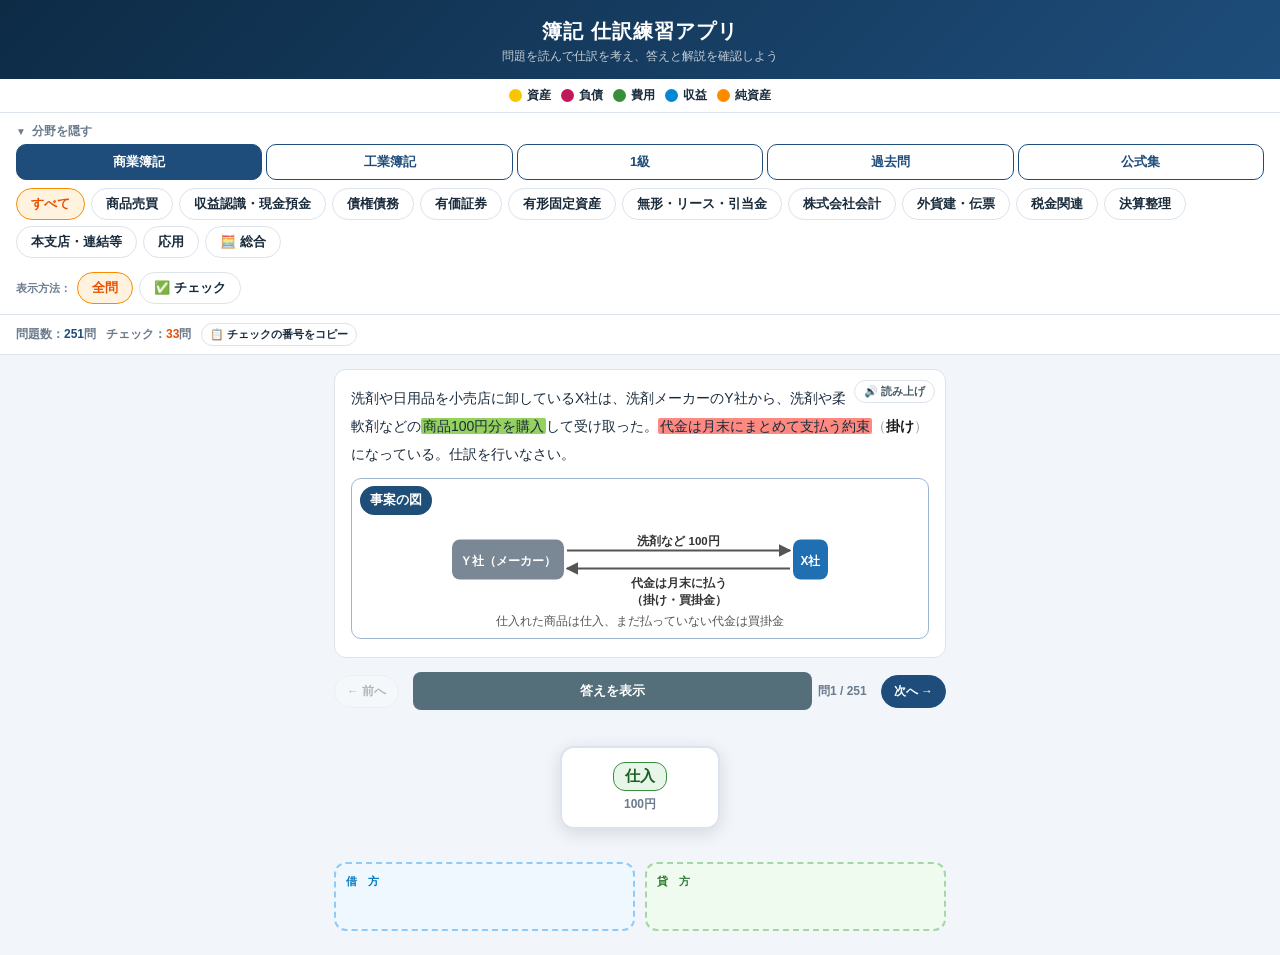
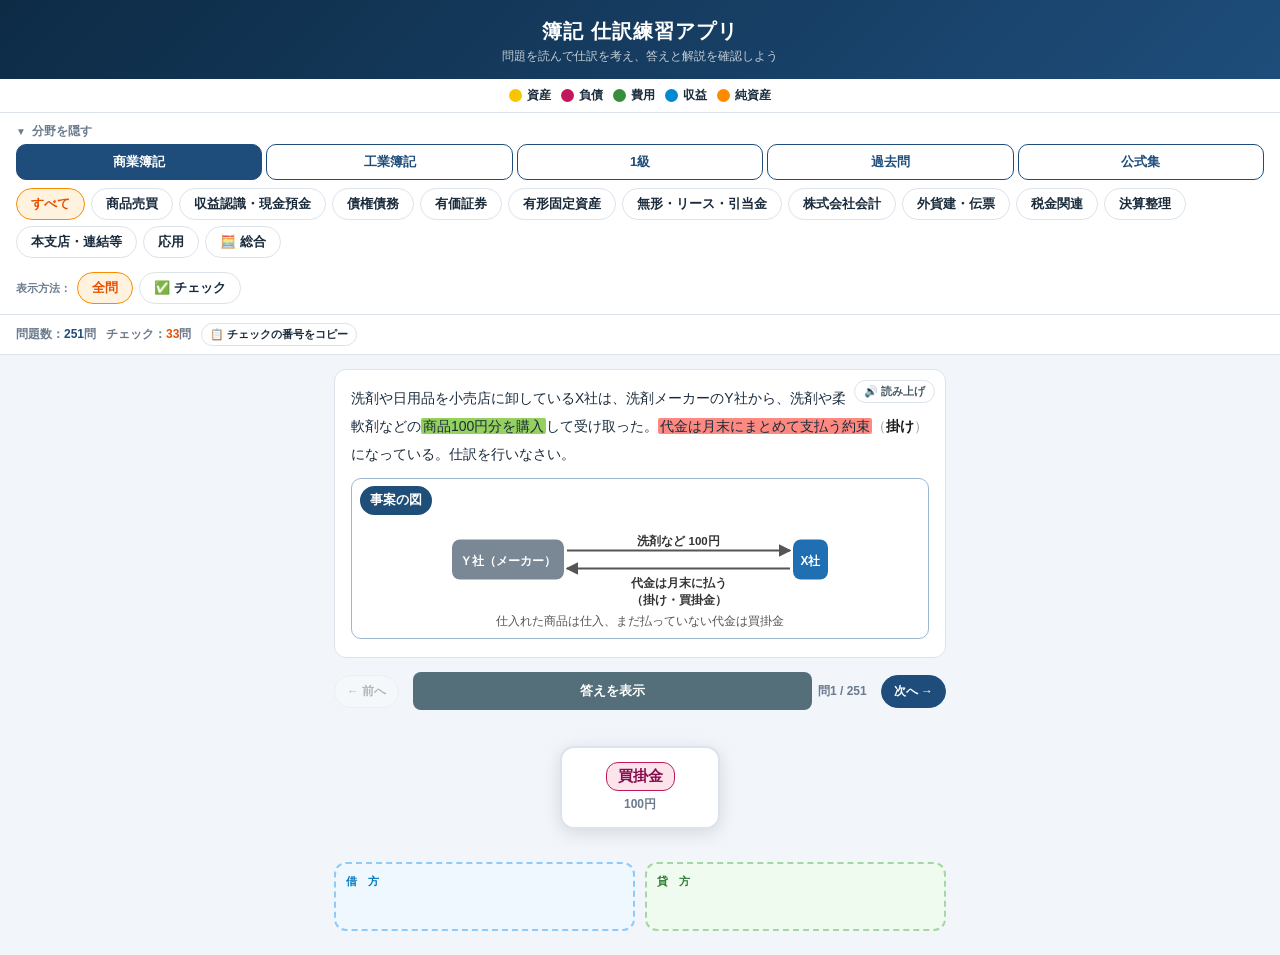
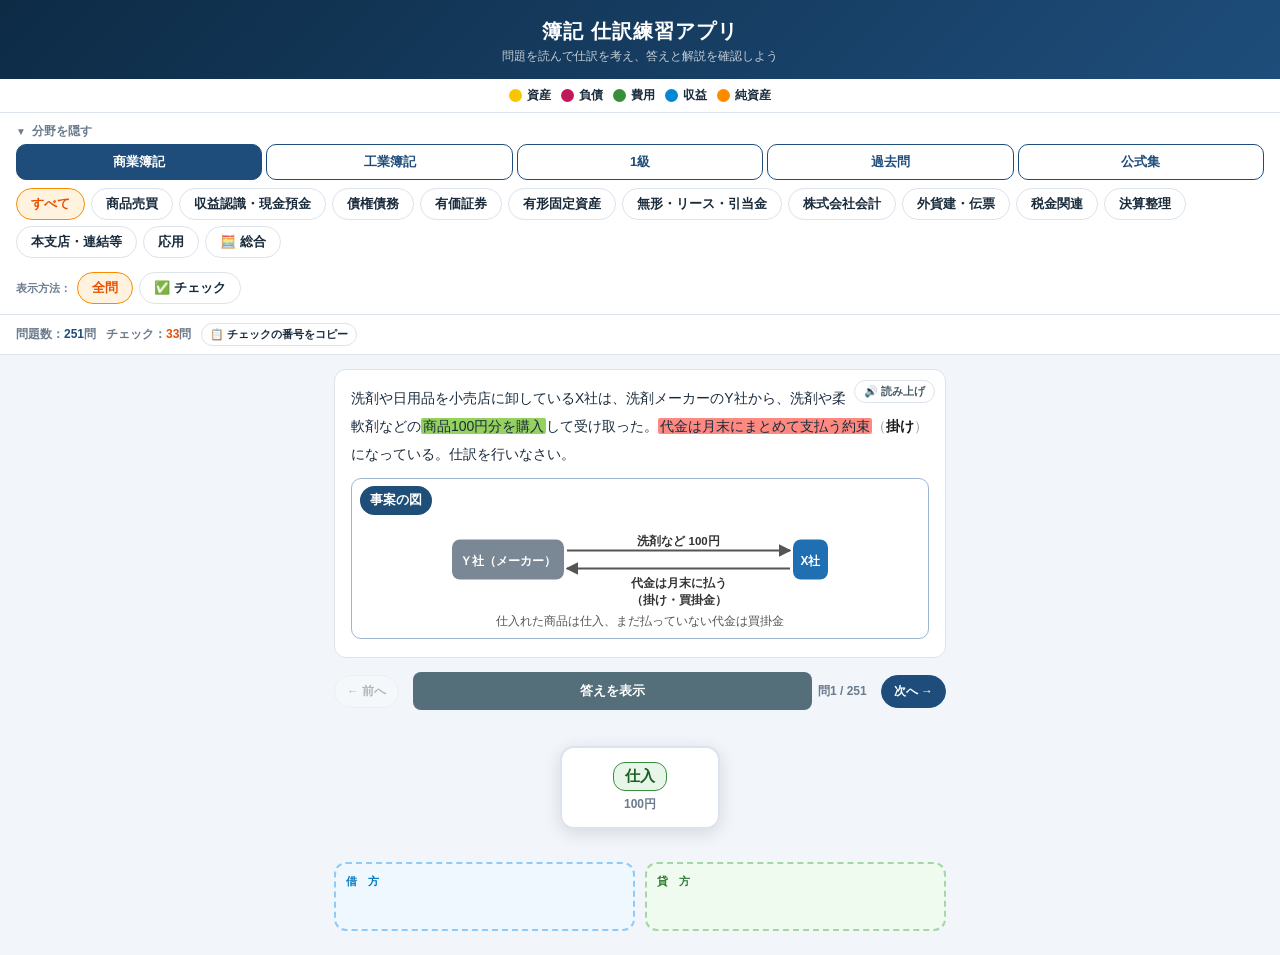
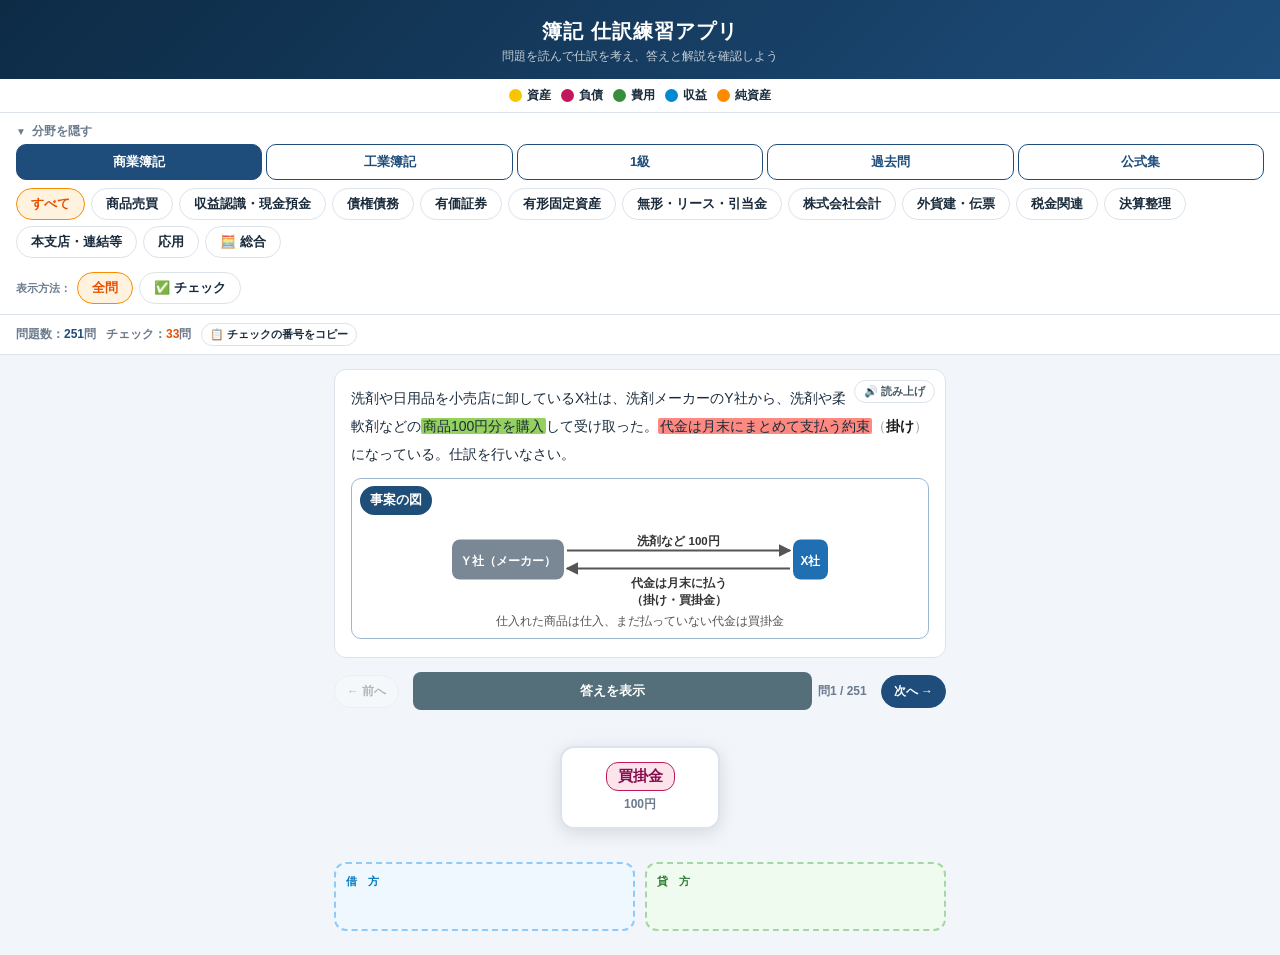
